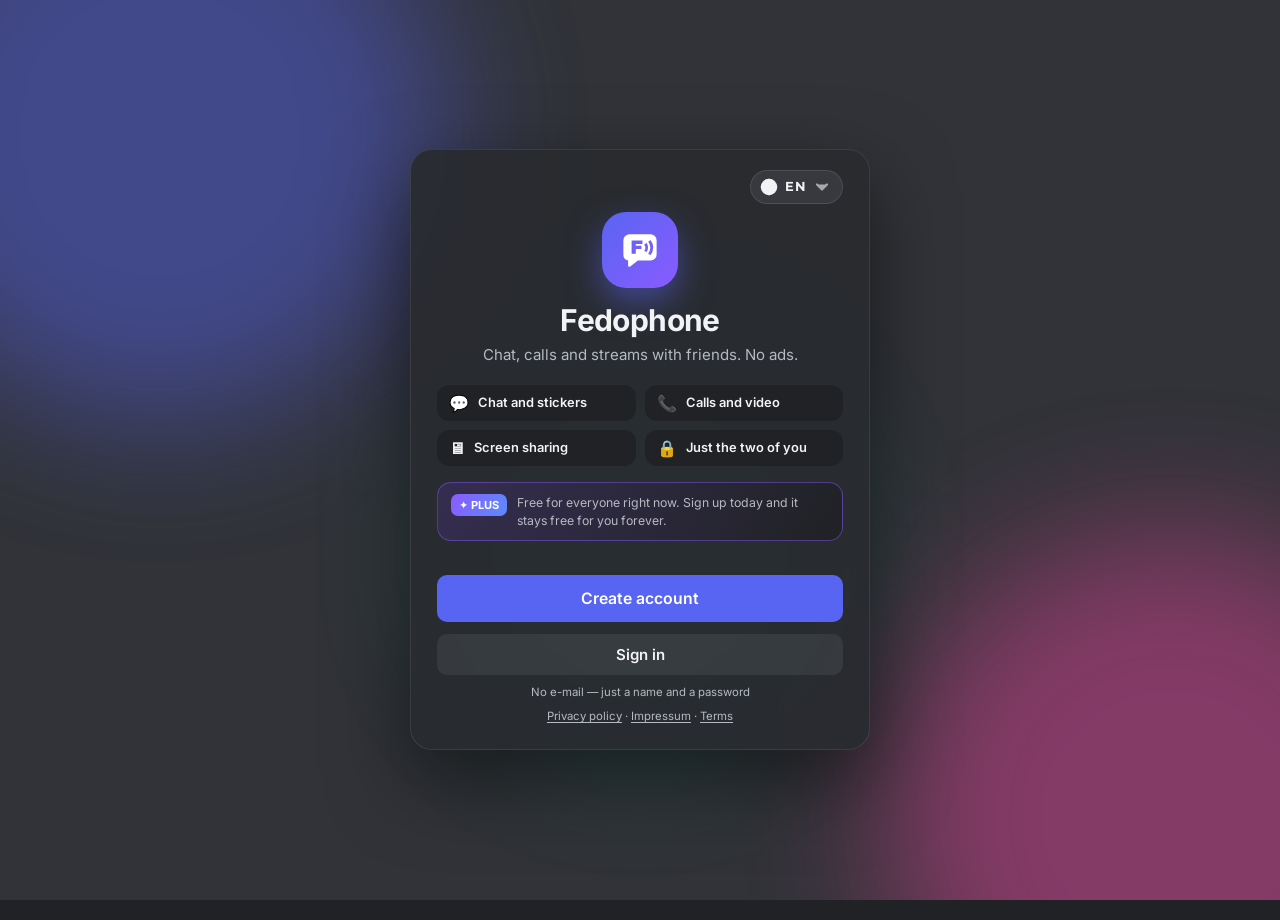
==== index.html @ b597aac8 "Fix welcome language overlap, music settings overflow, optimize artwork scan, add Quasar frame" ====
<!doctype html>
<html lang="ru">
<head>
<meta charset="utf-8">
<meta name="referrer" content="no-referrer">
<meta name="viewport" content="width=device-width,initial-scale=1,viewport-fit=cover"><meta name="apple-mobile-web-app-capable" content="yes"><meta name="mobile-web-app-capable" content="yes"><meta name="apple-mobile-web-app-status-bar-style" content="black-translucent">
<title>Fedophone (Федофон) — чат, звонки и показ экрана с друзьями</title>
<meta name="description" content="Fedophone (Федофон) — бесплатные звонки, видео, чат, стикеры и показ экрана с друзьями. Напрямую, без регистрации по почте, без рекламы и без VPN. Free calls, chat and screen sharing with friends.">
<meta name="keywords" content="Fedophone, федофон, видофон, чат с друзьями, показ экрана, демонстрация экрана, голосовой чат для игр, free voice chat">
<link rel="canonical" href="https://fedophone.pages.dev/">
<meta property="og:type" content="website"><meta property="og:site_name" content="Fedophone"><meta property="og:url" content="https://fedophone.pages.dev/">
<meta property="og:title" content="Fedophone (Федофон) — чат и звонки с друзьями"><meta property="og:description" content="Звонки, видео, чат, стикеры и показ экрана. Бесплатно и без рекламы.">
<meta property="og:image" content="https://fedophone.pages.dev/tg-post.png"><meta name="twitter:card" content="summary_large_image">
<script type="application/ld+json">{"@context":"https://schema.org","@type":"SoftwareApplication","name":"Fedophone","alternateName":["Федофон","Видофон"],"applicationCategory":"CommunicationApplication","operatingSystem":"Web, Windows","url":"https://fedophone.pages.dev/","offers":{"@type":"Offer","price":"0","priceCurrency":"EUR"}}</script>
<meta name="theme-color" content="#5865f2">
<link rel="manifest" href="manifest.webmanifest">
<link rel="apple-touch-icon" href="icon-192.png">
<link rel="icon" href="data:image/svg+xml,%3Csvg xmlns=%22http://www.w3.org/2000/svg%22 viewBox=%220 0 64 64%22%3E%3Cdefs%3E%3ClinearGradient id=%22bg%22 x1=%220%22 y1=%220%22 x2=%220%22 y2=%221%22%3E%3Cstop offset=%220%22 stop-color=%22%232b0a4a%22/%3E%3Cstop offset=%22.5%22 stop-color=%22%23b92a72%22/%3E%3Cstop offset=%22.78%22 stop-color=%22%23ff7b4f%22/%3E%3C/linearGradient%3E%3ClinearGradient id=%22su%22 x1=%220%22 y1=%220%22 x2=%220%22 y2=%221%22%3E%3Cstop offset=%220%22 stop-color=%22%23ffe680%22/%3E%3Cstop offset=%221%22 stop-color=%22%23ff5c8a%22/%3E%3C/linearGradient%3E%3CclipPath id=%22r%22%3E%3Crect width=%2264%22 height=%2264%22 rx=%2215%22/%3E%3C/clipPath%3E%3CclipPath id=%22hz%22%3E%3Crect width=%2264%22 height=%2249%22/%3E%3C/clipPath%3E%3C/defs%3E%3Cg clip-path=%22url(%23r)%22%3E%3Crect width=%2264%22 height=%2264%22 fill=%22url(%23bg)%22/%3E%3Cg clip-path=%22url(%23hz)%22%3E%3Ccircle cx=%2232%22 cy=%2245%22 r=%2216%22 fill=%22url(%23su)%22/%3E%3Cg fill=%22%23c43274%22%3E%3Crect x=%2214%22 y=%2244%22 width=%2240%22 height=%221.6%22/%3E%3Crect x=%2214%22 y=%2247%22 width=%2240%22 height=%222%22/%3E%3C/g%3E%3C/g%3E%3Crect y=%2249%22 width=%2264%22 height=%2215%22 fill=%22%2325093c%22/%3E%3Cg stroke=%22%23ff9a6a%22 stroke-linecap=%22round%22 stroke-width=%221.3%22 opacity=%22.8%22%3E%3Cpath d=%22M24 52.5h16M26.5 55.5h11M29 58.5h6%22/%3E%3C/g%3E%3Cpath d=%22M0 49h64%22 stroke=%22%23ff6ec7%22 stroke-width=%22.8%22/%3E%3Cpath d=%22M9 64C9 52 11 41 16 31%22 fill=%22none%22 stroke=%22%231a0626%22 stroke-width=%223.4%22 stroke-linecap=%22round%22/%3E%3Cg fill=%22%231a0626%22%3E%3Cpath d=%22M16 31C11 26 4 26 0 29C5 28 11 29 16 31Z%22/%3E%3Cpath d=%22M16 31C19 24 26 21 32 23C26 24 21 27 16 31Z%22/%3E%3Cpath d=%22M16 31C14 23 17 16 22 13C19 19 17 25 16 31Z%22/%3E%3Cpath d=%22M16 31C22 31 27 35 28 41C24 36 20 33 16 31Z%22/%3E%3Cpath d=%22M16 31C10 33 6 38 6 44C9 38 12 34 16 31Z%22/%3E%3C/g%3E%3Cg transform=%22translate(11.4 10.6) scale(1.72)%22%3E%3Cpath d=%22M6 3h12a3.5 3.5 0 0 1 3.5 3.5v8A3.5 3.5 0 0 1 18 18h-7.2l-4.4 3.4c-.5.4-1.2 0-1.2-.6V18A3.5 3.5 0 0 1 2.5 14.5v-8A3.5 3.5 0 0 1 6 3Zm1.2 3.6v7.6h2.4v-2.8h3.2V9.6H9.6V8.6h3.8v-2ZM15.63 7.9A4.2 4.2 0 0 1 15.63 13.3L14.4 12.27A2.6 2.6 0 0 0 14.4 8.93ZM17.94 6.23A6.8 6.8 0 0 1 17.94 14.97L16.71 13.94A5.2 5.2 0 0 0 16.71 7.26Z%22 fill-rule=%22evenodd%22 fill=%22%23fff%22 stroke=%22%232a0b45%22 stroke-width=%221.1%22 stroke-linejoin=%22round%22 paint-order=%22stroke%22/%3E%3C/g%3E%3C/g%3E%3C/svg%3E">
<style>html,body{margin:0;height:100%;background:#1e1f22;color:#f2f3f5;font-family:system-ui,-apple-system,"Segoe UI",Roboto,sans-serif}#boot{position:fixed;inset:0;z-index:99;display:flex;flex-direction:column;align-items:center;justify-content:center;gap:10px;text-align:center;padding:24px;background:#1e1f22}#boot b{font-size:28px;letter-spacing:-.02em}#boot span{color:#b5bac1;font-size:14px;max-width:420px;line-height:1.45}#boot i{width:34px;height:34px;border:4px solid #3a3d44;border-top-color:#5865f2;border-radius:50%;animation:bs 0.9s linear infinite}@keyframes bs{to{transform:rotate(360deg)}}</style>
<link rel="preload" href="fonts/inter-latin-567244.woff2" as="font" type="font/woff2" crossorigin>
<link rel="stylesheet" href="fonts.css">
<noscript><style>#boot i{display:none}</style></noscript>
</head>
<body>
<div id="boot"><i></i><b>Fedophone</b><span>Loading… If this stays longer than a minute, the site is opening slowly (try another network) or the browser is too old — open it in a fresh Chrome, Edge, Firefox or Yandex Browser.</span></div>
<style>:root{--bg:#313338; --accent:#5865f2; --text:#f2f3f5; --muted:#b5bac1; --radius:10px; --fs:15px;--font:'Inter',system-ui,sans-serif; --speak:#23a55a; --danger:#f23f43; --dim:.2;--bg2:color-mix(in srgb,var(--bg) 84%,#000); --bg3:color-mix(in srgb,var(--bg) 66%,#000);--bg4:color-mix(in srgb,var(--bg) 88%,#fff); --line:color-mix(in srgb,var(--text) 9%,transparent);--hover:color-mix(in srgb,var(--text) 7%,transparent); --glass:color-mix(in srgb,var(--bg3) 72%,transparent);--spring:cubic-bezier(.34,1.56,.64,1); --ease:cubic-bezier(.22,1,.36,1);}:root.light{--bg2:color-mix(in srgb,var(--bg) 95%,#000);--bg3:color-mix(in srgb,var(--bg) 89%,#000);--bg4:color-mix(in srgb,var(--bg) 93%,#000)}@supports not (color:color-mix(in srgb,red,blue)){:root{--bg2:#2b2d31;--bg3:#1e1f22;--bg4:#383a40;--line:rgba(255,255,255,.1);--hover:rgba(255,255,255,.08);--glass:rgba(30,31,34,.8)}:root.light{--bg2:#f2f3f5;--bg3:#e3e5e8;--bg4:#ebedef;--line:rgba(0,0,0,.1);--hover:rgba(0,0,0,.06)}}@supports not (aspect-ratio:1/1){.tile,.waiting{height:auto;max-height:100%}}#errbox{position:fixed;left:12px;right:12px;bottom:12px;z-index:100;background:#3a1114;color:#fff;border:1px solid #f23f43;border-radius:12px;padding:12px 14px;font:13px/1.4 system-ui,sans-serif;display:none;box-shadow:0 8px 30px rgba(0,0,0,.5)}#errbox b{display:block;margin-bottom:4px}#errbox code{display:block;word-break:break-word;opacity:.85;margin:6px 0;max-height:90px;overflow:auto}#errbox button{background:#f23f43;color:#fff;border:0;border-radius:8px;padding:7px 12px;margin-right:6px;cursor:pointer;font:inherit}*{box-sizing:border-box}html,body{margin:0;height:100%;background:var(--bg3);color:var(--text);font-family:var(--font);font-size:var(--fs);overflow:hidden;-webkit-font-smoothing:antialiased}body,.panel,.side,main,.chat,.rail,.card,.tile,.cb,.in,.snav,.sbody{transition:background-color .45s var(--ease),color .45s var(--ease),border-color .3s}body.noanim *,body.noanim *::before,body.noanim *::after{transition:none!important;animation:none!important}button,input,select,textarea{font:inherit;color:inherit}body{caret-color:transparent}input,textarea,[contenteditable]{caret-color:var(--accent)}svg{width:20px;height:20px;fill:currentColor;flex:none}::-webkit-scrollbar{width:8px;height:8px}::-webkit-scrollbar-corner{background:transparent}.msgs{overflow-x:hidden;overscroll-behavior:contain}.chat>header,#cform{flex:none}.msgs{min-height:0}.chat header .peer{min-width:0;flex:1 1 auto;display:flex;align-items:center;gap:10px}.chat header .peer .av{flex:none}.chat header .pw{min-width:0}.chat header .pw b,.chat header .pw small{display:block;white-space:nowrap;overflow:hidden;text-overflow:ellipsis}body.selmode #msgs .msg[data-id]{cursor:pointer;user-select:none}#msgs .msg.sel{background:color-mix(in srgb,var(--accent) 18%,transparent)!important;box-shadow:inset 3px 0 0 var(--accent)}#selbar{flex:none;display:flex;align-items:center;gap:6px;padding:8px 10px;background:var(--bg2);border-bottom:1px solid var(--line);flex-wrap:wrap}#selbar b{margin-right:auto;font-size:.9em}#selbar button{border:0;border-radius:8px;padding:6px 10px;font:inherit;font-size:.82em;font-weight:700;background:var(--bg3);color:var(--text,#fff);cursor:pointer}#selbar button.danger{color:#ff6b6b}#selbar button:hover{filter:brightness(1.15)}::-webkit-scrollbar-thumb{background:var(--bg3);border-radius:4px}::-webkit-scrollbar-track{background:transparent}.ripple{position:absolute;border-radius:50%;background:currentColor;opacity:.25;transform:scale(0);animation:ripple .6s var(--ease) forwards;pointer-events:none}@keyframes ripple{to{transform:scale(2.6);opacity:0}}@keyframes pop{from{opacity:0;translate:0 8px}}@keyframes slideL{from{opacity:0;translate:-24px 0}}@keyframes slideR{from{opacity:0;translate:24px 0}}@keyframes rise{from{opacity:0;translate:0 30px;scale:.97}}@keyframes tileIn{from{opacity:0;scale:.9;translate:0 18px}}@keyframes glow{0%,100%{box-shadow:0 0 0 3px var(--speak),0 0 22px color-mix(in srgb,var(--speak) 55%,transparent)}50%{box-shadow:0 0 0 3px var(--speak),0 0 40px color-mix(in srgb,var(--speak) 80%,transparent)}}@keyframes drift{0%{background-position:0% 50%}100%{background-position:100% 50%}}@keyframes blob{0%{transform:translate(0,0) scale(1)}33%{transform:translate(8vw,-6vh) scale(1.15)}66%{transform:translate(-6vw,8vh) scale(.9)}100%{transform:translate(0,0) scale(1)}}@keyframes livedot{0%,100%{box-shadow:0 0 0 0 color-mix(in srgb,var(--speak) 70%,transparent)}50%{box-shadow:0 0 0 6px transparent}}@keyframes float{0%,100%{transform:translateY(0)}50%{transform:translateY(-8px)}}@keyframes shine{from{background-position:-200% 0}to{background-position:200% 0}}#app{display:grid;grid-template-columns:72px 260px 1fr auto;height:100vh;gap:8px;padding:8px 8px 8px 0;transition:transform .45s var(--ease),opacity .45s var(--ease),filter .45s}body.set-open #app{transform:scale(.93);opacity:0;filter:blur(6px);pointer-events:none}body.entering .rail{animation:slideL .6s var(--ease) both}body.entering .side{animation:slideL .6s .08s var(--ease) both}body.entering main{animation:rise .7s .16s var(--ease) both}body.entering .chat{animation:slideR .6s .24s var(--ease) both}.rail{background:var(--bg3);display:flex;flex-direction:column;align-items:center;padding:4px 0;gap:8px}.srv{width:48px;height:48px;border-radius:50%;background:var(--bg2);display:grid;place-items:center;cursor:pointer;transition:border-radius .35s var(--spring),background .25s,transform .2s;position:relative;color:var(--text)}.srv:hover,.srv.on{border-radius:16px;background:var(--accent);color:#fff}.srv:active{transform:scale(.92)}.srv::before{content:"";position:absolute;left:-12px;width:4px;height:0;background:var(--text);border-radius:0 4px 4px 0;transition:height .3s var(--spring)}.srv:hover::before{height:20px}.srv.on::before{height:40px}.srv svg{width:26px;height:26px}.srv.news,#railhelp{font-size:22px}.srv.news:hover,#railhelp:hover{border-radius:16px;background:var(--accent)}.srv .nb{position:absolute;top:5px;right:5px;width:11px;height:11px;border-radius:50%;background:#f23f43;border:2px solid var(--bg3)}.rail hr{width:32px;border:0;border-top:2px solid var(--line);margin:0}.side,main,.chat{border-radius:14px;overflow:hidden}.side{background:var(--bg2);display:flex;flex-direction:column;min-width:0}.side header{height:52px;padding:0 12px 0 16px;display:flex;align-items:center;font-weight:700;border-bottom:1px solid var(--line);gap:8px}.side header span{flex:1;overflow:hidden;text-overflow:ellipsis;white-space:nowrap}.chan{padding:16px 8px;flex:1;overflow:auto}.cat{font-size:.72em;font-weight:700;text-transform:uppercase;color:var(--muted);padding:0 8px 8px;letter-spacing:.04em}.vc{display:flex;align-items:center;gap:8px;padding:8px 10px;border-radius:var(--radius);background:var(--hover);font-weight:600}.member{display:flex;align-items:center;gap:8px;padding:5px 8px 5px 26px;color:var(--muted);border-radius:var(--radius);animation:slideL .45s var(--spring) both;min-width:0}.member:hover{background:var(--hover);color:var(--text)}.member span{overflow:hidden;text-overflow:ellipsis;white-space:nowrap;flex:1;min-width:0}.member .av{width:26px;height:26px;font-size:.72em;transition:box-shadow .2s}.member.speak .av{box-shadow:0 0 0 2px var(--bg2),0 0 0 4px var(--speak)}.member.speak span{color:var(--text)}.member svg{width:16px;height:16px;color:var(--danger)}.user{background:var(--bg3);margin:8px;border-radius:12px;height:56px;display:flex;align-items:center;padding:0 6px 0 8px;gap:6px}.user .who{flex:1;min-width:0;line-height:1.25}.user .who b{display:block;font-size:.9em;overflow:hidden;text-overflow:ellipsis;white-space:nowrap}.user .who small{color:var(--muted);font-size:.75em}.ib{width:34px;height:34px;border:0;background:none;border-radius:var(--radius);display:grid;place-items:center;cursor:pointer;color:var(--muted);transition:background .2s,color .2s,transform .2s var(--spring);position:relative;overflow:hidden;flex:none}.ib:hover{background:var(--hover);color:var(--text)}.ib:active{transform:scale(.88)}.ib.off{color:var(--danger)}.ib.gear:hover svg{transform:rotate(90deg)}.ib svg,.cb svg{transition:transform .4s var(--spring)}.av{width:32px;height:32px;border-radius:50%;display:grid;place-items:center;font-weight:700;color:#fff;flex:none;position:relative;text-transform:uppercase}.av i{position:absolute;right:-2px;bottom:-2px;width:13px;height:13px;border-radius:50%;background:var(--speak);border:3px solid var(--bg3);animation:livedot 2.4s infinite;z-index:6}.av{isolation:isolate}.av i.idle{background:#f0b232;animation:none}.av i.dnd{background:#f23f43;animation:none}.av i.inv{background:#80848e;animation:none}.av i.dnd::after{content:'';position:absolute;left:18%;right:18%;top:50%;height:2px;margin-top:-1px;background:var(--bg3);border-radius:2px}main{display:flex;flex-direction:column;min-width:0;background:var(--bg);position:relative}main>header{height:52px;display:flex;align-items:center;gap:10px;padding:0 12px 0 16px;border-bottom:1px solid var(--line);font-weight:700;position:relative;z-index:2;background:var(--bg)}main>header .sp{flex:1}.pill{font-size:.72em;font-weight:700;padding:4px 10px;border-radius:99px;background:var(--hover);color:var(--muted);display:inline-flex;align-items:center;gap:6px;transition:.3s}.pill.ok{background:color-mix(in srgb,var(--speak) 18%,transparent);color:var(--speak)}.pill.ok::before{content:"";width:7px;height:7px;border-radius:50%;background:var(--speak);animation:livedot 1.8s infinite}.stage{flex:1;min-height:0;position:relative;background:var(--bg3);background-size:300% 300%;background-position:center;display:grid;grid-template-columns:repeat(auto-fit,minmax(min(300px,100%),1fr));grid-auto-rows:minmax(0,1fr);gap:14px;padding:16px 16px 92px;align-content:stretch;justify-items:center;align-items:center;overflow:hidden}.stage>*{min-width:0;min-height:0;max-width:100%}.stage.moving{animation:drift 18s ease-in-out infinite alternate}.stage.img{background-size:cover!important;animation:none}.stage::before{content:"";position:absolute;inset:0;background:rgba(0,0,0,var(--dim));pointer-events:none}.tile{position:relative;background:var(--bg2);border-radius:18px;aspect-ratio:16/9;overflow:hidden;display:grid;place-items:center;max-height:100%;max-width:100%;height:auto;margin:auto;width:100%;animation:tileIn .7s var(--spring) both;transition:box-shadow .25s,transform .3s var(--ease);box-shadow:0 10px 30px rgba(0,0,0,.25)}.tile:hover{transform:translateY(-3px)}.tile.scr,.tile.contain:not(.nocam){animation:none;transition:box-shadow .25s}.tile.scr:hover,.tile.contain:not(.nocam):hover{transform:none}.tile{container-type:inline-size}.tile::before{content:'';position:absolute;inset:0;border-radius:inherit;pointer-events:none;z-index:2;opacity:0;transition:opacity .3s}.tile.speak.ring::before{opacity:1;box-shadow:inset 0 0 0 3px var(--speak),inset 0 0 22px color-mix(in srgb,var(--speak) 50%,transparent);animation:glowop 1.4s ease-in-out infinite}@keyframes glowop{50%{opacity:.65}}.tile.scr.speak.ring::before,.tile.contain:not(.nocam).speak.ring::before{box-shadow:inset 0 0 0 2px var(--speak);animation:none}@keyframes glowin{0%,100%{box-shadow:inset 0 0 0 3px var(--speak),inset 0 0 18px color-mix(in srgb,var(--speak) 45%,transparent)}50%{box-shadow:inset 0 0 0 3px var(--speak),inset 0 0 32px color-mix(in srgb,var(--speak) 70%,transparent)}}.tile.scr:hover,.tile.inking:hover{transform:none}.tile canvas.ink{position:absolute;inset:0;width:100%;height:100%;z-index:1;pointer-events:none;touch-action:none}.tile.inking canvas.ink{pointer-events:auto;cursor:crosshair}.tile.inking.t-text canvas.ink{cursor:text}.tile.inking.t-eraser canvas.ink{cursor:cell}.tile .name,.tile .fs{z-index:3}#inkbar{position:absolute;top:12px;left:50%;transform:translateX(-50%);z-index:6;display:flex;flex-wrap:wrap;justify-content:center;align-items:center;gap:2px;padding:4px;max-width:calc(100% - 20px);width:max-content;border-radius:14px;background:color-mix(in srgb,var(--bg2) 80%,transparent);backdrop-filter:blur(18px) saturate(1.4);box-shadow:0 12px 34px rgba(0,0,0,.38),inset 0 0 0 1px rgba(255,255,255,.08);animation:inkIn .5s var(--spring) both}#inkbar[hidden]{display:none!important}.apkup{position:fixed;left:12px;right:12px;top:44px;z-index:90;padding:14px 16px;border-radius:16px;background:linear-gradient(135deg,#5865f2,#a78bfa);color:#fff;font-weight:700;font-size:14px;line-height:1.35;text-decoration:none;box-shadow:0 14px 40px rgba(0,0,0,.45);animation:setIn .4s var(--ease) both}#inkbar .isz i{display:block;border-radius:50%;background:currentColor}#inkbar .isz.on{background:rgba(255,255,255,.14);color:#fff;box-shadow:none}#inkbar .icol{flex:none;position:relative;width:18px;height:18px;margin:0 3px;border-radius:50%;cursor:pointer;background:conic-gradient(#ff3d7f,#ffd23f,#3ddc84,#38bdf8,#a78bfa,#ff3d7f);box-shadow:0 0 0 2px rgba(255,255,255,.18)}#inkbar .icol.on{background:var(--c);box-shadow:0 0 0 2px #fff,0 0 12px var(--c)}#inkbar .icol input{position:absolute;inset:0;opacity:0;width:100%;height:100%;cursor:pointer;border:0;padding:0}#inkbar .ineon.on{background:linear-gradient(135deg,#ff3d7f,#a78bfa);box-shadow:0 0 14px rgba(255,61,127,.6)}body.sharing .stage{animation:none!important}body.sharing .tile{animation:none}body.watching .stage{position:relative}body.watching #twatch{position:absolute!important;left:10px;right:10px;top:10px;bottom:96px;z-index:2;aspect-ratio:auto;max-height:none;max-width:none;width:auto;height:auto;margin:0}body.watching #tme,body.watching #tthem{position:absolute;top:16px;z-index:4;width:clamp(104px,17vw,172px);aspect-ratio:16/9;height:auto;max-height:none;min-height:0;margin:0;box-shadow:0 8px 24px rgba(0,0,0,.55)}body.watching #tthem{right:16px}body.watching #tme{right:clamp(126px,18.5vw,194px)}body.watching #twatch .wbar{z-index:5}@media(max-width:700px){body.watching #twatch{bottom:150px}body.watching #tme,body.watching #tthem{width:92px;top:auto;bottom:88px}body.watching #tthem{right:12px}body.watching #tme{right:112px}}@container (max-width:560px){#inkbar button{width:26px;height:26px;border-radius:8px}#inkbar svg{width:14px;height:14px}#inkbar .sep{display:none}#inkbar .isw{width:15px;height:15px;margin:0 2px}#inkbar{top:6px;gap:1px;padding:3px}}#srcpick{position:fixed;inset:0;z-index:60;display:grid;place-items:center;background:rgba(8,6,16,.62);backdrop-filter:blur(8px);animation:fadeIn .2s both}#srcpick[hidden]{display:none}@keyframes fadeIn{from{opacity:0}}#srcpick .box{width:min(880px,calc(100vw - 32px));max-height:calc(100vh - 48px);display:flex;flex-direction:column;background:var(--bg2);border-radius:20px;box-shadow:0 30px 80px rgba(0,0,0,.55),inset 0 0 0 1px rgba(255,255,255,.07);animation:inkIn0 .35s var(--spring) both;overflow:hidden}#srcpick header{display:flex;align-items:center;gap:12px;padding:18px 20px 10px}#srcpick h3{margin:0;font-size:1.15em;flex:1}#srcpick .tabs{display:flex;gap:4px;padding:3px;border-radius:11px;background:var(--bg3)}#srcpick .tabs button{border:0;background:none;color:var(--muted);font:inherit;font-weight:700;font-size:.85em;padding:6px 14px;border-radius:8px;cursor:pointer}#srcpick .tabs button.on{background:var(--accent);color:#fff}#srcpick .grid{display:grid;grid-template-columns:repeat(auto-fill,minmax(190px,1fr));gap:12px;padding:10px 20px 20px;overflow:auto}#srcpick .it{border:2px solid transparent;border-radius:14px;background:var(--bg3);padding:8px;cursor:pointer;display:grid;gap:7px;text-align:left;color:var(--text);font:inherit;transition:transform .2s var(--spring),border-color .15s}#srcpick .it:hover{transform:translateY(-3px);border-color:var(--accent)}#srcpick .it div.t{width:100%;aspect-ratio:16/9;border-radius:9px;background:linear-gradient(90deg,#15141c,#26242f,#15141c);background-size:200% 100%;animation:shim 1.1s linear infinite}@keyframes shim{to{background-position:-200% 0}}#srcpick .it img.t{width:100%;aspect-ratio:16/9;object-fit:contain;border-radius:9px;background:#000}#srcpick .it span{display:flex;align-items:center;gap:7px;font-size:.82em;font-weight:600;overflow:hidden;white-space:nowrap;text-overflow:ellipsis}#srcpick .it span img{width:16px;height:16px;flex:none}#srcpick .x{border:0;background:var(--bg3);color:var(--muted);width:34px;height:34px;border-radius:50%;cursor:pointer;font-size:1.1em}#inkshow{position:absolute;top:10px;left:50%;transform:translateX(-50%);z-index:6;border:0;border-radius:20px;padding:4px 10px;font:inherit;font-size:.75em;font-weight:700;color:#fff;background:rgba(0,0,0,.45);backdrop-filter:blur(8px);cursor:pointer;opacity:0;transition:opacity .2s}.tile:hover #inkshow{opacity:1}#inkshow[hidden]{display:none}#inkbar.min>*:not([data-a=fold]){display:none}#inkbar.min{padding:4px 10px 4px 4px;gap:6px;cursor:pointer}#inkbar.min::after{content:attr(data-l);font-size:12px;font-weight:700;color:var(--text)}#inkbar [data-a=fold] svg{transition:transform .3s var(--spring)}#inkbar:not(.min) [data-a=fold] svg{transform:rotate(180deg)}@keyframes inkIn{from{opacity:0;translate:0 -16px;scale:.9}}#inkbar button{flex:none;width:30px;height:30px;border-radius:10px;border:0;background:transparent;color:var(--muted);display:grid;place-items:center;cursor:pointer;padding:0;transition:background .2s,color .2s,transform .25s var(--spring),box-shadow .25s}#inkbar button:hover{background:rgba(255,255,255,.08);color:var(--text);transform:translateY(-2px)}#inkbar button.on{background:var(--accent);color:#fff;box-shadow:0 4px 16px color-mix(in srgb,var(--accent) 60%,transparent)}#inkbar svg{width:16px;height:16px;fill:none;stroke:currentColor;stroke-width:2;stroke-linecap:round;stroke-linejoin:round}#inkbar .sep{flex:none;width:1px;height:18px;background:rgba(255,255,255,.12);margin:0 4px}#inkbar .isw{width:18px;height:18px;margin:0 3px;border-radius:50%;background:var(--c)!important;box-shadow:inset 0 0 0 2px rgba(255,255,255,.3),inset 0 -4px 6px rgba(0,0,0,.18)}#inkbar .isw.on{box-shadow:0 0 0 2px var(--bg2),0 0 0 4px var(--c),0 0 16px var(--c);transform:scale(1.1)}#inkbar .inkpop{position:absolute;top:calc(100% + 7px);left:50%;transform:translateX(-50%);display:flex;gap:3px;padding:5px;border-radius:13px;background:color-mix(in srgb,var(--bg2) 94%,transparent);backdrop-filter:blur(18px) saturate(1.4);box-shadow:0 14px 34px rgba(0,0,0,.45),inset 0 0 0 1px rgba(255,255,255,.08);z-index:8;animation:inkIn .32s var(--spring) both}#inkbar .inkpop[hidden]{display:none}#inkbar.min .inkpop{display:none}#inkbar .inkpop.thick button{width:48px;height:30px}#inkbar .inkpop.thick svg{width:40px;height:17px}#inkbar .inkpop.thick .isz.on{background:var(--accent);color:#fff}.inktxt{position:absolute;z-index:5;min-width:140px;background:rgba(10,8,20,.6);border:2px solid var(--c);border-radius:10px;color:#fff;font:900 18px 'Arial Black',Arial,sans-serif;padding:4px 9px;outline:0;box-shadow:0 0 20px color-mix(in srgb,var(--c) 60%,transparent);transform:translateY(-50%)}.tile video{width:100%;height:100%;object-fit:cover;position:absolute;inset:0;transition:opacity .4s}.tile.contain video{object-fit:contain;background:#000}.tile.mirror video{transform:scaleX(-1)}.tile.nocam video{opacity:0}.tile .big{width:96px;height:96px;font-size:2.4em;transition:transform .3s var(--spring),box-shadow .3s;box-shadow:0 8px 24px rgba(0,0,0,.3)}.tile.speak .big{transform:scale(1.08)}.tile:not(.nocam) .big{opacity:0;transform:scale(.6)}.tile .name{position:absolute;left:12px;bottom:12px;background:rgba(0,0,0,.5);color:#fff;padding:5px 12px;border-radius:8px;font-size:.85em;font-weight:600;display:flex;align-items:center;gap:6px;backdrop-filter:blur(10px);max-width:calc(100% - 24px)}.tile .name span{overflow:hidden;text-overflow:ellipsis;white-space:nowrap}.tile .name svg{width:15px;height:15px;color:#f23f43}.tile .fs{position:absolute;right:10px;top:10px;opacity:0;background:rgba(0,0,0,.5);color:#fff;backdrop-filter:blur(8px);transition:opacity .2s,transform .2s}.tile:hover .fs{opacity:1}.waiting{aspect-ratio:16/9;width:100%;max-height:calc(100vh - 250px);margin:auto;border:2px dashed rgba(255,255,255,.25);border-radius:18px;display:grid;place-items:center;text-align:center;color:#ddd;background:rgba(0,0,0,.22);backdrop-filter:blur(6px);padding:16px;animation:tileIn .7s .1s var(--spring) both;position:relative}.waiting b{display:block;color:#fff;font-size:1.25em;margin-bottom:6px}.waiting .ic{width:64px;height:64px;border-radius:50%;margin:0 auto 14px;display:grid;place-items:center;background:color-mix(in srgb,var(--accent) 35%,transparent);animation:float 3s ease-in-out infinite;color:#fff}.waiting .ic svg{width:30px;height:30px}.dots::after{content:"";animation:dots 1.4s infinite}@keyframes dots{0%{content:""}33%{content:"."}66%{content:".."}100%{content:"..."}}.bar{position:absolute;left:50%;bottom:18px;transform:translateX(-50%);display:flex;gap:6px;padding:8px 10px;background:var(--glass);backdrop-filter:blur(18px) saturate(1.4);border-radius:22px;box-shadow:0 12px 40px rgba(0,0,0,.35);border:1px solid var(--line);z-index:3;animation:rise .7s .35s var(--spring) both}.bar .div{width:1px;background:var(--line);margin:6px 2px}.cb{width:50px;height:50px;border-radius:16px;border:0;background:var(--bg4);color:var(--text);display:grid;place-items:center;cursor:pointer;transition:transform .25s var(--spring),background .25s,color .25s,border-radius .3s var(--spring);position:relative;overflow:visible}.cb .rip{position:absolute;inset:0;border-radius:inherit;overflow:hidden;pointer-events:none}.cb svg{width:22px;height:22px}.cb:hover{transform:translateY(-3px) scale(1.05)}.cb:active{transform:scale(.9)}.cb.off{background:color-mix(in srgb,var(--danger) 22%,var(--bg4));color:var(--danger)}.cb.on{background:var(--accent);color:#fff}#brec.rec{background:#f23f43;color:#fff;animation:recp 1.4s infinite}#recbadge{cursor:pointer;position:absolute;top:12px;right:14px;z-index:7;display:flex;align-items:center;gap:7px;padding:5px 11px;border-radius:20px;background:rgba(242,63,67,.92);color:#fff;font-size:.78em;font-weight:800;box-shadow:0 6px 18px rgba(242,63,67,.4)}#recbadge[hidden]{display:none}#toasts .tact{margin-left:10px;border:0;border-radius:8px;padding:4px 10px;font:inherit;font-weight:800;background:var(--accent);color:#fff;cursor:pointer;pointer-events:auto}#bclip.armed{color:#3ddc84;box-shadow:inset 0 0 0 2px rgba(61,220,132,.5)}#bclip.flash{animation:clipf .6s}@keyframes clipf{40%{background:#3ddc84;color:#06210f;transform:scale(1.12)}}#dlandroid[hidden]{display:none}#gamesbtn{font-size:1.15em}#gmenu{position:fixed;z-index:56;display:flex;flex-direction:column;gap:4px;padding:6px;border-radius:14px;background:var(--bg2);box-shadow:0 18px 50px rgba(0,0,0,.5),inset 0 0 0 1px rgba(255,255,255,.06);animation:inkIn0 .25s var(--spring) both}#gmenu[hidden],#gwin[hidden]{display:none}#gmenu button{display:flex;align-items:center;gap:10px;border:0;background:none;color:var(--text);font:inherit;font-weight:700;padding:9px 12px;border-radius:10px;cursor:pointer;text-align:left}#gmenu button:hover{background:rgba(255,255,255,.07)}#gmenu b{width:58px;font-size:1.05em}#gwin{position:fixed;left:50%;top:50%;transform:translate(-50%,-50%);z-index:57;width:min(340px,calc(100vw - 32px));padding:16px;border-radius:22px;background:linear-gradient(160deg,color-mix(in srgb,var(--accent) 16%,var(--bg2)),var(--bg2) 60%),#16151d;box-shadow:0 30px 80px rgba(0,0,0,.6),inset 0 0 0 1px rgba(255,255,255,.07);animation:inkIn0 .35s var(--spring) both}.gwh{display:flex;align-items:center;gap:8px;margin-bottom:12px}.gwh b{flex:1}.gwh span{font-weight:800;color:var(--accent);font-variant-numeric:tabular-nums}.gwh button{border:0;background:rgba(255,255,255,.07);color:var(--text);border-radius:9px;width:30px;height:28px;cursor:pointer}.gwf{display:flex;align-items:center;gap:8px;margin-top:12px}.gwf small{flex:1;color:var(--muted);font-weight:700}.gwf button{border:0;border-radius:10px;padding:8px 14px;font:inherit;font-weight:800;background:var(--accent);color:#fff;cursor:pointer}.c4{display:grid;grid-template-columns:repeat(7,1fr);gap:5px;padding:8px;border-radius:16px;background:linear-gradient(180deg,#2a46c9,#1c2f8f);box-shadow:inset 0 2px 0 rgba(255,255,255,.15)}.c4 i{aspect-ratio:1;border-radius:50%;background:#0d1230;box-shadow:inset 0 3px 6px rgba(0,0,0,.6)}.c4.my i{cursor:pointer}.c4 i.r{background:radial-gradient(circle at 35% 30%,#ff9a9a,#f23f43 60%,#a3161a)}.c4 i.y{background:radial-gradient(circle at 35% 30%,#fff3a0,#ffc93a 60%,#b98a00)}.c4 i.nw{animation:c4d .35s cubic-bezier(.3,1.4,.6,1)}.c4 i.w{box-shadow:0 0 0 3px #fff,0 0 14px #fff}@keyframes c4d{from{transform:translateY(-140%)}}#gtop{border-top:1px solid rgba(255,255,255,.06);margin-top:4px;padding:6px 8px 2px;display:grid;gap:2px;font-size:.78em;color:var(--muted)}#gtop:empty{display:none}#gtop span{display:flex;justify-content:space-between;gap:12px}#gtop b{color:var(--text);font-variant-numeric:tabular-nums}.ttt{display:grid;grid-template-columns:repeat(3,1fr);gap:8px}.ttt button{aspect-ratio:1;border:0;border-radius:14px;background:rgba(255,255,255,.06);font-size:2.4em;font-weight:900;cursor:pointer;color:#fff;transition:transform .12s,background .15s}.ttt button:hover:not(:disabled){background:rgba(255,255,255,.12);transform:scale(1.04)}.ttt button.x{color:#ff6b9a}.ttt button.o{color:#5ec8ff}.ttt button.w{background:color-mix(in srgb,#3ddc84 35%,transparent);animation:ephs .8s 2}.ttt button:disabled{cursor:default}.rps{display:flex;gap:8px;justify-content:center}.rps button{flex:1;font-size:2.3em;padding:12px 0;border:0;border-radius:16px;background:rgba(255,255,255,.06);cursor:pointer;transition:transform .12s}.rps button:hover:not(:disabled){transform:translateY(-3px) scale(1.06)}.rps button.on{background:color-mix(in srgb,var(--accent) 45%,transparent)}.rpsr{display:flex;justify-content:space-around;align-items:center;font-size:2.6em;margin-top:12px;min-height:1.4em}.rpsr small{font-size:.35em;color:var(--muted);display:block;text-align:center}.rxb{height:170px;border-radius:18px;display:grid;place-items:center;text-align:center;font-weight:900;font-size:1.3em;cursor:pointer;user-select:none;background:#3a1d2a;transition:background .1s}.rxb.go{background:#1f8f4e}.rxb.wait{background:#5a4a12}#rcwrap{position:absolute;left:12px;top:12px;z-index:6;display:flex;gap:6px}#rcgame,#rcbtn,#pipbtn{border:0;border-radius:10px;padding:6px 11px;font:inherit;font-size:.8em;font-weight:800;background:rgba(10,8,20,.72);color:#fff;backdrop-filter:blur(8px);cursor:pointer;opacity:.85;transition:opacity .2s}#tthem:hover #pipbtn,#pipbtn.on{opacity:1}#pipbtn.on{background:#5865f2}#pipbtn[hidden]{display:none}#tthem:hover #rcbtn,#rcbtn.on,#tthem:hover #rcgame,#rcgame.on{opacity:1}#rcbtn.on{background:#f0b232;color:#1a1300}#rcgame.on{background:#3ddc84;color:#06210f}#rcbtn[hidden],#rcgame[hidden]{display:none}#tthem.rcg video{cursor:none}#tthem.rc video{cursor:crosshair}#tthem.rc{touch-action:none;-webkit-user-select:none;user-select:none}#fsbar{display:none}#tthem:fullscreen{background:#000}#tthem:fullscreen video{height:calc(100% - 64px)!important;top:0;bottom:auto}#tthem:fullscreen #fsbar{position:absolute;left:50%;bottom:10px;transform:translateX(-50%);z-index:9;display:flex;align-items:center;gap:4px;padding:5px;border-radius:16px;background:rgba(22,20,32,.82);backdrop-filter:blur(14px);box-shadow:0 10px 30px rgba(0,0,0,.5),inset 0 0 0 1px rgba(255,255,255,.08);transition:opacity .3s,transform .3s}#fsbar button{border:0;height:38px;min-width:38px;padding:0 10px;border-radius:11px;background:transparent;color:#dcd9ea;font:inherit;font-size:.86em;font-weight:700;display:inline-flex;align-items:center;gap:6px;cursor:pointer;transition:background .2s,color .2s}#fsbar button:hover{background:rgba(255,255,255,.1);color:#fff}#fsbar button.on{background:var(--accent);color:#fff}#fsbar button.off{background:color-mix(in srgb,var(--danger) 30%,transparent);color:#ff9a9c}#fsbar svg{width:18px;height:18px}#fsbar i{width:1px;height:20px;background:rgba(255,255,255,.12);margin:0 3px}#fsbar [hidden]{display:none}#tthem:fullscreen.idle #fsbar{opacity:0;transform:translate(-50%,8px)}#tthem:fullscreen.idle{cursor:none}#tthem:fullscreen .fs,#tthem:fullscreen #inkshow{display:none}#tthem:fullscreen #inkbar{top:auto;bottom:62px}#tthem:fullscreen .name{bottom:74px}#camov{position:absolute;right:14px;bottom:14px;z-index:8;background:rgba(20,18,28,.86);backdrop-filter:blur(10px);border-radius:14px;box-shadow:0 10px 30px rgba(0,0,0,.5),inset 0 0 0 1px rgba(255,255,255,.08);overflow:hidden;user-select:none;touch-action:none}#camov[hidden]{display:none}#camov .cvbar{display:flex;align-items:center;gap:8px;padding:5px 6px 5px 10px;cursor:grab;font-size:12px;font-weight:700;color:#e7e7ee}#camov.drag .cvbar{cursor:grabbing}#camov .cvttl{flex:1;white-space:nowrap}#camov .cvmin{width:22px;height:22px;border:0;border-radius:7px;background:rgba(255,255,255,.12);color:#fff;font-size:17px;line-height:1;cursor:pointer;flex:none}#camov .cvmin:hover{background:rgba(255,255,255,.22)}#camov .cvrow{display:flex;gap:4px;padding:0 6px 6px}#camov .cvcell{position:relative;width:148px;max-width:34vw;aspect-ratio:4/3;border-radius:10px;overflow:hidden;background:#000}#camov .cvcell[hidden]{display:none}#camov .cvcell video{width:100%;height:100%;object-fit:cover;display:block}#camov .cvcell.mir video{transform:scaleX(-1)}#camov .cvnm{position:absolute;left:5px;bottom:4px;font-size:10px;font-weight:700;color:#fff;background:rgba(0,0,0,.5);padding:1px 6px;border-radius:6px;max-width:85%;overflow:hidden;text-overflow:ellipsis;white-space:nowrap}#camov.min .cvrow{display:none}#camov.min .cvmin{display:none}#camov.min .cvbar{cursor:pointer}.bar{width:max-content}.morew{position:relative;display:inline-flex}#more{position:absolute;bottom:calc(100% + 12px);left:50%;transform:translateX(-50%) scale(.96);opacity:0;pointer-events:none;display:flex;flex-direction:column;gap:2px;padding:6px;min-width:220px;border-radius:16px;background:color-mix(in srgb,var(--bg2) 92%,transparent);backdrop-filter:blur(18px);box-shadow:0 18px 40px rgba(0,0,0,.45),inset 0 0 0 1px rgba(255,255,255,.08);transition:opacity .18s,transform .25s var(--spring);z-index:30}#more.open{opacity:1;pointer-events:auto;transform:translateX(-50%) scale(1)}#more .cb{width:100%;height:42px;border-radius:11px;justify-content:flex-start;gap:12px;padding:0 12px;display:flex;align-items:center}#more .cb::after{content:attr(data-tip);position:static;transform:none;opacity:1;background:none;box-shadow:none;padding:0;font-size:.9em;font-weight:700;color:var(--text);white-space:nowrap;pointer-events:none}#more .cb::before{display:none}#more .cb svg{flex:none}#qpanel{position:fixed;top:58px;left:50%;transform:translateX(-50%);z-index:40;min-width:270px;max-width:340px;padding:12px 14px;border-radius:14px;background:var(--bg2);box-shadow:0 16px 40px rgba(0,0,0,.5),inset 0 0 0 1px rgba(255,255,255,.08);font-size:.86em}#qpanel[hidden]{display:none}#qpanel>b{display:block;margin-bottom:6px}#qpanel .qr{display:flex;justify-content:space-between;gap:12px;padding:3px 0}#qpanel .qr span{color:var(--muted)}#qpanel .qr.warn b{color:#f0b232}#qpanel .qr.bad b{color:#ff7a7d}#qpanel small{display:block;margin-top:8px;color:var(--muted);line-height:1.35}body.sharing *,body.sharing *::before,body.sharing *::after{-webkit-backdrop-filter:none!important;backdrop-filter:none!important}body.sharing .bar{background:rgba(22,20,32,.94)}body.pttmode.callmode #bmic::after{content:'PTT';position:absolute;top:-6px;right:-6px;font-size:9px;font-weight:900;padding:2px 4px;border-radius:6px;background:#f0b232;color:#1a1300}body.pttmode #bmic{position:relative}body.pttmode.ptton #bmic{box-shadow:0 0 0 3px #3ddc84}#pintop{display:flex;align-items:center;gap:10px;padding:8px 14px;margin:0 10px 4px;border-radius:12px;background:color-mix(in srgb,var(--accent) 12%,var(--bg2));box-shadow:inset 3px 0 0 var(--accent);cursor:pointer;animation:pop .35s both}#pintop[hidden]{display:none}#pintop i{font-style:normal}#pintop div{min-width:0;flex:1}#pintop b{display:block;font-size:.76em;color:var(--accent)}#pintop span{display:block;font-size:.85em;white-space:nowrap;overflow:hidden;text-overflow:ellipsis}#csearch{display:flex;align-items:center;gap:8px;margin:0 10px 6px;padding:6px 8px 6px 12px;border-radius:12px;background:var(--bg2);box-shadow:inset 0 0 0 1px var(--line)}#csearch[hidden]{display:none}#csearch input{flex:1;min-width:0;border:0;background:none;color:var(--text);font:inherit;outline:none}#csearch small{color:var(--muted);white-space:nowrap}#csearch button{border:0;background:none;color:var(--muted);cursor:pointer;font-size:1em}.msgs .csno{display:none!important}#streak{display:inline-flex;align-items:center;gap:2px;margin-left:6px;font-size:.82em;font-weight:900;cursor:default;vertical-align:middle}#streak .wk{width:16px;height:16px}#streak .fl{fill:#ff8a1f}#streak .core{fill:#ffe14d}#streak.lit{color:#ffb347;text-shadow:0 0 10px rgba(255,140,0,.55)}#streak.lit .wk{animation:wkfl 1.1s ease-in-out infinite;transform-origin:50% 90%;filter:drop-shadow(0 0 4px #ff8a1f)}#streak.fade{color:var(--muted)}#streak.fade .fl{fill:#7a6a5a}#streak.fade .core{fill:#b9a58a}#streak.fade .wk{animation:wkfade 2.4s ease-in-out infinite}@keyframes wkfl{0%,100%{transform:scale(1) rotate(-2deg)}50%{transform:scale(1.08,1.14) rotate(3deg)}}@keyframes wkfade{0%,100%{opacity:.85}50%{opacity:.35}}#wickfx{position:fixed;inset:0;z-index:300;display:grid;place-items:center;background:radial-gradient(circle at 50% 45%,rgba(255,138,31,.28),rgba(8,6,14,.9) 60%);animation:wkin .35s ease both}#wickfx.bye{animation:wkout .4s ease both}@keyframes wkin{from{opacity:0}}@keyframes wkout{to{opacity:0}}#wickfx .wkc{position:relative;text-align:center;color:#fff;padding:20px}#wickfx .wkflame{position:relative;width:150px;height:150px;margin:0 auto;animation:wkign 1s cubic-bezier(.2,1.6,.4,1) .25s both}#wickfx .wkflame .wk{width:100%;height:100%;animation:wkfl 1s ease-in-out infinite 1.2s;transform-origin:50% 92%;filter:drop-shadow(0 0 30px #ff8a1f) drop-shadow(0 0 60px #ff5a00)}#wickfx .fl{fill:url(#wkg)}#wickfx .fl{fill:#ff8a1f}#wickfx .core{fill:#fff3a6}#wickfx .wkstick{width:10px;height:56px;margin:-20px auto 0;border-radius:5px;background:linear-gradient(#2b1a10,#6b4a2a);box-shadow:0 0 0 3px rgba(255,255,255,.04)}@keyframes wkign{0%{transform:scale(0) translateY(40px);opacity:0}60%{opacity:1}100%{transform:none}}#wickfx .wkn{font-size:96px;font-weight:900;line-height:1;margin-top:10px;background:linear-gradient(#fff3a6,#ff8a1f);-webkit-background-clip:text;color:transparent;animation:wkpop .6s cubic-bezier(.2,1.6,.4,1) .7s both}@keyframes wkpop{from{transform:scale(.3);opacity:0}}#wickfx h2{font-size:30px;margin:6px 0 4px;animation:wkpop .5s ease .9s both}#wickfx p{color:#e9d9c9;margin:0 0 18px;animation:wkpop .5s ease 1s both}#wickfx button{border:0;border-radius:14px;padding:12px 28px;font:inherit;font-weight:900;font-size:16px;background:linear-gradient(135deg,#ffb347,#ff6a1f);color:#2a1100;cursor:pointer;animation:wkpop .5s ease 1.1s both}#wickfx .wks{position:absolute;left:50%;top:75px;width:0;height:0}#wickfx .wks i{position:absolute;width:6px;height:6px;border-radius:50%;background:#ffd23a;box-shadow:0 0 10px #ff8a1f;opacity:0;animation:wkspark 1.2s ease-out calc(.55s + var(--d)) forwards}@keyframes wkspark{0%{opacity:1;transform:rotate(var(--a)) translateX(0)}100%{opacity:0;transform:rotate(var(--a)) translateX(var(--r))}}#wickfx.jub{background:radial-gradient(circle at 50% 45%,rgba(255,210,58,.35),rgba(8,6,14,.9) 62%)}#wickfx.jub .wkn{background:linear-gradient(#fff,#ffd23a);-webkit-background-clip:text}#wickfx.jub .wks i{background:#fff3a6}#wickfx.legend{background:radial-gradient(circle at 50% 45%,rgba(180,107,255,.4),rgba(8,6,14,.92) 62%)}#wickfx.legend .fl{fill:#b46bff}#wickfx.legend .core{fill:#f2e6ff}#wickfx.legend .wkflame .wk{filter:drop-shadow(0 0 30px #b46bff) drop-shadow(0 0 70px #7a3dff)}#wickfx.legend .wkn{background:linear-gradient(#fff,#b46bff);-webkit-background-clip:text}#wickfx.legend .wks i{background:#d9b8ff;box-shadow:0 0 10px #b46bff}#wickfx.mega{background:conic-gradient(from 0deg at 50% 45%,rgba(255,94,94,.35),rgba(255,210,58,.35),rgba(61,220,132,.35),rgba(63,182,255,.35),rgba(180,107,255,.35),rgba(255,94,94,.35)),rgba(8,6,14,.92)}#wickfx.mega .wkflame .wk{animation:wkfl 1s ease-in-out infinite 1.2s,wkhue 3s linear infinite}@keyframes wkhue{to{filter:hue-rotate(360deg) drop-shadow(0 0 40px #fff)}}#wickfx.mega .wkn{background:linear-gradient(90deg,#ff5e5e,#ffd23a,#3ddc84,#3fb6ff,#b46bff);-webkit-background-clip:text}#conn.ok::before{content:"🔒";font-size:.85em;margin-right:4px;filter:saturate(0) brightness(1.6)}#conn.ok[data-l]::after{content:"";display:inline-block;width:17px;height:12px;margin-left:7px;vertical-align:-1px;--d:rgba(255,255,255,.2);--b1:var(--d);--b2:var(--d);--b3:var(--d);--b4:var(--d);background:linear-gradient(var(--b1),var(--b1)) 0 100%/3px 30% no-repeat,linear-gradient(var(--b2),var(--b2)) 4.6px 100%/3px 55% no-repeat,linear-gradient(var(--b3),var(--b3)) 9.3px 100%/3px 78% no-repeat,linear-gradient(var(--b4),var(--b4)) 14px 100%/3px 100% no-repeat}#conn[data-l="1"]::after{--b1:#f0b232}#conn[data-l="2"]::after{--b1:#f0b232;--b2:#f0b232}#conn[data-l="3"]::after{--b1:#3ddc84;--b2:#3ddc84;--b3:#3ddc84}#conn[data-l="4"]::after{--b1:#3ddc84;--b2:#3ddc84;--b3:#3ddc84;--b4:#3ddc84}#conn.ok[data-l='2']::after{color:#f0b232}#conn.ok[data-l='1']::after{color:#ff7a7d}#onl{display:flex;align-items:center;gap:7px;margin-top:6px;font-size:.82em;font-weight:700;color:var(--text)}#onl i{width:8px;height:8px;border-radius:50%;background:#3ddc84;box-shadow:0 0 0 3px rgba(61,220,132,.22);animation:ephs 2s infinite}#onl:empty{display:none}.nim{display:flex;flex-wrap:wrap;gap:6px;justify-content:center;padding:10px 4px}.nim i{width:8px;height:46px;border-radius:4px;background:linear-gradient(#ff5a3c 0 8px,#e8c18a 8px);box-shadow:0 2px 6px rgba(0,0,0,.35);transition:transform .35s var(--spring),opacity .35s}.nim i.gone{opacity:.12;transform:translateY(10px) rotate(25deg)}.nimb{display:flex;gap:8px;justify-content:center;margin-top:6px}.nimb button{border:0;border-radius:10px;padding:8px 12px;font:inherit;font-weight:800;background:var(--accent);color:#fff;cursor:pointer}.nimb button:disabled{opacity:.35;cursor:default}.dice{display:flex;gap:16px;justify-content:center;padding:8px}.dice>div{display:flex;flex-direction:column;align-items:center;gap:4px}.dice span{font-size:3em;line-height:1}.dice small{color:var(--muted)}#rcban{position:fixed;top:14px;left:50%;transform:translateX(-50%);z-index:60;display:flex;align-items:center;gap:10px;padding:8px 10px 8px 14px;border-radius:14px;background:#f0b232;color:#1a1300;font-weight:800;font-size:.88em;box-shadow:0 12px 30px rgba(0,0,0,.4)}#rcban[hidden]{display:none}#rcban i{width:9px;height:9px;border-radius:50%;background:#1a1300;animation:ephs 1s infinite}#rcban select{border:0;border-radius:9px;padding:6px 8px;font:inherit;font-size:.92em;font-weight:800;background:rgba(26,19,0,.14);color:#1a1300;cursor:pointer;max-width:46vw}#rcev{position:absolute;top:12px;left:50%;transform:translateX(-50%);z-index:7;padding:7px 14px;border-radius:12px;font-weight:800;font-size:.85em;color:#fff;background:rgba(10,8,20,.78);backdrop-filter:blur(8px);white-space:nowrap;pointer-events:none;box-shadow:0 6px 18px rgba(0,0,0,.35)}#rcev.mine{background:#3ddc84;color:#06210f}#rcev.go{animation:rcevgo .5s ease 2}@keyframes rcevgo{50%{scale:1.12}}#rcban button{border:0;border-radius:9px;padding:6px 12px;font:inherit;font-weight:800;background:#1a1300;color:#fff;cursor:pointer}#gcbtn{position:relative;color:#3ddc84}#gcbtn[hidden]{display:none}#gcbtn b{position:absolute;top:-2px;right:-4px;min-width:16px;height:16px;padding:0 4px;border-radius:8px;background:#3ddc84;color:#06210f;font-size:10px;line-height:16px;display:none}#gcbtn.live b{display:block}#gcbtn.live{animation:gcp 1.6s infinite}@keyframes gcp{50%{box-shadow:0 0 0 6px rgba(61,220,132,.18)}}#gcbox{position:fixed;right:16px;bottom:16px;z-index:45;width:min(560px,calc(100vw - 32px));max-height:calc(100dvh - 32px);border-radius:20px;background:var(--bg2);box-shadow:0 24px 70px rgba(0,0,0,.55),inset 0 0 0 1px rgba(255,255,255,.06);padding:12px;display:flex;flex-direction:column;gap:10px;animation:inkIn0 .35s var(--spring) both}#gcbox[hidden]{display:none}#gcbox.big{inset:16px;width:auto}#gcbox .gch{display:flex;align-items:center;gap:10px}#gcbox .gch small{color:var(--muted);flex:1}#gcbox .gch button{border:0;background:rgba(255,255,255,.07);color:var(--text);border-radius:9px;width:32px;height:28px;cursor:pointer}.gcw{position:relative;flex:1;min-height:0;display:flex}.gcw>#gcgrid{flex:1}#gcbox.bcmode #gcgrid{grid-template-columns:repeat(auto-fill,minmax(120px,1fr));align-content:start}#gcbox.bcmode .gt.bch{grid-column:1/-1;order:-1;aspect-ratio:16/9;background:#000}.gt.bch video{object-fit:contain;transform:none!important}#gcbox.bcmode .gt:not(.bch){aspect-ratio:16/10}#bcbtn[hidden]{display:none!important}#bcbtn.on{color:#ff4d6d;animation:ephs 1.4s infinite}#bcfeed{position:absolute;left:10px;bottom:10px;z-index:3;display:flex;flex-direction:column;gap:4px;max-width:min(60%,360px);pointer-events:none}#bcfeed[hidden]{display:none}#bcfeed>div{padding:5px 10px;border-radius:10px;background:rgba(8,6,16,.62);backdrop-filter:blur(6px);font-size:.84em;line-height:1.3;animation:inkIn .35s var(--spring) both;transition:opacity .6s}#bcfeed>div b{color:#b9a6ff;margin-right:4px}#bcfeed>div.gift{background:linear-gradient(90deg,rgba(255,200,58,.35),rgba(8,6,16,.62))}#bcfeed>div.gift b{color:#ffd23a}#bcfeed>div.old{opacity:0}#bcchat{display:flex;gap:6px}#bcchat[hidden]{display:none}#bcchat input{flex:1;min-width:0;border:0;border-radius:11px;padding:9px 12px;background:rgba(255,255,255,.06);color:var(--text);font:inherit}#bcchat button{border:0;border-radius:11px;width:40px;background:var(--accent);color:#fff;cursor:pointer}#bcgifts{display:flex;gap:6px;align-items:center;flex-wrap:wrap}#bcgifts[hidden]{display:none}#bcgifts button{border:0;border-radius:12px;padding:6px 10px;display:flex;align-items:center;gap:6px;background:rgba(255,255,255,.06);color:var(--text);cursor:pointer;font:inherit;transition:transform .2s var(--spring),background .2s}#bcgifts button:hover{transform:translateY(-3px) scale(1.05);background:rgba(255,210,58,.16)}#bcgifts button span{font-size:1.3em}#bcgifts small{font-size:.8em}#bccoins{margin-left:auto;font-size:.9em}.bcfx{position:absolute;bottom:90px;z-index:8;font-size:2.4em;pointer-events:none;animation:bcfly 2.6s ease-out forwards;filter:drop-shadow(0 6px 14px rgba(0,0,0,.5))}.bcfx.big{font-size:4em}@keyframes bcfly{0%{transform:translateY(20px) scale(.4);opacity:0}15%{transform:translateY(0) scale(1.15);opacity:1}100%{transform:translateY(-260px) scale(1);opacity:0}}#gcgrid{display:grid;grid-template-columns:repeat(auto-fit,minmax(150px,1fr));gap:8px;flex:1;min-height:0;overflow:auto}#gcbox.big #gcgrid{grid-template-columns:repeat(auto-fit,minmax(280px,1fr))}.gt{position:relative;aspect-ratio:16/10;border-radius:14px;background:radial-gradient(circle at 50% 40%,color-mix(in srgb,var(--c,#5865f2) 30%,#15131f),#0d0c14);overflow:hidden;display:grid;place-items:center;transition:box-shadow .15s}.gt.sp{box-shadow:0 0 0 3px #3ddc84,0 0 22px rgba(61,220,132,.35)}.gt video{position:absolute;inset:0;width:100%;height:100%;object-fit:cover;display:none}.gt.cam video{display:block}.gt.me video{transform:scaleX(-1)}.gt .av{width:64px;height:64px;font-size:1.6em}.gt.cam .av{display:none}.gt .gn{position:absolute;left:8px;bottom:7px;font-size:.78em;font-weight:700;padding:3px 8px;border-radius:8px;background:rgba(0,0,0,.5);max-width:calc(100% - 16px);overflow:hidden;text-overflow:ellipsis;white-space:nowrap}.gt .gq{position:absolute;right:8px;top:7px;font-size:.7em;color:#f0b232}.gt.mute .gn::before{content:'🔇 '}.gcbar{display:flex;justify-content:center;gap:10px}.gcbar button{width:46px;height:46px;border-radius:50%;border:0;background:rgba(255,255,255,.09);color:var(--text);cursor:pointer;display:grid;place-items:center}.gcbar button svg{width:22px;height:22px}.gcbar button.off{background:#f23f43;color:#fff}.gcbar button.on{background:var(--accent);color:#fff}.gcbar .end{background:#f23f43;color:#fff}#ginv{color:#3ddc84}#ginv[hidden]{display:none}#ginvbox{position:fixed;left:50%;bottom:110px;transform:translateX(-50%);z-index:55;display:flex;align-items:center;gap:14px;padding:14px 16px;border-radius:18px;background:linear-gradient(135deg,color-mix(in srgb,#3ddc84 18%,var(--bg2)),var(--bg2));box-shadow:0 20px 50px rgba(0,0,0,.5),inset 0 0 0 1px rgba(61,220,132,.35);animation:inkIn0 .4s var(--spring) both;max-width:calc(100vw - 32px)}#ginvbox[hidden]{display:none}#ginvbox .gi{width:44px;height:44px;border-radius:12px;display:grid;place-items:center;font-size:1.6em;background:rgba(0,0,0,.25);flex:none}#ginvbox .gi img{width:100%;height:100%;border-radius:12px}#ginvbox b{display:block}#ginvbox small{color:var(--muted)}#ginvbox button{border:0;border-radius:10px;padding:8px 14px;font:inherit;font-weight:800;cursor:pointer}#ginvbox .go{background:#3ddc84;color:#06210f}#ginvbox .no{background:rgba(255,255,255,.08);color:var(--text)}#twatch{background:#000;display:block}#twatch #wplayer,#twatch iframe{position:absolute;inset:0;width:100%;height:100%;border:0}#twatch .wbar{position:absolute;top:10px;left:50%;transform:translateX(-50%);z-index:4;display:flex;gap:4px;padding:4px;border-radius:12px;background:rgba(10,8,20,.7);backdrop-filter:blur(10px);width:min(460px,calc(100% - 20px));opacity:0;transition:opacity .2s}#twatch:hover .wbar,#twatch.empty .wbar{opacity:1}#twatch .wbar input{flex:1;min-width:0;border:0;border-radius:9px;background:rgba(255,255,255,.08);color:#fff;font:inherit;font-size:.85em;padding:7px 10px;outline:0}#twatch .wbar button{border:0;border-radius:9px;background:var(--accent);color:#fff;width:34px;cursor:pointer}#twatch .wbar #wx{background:rgba(255,255,255,.1)}#recbadge i{width:8px;height:8px;border-radius:50%;background:#fff;animation:ephs 1s infinite}.cb.end{background:var(--danger);color:#fff;width:64px}.cb.end:hover svg{transform:rotate(-20deg) scale(1.1)}.cb[data-tip]::after{content:attr(data-tip);position:absolute;bottom:62px;left:50%;white-space:nowrap;background:#111214;color:#fff;font-size:.78em;padding:6px 10px;border-radius:8px;font-weight:600;opacity:0;transform:translate(-50%,6px) scale(.9);transition:.2s var(--spring);pointer-events:none}.cb[data-tip]:hover::after{opacity:1;transform:translate(-50%,0) scale(1)}.chat{width:340px;background:var(--bg);display:flex;flex-direction:column;transition:width .45s var(--ease),opacity .3s,margin .45s var(--ease)}.chat.hide{width:0;opacity:0;margin-left:-8px}.chat>*{min-width:340px}.chat header{height:52px;display:flex;align-items:center;padding:0 10px 0 16px;font-weight:700;border-bottom:1px solid var(--line)}.msgs{flex:1;overflow:auto;padding:12px 0}.msg{display:flex;gap:12px;padding:5px 16px;animation:pop .35s var(--spring) both}.msg:hover{background:var(--hover)}.msg .av{width:38px;height:38px;margin-top:2px}.msg .h{font-weight:600}.msg .h small{color:var(--muted);font-weight:400;font-size:.72em;margin-left:6px}.msg .t{word-wrap:break-word;white-space:pre-wrap;line-height:1.4}.msg.cont{padding-top:0}.msg.cont .av{visibility:hidden;height:0}.msg.cont .h{display:none}.daysep{position:sticky;top:6px;z-index:2;display:flex;justify-content:center;margin:14px 0 8px;pointer-events:none}.daysep span{padding:4px 12px;border-radius:20px;font-size:.76em;font-weight:700;color:var(--text);background:color-mix(in srgb,var(--bg2) 82%,transparent);backdrop-filter:blur(10px);box-shadow:0 2px 10px rgba(0,0,0,.25),inset 0 0 0 1px rgba(255,255,255,.06)}.callpill{display:flex;justify-content:center;margin:8px 0;animation:pop .4s both}.callpill span{display:inline-flex;align-items:center;gap:7px;padding:7px 14px;border-radius:16px;font-size:.84em;color:var(--text);background:rgba(255,255,255,.05);box-shadow:inset 0 0 0 1px rgba(255,255,255,.07)}.callpill i{font-style:normal;width:24px;height:24px;border-radius:50%;display:grid;place-items:center;font-size:.85em;background:color-mix(in srgb,var(--speak) 25%,transparent)}.callpill.miss i,.callpill.decl i{background:color-mix(in srgb,var(--danger) 25%,transparent)}.callpill.miss span{color:#ff9a9c}.callpill b{font-weight:800}.callpill small{color:var(--muted);font-size:.85em;margin-left:4px}.msg{position:relative}.msg>.mt{display:none}.msg.cont>.mt{display:block;position:absolute;right:14px;top:50%;transform:translateY(-50%);font-size:.68em;color:var(--muted);opacity:0;transition:opacity .15s}.msg.cont:hover>.mt{opacity:.85}.sys{text-align:center;color:var(--muted);font-size:.8em;padding:6px;animation:pop .4s both}.compose{padding:0 12px 14px;position:relative}.spick .stkadd{display:grid;place-items:center;aspect-ratio:1;border-radius:12px;border:2px dashed var(--line);color:var(--muted);font-size:1.6em;cursor:pointer}.spick .stkadd:hover{border-color:var(--accent);color:var(--accent)}.stk.own{border-radius:14px}.spick img.lock{opacity:.45;filter:grayscale(.7)}.compose .cbox{display:flex;background:var(--bg4);border-radius:12px;align-items:center;padding:0 4px;transition:box-shadow .2s}.compose .cbox:focus-within{box-shadow:0 0 0 2px var(--accent)}#sbtn:hover svg{transform:rotate(20deg) scale(1.15)}.compose input{flex:1;border:0;background:none;padding:12px 14px;outline:none;min-width:0}#lobby{position:fixed;inset:0;display:grid;place-items:center;background:var(--bg3);z-index:5;padding:16px;overflow:auto;transition:opacity .6s var(--ease),transform .6s var(--ease),filter .6s}#lobby.out{opacity:0;transform:scale(1.08);filter:blur(10px);pointer-events:none}.blobs{position:fixed;inset:0;overflow:hidden;pointer-events:none}.blobs i{position:absolute;width:45vmax;height:45vmax;border-radius:50%;filter:blur(70px);opacity:.45;animation:blob 18s ease-in-out infinite}.blobs i:nth-child(1){background:var(--accent);left:-10vmax;top:-12vmax}.blobs i:nth-child(2){background:#eb459e;right:-14vmax;bottom:-16vmax;animation-delay:-6s;animation-duration:22s}.blobs i:nth-child(3){background:#1abc9c;left:35%;top:40%;width:30vmax;height:30vmax;opacity:.25;animation-delay:-11s;animation-duration:26s}.card{position:relative;background:color-mix(in srgb,var(--bg) 82%,transparent);backdrop-filter:blur(24px);border:1px solid var(--line);border-radius:22px;padding:30px;width:min(820px,100%);display:grid;grid-template-columns:1fr 1fr;gap:28px;box-shadow:0 30px 80px rgba(0,0,0,.45);animation:rise .8s var(--spring) both}.logo{display:flex;align-items:center;gap:12px;margin-bottom:6px}.logo .mk{width:46px;height:46px;border-radius:14px;background:var(--accent);display:grid;place-items:center;color:#fff;animation:float 4s ease-in-out infinite;box-shadow:0 8px 24px color-mix(in srgb,var(--accent) 50%,transparent)}.logo .mk svg{width:28px;height:28px}.logo h1{margin:0;font-size:1.9em;letter-spacing:-.02em;background:linear-gradient(90deg,var(--text),var(--accent),var(--text));background-size:200% 100%;-webkit-background-clip:text;background-clip:text;color:transparent;animation:shine 6s linear infinite}.card p{color:var(--muted);margin:0 0 14px}.card>div>*{animation:pop .6s var(--ease) both}.card>div>*:nth-child(2){animation-delay:.05s}.card>div>*:nth-child(3){animation-delay:.1s}.card>div>*:nth-child(4){animation-delay:.15s}.card>div>*:nth-child(5){animation-delay:.2s}.card>div>*:nth-child(6){animation-delay:.25s}.card>div>*:nth-child(7){animation-delay:.3s}.card>div>*:nth-child(8){animation-delay:.35s}.prev{border-radius:16px;overflow:hidden;background:var(--bg3);aspect-ratio:4/3;position:relative;display:grid;place-items:center}.prev video{width:100%;height:100%;object-fit:cover;position:absolute;inset:0;transition:opacity .4s}.prev.mirror video{transform:scaleX(-1)}.prev .av{width:84px;height:84px;font-size:2em;transition:.3s var(--spring)}.prev.cam .av{opacity:0;transform:scale(.6)}.prev:not(.cam) video{opacity:0}.prev .lvl{position:absolute;left:12px;right:12px;bottom:12px;height:6px;border-radius:3px;background:rgba(0,0,0,.4);overflow:hidden}.prev .lvl i{display:block;height:100%;width:0;background:var(--speak);transition:width .06s}label.f{display:block;font-size:.72em;font-weight:700;text-transform:uppercase;color:var(--muted);margin:14px 0 7px;letter-spacing:.04em}.in{width:100%;background:var(--bg3);border:1px solid var(--line);border-radius:var(--radius);padding:10px 12px;outline:none;transition:border-color .2s,box-shadow .2s}.in:focus{border-color:var(--accent);box-shadow:0 0 0 3px color-mix(in srgb,var(--accent) 25%,transparent)}select.in{cursor:pointer}select.in option{background:var(--bg2);color:var(--text)}.btn{border:0;background:var(--accent);color:#fff;border-radius:var(--radius);padding:11px 18px;font-weight:600;cursor:pointer;transition:transform .2s var(--spring),filter .2s,box-shadow .2s;position:relative;overflow:hidden}.btn:hover{filter:brightness(1.1);transform:translateY(-1px);box-shadow:0 8px 20px color-mix(in srgb,var(--accent) 40%,transparent)}.btn:active{transform:scale(.96)}.btn.w{width:100%;margin-top:16px;padding:14px;font-size:1.05em}.btn.ghost{background:var(--hover);color:var(--text);box-shadow:none}.btn.red{background:var(--danger)}.btn:disabled{opacity:.7;cursor:wait}.err{color:var(--danger);font-size:.85em;margin-top:8px;min-height:1em}.row{display:flex;gap:8px;align-items:center}.devs{display:grid;grid-template-columns:1fr 1fr;gap:8px;margin-top:12px}.devs label{font-size:.7em;font-weight:700;text-transform:uppercase;color:var(--muted);display:block;margin-bottom:5px}.devs select{font-size:.85em;padding:8px 10px}.net{display:flex;align-items:center;gap:8px;font-size:.8em;color:var(--muted);margin-top:10px}.net i{width:8px;height:8px;border-radius:50%;background:#f0b232;flex:none;animation:livedot 1.6s infinite}.net.ok i{background:var(--speak)}.net.bad i{background:var(--danger)}.net.bad{color:var(--danger)}#settings{position:fixed;inset:0;display:none;z-index:10;background:var(--bg)}#settings.open{display:flex;animation:setIn .45s var(--ease) both}#settings.closing{animation:setOut .3s var(--ease) both}@keyframes setIn{from{opacity:0;scale:1.08}}@keyframes setOut{to{opacity:0;scale:1.08}}.snav{flex:1 0 230px;background:var(--bg2);display:flex;justify-content:flex-end;padding:60px 8px 20px;overflow:auto}.snav nav{width:210px}.shead,.sback{display:none}.snav a{display:flex;align-items:center;gap:10px;padding:8px 10px;border-radius:var(--radius);color:var(--muted);cursor:pointer;margin-bottom:2px;font-weight:500;transition:background .2s,color .2s,padding .25s var(--spring)}.snav a svg{width:18px;height:18px}#mus.full.artok .mbg.mbg,#mus.full .mbg.mbg{background:linear-gradient(135deg,var(--mac),var(--mac2))!important;filter:none!important;opacity:.35!important;inset:0!important;animation:none!important}#mus.full .mbg::before,#mus.full .mbg::after{opacity:.55!important;animation-duration:26s!important}#mus.full{grid-template-columns:minmax(300px,420px) minmax(0,1fr)!important;grid-template-rows:auto minmax(0,1fr)!important}#mus.full .mh{grid-column:1/3!important}#mus.full .mfs{grid-column:1!important;grid-row:2!important;align-self:center;justify-self:stretch!important;width:auto!important;padding:0 10px 0 34px!important;grid-template-columns:1fr!important;grid-template-areas:'ft' 'pr' 'ctl' 'vol'!important}#mus.full .mly{grid-column:2!important;grid-row:2!important;text-align:left!important;padding-right:6vw!important;overflow:hidden}#mus .mly.kara p{white-space:normal!important;overflow-wrap:anywhere}#mus.full .mfs .ft{text-align:left!important;justify-self:stretch}#mus.full .mfs .mctl{justify-self:stretch!important;display:flex;justify-content:space-between!important;width:100%}#mus.full .mfs .mvol{justify-self:stretch!important;width:100%!important}@media(max-width:760px){#mus.full{grid-template-columns:1fr!important;grid-template-rows:auto minmax(0,1fr) auto!important}#mus.full .mly{grid-column:1!important;grid-row:2!important}#mus.full .mfs{grid-column:1!important;grid-row:3!important;padding:0 18px 18px!important}}#mus.full .mfs>*,#mus.full .mh{transition:opacity .5s}#mus.full.idle .mh,#mus.full.idle .mfs .mprog2,#mus.full.idle .mfs .mctl,#mus.full.idle .mfs .mvol{opacity:0;pointer-events:none}#mus.full.idle{cursor:none}#mus .mbar b::after{width:18px;height:18px;left:-9px;margin-top:-9px}#mus .mprog2 .mbar,#mus .mprog .mbar{height:6px;margin-top:-3px}#mus .mseek{cursor:pointer;height:24px}#mus .mly.kara .lyC span{color:rgba(255,255,255,.32)!important;background:none!important;-webkit-background-clip:border-box!important;background-clip:border-box!important;-webkit-text-fill-color:currentColor;transition:color .28s ease,text-shadow .28s ease}#mus .mly.kara .lyC span.on{color:#fff!important;text-shadow:0 0 16px var(--mac)}#mus .mly.kara .lyC{filter:none!important}@keyframes kIn{from{opacity:0;transform:translateY(14px)}to{opacity:1;transform:none}}body.phone #wsnow,body.phone #vfx,body.phone #mus.full .msnow{display:none!important}body.phone #wcity *{animation:none!important}body.phone #mus.full .mbg::before,body.phone #mus.full .mbg::after{animation:none!important}#mus.full .mfs{grid-template-columns:1fr auto 1fr!important;grid-template-areas:'ft ft ft' 'pr pr pr' 'vol ctl .';align-items:center;column-gap:16px}#mus.full .mfs .ft{grid-area:ft}#mus.full .mfs .mprog2{grid-area:pr}#mus.full .mfs .mctl{grid-area:ctl;justify-self:center}#mus.full .mfs .mvol{grid-area:vol;justify-self:start!important;width:min(200px,100%)!important}@media(max-width:640px){#mus.full .mfs{grid-template-columns:1fr!important;grid-template-areas:'ft' 'pr' 'ctl' 'vol'}#mus.full .mfs .mvol{justify-self:center!important}}#mus.full.artok .mbg{background:var(--martl) center/cover no-repeat!important;filter:saturate(1.4) brightness(.55)!important;opacity:.9!important;image-rendering:auto}#mus.full .mbg::before,#mus.full .mbg::after{filter:none!important;mix-blend-mode:normal!important;opacity:.6!important;background:radial-gradient(circle,var(--mac),transparent 62%)!important}#mus.full .mbg::after{background:radial-gradient(circle,var(--mac2),transparent 62%)!important}#ngame,#ngame *{-webkit-tap-highlight-color:transparent;user-select:none;-webkit-user-select:none}#ngame .tg{outline:none}.av[data-deco=nyice]::after{filter:drop-shadow(0 0 4px #bfe8ff)}.av[data-deco=nyballs]::after{filter:drop-shadow(0 2px 3px rgba(0,0,0,.35))}.av[data-deco=nyfire]::after{filter:drop-shadow(0 0 5px #ffb547);animation-duration:14s!important}.phone-dl{display:none!important}body.phone .phone-dl{display:flex!important;justify-content:center}body.phone .dlwin{display:none!important}#iosm{position:fixed;inset:0;z-index:3000;display:grid;place-items:center;background:rgba(0,0,0,.6);padding:16px}#iosm>div{max-width:360px;background:var(--bg2);border-radius:18px;padding:20px;line-height:1.5}#iosm b{display:block;font-size:1.1em;margin-bottom:8px}#iosm button{margin-top:12px;width:100%}#mus .mprog,#mus .mprog2{position:relative}#mus .mbar{position:absolute;left:16px;right:16px;top:50%;height:5px;margin-top:-2px;border-radius:99px;background:rgba(255,255,255,.16);pointer-events:none;z-index:0}#mus .mprog2 .mbar{left:0;right:0}#mus .mbar i{position:absolute;inset:0;border-radius:inherit;background:linear-gradient(90deg,var(--mac),var(--mac2));transform-origin:0 50%;transform:scaleX(0);will-change:transform}#mus .mbar b{position:absolute;inset:0;will-change:transform}#mus .mbar b::after{content:'';position:absolute;left:-8px;top:50%;width:16px;height:16px;margin-top:-8px;border-radius:50%;background:#fff;box-shadow:0 0 0 3px var(--mac),0 2px 8px rgba(0,0,0,.4)}#mus .mseek{background:transparent!important;position:relative;z-index:1}#mus .mseek::-webkit-slider-thumb{opacity:0}body.mufull #wsnow,body.mufull #vfx,body.mufull #wcity{opacity:0;transition:opacity .7s}#wsnow,#vfx,#wcity{transition:opacity .7s}#mus.full{background:#07060c!important}#mus.full .msnow,#mus.full .mwave{display:none!important}#mus.full{display:grid!important;grid-template-columns:1fr!important;grid-template-rows:auto minmax(0,1fr) auto!important}#mus.full .mh{grid-column:1!important;grid-row:1}#mus.full .mly{grid-row:2;grid-column:1;text-align:center;padding:4vh 8vw!important}#mus.full .mly p{transform-origin:center}#mus.full .mfs{grid-row:3;grid-column:1;display:grid!important;grid-template-columns:1fr;justify-items:center;gap:10px;padding:8px 20px 26px!important;width:min(720px,100%);justify-self:center}#mus.full .mfs .mart{display:none!important}#mus.full .mfs .ft{text-align:center}#mus.full .mfs .mprog2{width:100%!important}#mus.full .mfs .mvol{width:min(260px,70%)!important;justify-self:center}#mus.full .mfs .mctl{display:flex;justify-content:center;align-items:center;gap:14px}#mus .mly.kara.slide .lyP{animation:lyOut .38s cubic-bezier(.2,.85,.25,1)}#mus .mly.kara.slide .lyN{animation:lyIn .38s cubic-bezier(.2,.85,.25,1)}@keyframes lyOut{from{transform:translateY(120%) scale(1.25);opacity:1}to{transform:none;opacity:1}}@keyframes lyIn{from{transform:translateY(60%);opacity:0}to{transform:none;opacity:1}}@keyframes kIn{from{opacity:.2;transform:translateY(70%) scale(.86)}to{opacity:1;transform:none}}.abtn{display:grid;grid-template-columns:repeat(auto-fill,minmax(200px,1fr));gap:8px;margin-top:8px}.abtn .btn{width:100%;justify-content:flex-start;text-align:left;margin:0}.snav a[data-s="ny"]{--tc:#c0392b}.sgrp{background:var(--bg2);border:1px solid var(--line);border-radius:16px;padding:4px 16px 14px;margin:0 0 14px}.sgt{font-weight:800;font-size:1.02em;margin:12px 0 4px;display:flex;gap:8px;align-items:center}.sgrp>h3:first-of-type{margin-top:6px}.sgrp .opt:last-child{border-bottom:0}.snav a svg{width:28px;height:28px;padding:5px;border-radius:8px;background:var(--tc,#5865f2);color:#fff!important;flex:none;box-shadow:0 2px 6px rgba(0,0,0,.25)}.snav a[data-s="acc"]{--tc:#5865f2}.snav a[data-s="sub"]{--tc:#f0b232}.snav a[data-s="look"]{--tc:#eb459e}.snav a[data-s="bg"]{--tc:#3ba5e0}.snav a[data-s="av"]{--tc:#9b59ff}.snav a[data-s="net"]{--tc:#23a55a}.snav a[data-s="notif"]{--tc:#f23f43}.snav a[data-s="keys"]{--tc:#7d8590}.snav a[data-s="chats"]{--tc:#1abc9c}.snav a[data-s="verify"]{--tc:#2ecc71}.snav a[data-s="about"]{--tc:#5865f2}.snav a[data-s="reset"]{--tc:#f23f43}.sbody{background-image:radial-gradient(700px 320px at 100% 0%,color-mix(in srgb,var(--accent) 12%,transparent),transparent 70%),radial-gradient(500px 300px at 0% 100%,color-mix(in srgb,var(--accent) 7%,transparent),transparent 70%)}.sbody h2{display:flex;align-items:center;gap:10px}.sbody h2::before{content:'';flex:none;width:6px;height:1.1em;border-radius:3px;background:linear-gradient(var(--accent),color-mix(in srgb,var(--accent) 35%,#fff))}body.rscr *,body.sharing *{backdrop-filter:none!important;-webkit-backdrop-filter:none!important}body.rscr #wsnow,body.sharing #wsnow,body.watching #wsnow{display:none}body.rscr #wcity *,body.sharing #wcity *{animation:none!important}.snav a:hover{background:var(--hover);color:var(--text);padding-left:14px}.snav a.on{background:color-mix(in srgb,var(--accent) 22%,transparent);color:var(--text)}.snav a.on svg{color:var(--accent)}.snav .cat{margin-top:10px}.snav hr{border:0;border-top:1px solid var(--line);margin:8px 10px}.sbody{flex:1 1 1040px;overflow:auto;padding:60px 40px 80px;position:relative}.sbody section{max-width:940px;display:none}.sbody section.on{display:block}.sbody section.on>*{animation:pop .5s var(--ease) both}.sbody section.on>*:nth-child(2){animation-delay:.03s}.sbody section.on>*:nth-child(3){animation-delay:.06s}.sbody section.on>*:nth-child(4){animation-delay:.09s}.sbody section.on>*:nth-child(5){animation-delay:.12s}.sbody section.on>*:nth-child(6){animation-delay:.15s}.sbody section.on>*:nth-child(7){animation-delay:.18s}.sbody section.on>*:nth-child(8){animation-delay:.21s}.sbody section.on>*:nth-child(n+9){animation-delay:.24s}.sbody h2{margin:0 0 20px;font-size:1.35em}.sbody h3{font-size:.72em;text-transform:uppercase;color:var(--muted);margin:28px 0 10px;letter-spacing:.04em}.close{position:fixed;top:60px;right:40px;text-align:center;color:var(--muted);font-size:.75em;font-weight:700;z-index:2}.close button{width:38px;height:38px;border-radius:50%;border:2px solid var(--muted);background:var(--bg);color:var(--muted);cursor:pointer;display:grid;place-items:center;margin-bottom:4px;transition:.3s var(--spring)}.close button:hover{border-color:var(--text);color:var(--text);transform:rotate(90deg) scale(1.1)}.opt{display:flex;align-items:center;gap:16px;padding:14px 0;border-bottom:1px solid var(--line)}.opt>div{flex:1}.opt small{display:block;color:var(--muted);font-size:.85em;margin-top:3px}.sw{appearance:none;width:44px;height:26px;border-radius:99px;background:#80848e;position:relative;cursor:pointer;transition:background .3s;flex:none;margin:0}.sw::after{content:"";position:absolute;width:20px;height:20px;border-radius:50%;background:#fff;top:3px;left:3px;transition:left .35s var(--spring),width .2s;box-shadow:0 2px 4px rgba(0,0,0,.2)}.sw:active::after{width:26px}.sw:checked{background:var(--speak)}.sw:checked::after{left:21px}.sw:checked:active::after{left:15px}input[type=range]{width:100%;accent-color:var(--accent);cursor:pointer}.themes{display:grid;grid-template-columns:repeat(auto-fill,minmax(104px,1fr));gap:12px}.thw{cursor:pointer;text-align:center;font-size:.75em;color:var(--muted)}.thw:hover .th{transform:translateY(-3px)}.th{position:relative;height:66px;border-radius:14px;border:2px solid var(--line);overflow:hidden;transition:transform .3s var(--spring),border-color .2s,box-shadow .2s;box-shadow:0 4px 12px rgba(0,0,0,.2);margin-bottom:6px}.thw.on{color:var(--text);font-weight:700}.thw.on .th{border-color:var(--accent);box-shadow:0 0 0 3px color-mix(in srgb,var(--accent) 35%,transparent)}.th i{position:absolute;display:block;border-radius:4px}.th .sb{left:0;top:0;bottom:0;width:22%;border-radius:0}.th .l1{left:30%;top:18%;width:52%;height:9%}.th .l2{left:30%;top:36%;width:34%;height:9%;opacity:.6}.th .bx{left:30%;right:8%;bottom:12%;height:20%;border-radius:6px}.th .ac{left:6%;top:14%;width:10%;height:15%;border-radius:50%}.thw.on .th::after{content:"✓";position:absolute;right:6px;top:4px;width:18px;height:18px;border-radius:50%;background:var(--accent);color:#fff;font-size:11px;font-weight:800;display:grid;place-items:center}.swatches{display:flex;gap:8px;flex-wrap:wrap;align-items:center}.sc{width:38px;height:38px;border-radius:12px;cursor:pointer;border:2px solid var(--line);transition:transform .25s var(--spring);display:grid;place-items:center}.sc:hover{transform:scale(1.15)}.sc.on{border-color:var(--text);transform:scale(1.08)}.sc.on::after{content:"✓";font-weight:800;color:#fff;text-shadow:0 0 3px #000}input[type=color]{width:46px;height:38px;border:0;padding:0;background:none;cursor:pointer}.swatches input[type=color]{-webkit-appearance:none;appearance:none;width:30px;height:30px;border-radius:50%;background:conic-gradient(#ff4d4d,#ffd23f,#3ddc84,#3fc1ff,#5865f2,#eb459e,#ff4d4d);position:relative;box-shadow:inset 0 0 0 2px rgba(255,255,255,.25);transition:transform .15s}.swatches input[type=color]:hover{transform:scale(1.1)}.swatches input[type=color]::-webkit-color-swatch-wrapper{padding:0}.swatches input[type=color]::-webkit-color-swatch{border:0;border-radius:50%;opacity:0}.swatches input[type=color]::-moz-color-swatch{border:0;opacity:0}.fonts{display:grid;grid-template-columns:repeat(auto-fill,minmax(160px,1fr));gap:10px}.fc{background:var(--bg2);border:2px solid transparent;border-radius:14px;padding:14px;cursor:pointer;transition:transform .25s var(--spring),background .2s,border-color .2s;overflow:hidden}.fc:hover{background:var(--bg4);transform:translateY(-3px)}.fc.on{border-color:var(--accent);background:color-mix(in srgb,var(--accent) 12%,var(--bg2))}.fc b{font-size:1.25em;display:block;margin-bottom:6px;white-space:nowrap;overflow:hidden;text-overflow:ellipsis}.fc small{color:var(--muted);font-size:.8em}.bgs{display:grid;grid-template-columns:repeat(auto-fill,minmax(120px,1fr));gap:10px}.bgi{aspect-ratio:16/10;border-radius:14px;cursor:pointer;border:3px solid transparent;background-size:200% 200%;background-position:center;display:grid;place-items:center;font-size:.8em;background-color:var(--bg3);transition:transform .25s var(--spring),border-color .2s;animation:drift 8s ease-in-out infinite alternate}.bgi:hover{transform:scale(1.05)}.bgi.on{border-color:var(--accent)}.bgi span{background:rgba(0,0,0,.45);color:#fff;padding:3px 9px;border-radius:6px}.preview{background:var(--bg2);border-radius:14px;padding:12px 0;margin-bottom:10px}.meter{height:8px;border-radius:4px;background:var(--bg3);overflow:hidden;flex:1}.meter i{display:block;height:100%;width:0;background:linear-gradient(90deg,var(--speak),#f0b232);transition:width .06s}.keys .opt kbd{background:var(--bg3);padding:4px 9px;border-radius:6px;border-bottom:2px solid var(--line);font-family:inherit;font-size:.85em;margin-left:4px}.profile{border-radius:16px;overflow:hidden;background:var(--bg2)}.profile .banner{height:110px;background:linear-gradient(135deg,var(--pc,var(--accent)),color-mix(in srgb,var(--pc,var(--accent)) 50%,#000));background-size:200% 200%;animation:drift 6s ease-in-out infinite alternate}.profile .pin{padding:0 16px 16px;display:flex;align-items:flex-end;gap:14px;margin-top:-42px;min-width:0}.profile .av{width:88px;height:88px;font-size:2em;border:6px solid var(--bg2)}.profile b{font-size:1.3em;padding-bottom:8px;overflow:hidden;text-overflow:ellipsis;white-space:nowrap}.hint{background:color-mix(in srgb,var(--accent) 14%,transparent);border-left:3px solid var(--accent);border-radius:8px;padding:10px 12px;font-size:.88em;color:var(--text);margin-top:12px}@keyframes spin{to{transform:rotate(360deg)}}@keyframes glitch{0%{transform:translate(0) rotate(0)}20%{transform:translate(-4%,2%) rotate(70deg)}40%{transform:translate(3%,-3%) rotate(150deg)}60%{transform:translate(-2%,-4%) rotate(200deg)}80%{transform:translate(4%,2%) rotate(290deg)}100%{transform:translate(0) rotate(360deg)}}@keyframes beat{0%,40%,100%{transform:scale(1)}10%{transform:scale(1.06)}22%{transform:scale(1.02)}30%{transform:scale(1.05)}}.av:where([data-deco]:not([data-deco=none]))::after{content:"";position:absolute;pointer-events:none;background-position:center;background-size:contain;background-repeat:no-repeat}.av[data-deco=quasar]::before{content:none}.av[data-deco=quasar]::after{content:"";display:block;position:absolute;inset:-25%;pointer-events:none;filter:drop-shadow(0 0 6px rgba(56,189,248,.6));background:center/100% 100% no-repeat url("data:image/svg+xml,%3Csvg%20xmlns%3D%22http%3A%2F%2Fwww.w3.org%2F2000%2Fsvg%22%20viewBox%3D%220%200%20150%20150%22%3E%3Cdefs%3E%3ClinearGradient%20id%3D%22qg1%22%20x1%3D%220%22%20y1%3D%220%22%20x2%3D%221%22%20y2%3D%221%22%3E%3Cstop%20offset%3D%220%25%22%20stop-color%3D%22%2338bdf8%22%2F%3E%3Cstop%20offset%3D%2245%25%22%20stop-color%3D%22%23a855f7%22%2F%3E%3Cstop%20offset%3D%2280%25%22%20stop-color%3D%22%23f43f5e%22%2F%3E%3Cstop%20offset%3D%22100%25%22%20stop-color%3D%22%23fbbf24%22%2F%3E%3C%2FlinearGradient%3E%3ClinearGradient%20id%3D%22qg2%22%20x1%3D%221%22%20y1%3D%220%22%20x2%3D%220%22%20y2%3D%221%22%3E%3Cstop%20offset%3D%220%25%22%20stop-color%3D%22%2367e8f9%22%20stop-opacity%3D%22.95%22%2F%3E%3Cstop%20offset%3D%2250%25%22%20stop-color%3D%22%23c084fc%22%20stop-opacity%3D%22.2%22%2F%3E%3Cstop%20offset%3D%22100%25%22%20stop-color%3D%22%23fb7185%22%20stop-opacity%3D%22.9%22%2F%3E%3C%2FlinearGradient%3E%3C%2Fdefs%3E%3Cg%3E%3CanimateTransform%20attributeName%3D%22transform%22%20type%3D%22rotate%22%20from%3D%220%2075%2075%22%20to%3D%22360%2075%2075%22%20dur%3D%228s%22%20repeatCount%3D%22indefinite%22%2F%3E%3Ccircle%20cx%3D%2275%22%20cy%3D%2275%22%20r%3D%2256%22%20fill%3D%22none%22%20stroke%3D%22url(%23qg1)%22%20stroke-width%3D%224.5%22%20stroke-linecap%3D%22round%22%20stroke-dasharray%3D%22140%2034%2075%2028%2045%2030%22%2F%3E%3Ccircle%20cx%3D%2275%22%20cy%3D%2219%22%20r%3D%223.4%22%20fill%3D%22%23e0f2fe%22%2F%3E%3Ccircle%20cx%3D%2275%22%20cy%3D%22131%22%20r%3D%222.8%22%20fill%3D%22%23fde68a%22%2F%3E%3C%2Fg%3E%3Cg%3E%3CanimateTransform%20attributeName%3D%22transform%22%20type%3D%22rotate%22%20from%3D%22360%2075%2075%22%20to%3D%220%2075%2075%22%20dur%3D%2213s%22%20repeatCount%3D%22indefinite%22%2F%3E%3Ccircle%20cx%3D%2275%22%20cy%3D%2275%22%20r%3D%2261.5%22%20fill%3D%22none%22%20stroke%3D%22url(%23qg2)%22%20stroke-width%3D%222%22%20stroke-linecap%3D%22round%22%20stroke-dasharray%3D%2262%2042%2022%2036%22%2F%3E%3Cpath%20d%3D%22M136.5%2075l4.5%201.6-4.5%201.6-1.6%204.5-1.6-4.5-4.5-1.6%204.5-1.6%201.6-4.5z%22%20fill%3D%22%237dd3fc%22%3E%3Canimate%20attributeName%3D%22opacity%22%20values%3D%22.45%3B1%3B.45%22%20dur%3D%222.4s%22%20repeatCount%3D%22indefinite%22%2F%3E%3C%2Fpath%3E%3Cpath%20d%3D%22M13.5%2075l3.6%201.3-3.6%201.3-1.3%203.6-1.3-3.6-3.6-1.3%203.6-1.3%201.3-3.6z%22%20fill%3D%22%23f9a8d4%22%3E%3Canimate%20attributeName%3D%22opacity%22%20values%3D%221%3B.35%3B1%22%20dur%3D%222.4s%22%20repeatCount%3D%22indefinite%22%2F%3E%3C%2Fpath%3E%3C%2Fg%3E%3C%2Fsvg%3E")}.av[data-deco=comet]::before{content:none}.av[data-deco=comet]::after{content:"";display:block;position:absolute;inset:-25%;pointer-events:none;background:center/100% 100% no-repeat url("data:image/svg+xml,%3Csvg xmlns=%22http://www.w3.org/2000/svg%22 viewBox=%220 0 150 150%22%3E%3Cdefs%3E%3ClinearGradient id=%22cr%22 x1=%220%22 y1=%220%22 x2=%221%22 y2=%221%22%3E%3Cstop offset=%220%22 stop-color=%22%231a2a6c%22/%3E%3Cstop offset=%220.5%22 stop-color=%22%235fb8ff%22/%3E%3Cstop offset=%221%22 stop-color=%22%232a3f9a%22/%3E%3C/linearGradient%3E%3ClinearGradient id=%22ct1%22 gradientUnits=%22userSpaceOnUse%22 x1=%2227.9%22 y1=%22108.0%22 x2=%2275.0%22 y2=%2217.5%22%3E%3Cstop offset=%220%22 stop-color=%22%237fe0ff%22 stop-opacity=%220%22/%3E%3Cstop offset=%220.6%22 stop-color=%22%237fe0ff%22 stop-opacity=%220.55%22/%3E%3Cstop offset=%221%22 stop-color=%22%23e8fbff%22 stop-opacity=%221%22/%3E%3C/linearGradient%3E%3ClinearGradient id=%22ct2%22 gradientUnits=%22userSpaceOnUse%22 x1=%2215.3%22 y1=%2253.3%22 x2=%2275.0%22 y2=%2211.5%22%3E%3Cstop offset=%220%22 stop-color=%22%23ffb3f0%22 stop-opacity=%220%22/%3E%3Cstop offset=%221%22 stop-color=%22%23ffe6f8%22 stop-opacity=%221%22/%3E%3C/linearGradient%3E%3C/defs%3E%3Ccircle cx=%2275%22 cy=%2275%22 r=%2255%22 fill=%22none%22 stroke=%22%233a6bff%22 stroke-width=%2211%22 opacity=%22.2%22/%3E%3Ccircle cx=%2275%22 cy=%2275%22 r=%2253.5%22 fill=%22none%22 stroke=%22url(%23cr)%22 stroke-width=%223%22/%3E%3Cg%3E%3CanimateTransform attributeName=%22transform%22 type=%22rotate%22 from=%22360 75 75%22 to=%220 75 75%22 dur=%2240s%22 repeatCount=%22indefinite%22/%3E%3Ccircle cx=%2275%22 cy=%2275%22 r=%2259.5%22 fill=%22none%22 stroke=%22%23bff3ff%22 stroke-width=%221.6%22 stroke-dasharray=%222 7%22 opacity=%22.75%22/%3E%3C/g%3E%3Ccircle cx=%2296.9%22 cy=%2214.9%22 r=%221.3%22 fill=%22%23bff3ff%22%3E%3Canimate attributeName=%22opacity%22 values=%220%3B0.9%3B0%22 dur=%221.6s%22 begin=%220.0s%22 repeatCount=%22indefinite%22/%3E%3C/circle%3E%3Ccircle cx=%22138.0%22 cy=%2263.9%22 r=%221%22 fill=%22%23bff3ff%22%3E%3Canimate attributeName=%22opacity%22 values=%220%3B0.9%3B0%22 dur=%222.1s%22 begin=%220.37s%22 repeatCount=%22indefinite%22/%3E%3C/circle%3E%3Ccircle cx=%22111.7%22 cy=%22127.4%22 r=%221.2%22 fill=%22%23bff3ff%22%3E%3Canimate attributeName=%22opacity%22 values=%220%3B0.9%3B0%22 dur=%222.6s%22 begin=%220.74s%22 repeatCount=%22indefinite%22/%3E%3C/circle%3E%3Ccircle cx=%2253.1%22 cy=%22135.1%22 r=%220.9%22 fill=%22%23bff3ff%22%3E%3Canimate attributeName=%22opacity%22 values=%220%3B0.9%3B0%22 dur=%221.6s%22 begin=%221.1099999999999999s%22 repeatCount=%22indefinite%22/%3E%3C/circle%3E%3Ccircle cx=%2212.0%22 cy=%2286.1%22 r=%221.3%22 fill=%22%23bff3ff%22%3E%3Canimate attributeName=%22opacity%22 values=%220%3B0.9%3B0%22 dur=%222.1s%22 begin=%221.48s%22 repeatCount=%22indefinite%22/%3E%3C/circle%3E%3Ccircle cx=%2233.9%22 cy=%2226.0%22 r=%221%22 fill=%22%23bff3ff%22%3E%3Canimate attributeName=%22opacity%22 values=%220%3B0.9%3B0%22 dur=%222.6s%22 begin=%221.85s%22 repeatCount=%22indefinite%22/%3E%3C/circle%3E%3Cg transform=%22rotate(0 75 75)%22%3E%3Cg%3E%3CanimateTransform attributeName=%22transform%22 type=%22rotate%22 from=%220 75 75%22 to=%22360 75 75%22 dur=%227s%22 repeatCount=%22indefinite%22/%3E%3Cpath d=%22M30.6 112.3 L28.8 110.2 L27.2 108.0 L25.7 105.7 L24.2 103.3 L22.9 100.9 L21.6 98.5 L20.5 96.0 L19.5 93.4 L18.6 90.8 L17.9 88.1 L17.2 85.4 L16.7 82.7 L16.3 79.9 L16.0 77.1 L15.9 74.4 L15.8 71.6 L16.0 68.8 L16.2 65.9 L16.6 63.2 L17.1 60.4 L17.7 57.6 L18.5 54.9 L19.3 52.2 L20.4 49.5 L21.5 46.9 L22.7 44.3 L24.1 41.8 L25.6 39.3 L27.2 37.0 L29.0 34.6 L30.8 32.4 L32.8 30.2 L34.8 28.2 L37.0 26.2 L39.2 24.3 L41.6 22.5 L44.0 20.8 L46.5 19.3 L49.1 17.8 L51.8 16.5 L54.5 15.3 L57.3 14.2 L60.1 13.3 L63.0 12.4 L66.0 11.7 L68.9 11.2 L72.0 10.8 L75.0 10.5 L75.0 22.2 L72.5 22.1 L70.0 22.1 L67.5 22.3 L65.0 22.5 L62.5 22.9 L60.0 23.4 L57.5 24.0 L55.0 24.8 L52.6 25.6 L50.3 26.6 L47.9 27.7 L45.7 28.9 L43.4 30.3 L41.3 31.7 L39.2 33.2 L37.1 34.9 L35.2 36.6 L33.3 38.5 L31.5 40.4 L29.9 42.4 L28.3 44.5 L26.8 46.7 L25.4 48.9 L24.1 51.3 L22.9 53.7 L21.9 56.1 L20.9 58.6 L20.1 61.1 L19.4 63.7 L18.9 66.4 L18.4 69.0 L18.1 71.7 L17.9 74.4 L17.9 77.1 L17.9 79.8 L18.1 82.5 L18.5 85.2 L18.9 87.9 L19.5 90.5 L20.3 93.1 L21.1 95.7 L22.1 98.3 L23.2 100.8 L24.5 103.2 L25.8 105.6 L27.3 107.9 L28.9 110.1 L30.6 112.3Z%22 fill=%22url(%23ct1)%22/%3E%3Cpath d=%22M20.0 56.6 L20.5 55.2 L21.0 53.8 L21.6 52.4 L22.2 51.0 L22.8 49.6 L23.4 48.2 L24.1 46.9 L24.8 45.6 L25.6 44.2 L26.4 42.9 L27.2 41.7 L28.1 40.4 L28.9 39.2 L29.9 38.0 L30.8 36.8 L31.8 35.6 L32.8 34.5 L33.8 33.4 L34.9 32.3 L36.0 31.2 L37.1 30.2 L38.2 29.2 L39.4 28.2 L40.6 27.2 L41.8 26.3 L43.1 25.4 L44.3 24.5 L45.6 23.7 L47.0 22.9 L48.3 22.1 L49.6 21.4 L51.0 20.7 L52.4 20.1 L53.8 19.4 L55.3 18.8 L56.7 18.3 L58.2 17.8 L59.6 17.3 L61.1 16.8 L62.6 16.4 L64.2 16.0 L65.7 15.7 L67.2 15.4 L68.8 15.2 L70.3 14.9 L71.9 14.8 L73.4 14.6 L75.0 14.5 L75.0 19.0 L73.5 18.9 L72.1 18.9 L70.6 19.0 L69.2 19.0 L67.7 19.2 L66.2 19.3 L64.8 19.5 L63.3 19.7 L61.9 20.0 L60.4 20.3 L59.0 20.6 L57.6 21.0 L56.2 21.4 L54.8 21.9 L53.4 22.4 L52.0 22.9 L50.6 23.5 L49.3 24.1 L47.9 24.8 L46.6 25.4 L45.3 26.1 L44.0 26.9 L42.8 27.7 L41.5 28.5 L40.3 29.3 L39.1 30.2 L37.9 31.1 L36.8 32.1 L35.6 33.1 L34.5 34.1 L33.5 35.1 L32.4 36.2 L31.4 37.3 L30.4 38.4 L29.4 39.6 L28.5 40.7 L27.6 42.0 L26.7 43.2 L25.9 44.4 L25.1 45.7 L24.3 47.0 L23.6 48.3 L22.9 49.7 L22.2 51.0 L21.6 52.4 L21.0 53.8 L20.5 55.2 L20.0 56.6Z%22 fill=%22%23fff%22 opacity=%22.85%22/%3E%3Ccircle cx=%2218.6%22 cy=%2269.7%22 r=%220.71%22 fill=%22%23fff%22%3E%3Canimate attributeName=%22opacity%22 values=%220%3B0.9%3B0%22 dur=%221.35s%22 begin=%220.45499999999999996s%22 repeatCount=%22indefinite%22/%3E%3C/circle%3E%3Ccircle cx=%2221.4%22 cy=%2251.9%22 r=%220.80%22 fill=%22%23fff%22%3E%3Canimate attributeName=%22opacity%22 values=%220%3B0.9%3B0%22 dur=%221.5s%22 begin=%220.65s%22 repeatCount=%22indefinite%22/%3E%3C/circle%3E%3Ccircle cx=%2230.7%22 cy=%2237.9%22 r=%220.87%22 fill=%22%23fff%22%3E%3Canimate attributeName=%22opacity%22 values=%220%3B0.9%3B0%22 dur=%221.62s%22 begin=%220.806s%22 repeatCount=%22indefinite%22/%3E%3C/circle%3E%3Ccircle cx=%2245.7%22 cy=%2226.0%22 r=%220.95%22 fill=%22%23fff%22%3E%3Canimate attributeName=%22opacity%22 values=%220%3B0.9%3B0%22 dur=%221.75s%22 begin=%220.9750000000000001s%22 repeatCount=%22indefinite%22/%3E%3C/circle%3E%3Ccircle cx=%2258.0%22 cy=%2220.4%22 r=%221.02%22 fill=%22%23fff%22%3E%3Canimate attributeName=%22opacity%22 values=%220%3B0.9%3B0%22 dur=%221.8599999999999999s%22 begin=%221.118s%22 repeatCount=%22indefinite%22/%3E%3C/circle%3E%3Ccircle cx=%2275.0%22 cy=%2217.0%22 r=%228.16%22 fill=%22%237fe0ff%22 opacity=%22.35%22%3E%3Canimate attributeName=%22r%22 values=%226.8%3B9.52%3B6.8%22 dur=%221.2s%22 repeatCount=%22indefinite%22/%3E%3C/circle%3E%3Ccircle cx=%2275.0%22 cy=%2217.0%22 r=%223.4%22 fill=%22%23fff%22/%3E%3Cpath d=%22M75.0 8.2Q76.8 15.2 83.8 17.0Q76.8 18.8 75.0 25.8Q73.2 18.8 66.2 17.0Q73.2 15.2 75.0 8.2Z%22 fill=%22%23ffffff%22/%3E%3C/g%3E%3C/g%3E%3Cg transform=%22rotate(160 75 75)%22%3E%3Cg%3E%3CanimateTransform attributeName=%22transform%22 type=%22rotate%22 from=%220 75 75%22 to=%22360 75 75%22 dur=%2211s%22 repeatCount=%22indefinite%22/%3E%3Cpath d=%22M12.0 63.9 L12.3 62.1 L12.7 60.2 L13.1 58.4 L13.6 56.6 L14.1 54.8 L14.7 53.1 L15.3 51.3 L16.0 49.6 L16.7 47.8 L17.5 46.1 L18.3 44.4 L19.2 42.8 L20.1 41.1 L21.1 39.5 L22.1 38.0 L23.1 36.4 L24.2 34.9 L25.4 33.4 L26.6 31.9 L27.8 30.5 L29.0 29.0 L30.4 27.7 L31.7 26.3 L33.1 25.1 L34.5 23.8 L36.0 22.6 L37.5 21.4 L39.0 20.3 L40.6 19.2 L42.2 18.1 L43.8 17.1 L45.4 16.2 L47.1 15.2 L48.8 14.4 L50.6 13.6 L52.4 12.8 L54.1 12.1 L56.0 11.4 L57.8 10.8 L59.6 10.2 L61.5 9.7 L63.4 9.2 L65.3 8.8 L67.2 8.5 L69.2 8.2 L71.1 7.9 L73.0 7.7 L75.0 7.6 L75.0 13.7 L73.2 13.7 L71.4 13.7 L69.6 13.7 L67.8 13.8 L66.1 14.0 L64.3 14.2 L62.5 14.4 L60.7 14.7 L59.0 15.1 L57.2 15.5 L55.4 16.0 L53.7 16.5 L52.0 17.1 L50.3 17.7 L48.6 18.4 L46.9 19.1 L45.3 19.9 L43.7 20.7 L42.1 21.6 L40.5 22.5 L38.9 23.5 L37.4 24.5 L35.9 25.6 L34.5 26.7 L33.1 27.9 L31.7 29.1 L30.3 30.3 L29.0 31.6 L27.7 32.9 L26.5 34.3 L25.2 35.7 L24.1 37.1 L23.0 38.6 L21.9 40.1 L20.9 41.6 L19.9 43.2 L18.9 44.8 L18.0 46.4 L17.2 48.0 L16.4 49.7 L15.7 51.4 L15.0 53.2 L14.3 54.9 L13.8 56.7 L13.2 58.4 L12.7 60.2 L12.3 62.1 L12.0 63.9Z%22 fill=%22url(%23ct2)%22/%3E%3Cpath d=%22M30.5 29.0 L31.3 28.3 L32.0 27.6 L32.8 26.9 L33.6 26.2 L34.3 25.5 L35.1 24.9 L35.9 24.2 L36.7 23.6 L37.5 23.0 L38.4 22.4 L39.2 21.8 L40.1 21.2 L40.9 20.6 L41.8 20.1 L42.6 19.5 L43.5 19.0 L44.4 18.5 L45.3 18.0 L46.2 17.5 L47.1 17.0 L48.0 16.5 L49.0 16.1 L49.9 15.7 L50.9 15.2 L51.8 14.8 L52.8 14.4 L53.7 14.1 L54.7 13.7 L55.7 13.4 L56.6 13.0 L57.6 12.7 L58.6 12.4 L59.6 12.1 L60.6 11.8 L61.6 11.6 L62.6 11.4 L63.6 11.1 L64.7 10.9 L65.7 10.7 L66.7 10.5 L67.7 10.4 L68.8 10.2 L69.8 10.1 L70.8 10.0 L71.9 9.9 L72.9 9.8 L74.0 9.8 L75.0 9.7 L75.0 12.0 L74.0 12.0 L73.0 12.0 L72.0 12.0 L71.0 12.0 L70.0 12.1 L68.9 12.1 L67.9 12.2 L66.9 12.3 L65.9 12.4 L64.9 12.5 L63.9 12.7 L62.9 12.8 L61.9 13.0 L60.9 13.2 L59.9 13.4 L58.9 13.6 L58.0 13.9 L57.0 14.1 L56.0 14.4 L55.0 14.7 L54.0 15.0 L53.1 15.3 L52.1 15.6 L51.2 16.0 L50.2 16.4 L49.3 16.8 L48.3 17.2 L47.4 17.6 L46.5 18.0 L45.6 18.4 L44.6 18.9 L43.7 19.4 L42.8 19.9 L42.0 20.4 L41.1 20.9 L40.2 21.4 L39.4 22.0 L38.5 22.5 L37.7 23.1 L36.8 23.7 L36.0 24.3 L35.2 24.9 L34.4 25.6 L33.6 26.2 L32.8 26.9 L32.0 27.6 L31.3 28.3 L30.5 29.0Z%22 fill=%22%23fff%22 opacity=%22.85%22/%3E%3Ccircle cx=%2226.0%22 cy=%2236.6%22 r=%220.71%22 fill=%22%23fff%22%3E%3Canimate attributeName=%22opacity%22 values=%220%3B0.9%3B0%22 dur=%221.35s%22 begin=%220.45499999999999996s%22 repeatCount=%22indefinite%22/%3E%3C/circle%3E%3Ccircle cx=%2234.1%22 cy=%2225.0%22 r=%220.80%22 fill=%22%23fff%22%3E%3Canimate attributeName=%22opacity%22 values=%220%3B0.9%3B0%22 dur=%221.5s%22 begin=%220.65s%22 repeatCount=%22indefinite%22/%3E%3C/circle%3E%3Ccircle cx=%2243.4%22 cy=%2220.8%22 r=%220.87%22 fill=%22%23fff%22%3E%3Canimate attributeName=%22opacity%22 values=%220%3B0.9%3B0%22 dur=%221.62s%22 begin=%220.806s%22 repeatCount=%22indefinite%22/%3E%3C/circle%3E%3Ccircle cx=%2252.9%22 cy=%2213.1%22 r=%220.95%22 fill=%22%23fff%22%3E%3Canimate attributeName=%22opacity%22 values=%220%3B0.9%3B0%22 dur=%221.75s%22 begin=%220.9750000000000001s%22 repeatCount=%22indefinite%22/%3E%3C/circle%3E%3Ccircle cx=%2262.5%22 cy=%2212.6%22 r=%221.02%22 fill=%22%23fff%22%3E%3Canimate attributeName=%22opacity%22 values=%220%3B0.9%3B0%22 dur=%221.8599999999999999s%22 begin=%221.118s%22 repeatCount=%22indefinite%22/%3E%3C/circle%3E%3Ccircle cx=%2275.0%22 cy=%2211.0%22 r=%225.28%22 fill=%22%23ffb3f0%22 opacity=%22.35%22%3E%3Canimate attributeName=%22r%22 values=%224.4%3B6.16%3B4.4%22 dur=%221.2s%22 repeatCount=%22indefinite%22/%3E%3C/circle%3E%3Ccircle cx=%2275.0%22 cy=%2211.0%22 r=%222.2%22 fill=%22%23fff%22/%3E%3Cpath d=%22M75.0 5.3Q76.1 9.9 80.7 11.0Q76.1 12.1 75.0 16.7Q73.9 12.1 69.3 11.0Q73.9 9.9 75.0 5.3Z%22 fill=%22%23ffffff%22/%3E%3C/g%3E%3C/g%3E%3C/svg%3E")}.av[data-deco=comet]{box-shadow:0 0 20px #5fb8ff88}.av[data-deco=butterfly]::before{content:none}.av[data-deco=butterfly]::after{content:"";display:block;position:absolute;inset:-25%;pointer-events:none;background:center/100% 100% no-repeat url("data:image/svg+xml,%3Csvg xmlns=%22http://www.w3.org/2000/svg%22 viewBox=%220 0 150 150%22%3E%3Cdefs%3E%3ClinearGradient id=%22bg%22 x1=%220%22 y1=%220%22 x2=%221%22 y2=%221%22%3E%3Cstop offset=%220%22 stop-color=%22%239be7ff%22/%3E%3Cstop offset=%220.5%22 stop-color=%22%23ffb3e6%22/%3E%3Cstop offset=%221%22 stop-color=%22%23ffe08a%22/%3E%3C/linearGradient%3E%3ClinearGradient id=%22bw1%22 x1=%220%22 y1=%220%22 x2=%221%22 y2=%221%22%3E%3Cstop offset=%220%22 stop-color=%22%23b9f0ff%22/%3E%3Cstop offset=%221%22 stop-color=%22%232f8bff%22/%3E%3C/linearGradient%3E%3ClinearGradient id=%22bw2%22 x1=%220%22 y1=%220%22 x2=%221%22 y2=%221%22%3E%3Cstop offset=%220%22 stop-color=%22%23ffd0ec%22/%3E%3Cstop offset=%221%22 stop-color=%22%23e0368f%22/%3E%3C/linearGradient%3E%3ClinearGradient id=%22bw3%22 x1=%220%22 y1=%220%22 x2=%221%22 y2=%221%22%3E%3Cstop offset=%220%22 stop-color=%22%23fff0a6%22/%3E%3Cstop offset=%221%22 stop-color=%22%23ff9500%22/%3E%3C/linearGradient%3E%3ClinearGradient id=%22bw4%22 x1=%220%22 y1=%220%22 x2=%221%22 y2=%221%22%3E%3Cstop offset=%220%22 stop-color=%22%23e2ccff%22/%3E%3Cstop offset=%221%22 stop-color=%22%237a3dff%22/%3E%3C/linearGradient%3E%3C/defs%3E%3Ccircle cx=%2275%22 cy=%2275%22 r=%2255%22 fill=%22none%22 stroke=%22%23ffb3e6%22 stroke-width=%2211%22 opacity=%22.2%22/%3E%3Ccircle cx=%2275%22 cy=%2275%22 r=%2253.5%22 fill=%22none%22 stroke=%22url(%23bg)%22 stroke-width=%223%22/%3E%3Cg%3E%3CanimateTransform attributeName=%22transform%22 type=%22rotate%22 from=%22360 75 75%22 to=%220 75 75%22 dur=%2226s%22 repeatCount=%22indefinite%22/%3E%3Ccircle cx=%2275%22 cy=%2275%22 r=%2259.5%22 fill=%22none%22 stroke=%22%23ffe0f4%22 stroke-width=%221.6%22 stroke-dasharray=%221.5 6%22 opacity=%22.75%22/%3E%3C/g%3E%3Ccircle cx=%2296.9%22 cy=%2214.9%22 r=%221.3%22 fill=%22%23ffe0f4%22%3E%3Canimate attributeName=%22opacity%22 values=%220%3B0.9%3B0%22 dur=%221.6s%22 begin=%220.0s%22 repeatCount=%22indefinite%22/%3E%3C/circle%3E%3Ccircle cx=%22138.0%22 cy=%2263.9%22 r=%221%22 fill=%22%23ffe0f4%22%3E%3Canimate attributeName=%22opacity%22 values=%220%3B0.9%3B0%22 dur=%222.1s%22 begin=%220.37s%22 repeatCount=%22indefinite%22/%3E%3C/circle%3E%3Ccircle cx=%22111.7%22 cy=%22127.4%22 r=%221.2%22 fill=%22%23ffe0f4%22%3E%3Canimate attributeName=%22opacity%22 values=%220%3B0.9%3B0%22 dur=%222.6s%22 begin=%220.74s%22 repeatCount=%22indefinite%22/%3E%3C/circle%3E%3Ccircle cx=%2253.1%22 cy=%22135.1%22 r=%220.9%22 fill=%22%23ffe0f4%22%3E%3Canimate attributeName=%22opacity%22 values=%220%3B0.9%3B0%22 dur=%221.6s%22 begin=%221.1099999999999999s%22 repeatCount=%22indefinite%22/%3E%3C/circle%3E%3Ccircle cx=%2212.0%22 cy=%2286.1%22 r=%221.3%22 fill=%22%23ffe0f4%22%3E%3Canimate attributeName=%22opacity%22 values=%220%3B0.9%3B0%22 dur=%222.1s%22 begin=%221.48s%22 repeatCount=%22indefinite%22/%3E%3C/circle%3E%3Ccircle cx=%2233.9%22 cy=%2226.0%22 r=%221%22 fill=%22%23ffe0f4%22%3E%3Canimate attributeName=%22opacity%22 values=%220%3B0.9%3B0%22 dur=%222.6s%22 begin=%221.85s%22 repeatCount=%22indefinite%22/%3E%3C/circle%3E%3Cg%3E%3Cpath d=%22M117.4 22.2Q117.9 24.0 119.6 24.4Q117.9 24.9 117.4 26.6Q117.0 24.9 115.2 24.4Q117.0 24.0 117.4 22.2Z%22 fill=%22%23ffe08a%22/%3E%3Canimate attributeName=%22opacity%22 values=%220%3B0.9%3B0%22 dur=%222s%22 begin=%220s%22 repeatCount=%22indefinite%22/%3E%3C/g%3E%3Cg%3E%3Cpath d=%22M97.9 136.2Q98.3 137.6 99.7 138.0Q98.3 138.3 97.9 139.8Q97.6 138.3 96.1 138.0Q97.6 137.6 97.9 136.2Z%22 fill=%22%23ffb3e6%22/%3E%3Canimate attributeName=%22opacity%22 values=%220%3B0.9%3B0%22 dur=%222s%22 begin=%220.7s%22 repeatCount=%22indefinite%22/%3E%3C/g%3E%3Cg%3E%3Cpath d=%22M13.9 95.2Q14.3 96.8 15.9 97.2Q14.3 97.6 13.9 99.2Q13.5 97.6 11.9 97.2Q13.5 96.8 13.9 95.2Z%22 fill=%22%239be7ff%22/%3E%3Canimate attributeName=%22opacity%22 values=%220%3B0.9%3B0%22 dur=%222s%22 begin=%221.3s%22 repeatCount=%22indefinite%22/%3E%3C/g%3E%3Cg%3E%3Cpath d=%22M52.4 11.3Q52.8 12.6 54.1 13.0Q52.8 13.3 52.4 14.7Q52.1 13.3 50.7 13.0Q52.1 12.6 52.4 11.3Z%22 fill=%22%23ffe08a%22/%3E%3Canimate attributeName=%22opacity%22 values=%220%3B0.9%3B0%22 dur=%222s%22 begin=%220.4s%22 repeatCount=%22indefinite%22/%3E%3C/g%3E%3Cg%3E%3CanimateMotion dur=%2212s%22 begin=%220s%22 repeatCount=%22indefinite%22 rotate=%22auto%22 path=%22M137.0 75.0 L137.8 77.5 L138.4 80.0 L138.8 82.6 L139.0 85.1 L139.0 87.7 L138.6 90.3 L138.0 92.8 L137.1 95.2 L136.0 97.5 L134.6 99.7 L133.0 101.7 L131.2 103.6 L129.3 105.4 L127.4 107.1 L125.4 108.7 L123.5 110.2 L121.6 111.7 L119.8 113.2 L118.0 114.8 L116.4 116.4 L114.8 118.0 L113.2 119.8 L111.7 121.6 L110.2 123.5 L108.7 125.4 L107.1 127.4 L105.4 129.3 L103.6 131.2 L101.7 133.0 L99.7 134.6 L97.5 136.0 L95.2 137.1 L92.8 138.0 L90.3 138.6 L87.7 139.0 L85.1 139.0 L82.6 138.8 L80.0 138.4 L77.5 137.8 L75.0 137.0 L72.6 136.1 L70.3 135.2 L68.0 134.3 L65.7 133.4 L63.5 132.6 L61.3 131.9 L59.1 131.3 L56.9 130.8 L54.6 130.4 L52.2 130.0 L49.8 129.6 L47.3 129.3 L44.8 128.9 L42.3 128.3 L39.8 127.7 L37.3 126.8 L35.0 125.8 L32.7 124.5 L30.6 123.0 L28.7 121.3 L27.0 119.4 L25.5 117.3 L24.2 115.0 L23.2 112.7 L22.3 110.2 L21.7 107.7 L21.1 105.2 L20.7 102.7 L20.4 100.2 L20.0 97.8 L19.6 95.4 L19.2 93.1 L18.7 90.9 L18.1 88.7 L17.4 86.5 L16.6 84.3 L15.7 82.0 L14.8 79.7 L13.9 77.4 L13.0 75.0 L12.2 72.5 L11.6 70.0 L11.2 67.4 L11.0 64.9 L11.0 62.3 L11.4 59.7 L12.0 57.2 L12.9 54.8 L14.0 52.5 L15.4 50.3 L17.0 48.3 L18.8 46.4 L20.7 44.6 L22.6 42.9 L24.6 41.3 L26.5 39.8 L28.4 38.3 L30.2 36.8 L32.0 35.2 L33.6 33.6 L35.2 32.0 L36.8 30.2 L38.3 28.4 L39.8 26.5 L41.3 24.6 L42.9 22.6 L44.6 20.7 L46.4 18.8 L48.3 17.0 L50.3 15.4 L52.5 14.0 L54.8 12.9 L57.2 12.0 L59.7 11.4 L62.3 11.0 L64.9 11.0 L67.4 11.2 L70.0 11.6 L72.5 12.2 L75.0 13.0 L77.4 13.9 L79.7 14.8 L82.0 15.7 L84.3 16.6 L86.5 17.4 L88.7 18.1 L90.9 18.7 L93.1 19.2 L95.4 19.6 L97.8 20.0 L100.2 20.4 L102.7 20.7 L105.2 21.1 L107.7 21.7 L110.2 22.3 L112.7 23.2 L115.0 24.2 L117.3 25.5 L119.4 27.0 L121.3 28.7 L123.0 30.6 L124.5 32.7 L125.8 35.0 L126.8 37.3 L127.7 39.8 L128.3 42.3 L128.9 44.8 L129.3 47.3 L129.6 49.8 L130.0 52.2 L130.4 54.6 L130.8 56.9 L131.3 59.1 L131.9 61.3 L132.6 63.5 L133.4 65.7 L134.3 68.0 L135.2 70.3 L136.1 72.6 L137.0 75.0Z%22/%3E%3Cg transform=%22scale(1.52)%22%3E%3Cg%3E%3CanimateTransform attributeName=%22transform%22 type=%22scale%22 values=%221 1%3B1 .22%3B1 1%22 dur=%22.32s%22 repeatCount=%22indefinite%22/%3E%3Cpath d=%22M.6 -.4C3 -6 9.5 -11 5.5 -12.6C1.5 -13.4 -1.5 -7 -.2 -.6Z%22 fill=%22url(%23bw1)%22 stroke=%22%232a1440%22 stroke-width=%22.45%22/%3E%3Cpath d=%22M-.4 -.3C-2 -4.6 -7.6 -8.6 -7 -4.6C-6.6 -1.8 -3.2 -.8 -.4 -.3Z%22 fill=%22%231e5fd0%22 stroke=%22%232a1440%22 stroke-width=%22.45%22/%3E%3Ccircle cx=%224.2%22 cy=%22-9%22 r=%221.1%22 fill=%22%23e8fbff%22/%3E%3Ccircle cx=%22-4.6%22 cy=%22-4%22 r=%22.8%22 fill=%22%23e8fbff%22/%3E%3Cg transform=%22scale(1 -1)%22%3E%3Cpath d=%22M.6 -.4C3 -6 9.5 -11 5.5 -12.6C1.5 -13.4 -1.5 -7 -.2 -.6Z%22 fill=%22url(%23bw1)%22 stroke=%22%232a1440%22 stroke-width=%22.45%22/%3E%3Cpath d=%22M-.4 -.3C-2 -4.6 -7.6 -8.6 -7 -4.6C-6.6 -1.8 -3.2 -.8 -.4 -.3Z%22 fill=%22%231e5fd0%22 stroke=%22%232a1440%22 stroke-width=%22.45%22/%3E%3Ccircle cx=%224.2%22 cy=%22-9%22 r=%221.1%22 fill=%22%23e8fbff%22/%3E%3Ccircle cx=%22-4.6%22 cy=%22-4%22 r=%22.8%22 fill=%22%23e8fbff%22/%3E%3C/g%3E%3C/g%3E%3Cellipse cx=%220%22 cy=%220%22 rx=%224.4%22 ry=%221.05%22 fill=%22%232a1440%22/%3E%3Ccircle cx=%224.3%22 cy=%220%22 r=%221.1%22 fill=%22%232a1440%22/%3E%3Cpath d=%22M5 -.4Q7.5 -2 8.6 -3.4M5 .4Q7.5 2 8.6 3.4%22 stroke=%22%232a1440%22 stroke-width=%22.4%22 fill=%22none%22/%3E%3C/g%3E%3C/g%3E%3Cg%3E%3CanimateMotion dur=%2215s%22 begin=%22-5s%22 repeatCount=%22indefinite%22 rotate=%22auto%22 path=%22M138.6 75.0 L139.1 77.5 L139.3 80.1 L139.4 82.6 L139.2 85.2 L138.7 87.7 L138.0 90.1 L137.1 92.5 L135.9 94.8 L134.6 97.0 L133.1 99.1 L131.4 101.0 L129.7 102.9 L127.8 104.6 L126.0 106.2 L124.1 107.8 L122.3 109.3 L120.5 110.8 L118.7 112.3 L117.0 113.8 L115.3 115.3 L113.7 116.9 L112.1 118.5 L110.6 120.2 L109.1 121.9 L107.5 123.6 L105.9 125.4 L104.3 127.2 L102.5 129.0 L100.7 130.8 L98.8 132.5 L96.8 134.0 L94.6 135.5 L92.4 136.7 L90.1 137.8 L87.6 138.6 L85.2 139.2 L82.6 139.5 L80.1 139.6 L77.5 139.5 L75.0 139.1 L72.5 138.5 L70.1 137.7 L67.7 136.7 L65.4 135.6 L63.2 134.4 L61.0 133.1 L59.0 131.9 L56.9 130.6 L55.0 129.3 L53.0 128.1 L51.1 126.9 L49.1 125.8 L47.1 124.8 L45.1 123.8 L43.1 122.8 L40.9 121.9 L38.8 120.9 L36.6 120.0 L34.4 119.0 L32.1 117.9 L29.9 116.7 L27.7 115.4 L25.6 114.0 L23.6 112.4 L21.7 110.6 L20.0 108.7 L18.4 106.7 L17.1 104.5 L16.0 102.2 L15.1 99.8 L14.5 97.3 L14.1 94.8 L13.9 92.2 L13.9 89.7 L14.1 87.1 L14.4 84.6 L14.9 82.1 L15.4 79.7 L16.0 77.3 L16.6 75.0 L17.2 72.7 L17.7 70.5 L18.2 68.3 L18.7 66.1 L19.1 63.9 L19.4 61.7 L19.7 59.4 L19.9 57.1 L20.1 54.8 L20.3 52.4 L20.6 49.9 L21.0 47.5 L21.4 45.0 L22.0 42.5 L22.7 40.0 L23.6 37.6 L24.6 35.3 L25.9 33.1 L27.4 31.0 L29.0 29.0 L30.9 27.3 L32.9 25.7 L35.1 24.3 L37.3 23.2 L39.7 22.2 L42.2 21.4 L44.6 20.8 L47.1 20.3 L49.6 20.0 L52.1 19.8 L54.6 19.6 L56.9 19.4 L59.3 19.3 L61.6 19.1 L63.8 18.9 L66.1 18.7 L68.3 18.4 L70.5 18.0 L72.7 17.6 L75.0 17.1 L77.3 16.5 L79.6 16.0 L82.0 15.5 L84.5 15.1 L87.0 14.7 L89.5 14.5 L92.1 14.4 L94.6 14.5 L97.2 14.8 L99.7 15.4 L102.1 16.1 L104.5 17.1 L106.7 18.3 L108.9 19.7 L110.8 21.4 L112.7 23.2 L114.3 25.1 L115.8 27.2 L117.2 29.4 L118.4 31.6 L119.5 33.9 L120.5 36.2 L121.4 38.4 L122.3 40.7 L123.1 42.8 L124.0 45.0 L124.9 47.1 L125.8 49.1 L126.8 51.1 L127.8 53.1 L128.9 55.1 L130.1 57.1 L131.3 59.1 L132.5 61.2 L133.7 63.3 L134.9 65.5 L136.0 67.8 L137.0 70.1 L137.9 72.5 L138.6 75.0Z%22/%3E%3Cg transform=%22scale(1.30)%22%3E%3Cg%3E%3CanimateTransform attributeName=%22transform%22 type=%22scale%22 values=%221 1%3B1 .22%3B1 1%22 dur=%22.32s%22 repeatCount=%22indefinite%22/%3E%3Cpath d=%22M.6 -.4C3 -6 9.5 -11 5.5 -12.6C1.5 -13.4 -1.5 -7 -.2 -.6Z%22 fill=%22url(%23bw2)%22 stroke=%22%232a1440%22 stroke-width=%22.45%22/%3E%3Cpath d=%22M-.4 -.3C-2 -4.6 -7.6 -8.6 -7 -4.6C-6.6 -1.8 -3.2 -.8 -.4 -.3Z%22 fill=%22%23b01e6a%22 stroke=%22%232a1440%22 stroke-width=%22.45%22/%3E%3Ccircle cx=%224.2%22 cy=%22-9%22 r=%221.1%22 fill=%22%23fff%22/%3E%3Ccircle cx=%22-4.6%22 cy=%22-4%22 r=%22.8%22 fill=%22%23fff%22/%3E%3Cg transform=%22scale(1 -1)%22%3E%3Cpath d=%22M.6 -.4C3 -6 9.5 -11 5.5 -12.6C1.5 -13.4 -1.5 -7 -.2 -.6Z%22 fill=%22url(%23bw2)%22 stroke=%22%232a1440%22 stroke-width=%22.45%22/%3E%3Cpath d=%22M-.4 -.3C-2 -4.6 -7.6 -8.6 -7 -4.6C-6.6 -1.8 -3.2 -.8 -.4 -.3Z%22 fill=%22%23b01e6a%22 stroke=%22%232a1440%22 stroke-width=%22.45%22/%3E%3Ccircle cx=%224.2%22 cy=%22-9%22 r=%221.1%22 fill=%22%23fff%22/%3E%3Ccircle cx=%22-4.6%22 cy=%22-4%22 r=%22.8%22 fill=%22%23fff%22/%3E%3C/g%3E%3C/g%3E%3Cellipse cx=%220%22 cy=%220%22 rx=%224.4%22 ry=%221.05%22 fill=%22%232a1440%22/%3E%3Ccircle cx=%224.3%22 cy=%220%22 r=%221.1%22 fill=%22%232a1440%22/%3E%3Cpath d=%22M5 -.4Q7.5 -2 8.6 -3.4M5 .4Q7.5 2 8.6 3.4%22 stroke=%22%232a1440%22 stroke-width=%22.4%22 fill=%22none%22/%3E%3C/g%3E%3C/g%3E%3Cg%3E%3CanimateMotion dur=%2213.5s%22 begin=%22-9s%22 repeatCount=%22indefinite%22 rotate=%22auto%22 path=%22M141.0 75.0 L140.9 77.6 L140.6 80.2 L139.9 82.7 L139.0 85.1 L137.9 87.5 L136.5 89.8 L135.1 92.0 L133.7 94.1 L132.2 96.1 L130.9 98.1 L129.6 100.2 L128.5 102.2 L127.4 104.4 L126.5 106.6 L125.7 108.8 L124.8 111.2 L124.0 113.6 L123.0 116.0 L122.0 118.4 L120.8 120.8 L119.3 123.0 L117.7 125.0 L115.8 126.8 L113.8 128.4 L111.5 129.7 L109.1 130.7 L106.6 131.5 L104.0 132.0 L101.4 132.4 L98.9 132.6 L96.3 132.8 L93.8 132.9 L91.4 133.1 L89.0 133.4 L86.7 133.8 L84.4 134.4 L82.1 135.1 L79.8 135.8 L77.4 136.6 L75.0 137.5 L72.5 138.3 L70.0 138.9 L67.4 139.4 L64.8 139.6 L62.2 139.5 L59.6 139.2 L57.1 138.5 L54.7 137.5 L52.4 136.2 L50.3 134.7 L48.3 133.0 L46.4 131.2 L44.6 129.3 L42.9 127.4 L41.2 125.6 L39.5 123.8 L37.8 122.2 L36.0 120.6 L34.2 119.2 L32.2 117.8 L30.1 116.5 L28.0 115.1 L25.8 113.8 L23.7 112.3 L21.6 110.7 L19.7 108.9 L17.9 107.0 L16.3 104.9 L15.1 102.6 L14.1 100.2 L13.4 97.7 L13.0 95.1 L12.9 92.5 L13.0 89.9 L13.3 87.3 L13.6 84.7 L14.0 82.2 L14.4 79.8 L14.7 77.4 L15.0 75.0 L15.0 72.6 L15.0 70.3 L14.8 67.9 L14.6 65.4 L14.3 62.9 L14.0 60.4 L13.9 57.8 L13.8 55.1 L14.0 52.5 L14.5 49.9 L15.2 47.4 L16.2 45.0 L17.5 42.8 L19.1 40.7 L20.9 38.8 L22.9 37.1 L25.0 35.6 L27.2 34.2 L29.5 32.9 L31.7 31.7 L33.8 30.4 L35.9 29.2 L37.8 27.9 L39.7 26.4 L41.5 24.9 L43.3 23.3 L45.1 21.5 L46.8 19.7 L48.7 17.9 L50.6 16.2 L52.7 14.6 L54.9 13.1 L57.2 11.9 L59.6 10.9 L62.1 10.3 L64.7 9.9 L67.3 9.9 L69.9 10.2 L72.5 10.7 L75.0 11.5 L77.5 12.3 L79.9 13.3 L82.2 14.2 L84.5 15.1 L86.7 16.0 L89.0 16.6 L91.3 17.2 L93.6 17.6 L96.0 18.0 L98.5 18.3 L101.0 18.6 L103.6 18.9 L106.2 19.4 L108.7 20.0 L111.2 20.8 L113.6 21.9 L115.8 23.2 L117.9 24.8 L119.7 26.7 L121.3 28.7 L122.7 30.9 L123.8 33.3 L124.8 35.7 L125.6 38.2 L126.4 40.7 L127.1 43.1 L127.8 45.4 L128.6 47.7 L129.5 49.9 L130.5 52.0 L131.6 54.1 L132.9 56.2 L134.2 58.3 L135.5 60.5 L136.9 62.7 L138.1 65.0 L139.2 67.4 L140.0 69.9 L140.7 72.4 L141.0 75.0Z%22/%3E%3Cg transform=%22scale(1.38)%22%3E%3Cg%3E%3CanimateTransform attributeName=%22transform%22 type=%22scale%22 values=%221 1%3B1 .22%3B1 1%22 dur=%22.32s%22 repeatCount=%22indefinite%22/%3E%3Cpath d=%22M.6 -.4C3 -6 9.5 -11 5.5 -12.6C1.5 -13.4 -1.5 -7 -.2 -.6Z%22 fill=%22url(%23bw3)%22 stroke=%22%232a1440%22 stroke-width=%22.45%22/%3E%3Cpath d=%22M-.4 -.3C-2 -4.6 -7.6 -8.6 -7 -4.6C-6.6 -1.8 -3.2 -.8 -.4 -.3Z%22 fill=%22%23d86a00%22 stroke=%22%232a1440%22 stroke-width=%22.45%22/%3E%3Ccircle cx=%224.2%22 cy=%22-9%22 r=%221.1%22 fill=%22%23fff6d0%22/%3E%3Ccircle cx=%22-4.6%22 cy=%22-4%22 r=%22.8%22 fill=%22%23fff6d0%22/%3E%3Cg transform=%22scale(1 -1)%22%3E%3Cpath d=%22M.6 -.4C3 -6 9.5 -11 5.5 -12.6C1.5 -13.4 -1.5 -7 -.2 -.6Z%22 fill=%22url(%23bw3)%22 stroke=%22%232a1440%22 stroke-width=%22.45%22/%3E%3Cpath d=%22M-.4 -.3C-2 -4.6 -7.6 -8.6 -7 -4.6C-6.6 -1.8 -3.2 -.8 -.4 -.3Z%22 fill=%22%23d86a00%22 stroke=%22%232a1440%22 stroke-width=%22.45%22/%3E%3Ccircle cx=%224.2%22 cy=%22-9%22 r=%221.1%22 fill=%22%23fff6d0%22/%3E%3Ccircle cx=%22-4.6%22 cy=%22-4%22 r=%22.8%22 fill=%22%23fff6d0%22/%3E%3C/g%3E%3C/g%3E%3Cellipse cx=%220%22 cy=%220%22 rx=%224.4%22 ry=%221.05%22 fill=%22%232a1440%22/%3E%3Ccircle cx=%224.3%22 cy=%220%22 r=%221.1%22 fill=%22%232a1440%22/%3E%3Cpath d=%22M5 -.4Q7.5 -2 8.6 -3.4M5 .4Q7.5 2 8.6 3.4%22 stroke=%22%232a1440%22 stroke-width=%22.4%22 fill=%22none%22/%3E%3C/g%3E%3C/g%3E%3Cg%3E%3CanimateMotion dur=%2217s%22 begin=%22-12s%22 repeatCount=%22indefinite%22 rotate=%22auto%22 path=%22M138.5 75.0 L138.2 77.5 L137.6 79.9 L137.0 82.3 L136.2 84.7 L135.2 87.0 L134.2 89.2 L133.1 91.4 L131.8 93.5 L130.6 95.5 L129.3 97.5 L127.9 99.4 L126.6 101.3 L125.2 103.1 L123.9 104.9 L122.5 106.7 L121.1 108.5 L119.8 110.3 L118.4 112.1 L117.0 113.8 L115.6 115.6 L114.2 117.4 L112.8 119.2 L111.3 121.0 L109.7 122.8 L108.1 124.6 L106.4 126.3 L104.7 127.9 L102.8 129.6 L100.9 131.1 L98.8 132.5 L96.7 133.8 L94.5 135.0 L92.2 136.1 L89.9 136.9 L87.5 137.7 L85.0 138.2 L82.5 138.6 L80.0 138.7 L77.5 138.7 L75.0 138.5 L72.5 138.2 L70.1 137.6 L67.7 137.0 L65.3 136.2 L63.0 135.2 L60.8 134.2 L58.6 133.1 L56.5 131.8 L54.5 130.6 L52.5 129.3 L50.6 127.9 L48.7 126.6 L46.9 125.2 L45.1 123.9 L43.3 122.5 L41.5 121.1 L39.7 119.8 L37.9 118.4 L36.2 117.0 L34.4 115.6 L32.6 114.2 L30.8 112.8 L29.0 111.3 L27.2 109.7 L25.4 108.1 L23.7 106.4 L22.1 104.7 L20.4 102.8 L18.9 100.9 L17.5 98.8 L16.2 96.7 L15.0 94.5 L13.9 92.2 L13.1 89.9 L12.3 87.5 L11.8 85.0 L11.4 82.5 L11.3 80.0 L11.3 77.5 L11.5 75.0 L11.8 72.5 L12.4 70.1 L13.0 67.7 L13.8 65.3 L14.8 63.0 L15.8 60.8 L16.9 58.6 L18.2 56.5 L19.4 54.5 L20.7 52.5 L22.1 50.6 L23.4 48.7 L24.8 46.9 L26.1 45.1 L27.5 43.3 L28.9 41.5 L30.2 39.7 L31.6 37.9 L33.0 36.2 L34.4 34.4 L35.8 32.6 L37.2 30.8 L38.7 29.0 L40.3 27.2 L41.9 25.4 L43.6 23.7 L45.3 22.1 L47.2 20.4 L49.1 18.9 L51.2 17.5 L53.3 16.2 L55.5 15.0 L57.8 13.9 L60.1 13.1 L62.5 12.3 L65.0 11.8 L67.5 11.4 L70.0 11.3 L72.5 11.3 L75.0 11.5 L77.5 11.8 L79.9 12.4 L82.3 13.0 L84.7 13.8 L87.0 14.8 L89.2 15.8 L91.4 16.9 L93.5 18.2 L95.5 19.4 L97.5 20.7 L99.4 22.1 L101.3 23.4 L103.1 24.8 L104.9 26.1 L106.7 27.5 L108.5 28.9 L110.3 30.2 L112.1 31.6 L113.8 33.0 L115.6 34.4 L117.4 35.8 L119.2 37.2 L121.0 38.7 L122.8 40.3 L124.6 41.9 L126.3 43.6 L127.9 45.3 L129.6 47.2 L131.1 49.1 L132.5 51.2 L133.8 53.3 L135.0 55.5 L136.1 57.8 L136.9 60.1 L137.7 62.5 L138.2 65.0 L138.6 67.5 L138.7 70.0 L138.7 72.5 L138.5 75.0Z%22/%3E%3Cg transform=%22scale(1.16)%22%3E%3Cg%3E%3CanimateTransform attributeName=%22transform%22 type=%22scale%22 values=%221 1%3B1 .22%3B1 1%22 dur=%22.32s%22 repeatCount=%22indefinite%22/%3E%3Cpath d=%22M.6 -.4C3 -6 9.5 -11 5.5 -12.6C1.5 -13.4 -1.5 -7 -.2 -.6Z%22 fill=%22url(%23bw4)%22 stroke=%22%232a1440%22 stroke-width=%22.45%22/%3E%3Cpath d=%22M-.4 -.3C-2 -4.6 -7.6 -8.6 -7 -4.6C-6.6 -1.8 -3.2 -.8 -.4 -.3Z%22 fill=%22%235a22c8%22 stroke=%22%232a1440%22 stroke-width=%22.45%22/%3E%3Ccircle cx=%224.2%22 cy=%22-9%22 r=%221.1%22 fill=%22%23f2e6ff%22/%3E%3Ccircle cx=%22-4.6%22 cy=%22-4%22 r=%22.8%22 fill=%22%23f2e6ff%22/%3E%3Cg transform=%22scale(1 -1)%22%3E%3Cpath d=%22M.6 -.4C3 -6 9.5 -11 5.5 -12.6C1.5 -13.4 -1.5 -7 -.2 -.6Z%22 fill=%22url(%23bw4)%22 stroke=%22%232a1440%22 stroke-width=%22.45%22/%3E%3Cpath d=%22M-.4 -.3C-2 -4.6 -7.6 -8.6 -7 -4.6C-6.6 -1.8 -3.2 -.8 -.4 -.3Z%22 fill=%22%235a22c8%22 stroke=%22%232a1440%22 stroke-width=%22.45%22/%3E%3Ccircle cx=%224.2%22 cy=%22-9%22 r=%221.1%22 fill=%22%23f2e6ff%22/%3E%3Ccircle cx=%22-4.6%22 cy=%22-4%22 r=%22.8%22 fill=%22%23f2e6ff%22/%3E%3C/g%3E%3C/g%3E%3Cellipse cx=%220%22 cy=%220%22 rx=%224.4%22 ry=%221.05%22 fill=%22%232a1440%22/%3E%3Ccircle cx=%224.3%22 cy=%220%22 r=%221.1%22 fill=%22%232a1440%22/%3E%3Cpath d=%22M5 -.4Q7.5 -2 8.6 -3.4M5 .4Q7.5 2 8.6 3.4%22 stroke=%22%232a1440%22 stroke-width=%22.4%22 fill=%22none%22/%3E%3C/g%3E%3C/g%3E%3C/svg%3E")}.av[data-deco=butterfly]{box-shadow:0 0 18px #ffb3e677}.av[data-deco=borealis]::before{content:none}.av[data-deco=borealis]::after{content:"";display:block;position:absolute;inset:-25%;pointer-events:none;background:center/100% 100% no-repeat url("data:image/svg+xml,%3Csvg xmlns=%22http://www.w3.org/2000/svg%22 viewBox=%220 0 150 150%22%3E%3Cdefs%3E%3ClinearGradient id=%22au1%22 x1=%220%22 y1=%220%22 x2=%221%22 y2=%221%22%3E%3Cstop offset=%220%22 stop-color=%22%232bffb0%22/%3E%3Cstop offset=%220.5%22 stop-color=%22%233ad8ff%22/%3E%3Cstop offset=%221%22 stop-color=%22%23b46bff%22/%3E%3C/linearGradient%3E%3ClinearGradient id=%22au2%22 x1=%220%22 y1=%220%22 x2=%221%22 y2=%221%22%3E%3Cstop offset=%220%22 stop-color=%22%23b46bff%22/%3E%3Cstop offset=%220.5%22 stop-color=%22%23ff6bd0%22/%3E%3Cstop offset=%221%22 stop-color=%22%232bffb0%22/%3E%3C/linearGradient%3E%3Cfilter id=%22ab%22 x=%22-20%25%22 y=%22-20%25%22 width=%22140%25%22 height=%22140%25%22%3E%3CfeGaussianBlur stdDeviation=%221.1%22/%3E%3C/filter%3E%3C/defs%3E%3Ccircle cx=%2275%22 cy=%2275%22 r=%2255%22 fill=%22none%22 stroke=%22%232bffb0%22 stroke-width=%2212%22 opacity=%22.14%22/%3E%3Ccircle cx=%2275%22 cy=%2275%22 r=%2253%22 fill=%22none%22 stroke=%22%230b2a3a%22 stroke-width=%223.4%22/%3E%3Ccircle cx=%2275%22 cy=%2275%22 r=%2253%22 fill=%22none%22 stroke=%22url(%23au1)%22 stroke-width=%221.4%22/%3E%3Cg%3E%3CanimateTransform attributeName=%22transform%22 type=%22rotate%22 from=%220 75 75%22 to=%22360 75 75%22 dur=%2260s%22 repeatCount=%22indefinite%22/%3E%3Cpath d=%22M132.0 75.0 L132.7 78.0 L133.2 81.1 L133.4 84.2 L133.3 87.4 L132.9 90.5 L132.1 93.5 L130.9 96.5 L129.4 99.2 L127.7 101.8 L125.7 104.2 L123.5 106.5 L121.1 108.5 L118.7 110.4 L116.2 112.1 L113.8 113.8 L111.4 115.4 L109.0 117.0 L106.7 118.7 L104.5 120.4 L102.2 122.1 L99.9 123.9 L97.6 125.7 L95.1 127.5 L92.6 129.2 L90.0 130.8 L87.2 132.2 L84.2 133.4 L81.2 134.3 L78.1 134.8 L75.0 135.0 L71.9 134.8 L68.8 134.3 L65.8 133.4 L62.8 132.2 L60.0 130.8 L57.4 129.2 L54.9 127.5 L52.4 125.7 L50.1 123.9 L47.8 122.1 L45.5 120.4 L43.3 118.7 L41.0 117.0 L38.6 115.4 L36.2 113.8 L33.8 112.1 L31.3 110.4 L28.9 108.5 L26.5 106.5 L24.3 104.2 L22.3 101.8 L20.6 99.2 L19.1 96.5 L17.9 93.5 L17.1 90.5 L16.7 87.4 L16.6 84.2 L16.8 81.1 L17.3 78.0 L18.0 75.0 L18.9 72.1 L19.8 69.2 L20.8 66.4 L21.8 63.7 L22.7 61.0 L23.6 58.3 L24.5 55.6 L25.3 52.9 L26.1 50.1 L26.9 47.2 L27.8 44.4 L28.9 41.5 L30.1 38.6 L31.5 35.9 L33.2 33.2 L35.1 30.7 L37.3 28.5 L39.7 26.5 L42.4 24.8 L45.2 23.4 L48.2 22.3 L51.2 21.6 L54.3 21.1 L57.4 20.8 L60.4 20.7 L63.5 20.7 L66.4 20.8 L69.3 20.9 L72.2 21.0 L75.0 21.0 L77.8 21.0 L80.7 20.9 L83.6 20.8 L86.5 20.7 L89.6 20.7 L92.6 20.8 L95.7 21.1 L98.8 21.6 L101.8 22.3 L104.8 23.4 L107.6 24.8 L110.3 26.5 L112.7 28.5 L114.9 30.7 L116.8 33.2 L118.5 35.9 L119.9 38.6 L121.1 41.5 L122.2 44.4 L123.1 47.2 L123.9 50.1 L124.7 52.9 L125.5 55.6 L126.4 58.3 L127.3 61.0 L128.2 63.7 L129.2 66.4 L130.2 69.2 L131.1 72.1 L132.0 75.0Z%22 fill=%22none%22 stroke=%22url(%23au1)%22 stroke-width=%224%22 opacity=%220.8%22 filter=%22url(%23ab)%22%3E%3Canimate attributeName=%22d%22 values=%22M132.0 75.0 L132.7 78.0 L133.2 81.1 L133.4 84.2 L133.3 87.4 L132.9 90.5 L132.1 93.5 L130.9 96.5 L129.4 99.2 L127.7 101.8 L125.7 104.2 L123.5 106.5 L121.1 108.5 L118.7 110.4 L116.2 112.1 L113.8 113.8 L111.4 115.4 L109.0 117.0 L106.7 118.7 L104.5 120.4 L102.2 122.1 L99.9 123.9 L97.6 125.7 L95.1 127.5 L92.6 129.2 L90.0 130.8 L87.2 132.2 L84.2 133.4 L81.2 134.3 L78.1 134.8 L75.0 135.0 L71.9 134.8 L68.8 134.3 L65.8 133.4 L62.8 132.2 L60.0 130.8 L57.4 129.2 L54.9 127.5 L52.4 125.7 L50.1 123.9 L47.8 122.1 L45.5 120.4 L43.3 118.7 L41.0 117.0 L38.6 115.4 L36.2 113.8 L33.8 112.1 L31.3 110.4 L28.9 108.5 L26.5 106.5 L24.3 104.2 L22.3 101.8 L20.6 99.2 L19.1 96.5 L17.9 93.5 L17.1 90.5 L16.7 87.4 L16.6 84.2 L16.8 81.1 L17.3 78.0 L18.0 75.0 L18.9 72.1 L19.8 69.2 L20.8 66.4 L21.8 63.7 L22.7 61.0 L23.6 58.3 L24.5 55.6 L25.3 52.9 L26.1 50.1 L26.9 47.2 L27.8 44.4 L28.9 41.5 L30.1 38.6 L31.5 35.9 L33.2 33.2 L35.1 30.7 L37.3 28.5 L39.7 26.5 L42.4 24.8 L45.2 23.4 L48.2 22.3 L51.2 21.6 L54.3 21.1 L57.4 20.8 L60.4 20.7 L63.5 20.7 L66.4 20.8 L69.3 20.9 L72.2 21.0 L75.0 21.0 L77.8 21.0 L80.7 20.9 L83.6 20.8 L86.5 20.7 L89.6 20.7 L92.6 20.8 L95.7 21.1 L98.8 21.6 L101.8 22.3 L104.8 23.4 L107.6 24.8 L110.3 26.5 L112.7 28.5 L114.9 30.7 L116.8 33.2 L118.5 35.9 L119.9 38.6 L121.1 41.5 L122.2 44.4 L123.1 47.2 L123.9 50.1 L124.7 52.9 L125.5 55.6 L126.4 58.3 L127.3 61.0 L128.2 63.7 L129.2 66.4 L130.2 69.2 L131.1 72.1 L132.0 75.0Z%3BM132.0 75.0 L131.1 77.9 L130.2 80.8 L129.2 83.6 L128.2 86.3 L127.3 89.0 L126.4 91.7 L125.5 94.4 L124.7 97.1 L123.9 99.9 L123.1 102.8 L122.2 105.6 L121.1 108.5 L119.9 111.4 L118.5 114.1 L116.8 116.8 L114.9 119.3 L112.7 121.5 L110.3 123.5 L107.6 125.2 L104.8 126.6 L101.8 127.7 L98.8 128.4 L95.7 128.9 L92.6 129.2 L89.6 129.3 L86.5 129.3 L83.6 129.2 L80.7 129.1 L77.8 129.0 L75.0 129.0 L72.2 129.0 L69.3 129.1 L66.4 129.2 L63.5 129.3 L60.4 129.3 L57.4 129.2 L54.3 128.9 L51.2 128.4 L48.2 127.7 L45.2 126.6 L42.4 125.2 L39.7 123.5 L37.3 121.5 L35.1 119.3 L33.2 116.8 L31.5 114.1 L30.1 111.4 L28.9 108.5 L27.8 105.6 L26.9 102.8 L26.1 99.9 L25.3 97.1 L24.5 94.4 L23.6 91.7 L22.7 89.0 L21.8 86.3 L20.8 83.6 L19.8 80.8 L18.9 77.9 L18.0 75.0 L17.3 72.0 L16.8 68.9 L16.6 65.8 L16.7 62.6 L17.1 59.5 L17.9 56.5 L19.1 53.5 L20.6 50.8 L22.3 48.2 L24.3 45.7 L26.5 43.5 L28.9 41.5 L31.3 39.6 L33.8 37.9 L36.2 36.2 L38.6 34.6 L41.0 33.0 L43.3 31.3 L45.5 29.6 L47.8 27.9 L50.1 26.1 L52.4 24.3 L54.9 22.5 L57.4 20.8 L60.0 19.2 L62.8 17.8 L65.8 16.6 L68.8 15.7 L71.9 15.2 L75.0 15.0 L78.1 15.2 L81.2 15.7 L84.2 16.6 L87.2 17.8 L90.0 19.2 L92.6 20.8 L95.1 22.5 L97.6 24.3 L99.9 26.1 L102.2 27.9 L104.5 29.6 L106.7 31.3 L109.0 33.0 L111.4 34.6 L113.8 36.2 L116.2 37.9 L118.7 39.6 L121.1 41.5 L123.5 43.5 L125.7 45.7 L127.7 48.2 L129.4 50.8 L130.9 53.5 L132.1 56.5 L132.9 59.5 L133.3 62.6 L133.4 65.8 L133.2 68.9 L132.7 72.0 L132.0 75.0Z%3BM132.0 75.0 L132.7 78.0 L133.2 81.1 L133.4 84.2 L133.3 87.4 L132.9 90.5 L132.1 93.5 L130.9 96.5 L129.4 99.2 L127.7 101.8 L125.7 104.2 L123.5 106.5 L121.1 108.5 L118.7 110.4 L116.2 112.1 L113.8 113.8 L111.4 115.4 L109.0 117.0 L106.7 118.7 L104.5 120.4 L102.2 122.1 L99.9 123.9 L97.6 125.7 L95.1 127.5 L92.6 129.2 L90.0 130.8 L87.2 132.2 L84.2 133.4 L81.2 134.3 L78.1 134.8 L75.0 135.0 L71.9 134.8 L68.8 134.3 L65.8 133.4 L62.8 132.2 L60.0 130.8 L57.4 129.2 L54.9 127.5 L52.4 125.7 L50.1 123.9 L47.8 122.1 L45.5 120.4 L43.3 118.7 L41.0 117.0 L38.6 115.4 L36.2 113.8 L33.8 112.1 L31.3 110.4 L28.9 108.5 L26.5 106.5 L24.3 104.2 L22.3 101.8 L20.6 99.2 L19.1 96.5 L17.9 93.5 L17.1 90.5 L16.7 87.4 L16.6 84.2 L16.8 81.1 L17.3 78.0 L18.0 75.0 L18.9 72.1 L19.8 69.2 L20.8 66.4 L21.8 63.7 L22.7 61.0 L23.6 58.3 L24.5 55.6 L25.3 52.9 L26.1 50.1 L26.9 47.2 L27.8 44.4 L28.9 41.5 L30.1 38.6 L31.5 35.9 L33.2 33.2 L35.1 30.7 L37.3 28.5 L39.7 26.5 L42.4 24.8 L45.2 23.4 L48.2 22.3 L51.2 21.6 L54.3 21.1 L57.4 20.8 L60.4 20.7 L63.5 20.7 L66.4 20.8 L69.3 20.9 L72.2 21.0 L75.0 21.0 L77.8 21.0 L80.7 20.9 L83.6 20.8 L86.5 20.7 L89.6 20.7 L92.6 20.8 L95.7 21.1 L98.8 21.6 L101.8 22.3 L104.8 23.4 L107.6 24.8 L110.3 26.5 L112.7 28.5 L114.9 30.7 L116.8 33.2 L118.5 35.9 L119.9 38.6 L121.1 41.5 L122.2 44.4 L123.1 47.2 L123.9 50.1 L124.7 52.9 L125.5 55.6 L126.4 58.3 L127.3 61.0 L128.2 63.7 L129.2 66.4 L130.2 69.2 L131.1 72.1 L132.0 75.0Z%22 dur=%227s%22 repeatCount=%22indefinite%22/%3E%3C/path%3E%3Cpath d=%22M135.5 75.0 L136.1 78.2 L136.6 81.5 L136.8 84.8 L136.7 88.1 L136.4 91.4 L135.7 94.7 L134.7 97.9 L133.4 101.0 L131.9 104.0 L130.0 106.8 L127.9 109.4 L125.6 111.8 L123.1 114.0 L120.5 116.0 L117.8 117.8 L115.0 119.4 L112.2 120.9 L109.4 122.3 L106.5 123.6 L103.7 124.8 L101.0 125.9 L98.2 127.1 L95.4 128.2 L92.7 129.4 L89.9 130.5 L87.0 131.6 L84.1 132.7 L81.2 133.8 L78.1 134.7 L75.0 135.5 L71.8 136.1 L68.5 136.6 L65.2 136.8 L61.9 136.7 L58.6 136.4 L55.3 135.7 L52.1 134.7 L49.0 133.4 L46.0 131.9 L43.2 130.0 L40.6 127.9 L38.2 125.6 L36.0 123.1 L34.0 120.5 L32.2 117.8 L30.6 115.0 L29.1 112.2 L27.7 109.4 L26.4 106.5 L25.2 103.7 L24.1 101.0 L22.9 98.2 L21.8 95.4 L20.6 92.7 L19.5 89.9 L18.4 87.0 L17.3 84.1 L16.2 81.2 L15.3 78.1 L14.5 75.0 L13.9 71.8 L13.4 68.5 L13.2 65.2 L13.3 61.9 L13.6 58.6 L14.3 55.3 L15.3 52.1 L16.6 49.0 L18.1 46.0 L20.0 43.2 L22.1 40.6 L24.4 38.2 L26.9 36.0 L29.5 34.0 L32.2 32.2 L35.0 30.6 L37.8 29.1 L40.6 27.7 L43.5 26.4 L46.3 25.2 L49.0 24.1 L51.8 22.9 L54.6 21.8 L57.3 20.6 L60.1 19.5 L63.0 18.4 L65.9 17.3 L68.8 16.2 L71.9 15.3 L75.0 14.5 L78.2 13.9 L81.5 13.4 L84.8 13.2 L88.1 13.3 L91.4 13.6 L94.7 14.3 L97.9 15.3 L101.0 16.6 L104.0 18.1 L106.8 20.0 L109.4 22.1 L111.8 24.4 L114.0 26.9 L116.0 29.5 L117.8 32.2 L119.4 35.0 L120.9 37.8 L122.3 40.6 L123.6 43.5 L124.8 46.3 L125.9 49.0 L127.1 51.8 L128.2 54.6 L129.4 57.3 L130.5 60.1 L131.6 63.0 L132.7 65.9 L133.8 68.8 L134.7 71.9 L135.5 75.0Z%22 fill=%22none%22 stroke=%22url(%23au2)%22 stroke-width=%223%22 opacity=%220.65%22 filter=%22url(%23ab)%22%3E%3Canimate attributeName=%22d%22 values=%22M135.5 75.0 L136.1 78.2 L136.6 81.5 L136.8 84.8 L136.7 88.1 L136.4 91.4 L135.7 94.7 L134.7 97.9 L133.4 101.0 L131.9 104.0 L130.0 106.8 L127.9 109.4 L125.6 111.8 L123.1 114.0 L120.5 116.0 L117.8 117.8 L115.0 119.4 L112.2 120.9 L109.4 122.3 L106.5 123.6 L103.7 124.8 L101.0 125.9 L98.2 127.1 L95.4 128.2 L92.7 129.4 L89.9 130.5 L87.0 131.6 L84.1 132.7 L81.2 133.8 L78.1 134.7 L75.0 135.5 L71.8 136.1 L68.5 136.6 L65.2 136.8 L61.9 136.7 L58.6 136.4 L55.3 135.7 L52.1 134.7 L49.0 133.4 L46.0 131.9 L43.2 130.0 L40.6 127.9 L38.2 125.6 L36.0 123.1 L34.0 120.5 L32.2 117.8 L30.6 115.0 L29.1 112.2 L27.7 109.4 L26.4 106.5 L25.2 103.7 L24.1 101.0 L22.9 98.2 L21.8 95.4 L20.6 92.7 L19.5 89.9 L18.4 87.0 L17.3 84.1 L16.2 81.2 L15.3 78.1 L14.5 75.0 L13.9 71.8 L13.4 68.5 L13.2 65.2 L13.3 61.9 L13.6 58.6 L14.3 55.3 L15.3 52.1 L16.6 49.0 L18.1 46.0 L20.0 43.2 L22.1 40.6 L24.4 38.2 L26.9 36.0 L29.5 34.0 L32.2 32.2 L35.0 30.6 L37.8 29.1 L40.6 27.7 L43.5 26.4 L46.3 25.2 L49.0 24.1 L51.8 22.9 L54.6 21.8 L57.3 20.6 L60.1 19.5 L63.0 18.4 L65.9 17.3 L68.8 16.2 L71.9 15.3 L75.0 14.5 L78.2 13.9 L81.5 13.4 L84.8 13.2 L88.1 13.3 L91.4 13.6 L94.7 14.3 L97.9 15.3 L101.0 16.6 L104.0 18.1 L106.8 20.0 L109.4 22.1 L111.8 24.4 L114.0 26.9 L116.0 29.5 L117.8 32.2 L119.4 35.0 L120.9 37.8 L122.3 40.6 L123.6 43.5 L124.8 46.3 L125.9 49.0 L127.1 51.8 L128.2 54.6 L129.4 57.3 L130.5 60.1 L131.6 63.0 L132.7 65.9 L133.8 68.8 L134.7 71.9 L135.5 75.0Z%3BM135.5 75.0 L134.7 78.1 L133.8 81.2 L132.7 84.1 L131.6 87.0 L130.5 89.9 L129.4 92.7 L128.2 95.4 L127.1 98.2 L125.9 101.0 L124.8 103.7 L123.6 106.5 L122.3 109.4 L120.9 112.2 L119.4 115.0 L117.8 117.8 L116.0 120.5 L114.0 123.1 L111.8 125.6 L109.4 127.9 L106.8 130.0 L104.0 131.9 L101.0 133.4 L97.9 134.7 L94.7 135.7 L91.4 136.4 L88.1 136.7 L84.8 136.8 L81.5 136.6 L78.2 136.1 L75.0 135.5 L71.9 134.7 L68.8 133.8 L65.9 132.7 L63.0 131.6 L60.1 130.5 L57.3 129.4 L54.6 128.2 L51.8 127.1 L49.0 125.9 L46.3 124.8 L43.5 123.6 L40.6 122.3 L37.8 120.9 L35.0 119.4 L32.2 117.8 L29.5 116.0 L26.9 114.0 L24.4 111.8 L22.1 109.4 L20.0 106.8 L18.1 104.0 L16.6 101.0 L15.3 97.9 L14.3 94.7 L13.6 91.4 L13.3 88.1 L13.2 84.8 L13.4 81.5 L13.9 78.2 L14.5 75.0 L15.3 71.9 L16.2 68.8 L17.3 65.9 L18.4 63.0 L19.5 60.1 L20.6 57.3 L21.8 54.6 L22.9 51.8 L24.1 49.0 L25.2 46.3 L26.4 43.5 L27.7 40.6 L29.1 37.8 L30.6 35.0 L32.2 32.2 L34.0 29.5 L36.0 26.9 L38.2 24.4 L40.6 22.1 L43.2 20.0 L46.0 18.1 L49.0 16.6 L52.1 15.3 L55.3 14.3 L58.6 13.6 L61.9 13.3 L65.2 13.2 L68.5 13.4 L71.8 13.9 L75.0 14.5 L78.1 15.3 L81.2 16.2 L84.1 17.3 L87.0 18.4 L89.9 19.5 L92.7 20.6 L95.4 21.8 L98.2 22.9 L101.0 24.1 L103.7 25.2 L106.5 26.4 L109.4 27.7 L112.2 29.1 L115.0 30.6 L117.8 32.2 L120.5 34.0 L123.1 36.0 L125.6 38.2 L127.9 40.6 L130.0 43.2 L131.9 46.0 L133.4 49.0 L134.7 52.1 L135.7 55.3 L136.4 58.6 L136.7 61.9 L136.8 65.2 L136.6 68.5 L136.1 71.8 L135.5 75.0Z%3BM135.5 75.0 L136.1 78.2 L136.6 81.5 L136.8 84.8 L136.7 88.1 L136.4 91.4 L135.7 94.7 L134.7 97.9 L133.4 101.0 L131.9 104.0 L130.0 106.8 L127.9 109.4 L125.6 111.8 L123.1 114.0 L120.5 116.0 L117.8 117.8 L115.0 119.4 L112.2 120.9 L109.4 122.3 L106.5 123.6 L103.7 124.8 L101.0 125.9 L98.2 127.1 L95.4 128.2 L92.7 129.4 L89.9 130.5 L87.0 131.6 L84.1 132.7 L81.2 133.8 L78.1 134.7 L75.0 135.5 L71.8 136.1 L68.5 136.6 L65.2 136.8 L61.9 136.7 L58.6 136.4 L55.3 135.7 L52.1 134.7 L49.0 133.4 L46.0 131.9 L43.2 130.0 L40.6 127.9 L38.2 125.6 L36.0 123.1 L34.0 120.5 L32.2 117.8 L30.6 115.0 L29.1 112.2 L27.7 109.4 L26.4 106.5 L25.2 103.7 L24.1 101.0 L22.9 98.2 L21.8 95.4 L20.6 92.7 L19.5 89.9 L18.4 87.0 L17.3 84.1 L16.2 81.2 L15.3 78.1 L14.5 75.0 L13.9 71.8 L13.4 68.5 L13.2 65.2 L13.3 61.9 L13.6 58.6 L14.3 55.3 L15.3 52.1 L16.6 49.0 L18.1 46.0 L20.0 43.2 L22.1 40.6 L24.4 38.2 L26.9 36.0 L29.5 34.0 L32.2 32.2 L35.0 30.6 L37.8 29.1 L40.6 27.7 L43.5 26.4 L46.3 25.2 L49.0 24.1 L51.8 22.9 L54.6 21.8 L57.3 20.6 L60.1 19.5 L63.0 18.4 L65.9 17.3 L68.8 16.2 L71.9 15.3 L75.0 14.5 L78.2 13.9 L81.5 13.4 L84.8 13.2 L88.1 13.3 L91.4 13.6 L94.7 14.3 L97.9 15.3 L101.0 16.6 L104.0 18.1 L106.8 20.0 L109.4 22.1 L111.8 24.4 L114.0 26.9 L116.0 29.5 L117.8 32.2 L119.4 35.0 L120.9 37.8 L122.3 40.6 L123.6 43.5 L124.8 46.3 L125.9 49.0 L127.1 51.8 L128.2 54.6 L129.4 57.3 L130.5 60.1 L131.6 63.0 L132.7 65.9 L133.8 68.8 L134.7 71.9 L135.5 75.0Z%22 dur=%229s%22 repeatCount=%22indefinite%22/%3E%3C/path%3E%3Cpath d=%22M139.0 75.0 L139.7 78.4 L140.1 81.8 L140.2 85.3 L139.9 88.8 L139.2 92.2 L138.1 95.5 L136.6 98.7 L134.8 101.6 L132.7 104.4 L130.4 107.0 L128.0 109.4 L125.6 111.8 L123.2 114.0 L120.8 116.2 L118.5 118.5 L116.2 120.8 L114.0 123.2 L111.8 125.6 L109.4 128.0 L107.0 130.4 L104.4 132.7 L101.6 134.8 L98.7 136.6 L95.5 138.1 L92.2 139.2 L88.8 139.9 L85.3 140.2 L81.8 140.1 L78.4 139.7 L75.0 139.0 L71.7 138.1 L68.5 137.2 L65.3 136.2 L62.2 135.3 L59.1 134.4 L56.0 133.6 L52.8 132.9 L49.6 132.1 L46.3 131.3 L43.0 130.4 L39.7 129.3 L36.5 128.0 L33.5 126.3 L30.6 124.3 L28.0 122.0 L25.7 119.4 L23.7 116.5 L22.0 113.5 L20.7 110.3 L19.6 107.0 L18.7 103.7 L17.9 100.4 L17.1 97.2 L16.4 94.0 L15.6 90.9 L14.7 87.8 L13.8 84.7 L12.8 81.5 L11.9 78.3 L11.0 75.0 L10.3 71.6 L9.9 68.2 L9.8 64.7 L10.1 61.2 L10.8 57.8 L11.9 54.5 L13.4 51.3 L15.2 48.4 L17.3 45.6 L19.6 43.0 L22.0 40.6 L24.4 38.2 L26.8 36.0 L29.2 33.8 L31.5 31.5 L33.8 29.2 L36.0 26.8 L38.2 24.4 L40.6 22.0 L43.0 19.6 L45.6 17.3 L48.4 15.2 L51.3 13.4 L54.5 11.9 L57.8 10.8 L61.2 10.1 L64.7 9.8 L68.2 9.9 L71.6 10.3 L75.0 11.0 L78.3 11.9 L81.5 12.8 L84.7 13.8 L87.8 14.7 L90.9 15.6 L94.0 16.4 L97.2 17.1 L100.4 17.9 L103.7 18.7 L107.0 19.6 L110.3 20.7 L113.5 22.0 L116.5 23.7 L119.4 25.7 L122.0 28.0 L124.3 30.6 L126.3 33.5 L128.0 36.5 L129.3 39.7 L130.4 43.0 L131.3 46.3 L132.1 49.6 L132.9 52.8 L133.6 56.0 L134.4 59.1 L135.3 62.2 L136.2 65.3 L137.2 68.5 L138.1 71.7 L139.0 75.0Z%22 fill=%22none%22 stroke=%22url(%23au1)%22 stroke-width=%222%22 opacity=%220.5%22 filter=%22url(%23ab)%22%3E%3Canimate attributeName=%22d%22 values=%22M139.0 75.0 L139.7 78.4 L140.1 81.8 L140.2 85.3 L139.9 88.8 L139.2 92.2 L138.1 95.5 L136.6 98.7 L134.8 101.6 L132.7 104.4 L130.4 107.0 L128.0 109.4 L125.6 111.8 L123.2 114.0 L120.8 116.2 L118.5 118.5 L116.2 120.8 L114.0 123.2 L111.8 125.6 L109.4 128.0 L107.0 130.4 L104.4 132.7 L101.6 134.8 L98.7 136.6 L95.5 138.1 L92.2 139.2 L88.8 139.9 L85.3 140.2 L81.8 140.1 L78.4 139.7 L75.0 139.0 L71.7 138.1 L68.5 137.2 L65.3 136.2 L62.2 135.3 L59.1 134.4 L56.0 133.6 L52.8 132.9 L49.6 132.1 L46.3 131.3 L43.0 130.4 L39.7 129.3 L36.5 128.0 L33.5 126.3 L30.6 124.3 L28.0 122.0 L25.7 119.4 L23.7 116.5 L22.0 113.5 L20.7 110.3 L19.6 107.0 L18.7 103.7 L17.9 100.4 L17.1 97.2 L16.4 94.0 L15.6 90.9 L14.7 87.8 L13.8 84.7 L12.8 81.5 L11.9 78.3 L11.0 75.0 L10.3 71.6 L9.9 68.2 L9.8 64.7 L10.1 61.2 L10.8 57.8 L11.9 54.5 L13.4 51.3 L15.2 48.4 L17.3 45.6 L19.6 43.0 L22.0 40.6 L24.4 38.2 L26.8 36.0 L29.2 33.8 L31.5 31.5 L33.8 29.2 L36.0 26.8 L38.2 24.4 L40.6 22.0 L43.0 19.6 L45.6 17.3 L48.4 15.2 L51.3 13.4 L54.5 11.9 L57.8 10.8 L61.2 10.1 L64.7 9.8 L68.2 9.9 L71.6 10.3 L75.0 11.0 L78.3 11.9 L81.5 12.8 L84.7 13.8 L87.8 14.7 L90.9 15.6 L94.0 16.4 L97.2 17.1 L100.4 17.9 L103.7 18.7 L107.0 19.6 L110.3 20.7 L113.5 22.0 L116.5 23.7 L119.4 25.7 L122.0 28.0 L124.3 30.6 L126.3 33.5 L128.0 36.5 L129.3 39.7 L130.4 43.0 L131.3 46.3 L132.1 49.6 L132.9 52.8 L133.6 56.0 L134.4 59.1 L135.3 62.2 L136.2 65.3 L137.2 68.5 L138.1 71.7 L139.0 75.0Z%3BM139.0 75.0 L138.1 78.3 L137.2 81.5 L136.2 84.7 L135.3 87.8 L134.4 90.9 L133.6 94.0 L132.9 97.2 L132.1 100.4 L131.3 103.7 L130.4 107.0 L129.3 110.3 L128.0 113.5 L126.3 116.5 L124.3 119.4 L122.0 122.0 L119.4 124.3 L116.5 126.3 L113.5 128.0 L110.3 129.3 L107.0 130.4 L103.7 131.3 L100.4 132.1 L97.2 132.9 L94.0 133.6 L90.9 134.4 L87.8 135.3 L84.7 136.2 L81.5 137.2 L78.3 138.1 L75.0 139.0 L71.6 139.7 L68.2 140.1 L64.7 140.2 L61.2 139.9 L57.8 139.2 L54.5 138.1 L51.3 136.6 L48.4 134.8 L45.6 132.7 L43.0 130.4 L40.6 128.0 L38.2 125.6 L36.0 123.2 L33.8 120.8 L31.5 118.5 L29.2 116.2 L26.8 114.0 L24.4 111.8 L22.0 109.4 L19.6 107.0 L17.3 104.4 L15.2 101.6 L13.4 98.7 L11.9 95.5 L10.8 92.2 L10.1 88.8 L9.8 85.3 L9.9 81.8 L10.3 78.4 L11.0 75.0 L11.9 71.7 L12.8 68.5 L13.8 65.3 L14.7 62.2 L15.6 59.1 L16.4 56.0 L17.1 52.8 L17.9 49.6 L18.7 46.3 L19.6 43.0 L20.7 39.7 L22.0 36.5 L23.7 33.5 L25.7 30.6 L28.0 28.0 L30.6 25.7 L33.5 23.7 L36.5 22.0 L39.7 20.7 L43.0 19.6 L46.3 18.7 L49.6 17.9 L52.8 17.1 L56.0 16.4 L59.1 15.6 L62.2 14.7 L65.3 13.8 L68.5 12.8 L71.7 11.9 L75.0 11.0 L78.4 10.3 L81.8 9.9 L85.3 9.8 L88.8 10.1 L92.2 10.8 L95.5 11.9 L98.7 13.4 L101.6 15.2 L104.4 17.3 L107.0 19.6 L109.4 22.0 L111.8 24.4 L114.0 26.8 L116.2 29.2 L118.5 31.5 L120.8 33.8 L123.2 36.0 L125.6 38.2 L128.0 40.6 L130.4 43.0 L132.7 45.6 L134.8 48.4 L136.6 51.3 L138.1 54.5 L139.2 57.8 L139.9 61.2 L140.2 64.7 L140.1 68.2 L139.7 71.6 L139.0 75.0Z%3BM139.0 75.0 L139.7 78.4 L140.1 81.8 L140.2 85.3 L139.9 88.8 L139.2 92.2 L138.1 95.5 L136.6 98.7 L134.8 101.6 L132.7 104.4 L130.4 107.0 L128.0 109.4 L125.6 111.8 L123.2 114.0 L120.8 116.2 L118.5 118.5 L116.2 120.8 L114.0 123.2 L111.8 125.6 L109.4 128.0 L107.0 130.4 L104.4 132.7 L101.6 134.8 L98.7 136.6 L95.5 138.1 L92.2 139.2 L88.8 139.9 L85.3 140.2 L81.8 140.1 L78.4 139.7 L75.0 139.0 L71.7 138.1 L68.5 137.2 L65.3 136.2 L62.2 135.3 L59.1 134.4 L56.0 133.6 L52.8 132.9 L49.6 132.1 L46.3 131.3 L43.0 130.4 L39.7 129.3 L36.5 128.0 L33.5 126.3 L30.6 124.3 L28.0 122.0 L25.7 119.4 L23.7 116.5 L22.0 113.5 L20.7 110.3 L19.6 107.0 L18.7 103.7 L17.9 100.4 L17.1 97.2 L16.4 94.0 L15.6 90.9 L14.7 87.8 L13.8 84.7 L12.8 81.5 L11.9 78.3 L11.0 75.0 L10.3 71.6 L9.9 68.2 L9.8 64.7 L10.1 61.2 L10.8 57.8 L11.9 54.5 L13.4 51.3 L15.2 48.4 L17.3 45.6 L19.6 43.0 L22.0 40.6 L24.4 38.2 L26.8 36.0 L29.2 33.8 L31.5 31.5 L33.8 29.2 L36.0 26.8 L38.2 24.4 L40.6 22.0 L43.0 19.6 L45.6 17.3 L48.4 15.2 L51.3 13.4 L54.5 11.9 L57.8 10.8 L61.2 10.1 L64.7 9.8 L68.2 9.9 L71.6 10.3 L75.0 11.0 L78.3 11.9 L81.5 12.8 L84.7 13.8 L87.8 14.7 L90.9 15.6 L94.0 16.4 L97.2 17.1 L100.4 17.9 L103.7 18.7 L107.0 19.6 L110.3 20.7 L113.5 22.0 L116.5 23.7 L119.4 25.7 L122.0 28.0 L124.3 30.6 L126.3 33.5 L128.0 36.5 L129.3 39.7 L130.4 43.0 L131.3 46.3 L132.1 49.6 L132.9 52.8 L133.6 56.0 L134.4 59.1 L135.3 62.2 L136.2 65.3 L137.2 68.5 L138.1 71.7 L139.0 75.0Z%22 dur=%226s%22 repeatCount=%22indefinite%22/%3E%3C/path%3E%3C/g%3E%3Ccircle cx=%22109.0%22 cy=%2216.1%22 r=%22.9%22 fill=%22%23fff%22%3E%3Canimate attributeName=%22opacity%22 values=%220.1%3B1%3B0.1%22 dur=%222.2s%22 begin=%220s%22 repeatCount=%22indefinite%22/%3E%3C/circle%3E%3Ccircle cx=%22140.8%22 cy=%2298.9%22 r=%22.9%22 fill=%22%23fff%22%3E%3Canimate attributeName=%22opacity%22 values=%220.1%3B1%3B0.1%22 dur=%222.2s%22 begin=%220.8s%22 repeatCount=%22indefinite%22/%3E%3C/circle%3E%3Ccircle cx=%2252.1%22 cy=%22138.0%22 r=%22.9%22 fill=%22%23fff%22%3E%3Canimate attributeName=%22opacity%22 values=%220.1%3B1%3B0.1%22 dur=%222.2s%22 begin=%221.4s%22 repeatCount=%22indefinite%22/%3E%3C/circle%3E%3Ccircle cx=%2210.2%22 cy=%2251.4%22 r=%22.9%22 fill=%22%23fff%22%3E%3Canimate attributeName=%22opacity%22 values=%220.1%3B1%3B0.1%22 dur=%222.2s%22 begin=%220.5s%22 repeatCount=%22indefinite%22/%3E%3C/circle%3E%3Ccircle cx=%2298.3%22 cy=%2211.1%22 r=%22.9%22 fill=%22%23fff%22%3E%3Canimate attributeName=%22opacity%22 values=%220.1%3B1%3B0.1%22 dur=%222.2s%22 begin=%221.1s%22 repeatCount=%22indefinite%22/%3E%3C/circle%3E%3C/svg%3E")}.av[data-deco=borealis]{box-shadow:0 0 22px #2bffb077}.av[data-deco=crystal]::before{content:none}.av[data-deco=crystal]::after{content:"";display:block;position:absolute;inset:-25%;pointer-events:none;background:center/100% 100% no-repeat url("data:image/svg+xml,%3Csvg xmlns=%22http://www.w3.org/2000/svg%22 viewBox=%220 0 150 150%22%3E%3Cdefs%3E%3ClinearGradient id=%22cg%22 x1=%220%22 y1=%220%22 x2=%221%22 y2=%221%22%3E%3Cstop offset=%220%22 stop-color=%22%23f1dcff%22/%3E%3Cstop offset=%220.5%22 stop-color=%22%238a3dff%22/%3E%3Cstop offset=%221%22 stop-color=%22%235fb8ff%22/%3E%3C/linearGradient%3E%3C/defs%3E%3Ccircle cx=%2275%22 cy=%2275%22 r=%2255%22 fill=%22none%22 stroke=%22%23b07cff%22 stroke-width=%2211%22 opacity=%22.18%22/%3E%3Ccircle cx=%2275%22 cy=%2275%22 r=%2253.5%22 fill=%22none%22 stroke=%22url(%23cg)%22 stroke-width=%223.6%22/%3E%3Cg transform=%22rotate(0 75 75) translate(75 21.5)%22%3E%3Cpath d=%22M-4.2 0L-4.2 -12.6L0 -18L0 0Z%22 fill=%22%23f1dcff%22/%3E%3Cpath d=%22M0 0L0 -18L4.2 -12.6L4.2 0Z%22 fill=%22%238a3dff%22/%3E%3Cpath d=%22M-2.1 -1L-2.1 -11.7%22 stroke=%22%23fff%22 stroke-width=%22.8%22 stroke-linecap=%22round%22%3E%3Canimate attributeName=%22opacity%22 values=%220%3B1%3B0%22 dur=%222.4s%22 begin=%220.0s%22 repeatCount=%22indefinite%22/%3E%3C/path%3E%3C/g%3E%3Cg transform=%22rotate(30 75 75) translate(75 21.5)%22%3E%3Cpath d=%22M-3 0L-3 -7.7L0 -11L0 0Z%22 fill=%22%23e4f7ff%22/%3E%3Cpath d=%22M0 0L0 -11L3 -7.7L3 0Z%22 fill=%22%235fb8ff%22/%3E%3Cpath d=%22M-1.5 -1L-1.5 -7.2%22 stroke=%22%23fff%22 stroke-width=%22.8%22 stroke-linecap=%22round%22%3E%3Canimate attributeName=%22opacity%22 values=%220%3B1%3B0%22 dur=%222.4s%22 begin=%220.2s%22 repeatCount=%22indefinite%22/%3E%3C/path%3E%3C/g%3E%3Cg transform=%22rotate(60 75 75) translate(75 21.5)%22%3E%3Cpath d=%22M-3.6 0L-3.6 -9.8L0 -14L0 0Z%22 fill=%22%23f1dcff%22/%3E%3Cpath d=%22M0 0L0 -14L3.6 -9.8L3.6 0Z%22 fill=%22%238a3dff%22/%3E%3Cpath d=%22M-1.8 -1L-1.8 -9.1%22 stroke=%22%23fff%22 stroke-width=%22.8%22 stroke-linecap=%22round%22%3E%3Canimate attributeName=%22opacity%22 values=%220%3B1%3B0%22 dur=%222.4s%22 begin=%220.4s%22 repeatCount=%22indefinite%22/%3E%3C/path%3E%3C/g%3E%3Cg transform=%22rotate(90 75 75) translate(75 21.5)%22%3E%3Cpath d=%22M-2.6 0L-2.6 -6.3L0 -9L0 0Z%22 fill=%22%23f1dcff%22/%3E%3Cpath d=%22M0 0L0 -9L2.6 -6.3L2.6 0Z%22 fill=%22%238a3dff%22/%3E%3Cpath d=%22M-1.3 -1L-1.3 -5.9%22 stroke=%22%23fff%22 stroke-width=%22.8%22 stroke-linecap=%22round%22%3E%3Canimate attributeName=%22opacity%22 values=%220%3B1%3B0%22 dur=%222.4s%22 begin=%220.6000000000000001s%22 repeatCount=%22indefinite%22/%3E%3C/path%3E%3C/g%3E%3Cg transform=%22rotate(120 75 75) translate(75 21.5)%22%3E%3Cpath d=%22M-4.2 0L-4.2 -12.6L0 -18L0 0Z%22 fill=%22%23e4f7ff%22/%3E%3Cpath d=%22M0 0L0 -18L4.2 -12.6L4.2 0Z%22 fill=%22%235fb8ff%22/%3E%3Cpath d=%22M-2.1 -1L-2.1 -11.7%22 stroke=%22%23fff%22 stroke-width=%22.8%22 stroke-linecap=%22round%22%3E%3Canimate attributeName=%22opacity%22 values=%220%3B1%3B0%22 dur=%222.4s%22 begin=%220.8s%22 repeatCount=%22indefinite%22/%3E%3C/path%3E%3C/g%3E%3Cg transform=%22rotate(150 75 75) translate(75 21.5)%22%3E%3Cpath d=%22M-3 0L-3 -7.7L0 -11L0 0Z%22 fill=%22%23f1dcff%22/%3E%3Cpath d=%22M0 0L0 -11L3 -7.7L3 0Z%22 fill=%22%238a3dff%22/%3E%3Cpath d=%22M-1.5 -1L-1.5 -7.2%22 stroke=%22%23fff%22 stroke-width=%22.8%22 stroke-linecap=%22round%22%3E%3Canimate attributeName=%22opacity%22 values=%220%3B1%3B0%22 dur=%222.4s%22 begin=%221.0s%22 repeatCount=%22indefinite%22/%3E%3C/path%3E%3C/g%3E%3Cg transform=%22rotate(180 75 75) translate(75 21.5)%22%3E%3Cpath d=%22M-3.6 0L-3.6 -9.8L0 -14L0 0Z%22 fill=%22%23f1dcff%22/%3E%3Cpath d=%22M0 0L0 -14L3.6 -9.8L3.6 0Z%22 fill=%22%238a3dff%22/%3E%3Cpath d=%22M-1.8 -1L-1.8 -9.1%22 stroke=%22%23fff%22 stroke-width=%22.8%22 stroke-linecap=%22round%22%3E%3Canimate attributeName=%22opacity%22 values=%220%3B1%3B0%22 dur=%222.4s%22 begin=%221.2000000000000002s%22 repeatCount=%22indefinite%22/%3E%3C/path%3E%3C/g%3E%3Cg transform=%22rotate(210 75 75) translate(75 21.5)%22%3E%3Cpath d=%22M-2.6 0L-2.6 -6.3L0 -9L0 0Z%22 fill=%22%23e4f7ff%22/%3E%3Cpath d=%22M0 0L0 -9L2.6 -6.3L2.6 0Z%22 fill=%22%235fb8ff%22/%3E%3Cpath d=%22M-1.3 -1L-1.3 -5.9%22 stroke=%22%23fff%22 stroke-width=%22.8%22 stroke-linecap=%22round%22%3E%3Canimate attributeName=%22opacity%22 values=%220%3B1%3B0%22 dur=%222.4s%22 begin=%221.4000000000000001s%22 repeatCount=%22indefinite%22/%3E%3C/path%3E%3C/g%3E%3Cg transform=%22rotate(240 75 75) translate(75 21.5)%22%3E%3Cpath d=%22M-4.2 0L-4.2 -12.6L0 -18L0 0Z%22 fill=%22%23f1dcff%22/%3E%3Cpath d=%22M0 0L0 -18L4.2 -12.6L4.2 0Z%22 fill=%22%238a3dff%22/%3E%3Cpath d=%22M-2.1 -1L-2.1 -11.7%22 stroke=%22%23fff%22 stroke-width=%22.8%22 stroke-linecap=%22round%22%3E%3Canimate attributeName=%22opacity%22 values=%220%3B1%3B0%22 dur=%222.4s%22 begin=%221.6s%22 repeatCount=%22indefinite%22/%3E%3C/path%3E%3C/g%3E%3Cg transform=%22rotate(270 75 75) translate(75 21.5)%22%3E%3Cpath d=%22M-3 0L-3 -7.7L0 -11L0 0Z%22 fill=%22%23f1dcff%22/%3E%3Cpath d=%22M0 0L0 -11L3 -7.7L3 0Z%22 fill=%22%238a3dff%22/%3E%3Cpath d=%22M-1.5 -1L-1.5 -7.2%22 stroke=%22%23fff%22 stroke-width=%22.8%22 stroke-linecap=%22round%22%3E%3Canimate attributeName=%22opacity%22 values=%220%3B1%3B0%22 dur=%222.4s%22 begin=%221.8s%22 repeatCount=%22indefinite%22/%3E%3C/path%3E%3C/g%3E%3Cg transform=%22rotate(300 75 75) translate(75 21.5)%22%3E%3Cpath d=%22M-3.6 0L-3.6 -9.8L0 -14L0 0Z%22 fill=%22%23e4f7ff%22/%3E%3Cpath d=%22M0 0L0 -14L3.6 -9.8L3.6 0Z%22 fill=%22%235fb8ff%22/%3E%3Cpath d=%22M-1.8 -1L-1.8 -9.1%22 stroke=%22%23fff%22 stroke-width=%22.8%22 stroke-linecap=%22round%22%3E%3Canimate attributeName=%22opacity%22 values=%220%3B1%3B0%22 dur=%222.4s%22 begin=%222.0s%22 repeatCount=%22indefinite%22/%3E%3C/path%3E%3C/g%3E%3Cg transform=%22rotate(330 75 75) translate(75 21.5)%22%3E%3Cpath d=%22M-2.6 0L-2.6 -6.3L0 -9L0 0Z%22 fill=%22%23f1dcff%22/%3E%3Cpath d=%22M0 0L0 -9L2.6 -6.3L2.6 0Z%22 fill=%22%238a3dff%22/%3E%3Cpath d=%22M-1.3 -1L-1.3 -5.9%22 stroke=%22%23fff%22 stroke-width=%22.8%22 stroke-linecap=%22round%22%3E%3Canimate attributeName=%22opacity%22 values=%220%3B1%3B0%22 dur=%222.4s%22 begin=%222.2s%22 repeatCount=%22indefinite%22/%3E%3C/path%3E%3C/g%3E%3Cg%3E%3Cpath d=%22M93.1 5.0Q93.6 6.9 95.5 7.4Q93.6 7.9 93.1 9.8Q92.6 7.9 90.7 7.4Q92.6 6.9 93.1 5.0Z%22 fill=%22%23fff%22/%3E%3Canimate attributeName=%22opacity%22 values=%220%3B1%3B0%22 dur=%221.6s%22 begin=%220s%22 repeatCount=%22indefinite%22/%3E%3C/g%3E%3Cg%3E%3Cpath d=%22M123.1 121.1Q123.5 122.7 125.1 123.1Q123.5 123.5 123.1 125.1Q122.7 123.5 121.1 123.1Q122.7 122.7 123.1 121.1Z%22 fill=%22%23fff%22/%3E%3Canimate attributeName=%22opacity%22 values=%220%3B1%3B0%22 dur=%221.6s%22 begin=%220.6s%22 repeatCount=%22indefinite%22/%3E%3C/g%3E%3Cg%3E%3Cpath d=%22M6.4 90.8Q6.9 92.9 9.0 93.4Q6.9 93.9 6.4 96.0Q5.9 93.9 3.8 93.4Q5.9 92.9 6.4 90.8Z%22 fill=%22%23fff%22/%3E%3Canimate attributeName=%22opacity%22 values=%220%3B1%3B0%22 dur=%221.6s%22 begin=%221.1s%22 repeatCount=%22indefinite%22/%3E%3C/g%3E%3Cg%3E%3Cpath d=%22M57.1 6.4Q57.5 8.0 59.1 8.4Q57.5 8.8 57.1 10.4Q56.7 8.8 55.1 8.4Q56.7 8.0 57.1 6.4Z%22 fill=%22%23fff%22/%3E%3Canimate attributeName=%22opacity%22 values=%220%3B1%3B0%22 dur=%221.6s%22 begin=%220.3s%22 repeatCount=%22indefinite%22/%3E%3C/g%3E%3C/svg%3E")}.av[data-deco=crystal]{box-shadow:0 0 20px #b07cff88}.av[data-deco=eclipse]::before{content:none}.av[data-deco=eclipse]::after{content:"";display:block;position:absolute;inset:-25%;pointer-events:none;background:center/100% 100% no-repeat url("data:image/svg+xml,%3Csvg xmlns=%22http://www.w3.org/2000/svg%22 viewBox=%220 0 150 150%22%3E%3Cdefs%3E%3CradialGradient id=%22eg%22 cx=%2275%22 cy=%2275%22 r=%2270%22 gradientUnits=%22userSpaceOnUse%22%3E%3Cstop offset=%22.75%22 stop-color=%22%23fffbe8%22/%3E%3Cstop offset=%22.9%22 stop-color=%22%23ffcf6b%22/%3E%3Cstop offset=%221%22 stop-color=%22%23ff8a00%22 stop-opacity=%220%22/%3E%3C/radialGradient%3E%3C/defs%3E%3Ccircle cx=%2275%22 cy=%2275%22 r=%2258%22 fill=%22none%22 stroke=%22%23ffcf6b%22 stroke-width=%2216%22 opacity=%22.18%22%3E%3Canimate attributeName=%22opacity%22 values=%22.12%3B.26%3B.12%22 dur=%223s%22 repeatCount=%22indefinite%22/%3E%3C/circle%3E%3Cg%3E%3CanimateTransform attributeName=%22transform%22 type=%22rotate%22 from=%220 75 75%22 to=%22360 75 75%22 dur=%2280s%22 repeatCount=%22indefinite%22/%3E%3Cline x1=%22130.0%22 y1=%2275.0%22 x2=%22141.0%22 y2=%2275.0%22 stroke=%22url(%23eg)%22 stroke-width=%221.3%22 stroke-linecap=%22round%22 opacity=%22.8%22%3E%3Canimate attributeName=%22opacity%22 values=%22.35%3B.9%3B.35%22 dur=%223s%22 begin=%221.716936918097359s%22 repeatCount=%22indefinite%22/%3E%3C/line%3E%3Cline x1=%22129.2%22 y1=%2284.6%22 x2=%22143.0%22 y2=%2287.0%22 stroke=%22url(%23eg)%22 stroke-width=%221.9%22 stroke-linecap=%22round%22 opacity=%22.8%22%3E%3Canimate attributeName=%22opacity%22 values=%22.35%3B.9%3B.35%22 dur=%221.8s%22 begin=%221.081371771064285s%22 repeatCount=%22indefinite%22/%3E%3C/line%3E%3Cline x1=%22126.7%22 y1=%2293.8%22 x2=%22139.8%22 y2=%2298.6%22 stroke=%22url(%23eg)%22 stroke-width=%222.5%22 stroke-linecap=%22round%22 opacity=%22.8%22%3E%3Canimate attributeName=%22opacity%22 values=%22.35%3B.9%3B.35%22 dur=%223s%22 begin=%220.36145275984787495s%22 repeatCount=%22indefinite%22/%3E%3C/line%3E%3Cline x1=%22122.6%22 y1=%22102.5%22 x2=%22132.2%22 y2=%22108.0%22 stroke=%22url(%23eg)%22 stroke-width=%221.9%22 stroke-linecap=%22round%22 opacity=%22.8%22%3E%3Canimate attributeName=%22opacity%22 values=%22.35%3B.9%3B.35%22 dur=%221.8s%22 begin=%221.0954889314191156s%22 repeatCount=%22indefinite%22/%3E%3C/line%3E%3Cline x1=%22117.1%22 y1=%22110.4%22 x2=%22123.3%22 y2=%22115.5%22 stroke=%22url(%23eg)%22 stroke-width=%222.5%22 stroke-linecap=%22round%22 opacity=%22.8%22%3E%3Canimate attributeName=%22opacity%22 values=%22.35%3B.9%3B.35%22 dur=%221.8s%22 begin=%221.2380191863471077s%22 repeatCount=%22indefinite%22/%3E%3C/line%3E%3Cline x1=%22110.4%22 y1=%22117.1%22 x2=%22121.9%22 y2=%22130.9%22 stroke=%22url(%23eg)%22 stroke-width=%222.5%22 stroke-linecap=%22round%22 opacity=%22.8%22%3E%3Canimate attributeName=%22opacity%22 values=%22.35%3B.9%3B.35%22 dur=%223s%22 begin=%220.8551846113388057s%22 repeatCount=%22indefinite%22/%3E%3C/line%3E%3Cline x1=%22102.5%22 y1=%22122.6%22 x2=%22109.5%22 y2=%22134.8%22 stroke=%22url(%23eg)%22 stroke-width=%221.9%22 stroke-linecap=%22round%22 opacity=%22.8%22%3E%3Canimate attributeName=%22opacity%22 values=%22.35%3B.9%3B.35%22 dur=%223s%22 begin=%221.846882767277723s%22 repeatCount=%22indefinite%22/%3E%3C/line%3E%3Cline x1=%2293.8%22 y1=%22126.7%22 x2=%2298.6%22 y2=%22139.8%22 stroke=%22url(%23eg)%22 stroke-width=%221.9%22 stroke-linecap=%22round%22 opacity=%22.8%22%3E%3Canimate attributeName=%22opacity%22 values=%22.35%3B.9%3B.35%22 dur=%221.8s%22 begin=%221.5887589630449823s%22 repeatCount=%22indefinite%22/%3E%3C/line%3E%3Cline x1=%2284.6%22 y1=%22129.2%22 x2=%2286.5%22 y2=%22140.0%22 stroke=%22url(%23eg)%22 stroke-width=%221.3%22 stroke-linecap=%22round%22 opacity=%22.8%22%3E%3Canimate attributeName=%22opacity%22 values=%22.35%3B.9%3B.35%22 dur=%223s%22 begin=%220.6004982370912506s%22 repeatCount=%22indefinite%22/%3E%3C/line%3E%3Cline x1=%2275.0%22 y1=%22130.0%22 x2=%2275.0%22 y2=%22148.0%22 stroke=%22url(%23eg)%22 stroke-width=%221.9%22 stroke-linecap=%22round%22 opacity=%22.8%22%3E%3Canimate attributeName=%22opacity%22 values=%22.35%3B.9%3B.35%22 dur=%223s%22 begin=%220.8976683808555865s%22 repeatCount=%22indefinite%22/%3E%3C/line%3E%3Cline x1=%2265.4%22 y1=%22129.2%22 x2=%2264.1%22 y2=%22137.0%22 stroke=%22url(%23eg)%22 stroke-width=%221.3%22 stroke-linecap=%22round%22 opacity=%22.8%22%3E%3Canimate attributeName=%22opacity%22 values=%22.35%3B.9%3B.35%22 dur=%223s%22 begin=%220.8362456435704544s%22 repeatCount=%22indefinite%22/%3E%3C/line%3E%3Cline x1=%2256.2%22 y1=%22126.7%22 x2=%2251.4%22 y2=%22139.8%22 stroke=%22url(%23eg)%22 stroke-width=%221.3%22 stroke-linecap=%22round%22 opacity=%22.8%22%3E%3Canimate attributeName=%22opacity%22 values=%22.35%3B.9%3B.35%22 dur=%222.4s%22 begin=%220.8433967089534886s%22 repeatCount=%22indefinite%22/%3E%3C/line%3E%3Cline x1=%2247.5%22 y1=%22122.6%22 x2=%2243.5%22 y2=%22129.6%22 stroke=%22url(%23eg)%22 stroke-width=%222.5%22 stroke-linecap=%22round%22 opacity=%22.8%22%3E%3Canimate attributeName=%22opacity%22 values=%22.35%3B.9%3B.35%22 dur=%223s%22 begin=%221.5781883429807098s%22 repeatCount=%22indefinite%22/%3E%3C/line%3E%3Cline x1=%2239.6%22 y1=%22117.1%22 x2=%2230.6%22 y2=%22127.9%22 stroke=%22url(%23eg)%22 stroke-width=%221.9%22 stroke-linecap=%22round%22 opacity=%22.8%22%3E%3Canimate attributeName=%22opacity%22 values=%22.35%3B.9%3B.35%22 dur=%223s%22 begin=%220.7003567754383366s%22 repeatCount=%22indefinite%22/%3E%3C/line%3E%3Cline x1=%2232.9%22 y1=%22110.4%22 x2=%2219.1%22 y2=%22121.9%22 stroke=%22url(%23eg)%22 stroke-width=%222.5%22 stroke-linecap=%22round%22 opacity=%22.8%22%3E%3Canimate attributeName=%22opacity%22 values=%22.35%3B.9%3B.35%22 dur=%222.4s%22 begin=%220.13752589881372113s%22 repeatCount=%22indefinite%22/%3E%3C/line%3E%3Cline x1=%2227.4%22 y1=%22102.5%22 x2=%2220.4%22 y2=%22106.5%22 stroke=%22url(%23eg)%22 stroke-width=%221.9%22 stroke-linecap=%22round%22 opacity=%22.8%22%3E%3Canimate attributeName=%22opacity%22 values=%22.35%3B.9%3B.35%22 dur=%222.4s%22 begin=%221.3940841356538565s%22 repeatCount=%22indefinite%22/%3E%3C/line%3E%3Cline x1=%2223.3%22 y1=%2293.8%22 x2=%2215.8%22 y2=%2296.5%22 stroke=%22url(%23eg)%22 stroke-width=%221.3%22 stroke-linecap=%22round%22 opacity=%22.8%22%3E%3Canimate attributeName=%22opacity%22 values=%22.35%3B.9%3B.35%22 dur=%223s%22 begin=%221.4029840426088478s%22 repeatCount=%22indefinite%22/%3E%3C/line%3E%3Cline x1=%2220.8%22 y1=%2284.6%22 x2=%223.1%22 y2=%2287.7%22 stroke=%22url(%23eg)%22 stroke-width=%221.9%22 stroke-linecap=%22round%22 opacity=%22.8%22%3E%3Canimate attributeName=%22opacity%22 values=%22.35%3B.9%3B.35%22 dur=%223s%22 begin=%220.7715828848934216s%22 repeatCount=%22indefinite%22/%3E%3C/line%3E%3Cline x1=%2220.0%22 y1=%2275.0%22 x2=%226.0%22 y2=%2275.0%22 stroke=%22url(%23eg)%22 stroke-width=%221.3%22 stroke-linecap=%22round%22 opacity=%22.8%22%3E%3Canimate attributeName=%22opacity%22 values=%22.35%3B.9%3B.35%22 dur=%222.4s%22 begin=%220.710928219080692s%22 repeatCount=%22indefinite%22/%3E%3C/line%3E%3Cline x1=%2220.8%22 y1=%2265.4%22 x2=%2213.0%22 y2=%2264.1%22 stroke=%22url(%23eg)%22 stroke-width=%221.9%22 stroke-linecap=%22round%22 opacity=%22.8%22%3E%3Canimate attributeName=%22opacity%22 values=%22.35%3B.9%3B.35%22 dur=%221.8s%22 begin=%220.4364155496393589s%22 repeatCount=%22indefinite%22/%3E%3C/line%3E%3Cline x1=%2223.3%22 y1=%2256.2%22 x2=%2210.2%22 y2=%2251.4%22 stroke=%22url(%23eg)%22 stroke-width=%221.3%22 stroke-linecap=%22round%22 opacity=%22.8%22%3E%3Canimate attributeName=%22opacity%22 values=%22.35%3B.9%3B.35%22 dur=%223s%22 begin=%220.49522966739382857s%22 repeatCount=%22indefinite%22/%3E%3C/line%3E%3Cline x1=%2227.4%22 y1=%2247.5%22 x2=%2211.8%22 y2=%2238.5%22 stroke=%22url(%23eg)%22 stroke-width=%221.9%22 stroke-linecap=%22round%22 opacity=%22.8%22%3E%3Canimate attributeName=%22opacity%22 values=%22.35%3B.9%3B.35%22 dur=%221.8s%22 begin=%220.33273256494384107s%22 repeatCount=%22indefinite%22/%3E%3C/line%3E%3Cline x1=%2232.9%22 y1=%2239.6%22 x2=%2219.1%22 y2=%2228.1%22 stroke=%22url(%23eg)%22 stroke-width=%222.5%22 stroke-linecap=%22round%22 opacity=%22.8%22%3E%3Canimate attributeName=%22opacity%22 values=%22.35%3B.9%3B.35%22 dur=%222.4s%22 begin=%221.766767652883025s%22 repeatCount=%22indefinite%22/%3E%3C/line%3E%3Cline x1=%2239.6%22 y1=%2232.9%22 x2=%2228.1%22 y2=%2219.1%22 stroke=%22url(%23eg)%22 stroke-width=%222.5%22 stroke-linecap=%22round%22 opacity=%22.8%22%3E%3Canimate attributeName=%22opacity%22 values=%22.35%3B.9%3B.35%22 dur=%222.4s%22 begin=%221.4127934189930038s%22 repeatCount=%22indefinite%22/%3E%3C/line%3E%3Cline x1=%2247.5%22 y1=%2227.4%22 x2=%2240.5%22 y2=%2215.2%22 stroke=%22url(%23eg)%22 stroke-width=%222.5%22 stroke-linecap=%22round%22 opacity=%22.8%22%3E%3Canimate attributeName=%22opacity%22 values=%22.35%3B.9%3B.35%22 dur=%222.4s%22 begin=%221.9154624079279825s%22 repeatCount=%22indefinite%22/%3E%3C/line%3E%3Cline x1=%2256.2%22 y1=%2223.3%22 x2=%2252.4%22 y2=%2213.0%22 stroke=%22url(%23eg)%22 stroke-width=%221.3%22 stroke-linecap=%22round%22 opacity=%22.8%22%3E%3Canimate attributeName=%22opacity%22 values=%22.35%3B.9%3B.35%22 dur=%221.8s%22 begin=%220.3025967662328013s%22 repeatCount=%22indefinite%22/%3E%3C/line%3E%3Cline x1=%2265.4%22 y1=%2220.8%22 x2=%2263.5%22 y2=%2210.0%22 stroke=%22url(%23eg)%22 stroke-width=%221.3%22 stroke-linecap=%22round%22 opacity=%22.8%22%3E%3Canimate attributeName=%22opacity%22 values=%22.35%3B.9%3B.35%22 dur=%222.4s%22 begin=%221.6621871231365726s%22 repeatCount=%22indefinite%22/%3E%3C/line%3E%3Cline x1=%2275.0%22 y1=%2220.0%22 x2=%2275.0%22 y2=%229.0%22 stroke=%22url(%23eg)%22 stroke-width=%221.9%22 stroke-linecap=%22round%22 opacity=%22.8%22%3E%3Canimate attributeName=%22opacity%22 values=%22.35%3B.9%3B.35%22 dur=%222.4s%22 begin=%220.008187206770127853s%22 repeatCount=%22indefinite%22/%3E%3C/line%3E%3Cline x1=%2284.6%22 y1=%2220.8%22 x2=%2287.7%22 y2=%223.1%22 stroke=%22url(%23eg)%22 stroke-width=%222.5%22 stroke-linecap=%22round%22 opacity=%22.8%22%3E%3Canimate attributeName=%22opacity%22 values=%22.35%3B.9%3B.35%22 dur=%222.4s%22 begin=%221.2196248705139938s%22 repeatCount=%22indefinite%22/%3E%3C/line%3E%3Cline x1=%2293.8%22 y1=%2223.3%22 x2=%2298.6%22 y2=%2210.2%22 stroke=%22url(%23eg)%22 stroke-width=%221.3%22 stroke-linecap=%22round%22 opacity=%22.8%22%3E%3Canimate attributeName=%22opacity%22 values=%22.35%3B.9%3B.35%22 dur=%223s%22 begin=%221.7184038984103713s%22 repeatCount=%22indefinite%22/%3E%3C/line%3E%3Cline x1=%22102.5%22 y1=%2227.4%22 x2=%22106.5%22 y2=%2220.4%22 stroke=%22url(%23eg)%22 stroke-width=%221.9%22 stroke-linecap=%22round%22 opacity=%22.8%22%3E%3Canimate attributeName=%22opacity%22 values=%22.35%3B.9%3B.35%22 dur=%223s%22 begin=%221.5957462423931321s%22 repeatCount=%22indefinite%22/%3E%3C/line%3E%3Cline x1=%22110.4%22 y1=%2232.9%22 x2=%22121.9%22 y2=%2219.1%22 stroke=%22url(%23eg)%22 stroke-width=%221.9%22 stroke-linecap=%22round%22 opacity=%22.8%22%3E%3Canimate attributeName=%22opacity%22 values=%22.35%3B.9%3B.35%22 dur=%222.4s%22 begin=%220.7882400319507283s%22 repeatCount=%22indefinite%22/%3E%3C/line%3E%3Cline x1=%22117.1%22 y1=%2239.6%22 x2=%22130.9%22 y2=%2228.1%22 stroke=%22url(%23eg)%22 stroke-width=%222.5%22 stroke-linecap=%22round%22 opacity=%22.8%22%3E%3Canimate attributeName=%22opacity%22 values=%22.35%3B.9%3B.35%22 dur=%222.4s%22 begin=%220.12449564323737516s%22 repeatCount=%22indefinite%22/%3E%3C/line%3E%3Cline x1=%22122.6%22 y1=%2247.5%22 x2=%22129.6%22 y2=%2243.5%22 stroke=%22url(%23eg)%22 stroke-width=%221.3%22 stroke-linecap=%22round%22 opacity=%22.8%22%3E%3Canimate attributeName=%22opacity%22 values=%22.35%3B.9%3B.35%22 dur=%222.4s%22 begin=%220.3246063755441948s%22 repeatCount=%22indefinite%22/%3E%3C/line%3E%3Cline x1=%22126.7%22 y1=%2256.2%22 x2=%22139.8%22 y2=%2251.4%22 stroke=%22url(%23eg)%22 stroke-width=%222.5%22 stroke-linecap=%22round%22 opacity=%22.8%22%3E%3Canimate attributeName=%22opacity%22 values=%22.35%3B.9%3B.35%22 dur=%221.8s%22 begin=%220.2047591954504442s%22 repeatCount=%22indefinite%22/%3E%3C/line%3E%3Cline x1=%22129.2%22 y1=%2265.4%22 x2=%22140.0%22 y2=%2263.5%22 stroke=%22url(%23eg)%22 stroke-width=%222.5%22 stroke-linecap=%22round%22 opacity=%22.8%22%3E%3Canimate attributeName=%22opacity%22 values=%22.35%3B.9%3B.35%22 dur=%221.8s%22 begin=%221.8978975171388672s%22 repeatCount=%22indefinite%22/%3E%3C/line%3E%3C/g%3E%3Ccircle cx=%2275%22 cy=%2275%22 r=%2253.5%22 fill=%22none%22 stroke=%22%230c0703%22 stroke-width=%225%22/%3E%3Ccircle cx=%2275%22 cy=%2275%22 r=%2256.2%22 fill=%22none%22 stroke=%22%23fff2c8%22 stroke-width=%221.2%22/%3E%3Ccircle cx=%22119.2%22 cy=%2244.0%22 r=%225%22 fill=%22%23fff6dc%22 opacity=%22.55%22%3E%3Canimate attributeName=%22r%22 values=%223%3B7%3B3%22 dur=%222.6s%22 repeatCount=%22indefinite%22/%3E%3C/circle%3E%3Cg%3E%3Cpath d=%22M119.2 35.0Q121.0 42.2 128.2 44.0Q121.0 45.8 119.2 53.0Q117.4 45.8 110.2 44.0Q117.4 42.2 119.2 35.0Z%22 fill=%22%23ffffff%22/%3E%3Canimate attributeName=%22opacity%22 values=%22.4%3B1%3B.4%22 dur=%222.6s%22 repeatCount=%22indefinite%22/%3E%3C/g%3E%3C/svg%3E")}.av[data-deco=eclipse]{box-shadow:0 0 26px #ffcf6b99}.av[data-deco=firefly]::before{content:none}.av[data-deco=firefly]::after{content:"";display:block;position:absolute;inset:-25%;pointer-events:none;background:center/100% 100% no-repeat url("data:image/svg+xml,%3Csvg xmlns=%22http://www.w3.org/2000/svg%22 viewBox=%220 0 150 150%22%3E%3Cdefs%3E%3ClinearGradient id=%22fg%22 x1=%220%22 y1=%220%22 x2=%221%22 y2=%221%22%3E%3Cstop offset=%220%22 stop-color=%22%231e4d2b%22/%3E%3Cstop offset=%220.5%22 stop-color=%22%237bcf4a%22/%3E%3Cstop offset=%221%22 stop-color=%22%231e4d2b%22/%3E%3C/linearGradient%3E%3C/defs%3E%3Ccircle cx=%2275%22 cy=%2275%22 r=%2255%22 fill=%22none%22 stroke=%22%23c8ff4a%22 stroke-width=%2211%22 opacity=%22.14%22/%3E%3Ccircle cx=%2275%22 cy=%2275%22 r=%2253.5%22 fill=%22none%22 stroke=%22url(%23fg)%22 stroke-width=%223.4%22/%3E%3Cg%3E%3CanimateTransform attributeName=%22transform%22 type=%22rotate%22 from=%22360 75 75%22 to=%220 75 75%22 dur=%2236s%22 repeatCount=%22indefinite%22/%3E%3Ccircle cx=%2275%22 cy=%2275%22 r=%2259.5%22 fill=%22none%22 stroke=%22%23c8ff4a%22 stroke-width=%221%22 stroke-dasharray=%221 7%22 opacity=%22.6%22/%3E%3C/g%3E%3Cpath d=%22M52 133Q49 127.0 47.2 123%22 stroke=%22%232f6b2a%22 stroke-width=%221.6%22 fill=%22none%22 stroke-linecap=%22round%22%3E%3CanimateTransform attributeName=%22transform%22 type=%22rotate%22 values=%220 52 133%3B-3 52 133%3B0 52 133%22 dur=%222.4s%22 repeatCount=%22indefinite%22/%3E%3C/path%3E%3Cpath d=%22M57 133Q59 124.6 60.2 119%22 stroke=%22%232f6b2a%22 stroke-width=%221.6%22 fill=%22none%22 stroke-linecap=%22round%22%3E%3CanimateTransform attributeName=%22transform%22 type=%22rotate%22 values=%220 57 133%3B3 57 133%3B0 57 133%22 dur=%222.9s%22 repeatCount=%22indefinite%22/%3E%3C/path%3E%3Cpath d=%22M62 133Q60 127.6 58.8 124%22 stroke=%22%232f6b2a%22 stroke-width=%221.6%22 fill=%22none%22 stroke-linecap=%22round%22%3E%3CanimateTransform attributeName=%22transform%22 type=%22rotate%22 values=%220 62 133%3B-3 62 133%3B0 62 133%22 dur=%223.4s%22 repeatCount=%22indefinite%22/%3E%3C/path%3E%3Cpath d=%22M88 133Q90 125.8 91.2 121%22 stroke=%22%232f6b2a%22 stroke-width=%221.6%22 fill=%22none%22 stroke-linecap=%22round%22%3E%3CanimateTransform attributeName=%22transform%22 type=%22rotate%22 values=%220 88 133%3B3 88 133%3B0 88 133%22 dur=%222.4s%22 repeatCount=%22indefinite%22/%3E%3C/path%3E%3Cpath d=%22M93 133Q90 124.0 88.2 118%22 stroke=%22%232f6b2a%22 stroke-width=%221.6%22 fill=%22none%22 stroke-linecap=%22round%22%3E%3CanimateTransform attributeName=%22transform%22 type=%22rotate%22 values=%220 93 133%3B-3 93 133%3B0 93 133%22 dur=%222.9s%22 repeatCount=%22indefinite%22/%3E%3C/path%3E%3Cpath d=%22M98 133Q100 127.6 101.2 124%22 stroke=%22%232f6b2a%22 stroke-width=%221.6%22 fill=%22none%22 stroke-linecap=%22round%22%3E%3CanimateTransform attributeName=%22transform%22 type=%22rotate%22 values=%220 98 133%3B3 98 133%3B0 98 133%22 dur=%223.4s%22 repeatCount=%22indefinite%22/%3E%3C/path%3E%3Cg transform=%22translate(77.9 14.4)%22%3E%3Cg%3E%3CanimateMotion dur=%227.5s%22 repeatCount=%22indefinite%22 path=%22M0 0C-4.1 -6.0 1.9 -1.7 -1.6 2.3S-6.0 2.0 0 0%22/%3E%3Ccircle r=%224.2%22 fill=%22%23d8ff5a%22 opacity=%22.28%22%3E%3Canimate attributeName=%22opacity%22 values=%220.05%3B0.5%3B0.05%22 dur=%222.5465616287057657s%22 begin=%220.0s%22 repeatCount=%22indefinite%22/%3E%3C/circle%3E%3Ccircle r=%221.5%22 fill=%22%23fbffc8%22%3E%3Canimate attributeName=%22opacity%22 values=%220.2%3B1%3B0.2%22 dur=%222.5465616287057657s%22 begin=%220.0s%22 repeatCount=%22indefinite%22/%3E%3C/circle%3E%3C/g%3E%3C/g%3E%3Cg transform=%22translate(118.7 27.2)%22%3E%3Cg%3E%3CanimateMotion dur=%228.9s%22 repeatCount=%22indefinite%22 path=%22M0 0C-5.4 -6.0 0.6 -0.2 -2.2 3.8S-6.0 2.0 0 0%22/%3E%3Ccircle r=%224.2%22 fill=%22%23d8ff5a%22 opacity=%22.28%22%3E%3Canimate attributeName=%22opacity%22 values=%220.05%3B0.5%3B0.05%22 dur=%221.976474125538778s%22 begin=%220.3s%22 repeatCount=%22indefinite%22/%3E%3C/circle%3E%3Ccircle r=%221.5%22 fill=%22%23fbffc8%22%3E%3Canimate attributeName=%22opacity%22 values=%220.2%3B1%3B0.2%22 dur=%221.976474125538778s%22 begin=%220.3s%22 repeatCount=%22indefinite%22/%3E%3C/circle%3E%3C/g%3E%3C/g%3E%3Cg transform=%22translate(134.5 59.6)%22%3E%3Cg%3E%3CanimateMotion dur=%226.9s%22 repeatCount=%22indefinite%22 path=%22M0 0C3.5 -6.0 9.5 3.4 1.4 7.4S-6.0 2.0 0 0%22/%3E%3Ccircle r=%224.2%22 fill=%22%23d8ff5a%22 opacity=%22.28%22%3E%3Canimate attributeName=%22opacity%22 values=%220.05%3B0.5%3B0.05%22 dur=%222.230468122614371s%22 begin=%220.6s%22 repeatCount=%22indefinite%22/%3E%3C/circle%3E%3Ccircle r=%221.5%22 fill=%22%23fbffc8%22%3E%3Canimate attributeName=%22opacity%22 values=%220.2%3B1%3B0.2%22 dur=%222.230468122614371s%22 begin=%220.6s%22 repeatCount=%22indefinite%22/%3E%3C/circle%3E%3C/g%3E%3C/g%3E%3Cg transform=%22translate(128.5 106.4)%22%3E%3Cg%3E%3CanimateMotion dur=%227.8s%22 repeatCount=%22indefinite%22 path=%22M0 0C6.3 -6.0 12.3 -1.9 2.5 2.1S-6.0 2.0 0 0%22/%3E%3Ccircle r=%224.2%22 fill=%22%23d8ff5a%22 opacity=%22.28%22%3E%3Canimate attributeName=%22opacity%22 values=%220.05%3B0.5%3B0.05%22 dur=%222.4969749393496734s%22 begin=%220.8999999999999999s%22 repeatCount=%22indefinite%22/%3E%3C/circle%3E%3Ccircle r=%221.5%22 fill=%22%23fbffc8%22%3E%3Canimate attributeName=%22opacity%22 values=%220.2%3B1%3B0.2%22 dur=%222.4969749393496734s%22 begin=%220.8999999999999999s%22 repeatCount=%22indefinite%22/%3E%3C/circle%3E%3C/g%3E%3C/g%3E%3Cg transform=%22translate(90.0 136.2)%22%3E%3Cg%3E%3CanimateMotion dur=%228.4s%22 repeatCount=%22indefinite%22 path=%22M0 0C2.0 -6.0 8.0 -5.7 0.8 -1.7S-6.0 2.0 0 0%22/%3E%3Ccircle r=%224.2%22 fill=%22%23d8ff5a%22 opacity=%22.28%22%3E%3Canimate attributeName=%22opacity%22 values=%220.05%3B0.5%3B0.05%22 dur=%222.022076228559313s%22 begin=%221.2s%22 repeatCount=%22indefinite%22/%3E%3C/circle%3E%3Ccircle r=%221.5%22 fill=%22%23fbffc8%22%3E%3Canimate attributeName=%22opacity%22 values=%220.2%3B1%3B0.2%22 dur=%222.022076228559313s%22 begin=%221.2s%22 repeatCount=%22indefinite%22/%3E%3C/circle%3E%3C/g%3E%3C/g%3E%3Cg transform=%22translate(43.4 130.2)%22%3E%3Cg%3E%3CanimateMotion dur=%227.0s%22 repeatCount=%22indefinite%22 path=%22M0 0C-3.9 -6.0 2.1 0.6 -1.6 4.6S-6.0 2.0 0 0%22/%3E%3Ccircle r=%224.2%22 fill=%22%23d8ff5a%22 opacity=%22.28%22%3E%3Canimate attributeName=%22opacity%22 values=%220.05%3B0.5%3B0.05%22 dur=%222.1637303104076535s%22 begin=%221.5s%22 repeatCount=%22indefinite%22/%3E%3C/circle%3E%3Ccircle r=%221.5%22 fill=%22%23fbffc8%22%3E%3Canimate attributeName=%22opacity%22 values=%220.2%3B1%3B0.2%22 dur=%222.1637303104076535s%22 begin=%221.5s%22 repeatCount=%22indefinite%22/%3E%3C/circle%3E%3C/g%3E%3C/g%3E%3Cg transform=%22translate(14.7 106.1)%22%3E%3Cg%3E%3CanimateMotion dur=%226.0s%22 repeatCount=%22indefinite%22 path=%22M0 0C3.6 -6.0 9.6 -4.3 1.4 -0.3S-6.0 2.0 0 0%22/%3E%3Ccircle r=%224.2%22 fill=%22%23d8ff5a%22 opacity=%22.28%22%3E%3Canimate attributeName=%22opacity%22 values=%220.05%3B0.5%3B0.05%22 dur=%221.8808212435830205s%22 begin=%221.7999999999999998s%22 repeatCount=%22indefinite%22/%3E%3C/circle%3E%3Ccircle r=%221.5%22 fill=%22%23fbffc8%22%3E%3Canimate attributeName=%22opacity%22 values=%220.2%3B1%3B0.2%22 dur=%221.8808212435830205s%22 begin=%221.7999999999999998s%22 repeatCount=%22indefinite%22/%3E%3C/circle%3E%3C/g%3E%3C/g%3E%3Cg transform=%22translate(15.8 56.6)%22%3E%3Cg%3E%3CanimateMotion dur=%229.0s%22 repeatCount=%22indefinite%22 path=%22M0 0C-0.1 -6.0 5.9 3.2 -0.0 7.2S-6.0 2.0 0 0%22/%3E%3Ccircle r=%224.2%22 fill=%22%23d8ff5a%22 opacity=%22.28%22%3E%3Canimate attributeName=%22opacity%22 values=%220.05%3B0.5%3B0.05%22 dur=%222.34813696395831s%22 begin=%222.1s%22 repeatCount=%22indefinite%22/%3E%3C/circle%3E%3Ccircle r=%221.5%22 fill=%22%23fbffc8%22%3E%3Canimate attributeName=%22opacity%22 values=%220.2%3B1%3B0.2%22 dur=%222.34813696395831s%22 begin=%222.1s%22 repeatCount=%22indefinite%22/%3E%3C/circle%3E%3C/g%3E%3C/g%3E%3Cg transform=%22translate(34.6 28.0)%22%3E%3Cg%3E%3CanimateMotion dur=%228.2s%22 repeatCount=%22indefinite%22 path=%22M0 0C1.5 -6.0 7.5 -2.2 0.6 1.8S-6.0 2.0 0 0%22/%3E%3Ccircle r=%224.2%22 fill=%22%23d8ff5a%22 opacity=%22.28%22%3E%3Canimate attributeName=%22opacity%22 values=%220.05%3B0.5%3B0.05%22 dur=%222.267753553283555s%22 begin=%222.4s%22 repeatCount=%22indefinite%22/%3E%3C/circle%3E%3Ccircle r=%221.5%22 fill=%22%23fbffc8%22%3E%3Canimate attributeName=%22opacity%22 values=%220.2%3B1%3B0.2%22 dur=%222.267753553283555s%22 begin=%222.4s%22 repeatCount=%22indefinite%22/%3E%3C/circle%3E%3C/g%3E%3C/g%3E%3C/svg%3E")}.av[data-deco=firefly]{box-shadow:0 0 18px #c8ff4a66}.av[data-deco=holo]::before{content:none}.av[data-deco=holo]::after{content:"";display:block;position:absolute;inset:-25%;pointer-events:none;background:center/100% 100% no-repeat url("data:image/svg+xml,%3Csvg xmlns=%22http://www.w3.org/2000/svg%22 viewBox=%220 0 150 150%22%3E%3Cdefs%3E%3ClinearGradient id=%22hg%22 x1=%220%22 y1=%220%22 x2=%221%22 y2=%221%22%3E%3Cstop offset=%220%22 stop-color=%22%237af0ff%22/%3E%3Cstop offset=%220.25%22 stop-color=%22%23b9a6ff%22/%3E%3Cstop offset=%220.5%22 stop-color=%22%23ff9ee8%22/%3E%3Cstop offset=%220.75%22 stop-color=%22%23fff3a6%22/%3E%3Cstop offset=%221%22 stop-color=%22%237af0ff%22/%3E%3C/linearGradient%3E%3C/defs%3E%3Ccircle cx=%2275%22 cy=%2275%22 r=%2255%22 fill=%22none%22 stroke=%22%237af0ff%22 stroke-width=%2211%22 opacity=%22.16%22/%3E%3Cg%3E%3CanimateTransform attributeName=%22transform%22 type=%22rotate%22 from=%220 75 75%22 to=%22360 75 75%22 dur=%225s%22 repeatCount=%22indefinite%22/%3E%3Ccircle cx=%2275%22 cy=%2275%22 r=%2253.5%22 fill=%22none%22 stroke=%22url(%23hg)%22 stroke-width=%223.6%22/%3E%3C/g%3E%3Cg%3E%3CanimateTransform attributeName=%22transform%22 type=%22rotate%22 from=%22360 75 75%22 to=%220 75 75%22 dur=%2230s%22 repeatCount=%22indefinite%22/%3E%3Cline x1=%22133.0%22 y1=%2275.0%22 x2=%22137.0%22 y2=%2275.0%22 stroke=%22%23d6fbff%22 stroke-width=%221.2%22 opacity=%22.7%22/%3E%3Cline x1=%22131.0%22 y1=%2290.0%22 x2=%22133.0%22 y2=%2290.5%22 stroke=%22%23d6fbff%22 stroke-width=%220.7%22 opacity=%22.7%22/%3E%3Cline x1=%22125.2%22 y1=%22104.0%22 x2=%22127.0%22 y2=%22105.0%22 stroke=%22%23d6fbff%22 stroke-width=%220.7%22 opacity=%22.7%22/%3E%3Cline x1=%22116.0%22 y1=%22116.0%22 x2=%22118.8%22 y2=%22118.8%22 stroke=%22%23d6fbff%22 stroke-width=%221.2%22 opacity=%22.7%22/%3E%3Cline x1=%22104.0%22 y1=%22125.2%22 x2=%22105.0%22 y2=%22127.0%22 stroke=%22%23d6fbff%22 stroke-width=%220.7%22 opacity=%22.7%22/%3E%3Cline x1=%2290.0%22 y1=%22131.0%22 x2=%2290.5%22 y2=%22133.0%22 stroke=%22%23d6fbff%22 stroke-width=%220.7%22 opacity=%22.7%22/%3E%3Cline x1=%2275.0%22 y1=%22133.0%22 x2=%2275.0%22 y2=%22137.0%22 stroke=%22%23d6fbff%22 stroke-width=%221.2%22 opacity=%22.7%22/%3E%3Cline x1=%2260.0%22 y1=%22131.0%22 x2=%2259.5%22 y2=%22133.0%22 stroke=%22%23d6fbff%22 stroke-width=%220.7%22 opacity=%22.7%22/%3E%3Cline x1=%2246.0%22 y1=%22125.2%22 x2=%2245.0%22 y2=%22127.0%22 stroke=%22%23d6fbff%22 stroke-width=%220.7%22 opacity=%22.7%22/%3E%3Cline x1=%2234.0%22 y1=%22116.0%22 x2=%2231.2%22 y2=%22118.8%22 stroke=%22%23d6fbff%22 stroke-width=%221.2%22 opacity=%22.7%22/%3E%3Cline x1=%2224.8%22 y1=%22104.0%22 x2=%2223.0%22 y2=%22105.0%22 stroke=%22%23d6fbff%22 stroke-width=%220.7%22 opacity=%22.7%22/%3E%3Cline x1=%2219.0%22 y1=%2290.0%22 x2=%2217.0%22 y2=%2290.5%22 stroke=%22%23d6fbff%22 stroke-width=%220.7%22 opacity=%22.7%22/%3E%3Cline x1=%2217.0%22 y1=%2275.0%22 x2=%2213.0%22 y2=%2275.0%22 stroke=%22%23d6fbff%22 stroke-width=%221.2%22 opacity=%22.7%22/%3E%3Cline x1=%2219.0%22 y1=%2260.0%22 x2=%2217.0%22 y2=%2259.5%22 stroke=%22%23d6fbff%22 stroke-width=%220.7%22 opacity=%22.7%22/%3E%3Cline x1=%2224.8%22 y1=%2246.0%22 x2=%2223.0%22 y2=%2245.0%22 stroke=%22%23d6fbff%22 stroke-width=%220.7%22 opacity=%22.7%22/%3E%3Cline x1=%2234.0%22 y1=%2234.0%22 x2=%2231.2%22 y2=%2231.2%22 stroke=%22%23d6fbff%22 stroke-width=%221.2%22 opacity=%22.7%22/%3E%3Cline x1=%2246.0%22 y1=%2224.8%22 x2=%2245.0%22 y2=%2223.0%22 stroke=%22%23d6fbff%22 stroke-width=%220.7%22 opacity=%22.7%22/%3E%3Cline x1=%2260.0%22 y1=%2219.0%22 x2=%2259.5%22 y2=%2217.0%22 stroke=%22%23d6fbff%22 stroke-width=%220.7%22 opacity=%22.7%22/%3E%3Cline x1=%2275.0%22 y1=%2217.0%22 x2=%2275.0%22 y2=%2213.0%22 stroke=%22%23d6fbff%22 stroke-width=%221.2%22 opacity=%22.7%22/%3E%3Cline x1=%2290.0%22 y1=%2219.0%22 x2=%2290.5%22 y2=%2217.0%22 stroke=%22%23d6fbff%22 stroke-width=%220.7%22 opacity=%22.7%22/%3E%3Cline x1=%22104.0%22 y1=%2224.8%22 x2=%22105.0%22 y2=%2223.0%22 stroke=%22%23d6fbff%22 stroke-width=%220.7%22 opacity=%22.7%22/%3E%3Cline x1=%22116.0%22 y1=%2234.0%22 x2=%22118.8%22 y2=%2231.2%22 stroke=%22%23d6fbff%22 stroke-width=%221.2%22 opacity=%22.7%22/%3E%3Cline x1=%22125.2%22 y1=%2246.0%22 x2=%22127.0%22 y2=%2245.0%22 stroke=%22%23d6fbff%22 stroke-width=%220.7%22 opacity=%22.7%22/%3E%3Cline x1=%22131.0%22 y1=%2260.0%22 x2=%22133.0%22 y2=%2259.5%22 stroke=%22%23d6fbff%22 stroke-width=%220.7%22 opacity=%22.7%22/%3E%3C/g%3E%3Cg%3E%3CanimateTransform attributeName=%22transform%22 type=%22rotate%22 from=%220 75 75%22 to=%22360 75 75%22 dur=%222.4s%22 repeatCount=%22indefinite%22/%3E%3Cpath d=%22M75.0 21.5A53.5 53.5 0 0 1 121.3 48.2%22 fill=%22none%22 stroke=%22%23ffffff%22 stroke-width=%223%22 stroke-linecap=%22round%22 opacity=%22.75%22/%3E%3C/g%3E%3Cg%3E%3CanimateTransform attributeName=%22transform%22 type=%22rotate%22 from=%22360 75 75%22 to=%220 75 75%22 dur=%2214s%22 repeatCount=%22indefinite%22/%3E%3Ccircle cx=%2275%22 cy=%2275%22 r=%2264%22 fill=%22none%22 stroke=%22%23b9a6ff%22 stroke-width=%22.8%22 stroke-dasharray=%2210 4 2 4%22 opacity=%22.6%22/%3E%3C/g%3E%3Crect x=%22107.8%22 y=%2214.9%22 width=%222.4%22 height=%222.4%22 fill=%22%237af0ff%22 transform=%22rotate(45 109.0 16.1)%22%3E%3Canimate attributeName=%22opacity%22 values=%220%3B1%3B0%22 dur=%221.8s%22 begin=%220s%22 repeatCount=%22indefinite%22/%3E%3C/rect%3E%3Crect x=%22132.7%22 y=%22107.8%22 width=%222.4%22 height=%222.4%22 fill=%22%237af0ff%22 transform=%22rotate(45 133.9 109.0)%22%3E%3Canimate attributeName=%22opacity%22 values=%220%3B1%3B0%22 dur=%221.8s%22 begin=%220.6s%22 repeatCount=%22indefinite%22/%3E%3C/rect%3E%3Crect x=%2239.8%22 y=%22132.7%22 width=%222.4%22 height=%222.4%22 fill=%22%237af0ff%22 transform=%22rotate(45 41.0 133.9)%22%3E%3Canimate attributeName=%22opacity%22 values=%220%3B1%3B0%22 dur=%221.8s%22 begin=%221.2s%22 repeatCount=%22indefinite%22/%3E%3C/rect%3E%3Crect x=%2214.9%22 y=%2239.8%22 width=%222.4%22 height=%222.4%22 fill=%22%237af0ff%22 transform=%22rotate(45 16.1 41.0)%22%3E%3Canimate attributeName=%22opacity%22 values=%220%3B1%3B0%22 dur=%221.8s%22 begin=%220.3s%22 repeatCount=%22indefinite%22/%3E%3C/rect%3E%3Crect x=%22107.8%22 y=%2214.9%22 width=%222.4%22 height=%222.4%22 fill=%22%237af0ff%22 transform=%22rotate(45 109.0 16.1)%22%3E%3Canimate attributeName=%22opacity%22 values=%220%3B1%3B0%22 dur=%221.8s%22 begin=%220.9s%22 repeatCount=%22indefinite%22/%3E%3C/rect%3E%3C/svg%3E")}.av[data-deco=holo]{box-shadow:0 0 20px #7af0ff77}.av[data-deco=frost]::before{content:none}.av[data-deco=frost]::after{content:"";display:block;position:absolute;inset:-25%;pointer-events:none;background:center/100% 100% no-repeat url("data:image/svg+xml,%3Csvg xmlns=%22http://www.w3.org/2000/svg%22 viewBox=%220 0 150 150%22%3E%3Cdefs%3E%3ClinearGradient id=%22fz%22 x1=%220%22 y1=%220%22 x2=%221%22 y2=%221%22%3E%3Cstop offset=%220%22 stop-color=%22%23ffffff%22/%3E%3Cstop offset=%220.35%22 stop-color=%22%23bfe8ff%22/%3E%3Cstop offset=%220.7%22 stop-color=%22%237cc8ff%22/%3E%3Cstop offset=%221%22 stop-color=%22%23e8f8ff%22/%3E%3C/linearGradient%3E%3C/defs%3E%3Ccircle cx=%2275%22 cy=%2275%22 r=%2255.5%22 fill=%22none%22 stroke=%22%239fd8ff%22 stroke-width=%2213%22 opacity=%22.22%22/%3E%3Ccircle cx=%2275%22 cy=%2275%22 r=%2253.5%22 fill=%22none%22 stroke=%22url(%23fz)%22 stroke-width=%225%22/%3E%3Cpath d=%22M128.5 75.0 L129.3 76.7 L129.6 78.4 L129.2 80.1 L128.2 81.7 L127.1 83.3 L126.4 84.8 L126.2 86.4 L126.5 88.2 L126.9 90.1 L127.0 91.9 L126.4 93.5 L125.2 94.9 L123.7 96.1 L122.4 97.3 L121.7 98.8 L121.4 100.5 L121.3 102.4 L121.0 104.2 L120.2 105.7 L118.9 106.9 L117.2 107.7 L115.5 108.5 L114.2 109.6 L113.4 111.1 L112.8 112.8 L112.2 114.6 L111.2 116.0 L109.7 116.9 L107.9 117.4 L106.0 117.7 L104.4 118.3 L103.1 119.3 L102.1 120.8 L101.1 122.4 L99.8 123.7 L98.2 124.4 L96.4 124.5 L94.5 124.3 L92.8 124.3 L91.2 124.8 L89.8 125.8 L88.4 127.1 L86.9 128.2 L85.2 128.7 L83.5 128.5 L81.7 127.9 L79.9 127.3 L78.3 127.2 L76.7 127.7 L75.0 128.5 L73.3 129.3 L71.6 129.6 L69.9 129.2 L68.3 128.2 L66.7 127.1 L65.2 126.4 L63.6 126.2 L61.8 126.5 L59.9 126.9 L58.1 127.0 L56.5 126.4 L55.1 125.2 L53.9 123.7 L52.7 122.4 L51.2 121.7 L49.5 121.4 L47.6 121.3 L45.8 121.0 L44.3 120.2 L43.1 118.9 L42.3 117.2 L41.5 115.5 L40.4 114.2 L38.9 113.4 L37.2 112.8 L35.4 112.2 L34.0 111.2 L33.1 109.7 L32.6 107.9 L32.3 106.0 L31.7 104.4 L30.7 103.1 L29.2 102.1 L27.6 101.1 L26.3 99.8 L25.6 98.2 L25.5 96.4 L25.7 94.5 L25.7 92.8 L25.2 91.2 L24.2 89.8 L22.9 88.4 L21.8 86.9 L21.3 85.2 L21.5 83.5 L22.1 81.7 L22.7 79.9 L22.8 78.3 L22.3 76.7 L21.5 75.0 L20.7 73.3 L20.4 71.6 L20.8 69.9 L21.8 68.3 L22.9 66.7 L23.6 65.2 L23.8 63.6 L23.5 61.8 L23.1 59.9 L23.0 58.1 L23.6 56.5 L24.8 55.1 L26.3 53.9 L27.6 52.7 L28.3 51.2 L28.6 49.5 L28.7 47.6 L29.0 45.8 L29.8 44.3 L31.1 43.1 L32.8 42.3 L34.5 41.5 L35.8 40.4 L36.6 38.9 L37.2 37.2 L37.8 35.4 L38.8 34.0 L40.3 33.1 L42.1 32.6 L44.0 32.3 L45.6 31.7 L46.9 30.7 L47.9 29.2 L48.9 27.6 L50.2 26.3 L51.8 25.6 L53.6 25.5 L55.5 25.7 L57.2 25.7 L58.8 25.2 L60.2 24.2 L61.6 22.9 L63.1 21.8 L64.8 21.3 L66.5 21.5 L68.3 22.1 L70.1 22.7 L71.7 22.8 L73.3 22.3 L75.0 21.5 L76.7 20.7 L78.4 20.4 L80.1 20.8 L81.7 21.8 L83.3 22.9 L84.8 23.6 L86.4 23.8 L88.2 23.5 L90.1 23.1 L91.9 23.0 L93.5 23.6 L94.9 24.8 L96.1 26.3 L97.3 27.6 L98.8 28.3 L100.5 28.6 L102.4 28.7 L104.2 29.0 L105.7 29.8 L106.9 31.1 L107.7 32.8 L108.5 34.5 L109.6 35.8 L111.1 36.6 L112.8 37.2 L114.6 37.8 L116.0 38.8 L116.9 40.3 L117.4 42.1 L117.7 44.0 L118.3 45.6 L119.3 46.9 L120.8 47.9 L122.4 48.9 L123.7 50.2 L124.4 51.8 L124.5 53.6 L124.3 55.5 L124.3 57.2 L124.8 58.8 L125.8 60.2 L127.1 61.6 L128.2 63.1 L128.7 64.8 L128.5 66.5 L127.9 68.3 L127.3 70.1 L127.2 71.7 L127.7 73.3 L128.5 75.0Z%22 fill=%22none%22 stroke=%22%23ffffff%22 stroke-width=%22.9%22 opacity=%22.8%22/%3E%3Cpath d=%22M75.0 23.0Q73.9 12.8 67.8 6.4M73.6 19.7L60.9 19.3M73.6 19.7L86.7 18.8M72.1 16.4L60.3 16.2M72.1 16.4L84.6 15.2M70.7 13.0L59.8 13.0M70.7 13.0L82.2 11.6M69.2 9.7L59.4 9.9M69.2 9.7L79.5 8.2%22 fill=%22none%22 stroke=%22%23e8f8ff%22 stroke-width=%221.1%22 stroke-linecap=%22round%22%3E%3Canimate attributeName=%22opacity%22 values=%220.45%3B1%3B0.45%22 dur=%222.2s%22 begin=%220.0s%22 repeatCount=%22indefinite%22/%3E%3C/path%3E%3Cpath d=%22M105.6 32.9Q113.9 23.4 123.8 20.8M109.2 30.5L99.1 21.4M109.2 30.5L120.2 37.4M112.9 28.1L103.3 19.1M112.9 28.1L123.0 34.7M116.5 25.6L107.8 17.1M116.5 25.6L125.8 32.0M120.2 23.2L112.5 15.3M120.2 23.2L128.6 29.2%22 fill=%22none%22 stroke=%22%23e8f8ff%22 stroke-width=%221.1%22 stroke-linecap=%22round%22%3E%3Canimate attributeName=%22opacity%22 values=%220.45%3B1%3B0.45%22 dur=%222.6s%22 begin=%220.2s%22 repeatCount=%22indefinite%22/%3E%3C/path%3E%3Cpath d=%22M124.5 58.9Q138.3 53.2 145.3 43.7M128.6 55.9L125.8 42.9M128.6 55.9L134.7 68.5M132.8 52.8L129.9 40.7M132.8 52.8L138.9 65.0M137.0 49.8L134.0 38.4M137.0 49.8L143.0 61.1M141.2 46.7L138.2 36.3M141.2 46.7L146.8 56.9%22 fill=%22none%22 stroke=%22%23e8f8ff%22 stroke-width=%221.1%22 stroke-linecap=%22round%22%3E%3Canimate attributeName=%22opacity%22 values=%220.45%3B1%3B0.45%22 dur=%223.0s%22 begin=%220.4s%22 repeatCount=%22indefinite%22/%3E%3C/path%3E%3Cpath d=%22M124.5 91.1Q133.8 95.3 138.0 103.1M127.2 93.5L132.1 81.2M127.2 93.5L123.6 105.7M129.9 95.9L134.9 84.3M129.9 95.9L126.4 107.1M132.6 98.3L137.5 87.7M132.6 98.3L129.3 108.6M135.3 100.7L139.9 91.4M135.3 100.7L132.1 110.0%22 fill=%22none%22 stroke=%22%23e8f8ff%22 stroke-width=%221.1%22 stroke-linecap=%22round%22%3E%3Canimate attributeName=%22opacity%22 values=%220.45%3B1%3B0.45%22 dur=%223.4000000000000004s%22 begin=%220.6000000000000001s%22 repeatCount=%22indefinite%22/%3E%3C/path%3E%3Cpath d=%22M105.6 117.1Q113.9 126.6 123.8 129.2M109.2 119.5L120.2 112.6M109.2 119.5L99.1 128.6M112.9 121.9L123.0 115.3M112.9 121.9L103.3 130.9M116.5 124.4L125.8 118.0M116.5 124.4L107.8 132.9M120.2 126.8L128.6 120.8M120.2 126.8L112.5 134.7%22 fill=%22none%22 stroke=%22%23e8f8ff%22 stroke-width=%221.1%22 stroke-linecap=%22round%22%3E%3Canimate attributeName=%22opacity%22 values=%220.45%3B1%3B0.45%22 dur=%222.2s%22 begin=%220.8s%22 repeatCount=%22indefinite%22/%3E%3C/path%3E%3Cpath d=%22M75.0 127.0Q73.8 142.0 67.0 151.6M73.4 131.9L87.3 133.8M73.4 131.9L60.2 133.2M71.8 136.8L85.3 138.9M71.8 136.8L59.3 137.8M70.2 141.7L82.8 143.9M70.2 141.7L58.5 142.4M68.6 146.7L80.0 148.9M68.6 146.7L57.7 147.0%22 fill=%22none%22 stroke=%22%23e8f8ff%22 stroke-width=%221.1%22 stroke-linecap=%22round%22%3E%3Canimate attributeName=%22opacity%22 values=%220.45%3B1%3B0.45%22 dur=%222.6s%22 begin=%221.0s%22 repeatCount=%22indefinite%22/%3E%3C/path%3E%3Cpath d=%22M44.4 117.1Q39.3 126.0 40.5 134.8M43.6 120.6L53.7 128.4M43.6 120.6L32.5 113.6M42.9 124.1L52.3 131.2M42.9 124.1L32.0 117.8M42.1 127.7L50.8 134.1M42.1 127.7L31.9 122.0M41.3 131.2L49.4 136.9M41.3 131.2L32.1 126.4%22 fill=%22none%22 stroke=%22%23e8f8ff%22 stroke-width=%221.1%22 stroke-linecap=%22round%22%3E%3Canimate attributeName=%22opacity%22 values=%220.45%3B1%3B0.45%22 dur=%223.0s%22 begin=%221.2000000000000002s%22 repeatCount=%22indefinite%22/%3E%3C/path%3E%3Cpath d=%22M25.5 91.1Q13.2 93.9 3.6 90.2M21.2 90.9L24.0 104.2M21.2 90.9L16.4 78.8M16.8 90.7L19.2 103.6M16.8 90.7L12.5 79.3M12.4 90.5L14.4 102.6M12.4 90.5L8.6 79.9M8.0 90.4L9.5 101.2M8.0 90.4L4.7 80.5%22 fill=%22none%22 stroke=%22%23e8f8ff%22 stroke-width=%221.1%22 stroke-linecap=%22round%22%3E%3Canimate attributeName=%22opacity%22 values=%220.45%3B1%3B0.45%22 dur=%223.4000000000000004s%22 begin=%221.4000000000000001s%22 repeatCount=%22indefinite%22/%3E%3C/path%3E%3Cpath d=%22M25.5 58.9Q10.9 55.4 -0.3 59.0M20.4 58.9L15.0 71.1M20.4 58.9L22.9 45.1M15.2 59.0L10.4 70.5M15.2 59.0L17.4 45.5M10.0 59.0L5.8 69.9M10.0 59.0L11.8 46.3M4.9 59.0L1.2 69.2M4.9 59.0L6.3 47.4%22 fill=%22none%22 stroke=%22%23e8f8ff%22 stroke-width=%221.1%22 stroke-linecap=%22round%22%3E%3Canimate attributeName=%22opacity%22 values=%220.45%3B1%3B0.45%22 dur=%222.2s%22 begin=%221.6s%22 repeatCount=%22indefinite%22/%3E%3C/path%3E%3Cpath d=%22M44.4 32.9Q39.3 24.0 40.5 15.2M43.6 29.4L32.5 36.4M43.6 29.4L53.7 21.6M42.9 25.9L32.0 32.2M42.9 25.9L52.3 18.8M42.1 22.3L31.9 28.0M42.1 22.3L50.8 15.9M41.3 18.8L32.1 23.6M41.3 18.8L49.4 13.1%22 fill=%22none%22 stroke=%22%23e8f8ff%22 stroke-width=%221.1%22 stroke-linecap=%22round%22%3E%3Canimate attributeName=%22opacity%22 values=%220.45%3B1%3B0.45%22 dur=%222.6s%22 begin=%221.8s%22 repeatCount=%22indefinite%22/%3E%3C/path%3E%3Cg%3E%3Cpath d=%22M108.0 14.8Q108.6 17.2 111.0 17.8Q108.6 18.4 108.0 20.8Q107.4 18.4 105.0 17.8Q107.4 17.2 108.0 14.8Z%22 fill=%22%23ffffff%22/%3E%3Canimate attributeName=%22opacity%22 values=%220%3B1%3B0%22 dur=%221.4s%22 begin=%220s%22 repeatCount=%22indefinite%22/%3E%3C/g%3E%3Cg%3E%3Cpath d=%22M130.4 104.6Q130.9 106.5 132.8 107.0Q130.9 107.5 130.4 109.4Q129.9 107.5 128.0 107.0Q129.9 106.5 130.4 104.6Z%22 fill=%22%23ffffff%22/%3E%3Canimate attributeName=%22opacity%22 values=%220%3B1%3B0%22 dur=%221.4s%22 begin=%220.6s%22 repeatCount=%22indefinite%22/%3E%3C/g%3E%3Cg%3E%3Cpath d=%22M41.5 130.2Q42.1 132.5 44.3 133.0Q42.1 133.6 41.5 135.8Q40.9 133.6 38.7 133.0Q40.9 132.5 41.5 130.2Z%22 fill=%22%23ffffff%22/%3E%3Canimate attributeName=%22opacity%22 values=%220%3B1%3B0%22 dur=%221.4s%22 begin=%221.1s%22 repeatCount=%22indefinite%22/%3E%3C/g%3E%3Cg%3E%3Cpath d=%22M18.7 40.3Q19.1 42.1 20.9 42.5Q19.1 42.9 18.7 44.7Q18.3 42.9 16.5 42.5Q18.3 42.1 18.7 40.3Z%22 fill=%22%23ffffff%22/%3E%3Canimate attributeName=%22opacity%22 values=%220%3B1%3B0%22 dur=%221.4s%22 begin=%220.3s%22 repeatCount=%22indefinite%22/%3E%3C/g%3E%3Cg%3E%3Cpath d=%22M97.6 10.4Q98.1 12.5 100.2 13.0Q98.1 13.5 97.6 15.6Q97.1 13.5 95.0 13.0Q97.1 12.5 97.6 10.4Z%22 fill=%22%23ffffff%22/%3E%3Canimate attributeName=%22opacity%22 values=%220%3B1%3B0%22 dur=%221.4s%22 begin=%220.9s%22 repeatCount=%22indefinite%22/%3E%3C/g%3E%3C/svg%3E")}.av[data-deco=frost]{box-shadow:0 0 20px #9fd8ffaa}.av[data-deco=lava]::before{content:none}.av[data-deco=lava]::after{content:"";display:block;position:absolute;inset:-25%;pointer-events:none;background:center/100% 100% no-repeat url("data:image/svg+xml,%3Csvg xmlns=%22http://www.w3.org/2000/svg%22 viewBox=%220 0 150 150%22%3E%3Cdefs%3E%3Cfilter id=%22goo%22 x=%22-10%25%22 y=%22-10%25%22 width=%22120%25%22 height=%22120%25%22%3E%3CfeGaussianBlur stdDeviation=%222.6%22/%3E%3CfeColorMatrix values=%221 0 0 0 0  0 1 0 0 0  0 0 1 0 0  0 0 0 20 -9%22/%3E%3C/filter%3E%3CradialGradient id=%22lg%22 cx=%2275%22 cy=%2275%22 r=%2264%22 gradientUnits=%22userSpaceOnUse%22%3E%3Cstop offset=%22.78%22 stop-color=%22%23ffe14d%22/%3E%3Cstop offset=%22.86%22 stop-color=%22%23ff8a00%22/%3E%3Cstop offset=%221%22 stop-color=%22%23d81e00%22/%3E%3C/radialGradient%3E%3C/defs%3E%3Ccircle cx=%2275%22 cy=%2275%22 r=%2256%22 fill=%22none%22 stroke=%22%23ff4d00%22 stroke-width=%2215%22 opacity=%22.25%22%3E%3Canimate attributeName=%22opacity%22 values=%22.15%3B.35%3B.15%22 dur=%222.2s%22 repeatCount=%22indefinite%22/%3E%3C/circle%3E%3Ccircle cx=%2275%22 cy=%2275%22 r=%2255%22 fill=%22none%22 stroke=%22%231c0600%22 stroke-width=%2210%22/%3E%3Cg filter=%22url(%23goo)%22 fill=%22url(%23lg)%22%3E%3Ccircle cx=%2275%22 cy=%2275%22 r=%2255%22 fill=%22none%22 stroke=%22%23ff5a00%22 stroke-width=%223.4%22/%3E%3Cg%3E%3CanimateTransform attributeName=%22transform%22 type=%22rotate%22 from=%220 75 75%22 to=%22360 75 75%22 dur=%229s%22 repeatCount=%22indefinite%22/%3E%3Ccircle cx=%2275.0%22 cy=%2220.0%22 r=%226.5%22%3E%3Canimate attributeName=%22r%22 values=%226.5%3B8.775%3B6.5%22 dur=%221.6s%22 repeatCount=%22indefinite%22/%3E%3C/circle%3E%3C/g%3E%3Cg%3E%3CanimateTransform attributeName=%22transform%22 type=%22rotate%22 from=%220 75 75%22 to=%22360 75 75%22 dur=%2212s%22 repeatCount=%22indefinite%22/%3E%3Ccircle cx=%22127.2%22 cy=%2256.0%22 r=%225.5%22%3E%3Canimate attributeName=%22r%22 values=%225.5%3B7.425000000000001%3B5.5%22 dur=%221.9000000000000001s%22 repeatCount=%22indefinite%22/%3E%3C/circle%3E%3C/g%3E%3Cg%3E%3CanimateTransform attributeName=%22transform%22 type=%22rotate%22 from=%220 75 75%22 to=%22360 75 75%22 dur=%2215s%22 repeatCount=%22indefinite%22/%3E%3Ccircle cx=%22102.2%22 cy=%22122.2%22 r=%227%22%3E%3Canimate attributeName=%22r%22 values=%227%3B9.450000000000001%3B7%22 dur=%222.2s%22 repeatCount=%22indefinite%22/%3E%3C/circle%3E%3C/g%3E%3Cg%3E%3CanimateTransform attributeName=%22transform%22 type=%22rotate%22 from=%22360 75 75%22 to=%220 75 75%22 dur=%2210s%22 repeatCount=%22indefinite%22/%3E%3Ccircle cx=%2232.9%22 cy=%22110.4%22 r=%225%22%3E%3Canimate attributeName=%22r%22 values=%225%3B6.75%3B5%22 dur=%222.5s%22 repeatCount=%22indefinite%22/%3E%3C/circle%3E%3C/g%3E%3Cg%3E%3CanimateTransform attributeName=%22transform%22 type=%22rotate%22 from=%22360 75 75%22 to=%220 75 75%22 dur=%2213s%22 repeatCount=%22indefinite%22/%3E%3Ccircle cx=%2226.5%22 cy=%2247.0%22 r=%226%22%3E%3Canimate attributeName=%22r%22 values=%226%3B8.100000000000001%3B6%22 dur=%222.8s%22 repeatCount=%22indefinite%22/%3E%3C/circle%3E%3C/g%3E%3Cg%3E%3CanimateTransform attributeName=%22transform%22 type=%22rotate%22 from=%220 75 75%22 to=%22360 75 75%22 dur=%228s%22 repeatCount=%22indefinite%22/%3E%3Ccircle cx=%2256.5%22 cy=%22125.7%22 r=%224.5%22%3E%3Canimate attributeName=%22r%22 values=%224.5%3B6.075%3B4.5%22 dur=%223.1s%22 repeatCount=%22indefinite%22/%3E%3C/circle%3E%3C/g%3E%3Cg%3E%3CanimateTransform attributeName=%22transform%22 type=%22rotate%22 from=%22360 75 75%22 to=%220 75 75%22 dur=%2211s%22 repeatCount=%22indefinite%22/%3E%3Ccircle cx=%22126.7%22 cy=%2293.8%22 r=%225.5%22%3E%3Canimate attributeName=%22r%22 values=%225.5%3B7.425000000000001%3B5.5%22 dur=%223.4s%22 repeatCount=%22indefinite%22/%3E%3C/circle%3E%3C/g%3E%3Cg%3E%3CanimateTransform attributeName=%22transform%22 type=%22translate%22 values=%220 0%3B0 9%22 dur=%222s%22 begin=%220s%22 repeatCount=%22indefinite%22/%3E%3Canimate attributeName=%22opacity%22 values=%220%3B1%3B1%3B0%22 dur=%222s%22 begin=%220s%22 repeatCount=%22indefinite%22/%3E%3Ccircle cx=%2263%22 cy=%22129%22 r=%223.2%22/%3E%3C/g%3E%3Cg%3E%3CanimateTransform attributeName=%22transform%22 type=%22translate%22 values=%220 0%3B0 9%22 dur=%222s%22 begin=%221s%22 repeatCount=%22indefinite%22/%3E%3Canimate attributeName=%22opacity%22 values=%220%3B1%3B1%3B0%22 dur=%222s%22 begin=%221s%22 repeatCount=%22indefinite%22/%3E%3Ccircle cx=%2287%22 cy=%22129%22 r=%223.2%22/%3E%3C/g%3E%3C/g%3E%3Ccircle cx=%2275%22 cy=%2275%22 r=%2250.6%22 fill=%22none%22 stroke=%22%233a0d00%22 stroke-width=%221.6%22/%3E%3C/svg%3E")}.av[data-deco=lava]{box-shadow:0 0 24px #ff4a00bb}.av[data-deco=fire]::before{content:none}.av[data-deco=fire]::after{content:"";display:block;position:absolute;inset:-25%;pointer-events:none;background:center/100% 100% no-repeat url("data:image/svg+xml,%3Csvg xmlns=%22http://www.w3.org/2000/svg%22 viewBox=%220 0 150 150%22%3E%3Cdefs%3E%3ClinearGradient id=%22fr2%22 x1=%220%22 y1=%220%22 x2=%220%22 y2=%221%22%3E%3Cstop offset=%220%22 stop-color=%22%23ffb000%22/%3E%3Cstop offset=%220.6%22 stop-color=%22%23ff6a00%22/%3E%3Cstop offset=%221%22 stop-color=%22%23c42a00%22/%3E%3C/linearGradient%3E%3ClinearGradient id=%22ff1%22 x1=%220%22 y1=%220%22 x2=%220%22 y2=%221%22%3E%3Cstop offset=%220%22 stop-color=%22%23ffd23a%22/%3E%3Cstop offset=%220.55%22 stop-color=%22%23ff7a00%22/%3E%3Cstop offset=%221%22 stop-color=%22%23e02000%22/%3E%3C/linearGradient%3E%3C/defs%3E%3Ccircle cx=%2275%22 cy=%2275%22 r=%2255%22 fill=%22none%22 stroke=%22%23ff7a00%22 stroke-width=%2212%22 opacity=%22.2%22%3E%3Canimate attributeName=%22opacity%22 values=%22.14%3B.3%3B.14%22 dur=%221s%22 repeatCount=%22indefinite%22/%3E%3C/circle%3E%3Ccircle cx=%2275%22 cy=%2275%22 r=%2253%22 fill=%22none%22 stroke=%22url(%23fr2)%22 stroke-width=%223.6%22/%3E%3Ccircle cx=%2262%22 cy=%22112%22 r=%221.2%22 fill=%22%23ffcf4a%22%3E%3CanimateTransform attributeName=%22transform%22 type=%22translate%22 values=%220 0%3B-16 -60%22 dur=%222.2s%22 begin=%220s%22 repeatCount=%22indefinite%22/%3E%3Canimate attributeName=%22opacity%22 values=%220%3B1%3B0%22 dur=%222.2s%22 begin=%220s%22 repeatCount=%22indefinite%22/%3E%3C/circle%3E%3Ccircle cx=%2288%22 cy=%22112%22 r=%221%22 fill=%22%23ffcf4a%22%3E%3CanimateTransform attributeName=%22transform%22 type=%22translate%22 values=%220 0%3B14 -60%22 dur=%222.6s%22 begin=%220.5s%22 repeatCount=%22indefinite%22/%3E%3Canimate attributeName=%22opacity%22 values=%220%3B1%3B0%22 dur=%222.6s%22 begin=%220.5s%22 repeatCount=%22indefinite%22/%3E%3C/circle%3E%3Ccircle cx=%2275%22 cy=%22112%22 r=%220.9%22 fill=%22%23ffcf4a%22%3E%3CanimateTransform attributeName=%22transform%22 type=%22translate%22 values=%220 0%3B-4 -60%22 dur=%222s%22 begin=%221s%22 repeatCount=%22indefinite%22/%3E%3Canimate attributeName=%22opacity%22 values=%220%3B1%3B0%22 dur=%222s%22 begin=%221s%22 repeatCount=%22indefinite%22/%3E%3C/circle%3E%3Ccircle cx=%2270%22 cy=%22112%22 r=%221.1%22 fill=%22%23ffcf4a%22%3E%3CanimateTransform attributeName=%22transform%22 type=%22translate%22 values=%220 0%3B20 -60%22 dur=%222.4s%22 begin=%221.5s%22 repeatCount=%22indefinite%22/%3E%3Canimate attributeName=%22opacity%22 values=%220%3B1%3B0%22 dur=%222.4s%22 begin=%221.5s%22 repeatCount=%22indefinite%22/%3E%3C/circle%3E%3Ccircle cx=%2282%22 cy=%22112%22 r=%220.9%22 fill=%22%23ffcf4a%22%3E%3CanimateTransform attributeName=%22transform%22 type=%22translate%22 values=%220 0%3B-20 -60%22 dur=%222.8s%22 begin=%220.8s%22 repeatCount=%22indefinite%22/%3E%3Canimate attributeName=%22opacity%22 values=%220%3B1%3B0%22 dur=%222.8s%22 begin=%220.8s%22 repeatCount=%22indefinite%22/%3E%3C/circle%3E%3Crect x=%2248%22 y=%22127%22 width=%2254%22 height=%228%22 rx=%223.5%22 fill=%22%236b3a1e%22 stroke=%22%233a1d0c%22 stroke-width=%221%22 transform=%22rotate(14 75 130)%22/%3E%3Crect x=%2248%22 y=%22127%22 width=%2254%22 height=%228%22 rx=%223.5%22 fill=%22%237d4524%22 stroke=%22%233a1d0c%22 stroke-width=%221%22 transform=%22rotate(-14 75 130)%22/%3E%3Cg%3E%3CanimateTransform attributeName=%22transform%22 type=%22scale%22 values=%221 1%3B1.04 .92%3B.97 1.06%3B1 1%22 dur=%22.7s%22 repeatCount=%22indefinite%22 additive=%22sum%22/%3E%3Cpath d=%22M59 128C59 109.1 71.8 102.8 75 86C79.0 101.96000000000001 91 109.1 91 128Q75 136.0 59 128Z%22 fill=%22url(%23ff1)%22/%3E%3C/g%3E%3Cg%3E%3CanimateTransform attributeName=%22transform%22 type=%22translate%22 values=%220 0%3B1 -2%3B-1 1%3B0 0%22 dur=%22.5s%22 repeatCount=%22indefinite%22/%3E%3Cpath d=%22M55 128C55 116.3 62.2 112.4 64 102C66.25 111.88 73 116.3 73 128Q64 132.5 55 128Z%22 fill=%22url(%23ff1)%22/%3E%3Cpath d=%22M77 128C77 115.4 84.2 111.2 86 100C88.25 110.64 95 115.4 95 128Q86 132.5 77 128Z%22 fill=%22url(%23ff1)%22/%3E%3C/g%3E%3Cg%3E%3CanimateTransform attributeName=%22transform%22 type=%22translate%22 values=%220 0%3B0 -2%3B0 0%22 dur=%22.4s%22 repeatCount=%22indefinite%22/%3E%3Cpath d=%22M66 128C66 116.75 73.2 113.0 75 103C77.25 112.5 84 116.75 84 128Q75 132.5 66 128Z%22 fill=%22%23ffe14d%22/%3E%3Cpath d=%22M70.5 128C70.5 122.15 74.1 120.2 75 115C76.125 119.94 79.5 122.15 79.5 128Q75 130.25 70.5 128Z%22 fill=%22%23fff8d0%22/%3E%3C/g%3E%3C/svg%3E")}.av[data-deco=fire]{box-shadow:0 0 22px #ff7a0099}.av[data-deco=orbit]::before{content:none}.av[data-deco=orbit]::after{content:"";display:block;position:absolute;inset:-25%;pointer-events:none;background:center/100% 100% no-repeat url("data:image/svg+xml,%3Csvg xmlns=%22http://www.w3.org/2000/svg%22 viewBox=%220 0 150 150%22%3E%3Cdefs%3E%3ClinearGradient id=%22og%22 x1=%220%22 y1=%220%22 x2=%221%22 y2=%221%22%3E%3Cstop offset=%220%22 stop-color=%22%23e6eaff%22/%3E%3Cstop offset=%220.5%22 stop-color=%22%237a8cff%22/%3E%3Cstop offset=%221%22 stop-color=%22%233a4cff%22/%3E%3C/linearGradient%3E%3C/defs%3E%3Ccircle cx=%2275%22 cy=%2275%22 r=%2255%22 fill=%22none%22 stroke=%22%237a8cff%22 stroke-width=%2211%22 opacity=%22.18%22/%3E%3Ccircle cx=%2275%22 cy=%2275%22 r=%2253%22 fill=%22none%22 stroke=%22url(%23og)%22 stroke-width=%223%22/%3E%3Ccircle cx=%2275%22 cy=%2275%22 r=%2260%22 fill=%22none%22 stroke=%22%239fb0ff%22 stroke-width=%22.8%22 opacity=%22.5%22/%3E%3Ccircle cx=%2275%22 cy=%2275%22 r=%2267%22 fill=%22none%22 stroke=%22%239fb0ff%22 stroke-width=%22.7%22 opacity=%22.35%22 stroke-dasharray=%222 3%22/%3E%3CradialGradient id=%22pl600%22 cx=%2235%25%22 cy=%2230%25%22%3E%3Cstop offset=%220%22 stop-color=%22%239fe6ff%22/%3E%3Cstop offset=%221%22 stop-color=%22%231e6bff%22/%3E%3C/radialGradient%3E%3Cg%3E%3CanimateTransform attributeName=%22transform%22 type=%22rotate%22 from=%220 75 75%22 to=%22360 75 75%22 dur=%227s%22 repeatCount=%22indefinite%22/%3E%3Ccircle cx=%2275.0%22 cy=%2215.0%22 r=%225.7%22 fill=%22%239fe6ff%22 opacity=%22.18%22/%3E%3Ccircle cx=%2275.0%22 cy=%2215.0%22 r=%223.2%22 fill=%22url(%23pl600)%22/%3E%3C/g%3E%3CradialGradient id=%22pl670%22 cx=%2235%25%22 cy=%2230%25%22%3E%3Cstop offset=%220%22 stop-color=%22%23ffe0a8%22/%3E%3Cstop offset=%221%22 stop-color=%22%23c9851f%22/%3E%3C/radialGradient%3E%3Cg%3E%3CanimateTransform attributeName=%22transform%22 type=%22rotate%22 from=%22360 75 75%22 to=%220 75 75%22 dur=%2213s%22 repeatCount=%22indefinite%22/%3E%3Ccircle cx=%2241.5%22 cy=%22133.0%22 r=%226.5%22 fill=%22%23ffe0a8%22 opacity=%22.18%22/%3E%3Ccircle cx=%2241.5%22 cy=%22133.0%22 r=%224%22 fill=%22url(%23pl670)%22/%3E%3Cellipse cx=%2241.5%22 cy=%22133.0%22 rx=%227.6%22 ry=%222.4%22 fill=%22none%22 stroke=%22%23ffe6b0%22 stroke-width=%221%22 transform=%22rotate(-20 41.5 133.0)%22/%3E%3C/g%3E%3CradialGradient id=%22pl600%22 cx=%2235%25%22 cy=%2230%25%22%3E%3Cstop offset=%220%22 stop-color=%22%23ffb3d9%22/%3E%3Cstop offset=%221%22 stop-color=%22%23c2185b%22/%3E%3C/radialGradient%3E%3Cg%3E%3CanimateTransform attributeName=%22transform%22 type=%22rotate%22 from=%220 75 75%22 to=%22360 75 75%22 dur=%227s%22 repeatCount=%22indefinite%22/%3E%3Ccircle cx=%2275.0%22 cy=%22135.0%22 r=%224.7%22 fill=%22%23ffb3d9%22 opacity=%22.18%22/%3E%3Ccircle cx=%2275.0%22 cy=%22135.0%22 r=%222.2%22 fill=%22url(%23pl600)%22/%3E%3C/g%3E%3Ccircle cx=%22129.6%22 cy=%2243.5%22 r=%22.9%22 fill=%22%23fff%22%3E%3Canimate attributeName=%22opacity%22 values=%220.1%3B1%3B0.1%22 dur=%222s%22 begin=%220s%22 repeatCount=%22indefinite%22/%3E%3C/circle%3E%3Ccircle cx=%22129.4%22 cy=%22120.6%22 r=%22.9%22 fill=%22%23fff%22%3E%3Canimate attributeName=%22opacity%22 values=%220.1%3B1%3B0.1%22 dur=%222s%22 begin=%220.7s%22 repeatCount=%22indefinite%22/%3E%3C/circle%3E%3Ccircle cx=%2214.9%22 cy=%2296.9%22 r=%22.9%22 fill=%22%23fff%22%3E%3Canimate attributeName=%22opacity%22 values=%220.1%3B1%3B0.1%22 dur=%222s%22 begin=%221.2s%22 repeatCount=%22indefinite%22/%3E%3C/circle%3E%3Ccircle cx=%2230.0%22 cy=%2221.4%22 r=%22.9%22 fill=%22%23fff%22%3E%3Canimate attributeName=%22opacity%22 values=%220.1%3B1%3B0.1%22 dur=%222s%22 begin=%220.4s%22 repeatCount=%22indefinite%22/%3E%3C/circle%3E%3Ccircle cx=%22106.5%22 cy=%2220.4%22 r=%22.9%22 fill=%22%23fff%22%3E%3Canimate attributeName=%22opacity%22 values=%220.1%3B1%3B0.1%22 dur=%222s%22 begin=%221.6s%22 repeatCount=%22indefinite%22/%3E%3C/circle%3E%3C/svg%3E")}.av[data-deco=orbit]{box-shadow:0 0 18px #7a8cff88}.av[data-deco=sakura]::before{content:none}.av[data-deco=sakura]::after{content:"";display:block;position:absolute;inset:-25%;pointer-events:none;background:center/100% 100% no-repeat url("data:image/svg+xml,%3Csvg xmlns=%22http://www.w3.org/2000/svg%22 viewBox=%220 0 150 150%22%3E%3Cdefs%3E%3CradialGradient id=%22sk%22%3E%3Cstop offset=%220%22 stop-color=%22%23ffffff%22/%3E%3Cstop offset=%221%22 stop-color=%22%23ffb3cf%22/%3E%3C/radialGradient%3E%3C/defs%3E%3Ccircle cx=%2275%22 cy=%2275%22 r=%2255%22 fill=%22none%22 stroke=%22%23ff8fbf%22 stroke-width=%2213%22 opacity=%22.18%22/%3E%3Ccircle cx=%2275%22 cy=%2275%22 r=%2254%22 fill=%22none%22 stroke=%22%233a1424%22 stroke-width=%227%22/%3E%3Ccircle cx=%2275%22 cy=%2275%22 r=%2251.4%22 fill=%22none%22 stroke=%22%23ff8fbf%22 stroke-width=%221.3%22/%3E%3Ccircle cx=%2275%22 cy=%2275%22 r=%2256.8%22 fill=%22none%22 stroke=%22%23ff8fbf%22 stroke-width=%22.8%22 opacity=%22.6%22/%3E%3Cpath d=%22M23.0 105.0 L18.5 100.2 L15.7 94.3 L15.3 87.7 L16.4 81.2 L17.3 75.0 L17.2 68.9 L16.3 62.5 L16.1 55.9 L18.1 49.6 L22.2 44.5 L27.3 40.4 L32.2 36.4 L36.1 31.8 L39.7 26.4 L44.0 21.4 L49.7 18.1 L56.2 17.0 L62.8 17.4 L69.0 17.7 L75.0 16.8 L81.3 15.2 L87.9 14.4 L94.3 15.7 L99.8 19.4 L104.4 24.1 L108.9 28.4 L114.0 31.7 L119.7 34.7 L125.1 38.6 L128.9 43.9%22 fill=%22none%22 stroke=%22%234a2414%22 stroke-width=%223.4%22 stroke-linecap=%22round%22/%3E%3Cpath d=%22M15.2 80.2L7.0 75.0%22 stroke=%22%234a2414%22 stroke-width=%222%22 stroke-linecap=%22round%22/%3E%3Cpath d=%22M25.9 40.6L22.9 31.3%22 stroke=%22%234a2414%22 stroke-width=%222%22 stroke-linecap=%22round%22/%3E%3Cpath d=%22M66.6 15.6L71.4 7.1%22 stroke=%22%234a2414%22 stroke-width=%222%22 stroke-linecap=%22round%22/%3E%3Cpath d=%22M105.0 23.0L114.0 19.3%22 stroke=%22%234a2414%22 stroke-width=%222%22 stroke-linecap=%22round%22/%3E%3Cellipse cx=%2212.0%22 cy=%2263.9%22 rx=%223.4%22 ry=%221.6%22 transform=%22rotate(230 12.0 63.9)%22 fill=%22%235fae4a%22/%3E%3Cellipse cx=%2255.2%22 cy=%2214.1%22 rx=%223.4%22 ry=%221.6%22 transform=%22rotate(292 55.2 14.1)%22 fill=%22%235fae4a%22/%3E%3Cellipse cx=%2294.8%22 cy=%2214.1%22 rx=%223.4%22 ry=%221.6%22 transform=%22rotate(328 94.8 14.1)%22 fill=%22%235fae4a%22/%3E%3Cellipse cx=%22122.6%22 cy=%2232.2%22 rx=%223.4%22 ry=%221.6%22 transform=%22rotate(358 122.6 32.2)%22 fill=%22%235fae4a%22/%3E%3Cellipse cx=%2217.7%22 cy=%2291.7%22 rx=%223.3%22 ry=%224.5%22 transform=%22rotate(0 17.7 95.9)%22 fill=%22url(%23sk)%22 stroke=%22%23b0124f%22 stroke-width=%22.7%22/%3E%3Cellipse cx=%2217.7%22 cy=%2291.7%22 rx=%223.3%22 ry=%224.5%22 transform=%22rotate(72 17.7 95.9)%22 fill=%22url(%23sk)%22 stroke=%22%23b0124f%22 stroke-width=%22.7%22/%3E%3Cellipse cx=%2217.7%22 cy=%2291.7%22 rx=%223.3%22 ry=%224.5%22 transform=%22rotate(144 17.7 95.9)%22 fill=%22url(%23sk)%22 stroke=%22%23b0124f%22 stroke-width=%22.7%22/%3E%3Cellipse cx=%2217.7%22 cy=%2291.7%22 rx=%223.3%22 ry=%224.5%22 transform=%22rotate(216 17.7 95.9)%22 fill=%22url(%23sk)%22 stroke=%22%23b0124f%22 stroke-width=%22.7%22/%3E%3Cellipse cx=%2217.7%22 cy=%2291.7%22 rx=%223.3%22 ry=%224.5%22 transform=%22rotate(288 17.7 95.9)%22 fill=%22url(%23sk)%22 stroke=%22%23b0124f%22 stroke-width=%22.7%22/%3E%3Ccircle cx=%2217.7%22 cy=%2295.9%22 r=%222.0%22 fill=%22%23ffcf4a%22 stroke=%22%23c98a00%22 stroke-width=%22.4%22/%3E%3Cellipse cx=%227.0%22 cy=%2271.7%22 rx=%222.6%22 ry=%223.6%22 transform=%22rotate(0 7.0 75.0)%22 fill=%22url(%23sk)%22 stroke=%22%23b0124f%22 stroke-width=%22.7%22/%3E%3Cellipse cx=%227.0%22 cy=%2271.7%22 rx=%222.6%22 ry=%223.6%22 transform=%22rotate(72 7.0 75.0)%22 fill=%22url(%23sk)%22 stroke=%22%23b0124f%22 stroke-width=%22.7%22/%3E%3Cellipse cx=%227.0%22 cy=%2271.7%22 rx=%222.6%22 ry=%223.6%22 transform=%22rotate(144 7.0 75.0)%22 fill=%22url(%23sk)%22 stroke=%22%23b0124f%22 stroke-width=%22.7%22/%3E%3Cellipse cx=%227.0%22 cy=%2271.7%22 rx=%222.6%22 ry=%223.6%22 transform=%22rotate(216 7.0 75.0)%22 fill=%22url(%23sk)%22 stroke=%22%23b0124f%22 stroke-width=%22.7%22/%3E%3Cellipse cx=%227.0%22 cy=%2271.7%22 rx=%222.6%22 ry=%223.6%22 transform=%22rotate(288 7.0 75.0)%22 fill=%22url(%23sk)%22 stroke=%22%23b0124f%22 stroke-width=%22.7%22/%3E%3Ccircle cx=%227.0%22 cy=%2275.0%22 r=%221.6%22 fill=%22%23ffcf4a%22 stroke=%22%23c98a00%22 stroke-width=%22.4%22/%3E%3Cellipse cx=%2217.7%22 cy=%2249.5%22 rx=%223.7%22 ry=%225.1%22 transform=%22rotate(0 17.7 54.1)%22 fill=%22url(%23sk)%22 stroke=%22%23b0124f%22 stroke-width=%22.7%22/%3E%3Cellipse cx=%2217.7%22 cy=%2249.5%22 rx=%223.7%22 ry=%225.1%22 transform=%22rotate(72 17.7 54.1)%22 fill=%22url(%23sk)%22 stroke=%22%23b0124f%22 stroke-width=%22.7%22/%3E%3Cellipse cx=%2217.7%22 cy=%2249.5%22 rx=%223.7%22 ry=%225.1%22 transform=%22rotate(144 17.7 54.1)%22 fill=%22url(%23sk)%22 stroke=%22%23b0124f%22 stroke-width=%22.7%22/%3E%3Cellipse cx=%2217.7%22 cy=%2249.5%22 rx=%223.7%22 ry=%225.1%22 transform=%22rotate(216 17.7 54.1)%22 fill=%22url(%23sk)%22 stroke=%22%23b0124f%22 stroke-width=%22.7%22/%3E%3Cellipse cx=%2217.7%22 cy=%2249.5%22 rx=%223.7%22 ry=%225.1%22 transform=%22rotate(288 17.7 54.1)%22 fill=%22url(%23sk)%22 stroke=%22%23b0124f%22 stroke-width=%22.7%22/%3E%3Ccircle cx=%2217.7%22 cy=%2254.1%22 r=%222.2%22 fill=%22%23ffcf4a%22 stroke=%22%23c98a00%22 stroke-width=%22.4%22/%3E%3Cellipse cx=%2222.9%22 cy=%2227.7%22 rx=%222.9%22 ry=%223.9%22 transform=%22rotate(0 22.9 31.3)%22 fill=%22url(%23sk)%22 stroke=%22%23b0124f%22 stroke-width=%22.7%22/%3E%3Cellipse cx=%2222.9%22 cy=%2227.7%22 rx=%222.9%22 ry=%223.9%22 transform=%22rotate(72 22.9 31.3)%22 fill=%22url(%23sk)%22 stroke=%22%23b0124f%22 stroke-width=%22.7%22/%3E%3Cellipse cx=%2222.9%22 cy=%2227.7%22 rx=%222.9%22 ry=%223.9%22 transform=%22rotate(144 22.9 31.3)%22 fill=%22url(%23sk)%22 stroke=%22%23b0124f%22 stroke-width=%22.7%22/%3E%3Cellipse cx=%2222.9%22 cy=%2227.7%22 rx=%222.9%22 ry=%223.9%22 transform=%22rotate(216 22.9 31.3)%22 fill=%22url(%23sk)%22 stroke=%22%23b0124f%22 stroke-width=%22.7%22/%3E%3Cellipse cx=%2222.9%22 cy=%2227.7%22 rx=%222.9%22 ry=%223.9%22 transform=%22rotate(288 22.9 31.3)%22 fill=%22url(%23sk)%22 stroke=%22%23b0124f%22 stroke-width=%22.7%22/%3E%3Ccircle cx=%2222.9%22 cy=%2231.3%22 r=%221.7%22 fill=%22%23ffcf4a%22 stroke=%22%23c98a00%22 stroke-width=%22.4%22/%3E%3Cellipse cx=%2245.0%22 cy=%2219.2%22 rx=%223.1%22 ry=%224.2%22 transform=%22rotate(0 45.0 23.0)%22 fill=%22url(%23sk)%22 stroke=%22%23b0124f%22 stroke-width=%22.7%22/%3E%3Cellipse cx=%2245.0%22 cy=%2219.2%22 rx=%223.1%22 ry=%224.2%22 transform=%22rotate(72 45.0 23.0)%22 fill=%22url(%23sk)%22 stroke=%22%23b0124f%22 stroke-width=%22.7%22/%3E%3Cellipse cx=%2245.0%22 cy=%2219.2%22 rx=%223.1%22 ry=%224.2%22 transform=%22rotate(144 45.0 23.0)%22 fill=%22url(%23sk)%22 stroke=%22%23b0124f%22 stroke-width=%22.7%22/%3E%3Cellipse cx=%2245.0%22 cy=%2219.2%22 rx=%223.1%22 ry=%224.2%22 transform=%22rotate(216 45.0 23.0)%22 fill=%22url(%23sk)%22 stroke=%22%23b0124f%22 stroke-width=%22.7%22/%3E%3Cellipse cx=%2245.0%22 cy=%2219.2%22 rx=%223.1%22 ry=%224.2%22 transform=%22rotate(288 45.0 23.0)%22 fill=%22url(%23sk)%22 stroke=%22%23b0124f%22 stroke-width=%22.7%22/%3E%3Ccircle cx=%2245.0%22 cy=%2223.0%22 r=%221.8%22 fill=%22%23ffcf4a%22 stroke=%22%23c98a00%22 stroke-width=%22.4%22/%3E%3Cellipse cx=%2280.4%22 cy=%228.3%22 rx=%224.0%22 ry=%225.4%22 transform=%22rotate(0 80.4 13.2)%22 fill=%22url(%23sk)%22 stroke=%22%23b0124f%22 stroke-width=%22.7%22/%3E%3Cellipse cx=%2280.4%22 cy=%228.3%22 rx=%224.0%22 ry=%225.4%22 transform=%22rotate(72 80.4 13.2)%22 fill=%22url(%23sk)%22 stroke=%22%23b0124f%22 stroke-width=%22.7%22/%3E%3Cellipse cx=%2280.4%22 cy=%228.3%22 rx=%224.0%22 ry=%225.4%22 transform=%22rotate(144 80.4 13.2)%22 fill=%22url(%23sk)%22 stroke=%22%23b0124f%22 stroke-width=%22.7%22/%3E%3Cellipse cx=%2280.4%22 cy=%228.3%22 rx=%224.0%22 ry=%225.4%22 transform=%22rotate(216 80.4 13.2)%22 fill=%22url(%23sk)%22 stroke=%22%23b0124f%22 stroke-width=%22.7%22/%3E%3Cellipse cx=%2280.4%22 cy=%228.3%22 rx=%224.0%22 ry=%225.4%22 transform=%22rotate(288 80.4 13.2)%22 fill=%22url(%23sk)%22 stroke=%22%23b0124f%22 stroke-width=%22.7%22/%3E%3Ccircle cx=%2280.4%22 cy=%2213.2%22 r=%222.3%22 fill=%22%23ffcf4a%22 stroke=%22%23c98a00%22 stroke-width=%22.4%22/%3E%3Cellipse cx=%2271.4%22 cy=%224.1%22 rx=%222.4%22 ry=%223.3%22 transform=%22rotate(0 71.4 7.1)%22 fill=%22url(%23sk)%22 stroke=%22%23b0124f%22 stroke-width=%22.7%22/%3E%3Cellipse cx=%2271.4%22 cy=%224.1%22 rx=%222.4%22 ry=%223.3%22 transform=%22rotate(72 71.4 7.1)%22 fill=%22url(%23sk)%22 stroke=%22%23b0124f%22 stroke-width=%22.7%22/%3E%3Cellipse cx=%2271.4%22 cy=%224.1%22 rx=%222.4%22 ry=%223.3%22 transform=%22rotate(144 71.4 7.1)%22 fill=%22url(%23sk)%22 stroke=%22%23b0124f%22 stroke-width=%22.7%22/%3E%3Cellipse cx=%2271.4%22 cy=%224.1%22 rx=%222.4%22 ry=%223.3%22 transform=%22rotate(216 71.4 7.1)%22 fill=%22url(%23sk)%22 stroke=%22%23b0124f%22 stroke-width=%22.7%22/%3E%3Cellipse cx=%2271.4%22 cy=%224.1%22 rx=%222.4%22 ry=%223.3%22 transform=%22rotate(288 71.4 7.1)%22 fill=%22url(%23sk)%22 stroke=%22%23b0124f%22 stroke-width=%22.7%22/%3E%3Ccircle cx=%2271.4%22 cy=%227.1%22 r=%221.4%22 fill=%22%23ffcf4a%22 stroke=%22%23c98a00%22 stroke-width=%22.4%22/%3E%3Cellipse cx=%22110.0%22 cy=%2220.9%22 rx=%223.3%22 ry=%224.5%22 transform=%22rotate(0 110.0 25.0)%22 fill=%22url(%23sk)%22 stroke=%22%23b0124f%22 stroke-width=%22.7%22/%3E%3Cellipse cx=%22110.0%22 cy=%2220.9%22 rx=%223.3%22 ry=%224.5%22 transform=%22rotate(72 110.0 25.0)%22 fill=%22url(%23sk)%22 stroke=%22%23b0124f%22 stroke-width=%22.7%22/%3E%3Cellipse cx=%22110.0%22 cy=%2220.9%22 rx=%223.3%22 ry=%224.5%22 transform=%22rotate(144 110.0 25.0)%22 fill=%22url(%23sk)%22 stroke=%22%23b0124f%22 stroke-width=%22.7%22/%3E%3Cellipse cx=%22110.0%22 cy=%2220.9%22 rx=%223.3%22 ry=%224.5%22 transform=%22rotate(216 110.0 25.0)%22 fill=%22url(%23sk)%22 stroke=%22%23b0124f%22 stroke-width=%22.7%22/%3E%3Cellipse cx=%22110.0%22 cy=%2220.9%22 rx=%223.3%22 ry=%224.5%22 transform=%22rotate(288 110.0 25.0)%22 fill=%22url(%23sk)%22 stroke=%22%23b0124f%22 stroke-width=%22.7%22/%3E%3Ccircle cx=%22110.0%22 cy=%2225.0%22 r=%222.0%22 fill=%22%23ffcf4a%22 stroke=%22%23c98a00%22 stroke-width=%22.4%22/%3E%3Cellipse cx=%22114.0%22 cy=%2216.5%22 rx=%222.2%22 ry=%223.0%22 transform=%22rotate(0 114.0 19.3)%22 fill=%22url(%23sk)%22 stroke=%22%23b0124f%22 stroke-width=%22.7%22/%3E%3Cellipse cx=%22114.0%22 cy=%2216.5%22 rx=%222.2%22 ry=%223.0%22 transform=%22rotate(72 114.0 19.3)%22 fill=%22url(%23sk)%22 stroke=%22%23b0124f%22 stroke-width=%22.7%22/%3E%3Cellipse cx=%22114.0%22 cy=%2216.5%22 rx=%222.2%22 ry=%223.0%22 transform=%22rotate(144 114.0 19.3)%22 fill=%22url(%23sk)%22 stroke=%22%23b0124f%22 stroke-width=%22.7%22/%3E%3Cellipse cx=%22114.0%22 cy=%2216.5%22 rx=%222.2%22 ry=%223.0%22 transform=%22rotate(216 114.0 19.3)%22 fill=%22url(%23sk)%22 stroke=%22%23b0124f%22 stroke-width=%22.7%22/%3E%3Cellipse cx=%22114.0%22 cy=%2216.5%22 rx=%222.2%22 ry=%223.0%22 transform=%22rotate(288 114.0 19.3)%22 fill=%22url(%23sk)%22 stroke=%22%23b0124f%22 stroke-width=%22.7%22/%3E%3Ccircle cx=%22114.0%22 cy=%2219.3%22 r=%221.3%22 fill=%22%23ffcf4a%22 stroke=%22%23c98a00%22 stroke-width=%22.4%22/%3E%3Cellipse cx=%22124.1%22 cy=%2237.0%22 rx=%222.9%22 ry=%223.9%22 transform=%22rotate(0 124.1 40.6)%22 fill=%22url(%23sk)%22 stroke=%22%23b0124f%22 stroke-width=%22.7%22/%3E%3Cellipse cx=%22124.1%22 cy=%2237.0%22 rx=%222.9%22 ry=%223.9%22 transform=%22rotate(72 124.1 40.6)%22 fill=%22url(%23sk)%22 stroke=%22%23b0124f%22 stroke-width=%22.7%22/%3E%3Cellipse cx=%22124.1%22 cy=%2237.0%22 rx=%222.9%22 ry=%223.9%22 transform=%22rotate(144 124.1 40.6)%22 fill=%22url(%23sk)%22 stroke=%22%23b0124f%22 stroke-width=%22.7%22/%3E%3Cellipse cx=%22124.1%22 cy=%2237.0%22 rx=%222.9%22 ry=%223.9%22 transform=%22rotate(216 124.1 40.6)%22 fill=%22url(%23sk)%22 stroke=%22%23b0124f%22 stroke-width=%22.7%22/%3E%3Cellipse cx=%22124.1%22 cy=%2237.0%22 rx=%222.9%22 ry=%223.9%22 transform=%22rotate(288 124.1 40.6)%22 fill=%22url(%23sk)%22 stroke=%22%23b0124f%22 stroke-width=%22.7%22/%3E%3Ccircle cx=%22124.1%22 cy=%2240.6%22 r=%221.7%22 fill=%22%23ffcf4a%22 stroke=%22%23c98a00%22 stroke-width=%22.4%22/%3E%3Cellipse cx=%22116.4%22 cy=%22106.4%22 rx=%222.6%22 ry=%223.6%22 transform=%22rotate(0 116.4 109.7)%22 fill=%22url(%23sk)%22 stroke=%22%23b0124f%22 stroke-width=%22.7%22/%3E%3Cellipse cx=%22116.4%22 cy=%22106.4%22 rx=%222.6%22 ry=%223.6%22 transform=%22rotate(72 116.4 109.7)%22 fill=%22url(%23sk)%22 stroke=%22%23b0124f%22 stroke-width=%22.7%22/%3E%3Cellipse cx=%22116.4%22 cy=%22106.4%22 rx=%222.6%22 ry=%223.6%22 transform=%22rotate(144 116.4 109.7)%22 fill=%22url(%23sk)%22 stroke=%22%23b0124f%22 stroke-width=%22.7%22/%3E%3Cellipse cx=%22116.4%22 cy=%22106.4%22 rx=%222.6%22 ry=%223.6%22 transform=%22rotate(216 116.4 109.7)%22 fill=%22url(%23sk)%22 stroke=%22%23b0124f%22 stroke-width=%22.7%22/%3E%3Cellipse cx=%22116.4%22 cy=%22106.4%22 rx=%222.6%22 ry=%223.6%22 transform=%22rotate(288 116.4 109.7)%22 fill=%22url(%23sk)%22 stroke=%22%23b0124f%22 stroke-width=%22.7%22/%3E%3Ccircle cx=%22116.4%22 cy=%22109.7%22 r=%221.6%22 fill=%22%23ffcf4a%22 stroke=%22%23c98a00%22 stroke-width=%22.4%22/%3E%3Cellipse cx=%2270.3%22 cy=%22125.8%22 rx=%222.4%22 ry=%223.3%22 transform=%22rotate(0 70.3 128.8)%22 fill=%22url(%23sk)%22 stroke=%22%23b0124f%22 stroke-width=%22.7%22/%3E%3Cellipse cx=%2270.3%22 cy=%22125.8%22 rx=%222.4%22 ry=%223.3%22 transform=%22rotate(72 70.3 128.8)%22 fill=%22url(%23sk)%22 stroke=%22%23b0124f%22 stroke-width=%22.7%22/%3E%3Cellipse cx=%2270.3%22 cy=%22125.8%22 rx=%222.4%22 ry=%223.3%22 transform=%22rotate(144 70.3 128.8)%22 fill=%22url(%23sk)%22 stroke=%22%23b0124f%22 stroke-width=%22.7%22/%3E%3Cellipse cx=%2270.3%22 cy=%22125.8%22 rx=%222.4%22 ry=%223.3%22 transform=%22rotate(216 70.3 128.8)%22 fill=%22url(%23sk)%22 stroke=%22%23b0124f%22 stroke-width=%22.7%22/%3E%3Cellipse cx=%2270.3%22 cy=%22125.8%22 rx=%222.4%22 ry=%223.3%22 transform=%22rotate(288 70.3 128.8)%22 fill=%22url(%23sk)%22 stroke=%22%23b0124f%22 stroke-width=%22.7%22/%3E%3Ccircle cx=%2270.3%22 cy=%22128.8%22 r=%221.4%22 fill=%22%23ffcf4a%22 stroke=%22%23c98a00%22 stroke-width=%22.4%22/%3E%3Cellipse cx=%2240.3%22 cy=%22113.1%22 rx=%222.6%22 ry=%223.6%22 transform=%22rotate(0 40.3 116.4)%22 fill=%22url(%23sk)%22 stroke=%22%23b0124f%22 stroke-width=%22.7%22/%3E%3Cellipse cx=%2240.3%22 cy=%22113.1%22 rx=%222.6%22 ry=%223.6%22 transform=%22rotate(72 40.3 116.4)%22 fill=%22url(%23sk)%22 stroke=%22%23b0124f%22 stroke-width=%22.7%22/%3E%3Cellipse cx=%2240.3%22 cy=%22113.1%22 rx=%222.6%22 ry=%223.6%22 transform=%22rotate(144 40.3 116.4)%22 fill=%22url(%23sk)%22 stroke=%22%23b0124f%22 stroke-width=%22.7%22/%3E%3Cellipse cx=%2240.3%22 cy=%22113.1%22 rx=%222.6%22 ry=%223.6%22 transform=%22rotate(216 40.3 116.4)%22 fill=%22url(%23sk)%22 stroke=%22%23b0124f%22 stroke-width=%22.7%22/%3E%3Cellipse cx=%2240.3%22 cy=%22113.1%22 rx=%222.6%22 ry=%223.6%22 transform=%22rotate(288 40.3 116.4)%22 fill=%22url(%23sk)%22 stroke=%22%23b0124f%22 stroke-width=%22.7%22/%3E%3Ccircle cx=%2240.3%22 cy=%22116.4%22 r=%221.6%22 fill=%22%23ffcf4a%22 stroke=%22%23c98a00%22 stroke-width=%22.4%22/%3E%3Cellipse cx=%2218%22 cy=%2230%22 rx=%222.6%22 ry=%221.6%22 fill=%22%23ffb3cf%22%3E%3CanimateTransform attributeName=%22transform%22 type=%22translate%22 values=%220 0%3B10 100%22 dur=%225s%22 begin=%220s%22 repeatCount=%22indefinite%22/%3E%3Canimate attributeName=%22opacity%22 values=%220%3B1%3B1%3B0%22 dur=%225s%22 begin=%220s%22 repeatCount=%22indefinite%22/%3E%3C/ellipse%3E%3Cellipse cx=%22130%22 cy=%2230%22 rx=%222.6%22 ry=%221.6%22 fill=%22%23ffb3cf%22%3E%3CanimateTransform attributeName=%22transform%22 type=%22translate%22 values=%220 0%3B-8 100%22 dur=%226s%22 begin=%221.6s%22 repeatCount=%22indefinite%22/%3E%3Canimate attributeName=%22opacity%22 values=%220%3B1%3B1%3B0%22 dur=%226s%22 begin=%221.6s%22 repeatCount=%22indefinite%22/%3E%3C/ellipse%3E%3Cellipse cx=%2234%22 cy=%2230%22 rx=%222.6%22 ry=%221.6%22 fill=%22%23ffb3cf%22%3E%3CanimateTransform attributeName=%22transform%22 type=%22translate%22 values=%220 0%3B-6 100%22 dur=%225.5s%22 begin=%223s%22 repeatCount=%22indefinite%22/%3E%3Canimate attributeName=%22opacity%22 values=%220%3B1%3B1%3B0%22 dur=%225.5s%22 begin=%223s%22 repeatCount=%22indefinite%22/%3E%3C/ellipse%3E%3Cellipse cx=%22122%22 cy=%2230%22 rx=%222.6%22 ry=%221.6%22 fill=%22%23ffb3cf%22%3E%3CanimateTransform attributeName=%22transform%22 type=%22translate%22 values=%220 0%3B6 100%22 dur=%226.4s%22 begin=%222.2s%22 repeatCount=%22indefinite%22/%3E%3Canimate attributeName=%22opacity%22 values=%220%3B1%3B1%3B0%22 dur=%226.4s%22 begin=%222.2s%22 repeatCount=%22indefinite%22/%3E%3C/ellipse%3E%3C/svg%3E")}.av[data-deco=sakura]{box-shadow:0 0 18px #ff8fbf77}.av[data-deco=stars]::before{content:none}.av[data-deco=stars]::after{content:"";display:block;position:absolute;inset:-25%;pointer-events:none;background:center/100% 100% no-repeat url("data:image/svg+xml,%3Csvg xmlns=%22http://www.w3.org/2000/svg%22 viewBox=%220 0 150 150%22%3E%3Cdefs%3E%3ClinearGradient id=%22nb%22 x1=%220%22 y1=%220%22 x2=%221%22 y2=%221%22%3E%3Cstop offset=%220%22 stop-color=%22%231a1f6b%22/%3E%3Cstop offset=%220.5%22 stop-color=%22%233b2a8a%22/%3E%3Cstop offset=%221%22 stop-color=%22%230f1440%22/%3E%3C/linearGradient%3E%3ClinearGradient id=%22sg%22 x1=%220%22 y1=%220%22 x2=%220%22 y2=%221%22%3E%3Cstop offset=%220%22 stop-color=%22%23fff8c0%22/%3E%3Cstop offset=%221%22 stop-color=%22%23ffc93a%22/%3E%3C/linearGradient%3E%3ClinearGradient id=%22sh%22 x1=%220%22 y1=%220%22 x2=%221%22 y2=%221%22%3E%3Cstop offset=%220%22 stop-color=%22%23fff%22 stop-opacity=%220%22/%3E%3Cstop offset=%221%22 stop-color=%22%23fff%22/%3E%3C/linearGradient%3E%3C/defs%3E%3Ccircle cx=%2275%22 cy=%2275%22 r=%2256%22 fill=%22none%22 stroke=%22%233b4bd8%22 stroke-width=%2212%22 opacity=%22.22%22/%3E%3Ccircle cx=%2275%22 cy=%2275%22 r=%2254%22 fill=%22none%22 stroke=%22url(%23nb)%22 stroke-width=%226%22/%3E%3Cg%3E%3CanimateTransform attributeName=%22transform%22 type=%22rotate%22 from=%220 75 75%22 to=%22360 75 75%22 dur=%2240s%22 repeatCount=%22indefinite%22/%3E%3Ccircle cx=%2275%22 cy=%2275%22 r=%2254%22 fill=%22none%22 stroke=%22%23c9d2ff%22 stroke-width=%221.2%22 stroke-dasharray=%22.6 3.4%22 stroke-linecap=%22round%22 opacity=%22.9%22/%3E%3C/g%3E%3Cg%3E%3Cpath d=%22M94.5 19.0Q95.0 21.0 96.9 21.4Q95.0 21.9 94.5 23.8Q94.0 21.9 92.1 21.4Q94.0 21.0 94.5 19.0Z%22 fill=%22%23ffffff%22/%3E%3Canimate attributeName=%22opacity%22 values=%220%3B1%3B0%22 dur=%221.3s%22 begin=%220.0s%22 repeatCount=%22indefinite%22/%3E%3C/g%3E%3Cg%3E%3Cpath d=%22M129.5 53.2Q129.9 54.8 131.5 55.2Q129.9 55.6 129.5 57.2Q129.1 55.6 127.5 55.2Q129.1 54.8 129.5 53.2Z%22 fill=%22%23ffffff%22/%3E%3Canimate attributeName=%22opacity%22 values=%220%3B1%3B0%22 dur=%221.6s%22 begin=%220.25s%22 repeatCount=%22indefinite%22/%3E%3C/g%3E%3Cg%3E%3Cpath d=%22M124.4 101.3Q124.8 103.1 126.6 103.5Q124.8 103.9 124.4 105.7Q123.9 103.9 122.2 103.5Q123.9 103.1 124.4 101.3Z%22 fill=%22%23ffffff%22/%3E%3Canimate attributeName=%22opacity%22 values=%220%3B1%3B0%22 dur=%221.9s%22 begin=%220.5s%22 repeatCount=%22indefinite%22/%3E%3C/g%3E%3Cg%3E%3Cpath d=%22M85.1 130.3Q85.4 131.8 86.9 132.1Q85.4 132.5 85.1 133.9Q84.7 132.5 83.3 132.1Q84.7 131.8 85.1 130.3Z%22 fill=%22%23ffffff%22/%3E%3Canimate attributeName=%22opacity%22 values=%220%3B1%3B0%22 dur=%221.3s%22 begin=%220.75s%22 repeatCount=%22indefinite%22/%3E%3C/g%3E%3Cg%3E%3Cpath d=%22M38.4 116.3Q38.8 118.2 40.8 118.7Q38.8 119.1 38.4 121.1Q37.9 119.1 36.0 118.7Q37.9 118.2 38.4 116.3Z%22 fill=%22%23ffffff%22/%3E%3Canimate attributeName=%22opacity%22 values=%220%3B1%3B0%22 dur=%221.6s%22 begin=%221.0s%22 repeatCount=%22indefinite%22/%3E%3C/g%3E%3Cg%3E%3Cpath d=%22M17.0 73.0Q17.4 74.6 19.0 75.0Q17.4 75.4 17.0 77.0Q16.6 75.4 15.0 75.0Q16.6 74.6 17.0 73.0Z%22 fill=%22%23ffffff%22/%3E%3Canimate attributeName=%22opacity%22 values=%220%3B1%3B0%22 dur=%221.9s%22 begin=%221.25s%22 repeatCount=%22indefinite%22/%3E%3C/g%3E%3Cg%3E%3Cpath d=%22M38.4 29.1Q38.8 30.9 40.6 31.3Q38.8 31.8 38.4 33.5Q37.9 31.8 36.2 31.3Q37.9 30.9 38.4 29.1Z%22 fill=%22%23ffffff%22/%3E%3Canimate attributeName=%22opacity%22 values=%220%3B1%3B0%22 dur=%221.3s%22 begin=%221.5s%22 repeatCount=%22indefinite%22/%3E%3C/g%3E%3Cg%3E%3Cpath d=%22M85.1 16.1Q85.4 17.5 86.9 17.9Q85.4 18.2 85.1 19.7Q84.7 18.2 83.3 17.9Q84.7 17.5 85.1 16.1Z%22 fill=%22%23ffffff%22/%3E%3Canimate attributeName=%22opacity%22 values=%220%3B1%3B0%22 dur=%221.6s%22 begin=%221.75s%22 repeatCount=%22indefinite%22/%3E%3C/g%3E%3Cg%3E%3CanimateTransform attributeName=%22transform%22 type=%22rotate%22 values=%220 69.6 13.2%3B72 69.6 13.2%22 dur=%226s%22 repeatCount=%22indefinite%22/%3E%3Ccircle cx=%2269.6%22 cy=%2213.2%22 r=%229.1%22 fill=%22%23ffe680%22 opacity=%22.25%22%3E%3Canimate attributeName=%22opacity%22 values=%220.1%3B0.45%3B0.1%22 dur=%221.8s%22 begin=%220.0s%22 repeatCount=%22indefinite%22/%3E%3C/circle%3E%3Cpolygon points=%2269.6,6.7 71.3,10.9 75.8,11.2 72.4,14.1 73.4,18.5 69.6,16.2 65.8,18.5 66.8,14.1 63.4,11.2 67.9,10.9%22 fill=%22url(%23sg)%22 stroke=%22%23b8860b%22 stroke-width=%22.5%22/%3E%3C/g%3E%3Cg%3E%3CanimateTransform attributeName=%22transform%22 type=%22rotate%22 values=%220 120.3 29.7%3B72 120.3 29.7%22 dur=%227s%22 repeatCount=%22indefinite%22/%3E%3Ccircle cx=%22120.3%22 cy=%2229.7%22 r=%225.9%22 fill=%22%23ffe680%22 opacity=%22.25%22%3E%3Canimate attributeName=%22opacity%22 values=%220.1%3B0.45%3B0.1%22 dur=%222.2s%22 begin=%220.3s%22 repeatCount=%22indefinite%22/%3E%3C/circle%3E%3Cpolygon points=%22120.3,25.5 121.4,28.2 124.2,28.4 122.1,30.3 122.7,33.1 120.3,31.6 117.8,33.1 118.5,30.3 116.3,28.4 119.1,28.2%22 fill=%22url(%23sg)%22 stroke=%22%23b8860b%22 stroke-width=%22.5%22/%3E%3C/g%3E%3Cg%3E%3CanimateTransform attributeName=%22transform%22 type=%22rotate%22 values=%220 135.8 80.3%3B72 135.8 80.3%22 dur=%228s%22 repeatCount=%22indefinite%22/%3E%3Ccircle cx=%22135.8%22 cy=%2280.3%22 r=%227.3%22 fill=%22%23ffe680%22 opacity=%22.25%22%3E%3Canimate attributeName=%22opacity%22 values=%220.1%3B0.45%3B0.1%22 dur=%222.6s%22 begin=%220.6s%22 repeatCount=%22indefinite%22/%3E%3C/circle%3E%3Cpolygon points=%22135.8,75.1 137.1,78.4 140.7,78.7 138.0,81.0 138.8,84.5 135.8,82.7 132.7,84.5 133.5,81.0 130.8,78.7 134.4,78.4%22 fill=%22url(%23sg)%22 stroke=%22%23b8860b%22 stroke-width=%22.5%22/%3E%3C/g%3E%3Cg%3E%3CanimateTransform attributeName=%22transform%22 type=%22rotate%22 values=%220 112.3 128.2%3B72 112.3 128.2%22 dur=%226s%22 repeatCount=%22indefinite%22/%3E%3Ccircle cx=%22112.3%22 cy=%22128.2%22 r=%225.0%22 fill=%22%23ffe680%22 opacity=%22.25%22%3E%3Canimate attributeName=%22opacity%22 values=%220.1%3B0.45%3B0.1%22 dur=%221.8s%22 begin=%220.8999999999999999s%22 repeatCount=%22indefinite%22/%3E%3C/circle%3E%3Cpolygon points=%22112.3,124.6 113.2,126.9 115.7,127.1 113.8,128.7 114.4,131.2 112.3,129.9 110.2,131.2 110.7,128.7 108.9,127.1 111.3,126.9%22 fill=%22url(%23sg)%22 stroke=%22%23b8860b%22 stroke-width=%22.5%22/%3E%3C/g%3E%3Cg%3E%3CanimateTransform attributeName=%22transform%22 type=%22rotate%22 values=%220 59.0 134.9%3B72 59.0 134.9%22 dur=%227s%22 repeatCount=%22indefinite%22/%3E%3Ccircle cx=%2259.0%22 cy=%22134.9%22 r=%227.8%22 fill=%22%23ffe680%22 opacity=%22.25%22%3E%3Canimate attributeName=%22opacity%22 values=%220.1%3B0.45%3B0.1%22 dur=%222.2s%22 begin=%221.2s%22 repeatCount=%22indefinite%22/%3E%3C/circle%3E%3Cpolygon points=%2259.0,129.3 60.4,132.8 64.3,133.2 61.3,135.7 62.2,139.4 59.0,137.4 55.7,139.4 56.6,135.7 53.6,133.2 57.5,132.8%22 fill=%22url(%23sg)%22 stroke=%22%23b8860b%22 stroke-width=%22.5%22/%3E%3C/g%3E%3Cg%3E%3CanimateTransform attributeName=%22transform%22 type=%22rotate%22 values=%220 17.0 102.0%3B72 17.0 102.0%22 dur=%228s%22 repeatCount=%22indefinite%22/%3E%3Ccircle cx=%2217.0%22 cy=%22102.0%22 r=%225.6%22 fill=%22%23ffe680%22 opacity=%22.25%22%3E%3Canimate attributeName=%22opacity%22 values=%220.1%3B0.45%3B0.1%22 dur=%222.6s%22 begin=%221.5s%22 repeatCount=%22indefinite%22/%3E%3C/circle%3E%3Cpolygon points=%2217.0,98.0 18.1,100.6 20.8,100.8 18.7,102.6 19.3,105.3 17.0,103.8 14.6,105.3 15.3,102.6 13.2,100.8 15.9,100.6%22 fill=%22url(%23sg)%22 stroke=%22%23b8860b%22 stroke-width=%22.5%22/%3E%3C/g%3E%3Cg%3E%3CanimateTransform attributeName=%22transform%22 type=%22rotate%22 values=%220 19.7 49.2%3B72 19.7 49.2%22 dur=%226s%22 repeatCount=%22indefinite%22/%3E%3Ccircle cx=%2219.7%22 cy=%2249.2%22 r=%228.4%22 fill=%22%23ffe680%22 opacity=%22.25%22%3E%3Canimate attributeName=%22opacity%22 values=%220.1%3B0.45%3B0.1%22 dur=%221.8s%22 begin=%221.7999999999999998s%22 repeatCount=%22indefinite%22/%3E%3C/circle%3E%3Cpolygon points=%2219.7,43.2 21.3,47.0 25.4,47.4 22.3,50.1 23.2,54.1 19.7,51.9 16.2,54.1 17.1,50.1 14.0,47.4 18.1,47.0%22 fill=%22url(%23sg)%22 stroke=%22%23b8860b%22 stroke-width=%22.5%22/%3E%3C/g%3E%3Cg%3E%3CanimateTransform attributeName=%22transform%22 type=%22rotate%22 values=%220 52.8 13.9%3B72 52.8 13.9%22 dur=%227s%22 repeatCount=%22indefinite%22/%3E%3Ccircle cx=%2252.8%22 cy=%2213.9%22 r=%225.0%22 fill=%22%23ffe680%22 opacity=%22.25%22%3E%3Canimate attributeName=%22opacity%22 values=%220.1%3B0.45%3B0.1%22 dur=%222.2s%22 begin=%222.1s%22 repeatCount=%22indefinite%22/%3E%3C/circle%3E%3Cpolygon points=%2252.8,10.3 53.7,12.6 56.2,12.8 54.3,14.4 54.9,16.8 52.8,15.5 50.7,16.8 51.2,14.4 49.3,12.8 51.8,12.6%22 fill=%22url(%23sg)%22 stroke=%22%23b8860b%22 stroke-width=%22.5%22/%3E%3C/g%3E%3Cg opacity=%220%22%3E%3Canimate attributeName=%22opacity%22 values=%220%3B1%3B0%3B0%22 keyTimes=%220%3B.06%3B.16%3B1%22 dur=%225s%22 repeatCount=%22indefinite%22/%3E%3CanimateTransform attributeName=%22transform%22 type=%22translate%22 values=%220 0%3B46 24%3B46 24%22 keyTimes=%220%3B.16%3B1%22 dur=%225s%22 repeatCount=%22indefinite%22/%3E%3Cline x1=%2214%22 y1=%2212%22 x2=%2238%22 y2=%2225%22 stroke=%22url(%23sh)%22 stroke-width=%222%22 stroke-linecap=%22round%22/%3E%3Ccircle cx=%2238%22 cy=%2225%22 r=%221.6%22 fill=%22%23fff%22/%3E%3C/g%3E%3C/svg%3E")}.av[data-deco=stars]{box-shadow:0 0 18px #ffe68066,0 0 30px #3b4bd855}.av[data-deco=lightning]{box-shadow:0 0 18px #3ec7ffaa,0 0 34px #2a5bff55}.av[data-deco=lightning]::after{inset:-32%;background-image:url("data:image/svg+xml,%3Csvg xmlns='http://www.w3.org/2000/svg' viewBox='0 0 100 100'%3E%3Cdefs%3E%3CradialGradient id='h'%3E%3Cstop offset='.55' stop-color='%233ec7ff' stop-opacity='0'/%3E%3Cstop offset='.72' stop-color='%233ec7ff' stop-opacity='.45'/%3E%3Cstop offset='1' stop-color='%233ec7ff' stop-opacity='0'/%3E%3C/radialGradient%3E%3ClinearGradient id='lg' x1='0' y1='0' x2='1' y2='1'%3E%3Cstop offset='0' stop-color='%23e8fbff'/%3E%3Cstop offset='.5' stop-color='%233ec7ff'/%3E%3Cstop offset='1' stop-color='%232a5bff'/%3E%3C/linearGradient%3E%3C/defs%3E%3Ccircle cx='50' cy='50' r='38.5' fill='url(%23h)'%3E%3Canimate attributeName='opacity' values='.6;1;.5;1;.6' dur='1.3s' repeatCount='indefinite'/%3E%3C/circle%3E%3Ccircle cx='50' cy='50' r='33.5' fill='none' stroke='url(%23lg)' stroke-width='3.4'/%3E%3Ccircle cx='50' cy='50' r='33.5' fill='none' stroke='%23fff' stroke-width='1.4' stroke-dasharray='6 29.1'%3E%3Canimate attributeName='stroke-dashoffset' values='0;-210.4' dur='1.1s' repeatCount='indefinite'/%3E%3C/circle%3E%3Cg opacity='0'%3E%3Canimate attributeName='opacity' values='0;0;1;.1;1;0;0' keyTimes='0;.7;.73;.76;.8;.86;1' dur='2.6s' repeatCount='indefinite'/%3E%3Cpath d='M96 2L76 22h7L66 38l18-12h-7L96 2Z' fill='%23f4feff' stroke='%233ec7ff' stroke-width='2.2' stroke-linejoin='round'/%3E%3C/g%3E%3Cg opacity='0'%3E%3Canimate attributeName='opacity' values='0;0;1;.1;1;0;0' keyTimes='0;.25;.28;.31;.35;.41;1' dur='3.1s' repeatCount='indefinite'/%3E%3Cpath d='M4 98L22 80h-7L34 62L14 76h7L4 98Z' fill='%23f4feff' stroke='%233ec7ff' stroke-width='2.2' stroke-linejoin='round'/%3E%3C/g%3E%3Cg opacity='0'%3E%3Canimate attributeName='opacity' values='0;0;1;.2;1;0;0' keyTimes='0;.3;.36;.44;.5;.62;1' dur='1.88s' begin='-0.60s' repeatCount='indefinite'/%3E%3Cpolyline points='83.5,49.5 85.4,56.7 88.0,55.8 90.7,45.0 93.5,49.3 95.4,42.7 97.8,58.1 101.0,49.2' fill='none' stroke='%233ec7ff' stroke-width='4.2' stroke-linejoin='round' opacity='.6'/%3E%3Cpolyline points='83.5,49.5 85.4,56.7 88.0,55.8 90.7,45.0 93.5,49.3 95.4,42.7 97.8,58.1 101.0,49.2' fill='none' stroke='%23f4feff' stroke-width='1.7' stroke-linejoin='round'/%3E%3C/g%3E%3Cg opacity='0'%3E%3Canimate attributeName='opacity' values='0;0;1;.2;1;0;0' keyTimes='0;.3;.36;.44;.5;.62;1' dur='1.10s' begin='-0.65s' repeatCount='indefinite'/%3E%3Cpolyline points='78.2,68.1 79.3,70.9 85.2,65.6 81.6,76.1 86.1,74.2 85.3,79.5 90.4,76.8 92.9,77.6' fill='none' stroke='%233ec7ff' stroke-width='4.2' stroke-linejoin='round' opacity='.6'/%3E%3Cpolyline points='78.2,68.1 79.3,70.9 85.2,65.6 81.6,76.1 86.1,74.2 85.3,79.5 90.4,76.8 92.9,77.6' fill='none' stroke='%23f4feff' stroke-width='1.7' stroke-linejoin='round'/%3E%3C/g%3E%3Cg opacity='0'%3E%3Canimate attributeName='opacity' values='0;0;1;.2;1;0;0' keyTimes='0;.3;.36;.44;.5;.62;1' dur='1.95s' begin='-0.17s' repeatCount='indefinite'/%3E%3Cpolyline points='71.4,75.8 67.2,81.6 69.2,83.4 71.2,85.1 80.5,81.0 85.7,79.0 74.2,92.0 82.5,89.3' fill='none' stroke='%233ec7ff' stroke-width='4.2' stroke-linejoin='round' opacity='.6'/%3E%3Cpolyline points='71.4,75.8 67.2,81.6 69.2,83.4 71.2,85.1 80.5,81.0 85.7,79.0 74.2,92.0 82.5,89.3' fill='none' stroke='%23f4feff' stroke-width='1.7' stroke-linejoin='round'/%3E%3C/g%3E%3Cg opacity='0'%3E%3Canimate attributeName='opacity' values='0;0;1;.2;1;0;0' keyTimes='0;.3;.36;.44;.5;.62;1' dur='1.34s' begin='-1.74s' repeatCount='indefinite'/%3E%3Cpolyline points='50.2,83.5 57.1,85.3 45.7,88.2 45.3,90.7 57.4,92.9 50.7,96.0 49.2,98.5 50.2,101.0' fill='none' stroke='%233ec7ff' stroke-width='4.2' stroke-linejoin='round' opacity='.6'/%3E%3Cpolyline points='50.2,83.5 57.1,85.3 45.7,88.2 45.3,90.7 57.4,92.9 50.7,96.0 49.2,98.5 50.2,101.0' fill='none' stroke='%23f4feff' stroke-width='1.7' stroke-linejoin='round'/%3E%3C/g%3E%3Cg opacity='0'%3E%3Canimate attributeName='opacity' values='0;0;1;.2;1;0;0' keyTimes='0;.3;.36;.44;.5;.62;1' dur='1.68s' begin='-0.88s' repeatCount='indefinite'/%3E%3Cpolyline points='34.0,79.4 37.1,83.6 31.1,83.5 26.9,83.8 34.5,90.7 31.6,92.1 18.1,86.5 25.7,94.8' fill='none' stroke='%233ec7ff' stroke-width='4.2' stroke-linejoin='round' opacity='.6'/%3E%3Cpolyline points='34.0,79.4 37.1,83.6 31.1,83.5 26.9,83.8 34.5,90.7 31.6,92.1 18.1,86.5 25.7,94.8' fill='none' stroke='%23f4feff' stroke-width='1.7' stroke-linejoin='round'/%3E%3C/g%3E%3Cg opacity='0'%3E%3Canimate attributeName='opacity' values='0;0;1;.2;1;0;0' keyTimes='0;.3;.36;.44;.5;.62;1' dur='1.16s' begin='-1.26s' repeatCount='indefinite'/%3E%3Cpolyline points='20.9,66.6 22.2,72.8 19.1,73.0 15.9,72.8 11.4,70.0 13.1,77.4 11.2,79.1 5.7,75.2' fill='none' stroke='%233ec7ff' stroke-width='4.2' stroke-linejoin='round' opacity='.6'/%3E%3Cpolyline points='20.9,66.6 22.2,72.8 19.1,73.0 15.9,72.8 11.4,70.0 13.1,77.4 11.2,79.1 5.7,75.2' fill='none' stroke='%23f4feff' stroke-width='1.7' stroke-linejoin='round'/%3E%3C/g%3E%3Cg opacity='0'%3E%3Canimate attributeName='opacity' values='0;0;1;.2;1;0;0' keyTimes='0;.3;.36;.44;.5;.62;1' dur='1.22s' begin='-1.87s' repeatCount='indefinite'/%3E%3Cpolyline points='16.7,53.2 14.1,46.9 11.6,47.5 10.7,61.6 7.5,59.1 4.0,50.9 2.7,60.7 -0.8,54.8' fill='none' stroke='%233ec7ff' stroke-width='4.2' stroke-linejoin='round' opacity='.6'/%3E%3Cpolyline points='16.7,53.2 14.1,46.9 11.6,47.5 10.7,61.6 7.5,59.1 4.0,50.9 2.7,60.7 -0.8,54.8' fill='none' stroke='%23f4feff' stroke-width='1.7' stroke-linejoin='round'/%3E%3C/g%3E%3Cg opacity='0'%3E%3Canimate attributeName='opacity' values='0;0;1;.2;1;0;0' keyTimes='0;.3;.36;.44;.5;.62;1' dur='1.48s' begin='-0.93s' repeatCount='indefinite'/%3E%3Cpolyline points='21.4,32.5 19.1,31.6 20.0,25.9 18.3,24.0 10.1,32.7 7.1,33.4 7.9,26.0 6.5,23.4' fill='none' stroke='%233ec7ff' stroke-width='4.2' stroke-linejoin='round' opacity='.6'/%3E%3Cpolyline points='21.4,32.5 19.1,31.6 20.0,25.9 18.3,24.0 10.1,32.7 7.1,33.4 7.9,26.0 6.5,23.4' fill='none' stroke='%23f4feff' stroke-width='1.7' stroke-linejoin='round'/%3E%3C/g%3E%3Cg opacity='0'%3E%3Canimate attributeName='opacity' values='0;0;1;.2;1;0;0' keyTimes='0;.3;.36;.44;.5;.62;1' dur='1.32s' begin='-0.38s' repeatCount='indefinite'/%3E%3Cpolyline points='35.6,19.8 37.1,16.4 41.3,12.5 26.1,16.7 29.6,11.6 27.3,10.0 36.5,3.4 28.1,3.9' fill='none' stroke='%233ec7ff' stroke-width='4.2' stroke-linejoin='round' opacity='.6'/%3E%3Cpolyline points='35.6,19.8 37.1,16.4 41.3,12.5 26.1,16.7 29.6,11.6 27.3,10.0 36.5,3.4 28.1,3.9' fill='none' stroke='%23f4feff' stroke-width='1.7' stroke-linejoin='round'/%3E%3C/g%3E%3Cg opacity='0'%3E%3Canimate attributeName='opacity' values='0;0;1;.2;1;0;0' keyTimes='0;.3;.36;.44;.5;.62;1' dur='1.60s' begin='-0.10s' repeatCount='indefinite'/%3E%3Cpolyline points='49.4,16.5 48.1,14.1 45.5,11.8 44.7,9.4 57.4,7.1 48.0,4.1 56.9,2.0 49.1,-1.0' fill='none' stroke='%233ec7ff' stroke-width='4.2' stroke-linejoin='round' opacity='.6'/%3E%3Cpolyline points='49.4,16.5 48.1,14.1 45.5,11.8 44.7,9.4 57.4,7.1 48.0,4.1 56.9,2.0 49.1,-1.0' fill='none' stroke='%23f4feff' stroke-width='1.7' stroke-linejoin='round'/%3E%3C/g%3E%3Cg opacity='0'%3E%3Canimate attributeName='opacity' values='0;0;1;.2;1;0;0' keyTimes='0;.3;.36;.44;.5;.62;1' dur='1.29s' begin='-0.80s' repeatCount='indefinite'/%3E%3Cpolyline points='71.5,24.3 77.0,26.2 80.3,26.3 81.8,24.2 82.8,21.4 74.0,10.8 80.9,12.6 82.8,10.9' fill='none' stroke='%233ec7ff' stroke-width='4.2' stroke-linejoin='round' opacity='.6'/%3E%3Cpolyline points='71.5,24.3 77.0,26.2 80.3,26.3 81.8,24.2 82.8,21.4 74.0,10.8 80.9,12.6 82.8,10.9' fill='none' stroke='%23f4feff' stroke-width='1.7' stroke-linejoin='round'/%3E%3C/g%3E%3Cg opacity='0'%3E%3Canimate attributeName='opacity' values='0;0;1;.2;1;0;0' keyTimes='0;.3;.36;.44;.5;.62;1' dur='1.96s' begin='-1.99s' repeatCount='indefinite'/%3E%3Cpolyline points='76.1,29.0 76.8,26.0 84.5,32.9 79.1,21.1 87.1,27.2 85.2,20.5 86.7,18.3 89.7,18.0' fill='none' stroke='%233ec7ff' stroke-width='4.2' stroke-linejoin='round' opacity='.6'/%3E%3Cpolyline points='76.1,29.0 76.8,26.0 84.5,32.9 79.1,21.1 87.1,27.2 85.2,20.5 86.7,18.3 89.7,18.0' fill='none' stroke='%23f4feff' stroke-width='1.7' stroke-linejoin='round'/%3E%3C/g%3E%3Ccircle cx='89.2' cy='61.0' r='.9' fill='%23e8fbff'%3E%3Canimate attributeName='opacity' values='0;1;0' dur='0.72s' begin='-0.45s' repeatCount='indefinite'/%3E%3C/circle%3E%3Ccircle cx='81.9' cy='78.9' r='.9' fill='%23e8fbff'%3E%3Canimate attributeName='opacity' values='0;1;0' dur='1.03s' begin='-1.12s' repeatCount='indefinite'/%3E%3C/circle%3E%3Ccircle cx='59.1' cy='89.5' r='.9' fill='%23e8fbff'%3E%3Canimate attributeName='opacity' values='0;1;0' dur='1.00s' begin='-1.28s' repeatCount='indefinite'/%3E%3C/circle%3E%3Ccircle cx='40.6' cy='93.5' r='.9' fill='%23e8fbff'%3E%3Canimate attributeName='opacity' values='0;1;0' dur='0.66s' begin='-0.28s' repeatCount='indefinite'/%3E%3C/circle%3E%3Ccircle cx='21.0' cy='79.6' r='.9' fill='%23e8fbff'%3E%3Canimate attributeName='opacity' values='0;1;0' dur='0.79s' begin='-0.18s' repeatCount='indefinite'/%3E%3C/circle%3E%3Ccircle cx='7.2' cy='59.6' r='.9' fill='%23e8fbff'%3E%3Canimate attributeName='opacity' values='0;1;0' dur='1.08s' begin='-0.93s' repeatCount='indefinite'/%3E%3C/circle%3E%3Ccircle cx='12.2' cy='39.4' r='.9' fill='%23e8fbff'%3E%3Canimate attributeName='opacity' values='0;1;0' dur='1.02s' begin='-1.40s' repeatCount='indefinite'/%3E%3C/circle%3E%3Ccircle cx='24.0' cy='20.0' r='.9' fill='%23e8fbff'%3E%3Canimate attributeName='opacity' values='0;1;0' dur='0.79s' begin='-0.59s' repeatCount='indefinite'/%3E%3C/circle%3E%3Ccircle cx='39.2' cy='13.5' r='.9' fill='%23e8fbff'%3E%3Canimate attributeName='opacity' values='0;1;0' dur='0.85s' begin='-1.13s' repeatCount='indefinite'/%3E%3C/circle%3E%3Ccircle cx='59.1' cy='11.8' r='.9' fill='%23e8fbff'%3E%3Canimate attributeName='opacity' values='0;1;0' dur='1.40s' begin='-1.49s' repeatCount='indefinite'/%3E%3C/circle%3E%3Ccircle cx='75.0' cy='24.0' r='.9' fill='%23e8fbff'%3E%3Canimate attributeName='opacity' values='0;1;0' dur='0.81s' begin='-1.40s' repeatCount='indefinite'/%3E%3C/circle%3E%3Ccircle cx='92.7' cy='38.6' r='.9' fill='%23e8fbff'%3E%3Canimate attributeName='opacity' values='0;1;0' dur='0.90s' begin='-0.24s' repeatCount='indefinite'/%3E%3C/circle%3E%3C/svg%3E")}.av[data-deco=angel]{box-shadow:0 0 0 3px #fff6cf,0 0 26px #ffe680}.av[data-deco=angel]::after{left:6%;right:6%;top:-40%;height:32%;background-image:url("data:image/svg+xml,%3Csvg xmlns='http://www.w3.org/2000/svg' viewBox='0 0 100 34'%3E%3Cdefs%3E%3ClinearGradient id='h' x1='0' y1='0' x2='1' y2='0'%3E%3Cstop offset='0' stop-color='%23ffe680'/%3E%3Cstop offset='.5' stop-color='%23fffbe0'/%3E%3Cstop offset='1' stop-color='%23ffd23f'/%3E%3C/linearGradient%3E%3C/defs%3E%3Cg%3E%3CanimateTransform attributeName='transform' type='translate' values='0 0;0 -3;0 0' dur='2.6s' repeatCount='indefinite'/%3E%3Cellipse cx='50' cy='17' rx='40' ry='9' fill='none' stroke='url(%23h)' stroke-width='6'%3E%3Canimate attributeName='opacity' values='.7;1;.7' dur='2.2s' repeatCount='indefinite'/%3E%3C/ellipse%3E%3Cellipse cx='50' cy='17' rx='40' ry='9' fill='none' stroke='%23fff' stroke-width='1.6' opacity='.7'/%3E%3C/g%3E%3C/svg%3E")}.av[data-deco=angel]::before{content:"";display:block;position:absolute;inset:-25%;pointer-events:none;background:center/100% 100% no-repeat url("data:image/svg+xml,%3Csvg xmlns=%22http://www.w3.org/2000/svg%22 viewBox=%220 0 150 150%22%3E%3Cdefs%3E%3Cfilter id=%22wgl%22 x=%22-20%25%22 y=%22-20%25%22 width=%22140%25%22 height=%22140%25%22%3E%3CfeDropShadow dx=%220%22 dy=%220%22 stdDeviation=%221.6%22 flood-color=%22%23ffe680%22 flood-opacity=%22.9%22/%3E%3C/filter%3E%3ClinearGradient id=%22w1%22 x1=%220%22 y1=%220%22 x2=%220%22 y2=%221%22%3E%3Cstop offset=%220%22 stop-color=%22%23ffffff%22/%3E%3Cstop offset=%221%22 stop-color=%22%23fff1c4%22/%3E%3C/linearGradient%3E%3ClinearGradient id=%22w2%22 x1=%220%22 y1=%220%22 x2=%220%22 y2=%221%22%3E%3Cstop offset=%220%22 stop-color=%22%23fffdf2%22/%3E%3Cstop offset=%221%22 stop-color=%22%23ffe9a8%22/%3E%3C/linearGradient%3E%3C/defs%3E%3Cg filter=%22url(%23wgl)%22%3E%3Cg%3E%3CanimateTransform attributeName=%22transform%22 type=%22rotate%22 values=%224 34 74%3B-14 34 74%3B4 34 74%22 dur=%221.6s%22 repeatCount=%22indefinite%22/%3E%3Cpath d=%22M34 72C27 54 15 41 1 36C3 44 2 49 6 53C2 56 3 62 8 64C5 68 7 73 12 74C10 78 13 83 18 83C17 88 22 91 27 88C28 92 33 93 35 88Z%22 fill=%22url(%23w1)%22 stroke=%22%23d9bf6a%22 stroke-width=%22.9%22/%3E%3Cpath d=%22M34 73C29 61 21 53 11 49C12 54 12 57 15 60C12 62 13 66 17 68C15 71 17 75 21 75C20 79 24 82 28 80C29 83 33 84 35 80Z%22 fill=%22url(%23w2)%22 stroke=%22%23e3cc80%22 stroke-width=%22.7%22/%3E%3Cpath d=%22M34 74C31 67 26 62 20 60C21 64 22 66 24 68C23 71 25 74 28 74C28 77 31 79 34 77Z%22 fill=%22%23fff3c8%22 stroke=%22%23e8d38f%22 stroke-width=%22.6%22/%3E%3Cpath d=%22M30 70C22 58 13 50 5 46M28 73C20 66 12 62 7 62M27 77C21 73 15 72 11 73M28 80C24 79 20 79 17 81%22 fill=%22none%22 stroke=%22%23e3cc80%22 stroke-width=%22.6%22 opacity=%22.8%22/%3E%3C/g%3E%3Cg transform=%22translate(150 0) scale(-1 1)%22%3E%3Cg%3E%3CanimateTransform attributeName=%22transform%22 type=%22rotate%22 values=%224 34 74%3B-14 34 74%3B4 34 74%22 dur=%221.6s%22 repeatCount=%22indefinite%22/%3E%3Cpath d=%22M34 72C27 54 15 41 1 36C3 44 2 49 6 53C2 56 3 62 8 64C5 68 7 73 12 74C10 78 13 83 18 83C17 88 22 91 27 88C28 92 33 93 35 88Z%22 fill=%22url(%23w1)%22 stroke=%22%23d9bf6a%22 stroke-width=%22.9%22/%3E%3Cpath d=%22M34 73C29 61 21 53 11 49C12 54 12 57 15 60C12 62 13 66 17 68C15 71 17 75 21 75C20 79 24 82 28 80C29 83 33 84 35 80Z%22 fill=%22url(%23w2)%22 stroke=%22%23e3cc80%22 stroke-width=%22.7%22/%3E%3Cpath d=%22M34 74C31 67 26 62 20 60C21 64 22 66 24 68C23 71 25 74 28 74C28 77 31 79 34 77Z%22 fill=%22%23fff3c8%22 stroke=%22%23e8d38f%22 stroke-width=%22.6%22/%3E%3Cpath d=%22M30 70C22 58 13 50 5 46M28 73C20 66 12 62 7 62M27 77C21 73 15 72 11 73M28 80C24 79 20 79 17 81%22 fill=%22none%22 stroke=%22%23e3cc80%22 stroke-width=%22.6%22 opacity=%22.8%22/%3E%3C/g%3E%3C/g%3E%3C/g%3E%3C/svg%3E")}.av[data-deco=devil]::after{left:-4%;right:-4%;top:-34%;height:56%;-webkit-mask:radial-gradient(ellipse 46.3% 89.3% at 50.0% 150.0%,transparent 97.5%,#000 99.5%);mask:radial-gradient(ellipse 46.3% 89.3% at 50.0% 150.0%,transparent 97.5%,#000 99.5%);background-image:url("data:image/svg+xml,%3Csvg xmlns='http://www.w3.org/2000/svg' viewBox='0 0 108 56'%3E%3Cdefs%3E%3ClinearGradient id='r' x1='0' y1='0' x2='0' y2='1'%3E%3Cstop offset='0' stop-color='%23ff5a3c'/%3E%3Cstop offset='1' stop-color='%238b0000'/%3E%3C/linearGradient%3E%3C/defs%3E%3Cpath d='M21 52Q8 30 15 3Q22 24 40 36Z' fill='url(%23r)' stroke='%233a0000' stroke-width='2.2' stroke-linejoin='round'/%3E%3Cpath d='M17 30q1-10 0-18' stroke='%23fff' stroke-opacity='.45' stroke-width='1.6' fill='none' stroke-linecap='round'/%3E%3Cg transform='translate(108 0) scale(-1 1)'%3E%3Cpath d='M21 52Q8 30 15 3Q22 24 40 36Z' fill='url(%23r)' stroke='%233a0000' stroke-width='2.2' stroke-linejoin='round'/%3E%3Cpath d='M17 30q1-10 0-18' stroke='%23fff' stroke-opacity='.45' stroke-width='1.6' fill='none' stroke-linecap='round'/%3E%3C/g%3E%3C/svg%3E")}.av[data-deco=devil]{box-shadow:0 0 18px #ff1a1aaa}.av[data-deco=devil]::before{content:"";display:block;position:absolute;inset:-25%;pointer-events:none;background:center/100% 100% no-repeat url("data:image/svg+xml,%3Csvg xmlns=%22http://www.w3.org/2000/svg%22 viewBox=%220 0 150 150%22%3E%3Cdefs%3E%3ClinearGradient id=%22dr%22 x1=%220%22 y1=%220%22 x2=%221%22 y2=%221%22%3E%3Cstop offset=%220%22 stop-color=%22%23ff1a1a%22/%3E%3Cstop offset=%220.3%22 stop-color=%22%232a0000%22/%3E%3Cstop offset=%220.55%22 stop-color=%22%23ff4d00%22/%3E%3Cstop offset=%220.8%22 stop-color=%22%232a0000%22/%3E%3Cstop offset=%221%22 stop-color=%22%23ff1a1a%22/%3E%3C/linearGradient%3E%3C/defs%3E%3Ccircle cx=%2275%22 cy=%2275%22 r=%2257.8%22 fill=%22none%22 stroke=%22%232a0000%22 stroke-width=%2214%22/%3E%3Cg%3E%3CanimateTransform attributeName=%22transform%22 type=%22rotate%22 from=%220 75 75%22 to=%22360 75 75%22 dur=%223s%22 repeatCount=%22indefinite%22/%3E%3Ccircle cx=%2275%22 cy=%2275%22 r=%2257.8%22 fill=%22none%22 stroke=%22url(%23dr)%22 stroke-width=%2214%22/%3E%3C/g%3E%3Cg%3E%3CanimateTransform attributeName=%22transform%22 type=%22rotate%22 values=%22-10 116 116%3B12 116 116%3B-10 116 116%22 dur=%222.2s%22 repeatCount=%22indefinite%22/%3E%3Cpath d=%22M114 116Q132 132 140 121Q144 114 138 112%22 fill=%22none%22 stroke=%22%23b30000%22 stroke-width=%223.2%22 stroke-linecap=%22round%22/%3E%3Cpath d=%22M138 106L148 111L138 117Z%22 fill=%22%23ff2a1a%22 stroke=%22%232a0000%22 stroke-width=%22.8%22/%3E%3C/g%3E%3Ccircle cx=%2220%22 cy=%2270%22 r=%221.4%22 fill=%22%23ff7a1a%22%3E%3CanimateTransform attributeName=%22transform%22 type=%22translate%22 values=%220 0%3B-3 -22%22 dur=%222s%22 begin=%220s%22 repeatCount=%22indefinite%22/%3E%3Canimate attributeName=%22opacity%22 values=%220%3B1%3B0%22 dur=%222s%22 begin=%220s%22 repeatCount=%22indefinite%22/%3E%3C/circle%3E%3Ccircle cx=%22130%22 cy=%2270%22 r=%221.4%22 fill=%22%23ff7a1a%22%3E%3CanimateTransform attributeName=%22transform%22 type=%22translate%22 values=%220 0%3B3 -22%22 dur=%222s%22 begin=%221s%22 repeatCount=%22indefinite%22/%3E%3Canimate attributeName=%22opacity%22 values=%220%3B1%3B0%22 dur=%222s%22 begin=%221s%22 repeatCount=%22indefinite%22/%3E%3C/circle%3E%3Ccircle cx=%2240%22 cy=%22120%22 r=%221.4%22 fill=%22%23ff7a1a%22%3E%3CanimateTransform attributeName=%22transform%22 type=%22translate%22 values=%220 0%3B-2 -22%22 dur=%222s%22 begin=%220.5s%22 repeatCount=%22indefinite%22/%3E%3Canimate attributeName=%22opacity%22 values=%220%3B1%3B0%22 dur=%222s%22 begin=%220.5s%22 repeatCount=%22indefinite%22/%3E%3C/circle%3E%3C/svg%3E")}.av[data-deco=ocean]::before{content:none}.av[data-deco=ocean]::after{content:"";display:block;position:absolute;inset:-25%;pointer-events:none;background:center/100% 100% no-repeat url("data:image/svg+xml,%3Csvg xmlns=%22http://www.w3.org/2000/svg%22 viewBox=%220 0 150 150%22%3E%3Cdefs%3E%3ClinearGradient id=%22ow%22 x1=%220%22 y1=%220%22 x2=%221%22 y2=%221%22%3E%3Cstop offset=%220%22 stop-color=%22%2300ffd5%22/%3E%3Cstop offset=%22.5%22 stop-color=%22%2300a8ff%22/%3E%3Cstop offset=%221%22 stop-color=%22%230040c0%22/%3E%3C/linearGradient%3E%3C/defs%3E%3Ccircle cx=%2275%22 cy=%2275%22 r=%2255%22 fill=%22none%22 stroke=%22%2300b4ff%22 stroke-width=%2212%22 opacity=%22.2%22/%3E%3Cg%3E%3CanimateTransform attributeName=%22transform%22 type=%22rotate%22 from=%220 75 75%22 to=%22360 75 75%22 dur=%229s%22 repeatCount=%22indefinite%22/%3E%3Cpath d=%22M130.5 75.0 L131.1 76.8 L131.6 78.6 L132.0 80.4 L132.2 82.2 L132.3 84.1 L132.1 85.9 L131.7 87.7 L131.0 89.4 L130.2 91.0 L129.2 92.6 L128.1 94.1 L126.9 95.6 L125.6 96.9 L124.4 98.2 L123.1 99.5 L121.9 100.8 L120.7 102.1 L119.7 103.4 L118.8 104.7 L117.9 106.2 L117.1 107.7 L116.4 109.2 L115.7 110.9 L115.0 112.5 L114.2 114.2 L113.4 115.9 L112.5 117.6 L111.5 119.1 L110.4 120.6 L109.1 121.9 L107.7 123.0 L106.1 124.0 L104.4 124.8 L102.7 125.4 L100.9 125.8 L99.0 126.1 L97.2 126.2 L95.3 126.3 L93.5 126.3 L91.7 126.3 L89.9 126.4 L88.2 126.5 L86.5 126.7 L84.9 127.0 L83.3 127.4 L81.7 127.9 L80.1 128.5 L78.4 129.1 L76.7 129.8 L75.0 130.5 L73.2 131.1 L71.4 131.6 L69.6 132.0 L67.8 132.2 L65.9 132.3 L64.1 132.1 L62.3 131.7 L60.6 131.0 L59.0 130.2 L57.4 129.2 L55.9 128.1 L54.4 126.9 L53.1 125.6 L51.8 124.4 L50.5 123.1 L49.2 121.9 L47.9 120.7 L46.6 119.7 L45.3 118.8 L43.8 117.9 L42.3 117.1 L40.8 116.4 L39.1 115.7 L37.5 115.0 L35.8 114.2 L34.1 113.4 L32.4 112.5 L30.9 111.5 L29.4 110.4 L28.1 109.1 L27.0 107.7 L26.0 106.1 L25.2 104.4 L24.6 102.7 L24.2 100.9 L23.9 99.0 L23.8 97.2 L23.7 95.3 L23.7 93.5 L23.7 91.7 L23.6 89.9 L23.5 88.2 L23.3 86.5 L23.0 84.9 L22.6 83.3 L22.1 81.7 L21.5 80.1 L20.9 78.4 L20.2 76.7 L19.5 75.0 L18.9 73.2 L18.4 71.4 L18.0 69.6 L17.8 67.8 L17.7 65.9 L17.9 64.1 L18.3 62.3 L19.0 60.6 L19.8 59.0 L20.8 57.4 L21.9 55.9 L23.1 54.4 L24.4 53.1 L25.6 51.8 L26.9 50.5 L28.1 49.2 L29.3 47.9 L30.3 46.6 L31.2 45.3 L32.1 43.8 L32.9 42.3 L33.6 40.8 L34.3 39.1 L35.0 37.5 L35.8 35.8 L36.6 34.1 L37.5 32.4 L38.5 30.9 L39.6 29.4 L40.9 28.1 L42.3 27.0 L43.9 26.0 L45.6 25.2 L47.3 24.6 L49.1 24.2 L51.0 23.9 L52.8 23.8 L54.7 23.7 L56.5 23.7 L58.3 23.7 L60.1 23.6 L61.8 23.5 L63.5 23.3 L65.1 23.0 L66.7 22.6 L68.3 22.1 L69.9 21.5 L71.6 20.9 L73.3 20.2 L75.0 19.5 L76.8 18.9 L78.6 18.4 L80.4 18.0 L82.2 17.8 L84.1 17.7 L85.9 17.9 L87.7 18.3 L89.4 19.0 L91.0 19.8 L92.6 20.8 L94.1 21.9 L95.6 23.1 L96.9 24.4 L98.2 25.6 L99.5 26.9 L100.8 28.1 L102.1 29.3 L103.4 30.3 L104.7 31.2 L106.2 32.1 L107.7 32.9 L109.2 33.6 L110.9 34.3 L112.5 35.0 L114.2 35.8 L115.9 36.6 L117.6 37.5 L119.1 38.5 L120.6 39.6 L121.9 40.9 L123.0 42.3 L124.0 43.9 L124.8 45.6 L125.4 47.3 L125.8 49.1 L126.1 51.0 L126.2 52.8 L126.3 54.7 L126.3 56.5 L126.3 58.3 L126.4 60.1 L126.5 61.8 L126.7 63.5 L127.0 65.1 L127.4 66.7 L127.9 68.3 L128.5 69.9 L129.1 71.6 L129.8 73.3 L130.5 75.0Z%22 fill=%22none%22 stroke=%22url(%23ow)%22 stroke-width=%227%22/%3E%3C/g%3E%3Cg%3E%3CanimateTransform attributeName=%22transform%22 type=%22rotate%22 from=%22360 75 75%22 to=%220 75 75%22 dur=%226s%22 repeatCount=%22indefinite%22/%3E%3Cpath d=%22M133.8 75.0 L134.2 76.9 L134.3 78.7 L134.2 80.6 L133.8 82.4 L133.1 84.2 L132.2 85.9 L131.2 87.6 L130.1 89.1 L129.0 90.7 L128.1 92.2 L127.3 93.8 L126.6 95.4 L126.1 97.1 L125.8 98.9 L125.5 100.7 L125.3 102.6 L125.0 104.6 L124.6 106.4 L123.9 108.3 L123.1 109.9 L122.0 111.5 L120.7 112.8 L119.2 114.0 L117.5 114.9 L115.8 115.8 L114.0 116.5 L112.3 117.3 L110.6 118.1 L109.1 118.9 L107.6 119.9 L106.3 121.0 L105.0 122.3 L103.8 123.7 L102.6 125.2 L101.3 126.6 L99.9 128.0 L98.5 129.2 L96.9 130.2 L95.2 131.0 L93.3 131.4 L91.5 131.6 L89.5 131.6 L87.6 131.4 L85.7 131.1 L83.8 130.8 L82.0 130.5 L80.2 130.4 L78.5 130.4 L76.7 130.6 L75.0 131.0 L73.2 131.5 L71.4 132.0 L69.6 132.6 L67.7 133.0 L65.8 133.3 L63.9 133.3 L62.0 133.1 L60.2 132.5 L58.5 131.7 L56.9 130.7 L55.4 129.5 L53.9 128.2 L52.5 126.9 L51.1 125.7 L49.7 124.6 L48.3 123.6 L46.7 122.8 L45.1 122.2 L43.3 121.6 L41.5 121.1 L39.6 120.6 L37.8 120.0 L36.0 119.2 L34.4 118.2 L32.9 117.1 L31.7 115.7 L30.6 114.1 L29.8 112.4 L29.1 110.6 L28.6 108.7 L28.1 106.9 L27.6 105.1 L27.0 103.4 L26.4 101.7 L25.5 100.2 L24.5 98.8 L23.3 97.4 L22.1 95.9 L20.8 94.5 L19.6 93.0 L18.5 91.4 L17.6 89.7 L17.0 88.0 L16.6 86.1 L16.5 84.3 L16.7 82.4 L17.1 80.5 L17.6 78.6 L18.2 76.8 L18.8 75.0 L19.3 73.2 L19.6 71.5 L19.7 69.8 L19.7 68.0 L19.5 66.2 L19.2 64.4 L18.9 62.5 L18.7 60.5 L18.6 58.6 L18.7 56.7 L19.1 54.9 L19.7 53.1 L20.6 51.5 L21.7 49.9 L23.1 48.5 L24.5 47.2 L26.0 46.0 L27.5 44.8 L28.8 43.6 L30.1 42.3 L31.1 41.0 L32.1 39.5 L32.9 37.9 L33.7 36.2 L34.5 34.5 L35.3 32.7 L36.2 31.0 L37.3 29.4 L38.6 28.0 L40.0 26.9 L41.7 25.9 L43.4 25.2 L45.3 24.7 L47.2 24.4 L49.1 24.2 L51.0 24.0 L52.8 23.7 L54.5 23.3 L56.2 22.8 L57.8 22.1 L59.4 21.2 L60.9 20.2 L62.5 19.2 L64.2 18.1 L65.8 17.2 L67.6 16.4 L69.4 15.9 L71.3 15.6 L73.1 15.7 L75.0 16.0 L76.8 16.5 L78.6 17.3 L80.4 18.1 L82.1 18.9 L83.8 19.7 L85.4 20.4 L87.1 20.8 L88.8 21.1 L90.6 21.3 L92.4 21.3 L94.3 21.3 L96.3 21.3 L98.2 21.4 L100.1 21.6 L101.9 22.1 L103.7 22.9 L105.2 23.9 L106.7 25.1 L107.9 26.5 L109.1 28.1 L110.1 29.7 L111.1 31.4 L112.1 32.9 L113.1 34.4 L114.2 35.8 L115.5 37.0 L116.9 38.1 L118.4 39.1 L120.0 40.1 L121.6 41.1 L123.2 42.2 L124.7 43.5 L126.0 44.8 L127.1 46.3 L128.0 48.0 L128.5 49.8 L128.9 51.7 L129.0 53.6 L129.0 55.5 L129.0 57.5 L128.9 59.3 L129.0 61.1 L129.2 62.9 L129.6 64.6 L130.1 66.3 L130.8 68.0 L131.6 69.7 L132.4 71.4 L133.2 73.2 L133.8 75.0Z%22 fill=%22none%22 stroke=%22%23e6fbff%22 stroke-width=%221.4%22 opacity=%22.9%22/%3E%3C/g%3E%3Ccircle cx=%2275%22 cy=%2275%22 r=%2251.6%22 fill=%22none%22 stroke=%22%23bff3ff%22 stroke-width=%221%22 opacity=%22.7%22/%3E%3Ccircle cx=%2216%22 cy=%22110%22 r=%222.6%22 fill=%22%23bff3ff%22 fill-opacity=%22.2%22 stroke=%22%23e6fbff%22 stroke-width=%22.8%22%3E%3CanimateTransform attributeName=%22transform%22 type=%22translate%22 values=%220 0%3B0 -24%22 dur=%222.6s%22 begin=%220s%22 repeatCount=%22indefinite%22/%3E%3Canimate attributeName=%22opacity%22 values=%220%3B1%3B0%22 dur=%222.6s%22 begin=%220s%22 repeatCount=%22indefinite%22/%3E%3C/circle%3E%3Ccircle cx=%22134%22 cy=%22104%22 r=%222.2%22 fill=%22%23bff3ff%22 fill-opacity=%22.2%22 stroke=%22%23e6fbff%22 stroke-width=%22.8%22%3E%3CanimateTransform attributeName=%22transform%22 type=%22translate%22 values=%220 0%3B0 -24%22 dur=%223s%22 begin=%220.8s%22 repeatCount=%22indefinite%22/%3E%3Canimate attributeName=%22opacity%22 values=%220%3B1%3B0%22 dur=%223s%22 begin=%220.8s%22 repeatCount=%22indefinite%22/%3E%3C/circle%3E%3Ccircle cx=%2224%22 cy=%22122%22 r=%221.6%22 fill=%22%23bff3ff%22 fill-opacity=%22.2%22 stroke=%22%23e6fbff%22 stroke-width=%22.8%22%3E%3CanimateTransform attributeName=%22transform%22 type=%22translate%22 values=%220 0%3B0 -24%22 dur=%222.2s%22 begin=%221.6s%22 repeatCount=%22indefinite%22/%3E%3Canimate attributeName=%22opacity%22 values=%220%3B1%3B0%22 dur=%222.2s%22 begin=%221.6s%22 repeatCount=%22indefinite%22/%3E%3C/circle%3E%3Ccircle cx=%22126%22 cy=%22120%22 r=%221.8%22 fill=%22%23bff3ff%22 fill-opacity=%22.2%22 stroke=%22%23e6fbff%22 stroke-width=%22.8%22%3E%3CanimateTransform attributeName=%22transform%22 type=%22translate%22 values=%220 0%3B0 -24%22 dur=%222.8s%22 begin=%222.1s%22 repeatCount=%22indefinite%22/%3E%3Canimate attributeName=%22opacity%22 values=%220%3B1%3B0%22 dur=%222.8s%22 begin=%222.1s%22 repeatCount=%22indefinite%22/%3E%3C/circle%3E%3Ccircle cx=%2275%22 cy=%22136%22 r=%222%22 fill=%22%23bff3ff%22 fill-opacity=%22.2%22 stroke=%22%23e6fbff%22 stroke-width=%22.8%22%3E%3CanimateTransform attributeName=%22transform%22 type=%22translate%22 values=%220 0%3B0 -24%22 dur=%222.4s%22 begin=%221.2s%22 repeatCount=%22indefinite%22/%3E%3Canimate attributeName=%22opacity%22 values=%220%3B1%3B0%22 dur=%222.4s%22 begin=%221.2s%22 repeatCount=%22indefinite%22/%3E%3C/circle%3E%3Cpath d=%22M107.0 19.6q-2 3 0 4.5q2-1.5 0-4.5Z%22 fill=%22%239fe9ff%22%3E%3Canimate attributeName=%22opacity%22 values=%220%3B1%3B0%22 dur=%221.8s%22 begin=%220s%22 repeatCount=%22indefinite%22/%3E%3C/path%3E%3Cpath d=%22M43.0 19.6q-2 3 0 4.5q2-1.5 0-4.5Z%22 fill=%22%239fe9ff%22%3E%3Canimate attributeName=%22opacity%22 values=%220%3B1%3B0%22 dur=%221.8s%22 begin=%220.9s%22 repeatCount=%22indefinite%22/%3E%3C/path%3E%3Cpath d=%22M135.1 53.1q-2 3 0 4.5q2-1.5 0-4.5Z%22 fill=%22%239fe9ff%22%3E%3Canimate attributeName=%22opacity%22 values=%220%3B1%3B0%22 dur=%221.8s%22 begin=%221.5s%22 repeatCount=%22indefinite%22/%3E%3C/path%3E%3C/svg%3E")}.av[data-deco=ocean]{box-shadow:0 0 20px #00b4ff99}.av[data-deco=glitch]::before{content:none}.av[data-deco=glitch]::after{content:"";display:block;position:absolute;inset:-25%;pointer-events:none;background:center/100% 100% no-repeat url("data:image/svg+xml,%3Csvg xmlns=%22http://www.w3.org/2000/svg%22 viewBox=%220 0 150 150%22%3E%3Ccircle cx=%2275%22 cy=%2275%22 r=%2255%22 fill=%22none%22 stroke=%22%237a5cff%22 stroke-width=%2211%22 opacity=%22.18%22/%3E%3Cg%3E%3CanimateTransform attributeName=%22transform%22 type=%22translate%22 values=%220 0%3B2.6 0%3B0 0%3B-2.6 0.0%3B1.3 0%3B0 0%22 dur=%220.9s%22 calcMode=%22discrete%22 repeatCount=%22indefinite%22/%3E%3Ccircle cx=%2275%22 cy=%2275%22 r=%2254%22 fill=%22none%22 stroke=%22%23ff004c%22 stroke-width=%223.4%22/%3E%3C/g%3E%3Cg%3E%3CanimateTransform attributeName=%22transform%22 type=%22translate%22 values=%220 0%3B-2.2 1%3B0 0%3B2.2 0.5%3B-1.1 0%3B0 0%22 dur=%221.15s%22 calcMode=%22discrete%22 repeatCount=%22indefinite%22/%3E%3Ccircle cx=%2275%22 cy=%2275%22 r=%2254%22 fill=%22none%22 stroke=%22%2300e5ff%22 stroke-width=%223.4%22/%3E%3C/g%3E%3Ccircle cx=%2275%22 cy=%2275%22 r=%2254%22 fill=%22none%22 stroke=%22%23fff%22 stroke-width=%222.2%22 stroke-dasharray=%2240 6 18 4 60 10 30 5 70 8%22%3E%3Canimate attributeName=%22stroke-dashoffset%22 values=%220%3B-37%3B-12%3B-80%3B0%22 dur=%221.6s%22 calcMode=%22discrete%22 repeatCount=%22indefinite%22/%3E%3C/circle%3E%3Crect x=%22121.0%22 y=%2236.4%22 width=%227%22 height=%222.5%22 fill=%22%23ff004c%22 opacity=%220%22%3E%3Canimate attributeName=%22opacity%22 values=%220%3B1%3B0%3B0%3B1%3B0%22 dur=%221.3s%22 calcMode=%22discrete%22 repeatCount=%22indefinite%22/%3E%3C/rect%3E%3Crect x=%22133.3%22 y=%2296.2%22 width=%225%22 height=%224%22 fill=%22%2300e5ff%22 opacity=%220%22%3E%3Canimate attributeName=%22opacity%22 values=%220%3B1%3B0%3B0%3B1%3B0%22 dur=%221.7s%22 calcMode=%22discrete%22 repeatCount=%22indefinite%22/%3E%3C/rect%3E%3Crect x=%2224.8%22 y=%22104.0%22 width=%229%22 height=%222%22 fill=%22%23fff%22 opacity=%220%22%3E%3Canimate attributeName=%22opacity%22 values=%220%3B1%3B0%3B0%3B1%3B0%22 dur=%221.1s%22 calcMode=%22discrete%22 repeatCount=%22indefinite%22/%3E%3C/rect%3E%3Crect x=%2217.7%22 y=%2254.1%22 width=%224%22 height=%224%22 fill=%22%23ff004c%22 opacity=%220%22%3E%3Canimate attributeName=%22opacity%22 values=%220%3B1%3B0%3B0%3B1%3B0%22 dur=%221.9s%22 calcMode=%22discrete%22 repeatCount=%22indefinite%22/%3E%3C/rect%3E%3Crect x=%2269.5%22 y=%22137.8%22 width=%226%22 height=%222%22 fill=%22%2300e5ff%22 opacity=%220%22%3E%3Canimate attributeName=%22opacity%22 values=%220%3B1%3B0%3B0%3B1%3B0%22 dur=%221.5s%22 calcMode=%22discrete%22 repeatCount=%22indefinite%22/%3E%3C/rect%3E%3Crect x=%2264.8%22 y=%2216.9%22 width=%228%22 height=%222.5%22 fill=%22%23fff%22 opacity=%220%22%3E%3Canimate attributeName=%22opacity%22 values=%220%3B1%3B0%3B0%3B1%3B0%22 dur=%222.3s%22 calcMode=%22discrete%22 repeatCount=%22indefinite%22/%3E%3C/rect%3E%3CclipPath id=%22gk%22%3E%3Ccircle cx=%2275%22 cy=%2275%22 r=%2266%22/%3E%3C/clipPath%3E%3Cg clip-path=%22url(%23gk)%22%3E%3Crect x=%220%22 y=%220%22 width=%22150%22 height=%222.4%22 fill=%22%23fff%22 opacity=%22.3%22%3E%3CanimateTransform attributeName=%22transform%22 type=%22translate%22 values=%220 8%3B0 142%22 dur=%222.2s%22 repeatCount=%22indefinite%22/%3E%3C/rect%3E%3C/g%3E%3C/svg%3E")}.av[data-deco=glitch]{box-shadow:-3px 0 10px #ff004c88,3px 0 10px #00e5ff88}.av[data-deco=synth]::before{content:none}.av[data-deco=synth]::after{content:"";display:block;position:absolute;inset:-25%;pointer-events:none;background:center/100% 100% no-repeat url("data:image/svg+xml,%3Csvg xmlns=%22http://www.w3.org/2000/svg%22 viewBox=%220 0 150 150%22%3E%3Cdefs%3E%3ClinearGradient id=%22sy%22 x1=%220%22 y1=%220%22 x2=%220%22 y2=%221%22%3E%3Cstop offset=%220%22 stop-color=%22%23ffe14d%22/%3E%3Cstop offset=%220.45%22 stop-color=%22%23ff6a3d%22/%3E%3Cstop offset=%220.75%22 stop-color=%22%23ff2bd6%22/%3E%3Cstop offset=%221%22 stop-color=%22%237a3dff%22/%3E%3C/linearGradient%3E%3C/defs%3E%3Ccircle cx=%2275%22 cy=%2275%22 r=%2256%22 fill=%22none%22 stroke=%22%23ff2bd6%22 stroke-width=%2212%22 opacity=%22.2%22/%3E%3Cmask id=%22sm%22%3E%3Crect width=%22150%22 height=%22150%22 fill=%22%23fff%22/%3E%3Crect x=%220%22 y=%2286%22 width=%22150%22 height=%221.6%22 fill=%22%23000%22/%3E%3Crect x=%220%22 y=%2295%22 width=%22150%22 height=%222.2%22 fill=%22%23000%22/%3E%3Crect x=%220%22 y=%22104%22 width=%22150%22 height=%222.8%22 fill=%22%23000%22/%3E%3Crect x=%220%22 y=%22113%22 width=%22150%22 height=%223.4%22 fill=%22%23000%22/%3E%3Crect x=%220%22 y=%22122%22 width=%22150%22 height=%224%22 fill=%22%23000%22/%3E%3C/mask%3E%3Ccircle cx=%2275%22 cy=%2275%22 r=%2255.5%22 fill=%22none%22 stroke=%22url(%23sy)%22 stroke-width=%228%22 mask=%22url(%23sm)%22/%3E%3Ccircle cx=%2275%22 cy=%2275%22 r=%2260.5%22 fill=%22none%22 stroke=%22%2319f0ff%22 stroke-width=%221.6%22/%3E%3Ccircle cx=%2275%22 cy=%2275%22 r=%2260.5%22 fill=%22none%22 stroke=%22%2319f0ff%22 stroke-width=%225%22 opacity=%22.2%22/%3E%3Cg%3E%3CanimateTransform attributeName=%22transform%22 type=%22rotate%22 from=%220 75 75%22 to=%22360 75 75%22 dur=%2214s%22 repeatCount=%22indefinite%22/%3E%3Ccircle cx=%2275%22 cy=%2275%22 r=%2264.5%22 fill=%22none%22 stroke=%22%23ff2bd6%22 stroke-width=%221.2%22 stroke-dasharray=%221 7%22/%3E%3C/g%3E%3Cg%3E%3Cpath d=%22M109.0 13.5Q109.5 15.6 111.6 16.1Q109.5 16.6 109.0 18.7Q108.5 16.6 106.4 16.1Q108.5 15.6 109.0 13.5Z%22 fill=%22%23ffe8ff%22/%3E%3Canimate attributeName=%22opacity%22 values=%220.1%3B1%3B0.1%22 dur=%221.8s%22 begin=%220s%22 repeatCount=%22indefinite%22/%3E%3C/g%3E%3Cg%3E%3Cpath d=%22M30.6 20.1Q31.0 21.7 32.6 22.1Q31.0 22.5 30.6 24.1Q30.2 22.5 28.6 22.1Q30.2 21.7 30.6 20.1Z%22 fill=%22%23ffe8ff%22/%3E%3Canimate attributeName=%22opacity%22 values=%220.1%3B1%3B0.1%22 dur=%221.8s%22 begin=%220.7s%22 repeatCount=%22indefinite%22/%3E%3C/g%3E%3Cg%3E%3Cpath d=%22M12.0 50.3Q12.4 51.7 13.8 52.1Q12.4 52.4 12.0 53.9Q11.7 52.4 10.2 52.1Q11.7 51.7 12.0 50.3Z%22 fill=%22%23ffe8ff%22/%3E%3Canimate attributeName=%22opacity%22 values=%220.1%3B1%3B0.1%22 dur=%221.8s%22 begin=%221.3s%22 repeatCount=%22indefinite%22/%3E%3C/g%3E%3Cg%3E%3Cpath d=%22M138.9 96.1Q139.3 97.8 141.1 98.3Q139.3 98.7 138.9 100.5Q138.5 98.7 136.7 98.3Q138.5 97.8 138.9 96.1Z%22 fill=%22%23ffe8ff%22/%3E%3Canimate attributeName=%22opacity%22 values=%220.1%3B1%3B0.1%22 dur=%221.8s%22 begin=%220.4s%22 repeatCount=%22indefinite%22/%3E%3C/g%3E%3C/svg%3E")}.av[data-deco=synth]{box-shadow:0 0 18px #ff2bd677,0 0 32px #19f0ff33}.av[data-deco=cyber]::before{content:none}.av[data-deco=cyber]::after{content:"";display:block;position:absolute;inset:-25%;pointer-events:none;background:center/100% 100% no-repeat url("data:image/svg+xml,%3Csvg xmlns=%22http://www.w3.org/2000/svg%22 viewBox=%220 0 150 150%22%3E%3Cdefs%3E%3ClinearGradient id=%22cs%22 x1=%220%22 y1=%220%22 x2=%221%22 y2=%220%22%3E%3Cstop offset=%220%22 stop-color=%22%2300f0ff%22 stop-opacity=%220%22/%3E%3Cstop offset=%221%22 stop-color=%22%2300f0ff%22/%3E%3C/linearGradient%3E%3C/defs%3E%3Ccircle cx=%2275%22 cy=%2275%22 r=%2256%22 fill=%22none%22 stroke=%22%2300f0ff%22 stroke-width=%2211%22 opacity=%22.16%22/%3E%3Cg%3E%3CanimateTransform attributeName=%22transform%22 type=%22rotate%22 from=%22360 75 75%22 to=%220 75 75%22 dur=%2212s%22 repeatCount=%22indefinite%22/%3E%3Cline x1=%22126.5%22 y1=%2275.0%22 x2=%22131.5%22 y2=%2275.0%22 stroke=%22%2300f0ff%22 stroke-width=%221.2%22/%3E%3Cline x1=%22125.7%22 y1=%2283.9%22 x2=%22128.7%22 y2=%2284.5%22 stroke=%22%2300f0ff%22 stroke-width=%220.7%22/%3E%3Cline x1=%22123.4%22 y1=%2292.6%22 x2=%22126.2%22 y2=%2293.6%22 stroke=%22%2300f0ff%22 stroke-width=%220.7%22/%3E%3Cline x1=%22119.6%22 y1=%22100.8%22 x2=%22123.9%22 y2=%22103.2%22 stroke=%22%2300f0ff%22 stroke-width=%221.2%22/%3E%3Cline x1=%22114.5%22 y1=%22108.1%22 x2=%22116.7%22 y2=%22110.0%22 stroke=%22%2300f0ff%22 stroke-width=%220.7%22/%3E%3Cline x1=%22108.1%22 y1=%22114.5%22 x2=%22110.0%22 y2=%22116.7%22 stroke=%22%2300f0ff%22 stroke-width=%220.7%22/%3E%3Cline x1=%22100.8%22 y1=%22119.6%22 x2=%22103.2%22 y2=%22123.9%22 stroke=%22%2300f0ff%22 stroke-width=%221.2%22/%3E%3Cline x1=%2292.6%22 y1=%22123.4%22 x2=%2293.6%22 y2=%22126.2%22 stroke=%22%2300f0ff%22 stroke-width=%220.7%22/%3E%3Cline x1=%2283.9%22 y1=%22125.7%22 x2=%2284.5%22 y2=%22128.7%22 stroke=%22%2300f0ff%22 stroke-width=%220.7%22/%3E%3Cline x1=%2275.0%22 y1=%22126.5%22 x2=%2275.0%22 y2=%22131.5%22 stroke=%22%2300f0ff%22 stroke-width=%221.2%22/%3E%3Cline x1=%2266.1%22 y1=%22125.7%22 x2=%2265.5%22 y2=%22128.7%22 stroke=%22%2300f0ff%22 stroke-width=%220.7%22/%3E%3Cline x1=%2257.4%22 y1=%22123.4%22 x2=%2256.4%22 y2=%22126.2%22 stroke=%22%2300f0ff%22 stroke-width=%220.7%22/%3E%3Cline x1=%2249.3%22 y1=%22119.6%22 x2=%2246.8%22 y2=%22123.9%22 stroke=%22%2300f0ff%22 stroke-width=%221.2%22/%3E%3Cline x1=%2241.9%22 y1=%22114.5%22 x2=%2240.0%22 y2=%22116.7%22 stroke=%22%2300f0ff%22 stroke-width=%220.7%22/%3E%3Cline x1=%2235.5%22 y1=%22108.1%22 x2=%2233.3%22 y2=%22110.0%22 stroke=%22%2300f0ff%22 stroke-width=%220.7%22/%3E%3Cline x1=%2230.4%22 y1=%22100.8%22 x2=%2226.1%22 y2=%22103.2%22 stroke=%22%2300f0ff%22 stroke-width=%221.2%22/%3E%3Cline x1=%2226.6%22 y1=%2292.6%22 x2=%2223.8%22 y2=%2293.6%22 stroke=%22%2300f0ff%22 stroke-width=%220.7%22/%3E%3Cline x1=%2224.3%22 y1=%2283.9%22 x2=%2221.3%22 y2=%2284.5%22 stroke=%22%2300f0ff%22 stroke-width=%220.7%22/%3E%3Cline x1=%2223.5%22 y1=%2275.0%22 x2=%2218.5%22 y2=%2275.0%22 stroke=%22%2300f0ff%22 stroke-width=%221.2%22/%3E%3Cline x1=%2224.3%22 y1=%2266.1%22 x2=%2221.3%22 y2=%2265.5%22 stroke=%22%2300f0ff%22 stroke-width=%220.7%22/%3E%3Cline x1=%2226.6%22 y1=%2257.4%22 x2=%2223.8%22 y2=%2256.4%22 stroke=%22%2300f0ff%22 stroke-width=%220.7%22/%3E%3Cline x1=%2230.4%22 y1=%2249.2%22 x2=%2226.1%22 y2=%2246.7%22 stroke=%22%2300f0ff%22 stroke-width=%221.2%22/%3E%3Cline x1=%2235.5%22 y1=%2241.9%22 x2=%2233.3%22 y2=%2240.0%22 stroke=%22%2300f0ff%22 stroke-width=%220.7%22/%3E%3Cline x1=%2241.9%22 y1=%2235.5%22 x2=%2240.0%22 y2=%2233.3%22 stroke=%22%2300f0ff%22 stroke-width=%220.7%22/%3E%3Cline x1=%2249.2%22 y1=%2230.4%22 x2=%2246.7%22 y2=%2226.1%22 stroke=%22%2300f0ff%22 stroke-width=%221.2%22/%3E%3Cline x1=%2257.4%22 y1=%2226.6%22 x2=%2256.4%22 y2=%2223.8%22 stroke=%22%2300f0ff%22 stroke-width=%220.7%22/%3E%3Cline x1=%2266.1%22 y1=%2224.3%22 x2=%2265.5%22 y2=%2221.3%22 stroke=%22%2300f0ff%22 stroke-width=%220.7%22/%3E%3Cline x1=%2275.0%22 y1=%2223.5%22 x2=%2275.0%22 y2=%2218.5%22 stroke=%22%2300f0ff%22 stroke-width=%221.2%22/%3E%3Cline x1=%2283.9%22 y1=%2224.3%22 x2=%2284.5%22 y2=%2221.3%22 stroke=%22%2300f0ff%22 stroke-width=%220.7%22/%3E%3Cline x1=%2292.6%22 y1=%2226.6%22 x2=%2293.6%22 y2=%2223.8%22 stroke=%22%2300f0ff%22 stroke-width=%220.7%22/%3E%3Cline x1=%22100.8%22 y1=%2230.4%22 x2=%22103.2%22 y2=%2226.1%22 stroke=%22%2300f0ff%22 stroke-width=%221.2%22/%3E%3Cline x1=%22108.1%22 y1=%2235.5%22 x2=%22110.0%22 y2=%2233.3%22 stroke=%22%2300f0ff%22 stroke-width=%220.7%22/%3E%3Cline x1=%22114.5%22 y1=%2241.9%22 x2=%22116.7%22 y2=%2240.0%22 stroke=%22%2300f0ff%22 stroke-width=%220.7%22/%3E%3Cline x1=%22119.6%22 y1=%2249.2%22 x2=%22123.9%22 y2=%2246.7%22 stroke=%22%2300f0ff%22 stroke-width=%221.2%22/%3E%3Cline x1=%22123.4%22 y1=%2257.4%22 x2=%22126.2%22 y2=%2256.4%22 stroke=%22%2300f0ff%22 stroke-width=%220.7%22/%3E%3Cline x1=%22125.7%22 y1=%2266.1%22 x2=%22128.7%22 y2=%2265.5%22 stroke=%22%2300f0ff%22 stroke-width=%220.7%22/%3E%3C/g%3E%3Cg%3E%3CanimateTransform attributeName=%22transform%22 type=%22rotate%22 from=%220 75 75%22 to=%22360 75 75%22 dur=%227s%22 repeatCount=%22indefinite%22/%3E%3Ccircle cx=%2275%22 cy=%2275%22 r=%2259%22 fill=%22none%22 stroke=%22%2300f0ff%22 stroke-width=%223%22 stroke-dasharray=%2246 10 12 10 46 10 12 10 46 10 12 10 22 15%22 /%3E%3C/g%3E%3Cg%3E%3CanimateTransform attributeName=%22transform%22 type=%22rotate%22 from=%22360 75 75%22 to=%220 75 75%22 dur=%224s%22 repeatCount=%22indefinite%22/%3E%3Ccircle cx=%2275%22 cy=%2275%22 r=%2263.5%22 fill=%22none%22 stroke=%22%23ff2bd6%22 stroke-width=%221.6%22 stroke-dasharray=%2220 80 8 92%22/%3E%3C/g%3E%3Cg mask=%22url(%23cm)%22%3E%3CanimateTransform attributeName=%22transform%22 type=%22rotate%22 from=%220 75 75%22 to=%22360 75 75%22 dur=%222.6s%22 repeatCount=%22indefinite%22/%3E%3Cpath d=%22M75 75L75 8A67 67 0 0 1 108 17Z%22 fill=%22url(%23cs)%22 opacity=%22.55%22/%3E%3C/g%3E%3Cmask id=%22cm%22%3E%3Crect width=%22150%22 height=%22150%22 fill=%22%23fff%22/%3E%3Ccircle cx=%2275%22 cy=%2275%22 r=%2251%22 fill=%22%23000%22/%3E%3C/mask%3E%3Crect x=%22131.0%22 y=%2240.0%22 width=%224%22 height=%223%22 fill=%22%23e8feff%22%3E%3Canimate attributeName=%22opacity%22 values=%220%3B1%3B0%22 dur=%221.2s%22 begin=%220s%22 repeatCount=%22indefinite%22/%3E%3C/rect%3E%3Crect x=%2261.4%22 y=%22139.5%22 width=%224%22 height=%223%22 fill=%22%23e8feff%22%3E%3Canimate attributeName=%22opacity%22 values=%220%3B1%3B0%22 dur=%221.2s%22 begin=%220.5s%22 repeatCount=%22indefinite%22/%3E%3C/rect%3E%3Crect x=%2221.7%22 y=%2230.4%22 width=%224%22 height=%223%22 fill=%22%23e8feff%22%3E%3Canimate attributeName=%22opacity%22 values=%220%3B1%3B0%22 dur=%221.2s%22 begin=%220.9s%22 repeatCount=%22indefinite%22/%3E%3C/rect%3E%3C/svg%3E")}.av[data-deco=cyber]{box-shadow:0 0 16px #00f0ff77}.av[data-deco=inferno]::before{content:none}.av[data-deco=inferno]::after{content:"";display:block;position:absolute;inset:-25%;pointer-events:none;background:center/100% 100% no-repeat url("data:image/svg+xml,%3Csvg xmlns=%22http://www.w3.org/2000/svg%22 viewBox=%220 0 150 150%22%3E%3Cdefs%3E%3CradialGradient id=%22io%22 cx=%2275%22 cy=%2275%22 r=%2275%22 gradientUnits=%22userSpaceOnUse%22%3E%3Cstop offset=%22.62%22 stop-color=%22%23ff1744%22/%3E%3Cstop offset=%221%22 stop-color=%22%233a0018%22/%3E%3C/radialGradient%3E%3CradialGradient id=%22im%22 cx=%2275%22 cy=%2275%22 r=%2270%22 gradientUnits=%22userSpaceOnUse%22%3E%3Cstop offset=%22.66%22 stop-color=%22%23ff4fa0%22/%3E%3Cstop offset=%221%22 stop-color=%22%238a0030%22/%3E%3C/radialGradient%3E%3C/defs%3E%3Ccircle cx=%2275%22 cy=%2275%22 r=%2256%22 fill=%22none%22 stroke=%22%23b3001b%22 stroke-width=%2214%22 opacity=%22.3%22/%3E%3Cg%3E%3CanimateTransform attributeName=%22transform%22 type=%22rotate%22 values=%22-3 75 75%3B3 75 75%3B-3 75 75%22 dur=%221.4s%22 repeatCount=%22indefinite%22/%3E%3Cpath d=%22M124.1 65.5Q131.7 65.5 137.2 68.5Q132.7 83.2 124.1 84.5ZM124.4 82.8Q133.2 86.0 138.6 88.6Q128.4 102.7 117.9 100.8ZM118.7 99.2Q127.2 106.4 133.3 109.9Q117.4 120.2 106.5 113.9ZM107.8 112.7Q112.0 120.1 112.9 126.7Q97.3 130.0 91.3 122.3ZM92.9 121.7Q94.7 131.8 90.4 141.6Q76.9 136.7 74.1 125.0ZM75.9 125.0Q74.6 132.5 61.3 137.1Q55.0 130.4 57.1 121.7ZM58.7 122.3Q54.0 130.4 35.8 127.6Q35.5 121.2 42.2 112.7ZM43.5 113.9Q35.0 121.0 16.7 109.9Q20.3 105.6 31.3 99.2ZM32.1 100.8Q24.2 103.6 12.9 88.9Q16.1 84.6 25.6 82.8ZM25.9 84.5Q15.7 84.5 8.6 66.2Q14.3 63.7 25.9 65.5ZM25.6 67.2Q18.5 64.6 17.9 48.5Q24.3 45.2 32.1 49.2ZM31.3 50.8Q24.1 44.7 27.4 28.6Q35.8 28.4 43.5 36.1ZM42.2 37.3Q36.6 27.6 43.2 12.7Q52.8 16.0 58.7 27.7ZM57.1 28.3Q55.6 20.0 64.6 10.5Q74.3 15.1 75.9 25.0ZM74.1 25.0Q75.9 14.9 85.8 7.3Q94.8 16.4 92.9 28.3ZM91.3 27.7Q95.1 21.2 104.6 18.7Q111.8 29.3 107.8 37.3ZM106.5 36.1Q113.6 30.1 122.6 28.6Q126.4 43.0 118.7 50.8ZM117.9 49.2Q128.3 45.4 136.7 44.1Q135.9 61.3 124.4 67.2Z%22 fill=%22url(%23io)%22/%3E%3C/g%3E%3Cg%3E%3CanimateTransform attributeName=%22transform%22 type=%22rotate%22 values=%224 75 75%3B-4 75 75%3B4 75 75%22 dur=%221.1s%22 repeatCount=%22indefinite%22/%3E%3Cpath d=%22M125.0 76.7Q129.2 77.5 131.8 81.7Q127.5 90.7 122.6 90.5ZM121.4 93.7Q126.6 96.8 129.3 100.9Q120.9 108.4 114.4 105.8ZM112.2 108.5Q117.2 114.4 119.7 119.9Q108.1 123.6 101.5 117.4ZM98.5 119.1Q100.2 124.0 97.3 129.8Q87.9 129.4 85.4 123.9ZM82.0 124.5Q82.0 131.4 75.0 137.6Q68.0 132.7 68.0 124.5ZM64.6 123.9Q63.1 127.9 53.6 128.5Q49.5 123.7 51.5 119.1ZM48.5 117.4Q44.6 122.0 33.1 118.4Q32.7 113.3 37.8 108.5ZM35.6 105.8Q28.8 109.7 17.5 101.2Q20.3 97.2 28.6 93.7ZM27.4 90.5Q22.4 91.3 16.7 81.3Q19.0 77.0 25.0 76.7ZM25.0 73.3Q18.2 72.1 15.0 59.7Q19.7 57.2 27.4 59.5ZM28.6 56.3Q24.9 54.1 26.4 44.3Q31.5 41.3 35.6 44.2ZM37.8 41.5Q34.0 36.9 37.6 27.0Q44.3 26.9 48.5 32.6ZM51.5 30.9Q48.9 23.5 54.5 14.2Q61.7 17.3 64.6 26.1ZM68.0 25.5Q68.0 20.3 75.0 15.6Q82.0 19.4 82.0 25.5ZM85.4 26.1Q87.8 19.6 95.2 15.8Q101.0 23.1 98.5 30.9ZM101.5 32.6Q104.3 29.3 110.8 29.8Q115.2 37.5 112.2 41.5ZM114.4 44.2Q119.6 41.2 125.8 42.0Q127.1 52.2 121.4 56.3ZM122.6 59.5Q130.2 58.2 136.4 58.9Q133.7 70.7 125.0 73.3Z%22 fill=%22url(%23im)%22/%3E%3C/g%3E%3Cpath d=%22M125.0 74.1Q126.0 74.2 126.6 78.9Q125.2 84.5 124.1 84.5ZM121.5 93.3Q124.0 94.6 124.3 98.8Q119.7 103.8 116.7 102.6ZM111.0 109.7Q113.9 113.2 113.9 117.9Q106.7 120.2 103.0 116.5ZM94.9 120.9Q95.5 122.6 91.5 125.7Q85.7 126.1 85.0 124.0ZM75.9 125.0Q75.6 128.6 69.8 131.4Q65.0 128.3 65.5 124.1ZM56.7 121.5Q56.2 122.4 50.8 120.7Q46.8 117.7 47.4 116.7ZM40.3 111.0Q38.2 112.7 32.1 109.0Q30.9 104.8 33.5 103.0ZM29.1 94.9Q24.8 96.3 19.1 89.8Q20.8 86.0 26.0 85.0ZM25.0 75.9Q23.1 75.7 22.1 69.3Q23.8 65.1 25.9 65.5ZM28.5 56.7Q25.3 55.0 25.7 47.5Q29.7 45.2 33.3 47.4ZM39.0 40.3Q38.4 39.5 42.0 35.1Q46.3 32.6 47.0 33.5ZM55.1 29.1Q54.2 26.5 58.8 22.4Q64.1 22.9 65.0 26.0ZM74.1 25.0Q74.5 20.5 79.9 17.0Q85.0 20.6 84.5 25.9ZM93.3 28.5Q94.2 26.8 99.3 27.5Q103.5 31.3 102.6 33.3ZM109.7 39.0Q112.5 36.7 117.4 37.7Q119.5 44.1 116.5 47.0ZM120.9 55.1Q121.8 54.8 124.2 59.0Q125.1 64.6 124.0 65.0Z%22 fill=%22%23ff9ae0%22/%3E%3Ccircle cx=%2275%22 cy=%2275%22 r=%2250.5%22 fill=%22none%22 stroke=%22%231a0010%22 stroke-width=%222.4%22/%3E%3Ccircle cx=%2230%22 cy=%2230%22 r=%221.2%22 fill=%22%23ff5fae%22%3E%3CanimateTransform attributeName=%22transform%22 type=%22translate%22 values=%220 0%3B0 -22%22 dur=%222s%22 begin=%220s%22 repeatCount=%22indefinite%22/%3E%3Canimate attributeName=%22opacity%22 values=%220%3B1%3B1%3B0%22 dur=%222s%22 begin=%220s%22 repeatCount=%22indefinite%22/%3E%3C/circle%3E%3Ccircle cx=%22120%22 cy=%2234%22 r=%221%22 fill=%22%23ff5fae%22%3E%3CanimateTransform attributeName=%22transform%22 type=%22translate%22 values=%220 0%3B0 -22%22 dur=%222.4s%22 begin=%220.8s%22 repeatCount=%22indefinite%22/%3E%3Canimate attributeName=%22opacity%22 values=%220%3B1%3B1%3B0%22 dur=%222.4s%22 begin=%220.8s%22 repeatCount=%22indefinite%22/%3E%3C/circle%3E%3Ccircle cx=%2275%22 cy=%228%22 r=%221.3%22 fill=%22%23ff5fae%22%3E%3CanimateTransform attributeName=%22transform%22 type=%22translate%22 values=%220 0%3B0 -22%22 dur=%222.2s%22 begin=%221.4s%22 repeatCount=%22indefinite%22/%3E%3Canimate attributeName=%22opacity%22 values=%220%3B1%3B1%3B0%22 dur=%222.2s%22 begin=%221.4s%22 repeatCount=%22indefinite%22/%3E%3C/circle%3E%3Ccircle cx=%2212%22 cy=%2280%22 r=%221%22 fill=%22%23ff5fae%22%3E%3CanimateTransform attributeName=%22transform%22 type=%22translate%22 values=%220 0%3B0 -22%22 dur=%222.6s%22 begin=%220.5s%22 repeatCount=%22indefinite%22/%3E%3Canimate attributeName=%22opacity%22 values=%220%3B1%3B1%3B0%22 dur=%222.6s%22 begin=%220.5s%22 repeatCount=%22indefinite%22/%3E%3C/circle%3E%3Ccircle cx=%22138%22 cy=%2276%22 r=%221.1%22 fill=%22%23ff5fae%22%3E%3CanimateTransform attributeName=%22transform%22 type=%22translate%22 values=%220 0%3B0 -22%22 dur=%222.1s%22 begin=%221.8s%22 repeatCount=%22indefinite%22/%3E%3Canimate attributeName=%22opacity%22 values=%220%3B1%3B1%3B0%22 dur=%222.1s%22 begin=%221.8s%22 repeatCount=%22indefinite%22/%3E%3C/circle%3E%3C/svg%3E")}.av[data-deco=inferno]{box-shadow:0 0 20px #ff174499,0 0 36px #7a003077}.av[data-deco=music]::before{content:none}.av[data-deco=music]::after{content:"";display:block;position:absolute;inset:-25%;pointer-events:none;background:center/100% 100% no-repeat url("data:image/svg+xml,%3Csvg xmlns=%22http://www.w3.org/2000/svg%22 viewBox=%220 0 150 150%22%3E%3Cdefs%3E%3ClinearGradient id=%22mg%22 x1=%220%22 y1=%220%22 x2=%221%22 y2=%221%22%3E%3Cstop offset=%220%22 stop-color=%22%237a5cff%22/%3E%3Cstop offset=%221%22 stop-color=%22%23ff5c8d%22/%3E%3C/linearGradient%3E%3C/defs%3E%3Ccircle cx=%2275%22 cy=%2275%22 r=%2255%22 fill=%22none%22 stroke=%22%23b07cff%22 stroke-width=%2211%22 opacity=%22.2%22/%3E%3Ccircle cx=%2275%22 cy=%2275%22 r=%2252.5%22 fill=%22none%22 stroke=%22url(%23mg)%22 stroke-width=%223.2%22/%3E%3Crect x=%22-1.3%22 y=%220%22 width=%222.6%22 height=%226%22 rx=%221.3%22 fill=%22hsl(270,95%25,68%25)%22 transform=%22translate(126.7 93.8) rotate(-70.0)%22%3E%3Canimate attributeName=%22height%22 values=%222.0999999999999996%3B6%3B3.3000000000000003%3B5.4%3B2.0999999999999996%22 dur=%220.7s%22 repeatCount=%22indefinite%22/%3E%3C/rect%3E%3Crect x=%22-1.3%22 y=%220%22 width=%222.6%22 height=%229%22 rx=%221.3%22 fill=%22hsl(276,95%25,68%25)%22 transform=%22translate(123.7 100.7) rotate(-62.2)%22%3E%3Canimate attributeName=%22height%22 values=%223.15%3B9%3B4.95%3B8.1%3B3.15%22 dur=%220.8799999999999999s%22 repeatCount=%22indefinite%22/%3E%3C/rect%3E%3Crect x=%22-1.3%22 y=%220%22 width=%222.6%22 height=%225%22 rx=%221.3%22 fill=%22hsl(282,95%25,68%25)%22 transform=%22translate(119.7 107.0) rotate(-54.4)%22%3E%3Canimate attributeName=%22height%22 values=%221.75%3B5%3B2.75%3B4.5%3B1.75%22 dur=%221.06s%22 repeatCount=%22indefinite%22/%3E%3C/rect%3E%3Crect x=%22-1.3%22 y=%220%22 width=%222.6%22 height=%2211%22 rx=%221.3%22 fill=%22hsl(288,95%25,68%25)%22 transform=%22translate(115.0 112.8) rotate(-46.6)%22%3E%3Canimate attributeName=%22height%22 values=%223.8499999999999996%3B11%3B6.050000000000001%3B9.9%3B3.8499999999999996%22 dur=%221.24s%22 repeatCount=%22indefinite%22/%3E%3C/rect%3E%3Crect x=%22-1.3%22 y=%220%22 width=%222.6%22 height=%227%22 rx=%221.3%22 fill=%22hsl(294,95%25,68%25)%22 transform=%22translate(109.5 117.9) rotate(-38.8)%22%3E%3Canimate attributeName=%22height%22 values=%222.4499999999999997%3B7%3B3.8500000000000005%3B6.3%3B2.4499999999999997%22 dur=%220.7s%22 repeatCount=%22indefinite%22/%3E%3C/rect%3E%3Crect x=%22-1.3%22 y=%220%22 width=%222.6%22 height=%2212%22 rx=%221.3%22 fill=%22hsl(300,95%25,68%25)%22 transform=%22translate(103.3 122.1) rotate(-31.0)%22%3E%3Canimate attributeName=%22height%22 values=%224.199999999999999%3B12%3B6.6000000000000005%3B10.8%3B4.199999999999999%22 dur=%220.8799999999999999s%22 repeatCount=%22indefinite%22/%3E%3C/rect%3E%3Crect x=%22-1.3%22 y=%220%22 width=%222.6%22 height=%226%22 rx=%221.3%22 fill=%22hsl(306,95%25,68%25)%22 transform=%22translate(96.7 125.6) rotate(-23.2)%22%3E%3Canimate attributeName=%22height%22 values=%222.0999999999999996%3B6%3B3.3000000000000003%3B5.4%3B2.0999999999999996%22 dur=%221.06s%22 repeatCount=%22indefinite%22/%3E%3C/rect%3E%3Crect x=%22-1.3%22 y=%220%22 width=%222.6%22 height=%2210%22 rx=%221.3%22 fill=%22hsl(312,95%25,68%25)%22 transform=%22translate(89.6 128.0) rotate(-15.4)%22%3E%3Canimate attributeName=%22height%22 values=%223.5%3B10%3B5.5%3B9.0%3B3.5%22 dur=%221.24s%22 repeatCount=%22indefinite%22/%3E%3C/rect%3E%3Crect x=%22-1.3%22 y=%220%22 width=%222.6%22 height=%228%22 rx=%221.3%22 fill=%22hsl(318,95%25,68%25)%22 transform=%22translate(82.3 129.5) rotate(-7.6)%22%3E%3Canimate attributeName=%22height%22 values=%222.8%3B8%3B4.4%3B7.2%3B2.8%22 dur=%220.7s%22 repeatCount=%22indefinite%22/%3E%3C/rect%3E%3Crect x=%22-1.3%22 y=%220%22 width=%222.6%22 height=%2213%22 rx=%221.3%22 fill=%22hsl(324,95%25,68%25)%22 transform=%22translate(74.8 130.0) rotate(0.2)%22%3E%3Canimate attributeName=%22height%22 values=%224.55%3B13%3B7.15%3B11.700000000000001%3B4.55%22 dur=%220.8799999999999999s%22 repeatCount=%22indefinite%22/%3E%3C/rect%3E%3Crect x=%22-1.3%22 y=%220%22 width=%222.6%22 height=%227%22 rx=%221.3%22 fill=%22hsl(330,95%25,68%25)%22 transform=%22translate(67.3 129.5) rotate(8.0)%22%3E%3Canimate attributeName=%22height%22 values=%222.4499999999999997%3B7%3B3.8500000000000005%3B6.3%3B2.4499999999999997%22 dur=%221.06s%22 repeatCount=%22indefinite%22/%3E%3C/rect%3E%3Crect x=%22-1.3%22 y=%220%22 width=%222.6%22 height=%2211%22 rx=%221.3%22 fill=%22hsl(336,95%25,68%25)%22 transform=%22translate(60.0 127.9) rotate(15.8)%22%3E%3Canimate attributeName=%22height%22 values=%223.8499999999999996%3B11%3B6.050000000000001%3B9.9%3B3.8499999999999996%22 dur=%221.24s%22 repeatCount=%22indefinite%22/%3E%3C/rect%3E%3Crect x=%22-1.3%22 y=%220%22 width=%222.6%22 height=%226%22 rx=%221.3%22 fill=%22hsl(342,95%25,68%25)%22 transform=%22translate(53.0 125.4) rotate(23.6)%22%3E%3Canimate attributeName=%22height%22 values=%222.0999999999999996%3B6%3B3.3000000000000003%3B5.4%3B2.0999999999999996%22 dur=%220.7s%22 repeatCount=%22indefinite%22/%3E%3C/rect%3E%3Crect x=%22-1.3%22 y=%220%22 width=%222.6%22 height=%229%22 rx=%221.3%22 fill=%22hsl(348,95%25,68%25)%22 transform=%22translate(46.3 121.9) rotate(31.4)%22%3E%3Canimate attributeName=%22height%22 values=%223.15%3B9%3B4.95%3B8.1%3B3.15%22 dur=%220.8799999999999999s%22 repeatCount=%22indefinite%22/%3E%3C/rect%3E%3Crect x=%22-1.3%22 y=%220%22 width=%222.6%22 height=%2212%22 rx=%221.3%22 fill=%22hsl(354,95%25,68%25)%22 transform=%22translate(40.2 117.6) rotate(39.2)%22%3E%3Canimate attributeName=%22height%22 values=%224.199999999999999%3B12%3B6.6000000000000005%3B10.8%3B4.199999999999999%22 dur=%221.06s%22 repeatCount=%22indefinite%22/%3E%3C/rect%3E%3Crect x=%22-1.3%22 y=%220%22 width=%222.6%22 height=%225%22 rx=%221.3%22 fill=%22hsl(360,95%25,68%25)%22 transform=%22translate(34.8 112.5) rotate(47.0)%22%3E%3Canimate attributeName=%22height%22 values=%221.75%3B5%3B2.75%3B4.5%3B1.75%22 dur=%221.24s%22 repeatCount=%22indefinite%22/%3E%3C/rect%3E%3Crect x=%22-1.3%22 y=%220%22 width=%222.6%22 height=%2210%22 rx=%221.3%22 fill=%22hsl(366,95%25,68%25)%22 transform=%22translate(30.1 106.7) rotate(54.8)%22%3E%3Canimate attributeName=%22height%22 values=%223.5%3B10%3B5.5%3B9.0%3B3.5%22 dur=%220.7s%22 repeatCount=%22indefinite%22/%3E%3C/rect%3E%3Crect x=%22-1.3%22 y=%220%22 width=%222.6%22 height=%227%22 rx=%221.3%22 fill=%22hsl(372,95%25,68%25)%22 transform=%22translate(26.2 100.3) rotate(62.6)%22%3E%3Canimate attributeName=%22height%22 values=%222.4499999999999997%3B7%3B3.8500000000000005%3B6.3%3B2.4499999999999997%22 dur=%220.8799999999999999s%22 repeatCount=%22indefinite%22/%3E%3C/rect%3E%3Crect x=%22-1.3%22 y=%220%22 width=%222.6%22 height=%228%22 rx=%221.3%22 fill=%22hsl(378,95%25,68%25)%22 transform=%22translate(23.2 93.4) rotate(70.4)%22%3E%3Canimate attributeName=%22height%22 values=%222.8%3B8%3B4.4%3B7.2%3B2.8%22 dur=%221.06s%22 repeatCount=%22indefinite%22/%3E%3C/rect%3E%3Cg opacity=%220%22%3E%3Canimate attributeName=%22opacity%22 values=%220%3B1%3B0%22 dur=%224s%22 begin=%220s%22 repeatCount=%22indefinite%22/%3E%3CanimateTransform attributeName=%22transform%22 type=%22translate%22 values=%220 0%3B-5 -20%22 dur=%224s%22 begin=%220s%22 repeatCount=%22indefinite%22/%3E%3Cellipse cx=%22121%22 cy=%2238%22 rx=%224.2%22 ry=%223.1%22 transform=%22rotate(-20 121 38)%22 fill=%22%23ff9be8%22/%3E%3Crect x=%22124%22 y=%2223%22 width=%221.6%22 height=%2215%22 fill=%22%23ff9be8%22/%3E%3Cpath d=%22M125.6 23q6 2 5 9q-1-5-5-5Z%22 fill=%22%23ff9be8%22/%3E%3C/g%3E%3Cg opacity=%220%22%3E%3Canimate attributeName=%22opacity%22 values=%220%3B1%3B0%22 dur=%224s%22 begin=%221.3s%22 repeatCount=%22indefinite%22/%3E%3CanimateTransform attributeName=%22transform%22 type=%22translate%22 values=%220 0%3B-5 -20%22 dur=%224s%22 begin=%221.3s%22 repeatCount=%22indefinite%22/%3E%3Cellipse cx=%2226%22 cy=%2244%22 rx=%224.2%22 ry=%223.1%22 transform=%22rotate(-20 26 44)%22 fill=%22%239be7ff%22/%3E%3Crect x=%2229%22 y=%2229%22 width=%221.6%22 height=%2215%22 fill=%22%239be7ff%22/%3E%3Cpath d=%22M30.6 29q6 2 5 9q-1-5-5-5Z%22 fill=%22%239be7ff%22/%3E%3C/g%3E%3Cg opacity=%220%22%3E%3Canimate attributeName=%22opacity%22 values=%220%3B1%3B0%22 dur=%224s%22 begin=%222.6s%22 repeatCount=%22indefinite%22/%3E%3CanimateTransform attributeName=%22transform%22 type=%22translate%22 values=%220 0%3B-5 -20%22 dur=%224s%22 begin=%222.6s%22 repeatCount=%22indefinite%22/%3E%3Cellipse cx=%22110%22 cy=%2220%22 rx=%224.2%22 ry=%223.1%22 transform=%22rotate(-20 110 20)%22 fill=%22%23ffe08a%22/%3E%3Crect x=%22113%22 y=%225%22 width=%221.6%22 height=%2215%22 fill=%22%23ffe08a%22/%3E%3Cpath d=%22M114.6 5q6 2 5 9q-1-5-5-5Z%22 fill=%22%23ffe08a%22/%3E%3C/g%3E%3C/svg%3E")}.av[data-deco=music]{box-shadow:0 0 18px #ff5c8d88,0 0 30px #7a5cff55}.av[data-deco=xsnow]::before{content:none}.av[data-deco=xsnow]::after{content:"";display:block;position:absolute;inset:-25%;pointer-events:none;background:center/100% 100% no-repeat url("data:image/svg+xml,%3Csvg xmlns=%22http://www.w3.org/2000/svg%22 viewBox=%220 0 150 150%22%3E%3Cdefs%3E%3ClinearGradient id=%22fr%22 x1=%220%22 y1=%220%22 x2=%221%22 y2=%221%22%3E%3Cstop offset=%220%22 stop-color=%22%23ffffff%22/%3E%3Cstop offset=%220.5%22 stop-color=%22%23a8dcff%22/%3E%3Cstop offset=%221%22 stop-color=%22%23ffffff%22/%3E%3C/linearGradient%3E%3ClinearGradient id=%22sn%22 x1=%220%22 y1=%220%22 x2=%220%22 y2=%221%22%3E%3Cstop offset=%220%22 stop-color=%22%23ffffff%22/%3E%3Cstop offset=%221%22 stop-color=%22%23d5ecff%22/%3E%3C/linearGradient%3E%3ClinearGradient id=%22ic%22 x1=%220%22 y1=%220%22 x2=%221%22 y2=%221%22%3E%3Cstop offset=%220%22 stop-color=%22%23ffffff%22/%3E%3Cstop offset=%221%22 stop-color=%22%239fd8ff%22/%3E%3C/linearGradient%3E%3C/defs%3E%3Ccircle cx=%2275%22 cy=%2275%22 r=%2255.5%22 fill=%22none%22 stroke=%22%23bfe3ff%22 stroke-width=%2213%22 opacity=%22.25%22/%3E%3Ccircle cx=%2275%22 cy=%2275%22 r=%2254%22 fill=%22none%22 stroke=%22url(%23fr)%22 stroke-width=%225%22/%3E%3Cpolygon points=%22129.2,86.9 134.9,91.0 127.9,91.8%22 fill=%22url(%23ic)%22 stroke=%22%239fd8ff%22 stroke-width=%22.5%22/%3E%3Cpolygon points=%22120.8,106.4 126.9,114.1 117.8,110.4%22 fill=%22url(%23ic)%22 stroke=%22%239fd8ff%22 stroke-width=%22.5%22/%3E%3Cpolygon points=%22105.7,121.2 106.9,128.1 101.4,123.8%22 fill=%22url(%23ic)%22 stroke=%22%239fd8ff%22 stroke-width=%22.5%22/%3E%3Cpolygon points=%2286.2,129.4 85.2,139.2 81.2,130.2%22 fill=%22url(%23ic)%22 stroke=%22%239fd8ff%22 stroke-width=%22.5%22/%3E%3Cpolygon points=%2265.0,129.6 61.1,135.4 60.1,128.5%22 fill=%22url(%23ic)%22 stroke=%22%239fd8ff%22 stroke-width=%22.5%22/%3E%3Cpolygon points=%2245.3,121.9 37.7,128.2 41.1,119.0%22 fill=%22url(%23ic)%22 stroke=%22%239fd8ff%22 stroke-width=%22.5%22/%3E%3Cpolygon points=%2229.9,107.3 23.0,108.8 27.1,103.1%22 fill=%22url(%23ic)%22 stroke=%22%239fd8ff%22 stroke-width=%22.5%22/%3E%3Cpolygon points=%2221.1,88.1 11.2,87.4 20.1,83.1%22 fill=%22url(%23ic)%22 stroke=%22%239fd8ff%22 stroke-width=%22.5%22/%3E%3Cpolygon points=%2220.1,66.9 14.1,63.2 21.1,61.9%22 fill=%22url(%23ic)%22 stroke=%22%239fd8ff%22 stroke-width=%22.5%22/%3E%3Cpolygon points=%22127.9,58.2 137.8,58.2 129.2,63.1%22 fill=%22url(%23ic)%22 stroke=%22%239fd8ff%22 stroke-width=%22.5%22/%3E%3Cpolygon points=%22130.3,79.3 136.5,82.6 129.7,84.3%22 fill=%22url(%23ic)%22 stroke=%22%239fd8ff%22 stroke-width=%22.5%22/%3E%3Cg%3E%3CanimateTransform attributeName=%22transform%22 type=%22rotate%22 from=%22360 75 75%22 to=%220 75 75%22 dur=%2224s%22 repeatCount=%22indefinite%22/%3E%3Ccircle cx=%2275%22 cy=%2275%22 r=%2260%22 fill=%22none%22 stroke=%22%23fff%22 stroke-width=%221.3%22 stroke-dasharray=%221 6%22 stroke-linecap=%22round%22/%3E%3C/g%3E%3Cpath d=%22M28 44C32 24 52 11 75 11C98 11 118 24 122 44C114 39 108 43 102 37C95 43 87 37 81 41C74 36 66 41 60 37C53 43 45 37 39 43C35 42 31 43 28 44Z%22 fill=%22url(%23sn)%22 stroke=%22%239fd8ff%22 stroke-width=%22.9%22/%3E%3Cpath d=%22M40 22C52 15 62 14 72 14%22 stroke=%22%23fff%22 stroke-width=%222.4%22 stroke-linecap=%22round%22 fill=%22none%22 opacity=%22.9%22/%3E%3Cpath d=%22M41 41l2.2 6l2.2-6Z%22 fill=%22%23dff4ff%22 stroke=%22%239fd8ff%22 stroke-width=%22.4%22/%3E%3Cpath d=%22M56 39l2.2 8l2.2-8Z%22 fill=%22%23dff4ff%22 stroke=%22%239fd8ff%22 stroke-width=%22.4%22/%3E%3Cpath d=%22M70 39l2.2 5l2.2-5Z%22 fill=%22%23dff4ff%22 stroke=%22%239fd8ff%22 stroke-width=%22.4%22/%3E%3Cpath d=%22M85 40l2.2 7l2.2-7Z%22 fill=%22%23dff4ff%22 stroke=%22%239fd8ff%22 stroke-width=%22.4%22/%3E%3Cpath d=%22M99 39l2.2 6l2.2-6Z%22 fill=%22%23dff4ff%22 stroke=%22%239fd8ff%22 stroke-width=%22.4%22/%3E%3Cg stroke=%22%23fff%22 stroke-width=%22.9%22 stroke-linecap=%22round%22 fill=%22none%22%3E%3CanimateTransform attributeName=%22transform%22 type=%22translate%22 values=%220 0%3B0 120%22 dur=%225s%22 begin=%220s%22 repeatCount=%22indefinite%22/%3E%3Canimate attributeName=%22opacity%22 values=%220%3B1%3B1%3B0%22 dur=%225s%22 begin=%220s%22 repeatCount=%22indefinite%22/%3E%3Cpath d=%22M12 12l0 -4M12 9.6l-1.2 -1.1M12 9.6l1.2 -1.1%22 transform=%22rotate(0 12 12)%22/%3E%3Cpath d=%22M12 12l0 -4M12 9.6l-1.2 -1.1M12 9.6l1.2 -1.1%22 transform=%22rotate(60 12 12)%22/%3E%3Cpath d=%22M12 12l0 -4M12 9.6l-1.2 -1.1M12 9.6l1.2 -1.1%22 transform=%22rotate(120 12 12)%22/%3E%3Cpath d=%22M12 12l0 -4M12 9.6l-1.2 -1.1M12 9.6l1.2 -1.1%22 transform=%22rotate(180 12 12)%22/%3E%3Cpath d=%22M12 12l0 -4M12 9.6l-1.2 -1.1M12 9.6l1.2 -1.1%22 transform=%22rotate(240 12 12)%22/%3E%3Cpath d=%22M12 12l0 -4M12 9.6l-1.2 -1.1M12 9.6l1.2 -1.1%22 transform=%22rotate(300 12 12)%22/%3E%3C/g%3E%3Cg stroke=%22%23fff%22 stroke-width=%22.9%22 stroke-linecap=%22round%22 fill=%22none%22%3E%3CanimateTransform attributeName=%22transform%22 type=%22translate%22 values=%220 0%3B0 120%22 dur=%225.6s%22 begin=%221.2s%22 repeatCount=%22indefinite%22/%3E%3Canimate attributeName=%22opacity%22 values=%220%3B1%3B1%3B0%22 dur=%225.6s%22 begin=%221.2s%22 repeatCount=%22indefinite%22/%3E%3Cpath d=%22M138 12l0 -3.4M138 10.0l-1.0 -1.0M138 10.0l1.0 -1.0%22 transform=%22rotate(0 138 12)%22/%3E%3Cpath d=%22M138 12l0 -3.4M138 10.0l-1.0 -1.0M138 10.0l1.0 -1.0%22 transform=%22rotate(60 138 12)%22/%3E%3Cpath d=%22M138 12l0 -3.4M138 10.0l-1.0 -1.0M138 10.0l1.0 -1.0%22 transform=%22rotate(120 138 12)%22/%3E%3Cpath d=%22M138 12l0 -3.4M138 10.0l-1.0 -1.0M138 10.0l1.0 -1.0%22 transform=%22rotate(180 138 12)%22/%3E%3Cpath d=%22M138 12l0 -3.4M138 10.0l-1.0 -1.0M138 10.0l1.0 -1.0%22 transform=%22rotate(240 138 12)%22/%3E%3Cpath d=%22M138 12l0 -3.4M138 10.0l-1.0 -1.0M138 10.0l1.0 -1.0%22 transform=%22rotate(300 138 12)%22/%3E%3C/g%3E%3Cg stroke=%22%23fff%22 stroke-width=%22.9%22 stroke-linecap=%22round%22 fill=%22none%22%3E%3CanimateTransform attributeName=%22transform%22 type=%22translate%22 values=%220 0%3B0 120%22 dur=%226.2s%22 begin=%222.4s%22 repeatCount=%22indefinite%22/%3E%3Canimate attributeName=%22opacity%22 values=%220%3B1%3B1%3B0%22 dur=%226.2s%22 begin=%222.4s%22 repeatCount=%22indefinite%22/%3E%3Cpath d=%22M24 12l0 -3M24 10.2l-0.9 -0.8M24 10.2l0.9 -0.8%22 transform=%22rotate(0 24 12)%22/%3E%3Cpath d=%22M24 12l0 -3M24 10.2l-0.9 -0.8M24 10.2l0.9 -0.8%22 transform=%22rotate(60 24 12)%22/%3E%3Cpath d=%22M24 12l0 -3M24 10.2l-0.9 -0.8M24 10.2l0.9 -0.8%22 transform=%22rotate(120 24 12)%22/%3E%3Cpath d=%22M24 12l0 -3M24 10.2l-0.9 -0.8M24 10.2l0.9 -0.8%22 transform=%22rotate(180 24 12)%22/%3E%3Cpath d=%22M24 12l0 -3M24 10.2l-0.9 -0.8M24 10.2l0.9 -0.8%22 transform=%22rotate(240 24 12)%22/%3E%3Cpath d=%22M24 12l0 -3M24 10.2l-0.9 -0.8M24 10.2l0.9 -0.8%22 transform=%22rotate(300 24 12)%22/%3E%3C/g%3E%3Cg stroke=%22%23fff%22 stroke-width=%22.9%22 stroke-linecap=%22round%22 fill=%22none%22%3E%3CanimateTransform attributeName=%22transform%22 type=%22translate%22 values=%220 0%3B0 120%22 dur=%224.8s%22 begin=%223.1s%22 repeatCount=%22indefinite%22/%3E%3Canimate attributeName=%22opacity%22 values=%220%3B1%3B1%3B0%22 dur=%224.8s%22 begin=%223.1s%22 repeatCount=%22indefinite%22/%3E%3Cpath d=%22M126 12l0 -4.2M126 9.5l-1.3 -1.2M126 9.5l1.3 -1.2%22 transform=%22rotate(0 126 12)%22/%3E%3Cpath d=%22M126 12l0 -4.2M126 9.5l-1.3 -1.2M126 9.5l1.3 -1.2%22 transform=%22rotate(60 126 12)%22/%3E%3Cpath d=%22M126 12l0 -4.2M126 9.5l-1.3 -1.2M126 9.5l1.3 -1.2%22 transform=%22rotate(120 126 12)%22/%3E%3Cpath d=%22M126 12l0 -4.2M126 9.5l-1.3 -1.2M126 9.5l1.3 -1.2%22 transform=%22rotate(180 126 12)%22/%3E%3Cpath d=%22M126 12l0 -4.2M126 9.5l-1.3 -1.2M126 9.5l1.3 -1.2%22 transform=%22rotate(240 126 12)%22/%3E%3Cpath d=%22M126 12l0 -4.2M126 9.5l-1.3 -1.2M126 9.5l1.3 -1.2%22 transform=%22rotate(300 126 12)%22/%3E%3C/g%3E%3Cg stroke=%22%23fff%22 stroke-width=%22.9%22 stroke-linecap=%22round%22 fill=%22none%22%3E%3CanimateTransform attributeName=%22transform%22 type=%22translate%22 values=%220 0%3B0 120%22 dur=%226.6s%22 begin=%221.8s%22 repeatCount=%22indefinite%22/%3E%3Canimate attributeName=%22opacity%22 values=%220%3B1%3B1%3B0%22 dur=%226.6s%22 begin=%221.8s%22 repeatCount=%22indefinite%22/%3E%3Cpath d=%22M6 12l0 -2.6M6 10.4l-0.8 -0.7M6 10.4l0.8 -0.7%22 transform=%22rotate(0 6 12)%22/%3E%3Cpath d=%22M6 12l0 -2.6M6 10.4l-0.8 -0.7M6 10.4l0.8 -0.7%22 transform=%22rotate(60 6 12)%22/%3E%3Cpath d=%22M6 12l0 -2.6M6 10.4l-0.8 -0.7M6 10.4l0.8 -0.7%22 transform=%22rotate(120 6 12)%22/%3E%3Cpath d=%22M6 12l0 -2.6M6 10.4l-0.8 -0.7M6 10.4l0.8 -0.7%22 transform=%22rotate(180 6 12)%22/%3E%3Cpath d=%22M6 12l0 -2.6M6 10.4l-0.8 -0.7M6 10.4l0.8 -0.7%22 transform=%22rotate(240 6 12)%22/%3E%3Cpath d=%22M6 12l0 -2.6M6 10.4l-0.8 -0.7M6 10.4l0.8 -0.7%22 transform=%22rotate(300 6 12)%22/%3E%3C/g%3E%3Cg stroke=%22%23fff%22 stroke-width=%22.9%22 stroke-linecap=%22round%22 fill=%22none%22%3E%3CanimateTransform attributeName=%22transform%22 type=%22translate%22 values=%220 0%3B0 120%22 dur=%225.2s%22 begin=%220.6s%22 repeatCount=%22indefinite%22/%3E%3Canimate attributeName=%22opacity%22 values=%220%3B1%3B1%3B0%22 dur=%225.2s%22 begin=%220.6s%22 repeatCount=%22indefinite%22/%3E%3Cpath d=%22M144 12l0 -2.8M144 10.3l-0.8 -0.8M144 10.3l0.8 -0.8%22 transform=%22rotate(0 144 12)%22/%3E%3Cpath d=%22M144 12l0 -2.8M144 10.3l-0.8 -0.8M144 10.3l0.8 -0.8%22 transform=%22rotate(60 144 12)%22/%3E%3Cpath d=%22M144 12l0 -2.8M144 10.3l-0.8 -0.8M144 10.3l0.8 -0.8%22 transform=%22rotate(120 144 12)%22/%3E%3Cpath d=%22M144 12l0 -2.8M144 10.3l-0.8 -0.8M144 10.3l0.8 -0.8%22 transform=%22rotate(180 144 12)%22/%3E%3Cpath d=%22M144 12l0 -2.8M144 10.3l-0.8 -0.8M144 10.3l0.8 -0.8%22 transform=%22rotate(240 144 12)%22/%3E%3Cpath d=%22M144 12l0 -2.8M144 10.3l-0.8 -0.8M144 10.3l0.8 -0.8%22 transform=%22rotate(300 144 12)%22/%3E%3C/g%3E%3Cg%3E%3Cpath d=%22M121.0 110.2Q121.6 112.9 124.4 113.6Q121.6 114.2 121.0 117.0Q120.3 114.2 117.6 113.6Q120.3 112.9 121.0 110.2Z%22 fill=%22%23fff%22/%3E%3Canimate attributeName=%22opacity%22 values=%220%3B1%3B0%22 dur=%221.5s%22 begin=%220s%22 repeatCount=%22indefinite%22/%3E%3C/g%3E%3Cg%3E%3Cpath d=%22M27.5 111.9Q28.1 114.3 30.5 114.9Q28.1 115.5 27.5 117.9Q26.9 115.5 24.5 114.9Q26.9 114.3 27.5 111.9Z%22 fill=%22%23fff%22/%3E%3Canimate attributeName=%22opacity%22 values=%220%3B1%3B0%22 dur=%221.5s%22 begin=%220.8s%22 repeatCount=%22indefinite%22/%3E%3C/g%3E%3Cg%3E%3Cpath d=%22M69.9 130.2Q70.5 132.3 72.5 132.8Q70.5 133.3 69.9 135.4Q69.4 133.3 67.3 132.8Q69.4 132.3 69.9 130.2Z%22 fill=%22%23fff%22/%3E%3Canimate attributeName=%22opacity%22 values=%220%3B1%3B0%22 dur=%221.5s%22 begin=%221.4s%22 repeatCount=%22indefinite%22/%3E%3C/g%3E%3C/svg%3E")}.av[data-deco=xsnow]{box-shadow:0 0 22px #bfe3ffcc}.av[data-deco=xgarland]::before{content:none}.av[data-deco=xgarland]::after{content:"";display:block;position:absolute;inset:-25%;pointer-events:none;background:center/100% 100% no-repeat url("data:image/svg+xml,%3Csvg xmlns=%22http://www.w3.org/2000/svg%22 viewBox=%220 0 150 150%22%3E%3Cdefs%3E%3ClinearGradient id=%22gs%22 x1=%220%22 y1=%220%22 x2=%220%22 y2=%221%22%3E%3Cstop offset=%220%22 stop-color=%22%23fff6a0%22/%3E%3Cstop offset=%221%22 stop-color=%22%23ffb800%22/%3E%3C/linearGradient%3E%3C/defs%3E%3Ccircle cx=%2275%22 cy=%2275%22 r=%2257%22 fill=%22none%22 stroke=%22%233ddc84%22 stroke-width=%2216%22 opacity=%22.14%22/%3E%3Cline x1=%22128.0%22 y1=%2275.0%22 x2=%22133.6%22 y2=%2267.8%22 stroke=%22%232fa35a%22 stroke-width=%222%22 stroke-linecap=%22round%22/%3E%3Cline x1=%22128.8%22 y1=%2279.7%22 x2=%22135.6%22 y2=%2287.9%22 stroke=%22%231f7a3c%22 stroke-width=%222%22 stroke-linecap=%22round%22/%3E%3Cline x1=%22129.2%22 y1=%2284.6%22 x2=%22135.9%22 y2=%2278.2%22 stroke=%22%232fa35a%22 stroke-width=%222%22 stroke-linecap=%22round%22/%3E%3Cline x1=%22126.2%22 y1=%2288.7%22 x2=%22131.6%22 y2=%2297.9%22 stroke=%22%231f7a3c%22 stroke-width=%222%22 stroke-linecap=%22round%22/%3E%3Cline x1=%22125.7%22 y1=%2293.5%22 x2=%22133.5%22 y2=%2288.5%22 stroke=%22%232fa35a%22 stroke-width=%222%22 stroke-linecap=%22round%22/%3E%3Cline x1=%22124.8%22 y1=%2298.2%22 x2=%22128.4%22 y2=%22108.4%22 stroke=%22%231f7a3c%22 stroke-width=%222%22 stroke-linecap=%22round%22/%3E%3Cline x1=%22120.9%22 y1=%22101.5%22 x2=%22129.3%22 y2=%2298.1%22 stroke=%22%232fa35a%22 stroke-width=%222%22 stroke-linecap=%22round%22/%3E%3Cline x1=%22119.2%22 y1=%22106.0%22 x2=%22121.1%22 y2=%22116.5%22 stroke=%22%231f7a3c%22 stroke-width=%222%22 stroke-linecap=%22round%22/%3E%3Cline x1=%22117.1%22 y1=%22110.4%22 x2=%22126.2%22 y2=%22108.2%22 stroke=%22%232fa35a%22 stroke-width=%222%22 stroke-linecap=%22round%22/%3E%3Cline x1=%22112.5%22 y1=%22112.5%22 x2=%22112.6%22 y2=%22123.1%22 stroke=%22%231f7a3c%22 stroke-width=%222%22 stroke-linecap=%22round%22/%3E%3Cline x1=%22109.7%22 y1=%22116.4%22 x2=%22118.9%22 y2=%22115.9%22 stroke=%22%232fa35a%22 stroke-width=%222%22 stroke-linecap=%22round%22/%3E%3Cline x1=%22106.5%22 y1=%22120.1%22 x2=%22104.6%22 y2=%22130.6%22 stroke=%22%231f7a3c%22 stroke-width=%222%22 stroke-linecap=%22round%22/%3E%3Cline x1=%22101.5%22 y1=%22120.9%22 x2=%22110.5%22 y2=%22122.1%22 stroke=%22%232fa35a%22 stroke-width=%222%22 stroke-linecap=%22round%22/%3E%3Cline x1=%2297.8%22 y1=%22123.9%22 x2=%2294.2%22 y2=%22134.0%22 stroke=%22%231f7a3c%22 stroke-width=%222%22 stroke-linecap=%22round%22/%3E%3Cline x1=%2293.8%22 y1=%22126.7%22 x2=%22102.7%22 y2=%22129.4%22 stroke=%22%232fa35a%22 stroke-width=%222%22 stroke-linecap=%22round%22/%3E%3Cline x1=%2288.7%22 y1=%22126.2%22 x2=%2283.5%22 y2=%22135.4%22 stroke=%22%231f7a3c%22 stroke-width=%222%22 stroke-linecap=%22round%22/%3E%3Cline x1=%2284.4%22 y1=%22128.2%22 x2=%2292.5%22 y2=%22132.4%22 stroke=%22%232fa35a%22 stroke-width=%222%22 stroke-linecap=%22round%22/%3E%3Cline x1=%2279.8%22 y1=%22129.8%22 x2=%2272.8%22 y2=%22138.0%22 stroke=%22%231f7a3c%22 stroke-width=%222%22 stroke-linecap=%22round%22/%3E%3Cline x1=%2275.0%22 y1=%22128.0%22 x2=%2282.2%22 y2=%22133.6%22 stroke=%22%232fa35a%22 stroke-width=%222%22 stroke-linecap=%22round%22/%3E%3Cline x1=%2270.3%22 y1=%22128.8%22 x2=%2262.1%22 y2=%22135.6%22 stroke=%22%231f7a3c%22 stroke-width=%222%22 stroke-linecap=%22round%22/%3E%3Cline x1=%2265.4%22 y1=%22129.2%22 x2=%2271.8%22 y2=%22135.9%22 stroke=%22%232fa35a%22 stroke-width=%222%22 stroke-linecap=%22round%22/%3E%3Cline x1=%2261.3%22 y1=%22126.2%22 x2=%2252.1%22 y2=%22131.6%22 stroke=%22%231f7a3c%22 stroke-width=%222%22 stroke-linecap=%22round%22/%3E%3Cline x1=%2256.5%22 y1=%22125.7%22 x2=%2261.5%22 y2=%22133.5%22 stroke=%22%232fa35a%22 stroke-width=%222%22 stroke-linecap=%22round%22/%3E%3Cline x1=%2251.8%22 y1=%22124.8%22 x2=%2241.6%22 y2=%22128.4%22 stroke=%22%231f7a3c%22 stroke-width=%222%22 stroke-linecap=%22round%22/%3E%3Cline x1=%2248.5%22 y1=%22120.9%22 x2=%2251.9%22 y2=%22129.3%22 stroke=%22%232fa35a%22 stroke-width=%222%22 stroke-linecap=%22round%22/%3E%3Cline x1=%2244.0%22 y1=%22119.2%22 x2=%2233.5%22 y2=%22121.1%22 stroke=%22%231f7a3c%22 stroke-width=%222%22 stroke-linecap=%22round%22/%3E%3Cline x1=%2239.6%22 y1=%22117.1%22 x2=%2241.8%22 y2=%22126.2%22 stroke=%22%232fa35a%22 stroke-width=%222%22 stroke-linecap=%22round%22/%3E%3Cline x1=%2237.5%22 y1=%22112.5%22 x2=%2226.9%22 y2=%22112.6%22 stroke=%22%231f7a3c%22 stroke-width=%222%22 stroke-linecap=%22round%22/%3E%3Cline x1=%2233.6%22 y1=%22109.7%22 x2=%2234.1%22 y2=%22118.9%22 stroke=%22%232fa35a%22 stroke-width=%222%22 stroke-linecap=%22round%22/%3E%3Cline x1=%2229.9%22 y1=%22106.5%22 x2=%2219.4%22 y2=%22104.6%22 stroke=%22%231f7a3c%22 stroke-width=%222%22 stroke-linecap=%22round%22/%3E%3Cline x1=%2229.1%22 y1=%22101.5%22 x2=%2227.9%22 y2=%22110.5%22 stroke=%22%232fa35a%22 stroke-width=%222%22 stroke-linecap=%22round%22/%3E%3Cline x1=%2226.1%22 y1=%2297.8%22 x2=%2216.0%22 y2=%2294.2%22 stroke=%22%231f7a3c%22 stroke-width=%222%22 stroke-linecap=%22round%22/%3E%3Cline x1=%2223.3%22 y1=%2293.8%22 x2=%2220.6%22 y2=%22102.7%22 stroke=%22%232fa35a%22 stroke-width=%222%22 stroke-linecap=%22round%22/%3E%3Cline x1=%2223.8%22 y1=%2288.7%22 x2=%2214.6%22 y2=%2283.5%22 stroke=%22%231f7a3c%22 stroke-width=%222%22 stroke-linecap=%22round%22/%3E%3Cline x1=%2221.8%22 y1=%2284.4%22 x2=%2217.6%22 y2=%2292.5%22 stroke=%22%232fa35a%22 stroke-width=%222%22 stroke-linecap=%22round%22/%3E%3Cline x1=%2220.2%22 y1=%2279.8%22 x2=%2212.0%22 y2=%2272.8%22 stroke=%22%231f7a3c%22 stroke-width=%222%22 stroke-linecap=%22round%22/%3E%3Cline x1=%2222.0%22 y1=%2275.0%22 x2=%2216.4%22 y2=%2282.2%22 stroke=%22%232fa35a%22 stroke-width=%222%22 stroke-linecap=%22round%22/%3E%3Cline x1=%2221.2%22 y1=%2270.3%22 x2=%2214.4%22 y2=%2262.1%22 stroke=%22%231f7a3c%22 stroke-width=%222%22 stroke-linecap=%22round%22/%3E%3Cline x1=%2220.8%22 y1=%2265.4%22 x2=%2214.1%22 y2=%2271.8%22 stroke=%22%232fa35a%22 stroke-width=%222%22 stroke-linecap=%22round%22/%3E%3Cline x1=%2223.8%22 y1=%2261.3%22 x2=%2218.4%22 y2=%2252.1%22 stroke=%22%231f7a3c%22 stroke-width=%222%22 stroke-linecap=%22round%22/%3E%3Cline x1=%2224.3%22 y1=%2256.5%22 x2=%2216.5%22 y2=%2261.5%22 stroke=%22%232fa35a%22 stroke-width=%222%22 stroke-linecap=%22round%22/%3E%3Cline x1=%2225.2%22 y1=%2251.8%22 x2=%2221.6%22 y2=%2241.6%22 stroke=%22%231f7a3c%22 stroke-width=%222%22 stroke-linecap=%22round%22/%3E%3Cline x1=%2229.1%22 y1=%2248.5%22 x2=%2220.7%22 y2=%2251.9%22 stroke=%22%232fa35a%22 stroke-width=%222%22 stroke-linecap=%22round%22/%3E%3Cline x1=%2230.8%22 y1=%2244.0%22 x2=%2228.9%22 y2=%2233.5%22 stroke=%22%231f7a3c%22 stroke-width=%222%22 stroke-linecap=%22round%22/%3E%3Cline x1=%2232.9%22 y1=%2239.6%22 x2=%2223.8%22 y2=%2241.8%22 stroke=%22%232fa35a%22 stroke-width=%222%22 stroke-linecap=%22round%22/%3E%3Cline x1=%2237.5%22 y1=%2237.5%22 x2=%2237.4%22 y2=%2226.9%22 stroke=%22%231f7a3c%22 stroke-width=%222%22 stroke-linecap=%22round%22/%3E%3Cline x1=%2240.3%22 y1=%2233.6%22 x2=%2231.1%22 y2=%2234.1%22 stroke=%22%232fa35a%22 stroke-width=%222%22 stroke-linecap=%22round%22/%3E%3Cline x1=%2243.5%22 y1=%2229.9%22 x2=%2245.4%22 y2=%2219.4%22 stroke=%22%231f7a3c%22 stroke-width=%222%22 stroke-linecap=%22round%22/%3E%3Cline x1=%2248.5%22 y1=%2229.1%22 x2=%2239.5%22 y2=%2227.9%22 stroke=%22%232fa35a%22 stroke-width=%222%22 stroke-linecap=%22round%22/%3E%3Cline x1=%2252.2%22 y1=%2226.1%22 x2=%2255.8%22 y2=%2216.0%22 stroke=%22%231f7a3c%22 stroke-width=%222%22 stroke-linecap=%22round%22/%3E%3Cline x1=%2256.2%22 y1=%2223.3%22 x2=%2247.3%22 y2=%2220.6%22 stroke=%22%232fa35a%22 stroke-width=%222%22 stroke-linecap=%22round%22/%3E%3Cline x1=%2261.3%22 y1=%2223.8%22 x2=%2266.5%22 y2=%2214.6%22 stroke=%22%231f7a3c%22 stroke-width=%222%22 stroke-linecap=%22round%22/%3E%3Cline x1=%2265.6%22 y1=%2221.8%22 x2=%2257.5%22 y2=%2217.6%22 stroke=%22%232fa35a%22 stroke-width=%222%22 stroke-linecap=%22round%22/%3E%3Cline x1=%2270.2%22 y1=%2220.2%22 x2=%2277.2%22 y2=%2212.0%22 stroke=%22%231f7a3c%22 stroke-width=%222%22 stroke-linecap=%22round%22/%3E%3Cline x1=%2275.0%22 y1=%2222.0%22 x2=%2267.8%22 y2=%2216.4%22 stroke=%22%232fa35a%22 stroke-width=%222%22 stroke-linecap=%22round%22/%3E%3Cline x1=%2279.7%22 y1=%2221.2%22 x2=%2287.9%22 y2=%2214.4%22 stroke=%22%231f7a3c%22 stroke-width=%222%22 stroke-linecap=%22round%22/%3E%3Cline x1=%2284.6%22 y1=%2220.8%22 x2=%2278.2%22 y2=%2214.1%22 stroke=%22%232fa35a%22 stroke-width=%222%22 stroke-linecap=%22round%22/%3E%3Cline x1=%2288.7%22 y1=%2223.8%22 x2=%2297.9%22 y2=%2218.4%22 stroke=%22%231f7a3c%22 stroke-width=%222%22 stroke-linecap=%22round%22/%3E%3Cline x1=%2293.5%22 y1=%2224.3%22 x2=%2288.5%22 y2=%2216.5%22 stroke=%22%232fa35a%22 stroke-width=%222%22 stroke-linecap=%22round%22/%3E%3Cline x1=%2298.2%22 y1=%2225.2%22 x2=%22108.4%22 y2=%2221.6%22 stroke=%22%231f7a3c%22 stroke-width=%222%22 stroke-linecap=%22round%22/%3E%3Cline x1=%22101.5%22 y1=%2229.1%22 x2=%2298.1%22 y2=%2220.7%22 stroke=%22%232fa35a%22 stroke-width=%222%22 stroke-linecap=%22round%22/%3E%3Cline x1=%22106.0%22 y1=%2230.8%22 x2=%22116.5%22 y2=%2228.9%22 stroke=%22%231f7a3c%22 stroke-width=%222%22 stroke-linecap=%22round%22/%3E%3Cline x1=%22110.4%22 y1=%2232.9%22 x2=%22108.2%22 y2=%2223.8%22 stroke=%22%232fa35a%22 stroke-width=%222%22 stroke-linecap=%22round%22/%3E%3Cline x1=%22112.5%22 y1=%2237.5%22 x2=%22123.1%22 y2=%2237.4%22 stroke=%22%231f7a3c%22 stroke-width=%222%22 stroke-linecap=%22round%22/%3E%3Cline x1=%22116.4%22 y1=%2240.3%22 x2=%22115.9%22 y2=%2231.1%22 stroke=%22%232fa35a%22 stroke-width=%222%22 stroke-linecap=%22round%22/%3E%3Cline x1=%22120.1%22 y1=%2243.5%22 x2=%22130.6%22 y2=%2245.4%22 stroke=%22%231f7a3c%22 stroke-width=%222%22 stroke-linecap=%22round%22/%3E%3Cline x1=%22120.9%22 y1=%2248.5%22 x2=%22122.1%22 y2=%2239.5%22 stroke=%22%232fa35a%22 stroke-width=%222%22 stroke-linecap=%22round%22/%3E%3Cline x1=%22123.9%22 y1=%2252.2%22 x2=%22134.0%22 y2=%2255.8%22 stroke=%22%231f7a3c%22 stroke-width=%222%22 stroke-linecap=%22round%22/%3E%3Cline x1=%22126.7%22 y1=%2256.2%22 x2=%22129.4%22 y2=%2247.3%22 stroke=%22%232fa35a%22 stroke-width=%222%22 stroke-linecap=%22round%22/%3E%3Cline x1=%22126.2%22 y1=%2261.3%22 x2=%22135.4%22 y2=%2266.5%22 stroke=%22%231f7a3c%22 stroke-width=%222%22 stroke-linecap=%22round%22/%3E%3Cline x1=%22128.2%22 y1=%2265.6%22 x2=%22132.4%22 y2=%2257.5%22 stroke=%22%232fa35a%22 stroke-width=%222%22 stroke-linecap=%22round%22/%3E%3Cline x1=%22129.8%22 y1=%2270.2%22 x2=%22138.0%22 y2=%2277.2%22 stroke=%22%231f7a3c%22 stroke-width=%222%22 stroke-linecap=%22round%22/%3E%3Ccircle cx=%22130.0%22 cy=%2275.0%22 r=%221.6%22 fill=%22%23d50032%22/%3E%3Ccircle cx=%22122.6%22 cy=%22102.5%22 r=%221.6%22 fill=%22%23d50032%22/%3E%3Ccircle cx=%22102.5%22 cy=%22122.6%22 r=%221.6%22 fill=%22%23d50032%22/%3E%3Ccircle cx=%2275.0%22 cy=%22130.0%22 r=%221.6%22 fill=%22%23d50032%22/%3E%3Ccircle cx=%2247.5%22 cy=%22122.6%22 r=%221.6%22 fill=%22%23d50032%22/%3E%3Ccircle cx=%2227.4%22 cy=%22102.5%22 r=%221.6%22 fill=%22%23d50032%22/%3E%3Ccircle cx=%2220.0%22 cy=%2275.0%22 r=%221.6%22 fill=%22%23d50032%22/%3E%3Ccircle cx=%2227.4%22 cy=%2247.5%22 r=%221.6%22 fill=%22%23d50032%22/%3E%3Ccircle cx=%2247.5%22 cy=%2227.4%22 r=%221.6%22 fill=%22%23d50032%22/%3E%3Ccircle cx=%2275.0%22 cy=%2220.0%22 r=%221.6%22 fill=%22%23d50032%22/%3E%3Ccircle cx=%22102.5%22 cy=%2227.4%22 r=%221.6%22 fill=%22%23d50032%22/%3E%3Ccircle cx=%22122.6%22 cy=%2247.5%22 r=%221.6%22 fill=%22%23d50032%22/%3E%3Ccircle cx=%2290.0%22 cy=%2219.0%22 r=%227.5%22 fill=%22%23ff3b5c%22 opacity=%22.3%22%3E%3Canimate attributeName=%22opacity%22 values=%220%3B0.45%3B0%22 dur=%221.35s%22 begin=%220.0s%22 repeatCount=%22indefinite%22/%3E%3C/circle%3E%3Ccircle cx=%2290.0%22 cy=%2219.0%22 r=%223.6%22 fill=%22%23ff3b5c%22 stroke=%22%23fff%22 stroke-width=%22.6%22%3E%3Canimate attributeName=%22opacity%22 values=%220.45%3B1%3B0.45%22 dur=%221.35s%22 begin=%220.0s%22 repeatCount=%22indefinite%22/%3E%3C/circle%3E%3Ccircle cx=%2288.8%22 cy=%2217.8%22 r=%221%22 fill=%22%23fff%22 opacity=%22.8%22/%3E%3Ccircle cx=%22116.0%22 cy=%2234.0%22 r=%227.5%22 fill=%22%23ffd23a%22 opacity=%22.3%22%3E%3Canimate attributeName=%22opacity%22 values=%220%3B0.45%3B0%22 dur=%221.35s%22 begin=%220.45s%22 repeatCount=%22indefinite%22/%3E%3C/circle%3E%3Ccircle cx=%22116.0%22 cy=%2234.0%22 r=%223.6%22 fill=%22%23ffd23a%22 stroke=%22%23fff%22 stroke-width=%22.6%22%3E%3Canimate attributeName=%22opacity%22 values=%220.45%3B1%3B0.45%22 dur=%221.35s%22 begin=%220.45s%22 repeatCount=%22indefinite%22/%3E%3C/circle%3E%3Ccircle cx=%22114.8%22 cy=%2232.8%22 r=%221%22 fill=%22%23fff%22 opacity=%22.8%22/%3E%3Ccircle cx=%22131.0%22 cy=%2260.0%22 r=%227.5%22 fill=%22%234fb8ff%22 opacity=%22.3%22%3E%3Canimate attributeName=%22opacity%22 values=%220%3B0.45%3B0%22 dur=%221.35s%22 begin=%220.9s%22 repeatCount=%22indefinite%22/%3E%3C/circle%3E%3Ccircle cx=%22131.0%22 cy=%2260.0%22 r=%223.6%22 fill=%22%234fb8ff%22 stroke=%22%23fff%22 stroke-width=%22.6%22%3E%3Canimate attributeName=%22opacity%22 values=%220.45%3B1%3B0.45%22 dur=%221.35s%22 begin=%220.9s%22 repeatCount=%22indefinite%22/%3E%3C/circle%3E%3Ccircle cx=%22129.8%22 cy=%2258.8%22 r=%221%22 fill=%22%23fff%22 opacity=%22.8%22/%3E%3Ccircle cx=%22131.0%22 cy=%2290.0%22 r=%227.5%22 fill=%22%233ddc84%22 opacity=%22.3%22%3E%3Canimate attributeName=%22opacity%22 values=%220%3B0.45%3B0%22 dur=%221.35s%22 begin=%220.0s%22 repeatCount=%22indefinite%22/%3E%3C/circle%3E%3Ccircle cx=%22131.0%22 cy=%2290.0%22 r=%223.6%22 fill=%22%233ddc84%22 stroke=%22%23fff%22 stroke-width=%22.6%22%3E%3Canimate attributeName=%22opacity%22 values=%220.45%3B1%3B0.45%22 dur=%221.35s%22 begin=%220.0s%22 repeatCount=%22indefinite%22/%3E%3C/circle%3E%3Ccircle cx=%22129.8%22 cy=%2288.8%22 r=%221%22 fill=%22%23fff%22 opacity=%22.8%22/%3E%3Ccircle cx=%22116.0%22 cy=%22116.0%22 r=%227.5%22 fill=%22%23ff8a00%22 opacity=%22.3%22%3E%3Canimate attributeName=%22opacity%22 values=%220%3B0.45%3B0%22 dur=%221.35s%22 begin=%220.45s%22 repeatCount=%22indefinite%22/%3E%3C/circle%3E%3Ccircle cx=%22116.0%22 cy=%22116.0%22 r=%223.6%22 fill=%22%23ff8a00%22 stroke=%22%23fff%22 stroke-width=%22.6%22%3E%3Canimate attributeName=%22opacity%22 values=%220.45%3B1%3B0.45%22 dur=%221.35s%22 begin=%220.45s%22 repeatCount=%22indefinite%22/%3E%3C/circle%3E%3Ccircle cx=%22114.8%22 cy=%22114.8%22 r=%221%22 fill=%22%23fff%22 opacity=%22.8%22/%3E%3Ccircle cx=%2290.0%22 cy=%22131.0%22 r=%227.5%22 fill=%22%23c77dff%22 opacity=%22.3%22%3E%3Canimate attributeName=%22opacity%22 values=%220%3B0.45%3B0%22 dur=%221.35s%22 begin=%220.9s%22 repeatCount=%22indefinite%22/%3E%3C/circle%3E%3Ccircle cx=%2290.0%22 cy=%22131.0%22 r=%223.6%22 fill=%22%23c77dff%22 stroke=%22%23fff%22 stroke-width=%22.6%22%3E%3Canimate attributeName=%22opacity%22 values=%220.45%3B1%3B0.45%22 dur=%221.35s%22 begin=%220.9s%22 repeatCount=%22indefinite%22/%3E%3C/circle%3E%3Ccircle cx=%2288.8%22 cy=%22129.8%22 r=%221%22 fill=%22%23fff%22 opacity=%22.8%22/%3E%3Ccircle cx=%2260.0%22 cy=%22131.0%22 r=%227.5%22 fill=%22%23ff3b5c%22 opacity=%22.3%22%3E%3Canimate attributeName=%22opacity%22 values=%220%3B0.45%3B0%22 dur=%221.35s%22 begin=%220.0s%22 repeatCount=%22indefinite%22/%3E%3C/circle%3E%3Ccircle cx=%2260.0%22 cy=%22131.0%22 r=%223.6%22 fill=%22%23ff3b5c%22 stroke=%22%23fff%22 stroke-width=%22.6%22%3E%3Canimate attributeName=%22opacity%22 values=%220.45%3B1%3B0.45%22 dur=%221.35s%22 begin=%220.0s%22 repeatCount=%22indefinite%22/%3E%3C/circle%3E%3Ccircle cx=%2258.8%22 cy=%22129.8%22 r=%221%22 fill=%22%23fff%22 opacity=%22.8%22/%3E%3Ccircle cx=%2234.0%22 cy=%22116.0%22 r=%227.5%22 fill=%22%23ffd23a%22 opacity=%22.3%22%3E%3Canimate attributeName=%22opacity%22 values=%220%3B0.45%3B0%22 dur=%221.35s%22 begin=%220.45s%22 repeatCount=%22indefinite%22/%3E%3C/circle%3E%3Ccircle cx=%2234.0%22 cy=%22116.0%22 r=%223.6%22 fill=%22%23ffd23a%22 stroke=%22%23fff%22 stroke-width=%22.6%22%3E%3Canimate attributeName=%22opacity%22 values=%220.45%3B1%3B0.45%22 dur=%221.35s%22 begin=%220.45s%22 repeatCount=%22indefinite%22/%3E%3C/circle%3E%3Ccircle cx=%2232.8%22 cy=%22114.8%22 r=%221%22 fill=%22%23fff%22 opacity=%22.8%22/%3E%3Ccircle cx=%2219.0%22 cy=%2290.0%22 r=%227.5%22 fill=%22%234fb8ff%22 opacity=%22.3%22%3E%3Canimate attributeName=%22opacity%22 values=%220%3B0.45%3B0%22 dur=%221.35s%22 begin=%220.9s%22 repeatCount=%22indefinite%22/%3E%3C/circle%3E%3Ccircle cx=%2219.0%22 cy=%2290.0%22 r=%223.6%22 fill=%22%234fb8ff%22 stroke=%22%23fff%22 stroke-width=%22.6%22%3E%3Canimate attributeName=%22opacity%22 values=%220.45%3B1%3B0.45%22 dur=%221.35s%22 begin=%220.9s%22 repeatCount=%22indefinite%22/%3E%3C/circle%3E%3Ccircle cx=%2217.8%22 cy=%2288.8%22 r=%221%22 fill=%22%23fff%22 opacity=%22.8%22/%3E%3Ccircle cx=%2219.0%22 cy=%2260.0%22 r=%227.5%22 fill=%22%233ddc84%22 opacity=%22.3%22%3E%3Canimate attributeName=%22opacity%22 values=%220%3B0.45%3B0%22 dur=%221.35s%22 begin=%220.0s%22 repeatCount=%22indefinite%22/%3E%3C/circle%3E%3Ccircle cx=%2219.0%22 cy=%2260.0%22 r=%223.6%22 fill=%22%233ddc84%22 stroke=%22%23fff%22 stroke-width=%22.6%22%3E%3Canimate attributeName=%22opacity%22 values=%220.45%3B1%3B0.45%22 dur=%221.35s%22 begin=%220.0s%22 repeatCount=%22indefinite%22/%3E%3C/circle%3E%3Ccircle cx=%2217.8%22 cy=%2258.8%22 r=%221%22 fill=%22%23fff%22 opacity=%22.8%22/%3E%3Ccircle cx=%2234.0%22 cy=%2234.0%22 r=%227.5%22 fill=%22%23ff8a00%22 opacity=%22.3%22%3E%3Canimate attributeName=%22opacity%22 values=%220%3B0.45%3B0%22 dur=%221.35s%22 begin=%220.45s%22 repeatCount=%22indefinite%22/%3E%3C/circle%3E%3Ccircle cx=%2234.0%22 cy=%2234.0%22 r=%223.6%22 fill=%22%23ff8a00%22 stroke=%22%23fff%22 stroke-width=%22.6%22%3E%3Canimate attributeName=%22opacity%22 values=%220.45%3B1%3B0.45%22 dur=%221.35s%22 begin=%220.45s%22 repeatCount=%22indefinite%22/%3E%3C/circle%3E%3Ccircle cx=%2232.8%22 cy=%2232.8%22 r=%221%22 fill=%22%23fff%22 opacity=%22.8%22/%3E%3Ccircle cx=%2260.0%22 cy=%2219.0%22 r=%227.5%22 fill=%22%23c77dff%22 opacity=%22.3%22%3E%3Canimate attributeName=%22opacity%22 values=%220%3B0.45%3B0%22 dur=%221.35s%22 begin=%220.9s%22 repeatCount=%22indefinite%22/%3E%3C/circle%3E%3Ccircle cx=%2260.0%22 cy=%2219.0%22 r=%223.6%22 fill=%22%23c77dff%22 stroke=%22%23fff%22 stroke-width=%22.6%22%3E%3Canimate attributeName=%22opacity%22 values=%220.45%3B1%3B0.45%22 dur=%221.35s%22 begin=%220.9s%22 repeatCount=%22indefinite%22/%3E%3C/circle%3E%3Ccircle cx=%2258.8%22 cy=%2217.8%22 r=%221%22 fill=%22%23fff%22 opacity=%22.8%22/%3E%3Cpath d=%22M75 -1l3.5 7.5 8.2.9-6.1 5.6 1.7 8.1-7.3-4.2-7.3 4.2 1.7-8.1-6.1-5.6 8.2-.9Z%22 transform=%22translate(0 4)%22 fill=%22url(%23gs)%22 stroke=%22%23b8860b%22 stroke-width=%22.8%22%3E%3CanimateTransform attributeName=%22transform%22 type=%22translate%22 values=%220 4%3B0 2.5%3B0 4%22 dur=%222s%22 repeatCount=%22indefinite%22/%3E%3C/path%3E%3Cpath d=%22M75 128l-9-6v12Z M75 128l9-6v12Z%22 fill=%22%23e0103a%22 stroke=%22%237a0018%22 stroke-width=%22.7%22/%3E%3Ccircle cx=%2275%22 cy=%22128%22 r=%222.4%22 fill=%22%23ff3b5c%22/%3E%3Cpath d=%22M73 130l-4 9M77 130l4 9%22 stroke=%22%23e0103a%22 stroke-width=%222.2%22 stroke-linecap=%22round%22/%3E%3C/svg%3E")}.av[data-deco=xgarland]{box-shadow:0 0 22px #ffd23a55,0 0 30px #3ddc8444}.av[data-deco=ghost]{box-shadow:0 0 20px #b9aef0aa}.av[data-deco=ghost]::after{inset:-36%;background-image:url("data:image/svg+xml,%3Csvg xmlns='http://www.w3.org/2000/svg' viewBox='0 0 100 100'%3E%3Cdefs%3E%3ClinearGradient id='gg' x1='0' y1='0' x2='0' y2='1'%3E%3Cstop offset='0' stop-color='%23ffffff'/%3E%3Cstop offset='1' stop-color='%23d9d0ff'/%3E%3C/linearGradient%3E%3C/defs%3E%3Ccircle cx='50' cy='50' r='31.5' fill='none' stroke='%23a594f9' stroke-width='7' opacity='.16'/%3E%3Ccircle cx='50' cy='50' r='31.5' fill='none' stroke='%23cfc4ff' stroke-width='2.4' opacity='.8' stroke-dasharray='3 2.2'%3E%3CanimateTransform attributeName='transform' type='rotate' from='0 50 50' to='-360 50 50' dur='24s' repeatCount='indefinite'/%3E%3C/circle%3E%3Ccircle cx='88.6' cy='50.0' r='1.2' fill='%23e6e0ff'%3E%3Canimate attributeName='opacity' values='0;.9;0' dur='2.5s' begin='-2.2s' repeatCount='indefinite'/%3E%3C/circle%3E%3Ccircle cx='84.4' cy='66.8' r='1.0' fill='%23e6e0ff'%3E%3Canimate attributeName='opacity' values='0;.9;0' dur='2.9s' begin='-2.2s' repeatCount='indefinite'/%3E%3C/circle%3E%3Ccircle cx='75.0' cy='76.0' r='0.8' fill='%23e6e0ff'%3E%3Canimate attributeName='opacity' values='0;.9;0' dur='2.5s' begin='-2.3s' repeatCount='indefinite'/%3E%3C/circle%3E%3Ccircle cx='61.7' cy='87.1' r='0.8' fill='%23e6e0ff'%3E%3Canimate attributeName='opacity' values='0;.9;0' dur='1.7s' begin='-0.9s' repeatCount='indefinite'/%3E%3C/circle%3E%3Ccircle cx='46.3' cy='85.4' r='1.0' fill='%23e6e0ff'%3E%3Canimate attributeName='opacity' values='0;.9;0' dur='1.8s' begin='-0.7s' repeatCount='indefinite'/%3E%3C/circle%3E%3Ccircle cx='30.1' cy='84.5' r='0.6' fill='%23e6e0ff'%3E%3Canimate attributeName='opacity' values='0;.9;0' dur='2.2s' begin='-1.6s' repeatCount='indefinite'/%3E%3C/circle%3E%3Ccircle cx='20.4' cy='70.2' r='0.9' fill='%23e6e0ff'%3E%3Canimate attributeName='opacity' values='0;.9;0' dur='2.9s' begin='-1.8s' repeatCount='indefinite'/%3E%3C/circle%3E%3Ccircle cx='11.1' cy='58.6' r='1.1' fill='%23e6e0ff'%3E%3Canimate attributeName='opacity' values='0;.9;0' dur='2.1s' begin='-0.0s' repeatCount='indefinite'/%3E%3C/circle%3E%3Ccircle cx='14.8' cy='41.6' r='1.2' fill='%23e6e0ff'%3E%3Canimate attributeName='opacity' values='0;.9;0' dur='2.9s' begin='-1.3s' repeatCount='indefinite'/%3E%3C/circle%3E%3Ccircle cx='17.4' cy='27.6' r='1.0' fill='%23e6e0ff'%3E%3Canimate attributeName='opacity' values='0;.9;0' dur='1.9s' begin='-0.7s' repeatCount='indefinite'/%3E%3C/circle%3E%3Ccircle cx='31.6' cy='22.0' r='0.8' fill='%23e6e0ff'%3E%3Canimate attributeName='opacity' values='0;.9;0' dur='2.6s' begin='-1.2s' repeatCount='indefinite'/%3E%3C/circle%3E%3Ccircle cx='46.5' cy='13.0' r='0.7' fill='%23e6e0ff'%3E%3Canimate attributeName='opacity' values='0;.9;0' dur='2.5s' begin='-0.1s' repeatCount='indefinite'/%3E%3C/circle%3E%3Ccircle cx='61.2' cy='13.6' r='0.6' fill='%23e6e0ff'%3E%3Canimate attributeName='opacity' values='0;.9;0' dur='2.5s' begin='-0.4s' repeatCount='indefinite'/%3E%3C/circle%3E%3Ccircle cx='74.9' cy='25.8' r='0.9' fill='%23e6e0ff'%3E%3Canimate attributeName='opacity' values='0;.9;0' dur='1.9s' begin='-1.0s' repeatCount='indefinite'/%3E%3C/circle%3E%3Ccircle cx='86.9' cy='35.3' r='1.1' fill='%23e6e0ff'%3E%3Canimate attributeName='opacity' values='0;.9;0' dur='2.8s' begin='-0.8s' repeatCount='indefinite'/%3E%3C/circle%3E%3Cg%3E%3CanimateTransform attributeName='transform' type='rotate' from='0 50 50' to='360 50 50' dur='10s' repeatCount='indefinite'/%3E%3Cg transform='translate(50 10.4)'%3E%3Cg%3E%3CanimateTransform attributeName='transform' type='rotate' from='0' to='-360' dur='10s' repeatCount='indefinite'/%3E%3Cg%3E%3CanimateTransform attributeName='transform' type='translate' values='0 0;0 -1.8;0 0' dur='1.5s' begin='0.0s' repeatCount='indefinite'/%3E%3Cpath d='M-5.4 1A5.4 5.4 0 0 1 5.4 1V7.4L3.6 6L1.8 7.4L0 6L-1.8 7.4L-3.6 6L-5.4 7.4Z' fill='url(%23gg)' stroke='%23b9aef0' stroke-width='.5'%3E%3Canimate attributeName='d' values='M-5.4 1A5.4 5.4 0 0 1 5.4 1V7.4L3.6 6L1.8 7.4L0 6L-1.8 7.4L-3.6 6L-5.4 7.4Z;M-5.4 1A5.4 5.4 0 0 1 5.4 1V6.2L3.6 7.6L1.8 6.2L0 7.6L-1.8 6.2L-3.6 7.6L-5.4 6.2Z;M-5.4 1A5.4 5.4 0 0 1 5.4 1V7.4L3.6 6L1.8 7.4L0 6L-1.8 7.4L-3.6 6L-5.4 7.4Z' dur='.9s' repeatCount='indefinite'/%3E%3C/path%3E%3Cellipse cx='-1.9' cy='.6' rx='.85' ry='1.15' fill='%232a2350'%3E%3Canimate attributeName='ry' values='1.15;1.15;.1;1.15' keyTimes='0;.9;.95;1' dur='3.2s' repeatCount='indefinite'/%3E%3C/ellipse%3E%3Cellipse cx='1.9' cy='.6' rx='.85' ry='1.15' fill='%232a2350'%3E%3Canimate attributeName='ry' values='1.15;1.15;.1;1.15' keyTimes='0;.9;.95;1' dur='3.2s' repeatCount='indefinite'/%3E%3C/ellipse%3E%3Ccircle cx='-3.2' cy='2.6' r='.8' fill='%23ff9ec4' opacity='.7'/%3E%3Ccircle cx='3.2' cy='2.6' r='.8' fill='%23ff9ec4' opacity='.7'/%3E%3C/g%3E%3C/g%3E%3C/g%3E%3C/g%3E%3Cg%3E%3CanimateTransform attributeName='transform' type='rotate' from='120 50 50' to='480 50 50' dur='10s' repeatCount='indefinite'/%3E%3Cg transform='translate(50 10.4)'%3E%3Cg%3E%3CanimateTransform attributeName='transform' type='rotate' from='-120' to='-480' dur='10s' repeatCount='indefinite'/%3E%3Cg%3E%3CanimateTransform attributeName='transform' type='translate' values='0 0;0 -1.8;0 0' dur='1.5s' begin='-0.5s' repeatCount='indefinite'/%3E%3Cpath d='M-5.4 1A5.4 5.4 0 0 1 5.4 1V7.4L3.6 6L1.8 7.4L0 6L-1.8 7.4L-3.6 6L-5.4 7.4Z' fill='url(%23gg)' stroke='%23b9aef0' stroke-width='.5'%3E%3Canimate attributeName='d' values='M-5.4 1A5.4 5.4 0 0 1 5.4 1V7.4L3.6 6L1.8 7.4L0 6L-1.8 7.4L-3.6 6L-5.4 7.4Z;M-5.4 1A5.4 5.4 0 0 1 5.4 1V6.2L3.6 7.6L1.8 6.2L0 7.6L-1.8 6.2L-3.6 7.6L-5.4 6.2Z;M-5.4 1A5.4 5.4 0 0 1 5.4 1V7.4L3.6 6L1.8 7.4L0 6L-1.8 7.4L-3.6 6L-5.4 7.4Z' dur='.9s' repeatCount='indefinite'/%3E%3C/path%3E%3Cellipse cx='-1.9' cy='.6' rx='.85' ry='1.15' fill='%232a2350'%3E%3Canimate attributeName='ry' values='1.15;1.15;.1;1.15' keyTimes='0;.9;.95;1' dur='3.2s' repeatCount='indefinite'/%3E%3C/ellipse%3E%3Cellipse cx='1.9' cy='.6' rx='.85' ry='1.15' fill='%232a2350'%3E%3Canimate attributeName='ry' values='1.15;1.15;.1;1.15' keyTimes='0;.9;.95;1' dur='3.2s' repeatCount='indefinite'/%3E%3C/ellipse%3E%3Ccircle cx='-3.2' cy='2.6' r='.8' fill='%23ff9ec4' opacity='.7'/%3E%3Ccircle cx='3.2' cy='2.6' r='.8' fill='%23ff9ec4' opacity='.7'/%3E%3C/g%3E%3C/g%3E%3C/g%3E%3C/g%3E%3Cg%3E%3CanimateTransform attributeName='transform' type='rotate' from='240 50 50' to='600 50 50' dur='10s' repeatCount='indefinite'/%3E%3Cg transform='translate(50 10.4)'%3E%3Cg%3E%3CanimateTransform attributeName='transform' type='rotate' from='-240' to='-600' dur='10s' repeatCount='indefinite'/%3E%3Cg%3E%3CanimateTransform attributeName='transform' type='translate' values='0 0;0 -1.8;0 0' dur='1.5s' begin='-1.0s' repeatCount='indefinite'/%3E%3Cpath d='M-5.4 1A5.4 5.4 0 0 1 5.4 1V7.4L3.6 6L1.8 7.4L0 6L-1.8 7.4L-3.6 6L-5.4 7.4Z' fill='url(%23gg)' stroke='%23b9aef0' stroke-width='.5'%3E%3Canimate attributeName='d' values='M-5.4 1A5.4 5.4 0 0 1 5.4 1V7.4L3.6 6L1.8 7.4L0 6L-1.8 7.4L-3.6 6L-5.4 7.4Z;M-5.4 1A5.4 5.4 0 0 1 5.4 1V6.2L3.6 7.6L1.8 6.2L0 7.6L-1.8 6.2L-3.6 7.6L-5.4 6.2Z;M-5.4 1A5.4 5.4 0 0 1 5.4 1V7.4L3.6 6L1.8 7.4L0 6L-1.8 7.4L-3.6 6L-5.4 7.4Z' dur='.9s' repeatCount='indefinite'/%3E%3C/path%3E%3Cellipse cx='-1.9' cy='.6' rx='.85' ry='1.15' fill='%232a2350'%3E%3Canimate attributeName='ry' values='1.15;1.15;.1;1.15' keyTimes='0;.9;.95;1' dur='3.2s' repeatCount='indefinite'/%3E%3C/ellipse%3E%3Cellipse cx='1.9' cy='.6' rx='.85' ry='1.15' fill='%232a2350'%3E%3Canimate attributeName='ry' values='1.15;1.15;.1;1.15' keyTimes='0;.9;.95;1' dur='3.2s' repeatCount='indefinite'/%3E%3C/ellipse%3E%3Ccircle cx='-3.2' cy='2.6' r='.8' fill='%23ff9ec4' opacity='.7'/%3E%3Ccircle cx='3.2' cy='2.6' r='.8' fill='%23ff9ec4' opacity='.7'/%3E%3C/g%3E%3C/g%3E%3C/g%3E%3C/g%3E%3C/svg%3E")}.av[data-deco=ghost]::after{animation:ghfl 3.2s ease-in-out infinite}@keyframes ghfl{50%{transform:translateY(-4%) rotate(4deg)}}@keyframes ghfl{50%{transform:translateY(-4%) rotate(4deg)}}.av[data-deco=blade]::before{content:none}.av[data-deco=blade]::after{content:"";display:block;position:absolute;inset:-25%;pointer-events:none;background:center/100% 100% no-repeat url("data:image/svg+xml,%3Csvg xmlns=%22http://www.w3.org/2000/svg%22 viewBox=%220 0 150 150%22%3E%3Cdefs%3E%3ClinearGradient id=%22bb%22 x1=%220%22 y1=%220%22 x2=%221%22 y2=%221%22%3E%3Cstop offset=%220%22 stop-color=%22%23ffd0d6%22/%3E%3Cstop offset=%22.45%22 stop-color=%22%23ff2f4f%22/%3E%3Cstop offset=%221%22 stop-color=%22%235a0010%22/%3E%3C/linearGradient%3E%3C/defs%3E%3Ccircle cx=%2275%22 cy=%2275%22 r=%2252.5%22 fill=%22none%22 stroke=%22%232a0008%22 stroke-width=%225%22/%3E%3Ccircle cx=%2275%22 cy=%2275%22 r=%2252.5%22 fill=%22none%22 stroke=%22%23ff2f4f%22 stroke-width=%221.6%22/%3E%3Cg%3E%3CanimateTransform attributeName=%22transform%22 type=%22rotate%22 from=%220 75 75%22 to=%22360 75 75%22 dur=%225s%22 repeatCount=%22indefinite%22/%3E%3Cpath d=%22M128.5 75.0 L129.8 79.6 L130.3 84.3 L130.2 89.2 L129.5 94.0 L128.4 98.8 L126.7 103.4 L124.5 107.9 L121.8 112.1 L118.7 116.0 L115.1 119.6 L111.2 122.7 L107.0 125.4 L102.5 127.7 L97.9 129.4 L93.1 130.6 L88.2 131.2 L83.3 131.3 L78.5 130.9 L73.8 130.0 L69.4 128.2 L69.4 128.2 L73.9 128.5 L78.4 128.4 L82.8 127.9 L87.2 127.1 L91.5 125.9 L95.7 124.3 L99.8 122.4 L103.7 120.2 L107.3 117.6 L110.8 114.8 L114.0 111.6 L116.9 108.2 L119.6 104.6 L121.9 100.8 L123.9 96.8 L125.5 92.6 L126.8 88.3 L127.8 83.9 L128.3 79.5 L128.5 75.0Z%22 fill=%22url(%23bb)%22 stroke=%22%232a0008%22 stroke-width=%22.6%22 opacity=%22.95%22/%3E%3Cpath d=%22M48.3 121.3 L43.6 120.1 L39.3 118.2 L35.2 115.7 L31.3 112.7 L27.7 109.3 L24.5 105.6 L21.8 101.4 L19.5 97.0 L17.6 92.3 L16.3 87.5 L15.5 82.5 L15.3 77.5 L15.6 72.5 L16.5 67.6 L17.9 62.9 L19.7 58.3 L22.0 54.0 L24.8 50.1 L28.0 46.5 L31.7 43.6 L31.7 43.6 L29.2 47.3 L27.1 51.2 L25.3 55.3 L23.8 59.5 L22.7 63.9 L21.9 68.3 L21.5 72.8 L21.5 77.2 L21.9 81.7 L22.7 86.1 L23.8 90.5 L25.3 94.7 L27.1 98.8 L29.2 102.7 L31.7 106.4 L34.5 110.0 L37.6 113.2 L40.9 116.2 L44.5 118.9 L48.3 121.3Z%22 fill=%22url(%23bb)%22 stroke=%22%232a0008%22 stroke-width=%22.6%22 opacity=%22.95%22/%3E%3Cpath d=%22M48.2 28.7 L51.6 25.3 L55.5 22.5 L59.7 20.1 L64.2 18.3 L68.9 16.9 L73.8 16.0 L78.7 15.7 L83.7 15.9 L88.7 16.6 L93.5 17.9 L98.2 19.7 L102.7 22.1 L106.8 24.8 L110.7 28.0 L114.1 31.6 L117.1 35.5 L119.6 39.6 L121.7 44.0 L123.2 48.5 L123.9 53.2 L123.9 53.2 L121.9 49.2 L119.6 45.4 L116.9 41.8 L114.0 38.4 L110.8 35.2 L107.3 32.4 L103.7 29.8 L99.8 27.6 L95.7 25.7 L91.5 24.1 L87.2 22.9 L82.8 22.1 L78.4 21.6 L73.9 21.5 L69.4 21.8 L65.0 22.4 L60.6 23.5 L56.4 24.9 L52.2 26.6 L48.2 28.7Z%22 fill=%22url(%23bb)%22 stroke=%22%232a0008%22 stroke-width=%22.6%22 opacity=%22.95%22/%3E%3C/g%3E%3Cg%3E%3CanimateTransform attributeName=%22transform%22 type=%22rotate%22 from=%220 75 75%22 to=%22360 75 75%22 dur=%221.6s%22 repeatCount=%22indefinite%22/%3E%3Cpath d=%22M127.6 55.8 L129.1 56.6 L130.2 57.5 L131.3 58.4 L132.2 59.5 L133.0 60.5 L133.7 61.7 L134.3 62.8 L134.8 64.0 L135.2 65.3 L135.4 66.5 L135.5 67.8 L135.5 69.1 L135.4 70.4 L135.1 71.6 L134.8 72.9 L134.3 74.2 L133.7 75.4 L132.9 76.6 L132.1 77.8 L130.9 78.9 L130.9 78.9 L130.9 77.7 L131.0 76.6 L131.0 75.4 L131.0 74.2 L131.0 73.0 L130.9 71.9 L130.8 70.7 L130.7 69.5 L130.6 68.4 L130.5 67.2 L130.3 66.0 L130.1 64.9 L129.9 63.7 L129.6 62.6 L129.3 61.5 L129.0 60.3 L128.7 59.2 L128.4 58.1 L128.0 57.0 L127.6 55.8Z%22 fill=%22%23fff%22 opacity=%22.9%22/%3E%3C/g%3E%3C/svg%3E")}.av[data-deco=blade]{box-shadow:0 0 18px #ff1f3d77}.av[data-deco=venom]::before{content:none}.av[data-deco=venom]::after{content:"";display:block;position:absolute;inset:-25%;pointer-events:none;background:center/100% 100% no-repeat url("data:image/svg+xml,%3Csvg xmlns=%22http://www.w3.org/2000/svg%22 viewBox=%220 0 150 150%22%3E%3Cg%3E%3CanimateTransform attributeName=%22transform%22 type=%22rotate%22 from=%220 75 75%22 to=%22360 75 75%22 dur=%2214s%22 repeatCount=%22indefinite%22/%3E%3Cpath d=%22M130.0 75.0 L131.2 77.0 L132.2 79.0 L132.9 81.1 L133.2 83.2 L133.1 85.2 L132.5 87.2 L131.5 89.1 L130.1 90.8 L128.5 92.4 L126.7 93.8 L124.8 95.1 L123.1 96.4 L121.5 97.7 L120.2 99.0 L119.2 100.5 L118.4 102.1 L117.9 103.9 L117.6 105.9 L117.4 108.1 L117.1 110.4 L116.8 112.6 L116.3 114.8 L115.5 116.9 L114.3 118.7 L112.9 120.2 L111.2 121.3 L109.2 122.1 L107.1 122.5 L104.8 122.7 L102.5 122.6 L100.2 122.5 L98.1 122.3 L96.1 122.3 L94.2 122.5 L92.4 122.9 L90.8 123.7 L89.3 124.8 L87.7 126.1 L86.2 127.6 L84.6 129.2 L82.8 130.7 L81.0 132.0 L79.1 133.1 L77.1 133.8 L75.0 134.0 L72.9 133.8 L70.9 133.1 L69.0 132.0 L67.2 130.7 L65.4 129.2 L63.8 127.6 L62.3 126.1 L60.7 124.8 L59.2 123.7 L57.6 122.9 L55.8 122.5 L53.9 122.3 L51.9 122.3 L49.8 122.5 L47.5 122.6 L45.2 122.7 L42.9 122.5 L40.8 122.1 L38.8 121.3 L37.1 120.2 L35.7 118.7 L34.5 116.9 L33.7 114.8 L33.2 112.6 L32.9 110.4 L32.6 108.1 L32.4 105.9 L32.1 103.9 L31.6 102.1 L30.8 100.5 L29.8 99.0 L28.5 97.7 L26.9 96.4 L25.2 95.1 L23.3 93.8 L21.5 92.4 L19.9 90.8 L18.5 89.1 L17.5 87.2 L16.9 85.2 L16.8 83.2 L17.1 81.1 L17.8 79.0 L18.8 77.0 L20.0 75.0 L21.3 73.1 L22.5 71.3 L23.5 69.6 L24.3 67.9 L24.8 66.1 L24.9 64.4 L24.8 62.5 L24.4 60.5 L23.9 58.4 L23.3 56.2 L22.9 53.9 L22.6 51.7 L22.7 49.5 L23.1 47.4 L23.9 45.5 L25.1 43.8 L26.7 42.4 L28.6 41.3 L30.7 40.4 L32.9 39.6 L35.0 39.0 L37.1 38.4 L39.0 37.8 L40.7 37.0 L42.2 35.9 L43.5 34.7 L44.6 33.1 L45.6 31.4 L46.5 29.4 L47.5 27.4 L48.6 25.3 L49.9 23.5 L51.3 21.8 L53.0 20.5 L54.8 19.6 L56.8 19.1 L58.9 19.0 L61.1 19.4 L63.3 20.0 L65.4 20.8 L67.5 21.8 L69.5 22.6 L71.4 23.4 L73.2 23.8 L75.0 24.0 L76.8 23.8 L78.6 23.4 L80.5 22.6 L82.5 21.8 L84.6 20.8 L86.7 20.0 L88.9 19.4 L91.1 19.0 L93.2 19.1 L95.2 19.6 L97.0 20.5 L98.7 21.8 L100.1 23.5 L101.4 25.3 L102.5 27.4 L103.5 29.4 L104.4 31.4 L105.4 33.1 L106.5 34.7 L107.8 35.9 L109.3 37.0 L111.0 37.8 L112.9 38.4 L115.0 39.0 L117.1 39.6 L119.3 40.4 L121.4 41.3 L123.3 42.4 L124.9 43.8 L126.1 45.5 L126.9 47.4 L127.3 49.5 L127.4 51.7 L127.1 53.9 L126.7 56.2 L126.1 58.4 L125.6 60.5 L125.2 62.5 L125.1 64.4 L125.2 66.1 L125.7 67.9 L126.5 69.6 L127.5 71.3 L128.7 73.1 L130.0 75.0Z%22 fill=%22none%22 stroke=%22%230b1a06%22 stroke-width=%227%22/%3E%3Cpath d=%22M130.0 75.0 L131.2 77.0 L132.2 79.0 L132.9 81.1 L133.2 83.2 L133.1 85.2 L132.5 87.2 L131.5 89.1 L130.1 90.8 L128.5 92.4 L126.7 93.8 L124.8 95.1 L123.1 96.4 L121.5 97.7 L120.2 99.0 L119.2 100.5 L118.4 102.1 L117.9 103.9 L117.6 105.9 L117.4 108.1 L117.1 110.4 L116.8 112.6 L116.3 114.8 L115.5 116.9 L114.3 118.7 L112.9 120.2 L111.2 121.3 L109.2 122.1 L107.1 122.5 L104.8 122.7 L102.5 122.6 L100.2 122.5 L98.1 122.3 L96.1 122.3 L94.2 122.5 L92.4 122.9 L90.8 123.7 L89.3 124.8 L87.7 126.1 L86.2 127.6 L84.6 129.2 L82.8 130.7 L81.0 132.0 L79.1 133.1 L77.1 133.8 L75.0 134.0 L72.9 133.8 L70.9 133.1 L69.0 132.0 L67.2 130.7 L65.4 129.2 L63.8 127.6 L62.3 126.1 L60.7 124.8 L59.2 123.7 L57.6 122.9 L55.8 122.5 L53.9 122.3 L51.9 122.3 L49.8 122.5 L47.5 122.6 L45.2 122.7 L42.9 122.5 L40.8 122.1 L38.8 121.3 L37.1 120.2 L35.7 118.7 L34.5 116.9 L33.7 114.8 L33.2 112.6 L32.9 110.4 L32.6 108.1 L32.4 105.9 L32.1 103.9 L31.6 102.1 L30.8 100.5 L29.8 99.0 L28.5 97.7 L26.9 96.4 L25.2 95.1 L23.3 93.8 L21.5 92.4 L19.9 90.8 L18.5 89.1 L17.5 87.2 L16.9 85.2 L16.8 83.2 L17.1 81.1 L17.8 79.0 L18.8 77.0 L20.0 75.0 L21.3 73.1 L22.5 71.3 L23.5 69.6 L24.3 67.9 L24.8 66.1 L24.9 64.4 L24.8 62.5 L24.4 60.5 L23.9 58.4 L23.3 56.2 L22.9 53.9 L22.6 51.7 L22.7 49.5 L23.1 47.4 L23.9 45.5 L25.1 43.8 L26.7 42.4 L28.6 41.3 L30.7 40.4 L32.9 39.6 L35.0 39.0 L37.1 38.4 L39.0 37.8 L40.7 37.0 L42.2 35.9 L43.5 34.7 L44.6 33.1 L45.6 31.4 L46.5 29.4 L47.5 27.4 L48.6 25.3 L49.9 23.5 L51.3 21.8 L53.0 20.5 L54.8 19.6 L56.8 19.1 L58.9 19.0 L61.1 19.4 L63.3 20.0 L65.4 20.8 L67.5 21.8 L69.5 22.6 L71.4 23.4 L73.2 23.8 L75.0 24.0 L76.8 23.8 L78.6 23.4 L80.5 22.6 L82.5 21.8 L84.6 20.8 L86.7 20.0 L88.9 19.4 L91.1 19.0 L93.2 19.1 L95.2 19.6 L97.0 20.5 L98.7 21.8 L100.1 23.5 L101.4 25.3 L102.5 27.4 L103.5 29.4 L104.4 31.4 L105.4 33.1 L106.5 34.7 L107.8 35.9 L109.3 37.0 L111.0 37.8 L112.9 38.4 L115.0 39.0 L117.1 39.6 L119.3 40.4 L121.4 41.3 L123.3 42.4 L124.9 43.8 L126.1 45.5 L126.9 47.4 L127.3 49.5 L127.4 51.7 L127.1 53.9 L126.7 56.2 L126.1 58.4 L125.6 60.5 L125.2 62.5 L125.1 64.4 L125.2 66.1 L125.7 67.9 L126.5 69.6 L127.5 71.3 L128.7 73.1 L130.0 75.0Z%22 fill=%22none%22 stroke=%22%2339ff14%22 stroke-width=%221.6%22/%3E%3C/g%3E%3Cg%3E%3CanimateTransform attributeName=%22transform%22 type=%22rotate%22 from=%22360 75 75%22 to=%220 75 75%22 dur=%229s%22 repeatCount=%22indefinite%22/%3E%3Cpath d=%22M129.6 75.0 L130.3 76.9 L130.4 78.9 L129.9 80.8 L128.9 82.6 L127.6 84.3 L126.2 85.9 L124.8 87.4 L123.7 89.0 L123.0 90.6 L122.8 92.4 L122.8 94.3 L123.1 96.4 L123.3 98.6 L123.3 100.7 L122.9 102.7 L122.1 104.4 L120.7 105.8 L118.9 106.9 L117.0 107.8 L114.9 108.5 L113.1 109.3 L111.4 110.2 L110.1 111.3 L109.1 112.8 L108.3 114.6 L107.5 116.6 L106.7 118.6 L105.7 120.5 L104.4 122.0 L102.7 123.0 L100.8 123.6 L98.7 123.7 L96.6 123.5 L94.5 123.2 L92.5 123.0 L90.6 123.1 L88.9 123.6 L87.3 124.5 L85.8 125.8 L84.2 127.2 L82.5 128.6 L80.7 129.7 L78.9 130.3 L76.9 130.4 L75.0 129.9 L73.1 129.0 L71.3 127.8 L69.6 126.5 L67.9 125.5 L66.2 124.8 L64.5 124.5 L62.6 124.6 L60.6 125.0 L58.6 125.6 L56.4 126.0 L54.4 126.1 L52.4 125.7 L50.7 124.8 L49.3 123.4 L48.1 121.6 L47.1 119.7 L46.1 117.8 L45.1 116.2 L43.9 114.8 L42.4 113.8 L40.7 113.1 L38.7 112.6 L36.6 112.1 L34.6 111.4 L32.7 110.5 L31.3 109.2 L30.2 107.5 L29.7 105.6 L29.5 103.5 L29.5 101.3 L29.5 99.2 L29.3 97.3 L28.9 95.5 L28.0 94.0 L26.7 92.6 L25.2 91.2 L23.6 89.8 L22.1 88.2 L21.0 86.5 L20.3 84.6 L20.3 82.7 L20.8 80.7 L21.6 78.7 L22.6 76.8 L23.6 75.0 L24.3 73.2 L24.6 71.5 L24.5 69.7 L24.0 67.8 L23.2 65.9 L22.5 63.8 L22.0 61.8 L21.8 59.8 L22.2 57.9 L23.2 56.1 L24.6 54.6 L26.3 53.3 L28.1 52.1 L29.7 50.9 L31.1 49.7 L32.2 48.2 L32.8 46.5 L33.2 44.6 L33.4 42.5 L33.7 40.4 L34.3 38.3 L35.2 36.5 L36.5 35.1 L38.1 34.1 L40.1 33.4 L42.3 33.1 L44.4 32.9 L46.4 32.6 L48.2 32.1 L49.7 31.2 L51.1 30.0 L52.3 28.4 L53.5 26.7 L54.8 24.9 L56.2 23.4 L57.9 22.3 L59.7 21.7 L61.7 21.7 L63.8 22.1 L65.8 22.8 L67.8 23.6 L69.7 24.2 L71.5 24.6 L73.2 24.5 L75.0 23.9 L76.8 23.0 L78.7 22.0 L80.7 21.1 L82.7 20.5 L84.6 20.4 L86.5 20.8 L88.3 21.8 L89.9 23.2 L91.3 24.8 L92.7 26.4 L94.1 27.8 L95.6 28.8 L97.2 29.5 L99.0 29.8 L101.1 29.8 L103.2 29.8 L105.4 30.0 L107.4 30.4 L109.2 31.3 L110.6 32.6 L111.6 34.3 L112.4 36.3 L112.9 38.4 L113.3 40.5 L113.9 42.3 L114.8 43.9 L116.0 45.2 L117.6 46.3 L119.4 47.3 L121.3 48.3 L123.1 49.4 L124.6 50.8 L125.7 52.4 L126.3 54.3 L126.3 56.3 L126.0 58.4 L125.4 60.5 L124.9 62.6 L124.6 64.4 L124.7 66.2 L125.3 67.9 L126.2 69.6 L127.4 71.3 L128.6 73.1 L129.6 75.0Z%22 fill=%22none%22 stroke=%22%23a6ff6b%22 stroke-width=%22.9%22 opacity=%22.7%22/%3E%3C/g%3E%3Cpath d=%22M94.5 128.6q-3 5 0 7q3-2 0-7Z%22 fill=%22%237dff3a%22%3E%3CanimateTransform attributeName=%22transform%22 type=%22translate%22 values=%220 0%3B0 12%22 dur=%222.2s%22 begin=%220s%22 repeatCount=%22indefinite%22/%3E%3Canimate attributeName=%22opacity%22 values=%220%3B1%3B1%3B0%22 dur=%222.2s%22 begin=%220s%22 repeatCount=%22indefinite%22/%3E%3C/path%3E%3Cpath d=%22M64.9 132.1q-3 5 0 7q3-2 0-7Z%22 fill=%22%237dff3a%22%3E%3CanimateTransform attributeName=%22transform%22 type=%22translate%22 values=%220 0%3B0 12%22 dur=%222.2s%22 begin=%220.8s%22 repeatCount=%22indefinite%22/%3E%3Canimate attributeName=%22opacity%22 values=%220%3B1%3B1%3B0%22 dur=%222.2s%22 begin=%220.8s%22 repeatCount=%22indefinite%22/%3E%3C/path%3E%3Cpath d=%22M48.7 124.4q-3 5 0 7q3-2 0-7Z%22 fill=%22%237dff3a%22%3E%3CanimateTransform attributeName=%22transform%22 type=%22translate%22 values=%220 0%3B0 12%22 dur=%222.2s%22 begin=%221.5s%22 repeatCount=%22indefinite%22/%3E%3Canimate attributeName=%22opacity%22 values=%220%3B1%3B1%3B0%22 dur=%222.2s%22 begin=%221.5s%22 repeatCount=%22indefinite%22/%3E%3C/path%3E%3C/svg%3E")}.av[data-deco=venom]{box-shadow:0 0 18px #39ff1488,0 0 30px #0b1a06}.av[data-deco=neon]::before{content:none}.av[data-deco=neon]::after{content:"";display:block;position:absolute;inset:-25%;pointer-events:none;background:center/100% 100% no-repeat url("data:image/svg+xml,%3Csvg xmlns=%22http://www.w3.org/2000/svg%22 viewBox=%220 0 150 150%22%3E%3Ccircle cx=%2275%22 cy=%2275%22 r=%2253%22 fill=%22none%22 stroke=%22%23ff2bd6%22 stroke-width=%227%22 opacity=%22.25%22/%3E%3Ccircle cx=%2275%22 cy=%2275%22 r=%2253%22 fill=%22none%22 stroke=%22%23ff7ae6%22 stroke-width=%222.6%22%3E%3Canimate attributeName=%22opacity%22 values=%221%3B1%3B.25%3B1%3B1%3B1%3B.5%3B1%22 keyTimes=%220%3B.4%3B.42%3B.45%3B.7%3B.8%3B.82%3B1%22 dur=%223.2s%22 repeatCount=%22indefinite%22/%3E%3C/circle%3E%3Ccircle cx=%2275%22 cy=%2275%22 r=%2259%22 fill=%22none%22 stroke=%22%2319f0ff%22 stroke-width=%226%22 opacity=%22.2%22/%3E%3Ccircle cx=%2275%22 cy=%2275%22 r=%2259%22 fill=%22none%22 stroke=%22%238ff8ff%22 stroke-width=%221.8%22%3E%3Canimate attributeName=%22opacity%22 values=%22.7%3B1%3B.7%22 dur=%221.6s%22 repeatCount=%22indefinite%22/%3E%3C/circle%3E%3C/svg%3E")}.av[data-deco=neon]{box-shadow:0 0 14px #ff2bd688,0 0 30px #19f0ff44}.av[data-deco=rainbow]::before{content:none}.av[data-deco=rainbow]::after{content:"";display:block;position:absolute;inset:-25%;pointer-events:none;background:center/100% 100% no-repeat url("data:image/svg+xml,%3Csvg xmlns=%22http://www.w3.org/2000/svg%22 viewBox=%220 0 150 150%22%3E%3Cg opacity=%22.95%22%3E%3Ccircle cx=%2275%22 cy=%2275%22 r=%2252.5%22 fill=%22none%22 stroke=%22%23ff5f6d%22 stroke-width=%222.1%22/%3E%3Ccircle cx=%2275%22 cy=%2275%22 r=%2254.4%22 fill=%22none%22 stroke=%22%23ffa64d%22 stroke-width=%222.1%22/%3E%3Ccircle cx=%2275%22 cy=%2275%22 r=%2256.3%22 fill=%22none%22 stroke=%22%23ffe14d%22 stroke-width=%222.1%22/%3E%3Ccircle cx=%2275%22 cy=%2275%22 r=%2258.2%22 fill=%22none%22 stroke=%22%235ee87d%22 stroke-width=%222.1%22/%3E%3Ccircle cx=%2275%22 cy=%2275%22 r=%2260.1%22 fill=%22none%22 stroke=%22%234fc3ff%22 stroke-width=%222.1%22/%3E%3Ccircle cx=%2275%22 cy=%2275%22 r=%2262.0%22 fill=%22none%22 stroke=%22%239b7bff%22 stroke-width=%222.1%22/%3E%3C/g%3E%3Cg%3E%3CanimateTransform attributeName=%22transform%22 type=%22rotate%22 from=%220 75 75%22 to=%22360 75 75%22 dur=%224s%22 repeatCount=%22indefinite%22/%3E%3Cpath d=%22M75.0 14.5Q75.8 18.2 79.5 19.0Q75.8 19.8 75.0 23.5Q74.2 19.8 70.5 19.0Q74.2 18.2 75.0 14.5Z%22 fill=%22%23fff%22/%3E%3C/g%3E%3Cg fill=%22%23fff%22 stroke=%22%23d9e6ff%22 stroke-width=%22.8%22%3E%3Ccircle cx=%2218.0%22 cy=%22106.0%22 r=%225%22/%3E%3Ccircle cx=%2224.0%22 cy=%22102.0%22 r=%226.5%22/%3E%3Ccircle cx=%2230.0%22 cy=%22106.0%22 r=%225%22/%3E%3Crect x=%2214.0%22 y=%22106.0%22 width=%2220%22 height=%225%22 rx=%222.5%22/%3E%3C/g%3E%3Cg fill=%22%23fff%22 stroke=%22%23d9e6ff%22 stroke-width=%22.8%22%3E%3Ccircle cx=%22122.0%22 cy=%22106.0%22 r=%225%22/%3E%3Ccircle cx=%22128.0%22 cy=%22102.0%22 r=%226.5%22/%3E%3Ccircle cx=%22134.0%22 cy=%22106.0%22 r=%225%22/%3E%3Crect x=%22118.0%22 y=%22106.0%22 width=%2220%22 height=%225%22 rx=%222.5%22/%3E%3C/g%3E%3C/svg%3E")}.av[data-deco=rainbow]{box-shadow:0 0 16px #a66bff55}.av[data-deco=aura]::before{content:none}.av[data-deco=aura]::after{content:"";display:block;position:absolute;inset:-25%;pointer-events:none;background:center/100% 100% no-repeat url("data:image/svg+xml,%3Csvg xmlns=%22http://www.w3.org/2000/svg%22 viewBox=%220 0 150 150%22%3E%3Cdefs%3E%3Cfilter id=%22ab%22 x=%22-20%25%22 y=%22-20%25%22 width=%22140%25%22 height=%22140%25%22%3E%3CfeGaussianBlur stdDeviation=%225%22/%3E%3C/filter%3E%3C/defs%3E%3Cg filter=%22url(%23ab)%22%3E%3Cg%3E%3CanimateTransform attributeName=%22transform%22 type=%22rotate%22 from=%220 75 75%22 to=%22360 75 75%22 dur=%227s%22 repeatCount=%22indefinite%22/%3E%3Ccircle cx=%2262%22 cy=%2268%22 r=%2256%22 fill=%22none%22 stroke=%22%23a86bff%22 stroke-width=%2210%22 opacity=%22.75%22/%3E%3C/g%3E%3Cg%3E%3CanimateTransform attributeName=%22transform%22 type=%22rotate%22 from=%22360 75 75%22 to=%220 75 75%22 dur=%229s%22 repeatCount=%22indefinite%22/%3E%3Ccircle cx=%2288%22 cy=%2270%22 r=%2255%22 fill=%22none%22 stroke=%22%233ee6ff%22 stroke-width=%229%22 opacity=%22.65%22/%3E%3C/g%3E%3Cg%3E%3CanimateTransform attributeName=%22transform%22 type=%22rotate%22 from=%220 75 75%22 to=%22360 75 75%22 dur=%2211s%22 repeatCount=%22indefinite%22/%3E%3Ccircle cx=%2275%22 cy=%2288%22 r=%2254%22 fill=%22none%22 stroke=%22%23ff6bd6%22 stroke-width=%229%22 opacity=%22.6%22/%3E%3C/g%3E%3Canimate attributeName=%22opacity%22 values=%22.7%3B1%3B.7%22 dur=%223.2s%22 repeatCount=%22indefinite%22/%3E%3C/g%3E%3Ccircle cx=%2275%22 cy=%2275%22 r=%2251.5%22 fill=%22none%22 stroke=%22%23fff%22 stroke-width=%221%22 opacity=%22.5%22/%3E%3C/svg%3E")}.av[data-deco=aura]{box-shadow:0 0 26px #a86bff66,0 0 40px #3ee6ff33}.av[data-deco=bubbles]::before{content:none}.av[data-deco=bubbles]::after{content:"";display:block;position:absolute;inset:-25%;pointer-events:none;background:center/100% 100% no-repeat url("data:image/svg+xml,%3Csvg xmlns=%22http://www.w3.org/2000/svg%22 viewBox=%220 0 150 150%22%3E%3Ccircle cx=%2275%22 cy=%2275%22 r=%2253%22 fill=%22none%22 stroke=%22%231aa6c9%22 stroke-width=%222.6%22/%3E%3Ccircle cx=%2275%22 cy=%2275%22 r=%2255.5%22 fill=%22none%22 stroke=%22%23bff3ff%22 stroke-width=%22.8%22 opacity=%22.6%22/%3E%3Cg%3E%3CanimateTransform attributeName=%22transform%22 type=%22translate%22 values=%220 0%3B2 -60%3B0 -118%22 dur=%223.4s%22 begin=%220s%22 repeatCount=%22indefinite%22/%3E%3Canimate attributeName=%22opacity%22 values=%220%3B1%3B1%3B0%22 keyTimes=%220%3B.1%3B.85%3B1%22 dur=%223.4s%22 begin=%220s%22 repeatCount=%22indefinite%22/%3E%3Ccircle cx=%2214%22 cy=%22140%22 r=%226%22 fill=%22%23bff3ff%22 fill-opacity=%22.18%22 stroke=%22%23bff3ff%22 stroke-width=%22.9%22/%3E%3Ccircle cx=%2211.9%22 cy=%22137.9%22 r=%221.7%22 fill=%22%23fff%22/%3E%3C/g%3E%3Cg%3E%3CanimateTransform attributeName=%22transform%22 type=%22translate%22 values=%220 0%3B2 -60%3B0 -118%22 dur=%222.6s%22 begin=%220.9s%22 repeatCount=%22indefinite%22/%3E%3Canimate attributeName=%22opacity%22 values=%220%3B1%3B1%3B0%22 keyTimes=%220%3B.1%3B.85%3B1%22 dur=%222.6s%22 begin=%220.9s%22 repeatCount=%22indefinite%22/%3E%3Ccircle cx=%2224%22 cy=%22140%22 r=%223.5%22 fill=%22%23bff3ff%22 fill-opacity=%22.18%22 stroke=%22%23bff3ff%22 stroke-width=%22.9%22/%3E%3Ccircle cx=%2222.8%22 cy=%22138.8%22 r=%221.0%22 fill=%22%23fff%22/%3E%3C/g%3E%3Cg%3E%3CanimateTransform attributeName=%22transform%22 type=%22translate%22 values=%220 0%3B2 -60%3B0 -118%22 dur=%223s%22 begin=%221.7s%22 repeatCount=%22indefinite%22/%3E%3Canimate attributeName=%22opacity%22 values=%220%3B1%3B1%3B0%22 keyTimes=%220%3B.1%3B.85%3B1%22 dur=%223s%22 begin=%221.7s%22 repeatCount=%22indefinite%22/%3E%3Ccircle cx=%229%22 cy=%22140%22 r=%222.6%22 fill=%22%23bff3ff%22 fill-opacity=%22.18%22 stroke=%22%23bff3ff%22 stroke-width=%22.9%22/%3E%3Ccircle cx=%228.1%22 cy=%22139.1%22 r=%220.7%22 fill=%22%23fff%22/%3E%3C/g%3E%3Cg%3E%3CanimateTransform attributeName=%22transform%22 type=%22translate%22 values=%220 0%3B-2 -60%3B0 -118%22 dur=%223.2s%22 begin=%220.4s%22 repeatCount=%22indefinite%22/%3E%3Canimate attributeName=%22opacity%22 values=%220%3B1%3B1%3B0%22 keyTimes=%220%3B.1%3B.85%3B1%22 dur=%223.2s%22 begin=%220.4s%22 repeatCount=%22indefinite%22/%3E%3Ccircle cx=%22134%22 cy=%22140%22 r=%225.5%22 fill=%22%23bff3ff%22 fill-opacity=%22.18%22 stroke=%22%23bff3ff%22 stroke-width=%22.9%22/%3E%3Ccircle cx=%22132.1%22 cy=%22138.1%22 r=%221.5%22 fill=%22%23fff%22/%3E%3C/g%3E%3Cg%3E%3CanimateTransform attributeName=%22transform%22 type=%22translate%22 values=%220 0%3B-2 -60%3B0 -118%22 dur=%222.8s%22 begin=%221.3s%22 repeatCount=%22indefinite%22/%3E%3Canimate attributeName=%22opacity%22 values=%220%3B1%3B1%3B0%22 keyTimes=%220%3B.1%3B.85%3B1%22 dur=%222.8s%22 begin=%221.3s%22 repeatCount=%22indefinite%22/%3E%3Ccircle cx=%22126%22 cy=%22140%22 r=%223%22 fill=%22%23bff3ff%22 fill-opacity=%22.18%22 stroke=%22%23bff3ff%22 stroke-width=%22.9%22/%3E%3Ccircle cx=%22125.0%22 cy=%22138.9%22 r=%220.8%22 fill=%22%23fff%22/%3E%3C/g%3E%3Cg%3E%3CanimateTransform attributeName=%22transform%22 type=%22translate%22 values=%220 0%3B-2 -60%3B0 -118%22 dur=%223.6s%22 begin=%222.1s%22 repeatCount=%22indefinite%22/%3E%3Canimate attributeName=%22opacity%22 values=%220%3B1%3B1%3B0%22 keyTimes=%220%3B.1%3B.85%3B1%22 dur=%223.6s%22 begin=%222.1s%22 repeatCount=%22indefinite%22/%3E%3Ccircle cx=%22141%22 cy=%22140%22 r=%222.4%22 fill=%22%23bff3ff%22 fill-opacity=%22.18%22 stroke=%22%23bff3ff%22 stroke-width=%22.9%22/%3E%3Ccircle cx=%22140.2%22 cy=%22139.2%22 r=%220.7%22 fill=%22%23fff%22/%3E%3C/g%3E%3Cg%3E%3CanimateTransform attributeName=%22transform%22 type=%22translate%22 values=%220 0%3B2 -60%3B0 -118%22 dur=%223.8s%22 begin=%222.6s%22 repeatCount=%22indefinite%22/%3E%3Canimate attributeName=%22opacity%22 values=%220%3B1%3B1%3B0%22 keyTimes=%220%3B.1%3B.85%3B1%22 dur=%223.8s%22 begin=%222.6s%22 repeatCount=%22indefinite%22/%3E%3Ccircle cx=%2248%22 cy=%22140%22 r=%222.8%22 fill=%22%23bff3ff%22 fill-opacity=%22.18%22 stroke=%22%23bff3ff%22 stroke-width=%22.9%22/%3E%3Ccircle cx=%2247.0%22 cy=%22139.0%22 r=%220.8%22 fill=%22%23fff%22/%3E%3C/g%3E%3Cg%3E%3CanimateTransform attributeName=%22transform%22 type=%22translate%22 values=%220 0%3B-2 -60%3B0 -118%22 dur=%223.5s%22 begin=%221.9s%22 repeatCount=%22indefinite%22/%3E%3Canimate attributeName=%22opacity%22 values=%220%3B1%3B1%3B0%22 keyTimes=%220%3B.1%3B.85%3B1%22 dur=%223.5s%22 begin=%221.9s%22 repeatCount=%22indefinite%22/%3E%3Ccircle cx=%22102%22 cy=%22140%22 r=%223.2%22 fill=%22%23bff3ff%22 fill-opacity=%22.18%22 stroke=%22%23bff3ff%22 stroke-width=%22.9%22/%3E%3Ccircle cx=%22100.9%22 cy=%22138.9%22 r=%220.9%22 fill=%22%23fff%22/%3E%3C/g%3E%3C/svg%3E")}.av[data-deco=bubbles]{box-shadow:0 0 16px #4fd6ff66}.av[data-deco=diamond]::before{content:none}.av[data-deco=diamond]::after{content:"";display:block;position:absolute;inset:-25%;pointer-events:none;background:center/100% 100% no-repeat url("data:image/svg+xml,%3Csvg xmlns=%22http://www.w3.org/2000/svg%22 viewBox=%220 0 150 150%22%3E%3Cpolygon points=%2275.0,23.5 79.1,16.1 89.3,17.8 90.9,26.0%22 fill=%22%23e8f6ff%22 stroke=%22%236aa8d8%22 stroke-width=%22.5%22/%3E%3Cpolygon points=%2290.9,26.0 97.1,20.3 106.3,25.0 105.3,33.3%22 fill=%22%239fd8ff%22 stroke=%22%236aa8d8%22 stroke-width=%22.5%22/%3E%3Cpolygon points=%22105.3,33.3 112.9,29.8 120.2,37.1 116.7,44.7%22 fill=%22%23ffffff%22 stroke=%22%236aa8d8%22 stroke-width=%22.5%22/%3E%3Cpolygon points=%22116.7,44.7 125.0,43.7 129.7,52.9 124.0,59.1%22 fill=%22%23c7b8ff%22 stroke=%22%236aa8d8%22 stroke-width=%22.5%22/%3E%3Cpolygon points=%22124.0,59.1 132.2,60.7 133.9,70.9 126.5,75.0%22 fill=%22%23e8f6ff%22 stroke=%22%236aa8d8%22 stroke-width=%22.5%22/%3E%3Cpolygon points=%22126.5,75.0 133.9,79.1 132.2,89.3 124.0,90.9%22 fill=%22%239fd8ff%22 stroke=%22%236aa8d8%22 stroke-width=%22.5%22/%3E%3Cpolygon points=%22124.0,90.9 129.7,97.1 125.0,106.3 116.7,105.3%22 fill=%22%23ffffff%22 stroke=%22%236aa8d8%22 stroke-width=%22.5%22/%3E%3Cpolygon points=%22116.7,105.3 120.2,112.9 112.9,120.2 105.3,116.7%22 fill=%22%23c7b8ff%22 stroke=%22%236aa8d8%22 stroke-width=%22.5%22/%3E%3Cpolygon points=%22105.3,116.7 106.3,125.0 97.1,129.7 90.9,124.0%22 fill=%22%23e8f6ff%22 stroke=%22%236aa8d8%22 stroke-width=%22.5%22/%3E%3Cpolygon points=%2290.9,124.0 89.3,132.2 79.1,133.9 75.0,126.5%22 fill=%22%239fd8ff%22 stroke=%22%236aa8d8%22 stroke-width=%22.5%22/%3E%3Cpolygon points=%2275.0,126.5 70.9,133.9 60.7,132.2 59.1,124.0%22 fill=%22%23ffffff%22 stroke=%22%236aa8d8%22 stroke-width=%22.5%22/%3E%3Cpolygon points=%2259.1,124.0 52.9,129.7 43.7,125.0 44.7,116.7%22 fill=%22%23c7b8ff%22 stroke=%22%236aa8d8%22 stroke-width=%22.5%22/%3E%3Cpolygon points=%2244.7,116.7 37.1,120.2 29.8,112.9 33.3,105.3%22 fill=%22%23e8f6ff%22 stroke=%22%236aa8d8%22 stroke-width=%22.5%22/%3E%3Cpolygon points=%2233.3,105.3 25.0,106.3 20.3,97.1 26.0,90.9%22 fill=%22%239fd8ff%22 stroke=%22%236aa8d8%22 stroke-width=%22.5%22/%3E%3Cpolygon points=%2226.0,90.9 17.8,89.3 16.1,79.1 23.5,75.0%22 fill=%22%23ffffff%22 stroke=%22%236aa8d8%22 stroke-width=%22.5%22/%3E%3Cpolygon points=%2223.5,75.0 16.1,70.9 17.8,60.7 26.0,59.1%22 fill=%22%23c7b8ff%22 stroke=%22%236aa8d8%22 stroke-width=%22.5%22/%3E%3Cpolygon points=%2226.0,59.1 20.3,52.9 25.0,43.7 33.3,44.7%22 fill=%22%23e8f6ff%22 stroke=%22%236aa8d8%22 stroke-width=%22.5%22/%3E%3Cpolygon points=%2233.3,44.7 29.8,37.1 37.1,29.8 44.7,33.3%22 fill=%22%239fd8ff%22 stroke=%22%236aa8d8%22 stroke-width=%22.5%22/%3E%3Cpolygon points=%2244.7,33.3 43.7,25.0 52.9,20.3 59.1,26.0%22 fill=%22%23ffffff%22 stroke=%22%236aa8d8%22 stroke-width=%22.5%22/%3E%3Cpolygon points=%2259.1,26.0 60.7,17.8 70.9,16.1 75.0,23.5%22 fill=%22%23c7b8ff%22 stroke=%22%236aa8d8%22 stroke-width=%22.5%22/%3E%3Cpolygon points=%2263,8 87,8 95,17 75,36 55,17%22 fill=%22%23bfe9ff%22 stroke=%22%234d8fc4%22 stroke-width=%221%22/%3E%3Cpolygon points=%2263,8 69,17 75,8 81,17 87,8%22 fill=%22%23fff%22 opacity=%22.8%22/%3E%3Cpolygon points=%2255,17 95,17 75,36%22 fill=%22%237cc8ff%22 opacity=%22.6%22/%3E%3Cpath d=%22M69 17L75 36L81 17%22 fill=%22none%22 stroke=%22%234d8fc4%22 stroke-width=%22.6%22/%3E%3Cg%3E%3CanimateTransform attributeName=%22transform%22 type=%22rotate%22 from=%220 75 75%22 to=%22360 75 75%22 dur=%223.5s%22 repeatCount=%22indefinite%22/%3E%3Cpath d=%22M75 15A60 60 0 0 1 105 23%22 fill=%22none%22 stroke=%22%23fff%22 stroke-width=%223%22 opacity=%22.7%22 stroke-linecap=%22round%22/%3E%3C/g%3E%3Cg%3E%3Cpath d=%22M100.0 15.0Q100.9 19.1 105.0 20.0Q100.9 20.9 100.0 25.0Q99.1 20.9 95.0 20.0Q99.1 19.1 100.0 15.0Z%22 fill=%22%23fff%22/%3E%3Canimate attributeName=%22opacity%22 values=%220%3B1%3B0%22 dur=%221.4s%22 begin=%220s%22 repeatCount=%22indefinite%22/%3E%3C/g%3E%3Cg%3E%3Cpath d=%22M22.0 86.0Q22.7 89.3 26.0 90.0Q22.7 90.7 22.0 94.0Q21.3 90.7 18.0 90.0Q21.3 89.3 22.0 86.0Z%22 fill=%22%23fff%22/%3E%3Canimate attributeName=%22opacity%22 values=%220%3B1%3B0%22 dur=%221.4s%22 begin=%220.5s%22 repeatCount=%22indefinite%22/%3E%3C/g%3E%3Cg%3E%3Cpath d=%22M124.0 99.5Q124.8 103.2 128.5 104.0Q124.8 104.8 124.0 108.5Q123.2 104.8 119.5 104.0Q123.2 103.2 124.0 99.5Z%22 fill=%22%23fff%22/%3E%3Canimate attributeName=%22opacity%22 values=%220%3B1%3B0%22 dur=%221.4s%22 begin=%221s%22 repeatCount=%22indefinite%22/%3E%3C/g%3E%3C/svg%3E")}.av[data-deco=diamond]{box-shadow:0 0 22px #bfe6ffaa}.av[data-deco=gold]{animation:goldglow 2.8s ease-in-out infinite}@keyframes goldglow{50%{box-shadow:0 0 26px #ffd54acc,0 0 8px #fff6}}.av[data-deco=gamer]::before{animation:spin 3.2s linear infinite,ghue 8s linear infinite}@keyframes ghue{to{filter:hue-rotate(360deg)}}.av[data-deco=gold]::before{content:"";position:absolute;inset:-15%;border-radius:50%;pointer-events:none;-webkit-mask:radial-gradient(farthest-side,transparent 78%,#000 81%);mask:radial-gradient(farthest-side,transparent 78%,#000 81%);background:conic-gradient(#a8740b,#ffd700,#fff6c2,#ffd700,#a8740b,#ffd700,#a8740b);animation:spin 6s linear infinite}.av[data-deco=ice]::before{content:"";position:absolute;inset:-15%;border-radius:50%;pointer-events:none;-webkit-mask:radial-gradient(farthest-side,transparent 78%,#000 81%);mask:radial-gradient(farthest-side,transparent 78%,#000 81%);background:conic-gradient(from 210deg,#e9fbff,#7fd3ff 18%,#fff 30%,#9ad9ff 48%,#e9fbff 62%,#5ec2ff 80%,#e9fbff);animation:spin 12s linear infinite}.av[data-deco=hearts]::before{content:"";position:absolute;inset:-15%;border-radius:50%;pointer-events:none;-webkit-mask:radial-gradient(farthest-side,transparent 78%,#000 81%);mask:radial-gradient(farthest-side,transparent 78%,#000 81%);background:conic-gradient(#ff2d6f,#ff9ec4,#ff4f8b,#ffd1e3,#ff2d6f);animation:spin 6s linear infinite}.av[data-deco=galaxy]::before{content:"";position:absolute;inset:-15%;border-radius:50%;pointer-events:none;-webkit-mask:radial-gradient(farthest-side,transparent 78%,#000 81%);mask:radial-gradient(farthest-side,transparent 78%,#000 81%);background:conic-gradient(#1b0f4a,#6a2bd9,#ff5fd2,#2b6bff,#2ee6ff,#7a2bd9,#1b0f4a);animation:spin 7s linear infinite}.av[data-deco=gamer]::before{content:"";position:absolute;inset:-15%;border-radius:50%;pointer-events:none;-webkit-mask:radial-gradient(farthest-side,transparent 78%,#000 81%);mask:radial-gradient(farthest-side,transparent 78%,#000 81%);background:conic-gradient(#7cff4f,#00e1ff,#b14dff,#7cff4f);animation:spin 2.5s linear infinite}.av[data-deco=pixel]::before{content:"";position:absolute;inset:-15%;border-radius:50%;pointer-events:none;-webkit-mask:radial-gradient(farthest-side,transparent 78%,#000 81%);mask:radial-gradient(farthest-side,transparent 78%,#000 81%);background:repeating-conic-gradient(#ff5f6d 0 18deg,transparent 18deg 30deg,#ffd23f 30deg 48deg,transparent 48deg 60deg,#3ec7ff 60deg 78deg,transparent 78deg 90deg);animation:spin 2.4s steps(12) infinite}.av[data-deco=hearts]::before{animation:spin 6s linear infinite,beat 1.4s ease-in-out infinite}.av[data-deco=gold]{box-shadow:0 0 18px #ffd700aa}.av[data-deco=ice]{box-shadow:0 0 18px #7fd3ffaa,0 0 34px #bfefff55}.av[data-deco=hearts]{box-shadow:0 0 16px #ff3b6b88}.av[data-deco=galaxy]{box-shadow:0 0 20px #a64dffaa,0 0 36px #2b6bff44}.av[data-deco=toxic]{box-shadow:0 0 20px #39ff14aa}.av[data-deco=gamer]{box-shadow:0 0 16px #7cff4f88}.av[data-deco=pixel]{box-shadow:0 0 14px #ffd23f66}.av[data-deco=crown]{box-shadow:0 0 20px #ffcf4588}.av[data-deco=leaves]{box-shadow:0 0 16px #ff8a2a88}.av[data-deco=carbon]::before{content:"";position:absolute;inset:-14%;border-radius:50%;pointer-events:none;-webkit-mask:radial-gradient(farthest-side,transparent 76%,#000 79%,#000 90%,transparent 92%);mask:radial-gradient(farthest-side,transparent 76%,#000 79%,#000 90%,transparent 92%);background:conic-gradient(#1a1b1f,#5b5f69,#1a1b1f,#8b909b,#1a1b1f);animation:spin 10s linear infinite}.av[data-deco=carbon]::after{content:"";position:absolute;inset:-25%;border-radius:50%;pointer-events:none;-webkit-mask:radial-gradient(farthest-side,transparent 86%,#000 88%,#000 93%,transparent 95%);mask:radial-gradient(farthest-side,transparent 86%,#000 88%,#000 93%,transparent 95%);background:repeating-conic-gradient(#9aa0ab 0 2deg,transparent 2deg 10deg);animation:spin 10s linear infinite reverse;opacity:.9}.av[data-deco=carbon]{box-shadow:0 0 12px #00000099}.av[data-deco=chrome]::before{content:none}.av[data-deco=chrome]::after{content:"";position:absolute;inset:-25%;pointer-events:none;background:center/100% 100% no-repeat url("data:image/svg+xml,%3Csvg xmlns=%22http://www.w3.org/2000/svg%22 viewBox=%220 0 150 150%22%3E%3Cdefs%3E%3ClinearGradient id=%22m%22 x1=%220%22 y1=%220%22 x2=%221%22 y2=%221%22%3E%3Cstop offset=%220%22 stop-color=%22%23fff%22/%3E%3Cstop offset=%22.22%22 stop-color=%22%238a94a3%22/%3E%3Cstop offset=%22.4%22 stop-color=%22%23f3f6fa%22/%3E%3Cstop offset=%22.6%22 stop-color=%22%234d5562%22/%3E%3Cstop offset=%22.8%22 stop-color=%22%23e5eaf0%22/%3E%3Cstop offset=%221%22 stop-color=%22%237c8593%22/%3E%3CanimateTransform attributeName=%22gradientTransform%22 type=%22rotate%22 from=%220 .5 .5%22 to=%22360 .5 .5%22 dur=%225s%22 repeatCount=%22indefinite%22/%3E%3C/linearGradient%3E%3C/defs%3E%3Ccircle cx=%2275%22 cy=%2275%22 r=%2256%22 fill=%22none%22 stroke=%22url(%23m)%22 stroke-width=%229%22/%3E%3Ccircle cx=%2275%22 cy=%2275%22 r=%2260.5%22 fill=%22none%22 stroke=%22%23fff%22 stroke-opacity=%22.7%22 stroke-width=%221%22/%3E%3Ccircle cx=%2275%22 cy=%2275%22 r=%2251.5%22 fill=%22none%22 stroke=%22%232b313a%22 stroke-width=%221%22/%3E%3Cpath d=%22M37 30l2 6 6 2-6 2-2 6-2-6-6-2 6-2z%22 fill=%22%23fff%22%3E%3CanimateTransform attributeName=%22transform%22 type=%22scale%22 values=%220;1;0%22 dur=%222.4s%22 repeatCount=%22indefinite%22 additive=%22sum%22/%3E%3Canimate attributeName=%22opacity%22 values=%220;1;0%22 dur=%222.4s%22 repeatCount=%22indefinite%22/%3E%3C/path%3E%3C/svg%3E")}.av[data-deco=chrome]{box-shadow:0 0 18px #cfd8e399}@keyframes infl{0%{transform:scale(1) translateY(0);filter:drop-shadow(0 0 4px #ff5a00aa) brightness(1)}50%{transform:scale(1.025,1.05) translateY(-1%)}100%{transform:scale(.99,1.02) translateY(-.5%);filter:drop-shadow(0 0 7px #ffb000aa) brightness(1.12)}}@keyframes infglow{50%{opacity:.55}}.av[data-deco=shadow]::before{content:none}.av[data-deco=shadow]::after{content:"";position:absolute;inset:-25%;pointer-events:none;background:center/100% 100% no-repeat url("data:image/svg+xml,%3Csvg xmlns=%22http://www.w3.org/2000/svg%22 viewBox=%220 0 150 150%22%3E%3Cdefs%3E%3Cfilter id=%22s%22 x=%22-30%25%22 y=%22-30%25%22 width=%22160%25%22 height=%22160%25%22%3E%3CfeGaussianBlur stdDeviation=%223.5%22/%3E%3C/filter%3E%3CradialGradient id=%22g%22%3E%3Cstop offset=%22.62%22 stop-color=%22%237d3cff%22 stop-opacity=%220%22/%3E%3Cstop offset=%22.72%22 stop-color=%22%237d3cff%22 stop-opacity=%22.55%22/%3E%3Cstop offset=%22.85%22 stop-color=%22%231a0b33%22 stop-opacity=%22.9%22/%3E%3Cstop offset=%221%22 stop-color=%22%23000%22 stop-opacity=%220%22/%3E%3C/radialGradient%3E%3C/defs%3E%3Ccircle cx=%2275%22 cy=%2275%22 r=%2272%22 fill=%22url(%23g)%22%3E%3Canimate attributeName=%22r%22 values=%2270;74;70%22 dur=%223.5s%22 repeatCount=%22indefinite%22/%3E%3C/circle%3E%3Cg filter=%22url(%23s)%22%3E%3CanimateTransform attributeName=%22transform%22 type=%22rotate%22 from=%220 75 75%22 to=%22360 75 75%22 dur=%2212s%22 repeatCount=%22indefinite%22/%3E%3Cellipse transform=%22rotate(0.0 75 75)%22 cx=%2275%22 cy=%2218%22 rx=%2212%22 ry=%226%22 fill=%22%235b2bb5%22 opacity=%22.85%22/%3E%3Cellipse transform=%22rotate(51.42857142857143 75 75)%22 cx=%2275%22 cy=%2222%22 rx=%2216%22 ry=%226%22 fill=%22%2314082b%22 opacity=%22.85%22/%3E%3Cellipse transform=%22rotate(102.85714285714286 75 75)%22 cx=%2275%22 cy=%2218%22 rx=%2220%22 ry=%226%22 fill=%22%239a6bff%22 opacity=%22.85%22/%3E%3Cellipse transform=%22rotate(154.28571428571428 75 75)%22 cx=%2275%22 cy=%2222%22 rx=%2212%22 ry=%226%22 fill=%22%235b2bb5%22 opacity=%22.85%22/%3E%3Cellipse transform=%22rotate(205.71428571428572 75 75)%22 cx=%2275%22 cy=%2218%22 rx=%2216%22 ry=%226%22 fill=%22%2314082b%22 opacity=%22.85%22/%3E%3Cellipse transform=%22rotate(257.14285714285717 75 75)%22 cx=%2275%22 cy=%2222%22 rx=%2220%22 ry=%226%22 fill=%22%239a6bff%22 opacity=%22.85%22/%3E%3Cellipse transform=%22rotate(308.57142857142856 75 75)%22 cx=%2275%22 cy=%2218%22 rx=%2212%22 ry=%226%22 fill=%22%235b2bb5%22 opacity=%22.85%22/%3E%3C/g%3E%3Cg filter=%22url(%23s)%22%3E%3CanimateTransform attributeName=%22transform%22 type=%22rotate%22 from=%22360 75 75%22 to=%220 75 75%22 dur=%2218s%22 repeatCount=%22indefinite%22/%3E%3Cellipse transform=%22rotate(40.0 75 75)%22 cx=%2275%22 cy=%2213%22 rx=%229%22 ry=%224%22 fill=%22%23c9a6ff%22 opacity=%22.35%22/%3E%3Cellipse transform=%22rotate(130.0 75 75)%22 cx=%2275%22 cy=%2213%22 rx=%229%22 ry=%224%22 fill=%22%23c9a6ff%22 opacity=%22.35%22/%3E%3Cellipse transform=%22rotate(220.0 75 75)%22 cx=%2275%22 cy=%2213%22 rx=%229%22 ry=%224%22 fill=%22%23c9a6ff%22 opacity=%22.35%22/%3E%3Cellipse transform=%22rotate(310.0 75 75)%22 cx=%2275%22 cy=%2213%22 rx=%229%22 ry=%224%22 fill=%22%23c9a6ff%22 opacity=%22.35%22/%3E%3C/g%3E%3Ccircle cx=%2275%22 cy=%2275%22 r=%2252.5%22 fill=%22none%22 stroke=%22%239a6bff%22 stroke-width=%221.6%22/%3E%3Cg fill=%22%23e3d1ff%22%3E%3Cellipse cx=%2267%22 cy=%2216%22 rx=%222.8%22 ry=%221.7%22%3E%3Canimate attributeName=%22ry%22 values=%221.7;1.7;.1;1.7%22 keyTimes=%220;.9;.95;1%22 dur=%224s%22 repeatCount=%22indefinite%22/%3E%3C/ellipse%3E%3Cellipse cx=%2283%22 cy=%2216%22 rx=%222.8%22 ry=%221.7%22%3E%3Canimate attributeName=%22ry%22 values=%221.7;1.7;.1;1.7%22 keyTimes=%220;.9;.95;1%22 dur=%224s%22 repeatCount=%22indefinite%22/%3E%3C/ellipse%3E%3C/g%3E%3C/svg%3E")}.av[data-deco=shadow]{box-shadow:0 0 18px #000,0 0 22px #7d3cff77}.av[data-deco=royal]::before{content:"";position:absolute;inset:-14%;border-radius:50%;pointer-events:none;-webkit-mask:radial-gradient(farthest-side,transparent 76%,#000 79%,#000 90%,transparent 92%);mask:radial-gradient(farthest-side,transparent 76%,#000 79%,#000 90%,transparent 92%);background:conic-gradient(#0b0b0b,#c9a227,#fff1b8,#c9a227,#0b0b0b,#c9a227,#0b0b0b);animation:spin 9s linear infinite}.av[data-deco=royal]::after{content:"";position:absolute;inset:-25%;border-radius:50%;pointer-events:none;-webkit-mask:radial-gradient(farthest-side,transparent 86%,#000 88%,#000 93%,transparent 95%);mask:radial-gradient(farthest-side,transparent 86%,#000 88%,#000 93%,transparent 95%);background:repeating-conic-gradient(#e7c45a 0 5deg,transparent 5deg 22.5deg);animation:spin 9s linear infinite reverse;opacity:.9}.av[data-deco=royal]{box-shadow:0 0 18px #c9a22777}.av[data-deco=tactical]::before{content:none}.av[data-deco=tactical]::after{content:"";position:absolute;inset:-25%;pointer-events:none;background:center/100% 100% no-repeat url("data:image/svg+xml,%3Csvg xmlns=%22http://www.w3.org/2000/svg%22 viewBox=%220 0 150 150%22%3E%3Cdefs%3E%3C/defs%3E%3Cpath transform=%22rotate(0 75 75)%22 d=%22M16 34V16H34%22 fill=%22none%22 stroke=%22%23ff7a00%22 stroke-width=%223%22 stroke-linecap=%22square%22/%3E%3Cpath transform=%22rotate(90 75 75)%22 d=%22M16 34V16H34%22 fill=%22none%22 stroke=%22%23ff7a00%22 stroke-width=%223%22 stroke-linecap=%22square%22/%3E%3Cpath transform=%22rotate(180 75 75)%22 d=%22M16 34V16H34%22 fill=%22none%22 stroke=%22%23ff7a00%22 stroke-width=%223%22 stroke-linecap=%22square%22/%3E%3Cpath transform=%22rotate(270 75 75)%22 d=%22M16 34V16H34%22 fill=%22none%22 stroke=%22%23ff7a00%22 stroke-width=%223%22 stroke-linecap=%22square%22/%3E%3Cg%3E%3CanimateTransform attributeName=%22transform%22 type=%22rotate%22 from=%220 75 75%22 to=%22360 75 75%22 dur=%2230s%22 repeatCount=%22indefinite%22/%3E%3Cline transform=%22rotate(0.0 75 75)%22 x1=%2275%22 y1=%2219%22 x2=%2275%22 y2=%2224%22 stroke=%22%23ff7a00%22 stroke-width=%222%22/%3E%3Cline transform=%22rotate(15.0 75 75)%22 x1=%2275%22 y1=%2221%22 x2=%2275%22 y2=%2224%22 stroke=%22%238a9a4a%22 stroke-width=%221.2%22/%3E%3Cline transform=%22rotate(30.0 75 75)%22 x1=%2275%22 y1=%2221%22 x2=%2275%22 y2=%2224%22 stroke=%22%238a9a4a%22 stroke-width=%221.2%22/%3E%3Cline transform=%22rotate(45.0 75 75)%22 x1=%2275%22 y1=%2221%22 x2=%2275%22 y2=%2224%22 stroke=%22%238a9a4a%22 stroke-width=%221.2%22/%3E%3Cline transform=%22rotate(60.0 75 75)%22 x1=%2275%22 y1=%2221%22 x2=%2275%22 y2=%2224%22 stroke=%22%238a9a4a%22 stroke-width=%221.2%22/%3E%3Cline transform=%22rotate(75.0 75 75)%22 x1=%2275%22 y1=%2221%22 x2=%2275%22 y2=%2224%22 stroke=%22%238a9a4a%22 stroke-width=%221.2%22/%3E%3Cline transform=%22rotate(90.0 75 75)%22 x1=%2275%22 y1=%2219%22 x2=%2275%22 y2=%2224%22 stroke=%22%23ff7a00%22 stroke-width=%222%22/%3E%3Cline transform=%22rotate(105.0 75 75)%22 x1=%2275%22 y1=%2221%22 x2=%2275%22 y2=%2224%22 stroke=%22%238a9a4a%22 stroke-width=%221.2%22/%3E%3Cline transform=%22rotate(120.0 75 75)%22 x1=%2275%22 y1=%2221%22 x2=%2275%22 y2=%2224%22 stroke=%22%238a9a4a%22 stroke-width=%221.2%22/%3E%3Cline transform=%22rotate(135.0 75 75)%22 x1=%2275%22 y1=%2221%22 x2=%2275%22 y2=%2224%22 stroke=%22%238a9a4a%22 stroke-width=%221.2%22/%3E%3Cline transform=%22rotate(150.0 75 75)%22 x1=%2275%22 y1=%2221%22 x2=%2275%22 y2=%2224%22 stroke=%22%238a9a4a%22 stroke-width=%221.2%22/%3E%3Cline transform=%22rotate(165.0 75 75)%22 x1=%2275%22 y1=%2221%22 x2=%2275%22 y2=%2224%22 stroke=%22%238a9a4a%22 stroke-width=%221.2%22/%3E%3Cline transform=%22rotate(180.0 75 75)%22 x1=%2275%22 y1=%2219%22 x2=%2275%22 y2=%2224%22 stroke=%22%23ff7a00%22 stroke-width=%222%22/%3E%3Cline transform=%22rotate(195.0 75 75)%22 x1=%2275%22 y1=%2221%22 x2=%2275%22 y2=%2224%22 stroke=%22%238a9a4a%22 stroke-width=%221.2%22/%3E%3Cline transform=%22rotate(210.0 75 75)%22 x1=%2275%22 y1=%2221%22 x2=%2275%22 y2=%2224%22 stroke=%22%238a9a4a%22 stroke-width=%221.2%22/%3E%3Cline transform=%22rotate(225.0 75 75)%22 x1=%2275%22 y1=%2221%22 x2=%2275%22 y2=%2224%22 stroke=%22%238a9a4a%22 stroke-width=%221.2%22/%3E%3Cline transform=%22rotate(240.0 75 75)%22 x1=%2275%22 y1=%2221%22 x2=%2275%22 y2=%2224%22 stroke=%22%238a9a4a%22 stroke-width=%221.2%22/%3E%3Cline transform=%22rotate(255.0 75 75)%22 x1=%2275%22 y1=%2221%22 x2=%2275%22 y2=%2224%22 stroke=%22%238a9a4a%22 stroke-width=%221.2%22/%3E%3Cline transform=%22rotate(270.0 75 75)%22 x1=%2275%22 y1=%2219%22 x2=%2275%22 y2=%2224%22 stroke=%22%23ff7a00%22 stroke-width=%222%22/%3E%3Cline transform=%22rotate(285.0 75 75)%22 x1=%2275%22 y1=%2221%22 x2=%2275%22 y2=%2224%22 stroke=%22%238a9a4a%22 stroke-width=%221.2%22/%3E%3Cline transform=%22rotate(300.0 75 75)%22 x1=%2275%22 y1=%2221%22 x2=%2275%22 y2=%2224%22 stroke=%22%238a9a4a%22 stroke-width=%221.2%22/%3E%3Cline transform=%22rotate(315.0 75 75)%22 x1=%2275%22 y1=%2221%22 x2=%2275%22 y2=%2224%22 stroke=%22%238a9a4a%22 stroke-width=%221.2%22/%3E%3Cline transform=%22rotate(330.0 75 75)%22 x1=%2275%22 y1=%2221%22 x2=%2275%22 y2=%2224%22 stroke=%22%238a9a4a%22 stroke-width=%221.2%22/%3E%3Cline transform=%22rotate(345.0 75 75)%22 x1=%2275%22 y1=%2221%22 x2=%2275%22 y2=%2224%22 stroke=%22%238a9a4a%22 stroke-width=%221.2%22/%3E%3C/g%3E%3Ccircle cx=%2275%22 cy=%2275%22 r=%2253%22 fill=%22none%22 stroke=%22%236b7a3a%22 stroke-width=%222%22 stroke-dasharray=%222 3%22/%3E%3Cg%3E%3CanimateTransform attributeName=%22transform%22 type=%22rotate%22 from=%220 75 75%22 to=%22360 75 75%22 dur=%224s%22 repeatCount=%22indefinite%22/%3E%3Ccircle cx=%2275%22 cy=%2222%22 r=%222.6%22 fill=%22%23ff7a00%22/%3E%3Ccircle cx=%2275%22 cy=%2222%22 r=%225%22 fill=%22none%22 stroke=%22%23ff7a00%22 stroke-width=%221%22%3E%3Canimate attributeName=%22r%22 values=%223;8%22 dur=%221s%22 repeatCount=%22indefinite%22/%3E%3Canimate attributeName=%22opacity%22 values=%221;0%22 dur=%221s%22 repeatCount=%22indefinite%22/%3E%3C/circle%3E%3C/g%3E%3C/svg%3E")}.av[data-deco=tactical]{box-shadow:0 0 18px #ff7a0055}.profile{background:linear-gradient(180deg,color-mix(in srgb,var(--bg2) 92%,#000),color-mix(in srgb,var(--bg2) 70%,#000));border:1px solid rgba(255,255,255,.07);border-radius:12px;box-shadow:inset 0 1px 0 rgba(255,255,255,.05)}.profile .banner{position:relative}.profile .pn b{letter-spacing:.01em;font-weight:800;text-shadow:0 2px 12px rgba(0,0,0,.4)}#pop .profile{box-shadow:0 30px 90px rgba(0,0,0,.7),0 0 0 1px rgba(255,255,255,.06)}#pop .sect{background:rgba(255,255,255,.035);border:1px solid rgba(255,255,255,.06);border-radius:10px}#pop .sect h4{color:color-mix(in srgb,var(--accent) 70%,var(--text));letter-spacing:.14em;font-size:.68em}.gcard{border-radius:10px;background:linear-gradient(120deg,rgba(255,255,255,.06),rgba(255,255,255,.02));border:1px solid rgba(255,255,255,.09)}.dc{background:linear-gradient(180deg,rgba(255,255,255,.035),rgba(0,0,0,.18));border:1px solid rgba(255,255,255,.06);border-radius:10px}.dc:hover{background:linear-gradient(180deg,rgba(255,255,255,.07),rgba(0,0,0,.1));border-color:rgba(255,255,255,.14);transform:translateY(-2px)}.dc.on{border-color:var(--accent);box-shadow:0 0 0 1px var(--accent),0 8px 24px color-mix(in srgb,var(--accent) 25%,transparent)}.dc .new{border-radius:4px;letter-spacing:.08em;background:linear-gradient(90deg,#ff1f3d,#ff7a00)}.cst{color:var(--text);opacity:.85}.msg{position:relative}.msg .pin{display:none;margin-left:6px;font-size:.75em}.msg.pinned .pin{display:inline}.msg.pinned{box-shadow:inset 3px 0 0 #f0b232}.msg.flash{animation:mflash 1.6s ease}@keyframes mflash{0%,40%{background:color-mix(in srgb,var(--accent) 22%,transparent)}}.msg .ed{color:var(--muted);font-size:.7em;margin-left:6px}.rq{display:flex;gap:6px;align-items:baseline;font-size:.8em;color:var(--muted);margin:2px 0 3px;padding-left:10px;border-left:2px solid color-mix(in srgb,var(--accent) 60%,transparent);cursor:pointer;overflow:hidden;white-space:nowrap;text-overflow:ellipsis;max-width:520px}.rq b{color:var(--text);flex:none}.rq:hover{color:var(--text)}#mmenu,#smenu{position:fixed;z-index:40;min-width:190px;background:color-mix(in srgb,var(--bg2) 85%,#000);border:1px solid rgba(255,255,255,.08);border-radius:10px;padding:6px;box-shadow:0 16px 48px rgba(0,0,0,.55);animation:pop .14s both}#mmenu button,#smenu>button{display:flex;align-items:center;gap:10px;width:100%;border:0;background:none;color:var(--text);padding:8px 10px;border-radius:6px;font:inherit;font-size:.9em;cursor:pointer;text-align:left}#mmenu button svg{width:17px;height:17px;opacity:.85}#mmenu button:hover,#smenu>button:hover{background:var(--accent);color:#fff}#mmenu button.danger{color:#f23f43}#mmenu button.danger:hover{background:#f23f43;color:#fff}#smenu{min-width:250px}#smenu>button i{width:12px;height:12px;border-radius:50%;flex:none}#smenu>button div{display:grid;line-height:1.2}#smenu>button small{opacity:.7;font-size:.8em}#smenu>button.on{background:rgba(255,255,255,.06)}.cstw{display:flex;gap:6px;margin-top:6px;padding-top:8px;border-top:1px solid rgba(255,255,255,.07)}.cstw input{flex:1;min-width:0;background:var(--bg4);border:0;border-radius:6px;color:var(--text);padding:8px 10px;font:inherit;font-size:.88em;outline:none}.cstw button{border:0;background:var(--bg4);color:var(--muted);border-radius:6px;padding:0 10px;cursor:pointer}#pinp{position:fixed;z-index:40;width:330px;max-height:60vh;overflow:auto;background:color-mix(in srgb,var(--bg2) 88%,#000);border:1px solid rgba(255,255,255,.08);border-radius:12px;padding:10px;box-shadow:0 16px 48px rgba(0,0,0,.55)}#pinp h4{margin:2px 4px 8px;font-size:.72em;letter-spacing:.14em;text-transform:uppercase;color:var(--muted)}#pinp p{color:var(--muted);font-size:.85em;margin:4px}#pinp .pi{display:grid;gap:2px;padding:8px 10px;border-radius:8px;background:rgba(255,255,255,.03);margin-bottom:6px;cursor:pointer;border-left:3px solid #f0b232}#pinp .pi:hover{background:rgba(255,255,255,.07)}#pinp .pi span{overflow:hidden;text-overflow:ellipsis;white-space:nowrap;font-size:.9em}#pinp .pi small{color:var(--muted);font-size:.72em}.rbar{display:flex;align-items:center;gap:8px;background:color-mix(in srgb,var(--bg4) 80%,#000);border-radius:10px 10px 0 0;padding:7px 12px;font-size:.82em;color:var(--muted);margin-bottom:-4px}.rbar span{flex:1;overflow:hidden;text-overflow:ellipsis;white-space:nowrap}.rbar b{color:var(--text)}.rbar button{border:0;background:none;color:var(--muted);cursor:pointer;font-size:1em}.vm{display:flex;align-items:center;gap:12px;margin-top:5px;padding:10px 14px 9px 10px;border-radius:16px;background:linear-gradient(135deg,rgba(255,255,255,.055),rgba(255,255,255,.02));border:1px solid rgba(255,255,255,.08);width:fit-content;min-width:0;max-width:min(380px,100%);box-shadow:0 6px 20px rgba(0,0,0,.18)}.vm .vp{width:42px;height:42px;border-radius:50%;border:0;background:linear-gradient(145deg,color-mix(in srgb,var(--accent) 80%,#fff),var(--accent));color:#fff;display:grid;place-items:center;cursor:pointer;flex:none;box-shadow:0 4px 16px color-mix(in srgb,var(--accent) 45%,transparent);transition:transform .15s}.vm .vp:hover{transform:scale(1.06)}.vm .vp svg{width:19px;height:19px}.vm.play .vp{background:#fff;color:var(--accent)}.vm .vbody{flex:0 1 auto;min-width:0;display:grid;gap:4px}.vm .vw{display:flex;align-items:center;gap:2.5px;height:28px;cursor:pointer}.vm .vw i{width:3px;flex:none;border-radius:3px;background:rgba(255,255,255,.2);min-height:3px;transition:background .15s}.vm .vw i.on{background:linear-gradient(180deg,color-mix(in srgb,var(--accent) 40%,#fff),var(--accent));box-shadow:0 0 6px color-mix(in srgb,var(--accent) 60%,transparent)}.vm.play{border-color:color-mix(in srgb,var(--accent) 45%,transparent);box-shadow:0 6px 24px color-mix(in srgb,var(--accent) 22%,transparent)}.vm.play .vp{box-shadow:0 0 0 4px color-mix(in srgb,var(--accent) 25%,transparent),0 4px 16px color-mix(in srgb,var(--accent) 45%,transparent)}.vm .vmeta{display:flex;align-items:center;gap:8px;font-size:.74em;color:var(--muted)}.vm .vt{font-variant-numeric:tabular-nums;color:var(--text);opacity:.8}.vm .vlab{flex:1;opacity:.6}.vm .vs{border:1px solid rgba(255,255,255,.12);border-radius:20px;background:transparent;color:var(--text);font:inherit;font-weight:700;padding:1px 8px;cursor:pointer}.vm .vs:hover{background:rgba(255,255,255,.08)}.vbar{display:flex;align-items:center;gap:12px;background:radial-gradient(120% 160% at 0% 50%,rgba(242,63,67,.22),transparent 55%),color-mix(in srgb,var(--bg4) 92%,#000);border:1px solid rgba(242,63,67,.3);border-radius:999px;padding:6px 6px 6px 8px;margin-top:6px;box-shadow:0 8px 26px rgba(242,63,67,.12);animation:inkIn0 .3s var(--spring) both}.vbar .vrec{display:flex;align-items:center;gap:9px;padding:0 4px}.vbar .rdot{width:12px;height:12px;border-radius:50%;background:radial-gradient(circle at 35% 35%,#ff9a9a,#f23f43 60%);box-shadow:0 0 0 0 rgba(242,63,67,.6),0 0 12px #f23f43;animation:recp 1.2s infinite}@keyframes recp{70%{box-shadow:0 0 0 8px rgba(242,63,67,0)}100%{box-shadow:0 0 0 0 rgba(242,63,67,0)}}.vbar b{font-variant-numeric:tabular-nums;font-size:.95em;min-width:38px;color:var(--text)}.vlive{flex:1;display:flex;align-items:center;gap:2px;height:30px;overflow:hidden;justify-content:flex-end;-webkit-mask:linear-gradient(90deg,transparent,#000 22%);mask:linear-gradient(90deg,transparent,#000 22%)}.vlive canvas{width:100%;height:100%;display:block;filter:drop-shadow(0 0 4px rgba(242,63,67,.45))}.vlive i{width:3px;flex:none;border-radius:3px;background:linear-gradient(180deg,#ffb3b3,#f23f43 50%,#ffb3b3);min-height:3px;box-shadow:0 0 6px rgba(242,63,67,.5)}.vbar .vhint{color:var(--muted);font-size:.7em;white-space:nowrap;opacity:.7}@media(max-width:560px){.vbar .vhint{display:none}}.vbar button{border:0;border-radius:50%;width:38px;height:38px;cursor:pointer;display:grid;place-items:center;flex:none}.vbar button svg{width:18px;height:18px}.vbar .vx{background:rgba(255,255,255,.07);color:var(--muted)}.vbar .vx:hover{color:#f23f43;background:rgba(242,63,67,.15)}.vbar .vok{width:42px;height:42px;background:linear-gradient(145deg,color-mix(in srgb,var(--accent) 75%,#fff),var(--accent));color:#fff;box-shadow:0 4px 16px color-mix(in srgb,var(--accent) 55%,transparent);transition:transform .2s var(--spring)}.vbar .vok:hover{transform:scale(1.08)}#vrec.recon{color:#f23f43}#vrec svg{width:20px;height:20px}.fm{position:relative;margin-top:5px;max-width:min(420px,100%);max-height:420px;border-radius:12px;overflow:hidden;background:rgba(255,255,255,.04);border:1px solid rgba(255,255,255,.07)}.fm .fth{position:absolute;inset:0;width:100%;height:100%;object-fit:cover;filter:blur(10px);transform:scale(1.1)}.fm .fload{position:absolute;inset:0;display:grid;place-items:center;align-content:center;gap:6px;color:#fff;font-size:.85em;text-shadow:0 1px 4px rgba(0,0,0,.6)}.fm .fload{background:linear-gradient(180deg,rgba(10,8,20,.15),rgba(10,8,20,.55))}.fm .fload b{font-size:1.15em;font-weight:800;letter-spacing:.02em}.fm .fload small{font-size:.78em;opacity:.85;font-variant-numeric:tabular-nums}.fm .fring{width:46px;height:46px;transform:rotate(-90deg);filter:drop-shadow(0 0 8px color-mix(in srgb,var(--accent) 70%,transparent))}.fm .fring circle{fill:none;stroke:rgba(255,255,255,.18);stroke-width:4}.fm .fring .fp{stroke:var(--accent);stroke-linecap:round;stroke-dasharray:119.4;stroke-dashoffset:119.4;transition:stroke-dashoffset .3s ease}.fm .fbar{position:absolute;left:0;right:0;bottom:0;height:3px;background:rgba(255,255,255,.12)}.fm .fbar i{display:block;height:100%;width:0;background:linear-gradient(90deg,var(--accent),#ff6fb5);box-shadow:0 0 10px var(--accent);transition:width .3s ease}.fm.ready .fbar{display:none}.fm.ready{aspect-ratio:auto!important;background:none}.fm.ready img,.fm.ready video{display:block;max-width:100%;max-height:420px;border-radius:12px}.fm.ready img{cursor:zoom-in}#lbox{position:fixed;inset:0;z-index:60;background:rgba(0,0,0,.85);display:grid;place-items:center;align-content:center;gap:14px;cursor:zoom-out}#lbox[hidden]{display:none!important}#lbox img{max-width:92vw;max-height:82vh;border-radius:10px;box-shadow:0 20px 60px rgba(0,0,0,.6)}#lbox .btn{cursor:pointer;text-decoration:none}#attach svg{width:20px;height:20px}.gbtns{display:flex;gap:8px;margin-top:8px}.gbtns .btn{flex:1;font-size:.9em}#gmodal{position:fixed;inset:0;z-index:50;display:grid;place-items:center;background:rgba(0,0,0,.55);backdrop-filter:blur(4px)}#gmodal[hidden]{display:none!important}#gmodal .gm{width:min(460px,92vw);background:color-mix(in srgb,var(--bg2) 92%,#000);border:1px solid rgba(255,255,255,.08);border-radius:14px;padding:20px;box-shadow:0 30px 80px rgba(0,0,0,.6)}#gmodal h3{margin:0 0 14px}.gkind{display:grid;grid-template-columns:1fr 1fr;gap:8px;margin-bottom:12px}.gkind button{display:grid;gap:3px;text-align:left;padding:12px;border-radius:10px;border:1px solid rgba(255,255,255,.08);background:rgba(255,255,255,.03);color:var(--text);font:inherit;cursor:pointer}.gkind button small{color:var(--muted);font-size:.8em}.gkind button.on{border-color:var(--accent);background:color-mix(in srgb,var(--accent) 16%,transparent)}.gk{font-size:.55em;font-weight:800;letter-spacing:.1em;padding:1px 6px;border-radius:5px;background:rgba(255,255,255,.08);color:var(--muted);vertical-align:middle}.qbars{display:inline-flex;gap:2px;vertical-align:middle;margin-left:4px}.qbars i{width:5px;height:12px;border-radius:2px;background:rgba(255,255,255,.18)}.qbars i.on{background:#3ddc84}.fdoc{display:flex;align-items:center;gap:12px;padding:10px 12px;border-radius:12px;background:rgba(255,255,255,.05);border:1px solid rgba(255,255,255,.08);width:min(340px,100%);margin:3px 0}.fdoc.ready{cursor:pointer}.fdoc.ready:hover{background:rgba(255,255,255,.08)}.fdi{flex:none;width:42px;height:48px;border-radius:8px;background:linear-gradient(160deg,#6d78f5,#4752c4);color:#fff;display:grid;place-items:center;font-style:normal;font-weight:800;font-size:.68em;text-transform:uppercase;overflow:hidden}.fdb{flex:1;min-width:0;display:flex;flex-direction:column;gap:3px}.fdn{font-weight:700;overflow:hidden;text-overflow:ellipsis;white-space:nowrap}.fdb small,.fst{color:var(--muted);font-size:.78em;font-style:normal}.fdoc .fpc{display:none}.fdoc .fbar{height:3px;border-radius:2px;background:rgba(255,255,255,.1);overflow:hidden}.fdoc .fbar i{display:block;height:100%;width:0;background:#5865f2;transition:width .2s}.fdoc.ready .fbar,.fdoc.ready .fst{display:none}.fdl{flex:none;width:34px;height:34px;border-radius:9px;border:0;background:rgba(255,255,255,.08);color:var(--text);cursor:pointer;display:none;place-items:center}.fdoc.ready .fdl{display:grid}#crec{display:none!important}.cbox.typed #vrec{display:none}.cbox:not(.typed) #csend{display:none}#vrec{touch-action:none;-webkit-user-select:none;user-select:none;transition:transform .2s,color .2s}#vrec.holding{transform:scale(1.35);color:#f23f43}#vrec.flip svg{animation:vflip .3s ease}@keyframes vflip{0%{transform:rotateY(90deg) scale(.6)}100%{transform:none}}header .peer #cname,header .peer #cstat{display:block;white-space:nowrap;overflow:hidden;text-overflow:ellipsis;max-width:100%}header .peer #cstat .gs,header .peer #cstat .cst{white-space:nowrap;display:inline!important}header .peer #cstat .gs>*{display:inline-block!important;vertical-align:middle;margin:0 2px 0 0}header .peer #cstat .gti{width:1.2em;height:1.2em;font-size:.9em;vertical-align:-2px}@media(prefers-reduced-motion:reduce){body *,body *::before,body *::after{transition:none!important;animation:none!important}}#vrec.recon{position:relative;color:#f23f43}#vrec.recon::after{content:"";position:absolute;inset:-3px;border-radius:50%;border:2px solid #f23f43;animation:vrp 1.2s ease-out infinite;pointer-events:none}@keyframes vrp{from{transform:scale(.7);opacity:.9}to{transform:scale(1.55);opacity:0}}#circrec{animation:fadeIn .2s ease both}#circrec .crw{animation:crIn .32s cubic-bezier(.2,1.3,.4,1) both}@keyframes crIn{from{opacity:0;scale:.7}}#circrec.out{opacity:0;transition:opacity .15s}.sheet{animation:fadeIn .18s ease both}.sheet>.sheetc{animation:askIn .24s cubic-bezier(.2,1.25,.4,1) both}#pinp{animation:cmIn .16s ease both}#gstrip:not([hidden]){animation:gsIn .3s cubic-bezier(.2,1.2,.4,1) both}@keyframes gsIn{from{opacity:0;translate:0 -6px}}#rcban:not([hidden]){animation:rcin .28s cubic-bezier(.2,1.3,.4,1) both}@keyframes rcin{from{opacity:0;translate:0 -14px}}#rcev:not([hidden]){animation:rcin2 .25s ease both}@keyframes rcin2{from{opacity:0;translate:0 -8px}}#inkbar .inkpop{animation:ipop .16s ease both}@keyframes ipop{from{opacity:0;translate:0 -6px;scale:.96}}#camov:not([hidden]){animation:camIn .25s ease both}@keyframes camIn{from{opacity:0;translate:0 10px}}.vbar:not([hidden]){animation:vbIn .22s ease both}@keyframes vbIn{from{opacity:0;translate:0 6px}}.gs,.gs b,.person .mw small .gp{color:#3ddc84}.gs b{font-weight:800}#gstrip b{color:#3ddc84}#gstrip{display:flex;align-items:center;gap:10px;margin:6px 10px 0;padding:8px 12px;border-radius:12px;cursor:pointer;background:linear-gradient(100deg,rgba(88,101,242,.22),rgba(61,220,132,.12));border:1px solid rgba(255,255,255,.07)}#gstrip[hidden]{display:none}#gstrip .gsa{flex:none;width:38px;height:38px;border-radius:9px;overflow:hidden;display:grid;place-items:center;font-size:1.5em}#gstrip .gsa img{width:100%;height:100%;object-fit:cover}#gstrip .gsx{flex:1;min-width:0;display:flex;flex-direction:column;line-height:1.25}#gstrip small{font-size:.72em;color:var(--muted);font-weight:700;text-transform:uppercase;letter-spacing:.03em}#gstrip b{overflow:hidden;text-overflow:ellipsis;white-space:nowrap}#gstrip i{font-style:normal;font-size:.78em;color:var(--muted);overflow:hidden;text-overflow:ellipsis;white-space:nowrap}#gstrip i:empty{display:none}#gstrip .gst2{flex:none;font-size:.8em;font-weight:800;padding:4px 9px;border-radius:9px;background:rgba(0,0,0,.25);font-variant-numeric:tabular-nums}#rv{transform-origin:center center;will-change:auto}#tthem.zoomed{touch-action:none}#tthem.zoomed #rv{cursor:grab}body.rscr #tthem{touch-action:none}.circ{position:relative;width:200px;height:200px;border-radius:50%;cursor:pointer;margin:4px 0;transition:width .25s,height .25s;flex:none}.circ.big{width:min(300px,68vw);height:min(300px,68vw)}.circ video{width:100%;height:100%;border-radius:50%;object-fit:cover;background:#15161a;display:block}.circ>svg{position:absolute;inset:-4px;width:calc(100% + 8px);height:calc(100% + 8px);transform:rotate(-90deg);pointer-events:none}.circ>svg circle{fill:none;stroke:#fff;stroke-width:2.2;stroke-linecap:round;stroke-dasharray:302;stroke-dashoffset:302;transition:stroke-dashoffset .15s linear}.circ .cplay{position:absolute;left:50%;top:50%;transform:translate(-50%,-50%);width:50px;height:50px;border-radius:50%;background:rgba(0,0,0,.45);display:grid;place-items:center;color:#fff;transition:opacity .2s;pointer-events:none}.circ .cplay svg{width:24px;height:24px}.circ.play .cplay{opacity:0}.circ .ct{position:absolute;left:50%;bottom:10px;transform:translateX(-50%);font-size:.75em;font-weight:700;background:rgba(0,0,0,.5);color:#fff;padding:2px 8px;border-radius:9px;pointer-events:none}#circrec{position:fixed;inset:0;z-index:130;display:flex;flex-direction:column;align-items:center;justify-content:center;gap:18px;background:rgba(0,0,0,.62);backdrop-filter:blur(6px);color:#fff}#circrec .crw{position:relative;width:min(300px,72vw);height:min(300px,72vw)}#circrec video{width:100%;height:100%;border-radius:50%;object-fit:cover;transform:scaleX(-1);background:#000}#circrec .crw svg{position:absolute;inset:-7px;width:calc(100% + 14px);height:calc(100% + 14px);transform:rotate(-90deg)}#circrec circle{fill:none;stroke:#f23f43;stroke-width:2.6;stroke-linecap:round;transition:stroke-dashoffset .1s linear}#circrec .crb{display:flex;align-items:center;gap:24px}#circrec .crb b{font-variant-numeric:tabular-nums;min-width:46px;text-align:center;font-size:1.1em}#circrec button{width:54px;height:54px;border-radius:50%;border:0;font-size:20px;cursor:pointer;color:#fff;background:rgba(255,255,255,.14);display:grid;place-items:center}#circrec .crok{background:#5865f2}#circrec small{opacity:.7}.wladd{display:flex;gap:8px;margin:12px 0 10px}.wladd input{flex:1;min-width:0;padding:10px 12px;border-radius:10px;border:1px solid rgba(255,255,255,.1);background:rgba(0,0,0,.25);color:var(--text);font:inherit}.wladd button{width:44px;border-radius:10px;border:0;background:#5865f2;color:#fff;font-size:20px;cursor:pointer}.wllist{display:flex;flex-direction:column;gap:4px;max-height:36vh;overflow:auto}.wli{display:flex;align-items:center;gap:8px;padding:7px 8px 7px 12px;border-radius:10px;background:rgba(255,255,255,.04)}.wli span{flex:1;min-width:0;overflow:hidden;text-overflow:ellipsis;white-space:nowrap}.sheetc .wli small{margin:0;flex:none;max-width:30%;overflow:hidden;text-overflow:ellipsis;white-space:nowrap}.wli button{flex:none;width:30px;height:30px;border-radius:8px;border:0;background:rgba(255,255,255,.07);color:var(--text);cursor:pointer}.wli .wlplay{background:#5865f2;color:#fff}.wlwheel{margin-top:12px;padding:18px 12px;border-radius:14px;background:linear-gradient(135deg,rgba(88,101,242,.28),rgba(235,69,158,.22));text-align:center}.wlpick{font-weight:800;font-size:1.15em;min-height:1.4em;overflow-wrap:anywhere}.wlwheel.done .wlpick{animation:wlpop .4s ease}@keyframes wlpop{50%{transform:scale(1.12)}}.wlgo{display:block;margin:12px auto 0;padding:9px 16px;border-radius:10px;border:0;background:#5865f2;color:#fff;font:inherit;font-size:.85em;font-weight:700;cursor:pointer}#ghero{margin:8px 8px 12px;padding:16px 14px 14px;border-radius:14px;color:#fff;display:flex;flex-direction:column;align-items:flex-start;gap:6px;box-shadow:inset 0 -40px 50px rgba(0,0,0,.25)}#ghero .gha{width:52px;height:52px;font-size:1.3em;border:3px solid rgba(255,255,255,.35)}#ghero b{font-size:1.05em;text-shadow:0 1px 4px rgba(0,0,0,.4)}#ghero p{margin:0;font-size:.82em;opacity:.92;line-height:1.4;white-space:pre-wrap;overflow-wrap:anywhere;max-height:7.2em;overflow:auto}.sheetc.gs{padding-top:0;overflow-x:hidden}.gshero{margin:0 -22px 14px;padding:26px 22px 18px;display:flex;align-items:center;gap:14px;color:#fff;border-radius:16px 16px 0 0}.gsav{width:64px;height:64px;font-size:1.6em;flex:none;border:3px solid rgba(255,255,255,.4)}.gst{min-width:0}.gst b{display:block;font-size:1.15em;text-shadow:0 1px 4px rgba(0,0,0,.4);overflow-wrap:anywhere}.sheetc .gst small{margin:0;color:rgba(255,255,255,.8)}.sheetc .gst p{margin:4px 0 0;color:#fff;font-size:.85em;white-space:pre-wrap;overflow-wrap:anywhere}.gsl{display:block;font-size:.8em;font-weight:800;color:var(--muted);margin:12px 0 6px;text-transform:uppercase;letter-spacing:.03em}.gsl input,.gsl textarea{display:block;width:100%;box-sizing:border-box;margin-top:6px;padding:10px 12px;border-radius:10px;border:1px solid rgba(255,255,255,.1);background:rgba(0,0,0,.25);color:var(--text);font:inherit;text-transform:none;letter-spacing:0;resize:vertical}.gsgr{display:grid;grid-template-columns:repeat(8,1fr);gap:6px}.gsgr button{aspect-ratio:1;border-radius:10px;border:2px solid rgba(255,255,255,.12);cursor:pointer}.gscol{display:flex;align-items:center;gap:8px;margin-top:8px}.gscol input{width:44px;height:34px;border:0;border-radius:8px;background:none;padding:0;cursor:pointer}.gsang{display:flex;gap:4px;margin-left:auto}.gsang button{width:34px;height:34px;border-radius:8px;border:1px solid rgba(255,255,255,.1);background:rgba(255,255,255,.05);color:var(--text);cursor:pointer}.gsang button.on{background:#5865f2;color:#fff}.sheetc .gssave{background:#5865f2!important;color:#fff!important;font-weight:800}.sheet{position:fixed;inset:0;z-index:120;display:grid;place-items:center;background:rgba(0,0,0,.55);backdrop-filter:blur(4px)}.sheetc{position:relative;width:min(460px,92vw);max-height:84vh;overflow:auto;background:color-mix(in srgb,var(--bg2) 92%,#000);border:1px solid rgba(255,255,255,.08);border-radius:16px;padding:22px;box-shadow:0 30px 80px rgba(0,0,0,.6)}.sheetc h3{margin:0 0 12px}.sheetc p{color:var(--muted);line-height:1.5;margin:0 0 6px}.sheetc small{color:var(--muted);font-size:.82em;display:block;margin-top:10px}.sx{position:absolute;top:12px;right:12px;width:30px;height:30px;border:0;border-radius:9px;background:rgba(255,255,255,.08);color:var(--text);font-size:15px;cursor:pointer}.onlppl{display:flex;flex-direction:column;gap:6px;margin:4px 0}.onlp{display:flex;align-items:center;gap:10px;padding:7px 9px;border-radius:10px;background:rgba(255,255,255,.03)}.onlp .dot{width:30px;height:30px;border-radius:50%;display:grid;place-items:center;font-size:12px;font-weight:800;color:#fff;flex:none}.newsp{padding:12px 0;border-top:1px solid rgba(255,255,255,.07)}.newsp:first-of-type{border-top:0}.newsh{display:flex;align-items:baseline;gap:8px;margin-bottom:4px}.newsh b{font-size:1.02em}.newsh time{color:var(--muted);font-size:.78em;margin-left:auto;white-space:nowrap}.newsp p{margin:0;color:var(--muted);line-height:1.5}.sheetc .srow{display:flex;gap:8px;flex-wrap:wrap;margin-top:12px}.sheetc .srow a,.sheetc .srow button{flex:1;min-width:130px;text-align:center;text-decoration:none;padding:11px;border-radius:11px;border:1px solid rgba(255,255,255,.1);background:rgba(255,255,255,.04);color:var(--text);font:inherit;font-weight:700;cursor:pointer}body.grp #callA,body.grp #callV,body.grp #chVoice,body.grp #members,body.grp #vcat{display:none!important}.compose.ro .cbox{opacity:.55}#mmenu{min-width:230px}#mmenu hr{border:0;border-top:1px solid rgba(255,255,255,.07);margin:5px 4px}#mmenu .mrx{display:flex;gap:2px;padding:2px 2px 6px;border-bottom:1px solid rgba(255,255,255,.07);margin-bottom:4px;flex-wrap:wrap}#mmenu .mrx button{width:32px;height:32px;padding:0;justify-content:center;font-size:18px;border-radius:8px;transition:transform .12s}#mmenu .mrx button:hover{background:rgba(255,255,255,.1);transform:scale(1.18)}#mmenu .mrx.wide{max-width:230px}#mmenu .mlab{font-size:.68em;letter-spacing:.1em;text-transform:uppercase;color:#f0b232;padding:2px 10px 4px}#mmenu .mchips{display:flex;gap:4px;padding:0 6px 4px}#mmenu .mchips button{flex:1;justify-content:center;padding:6px 4px;background:rgba(255,255,255,.05);font-size:.8em}#mmenu button.lock{opacity:.55}.rx{display:flex;gap:4px;flex-wrap:wrap;margin-top:4px}.rx button{display:inline-flex;align-items:center;gap:5px;border:1px solid rgba(255,255,255,.1);background:rgba(255,255,255,.05);border-radius:20px;padding:2px 8px;font:inherit;font-size:.85em;color:var(--text);cursor:pointer}.rx button b{font-size:.85em;font-weight:700;opacity:.85}.rx button.mine{border-color:var(--accent);background:color-mix(in srgb,var(--accent) 22%,transparent)}.msg .ttl{margin-left:6px;display:inline-flex;align-items:center;gap:4px;font-size:.7em;font-weight:700;color:#f0b232;background:rgba(240,178,50,.12);border:1px solid rgba(240,178,50,.28);border-radius:20px;padding:1px 7px 1px 5px;font-variant-numeric:tabular-nums}.msg .ttl svg{width:11px;height:11px}.msg.eph{position:relative}.msg.eph::before{content:'';position:absolute;left:0;top:6px;bottom:6px;width:2px;border-radius:2px;background:linear-gradient(#f0b232,transparent)}.msg.eph.soon{animation:ephs 1.6s ease-in-out infinite}@keyframes ephs{50%{opacity:.55}}#ttlmenu{position:absolute;right:52px;bottom:calc(100% + 8px);z-index:20;display:grid;gap:2px;padding:6px;min-width:190px;border-radius:14px;background:color-mix(in srgb,var(--bg2) 92%,transparent);backdrop-filter:blur(16px);box-shadow:0 14px 40px rgba(0,0,0,.45),inset 0 0 0 1px rgba(255,255,255,.07);animation:inkIn0 .25s var(--spring) both}@keyframes inkIn0{from{opacity:0;translate:0 8px;scale:.96}}#ttlmenu[hidden]{display:none}#ttlmenu h5{margin:4px 8px 6px;font-size:.68em;letter-spacing:.12em;text-transform:uppercase;color:var(--muted)}#ttlmenu button{display:flex;align-items:center;gap:10px;border:0;background:none;color:var(--text);font:inherit;font-size:.88em;padding:8px 10px;border-radius:9px;cursor:pointer;text-align:left}#ttlmenu button:hover{background:rgba(255,255,255,.07)}#ttlmenu button.on{background:rgba(240,178,50,.14);color:#f0b232}#ttlmenu button i{font-style:normal;width:34px;font-weight:800;font-variant-numeric:tabular-nums;color:#f0b232}#ttlchip{display:flex;align-items:center;gap:8px;font-size:.78em;color:#f0b232;background:linear-gradient(90deg,rgba(240,178,50,.14),transparent);border-radius:10px 10px 0 0;padding:6px 12px;margin-bottom:-4px}#ttlchip[hidden]{display:none}#ttlchip button{margin-left:auto;border:0;background:none;color:var(--muted);cursor:pointer}#ttlbtn{position:relative}#ttlbtn svg{width:19px;height:19px}#ttlbtn b{position:absolute;right:0;bottom:2px;font-size:.55em;color:#f0b232}#ttlbtn.on{color:#f0b232}.rdesc{color:var(--muted);font-size:.86em}.vbar[hidden],.rbar[hidden],#mmenu[hidden],#smenu[hidden],#pinp[hidden]{display:none!important}.av[data-deco=sunset]::before{content:"";position:absolute;inset:-15%;border-radius:50%;pointer-events:none;-webkit-mask:radial-gradient(farthest-side,transparent 75%,#000 78.5%);mask:radial-gradient(farthest-side,transparent 75%,#000 78.5%);background:conic-gradient(#ff512f,#f09819,#ff5e9c,#ff512f);animation:spin 6s linear infinite}.av[data-deco=sunset]{box-shadow:0 0 20px #ff6a3d88}.av[data-deco=emerald]::before{content:"";position:absolute;inset:-15%;border-radius:50%;pointer-events:none;-webkit-mask:radial-gradient(farthest-side,transparent 75%,#000 78.5%);mask:radial-gradient(farthest-side,transparent 75%,#000 78.5%);background:conic-gradient(#0f9b4a,#7dffb0,#e6fff3,#0f9b4a,#3ad47a,#0f9b4a);animation:spin 8s linear infinite}.av[data-deco=emerald]{box-shadow:0 0 20px #2ee88a88}.av[data-deco=candy]::before{content:"";position:absolute;inset:-15%;border-radius:50%;pointer-events:none;-webkit-mask:radial-gradient(farthest-side,transparent 75%,#000 78.5%);mask:radial-gradient(farthest-side,transparent 75%,#000 78.5%);background:repeating-conic-gradient(#ff6fb5 0 15deg,#fff 15deg 30deg);animation:spin 10s linear infinite}.av[data-deco=candy]{box-shadow:0 0 18px #ff6fb588}.av[data-deco=radar]::before{content:"";position:absolute;inset:-15%;border-radius:50%;pointer-events:none;-webkit-mask:radial-gradient(farthest-side,transparent 75%,#000 78.5%);mask:radial-gradient(farthest-side,transparent 75%,#000 78.5%);background:conic-gradient(rgba(57,255,136,.12) 0 65%,#39ff88 100%);animation:spin 1.6s linear infinite}.av[data-deco=radar]{box-shadow:0 0 18px #39ff8866}.av[data-deco=void]::before{content:"";position:absolute;inset:-15%;border-radius:50%;pointer-events:none;-webkit-mask:radial-gradient(farthest-side,transparent 75%,#000 78.5%);mask:radial-gradient(farthest-side,transparent 75%,#000 78.5%);background:conic-gradient(#000,#5b2bff,#000,#ff2bd6,#000);animation:spin 3s linear infinite}.av[data-deco=void]{box-shadow:0 0 24px #7a2bffaa,0 0 40px #ff2bd644}@keyframes twinkle{from{opacity:.25;transform:scale(.96)}to{opacity:1;transform:scale(1.03)}}.av[data-deco=void]::after{content:"";position:absolute;inset:-12%;border-radius:50%;pointer-events:none;box-shadow:inset 0 0 14px #000,0 0 0 2px #2a0f5a;animation:vpulse 2.2s ease-in-out infinite}@keyframes vpulse{50%{box-shadow:inset 0 0 22px #000,0 0 0 3px #7a2bff}}.av[data-deco=gold]::after{inset:-34%;background-image:url("data:image/svg+xml,%3Csvg xmlns='http://www.w3.org/2000/svg' viewBox='0 0 100 100'%3E%3Cg transform='translate(72.0 11.9) scale(1.3)'%3E%3Cpath d='M0-4Q.6-.6 4 0Q.6.6 0 4Q-.6.6-4 0Q-.6-.6 0-4Z' fill='%23fff6c2'%3E%3CanimateTransform attributeName='transform' type='scale' values='.3;1;.3' dur='2.0s' begin='0s' repeatCount='indefinite'/%3E%3Canimate attributeName='opacity' values='.2;1;.2' dur='2.0s' begin='0s' repeatCount='indefinite'/%3E%3C/path%3E%3C/g%3E%3Cg transform='translate(89.8 73.0) scale(1.0)'%3E%3Cpath d='M0-4Q.6-.6 4 0Q.6.6 0 4Q-.6.6-4 0Q-.6-.6 0-4Z' fill='%23fff6c2'%3E%3CanimateTransform attributeName='transform' type='scale' values='.3;1;.3' dur='2.4s' begin='-0.6s' repeatCount='indefinite'/%3E%3Canimate attributeName='opacity' values='.2;1;.2' dur='2.4s' begin='-0.6s' repeatCount='indefinite'/%3E%3C/path%3E%3C/g%3E%3Cg transform='translate(27.5 89.0) scale(1.5)'%3E%3Cpath d='M0-4Q.6-.6 4 0Q.6.6 0 4Q-.6.6-4 0Q-.6-.6 0-4Z' fill='%23fff6c2'%3E%3CanimateTransform attributeName='transform' type='scale' values='.3;1;.3' dur='1.8s' begin='-1.1s' repeatCount='indefinite'/%3E%3Canimate attributeName='opacity' values='.2;1;.2' dur='1.8s' begin='-1.1s' repeatCount='indefinite'/%3E%3C/path%3E%3C/g%3E%3Cg transform='translate(6.8 34.3) scale(0.9)'%3E%3Cpath d='M0-4Q.6-.6 4 0Q.6.6 0 4Q-.6.6-4 0Q-.6-.6 0-4Z' fill='%23fff6c2'%3E%3CanimateTransform attributeName='transform' type='scale' values='.3;1;.3' dur='2.2s' begin='-0.3s' repeatCount='indefinite'/%3E%3Canimate attributeName='opacity' values='.2;1;.2' dur='2.2s' begin='-0.3s' repeatCount='indefinite'/%3E%3C/path%3E%3C/g%3E%3Cg transform='translate(38.6 7.5) scale(1.2)'%3E%3Cpath d='M0-4Q.6-.6 4 0Q.6.6 0 4Q-.6.6-4 0Q-.6-.6 0-4Z' fill='%23fff6c2'%3E%3CanimateTransform attributeName='transform' type='scale' values='.3;1;.3' dur='2.6s' begin='-1.5s' repeatCount='indefinite'/%3E%3Canimate attributeName='opacity' values='.2;1;.2' dur='2.6s' begin='-1.5s' repeatCount='indefinite'/%3E%3C/path%3E%3C/g%3E%3Cg transform='translate(97.0 50.0) scale(0.8)'%3E%3Cpath d='M0-4Q.6-.6 4 0Q.6.6 0 4Q-.6.6-4 0Q-.6-.6 0-4Z' fill='%23fff6c2'%3E%3CanimateTransform attributeName='transform' type='scale' values='.3;1;.3' dur='2.0s' begin='-0.9s' repeatCount='indefinite'/%3E%3Canimate attributeName='opacity' values='.2;1;.2' dur='2.0s' begin='-0.9s' repeatCount='indefinite'/%3E%3C/path%3E%3C/g%3E%3C/svg%3E")}.av[data-deco=ice]::after{inset:-36%;background-image:url("data:image/svg+xml,%3Csvg xmlns='http://www.w3.org/2000/svg' viewBox='0 0 100 100'%3E%3Cdefs%3E%3ClinearGradient id='g' x1='0' y1='0' x2='0' y2='1'%3E%3Cstop offset='0' stop-color='%23fff'/%3E%3Cstop offset='1' stop-color='%238fdcff'/%3E%3C/linearGradient%3E%3Cg id='k' stroke='%23fff' stroke-width='.9' stroke-linecap='round'%3E%3Cpath d='M0-3V3M-2.6-1.5 2.6 1.5M-2.6 1.5 2.6-1.5'/%3E%3C/g%3E%3C/defs%3E%3Cg fill='url(%23g)' stroke='%23e9fbff' stroke-width='.5' stroke-linejoin='round'%3E%3Cpath d='M16.5 39.8L11.1 34.3L18.8 34.1L20.3 38.0Z'/%3E%3Cpath d='M22.8 28.0L16.9 18.0L27.0 23.6L27.0 27.8Z'/%3E%3Cpath d='M34.1 18.8L31.3 3.6L39.8 16.5L38.0 20.3Z'/%3E%3Cpath d='M46.9 15.1L50.0 5.0L53.1 15.1L50.0 18.0Z'/%3E%3Cpath d='M60.2 16.5L68.4 4.6L65.9 18.8L62.0 20.3Z'/%3E%3Cpath d='M72.0 22.8L80.6 18.3L76.4 27.0L72.2 27.0Z'/%3E%3Cpath d='M80.6 33.0L87.5 33.3L83.1 38.6L79.2 37.0Z'/%3E%3Cpath d='M20.6 69.1L13.8 69.2L17.8 63.7L21.7 65.0Z'/%3E%3Cpath d='M81.7 64.8L84.6 70.0L78.7 70.1L77.7 66.0Z'/%3E%3Cpath d='M68.0 80.0L68.4 87.7L62.5 82.7L64.0 78.8Z'/%3E%3C/g%3E%3Cg opacity='.9'%3E%3Cg opacity='0'%3E%3Canimate attributeName='opacity' values='0;.95;.95;0' keyTimes='0;.12;.82;1' dur='5.2s' begin='0s' repeatCount='indefinite'/%3E%3CanimateTransform attributeName='transform' type='translate' values='14 -4;20 50;8 104' dur='5.2s' begin='0s' repeatCount='indefinite'/%3E%3Cg%3E%3CanimateTransform attributeName='transform' type='rotate' from='0' to='360' dur='4.7s' repeatCount='indefinite'/%3E%3Cuse href='%23k' transform='scale(1.2)'/%3E%3C/g%3E%3C/g%3E%3Cg opacity='0'%3E%3Canimate attributeName='opacity' values='0;.95;.95;0' keyTimes='0;.12;.82;1' dur='6.1s' begin='-2.3s' repeatCount='indefinite'/%3E%3CanimateTransform attributeName='transform' type='translate' values='30 -4;25 50;35 104' dur='6.1s' begin='-2.3s' repeatCount='indefinite'/%3E%3Cg%3E%3CanimateTransform attributeName='transform' type='rotate' from='0' to='-360' dur='5.5s' repeatCount='indefinite'/%3E%3Cuse href='%23k' transform='scale(0.9)'/%3E%3C/g%3E%3C/g%3E%3Cg opacity='0'%3E%3Canimate attributeName='opacity' values='0;.95;.95;0' keyTimes='0;.12;.82;1' dur='4.6s' begin='-1.1s' repeatCount='indefinite'/%3E%3CanimateTransform attributeName='transform' type='translate' values='47 -4;54 50;40 104' dur='4.6s' begin='-1.1s' repeatCount='indefinite'/%3E%3Cg%3E%3CanimateTransform attributeName='transform' type='rotate' from='0' to='360' dur='4.1s' repeatCount='indefinite'/%3E%3Cuse href='%23k' transform='scale(1.4)'/%3E%3C/g%3E%3C/g%3E%3Cg opacity='0'%3E%3Canimate attributeName='opacity' values='0;.95;.95;0' keyTimes='0;.12;.82;1' dur='5.6s' begin='-3.8s' repeatCount='indefinite'/%3E%3CanimateTransform attributeName='transform' type='translate' values='63 -4;57 50;69 104' dur='5.6s' begin='-3.8s' repeatCount='indefinite'/%3E%3Cg%3E%3CanimateTransform attributeName='transform' type='rotate' from='0' to='-360' dur='5.0s' repeatCount='indefinite'/%3E%3Cuse href='%23k' transform='scale(1.0)'/%3E%3C/g%3E%3C/g%3E%3Cg opacity='0'%3E%3Canimate attributeName='opacity' values='0;.95;.95;0' keyTimes='0;.12;.82;1' dur='4.9s' begin='-0.6s' repeatCount='indefinite'/%3E%3CanimateTransform attributeName='transform' type='translate' values='79 -4;84 50;74 104' dur='4.9s' begin='-0.6s' repeatCount='indefinite'/%3E%3Cg%3E%3CanimateTransform attributeName='transform' type='rotate' from='0' to='360' dur='4.4s' repeatCount='indefinite'/%3E%3Cuse href='%23k' transform='scale(1.3)'/%3E%3C/g%3E%3C/g%3E%3Cg opacity='0'%3E%3Canimate attributeName='opacity' values='0;.95;.95;0' keyTimes='0;.12;.82;1' dur='6.4s' begin='-4.4s' repeatCount='indefinite'/%3E%3CanimateTransform attributeName='transform' type='translate' values='90 -4;86 50;94 104' dur='6.4s' begin='-4.4s' repeatCount='indefinite'/%3E%3Cg%3E%3CanimateTransform attributeName='transform' type='rotate' from='0' to='-360' dur='5.8s' repeatCount='indefinite'/%3E%3Cuse href='%23k' transform='scale(0.8)'/%3E%3C/g%3E%3C/g%3E%3C/g%3E%3C/svg%3E")}.av[data-deco=hearts]::after{inset:-38%;background-image:url("data:image/svg+xml,%3Csvg xmlns='http://www.w3.org/2000/svg' viewBox='0 0 100 100'%3E%3Cdefs%3E%3Cpath id='h' d='M0 4.2C-1.2 2.9-5 1-5-2a2.6 2.6 0 0 1 5-1.1A2.6 2.6 0 0 1 5-2c0 3-3.8 4.9-5 6.2Z'/%3E%3C/defs%3E%3Cg opacity='0'%3E%3Canimate attributeName='opacity' values='0;1;1;0' keyTimes='0;.12;.68;1' dur='3.4s' begin='0s' repeatCount='indefinite'/%3E%3CanimateTransform attributeName='transform' type='translate' values='12 92;8 48;8 6' dur='3.4s' begin='0s' repeatCount='indefinite'/%3E%3Cg%3E%3CanimateTransform attributeName='transform' type='scale' values='.4;1.0;0.70' dur='3.4s' begin='0s' repeatCount='indefinite'/%3E%3Cuse href='%23h' fill='%23ff3b6b'/%3E%3C/g%3E%3C/g%3E%3Cg opacity='0'%3E%3Canimate attributeName='opacity' values='0;1;1;0' keyTimes='0;.12;.68;1' dur='3.8s' begin='-1.2s' repeatCount='indefinite'/%3E%3CanimateTransform attributeName='transform' type='translate' values='88 92;92 48;92 6' dur='3.8s' begin='-1.2s' repeatCount='indefinite'/%3E%3Cg%3E%3CanimateTransform attributeName='transform' type='scale' values='.4;1.2;0.84' dur='3.8s' begin='-1.2s' repeatCount='indefinite'/%3E%3Cuse href='%23h' fill='%23ff7aa8'/%3E%3C/g%3E%3C/g%3E%3Cg opacity='0'%3E%3Canimate attributeName='opacity' values='0;1;1;0' keyTimes='0;.12;.68;1' dur='4.2s' begin='-2.4s' repeatCount='indefinite'/%3E%3CanimateTransform attributeName='transform' type='translate' values='20 92;25 48;25 6' dur='4.2s' begin='-2.4s' repeatCount='indefinite'/%3E%3Cg%3E%3CanimateTransform attributeName='transform' type='scale' values='.4;0.8;0.56' dur='4.2s' begin='-2.4s' repeatCount='indefinite'/%3E%3Cuse href='%23h' fill='%23ff4f8b'/%3E%3C/g%3E%3C/g%3E%3Cg opacity='0'%3E%3Canimate attributeName='opacity' values='0;1;1;0' keyTimes='0;.12;.68;1' dur='3.6s' begin='-0.6s' repeatCount='indefinite'/%3E%3CanimateTransform attributeName='transform' type='translate' values='80 92;75 48;75 6' dur='3.6s' begin='-0.6s' repeatCount='indefinite'/%3E%3Cg%3E%3CanimateTransform attributeName='transform' type='scale' values='.4;0.9;0.63' dur='3.6s' begin='-0.6s' repeatCount='indefinite'/%3E%3Cuse href='%23h' fill='%23ffb3d1'/%3E%3C/g%3E%3C/g%3E%3Cg opacity='0'%3E%3Canimate attributeName='opacity' values='0;1;1;0' keyTimes='0;.12;.68;1' dur='4.6s' begin='-3.1s' repeatCount='indefinite'/%3E%3CanimateTransform attributeName='transform' type='translate' values='6 92;9 48;9 6' dur='4.6s' begin='-3.1s' repeatCount='indefinite'/%3E%3Cg%3E%3CanimateTransform attributeName='transform' type='scale' values='.4;0.7;0.49' dur='4.6s' begin='-3.1s' repeatCount='indefinite'/%3E%3Cuse href='%23h' fill='%23ff7aa8'/%3E%3C/g%3E%3C/g%3E%3Cg opacity='0'%3E%3Canimate attributeName='opacity' values='0;1;1;0' keyTimes='0;.12;.68;1' dur='4.0s' begin='-1.9s' repeatCount='indefinite'/%3E%3CanimateTransform attributeName='transform' type='translate' values='94 92;91 48;91 6' dur='4.0s' begin='-1.9s' repeatCount='indefinite'/%3E%3Cg%3E%3CanimateTransform attributeName='transform' type='scale' values='.4;1.0;0.70' dur='4.0s' begin='-1.9s' repeatCount='indefinite'/%3E%3Cuse href='%23h' fill='%23ff3b6b'/%3E%3C/g%3E%3C/g%3E%3C/svg%3E")}.av[data-deco=galaxy]::after{inset:-40%;background-image:url("data:image/svg+xml,%3Csvg xmlns='http://www.w3.org/2000/svg' viewBox='0 0 100 100'%3E%3Cdefs%3E%3CradialGradient id='p' cx='.35' cy='.35' r='.8'%3E%3Cstop offset='0' stop-color='%23ffe3fa'/%3E%3Cstop offset='1' stop-color='%23a64dff'/%3E%3C/radialGradient%3E%3ClinearGradient id='tl' x1='0' y1='0' x2='1' y2='0'%3E%3Cstop offset='0' stop-color='%23fff' stop-opacity='0'/%3E%3Cstop offset='1' stop-color='%23fff'/%3E%3C/linearGradient%3E%3Cpath id='s' fill='%23fff' d='M0-2.4Q.3-.3 2.4 0Q.3.3 0 2.4Q-.3.3-2.4 0Q-.3-.3 0-2.4Z'/%3E%3C/defs%3E%3Cg transform='translate(9 28) scale(1.1)'%3E%3Cuse href='%23s'%3E%3Canimate attributeName='opacity' values='.15;1;.15' dur='2.1s' begin='0s' repeatCount='indefinite'/%3E%3C/use%3E%3C/g%3E%3Cg transform='translate(91 22) scale(1.3)'%3E%3Cuse href='%23s'%3E%3Canimate attributeName='opacity' values='.15;1;.15' dur='2.7s' begin='-1s' repeatCount='indefinite'/%3E%3C/use%3E%3C/g%3E%3Cg transform='translate(95 64) scale(0.8)'%3E%3Cuse href='%23s'%3E%3Canimate attributeName='opacity' values='.15;1;.15' dur='1.9s' begin='-0.4s' repeatCount='indefinite'/%3E%3C/use%3E%3C/g%3E%3Cg transform='translate(20 90) scale(1.2)'%3E%3Cuse href='%23s'%3E%3Canimate attributeName='opacity' values='.15;1;.15' dur='2.4s' begin='-1.6s' repeatCount='indefinite'/%3E%3C/use%3E%3C/g%3E%3Cg transform='translate(52 3) scale(1)'%3E%3Cuse href='%23s'%3E%3Canimate attributeName='opacity' values='.15;1;.15' dur='2.2s' begin='-0.9s' repeatCount='indefinite'/%3E%3C/use%3E%3C/g%3E%3Cg transform='translate(4 58) scale(0.8)'%3E%3Cuse href='%23s'%3E%3Canimate attributeName='opacity' values='.15;1;.15' dur='3s' begin='-2s' repeatCount='indefinite'/%3E%3C/use%3E%3C/g%3E%3Cg transform='translate(70 96) scale(0.9)'%3E%3Cuse href='%23s'%3E%3Canimate attributeName='opacity' values='.15;1;.15' dur='2.5s' begin='-0.3s' repeatCount='indefinite'/%3E%3C/use%3E%3C/g%3E%3Cg transform='translate(82 8) scale(0.7)'%3E%3Cuse href='%23s'%3E%3Canimate attributeName='opacity' values='.15;1;.15' dur='1.8s' begin='-1.2s' repeatCount='indefinite'/%3E%3C/use%3E%3C/g%3E%3Cg transform='rotate(-24 50 50)'%3E%3Cellipse cx='50' cy='50' rx='46' ry='13' fill='none' stroke='%23cdb8ff' stroke-opacity='.5' stroke-width='.7' stroke-dasharray='2 2.6'/%3E%3Cg%3E%3CanimateMotion dur='8s' repeatCount='indefinite' path='M96 50A46 13 0 1 1 4 50A46 13 0 1 1 96 50'/%3E%3Ccircle r='3.9' fill='url(%23p)'/%3E%3Cellipse rx='6.8' ry='1.7' fill='none' stroke='%23ffe3a3' stroke-width='.9' transform='rotate(-14)'/%3E%3C/g%3E%3C/g%3E%3Cg%3E%3CanimateMotion dur='3.6s' repeatCount='indefinite' path='M50 8A42 42 0 1 1 49.9 8Z'/%3E%3Ccircle r='1.9' fill='%23cfe8ff'/%3E%3C/g%3E%3C/svg%3E")}.av[data-deco=toxic]::after{left:-30%;right:-30%;top:-30%;bottom:-60%;-webkit-mask:radial-gradient(ellipse 31.2% 26.3% at 50.0% 42.1%,transparent 97.5%,#000 99.5%);mask:radial-gradient(ellipse 31.2% 26.3% at 50.0% 42.1%,transparent 97.5%,#000 99.5%);background-image:url("data:image/svg+xml,%3Csvg xmlns='http://www.w3.org/2000/svg' viewBox='0 0 160 190'%3E%3Ccircle cx='80' cy='80' r='53' fill='none' stroke='%2339ff14' stroke-width='12' opacity='.14'/%3E%3Ccircle cx='80' cy='80' r='53' fill='none' stroke='%231c7a0a' stroke-width='7.4'/%3E%3Ccircle cx='80' cy='80' r='53' fill='none' stroke='%235dff2e' stroke-width='5.2'/%3E%3Ccircle cx='80' cy='80' r='54.6' fill='none' stroke='%23d8ffb8' stroke-width='1' opacity='.65' stroke-dasharray='18 12'%3E%3CanimateTransform attributeName='transform' type='rotate' from='0 80 80' to='360 80 80' dur='14s' repeatCount='indefinite'/%3E%3C/circle%3E%3Cg transform='translate(113.2 122.6)'%3E%3Cg%3E%3CanimateTransform attributeName='transform' type='scale' values='1 1;1 1.55;1 1' dur='1.8s' begin='0s' repeatCount='indefinite'/%3E%3Cpath d='M-2.4 0V7A2.4 2.4 0 0 0 2.4 7V0Z' fill='%235dff2e'/%3E%3Cellipse cx='-.8' cy='3.5' rx='.6' ry='1.8' fill='%23d8ffb8' opacity='.7'/%3E%3C/g%3E%3Ccircle r='2' fill='%235dff2e'%3E%3Canimate attributeName='cy' values='10;10;47' keyTimes='0;.6;1' dur='2.9s' begin='0s' repeatCount='indefinite'/%3E%3Canimate attributeName='opacity' values='0;0;1;0' keyTimes='0;.6;.7;1' dur='2.9s' begin='0s' repeatCount='indefinite'/%3E%3C/circle%3E%3C/g%3E%3Cg transform='translate(94.9 131.9)'%3E%3Cg%3E%3CanimateTransform attributeName='transform' type='scale' values='1 1;1 1.55;1 1' dur='2.2s' begin='-0.6s' repeatCount='indefinite'/%3E%3Cpath d='M-2.4 0V11A2.4 2.4 0 0 0 2.4 11V0Z' fill='%235dff2e'/%3E%3Cellipse cx='-.8' cy='5.5' rx='.6' ry='2.8' fill='%23d8ffb8' opacity='.7'/%3E%3C/g%3E%3Ccircle r='2' fill='%235dff2e'%3E%3Canimate attributeName='cy' values='14;14;51' keyTimes='0;.6;1' dur='3.5s' begin='-0.6s' repeatCount='indefinite'/%3E%3Canimate attributeName='opacity' values='0;0;1;0' keyTimes='0;.6;.7;1' dur='3.5s' begin='-0.6s' repeatCount='indefinite'/%3E%3C/circle%3E%3C/g%3E%3Cg transform='translate(78.1 134.0)'%3E%3Cg%3E%3CanimateTransform attributeName='transform' type='scale' values='1 1;1 1.55;1 1' dur='2.6s' begin='-1.1s' repeatCount='indefinite'/%3E%3Cpath d='M-2.4 0V15A2.4 2.4 0 0 0 2.4 15V0Z' fill='%235dff2e'/%3E%3Cellipse cx='-.8' cy='7.5' rx='.6' ry='3.8' fill='%23d8ffb8' opacity='.7'/%3E%3C/g%3E%3Ccircle r='2' fill='%235dff2e'%3E%3Canimate attributeName='cy' values='18;18;55' keyTimes='0;.6;1' dur='4.2s' begin='-1.1s' repeatCount='indefinite'/%3E%3Canimate attributeName='opacity' values='0;0;1;0' keyTimes='0;.6;.7;1' dur='4.2s' begin='-1.1s' repeatCount='indefinite'/%3E%3C/circle%3E%3C/g%3E%3Cg transform='translate(59.8 130.1)'%3E%3Cg%3E%3CanimateTransform attributeName='transform' type='scale' values='1 1;1 1.55;1 1' dur='2.0s' begin='-0.3s' repeatCount='indefinite'/%3E%3Cpath d='M-2.4 0V9A2.4 2.4 0 0 0 2.4 9V0Z' fill='%235dff2e'/%3E%3Cellipse cx='-.8' cy='4.5' rx='.6' ry='2.2' fill='%23d8ffb8' opacity='.7'/%3E%3C/g%3E%3Ccircle r='2' fill='%235dff2e'%3E%3Canimate attributeName='cy' values='12;12;49' keyTimes='0;.6;1' dur='3.2s' begin='-0.3s' repeatCount='indefinite'/%3E%3Canimate attributeName='opacity' values='0;0;1;0' keyTimes='0;.6;.7;1' dur='3.2s' begin='-0.3s' repeatCount='indefinite'/%3E%3C/circle%3E%3C/g%3E%3Cg transform='translate(43.9 120.1)'%3E%3Cg%3E%3CanimateTransform attributeName='transform' type='scale' values='1 1;1 1.55;1 1' dur='1.7s' begin='-0.9s' repeatCount='indefinite'/%3E%3Cpath d='M-2.4 0V6A2.4 2.4 0 0 0 2.4 6V0Z' fill='%235dff2e'/%3E%3Cellipse cx='-.8' cy='3.0' rx='.6' ry='1.5' fill='%23d8ffb8' opacity='.7'/%3E%3C/g%3E%3Ccircle r='2' fill='%235dff2e'%3E%3Canimate attributeName='cy' values='9;9;46' keyTimes='0;.6;1' dur='2.7s' begin='-0.9s' repeatCount='indefinite'/%3E%3Canimate attributeName='opacity' values='0;0;1;0' keyTimes='0;.6;.7;1' dur='2.7s' begin='-0.9s' repeatCount='indefinite'/%3E%3C/circle%3E%3C/g%3E%3Cg transform='translate(122.6 113.2)'%3E%3Cg%3E%3CanimateTransform attributeName='transform' type='scale' values='1 1;1 1.55;1 1' dur='1.6s' begin='-0.4s' repeatCount='indefinite'/%3E%3Cpath d='M-2.4 0V4A2.4 2.4 0 0 0 2.4 4V0Z' fill='%235dff2e'/%3E%3Cellipse cx='-.8' cy='2.0' rx='.6' ry='1.0' fill='%23d8ffb8' opacity='.7'/%3E%3C/g%3E%3Ccircle r='2' fill='%235dff2e'%3E%3Canimate attributeName='cy' values='7;7;44' keyTimes='0;.6;1' dur='2.6s' begin='-0.4s' repeatCount='indefinite'/%3E%3Canimate attributeName='opacity' values='0;0;1;0' keyTimes='0;.6;.7;1' dur='2.6s' begin='-0.4s' repeatCount='indefinite'/%3E%3C/circle%3E%3C/g%3E%3Cg transform='translate(34.2 108.6)'%3E%3Cg%3E%3CanimateTransform attributeName='transform' type='scale' values='1 1;1 1.55;1 1' dur='1.9s' begin='-1.4s' repeatCount='indefinite'/%3E%3Cpath d='M-2.4 0V5A2.4 2.4 0 0 0 2.4 5V0Z' fill='%235dff2e'/%3E%3Cellipse cx='-.8' cy='2.5' rx='.6' ry='1.2' fill='%23d8ffb8' opacity='.7'/%3E%3C/g%3E%3Ccircle r='2' fill='%235dff2e'%3E%3Canimate attributeName='cy' values='8;8;45' keyTimes='0;.6;1' dur='3.0s' begin='-1.4s' repeatCount='indefinite'/%3E%3Canimate attributeName='opacity' values='0;0;1;0' keyTimes='0;.6;.7;1' dur='3.0s' begin='-1.4s' repeatCount='indefinite'/%3E%3C/circle%3E%3C/g%3E%3Ccircle cx='30.2' cy='61.9' r='2' fill='none' stroke='%23c8ff9e' stroke-width='.9'%3E%3Canimate attributeName='r' values='0;2.6;3.2' dur='1.3s' begin='-1.1s' repeatCount='indefinite'/%3E%3Canimate attributeName='opacity' values='1;1;0' dur='1.3s' begin='-1.5s' repeatCount='indefinite'/%3E%3C/circle%3E%3Ccircle cx='44.5' cy='40.6' r='2' fill='none' stroke='%23c8ff9e' stroke-width='.9'%3E%3Canimate attributeName='r' values='0;2.6;3.2' dur='1.4s' begin='-0.4s' repeatCount='indefinite'/%3E%3Canimate attributeName='opacity' values='1;1;0' dur='1.4s' begin='-1.0s' repeatCount='indefinite'/%3E%3C/circle%3E%3Ccircle cx='67.2' cy='28.6' r='2' fill='none' stroke='%23c8ff9e' stroke-width='.9'%3E%3Canimate attributeName='r' values='0;2.6;3.2' dur='1.9s' begin='-2.0s' repeatCount='indefinite'/%3E%3Canimate attributeName='opacity' values='1;1;0' dur='1.9s' begin='-1.0s' repeatCount='indefinite'/%3E%3C/circle%3E%3Ccircle cx='92.8' cy='28.6' r='2' fill='none' stroke='%23c8ff9e' stroke-width='.9'%3E%3Canimate attributeName='r' values='0;2.6;3.2' dur='1.5s' begin='-0.2s' repeatCount='indefinite'/%3E%3Canimate attributeName='opacity' values='1;1;0' dur='1.5s' begin='-0.4s' repeatCount='indefinite'/%3E%3C/circle%3E%3Ccircle cx='115.5' cy='40.6' r='2' fill='none' stroke='%23c8ff9e' stroke-width='.9'%3E%3Canimate attributeName='r' values='0;2.6;3.2' dur='1.4s' begin='-0.4s' repeatCount='indefinite'/%3E%3Canimate attributeName='opacity' values='1;1;0' dur='1.4s' begin='-0.0s' repeatCount='indefinite'/%3E%3C/circle%3E%3Ccircle cx='129.8' cy='61.9' r='2' fill='none' stroke='%23c8ff9e' stroke-width='.9'%3E%3Canimate attributeName='r' values='0;2.6;3.2' dur='1.7s' begin='-0.5s' repeatCount='indefinite'/%3E%3Canimate attributeName='opacity' values='1;1;0' dur='1.7s' begin='-1.9s' repeatCount='indefinite'/%3E%3C/circle%3E%3C/svg%3E")}.av[data-deco=cat]::after{left:-8%;right:-8%;top:-36%;height:60%;-webkit-mask:radial-gradient(ellipse 43.1% 83.3% at 50.0% 143.3%,transparent 97.5%,#000 99.5%);mask:radial-gradient(ellipse 43.1% 83.3% at 50.0% 143.3%,transparent 97.5%,#000 99.5%);background-image:url("data:image/svg+xml,%3Csvg xmlns='http://www.w3.org/2000/svg' viewBox='0 0 116 60'%3E%3Cdefs%3E%3ClinearGradient id='e' x1='0' y1='0' x2='0' y2='1'%3E%3Cstop offset='0' stop-color='%2355585f'/%3E%3Cstop offset='1' stop-color='%23232428'/%3E%3C/linearGradient%3E%3ClinearGradient id='k' x1='0' y1='0' x2='0' y2='1'%3E%3Cstop offset='0' stop-color='%23ffd0e0'/%3E%3Cstop offset='1' stop-color='%23ff7aa8'/%3E%3C/linearGradient%3E%3C/defs%3E%3Cg%3E%3CanimateTransform attributeName='transform' type='rotate' values='0 36 50;0 36 50;-11 36 50;4 36 50;0 36 50' keyTimes='0;.84;.89;.94;1' dur='4.6s' repeatCount='indefinite'/%3E%3Cpath d='M22 62Q4 36 9 5Q31 13 50 44Z' fill='url(%23e)' stroke='%23fff' stroke-opacity='.9' stroke-width='2.2' stroke-linejoin='round'/%3E%3Cpath d='M25 52Q14 33 16 15Q31 22 42 42Z' fill='url(%23k)'/%3E%3C/g%3E%3Cg transform='translate(116 0) scale(-1 1)'%3E%3Cg%3E%3CanimateTransform attributeName='transform' type='rotate' values='0 36 50;0 36 50;-11 36 50;4 36 50;0 36 50' keyTimes='0;.84;.89;.94;1' dur='6.1s' begin='-2.4s' repeatCount='indefinite'/%3E%3Cpath d='M22 62Q4 36 9 5Q31 13 50 44Z' fill='url(%23e)' stroke='%23fff' stroke-opacity='.9' stroke-width='2.2' stroke-linejoin='round'/%3E%3Cpath d='M25 52Q14 33 16 15Q31 22 42 42Z' fill='url(%23k)'/%3E%3C/g%3E%3C/g%3E%3C/svg%3E")}.av[data-deco=crown]::after{left:-30%;right:-30%;top:-70%;bottom:-30%;-webkit-mask:radial-gradient(ellipse 31.2% 25.0% at 50.0% 60.0%,transparent 97.5%,#000 99.5%);mask:radial-gradient(ellipse 31.2% 25.0% at 50.0% 60.0%,transparent 97.5%,#000 99.5%);background-image:url("data:image/svg+xml,%3Csvg xmlns='http://www.w3.org/2000/svg' viewBox='0 0 160 200'%3E%3Cdefs%3E%3ClinearGradient id='g' x1='0' y1='0' x2='0' y2='1'%3E%3Cstop offset='0' stop-color='%23fff1a8'/%3E%3Cstop offset='.45' stop-color='%23ffcf45'/%3E%3Cstop offset='1' stop-color='%23c9831a'/%3E%3C/linearGradient%3E%3ClinearGradient id='gr' x1='0' y1='0' x2='1' y2='1'%3E%3Cstop offset='0' stop-color='%23fff4c2'/%3E%3Cstop offset='.35' stop-color='%23ffcf45'/%3E%3Cstop offset='.7' stop-color='%23b8730f'/%3E%3Cstop offset='1' stop-color='%23ffe48a'/%3E%3C/linearGradient%3E%3ClinearGradient id='w' x1='0' y1='0' x2='1' y2='0'%3E%3Cstop offset='0' stop-color='%23fff' stop-opacity='0'/%3E%3Cstop offset='.5' stop-color='%23fff' stop-opacity='.9'/%3E%3Cstop offset='1' stop-color='%23fff' stop-opacity='0'/%3E%3C/linearGradient%3E%3CclipPath id='c'%3E%3Cpath d='M-30 0L-34-30Q-34-34-30-32L-16-22L-3-42Q0-46 3-42L16-22L30-32Q34-34 34-30L30 0Z' transform='translate(80 72)'/%3E%3C/clipPath%3E%3C/defs%3E%3Ccircle cx='80' cy='120' r='53' fill='none' stroke='%237a4a00' stroke-width='8.2'/%3E%3Ccircle cx='80' cy='120' r='53' fill='none' stroke='url(%23gr)' stroke-width='6'/%3E%3Ccircle cx='80' cy='120' r='55.6' fill='none' stroke='%23fff6c2' stroke-width='.8' opacity='.7'/%3E%3Ccircle cx='80' cy='120' r='53' fill='none' stroke='%23fff' stroke-width='3' stroke-linecap='round' stroke-dasharray='14 319' opacity='.85'%3E%3Canimate attributeName='stroke-dashoffset' values='0;-333' dur='3.2s' repeatCount='indefinite'/%3E%3C/circle%3E%3Cg transform='translate(125.9 146.5) rotate(120)'%3E%3Cpath d='M0-4.6L3.6 0L0 4.6L-3.6 0Z' fill='%23ff3b61' stroke='%237a4a00' stroke-width='.9'/%3E%3Cpath d='M0-4.6L3.6 0L0 0Z' fill='%23fff' opacity='.45'/%3E%3Ccircle r='1' fill='%23fff'%3E%3Canimate attributeName='opacity' values='0;1;0' dur='2.4s' begin='-1.4s' repeatCount='indefinite'/%3E%3C/circle%3E%3C/g%3E%3Cg transform='translate(106.5 165.9) rotate(150)'%3E%3Cpath d='M0-4.6L3.6 0L0 4.6L-3.6 0Z' fill='%2339c0ff' stroke='%237a4a00' stroke-width='.9'/%3E%3Cpath d='M0-4.6L3.6 0L0 0Z' fill='%23fff' opacity='.45'/%3E%3Ccircle r='1' fill='%23fff'%3E%3Canimate attributeName='opacity' values='0;1;0' dur='2.1s' begin='-2.0s' repeatCount='indefinite'/%3E%3C/circle%3E%3C/g%3E%3Cg transform='translate(80.0 173.0) rotate(180)'%3E%3Cpath d='M0-4.6L3.6 0L0 4.6L-3.6 0Z' fill='%234ce08a' stroke='%237a4a00' stroke-width='.9'/%3E%3Cpath d='M0-4.6L3.6 0L0 0Z' fill='%23fff' opacity='.45'/%3E%3Ccircle r='1' fill='%23fff'%3E%3Canimate attributeName='opacity' values='0;1;0' dur='2.2s' begin='-0.0s' repeatCount='indefinite'/%3E%3C/circle%3E%3C/g%3E%3Cg transform='translate(53.5 165.9) rotate(210)'%3E%3Cpath d='M0-4.6L3.6 0L0 4.6L-3.6 0Z' fill='%23b35bff' stroke='%237a4a00' stroke-width='.9'/%3E%3Cpath d='M0-4.6L3.6 0L0 0Z' fill='%23fff' opacity='.45'/%3E%3Ccircle r='1' fill='%23fff'%3E%3Canimate attributeName='opacity' values='0;1;0' dur='2.4s' begin='-0.6s' repeatCount='indefinite'/%3E%3C/circle%3E%3C/g%3E%3Cg transform='translate(34.1 146.5) rotate(240)'%3E%3Cpath d='M0-4.6L3.6 0L0 4.6L-3.6 0Z' fill='%23ff3b61' stroke='%237a4a00' stroke-width='.9'/%3E%3Cpath d='M0-4.6L3.6 0L0 0Z' fill='%23fff' opacity='.45'/%3E%3Ccircle r='1' fill='%23fff'%3E%3Canimate attributeName='opacity' values='0;1;0' dur='2.2s' begin='-1.9s' repeatCount='indefinite'/%3E%3C/circle%3E%3C/g%3E%3Cg transform='translate(30.2 101.9) rotate(290)'%3E%3Cpath d='M0-4.6L3.6 0L0 4.6L-3.6 0Z' fill='%2339c0ff' stroke='%237a4a00' stroke-width='.9'/%3E%3Cpath d='M0-4.6L3.6 0L0 0Z' fill='%23fff' opacity='.45'/%3E%3Ccircle r='1' fill='%23fff'%3E%3Canimate attributeName='opacity' values='0;1;0' dur='1.6s' begin='-0.2s' repeatCount='indefinite'/%3E%3C/circle%3E%3C/g%3E%3Cg transform='translate(129.8 101.9) rotate(430)'%3E%3Cpath d='M0-4.6L3.6 0L0 4.6L-3.6 0Z' fill='%234ce08a' stroke='%237a4a00' stroke-width='.9'/%3E%3Cpath d='M0-4.6L3.6 0L0 0Z' fill='%23fff' opacity='.45'/%3E%3Ccircle r='1' fill='%23fff'%3E%3Canimate attributeName='opacity' values='0;1;0' dur='1.5s' begin='-1.1s' repeatCount='indefinite'/%3E%3C/circle%3E%3C/g%3E%3Cg transform='translate(61.9 70.2) rotate(340)'%3E%3Cpath d='M0-4.6L3.6 0L0 4.6L-3.6 0Z' fill='%23b35bff' stroke='%237a4a00' stroke-width='.9'/%3E%3Cpath d='M0-4.6L3.6 0L0 0Z' fill='%23fff' opacity='.45'/%3E%3Ccircle r='1' fill='%23fff'%3E%3Canimate attributeName='opacity' values='0;1;0' dur='1.7s' begin='-1.2s' repeatCount='indefinite'/%3E%3C/circle%3E%3C/g%3E%3Cg transform='translate(98.1 70.2) rotate(380)'%3E%3Cpath d='M0-4.6L3.6 0L0 4.6L-3.6 0Z' fill='%23ff3b61' stroke='%237a4a00' stroke-width='.9'/%3E%3Cpath d='M0-4.6L3.6 0L0 0Z' fill='%23fff' opacity='.45'/%3E%3Ccircle r='1' fill='%23fff'%3E%3Canimate attributeName='opacity' values='0;1;0' dur='2.3s' begin='-0.4s' repeatCount='indefinite'/%3E%3C/circle%3E%3C/g%3E%3Cg transform='translate(80 72)'%3E%3Cg%3E%3CanimateTransform attributeName='transform' type='translate' values='0 0;0 -2;0 0' dur='3s' repeatCount='indefinite'/%3E%3Cpath d='M-30 0L-34-30Q-34-34-30-32L-16-22L-3-42Q0-46 3-42L16-22L30-32Q34-34 34-30L30 0Z' fill='url(%23g)' stroke='%238a5a00' stroke-width='2.6' stroke-linejoin='round'/%3E%3Cpath d='M-31-6H31' stroke='%238a5a00' stroke-width='2' opacity='.7'/%3E%3Cg clip-path='url(%23c)' transform='translate(-80 -72)'%3E%3Crect x='-10' y='20' width='16' height='60' fill='url(%23w)' transform='skewX(-18)'%3E%3CanimateTransform attributeName='transform' type='translate' additive='sum' values='0 0;120 0;120 0' keyTimes='0;.45;1' dur='3.2s' repeatCount='indefinite'/%3E%3C/rect%3E%3C/g%3E%3Ccircle cx='0' cy='-14' r='5.4' fill='%23ff3b61' stroke='%237a0016' stroke-width='1.2'/%3E%3Ccircle cx='-1.8' cy='-15.8' r='1.6' fill='%23fff' opacity='.9'/%3E%3Ccircle cx='-17' cy='-10' r='3.4' fill='%2339c0ff' stroke='%230b4a6e' stroke-width='1'/%3E%3Ccircle cx='17' cy='-10' r='3.4' fill='%234ce08a' stroke='%230b5a2a' stroke-width='1'/%3E%3Ccircle cx='-32' cy='-33' r='3.6' fill='%23fff2a8' stroke='%238a5a00' stroke-width='1.4'/%3E%3Ccircle cx='0' cy='-44' r='4.2' fill='%23fff2a8' stroke='%238a5a00' stroke-width='1.4'/%3E%3Ccircle cx='32' cy='-33' r='3.6' fill='%23fff2a8' stroke='%238a5a00' stroke-width='1.4'/%3E%3Cpath d='M10-48q.6 3 3.4 3.6-2.8.6-3.4 3.6-.6-3-3.4-3.6 2.8-.6 3.4-3.6z' fill='%23fff'%3E%3Canimate attributeName='opacity' values='0;1;0' dur='1.9s' repeatCount='indefinite'/%3E%3C/path%3E%3C/g%3E%3C/g%3E%3C/svg%3E")}.av[data-deco=gamer]::after{left:-14%;right:-14%;top:-20%;height:96%;background-image:url("data:image/svg+xml,%3Csvg xmlns='http://www.w3.org/2000/svg' viewBox='0 0 100 92'%3E%3Cpath d='M13 60C13 7 87 7 87 60' fill='none' stroke='%2315161a' stroke-width='8' stroke-linecap='round'/%3E%3Cpath d='M15 56C15 13 85 13 85 56' fill='none' stroke='%237cff4f' stroke-width='2'/%3E%3Crect x='2' y='50' width='17' height='30' rx='7' fill='%2315161a' stroke='%237cff4f' stroke-width='2'/%3E%3Crect x='81' y='50' width='17' height='30' rx='7' fill='%2315161a' stroke='%237cff4f' stroke-width='2'/%3E%3Cpath d='M10.5 80q2 11 21 11' fill='none' stroke='%2315161a' stroke-width='3.4' stroke-linecap='round'/%3E%3Ccircle cx='31.5' cy='91' r='3.4' fill='%237cff4f'%3E%3Canimate attributeName='opacity' values='1;.3;1' dur='1.4s' repeatCount='indefinite'/%3E%3C/circle%3E%3C/svg%3E")}.av[data-deco=leaves]::after{inset:-34%;background-image:url("data:image/svg+xml,%3Csvg xmlns='http://www.w3.org/2000/svg' viewBox='0 0 100 100'%3E%3Ccircle cx='50' cy='50' r='32.4' fill='none' stroke='%236b3b14' stroke-width='1.6'/%3E%3Cg transform='translate(83.1 48.1)'%3E%3Cg%3E%3CanimateTransform attributeName='transform' type='rotate' values='51;63;51' dur='2.6s' repeatCount='indefinite'/%3E%3Cpath d='M0-5.2L1-2.6L3.4-3.6L2.7-1L5.2-.4L2.5.9L3.1 3.2L.7 2.1L0 4.6L-.7 2.1L-3.1 3.2L-2.5.9L-5.2-.4L-2.7-1L-3.4-3.6L-1-2.6Z' transform='scale(0.97)' fill='%23e8432c' stroke='%237a2a10' stroke-width='.35'/%3E%3Cpath d='M0-4V4' transform='scale(0.97)' stroke='%237a2a10' stroke-width='.35'/%3E%3C/g%3E%3C/g%3E%3Cg transform='translate(79.8 64.6)'%3E%3Cg%3E%3CanimateTransform attributeName='transform' type='rotate' values='80;92;80' dur='3.7s' repeatCount='indefinite'/%3E%3Cpath d='M0-5.2L1-2.6L3.4-3.6L2.7-1L5.2-.4L2.5.9L3.1 3.2L.7 2.1L0 4.6L-.7 2.1L-3.1 3.2L-2.5.9L-5.2-.4L-2.7-1L-3.4-3.6L-1-2.6Z' transform='scale(0.95)' fill='%23ff8a2a' stroke='%237a2a10' stroke-width='.35'/%3E%3Cpath d='M0-4V4' transform='scale(0.95)' stroke='%237a2a10' stroke-width='.35'/%3E%3C/g%3E%3C/g%3E%3Cg transform='translate(72.9 73.9)'%3E%3Cg%3E%3CanimateTransform attributeName='transform' type='rotate' values='100;112;100' dur='2.8s' repeatCount='indefinite'/%3E%3Cpath d='M0-5.2L1-2.6L3.4-3.6L2.7-1L5.2-.4L2.5.9L3.1 3.2L.7 2.1L0 4.6L-.7 2.1L-3.1 3.2L-2.5.9L-5.2-.4L-2.7-1L-3.4-3.6L-1-2.6Z' transform='scale(1.03)' fill='%23ffc23a' stroke='%237a2a10' stroke-width='.35'/%3E%3Cpath d='M0-4V4' transform='scale(1.03)' stroke='%237a2a10' stroke-width='.35'/%3E%3C/g%3E%3C/g%3E%3Cg transform='translate(64.7 79.7)'%3E%3Cg%3E%3CanimateTransform attributeName='transform' type='rotate' values='118;130;118' dur='3.2s' repeatCount='indefinite'/%3E%3Cpath d='M0-5.2L1-2.6L3.4-3.6L2.7-1L5.2-.4L2.5.9L3.1 3.2L.7 2.1L0 4.6L-.7 2.1L-3.1 3.2L-2.5.9L-5.2-.4L-2.7-1L-3.4-3.6L-1-2.6Z' transform='scale(0.82)' fill='%23d6602a' stroke='%237a2a10' stroke-width='.35'/%3E%3Cpath d='M0-4V4' transform='scale(0.82)' stroke='%237a2a10' stroke-width='.35'/%3E%3C/g%3E%3C/g%3E%3Cg transform='translate(51.8 83.1)'%3E%3Cg%3E%3CanimateTransform attributeName='transform' type='rotate' values='141;153;141' dur='2.9s' repeatCount='indefinite'/%3E%3Cpath d='M0-5.2L1-2.6L3.4-3.6L2.7-1L5.2-.4L2.5.9L3.1 3.2L.7 2.1L0 4.6L-.7 2.1L-3.1 3.2L-2.5.9L-5.2-.4L-2.7-1L-3.4-3.6L-1-2.6Z' transform='scale(0.89)' fill='%23b8341f' stroke='%237a2a10' stroke-width='.35'/%3E%3Cpath d='M0-4V4' transform='scale(0.89)' stroke='%237a2a10' stroke-width='.35'/%3E%3C/g%3E%3C/g%3E%3Cg transform='translate(37.9 80.9)'%3E%3Cg%3E%3CanimateTransform attributeName='transform' type='rotate' values='165;177;165' dur='2.7s' repeatCount='indefinite'/%3E%3Cpath d='M0-5.2L1-2.6L3.4-3.6L2.7-1L5.2-.4L2.5.9L3.1 3.2L.7 2.1L0 4.6L-.7 2.1L-3.1 3.2L-2.5.9L-5.2-.4L-2.7-1L-3.4-3.6L-1-2.6Z' transform='scale(0.98)' fill='%23ffa53a' stroke='%237a2a10' stroke-width='.35'/%3E%3Cpath d='M0-4V4' transform='scale(0.98)' stroke='%237a2a10' stroke-width='.35'/%3E%3C/g%3E%3C/g%3E%3Cg transform='translate(27.2 74.1)'%3E%3Cg%3E%3CanimateTransform attributeName='transform' type='rotate' values='187;199;187' dur='3.4s' repeatCount='indefinite'/%3E%3Cpath d='M0-5.2L1-2.6L3.4-3.6L2.7-1L5.2-.4L2.5.9L3.1 3.2L.7 2.1L0 4.6L-.7 2.1L-3.1 3.2L-2.5.9L-5.2-.4L-2.7-1L-3.4-3.6L-1-2.6Z' transform='scale(1.03)' fill='%23e8432c' stroke='%237a2a10' stroke-width='.35'/%3E%3Cpath d='M0-4V4' transform='scale(1.03)' stroke='%237a2a10' stroke-width='.35'/%3E%3C/g%3E%3C/g%3E%3Cg transform='translate(18.7 60.9)'%3E%3Cg%3E%3CanimateTransform attributeName='transform' type='rotate' values='275;287;275' dur='3.6s' repeatCount='indefinite'/%3E%3Cpath d='M0-5.2L1-2.6L3.4-3.6L2.7-1L5.2-.4L2.5.9L3.1 3.2L.7 2.1L0 4.6L-.7 2.1L-3.1 3.2L-2.5.9L-5.2-.4L-2.7-1L-3.4-3.6L-1-2.6Z' transform='scale(0.87)' fill='%23ff8a2a' stroke='%237a2a10' stroke-width='.35'/%3E%3Cpath d='M0-4V4' transform='scale(0.87)' stroke='%237a2a10' stroke-width='.35'/%3E%3C/g%3E%3C/g%3E%3Cg transform='translate(16.9 52.0)'%3E%3Cg%3E%3CanimateTransform attributeName='transform' type='rotate' values='231;243;231' dur='3.7s' repeatCount='indefinite'/%3E%3Cpath d='M0-5.2L1-2.6L3.4-3.6L2.7-1L5.2-.4L2.5.9L3.1 3.2L.7 2.1L0 4.6L-.7 2.1L-3.1 3.2L-2.5.9L-5.2-.4L-2.7-1L-3.4-3.6L-1-2.6Z' transform='scale(0.78)' fill='%23ffc23a' stroke='%237a2a10' stroke-width='.35'/%3E%3Cpath d='M0-4V4' transform='scale(0.78)' stroke='%237a2a10' stroke-width='.35'/%3E%3C/g%3E%3C/g%3E%3Cg transform='translate(20.0 35.8)'%3E%3Cg%3E%3CanimateTransform attributeName='transform' type='rotate' values='259;271;259' dur='3.3s' repeatCount='indefinite'/%3E%3Cpath d='M0-5.2L1-2.6L3.4-3.6L2.7-1L5.2-.4L2.5.9L3.1 3.2L.7 2.1L0 4.6L-.7 2.1L-3.1 3.2L-2.5.9L-5.2-.4L-2.7-1L-3.4-3.6L-1-2.6Z' transform='scale(0.99)' fill='%23d6602a' stroke='%237a2a10' stroke-width='.35'/%3E%3Cpath d='M0-4V4' transform='scale(0.99)' stroke='%237a2a10' stroke-width='.35'/%3E%3C/g%3E%3C/g%3E%3Cg transform='translate(25.1 28.1)'%3E%3Cg%3E%3CanimateTransform attributeName='transform' type='rotate' values='335;347;335' dur='2.6s' repeatCount='indefinite'/%3E%3Cpath d='M0-5.2L1-2.6L3.4-3.6L2.7-1L5.2-.4L2.5.9L3.1 3.2L.7 2.1L0 4.6L-.7 2.1L-3.1 3.2L-2.5.9L-5.2-.4L-2.7-1L-3.4-3.6L-1-2.6Z' transform='scale(0.95)' fill='%23b8341f' stroke='%237a2a10' stroke-width='.35'/%3E%3Cpath d='M0-4V4' transform='scale(0.95)' stroke='%237a2a10' stroke-width='.35'/%3E%3C/g%3E%3C/g%3E%3Cg transform='translate(37.9 19.1)'%3E%3Cg%3E%3CanimateTransform attributeName='transform' type='rotate' values='303;315;303' dur='3.7s' repeatCount='indefinite'/%3E%3Cpath d='M0-5.2L1-2.6L3.4-3.6L2.7-1L5.2-.4L2.5.9L3.1 3.2L.7 2.1L0 4.6L-.7 2.1L-3.1 3.2L-2.5.9L-5.2-.4L-2.7-1L-3.4-3.6L-1-2.6Z' transform='scale(1.00)' fill='%23ffa53a' stroke='%237a2a10' stroke-width='.35'/%3E%3Cpath d='M0-4V4' transform='scale(1.00)' stroke='%237a2a10' stroke-width='.35'/%3E%3C/g%3E%3C/g%3E%3Cg transform='translate(48.2 16.9)'%3E%3Cg%3E%3CanimateTransform attributeName='transform' type='rotate' values='381;393;381' dur='3.7s' repeatCount='indefinite'/%3E%3Cpath d='M0-5.2L1-2.6L3.4-3.6L2.7-1L5.2-.4L2.5.9L3.1 3.2L.7 2.1L0 4.6L-.7 2.1L-3.1 3.2L-2.5.9L-5.2-.4L-2.7-1L-3.4-3.6L-1-2.6Z' transform='scale(0.94)' fill='%23e8432c' stroke='%237a2a10' stroke-width='.35'/%3E%3Cpath d='M0-4V4' transform='scale(0.94)' stroke='%237a2a10' stroke-width='.35'/%3E%3C/g%3E%3C/g%3E%3Cg transform='translate(63.6 19.7)'%3E%3Cg%3E%3CanimateTransform attributeName='transform' type='rotate' values='408;420;408' dur='3.3s' repeatCount='indefinite'/%3E%3Cpath d='M0-5.2L1-2.6L3.4-3.6L2.7-1L5.2-.4L2.5.9L3.1 3.2L.7 2.1L0 4.6L-.7 2.1L-3.1 3.2L-2.5.9L-5.2-.4L-2.7-1L-3.4-3.6L-1-2.6Z' transform='scale(0.80)' fill='%23ff8a2a' stroke='%237a2a10' stroke-width='.35'/%3E%3Cpath d='M0-4V4' transform='scale(0.80)' stroke='%237a2a10' stroke-width='.35'/%3E%3C/g%3E%3C/g%3E%3Cg transform='translate(73.9 27.0)'%3E%3Cg%3E%3CanimateTransform attributeName='transform' type='rotate' values='430;442;430' dur='3.7s' repeatCount='indefinite'/%3E%3Cpath d='M0-5.2L1-2.6L3.4-3.6L2.7-1L5.2-.4L2.5.9L3.1 3.2L.7 2.1L0 4.6L-.7 2.1L-3.1 3.2L-2.5.9L-5.2-.4L-2.7-1L-3.4-3.6L-1-2.6Z' transform='scale(0.89)' fill='%23ffc23a' stroke='%237a2a10' stroke-width='.35'/%3E%3Cpath d='M0-4V4' transform='scale(0.89)' stroke='%237a2a10' stroke-width='.35'/%3E%3C/g%3E%3C/g%3E%3Cg transform='translate(80.8 37.7)'%3E%3Cg%3E%3CanimateTransform attributeName='transform' type='rotate' values='452;464;452' dur='3.7s' repeatCount='indefinite'/%3E%3Cpath d='M0-5.2L1-2.6L3.4-3.6L2.7-1L5.2-.4L2.5.9L3.1 3.2L.7 2.1L0 4.6L-.7 2.1L-3.1 3.2L-2.5.9L-5.2-.4L-2.7-1L-3.4-3.6L-1-2.6Z' transform='scale(1.01)' fill='%23d6602a' stroke='%237a2a10' stroke-width='.35'/%3E%3Cpath d='M0-4V4' transform='scale(1.01)' stroke='%237a2a10' stroke-width='.35'/%3E%3C/g%3E%3C/g%3E%3Cg opacity='0'%3E%3Canimate attributeName='opacity' values='0;1;1;0' keyTimes='0;.1;.85;1' dur='5.4s' begin='0s' repeatCount='indefinite'/%3E%3CanimateTransform attributeName='transform' type='translate' values='14 -6;23 45;5 106' dur='5.4s' begin='0s' repeatCount='indefinite'/%3E%3Cg%3E%3CanimateTransform attributeName='transform' type='rotate' from='0' to='360' dur='3.0s' repeatCount='indefinite'/%3E%3Cg%3E%3CanimateTransform attributeName='transform' type='scale' values='1 1;-1 1;1 1' dur='1.7s' repeatCount='indefinite'/%3E%3Cpath d='M0-5.2L1-2.6L3.4-3.6L2.7-1L5.2-.4L2.5.9L3.1 3.2L.7 2.1L0 4.6L-.7 2.1L-3.1 3.2L-2.5.9L-5.2-.4L-2.7-1L-3.4-3.6L-1-2.6Z' fill='%23ff8a2a' stroke='%237a2a10' stroke-width='.35'/%3E%3C/g%3E%3C/g%3E%3C/g%3E%3Cg opacity='0'%3E%3Canimate attributeName='opacity' values='0;1;1;0' keyTimes='0;.1;.85;1' dur='6.2s' begin='-1.9s' repeatCount='indefinite'/%3E%3CanimateTransform attributeName='transform' type='translate' values='38 -6;30 45;46 106' dur='6.2s' begin='-1.9s' repeatCount='indefinite'/%3E%3Cg%3E%3CanimateTransform attributeName='transform' type='rotate' from='0' to='-360' dur='3.4s' repeatCount='indefinite'/%3E%3Cg%3E%3CanimateTransform attributeName='transform' type='scale' values='1 1;-1 1;1 1' dur='1.7s' repeatCount='indefinite'/%3E%3Cpath d='M0-5.2L1-2.6L3.4-3.6L2.7-1L5.2-.4L2.5.9L3.1 3.2L.7 2.1L0 4.6L-.7 2.1L-3.1 3.2L-2.5.9L-5.2-.4L-2.7-1L-3.4-3.6L-1-2.6Z' fill='%23ffc23a' stroke='%237a2a10' stroke-width='.35'/%3E%3C/g%3E%3C/g%3E%3C/g%3E%3Cg opacity='0'%3E%3Canimate attributeName='opacity' values='0;1;1;0' keyTimes='0;.1;.85;1' dur='5.0s' begin='-3.2s' repeatCount='indefinite'/%3E%3CanimateTransform attributeName='transform' type='translate' values='62 -6;72 45;52 106' dur='5.0s' begin='-3.2s' repeatCount='indefinite'/%3E%3Cg%3E%3CanimateTransform attributeName='transform' type='rotate' from='0' to='360' dur='2.8s' repeatCount='indefinite'/%3E%3Cg%3E%3CanimateTransform attributeName='transform' type='scale' values='1 1;-1 1;1 1' dur='1.7s' repeatCount='indefinite'/%3E%3Cpath d='M0-5.2L1-2.6L3.4-3.6L2.7-1L5.2-.4L2.5.9L3.1 3.2L.7 2.1L0 4.6L-.7 2.1L-3.1 3.2L-2.5.9L-5.2-.4L-2.7-1L-3.4-3.6L-1-2.6Z' fill='%23e8432c' stroke='%237a2a10' stroke-width='.35'/%3E%3C/g%3E%3C/g%3E%3C/g%3E%3Cg opacity='0'%3E%3Canimate attributeName='opacity' values='0;1;1;0' keyTimes='0;.1;.85;1' dur='6.6s' begin='-1.1s' repeatCount='indefinite'/%3E%3CanimateTransform attributeName='transform' type='translate' values='84 -6;77 45;91 106' dur='6.6s' begin='-1.1s' repeatCount='indefinite'/%3E%3Cg%3E%3CanimateTransform attributeName='transform' type='rotate' from='0' to='-360' dur='3.6s' repeatCount='indefinite'/%3E%3Cg%3E%3CanimateTransform attributeName='transform' type='scale' values='1 1;-1 1;1 1' dur='1.7s' repeatCount='indefinite'/%3E%3Cpath d='M0-5.2L1-2.6L3.4-3.6L2.7-1L5.2-.4L2.5.9L3.1 3.2L.7 2.1L0 4.6L-.7 2.1L-3.1 3.2L-2.5.9L-5.2-.4L-2.7-1L-3.4-3.6L-1-2.6Z' fill='%23ffa53a' stroke='%237a2a10' stroke-width='.35'/%3E%3C/g%3E%3C/g%3E%3C/g%3E%3Cg opacity='0'%3E%3Canimate attributeName='opacity' values='0;1;1;0' keyTimes='0;.1;.85;1' dur='5.8s' begin='-4.1s' repeatCount='indefinite'/%3E%3CanimateTransform attributeName='transform' type='translate' values='26 -6;33 45;19 106' dur='5.8s' begin='-4.1s' repeatCount='indefinite'/%3E%3Cg%3E%3CanimateTransform attributeName='transform' type='rotate' from='0' to='360' dur='3.2s' repeatCount='indefinite'/%3E%3Cg%3E%3CanimateTransform attributeName='transform' type='scale' values='1 1;-1 1;1 1' dur='1.7s' repeatCount='indefinite'/%3E%3Cpath d='M0-5.2L1-2.6L3.4-3.6L2.7-1L5.2-.4L2.5.9L3.1 3.2L.7 2.1L0 4.6L-.7 2.1L-3.1 3.2L-2.5.9L-5.2-.4L-2.7-1L-3.4-3.6L-1-2.6Z' fill='%23d6602a' stroke='%237a2a10' stroke-width='.35'/%3E%3C/g%3E%3C/g%3E%3C/g%3E%3C/svg%3E")}.pl{position:absolute;top:5px;left:6px;font-style:normal;font-size:.62em;font-weight:900;padding:1px 6px;border-radius:6px;color:#fff;background:linear-gradient(90deg,#ff5f6d,#a66bff,#3ec7ff);letter-spacing:.04em;line-height:1.5;pointer-events:none}.pl.lk{background:#4e5058}.pl.gd{background:#3a3d44;color:#ffd23f;opacity:.9}.pl.inl{position:static;margin-left:6px;align-self:center}.chip,.fc,.bgi{position:relative}.chip .pl{top:-7px;left:auto;right:-6px}.plusbox{display:flex;align-items:center;justify-content:space-between;gap:10px;max-width:420px;font-size:.84em;padding:8px 12px!important;background:linear-gradient(120deg,color-mix(in srgb,#a66bff 20%,var(--bg2)),color-mix(in srgb,#3ec7ff 14%,var(--bg2)));border:1px solid color-mix(in srgb,#a66bff 40%,transparent);border-radius:14px;padding:12px 14px;margin:-6px 0 16px;font-size:.9em;line-height:1.45}.plusbox>b{display:block;margin-bottom:2px}.plusbox>span{color:var(--muted)}.plusbox .pbl{display:grid;gap:8px;margin-top:10px}.plusbox .pbl div{background:var(--bg3);border-radius:10px;padding:8px 10px;color:var(--muted);font-size:.92em}.plusbox .pbl i{display:inline-block;font-style:normal;font-weight:800;font-size:.8em;color:#fff;padding:1px 7px;border-radius:6px;margin-right:6px;background:linear-gradient(90deg,#ff5f6d,#a66bff,#3ec7ff)}.plusbox .pbl i.fr{background:var(--speak)}.dc{position:relative}.dc .new{position:absolute;top:6px;right:6px;font-style:normal;font-size:.68em;font-weight:800;background:var(--accent);color:#fff;border-radius:6px;padding:1px 5px;letter-spacing:.03em}.cb .emo{font-size:22px;line-height:1}.bar{max-width:calc(100% - 16px);flex-wrap:wrap;justify-content:center}#fun{position:absolute;left:50%;bottom:90px;transform:translateX(-50%);z-index:6;background:var(--bg2);border:1px solid var(--line);border-radius:18px;padding:12px;box-shadow:0 16px 40px rgba(0,0,0,.45);display:none;width:min(372px,calc(100% - 24px))}#fun.open{display:block;animation:pickIn .35s var(--spring) both}#fun .fh{font-size:.72em;font-weight:800;letter-spacing:.06em;text-transform:uppercase;color:var(--muted);margin:2px 4px 8px}#fun .fh small{text-transform:none;letter-spacing:0;font-weight:600}#freact{display:grid;grid-template-columns:repeat(8,1fr);gap:4px;margin-bottom:12px}#freact button{font-size:24px;line-height:1;padding:7px 0;border:0;border-radius:10px;background:transparent;cursor:pointer;transition:transform .2s var(--spring),background .2s}#freact button:hover{background:var(--bg4);transform:scale(1.25)}#fsfx{display:grid;grid-template-columns:repeat(4,1fr);gap:6px}#fsfx button{border:0;border-radius:12px;background:var(--bg4);color:var(--text);padding:9px 4px;cursor:pointer;font:inherit;font-size:.8em;font-weight:700;display:flex;flex-direction:column;align-items:center;gap:3px;transition:transform .2s var(--spring),background .2s}#fsfx button b{font-size:22px;line-height:1}#fsfx button{aspect-ratio:1;justify-content:center;min-width:0}#fsfx button span{max-width:100%;overflow:hidden;text-overflow:ellipsis;white-space:nowrap}#fsfx button:hover{transform:translateY(-2px);background:color-mix(in srgb,var(--accent) 30%,var(--bg4))}#fx{position:absolute;inset:0;pointer-events:none;overflow:hidden;z-index:4}.flt{position:absolute;bottom:90px;font-size:42px;line-height:1;text-align:center;animation:flt 2.6s cubic-bezier(.2,.7,.3,1) forwards;will-change:transform,opacity}.flt small{display:block;font-size:11px;font-weight:700;color:#fff;background:rgba(0,0,0,.55);border-radius:6px;padding:1px 6px;margin-top:3px;white-space:nowrap}@keyframes flt{0%{transform:translate(0,30px) scale(.2);opacity:0}9%{transform:translate(0,-6px) scale(1.45);opacity:1}16%{transform:translate(0,0) scale(.95)}22%{transform:translate(0,-8px) scale(1.05)}45%{transform:translate(calc(var(--dx)*-.35),-22vh) rotate(calc(var(--r)*-1))}75%{opacity:1}100%{transform:translate(var(--dx),-52vh) rotate(var(--r)) scale(.9);opacity:0}}.flt{filter:drop-shadow(0 6px 14px rgba(0,0,0,.35))}.flt i{position:absolute;left:50%;top:40%;width:7px;height:7px;border-radius:50%;background:var(--pc);opacity:0;animation:spk .7s ease-out forwards}@keyframes spk{0%{opacity:1;transform:translate(-50%,-50%) scale(1)}100%{opacity:0;transform:translate(calc(-50% + var(--x)),calc(-50% + var(--y))) scale(.3)}}.stage.shake{animation:shake .5s cubic-bezier(.36,.07,.19,.97)!important}@keyframes shake{10%,90%{transform:translateX(-2px)}20%,80%{transform:translateX(4px)}30%,50%,70%{transform:translateX(-9px) rotate(-.5deg)}40%,60%{transform:translateX(9px) rotate(.5deg)}}body.lite *,body.lite *::before,body.lite *::after{-webkit-backdrop-filter:none!important;backdrop-filter:none!important}body.lite .stage,body.lite .blobs i,body.lite .av::before,body.lite .logo .mk,body.lite .logo h1,body.lite .waiting .ic,body.lite .pill.ok::before,body.lite .av i,body.lite .net i,body.lite .nk.g,body.lite .plus,body.lite .bgi,body.lite .profile .banner,body.lite .dots::after,body.lite .typing i{animation-play-state:paused!important}body.lite .stage.shake{animation-play-state:running!important}body.lite .stk,body.lite .tile.speak.ring{animation:none!important}body.lite .bar,body.lite .card{background:var(--bg2)}body.lite .av::after{display:none}body.calm *,body.calm *::before,body.calm *::after{-webkit-backdrop-filter:none!important;backdrop-filter:none!important}body.noanim .flt{animation:flt 2.6s ease-out forwards!important}.nk.g{background-image:var(--ng);background-size:200% 100%;-webkit-background-clip:text;background-clip:text;color:transparent;animation:shine 5s linear infinite}.bdg{width:1.25em;height:1.25em;vertical-align:-.28em;margin-left:5px;display:inline-block;transition:transform .3s var(--spring)}.bdg:hover{transform:scale(1.5) rotate(-10deg)}.member>.mn{overflow:hidden;text-overflow:ellipsis;white-space:nowrap;flex:1;min-width:0}[data-who]{cursor:pointer}.plus{font-size:.55em;vertical-align:middle;padding:4px 10px;border-radius:99px;color:#fff;background:linear-gradient(90deg,#ff5f6d,#a66bff,#3ec7ff,#ff5f6d);background-size:200% 100%;animation:shine 4s linear infinite;margin-left:8px;font-weight:800;letter-spacing:.03em}.decos{display:grid;grid-template-columns:repeat(auto-fill,minmax(96px,1fr));gap:10px}.dc{background:var(--bg2);border-radius:14px;padding:22px 8px 10px;display:flex;flex-direction:column;align-items:center;gap:12px;cursor:pointer;border:2px solid transparent;transition:transform .25s var(--spring),border-color .2s,background .2s;font-size:.8em;color:var(--muted)}.dc:hover{transform:translateY(-3px);background:var(--bg4)}.dc.on{border-color:var(--accent);color:var(--text)}.dc .av{width:50px;height:50px;font-size:1.1em}.chips{display:flex;flex-wrap:wrap;gap:8px}.chip{padding:9px 14px;background:var(--bg2);border-radius:12px;cursor:pointer;border:2px solid transparent;font-weight:700;transition:transform .25s var(--spring),border-color .2s}.chip:hover{transform:translateY(-2px)}.chip.on{border-color:var(--accent)}.acctrow{display:flex;align-items:center;gap:10px;margin:10px 0 4px;padding:10px 12px;border-radius:12px;background:rgba(255,255,255,.04)}.acctrow span{flex:1;color:var(--muted)}.acctrow b{color:var(--text)}.acctrow button{border:0;border-radius:9px;padding:7px 12px;font:inherit;font-weight:700;cursor:pointer;background:rgba(255,255,255,.08);color:var(--text)}.acctrow button.out{background:color-mix(in srgb,var(--danger) 22%,transparent);color:#ff8a8d}.updbox{display:flex;align-items:center;gap:10px;margin:10px 0;padding:12px 14px;border-radius:14px;background:linear-gradient(135deg,color-mix(in srgb,var(--accent) 16%,transparent),rgba(255,255,255,.03));box-shadow:inset 0 0 0 1px rgba(255,255,255,.07)}.updbox>div{flex:1;min-width:0}.updbox b{display:block}.updbox small{display:block;color:var(--muted);margin-top:2px}.updbox .ubar{height:6px;border-radius:4px;background:rgba(255,255,255,.08);margin-top:8px;overflow:hidden}.updbox .ubar i{display:block;height:100%;width:0;background:var(--accent);transition:width .3s}body:not(.desk) .updbox.desk-only{display:none}.coin{display:inline-flex;align-items:center;gap:5px;font-weight:900;color:#ffd23a;text-shadow:0 1px 0 rgba(0,0,0,.35)}.coin .cz{width:1.15em;height:1.15em;flex:none;filter:drop-shadow(0 1px 1.5px rgba(0,0,0,.45));animation:cnspin 6s ease-in-out infinite}@keyframes cnspin{0%,86%,100%{transform:rotateY(0)}93%{transform:rotateY(180deg)}}.coin i{width:1em;height:1em;border-radius:50%;background:radial-gradient(circle at 35% 30%,#fff6b0,#ffc400 55%,#c98a00);box-shadow:inset 0 0 0 1.5px #a86f00;font-style:normal;font-size:.9em;display:grid;place-items:center;color:#7a4b00;font-weight:900}.xbuy{display:flex;align-items:center;gap:10px;flex-wrap:wrap;margin:-4px 0 10px}.xbuy button{border:0;border-radius:10px;padding:8px 14px;font:inherit;font-weight:800;cursor:pointer;background:linear-gradient(135deg,#ffd23a,#ff9f1a);color:#3a2300}.xbuy button:disabled{opacity:.5;cursor:default}.xbuy small{color:var(--muted);flex-basis:100%}.xbuy .have{display:inline-flex;align-items:center;gap:6px;font-weight:700}.xbuy .coin{vertical-align:middle;line-height:1}.xbuy button .coin{color:#3a2300;text-shadow:none}.xbuy .own{color:#3ddc84;font-weight:800}.xmas.locked .decos>div,.xmas.locked .chips>div,.xmas.locked .badges>div{opacity:.55}.season{margin:12px 0 6px;border-radius:16px;background:rgba(255,255,255,.03);box-shadow:inset 0 0 0 1px rgba(255,255,255,.06);padding:4px 10px 2px}.season>summary{cursor:pointer;list-style:none;font-weight:800;padding:10px 4px;display:flex;align-items:center;gap:8px}.season>summary::-webkit-details-marker{display:none}.season>summary::after{content:'';margin-left:auto;width:8px;height:8px;border-right:2px solid var(--muted);border-bottom:2px solid var(--muted);transform:rotate(45deg);transition:transform .25s}.season[open]>summary::after{transform:rotate(-135deg)}.season>summary small{font-weight:600;color:var(--muted);font-size:.78em}.xmas{position:relative;margin:4px 0 12px;padding:12px 14px 14px;border-radius:16px;background:linear-gradient(135deg,rgba(61,220,132,.12),rgba(255,59,92,.1));box-shadow:inset 0 0 0 1px rgba(255,255,255,.07)}.xmas h3{margin-top:0}.xmas h3 small{font-weight:600;color:var(--muted);font-size:.72em;margin-left:6px}.xrow{display:flex;gap:10px;align-items:center;flex-wrap:wrap;margin-top:10px}.xrow .badges{grid-template-columns:repeat(2,54px)}.fold>.fx{display:none!important}.foldb{display:block;margin:10px auto 2px;border:0;border-radius:10px;padding:7px 16px;font:inherit;font-size:.85em;font-weight:800;background:var(--bg4,rgba(255,255,255,.07));color:var(--text);cursor:pointer}.foldb:hover{background:var(--accent);color:#fff}.decos .dc:not(:hover):not(.on) .av,.decos .dc:not(:hover):not(.on) .av::before,.decos .dc:not(:hover):not(.on) .av::after,.chips .chip:not(:hover):not(.on) *,.badges>div:not(:hover) img{animation-play-state:paused!important}.decos,.chips,.badges{contain:layout paint}.badges{display:grid;grid-template-columns:repeat(auto-fill,minmax(54px,1fr));gap:8px}.badges div{aspect-ratio:1;background:var(--bg2);border-radius:12px;display:grid;place-items:center;cursor:pointer;border:2px solid transparent;transition:transform .25s var(--spring);color:var(--muted);font-size:.75em}.badges div:hover{transform:scale(1.1) rotate(-4deg)}.badges div.on{border-color:var(--accent)}.badges img{width:80%}.profile .pn{min-width:0;padding-bottom:6px;display:flex;flex-direction:column}.profile .pn b{padding:0}.profile .bio{color:var(--muted);font-size:.88em;margin-top:2px;white-space:pre-wrap;word-wrap:break-word}textarea.in{resize:none}@keyframes stkIn{from{opacity:0;scale:.3;rotate:-25deg}}@keyframes stkIdle{0%,100%{transform:rotate(0) scale(1)}25%{transform:rotate(-4deg) scale(1.03)}75%{transform:rotate(4deg) scale(1.03)}}.stk{width:136px;height:136px;display:block;margin-top:4px;animation:stkIn .7s var(--spring) both,stkIdle 3s .7s ease-in-out infinite;cursor:pointer;filter:drop-shadow(0 6px 10px rgba(0,0,0,.25))}.stk:hover{animation:stkIn .5s var(--spring) both}.compose{position:relative}.spick{position:absolute;bottom:60px;left:12px;right:12px;background:var(--bg2);border:1px solid var(--line);border-radius:16px;padding:10px;display:none;grid-template-columns:repeat(auto-fill,minmax(68px,1fr));gap:4px;box-shadow:0 16px 40px rgba(0,0,0,.45);max-height:380px;overflow:auto;transform-origin:bottom left;z-index:5}.spick.open{display:grid;animation:pickIn .4s var(--spring) both}@keyframes pickIn{from{opacity:0;scale:.6;translate:0 20px}}.spick .stabs{grid-column:1/-1;display:flex;gap:6px;position:sticky;top:0;z-index:2;background:var(--bg2);padding:2px 0 8px;margin-bottom:2px}.stabs button{flex:1;border:0;border-radius:9px;background:var(--bg3);color:var(--muted);font:inherit;font-size:.74em;font-weight:800;letter-spacing:.03em;padding:7px 4px;cursor:pointer;transition:background .18s,color .18s}.stabs button.on{background:var(--accent);color:#fff}.tt{grid-column:1/-1;margin-top:4px;font-size:.72em;font-weight:700;text-transform:uppercase;color:var(--muted);padding:2px 4px 6px;letter-spacing:.04em}.spick img{width:100%;aspect-ratio:1;border-radius:12px;cursor:pointer;transition:transform .3s var(--spring),background .2s;padding:4px}.spick img:hover{transform:scale(1.18) rotate(-6deg);background:var(--hover)}#pop{position:fixed;inset:0;z-index:15;display:none;place-items:center;background:rgba(0,0,0,.45);backdrop-filter:blur(4px)}#pop.open{display:grid;animation:pop .25s both}#pop .profile{width:min(340px,92vw);box-shadow:0 24px 70px rgba(0,0,0,.5);animation:rise .5s var(--spring) both;padding-bottom:6px}#pop .profile .pin{margin-top:-46px}#pop .sect{margin:0 16px 12px;padding:12px;border-radius:12px;background:var(--bg3)}#pop .profile{width:min(460px,94vw)}#pop .profile .banner{height:150px}#pop .profile .pin{margin-top:-60px;padding:0 20px 14px}#pop .profile .av{width:124px;height:124px;font-size:2.7em;border-width:7px}#pop .profile .pn b{font-size:1.6em}#pop .sect{margin:0 20px 14px;padding:14px 16px}#pop .gcard{padding:14px;gap:16px}#pop .gcard .gi{width:60px;height:60px;border-radius:16px;font-size:32px}#pop .gcard .gt b{font-size:1.3em}#pop .gcard .gt i{font-size:.9em;white-space:normal}#pop .gcard .gchips span{font-size:.88em}.gcard .gi:has(img.gl){background:rgba(255,255,255,.06);box-shadow:inset 0 0 0 1px rgba(255,255,255,.08)}.gcard .gi img.gl{width:40px;height:40px;border-radius:9px;object-fit:contain;filter:drop-shadow(0 2px 4px rgba(0,0,0,.35));image-rendering:auto}.gti.gimg.gl{border-radius:.32em;object-fit:cover}.vtiers{display:grid;grid-template-columns:repeat(3,1fr);gap:8px;margin:10px 0 14px}.vtiers div{display:flex;flex-direction:column;align-items:center;gap:3px;padding:12px 6px;border-radius:14px;background:rgba(255,255,255,.04);text-align:center}.vtiers .vbadge{margin:0;font-size:1.9em}.vtiers small{color:var(--muted)}.pxs{display:inline-flex;vertical-align:-.14em;margin-right:4px}.pxs svg{width:1em;height:1em;fill:url(#pxg);filter:drop-shadow(0 0 3px rgba(150,120,255,.6))}.pxw{display:inline-block;margin-right:5px;padding:0 5px;border-radius:5px;font-size:.66em;font-weight:900;letter-spacing:.06em;vertical-align:.12em;line-height:1.5;color:transparent;background:linear-gradient(90deg,#7fd1ff,#a98bff,#ff8de1,#ffd27f,#7fd1ff) 0/300% 100%;-webkit-background-clip:text;background-clip:text;box-shadow:inset 0 0 0 1px rgba(169,139,255,.55);animation:pxw 4s linear infinite}@keyframes pxw{to{background-position:300% 0}}body.lite .pxw{animation:none}.vbadge{display:inline-flex;margin-left:5px;vertical-align:-.16em}.vbadge.vsilver svg{filter:drop-shadow(0 0 3px rgba(220,230,245,.55))}.vbadge.vdiamond svg{filter:drop-shadow(0 0 4px rgba(127,233,255,.7));animation:vdia 3s ease-in-out infinite}@keyframes vdia{50%{filter:drop-shadow(0 0 7px rgba(255,141,225,.8))}}.vbadge svg{width:1.08em;height:1.08em;filter:drop-shadow(0 1px 2px rgba(0,0,0,.35))}#chatlist .cl{display:flex;align-items:center;gap:12px;padding:10px 12px;border-radius:12px;background:var(--bg3);margin-bottom:8px}#chatlist .cl .dot{width:40px;height:40px;border-radius:12px;display:grid;place-items:center;font-weight:800;color:#fff;flex:none}#chatlist .cl div{flex:1;min-width:0}#chatlist .cl b{display:block;overflow:hidden;text-overflow:ellipsis;white-space:nowrap}#chatlist .cl small{color:var(--muted)}#chatlist .cl button{flex:none}.vform{display:grid;gap:10px;max-width:520px}.vform label{display:grid;gap:4px;font-size:.85em;color:var(--muted)}.abt{display:grid;gap:8px;max-width:520px}a.btn{text-decoration:none;display:inline-flex;align-items:center}.abt .opt b{margin-left:auto}#pop .sect h4{margin:0 0 6px;font-size:.72em;text-transform:uppercase;color:var(--muted)}body:not(.callmode) #app{grid-template-columns:72px 260px 1fr}body:not(.callmode) main{display:none}body:not(.callmode) .chat,body:not(.callmode) .chat.hide{width:auto;opacity:1;margin:0;display:flex}body:not(.callmode) .chat>*{min-width:0}body.callmode #callA,body.callmode #callV{display:none}body:not(.callmode) #cclose{display:none}.chat header{gap:4px}.peer{display:flex;align-items:center;gap:10px;min-width:0;flex:1;cursor:pointer}.peer .av{width:34px;height:34px;font-size:.85em}.peer .pw{min-width:0;line-height:1.2}.peer b{display:block;overflow:hidden;text-overflow:ellipsis;white-space:nowrap;font-size:.95em}.peer small{display:block;color:var(--muted);font-weight:500;font-size:.75em;overflow:hidden;text-overflow:ellipsis;white-space:nowrap}.ib.call{color:var(--text)}.ib.call:hover{background:color-mix(in srgb,var(--speak) 22%,transparent);color:var(--speak)}.ib.mob{display:none}.typing{height:0;overflow:hidden;padding:0 18px;font-size:.78em;color:var(--muted);transition:height .2s var(--ease);white-space:nowrap}.typing.on{height:20px}.typing i{display:inline-block;width:5px;height:5px;border-radius:50%;background:var(--muted);margin-right:2px;animation:tdot 1s infinite}.typing i:nth-child(2){animation-delay:.15s}.typing i:nth-child(3){animation-delay:.3s}@keyframes tdot{0%,60%,100%{transform:translateY(0);opacity:.5}30%{transform:translateY(-3px);opacity:1}}.intro{padding:26px 18px 14px}.intro .ic{width:64px;height:64px;border-radius:50%;background:var(--bg4);display:grid;place-items:center;font-size:30px;font-weight:800;color:var(--muted);margin-bottom:12px}.intro h3{margin:0 0 6px;font-size:1.3em}.intro p{margin:0;color:var(--muted);font-size:.88em;line-height:1.45;max-width:560px}.msg.noan,.msg.noan .stk{animation:none}.msg .t a{color:var(--accent)}.msg .av::after{display:none}.msg .av::before{animation:none!important}.stk{animation:stkIn .7s var(--spring) both,stkIdle 3s .7s ease-in-out 3}.side header .ib{flex:none}.vc{cursor:pointer;margin-bottom:2px;transition:background .2s;background:none;color:var(--muted)}.vc:hover{background:var(--hover);color:var(--text)}.vc.on{background:color-mix(in srgb,var(--accent) 20%,transparent);color:var(--text)}.vc .hash{font-weight:800;width:20px;text-align:center;font-size:1.15em}.vc small{margin-left:auto;color:var(--speak);font-size:.75em;font-weight:700}.person{display:flex;align-items:center;gap:10px;padding:6px 8px;border-radius:var(--radius);min-width:0;animation:slideL .45s var(--spring) both}.person:hover{background:var(--hover)}.person .av{width:34px;height:34px;font-size:.8em}.person .mw{min-width:0;flex:1;line-height:1.25}.person .mn{display:block;overflow:hidden;text-overflow:ellipsis;white-space:nowrap;font-weight:600}.person small{display:block;color:var(--muted);font-size:.75em;overflow:hidden;text-overflow:ellipsis;white-space:nowrap}.gs{color:var(--text);font-weight:600}.gs b{color:#b58cff;font-weight:700}.person.off .gs,.person.off .gs b{color:var(--muted)}@keyframes gshine{0%{transform:translateX(-120%) skewX(-18deg)}60%,100%{transform:translateX(320%) skewX(-18deg)}}@keyframes gpop{from{opacity:0;translate:0 6px}}.gcard{display:flex;align-items:center;gap:12px;background:linear-gradient(120deg,color-mix(in srgb,#8a5bff 22%,var(--bg3)),var(--bg3));border:1px solid color-mix(in srgb,#8a5bff 45%,transparent);border-radius:14px;padding:10px;position:relative;overflow:hidden;animation:gpop .4s var(--spring) both}.gcard::after{content:"";position:absolute;top:0;bottom:0;width:40%;background:linear-gradient(90deg,transparent,rgba(255,255,255,.18),transparent);animation:gshine 3.2s ease-in-out infinite;pointer-events:none}.gti{display:inline-grid;place-items:center;width:1.45em;height:1.45em;border-radius:.42em;background:linear-gradient(135deg,var(--g1),var(--g2));box-shadow:inset 0 1px 2px rgba(255,255,255,.4),0 2px 6px color-mix(in srgb,var(--g1) 45%,transparent);vertical-align:-.35em;font-size:.86em;line-height:1}.gcard .gi .gti{width:100%;height:100%;border-radius:inherit;font-size:1em;vertical-align:0;box-shadow:none}.appnote{display:block;margin-top:8px;padding:8px 10px;border-radius:10px;background:color-mix(in srgb,var(--accent) 12%,var(--bg3));color:var(--muted);font-size:.78em;line-height:1.4}.gcard .gi{width:48px;height:48px;border-radius:13px;display:grid;place-items:center;font-size:26px;flex:none;position:relative;background:linear-gradient(135deg,#8a5bff,#5b8bff);box-shadow:0 6px 16px rgba(138,91,255,.5)}.gcard .gi::before{content:"";position:absolute;inset:0;border-radius:inherit;box-shadow:inset 0 2px 6px rgba(255,255,255,.45),inset 0 -3px 8px rgba(0,0,0,.25)}.gcard .gt{min-width:0}.gcard .gt small{display:block;color:#b58cff;font-size:.66em;font-weight:800;letter-spacing:.08em}.gcard .gt b{display:block;font-size:1.1em;overflow:hidden;text-overflow:ellipsis;white-space:nowrap}.gcard .live{position:absolute;top:10px;right:10px;display:flex;align-items:center;gap:5px;font-size:.62em;font-weight:800;color:var(--speak);letter-spacing:.06em}.gcard .live i{width:7px;height:7px;border-radius:50%;background:var(--speak);animation:livedot 1.6s infinite}body.lite .gcard::after,body.lite .gcard .live i{animation-play-state:paused}.stage{background-image:radial-gradient(120% 120% at 50% 0%,color-mix(in srgb,var(--accent) 16%,transparent),transparent 60%)}.tile.nocam{background:radial-gradient(circle at 50% 44%,color-mix(in srgb,var(--accent) 26%,var(--bg2)),var(--bg2) 72%)}.tile .big{box-shadow:0 10px 30px rgba(0,0,0,.4)}.tile.nocam .big{width:118px;height:118px;font-size:3em}@media(max-width:900px){.tile.nocam .big{width:92px;height:92px;font-size:2.4em}}.callring{position:relative;width:132px;height:132px;margin:0 auto 18px}.callring .av{width:132px;height:132px;font-size:3.2em}.callring svg{position:absolute;inset:0;margin:auto;width:34px;height:34px;color:#fff;display:none}.callring.icon .av{display:none}.callring.icon{width:64px;height:64px;background:color-mix(in srgb,var(--accent) 35%,transparent);border-radius:50%;display:grid;place-items:center}.callring.icon svg{display:block;position:static}.callring.pulse::before,.callring.pulse::after{content:"";position:absolute;inset:-6px;border-radius:50%;border:3px solid var(--speak);animation:ring2 1.8s ease-out infinite;pointer-events:none}.callring.pulse::after{animation-delay:.9s}body.lite .callring.pulse::before,body.lite .callring.pulse::after{animation-play-state:paused}.person.off{opacity:.55}.user .who{cursor:pointer}.av.pic{color:transparent!important;background-size:cover!important;background-position:center!important}.rail .sp{flex:1}#rooms{display:flex;flex-direction:column;gap:8px;align-items:center;overflow:auto;max-height:calc(100vh - 230px);scrollbar-width:none}#rooms::-webkit-scrollbar{display:none}.srv.rm{background:var(--rc);color:#fff;font-weight:800;font-size:.8em;letter-spacing:.02em;flex:none}.srv.rm:hover,.srv.rm.on{background:var(--rc);filter:brightness(1.12)}.srv.add{color:var(--speak)}.srv.add:hover{background:var(--speak);color:#fff}#ring{position:fixed;inset:0;z-index:30;display:none;place-items:center;background:rgba(0,0,0,.55);backdrop-filter:blur(6px)}#ring.open{display:grid;animation:pop .3s both}#ring .rcard{background:var(--bg2);border:1px solid var(--line);border-radius:26px;padding:30px 36px;text-align:center;box-shadow:0 30px 80px rgba(0,0,0,.5);animation:rise .5s var(--spring) both;min-width:290px}#ring .rav{position:relative;width:110px;height:110px;margin:8px auto 20px}#ring .rav .av{width:110px;height:110px;font-size:2.6em}#ring .rav::before,#ring .rav::after{content:"";position:absolute;inset:-12px;border-radius:50%;border:3px solid var(--speak);animation:ring2 1.6s ease-out infinite;opacity:0;pointer-events:none}#ring .rav::after{animation-delay:.8s}@keyframes ring2{0%{transform:scale(.85);opacity:.9}100%{transform:scale(1.35);opacity:0}}#ring h3{margin:0 0 4px;font-size:1.3em}#ring p{margin:0 0 22px;color:var(--muted)}#ring .rb{display:flex;gap:16px;justify-content:center}#ring .rb button{width:60px;height:60px;border-radius:50%;border:0;display:grid;place-items:center;cursor:pointer;color:#fff;transition:transform .2s var(--spring),filter .2s}#ring .rb button:hover{transform:scale(1.1);filter:brightness(1.1)}#ring .rb svg{width:26px;height:26px}#ring .ok{background:var(--speak)}#ring .no{background:var(--danger)}#ring{background:radial-gradient(circle at 50% 40%,color-mix(in srgb,var(--rc,#5865f2) 35%,transparent),rgba(5,4,12,.82) 60%);backdrop-filter:blur(14px)}#ring .rcard{background:linear-gradient(180deg,color-mix(in srgb,var(--rc,#5865f2) 22%,var(--bg2)),var(--bg2) 55%),#1b1a22;border:0;box-shadow:0 30px 90px rgba(0,0,0,.6),inset 0 0 0 1px rgba(255,255,255,.08);padding:34px 44px 30px;min-width:320px}#ring .rav{width:128px;height:128px}#ring .rav .av{width:128px;height:128px;font-size:3em;animation:ringbob 1.3s ease-in-out infinite}#ring .rav::before,#ring .rav::after{border-width:4px;border-color:var(--rc,var(--speak));inset:-14px}@keyframes ringbob{0%,100%{transform:scale(1)}50%{transform:scale(1.05)}}#ring h3{font-size:1.5em}#ring .rb{gap:22px}#ring .rb button{width:66px;height:66px;box-shadow:0 10px 26px rgba(0,0,0,.35)}#ring .rb button::after{content:attr(data-l);position:absolute;top:74px;left:50%;transform:translateX(-50%);font-size:.72em;font-weight:700;color:var(--muted);white-space:nowrap}#ring .rb button{position:relative;margin-bottom:18px}#ring #ringOk{animation:okshake 1.3s ease-in-out infinite}@keyframes okshake{0%,60%,100%{transform:rotate(0)}65%{transform:rotate(-14deg)}72%{transform:rotate(12deg)}79%{transform:rotate(-10deg)}86%{transform:rotate(6deg)}}.waiting .ic svg{width:30px;height:30px}.tipx{display:block;margin-top:8px;color:#fff;font-weight:600}.lright{display:flex;flex-direction:column;min-width:0}.lp{display:flex;align-items:center;gap:12px;background:var(--bg3);border-radius:16px;padding:12px;cursor:pointer;transition:transform .25s var(--spring)}.lp:hover{transform:translateY(-2px)}.lp .av{width:54px;height:54px;font-size:1.25em}.lp b{display:block;overflow:hidden;text-overflow:ellipsis;white-space:nowrap}.lp small{color:var(--muted);font-size:.78em}.recent{display:flex;flex-direction:column;gap:6px;max-height:220px;overflow:auto}.recent .empty{color:var(--muted);font-size:.85em;padding:12px;background:var(--bg3);border-radius:12px;text-align:center}.rcw{display:flex;align-items:center;gap:6px}.rc .rcm{flex:1;min-width:0;display:flex;flex-direction:column;gap:1px}.rc .rcm b{overflow:hidden;text-overflow:ellipsis;white-space:nowrap}.rc .rcm i{font-style:normal;font-size:.8em;color:var(--muted);overflow:hidden;text-overflow:ellipsis;white-space:nowrap}.rcw .rc{width:auto;flex:1;min-width:0}.rcx{flex:none;width:28px;height:28px;border:0;border-radius:9px;background:transparent;color:var(--muted);font-size:19px;line-height:1;cursor:pointer;opacity:0;transition:opacity .15s,background .15s,color .15s}.rcw:hover .rcx{opacity:1}.rcx:hover{background:color-mix(in srgb,#ed4245 22%,transparent);color:#ed4245}@media(hover:none){.rcx{opacity:1}}.rc{display:flex;align-items:center;gap:10px;width:100%;text-align:left;background:var(--bg3);border:1px solid transparent;border-radius:12px;padding:8px 10px;cursor:pointer;transition:border-color .2s,transform .25s var(--spring)}.rc:hover{border-color:var(--accent);transform:translateX(3px)}.rc .dot{width:34px;height:34px;border-radius:11px;display:grid;place-items:center;color:#fff;font-weight:800;font-size:.78em;flex:none}.rc b{flex:1;min-width:0;overflow:hidden;text-overflow:ellipsis;white-space:nowrap;font-weight:600}.rc small{color:var(--muted);font-size:.72em;flex:none}details.devtest{margin-top:14px;background:var(--bg3);border-radius:14px;padding:10px 12px}details.devtest summary{cursor:pointer;font-weight:600;font-size:.88em;color:var(--muted)}details.devtest[open] summary{margin-bottom:10px}.btn.w2{width:100%;margin-top:12px}.games{display:flex;flex-wrap:wrap;gap:6px}.gm{padding:7px 11px;background:var(--bg2);border-radius:10px;cursor:pointer;border:2px solid transparent;font-weight:600;font-size:.88em;transition:transform .2s var(--spring),border-color .2s}.gm:hover{transform:translateY(-2px)}.gm.on{border-color:var(--accent)}.netlist{display:flex;flex-wrap:wrap;gap:6px}.netlist span{padding:6px 10px;border-radius:9px;background:var(--bg2);font-size:.85em;font-weight:600}.netlist span.ok{color:var(--speak)}.netlist span.bad{color:var(--danger)}.netres{margin-top:10px;line-height:1.6;font-size:.92em}.muted{color:var(--muted)}.lsw{position:absolute;top:14px;right:16px;display:flex;gap:4px;z-index:2}.lsw button{border:0;background:var(--bg3);color:var(--muted);font:inherit;font-size:.72em;font-weight:800;padding:5px 8px;border-radius:8px;cursor:pointer;letter-spacing:.04em;transition:background .2s,color .2s}.lsw button.on{background:var(--accent);color:#fff}body.phone #rcbtn,body.phone #rcgame,body.phone #pipbtn,body.phone #fsbar [data-f=rc],body.phone #fsbar [data-f=game],body.phone #bscr,body.phone #chpos,body.phone .chres,body.phone #dlwin,body.phone .pconly{display:none!important}body.phone #cinv,body.phone #cleave,body.phone #gsetbtn{display:none!important}#cmenu{position:fixed;z-index:140;min-width:240px;max-width:calc(100vw - 16px);padding:6px;border-radius:14px;background:color-mix(in srgb,var(--bg2) 96%,#000);border:1px solid rgba(255,255,255,.08);box-shadow:0 18px 50px rgba(0,0,0,.55);animation:cmIn .16s ease}@keyframes cmIn{from{opacity:0;translate:0 -6px;scale:.97}}#cmenu button{display:flex;align-items:center;gap:10px;width:100%;border:0;background:none;color:var(--text);font:inherit;font-size:.92em;font-weight:600;text-align:left;padding:10px 12px;border-radius:9px;cursor:pointer}#cmenu button:hover{background:rgba(255,255,255,.06)}#cmenu button span{width:22px;text-align:center}#cmenu button.red{color:#ff6b6b}#cmenu i{display:block;height:1px;margin:4px 6px;background:rgba(255,255,255,.08)}.askbox .sheetc{width:min(380px,90vw);text-align:center;padding:24px 22px 18px;animation:askIn .2s cubic-bezier(.2,1.3,.4,1)}@keyframes askIn{from{opacity:0;scale:.9}}.askbox.out{opacity:0;transition:opacity .15s}.aski{width:58px;height:58px;margin:0 auto 12px;border-radius:50%;display:grid;place-items:center;font-size:26px;background:rgba(255,255,255,.06)}.askbox h3{margin:0 0 6px;font-size:1.05em;line-height:1.35}.askbox p{margin:0 0 4px}.askb{display:flex;gap:8px;margin-top:16px}.askb button{flex:1;padding:11px;border-radius:11px;border:0;font:inherit;font-weight:800;cursor:pointer;background:rgba(255,255,255,.07);color:var(--text)}.askb .yes{background:#5865f2;color:#fff}.askb .yes.red{background:#e5484d}html{-webkit-text-size-adjust:100%;text-size-adjust:100%}header .peer{overflow:hidden}@media (max-width:600px){.stage:has(#tthem:not([style*="none"])){grid-template-columns:1fr;grid-auto-rows:1fr;padding:10px 10px 84px}.stage:has(#tthem:not([style*="none"])) #tthem{grid-row:1/-1;aspect-ratio:auto;height:100%;max-height:none}.stage:has(#tthem:not([style*="none"])) #tme{position:absolute!important;top:62px;right:18px;width:96px!important;height:128px!important;min-height:0!important;aspect-ratio:auto;margin:0;z-index:7;border-radius:14px;box-shadow:0 6px 20px rgba(0,0,0,.55)}.stage:has(#tthem:not([style*="none"])) #tme .name{display:none}.stage:has(#tthem:not([style*="none"])) #tme .av.big{transform:scale(.5)}header:has(#tchat){gap:6px}header:has(#tchat) .pill{padding:4px 8px;font-size:.78em}}@media (max-width:400px){header:has(#tchat)>span:not(.pill):not(.sp){display:none}}@media (max-width:520px){.lsw{position:static;justify-content:flex-end;margin:-4px 0 8px}.cbox .ib{width:32px;min-width:32px;padding:0}.cbox.typed #gamesbtn,.cbox.typed #ttlbtn{display:none}#cin{min-width:0;flex:1}.circ{width:168px;height:168px}.circ.big{width:min(280px,76vw);height:min(280px,76vw)}.fdoc{width:100%}#more{min-width:200px}.sheetc{padding:18px 16px;max-height:88vh}body.rscr #tme{position:absolute!important;top:10px;right:10px;width:92px!important;height:124px!important;min-height:0!important;z-index:7;border-radius:14px;box-shadow:0 6px 20px rgba(0,0,0,.5)}body.rscr #tme .name,body.rscr #tme .av.big{transform:scale(.55)}body.rscr #tme .name{display:none}body.rscr #tthem{grid-row:1/-1}#rcwrap button span{display:none}#rcwrap button{padding:8px 11px}#camov{transform:scale(.72);transform-origin:bottom right}#more{left:auto;right:-6px;transform:scale(.96)}#more.open{transform:none}}#lsw{position:fixed;top:14px;right:16px;z-index:30;gap:2px;padding:3px;border-radius:11px;background:color-mix(in srgb,var(--bg2) 85%,transparent);backdrop-filter:blur(12px);box-shadow:0 6px 20px rgba(0,0,0,.3),inset 0 0 0 1px rgba(255,255,255,.07)}#lsw::before{content:'';width:22px;align-self:stretch;background:center/14px no-repeat url("data:image/svg+xml,%3Csvg xmlns='http://www.w3.org/2000/svg' viewBox='0 0 24 24' fill='none' stroke='%23b5bac1' stroke-width='2'%3E%3Ccircle cx='12' cy='12' r='9'/%3E%3Cpath d='M3 12h18M12 3c2.5 2.7 2.5 15.3 0 18M12 3c-2.5 2.7-2.5 15.3 0 18'/%3E%3C/svg%3E")}#lsw button{background:transparent}#lsw button.on{background:var(--accent)}#welcome{position:fixed;inset:0;z-index:60;display:grid;place-items:center;padding:20px;overflow:auto;background:var(--bg)}#welcome.gone{display:none}.wcard{position:relative;width:min(460px,100%);background:color-mix(in srgb,var(--bg2) 92%,transparent);border:1px solid var(--line);border-radius:22px;padding:30px 26px 26px;box-shadow:0 30px 80px rgba(0,0,0,.5);text-align:center;animation:wpop .5s var(--spring) both}@keyframes wpop{from{opacity:0;transform:translateY(18px) scale(.97)}to{opacity:1;transform:none}}.wcard h1{font-size:2em;margin:14px 0 6px;letter-spacing:-.02em}.wcard h2{font-size:1.3em;margin:6px 0 14px}.wlogo{display:grid;place-items:center}.wlogo .mk{width:76px;height:76px;border-radius:24px;display:grid;place-items:center;background:linear-gradient(135deg,var(--accent),#8a5bff);box-shadow:0 14px 34px color-mix(in srgb,var(--accent) 50%,transparent);animation:wfloat 4s ease-in-out infinite}.wlogo .mk svg{width:42px;height:42px;fill:#fff}@keyframes wfloat{0%,100%{transform:translateY(0)}50%{transform:translateY(-7px)}}.wsub{color:var(--muted);line-height:1.5;margin:0 0 18px}.wfeat{display:grid;grid-template-columns:1fr 1fr;gap:9px;margin-bottom:16px}.wfeat div{display:flex;align-items:center;gap:9px;background:var(--bg3);border-radius:12px;padding:10px 12px;font-size:.86em;font-weight:600;text-align:left}.wfeat b{font-size:1.25em;line-height:1}.wplus{display:flex;align-items:flex-start;gap:10px;text-align:left;background:linear-gradient(120deg,color-mix(in srgb,#8a5bff 20%,var(--bg3)),var(--bg3));border:1px solid color-mix(in srgb,#8a5bff 45%,transparent);border-radius:14px;padding:11px 13px;margin-bottom:18px;font-size:.82em;line-height:1.45;color:var(--muted)}.wplus i{flex:none;font-style:normal;font-weight:800;font-size:.9em;color:#fff;background:linear-gradient(120deg,#8a5bff,#5b8bff);padding:3px 8px;border-radius:7px}.wfine{display:block;margin-top:10px;color:var(--muted);font-size:.76em}.wprev{display:grid;place-items:center;margin-bottom:16px}.wprev .av{width:92px;height:92px;font-size:38px}.wcols,.wdecos{display:flex;flex-wrap:wrap;gap:8px;justify-content:center;margin-bottom:14px}.wcols b{width:30px;height:30px;border-radius:50%;cursor:pointer;border:2px solid transparent;transition:transform .15s var(--spring)}.wcols b.on{border-color:var(--text);transform:scale(1.15)}.wdecos i{width:42px;height:42px;border-radius:50%;cursor:pointer;position:relative;display:grid;place-items:center}.wdecos .av{width:30px;height:30px;font-size:0}.wdecos i.on{outline:2px solid var(--accent);outline-offset:4px}.wcard .f{display:block;text-align:left;margin-bottom:6px}.wcard .in{margin-bottom:14px}#welcome .lsw{top:16px;right:18px}@media(max-width:420px){.wcard{padding:24px 18px 20px}.wfeat{grid-template-columns:1fr}}#cstat{display:block;white-space:nowrap;overflow:hidden;text-overflow:ellipsis;min-width:0;max-width:100%}#cstat .gs{white-space:nowrap}.role{display:inline-flex;align-items:center;gap:3px;margin-left:6px;padding:1px 6px 1px 4px;border-radius:6px;font-size:.56em;font-weight:900;letter-spacing:.08em;vertical-align:middle;position:relative;top:0;line-height:1.55;white-space:nowrap;overflow:hidden;isolation:isolate}.role::after{content:'';position:absolute;inset:0;background:linear-gradient(105deg,transparent 35%,rgba(255,255,255,.55) 50%,transparent 65%);background-size:250% 100%;animation:rshine 4.5s ease-in-out infinite;z-index:-1;mix-blend-mode:soft-light}@keyframes rshine{0%,60%{background-position:130% 0}100%{background-position:-130% 0}}.role svg{width:1.15em;height:1.15em;fill:currentColor;flex:none}.role.creator{color:#3a2300;background:linear-gradient(180deg,#ffe58a,#f5b41f 55%,#d98a06);box-shadow:inset 0 1px 0 rgba(255,255,255,.6),inset 0 -1px 0 rgba(120,60,0,.35),0 0 12px rgba(245,180,31,.35);text-shadow:0 1px 0 rgba(255,240,190,.6)}.role.mod{color:#fff;background:linear-gradient(180deg,#7cc0ff,#3a86ff 55%,#2457d6);box-shadow:inset 0 1px 0 rgba(255,255,255,.5),inset 0 -1px 0 rgba(10,30,90,.4),0 0 12px rgba(58,134,255,.4);text-shadow:0 1px 1px rgba(10,30,90,.45)}body.desk .web-only{display:none!important}body:not(.desk) .desk-only{display:none!important}.gti.gimg{background:none;box-shadow:none;object-fit:contain;border-radius:.25em}.gcard .gi .gimg{width:72%;height:72%;filter:drop-shadow(0 2px 4px rgba(0,0,0,.35))}.gcard .gt i{display:block;font-style:normal;color:var(--muted);font-size:.78em;line-height:1.35;overflow:hidden;text-overflow:ellipsis;white-space:nowrap}.wlinks a,.lfoot a{color:var(--muted);text-decoration:underline;text-underline-offset:2px}.wlinks a:hover,.lfoot a:hover{color:var(--text)}.lfoot{margin:10px 0 0;font-size:.74em;color:var(--muted)}.dlwin{display:flex;align-items:center;justify-content:center;gap:8px;text-decoration:none;margin-top:10px}.pwm{height:22px;display:flex;align-items:center;gap:10px;margin:-6px 0 10px;font-size:.78em;color:var(--muted);text-align:left}.pwm i{flex:none;width:90px;height:6px;border-radius:9px;background:var(--bg3);position:relative;overflow:hidden}.pwm i::after{content:'';position:absolute;inset:0;width:0;border-radius:inherit;transition:width .3s,background .3s}.pwm[data-s='1'] i::after{width:33%;background:#ed4245}.pwm[data-s='2'] i::after{width:66%;background:#f0b232}.pwm[data-s='3'] i::after{width:100%;background:#23a55a}.pwm[data-s='1'] span{color:#ed4245}.pwm[data-s='3'] span{color:#23a55a}.pwtip{display:grid;gap:3px;text-align:left;background:var(--bg3);border-radius:12px;padding:11px 13px;margin-bottom:14px;font-size:.8em;line-height:1.45;color:var(--muted)}.pwtip b{color:var(--text);font-size:1.02em}.pwtip span+b{margin-top:6px}#upd{position:fixed;right:18px;bottom:18px;z-index:70;width:min(330px,calc(100vw - 36px));background:var(--bg2);border:1px solid color-mix(in srgb,var(--accent) 50%,transparent);border-radius:16px;padding:14px;box-shadow:0 18px 50px rgba(0,0,0,.5);animation:uin .55s var(--spring) both}#upd[hidden]{display:none}#upd.bye{animation:uout .3s ease forwards}@keyframes uin{from{opacity:0;transform:translateY(22px) scale(.96)}to{opacity:1;transform:none}}@keyframes uout{to{opacity:0;translate:0 14px;scale:.97}}#upd::before{content:"";position:absolute;inset:0;border-radius:inherit;background:linear-gradient(135deg,color-mix(in srgb,var(--accent) 18%,transparent),transparent 60%);pointer-events:none}.uhead{display:flex;align-items:center;gap:11px;margin-bottom:10px;position:relative}.uic{width:38px;height:38px;flex:none;border-radius:12px;display:grid;place-items:center;background:linear-gradient(135deg,var(--accent),#8a5bff);box-shadow:0 6px 16px color-mix(in srgb,var(--accent) 50%,transparent);animation:ubob 2.4s ease-in-out infinite}.uic svg{width:20px;height:20px;fill:#fff}@keyframes ubob{0%,100%{transform:translateY(0)}50%{transform:translateY(-3px)}}body.lite .uic{animation:none}.ut{min-width:0;flex:1}.ut b{display:block;font-size:.98em}.ut small{color:var(--muted);font-size:.78em}.ux{border:0;background:transparent;color:var(--muted);font-size:21px;line-height:1;cursor:pointer;padding:0 2px;border-radius:7px}.ux:hover{color:var(--text);background:var(--bg3)}#unotes{list-style:none;margin:0 0 12px;padding:0;display:grid;gap:5px;position:relative}#unotes li{display:flex;gap:7px;font-size:.81em;line-height:1.4;color:var(--muted)}#unotes li::before{content:"✦";color:var(--accent);flex:none}.urow{display:flex;gap:8px;position:relative}.urow .btn{flex:1;padding:9px 10px;font-size:.88em}@media(max-width:620px){#upd{right:10px;left:10px;bottom:10px;width:auto}}.gcard .gi.art{background:none;box-shadow:0 6px 16px rgba(0,0,0,.4)}.gcard .gi.art::before{display:none}.gcard .gi .ga{width:100%;height:100%;object-fit:cover;border-radius:inherit}.gcard .gi .gbadge{position:absolute;right:-6px;bottom:-6px;width:22px;height:22px;border-radius:7px;background:var(--bg2);padding:2px;box-shadow:0 2px 6px rgba(0,0,0,.4);object-fit:contain}.gchips{display:flex;flex-wrap:wrap;gap:4px;margin:5px 0 2px}.gchips span{font-size:.68em;font-weight:700;line-height:1.5;padding:1px 7px;border-radius:999px;background:color-mix(in srgb,#8a5bff 20%,var(--bg3));color:var(--text);white-space:nowrap}.gcard .gt i.gtime{margin-top:2px}.gcard{align-items:flex-start}.ubar{height:6px;border-radius:9px;background:var(--bg3);overflow:hidden;margin-bottom:9px;position:relative}.ubar i{display:block;height:100%;width:0;border-radius:inherit;background:linear-gradient(90deg,var(--accent),#9a5bff);transition:width .25s ease}.ustate{font-size:.79em;color:var(--muted);margin-bottom:9px;position:relative;line-height:1.4}.ustate.bad{color:#ed4245}.ustate.good{color:#23a55a}#toasts{position:fixed;top:16px;left:50%;transform:translateX(-50%);z-index:20;display:flex;flex-direction:column;gap:8px;align-items:center;pointer-events:none}.toast{background:#111214;color:#fff;padding:11px 18px;border-radius:12px;box-shadow:0 10px 30px rgba(0,0,0,.45);animation:toastIn .45s var(--spring) both;font-size:.9em;font-weight:500;border:1px solid rgba(255,255,255,.08)}.toast.bye{animation:toastOut .3s var(--ease) forwards}@keyframes toastIn{from{opacity:0;translate:0 -20px;scale:.9}}@keyframes toastOut{to{opacity:0;translate:0 -12px;scale:.95}}body.callmode .chat{width:var(--chw,340px)}body.callmode.chl #app{grid-template-columns:72px 260px auto 1fr}body.callmode.chl #app>.chat{grid-column:3;grid-row:1}body.callmode.chl #app>main{grid-column:4;grid-row:1}body.callmode.chb #app{grid-template-columns:72px 260px 1fr;grid-template-rows:minmax(0,1fr) var(--chh,40vh)}body.callmode.chb #app>.rail,body.callmode.chb #app>.side{grid-row:1/3}body.callmode.chb #app>main{grid-column:3;grid-row:1}body.callmode.chb #app>.chat{grid-column:3;grid-row:2;width:auto}body:not(.callmode) #chpos{display:none}.chat{position:relative}.chres{position:absolute;z-index:5;min-width:0!important;min-height:0!important;background:transparent;transition:background .2s}.chres:hover,.chres.drag{background:rgba(88,101,242,.55)}body:not(.callmode) .chres{display:none}body.callmode:not(.chl):not(.chb) .chres{left:-6px;top:0;bottom:0;width:6px!important;height:auto!important;cursor:ew-resize;border-radius:3px}body.callmode.chl .chres{left:auto;right:-6px;top:0;bottom:0;width:6px!important;height:auto!important;cursor:ew-resize;border-radius:3px}body.callmode.chb .chres{top:-6px;bottom:auto;left:0;right:0;width:auto!important;height:6px!important;cursor:ns-resize;border-radius:3px}body.chb #chpos .chp-b{opacity:1}body.chb #chpos path:not(.chp-b){opacity:0}body.chl #chpos svg{transform:scaleX(-1)}.seg{display:flex;gap:3px;background:var(--bg3);padding:3px;border-radius:10px;flex:none}.seg button{border:0;background:none;color:var(--muted);font:inherit;font-size:.82em;font-weight:700;padding:6px 10px;border-radius:8px;cursor:pointer}.seg button.on{background:var(--accent);color:#fff}@media(max-width:900px){#chpos,.chres{display:none!important}#app{grid-template-columns:1fr;padding:0;gap:0}.rail,.side{display:none}main{border-radius:0}.chat{position:fixed;inset:0;width:auto;z-index:4;border-radius:0}.chat>*{min-width:0}.chat.hide{display:none}.chat,main,#settings{padding-top:env(safe-area-inset-top,0px)}.chat{padding-bottom:env(safe-area-inset-bottom,0px)}#lobby{padding-top:max(12px,env(safe-area-inset-top,0px));padding-bottom:env(safe-area-inset-bottom,0px)}   body:not(.callmode) .chat.hide{display:flex;opacity:1;width:auto;margin:0}   .card{grid-template-columns:1fr;padding:20px}.snav{flex:0 0 auto;padding:16px 8px;justify-content:flex-start}.snav nav{width:auto}#settings.open{flex-direction:column}.sbody{padding:20px 16px 60px}#settings.open.menu .sbody{display:none}#settings.open.menu .snav{flex:1 1 auto;padding:16px 14px 40px;background:var(--bg)}#settings.open.sec .snav{display:none}#settings.open.sec .sbody{flex:1;padding-top:0}#settings.menu .snav nav{width:100%}#settings.menu .shead{display:flex;align-items:center;justify-content:space-between;font-size:28px;font-weight:800;margin:4px 2px 16px 6px;color:var(--text)}#sx{width:40px;height:40px;border-radius:50%;border:0;display:grid;place-items:center;background:color-mix(in srgb,var(--text) 8%,transparent);color:var(--text);cursor:pointer}#sx svg{width:18px;height:18px}#settings.menu .snav a{padding:14px 14px;font-size:16px;border-radius:14px;margin-bottom:5px;background:color-mix(in srgb,var(--text) 4%,transparent);color:var(--text)}#settings.menu .snav a.on{background:color-mix(in srgb,var(--text) 4%,transparent)}#settings.menu .snav a svg{width:21px;height:21px;color:var(--accent)}#settings.menu .snav a::after{content:'›';margin-left:auto;opacity:.35;font-size:22px;line-height:1}#settings.menu .snav a:hover{padding-left:14px}#settings.menu .snav .cat{margin:14px 8px 8px}#settings.menu .snav hr{opacity:.25;margin:12px 4px}#settings.sec .sback{display:flex;align-items:center;gap:6px;position:sticky;top:0;z-index:5;margin:0 -16px 16px;padding:8px 64px 8px 6px;background:color-mix(in srgb,var(--bg) 90%,transparent);backdrop-filter:blur(14px);border-bottom:1px solid color-mix(in srgb,var(--text) 8%,transparent)}.sback button{display:flex;align-items:center;gap:2px;border:0;background:transparent;color:var(--accent);font:inherit;font-weight:700;font-size:15px;padding:8px 6px;cursor:pointer;flex:none}.sback svg{width:20px;height:20px;fill:none;stroke:currentColor;stroke-width:2.6;stroke-linecap:round;stroke-linejoin:round}.sback b{flex:1;min-width:0;font-size:16px;text-align:center;white-space:nowrap;overflow:hidden;text-overflow:ellipsis;color:var(--text)}#settings.sec .close{position:fixed;top:6px;right:10px;z-index:6}.close{top:12px;right:12px}.cb{width:44px;height:44px;border-radius:14px}.bar{gap:6px;padding:8px;bottom:12px}.bar .div{display:none}.stage{grid-template-columns:1fr;padding:12px 12px 90px}.ib.mob{display:grid}.card .lright{display:flex;order:-1;margin-bottom:14px}.card .lright .lp{display:none}#lsw{position:relative;top:auto;right:auto;margin:0 0 10px auto;width:max-content}}@media(max-width:600px){.bar{flex-wrap:nowrap;gap:3px;padding:6px;max-width:calc(100vw - 16px);bottom:calc(10px + env(safe-area-inset-bottom))}.bar .cb{width:42px;height:42px;min-width:42px;flex:0 0 auto}.bar .cb.end{width:54px;min-width:54px}.bar .div{display:none}#gpill{display:none!important}.chat>header{gap:2px;padding-left:10px;padding-right:6px}.chat>header .ib{width:36px;height:36px;min-width:36px}.compose{gap:2px}.compose .ib,.compose button{min-width:34px}#cin{min-width:0;font-size:16px}}.uxw{display:inline-block;margin-right:5px;padding:0 6px;border-radius:5px;font-size:.66em;font-weight:900;letter-spacing:.08em;vertical-align:.12em;line-height:1.5;color:#1a1206;background:linear-gradient(100deg,#ffe9a8,#ffb547 40%,#ff7a3d 60%,#ffe9a8) 0/250% 100%;box-shadow:0 0 8px rgba(255,170,60,.45);animation:pxw 3s linear infinite}.plus.ux{background:linear-gradient(100deg,#2a1d0a,#4a2f0c 50%,#2a1d0a);color:#ffd27a;box-shadow:inset 0 0 0 1px #ffb547,0 0 12px rgba(255,170,60,.35);animation:none}.plusbox.ux{background:linear-gradient(120deg,#2c2011,#1d1914);border-color:#c98a2c;color:#f7ecd8}.plusbox .pbt{display:flex;align-items:baseline;gap:8px;flex-wrap:wrap}.plusbox .pbt small{color:var(--muted);font-size:.86em}.plusbox.ux .pbt small{color:#bfae8f}.plusbox .sublink{flex:none;border:0;background:none;color:#a98bff;font:inherit;font-weight:800;cursor:pointer;padding:0}.plusbox.ux .sublink{color:#ffcf6b}.subper{display:inline-flex;gap:4px;background:var(--bg2);padding:4px;border-radius:12px;margin-top:6px;flex-wrap:wrap}.subper button{border:0;background:none;color:var(--muted);font:inherit;font-weight:800;font-size:.86em;padding:7px 12px;border-radius:9px;cursor:pointer}.subper button.on{background:var(--bg3);color:var(--text,#fff)}.subper i{font-style:normal;margin-left:5px;font-size:.82em;color:#3ba55d}.tiers{display:grid;grid-template-columns:repeat(3,minmax(0,1fr));gap:12px;margin-top:14px}@media(max-width:900px){.tiers{grid-template-columns:1fr}}.tier{border-radius:16px;padding:18px 14px 14px;background:var(--bg2);border:1px solid var(--bg3);display:flex;flex-direction:column;gap:12px;position:relative}.tier h4{margin:0;font-size:1.2em;display:flex;align-items:center;gap:8px;letter-spacing:.02em}.tier .pr{font-size:1.6em;font-weight:900;line-height:1}.tier .pr small{font-size:.48em;color:var(--muted);font-weight:600;margin-left:4px}.tier .pn{font-size:.8em;color:var(--muted);margin-top:-6px}.tier ul{list-style:none;margin:0;padding:0;display:grid;gap:8px;font-size:.88em}.tier li{display:flex;gap:8px;align-items:flex-start;line-height:1.35}.tier li b{flex:none;width:18px;text-align:center}.tier li.no{opacity:.42}.tier .tb{margin-top:auto;border:0;border-radius:10px;padding:11px;font:inherit;font-weight:800;cursor:pointer}.tier .tb:disabled{cursor:default;opacity:.85}.tier.t-f .tb{background:var(--bg3);color:var(--muted)}.tier.t-p{border-color:#a66bff;background:linear-gradient(165deg,color-mix(in srgb,#a66bff 20%,var(--bg2)),var(--bg2) 55%)}.tier.t-p h4{color:#c9b3ff}.tier.t-p li b{color:#a98bff}.tier.t-p .tb{background:linear-gradient(90deg,#ff5f6d,#a66bff,#3ec7ff);color:#fff}.tier.t-u{border-color:#ffb547;background:radial-gradient(130% 70% at 50% 0%,#47331a,#19140f 72%);color:#f7ecd8;box-shadow:0 0 0 1px rgba(255,181,71,.3),0 12px 34px rgba(255,140,40,.18)}.tier.t-u h4{background:linear-gradient(100deg,#ffe9a8,#ffb547,#ff7a3d);-webkit-background-clip:text;background-clip:text;color:transparent}.tier.t-u li b{color:#ffcf6b}.tier.t-u .pn,.tier.t-u .pr small{color:#bfae8f}.tier.t-u .tb{background:linear-gradient(100deg,#ffe9a8,#ffb547 45%,#ff7a3d);color:#1a1206}.tier.t-u .gem{width:22px;height:22px;filter:drop-shadow(0 0 6px rgba(255,180,70,.7))}.tier .cur{position:absolute;top:-10px;right:12px;font-size:.72em;font-weight:900;padding:3px 10px;border-radius:99px;background:var(--speak);color:#fff}.tier.t-u .cur{background:#ffb547;color:#1a1206}.tier .tnote{font-size:.76em;color:var(--muted);text-align:center;margin-top:-4px}.tier.t-u .tnote{color:#bfae8f}.cbox:not(.typed) #cfix{display:none}#cfix svg{width:20px;height:20px}.askbox .askin{margin:4px 0 12px;width:100%}body.callmode.chb #app>.chat{background:var(--bg2);border-top:2px solid color-mix(in srgb,var(--accent) 65%,transparent);border-radius:14px 14px 0 0;box-shadow:0 -10px 28px rgba(0,0,0,.45);overflow:hidden}body.callmode.chb #app>.chat .msg{font-size:1.02em}.role.streamer{color:#fff;background:linear-gradient(100deg,#9146ff,#ff2d55 60%,#ff8a00);box-shadow:inset 0 1px 0 rgba(255,255,255,.4),0 0 12px rgba(255,45,85,.45)}.role.streamer svg{fill:#fff;animation:lvp 1.4s ease-in-out infinite}@keyframes lvp{50%{opacity:.45}}.pl.lv{background:linear-gradient(90deg,#9146ff,#ff2d55);letter-spacing:.06em}.pl.lv.lk{background:#4e5058}.tstream{margin-top:14px;border-radius:16px;padding:18px 16px;display:grid;grid-template-columns:1.2fr 1fr;gap:16px;align-items:center;position:relative;overflow:hidden;background:radial-gradient(120% 140% at 0% 0%,#3b1a63,#1a1020 60%),#1a1020;border:1px solid #9146ff;box-shadow:0 0 0 1px rgba(255,45,85,.25),0 12px 34px rgba(145,70,255,.2);color:#f1e8ff}@media(max-width:900px){.tstream{grid-template-columns:1fr}}.tstream h4{margin:0 0 4px;font-size:1.25em;display:flex;align-items:center;gap:8px}.tstream h4 i{font-style:normal;font-size:.62em;font-weight:900;padding:2px 8px;border-radius:6px;background:#ff2d55;color:#fff;letter-spacing:.08em;animation:lvp 1.4s ease-in-out infinite}.tstream p{margin:0 0 10px;color:#cbb8e6;font-size:.9em;line-height:1.45}.tstream ul{list-style:none;margin:0;padding:0;display:grid;gap:7px;font-size:.88em}.tstream li{display:flex;gap:8px}.tstream li b{flex:none;width:18px;text-align:center;color:#ff5c8a}.tstream .req{background:rgba(0,0,0,.28);border-radius:12px;padding:12px;display:grid;gap:8px;font-size:.88em}.tstream .req div{display:flex;justify-content:space-between;gap:10px}.tstream .req b{color:#fff}.tstream .tb{margin-top:6px;border:0;border-radius:10px;padding:11px;font:inherit;font-weight:800;cursor:pointer;color:#fff;background:linear-gradient(100deg,#9146ff,#ff2d55)}.tstream .tb:disabled{opacity:.85;cursor:default}.tstream .tnote{font-size:.76em;color:#a993c6;text-align:center}#settings h2 .plus{font-size:.42em;padding:3px 9px;letter-spacing:.05em}#bcbtn{width:auto!important;padding:0 10px!important;gap:5px;display:inline-flex;align-items:center;color:#ff4d6d;font-weight:800;font-size:.85em;border-radius:99px;background:rgba(255,77,109,.12)}#bcbtn svg{width:18px;height:18px}#bcpoll,#bcdon{border:0;border-radius:8px;padding:3px 8px;background:rgba(255,255,255,.08);color:var(--text);cursor:pointer;font:inherit;font-size:.85em}#bcpollbox{margin:8px 0;padding:10px 12px;border-radius:12px;background:rgba(0,0,0,.35);border:1px solid rgba(255,77,109,.35);display:grid;gap:6px}#bcpollbox b{font-size:.95em}#bcpollbox small{color:var(--muted)}#bcpollbox button{position:relative;overflow:hidden;border:0;border-radius:9px;padding:7px 10px;text-align:left;background:rgba(255,255,255,.07);color:var(--text);font:inherit;cursor:pointer;display:flex;justify-content:space-between}#bcpollbox button i{position:absolute;inset:0 auto 0 0;background:linear-gradient(90deg,#9146ff66,#ff2d5566);z-index:0;transition:width .4s}#bcpollbox button span{position:relative;z-index:1}#bcpollbox button.me{box-shadow:inset 0 0 0 2px #ff4d7d}#bcgifts .don{background:linear-gradient(90deg,#ff8a00,#ff2d55)!important;color:#fff;font-weight:800}.lvprev{display:flex;align-items:center;gap:14px;margin:4px 0 12px;padding:10px 12px;border-radius:12px;background:rgba(0,0,0,.28)}.lvprev .av{width:52px;height:52px;flex:none;margin:8px}.lvprev small{display:block;color:#a993c6;font-size:.78em;margin-top:2px}details.season[hidden]{display:none}.xmas.vice{background:linear-gradient(160deg,rgba(255,79,179,.16),rgba(255,179,92,.1) 55%,rgba(95,243,255,.12));box-shadow:inset 0 0 0 1px rgba(255,95,200,.35)}.xmas.vice h3{background:linear-gradient(90deg,#ff5fc8,#ffb35c,#5ff3ff);-webkit-background-clip:text;background-clip:text;color:transparent}#gcbox.bclive{background:linear-gradient(180deg,#1a0b2e 0%,#3d1259 38%,#a8326e 66%,#ff7a45 82%,#ffc46b 90%,#1a0b2e 90.4%);border:1px solid rgba(255,95,200,.45)}#gcbox.bclive::before{content:"";position:absolute;inset:auto 0 0 0;height:30%;pointer-events:none;border-radius:inherit;opacity:.5;background:repeating-linear-gradient(90deg,transparent 0 38px,rgba(255,95,200,.55) 38px 40px),repeating-linear-gradient(180deg,transparent 0 16px,rgba(95,243,255,.45) 16px 18px)}#gcbox.bclive .gch b{color:#ffd1f0;text-shadow:0 0 8px #ff5fc8}.plusbox{width:fit-content;max-width:100%!important}#mus{--mac:#ff5fa2;--mac2:#8b5cff;position:fixed;right:18px;bottom:96px;z-index:60;width:min(390px,calc(100vw - 24px));max-height:min(660px,calc(100dvh - 110px));display:flex;flex-direction:column;border-radius:22px;overflow:hidden;color:#fff;background:color-mix(in srgb,var(--bg,#1e1f22) 78%,#000);contain:layout paint;border:1px solid rgba(255,255,255,.1);box-shadow:0 24px 70px rgba(0,0,0,.55);animation:musIn .28s cubic-bezier(.2,.9,.3,1.2)}@keyframes musIn{from{opacity:0;translate:0 14px;scale:.97}}#mus[hidden]{display:none}#mus *{-webkit-tap-highlight-color:transparent;outline:none;box-sizing:border-box}#mus ::selection{background:transparent}#mus button{font:inherit;color:inherit;cursor:pointer;border:0;background:none;-webkit-user-select:none;user-select:none}#mus button:focus-visible{box-shadow:0 0 0 2px rgba(255,255,255,.55)}#mus .mbg{position:absolute;inset:-60px;background:var(--mart,none) center/cover;filter:blur(50px) saturate(1.6);opacity:.38;z-index:-1;transition:opacity .6s}#mus .mh{display:flex;align-items:center;gap:6px;padding:12px 12px 6px 16px}#mus .mh b{flex:1;font-size:1em;letter-spacing:.01em}#mus .mh .ic{width:32px;height:32px;border-radius:10px;display:grid;place-items:center;color:rgba(255,255,255,.75)}#mus .mh .ic:hover{background:rgba(255,255,255,.1);color:#fff}#mus .mtabs{display:flex;gap:3px;margin:0 14px 8px;background:rgba(255,255,255,.07);padding:3px;border-radius:12px}#mus .mtabs button{flex:1;padding:7px 8px;border-radius:9px;font-size:.82em;font-weight:700;color:rgba(255,255,255,.65)}#mus .mtabs button.on{background:rgba(255,255,255,.14);color:#fff}#mus .msr{position:relative;margin:0 14px 10px}#mus .msr input{width:100%;border:1px solid rgba(255,255,255,.1);background:rgba(0,0,0,.28);color:#fff;border-radius:12px;padding:10px 12px 10px 36px;font:inherit;font-size:.92em}#mus .msr input:focus{border-color:color-mix(in srgb,var(--mac) 60%,transparent)}#mus .msr svg{position:absolute;left:11px;top:50%;translate:0 -50%;opacity:.55}#mus .mnow{display:grid;grid-template-columns:64px 1fr auto;gap:12px;align-items:center;padding:4px 16px 2px}.mart{display:block;border-radius:14px;background:linear-gradient(135deg,#3a2a5a,#1b1630) center/cover;box-shadow:0 10px 26px rgba(0,0,0,.45);position:relative}.mart:empty::after{content:"♪";position:absolute;inset:0;display:grid;place-items:center;color:rgba(255,255,255,.35);font-size:1.6em}.mart.has::after{content:none}.mart.swap{animation:artSwap .45s cubic-bezier(.2,.9,.3,1.2)}@keyframes artSwap{from{opacity:0;scale:.86;rotate:-4deg}}#mus .mnow .mart{width:64px;height:64px}#mus .mmeta{min-width:0}#mus .mmeta b{display:block;font-size:1em;white-space:nowrap;overflow:hidden;text-overflow:ellipsis}#mus .mmeta small{display:block;color:rgba(255,255,255,.6);font-size:.82em;white-space:nowrap;overflow:hidden;text-overflow:ellipsis}#mus .mmeta .pv{display:inline-block;font-size:.66em;font-weight:900;padding:1px 6px;border-radius:5px;background:rgba(255,255,255,.14);margin-left:6px;vertical-align:.15em}.mrng{-webkit-appearance:none;appearance:none;width:100%;height:5px;border-radius:99px;margin:0;cursor:pointer;background:linear-gradient(90deg,var(--mac,#ff5fa2),var(--mac2,#8b5cff)) 0/var(--p,0%) 100% no-repeat,rgba(255,255,255,.18)}.mrng::-webkit-slider-thumb{-webkit-appearance:none;width:14px;height:14px;border-radius:50%;background:#fff;box-shadow:0 2px 8px rgba(0,0,0,.4);transition:scale .15s}.mrng:hover::-webkit-slider-thumb{scale:1.2}.mrng::-moz-range-thumb{width:14px;height:14px;border:0;border-radius:50%;background:#fff}#mus .mprog{padding:10px 16px 0}.mtimes{display:flex;justify-content:space-between;font-size:.72em;color:rgba(255,255,255,.55);margin-top:5px;font-variant-numeric:tabular-nums}.mctl{display:flex;justify-content:center;align-items:center;gap:8px;padding:6px 0 4px}.mctl button{width:40px;height:40px;border-radius:50%;display:grid;place-items:center;color:rgba(255,255,255,.85);transition:scale .15s,background .2s}.mctl button:hover{background:rgba(255,255,255,.1);color:#fff;scale:1.06}.mctl .mplay{width:52px;height:52px;background:#fff;color:#16121f;box-shadow:0 8px 22px rgba(0,0,0,.4)}.mctl .mplay:hover{background:#fff}.mctl .on{color:var(--mac,#ff5fa2)}.mctl button:disabled{opacity:.3;pointer-events:none}.mctl svg{width:20px;height:20px}.mctl .mplay svg{width:24px;height:24px}.mvol{display:flex;align-items:center;gap:10px;color:rgba(255,255,255,.6)}.mvol svg{width:18px;height:18px;flex:none}.mvol .mrng{height:4px}#mus .mvol{padding:0 16px 8px}#mus .msync{display:block;margin:0 auto 6px;font-size:.72em;font-weight:800;padding:3px 10px;border-radius:99px;background:rgba(95,243,255,.14);color:#bff8ff;width:max-content}#mus .msync[hidden]{display:none}#mus .mlist{overflow:auto;padding:4px 8px 10px;display:grid;gap:2px;min-height:90px;border-top:1px solid rgba(255,255,255,.07)}#mus .mlist h5{margin:10px 8px 4px;font-size:.7em;letter-spacing:.08em;text-transform:uppercase;color:rgba(255,255,255,.45)}#mus .mlist .it{display:grid;grid-template-columns:44px 1fr auto;gap:10px;align-items:center;text-align:left;padding:6px 8px;border-radius:12px;transition:background .15s}#mus .mlist .it:hover{background:rgba(255,255,255,.07)}#mus .mlist .it.cur{background:rgba(255,255,255,.11)}#mus .mlist .it.cur b{color:var(--mac)}#mus .mlist .mart{width:44px;height:44px;border-radius:10px;box-shadow:none}#mus .mlist b{display:block;font-size:.9em;white-space:nowrap;overflow:hidden;text-overflow:ellipsis}#mus .mlist small{color:rgba(255,255,255,.55);font-size:.78em;white-space:nowrap;overflow:hidden;text-overflow:ellipsis;display:block}#mus .mlist i{font-style:normal;font-size:.74em;color:rgba(255,255,255,.5)}#mus .mlist .em{padding:16px;color:rgba(255,255,255,.55);font-size:.88em;text-align:center}#mus .mlist .sk{height:56px;border-radius:12px;background:linear-gradient(90deg,rgba(255,255,255,.04),rgba(255,255,255,.09),rgba(255,255,255,.04)) 0/200% 100%;animation:sk 1.2s linear infinite}@keyframes sk{to{background-position:-200% 0}}#mus.full{inset:0;width:auto;max-height:none;border-radius:0;display:grid;grid-template-columns:minmax(300px,1fr) minmax(0,1.1fr);grid-template-rows:auto 1fr;background:#120e1c}#mus.full{z-index:400;background:#120e1c!important;-webkit-backdrop-filter:none;backdrop-filter:none;isolation:isolate}#mus.full .mbg{opacity:.6;inset:-80px}#mus.full .mh{grid-column:1/3;padding:16px 20px}#mus.full .mtabs,#mus.full .msr,#mus.full .mlist,#mus.full .mnow{display:none}#mus .mfs{display:none}#mus.full .mfs{display:flex;flex-direction:column;align-items:center;justify-content:center;gap:16px;padding:10px 30px 40px;min-height:0}#mus.full .mfs .mart{width:min(340px,60vw,42vh);aspect-ratio:1;height:auto;border-radius:22px;box-shadow:0 30px 80px rgba(0,0,0,.6)}#mus .mfs .ft{text-align:center;max-width:420px}#mus .mfs .ft b{display:block;font-size:1.5em;line-height:1.2}#mus .mfs .ft small{color:rgba(255,255,255,.65);font-size:1em}#mus .mfs .mprog2,#mus .mfs .mvol{width:min(420px,100%)}#mus .mfs .mctl{gap:14px}#mus .mfs .mctl button{width:48px;height:48px}#mus .mfs .mctl .mplay{width:66px;height:66px}#mus.full .mprog,#mus.full>.mvol,#mus.full>.mctl,#mus.full .msync{display:none}#mus .mly{display:none}#mus.full .mly{display:block;overflow:auto;padding:30px 40px 40vh;mask-image:linear-gradient(transparent,#000 12%,#000 70%,transparent);-webkit-mask-image:linear-gradient(transparent,#000 12%,#000 70%,transparent)}#mus .mly p{margin:0 0 18px;font-size:1.7em;font-weight:800;line-height:1.25;color:rgba(255,255,255,.32);transition:color .3s,scale .3s;transform-origin:left}#mus .mly p.on{color:#fff;scale:1.03}#mus .mly p.past{color:rgba(255,255,255,.5)}#mus .mly.plain p{font-size:1.25em;color:rgba(255,255,255,.8)}#mus .mly .em{font-size:1.1em;color:rgba(255,255,255,.5);margin-top:30vh;text-align:center}@media(max-width:900px){#mus{right:10px;left:10px;width:auto;bottom:calc(84px + env(safe-area-inset-bottom,0px))}#mus.full{grid-template-columns:1fr;grid-template-rows:auto auto 1fr;bottom:0;left:0;right:0}#mus.full .mh{grid-column:1}#mus.full .mfs{padding:0 20px 10px}#mus.full .mfs .mart{width:min(240px,55vw)}#mus.full .mly{padding:10px 22px 30vh}#mus .mly p{font-size:1.3em}}#mubtn.on,#bmus.on{color:#ff5fa2}.gs.lm b{color:#ff8fb5}header .peer{overflow:visible!important;min-width:0}.ib[hidden],button[hidden]{display:none!important}#csbtn{display:none!important}body.th-vice{--accent:#ff4fb3}body.th-vice #lobby{background:linear-gradient(180deg,rgba(14,5,24,.55),rgba(14,5,24,.25) 50%,rgba(14,5,24,.75)),url("data:image/svg+xml,%3Csvg xmlns=%22http://www.w3.org/2000/svg%22 viewBox=%220 0 1600 900%22 preserveAspectRatio=%22xMidYMax slice%22%3E%3Cdefs%3E%3ClinearGradient id=%22sk%22 x1=%220%22 y1=%220%22 x2=%220%22 y2=%221%22%3E%3Cstop offset=%220%22 stop-color=%22%2312052a%22/%3E%3Cstop offset=%22.35%22 stop-color=%22%233a0f55%22/%3E%3Cstop offset=%22.58%22 stop-color=%22%23a8286e%22/%3E%3Cstop offset=%22.7%22 stop-color=%22%23ff7d4f%22/%3E%3C/linearGradient%3E%3ClinearGradient id=%22sn%22 x1=%220%22 y1=%220%22 x2=%220%22 y2=%221%22%3E%3Cstop offset=%220%22 stop-color=%22%23ffe680%22/%3E%3Cstop offset=%22.55%22 stop-color=%22%23ff8a5c%22/%3E%3Cstop offset=%221%22 stop-color=%22%23ff3f8e%22/%3E%3C/linearGradient%3E%3ClinearGradient id=%22oc%22 x1=%220%22 y1=%220%22 x2=%220%22 y2=%221%22%3E%3Cstop offset=%220%22 stop-color=%22%235a1a6a%22/%3E%3Cstop offset=%22.5%22 stop-color=%22%232c0c42%22/%3E%3Cstop offset=%221%22 stop-color=%22%2317072a%22/%3E%3C/linearGradient%3E%3ClinearGradient id=%22sa%22 x1=%220%22 y1=%220%22 x2=%220%22 y2=%221%22%3E%3Cstop offset=%220%22 stop-color=%22%234a1840%22/%3E%3Cstop offset=%221%22 stop-color=%22%231c0828%22/%3E%3C/linearGradient%3E%3CradialGradient id=%22gl%22 cx=%22.5%22 cy=%22.5%22 r=%22.5%22%3E%3Cstop offset=%220%22 stop-color=%22%23ff7a5c%22 stop-opacity=%22.55%22/%3E%3Cstop offset=%221%22 stop-color=%22%23ff7a5c%22 stop-opacity=%220%22/%3E%3C/radialGradient%3E%3CclipPath id=%22hz%22%3E%3Crect width=%221600%22 height=%22628%22/%3E%3C/clipPath%3E%3CclipPath id=%22su%22%3E%3Ccircle cx=%22800%22 cy=%22560%22 r=%22180%22/%3E%3C/clipPath%3E%3ClinearGradient id=%22cl%22 x1=%220%22 y1=%220%22 x2=%221%22 y2=%220%22%3E%3Cstop offset=%220%22 stop-color=%22%237a2276%22 stop-opacity=%220%22/%3E%3Cstop offset=%22.25%22 stop-color=%22%237a2276%22 stop-opacity=%22.6%22/%3E%3Cstop offset=%22.75%22 stop-color=%22%237a2276%22 stop-opacity=%22.6%22/%3E%3Cstop offset=%221%22 stop-color=%22%237a2276%22 stop-opacity=%220%22/%3E%3C/linearGradient%3E%3C/defs%3E%3Crect width=%221600%22 height=%22900%22 fill=%22url(%23sk)%22/%3E%3Cg fill=%22%23fff%22%3E%3Ccircle cx=%220%22 cy=%220%22 r=%220.8%22 opacity=%220.35%22/%3E%3Ccircle cx=%22138%22 cy=%2261%22 r=%221.3%22 opacity=%220.5%22/%3E%3Ccircle cx=%22278%22 cy=%22122%22 r=%221.8%22 opacity=%220.6499999999999999%22/%3E%3Ccircle cx=%22420%22 cy=%22183%22 r=%220.8%22 opacity=%220.7999999999999999%22/%3E%3Ccircle cx=%22564%22 cy=%22244%22 r=%221.3%22 opacity=%220.35%22/%3E%3Ccircle cx=%22710%22 cy=%22305%22 r=%221.8%22 opacity=%220.5%22/%3E%3Ccircle cx=%22858%22 cy=%2236%22 r=%220.8%22 opacity=%220.6499999999999999%22/%3E%3Ccircle cx=%221008%22 cy=%2297%22 r=%221.3%22 opacity=%220.7999999999999999%22/%3E%3Ccircle cx=%221160%22 cy=%22158%22 r=%221.8%22 opacity=%220.35%22/%3E%3Ccircle cx=%221314%22 cy=%22219%22 r=%220.8%22 opacity=%220.5%22/%3E%3Ccircle cx=%221470%22 cy=%22280%22 r=%221.3%22 opacity=%220.6499999999999999%22/%3E%3Ccircle cx=%2228%22 cy=%2211%22 r=%221.8%22 opacity=%220.7999999999999999%22/%3E%3Ccircle cx=%22188%22 cy=%2272%22 r=%220.8%22 opacity=%220.35%22/%3E%3Ccircle cx=%22350%22 cy=%22133%22 r=%221.3%22 opacity=%220.5%22/%3E%3Ccircle cx=%22514%22 cy=%22194%22 r=%221.8%22 opacity=%220.6499999999999999%22/%3E%3Ccircle cx=%22680%22 cy=%22255%22 r=%220.8%22 opacity=%220.7999999999999999%22/%3E%3Ccircle cx=%22848%22 cy=%22316%22 r=%221.3%22 opacity=%220.35%22/%3E%3Ccircle cx=%221018%22 cy=%2247%22 r=%221.8%22 opacity=%220.5%22/%3E%3Ccircle cx=%221190%22 cy=%22108%22 r=%220.8%22 opacity=%220.6499999999999999%22/%3E%3Ccircle cx=%221364%22 cy=%22169%22 r=%221.3%22 opacity=%220.7999999999999999%22/%3E%3Ccircle cx=%221540%22 cy=%22230%22 r=%221.8%22 opacity=%220.35%22/%3E%3Ccircle cx=%22118%22 cy=%22291%22 r=%220.8%22 opacity=%220.5%22/%3E%3Ccircle cx=%22298%22 cy=%2222%22 r=%221.3%22 opacity=%220.6499999999999999%22/%3E%3Ccircle cx=%22480%22 cy=%2283%22 r=%221.8%22 opacity=%220.7999999999999999%22/%3E%3Ccircle cx=%22664%22 cy=%22144%22 r=%220.8%22 opacity=%220.35%22/%3E%3Ccircle cx=%22850%22 cy=%22205%22 r=%221.3%22 opacity=%220.5%22/%3E%3Ccircle cx=%221038%22 cy=%22266%22 r=%221.8%22 opacity=%220.6499999999999999%22/%3E%3Ccircle cx=%221228%22 cy=%22327%22 r=%220.8%22 opacity=%220.7999999999999999%22/%3E%3Ccircle cx=%221420%22 cy=%2258%22 r=%221.3%22 opacity=%220.35%22/%3E%3Ccircle cx=%2214%22 cy=%22119%22 r=%221.8%22 opacity=%220.5%22/%3E%3Ccircle cx=%22210%22 cy=%22180%22 r=%220.8%22 opacity=%220.6499999999999999%22/%3E%3Ccircle cx=%22408%22 cy=%22241%22 r=%221.3%22 opacity=%220.7999999999999999%22/%3E%3Ccircle cx=%22608%22 cy=%22302%22 r=%221.8%22 opacity=%220.35%22/%3E%3Ccircle cx=%22810%22 cy=%2233%22 r=%220.8%22 opacity=%220.5%22/%3E%3Ccircle cx=%221014%22 cy=%2294%22 r=%221.3%22 opacity=%220.6499999999999999%22/%3E%3Ccircle cx=%221220%22 cy=%22155%22 r=%221.8%22 opacity=%220.7999999999999999%22/%3E%3Ccircle cx=%221428%22 cy=%22216%22 r=%220.8%22 opacity=%220.35%22/%3E%3Ccircle cx=%2238%22 cy=%22277%22 r=%221.3%22 opacity=%220.5%22/%3E%3Ccircle cx=%22250%22 cy=%228%22 r=%221.8%22 opacity=%220.6499999999999999%22/%3E%3Ccircle cx=%22464%22 cy=%2269%22 r=%220.8%22 opacity=%220.7999999999999999%22/%3E%3Ccircle cx=%22680%22 cy=%22130%22 r=%221.3%22 opacity=%220.35%22/%3E%3Ccircle cx=%22898%22 cy=%22191%22 r=%221.8%22 opacity=%220.5%22/%3E%3Ccircle cx=%221118%22 cy=%22252%22 r=%220.8%22 opacity=%220.6499999999999999%22/%3E%3Ccircle cx=%221340%22 cy=%22313%22 r=%221.3%22 opacity=%220.7999999999999999%22/%3E%3Ccircle cx=%221564%22 cy=%2244%22 r=%221.8%22 opacity=%220.35%22/%3E%3Ccircle cx=%22190%22 cy=%22105%22 r=%220.8%22 opacity=%220.5%22/%3E%3Ccircle cx=%22418%22 cy=%22166%22 r=%221.3%22 opacity=%220.6499999999999999%22/%3E%3Ccircle cx=%22648%22 cy=%22227%22 r=%221.8%22 opacity=%220.7999999999999999%22/%3E%3Ccircle cx=%22880%22 cy=%22288%22 r=%220.8%22 opacity=%220.35%22/%3E%3Ccircle cx=%221114%22 cy=%2219%22 r=%221.3%22 opacity=%220.5%22/%3E%3Ccircle cx=%221350%22 cy=%2280%22 r=%221.8%22 opacity=%220.6499999999999999%22/%3E%3Ccircle cx=%221588%22 cy=%22141%22 r=%220.8%22 opacity=%220.7999999999999999%22/%3E%3Ccircle cx=%22228%22 cy=%22202%22 r=%221.3%22 opacity=%220.35%22/%3E%3Ccircle cx=%22470%22 cy=%22263%22 r=%221.8%22 opacity=%220.5%22/%3E%3Ccircle cx=%22714%22 cy=%22324%22 r=%220.8%22 opacity=%220.6499999999999999%22/%3E%3Ccircle cx=%22960%22 cy=%2255%22 r=%221.3%22 opacity=%220.7999999999999999%22/%3E%3Ccircle cx=%221208%22 cy=%22116%22 r=%221.8%22 opacity=%220.35%22/%3E%3Ccircle cx=%221458%22 cy=%22177%22 r=%220.8%22 opacity=%220.5%22/%3E%3Ccircle cx=%22110%22 cy=%22238%22 r=%221.3%22 opacity=%220.6499999999999999%22/%3E%3Ccircle cx=%22364%22 cy=%22299%22 r=%221.8%22 opacity=%220.7999999999999999%22/%3E%3Ccircle cx=%22620%22 cy=%2230%22 r=%220.8%22 opacity=%220.35%22/%3E%3Ccircle cx=%22878%22 cy=%2291%22 r=%221.3%22 opacity=%220.5%22/%3E%3Ccircle cx=%221138%22 cy=%22152%22 r=%221.8%22 opacity=%220.6499999999999999%22/%3E%3Ccircle cx=%221400%22 cy=%22213%22 r=%220.8%22 opacity=%220.7999999999999999%22/%3E%3Ccircle cx=%2264%22 cy=%22274%22 r=%221.3%22 opacity=%220.35%22/%3E%3Ccircle cx=%22330%22 cy=%225%22 r=%221.8%22 opacity=%220.5%22/%3E%3Ccircle cx=%22598%22 cy=%2266%22 r=%220.8%22 opacity=%220.6499999999999999%22/%3E%3Ccircle cx=%22868%22 cy=%22127%22 r=%221.3%22 opacity=%220.7999999999999999%22/%3E%3Ccircle cx=%221140%22 cy=%22188%22 r=%221.8%22 opacity=%220.35%22/%3E%3Ccircle cx=%221414%22 cy=%22249%22 r=%220.8%22 opacity=%220.5%22/%3E%3C/g%3E%3Ccircle cx=%22800%22 cy=%22560%22 r=%22300%22 fill=%22url(%23gl)%22/%3E%3Cg clip-path=%22url(%23hz)%22%3E%3Ccircle cx=%22800%22 cy=%22560%22 r=%22180%22 fill=%22url(%23sn)%22/%3E%3Cg clip-path=%22url(%23su)%22%3E%3Crect x=%22590%22 y=%22560%22 width=%22420%22 height=%223.0%22 fill=%22%235a1460%22/%3E%3Crect x=%22590%22 y=%22572%22 width=%22420%22 height=%224.8%22 fill=%22%235a1460%22/%3E%3Crect x=%22590%22 y=%22584%22 width=%22420%22 height=%226.6%22 fill=%22%235a1460%22/%3E%3Crect x=%22590%22 y=%22596%22 width=%22420%22 height=%228.4%22 fill=%22%235a1460%22/%3E%3Crect x=%22590%22 y=%22608%22 width=%22420%22 height=%2210.2%22 fill=%22%235a1460%22/%3E%3Crect x=%22590%22 y=%22620%22 width=%22420%22 height=%2212.0%22 fill=%22%235a1460%22/%3E%3C/g%3E%3C/g%3E%3Crect x=%22380%22 y=%22470%22 width=%22420%22 height=%2210%22 rx=%225.0%22 fill=%22url(%23cl)%22/%3E%3Crect x=%22860%22 y=%22500%22 width=%22380%22 height=%228%22 rx=%224.0%22 fill=%22url(%23cl)%22/%3E%3Crect x=%22640%22 y=%22520%22 width=%22300%22 height=%227%22 rx=%223.5%22 fill=%22url(%23cl)%22/%3E%3Crect x=%221000%22 y=%22440%22 width=%22260%22 height=%229%22 rx=%224.5%22 fill=%22url(%23cl)%22/%3E%3Crect x=%22200%22 y=%22420%22 width=%22240%22 height=%228%22 rx=%224.0%22 fill=%22url(%23cl)%22/%3E%3Cpath d=%22M520 300 q7 -7 14 0 q7 -7 14 0%22 fill=%22none%22 stroke=%22%232a0d3c%22 stroke-width=%222.4%22 stroke-linecap=%22round%22/%3E%3Cpath d=%22M560 280 q7 -7 14 0 q7 -7 14 0%22 fill=%22none%22 stroke=%22%232a0d3c%22 stroke-width=%222.4%22 stroke-linecap=%22round%22/%3E%3Cpath d=%22M1040 330 q7 -7 14 0 q7 -7 14 0%22 fill=%22none%22 stroke=%22%232a0d3c%22 stroke-width=%222.4%22 stroke-linecap=%22round%22/%3E%3Cpath d=%22M1080 316 q7 -7 14 0 q7 -7 14 0%22 fill=%22none%22 stroke=%22%232a0d3c%22 stroke-width=%222.4%22 stroke-linecap=%22round%22/%3E%3Cpath d=%22M0 628 L0 616 Q120 606 260 612 T520 608 L560 628Z%22 fill=%22%232a0d3c%22/%3E%3Cpath d=%22M1040 628 L1080 606 Q1240 600 1400 610 T1600 604 V628Z%22 fill=%22%232a0d3c%22/%3E%3Crect x=%2210%22 y=%22514%22 width=%2237%22 height=%22115%22 fill=%22%232a0d3c%22/%3E%3Crect x=%2232%22 y=%22580%22 width=%222.6%22 height=%222.6%22 fill=%22%23ff8fd0%22 opacity=%221%22/%3E%3Crect x=%2231%22 y=%22528%22 width=%222.6%22 height=%222.6%22 fill=%22%23ff8fd0%22 opacity=%221%22/%3E%3Crect x=%2213%22 y=%22580%22 width=%222.6%22 height=%222.6%22 fill=%22%23ff8fd0%22 opacity=%220.8%22/%3E%3Crect x=%2230%22 y=%22549%22 width=%222.6%22 height=%222.6%22 fill=%22%23ff8fd0%22 opacity=%220.5%22/%3E%3Crect x=%2252%22 y=%22520%22 width=%2252%22 height=%22109%22 fill=%22%232a0d3c%22/%3E%3Crect x=%2280%22 y=%22607%22 width=%222.6%22 height=%222.6%22 fill=%22%23ff8fd0%22 opacity=%220.5%22/%3E%3Crect x=%2269%22 y=%22607%22 width=%222.6%22 height=%222.6%22 fill=%22%23ff8fd0%22 opacity=%220.5%22/%3E%3Crect x=%2288%22 y=%22575%22 width=%222.6%22 height=%222.6%22 fill=%22%23ff8fd0%22 opacity=%221%22/%3E%3Crect x=%2255%22 y=%22611%22 width=%222.6%22 height=%222.6%22 fill=%22%23ff8fd0%22 opacity=%220.5%22/%3E%3Crect x=%2265%22 y=%22623%22 width=%222.6%22 height=%222.6%22 fill=%22%23ff8fd0%22 opacity=%221%22/%3E%3Crect x=%22104%22 y=%22586%22 width=%2241%22 height=%2243%22 fill=%22%232a0d3c%22/%3E%3Crect x=%22137%22 y=%22616%22 width=%222.6%22 height=%222.6%22 fill=%22%23ff8fd0%22 opacity=%221%22/%3E%3Crect x=%22134%22 y=%22617%22 width=%222.6%22 height=%222.6%22 fill=%22%23ff8fd0%22 opacity=%221%22/%3E%3Crect x=%22135%22 y=%22600%22 width=%222.6%22 height=%222.6%22 fill=%22%23ff8fd0%22 opacity=%220.8%22/%3E%3Crect x=%22113%22 y=%22594%22 width=%222.6%22 height=%222.6%22 fill=%22%23ff8fd0%22 opacity=%220.5%22/%3E%3Crect x=%22148%22 y=%22556%22 width=%2235%22 height=%2273%22 fill=%22%232a0d3c%22/%3E%3Crect x=%22175%22 y=%22602%22 width=%222.6%22 height=%222.6%22 fill=%22%23ff8fd0%22 opacity=%220.8%22/%3E%3Crect x=%22164%22 y=%22594%22 width=%222.6%22 height=%222.6%22 fill=%22%23ff8fd0%22 opacity=%220.8%22/%3E%3Crect x=%22169%22 y=%22584%22 width=%222.6%22 height=%222.6%22 fill=%22%23ff8fd0%22 opacity=%221%22/%3E%3Crect x=%22169%22 y=%22588%22 width=%222.6%22 height=%222.6%22 fill=%22%23ff8fd0%22 opacity=%221%22/%3E%3Crect x=%22158%22 y=%22619%22 width=%222.6%22 height=%222.6%22 fill=%22%23ff8fd0%22 opacity=%220.8%22/%3E%3Crect x=%22188%22 y=%22554%22 width=%2223%22 height=%2275%22 fill=%22%232a0d3c%22/%3E%3Crect x=%22202%22 y=%22580%22 width=%222.6%22 height=%222.6%22 fill=%22%23ff8fd0%22 opacity=%221%22/%3E%3Crect x=%22204%22 y=%22601%22 width=%222.6%22 height=%222.6%22 fill=%22%23ff8fd0%22 opacity=%221%22/%3E%3Crect x=%22205%22 y=%22573%22 width=%222.6%22 height=%222.6%22 fill=%22%23ff8fd0%22 opacity=%221%22/%3E%3Crect x=%22201%22 y=%22587%22 width=%222.6%22 height=%222.6%22 fill=%22%23ff8fd0%22 opacity=%221%22/%3E%3Crect x=%22204%22 y=%22594%22 width=%222.6%22 height=%222.6%22 fill=%22%23ff8fd0%22 opacity=%220.8%22/%3E%3Crect x=%22192%22 y=%22568%22 width=%222.6%22 height=%222.6%22 fill=%22%23ff8fd0%22 opacity=%220.8%22/%3E%3Crect x=%22204%22 y=%22621%22 width=%222.6%22 height=%222.6%22 fill=%22%23ff8fd0%22 opacity=%220.5%22/%3E%3Crect x=%22213%22 y=%22537%22 width=%2226%22 height=%2292%22 fill=%22%232a0d3c%22/%3E%3Crect x=%22225%22 y=%22597%22 width=%222.6%22 height=%222.6%22 fill=%22%23ff8fd0%22 opacity=%220.8%22/%3E%3Crect x=%22219%22 y=%22548%22 width=%222.6%22 height=%222.6%22 fill=%22%23ff8fd0%22 opacity=%221%22/%3E%3Crect x=%22243%22 y=%22541%22 width=%2224%22 height=%2288%22 fill=%22%232a0d3c%22/%3E%3Crect x=%22254%22 y=%22611%22 width=%222.6%22 height=%222.6%22 fill=%22%23ff8fd0%22 opacity=%220.5%22/%3E%3Crect x=%22247%22 y=%22586%22 width=%222.6%22 height=%222.6%22 fill=%22%23ff8fd0%22 opacity=%220.5%22/%3E%3Crect x=%22248%22 y=%22560%22 width=%222.6%22 height=%222.6%22 fill=%22%23ff8fd0%22 opacity=%221%22/%3E%3Crect x=%22247%22 y=%22572%22 width=%222.6%22 height=%222.6%22 fill=%22%23ff8fd0%22 opacity=%220.8%22/%3E%3Crect x=%22269%22 y=%22570%22 width=%2238%22 height=%2259%22 fill=%22%232a0d3c%22/%3E%3Crect x=%22282%22 y=%22599%22 width=%222.6%22 height=%222.6%22 fill=%22%23ff8fd0%22 opacity=%220.5%22/%3E%3Crect x=%22300%22 y=%22600%22 width=%222.6%22 height=%222.6%22 fill=%22%23ff8fd0%22 opacity=%220.8%22/%3E%3Crect x=%22286%22 y=%22609%22 width=%222.6%22 height=%222.6%22 fill=%22%23ff8fd0%22 opacity=%220.8%22/%3E%3Crect x=%22292%22 y=%22614%22 width=%222.6%22 height=%222.6%22 fill=%22%23ff8fd0%22 opacity=%221%22/%3E%3Crect x=%22311%22 y=%22510%22 width=%2228%22 height=%22119%22 fill=%22%232a0d3c%22/%3E%3Crect x=%22322%22 y=%22571%22 width=%222.6%22 height=%222.6%22 fill=%22%23ff8fd0%22 opacity=%221%22/%3E%3Crect x=%22321%22 y=%22554%22 width=%222.6%22 height=%222.6%22 fill=%22%23ff8fd0%22 opacity=%220.8%22/%3E%3Crect x=%22322%22 y=%22582%22 width=%222.6%22 height=%222.6%22 fill=%22%23ff8fd0%22 opacity=%220.8%22/%3E%3Crect x=%22331%22 y=%22559%22 width=%222.6%22 height=%222.6%22 fill=%22%23ff8fd0%22 opacity=%220.5%22/%3E%3Crect x=%22327%22 y=%22590%22 width=%222.6%22 height=%222.6%22 fill=%22%23ff8fd0%22 opacity=%220.8%22/%3E%3Crect x=%22314%22 y=%22564%22 width=%222.6%22 height=%222.6%22 fill=%22%23ff8fd0%22 opacity=%221%22/%3E%3Crect x=%22343%22 y=%22582%22 width=%2230%22 height=%2247%22 fill=%22%232a0d3c%22/%3E%3Crect x=%22360%22 y=%22610%22 width=%222.6%22 height=%222.6%22 fill=%22%23ff8fd0%22 opacity=%221%22/%3E%3Crect x=%22357%22 y=%22605%22 width=%222.6%22 height=%222.6%22 fill=%22%23ff8fd0%22 opacity=%221%22/%3E%3Crect x=%22361%22 y=%22589%22 width=%222.6%22 height=%222.6%22 fill=%22%23ff8fd0%22 opacity=%221%22/%3E%3Crect x=%22347%22 y=%22589%22 width=%222.6%22 height=%222.6%22 fill=%22%23ff8fd0%22 opacity=%220.8%22/%3E%3Crect x=%22375%22 y=%22551%22 width=%2251%22 height=%2278%22 fill=%22%232a0d3c%22/%3E%3Crect x=%22389%22 y=%22603%22 width=%222.6%22 height=%222.6%22 fill=%22%23ff8fd0%22 opacity=%220.5%22/%3E%3Crect x=%22398%22 y=%22604%22 width=%222.6%22 height=%222.6%22 fill=%22%23ff8fd0%22 opacity=%221%22/%3E%3Crect x=%22394%22 y=%22595%22 width=%222.6%22 height=%222.6%22 fill=%22%23ff8fd0%22 opacity=%220.8%22/%3E%3Crect x=%22384%22 y=%22560%22 width=%222.6%22 height=%222.6%22 fill=%22%23ff8fd0%22 opacity=%221%22/%3E%3Crect x=%22431%22 y=%22550%22 width=%2230%22 height=%2279%22 fill=%22%232a0d3c%22/%3E%3Crect x=%22442%22 y=%22586%22 width=%222.6%22 height=%222.6%22 fill=%22%23ff8fd0%22 opacity=%220.8%22/%3E%3Crect x=%22439%22 y=%22611%22 width=%222.6%22 height=%222.6%22 fill=%22%23ff8fd0%22 opacity=%221%22/%3E%3Crect x=%22437%22 y=%22569%22 width=%222.6%22 height=%222.6%22 fill=%22%23ff8fd0%22 opacity=%221%22/%3E%3Crect x=%22444%22 y=%22598%22 width=%222.6%22 height=%222.6%22 fill=%22%23ff8fd0%22 opacity=%221%22/%3E%3Crect x=%22441%22 y=%22612%22 width=%222.6%22 height=%222.6%22 fill=%22%23ff8fd0%22 opacity=%220.5%22/%3E%3Crect x=%22436%22 y=%22599%22 width=%222.6%22 height=%222.6%22 fill=%22%23ff8fd0%22 opacity=%221%22/%3E%3Crect x=%22454%22 y=%22583%22 width=%222.6%22 height=%222.6%22 fill=%22%23ff8fd0%22 opacity=%221%22/%3E%3Crect x=%22464%22 y=%22561%22 width=%2239%22 height=%2268%22 fill=%22%232a0d3c%22/%3E%3Crect x=%22483%22 y=%22579%22 width=%222.6%22 height=%222.6%22 fill=%22%23ff8fd0%22 opacity=%220.8%22/%3E%3Crect x=%22492%22 y=%22620%22 width=%222.6%22 height=%222.6%22 fill=%22%23ff8fd0%22 opacity=%221%22/%3E%3Crect x=%22504%22 y=%22546%22 width=%2239%22 height=%2283%22 fill=%22%232a0d3c%22/%3E%3Crect x=%22509%22 y=%22596%22 width=%222.6%22 height=%222.6%22 fill=%22%23ff8fd0%22 opacity=%221%22/%3E%3Crect x=%22511%22 y=%22605%22 width=%222.6%22 height=%222.6%22 fill=%22%23ff8fd0%22 opacity=%220.8%22/%3E%3Crect x=%22523%22 y=%22586%22 width=%222.6%22 height=%222.6%22 fill=%22%23ff8fd0%22 opacity=%220.8%22/%3E%3Crect x=%22518%22 y=%22605%22 width=%222.6%22 height=%222.6%22 fill=%22%23ff8fd0%22 opacity=%220.8%22/%3E%3Crect x=%22520%22 y=%22604%22 width=%222.6%22 height=%222.6%22 fill=%22%23ff8fd0%22 opacity=%220.5%22/%3E%3Crect x=%22536%22 y=%22604%22 width=%222.6%22 height=%222.6%22 fill=%22%23ff8fd0%22 opacity=%220.5%22/%3E%3Crect x=%22513%22 y=%22552%22 width=%222.6%22 height=%222.6%22 fill=%22%23ff8fd0%22 opacity=%220.8%22/%3E%3Crect x=%221060%22 y=%22570%22 width=%2242%22 height=%2259%22 fill=%22%232a0d3c%22/%3E%3Crect x=%221067%22 y=%22610%22 width=%222.6%22 height=%222.6%22 fill=%22%237ff3ff%22 opacity=%220.5%22/%3E%3Crect x=%221086%22 y=%22613%22 width=%222.6%22 height=%222.6%22 fill=%22%237ff3ff%22 opacity=%220.5%22/%3E%3Cpath d=%22M1106 629V585h7.0v-8h21.0v8h7.0V629Z%22 fill=%22%232a0d3c%22/%3E%3Crect x=%221122.5%22 y=%22561%22 width=%222%22 height=%2218%22 fill=%22%232a0d3c%22/%3E%3Crect x=%221111%22 y=%22606%22 width=%222.6%22 height=%222.6%22 fill=%22%237ff3ff%22 opacity=%220.5%22/%3E%3Crect x=%221126%22 y=%22618%22 width=%222.6%22 height=%222.6%22 fill=%22%237ff3ff%22 opacity=%220.5%22/%3E%3Crect x=%221135%22 y=%22598%22 width=%222.6%22 height=%222.6%22 fill=%22%237ff3ff%22 opacity=%220.5%22/%3E%3Crect x=%221129%22 y=%22594%22 width=%222.6%22 height=%222.6%22 fill=%22%237ff3ff%22 opacity=%221%22/%3E%3Crect x=%221127%22 y=%22616%22 width=%222.6%22 height=%222.6%22 fill=%22%237ff3ff%22 opacity=%220.5%22/%3E%3Crect x=%221142%22 y=%22518%22 width=%2224%22 height=%22111%22 fill=%22%232a0d3c%22/%3E%3Crect x=%221158%22 y=%22542%22 width=%222.6%22 height=%222.6%22 fill=%22%237ff3ff%22 opacity=%221%22/%3E%3Crect x=%221148%22 y=%22597%22 width=%222.6%22 height=%222.6%22 fill=%22%237ff3ff%22 opacity=%220.8%22/%3E%3Crect x=%221150%22 y=%22537%22 width=%222.6%22 height=%222.6%22 fill=%22%237ff3ff%22 opacity=%221%22/%3E%3Crect x=%221151%22 y=%22571%22 width=%222.6%22 height=%222.6%22 fill=%22%237ff3ff%22 opacity=%220.5%22/%3E%3Cpath d=%22M1170 629V517h5.2v-8h15.6v8h5.2V629Z%22 fill=%22%232a0d3c%22/%3E%3Crect x=%221182.0%22 y=%22493%22 width=%222%22 height=%2218%22 fill=%22%232a0d3c%22/%3E%3Crect x=%221188%22 y=%22610%22 width=%222.6%22 height=%222.6%22 fill=%22%237ff3ff%22 opacity=%221%22/%3E%3Crect x=%221186%22 y=%22622%22 width=%222.6%22 height=%222.6%22 fill=%22%237ff3ff%22 opacity=%220.8%22/%3E%3Crect x=%221187%22 y=%22597%22 width=%222.6%22 height=%222.6%22 fill=%22%237ff3ff%22 opacity=%220.8%22/%3E%3Crect x=%221198%22 y=%22558%22 width=%2241%22 height=%2271%22 fill=%22%232a0d3c%22/%3E%3Crect x=%221216%22 y=%22569%22 width=%222.6%22 height=%222.6%22 fill=%22%237ff3ff%22 opacity=%221%22/%3E%3Crect x=%221220%22 y=%22597%22 width=%222.6%22 height=%222.6%22 fill=%22%237ff3ff%22 opacity=%220.8%22/%3E%3Crect x=%221222%22 y=%22610%22 width=%222.6%22 height=%222.6%22 fill=%22%237ff3ff%22 opacity=%220.8%22/%3E%3Crect x=%221219%22 y=%22602%22 width=%222.6%22 height=%222.6%22 fill=%22%237ff3ff%22 opacity=%220.5%22/%3E%3Crect x=%221208%22 y=%22596%22 width=%222.6%22 height=%222.6%22 fill=%22%237ff3ff%22 opacity=%220.8%22/%3E%3Crect x=%221211%22 y=%22612%22 width=%222.6%22 height=%222.6%22 fill=%22%237ff3ff%22 opacity=%220.8%22/%3E%3Crect x=%221210%22 y=%22623%22 width=%222.6%22 height=%222.6%22 fill=%22%237ff3ff%22 opacity=%220.8%22/%3E%3Cpath d=%22M1242 629V504h4.800000000000001v-8h14.399999999999999v8h4.800000000000001V629Z%22 fill=%22%232a0d3c%22/%3E%3Crect x=%221253.0%22 y=%22480%22 width=%222%22 height=%2218%22 fill=%22%232a0d3c%22/%3E%3Crect x=%221255%22 y=%22553%22 width=%222.6%22 height=%222.6%22 fill=%22%237ff3ff%22 opacity=%221%22/%3E%3Crect x=%221256%22 y=%22586%22 width=%222.6%22 height=%222.6%22 fill=%22%237ff3ff%22 opacity=%220.8%22/%3E%3Crect x=%221259%22 y=%22518%22 width=%222.6%22 height=%222.6%22 fill=%22%237ff3ff%22 opacity=%220.5%22/%3E%3Crect x=%221253%22 y=%22570%22 width=%222.6%22 height=%222.6%22 fill=%22%237ff3ff%22 opacity=%221%22/%3E%3Crect x=%221247%22 y=%22517%22 width=%222.6%22 height=%222.6%22 fill=%22%237ff3ff%22 opacity=%221%22/%3E%3Crect x=%221254%22 y=%22592%22 width=%222.6%22 height=%222.6%22 fill=%22%237ff3ff%22 opacity=%221%22/%3E%3Crect x=%221271%22 y=%22553%22 width=%2250%22 height=%2276%22 fill=%22%232a0d3c%22/%3E%3Crect x=%221296%22 y=%22561%22 width=%222.6%22 height=%222.6%22 fill=%22%237ff3ff%22 opacity=%220.8%22/%3E%3Crect x=%221296%22 y=%22580%22 width=%222.6%22 height=%222.6%22 fill=%22%237ff3ff%22 opacity=%221%22/%3E%3Crect x=%221281%22 y=%22622%22 width=%222.6%22 height=%222.6%22 fill=%22%237ff3ff%22 opacity=%220.5%22/%3E%3Crect x=%221287%22 y=%22595%22 width=%222.6%22 height=%222.6%22 fill=%22%237ff3ff%22 opacity=%220.5%22/%3E%3Crect x=%221289%22 y=%22609%22 width=%222.6%22 height=%222.6%22 fill=%22%237ff3ff%22 opacity=%220.8%22/%3E%3Crect x=%221305%22 y=%22569%22 width=%222.6%22 height=%222.6%22 fill=%22%237ff3ff%22 opacity=%220.5%22/%3E%3Crect x=%221302%22 y=%22610%22 width=%222.6%22 height=%222.6%22 fill=%22%237ff3ff%22 opacity=%221%22/%3E%3Crect x=%221323%22 y=%22534%22 width=%2230%22 height=%2295%22 fill=%22%232a0d3c%22/%3E%3Crect x=%221339%22 y=%22585%22 width=%222.6%22 height=%222.6%22 fill=%22%237ff3ff%22 opacity=%221%22/%3E%3Crect x=%221338%22 y=%22569%22 width=%222.6%22 height=%222.6%22 fill=%22%237ff3ff%22 opacity=%220.5%22/%3E%3Crect x=%221328%22 y=%22562%22 width=%222.6%22 height=%222.6%22 fill=%22%237ff3ff%22 opacity=%220.5%22/%3E%3Crect x=%221333%22 y=%22569%22 width=%222.6%22 height=%222.6%22 fill=%22%237ff3ff%22 opacity=%220.5%22/%3E%3Crect x=%221356%22 y=%22556%22 width=%2233%22 height=%2273%22 fill=%22%232a0d3c%22/%3E%3Crect x=%221372%22 y=%22596%22 width=%222.6%22 height=%222.6%22 fill=%22%237ff3ff%22 opacity=%220.8%22/%3E%3Crect x=%221378%22 y=%22598%22 width=%222.6%22 height=%222.6%22 fill=%22%237ff3ff%22 opacity=%220.8%22/%3E%3Crect x=%221363%22 y=%22606%22 width=%222.6%22 height=%222.6%22 fill=%22%237ff3ff%22 opacity=%221%22/%3E%3Crect x=%221393%22 y=%22531%22 width=%2225%22 height=%2298%22 fill=%22%232a0d3c%22/%3E%3Crect x=%221408%22 y=%22587%22 width=%222.6%22 height=%222.6%22 fill=%22%237ff3ff%22 opacity=%220.8%22/%3E%3Crect x=%221408%22 y=%22550%22 width=%222.6%22 height=%222.6%22 fill=%22%237ff3ff%22 opacity=%220.8%22/%3E%3Crect x=%221408%22 y=%22544%22 width=%222.6%22 height=%222.6%22 fill=%22%237ff3ff%22 opacity=%220.5%22/%3E%3Crect x=%221398%22 y=%22563%22 width=%222.6%22 height=%222.6%22 fill=%22%237ff3ff%22 opacity=%220.8%22/%3E%3Crect x=%221401%22 y=%22551%22 width=%222.6%22 height=%222.6%22 fill=%22%237ff3ff%22 opacity=%220.8%22/%3E%3Crect x=%221397%22 y=%22550%22 width=%222.6%22 height=%222.6%22 fill=%22%237ff3ff%22 opacity=%220.5%22/%3E%3Crect x=%221400%22 y=%22605%22 width=%222.6%22 height=%222.6%22 fill=%22%237ff3ff%22 opacity=%220.5%22/%3E%3Crect x=%221420%22 y=%22580%22 width=%2223%22 height=%2249%22 fill=%22%232a0d3c%22/%3E%3Crect x=%221429%22 y=%22595%22 width=%222.6%22 height=%222.6%22 fill=%22%237ff3ff%22 opacity=%221%22/%3E%3Crect x=%221427%22 y=%22608%22 width=%222.6%22 height=%222.6%22 fill=%22%237ff3ff%22 opacity=%221%22/%3E%3Crect x=%221428%22 y=%22616%22 width=%222.6%22 height=%222.6%22 fill=%22%237ff3ff%22 opacity=%220.5%22/%3E%3Crect x=%221424%22 y=%22617%22 width=%222.6%22 height=%222.6%22 fill=%22%237ff3ff%22 opacity=%220.8%22/%3E%3Crect x=%221430%22 y=%22616%22 width=%222.6%22 height=%222.6%22 fill=%22%237ff3ff%22 opacity=%220.8%22/%3E%3Crect x=%221424%22 y=%22595%22 width=%222.6%22 height=%222.6%22 fill=%22%237ff3ff%22 opacity=%220.5%22/%3E%3Crect x=%221448%22 y=%22495%22 width=%2243%22 height=%22134%22 fill=%22%232a0d3c%22/%3E%3Crect x=%221461%22 y=%22567%22 width=%222.6%22 height=%222.6%22 fill=%22%237ff3ff%22 opacity=%220.5%22/%3E%3Crect x=%221464%22 y=%22622%22 width=%222.6%22 height=%222.6%22 fill=%22%237ff3ff%22 opacity=%221%22/%3E%3Crect x=%221474%22 y=%22519%22 width=%222.6%22 height=%222.6%22 fill=%22%237ff3ff%22 opacity=%221%22/%3E%3Crect x=%221485%22 y=%22618%22 width=%222.6%22 height=%222.6%22 fill=%22%237ff3ff%22 opacity=%220.5%22/%3E%3Crect x=%221484%22 y=%22539%22 width=%222.6%22 height=%222.6%22 fill=%22%237ff3ff%22 opacity=%221%22/%3E%3Crect x=%221456%22 y=%22590%22 width=%222.6%22 height=%222.6%22 fill=%22%237ff3ff%22 opacity=%220.8%22/%3E%3Crect x=%221484%22 y=%22547%22 width=%222.6%22 height=%222.6%22 fill=%22%237ff3ff%22 opacity=%220.5%22/%3E%3Crect x=%221493%22 y=%22521%22 width=%2236%22 height=%22108%22 fill=%22%232a0d3c%22/%3E%3Crect x=%221506%22 y=%22608%22 width=%222.6%22 height=%222.6%22 fill=%22%237ff3ff%22 opacity=%220.5%22/%3E%3Crect x=%221515%22 y=%22551%22 width=%222.6%22 height=%222.6%22 fill=%22%237ff3ff%22 opacity=%220.5%22/%3E%3Crect x=%221522%22 y=%22578%22 width=%222.6%22 height=%222.6%22 fill=%22%237ff3ff%22 opacity=%221%22/%3E%3Crect x=%221521%22 y=%22556%22 width=%222.6%22 height=%222.6%22 fill=%22%237ff3ff%22 opacity=%220.5%22/%3E%3Crect x=%221512%22 y=%22590%22 width=%222.6%22 height=%222.6%22 fill=%22%237ff3ff%22 opacity=%220.8%22/%3E%3Crect x=%221519%22 y=%22530%22 width=%222.6%22 height=%222.6%22 fill=%22%237ff3ff%22 opacity=%220.5%22/%3E%3Cpath d=%22M1531 629V556h10.4v-8h31.2v8h10.4V629Z%22 fill=%22%232a0d3c%22/%3E%3Crect x=%221556.0%22 y=%22532%22 width=%222%22 height=%2218%22 fill=%22%232a0d3c%22/%3E%3Crect x=%221556%22 y=%22590%22 width=%222.6%22 height=%222.6%22 fill=%22%237ff3ff%22 opacity=%221%22/%3E%3Crect x=%221556%22 y=%22623%22 width=%222.6%22 height=%222.6%22 fill=%22%237ff3ff%22 opacity=%220.8%22/%3E%3Crect x=%221539%22 y=%22576%22 width=%222.6%22 height=%222.6%22 fill=%22%237ff3ff%22 opacity=%220.5%22/%3E%3Crect x=%221548%22 y=%22592%22 width=%222.6%22 height=%222.6%22 fill=%22%237ff3ff%22 opacity=%220.5%22/%3E%3Crect x=%221555%22 y=%22575%22 width=%222.6%22 height=%222.6%22 fill=%22%237ff3ff%22 opacity=%220.8%22/%3E%3Crect x=%221573%22 y=%22619%22 width=%222.6%22 height=%222.6%22 fill=%22%237ff3ff%22 opacity=%221%22/%3E%3Crect x=%221583%22 y=%22506%22 width=%2252%22 height=%22123%22 fill=%22%232a0d3c%22/%3E%3Crect x=%221591%22 y=%22618%22 width=%222.6%22 height=%222.6%22 fill=%22%237ff3ff%22 opacity=%221%22/%3E%3Crect x=%221593%22 y=%22561%22 width=%222.6%22 height=%222.6%22 fill=%22%237ff3ff%22 opacity=%221%22/%3E%3Crect x=%221598%22 y=%22573%22 width=%222.6%22 height=%222.6%22 fill=%22%237ff3ff%22 opacity=%220.5%22/%3E%3Crect x=%221613%22 y=%22613%22 width=%222.6%22 height=%222.6%22 fill=%22%237ff3ff%22 opacity=%221%22/%3E%3Crect x=%221607%22 y=%22523%22 width=%222.6%22 height=%222.6%22 fill=%22%237ff3ff%22 opacity=%221%22/%3E%3Crect x=%221611%22 y=%22571%22 width=%222.6%22 height=%222.6%22 fill=%22%237ff3ff%22 opacity=%220.8%22/%3E%3Crect x=%221591%22 y=%22604%22 width=%222.6%22 height=%222.6%22 fill=%22%237ff3ff%22 opacity=%220.5%22/%3E%3Cg%3E%3Crect x=%221230%22 y=%22520%22 width=%2292%22 height=%2226%22 rx=%225%22 fill=%22%2314061f%22 stroke=%22%23ff4fb3%22 stroke-width=%222.5%22/%3E%3Ctext x=%221276%22 y=%22539%22 text-anchor=%22middle%22 font-family=%22Georgia,serif%22 font-style=%22italic%22 font-weight=%22700%22 font-size=%2217%22 fill=%22%23ff8fd0%22%3EHotel%3C/text%3E%3C/g%3E%3Crect y=%22628%22 width=%221600%22 height=%22132%22 fill=%22url(%23oc)%22/%3E%3Cg stroke=%22%23ffb07a%22 stroke-linecap=%22round%22%3E%3Cpath d=%22M610 652h380%22 stroke-width=%223.4%22%3E%3C/path%3E%3Cpath d=%22M640 664h320%22 stroke-width=%223.1%22%3E%3C/path%3E%3Cpath d=%22M668 676h264%22 stroke-width=%222.8%22%3E%3C/path%3E%3Cpath d=%22M692 688h216%22 stroke-width=%222.5%22%3E%3C/path%3E%3Cpath d=%22M714 700h172%22 stroke-width=%222.2%22%3E%3C/path%3E%3Cpath d=%22M734 712h132%22 stroke-width=%221.9%22%3E%3C/path%3E%3Cpath d=%22M752 724h96%22 stroke-width=%221.6%22%3E%3C/path%3E%3Cpath d=%22M768 736h64%22 stroke-width=%221.2999999999999998%22%3E%3C/path%3E%3Cpath d=%22M782 748h36%22 stroke-width=%221.0%22%3E%3C/path%3E%3C/g%3E%3Cpath d=%22M0 628h1600%22 stroke=%22%23ff5fc8%22 stroke-width=%222%22 opacity=%22.9%22/%3E%3Cg fill=%22%2314061f%22%3E%3Cpath d=%22M1130 690h90l-12 12h-70z%22/%3E%3Cpath d=%22M1168 690v-46l26 46z%22 opacity=%22.9%22/%3E%3Cpath d=%22M1164 690v-38l-20 38z%22 opacity=%22.75%22/%3E%3C/g%3E%3Cpath d=%22M0 768 Q400 742 800 758 T1600 750 V900 H0Z%22 fill=%22url(%23sa)%22/%3E%3Cpath d=%22M0 768 Q400 742 800 758 T1600 750%22 fill=%22none%22 stroke=%22%23ff9ad0%22 stroke-width=%222%22 opacity=%22.5%22/%3E%3Cg%3E%3Crect x=%22470%22 y=%22738%22 width=%223%22 height=%2240%22 fill=%22%2314061f%22/%3E%3Ccircle cx=%22471.5%22 cy=%22736%22 r=%225%22 fill=%22%23ffd27a%22/%3E%3Ccircle cx=%22471.5%22 cy=%22736%22 r=%2214%22 fill=%22%23ffd27a%22 opacity=%22.18%22/%3E%3C/g%3E%3Cg%3E%3Crect x=%22590%22 y=%22738%22 width=%223%22 height=%2240%22 fill=%22%2314061f%22/%3E%3Ccircle cx=%22591.5%22 cy=%22736%22 r=%225%22 fill=%22%23ffd27a%22/%3E%3Ccircle cx=%22591.5%22 cy=%22736%22 r=%2214%22 fill=%22%23ffd27a%22 opacity=%22.18%22/%3E%3C/g%3E%3Cg%3E%3Crect x=%22710%22 y=%22738%22 width=%223%22 height=%2240%22 fill=%22%2314061f%22/%3E%3Ccircle cx=%22711.5%22 cy=%22736%22 r=%225%22 fill=%22%23ffd27a%22/%3E%3Ccircle cx=%22711.5%22 cy=%22736%22 r=%2214%22 fill=%22%23ffd27a%22 opacity=%22.18%22/%3E%3C/g%3E%3Cg%3E%3Crect x=%22830%22 y=%22738%22 width=%223%22 height=%2240%22 fill=%22%2314061f%22/%3E%3Ccircle cx=%22831.5%22 cy=%22736%22 r=%225%22 fill=%22%23ffd27a%22/%3E%3Ccircle cx=%22831.5%22 cy=%22736%22 r=%2214%22 fill=%22%23ffd27a%22 opacity=%22.18%22/%3E%3C/g%3E%3Cg%3E%3Crect x=%22950%22 y=%22738%22 width=%223%22 height=%2240%22 fill=%22%2314061f%22/%3E%3Ccircle cx=%22951.5%22 cy=%22736%22 r=%225%22 fill=%22%23ffd27a%22/%3E%3Ccircle cx=%22951.5%22 cy=%22736%22 r=%2214%22 fill=%22%23ffd27a%22 opacity=%22.18%22/%3E%3C/g%3E%3Cg%3E%3Crect x=%221070%22 y=%22738%22 width=%223%22 height=%2240%22 fill=%22%2314061f%22/%3E%3Ccircle cx=%221071.5%22 cy=%22736%22 r=%225%22 fill=%22%23ffd27a%22/%3E%3Ccircle cx=%221071.5%22 cy=%22736%22 r=%2214%22 fill=%22%23ffd27a%22 opacity=%22.18%22/%3E%3C/g%3E%3Cg%3E%3Crect x=%221190%22 y=%22738%22 width=%223%22 height=%2240%22 fill=%22%2314061f%22/%3E%3Ccircle cx=%221191.5%22 cy=%22736%22 r=%225%22 fill=%22%23ffd27a%22/%3E%3Ccircle cx=%221191.5%22 cy=%22736%22 r=%2214%22 fill=%22%23ffd27a%22 opacity=%22.18%22/%3E%3C/g%3E%3Cg fill=%22%2314061f%22%3E%3Crect x=%22905%22 y=%22700%22 width=%2270%22 height=%2210%22/%3E%3Cpath d=%22M910 710l-10 64h6l9-64zM970 710l10 64h-6l-9-64z%22/%3E%3Cpath d=%22M898 700l42-22 42 22z%22/%3E%3C/g%3E%3Crect x=%22924%22 y=%22684%22 width=%2234%22 height=%2216%22 fill=%22%23ff4f6e%22/%3E%3Cpath d=%22M125.7 900 Q164.0 592.0 296.1 340 L306.5 343.9 Q190.79999999999998 620.0 155.6 900Z%22 fill=%22%230c0316%22/%3E%3Cpath d=%22M133.2 837.8 q10.4 -3.9 20.8 0%22 stroke=%22%232a0d3c%22 stroke-width=%221.8%22 fill=%22none%22/%3E%3Cpath d=%22M140.3 775.6 q10.4 -3.9 20.8 0%22 stroke=%22%232a0d3c%22 stroke-width=%221.8%22 fill=%22none%22/%3E%3Cpath d=%22M150.9 713.3 q10.4 -3.9 20.8 0%22 stroke=%22%232a0d3c%22 stroke-width=%221.8%22 fill=%22none%22/%3E%3Cpath d=%22M165.2 651.1 q10.4 -3.9 20.8 0%22 stroke=%22%232a0d3c%22 stroke-width=%221.8%22 fill=%22none%22/%3E%3Cpath d=%22M182.9 588.9 q10.4 -3.9 20.8 0%22 stroke=%22%232a0d3c%22 stroke-width=%221.8%22 fill=%22none%22/%3E%3Cpath d=%22M204.3 526.7 q10.4 -3.9 20.8 0%22 stroke=%22%232a0d3c%22 stroke-width=%221.8%22 fill=%22none%22/%3E%3Cpath d=%22M229.2 464.4 q10.4 -3.9 20.8 0%22 stroke=%22%232a0d3c%22 stroke-width=%221.8%22 fill=%22none%22/%3E%3Cpath d=%22M257.6 402.2 q10.4 -3.9 20.8 0%22 stroke=%22%232a0d3c%22 stroke-width=%221.8%22 fill=%22none%22/%3E%3Cg%3E%3Cpath d=%22M300 340 Q209.0 269.8 109.9 370.8 Q203.9 298.6 300 340Z%22 fill=%22%230c0316%22/%3E%3Cpath d=%22M300 340 Q221.2 220.7 115.5 285.9 Q204.4 244.7 300 340Z%22 fill=%22%230c0316%22/%3E%3Cpath d=%22M300 340 Q275.3 213.4 209.4 233.9 Q249.5 227.1 300 340Z%22 fill=%22%230c0316%22/%3E%3Cpath d=%22M300 340 Q326.0 242.1 305.2 240.0 Q296.8 241.1 300 340Z%22 fill=%22%230c0316%22/%3E%3Cpath d=%22M300 340 Q376.6 218.7 412.6 220.0 Q351.2 204.1 300 340Z%22 fill=%22%230c0316%22/%3E%3Cpath d=%22M300 340 Q404.6 272.8 485.8 304.2 Q390.0 247.5 300 340Z%22 fill=%22%230c0316%22/%3E%3Cpath d=%22M300 340 Q391.2 334.7 482.3 400.8 Q391.2 305.4 300 340Z%22 fill=%22%230c0316%22/%3E%3Cpath d=%22M300 340 Q358.2 369.3 436.1 453.5 Q370.5 342.8 300 340Z%22 fill=%22%230c0316%22/%3E%3Cpath d=%22M300 340 Q211.4 320.3 138.7 455.9 Q221.4 347.8 300 340Z%22 fill=%22%230c0316%22/%3E%3C/g%3E%3Ccircle cx=%22294.8%22 cy=%22350.4%22 r=%226.5%22 fill=%22%230c0316%22/%3E%3Ccircle cx=%22306.5%22 cy=%22351.7%22 r=%225.9%22 fill=%22%230c0316%22/%3E%3Cpath d=%22M310.1 900 Q329.0 691.0 377.3 520 L384.5 522.7 Q344.0 710.0 330.8 900Z%22 fill=%22%23110420%22/%3E%3Cpath d=%22M314.1 857.8 q7.2 -2.7 14.4 0%22 stroke=%22%232a0d3c%22 stroke-width=%221.3%22 fill=%22none%22/%3E%3Cpath d=%22M316.8 815.6 q7.2 -2.7 14.4 0%22 stroke=%22%232a0d3c%22 stroke-width=%221.3%22 fill=%22none%22/%3E%3Cpath d=%22M320.8 773.3 q7.2 -2.7 14.4 0%22 stroke=%22%232a0d3c%22 stroke-width=%221.3%22 fill=%22none%22/%3E%3Cpath d=%22M326.1 731.1 q7.2 -2.7 14.4 0%22 stroke=%22%232a0d3c%22 stroke-width=%221.3%22 fill=%22none%22/%3E%3Cpath d=%22M332.8 688.9 q7.2 -2.7 14.4 0%22 stroke=%22%232a0d3c%22 stroke-width=%221.3%22 fill=%22none%22/%3E%3Cpath d=%22M340.8 646.7 q7.2 -2.7 14.4 0%22 stroke=%22%232a0d3c%22 stroke-width=%221.3%22 fill=%22none%22/%3E%3Cpath d=%22M350.1 604.4 q7.2 -2.7 14.4 0%22 stroke=%22%232a0d3c%22 stroke-width=%221.3%22 fill=%22none%22/%3E%3Cpath d=%22M360.8 562.2 q7.2 -2.7 14.4 0%22 stroke=%22%232a0d3c%22 stroke-width=%221.3%22 fill=%22none%22/%3E%3Cg%3E%3Cpath d=%22M380 520 Q317.0 471.4 248.4 541.3 Q313.5 491.3 380 520Z%22 fill=%22%23110420%22/%3E%3Cpath d=%22M380 520 Q325.4 437.4 252.3 482.5 Q313.8 454.0 380 520Z%22 fill=%22%23110420%22/%3E%3Cpath d=%22M380 520 Q362.9 432.3 317.3 446.5 Q345.1 441.8 380 520Z%22 fill=%22%23110420%22/%3E%3Cpath d=%22M380 520 Q398.0 452.2 383.6 450.8 Q377.8 451.5 380 520Z%22 fill=%22%23110420%22/%3E%3Cpath d=%22M380 520 Q433.0 436.0 458.0 436.9 Q415.5 425.9 380 520Z%22 fill=%22%23110420%22/%3E%3Cpath d=%22M380 520 Q452.4 473.5 508.6 495.2 Q442.3 456.0 380 520Z%22 fill=%22%23110420%22/%3E%3Cpath d=%22M380 520 Q443.1 516.3 506.2 562.1 Q443.1 496.1 380 520Z%22 fill=%22%23110420%22/%3E%3Cpath d=%22M380 520 Q420.3 540.3 474.2 598.6 Q428.8 521.9 380 520Z%22 fill=%22%23110420%22/%3E%3Cpath d=%22M380 520 Q318.6 506.4 268.4 600.2 Q325.6 525.4 380 520Z%22 fill=%22%23110420%22/%3E%3C/g%3E%3Ccircle cx=%22376.4%22 cy=%22527.2%22 r=%224.5%22 fill=%22%23110420%22/%3E%3Ccircle cx=%22384.5%22 cy=%22528.1%22 r=%224.0%22 fill=%22%23110420%22/%3E%3Cpath d=%22M32.3 900 Q46.0 735.0 77.9 600 L83.5 602.1 Q57.199999999999996 750.0 48.4 900Z%22 fill=%22%23110420%22/%3E%3Cpath d=%22M35.3 866.7 q5.6 -2.1 11.2 0%22 stroke=%22%232a0d3c%22 stroke-width=%221.0%22 fill=%22none%22/%3E%3Cpath d=%22M37.1 833.3 q5.6 -2.1 11.2 0%22 stroke=%22%232a0d3c%22 stroke-width=%221.0%22 fill=%22none%22/%3E%3Cpath d=%22M39.7 800.0 q5.6 -2.1 11.2 0%22 stroke=%22%232a0d3c%22 stroke-width=%221.0%22 fill=%22none%22/%3E%3Cpath d=%22M43.3 766.7 q5.6 -2.1 11.2 0%22 stroke=%22%232a0d3c%22 stroke-width=%221.0%22 fill=%22none%22/%3E%3Cpath d=%22M47.7 733.3 q5.6 -2.1 11.2 0%22 stroke=%22%232a0d3c%22 stroke-width=%221.0%22 fill=%22none%22/%3E%3Cpath d=%22M53.1 700.0 q5.6 -2.1 11.2 0%22 stroke=%22%232a0d3c%22 stroke-width=%221.0%22 fill=%22none%22/%3E%3Cpath d=%22M59.3 666.7 q5.6 -2.1 11.2 0%22 stroke=%22%232a0d3c%22 stroke-width=%221.0%22 fill=%22none%22/%3E%3Cpath d=%22M66.4 633.3 q5.6 -2.1 11.2 0%22 stroke=%22%232a0d3c%22 stroke-width=%221.0%22 fill=%22none%22/%3E%3Cpath d=%22M80 600 Q31.0 562.2 -22.4 616.6 Q28.3 577.7 80 600Z%22 fill=%22%23110420%22/%3E%3Cpath d=%22M80 600 Q37.6 535.8 -19.3 570.9 Q28.5 548.7 80 600Z%22 fill=%22%23110420%22/%3E%3Cpath d=%22M80 600 Q66.7 531.8 31.2 542.9 Q52.8 539.2 80 600Z%22 fill=%22%23110420%22/%3E%3Cpath d=%22M80 600 Q94.0 547.3 82.8 546.1 Q78.3 546.7 80 600Z%22 fill=%22%23110420%22/%3E%3Cpath d=%22M80 600 Q121.2 534.7 140.6 535.4 Q107.6 526.8 80 600Z%22 fill=%22%23110420%22/%3E%3Cpath d=%22M80 600 Q136.3 563.8 180.0 580.8 Q128.4 550.2 80 600Z%22 fill=%22%23110420%22/%3E%3Cpath d=%22M80 600 Q129.1 597.1 178.2 632.7 Q129.1 581.4 80 600Z%22 fill=%22%23110420%22/%3E%3Cpath d=%22M80 600 Q111.3 615.8 153.3 661.1 Q118.0 601.5 80 600Z%22 fill=%22%23110420%22/%3E%3Cpath d=%22M80 600 Q32.3 589.4 -6.8 662.4 Q37.7 604.2 80 600Z%22 fill=%22%23110420%22/%3E%3Ccircle cx=%2277.2%22 cy=%22605.6%22 r=%223.5%22 fill=%22%23110420%22/%3E%3Ccircle cx=%2283.5%22 cy=%22606.3%22 r=%223.1%22 fill=%22%23110420%22/%3E%3Cpath d=%22M1446.8 900 Q1437.5 625.0 1306.4 400 L1316.0 403.6 Q1441.4 650.0 1474.4 900Z%22 fill=%22%230c0316%22/%3E%3Cpath d=%22M1447.1 844.4 q9.6 -3.6 19.2 0%22 stroke=%22%232a0d3c%22 stroke-width=%221.7%22 fill=%22none%22/%3E%3Cpath d=%22M1440.4 788.9 q9.6 -3.6 19.2 0%22 stroke=%22%232a0d3c%22 stroke-width=%221.7%22 fill=%22none%22/%3E%3Cpath d=%22M1430.4 733.3 q9.6 -3.6 19.2 0%22 stroke=%22%232a0d3c%22 stroke-width=%221.7%22 fill=%22none%22/%3E%3Cpath d=%22M1417.1 677.8 q9.6 -3.6 19.2 0%22 stroke=%22%232a0d3c%22 stroke-width=%221.7%22 fill=%22none%22/%3E%3Cpath d=%22M1400.4 622.2 q9.6 -3.6 19.2 0%22 stroke=%22%232a0d3c%22 stroke-width=%221.7%22 fill=%22none%22/%3E%3Cpath d=%22M1380.4 566.7 q9.6 -3.6 19.2 0%22 stroke=%22%232a0d3c%22 stroke-width=%221.7%22 fill=%22none%22/%3E%3Cpath d=%22M1357.1 511.1 q9.6 -3.6 19.2 0%22 stroke=%22%232a0d3c%22 stroke-width=%221.7%22 fill=%22none%22/%3E%3Cpath d=%22M1330.4 455.6 q9.6 -3.6 19.2 0%22 stroke=%22%232a0d3c%22 stroke-width=%221.7%22 fill=%22none%22/%3E%3Cg%3E%3Cpath d=%22M1310 400 Q1226.0 335.2 1134.5 428.5 Q1221.3 361.8 1310 400Z%22 fill=%22%230c0316%22/%3E%3Cpath d=%22M1310 400 Q1237.2 289.9 1139.7 350.1 Q1221.8 312.0 1310 400Z%22 fill=%22%230c0316%22/%3E%3Cpath d=%22M1310 400 Q1287.2 283.1 1226.3 302.1 Q1263.4 295.8 1310 400Z%22 fill=%22%230c0316%22/%3E%3Cpath d=%22M1310 400 Q1334.0 309.7 1314.8 307.7 Q1307.0 308.7 1310 400Z%22 fill=%22%230c0316%22/%3E%3Cpath d=%22M1310 400 Q1380.7 288.0 1414.0 289.3 Q1357.3 274.5 1310 400Z%22 fill=%22%230c0316%22/%3E%3Cpath d=%22M1310 400 Q1406.5 338.0 1481.5 367.0 Q1393.0 314.6 1310 400Z%22 fill=%22%230c0316%22/%3E%3Cpath d=%22M1310 400 Q1394.2 395.1 1478.3 456.1 Q1394.2 368.1 1310 400Z%22 fill=%22%230c0316%22/%3E%3Cpath d=%22M1310 400 Q1363.7 427.0 1435.6 504.8 Q1375.1 402.6 1310 400Z%22 fill=%22%230c0316%22/%3E%3Cpath d=%22M1310 400 Q1228.2 381.8 1161.2 507.0 Q1237.4 407.2 1310 400Z%22 fill=%22%230c0316%22/%3E%3C/g%3E%3Ccircle cx=%221305.2%22 cy=%22409.6%22 r=%226.0%22 fill=%22%230c0316%22/%3E%3Ccircle cx=%221316.0%22 cy=%22410.8%22 r=%225.4%22 fill=%22%230c0316%22/%3E%3Cpath d=%22M1281.2 900 Q1281.0 718.5 1227.6 570 L1234.0 572.4 Q1286.3999999999999 735.0 1299.6 900Z%22 fill=%22%23110420%22/%3E%3Cpath d=%22M1282.3 863.3 q6.4 -2.4 12.8 0%22 stroke=%22%232a0d3c%22 stroke-width=%221.1%22 fill=%22none%22/%3E%3Cpath d=%22M1279.6 826.7 q6.4 -2.4 12.8 0%22 stroke=%22%232a0d3c%22 stroke-width=%221.1%22 fill=%22none%22/%3E%3Cpath d=%22M1275.6 790.0 q6.4 -2.4 12.8 0%22 stroke=%22%232a0d3c%22 stroke-width=%221.1%22 fill=%22none%22/%3E%3Cpath d=%22M1270.3 753.3 q6.4 -2.4 12.8 0%22 stroke=%22%232a0d3c%22 stroke-width=%221.1%22 fill=%22none%22/%3E%3Cpath d=%22M1263.6 716.7 q6.4 -2.4 12.8 0%22 stroke=%22%232a0d3c%22 stroke-width=%221.1%22 fill=%22none%22/%3E%3Cpath d=%22M1255.6 680.0 q6.4 -2.4 12.8 0%22 stroke=%22%232a0d3c%22 stroke-width=%221.1%22 fill=%22none%22/%3E%3Cpath d=%22M1246.3 643.3 q6.4 -2.4 12.8 0%22 stroke=%22%232a0d3c%22 stroke-width=%221.1%22 fill=%22none%22/%3E%3Cpath d=%22M1235.6 606.7 q6.4 -2.4 12.8 0%22 stroke=%22%232a0d3c%22 stroke-width=%221.1%22 fill=%22none%22/%3E%3Cg%3E%3Cpath d=%22M1230 570 Q1174.0 526.8 1113.0 589.0 Q1170.9 544.5 1230 570Z%22 fill=%22%23110420%22/%3E%3Cpath d=%22M1230 570 Q1181.5 496.6 1116.5 536.7 Q1171.2 511.4 1230 570Z%22 fill=%22%23110420%22/%3E%3Cpath d=%22M1230 570 Q1214.8 492.1 1174.2 504.7 Q1198.9 500.5 1230 570Z%22 fill=%22%23110420%22/%3E%3Cpath d=%22M1230 570 Q1246.0 509.8 1233.2 508.5 Q1228.0 509.1 1230 570Z%22 fill=%22%23110420%22/%3E%3Cpath d=%22M1230 570 Q1277.1 495.3 1299.3 496.2 Q1261.5 486.3 1230 570Z%22 fill=%22%23110420%22/%3E%3Cpath d=%22M1230 570 Q1294.4 528.7 1344.3 548.0 Q1285.4 513.1 1230 570Z%22 fill=%22%23110420%22/%3E%3Cpath d=%22M1230 570 Q1286.1 566.7 1342.2 607.4 Q1286.1 548.7 1230 570Z%22 fill=%22%23110420%22/%3E%3Cpath d=%22M1230 570 Q1265.8 588.0 1313.7 639.8 Q1273.4 571.7 1230 570Z%22 fill=%22%23110420%22/%3E%3Cpath d=%22M1230 570 Q1175.5 557.9 1130.8 641.3 Q1181.6 574.8 1230 570Z%22 fill=%22%23110420%22/%3E%3C/g%3E%3Ccircle cx=%221226.8%22 cy=%22576.4%22 r=%224.0%22 fill=%22%23110420%22/%3E%3Ccircle cx=%221234.0%22 cy=%22577.2%22 r=%223.6%22 fill=%22%23110420%22/%3E%3Cpath d=%22M1572.85 900 Q1575.5 746.0 1548.05 620 L1553.25 621.95 Q1581.2 760.0 1587.8 900Z%22 fill=%22%23110420%22/%3E%3Cpath d=%22M1574.1 868.9 q5.2 -2.0 10.4 0%22 stroke=%22%232a0d3c%22 stroke-width=%220.9%22 fill=%22none%22/%3E%3Cpath d=%22M1572.8 837.8 q5.2 -2.0 10.4 0%22 stroke=%22%232a0d3c%22 stroke-width=%220.9%22 fill=%22none%22/%3E%3Cpath d=%22M1570.8 806.7 q5.2 -2.0 10.4 0%22 stroke=%22%232a0d3c%22 stroke-width=%220.9%22 fill=%22none%22/%3E%3Cpath d=%22M1568.1 775.6 q5.2 -2.0 10.4 0%22 stroke=%22%232a0d3c%22 stroke-width=%220.9%22 fill=%22none%22/%3E%3Cpath d=%22M1564.8 744.4 q5.2 -2.0 10.4 0%22 stroke=%22%232a0d3c%22 stroke-width=%220.9%22 fill=%22none%22/%3E%3Cpath d=%22M1560.8 713.3 q5.2 -2.0 10.4 0%22 stroke=%22%232a0d3c%22 stroke-width=%220.9%22 fill=%22none%22/%3E%3Cpath d=%22M1556.1 682.2 q5.2 -2.0 10.4 0%22 stroke=%22%232a0d3c%22 stroke-width=%220.9%22 fill=%22none%22/%3E%3Cpath d=%22M1550.8 651.1 q5.2 -2.0 10.4 0%22 stroke=%22%232a0d3c%22 stroke-width=%220.9%22 fill=%22none%22/%3E%3Cpath d=%22M1550 620 Q1504.5 584.9 1454.9 635.4 Q1502.0 599.3 1550 620Z%22 fill=%22%23110420%22/%3E%3Cpath d=%22M1550 620 Q1510.6 560.4 1457.8 592.9 Q1502.2 572.4 1550 620Z%22 fill=%22%23110420%22/%3E%3Cpath d=%22M1550 620 Q1537.7 556.7 1504.7 566.9 Q1524.8 563.5 1550 620Z%22 fill=%22%23110420%22/%3E%3Cpath d=%22M1550 620 Q1563.0 571.1 1552.6 570.0 Q1548.4 570.6 1550 620Z%22 fill=%22%23110420%22/%3E%3Cpath d=%22M1550 620 Q1588.3 559.3 1606.3 560.0 Q1575.6 552.0 1550 620Z%22 fill=%22%23110420%22/%3E%3Cpath d=%22M1550 620 Q1602.3 586.4 1642.9 602.1 Q1595.0 573.8 1550 620Z%22 fill=%22%23110420%22/%3E%3Cpath d=%22M1550 620 Q1595.6 617.3 1641.2 650.4 Q1595.6 602.7 1550 620Z%22 fill=%22%23110420%22/%3E%3Cpath d=%22M1550 620 Q1579.1 634.6 1618.0 676.8 Q1585.3 621.4 1550 620Z%22 fill=%22%23110420%22/%3E%3Cpath d=%22M1550 620 Q1505.7 610.2 1469.4 677.9 Q1510.7 623.9 1550 620Z%22 fill=%22%23110420%22/%3E%3Ccircle cx=%221547.4%22 cy=%22625.2%22 r=%223.2%22 fill=%22%23110420%22/%3E%3Ccircle cx=%221553.2%22 cy=%22625.9%22 r=%222.9%22 fill=%22%23110420%22/%3E%3C/svg%3E") center bottom/cover no-repeat!important}body.th-vice .blobs{display:none}body.th-vice::before{content:"";position:fixed;inset:0;z-index:-1;pointer-events:none;background:radial-gradient(60vmax 30vmax at 50% 108%,rgba(255,122,69,.55),transparent 60%),radial-gradient(40vmax 40vmax at 50% 100%,rgba(255,79,179,.35),transparent 70%),linear-gradient(180deg,#0e0618 0%,#1d0a33 45%,#3a0f4a 78%,#1a0b2e 100%)}body.th-vice::after{content:"";position:fixed;left:-10%;right:-10%;bottom:0;height:34vh;z-index:-1;pointer-events:none;opacity:.35;transform:perspective(320px) rotateX(58deg);transform-origin:bottom;background:repeating-linear-gradient(90deg,transparent 0 58px,#ff4fb3 58px 60px),repeating-linear-gradient(180deg,transparent 0 28px,#5ff3ff 28px 30px);}@keyframes viceGrid{to{background-position:0 0,0 60px}}body.th-vice .side,body.th-vice main,body.th-vice .chat{box-shadow:0 0 0 1px rgba(255,79,179,.18),0 10px 40px rgba(0,0,0,.4)}body.th-vice h1,body.th-vice h2,body.th-vice #cname,body.th-vice .side header,body.th-vice .wlogo+h2{font-style:italic;font-weight:900;letter-spacing:.01em}body.th-vice h2{background:linear-gradient(90deg,#ffd36b,#ff7a5c,#ff4fb3);-webkit-background-clip:text;background-clip:text;color:transparent}body.th-vice .mk,body.th-vice #home{background:linear-gradient(135deg,#ffd36b,#ff4fb3 55%,#8b5cff)!important;box-shadow:0 0 18px rgba(255,79,179,.55)}.thw.vice .th{background:linear-gradient(180deg,#1d0a33,#3a0f4a 60%,#ff7a45 80%,#1a0b2e 81%)!important;position:relative;overflow:hidden}.thw.vice .th::after{content:"VI";position:absolute;right:6px;bottom:2px;font:italic 900 22px Georgia,serif;background:linear-gradient(#ffe08a,#ff3fa4);-webkit-background-clip:text;background-clip:text;color:transparent}body.th-vice main,body.th-vice .chat{background:linear-gradient(180deg,rgba(14,5,24,.6),rgba(14,5,24,.28) 45%,rgba(14,5,24,.7)),url("data:image/svg+xml,%3Csvg xmlns=%22http://www.w3.org/2000/svg%22 viewBox=%220 0 1600 900%22 preserveAspectRatio=%22xMidYMax slice%22%3E%3Cdefs%3E%3ClinearGradient id=%22sk%22 x1=%220%22 y1=%220%22 x2=%220%22 y2=%221%22%3E%3Cstop offset=%220%22 stop-color=%22%2312052a%22/%3E%3Cstop offset=%22.35%22 stop-color=%22%233a0f55%22/%3E%3Cstop offset=%22.58%22 stop-color=%22%23a8286e%22/%3E%3Cstop offset=%22.7%22 stop-color=%22%23ff7d4f%22/%3E%3C/linearGradient%3E%3ClinearGradient id=%22sn%22 x1=%220%22 y1=%220%22 x2=%220%22 y2=%221%22%3E%3Cstop offset=%220%22 stop-color=%22%23ffe680%22/%3E%3Cstop offset=%22.55%22 stop-color=%22%23ff8a5c%22/%3E%3Cstop offset=%221%22 stop-color=%22%23ff3f8e%22/%3E%3C/linearGradient%3E%3ClinearGradient id=%22oc%22 x1=%220%22 y1=%220%22 x2=%220%22 y2=%221%22%3E%3Cstop offset=%220%22 stop-color=%22%235a1a6a%22/%3E%3Cstop offset=%22.5%22 stop-color=%22%232c0c42%22/%3E%3Cstop offset=%221%22 stop-color=%22%2317072a%22/%3E%3C/linearGradient%3E%3ClinearGradient id=%22sa%22 x1=%220%22 y1=%220%22 x2=%220%22 y2=%221%22%3E%3Cstop offset=%220%22 stop-color=%22%234a1840%22/%3E%3Cstop offset=%221%22 stop-color=%22%231c0828%22/%3E%3C/linearGradient%3E%3CradialGradient id=%22gl%22 cx=%22.5%22 cy=%22.5%22 r=%22.5%22%3E%3Cstop offset=%220%22 stop-color=%22%23ff7a5c%22 stop-opacity=%22.55%22/%3E%3Cstop offset=%221%22 stop-color=%22%23ff7a5c%22 stop-opacity=%220%22/%3E%3C/radialGradient%3E%3CclipPath id=%22hz%22%3E%3Crect width=%221600%22 height=%22628%22/%3E%3C/clipPath%3E%3CclipPath id=%22su%22%3E%3Ccircle cx=%22800%22 cy=%22560%22 r=%22180%22/%3E%3C/clipPath%3E%3ClinearGradient id=%22cl%22 x1=%220%22 y1=%220%22 x2=%221%22 y2=%220%22%3E%3Cstop offset=%220%22 stop-color=%22%237a2276%22 stop-opacity=%220%22/%3E%3Cstop offset=%22.25%22 stop-color=%22%237a2276%22 stop-opacity=%22.6%22/%3E%3Cstop offset=%22.75%22 stop-color=%22%237a2276%22 stop-opacity=%22.6%22/%3E%3Cstop offset=%221%22 stop-color=%22%237a2276%22 stop-opacity=%220%22/%3E%3C/linearGradient%3E%3C/defs%3E%3Crect width=%221600%22 height=%22900%22 fill=%22url(%23sk)%22/%3E%3Cg fill=%22%23fff%22%3E%3Ccircle cx=%220%22 cy=%220%22 r=%220.8%22 opacity=%220.35%22/%3E%3Ccircle cx=%22138%22 cy=%2261%22 r=%221.3%22 opacity=%220.5%22/%3E%3Ccircle cx=%22278%22 cy=%22122%22 r=%221.8%22 opacity=%220.6499999999999999%22/%3E%3Ccircle cx=%22420%22 cy=%22183%22 r=%220.8%22 opacity=%220.7999999999999999%22/%3E%3Ccircle cx=%22564%22 cy=%22244%22 r=%221.3%22 opacity=%220.35%22/%3E%3Ccircle cx=%22710%22 cy=%22305%22 r=%221.8%22 opacity=%220.5%22/%3E%3Ccircle cx=%22858%22 cy=%2236%22 r=%220.8%22 opacity=%220.6499999999999999%22/%3E%3Ccircle cx=%221008%22 cy=%2297%22 r=%221.3%22 opacity=%220.7999999999999999%22/%3E%3Ccircle cx=%221160%22 cy=%22158%22 r=%221.8%22 opacity=%220.35%22/%3E%3Ccircle cx=%221314%22 cy=%22219%22 r=%220.8%22 opacity=%220.5%22/%3E%3Ccircle cx=%221470%22 cy=%22280%22 r=%221.3%22 opacity=%220.6499999999999999%22/%3E%3Ccircle cx=%2228%22 cy=%2211%22 r=%221.8%22 opacity=%220.7999999999999999%22/%3E%3Ccircle cx=%22188%22 cy=%2272%22 r=%220.8%22 opacity=%220.35%22/%3E%3Ccircle cx=%22350%22 cy=%22133%22 r=%221.3%22 opacity=%220.5%22/%3E%3Ccircle cx=%22514%22 cy=%22194%22 r=%221.8%22 opacity=%220.6499999999999999%22/%3E%3Ccircle cx=%22680%22 cy=%22255%22 r=%220.8%22 opacity=%220.7999999999999999%22/%3E%3Ccircle cx=%22848%22 cy=%22316%22 r=%221.3%22 opacity=%220.35%22/%3E%3Ccircle cx=%221018%22 cy=%2247%22 r=%221.8%22 opacity=%220.5%22/%3E%3Ccircle cx=%221190%22 cy=%22108%22 r=%220.8%22 opacity=%220.6499999999999999%22/%3E%3Ccircle cx=%221364%22 cy=%22169%22 r=%221.3%22 opacity=%220.7999999999999999%22/%3E%3Ccircle cx=%221540%22 cy=%22230%22 r=%221.8%22 opacity=%220.35%22/%3E%3Ccircle cx=%22118%22 cy=%22291%22 r=%220.8%22 opacity=%220.5%22/%3E%3Ccircle cx=%22298%22 cy=%2222%22 r=%221.3%22 opacity=%220.6499999999999999%22/%3E%3Ccircle cx=%22480%22 cy=%2283%22 r=%221.8%22 opacity=%220.7999999999999999%22/%3E%3Ccircle cx=%22664%22 cy=%22144%22 r=%220.8%22 opacity=%220.35%22/%3E%3Ccircle cx=%22850%22 cy=%22205%22 r=%221.3%22 opacity=%220.5%22/%3E%3Ccircle cx=%221038%22 cy=%22266%22 r=%221.8%22 opacity=%220.6499999999999999%22/%3E%3Ccircle cx=%221228%22 cy=%22327%22 r=%220.8%22 opacity=%220.7999999999999999%22/%3E%3Ccircle cx=%221420%22 cy=%2258%22 r=%221.3%22 opacity=%220.35%22/%3E%3Ccircle cx=%2214%22 cy=%22119%22 r=%221.8%22 opacity=%220.5%22/%3E%3Ccircle cx=%22210%22 cy=%22180%22 r=%220.8%22 opacity=%220.6499999999999999%22/%3E%3Ccircle cx=%22408%22 cy=%22241%22 r=%221.3%22 opacity=%220.7999999999999999%22/%3E%3Ccircle cx=%22608%22 cy=%22302%22 r=%221.8%22 opacity=%220.35%22/%3E%3Ccircle cx=%22810%22 cy=%2233%22 r=%220.8%22 opacity=%220.5%22/%3E%3Ccircle cx=%221014%22 cy=%2294%22 r=%221.3%22 opacity=%220.6499999999999999%22/%3E%3Ccircle cx=%221220%22 cy=%22155%22 r=%221.8%22 opacity=%220.7999999999999999%22/%3E%3Ccircle cx=%221428%22 cy=%22216%22 r=%220.8%22 opacity=%220.35%22/%3E%3Ccircle cx=%2238%22 cy=%22277%22 r=%221.3%22 opacity=%220.5%22/%3E%3Ccircle cx=%22250%22 cy=%228%22 r=%221.8%22 opacity=%220.6499999999999999%22/%3E%3Ccircle cx=%22464%22 cy=%2269%22 r=%220.8%22 opacity=%220.7999999999999999%22/%3E%3Ccircle cx=%22680%22 cy=%22130%22 r=%221.3%22 opacity=%220.35%22/%3E%3Ccircle cx=%22898%22 cy=%22191%22 r=%221.8%22 opacity=%220.5%22/%3E%3Ccircle cx=%221118%22 cy=%22252%22 r=%220.8%22 opacity=%220.6499999999999999%22/%3E%3Ccircle cx=%221340%22 cy=%22313%22 r=%221.3%22 opacity=%220.7999999999999999%22/%3E%3Ccircle cx=%221564%22 cy=%2244%22 r=%221.8%22 opacity=%220.35%22/%3E%3Ccircle cx=%22190%22 cy=%22105%22 r=%220.8%22 opacity=%220.5%22/%3E%3Ccircle cx=%22418%22 cy=%22166%22 r=%221.3%22 opacity=%220.6499999999999999%22/%3E%3Ccircle cx=%22648%22 cy=%22227%22 r=%221.8%22 opacity=%220.7999999999999999%22/%3E%3Ccircle cx=%22880%22 cy=%22288%22 r=%220.8%22 opacity=%220.35%22/%3E%3Ccircle cx=%221114%22 cy=%2219%22 r=%221.3%22 opacity=%220.5%22/%3E%3Ccircle cx=%221350%22 cy=%2280%22 r=%221.8%22 opacity=%220.6499999999999999%22/%3E%3Ccircle cx=%221588%22 cy=%22141%22 r=%220.8%22 opacity=%220.7999999999999999%22/%3E%3Ccircle cx=%22228%22 cy=%22202%22 r=%221.3%22 opacity=%220.35%22/%3E%3Ccircle cx=%22470%22 cy=%22263%22 r=%221.8%22 opacity=%220.5%22/%3E%3Ccircle cx=%22714%22 cy=%22324%22 r=%220.8%22 opacity=%220.6499999999999999%22/%3E%3Ccircle cx=%22960%22 cy=%2255%22 r=%221.3%22 opacity=%220.7999999999999999%22/%3E%3Ccircle cx=%221208%22 cy=%22116%22 r=%221.8%22 opacity=%220.35%22/%3E%3Ccircle cx=%221458%22 cy=%22177%22 r=%220.8%22 opacity=%220.5%22/%3E%3Ccircle cx=%22110%22 cy=%22238%22 r=%221.3%22 opacity=%220.6499999999999999%22/%3E%3Ccircle cx=%22364%22 cy=%22299%22 r=%221.8%22 opacity=%220.7999999999999999%22/%3E%3Ccircle cx=%22620%22 cy=%2230%22 r=%220.8%22 opacity=%220.35%22/%3E%3Ccircle cx=%22878%22 cy=%2291%22 r=%221.3%22 opacity=%220.5%22/%3E%3Ccircle cx=%221138%22 cy=%22152%22 r=%221.8%22 opacity=%220.6499999999999999%22/%3E%3Ccircle cx=%221400%22 cy=%22213%22 r=%220.8%22 opacity=%220.7999999999999999%22/%3E%3Ccircle cx=%2264%22 cy=%22274%22 r=%221.3%22 opacity=%220.35%22/%3E%3Ccircle cx=%22330%22 cy=%225%22 r=%221.8%22 opacity=%220.5%22/%3E%3Ccircle cx=%22598%22 cy=%2266%22 r=%220.8%22 opacity=%220.6499999999999999%22/%3E%3Ccircle cx=%22868%22 cy=%22127%22 r=%221.3%22 opacity=%220.7999999999999999%22/%3E%3Ccircle cx=%221140%22 cy=%22188%22 r=%221.8%22 opacity=%220.35%22/%3E%3Ccircle cx=%221414%22 cy=%22249%22 r=%220.8%22 opacity=%220.5%22/%3E%3C/g%3E%3Ccircle cx=%22800%22 cy=%22560%22 r=%22300%22 fill=%22url(%23gl)%22/%3E%3Cg clip-path=%22url(%23hz)%22%3E%3Ccircle cx=%22800%22 cy=%22560%22 r=%22180%22 fill=%22url(%23sn)%22/%3E%3Cg clip-path=%22url(%23su)%22%3E%3Crect x=%22590%22 y=%22560%22 width=%22420%22 height=%223.0%22 fill=%22%235a1460%22/%3E%3Crect x=%22590%22 y=%22572%22 width=%22420%22 height=%224.8%22 fill=%22%235a1460%22/%3E%3Crect x=%22590%22 y=%22584%22 width=%22420%22 height=%226.6%22 fill=%22%235a1460%22/%3E%3Crect x=%22590%22 y=%22596%22 width=%22420%22 height=%228.4%22 fill=%22%235a1460%22/%3E%3Crect x=%22590%22 y=%22608%22 width=%22420%22 height=%2210.2%22 fill=%22%235a1460%22/%3E%3Crect x=%22590%22 y=%22620%22 width=%22420%22 height=%2212.0%22 fill=%22%235a1460%22/%3E%3C/g%3E%3C/g%3E%3Crect x=%22380%22 y=%22470%22 width=%22420%22 height=%2210%22 rx=%225.0%22 fill=%22url(%23cl)%22/%3E%3Crect x=%22860%22 y=%22500%22 width=%22380%22 height=%228%22 rx=%224.0%22 fill=%22url(%23cl)%22/%3E%3Crect x=%22640%22 y=%22520%22 width=%22300%22 height=%227%22 rx=%223.5%22 fill=%22url(%23cl)%22/%3E%3Crect x=%221000%22 y=%22440%22 width=%22260%22 height=%229%22 rx=%224.5%22 fill=%22url(%23cl)%22/%3E%3Crect x=%22200%22 y=%22420%22 width=%22240%22 height=%228%22 rx=%224.0%22 fill=%22url(%23cl)%22/%3E%3Cpath d=%22M520 300 q7 -7 14 0 q7 -7 14 0%22 fill=%22none%22 stroke=%22%232a0d3c%22 stroke-width=%222.4%22 stroke-linecap=%22round%22/%3E%3Cpath d=%22M560 280 q7 -7 14 0 q7 -7 14 0%22 fill=%22none%22 stroke=%22%232a0d3c%22 stroke-width=%222.4%22 stroke-linecap=%22round%22/%3E%3Cpath d=%22M1040 330 q7 -7 14 0 q7 -7 14 0%22 fill=%22none%22 stroke=%22%232a0d3c%22 stroke-width=%222.4%22 stroke-linecap=%22round%22/%3E%3Cpath d=%22M1080 316 q7 -7 14 0 q7 -7 14 0%22 fill=%22none%22 stroke=%22%232a0d3c%22 stroke-width=%222.4%22 stroke-linecap=%22round%22/%3E%3Cpath d=%22M0 628 L0 616 Q120 606 260 612 T520 608 L560 628Z%22 fill=%22%232a0d3c%22/%3E%3Cpath d=%22M1040 628 L1080 606 Q1240 600 1400 610 T1600 604 V628Z%22 fill=%22%232a0d3c%22/%3E%3Crect x=%2210%22 y=%22514%22 width=%2237%22 height=%22115%22 fill=%22%232a0d3c%22/%3E%3Crect x=%2232%22 y=%22580%22 width=%222.6%22 height=%222.6%22 fill=%22%23ff8fd0%22 opacity=%221%22/%3E%3Crect x=%2231%22 y=%22528%22 width=%222.6%22 height=%222.6%22 fill=%22%23ff8fd0%22 opacity=%221%22/%3E%3Crect x=%2213%22 y=%22580%22 width=%222.6%22 height=%222.6%22 fill=%22%23ff8fd0%22 opacity=%220.8%22/%3E%3Crect x=%2230%22 y=%22549%22 width=%222.6%22 height=%222.6%22 fill=%22%23ff8fd0%22 opacity=%220.5%22/%3E%3Crect x=%2252%22 y=%22520%22 width=%2252%22 height=%22109%22 fill=%22%232a0d3c%22/%3E%3Crect x=%2280%22 y=%22607%22 width=%222.6%22 height=%222.6%22 fill=%22%23ff8fd0%22 opacity=%220.5%22/%3E%3Crect x=%2269%22 y=%22607%22 width=%222.6%22 height=%222.6%22 fill=%22%23ff8fd0%22 opacity=%220.5%22/%3E%3Crect x=%2288%22 y=%22575%22 width=%222.6%22 height=%222.6%22 fill=%22%23ff8fd0%22 opacity=%221%22/%3E%3Crect x=%2255%22 y=%22611%22 width=%222.6%22 height=%222.6%22 fill=%22%23ff8fd0%22 opacity=%220.5%22/%3E%3Crect x=%2265%22 y=%22623%22 width=%222.6%22 height=%222.6%22 fill=%22%23ff8fd0%22 opacity=%221%22/%3E%3Crect x=%22104%22 y=%22586%22 width=%2241%22 height=%2243%22 fill=%22%232a0d3c%22/%3E%3Crect x=%22137%22 y=%22616%22 width=%222.6%22 height=%222.6%22 fill=%22%23ff8fd0%22 opacity=%221%22/%3E%3Crect x=%22134%22 y=%22617%22 width=%222.6%22 height=%222.6%22 fill=%22%23ff8fd0%22 opacity=%221%22/%3E%3Crect x=%22135%22 y=%22600%22 width=%222.6%22 height=%222.6%22 fill=%22%23ff8fd0%22 opacity=%220.8%22/%3E%3Crect x=%22113%22 y=%22594%22 width=%222.6%22 height=%222.6%22 fill=%22%23ff8fd0%22 opacity=%220.5%22/%3E%3Crect x=%22148%22 y=%22556%22 width=%2235%22 height=%2273%22 fill=%22%232a0d3c%22/%3E%3Crect x=%22175%22 y=%22602%22 width=%222.6%22 height=%222.6%22 fill=%22%23ff8fd0%22 opacity=%220.8%22/%3E%3Crect x=%22164%22 y=%22594%22 width=%222.6%22 height=%222.6%22 fill=%22%23ff8fd0%22 opacity=%220.8%22/%3E%3Crect x=%22169%22 y=%22584%22 width=%222.6%22 height=%222.6%22 fill=%22%23ff8fd0%22 opacity=%221%22/%3E%3Crect x=%22169%22 y=%22588%22 width=%222.6%22 height=%222.6%22 fill=%22%23ff8fd0%22 opacity=%221%22/%3E%3Crect x=%22158%22 y=%22619%22 width=%222.6%22 height=%222.6%22 fill=%22%23ff8fd0%22 opacity=%220.8%22/%3E%3Crect x=%22188%22 y=%22554%22 width=%2223%22 height=%2275%22 fill=%22%232a0d3c%22/%3E%3Crect x=%22202%22 y=%22580%22 width=%222.6%22 height=%222.6%22 fill=%22%23ff8fd0%22 opacity=%221%22/%3E%3Crect x=%22204%22 y=%22601%22 width=%222.6%22 height=%222.6%22 fill=%22%23ff8fd0%22 opacity=%221%22/%3E%3Crect x=%22205%22 y=%22573%22 width=%222.6%22 height=%222.6%22 fill=%22%23ff8fd0%22 opacity=%221%22/%3E%3Crect x=%22201%22 y=%22587%22 width=%222.6%22 height=%222.6%22 fill=%22%23ff8fd0%22 opacity=%221%22/%3E%3Crect x=%22204%22 y=%22594%22 width=%222.6%22 height=%222.6%22 fill=%22%23ff8fd0%22 opacity=%220.8%22/%3E%3Crect x=%22192%22 y=%22568%22 width=%222.6%22 height=%222.6%22 fill=%22%23ff8fd0%22 opacity=%220.8%22/%3E%3Crect x=%22204%22 y=%22621%22 width=%222.6%22 height=%222.6%22 fill=%22%23ff8fd0%22 opacity=%220.5%22/%3E%3Crect x=%22213%22 y=%22537%22 width=%2226%22 height=%2292%22 fill=%22%232a0d3c%22/%3E%3Crect x=%22225%22 y=%22597%22 width=%222.6%22 height=%222.6%22 fill=%22%23ff8fd0%22 opacity=%220.8%22/%3E%3Crect x=%22219%22 y=%22548%22 width=%222.6%22 height=%222.6%22 fill=%22%23ff8fd0%22 opacity=%221%22/%3E%3Crect x=%22243%22 y=%22541%22 width=%2224%22 height=%2288%22 fill=%22%232a0d3c%22/%3E%3Crect x=%22254%22 y=%22611%22 width=%222.6%22 height=%222.6%22 fill=%22%23ff8fd0%22 opacity=%220.5%22/%3E%3Crect x=%22247%22 y=%22586%22 width=%222.6%22 height=%222.6%22 fill=%22%23ff8fd0%22 opacity=%220.5%22/%3E%3Crect x=%22248%22 y=%22560%22 width=%222.6%22 height=%222.6%22 fill=%22%23ff8fd0%22 opacity=%221%22/%3E%3Crect x=%22247%22 y=%22572%22 width=%222.6%22 height=%222.6%22 fill=%22%23ff8fd0%22 opacity=%220.8%22/%3E%3Crect x=%22269%22 y=%22570%22 width=%2238%22 height=%2259%22 fill=%22%232a0d3c%22/%3E%3Crect x=%22282%22 y=%22599%22 width=%222.6%22 height=%222.6%22 fill=%22%23ff8fd0%22 opacity=%220.5%22/%3E%3Crect x=%22300%22 y=%22600%22 width=%222.6%22 height=%222.6%22 fill=%22%23ff8fd0%22 opacity=%220.8%22/%3E%3Crect x=%22286%22 y=%22609%22 width=%222.6%22 height=%222.6%22 fill=%22%23ff8fd0%22 opacity=%220.8%22/%3E%3Crect x=%22292%22 y=%22614%22 width=%222.6%22 height=%222.6%22 fill=%22%23ff8fd0%22 opacity=%221%22/%3E%3Crect x=%22311%22 y=%22510%22 width=%2228%22 height=%22119%22 fill=%22%232a0d3c%22/%3E%3Crect x=%22322%22 y=%22571%22 width=%222.6%22 height=%222.6%22 fill=%22%23ff8fd0%22 opacity=%221%22/%3E%3Crect x=%22321%22 y=%22554%22 width=%222.6%22 height=%222.6%22 fill=%22%23ff8fd0%22 opacity=%220.8%22/%3E%3Crect x=%22322%22 y=%22582%22 width=%222.6%22 height=%222.6%22 fill=%22%23ff8fd0%22 opacity=%220.8%22/%3E%3Crect x=%22331%22 y=%22559%22 width=%222.6%22 height=%222.6%22 fill=%22%23ff8fd0%22 opacity=%220.5%22/%3E%3Crect x=%22327%22 y=%22590%22 width=%222.6%22 height=%222.6%22 fill=%22%23ff8fd0%22 opacity=%220.8%22/%3E%3Crect x=%22314%22 y=%22564%22 width=%222.6%22 height=%222.6%22 fill=%22%23ff8fd0%22 opacity=%221%22/%3E%3Crect x=%22343%22 y=%22582%22 width=%2230%22 height=%2247%22 fill=%22%232a0d3c%22/%3E%3Crect x=%22360%22 y=%22610%22 width=%222.6%22 height=%222.6%22 fill=%22%23ff8fd0%22 opacity=%221%22/%3E%3Crect x=%22357%22 y=%22605%22 width=%222.6%22 height=%222.6%22 fill=%22%23ff8fd0%22 opacity=%221%22/%3E%3Crect x=%22361%22 y=%22589%22 width=%222.6%22 height=%222.6%22 fill=%22%23ff8fd0%22 opacity=%221%22/%3E%3Crect x=%22347%22 y=%22589%22 width=%222.6%22 height=%222.6%22 fill=%22%23ff8fd0%22 opacity=%220.8%22/%3E%3Crect x=%22375%22 y=%22551%22 width=%2251%22 height=%2278%22 fill=%22%232a0d3c%22/%3E%3Crect x=%22389%22 y=%22603%22 width=%222.6%22 height=%222.6%22 fill=%22%23ff8fd0%22 opacity=%220.5%22/%3E%3Crect x=%22398%22 y=%22604%22 width=%222.6%22 height=%222.6%22 fill=%22%23ff8fd0%22 opacity=%221%22/%3E%3Crect x=%22394%22 y=%22595%22 width=%222.6%22 height=%222.6%22 fill=%22%23ff8fd0%22 opacity=%220.8%22/%3E%3Crect x=%22384%22 y=%22560%22 width=%222.6%22 height=%222.6%22 fill=%22%23ff8fd0%22 opacity=%221%22/%3E%3Crect x=%22431%22 y=%22550%22 width=%2230%22 height=%2279%22 fill=%22%232a0d3c%22/%3E%3Crect x=%22442%22 y=%22586%22 width=%222.6%22 height=%222.6%22 fill=%22%23ff8fd0%22 opacity=%220.8%22/%3E%3Crect x=%22439%22 y=%22611%22 width=%222.6%22 height=%222.6%22 fill=%22%23ff8fd0%22 opacity=%221%22/%3E%3Crect x=%22437%22 y=%22569%22 width=%222.6%22 height=%222.6%22 fill=%22%23ff8fd0%22 opacity=%221%22/%3E%3Crect x=%22444%22 y=%22598%22 width=%222.6%22 height=%222.6%22 fill=%22%23ff8fd0%22 opacity=%221%22/%3E%3Crect x=%22441%22 y=%22612%22 width=%222.6%22 height=%222.6%22 fill=%22%23ff8fd0%22 opacity=%220.5%22/%3E%3Crect x=%22436%22 y=%22599%22 width=%222.6%22 height=%222.6%22 fill=%22%23ff8fd0%22 opacity=%221%22/%3E%3Crect x=%22454%22 y=%22583%22 width=%222.6%22 height=%222.6%22 fill=%22%23ff8fd0%22 opacity=%221%22/%3E%3Crect x=%22464%22 y=%22561%22 width=%2239%22 height=%2268%22 fill=%22%232a0d3c%22/%3E%3Crect x=%22483%22 y=%22579%22 width=%222.6%22 height=%222.6%22 fill=%22%23ff8fd0%22 opacity=%220.8%22/%3E%3Crect x=%22492%22 y=%22620%22 width=%222.6%22 height=%222.6%22 fill=%22%23ff8fd0%22 opacity=%221%22/%3E%3Crect x=%22504%22 y=%22546%22 width=%2239%22 height=%2283%22 fill=%22%232a0d3c%22/%3E%3Crect x=%22509%22 y=%22596%22 width=%222.6%22 height=%222.6%22 fill=%22%23ff8fd0%22 opacity=%221%22/%3E%3Crect x=%22511%22 y=%22605%22 width=%222.6%22 height=%222.6%22 fill=%22%23ff8fd0%22 opacity=%220.8%22/%3E%3Crect x=%22523%22 y=%22586%22 width=%222.6%22 height=%222.6%22 fill=%22%23ff8fd0%22 opacity=%220.8%22/%3E%3Crect x=%22518%22 y=%22605%22 width=%222.6%22 height=%222.6%22 fill=%22%23ff8fd0%22 opacity=%220.8%22/%3E%3Crect x=%22520%22 y=%22604%22 width=%222.6%22 height=%222.6%22 fill=%22%23ff8fd0%22 opacity=%220.5%22/%3E%3Crect x=%22536%22 y=%22604%22 width=%222.6%22 height=%222.6%22 fill=%22%23ff8fd0%22 opacity=%220.5%22/%3E%3Crect x=%22513%22 y=%22552%22 width=%222.6%22 height=%222.6%22 fill=%22%23ff8fd0%22 opacity=%220.8%22/%3E%3Crect x=%221060%22 y=%22570%22 width=%2242%22 height=%2259%22 fill=%22%232a0d3c%22/%3E%3Crect x=%221067%22 y=%22610%22 width=%222.6%22 height=%222.6%22 fill=%22%237ff3ff%22 opacity=%220.5%22/%3E%3Crect x=%221086%22 y=%22613%22 width=%222.6%22 height=%222.6%22 fill=%22%237ff3ff%22 opacity=%220.5%22/%3E%3Cpath d=%22M1106 629V585h7.0v-8h21.0v8h7.0V629Z%22 fill=%22%232a0d3c%22/%3E%3Crect x=%221122.5%22 y=%22561%22 width=%222%22 height=%2218%22 fill=%22%232a0d3c%22/%3E%3Crect x=%221111%22 y=%22606%22 width=%222.6%22 height=%222.6%22 fill=%22%237ff3ff%22 opacity=%220.5%22/%3E%3Crect x=%221126%22 y=%22618%22 width=%222.6%22 height=%222.6%22 fill=%22%237ff3ff%22 opacity=%220.5%22/%3E%3Crect x=%221135%22 y=%22598%22 width=%222.6%22 height=%222.6%22 fill=%22%237ff3ff%22 opacity=%220.5%22/%3E%3Crect x=%221129%22 y=%22594%22 width=%222.6%22 height=%222.6%22 fill=%22%237ff3ff%22 opacity=%221%22/%3E%3Crect x=%221127%22 y=%22616%22 width=%222.6%22 height=%222.6%22 fill=%22%237ff3ff%22 opacity=%220.5%22/%3E%3Crect x=%221142%22 y=%22518%22 width=%2224%22 height=%22111%22 fill=%22%232a0d3c%22/%3E%3Crect x=%221158%22 y=%22542%22 width=%222.6%22 height=%222.6%22 fill=%22%237ff3ff%22 opacity=%221%22/%3E%3Crect x=%221148%22 y=%22597%22 width=%222.6%22 height=%222.6%22 fill=%22%237ff3ff%22 opacity=%220.8%22/%3E%3Crect x=%221150%22 y=%22537%22 width=%222.6%22 height=%222.6%22 fill=%22%237ff3ff%22 opacity=%221%22/%3E%3Crect x=%221151%22 y=%22571%22 width=%222.6%22 height=%222.6%22 fill=%22%237ff3ff%22 opacity=%220.5%22/%3E%3Cpath d=%22M1170 629V517h5.2v-8h15.6v8h5.2V629Z%22 fill=%22%232a0d3c%22/%3E%3Crect x=%221182.0%22 y=%22493%22 width=%222%22 height=%2218%22 fill=%22%232a0d3c%22/%3E%3Crect x=%221188%22 y=%22610%22 width=%222.6%22 height=%222.6%22 fill=%22%237ff3ff%22 opacity=%221%22/%3E%3Crect x=%221186%22 y=%22622%22 width=%222.6%22 height=%222.6%22 fill=%22%237ff3ff%22 opacity=%220.8%22/%3E%3Crect x=%221187%22 y=%22597%22 width=%222.6%22 height=%222.6%22 fill=%22%237ff3ff%22 opacity=%220.8%22/%3E%3Crect x=%221198%22 y=%22558%22 width=%2241%22 height=%2271%22 fill=%22%232a0d3c%22/%3E%3Crect x=%221216%22 y=%22569%22 width=%222.6%22 height=%222.6%22 fill=%22%237ff3ff%22 opacity=%221%22/%3E%3Crect x=%221220%22 y=%22597%22 width=%222.6%22 height=%222.6%22 fill=%22%237ff3ff%22 opacity=%220.8%22/%3E%3Crect x=%221222%22 y=%22610%22 width=%222.6%22 height=%222.6%22 fill=%22%237ff3ff%22 opacity=%220.8%22/%3E%3Crect x=%221219%22 y=%22602%22 width=%222.6%22 height=%222.6%22 fill=%22%237ff3ff%22 opacity=%220.5%22/%3E%3Crect x=%221208%22 y=%22596%22 width=%222.6%22 height=%222.6%22 fill=%22%237ff3ff%22 opacity=%220.8%22/%3E%3Crect x=%221211%22 y=%22612%22 width=%222.6%22 height=%222.6%22 fill=%22%237ff3ff%22 opacity=%220.8%22/%3E%3Crect x=%221210%22 y=%22623%22 width=%222.6%22 height=%222.6%22 fill=%22%237ff3ff%22 opacity=%220.8%22/%3E%3Cpath d=%22M1242 629V504h4.800000000000001v-8h14.399999999999999v8h4.800000000000001V629Z%22 fill=%22%232a0d3c%22/%3E%3Crect x=%221253.0%22 y=%22480%22 width=%222%22 height=%2218%22 fill=%22%232a0d3c%22/%3E%3Crect x=%221255%22 y=%22553%22 width=%222.6%22 height=%222.6%22 fill=%22%237ff3ff%22 opacity=%221%22/%3E%3Crect x=%221256%22 y=%22586%22 width=%222.6%22 height=%222.6%22 fill=%22%237ff3ff%22 opacity=%220.8%22/%3E%3Crect x=%221259%22 y=%22518%22 width=%222.6%22 height=%222.6%22 fill=%22%237ff3ff%22 opacity=%220.5%22/%3E%3Crect x=%221253%22 y=%22570%22 width=%222.6%22 height=%222.6%22 fill=%22%237ff3ff%22 opacity=%221%22/%3E%3Crect x=%221247%22 y=%22517%22 width=%222.6%22 height=%222.6%22 fill=%22%237ff3ff%22 opacity=%221%22/%3E%3Crect x=%221254%22 y=%22592%22 width=%222.6%22 height=%222.6%22 fill=%22%237ff3ff%22 opacity=%221%22/%3E%3Crect x=%221271%22 y=%22553%22 width=%2250%22 height=%2276%22 fill=%22%232a0d3c%22/%3E%3Crect x=%221296%22 y=%22561%22 width=%222.6%22 height=%222.6%22 fill=%22%237ff3ff%22 opacity=%220.8%22/%3E%3Crect x=%221296%22 y=%22580%22 width=%222.6%22 height=%222.6%22 fill=%22%237ff3ff%22 opacity=%221%22/%3E%3Crect x=%221281%22 y=%22622%22 width=%222.6%22 height=%222.6%22 fill=%22%237ff3ff%22 opacity=%220.5%22/%3E%3Crect x=%221287%22 y=%22595%22 width=%222.6%22 height=%222.6%22 fill=%22%237ff3ff%22 opacity=%220.5%22/%3E%3Crect x=%221289%22 y=%22609%22 width=%222.6%22 height=%222.6%22 fill=%22%237ff3ff%22 opacity=%220.8%22/%3E%3Crect x=%221305%22 y=%22569%22 width=%222.6%22 height=%222.6%22 fill=%22%237ff3ff%22 opacity=%220.5%22/%3E%3Crect x=%221302%22 y=%22610%22 width=%222.6%22 height=%222.6%22 fill=%22%237ff3ff%22 opacity=%221%22/%3E%3Crect x=%221323%22 y=%22534%22 width=%2230%22 height=%2295%22 fill=%22%232a0d3c%22/%3E%3Crect x=%221339%22 y=%22585%22 width=%222.6%22 height=%222.6%22 fill=%22%237ff3ff%22 opacity=%221%22/%3E%3Crect x=%221338%22 y=%22569%22 width=%222.6%22 height=%222.6%22 fill=%22%237ff3ff%22 opacity=%220.5%22/%3E%3Crect x=%221328%22 y=%22562%22 width=%222.6%22 height=%222.6%22 fill=%22%237ff3ff%22 opacity=%220.5%22/%3E%3Crect x=%221333%22 y=%22569%22 width=%222.6%22 height=%222.6%22 fill=%22%237ff3ff%22 opacity=%220.5%22/%3E%3Crect x=%221356%22 y=%22556%22 width=%2233%22 height=%2273%22 fill=%22%232a0d3c%22/%3E%3Crect x=%221372%22 y=%22596%22 width=%222.6%22 height=%222.6%22 fill=%22%237ff3ff%22 opacity=%220.8%22/%3E%3Crect x=%221378%22 y=%22598%22 width=%222.6%22 height=%222.6%22 fill=%22%237ff3ff%22 opacity=%220.8%22/%3E%3Crect x=%221363%22 y=%22606%22 width=%222.6%22 height=%222.6%22 fill=%22%237ff3ff%22 opacity=%221%22/%3E%3Crect x=%221393%22 y=%22531%22 width=%2225%22 height=%2298%22 fill=%22%232a0d3c%22/%3E%3Crect x=%221408%22 y=%22587%22 width=%222.6%22 height=%222.6%22 fill=%22%237ff3ff%22 opacity=%220.8%22/%3E%3Crect x=%221408%22 y=%22550%22 width=%222.6%22 height=%222.6%22 fill=%22%237ff3ff%22 opacity=%220.8%22/%3E%3Crect x=%221408%22 y=%22544%22 width=%222.6%22 height=%222.6%22 fill=%22%237ff3ff%22 opacity=%220.5%22/%3E%3Crect x=%221398%22 y=%22563%22 width=%222.6%22 height=%222.6%22 fill=%22%237ff3ff%22 opacity=%220.8%22/%3E%3Crect x=%221401%22 y=%22551%22 width=%222.6%22 height=%222.6%22 fill=%22%237ff3ff%22 opacity=%220.8%22/%3E%3Crect x=%221397%22 y=%22550%22 width=%222.6%22 height=%222.6%22 fill=%22%237ff3ff%22 opacity=%220.5%22/%3E%3Crect x=%221400%22 y=%22605%22 width=%222.6%22 height=%222.6%22 fill=%22%237ff3ff%22 opacity=%220.5%22/%3E%3Crect x=%221420%22 y=%22580%22 width=%2223%22 height=%2249%22 fill=%22%232a0d3c%22/%3E%3Crect x=%221429%22 y=%22595%22 width=%222.6%22 height=%222.6%22 fill=%22%237ff3ff%22 opacity=%221%22/%3E%3Crect x=%221427%22 y=%22608%22 width=%222.6%22 height=%222.6%22 fill=%22%237ff3ff%22 opacity=%221%22/%3E%3Crect x=%221428%22 y=%22616%22 width=%222.6%22 height=%222.6%22 fill=%22%237ff3ff%22 opacity=%220.5%22/%3E%3Crect x=%221424%22 y=%22617%22 width=%222.6%22 height=%222.6%22 fill=%22%237ff3ff%22 opacity=%220.8%22/%3E%3Crect x=%221430%22 y=%22616%22 width=%222.6%22 height=%222.6%22 fill=%22%237ff3ff%22 opacity=%220.8%22/%3E%3Crect x=%221424%22 y=%22595%22 width=%222.6%22 height=%222.6%22 fill=%22%237ff3ff%22 opacity=%220.5%22/%3E%3Crect x=%221448%22 y=%22495%22 width=%2243%22 height=%22134%22 fill=%22%232a0d3c%22/%3E%3Crect x=%221461%22 y=%22567%22 width=%222.6%22 height=%222.6%22 fill=%22%237ff3ff%22 opacity=%220.5%22/%3E%3Crect x=%221464%22 y=%22622%22 width=%222.6%22 height=%222.6%22 fill=%22%237ff3ff%22 opacity=%221%22/%3E%3Crect x=%221474%22 y=%22519%22 width=%222.6%22 height=%222.6%22 fill=%22%237ff3ff%22 opacity=%221%22/%3E%3Crect x=%221485%22 y=%22618%22 width=%222.6%22 height=%222.6%22 fill=%22%237ff3ff%22 opacity=%220.5%22/%3E%3Crect x=%221484%22 y=%22539%22 width=%222.6%22 height=%222.6%22 fill=%22%237ff3ff%22 opacity=%221%22/%3E%3Crect x=%221456%22 y=%22590%22 width=%222.6%22 height=%222.6%22 fill=%22%237ff3ff%22 opacity=%220.8%22/%3E%3Crect x=%221484%22 y=%22547%22 width=%222.6%22 height=%222.6%22 fill=%22%237ff3ff%22 opacity=%220.5%22/%3E%3Crect x=%221493%22 y=%22521%22 width=%2236%22 height=%22108%22 fill=%22%232a0d3c%22/%3E%3Crect x=%221506%22 y=%22608%22 width=%222.6%22 height=%222.6%22 fill=%22%237ff3ff%22 opacity=%220.5%22/%3E%3Crect x=%221515%22 y=%22551%22 width=%222.6%22 height=%222.6%22 fill=%22%237ff3ff%22 opacity=%220.5%22/%3E%3Crect x=%221522%22 y=%22578%22 width=%222.6%22 height=%222.6%22 fill=%22%237ff3ff%22 opacity=%221%22/%3E%3Crect x=%221521%22 y=%22556%22 width=%222.6%22 height=%222.6%22 fill=%22%237ff3ff%22 opacity=%220.5%22/%3E%3Crect x=%221512%22 y=%22590%22 width=%222.6%22 height=%222.6%22 fill=%22%237ff3ff%22 opacity=%220.8%22/%3E%3Crect x=%221519%22 y=%22530%22 width=%222.6%22 height=%222.6%22 fill=%22%237ff3ff%22 opacity=%220.5%22/%3E%3Cpath d=%22M1531 629V556h10.4v-8h31.2v8h10.4V629Z%22 fill=%22%232a0d3c%22/%3E%3Crect x=%221556.0%22 y=%22532%22 width=%222%22 height=%2218%22 fill=%22%232a0d3c%22/%3E%3Crect x=%221556%22 y=%22590%22 width=%222.6%22 height=%222.6%22 fill=%22%237ff3ff%22 opacity=%221%22/%3E%3Crect x=%221556%22 y=%22623%22 width=%222.6%22 height=%222.6%22 fill=%22%237ff3ff%22 opacity=%220.8%22/%3E%3Crect x=%221539%22 y=%22576%22 width=%222.6%22 height=%222.6%22 fill=%22%237ff3ff%22 opacity=%220.5%22/%3E%3Crect x=%221548%22 y=%22592%22 width=%222.6%22 height=%222.6%22 fill=%22%237ff3ff%22 opacity=%220.5%22/%3E%3Crect x=%221555%22 y=%22575%22 width=%222.6%22 height=%222.6%22 fill=%22%237ff3ff%22 opacity=%220.8%22/%3E%3Crect x=%221573%22 y=%22619%22 width=%222.6%22 height=%222.6%22 fill=%22%237ff3ff%22 opacity=%221%22/%3E%3Crect x=%221583%22 y=%22506%22 width=%2252%22 height=%22123%22 fill=%22%232a0d3c%22/%3E%3Crect x=%221591%22 y=%22618%22 width=%222.6%22 height=%222.6%22 fill=%22%237ff3ff%22 opacity=%221%22/%3E%3Crect x=%221593%22 y=%22561%22 width=%222.6%22 height=%222.6%22 fill=%22%237ff3ff%22 opacity=%221%22/%3E%3Crect x=%221598%22 y=%22573%22 width=%222.6%22 height=%222.6%22 fill=%22%237ff3ff%22 opacity=%220.5%22/%3E%3Crect x=%221613%22 y=%22613%22 width=%222.6%22 height=%222.6%22 fill=%22%237ff3ff%22 opacity=%221%22/%3E%3Crect x=%221607%22 y=%22523%22 width=%222.6%22 height=%222.6%22 fill=%22%237ff3ff%22 opacity=%221%22/%3E%3Crect x=%221611%22 y=%22571%22 width=%222.6%22 height=%222.6%22 fill=%22%237ff3ff%22 opacity=%220.8%22/%3E%3Crect x=%221591%22 y=%22604%22 width=%222.6%22 height=%222.6%22 fill=%22%237ff3ff%22 opacity=%220.5%22/%3E%3Cg%3E%3Crect x=%221230%22 y=%22520%22 width=%2292%22 height=%2226%22 rx=%225%22 fill=%22%2314061f%22 stroke=%22%23ff4fb3%22 stroke-width=%222.5%22/%3E%3Ctext x=%221276%22 y=%22539%22 text-anchor=%22middle%22 font-family=%22Georgia,serif%22 font-style=%22italic%22 font-weight=%22700%22 font-size=%2217%22 fill=%22%23ff8fd0%22%3EHotel%3C/text%3E%3C/g%3E%3Crect y=%22628%22 width=%221600%22 height=%22132%22 fill=%22url(%23oc)%22/%3E%3Cg stroke=%22%23ffb07a%22 stroke-linecap=%22round%22%3E%3Cpath d=%22M610 652h380%22 stroke-width=%223.4%22%3E%3C/path%3E%3Cpath d=%22M640 664h320%22 stroke-width=%223.1%22%3E%3C/path%3E%3Cpath d=%22M668 676h264%22 stroke-width=%222.8%22%3E%3C/path%3E%3Cpath d=%22M692 688h216%22 stroke-width=%222.5%22%3E%3C/path%3E%3Cpath d=%22M714 700h172%22 stroke-width=%222.2%22%3E%3C/path%3E%3Cpath d=%22M734 712h132%22 stroke-width=%221.9%22%3E%3C/path%3E%3Cpath d=%22M752 724h96%22 stroke-width=%221.6%22%3E%3C/path%3E%3Cpath d=%22M768 736h64%22 stroke-width=%221.2999999999999998%22%3E%3C/path%3E%3Cpath d=%22M782 748h36%22 stroke-width=%221.0%22%3E%3C/path%3E%3C/g%3E%3Cpath d=%22M0 628h1600%22 stroke=%22%23ff5fc8%22 stroke-width=%222%22 opacity=%22.9%22/%3E%3Cg fill=%22%2314061f%22%3E%3Cpath d=%22M1130 690h90l-12 12h-70z%22/%3E%3Cpath d=%22M1168 690v-46l26 46z%22 opacity=%22.9%22/%3E%3Cpath d=%22M1164 690v-38l-20 38z%22 opacity=%22.75%22/%3E%3C/g%3E%3Cpath d=%22M0 768 Q400 742 800 758 T1600 750 V900 H0Z%22 fill=%22url(%23sa)%22/%3E%3Cpath d=%22M0 768 Q400 742 800 758 T1600 750%22 fill=%22none%22 stroke=%22%23ff9ad0%22 stroke-width=%222%22 opacity=%22.5%22/%3E%3Cg%3E%3Crect x=%22470%22 y=%22738%22 width=%223%22 height=%2240%22 fill=%22%2314061f%22/%3E%3Ccircle cx=%22471.5%22 cy=%22736%22 r=%225%22 fill=%22%23ffd27a%22/%3E%3Ccircle cx=%22471.5%22 cy=%22736%22 r=%2214%22 fill=%22%23ffd27a%22 opacity=%22.18%22/%3E%3C/g%3E%3Cg%3E%3Crect x=%22590%22 y=%22738%22 width=%223%22 height=%2240%22 fill=%22%2314061f%22/%3E%3Ccircle cx=%22591.5%22 cy=%22736%22 r=%225%22 fill=%22%23ffd27a%22/%3E%3Ccircle cx=%22591.5%22 cy=%22736%22 r=%2214%22 fill=%22%23ffd27a%22 opacity=%22.18%22/%3E%3C/g%3E%3Cg%3E%3Crect x=%22710%22 y=%22738%22 width=%223%22 height=%2240%22 fill=%22%2314061f%22/%3E%3Ccircle cx=%22711.5%22 cy=%22736%22 r=%225%22 fill=%22%23ffd27a%22/%3E%3Ccircle cx=%22711.5%22 cy=%22736%22 r=%2214%22 fill=%22%23ffd27a%22 opacity=%22.18%22/%3E%3C/g%3E%3Cg%3E%3Crect x=%22830%22 y=%22738%22 width=%223%22 height=%2240%22 fill=%22%2314061f%22/%3E%3Ccircle cx=%22831.5%22 cy=%22736%22 r=%225%22 fill=%22%23ffd27a%22/%3E%3Ccircle cx=%22831.5%22 cy=%22736%22 r=%2214%22 fill=%22%23ffd27a%22 opacity=%22.18%22/%3E%3C/g%3E%3Cg%3E%3Crect x=%22950%22 y=%22738%22 width=%223%22 height=%2240%22 fill=%22%2314061f%22/%3E%3Ccircle cx=%22951.5%22 cy=%22736%22 r=%225%22 fill=%22%23ffd27a%22/%3E%3Ccircle cx=%22951.5%22 cy=%22736%22 r=%2214%22 fill=%22%23ffd27a%22 opacity=%22.18%22/%3E%3C/g%3E%3Cg%3E%3Crect x=%221070%22 y=%22738%22 width=%223%22 height=%2240%22 fill=%22%2314061f%22/%3E%3Ccircle cx=%221071.5%22 cy=%22736%22 r=%225%22 fill=%22%23ffd27a%22/%3E%3Ccircle cx=%221071.5%22 cy=%22736%22 r=%2214%22 fill=%22%23ffd27a%22 opacity=%22.18%22/%3E%3C/g%3E%3Cg%3E%3Crect x=%221190%22 y=%22738%22 width=%223%22 height=%2240%22 fill=%22%2314061f%22/%3E%3Ccircle cx=%221191.5%22 cy=%22736%22 r=%225%22 fill=%22%23ffd27a%22/%3E%3Ccircle cx=%221191.5%22 cy=%22736%22 r=%2214%22 fill=%22%23ffd27a%22 opacity=%22.18%22/%3E%3C/g%3E%3Cg fill=%22%2314061f%22%3E%3Crect x=%22905%22 y=%22700%22 width=%2270%22 height=%2210%22/%3E%3Cpath d=%22M910 710l-10 64h6l9-64zM970 710l10 64h-6l-9-64z%22/%3E%3Cpath d=%22M898 700l42-22 42 22z%22/%3E%3C/g%3E%3Crect x=%22924%22 y=%22684%22 width=%2234%22 height=%2216%22 fill=%22%23ff4f6e%22/%3E%3Cpath d=%22M125.7 900 Q164.0 592.0 296.1 340 L306.5 343.9 Q190.79999999999998 620.0 155.6 900Z%22 fill=%22%230c0316%22/%3E%3Cpath d=%22M133.2 837.8 q10.4 -3.9 20.8 0%22 stroke=%22%232a0d3c%22 stroke-width=%221.8%22 fill=%22none%22/%3E%3Cpath d=%22M140.3 775.6 q10.4 -3.9 20.8 0%22 stroke=%22%232a0d3c%22 stroke-width=%221.8%22 fill=%22none%22/%3E%3Cpath d=%22M150.9 713.3 q10.4 -3.9 20.8 0%22 stroke=%22%232a0d3c%22 stroke-width=%221.8%22 fill=%22none%22/%3E%3Cpath d=%22M165.2 651.1 q10.4 -3.9 20.8 0%22 stroke=%22%232a0d3c%22 stroke-width=%221.8%22 fill=%22none%22/%3E%3Cpath d=%22M182.9 588.9 q10.4 -3.9 20.8 0%22 stroke=%22%232a0d3c%22 stroke-width=%221.8%22 fill=%22none%22/%3E%3Cpath d=%22M204.3 526.7 q10.4 -3.9 20.8 0%22 stroke=%22%232a0d3c%22 stroke-width=%221.8%22 fill=%22none%22/%3E%3Cpath d=%22M229.2 464.4 q10.4 -3.9 20.8 0%22 stroke=%22%232a0d3c%22 stroke-width=%221.8%22 fill=%22none%22/%3E%3Cpath d=%22M257.6 402.2 q10.4 -3.9 20.8 0%22 stroke=%22%232a0d3c%22 stroke-width=%221.8%22 fill=%22none%22/%3E%3Cg%3E%3Cpath d=%22M300 340 Q209.0 269.8 109.9 370.8 Q203.9 298.6 300 340Z%22 fill=%22%230c0316%22/%3E%3Cpath d=%22M300 340 Q221.2 220.7 115.5 285.9 Q204.4 244.7 300 340Z%22 fill=%22%230c0316%22/%3E%3Cpath d=%22M300 340 Q275.3 213.4 209.4 233.9 Q249.5 227.1 300 340Z%22 fill=%22%230c0316%22/%3E%3Cpath d=%22M300 340 Q326.0 242.1 305.2 240.0 Q296.8 241.1 300 340Z%22 fill=%22%230c0316%22/%3E%3Cpath d=%22M300 340 Q376.6 218.7 412.6 220.0 Q351.2 204.1 300 340Z%22 fill=%22%230c0316%22/%3E%3Cpath d=%22M300 340 Q404.6 272.8 485.8 304.2 Q390.0 247.5 300 340Z%22 fill=%22%230c0316%22/%3E%3Cpath d=%22M300 340 Q391.2 334.7 482.3 400.8 Q391.2 305.4 300 340Z%22 fill=%22%230c0316%22/%3E%3Cpath d=%22M300 340 Q358.2 369.3 436.1 453.5 Q370.5 342.8 300 340Z%22 fill=%22%230c0316%22/%3E%3Cpath d=%22M300 340 Q211.4 320.3 138.7 455.9 Q221.4 347.8 300 340Z%22 fill=%22%230c0316%22/%3E%3C/g%3E%3Ccircle cx=%22294.8%22 cy=%22350.4%22 r=%226.5%22 fill=%22%230c0316%22/%3E%3Ccircle cx=%22306.5%22 cy=%22351.7%22 r=%225.9%22 fill=%22%230c0316%22/%3E%3Cpath d=%22M310.1 900 Q329.0 691.0 377.3 520 L384.5 522.7 Q344.0 710.0 330.8 900Z%22 fill=%22%23110420%22/%3E%3Cpath d=%22M314.1 857.8 q7.2 -2.7 14.4 0%22 stroke=%22%232a0d3c%22 stroke-width=%221.3%22 fill=%22none%22/%3E%3Cpath d=%22M316.8 815.6 q7.2 -2.7 14.4 0%22 stroke=%22%232a0d3c%22 stroke-width=%221.3%22 fill=%22none%22/%3E%3Cpath d=%22M320.8 773.3 q7.2 -2.7 14.4 0%22 stroke=%22%232a0d3c%22 stroke-width=%221.3%22 fill=%22none%22/%3E%3Cpath d=%22M326.1 731.1 q7.2 -2.7 14.4 0%22 stroke=%22%232a0d3c%22 stroke-width=%221.3%22 fill=%22none%22/%3E%3Cpath d=%22M332.8 688.9 q7.2 -2.7 14.4 0%22 stroke=%22%232a0d3c%22 stroke-width=%221.3%22 fill=%22none%22/%3E%3Cpath d=%22M340.8 646.7 q7.2 -2.7 14.4 0%22 stroke=%22%232a0d3c%22 stroke-width=%221.3%22 fill=%22none%22/%3E%3Cpath d=%22M350.1 604.4 q7.2 -2.7 14.4 0%22 stroke=%22%232a0d3c%22 stroke-width=%221.3%22 fill=%22none%22/%3E%3Cpath d=%22M360.8 562.2 q7.2 -2.7 14.4 0%22 stroke=%22%232a0d3c%22 stroke-width=%221.3%22 fill=%22none%22/%3E%3Cg%3E%3Cpath d=%22M380 520 Q317.0 471.4 248.4 541.3 Q313.5 491.3 380 520Z%22 fill=%22%23110420%22/%3E%3Cpath d=%22M380 520 Q325.4 437.4 252.3 482.5 Q313.8 454.0 380 520Z%22 fill=%22%23110420%22/%3E%3Cpath d=%22M380 520 Q362.9 432.3 317.3 446.5 Q345.1 441.8 380 520Z%22 fill=%22%23110420%22/%3E%3Cpath d=%22M380 520 Q398.0 452.2 383.6 450.8 Q377.8 451.5 380 520Z%22 fill=%22%23110420%22/%3E%3Cpath d=%22M380 520 Q433.0 436.0 458.0 436.9 Q415.5 425.9 380 520Z%22 fill=%22%23110420%22/%3E%3Cpath d=%22M380 520 Q452.4 473.5 508.6 495.2 Q442.3 456.0 380 520Z%22 fill=%22%23110420%22/%3E%3Cpath d=%22M380 520 Q443.1 516.3 506.2 562.1 Q443.1 496.1 380 520Z%22 fill=%22%23110420%22/%3E%3Cpath d=%22M380 520 Q420.3 540.3 474.2 598.6 Q428.8 521.9 380 520Z%22 fill=%22%23110420%22/%3E%3Cpath d=%22M380 520 Q318.6 506.4 268.4 600.2 Q325.6 525.4 380 520Z%22 fill=%22%23110420%22/%3E%3C/g%3E%3Ccircle cx=%22376.4%22 cy=%22527.2%22 r=%224.5%22 fill=%22%23110420%22/%3E%3Ccircle cx=%22384.5%22 cy=%22528.1%22 r=%224.0%22 fill=%22%23110420%22/%3E%3Cpath d=%22M32.3 900 Q46.0 735.0 77.9 600 L83.5 602.1 Q57.199999999999996 750.0 48.4 900Z%22 fill=%22%23110420%22/%3E%3Cpath d=%22M35.3 866.7 q5.6 -2.1 11.2 0%22 stroke=%22%232a0d3c%22 stroke-width=%221.0%22 fill=%22none%22/%3E%3Cpath d=%22M37.1 833.3 q5.6 -2.1 11.2 0%22 stroke=%22%232a0d3c%22 stroke-width=%221.0%22 fill=%22none%22/%3E%3Cpath d=%22M39.7 800.0 q5.6 -2.1 11.2 0%22 stroke=%22%232a0d3c%22 stroke-width=%221.0%22 fill=%22none%22/%3E%3Cpath d=%22M43.3 766.7 q5.6 -2.1 11.2 0%22 stroke=%22%232a0d3c%22 stroke-width=%221.0%22 fill=%22none%22/%3E%3Cpath d=%22M47.7 733.3 q5.6 -2.1 11.2 0%22 stroke=%22%232a0d3c%22 stroke-width=%221.0%22 fill=%22none%22/%3E%3Cpath d=%22M53.1 700.0 q5.6 -2.1 11.2 0%22 stroke=%22%232a0d3c%22 stroke-width=%221.0%22 fill=%22none%22/%3E%3Cpath d=%22M59.3 666.7 q5.6 -2.1 11.2 0%22 stroke=%22%232a0d3c%22 stroke-width=%221.0%22 fill=%22none%22/%3E%3Cpath d=%22M66.4 633.3 q5.6 -2.1 11.2 0%22 stroke=%22%232a0d3c%22 stroke-width=%221.0%22 fill=%22none%22/%3E%3Cpath d=%22M80 600 Q31.0 562.2 -22.4 616.6 Q28.3 577.7 80 600Z%22 fill=%22%23110420%22/%3E%3Cpath d=%22M80 600 Q37.6 535.8 -19.3 570.9 Q28.5 548.7 80 600Z%22 fill=%22%23110420%22/%3E%3Cpath d=%22M80 600 Q66.7 531.8 31.2 542.9 Q52.8 539.2 80 600Z%22 fill=%22%23110420%22/%3E%3Cpath d=%22M80 600 Q94.0 547.3 82.8 546.1 Q78.3 546.7 80 600Z%22 fill=%22%23110420%22/%3E%3Cpath d=%22M80 600 Q121.2 534.7 140.6 535.4 Q107.6 526.8 80 600Z%22 fill=%22%23110420%22/%3E%3Cpath d=%22M80 600 Q136.3 563.8 180.0 580.8 Q128.4 550.2 80 600Z%22 fill=%22%23110420%22/%3E%3Cpath d=%22M80 600 Q129.1 597.1 178.2 632.7 Q129.1 581.4 80 600Z%22 fill=%22%23110420%22/%3E%3Cpath d=%22M80 600 Q111.3 615.8 153.3 661.1 Q118.0 601.5 80 600Z%22 fill=%22%23110420%22/%3E%3Cpath d=%22M80 600 Q32.3 589.4 -6.8 662.4 Q37.7 604.2 80 600Z%22 fill=%22%23110420%22/%3E%3Ccircle cx=%2277.2%22 cy=%22605.6%22 r=%223.5%22 fill=%22%23110420%22/%3E%3Ccircle cx=%2283.5%22 cy=%22606.3%22 r=%223.1%22 fill=%22%23110420%22/%3E%3Cpath d=%22M1446.8 900 Q1437.5 625.0 1306.4 400 L1316.0 403.6 Q1441.4 650.0 1474.4 900Z%22 fill=%22%230c0316%22/%3E%3Cpath d=%22M1447.1 844.4 q9.6 -3.6 19.2 0%22 stroke=%22%232a0d3c%22 stroke-width=%221.7%22 fill=%22none%22/%3E%3Cpath d=%22M1440.4 788.9 q9.6 -3.6 19.2 0%22 stroke=%22%232a0d3c%22 stroke-width=%221.7%22 fill=%22none%22/%3E%3Cpath d=%22M1430.4 733.3 q9.6 -3.6 19.2 0%22 stroke=%22%232a0d3c%22 stroke-width=%221.7%22 fill=%22none%22/%3E%3Cpath d=%22M1417.1 677.8 q9.6 -3.6 19.2 0%22 stroke=%22%232a0d3c%22 stroke-width=%221.7%22 fill=%22none%22/%3E%3Cpath d=%22M1400.4 622.2 q9.6 -3.6 19.2 0%22 stroke=%22%232a0d3c%22 stroke-width=%221.7%22 fill=%22none%22/%3E%3Cpath d=%22M1380.4 566.7 q9.6 -3.6 19.2 0%22 stroke=%22%232a0d3c%22 stroke-width=%221.7%22 fill=%22none%22/%3E%3Cpath d=%22M1357.1 511.1 q9.6 -3.6 19.2 0%22 stroke=%22%232a0d3c%22 stroke-width=%221.7%22 fill=%22none%22/%3E%3Cpath d=%22M1330.4 455.6 q9.6 -3.6 19.2 0%22 stroke=%22%232a0d3c%22 stroke-width=%221.7%22 fill=%22none%22/%3E%3Cg%3E%3Cpath d=%22M1310 400 Q1226.0 335.2 1134.5 428.5 Q1221.3 361.8 1310 400Z%22 fill=%22%230c0316%22/%3E%3Cpath d=%22M1310 400 Q1237.2 289.9 1139.7 350.1 Q1221.8 312.0 1310 400Z%22 fill=%22%230c0316%22/%3E%3Cpath d=%22M1310 400 Q1287.2 283.1 1226.3 302.1 Q1263.4 295.8 1310 400Z%22 fill=%22%230c0316%22/%3E%3Cpath d=%22M1310 400 Q1334.0 309.7 1314.8 307.7 Q1307.0 308.7 1310 400Z%22 fill=%22%230c0316%22/%3E%3Cpath d=%22M1310 400 Q1380.7 288.0 1414.0 289.3 Q1357.3 274.5 1310 400Z%22 fill=%22%230c0316%22/%3E%3Cpath d=%22M1310 400 Q1406.5 338.0 1481.5 367.0 Q1393.0 314.6 1310 400Z%22 fill=%22%230c0316%22/%3E%3Cpath d=%22M1310 400 Q1394.2 395.1 1478.3 456.1 Q1394.2 368.1 1310 400Z%22 fill=%22%230c0316%22/%3E%3Cpath d=%22M1310 400 Q1363.7 427.0 1435.6 504.8 Q1375.1 402.6 1310 400Z%22 fill=%22%230c0316%22/%3E%3Cpath d=%22M1310 400 Q1228.2 381.8 1161.2 507.0 Q1237.4 407.2 1310 400Z%22 fill=%22%230c0316%22/%3E%3C/g%3E%3Ccircle cx=%221305.2%22 cy=%22409.6%22 r=%226.0%22 fill=%22%230c0316%22/%3E%3Ccircle cx=%221316.0%22 cy=%22410.8%22 r=%225.4%22 fill=%22%230c0316%22/%3E%3Cpath d=%22M1281.2 900 Q1281.0 718.5 1227.6 570 L1234.0 572.4 Q1286.3999999999999 735.0 1299.6 900Z%22 fill=%22%23110420%22/%3E%3Cpath d=%22M1282.3 863.3 q6.4 -2.4 12.8 0%22 stroke=%22%232a0d3c%22 stroke-width=%221.1%22 fill=%22none%22/%3E%3Cpath d=%22M1279.6 826.7 q6.4 -2.4 12.8 0%22 stroke=%22%232a0d3c%22 stroke-width=%221.1%22 fill=%22none%22/%3E%3Cpath d=%22M1275.6 790.0 q6.4 -2.4 12.8 0%22 stroke=%22%232a0d3c%22 stroke-width=%221.1%22 fill=%22none%22/%3E%3Cpath d=%22M1270.3 753.3 q6.4 -2.4 12.8 0%22 stroke=%22%232a0d3c%22 stroke-width=%221.1%22 fill=%22none%22/%3E%3Cpath d=%22M1263.6 716.7 q6.4 -2.4 12.8 0%22 stroke=%22%232a0d3c%22 stroke-width=%221.1%22 fill=%22none%22/%3E%3Cpath d=%22M1255.6 680.0 q6.4 -2.4 12.8 0%22 stroke=%22%232a0d3c%22 stroke-width=%221.1%22 fill=%22none%22/%3E%3Cpath d=%22M1246.3 643.3 q6.4 -2.4 12.8 0%22 stroke=%22%232a0d3c%22 stroke-width=%221.1%22 fill=%22none%22/%3E%3Cpath d=%22M1235.6 606.7 q6.4 -2.4 12.8 0%22 stroke=%22%232a0d3c%22 stroke-width=%221.1%22 fill=%22none%22/%3E%3Cg%3E%3Cpath d=%22M1230 570 Q1174.0 526.8 1113.0 589.0 Q1170.9 544.5 1230 570Z%22 fill=%22%23110420%22/%3E%3Cpath d=%22M1230 570 Q1181.5 496.6 1116.5 536.7 Q1171.2 511.4 1230 570Z%22 fill=%22%23110420%22/%3E%3Cpath d=%22M1230 570 Q1214.8 492.1 1174.2 504.7 Q1198.9 500.5 1230 570Z%22 fill=%22%23110420%22/%3E%3Cpath d=%22M1230 570 Q1246.0 509.8 1233.2 508.5 Q1228.0 509.1 1230 570Z%22 fill=%22%23110420%22/%3E%3Cpath d=%22M1230 570 Q1277.1 495.3 1299.3 496.2 Q1261.5 486.3 1230 570Z%22 fill=%22%23110420%22/%3E%3Cpath d=%22M1230 570 Q1294.4 528.7 1344.3 548.0 Q1285.4 513.1 1230 570Z%22 fill=%22%23110420%22/%3E%3Cpath d=%22M1230 570 Q1286.1 566.7 1342.2 607.4 Q1286.1 548.7 1230 570Z%22 fill=%22%23110420%22/%3E%3Cpath d=%22M1230 570 Q1265.8 588.0 1313.7 639.8 Q1273.4 571.7 1230 570Z%22 fill=%22%23110420%22/%3E%3Cpath d=%22M1230 570 Q1175.5 557.9 1130.8 641.3 Q1181.6 574.8 1230 570Z%22 fill=%22%23110420%22/%3E%3C/g%3E%3Ccircle cx=%221226.8%22 cy=%22576.4%22 r=%224.0%22 fill=%22%23110420%22/%3E%3Ccircle cx=%221234.0%22 cy=%22577.2%22 r=%223.6%22 fill=%22%23110420%22/%3E%3Cpath d=%22M1572.85 900 Q1575.5 746.0 1548.05 620 L1553.25 621.95 Q1581.2 760.0 1587.8 900Z%22 fill=%22%23110420%22/%3E%3Cpath d=%22M1574.1 868.9 q5.2 -2.0 10.4 0%22 stroke=%22%232a0d3c%22 stroke-width=%220.9%22 fill=%22none%22/%3E%3Cpath d=%22M1572.8 837.8 q5.2 -2.0 10.4 0%22 stroke=%22%232a0d3c%22 stroke-width=%220.9%22 fill=%22none%22/%3E%3Cpath d=%22M1570.8 806.7 q5.2 -2.0 10.4 0%22 stroke=%22%232a0d3c%22 stroke-width=%220.9%22 fill=%22none%22/%3E%3Cpath d=%22M1568.1 775.6 q5.2 -2.0 10.4 0%22 stroke=%22%232a0d3c%22 stroke-width=%220.9%22 fill=%22none%22/%3E%3Cpath d=%22M1564.8 744.4 q5.2 -2.0 10.4 0%22 stroke=%22%232a0d3c%22 stroke-width=%220.9%22 fill=%22none%22/%3E%3Cpath d=%22M1560.8 713.3 q5.2 -2.0 10.4 0%22 stroke=%22%232a0d3c%22 stroke-width=%220.9%22 fill=%22none%22/%3E%3Cpath d=%22M1556.1 682.2 q5.2 -2.0 10.4 0%22 stroke=%22%232a0d3c%22 stroke-width=%220.9%22 fill=%22none%22/%3E%3Cpath d=%22M1550.8 651.1 q5.2 -2.0 10.4 0%22 stroke=%22%232a0d3c%22 stroke-width=%220.9%22 fill=%22none%22/%3E%3Cpath d=%22M1550 620 Q1504.5 584.9 1454.9 635.4 Q1502.0 599.3 1550 620Z%22 fill=%22%23110420%22/%3E%3Cpath d=%22M1550 620 Q1510.6 560.4 1457.8 592.9 Q1502.2 572.4 1550 620Z%22 fill=%22%23110420%22/%3E%3Cpath d=%22M1550 620 Q1537.7 556.7 1504.7 566.9 Q1524.8 563.5 1550 620Z%22 fill=%22%23110420%22/%3E%3Cpath d=%22M1550 620 Q1563.0 571.1 1552.6 570.0 Q1548.4 570.6 1550 620Z%22 fill=%22%23110420%22/%3E%3Cpath d=%22M1550 620 Q1588.3 559.3 1606.3 560.0 Q1575.6 552.0 1550 620Z%22 fill=%22%23110420%22/%3E%3Cpath d=%22M1550 620 Q1602.3 586.4 1642.9 602.1 Q1595.0 573.8 1550 620Z%22 fill=%22%23110420%22/%3E%3Cpath d=%22M1550 620 Q1595.6 617.3 1641.2 650.4 Q1595.6 602.7 1550 620Z%22 fill=%22%23110420%22/%3E%3Cpath d=%22M1550 620 Q1579.1 634.6 1618.0 676.8 Q1585.3 621.4 1550 620Z%22 fill=%22%23110420%22/%3E%3Cpath d=%22M1550 620 Q1505.7 610.2 1469.4 677.9 Q1510.7 623.9 1550 620Z%22 fill=%22%23110420%22/%3E%3Ccircle cx=%221547.4%22 cy=%22625.2%22 r=%223.2%22 fill=%22%23110420%22/%3E%3Ccircle cx=%221553.2%22 cy=%22625.9%22 r=%222.9%22 fill=%22%23110420%22/%3E%3C/svg%3E") center bottom/cover no-repeat!important}body.th-vice main header,body.th-vice .chat header,body.th-vice .side{background:rgba(20,8,34,.92)!important}body.th-vice .cbox{background:rgba(26,10,42,.9)!important;border:1px solid rgba(255,95,200,.25);box-shadow:0 6px 20px rgba(0,0,0,.35)}body.th-vice form#cform{background:transparent!important;border:0!important}body.th-vice .cat{font-size:.78em;letter-spacing:.04em;text-transform:uppercase}body.th-vice h1,body.th-vice h2,body.th-vice h3,body.th-vice #cname,body.th-vice #rname,body.th-vice .cat,body.th-vice .logo h1{font-family:'Montserrat','Inter',sans-serif!important;font-style:italic;font-weight:900!important;letter-spacing:-.01em;text-transform:none}body.th-vice .cat{color:#ff8fd0!important}body.th-vice .msg b.nm,body.th-vice .msg .who{font-family:'Montserrat','Inter',sans-serif;font-style:italic;font-weight:800}body.th-vice .mk,body.th-vice #home{background:url("data:image/svg+xml,%3Csvg xmlns=%22http://www.w3.org/2000/svg%22 viewBox=%220 0 64 64%22%3E%3Cdefs%3E%3ClinearGradient id=%22bg%22 x1=%220%22 y1=%220%22 x2=%220%22 y2=%221%22%3E%3Cstop offset=%220%22 stop-color=%22%232b0a4a%22/%3E%3Cstop offset=%22.5%22 stop-color=%22%23b92a72%22/%3E%3Cstop offset=%22.78%22 stop-color=%22%23ff7b4f%22/%3E%3C/linearGradient%3E%3ClinearGradient id=%22su%22 x1=%220%22 y1=%220%22 x2=%220%22 y2=%221%22%3E%3Cstop offset=%220%22 stop-color=%22%23ffe680%22/%3E%3Cstop offset=%221%22 stop-color=%22%23ff5c8a%22/%3E%3C/linearGradient%3E%3CclipPath id=%22r%22%3E%3Crect width=%2264%22 height=%2264%22 rx=%2215%22/%3E%3C/clipPath%3E%3CclipPath id=%22hz%22%3E%3Crect width=%2264%22 height=%2249%22/%3E%3C/clipPath%3E%3C/defs%3E%3Cg clip-path=%22url(%23r)%22%3E%3Crect width=%2264%22 height=%2264%22 fill=%22url(%23bg)%22/%3E%3Cg clip-path=%22url(%23hz)%22%3E%3Ccircle cx=%2232%22 cy=%2245%22 r=%2216%22 fill=%22url(%23su)%22/%3E%3Cg fill=%22%23c43274%22%3E%3Crect x=%2214%22 y=%2244%22 width=%2240%22 height=%221.6%22/%3E%3Crect x=%2214%22 y=%2247%22 width=%2240%22 height=%222%22/%3E%3C/g%3E%3C/g%3E%3Crect y=%2249%22 width=%2264%22 height=%2215%22 fill=%22%2325093c%22/%3E%3Cg stroke=%22%23ff9a6a%22 stroke-linecap=%22round%22 stroke-width=%221.3%22 opacity=%22.8%22%3E%3Cpath d=%22M24 52.5h16M26.5 55.5h11M29 58.5h6%22/%3E%3C/g%3E%3Cpath d=%22M0 49h64%22 stroke=%22%23ff6ec7%22 stroke-width=%22.8%22/%3E%3Cpath d=%22M9 64C9 52 11 41 16 31%22 fill=%22none%22 stroke=%22%231a0626%22 stroke-width=%223.4%22 stroke-linecap=%22round%22/%3E%3Cg fill=%22%231a0626%22%3E%3Cpath d=%22M16 31C11 26 4 26 0 29C5 28 11 29 16 31Z%22/%3E%3Cpath d=%22M16 31C19 24 26 21 32 23C26 24 21 27 16 31Z%22/%3E%3Cpath d=%22M16 31C14 23 17 16 22 13C19 19 17 25 16 31Z%22/%3E%3Cpath d=%22M16 31C22 31 27 35 28 41C24 36 20 33 16 31Z%22/%3E%3Cpath d=%22M16 31C10 33 6 38 6 44C9 38 12 34 16 31Z%22/%3E%3C/g%3E%3Cg transform=%22translate(11.4 10.6) scale(1.72)%22%3E%3Cpath d=%22M6 3h12a3.5 3.5 0 0 1 3.5 3.5v8A3.5 3.5 0 0 1 18 18h-7.2l-4.4 3.4c-.5.4-1.2 0-1.2-.6V18A3.5 3.5 0 0 1 2.5 14.5v-8A3.5 3.5 0 0 1 6 3Zm1.2 3.6v7.6h2.4v-2.8h3.2V9.6H9.6V8.6h3.8v-2ZM15.63 7.9A4.2 4.2 0 0 1 15.63 13.3L14.4 12.27A2.6 2.6 0 0 0 14.4 8.93ZM17.94 6.23A6.8 6.8 0 0 1 17.94 14.97L16.71 13.94A5.2 5.2 0 0 0 16.71 7.26Z%22 fill-rule=%22evenodd%22 fill=%22%23fff%22 stroke=%22%232a0b45%22 stroke-width=%221.1%22 stroke-linejoin=%22round%22 paint-order=%22stroke%22/%3E%3C/g%3E%3C/g%3E%3C/svg%3E") center/cover!important;box-shadow:0 0 18px rgba(255,79,179,.55)}body.th-vice .mk>*,body.th-vice #home>*{opacity:0}#ftip{position:fixed;z-index:9999;pointer-events:none;padding:6px 10px;border-radius:9px;background:#111214;color:#f2f3f5;font-size:.8em;font-weight:700;box-shadow:0 8px 24px rgba(0,0,0,.45);opacity:0;translate:0 4px;transition:opacity .12s,translate .12s;white-space:nowrap;max-width:280px;overflow:hidden;text-overflow:ellipsis}#ftip.on{opacity:1;translate:0 0}body.th-vice #ftip{background:linear-gradient(90deg,#2a0d3c,#4a1258);border:1px solid rgba(255,95,200,.45)}#rname.mq{text-overflow:clip!important}#rname.mq>span{display:inline-block;animation:rmq var(--rd,6s) ease-in-out infinite}@keyframes rmq{0%,18%{transform:translateX(0)}50%,68%{transform:translateX(var(--rx,0px))}100%{transform:translateX(0)}}#mus .mbg{animation:mbgDrift 24s ease-in-out infinite alternate}@keyframes mbgDrift{0%{transform:scale(1.15) rotate(0)}100%{transform:scale(1.35) rotate(8deg) translate(-3%,2%)}}@keyframes mbeat{from{filter:drop-shadow(0 0 0 transparent)}to{filter:drop-shadow(0 0 7px var(--mac))}}#mus .mseek{height:7px}#mus .mseek::-webkit-slider-thumb{width:16px;height:16px;border:3px solid var(--mac,#ff5fa2);background:#fff;position:relative;z-index:2}@keyframes mthumb{to{scale:1.25}}#mus .mvol svg{cursor:pointer}#mus .mvol.mute svg{opacity:.4}#mus .mfs .mart{transition:scale .3s}#mus.playing.full .mfs .mart{animation:mbreath 2.08s ease-in-out infinite}@keyframes mbreath{50%{scale:1.025}}#muyt{position:absolute;z-index:3;border-radius:14px;overflow:hidden;pointer-events:none;display:none;background:#000;transition:left .4s,top .4s,width .4s,height .4s}body.mu-yt #muyt{display:block}#mus[hidden] #muyt{display:none}#muyt iframe{width:100%;height:100%;border:0}#mus #muyt{display:block!important;left:0!important;top:0!important;width:200px!important;height:200px!important;opacity:.01;z-index:-2!important;box-shadow:none!important}#mus.full #muyt{border-radius:22px;box-shadow:0 30px 80px rgba(0,0,0,.6)}#mus .mlist .it{grid-template-columns:auto 44px 1fr auto}#mus .mlist .it:not(:has(.rk)){grid-template-columns:44px 1fr auto}#mus .mlist .rk{font-style:normal;font-weight:900;font-size:.85em;width:18px;text-align:center;color:var(--mac)}#mus .mopts{position:absolute;right:12px;top:52px;z-index:6;width:270px;padding:12px;border-radius:16px;background:rgba(18,14,28,.97);border:1px solid rgba(255,255,255,.1);box-shadow:0 18px 50px rgba(0,0,0,.6);display:grid;gap:10px;animation:musIn .2s}#mus .mopts b{font-size:.9em}#mus .mrow{display:flex;align-items:center;justify-content:space-between;gap:10px;font-size:.84em;color:rgba(255,255,255,.85)}#mus .seg2{display:flex;gap:2px;background:rgba(255,255,255,.08);padding:2px;border-radius:9px}#mus .seg2 button{padding:4px 8px;border-radius:7px;font-size:.88em;color:rgba(255,255,255,.65)}#mus .seg2 button.on{background:var(--mac);color:#fff}#mus .mopts .sw{flex:none}#mus.full{animation:musFull .55s cubic-bezier(.2,.85,.25,1)}@keyframes musFull{from{clip-path:inset(calc(100% - 120px) 18px 96px calc(100% - 410px) round 22px);opacity:.6}to{clip-path:inset(0 0 0 0 round 0);opacity:1}}#mus.full .mbg::before,#mus.full .mbg::after{content:"";position:absolute;width:70vmax;height:70vmax;border-radius:50%;filter:blur(60px);opacity:.55;mix-blend-mode:screen}#mus.full .mbg::before{background:radial-gradient(circle,var(--mac),transparent 65%);left:-15vmax;top:-20vmax;animation:mblob1 18s ease-in-out infinite alternate}#mus.full .mbg::after{background:radial-gradient(circle,var(--mac2),transparent 65%);right:-20vmax;bottom:-25vmax;animation:mblob2 22s ease-in-out infinite alternate}@keyframes mblob1{to{transform:translate(25vmax,18vmax) scale(1.2)}}@keyframes mblob2{to{transform:translate(-22vmax,-15vmax) scale(.85)}}#mus.full .mfs>*{animation:mupIn .6s cubic-bezier(.2,.85,.25,1) both}#mus.full .mfs>*:nth-child(2){animation-delay:.06s}#mus.full .mfs>*:nth-child(3){animation-delay:.1s}#mus.full .mfs>*:nth-child(4){animation-delay:.14s}@keyframes mupIn{from{opacity:0;translate:0 24px}}#mus .mly.kara{display:none}#mus.full .mly.kara{display:flex;flex-direction:column;justify-content:center;gap:22px;padding:30px 40px;mask-image:none;-webkit-mask-image:none}#mus .mly.kara p{margin:0;transition:opacity .35s}#mus .mly.kara .lyP,#mus .mly.kara .lyN{font-size:1.25em;color:rgba(255,255,255,.35);font-weight:700}#mus .mly.kara .lyC{font-size:2.3em;font-weight:900;line-height:1.2;color:#fff}#mus .mly.kara .lyC.kin{animation:kIn .45s cubic-bezier(.2,.85,.25,1)}@keyframes kIn{from{opacity:0;translate:0 18px}}#mus .mly.kara .lyC span{color:rgba(255,255,255,.3);transition:color .25s,text-shadow .25s}#mus .mly.kara .lyC span.on{color:#fff;text-shadow:0 0 18px var(--mac)}@media(max-width:900px){#mus .mly.kara .lyC{font-size:1.6em}}#mubtn svg rect{transform-origin:center bottom;transform-box:fill-box}#mubtn.on .q1{animation:eq .8s ease-in-out infinite alternate}#mubtn.on .q2{animation:eq .6s ease-in-out infinite alternate-reverse}#mubtn.on .q3{animation:eq .7s ease-in-out .2s infinite alternate}@keyframes eq{from{transform:scaleY(.35)}to{transform:scaleY(1)}}input::selection,textarea::selection,#cin::selection{background:color-mix(in srgb,var(--accent) 55%,transparent);color:#fff}.rail,.side header,.chan,.user,header,.ib,button,.cbar,#people,#members,.snav{-webkit-user-select:none;user-select:none}#cin{caret-color:var(--text,#fff)!important}#mus .vt{font-style:normal;font-size:.7em;font-weight:800;margin-left:6px;padding:1px 6px;border-radius:6px;background:rgba(255,255,255,.12);color:rgba(255,255,255,.8);vertical-align:.1em}#mus .mwin{margin:6px 14px 4px;padding:10px 12px;border-radius:14px;background:linear-gradient(120deg,rgba(255,0,51,.18),rgba(255,255,255,.06));border:1px solid rgba(255,80,110,.35);display:flex;gap:10px;align-items:center}#mus .mwin div{flex:1;min-width:0}#mus .mwin b{display:block;font-size:.86em}#mus .mwin small{color:rgba(255,255,255,.65);font-size:.76em}#mus .mwin button{flex:none;padding:8px 12px;border-radius:10px;background:#ff0033;color:#fff;font-weight:800;font-size:.85em}#mus.full .mwin{position:absolute;left:30px;right:auto;bottom:24px;max-width:420px;z-index:4}#mus .mly.kara .lyC span{color:transparent;background:linear-gradient(90deg,#fff var(--f,0%),rgba(255,255,255,.28) var(--f,0%));-webkit-background-clip:text;background-clip:text;text-shadow:none;transition:none}#mus .mly.kara .lyC{letter-spacing:-.01em;filter:drop-shadow(0 0 14px color-mix(in srgb,var(--mac) 55%,transparent))}#mus .mly.kara .lyP,#mus .mly.kara .lyN{filter:blur(1.4px);font-size:1.35em}#mus.full .mly:not(.kara) p{filter:blur(1.2px);transition:filter .4s,color .4s,scale .4s}#mus.full .mly:not(.kara) p.on{filter:none}#mus.full .mly.plain p{filter:none}#mus .msnow{display:none}#mus.full .msnow{display:block;position:absolute;inset:0;pointer-events:none;z-index:1;opacity:.8;background-image:radial-gradient(2px 2px at 20px 30px,#fff,transparent),radial-gradient(2.5px 2.5px at 140px 80px,#fff,transparent),radial-gradient(1.5px 1.5px at 90px 150px,#fff,transparent),radial-gradient(3px 3px at 220px 200px,#fff,transparent),radial-gradient(2px 2px at 300px 40px,#fff,transparent),radial-gradient(1.5px 1.5px at 260px 260px,#fff,transparent);background-size:320px 300px;animation:msnow 14s linear infinite}#mus.full .msnow::after{content:"";position:absolute;inset:0;background-image:radial-gradient(3px 3px at 60px 60px,#fff,transparent),radial-gradient(2px 2px at 190px 140px,#fff,transparent),radial-gradient(2.5px 2.5px at 110px 230px,#fff,transparent);background-size:240px 260px;opacity:.6;animation:msnow 22s linear infinite}@keyframes msnow{to{background-position:60px 600px,60px 600px,60px 600px,60px 600px,60px 600px,60px 600px}}#mus.full .msnow{z-index:0;opacity:1;background:none;animation:none}#mus.full .msnow::before,#mus.full .msnow::after,#mus.full .msnow i{content:"";position:absolute;inset:-10%;pointer-events:none}#mus.full .msnow::before{background-image:radial-gradient(1.3px 1.3px at 77px 202px,rgba(255,255,255,0.9),transparent 75%),radial-gradient(1.5px 1.5px at 37px 274px,rgba(255,255,255,0.9),transparent 75%),radial-gradient(1.1px 1.1px at 298px 29px,rgba(255,255,255,0.9),transparent 75%),radial-gradient(1.7px 1.7px at 109px 19px,rgba(255,255,255,0.9),transparent 75%),radial-gradient(1.1px 1.1px at 214px 35px,rgba(255,255,255,0.9),transparent 75%),radial-gradient(1.2px 1.2px at 282px 217px,rgba(255,255,255,0.9),transparent 75%),radial-gradient(1.0px 1.0px at 289px 63px,rgba(255,255,255,0.9),transparent 75%),radial-gradient(1.8px 1.8px at 298px 31px,rgba(255,255,255,0.9),transparent 75%),radial-gradient(1.5px 1.5px at 203px 25px,rgba(255,255,255,0.9),transparent 75%),radial-gradient(1.8px 1.8px at 23px 285px,rgba(255,255,255,0.9),transparent 75%),radial-gradient(1.7px 1.7px at 148px 214px,rgba(255,255,255,0.9),transparent 75%),radial-gradient(1.1px 1.1px at 60px 292px,rgba(255,255,255,0.9),transparent 75%),radial-gradient(1.2px 1.2px at 92px 52px,rgba(255,255,255,0.9),transparent 75%),radial-gradient(1.5px 1.5px at 96px 190px,rgba(255,255,255,0.9),transparent 75%);background-size:300px 300px;opacity:.55;animation:snowA 30s linear infinite}#mus.full .msnow::after{background-image:radial-gradient(2.1px 2.1px at 32px 288px,rgba(255,255,255,0.95),transparent 75%),radial-gradient(2.1px 2.1px at 105px 254px,rgba(255,255,255,0.95),transparent 75%),radial-gradient(2.8px 2.8px at 218px 160px,rgba(255,255,255,0.95),transparent 75%),radial-gradient(2.6px 2.6px at 232px 185px,rgba(255,255,255,0.95),transparent 75%),radial-gradient(2.4px 2.4px at 92px 357px,rgba(255,255,255,0.95),transparent 75%),radial-gradient(2.9px 2.9px at 41px 294px,rgba(255,255,255,0.95),transparent 75%),radial-gradient(2.4px 2.4px at 253px 175px,rgba(255,255,255,0.95),transparent 75%),radial-gradient(2.9px 2.9px at 147px 311px,rgba(255,255,255,0.95),transparent 75%),radial-gradient(3.2px 3.2px at 60px 262px,rgba(255,255,255,0.95),transparent 75%);background-size:360px 360px;opacity:.8;animation:snowB 17s linear infinite}#mus.full .msnow i{background-image:radial-gradient(4.8px 4.8px at 387px 175px,rgba(255,255,255,0.9),transparent 75%),radial-gradient(4.3px 4.3px at 250px 215px,rgba(255,255,255,0.9),transparent 75%),radial-gradient(4.1px 4.1px at 342px 39px,rgba(255,255,255,0.9),transparent 75%),radial-gradient(5.5px 5.5px at 293px 404px,rgba(255,255,255,0.9),transparent 75%),radial-gradient(5.8px 5.8px at 160px 174px,rgba(255,255,255,0.9),transparent 75%);background-size:460px 460px;filter:blur(1.5px);opacity:.75;animation:snowC 11s linear infinite}@keyframes snowA{to{background-position:300px 900px,300px 900px,300px 900px,300px 900px,300px 900px,300px 900px,300px 900px,300px 900px,300px 900px,300px 900px,300px 900px,300px 900px,300px 900px,300px 900px}}}@keyframes snowB{to{background-position:360px 1080px,360px 1080px,360px 1080px,360px 1080px,360px 1080px,360px 1080px,360px 1080px,360px 1080px,360px 1080px}}}@keyframes snowC{to{background-position:460px 1380px,460px 1380px,460px 1380px,460px 1380px,460px 1380px}}}#mus.full .mfs,#mus.full .mly,#mus.full .mh{position:relative;z-index:2}.fidcard{display:flex;flex-direction:column;gap:3px;margin:14px 0 4px;padding:12px 14px;border-radius:14px;text-decoration:none;color:inherit;max-width:440px;background:linear-gradient(120deg,rgba(229,9,20,.18),rgba(255,180,60,.1));border:1px solid rgba(229,9,20,.35);transition:transform .2s,box-shadow .2s}.fidcard:hover{transform:translateY(-2px);box-shadow:0 10px 26px rgba(229,9,20,.25)}.fidcard b{font-size:.95em}.fidcard span{font-size:.82em;color:#ff8a8a;font-weight:800}#mus .fidcard.mf{margin:12px 6px 6px;max-width:none}#fidw{position:fixed;inset:3vh 3vw;z-index:70;display:flex;flex-direction:column;border-radius:20px;overflow:hidden;background:#0b0a10;border:1px solid rgba(255,255,255,.1);box-shadow:0 30px 90px rgba(0,0,0,.6);animation:musIn .3s}#fidw.mini{inset:auto 18px 96px auto;width:420px;height:270px}#fidw .fwh{display:flex;align-items:center;gap:8px;padding:8px 10px 8px 14px;background:linear-gradient(90deg,#1a0d12,#120e1c);color:#fff}#fidw .fwh b{font-size:.95em}#fidw .fws{flex:1;font-size:.78em;color:rgba(255,255,255,.6);white-space:nowrap;overflow:hidden;text-overflow:ellipsis}#fidw .fwh button{border:0;border-radius:9px;padding:6px 10px;background:rgba(255,255,255,.08);color:#fff;font:inherit;font-size:.8em;font-weight:700;cursor:pointer}#fidw .fwh button:hover{background:rgba(255,255,255,.16)}#fidw .fwh [data-a=call]{background:#e50914}#fidw iframe{flex:1;border:0;width:100%;background:#000}@media(max-width:900px){#fidw{inset:0;border-radius:0}#fidw.mini{inset:auto 8px 90px 8px;width:auto;height:220px}}.sheet.ideas .sheetc{max-width:560px;width:calc(100vw - 32px)}.idl{max-height:60vh;overflow:auto;display:grid;gap:8px;margin:10px 0}.idl>div{background:var(--bg3);border-radius:12px;padding:10px 12px}.idl b{margin-right:8px}.idl small{color:var(--muted)}.idl p{margin:6px 0 0;white-space:pre-wrap}#mus.full .msnow{overflow:hidden}#mus.full .msnow::before,#mus.full .msnow::after,#mus.full .msnow i{inset:auto;left:-360px;top:-1080px;width:calc(100% + 720px);height:calc(100% + 2160px);will-change:transform;background-position:0 0!important}#mus.full .msnow::before{animation:snowT1 30s linear infinite!important}#mus.full .msnow::after{animation:snowT2 17s linear infinite!important}#mus.full .msnow i{animation:snowT3 11s linear infinite!important;filter:blur(1px)!important}@keyframes snowT1{from{transform:translate3d(0,0,0)}to{transform:translate3d(300px,900px,0)}}@keyframes snowT2{from{transform:translate3d(0,0,0)}to{transform:translate3d(360px,1080px,0)}}@keyframes snowT3{from{transform:translate3d(0,0,0)}to{transform:translate3d(460px,1380px,0)}}#mus.full .msnow::before{opacity:.75!important}#mus.full .msnow::after{opacity:.95!important}#mus.full .msnow i{opacity:.9!important}#mus.full .mbg::before,#mus.full .mbg::after{will-change:transform;filter:blur(44px)}body.eco *,body.eco *::before,body.eco *::after{animation:none!important;transition:none!important;-webkit-backdrop-filter:none!important;backdrop-filter:none!important}body.eco .msnow,body.eco .mbg::before,body.eco .mbg::after,body.eco .blobs,body.eco #mus .mbg{display:none!important}body.eco .av[data-deco]::after{filter:none!important}body.ios{font-family:-apple-system,BlinkMacSystemFont,'SF Pro Text','Inter',sans-serif}body.ios header,body.ios .cbox,body.ios form#cform,body.ios .rail,body.ios .user,body.ios .sheetc,body.ios #mus,body.ios .cbar,body.ios #cmenu,body.ios #ftip,body.ios .toast{background:color-mix(in srgb,var(--bg) 55%,transparent)!important;-webkit-backdrop-filter:blur(26px) saturate(1.9);backdrop-filter:blur(26px) saturate(1.9);border:.5px solid rgba(255,255,255,.16)!important;box-shadow:inset 0 1px 0 rgba(255,255,255,.18),0 10px 30px rgba(0,0,0,.25)}body.ios .cbox,body.ios form#cform{border-radius:24px!important;margin:0 8px 8px}body.ios .sheetc,body.ios #cmenu{border-radius:26px!important}body.ios button,body.ios .btn{border-radius:14px}body.ios .ib,body.ios .cb{min-width:40px;min-height:40px}body.ios.eco header,body.ios.eco .cbox{background:var(--bg2)!important}body.th-winter .blobs{display:none}body.th-winter{--accent:#ff7a6b}body.th-winter{background:transparent!important}body.th-winter main{background:rgba(22,15,32,.35)!important}body.th-winter .chat{background:linear-gradient(rgba(22,15,32,.72),rgba(22,15,32,.6))!important}body.th-winter #welcome,body.th-winter #lobby{background:var(--wcity,none) center bottom/cover no-repeat,#140f22!important}body.th-winter main header,body.th-winter .chat header,body.th-winter .side{background:rgba(24,18,36,.9)!important}body.th-winter form#cform{background:linear-gradient(transparent,rgba(20,14,30,.55))!important;border:0!important}body.th-winter .cbox{background:rgba(32,24,46,.92)!important;border:1px solid rgba(255,214,160,.22);box-shadow:0 6px 20px rgba(0,0,0,.35)}body.th-winter h2,body.th-winter #cname{text-shadow:0 0 14px rgba(255,190,140,.45)}body.th-winter header::before,body.th-winter header::after{content:'';position:absolute;left:0;right:0;top:0;height:22px;pointer-events:none;z-index:3;background:url("data:image/svg+xml,%3Csvg xmlns='http://www.w3.org/2000/svg' width='60' height='22'%3E%3Cpath d='M0 3Q15 14 30 3Q45 14 60 3' stroke='%23324f3a' stroke-width='1.6' fill='none'/%3E%3Crect x='13.4' y='7.6' width='3.2' height='3' rx='.6' fill='%23667'/%3E%3Crect x='43.4' y='7.6' width='3.2' height='3' rx='.6' fill='%23667'/%3E%3Cellipse cx='15' cy='14.6' rx='3.4' ry='4.4' fill='%23ff4d5e'/%3E%3Cellipse cx='45' cy='14.6' rx='3.4' ry='4.4' fill='%23ffd24d'/%3E%3C/svg%3E") 0 0/60px 22px repeat-x;filter:drop-shadow(0 0 3px rgba(255,200,120,.55))}body.th-winter header::after{background:url("data:image/svg+xml,%3Csvg xmlns='http://www.w3.org/2000/svg' width='60' height='22'%3E%3Cellipse cx='15' cy='14.6' rx='3.4' ry='4.4' fill='%2352e07a'/%3E%3Cellipse cx='45' cy='14.6' rx='3.4' ry='4.4' fill='%234db8ff'/%3E%3C/svg%3E") 0 0/60px 22px repeat-x;animation:wGar 1.8s ease-in-out infinite alternate}@keyframes wGar{from{opacity:0}to{opacity:1}}#wcity{position:fixed;inset:0;z-index:-1;overflow:hidden;pointer-events:none;background:#140f22}#wcity .wb{position:absolute;left:50%;bottom:0;width:max(100vw,177.78vh);height:max(100vh,56.25vw);transform:translateX(-50%)}#wcity svg{position:absolute;inset:0;width:100%;height:100%;display:block}#vfx{position:fixed;inset:0;pointer-events:none;z-index:9990;overflow:hidden}#vfx i{position:absolute;left:0;top:0;will-change:transform}#vfx .p1{width:calc(100% + 240px);height:calc(100% + 960px);background-image:radial-gradient(circle at 40px 80px,rgba(255,95,200,.9) 0 2.7px,transparent 4.1px),radial-gradient(circle at 190px 300px,rgba(90,240,255,.85) 0 2.4px,transparent 3.8px),radial-gradient(circle at 120px 560px,rgba(255,160,90,.8) 0 2.6px,transparent 4.0px),radial-gradient(circle at 220px 820px,rgba(255,95,200,.8) 0 2.3px,transparent 3.7px);background-size:240px 960px;animation:vP1 16s linear infinite;filter:drop-shadow(0 0 3px #ff4fb3)}#vfx .p2{width:calc(100% + 160px);height:calc(100% + 640px);background-image:radial-gradient(circle at 30px 120px,rgba(90,240,255,.6) 0 1.1px,transparent 2.5px),radial-gradient(circle at 130px 330px,rgba(255,95,200,.6) 0 1.0px,transparent 2.4px),radial-gradient(circle at 80px 520px,rgba(255,230,140,.55) 0 1.0px,transparent 2.4px);background-size:160px 640px;animation:vP2 22s linear infinite;opacity:.6}@keyframes vP1{from{transform:translate3d(-240px,0,0)}to{transform:translate3d(0,-960px,0)}}@keyframes vP2{from{transform:translate3d(0,0,0)}to{transform:translate3d(-160px,-640px,0)}}#vfx .sw{width:100%;height:120px;top:-120px;background:linear-gradient(180deg,transparent,rgba(255,120,220,.06) 70%,rgba(255,200,255,.22) 96%,transparent);animation:vSw 9s linear infinite}@keyframes vSw{0%{transform:translate3d(0,0,0)}70%,100%{transform:translate3d(0,calc(100vh + 120px),0)}}#vfx .gl{left:50%;bottom:-30vh;top:auto;width:80vmax;height:60vh;margin-left:-40vmax;background:radial-gradient(closest-side,rgba(255,140,90,.22),transparent);animation:vGl 5s ease-in-out infinite alternate}@keyframes vGl{from{opacity:.4;transform:scale(.92)}to{opacity:1;transform:scale(1.06)}}body.th-vice main header,body.th-vice .chat header{position:relative}body.th-vice main header::after,body.th-vice .chat header::after,body.th-vice main header::before,body.th-vice .chat header::before{content:'';position:absolute;left:0;right:0;bottom:-1px;height:2px;pointer-events:none;background:linear-gradient(90deg,transparent,#ff4fb3 20%,#ff9a3d 50%,#ff4fb3 80%,transparent);box-shadow:0 0 10px #ff4fb3}body.th-vice main header::before,body.th-vice .chat header::before{background:linear-gradient(90deg,transparent,#3ee0ff 20%,#8b5cff 50%,#3ee0ff 80%,transparent);box-shadow:0 0 10px #3ee0ff;animation:vHd 3.2s ease-in-out infinite alternate}@keyframes vHd{from{opacity:0}to{opacity:1}}body.th-vice #cname{animation:vGlitch 11s steps(1) infinite}@keyframes vGlitch{0%,93%,100%{text-shadow:0 0 12px rgba(255,79,179,.7)}94%{text-shadow:-3px 0 #3ee0ff,3px 0 #ff4fb3}95%{text-shadow:2px 0 #3ee0ff,-2px 0 #ff4fb3}96%{text-shadow:-1px 0 #3ee0ff,1px 0 #ff4fb3}}body.th-vice .cbox:focus-within{box-shadow:0 0 0 1px #ff4fb3,0 0 22px rgba(255,79,179,.45)!important}body.eco #vfx,body.rscr #vfx,body.sharing #vfx,body.watching #vfx{display:none}#wcity .wb{--u:calc(max(100vw,177.78vh)/1600)}#wcity .wsg{position:absolute;display:flex;align-items:center;justify-content:center;overflow:hidden;color:#fff}#wcity .wsg.zap{animation:wZap .6s ease-out}@keyframes wZap{0%{filter:brightness(2.4)}100%{filter:none}}#wcity .wsg b{white-space:nowrap}#wcity .wA{flex-direction:column;border-radius:4px;background:radial-gradient(circle at 50% 40%,rgba(255,79,179,.25),transparent 70%);box-shadow:0 0 calc(var(--u)*30) calc(var(--u)*4) rgba(255,79,179,.45)}#wcity .wA b{font:900 calc(var(--u)*34)/1 Unbounded,Montserrat,sans-serif;letter-spacing:.02em;color:#ffd2ec;text-shadow:0 0 calc(var(--u)*6) #ff4fb3,0 0 calc(var(--u)*18) #ff4fb3}#wcity .wA .wtk{display:block;width:100%;overflow:hidden;white-space:nowrap;margin-top:calc(var(--u)*10);font:700 calc(var(--u)*13)/1 Montserrat,sans-serif;color:#7ff3ff;text-shadow:0 0 calc(var(--u)*5) #19c8ff}#wcity .wA .wtk span{display:inline-block;animation:wTk 14s linear infinite}@keyframes wTk{to{transform:translateX(-50%)}}#wcity .wB{border-radius:6px}#wcity .wB b{display:flex;flex-direction:column;align-items:center;font:900 calc(var(--u)*38)/1.05 Unbounded,Montserrat,sans-serif}#wcity .wB i{font-style:normal;color:#ffe0c2;text-shadow:0 0 calc(var(--u)*5) #ff9a3d,0 0 calc(var(--u)*16) #ff3d7f}#wcity .wB i:nth-child(2){animation:wFl 4s steps(1) infinite}#wcity .wC{border-radius:50%}#wcity .wC u{position:absolute;inset:6%;border-radius:50%;border:calc(var(--u)*4) dashed #3ee0ff;box-shadow:0 0 calc(var(--u)*14) #3ee0ff,inset 0 0 calc(var(--u)*14) #3b6bff;animation:wRot 12s linear infinite}@keyframes wRot{to{transform:rotate(1turn)}}#wcity .wC b{position:relative;font:900 calc(var(--u)*30)/1 Unbounded,Montserrat,sans-serif;color:#dffbff;text-shadow:0 0 calc(var(--u)*6) #3ee0ff,0 0 calc(var(--u)*16) #3b6bff}#wcity .wD{border-radius:calc(var(--u)*6);background:linear-gradient(180deg,#b3202f,#7d1020);box-shadow:0 calc(var(--u)*6) calc(var(--u)*14) rgba(0,0,0,.4),inset 0 0 0 calc(var(--u)*3) #ffd36b;transform-origin:50% 0;animation:wSw 5s ease-in-out infinite alternate}@keyframes wSw{from{transform:rotate(-1.2deg)}to{transform:rotate(1.2deg)}}#wcity .wD b{font:800 calc(var(--u)*19)/1 Montserrat,sans-serif;letter-spacing:.06em;text-transform:uppercase;color:#fff4d6;white-space:nowrap}#wcity .wbb{position:absolute;border-radius:6px;box-shadow:0 0 34px 8px var(--c),inset 0 0 18px 2px var(--c);opacity:.55;animation:wFl 5s steps(1) infinite}@keyframes wFl{0%,100%{opacity:.6}41%{opacity:.6}42%{opacity:.15}44%{opacity:.6}46%{opacity:.2}48%{opacity:.65}}#wcity .wlh{position:absolute;border-radius:50%;background:radial-gradient(closest-side,rgba(255,214,140,.55),rgba(255,180,90,.18) 55%,transparent);transform:translate(-50%,-50%);animation:wLp 4s ease-in-out infinite alternate}@keyframes wLp{to{opacity:.7}}#wcity .wgb{position:absolute;width:.42%;aspect-ratio:1;border-radius:50%;transform:translate(-50%,-50%);background:var(--c);box-shadow:0 0 10px 3px var(--c);animation:wBl 1.6s ease-in-out infinite alternate}#wcity .wgb:nth-child(2n){animation-delay:-.8s}#wcity .wgb:nth-child(3n){animation-duration:2.3s}@keyframes wBl{from{opacity:.25}to{opacity:1}}#wcity .wwn{position:absolute;background:#ffd98a;box-shadow:0 0 6px #ffb25a;animation:wWn 9s steps(1) infinite}@keyframes wWn{0%,100%{opacity:0}30%,80%{opacity:1}}#wsnow{position:fixed;inset:0;pointer-events:none;z-index:9990;overflow:hidden}#wsnow i{position:absolute;left:0;top:0;will-change:transform;background-repeat:repeat}#wsnow .s1{width:calc(100% + 240px);height:calc(100% + 960px);background-image:radial-gradient(circle at 30px 40px,rgba(255,255,255,0.95) 0 2.6px,transparent 3.7px),radial-gradient(circle at 170px 260px,rgba(255,255,255,0.85) 0 2.2px,transparent 3.3px),radial-gradient(circle at 90px 520px,rgba(255,255,255,0.90) 0 2.8px,transparent 3.9px),radial-gradient(circle at 200px 760px,rgba(255,255,255,0.80) 0 2.0px,transparent 3.1px);background-size:240px 960px;animation:wS1 9s linear infinite}#wsnow .s2{width:calc(100% + 160px);height:calc(100% + 640px);background-image:radial-gradient(circle at 20px 60px,rgba(255,255,255,0.75) 0 1.6px,transparent 2.7px),radial-gradient(circle at 110px 200px,rgba(255,255,255,0.70) 0 1.4px,transparent 2.5px),radial-gradient(circle at 60px 360px,rgba(255,255,255,0.65) 0 1.6px,transparent 2.7px),radial-gradient(circle at 140px 520px,rgba(255,255,255,0.70) 0 1.3px,transparent 2.4px),radial-gradient(circle at 30px 600px,rgba(255,255,255,0.60) 0 1.5px,transparent 2.6px);background-size:160px 640px;animation:wS2 11s linear infinite}#wsnow .s3{width:calc(100% + 120px);height:calc(100% + 480px);background-image:radial-gradient(circle at 10px 30px,rgba(255,255,255,0.55) 0 1.0px,transparent 2.1px),radial-gradient(circle at 70px 140px,rgba(255,255,255,0.50) 0 0.9px,transparent 2.0px),radial-gradient(circle at 40px 260px,rgba(255,255,255,0.50) 0 1.0px,transparent 2.1px),radial-gradient(circle at 100px 380px,rgba(255,255,255,0.45) 0 0.9px,transparent 2.0px);background-size:120px 480px;animation:wS3 14s linear infinite}@keyframes wS1{from{transform:translate3d(0,-960px,0)}to{transform:translate3d(-240px,0,0)}}@keyframes wS2{from{transform:translate3d(0,-640px,0)}to{transform:translate3d(-160px,0,0)}}@keyframes wS3{from{transform:translate3d(0,-480px,0)}to{transform:translate3d(-120px,0,0)}}body.eco #wsnow,body.eco #wcity .wgb,body.eco #wcity .wwn{display:none}body.eco #wcity *{animation:none!important}.thsep{grid-column:1/-1;font-size:.8em;font-weight:800;color:var(--muted);text-transform:uppercase;letter-spacing:.06em;margin:10px 0 2px}body.th-winter .nk{position:relative;cursor:pointer}background:radial-gradient(circle at 20% 70%,#fff 38%,transparent 40%),radial-gradient(circle at 50% 55%,#fff 42%,transparent 44%),radial-gradient(circle at 80% 70%,#fff 36%,transparent 38%);filter:drop-shadow(0 1px 1px rgba(0,0,40,.35));transition:transform .5s,opacity .5s}body.th-winter header{position:relative}.wflake{position:fixed;z-index:9999;pointer-events:none;width:6px;height:6px;border-radius:50%;background:#fff;box-shadow:0 0 6px #fff;animation:wFall 1.1s ease-in forwards}@keyframes wFall{to{transform:translate(var(--dx),70px) scale(.4);opacity:0}}.thw.winter .th{background:linear-gradient(180deg,#0a1028,#2a3a78 60%,#f3f7ff 61%)!important;position:relative;overflow:hidden}.thw.winter .th::after{content:"";position:absolute;right:8px;top:6px;width:14px;height:14px;border-radius:50%;background:#fff8de;box-shadow:0 0 10px #fff8de}#ngame{position:fixed;inset:0;z-index:300;background:radial-gradient(ellipse at 50% 120%,#24325f,#070b1d 70%);overflow:hidden;cursor:crosshair;color:#fff;font-weight:800}#ngame .ngh{position:absolute;top:16px;left:0;right:0;text-align:center;font-size:1.4em;text-shadow:0 0 12px #7fb2ff}#ngame .ngx{position:absolute;top:14px;right:16px;border:0;background:rgba(255,255,255,.12);color:#fff;border-radius:10px;padding:6px 12px;font:inherit;cursor:pointer}.av[data-deco=nyice]::before{content:none}.av[data-deco=nyice]::after{content:"";display:block;position:absolute;inset:-25%;pointer-events:none;background:center/100% 100% no-repeat url("data:image/svg+xml,%3Csvg xmlns='http://www.w3.org/2000/svg' viewBox='0 0 100 100'%3E%3Ccircle cx='50' cy='50' r='35.5' fill='none' stroke='%23dff4ff' stroke-width='2.4'/%3E%3Cpath d='M89.0 50.0L96.0 50.0' stroke='%23bfe8ff' stroke-width='2.6' stroke-linecap='round'/%3E%3Ccircle cx='96.0' cy='50.0' r='1.6' fill='%23fff'/%3E%3Cpath d='M86.0 64.9L89.7 66.5' stroke='%23bfe8ff' stroke-width='1.8' stroke-linecap='round'/%3E%3Cpath d='M77.6 77.6L82.5 82.5' stroke='%23bfe8ff' stroke-width='2.6' stroke-linecap='round'/%3E%3Ccircle cx='82.5' cy='82.5' r='1.6' fill='%23fff'/%3E%3Cpath d='M64.9 86.0L66.5 89.7' stroke='%23bfe8ff' stroke-width='1.8' stroke-linecap='round'/%3E%3Cpath d='M50.0 89.0L50.0 96.0' stroke='%23bfe8ff' stroke-width='2.6' stroke-linecap='round'/%3E%3Ccircle cx='50.0' cy='96.0' r='1.6' fill='%23fff'/%3E%3Cpath d='M35.1 86.0L33.5 89.7' stroke='%23bfe8ff' stroke-width='1.8' stroke-linecap='round'/%3E%3Cpath d='M22.4 77.6L17.5 82.5' stroke='%23bfe8ff' stroke-width='2.6' stroke-linecap='round'/%3E%3Ccircle cx='17.5' cy='82.5' r='1.6' fill='%23fff'/%3E%3Cpath d='M14.0 64.9L10.3 66.5' stroke='%23bfe8ff' stroke-width='1.8' stroke-linecap='round'/%3E%3Cpath d='M11.0 50.0L4.0 50.0' stroke='%23bfe8ff' stroke-width='2.6' stroke-linecap='round'/%3E%3Ccircle cx='4.0' cy='50.0' r='1.6' fill='%23fff'/%3E%3Cpath d='M14.0 35.1L10.3 33.5' stroke='%23bfe8ff' stroke-width='1.8' stroke-linecap='round'/%3E%3Cpath d='M22.4 22.4L17.5 17.5' stroke='%23bfe8ff' stroke-width='2.6' stroke-linecap='round'/%3E%3Ccircle cx='17.5' cy='17.5' r='1.6' fill='%23fff'/%3E%3Cpath d='M35.1 14.0L33.5 10.3' stroke='%23bfe8ff' stroke-width='1.8' stroke-linecap='round'/%3E%3Cpath d='M50.0 11.0L50.0 4.0' stroke='%23bfe8ff' stroke-width='2.6' stroke-linecap='round'/%3E%3Ccircle cx='50.0' cy='4.0' r='1.6' fill='%23fff'/%3E%3Cpath d='M64.9 14.0L66.5 10.3' stroke='%23bfe8ff' stroke-width='1.8' stroke-linecap='round'/%3E%3Cpath d='M77.6 22.4L82.5 17.5' stroke='%23bfe8ff' stroke-width='2.6' stroke-linecap='round'/%3E%3Ccircle cx='82.5' cy='17.5' r='1.6' fill='%23fff'/%3E%3Cpath d='M86.0 35.1L89.7 33.5' stroke='%23bfe8ff' stroke-width='1.8' stroke-linecap='round'/%3E%3C/svg%3E");}.av[data-deco=nyice]{box-shadow:0 0 20px #bfe8ff88}.av[data-deco=nyfire]::before{content:none}.av[data-deco=nyfire]::after{content:"";display:block;position:absolute;inset:-25%;pointer-events:none;background:center/100% 100% no-repeat url("data:image/svg+xml,%3Csvg xmlns='http://www.w3.org/2000/svg' viewBox='0 0 100 100'%3E%3Ccircle cx='50' cy='50' r='36' fill='none' stroke='%23ffcf4d' stroke-width='2' stroke-dasharray='2 4' stroke-linecap='round'/%3E%3Cpath d='M92.0 45.5l1.3 3.2 3.2 1.3-3.2 1.3-1.3 3.2-1.3-3.2-3.2-1.3 3.2-1.3z' fill='%23ffb547'/%3E%3Cpath d='M84.0 70.2l1.3 3.2 3.2 1.3-3.2 1.3-1.3 3.2-1.3-3.2-3.2-1.3 3.2-1.3z' fill='%23fff6cf'/%3E%3Cpath d='M63.0 85.4l1.3 3.2 3.2 1.3-3.2 1.3-1.3 3.2-1.3-3.2-3.2-1.3 3.2-1.3z' fill='%23ffb547'/%3E%3Cpath d='M37.0 85.4l1.3 3.2 3.2 1.3-3.2 1.3-1.3 3.2-1.3-3.2-3.2-1.3 3.2-1.3z' fill='%23fff6cf'/%3E%3Cpath d='M16.0 70.2l1.3 3.2 3.2 1.3-3.2 1.3-1.3 3.2-1.3-3.2-3.2-1.3 3.2-1.3z' fill='%23ffb547'/%3E%3Cpath d='M8.0 45.5l1.3 3.2 3.2 1.3-3.2 1.3-1.3 3.2-1.3-3.2-3.2-1.3 3.2-1.3z' fill='%23fff6cf'/%3E%3Cpath d='M16.0 20.8l1.3 3.2 3.2 1.3-3.2 1.3-1.3 3.2-1.3-3.2-3.2-1.3 3.2-1.3z' fill='%23ffb547'/%3E%3Cpath d='M37.0 5.6l1.3 3.2 3.2 1.3-3.2 1.3-1.3 3.2-1.3-3.2-3.2-1.3 3.2-1.3z' fill='%23fff6cf'/%3E%3Cpath d='M63.0 5.6l1.3 3.2 3.2 1.3-3.2 1.3-1.3 3.2-1.3-3.2-3.2-1.3 3.2-1.3z' fill='%23ffb547'/%3E%3Cpath d='M84.0 20.8l1.3 3.2 3.2 1.3-3.2 1.3-1.3 3.2-1.3-3.2-3.2-1.3 3.2-1.3z' fill='%23fff6cf'/%3E%3C/svg%3E");animation:spin 9s linear infinite}.av[data-deco=nyfire]{box-shadow:0 0 20px #ffb54788}.av[data-deco=nyballs]::before{content:none}.av[data-deco=nyballs]::after{content:"";display:block;position:absolute;inset:-25%;pointer-events:none;background:center/100% 100% no-repeat url("data:image/svg+xml,%3Csvg xmlns='http://www.w3.org/2000/svg' viewBox='0 0 100 100'%3E%3Ccircle cx='50' cy='50' r='37' fill='none' stroke='%23c9a24a' stroke-width='1'/%3E%3Ccircle cx='50.0' cy='10.0' r='4.6' fill='%23e8384f'/%3E%3Ccircle cx='48.5' cy='8.5' r='1.4' fill='%23fff' opacity='.7'/%3E%3Ccircle cx='73.5' cy='17.6' r='4.6' fill='%23ffcf4d'/%3E%3Ccircle cx='72.0' cy='16.1' r='1.4' fill='%23fff' opacity='.7'/%3E%3Ccircle cx='88.0' cy='37.6' r='4.6' fill='%233b8bff'/%3E%3Ccircle cx='86.5' cy='36.1' r='1.4' fill='%23fff' opacity='.7'/%3E%3Ccircle cx='88.0' cy='62.4' r='4.6' fill='%232fbf71'/%3E%3Ccircle cx='86.5' cy='60.9' r='1.4' fill='%23fff' opacity='.7'/%3E%3Ccircle cx='73.5' cy='82.4' r='4.6' fill='%23e8384f'/%3E%3Ccircle cx='72.0' cy='80.9' r='1.4' fill='%23fff' opacity='.7'/%3E%3Ccircle cx='50.0' cy='90.0' r='4.6' fill='%23ffcf4d'/%3E%3Ccircle cx='48.5' cy='88.5' r='1.4' fill='%23fff' opacity='.7'/%3E%3Ccircle cx='26.5' cy='82.4' r='4.6' fill='%233b8bff'/%3E%3Ccircle cx='25.0' cy='80.9' r='1.4' fill='%23fff' opacity='.7'/%3E%3Ccircle cx='12.0' cy='62.4' r='4.6' fill='%232fbf71'/%3E%3Ccircle cx='10.5' cy='60.9' r='1.4' fill='%23fff' opacity='.7'/%3E%3Ccircle cx='12.0' cy='37.6' r='4.6' fill='%23e8384f'/%3E%3Ccircle cx='10.5' cy='36.1' r='1.4' fill='%23fff' opacity='.7'/%3E%3Ccircle cx='26.5' cy='17.6' r='4.6' fill='%23ffcf4d'/%3E%3Ccircle cx='25.0' cy='16.1' r='1.4' fill='%23fff' opacity='.7'/%3E%3C/svg%3E");}.av[data-deco=nyballs]{box-shadow:0 0 20px #ffcf4d88}.av[data-deco=nycandy]::before{content:none}.av[data-deco=nycandy]::after{content:"";display:block;position:absolute;inset:-25%;pointer-events:none;background:center/100% 100% no-repeat url("data:image/svg+xml,%3Csvg xmlns='http://www.w3.org/2000/svg' viewBox='0 0 100 100'%3E%3Ccircle cx='50' cy='50' r='37' fill='none' stroke='%23fff' stroke-width='5.5'/%3E%3Ccircle cx='50' cy='50' r='37' fill='none' stroke='%23e8384f' stroke-width='5.5' stroke-dasharray='5 5'/%3E%3Cpath d='M44 86l6 4 6-4-6-2z' fill='%232fbf71'/%3E%3Ccircle cx='50' cy='86.5' r='2' fill='%23e8384f'/%3E%3C/svg%3E");}.av[data-deco=nycandy]{box-shadow:0 0 20px #e8384f88}.av[data-deco=nyaurora]::before{content:none}.av[data-deco=nyaurora]::after{content:"";display:block;position:absolute;inset:-25%;pointer-events:none;background:center/100% 100% no-repeat url("data:image/svg+xml,%3Csvg xmlns='http://www.w3.org/2000/svg' viewBox='0 0 100 100'%3E%3Cdefs%3E%3ClinearGradient id='g' x1='0' y1='0' x2='1' y2='1'%3E%3Cstop offset='0' stop-color='%233ddc84'/%3E%3Cstop offset='.5' stop-color='%2300e5ff'/%3E%3Cstop offset='1' stop-color='%23a66bff'/%3E%3C/linearGradient%3E%3C/defs%3E%3Ccircle cx='50' cy='50' r='37' fill='none' stroke='url(%23g)' stroke-width='4.5' stroke-linecap='round'/%3E%3Ccircle cx='50' cy='50' r='41' fill='none' stroke='url(%23g)' stroke-width='1.2' opacity='.6' stroke-dasharray='8 6'/%3E%3C/svg%3E");animation:spin 14s linear infinite}.av[data-deco=nyaurora]{box-shadow:0 0 20px #00e5ff88}@keyframes spin{to{transform:rotate(1turn)}}#streak.fade .wk.cnd .fl,#streak.fade .wk.cnd .core{opacity:0}#streak .wk.cnd{width:18px;height:18px}#streak .wk.star .fl{fill:#ffc93d}#streak .wk.star .core{fill:#fff6cf}#streak.lit .wk.star{animation:stTw 2.2s ease-in-out infinite alternate;transform-origin:50% 50%;filter:drop-shadow(0 0 5px #ffd36b)}#streak.fade .wk.star .fl{fill:#4d5163}#streak.fade .wk.star .core{fill:#6d7287}#streak.lit:has(.star){color:#ffd36b;text-shadow:0 0 10px rgba(255,210,90,.55)}@keyframes stTw{from{transform:scale(.92) rotate(-8deg)}to{transform:scale(1.12) rotate(8deg)}}#advin .anote{margin:4px 0 12px;color:var(--muted);font-size:.9em}#advin .ag{display:grid;grid-template-columns:repeat(auto-fill,minmax(92px,1fr));gap:10px}#advin .ad{position:relative;height:96px;border:0;border-radius:14px;color:#fff;font:900 1.4em Montserrat,sans-serif;background:linear-gradient(160deg,#c0392b,#7d1020);box-shadow:inset 0 0 0 2px rgba(255,214,140,.35),0 6px 14px rgba(0,0,0,.25);overflow:hidden;cursor:default}#advin .ad:nth-child(3n){background:linear-gradient(160deg,#1f8a55,#0e4a2c)}#advin .ad:nth-child(4n){background:linear-gradient(160deg,#2f4fb3,#16245f)}#advin .ad .bow{position:absolute;inset:0;background:linear-gradient(90deg,transparent 44%,#ffd36b 44% 56%,transparent 56%),linear-gradient(0deg,transparent 40%,#ffd36b 40% 52%,transparent 52%);opacity:.85}#advin .ad b{position:absolute;left:9px;bottom:6px;font-size:.85em;padding:1px 7px;border-radius:8px;background:rgba(0,0,0,.35);text-shadow:none}#advin .ad.op b{position:static;background:none;padding:0}#advin .ad:disabled{filter:saturate(.55) brightness(.8)}#advin .ad.can{cursor:pointer}#advin .ad.can:hover{transform:translateY(-2px) rotate(-1deg)}#advin .ad.today{animation:adP 1.4s ease-in-out infinite alternate}@keyframes adP{to{box-shadow:inset 0 0 0 2px #ffd36b,0 0 22px #ffd36b}}#advin .ad.sp::after{content:'★';position:absolute;top:4px;right:7px;font-size:.6em;color:#fff6cf;text-shadow:0 0 6px #ffd36b}#advin .ad.op{display:flex;flex-direction:column;align-items:center;justify-content:center;gap:4px;background:var(--bg3);box-shadow:inset 0 0 0 1px var(--line);font-size:.72em;padding:6px;text-align:center}#advin .ad.op b{font-size:.95em;line-height:1.1;text-shadow:none;color:var(--text,#fff)}#advin .ad.op i{position:absolute;top:4px;left:7px;font-style:normal;font-size:.8em;color:var(--muted)}#advin .apic{display:flex;align-items:center;justify-content:center;height:40px}#advin .apic svg{width:34px;height:34px}#advin .apic .av{width:34px;height:34px;font-size:.8em}#advin .aban{width:60px;height:30px;border-radius:8px}#advin .aplus{font-size:1.8em;color:#c9b3ff}#advin .apl{margin-top:14px;display:flex;gap:10px;align-items:center;flex-wrap:wrap;padding:12px;border-radius:14px;background:rgba(166,107,255,.18)}#advin .apl button{border:0;border-radius:10px;padding:9px 14px;font:800 .9em Montserrat,sans-serif;background:linear-gradient(90deg,#ff5f6d,#a66bff);color:#fff;cursor:pointer}#advm,#yrm{position:fixed;inset:0;z-index:3000;display:grid;place-items:center;background:rgba(6,6,16,.72);padding:16px}#advm .ab,#yrm .yb{position:relative;width:min(640px,100%);max-height:calc(100dvh - 32px);overflow:auto;border-radius:22px;padding:22px;color:#fff;background:radial-gradient(120% 80% at 50% 0%,#5a1830,#1a0f24 70%);box-shadow:0 30px 80px rgba(0,0,0,.6),inset 0 0 0 1px rgba(255,214,140,.25)}#advm h3{margin:0 0 4px;font:900 1.4em Unbounded,Montserrat,sans-serif}#advm p{margin:0 0 14px;opacity:.8;font-size:.9em}#advm .ag{display:grid;grid-template-columns:repeat(7,1fr);gap:8px}#advm .ad{aspect-ratio:1;border:0;border-radius:12px;font:800 1.05em Montserrat,sans-serif;color:#fff;cursor:pointer;background:linear-gradient(160deg,#b3202f,#6d0f1c);box-shadow:inset 0 0 0 2px rgba(255,214,140,.35);position:relative;transition:transform .15s}#advm .ad:nth-child(3n){background:linear-gradient(160deg,#1f6b45,#0e3a25)}#advm .ad:nth-child(4n){background:linear-gradient(160deg,#2a3f8f,#141f4f)}#advm .ad:hover:not(:disabled){transform:translateY(-2px) scale(1.04)}#advm .ad:disabled{opacity:.35;cursor:default}#advm .ad.sp::after{content:'★';position:absolute;top:2px;right:5px;font-size:.7em;color:#ffd36b}#advm .ad.today{animation:adP 1.4s ease-in-out infinite alternate}@keyframes adP{to{box-shadow:inset 0 0 0 2px #ffd36b,0 0 18px #ffd36b}}#advm .ad.op{background:rgba(255,255,255,.08);box-shadow:inset 0 0 0 1px rgba(255,255,255,.15);font-size:1.4em}#advm .ax,#yrm .ax{position:absolute;top:12px;right:12px;border:0;border-radius:10px;padding:6px 10px;background:rgba(255,255,255,.12);color:#fff;cursor:pointer;font:inherit}#advm .apl{margin-top:14px;display:flex;gap:10px;align-items:center;flex-wrap:wrap;padding:12px;border-radius:14px;background:rgba(166,107,255,.18)}#advm .apl button,#yrm .yb button.go{border:0;border-radius:10px;padding:9px 14px;font:800 .9em Montserrat,sans-serif;background:linear-gradient(90deg,#ff5f6d,#a66bff);color:#fff;cursor:pointer}#yrm .yb{text-align:center;overflow:hidden;background:linear-gradient(165deg,#120d33,#3a1450 55%,#c2185b 130%)}#yrm .yt{opacity:.8;font-weight:800}#yrm .yn{color:#ffd36b;text-shadow:0 0 30px rgba(255,211,107,.5)}#yrm .ysn{position:absolute;inset:0;pointer-events:none;background-image:radial-gradient(1.6px 1.6px at 20% 30%,#fff 60%,transparent 61%),radial-gradient(1.2px 1.2px at 70% 20%,#fff 60%,transparent 61%),radial-gradient(1.4px 1.4px at 40% 80%,#fff 60%,transparent 61%),radial-gradient(1px 1px at 85% 60%,#fff 60%,transparent 61%);opacity:.7}#yrm .yr div{display:grid;justify-items:center;gap:2px}#yrm .yr span{font-size:1.6em}#yrm .yr small{opacity:.75}#yrm .ax{z-index:2}#yrm .yn{font:900 3.2em/1 Unbounded,Montserrat,sans-serif;margin:6px 0}#yrm .yr{display:grid;gap:10px;margin:16px 0}#yrm .yr div{padding:14px;border-radius:14px;background:rgba(255,255,255,.08)}#yrm .yr b{display:block;font:900 1.6em Unbounded,Montserrat,sans-serif}.advc{display:flex;align-items:center;gap:12px;margin-top:16px;padding:14px 16px;border-radius:16px;background:linear-gradient(100deg,#6d0f1c,#1f6b45);color:#fff;cursor:pointer;font-weight:800}.advc small{display:block;font-weight:600;opacity:.85}#ngame.snb{background:linear-gradient(180deg,#0b1030 0%,#1d2a5c 55%,#dfe8ff 55.2%,#f4f7ff 100%);cursor:crosshair;touch-action:none}#ngame.snb::before{content:'';position:absolute;inset:0 0 45% 0;pointer-events:none;background-image:radial-gradient(1.5px 1.5px at 12% 20%,#fff 60%,transparent 61%),radial-gradient(1px 1px at 33% 40%,#fff 60%,transparent 61%),radial-gradient(1.4px 1.4px at 58% 15%,#fff 60%,transparent 61%),radial-gradient(1px 1px at 80% 35%,#fff 60%,transparent 61%),radial-gradient(1.6px 1.6px at 90% 10%,#fff 60%,transparent 61%)}#ngame .snf{position:absolute;bottom:30%;width:min(26vw,260px);height:min(13vw,130px);transform:translateX(-50%);z-index:2}#ngame .snf::after{content:'';position:absolute;inset:0;z-index:1;border-radius:50% 50% 8px 8px/70% 70% 8px 8px;background:linear-gradient(180deg,#ffffff,#cdd8f5);box-shadow:inset 0 -10px 18px rgba(80,100,170,.25),0 10px 20px rgba(0,0,40,.25);pointer-events:none}#ngame .snf .tg{position:absolute;left:50%;bottom:88%;width:min(12vw,110px);height:min(12vw,110px);margin-left:calc(min(12vw,110px)/-2);display:grid;place-items:center;font-size:min(9vw,80px);transform:translateY(80%) scale(.6);opacity:0;transition:transform .18s cubic-bezier(.2,.9,.3,1.3),opacity .15s;z-index:0;cursor:crosshair}#ngame .snf .tg.up{transform:translateY(0) scale(1);opacity:1}#ngame .snf .tg.gold{filter:drop-shadow(0 0 14px #ffd36b)}#ngame .snf .tg.hitd{transform:translateY(-10%) scale(1.25) rotate(18deg);opacity:0;transition:.35s}#ngame .sb{position:fixed;left:-14px;top:-14px;width:28px;height:28px;border-radius:50%;background:radial-gradient(circle at 35% 30%,#fff,#dfe8ff 60%,#aab8e0);box-shadow:0 4px 10px rgba(0,0,40,.35);pointer-events:none;z-index:5}#ngame .spl{position:fixed;width:46px;height:46px;margin:-23px 0 0 -23px;border-radius:50%;background:radial-gradient(circle,#fff 0 30%,rgba(255,255,255,.7) 31% 45%,transparent 46%),radial-gradient(circle at 20% 30%,#fff 0 12%,transparent 13%),radial-gradient(circle at 80% 70%,#fff 0 10%,transparent 11%);animation:spl .6s ease-out forwards;pointer-events:none;z-index:4}@keyframes spl{from{transform:scale(.4);opacity:1}to{transform:scale(1.2);opacity:0}}#ngame .snhint{position:absolute;left:0;right:0;bottom:10%;text-align:center;color:#3b4a80;font-weight:800;opacity:.8}#ngame .ngh{display:flex;justify-content:center;gap:28px}#ngame .ngfr{color:#9fd0ff}#ngame .gi.gold{filter:drop-shadow(0 0 14px #ffd36b) sepia(1) saturate(4) hue-rotate(-10deg)}#ngame.ngslow{background:radial-gradient(ellipse at 50% 120%,#3d5c9a,#0b1838 70%)}#ngame .gi{position:absolute;font-size:44px;user-select:none;will-change:transform;filter:drop-shadow(0 6px 10px rgba(0,0,0,.45))}#ngame .pop{position:absolute;font-size:1.3em;animation:ngPop .7s forwards;pointer-events:none}@keyframes ngPop{to{transform:translateY(-40px);opacity:0}}#ngame .ngend{position:absolute;inset:0;display:grid;place-items:center;text-align:center;font-size:1.6em;background:rgba(5,8,20,.6)}#ngame .ngend button{margin-top:14px;border:0;border-radius:12px;padding:10px 18px;font:inherit;font-size:.7em;background:#7fb2ff;color:#081022;cursor:pointer}#mus .mprog,#mus .mprog2{position:relative}#mus canvas.mwave{position:absolute;left:0;top:-12px;width:100%;height:30px;pointer-events:none}#mus .mprog .mseek,#mus .mprog2 .mseek{background:transparent!important;position:relative;z-index:1;height:18px}#mus .mly.kara.edit .lyP,#mus .mly.kara.edit .lyN{display:none}#mus .mly.kara.edit{align-items:center;text-align:center}#mus .mly.kara.edit .lyC{font-size:3.1em;font-weight:900;letter-spacing:-.02em;line-height:1.08;text-transform:lowercase;filter:none}#mus .mly.kara.edit .lyC span{display:inline-block;color:#fff;background:none;-webkit-background-clip:initial;background-clip:initial;opacity:0;transform:scale(.55) translateY(14px);filter:blur(10px);transition:opacity .28s,transform .38s cubic-bezier(.2,1.4,.4,1),filter .3s;text-shadow:0 0 22px var(--mac),0 0 4px #fff}#mus .mly.kara.edit .lyC span.on{opacity:1;transform:none;filter:none}@media(max-width:900px){#mus .mly.kara.edit .lyC{font-size:2em}}#mus .msing.on{background:#ff3b6b!important;color:#fff!important}#mus .msc{position:absolute;right:26px;bottom:22px;z-index:4;font-weight:900;font-size:1.1em;padding:8px 14px;border-radius:14px;background:rgba(255,59,107,.2);border:1px solid rgba(255,59,107,.5);display:none}#mus.full.singing .msc{display:block}#mus.singing .lyC{transition:text-shadow .1s}.coinshop{margin-top:16px;border-radius:16px;padding:16px;background:linear-gradient(140deg,rgba(255,200,60,.12),rgba(255,95,200,.08));border:1px solid rgba(255,200,60,.35)}.coinshop h4{margin:0 0 4px;font-size:1.15em}.coinshop .sale{margin:8px 0 12px;padding:10px 12px;border-radius:12px;background:linear-gradient(90deg,#ff4fb3,#ff9a3d);color:#fff;font-weight:800;font-size:.9em}.coinshop .sale small{display:block;font-weight:600;opacity:.9}.cpacks{display:grid;grid-template-columns:repeat(auto-fill,minmax(150px,1fr));gap:12px;margin-top:14px}.coinshop{margin-top:16px;padding:16px;border-radius:18px;background:radial-gradient(120% 80% at 0% 0%,color-mix(in srgb,#ffcf6b 14%,var(--bg2)),var(--bg2) 60%);border:1px solid color-mix(in srgb,#ffcf6b 22%,var(--bg3))}.coinshop h4{margin:0 0 2px;font-size:1.15em}.cpic svg{width:56px!important;height:56px!important}.cpic{display:flex;justify-content:center;height:60px;align-items:center;filter:drop-shadow(0 6px 10px rgba(255,150,30,.25));transition:transform .25s cubic-bezier(.2,.9,.3,1.4)}.cpack:hover .cpic{transform:translateY(-4px) rotate(-4deg) scale(1.08)}.cstk{display:flex;justify-content:center;height:40px;align-items:flex-end;margin:4px 0 2px}.cstk i{width:30px;height:30px;border-radius:50%;margin-left:-14px;background:radial-gradient(circle at 34% 30%,#fff6cf,#ffd36b 32%,#f0a42a 70%,#b8680a);box-shadow:inset 0 -3px 0 rgba(120,60,0,.35),inset 0 0 0 3px rgba(255,255,255,.28),0 3px 8px rgba(255,150,30,.35)}.cstk i:first-child{margin-left:0}.cstk i:nth-child(2n){transform:translateY(-6px)}.cstk i:nth-child(3n){transform:translateY(-12px)}.cpack{transition:transform .18s,box-shadow .18s,border-color .18s}.cpack:hover{transform:translateY(-3px);border-color:#ffcf6b;box-shadow:0 10px 24px rgba(255,160,40,.18)}.cpack.hot{border-color:#ffb547;background:linear-gradient(170deg,color-mix(in srgb,#ffb547 16%,var(--bg2)),var(--bg2) 60%)}.cpack .cn small{font-size:.55em;font-weight:700;color:var(--muted)}.sale{position:relative;overflow:hidden;display:flex;align-items:center;gap:12px;margin:12px 0 4px;padding:12px 14px;border-radius:14px;background:linear-gradient(100deg,#1d0f3d,#5a1670 45%,#ff4fb3 80%,#ff9a3d);color:#fff;font-weight:800;font-size:.92em}.sale>b{flex:none;font-size:1.6em;font-weight:900;letter-spacing:-.02em;text-shadow:0 0 14px rgba(255,90,190,.8);position:relative}.sale>div{position:relative}.sale .ssun{position:absolute;right:-30px;top:-40px;width:130px;height:130px;border-radius:50%;background:repeating-linear-gradient(180deg,#ffd36b 0 9px,transparent 9px 13px);opacity:.35}.cpack{position:relative;border-radius:14px;padding:14px 10px 12px;background:var(--bg2);border:1px solid var(--bg3);text-align:center;display:grid;gap:4px}.cpack .cn{font-size:1.35em;font-weight:900}.cpack .bn{font-size:.72em;font-weight:800;color:#3ba55d}.cpack s{color:var(--muted);font-size:.82em}.cpack b{font-size:1.05em}.cpack .tag{position:absolute;top:-9px;left:50%;transform:translateX(-50%);font-size:.66em;font-weight:900;padding:2px 8px;border-radius:99px;background:#ffb547;color:#1a1206;white-space:nowrap}.cpack button{margin-top:4px;border:0;border-radius:10px;padding:8px;font:inherit;font-weight:800;background:linear-gradient(90deg,#ffcf6b,#ff9a3d);color:#1a1206;cursor:pointer}body.fcur,body.fcur *{cursor:url("data:image/svg+xml,%3Csvg xmlns=%22http://www.w3.org/2000/svg%22 width=%2228%22 height=%2228%22 viewBox=%220 0 28 28%22%3E%3Cdefs%3E%3ClinearGradient id=%22c%22 x1=%220%22 y1=%220%22 x2=%221%22 y2=%221%22%3E%3Cstop offset=%220%22 stop-color=%22%238b7bff%22/%3E%3Cstop offset=%221%22 stop-color=%22%235865f2%22/%3E%3C/linearGradient%3E%3C/defs%3E%3Cpath d=%22M3 2 L3 21 L8.5 16.5 L12 25 L15.5 23.5 L12 15 L19 15 Z%22 fill=%22url(%23c)%22 stroke=%22%23fff%22 stroke-width=%221.6%22 stroke-linejoin=%22round%22/%3E%3C/svg%3E") 3 2,auto}body.fcur a,body.fcur button,body.fcur [role=button],body.fcur .it,body.fcur .ib,body.fcur .cb,body.fcur label,body.fcur select{cursor:url("data:image/svg+xml,%3Csvg xmlns=%22http://www.w3.org/2000/svg%22 width=%2228%22 height=%2228%22 viewBox=%220 0 28 28%22%3E%3Cdefs%3E%3ClinearGradient id=%22c%22 x1=%220%22 y1=%220%22 x2=%221%22 y2=%221%22%3E%3Cstop offset=%220%22 stop-color=%22%238b7bff%22/%3E%3Cstop offset=%221%22 stop-color=%22%235865f2%22/%3E%3C/linearGradient%3E%3C/defs%3E%3Cpath d=%22M3 2 L3 21 L8.5 16.5 L12 25 L15.5 23.5 L12 15 L19 15 Z%22 fill=%22url(%23c)%22 stroke=%22%23fff%22 stroke-width=%221.6%22 stroke-linejoin=%22round%22/%3E%3Ccircle cx=%2221%22 cy=%2221%22 r=%225%22 fill=%22%23fff%22/%3E%3Ccircle cx=%2221%22 cy=%2221%22 r=%222.6%22 fill=%22%235865f2%22/%3E%3C/svg%3E") 3 2,pointer}body.fcur input,body.fcur textarea,body.fcur [contenteditable]{cursor:text}body.th-vice.fcur,body.th-vice.fcur *{cursor:url("data:image/svg+xml,%3Csvg xmlns=%22http://www.w3.org/2000/svg%22 width=%2228%22 height=%2228%22 viewBox=%220 0 28 28%22%3E%3Cdefs%3E%3ClinearGradient id=%22c%22 x1=%220%22 y1=%220%22 x2=%221%22 y2=%221%22%3E%3Cstop offset=%220%22 stop-color=%22%23ffd36b%22/%3E%3Cstop offset=%221%22 stop-color=%22%23ff4fb3%22/%3E%3C/linearGradient%3E%3C/defs%3E%3Cpath d=%22M3 2 L3 21 L8.5 16.5 L12 25 L15.5 23.5 L12 15 L19 15 Z%22 fill=%22url(%23c)%22 stroke=%22%23fff%22 stroke-width=%221.6%22 stroke-linejoin=%22round%22/%3E%3C/svg%3E") 3 2,auto}body.th-winter.fcur,body.th-winter.fcur *{cursor:url("data:image/svg+xml,%3Csvg xmlns=%22http://www.w3.org/2000/svg%22 width=%2228%22 height=%2228%22 viewBox=%220 0 28 28%22%3E%3Cdefs%3E%3ClinearGradient id=%22c%22 x1=%220%22 y1=%220%22 x2=%221%22 y2=%221%22%3E%3Cstop offset=%220%22 stop-color=%22%23ffffff%22/%3E%3Cstop offset=%221%22 stop-color=%22%237fb2ff%22/%3E%3C/linearGradient%3E%3C/defs%3E%3Cpath d=%22M3 2 L3 21 L8.5 16.5 L12 25 L15.5 23.5 L12 15 L19 15 Z%22 fill=%22url(%23c)%22 stroke=%22%23fff%22 stroke-width=%221.6%22 stroke-linejoin=%22round%22/%3E%3C/svg%3E") 3 2,auto}.av[data-deco=paws][data-deco]{box-shadow:0 0 18px #ff9db044;animation:none}.av[data-deco=paws][data-deco]::before{content:none;animation:none}.av[data-deco=paws][data-deco]::after{content:"";display:block;position:absolute;inset:-25%;left:-25%;right:-25%;top:-25%;bottom:-25%;width:auto;height:auto;transform:none;animation:none;filter:none;opacity:1;-webkit-mask:none;mask:none;pointer-events:none;background:center/100% 100% no-repeat url("data:image/svg+xml,%3Csvg xmlns=%22http://www.w3.org/2000/svg%22 viewBox=%220 0 150 150%22%3E%3Cg%3E%3CanimateTransform attributeName=%22transform%22 type=%22rotate%22 values=%220 75 75;360 75 75%22 keyTimes=%220;1%22 dur=%2234s%22 begin=%220s%22 repeatCount=%22indefinite%22/%3E%3Cg opacity=%220%22%3E%3Canimate attributeName=%22opacity%22 values=%220;1;1;.25;0%22 keyTimes=%220;.08;.5;.78;1%22 dur=%223.6s%22 begin=%22-0s%22 repeatCount=%22indefinite%22/%3E%3CanimateTransform attributeName=%22transform%22 type=%22scale%22 values=%22.7;1;1;.9;.7%22 keyTimes=%220;.08;.5;.78;1%22 dur=%223.6s%22 begin=%22-0s%22 repeatCount=%22indefinite%22 calcMode=%22spline%22 keySplines=%22.42 0 .58 1;.42 0 .58 1;.42 0 .58 1;.42 0 .58 1%22/%3E%3Cg transform=%22translate(75 17.5) rotate(-16) scale(0.9)%22%3E%3Cdefs%3E%3Cg id=%22pw0%22%3E%3Cellipse cx=%22-5.6%22 cy=%22-5.4%22 rx=%222.5%22 ry=%223.1%22 transform=%22rotate(-18 -5.6 -5.4)%22/%3E%3Cellipse cx=%22-2%22 cy=%22-8%22 rx=%222.4%22 ry=%223.2%22 transform=%22rotate(-7 -2 -8)%22/%3E%3Cellipse cx=%222%22 cy=%22-8%22 rx=%222.4%22 ry=%223.2%22 transform=%22rotate(7 2 -8)%22/%3E%3Cellipse cx=%225.6%22 cy=%22-5.4%22 rx=%222.5%22 ry=%223.1%22 transform=%22rotate(18 5.6 -5.4)%22/%3E%3Cpath d=%22M0 -1.4 C5.4 -1.4 7.6 2.4 6.6 6 C5.8 9 2.8 10.6 0 10.6 C-2.8 10.6 -5.8 9 -6.6 6 C-7.6 2.4 -5.4 -1.4 0 -1.4Z%22/%3E%3C/g%3E%3C/defs%3E%3Cuse href=%22%23pw0%22 fill=%22%231d1830%22 stroke=%22%231d1830%22 stroke-width=%222.2%22 stroke-linejoin=%22round%22/%3E%3Cuse href=%22%23pw0%22 fill=%22%23ffb3c2%22/%3E%3Cpath d=%22M-3.4 3 C-3 1.2 -1.4 .2 .2 .5%22 fill=%22none%22 stroke=%22%23ffd7df%22 stroke-width=%221.8%22 stroke-linecap=%22round%22/%3E%3C/g%3E%3C/g%3E%3Cg opacity=%220%22%3E%3Canimate attributeName=%22opacity%22 values=%220;1;1;.25;0%22 keyTimes=%220;.08;.5;.78;1%22 dur=%223.6s%22 begin=%22-0.4s%22 repeatCount=%22indefinite%22/%3E%3CanimateTransform attributeName=%22transform%22 type=%22scale%22 values=%22.7;1;1;.9;.7%22 keyTimes=%220;.08;.5;.78;1%22 dur=%223.6s%22 begin=%22-0.4s%22 repeatCount=%22indefinite%22 calcMode=%22spline%22 keySplines=%22.42 0 .58 1;.42 0 .58 1;.42 0 .58 1;.42 0 .58 1%22/%3E%3Cg transform=%22translate(112 31) rotate(56) scale(1)%22%3E%3Cdefs%3E%3Cg id=%22pw1%22%3E%3Cellipse cx=%22-5.6%22 cy=%22-5.4%22 rx=%222.5%22 ry=%223.1%22 transform=%22rotate(-18 -5.6 -5.4)%22/%3E%3Cellipse cx=%22-2%22 cy=%22-8%22 rx=%222.4%22 ry=%223.2%22 transform=%22rotate(-7 -2 -8)%22/%3E%3Cellipse cx=%222%22 cy=%22-8%22 rx=%222.4%22 ry=%223.2%22 transform=%22rotate(7 2 -8)%22/%3E%3Cellipse cx=%225.6%22 cy=%22-5.4%22 rx=%222.5%22 ry=%223.1%22 transform=%22rotate(18 5.6 -5.4)%22/%3E%3Cpath d=%22M0 -1.4 C5.4 -1.4 7.6 2.4 6.6 6 C5.8 9 2.8 10.6 0 10.6 C-2.8 10.6 -5.8 9 -6.6 6 C-7.6 2.4 -5.4 -1.4 0 -1.4Z%22/%3E%3C/g%3E%3C/defs%3E%3Cuse href=%22%23pw1%22 fill=%22%231d1830%22 stroke=%22%231d1830%22 stroke-width=%222.2%22 stroke-linejoin=%22round%22/%3E%3Cuse href=%22%23pw1%22 fill=%22%23ff9db0%22/%3E%3Cpath d=%22M-3.4 3 C-3 1.2 -1.4 .2 .2 .5%22 fill=%22none%22 stroke=%22%23ffd7df%22 stroke-width=%221.8%22 stroke-linecap=%22round%22/%3E%3C/g%3E%3C/g%3E%3Cg opacity=%220%22%3E%3Canimate attributeName=%22opacity%22 values=%220;1;1;.25;0%22 keyTimes=%220;.08;.5;.78;1%22 dur=%223.6s%22 begin=%22-0.8s%22 repeatCount=%22indefinite%22/%3E%3CanimateTransform attributeName=%22transform%22 type=%22scale%22 values=%22.7;1;1;.9;.7%22 keyTimes=%220;.08;.5;.78;1%22 dur=%223.6s%22 begin=%22-0.8s%22 repeatCount=%22indefinite%22 calcMode=%22spline%22 keySplines=%22.42 0 .58 1;.42 0 .58 1;.42 0 .58 1;.42 0 .58 1%22/%3E%3Cg transform=%22translate(131.6 65) rotate(64) scale(0.9)%22%3E%3Cdefs%3E%3Cg id=%22pw2%22%3E%3Cellipse cx=%22-5.6%22 cy=%22-5.4%22 rx=%222.5%22 ry=%223.1%22 transform=%22rotate(-18 -5.6 -5.4)%22/%3E%3Cellipse cx=%22-2%22 cy=%22-8%22 rx=%222.4%22 ry=%223.2%22 transform=%22rotate(-7 -2 -8)%22/%3E%3Cellipse cx=%222%22 cy=%22-8%22 rx=%222.4%22 ry=%223.2%22 transform=%22rotate(7 2 -8)%22/%3E%3Cellipse cx=%225.6%22 cy=%22-5.4%22 rx=%222.5%22 ry=%223.1%22 transform=%22rotate(18 5.6 -5.4)%22/%3E%3Cpath d=%22M0 -1.4 C5.4 -1.4 7.6 2.4 6.6 6 C5.8 9 2.8 10.6 0 10.6 C-2.8 10.6 -5.8 9 -6.6 6 C-7.6 2.4 -5.4 -1.4 0 -1.4Z%22/%3E%3C/g%3E%3C/defs%3E%3Cuse href=%22%23pw2%22 fill=%22%231d1830%22 stroke=%22%231d1830%22 stroke-width=%222.2%22 stroke-linejoin=%22round%22/%3E%3Cuse href=%22%23pw2%22 fill=%22%23ffb3c2%22/%3E%3Cpath d=%22M-3.4 3 C-3 1.2 -1.4 .2 .2 .5%22 fill=%22none%22 stroke=%22%23ffd7df%22 stroke-width=%221.8%22 stroke-linecap=%22round%22/%3E%3C/g%3E%3C/g%3E%3Cg opacity=%220%22%3E%3Canimate attributeName=%22opacity%22 values=%220;1;1;.25;0%22 keyTimes=%220;.08;.5;.78;1%22 dur=%223.6s%22 begin=%22-1.2s%22 repeatCount=%22indefinite%22/%3E%3CanimateTransform attributeName=%22transform%22 type=%22scale%22 values=%22.7;1;1;.9;.7%22 keyTimes=%220;.08;.5;.78;1%22 dur=%223.6s%22 begin=%22-1.2s%22 repeatCount=%22indefinite%22 calcMode=%22spline%22 keySplines=%22.42 0 .58 1;.42 0 .58 1;.42 0 .58 1;.42 0 .58 1%22/%3E%3Cg transform=%22translate(124.8 103.8) rotate(136) scale(1)%22%3E%3Cdefs%3E%3Cg id=%22pw3%22%3E%3Cellipse cx=%22-5.6%22 cy=%22-5.4%22 rx=%222.5%22 ry=%223.1%22 transform=%22rotate(-18 -5.6 -5.4)%22/%3E%3Cellipse cx=%22-2%22 cy=%22-8%22 rx=%222.4%22 ry=%223.2%22 transform=%22rotate(-7 -2 -8)%22/%3E%3Cellipse cx=%222%22 cy=%22-8%22 rx=%222.4%22 ry=%223.2%22 transform=%22rotate(7 2 -8)%22/%3E%3Cellipse cx=%225.6%22 cy=%22-5.4%22 rx=%222.5%22 ry=%223.1%22 transform=%22rotate(18 5.6 -5.4)%22/%3E%3Cpath d=%22M0 -1.4 C5.4 -1.4 7.6 2.4 6.6 6 C5.8 9 2.8 10.6 0 10.6 C-2.8 10.6 -5.8 9 -6.6 6 C-7.6 2.4 -5.4 -1.4 0 -1.4Z%22/%3E%3C/g%3E%3C/defs%3E%3Cuse href=%22%23pw3%22 fill=%22%231d1830%22 stroke=%22%231d1830%22 stroke-width=%222.2%22 stroke-linejoin=%22round%22/%3E%3Cuse href=%22%23pw3%22 fill=%22%23ff9db0%22/%3E%3Cpath d=%22M-3.4 3 C-3 1.2 -1.4 .2 .2 .5%22 fill=%22none%22 stroke=%22%23ffd7df%22 stroke-width=%221.8%22 stroke-linecap=%22round%22/%3E%3C/g%3E%3C/g%3E%3Cg opacity=%220%22%3E%3Canimate attributeName=%22opacity%22 values=%220;1;1;.25;0%22 keyTimes=%220;.08;.5;.78;1%22 dur=%223.6s%22 begin=%22-1.6s%22 repeatCount=%22indefinite%22/%3E%3CanimateTransform attributeName=%22transform%22 type=%22scale%22 values=%22.7;1;1;.9;.7%22 keyTimes=%220;.08;.5;.78;1%22 dur=%223.6s%22 begin=%22-1.6s%22 repeatCount=%22indefinite%22 calcMode=%22spline%22 keySplines=%22.42 0 .58 1;.42 0 .58 1;.42 0 .58 1;.42 0 .58 1%22/%3E%3Cg transform=%22translate(94.7 129) rotate(144) scale(0.9)%22%3E%3Cdefs%3E%3Cg id=%22pw4%22%3E%3Cellipse cx=%22-5.6%22 cy=%22-5.4%22 rx=%222.5%22 ry=%223.1%22 transform=%22rotate(-18 -5.6 -5.4)%22/%3E%3Cellipse cx=%22-2%22 cy=%22-8%22 rx=%222.4%22 ry=%223.2%22 transform=%22rotate(-7 -2 -8)%22/%3E%3Cellipse cx=%222%22 cy=%22-8%22 rx=%222.4%22 ry=%223.2%22 transform=%22rotate(7 2 -8)%22/%3E%3Cellipse cx=%225.6%22 cy=%22-5.4%22 rx=%222.5%22 ry=%223.1%22 transform=%22rotate(18 5.6 -5.4)%22/%3E%3Cpath d=%22M0 -1.4 C5.4 -1.4 7.6 2.4 6.6 6 C5.8 9 2.8 10.6 0 10.6 C-2.8 10.6 -5.8 9 -6.6 6 C-7.6 2.4 -5.4 -1.4 0 -1.4Z%22/%3E%3C/g%3E%3C/defs%3E%3Cuse href=%22%23pw4%22 fill=%22%231d1830%22 stroke=%22%231d1830%22 stroke-width=%222.2%22 stroke-linejoin=%22round%22/%3E%3Cuse href=%22%23pw4%22 fill=%22%23ffb3c2%22/%3E%3Cpath d=%22M-3.4 3 C-3 1.2 -1.4 .2 .2 .5%22 fill=%22none%22 stroke=%22%23ffd7df%22 stroke-width=%221.8%22 stroke-linecap=%22round%22/%3E%3C/g%3E%3C/g%3E%3Cg opacity=%220%22%3E%3Canimate attributeName=%22opacity%22 values=%220;1;1;.25;0%22 keyTimes=%220;.08;.5;.78;1%22 dur=%223.6s%22 begin=%22-2s%22 repeatCount=%22indefinite%22/%3E%3CanimateTransform attributeName=%22transform%22 type=%22scale%22 values=%22.7;1;1;.9;.7%22 keyTimes=%220;.08;.5;.78;1%22 dur=%223.6s%22 begin=%22-2s%22 repeatCount=%22indefinite%22 calcMode=%22spline%22 keySplines=%22.42 0 .58 1;.42 0 .58 1;.42 0 .58 1;.42 0 .58 1%22/%3E%3Cg transform=%22translate(55.3 129) rotate(216) scale(1)%22%3E%3Cdefs%3E%3Cg id=%22pw5%22%3E%3Cellipse cx=%22-5.6%22 cy=%22-5.4%22 rx=%222.5%22 ry=%223.1%22 transform=%22rotate(-18 -5.6 -5.4)%22/%3E%3Cellipse cx=%22-2%22 cy=%22-8%22 rx=%222.4%22 ry=%223.2%22 transform=%22rotate(-7 -2 -8)%22/%3E%3Cellipse cx=%222%22 cy=%22-8%22 rx=%222.4%22 ry=%223.2%22 transform=%22rotate(7 2 -8)%22/%3E%3Cellipse cx=%225.6%22 cy=%22-5.4%22 rx=%222.5%22 ry=%223.1%22 transform=%22rotate(18 5.6 -5.4)%22/%3E%3Cpath d=%22M0 -1.4 C5.4 -1.4 7.6 2.4 6.6 6 C5.8 9 2.8 10.6 0 10.6 C-2.8 10.6 -5.8 9 -6.6 6 C-7.6 2.4 -5.4 -1.4 0 -1.4Z%22/%3E%3C/g%3E%3C/defs%3E%3Cuse href=%22%23pw5%22 fill=%22%231d1830%22 stroke=%22%231d1830%22 stroke-width=%222.2%22 stroke-linejoin=%22round%22/%3E%3Cuse href=%22%23pw5%22 fill=%22%23ff9db0%22/%3E%3Cpath d=%22M-3.4 3 C-3 1.2 -1.4 .2 .2 .5%22 fill=%22none%22 stroke=%22%23ffd7df%22 stroke-width=%221.8%22 stroke-linecap=%22round%22/%3E%3C/g%3E%3C/g%3E%3Cg opacity=%220%22%3E%3Canimate attributeName=%22opacity%22 values=%220;1;1;.25;0%22 keyTimes=%220;.08;.5;.78;1%22 dur=%223.6s%22 begin=%22-2.4s%22 repeatCount=%22indefinite%22/%3E%3CanimateTransform attributeName=%22transform%22 type=%22scale%22 values=%22.7;1;1;.9;.7%22 keyTimes=%220;.08;.5;.78;1%22 dur=%223.6s%22 begin=%22-2.4s%22 repeatCount=%22indefinite%22 calcMode=%22spline%22 keySplines=%22.42 0 .58 1;.42 0 .58 1;.42 0 .58 1;.42 0 .58 1%22/%3E%3Cg transform=%22translate(25.2 103.8) rotate(224) scale(0.9)%22%3E%3Cdefs%3E%3Cg id=%22pw6%22%3E%3Cellipse cx=%22-5.6%22 cy=%22-5.4%22 rx=%222.5%22 ry=%223.1%22 transform=%22rotate(-18 -5.6 -5.4)%22/%3E%3Cellipse cx=%22-2%22 cy=%22-8%22 rx=%222.4%22 ry=%223.2%22 transform=%22rotate(-7 -2 -8)%22/%3E%3Cellipse cx=%222%22 cy=%22-8%22 rx=%222.4%22 ry=%223.2%22 transform=%22rotate(7 2 -8)%22/%3E%3Cellipse cx=%225.6%22 cy=%22-5.4%22 rx=%222.5%22 ry=%223.1%22 transform=%22rotate(18 5.6 -5.4)%22/%3E%3Cpath d=%22M0 -1.4 C5.4 -1.4 7.6 2.4 6.6 6 C5.8 9 2.8 10.6 0 10.6 C-2.8 10.6 -5.8 9 -6.6 6 C-7.6 2.4 -5.4 -1.4 0 -1.4Z%22/%3E%3C/g%3E%3C/defs%3E%3Cuse href=%22%23pw6%22 fill=%22%231d1830%22 stroke=%22%231d1830%22 stroke-width=%222.2%22 stroke-linejoin=%22round%22/%3E%3Cuse href=%22%23pw6%22 fill=%22%23ffb3c2%22/%3E%3Cpath d=%22M-3.4 3 C-3 1.2 -1.4 .2 .2 .5%22 fill=%22none%22 stroke=%22%23ffd7df%22 stroke-width=%221.8%22 stroke-linecap=%22round%22/%3E%3C/g%3E%3C/g%3E%3Cg opacity=%220%22%3E%3Canimate attributeName=%22opacity%22 values=%220;1;1;.25;0%22 keyTimes=%220;.08;.5;.78;1%22 dur=%223.6s%22 begin=%22-2.8s%22 repeatCount=%22indefinite%22/%3E%3CanimateTransform attributeName=%22transform%22 type=%22scale%22 values=%22.7;1;1;.9;.7%22 keyTimes=%220;.08;.5;.78;1%22 dur=%223.6s%22 begin=%22-2.8s%22 repeatCount=%22indefinite%22 calcMode=%22spline%22 keySplines=%22.42 0 .58 1;.42 0 .58 1;.42 0 .58 1;.42 0 .58 1%22/%3E%3Cg transform=%22translate(18.4 65) rotate(296) scale(1)%22%3E%3Cdefs%3E%3Cg id=%22pw7%22%3E%3Cellipse cx=%22-5.6%22 cy=%22-5.4%22 rx=%222.5%22 ry=%223.1%22 transform=%22rotate(-18 -5.6 -5.4)%22/%3E%3Cellipse cx=%22-2%22 cy=%22-8%22 rx=%222.4%22 ry=%223.2%22 transform=%22rotate(-7 -2 -8)%22/%3E%3Cellipse cx=%222%22 cy=%22-8%22 rx=%222.4%22 ry=%223.2%22 transform=%22rotate(7 2 -8)%22/%3E%3Cellipse cx=%225.6%22 cy=%22-5.4%22 rx=%222.5%22 ry=%223.1%22 transform=%22rotate(18 5.6 -5.4)%22/%3E%3Cpath d=%22M0 -1.4 C5.4 -1.4 7.6 2.4 6.6 6 C5.8 9 2.8 10.6 0 10.6 C-2.8 10.6 -5.8 9 -6.6 6 C-7.6 2.4 -5.4 -1.4 0 -1.4Z%22/%3E%3C/g%3E%3C/defs%3E%3Cuse href=%22%23pw7%22 fill=%22%231d1830%22 stroke=%22%231d1830%22 stroke-width=%222.2%22 stroke-linejoin=%22round%22/%3E%3Cuse href=%22%23pw7%22 fill=%22%23ff9db0%22/%3E%3Cpath d=%22M-3.4 3 C-3 1.2 -1.4 .2 .2 .5%22 fill=%22none%22 stroke=%22%23ffd7df%22 stroke-width=%221.8%22 stroke-linecap=%22round%22/%3E%3C/g%3E%3C/g%3E%3Cg opacity=%220%22%3E%3Canimate attributeName=%22opacity%22 values=%220;1;1;.25;0%22 keyTimes=%220;.08;.5;.78;1%22 dur=%223.6s%22 begin=%22-3.2s%22 repeatCount=%22indefinite%22/%3E%3CanimateTransform attributeName=%22transform%22 type=%22scale%22 values=%22.7;1;1;.9;.7%22 keyTimes=%220;.08;.5;.78;1%22 dur=%223.6s%22 begin=%22-3.2s%22 repeatCount=%22indefinite%22 calcMode=%22spline%22 keySplines=%22.42 0 .58 1;.42 0 .58 1;.42 0 .58 1;.42 0 .58 1%22/%3E%3Cg transform=%22translate(38 31) rotate(304) scale(0.9)%22%3E%3Cdefs%3E%3Cg id=%22pw8%22%3E%3Cellipse cx=%22-5.6%22 cy=%22-5.4%22 rx=%222.5%22 ry=%223.1%22 transform=%22rotate(-18 -5.6 -5.4)%22/%3E%3Cellipse cx=%22-2%22 cy=%22-8%22 rx=%222.4%22 ry=%223.2%22 transform=%22rotate(-7 -2 -8)%22/%3E%3Cellipse cx=%222%22 cy=%22-8%22 rx=%222.4%22 ry=%223.2%22 transform=%22rotate(7 2 -8)%22/%3E%3Cellipse cx=%225.6%22 cy=%22-5.4%22 rx=%222.5%22 ry=%223.1%22 transform=%22rotate(18 5.6 -5.4)%22/%3E%3Cpath d=%22M0 -1.4 C5.4 -1.4 7.6 2.4 6.6 6 C5.8 9 2.8 10.6 0 10.6 C-2.8 10.6 -5.8 9 -6.6 6 C-7.6 2.4 -5.4 -1.4 0 -1.4Z%22/%3E%3C/g%3E%3C/defs%3E%3Cuse href=%22%23pw8%22 fill=%22%231d1830%22 stroke=%22%231d1830%22 stroke-width=%222.2%22 stroke-linejoin=%22round%22/%3E%3Cuse href=%22%23pw8%22 fill=%22%23ffb3c2%22/%3E%3Cpath d=%22M-3.4 3 C-3 1.2 -1.4 .2 .2 .5%22 fill=%22none%22 stroke=%22%23ffd7df%22 stroke-width=%221.8%22 stroke-linecap=%22round%22/%3E%3C/g%3E%3C/g%3E%3C/g%3E%3Cg transform=%22translate(75 11.5)%22%3E%3Cpath d=%22M0 -3 L0.7 -0.7 3 0 0.7 0.7 0 3 -0.7 0.7 -3 0 -0.7 -0.7 Z%22 fill=%22%23fff%22%3E%3CanimateTransform attributeName=%22transform%22 type=%22scale%22 values=%220;1;0;0%22 keyTimes=%220;.2;.4;1%22 dur=%222.6s%22 begin=%220s%22 repeatCount=%22indefinite%22 calcMode=%22spline%22 keySplines=%22.42 0 .58 1;.42 0 .58 1;.42 0 .58 1%22/%3E%3C/path%3E%3C/g%3E%3Cg transform=%22translate(122.9 115.2)%22%3E%3Cpath d=%22M0 -2.4 L0.5 -0.5 2.4 0 0.5 0.5 0 2.4 -0.5 0.5 -2.4 0 -0.5 -0.5 Z%22 fill=%22%23fff%22%3E%3CanimateTransform attributeName=%22transform%22 type=%22scale%22 values=%220;1;0;0%22 keyTimes=%220;.2;.4;1%22 dur=%223s%22 begin=%22-1.3s%22 repeatCount=%22indefinite%22 calcMode=%22spline%22 keySplines=%22.42 0 .58 1;.42 0 .58 1;.42 0 .58 1%22/%3E%3C/path%3E%3C/g%3E%3C/svg%3E")}.av[data-deco=balloons][data-deco]{box-shadow:0 0 18px #ff5a6633;animation:none}.av[data-deco=balloons][data-deco]::before{content:none;animation:none}.av[data-deco=balloons][data-deco]::after{content:"";display:block;position:absolute;inset:-25%;left:-25%;right:-25%;top:-25%;bottom:-25%;width:auto;height:auto;transform:none;animation:none;filter:none;opacity:1;-webkit-mask:none;mask:none;pointer-events:none;background:center/100% 100% no-repeat url("data:image/svg+xml,%3Csvg xmlns=%22http://www.w3.org/2000/svg%22 viewBox=%220 0 150 150%22%3E%3Cg%3E%3CanimateTransform attributeName=%22transform%22 type=%22rotate%22 values=%22-3 127.4 53.8;3 127.4 53.8;-3 127.4 53.8%22 keyTimes=%220;0.5;1%22 dur=%223.6s%22 begin=%22-1.4s%22 repeatCount=%22indefinite%22 calcMode=%22spline%22 keySplines=%22.42 0 .58 1;.42 0 .58 1%22/%3E%3Cpath d=%22M122 36 C119 44 131.4 43.8 127.4 53.8%22 fill=%22none%22 stroke=%22%231d1830%22 stroke-width=%221.5%22 stroke-linecap=%22round%22/%3E%3Cg transform=%22translate(122 17.5) scale(1.1)%22%3E%3Cg%3E%3CanimateTransform attributeName=%22transform%22 type=%22scale%22 values=%221 1;1.04 .97;1 1%22 keyTimes=%220;0.5;1%22 dur=%221.8s%22 begin=%22-1.4s%22 repeatCount=%22indefinite%22 calcMode=%22spline%22 keySplines=%22.42 0 .58 1;.42 0 .58 1%22/%3E%3Cdefs%3E%3CclipPath id=%22bYc%22%3E%3Cuse href=%22%23bY%22/%3E%3C/clipPath%3E%3C/defs%3E%3Cdefs%3E%3Cg id=%22bY%22%3E%3Cpath d=%22M0 -13.5 C7.6 -13.5 11.6 -7.2 11.6 -1 C11.6 7 5.6 12.8 0 13.4 C-5.6 12.8 -11.6 7 -11.6 -1 C-11.6 -7.2 -7.6 -13.5 0 -13.5Z%22/%3E%3Cpath d=%22M-2.8 16.8 C-1.6 15.6 -.8 14.4 -.9 13 L.9 13 C.8 14.4 1.6 15.6 2.8 16.8Z%22/%3E%3C/g%3E%3C/defs%3E%3Cuse href=%22%23bY%22 fill=%22%231d1830%22 stroke=%22%231d1830%22 stroke-width=%222.4%22 stroke-linejoin=%22round%22/%3E%3Cuse href=%22%23bY%22 fill=%22%23f0a92a%22/%3E%3Cg clip-path=%22url(%23bYc)%22%3E%3Cellipse cx=%22-2.4%22 cy=%22-3%22 rx=%2210.4%22 ry=%2212.6%22 fill=%22%23ffd84a%22/%3E%3C/g%3E%3Cpath d=%22M-7.2 -4.5 C-7 -8.4 -4.4 -10.8 -1.4 -11.2%22 fill=%22none%22 stroke=%22%23fff6c4%22 stroke-width=%222.6%22 stroke-linecap=%22round%22/%3E%3Ccircle cx=%22-7.6%22 cy=%22-.6%22 r=%221.25%22 fill=%22%23fff6c4%22/%3E%3C/g%3E%3C/g%3E%3C/g%3E%3Cg%3E%3CanimateTransform attributeName=%22transform%22 type=%22rotate%22 values=%22-4 127.4 53.8;4 127.4 53.8;-4 127.4 53.8%22 keyTimes=%220;0.5;1%22 dur=%223.2s%22 begin=%220s%22 repeatCount=%22indefinite%22 calcMode=%22spline%22 keySplines=%22.42 0 .58 1;.42 0 .58 1%22/%3E%3Cpath d=%22M100 43.5 C97 51.5 131.4 43.8 127.4 53.8%22 fill=%22none%22 stroke=%22%231d1830%22 stroke-width=%221.5%22 stroke-linecap=%22round%22/%3E%3Cg transform=%22translate(100 25) scale(1.1)%22%3E%3Cg%3E%3CanimateTransform attributeName=%22transform%22 type=%22scale%22 values=%221 1;1.04 .97;1 1%22 keyTimes=%220;0.5;1%22 dur=%221.6s%22 begin=%220s%22 repeatCount=%22indefinite%22 calcMode=%22spline%22 keySplines=%22.42 0 .58 1;.42 0 .58 1%22/%3E%3Cdefs%3E%3CclipPath id=%22bRc%22%3E%3Cuse href=%22%23bR%22/%3E%3C/clipPath%3E%3C/defs%3E%3Cdefs%3E%3Cg id=%22bR%22%3E%3Cpath d=%22M0 -13.5 C7.6 -13.5 11.6 -7.2 11.6 -1 C11.6 7 5.6 12.8 0 13.4 C-5.6 12.8 -11.6 7 -11.6 -1 C-11.6 -7.2 -7.6 -13.5 0 -13.5Z%22/%3E%3Cpath d=%22M-2.8 16.8 C-1.6 15.6 -.8 14.4 -.9 13 L.9 13 C.8 14.4 1.6 15.6 2.8 16.8Z%22/%3E%3C/g%3E%3C/defs%3E%3Cuse href=%22%23bR%22 fill=%22%231d1830%22 stroke=%22%231d1830%22 stroke-width=%222.4%22 stroke-linejoin=%22round%22/%3E%3Cuse href=%22%23bR%22 fill=%22%23d93a52%22/%3E%3Cg clip-path=%22url(%23bRc)%22%3E%3Cellipse cx=%22-2.4%22 cy=%22-3%22 rx=%2210.4%22 ry=%2212.6%22 fill=%22%23ff5f6d%22/%3E%3C/g%3E%3Cpath d=%22M-7.2 -4.5 C-7 -8.4 -4.4 -10.8 -1.4 -11.2%22 fill=%22none%22 stroke=%22%23ffc2c8%22 stroke-width=%222.6%22 stroke-linecap=%22round%22/%3E%3Ccircle cx=%22-7.6%22 cy=%22-.6%22 r=%221.25%22 fill=%22%23ffc2c8%22/%3E%3C/g%3E%3C/g%3E%3C/g%3E%3Cg%3E%3CanimateTransform attributeName=%22transform%22 type=%22rotate%22 values=%22-4.5 127.4 53.8;4.5 127.4 53.8;-4.5 127.4 53.8%22 keyTimes=%220;0.5;1%22 dur=%223.9s%22 begin=%22-2.4s%22 repeatCount=%22indefinite%22 calcMode=%22spline%22 keySplines=%22.42 0 .58 1;.42 0 .58 1%22/%3E%3Cpath d=%22M135 54.5 C132 62.5 131.4 43.8 127.4 53.8%22 fill=%22none%22 stroke=%22%231d1830%22 stroke-width=%221.5%22 stroke-linecap=%22round%22/%3E%3Cg transform=%22translate(135 36) scale(1.1)%22%3E%3Cg%3E%3CanimateTransform attributeName=%22transform%22 type=%22scale%22 values=%221 1;1.04 .97;1 1%22 keyTimes=%220;0.5;1%22 dur=%221.95s%22 begin=%22-2.4s%22 repeatCount=%22indefinite%22 calcMode=%22spline%22 keySplines=%22.42 0 .58 1;.42 0 .58 1%22/%3E%3Cdefs%3E%3CclipPath id=%22bBc%22%3E%3Cuse href=%22%23bB%22/%3E%3C/clipPath%3E%3C/defs%3E%3Cdefs%3E%3Cg id=%22bB%22%3E%3Cpath d=%22M0 -13.5 C7.6 -13.5 11.6 -7.2 11.6 -1 C11.6 7 5.6 12.8 0 13.4 C-5.6 12.8 -11.6 7 -11.6 -1 C-11.6 -7.2 -7.6 -13.5 0 -13.5Z%22/%3E%3Cpath d=%22M-2.8 16.8 C-1.6 15.6 -.8 14.4 -.9 13 L.9 13 C.8 14.4 1.6 15.6 2.8 16.8Z%22/%3E%3C/g%3E%3C/defs%3E%3Cuse href=%22%23bB%22 fill=%22%231d1830%22 stroke=%22%231d1830%22 stroke-width=%222.4%22 stroke-linejoin=%22round%22/%3E%3Cuse href=%22%23bB%22 fill=%22%232f80db%22/%3E%3Cg clip-path=%22url(%23bBc)%22%3E%3Cellipse cx=%22-2.4%22 cy=%22-3%22 rx=%2210.4%22 ry=%2212.6%22 fill=%22%234fb3ff%22/%3E%3C/g%3E%3Cpath d=%22M-7.2 -4.5 C-7 -8.4 -4.4 -10.8 -1.4 -11.2%22 fill=%22none%22 stroke=%22%23d4ecff%22 stroke-width=%222.6%22 stroke-linecap=%22round%22/%3E%3Ccircle cx=%22-7.6%22 cy=%22-.6%22 r=%221.25%22 fill=%22%23d4ecff%22/%3E%3C/g%3E%3C/g%3E%3C/g%3E%3Cg transform=%22translate(127.4 53.8) rotate(-22)%22%3E%3Cpath d=%22M-1 1 C-3 6 -5 9 -8 11 M1 1 C2 6 4 9 7 12%22 fill=%22none%22 stroke=%22%231d1830%22 stroke-width=%224.4%22 stroke-linecap=%22round%22/%3E%3Cpath d=%22M-1 1 C-3 6 -5 9 -8 11 M1 1 C2 6 4 9 7 12%22 fill=%22none%22 stroke=%22%23ff7aa8%22 stroke-width=%222%22 stroke-linecap=%22round%22/%3E%3Cdefs%3E%3Cg id=%22bowk%22%3E%3Cpath d=%22M0 0 C-4 -6 -10 -6 -10 -1 C-10 3 -4 3 0 0Z%22/%3E%3Cpath d=%22M0 0 C4 -6 10 -6 10 -1 C10 3 4 3 0 0Z%22/%3E%3Ccircle r=%222.6%22/%3E%3C/g%3E%3C/defs%3E%3Cuse href=%22%23bowk%22 fill=%22%231d1830%22 stroke=%22%231d1830%22 stroke-width=%222.2%22 stroke-linejoin=%22round%22/%3E%3Cuse href=%22%23bowk%22 fill=%22%23ff7aa8%22/%3E%3Cpath d=%22M-7.4 -2.6 C-6.4 -4.2 -4.6 -4.4 -3.2 -3.4 M7.4 -2.6 C6.4 -4.2 4.6 -4.4 3.2 -3.4%22 fill=%22none%22 stroke=%22%23ffc2d6%22 stroke-width=%221.3%22 stroke-linecap=%22round%22/%3E%3Ccircle r=%221.6%22 fill=%22%23ff4f86%22/%3E%3C/g%3E%3Cg opacity=%220%22%3E%3CanimateMotion path=%22M22 18 C14 48 28 78 18 118%22 dur=%226.5s%22 begin=%220s%22 repeatCount=%22indefinite%22/%3E%3Canimate attributeName=%22opacity%22 values=%220;1;1;0%22 keyTimes=%220;.1;.8;1%22 dur=%226.5s%22 begin=%220s%22 repeatCount=%22indefinite%22/%3E%3Cg%3E%3CanimateTransform attributeName=%22transform%22 type=%22rotate%22 values=%220;360%22 keyTimes=%220;1%22 dur=%221.8s%22 begin=%220s%22 repeatCount=%22indefinite%22/%3E%3Crect x=%22-1.8%22 y=%22-3%22 width=%223.6%22 height=%226%22 rx=%221%22 fill=%22%23ff5f6d%22 stroke=%22%231d1830%22 stroke-width=%22.9%22/%3E%3C/g%3E%3C/g%3E%3Cg opacity=%220%22%3E%3CanimateMotion path=%22M42 8 C32 28 46 42 36 64%22 dur=%225.4s%22 begin=%22-2s%22 repeatCount=%22indefinite%22/%3E%3Canimate attributeName=%22opacity%22 values=%220;1;1;0%22 keyTimes=%220;.1;.8;1%22 dur=%225.4s%22 begin=%22-2s%22 repeatCount=%22indefinite%22/%3E%3Cg%3E%3CanimateTransform attributeName=%22transform%22 type=%22rotate%22 values=%220;360%22 keyTimes=%220;1%22 dur=%221.8s%22 begin=%22-2s%22 repeatCount=%22indefinite%22/%3E%3Ccircle r=%222%22 fill=%22%23ffd84a%22 stroke=%22%231d1830%22 stroke-width=%22.9%22/%3E%3C/g%3E%3C/g%3E%3Cg opacity=%220%22%3E%3CanimateMotion path=%22M12 42 C4 70 16 96 8 132%22 dur=%227.2s%22 begin=%22-4s%22 repeatCount=%22indefinite%22/%3E%3Canimate attributeName=%22opacity%22 values=%220;1;1;0%22 keyTimes=%220;.1;.8;1%22 dur=%227.2s%22 begin=%22-4s%22 repeatCount=%22indefinite%22/%3E%3Cg%3E%3CanimateTransform attributeName=%22transform%22 type=%22rotate%22 values=%220;360%22 keyTimes=%220;1%22 dur=%221.8s%22 begin=%22-4s%22 repeatCount=%22indefinite%22/%3E%3Crect x=%22-1.8%22 y=%22-3%22 width=%223.6%22 height=%226%22 rx=%221%22 fill=%22%235ee87d%22 stroke=%22%231d1830%22 stroke-width=%22.9%22/%3E%3C/g%3E%3C/g%3E%3Cg transform=%22translate(92.1 11.2)%22%3E%3Cpath d=%22M0 -3.2 L0.7 -0.7 3.2 0 0.7 0.7 0 3.2 -0.7 0.7 -3.2 0 -0.7 -0.7 Z%22 fill=%22%23fff%22%3E%3CanimateTransform attributeName=%22transform%22 type=%22scale%22 values=%220;1;0;0%22 keyTimes=%220;.2;.4;1%22 dur=%223s%22 begin=%220s%22 repeatCount=%22indefinite%22 calcMode=%22spline%22 keySplines=%22.42 0 .58 1;.42 0 .58 1;.42 0 .58 1%22/%3E%3C/path%3E%3C/g%3E%3Cg transform=%22translate(141 86.6)%22%3E%3Cpath d=%22M0 -2.6 L0.6 -0.6 2.6 0 0.6 0.6 0 2.6 -0.6 0.6 -2.6 0 -0.6 -0.6 Z%22 fill=%22%23fff%22%3E%3CanimateTransform attributeName=%22transform%22 type=%22scale%22 values=%220;1;0;0%22 keyTimes=%220;.2;.4;1%22 dur=%223.4s%22 begin=%22-1.6s%22 repeatCount=%22indefinite%22 calcMode=%22spline%22 keySplines=%22.42 0 .58 1;.42 0 .58 1;.42 0 .58 1%22/%3E%3C/path%3E%3C/g%3E%3C/svg%3E")}.av[data-deco=wreath][data-deco]{box-shadow:0 0 18px #58c87344;animation:none}.av[data-deco=wreath][data-deco]::before{content:none;animation:none}.av[data-deco=wreath][data-deco]::after{content:"";display:block;position:absolute;inset:-25%;left:-25%;right:-25%;top:-25%;bottom:-25%;width:auto;height:auto;transform:none;animation:none;filter:none;opacity:1;-webkit-mask:none;mask:none;pointer-events:none;background:center/100% 100% no-repeat url("data:image/svg+xml,%3Csvg xmlns=%22http://www.w3.org/2000/svg%22 viewBox=%220 0 150 150%22%3E%3Cg%3E%3CanimateTransform attributeName=%22transform%22 type=%22rotate%22 values=%22-2.5 75 75;2.5 75 75;-2.5 75 75%22 keyTimes=%220;0.5;1%22 dur=%226s%22 begin=%220s%22 repeatCount=%22indefinite%22 calcMode=%22spline%22 keySplines=%22.42 0 .58 1;.42 0 .58 1%22/%3E%3Cdefs%3E%3Cg id=%22wv%22%3E%3Cpath d=%22M75 17.8 A57.2 57.2 0 1 1 74.99 17.8Z M75 21.2 A53.8 53.8 0 1 0 75.01 21.2Z%22 fill-rule=%22evenodd%22/%3E%3Cpath d=%22M-9 0 C-5 -5.4 5 -5.4 9 0 C5 5.4 -5 5.4 -9 0Z%22 transform=%22translate(127.7 75) rotate(60)%22/%3E%3Cpath d=%22M-9 0 C-5 -5.4 5 -5.4 9 0 C5 5.4 -5 5.4 -9 0Z%22 transform=%22translate(130.4 93) rotate(138)%22/%3E%3Cpath d=%22M-9 0 C-5 -5.4 5 -5.4 9 0 C5 5.4 -5 5.4 -9 0Z%22 transform=%22translate(117.6 106) rotate(96)%22/%3E%3Cpath d=%22M-9 0 C-5 -5.4 5 -5.4 9 0 C5 5.4 -5 5.4 -9 0Z%22 transform=%22translate(109.3 122.2) rotate(174)%22/%3E%3Cpath d=%22M-9 0 C-5 -5.4 5 -5.4 9 0 C5 5.4 -5 5.4 -9 0Z%22 transform=%22translate(91.3 125.1) rotate(132)%22/%3E%3Cpath d=%22M-9 0 C-5 -5.4 5 -5.4 9 0 C5 5.4 -5 5.4 -9 0Z%22 transform=%22translate(75 133.3) rotate(210)%22/%3E%3Cpath d=%22M-9 0 C-5 -5.4 5 -5.4 9 0 C5 5.4 -5 5.4 -9 0Z%22 transform=%22translate(58.7 125.1) rotate(168)%22/%3E%3Cpath d=%22M-9 0 C-5 -5.4 5 -5.4 9 0 C5 5.4 -5 5.4 -9 0Z%22 transform=%22translate(40.7 122.2) rotate(246)%22/%3E%3Cpath d=%22M-9 0 C-5 -5.4 5 -5.4 9 0 C5 5.4 -5 5.4 -9 0Z%22 transform=%22translate(32.4 106) rotate(204)%22/%3E%3Cpath d=%22M-9 0 C-5 -5.4 5 -5.4 9 0 C5 5.4 -5 5.4 -9 0Z%22 transform=%22translate(19.6 93) rotate(282)%22/%3E%3Cpath d=%22M-9 0 C-5 -5.4 5 -5.4 9 0 C5 5.4 -5 5.4 -9 0Z%22 transform=%22translate(22.3 75) rotate(240)%22/%3E%3Cpath d=%22M-9 0 C-5 -5.4 5 -5.4 9 0 C5 5.4 -5 5.4 -9 0Z%22 transform=%22translate(19.6 57) rotate(318)%22/%3E%3Cpath d=%22M-9 0 C-5 -5.4 5 -5.4 9 0 C5 5.4 -5 5.4 -9 0Z%22 transform=%22translate(32.4 44) rotate(276)%22/%3E%3Cpath d=%22M-9 0 C-5 -5.4 5 -5.4 9 0 C5 5.4 -5 5.4 -9 0Z%22 transform=%22translate(40.7 27.8) rotate(354)%22/%3E%3Cpath d=%22M-9 0 C-5 -5.4 5 -5.4 9 0 C5 5.4 -5 5.4 -9 0Z%22 transform=%22translate(58.7 24.9) rotate(312)%22/%3E%3Cpath d=%22M-9 0 C-5 -5.4 5 -5.4 9 0 C5 5.4 -5 5.4 -9 0Z%22 transform=%22translate(75 16.7) rotate(390)%22/%3E%3Cpath d=%22M-9 0 C-5 -5.4 5 -5.4 9 0 C5 5.4 -5 5.4 -9 0Z%22 transform=%22translate(91.3 24.9) rotate(348)%22/%3E%3Cpath d=%22M-9 0 C-5 -5.4 5 -5.4 9 0 C5 5.4 -5 5.4 -9 0Z%22 transform=%22translate(109.3 27.8) rotate(426)%22/%3E%3Cpath d=%22M-9 0 C-5 -5.4 5 -5.4 9 0 C5 5.4 -5 5.4 -9 0Z%22 transform=%22translate(117.6 44) rotate(384)%22/%3E%3Cpath d=%22M-9 0 C-5 -5.4 5 -5.4 9 0 C5 5.4 -5 5.4 -9 0Z%22 transform=%22translate(130.4 57) rotate(462)%22/%3E%3C/g%3E%3C/defs%3E%3Cuse href=%22%23wv%22 fill=%22%231d1830%22 stroke=%22%231d1830%22 stroke-width=%222.3%22 stroke-linejoin=%22round%22/%3E%3Cuse href=%22%23wv%22 fill=%22%233da75c%22/%3E%3Cpath d=%22M-7.6 -.6 C-4.4 -4.4 4.4 -4.4 7.6 -.6 C4 -2 -4 -2 -7.6 -.6Z%22 fill=%22%237fdc95%22 transform=%22translate(127.7 75) rotate(60)%22/%3E%3Cpath d=%22M-6 0 L6.4 0%22 stroke=%22%232a7d40%22 stroke-width=%22.9%22 stroke-linecap=%22round%22 transform=%22translate(127.7 75) rotate(60)%22/%3E%3Cpath d=%22M-9 0 C-5 -5.4 5 -5.4 9 0 C5 5.4 -5 5.4 -9 0Z%22 fill=%22%234cba68%22 transform=%22translate(130.4 93) rotate(138)%22/%3E%3Cpath d=%22M-7.6 -.6 C-4.4 -4.4 4.4 -4.4 7.6 -.6 C4 -2 -4 -2 -7.6 -.6Z%22 fill=%22%237fdc95%22 transform=%22translate(130.4 93) rotate(138)%22/%3E%3Cpath d=%22M-6 0 L6.4 0%22 stroke=%22%232a7d40%22 stroke-width=%22.9%22 stroke-linecap=%22round%22 transform=%22translate(130.4 93) rotate(138)%22/%3E%3Cpath d=%22M-7.6 -.6 C-4.4 -4.4 4.4 -4.4 7.6 -.6 C4 -2 -4 -2 -7.6 -.6Z%22 fill=%22%237fdc95%22 transform=%22translate(117.6 106) rotate(96)%22/%3E%3Cpath d=%22M-6 0 L6.4 0%22 stroke=%22%232a7d40%22 stroke-width=%22.9%22 stroke-linecap=%22round%22 transform=%22translate(117.6 106) rotate(96)%22/%3E%3Cpath d=%22M-9 0 C-5 -5.4 5 -5.4 9 0 C5 5.4 -5 5.4 -9 0Z%22 fill=%22%234cba68%22 transform=%22translate(109.3 122.2) rotate(174)%22/%3E%3Cpath d=%22M-7.6 -.6 C-4.4 -4.4 4.4 -4.4 7.6 -.6 C4 -2 -4 -2 -7.6 -.6Z%22 fill=%22%237fdc95%22 transform=%22translate(109.3 122.2) rotate(174)%22/%3E%3Cpath d=%22M-6 0 L6.4 0%22 stroke=%22%232a7d40%22 stroke-width=%22.9%22 stroke-linecap=%22round%22 transform=%22translate(109.3 122.2) rotate(174)%22/%3E%3Cpath d=%22M-7.6 -.6 C-4.4 -4.4 4.4 -4.4 7.6 -.6 C4 -2 -4 -2 -7.6 -.6Z%22 fill=%22%237fdc95%22 transform=%22translate(91.3 125.1) rotate(132)%22/%3E%3Cpath d=%22M-6 0 L6.4 0%22 stroke=%22%232a7d40%22 stroke-width=%22.9%22 stroke-linecap=%22round%22 transform=%22translate(91.3 125.1) rotate(132)%22/%3E%3Cpath d=%22M-9 0 C-5 -5.4 5 -5.4 9 0 C5 5.4 -5 5.4 -9 0Z%22 fill=%22%234cba68%22 transform=%22translate(75 133.3) rotate(210)%22/%3E%3Cpath d=%22M-7.6 -.6 C-4.4 -4.4 4.4 -4.4 7.6 -.6 C4 -2 -4 -2 -7.6 -.6Z%22 fill=%22%237fdc95%22 transform=%22translate(75 133.3) rotate(210)%22/%3E%3Cpath d=%22M-6 0 L6.4 0%22 stroke=%22%232a7d40%22 stroke-width=%22.9%22 stroke-linecap=%22round%22 transform=%22translate(75 133.3) rotate(210)%22/%3E%3Cpath d=%22M-7.6 -.6 C-4.4 -4.4 4.4 -4.4 7.6 -.6 C4 -2 -4 -2 -7.6 -.6Z%22 fill=%22%237fdc95%22 transform=%22translate(58.7 125.1) rotate(168)%22/%3E%3Cpath d=%22M-6 0 L6.4 0%22 stroke=%22%232a7d40%22 stroke-width=%22.9%22 stroke-linecap=%22round%22 transform=%22translate(58.7 125.1) rotate(168)%22/%3E%3Cpath d=%22M-9 0 C-5 -5.4 5 -5.4 9 0 C5 5.4 -5 5.4 -9 0Z%22 fill=%22%234cba68%22 transform=%22translate(40.7 122.2) rotate(246)%22/%3E%3Cpath d=%22M-7.6 -.6 C-4.4 -4.4 4.4 -4.4 7.6 -.6 C4 -2 -4 -2 -7.6 -.6Z%22 fill=%22%237fdc95%22 transform=%22translate(40.7 122.2) rotate(246)%22/%3E%3Cpath d=%22M-6 0 L6.4 0%22 stroke=%22%232a7d40%22 stroke-width=%22.9%22 stroke-linecap=%22round%22 transform=%22translate(40.7 122.2) rotate(246)%22/%3E%3Cpath d=%22M-7.6 -.6 C-4.4 -4.4 4.4 -4.4 7.6 -.6 C4 -2 -4 -2 -7.6 -.6Z%22 fill=%22%237fdc95%22 transform=%22translate(32.4 106) rotate(204)%22/%3E%3Cpath d=%22M-6 0 L6.4 0%22 stroke=%22%232a7d40%22 stroke-width=%22.9%22 stroke-linecap=%22round%22 transform=%22translate(32.4 106) rotate(204)%22/%3E%3Cpath d=%22M-9 0 C-5 -5.4 5 -5.4 9 0 C5 5.4 -5 5.4 -9 0Z%22 fill=%22%234cba68%22 transform=%22translate(19.6 93) rotate(282)%22/%3E%3Cpath d=%22M-7.6 -.6 C-4.4 -4.4 4.4 -4.4 7.6 -.6 C4 -2 -4 -2 -7.6 -.6Z%22 fill=%22%237fdc95%22 transform=%22translate(19.6 93) rotate(282)%22/%3E%3Cpath d=%22M-6 0 L6.4 0%22 stroke=%22%232a7d40%22 stroke-width=%22.9%22 stroke-linecap=%22round%22 transform=%22translate(19.6 93) rotate(282)%22/%3E%3Cpath d=%22M-7.6 -.6 C-4.4 -4.4 4.4 -4.4 7.6 -.6 C4 -2 -4 -2 -7.6 -.6Z%22 fill=%22%237fdc95%22 transform=%22translate(22.3 75) rotate(240)%22/%3E%3Cpath d=%22M-6 0 L6.4 0%22 stroke=%22%232a7d40%22 stroke-width=%22.9%22 stroke-linecap=%22round%22 transform=%22translate(22.3 75) rotate(240)%22/%3E%3Cpath d=%22M-9 0 C-5 -5.4 5 -5.4 9 0 C5 5.4 -5 5.4 -9 0Z%22 fill=%22%234cba68%22 transform=%22translate(19.6 57) rotate(318)%22/%3E%3Cpath d=%22M-7.6 -.6 C-4.4 -4.4 4.4 -4.4 7.6 -.6 C4 -2 -4 -2 -7.6 -.6Z%22 fill=%22%237fdc95%22 transform=%22translate(19.6 57) rotate(318)%22/%3E%3Cpath d=%22M-6 0 L6.4 0%22 stroke=%22%232a7d40%22 stroke-width=%22.9%22 stroke-linecap=%22round%22 transform=%22translate(19.6 57) rotate(318)%22/%3E%3Cpath d=%22M-7.6 -.6 C-4.4 -4.4 4.4 -4.4 7.6 -.6 C4 -2 -4 -2 -7.6 -.6Z%22 fill=%22%237fdc95%22 transform=%22translate(32.4 44) rotate(276)%22/%3E%3Cpath d=%22M-6 0 L6.4 0%22 stroke=%22%232a7d40%22 stroke-width=%22.9%22 stroke-linecap=%22round%22 transform=%22translate(32.4 44) rotate(276)%22/%3E%3Cpath d=%22M-9 0 C-5 -5.4 5 -5.4 9 0 C5 5.4 -5 5.4 -9 0Z%22 fill=%22%234cba68%22 transform=%22translate(40.7 27.8) rotate(354)%22/%3E%3Cpath d=%22M-7.6 -.6 C-4.4 -4.4 4.4 -4.4 7.6 -.6 C4 -2 -4 -2 -7.6 -.6Z%22 fill=%22%237fdc95%22 transform=%22translate(40.7 27.8) rotate(354)%22/%3E%3Cpath d=%22M-6 0 L6.4 0%22 stroke=%22%232a7d40%22 stroke-width=%22.9%22 stroke-linecap=%22round%22 transform=%22translate(40.7 27.8) rotate(354)%22/%3E%3Cpath d=%22M-7.6 -.6 C-4.4 -4.4 4.4 -4.4 7.6 -.6 C4 -2 -4 -2 -7.6 -.6Z%22 fill=%22%237fdc95%22 transform=%22translate(58.7 24.9) rotate(312)%22/%3E%3Cpath d=%22M-6 0 L6.4 0%22 stroke=%22%232a7d40%22 stroke-width=%22.9%22 stroke-linecap=%22round%22 transform=%22translate(58.7 24.9) rotate(312)%22/%3E%3Cpath d=%22M-9 0 C-5 -5.4 5 -5.4 9 0 C5 5.4 -5 5.4 -9 0Z%22 fill=%22%234cba68%22 transform=%22translate(75 16.7) rotate(390)%22/%3E%3Cpath d=%22M-7.6 -.6 C-4.4 -4.4 4.4 -4.4 7.6 -.6 C4 -2 -4 -2 -7.6 -.6Z%22 fill=%22%237fdc95%22 transform=%22translate(75 16.7) rotate(390)%22/%3E%3Cpath d=%22M-6 0 L6.4 0%22 stroke=%22%232a7d40%22 stroke-width=%22.9%22 stroke-linecap=%22round%22 transform=%22translate(75 16.7) rotate(390)%22/%3E%3Cpath d=%22M-7.6 -.6 C-4.4 -4.4 4.4 -4.4 7.6 -.6 C4 -2 -4 -2 -7.6 -.6Z%22 fill=%22%237fdc95%22 transform=%22translate(91.3 24.9) rotate(348)%22/%3E%3Cpath d=%22M-6 0 L6.4 0%22 stroke=%22%232a7d40%22 stroke-width=%22.9%22 stroke-linecap=%22round%22 transform=%22translate(91.3 24.9) rotate(348)%22/%3E%3Cpath d=%22M-9 0 C-5 -5.4 5 -5.4 9 0 C5 5.4 -5 5.4 -9 0Z%22 fill=%22%234cba68%22 transform=%22translate(109.3 27.8) rotate(426)%22/%3E%3Cpath d=%22M-7.6 -.6 C-4.4 -4.4 4.4 -4.4 7.6 -.6 C4 -2 -4 -2 -7.6 -.6Z%22 fill=%22%237fdc95%22 transform=%22translate(109.3 27.8) rotate(426)%22/%3E%3Cpath d=%22M-6 0 L6.4 0%22 stroke=%22%232a7d40%22 stroke-width=%22.9%22 stroke-linecap=%22round%22 transform=%22translate(109.3 27.8) rotate(426)%22/%3E%3Cpath d=%22M-7.6 -.6 C-4.4 -4.4 4.4 -4.4 7.6 -.6 C4 -2 -4 -2 -7.6 -.6Z%22 fill=%22%237fdc95%22 transform=%22translate(117.6 44) rotate(384)%22/%3E%3Cpath d=%22M-6 0 L6.4 0%22 stroke=%22%232a7d40%22 stroke-width=%22.9%22 stroke-linecap=%22round%22 transform=%22translate(117.6 44) rotate(384)%22/%3E%3Cpath d=%22M-9 0 C-5 -5.4 5 -5.4 9 0 C5 5.4 -5 5.4 -9 0Z%22 fill=%22%234cba68%22 transform=%22translate(130.4 57) rotate(462)%22/%3E%3Cpath d=%22M-7.6 -.6 C-4.4 -4.4 4.4 -4.4 7.6 -.6 C4 -2 -4 -2 -7.6 -.6Z%22 fill=%22%237fdc95%22 transform=%22translate(130.4 57) rotate(462)%22/%3E%3Cpath d=%22M-6 0 L6.4 0%22 stroke=%22%232a7d40%22 stroke-width=%22.9%22 stroke-linecap=%22round%22 transform=%22translate(130.4 57) rotate(462)%22/%3E%3Ccircle cx=%2285.2%22 cy=%2216.9%22 r=%222.6%22 fill=%22%23ff4f6a%22 stroke=%22%231d1830%22 stroke-width=%221.1%22/%3E%3Ccircle cx=%2284.4%22 cy=%2216.1%22 r=%22.8%22 fill=%22%23ffc2c8%22/%3E%3Ccircle cx=%2296%22 cy=%2217.2%22 r=%222.6%22 fill=%22%23ff4f6a%22 stroke=%22%231d1830%22 stroke-width=%221.1%22/%3E%3Ccircle cx=%2295.2%22 cy=%2216.4%22 r=%22.8%22 fill=%22%23ffc2c8%22/%3E%3Ccircle cx=%2266%22 cy=%22126.2%22 r=%222.6%22 fill=%22%23ff4f6a%22 stroke=%22%231d1830%22 stroke-width=%221.1%22/%3E%3Ccircle cx=%2265.2%22 cy=%22125.4%22 r=%22.8%22 fill=%22%23ffc2c8%22/%3E%3Ccircle cx=%2256.5%22 cy=%22125.7%22 r=%222.6%22 fill=%22%23ff4f6a%22 stroke=%22%231d1830%22 stroke-width=%221.1%22/%3E%3Ccircle cx=%2255.7%22 cy=%22124.9%22 r=%22.8%22 fill=%22%23ffc2c8%22/%3E%3Ccircle cx=%22130.4%22 cy=%2295.2%22 r=%222.6%22 fill=%22%23ff4f6a%22 stroke=%22%231d1830%22 stroke-width=%221.1%22/%3E%3Ccircle cx=%22129.6%22 cy=%2294.4%22 r=%22.8%22 fill=%22%23ffc2c8%22/%3E%3Cg transform=%22translate(111 32.1) scale(1.4)%22%3E%3Cg%3E%3CanimateTransform attributeName=%22transform%22 type=%22rotate%22 values=%22-8;8;-8%22 keyTimes=%220;0.5;1%22 dur=%224.48s%22 begin=%220s%22 repeatCount=%22indefinite%22 calcMode=%22spline%22 keySplines=%22.42 0 .58 1;.42 0 .58 1%22/%3E%3Cg%3E%3CanimateTransform attributeName=%22transform%22 type=%22scale%22 values=%221;1.08;1%22 keyTimes=%220;0.5;1%22 dur=%223.2s%22 begin=%220s%22 repeatCount=%22indefinite%22 calcMode=%22spline%22 keySplines=%22.42 0 .58 1;.42 0 .58 1%22/%3E%3Cdefs%3E%3Cg id=%22fA%22%3E%3Ccircle cx=%220%22 cy=%22-4.3%22 r=%223.9%22/%3E%3Ccircle cx=%224.1%22 cy=%22-1.3%22 r=%223.9%22/%3E%3Ccircle cx=%222.5%22 cy=%223.5%22 r=%223.9%22/%3E%3Ccircle cx=%22-2.5%22 cy=%223.5%22 r=%223.9%22/%3E%3Ccircle cx=%22-4.1%22 cy=%22-1.3%22 r=%223.9%22/%3E%3C/g%3E%3C/defs%3E%3Cuse href=%22%23fA%22 fill=%22%231d1830%22 stroke=%22%231d1830%22 stroke-width=%222.1%22 stroke-linejoin=%22round%22/%3E%3Cuse href=%22%23fA%22 fill=%22%23ffb6d0%22/%3E%3Ccircle cx=%22-0.8%22 cy=%22-5.9%22 r=%221.7%22 fill=%22%23ffe0ec%22/%3E%3Ccircle cx=%224%22 cy=%22-2.4%22 r=%221.7%22 fill=%22%23ffe0ec%22/%3E%3Ccircle cx=%222.1%22 cy=%223.1%22 r=%221.7%22 fill=%22%23ffe0ec%22/%3E%3Ccircle cx=%22-3.7%22 cy=%223.1%22 r=%221.7%22 fill=%22%23ffe0ec%22/%3E%3Ccircle cx=%22-5.6%22 cy=%22-2.4%22 r=%221.7%22 fill=%22%23ffe0ec%22/%3E%3Ccircle r=%223%22 fill=%22%23ffd23f%22 stroke=%22%231d1830%22 stroke-width=%221.1%22/%3E%3Ccircle cx=%22-.9%22 cy=%22-.9%22 r=%221%22 fill=%22%23fff6c4%22/%3E%3C/g%3E%3C/g%3E%3C/g%3E%3Cg transform=%22translate(125.3 48.2) scale(1)%22%3E%3Cg%3E%3CanimateTransform attributeName=%22transform%22 type=%22rotate%22 values=%22-8;8;-8%22 keyTimes=%220;0.5;1%22 dur=%223.92s%22 begin=%22-1s%22 repeatCount=%22indefinite%22 calcMode=%22spline%22 keySplines=%22.42 0 .58 1;.42 0 .58 1%22/%3E%3Cg%3E%3CanimateTransform attributeName=%22transform%22 type=%22scale%22 values=%221;1.08;1%22 keyTimes=%220;0.5;1%22 dur=%222.8s%22 begin=%22-1s%22 repeatCount=%22indefinite%22 calcMode=%22spline%22 keySplines=%22.42 0 .58 1;.42 0 .58 1%22/%3E%3Cdefs%3E%3Cg id=%22fB%22%3E%3Ccircle cx=%220%22 cy=%22-4.3%22 r=%223.9%22/%3E%3Ccircle cx=%224.1%22 cy=%22-1.3%22 r=%223.9%22/%3E%3Ccircle cx=%222.5%22 cy=%223.5%22 r=%223.9%22/%3E%3Ccircle cx=%22-2.5%22 cy=%223.5%22 r=%223.9%22/%3E%3Ccircle cx=%22-4.1%22 cy=%22-1.3%22 r=%223.9%22/%3E%3C/g%3E%3C/defs%3E%3Cuse href=%22%23fB%22 fill=%22%231d1830%22 stroke=%22%231d1830%22 stroke-width=%222.1%22 stroke-linejoin=%22round%22/%3E%3Cuse href=%22%23fB%22 fill=%22%23ffffff%22/%3E%3Ccircle cx=%22-0.8%22 cy=%22-5.9%22 r=%221.7%22 fill=%22%23ffffff%22/%3E%3Ccircle cx=%224%22 cy=%22-2.4%22 r=%221.7%22 fill=%22%23ffffff%22/%3E%3Ccircle cx=%222.1%22 cy=%223.1%22 r=%221.7%22 fill=%22%23ffffff%22/%3E%3Ccircle cx=%22-3.7%22 cy=%223.1%22 r=%221.7%22 fill=%22%23ffffff%22/%3E%3Ccircle cx=%22-5.6%22 cy=%22-2.4%22 r=%221.7%22 fill=%22%23ffffff%22/%3E%3Ccircle r=%223%22 fill=%22%23ffd23f%22 stroke=%22%231d1830%22 stroke-width=%221.1%22/%3E%3Ccircle cx=%22-.9%22 cy=%22-.9%22 r=%221%22 fill=%22%23fff6c4%22/%3E%3C/g%3E%3C/g%3E%3C/g%3E%3Cg transform=%22translate(95.2 24.9) scale(0.9)%22%3E%3Cg%3E%3CanimateTransform attributeName=%22transform%22 type=%22rotate%22 values=%22-8;8;-8%22 keyTimes=%220;0.5;1%22 dur=%224.76s%22 begin=%22-2s%22 repeatCount=%22indefinite%22 calcMode=%22spline%22 keySplines=%22.42 0 .58 1;.42 0 .58 1%22/%3E%3Cg%3E%3CanimateTransform attributeName=%22transform%22 type=%22scale%22 values=%221;1.08;1%22 keyTimes=%220;0.5;1%22 dur=%223.4s%22 begin=%22-2s%22 repeatCount=%22indefinite%22 calcMode=%22spline%22 keySplines=%22.42 0 .58 1;.42 0 .58 1%22/%3E%3Cdefs%3E%3Cg id=%22fC%22%3E%3Ccircle cx=%220%22 cy=%22-4.3%22 r=%223.9%22/%3E%3Ccircle cx=%224.1%22 cy=%22-1.3%22 r=%223.9%22/%3E%3Ccircle cx=%222.5%22 cy=%223.5%22 r=%223.9%22/%3E%3Ccircle cx=%22-2.5%22 cy=%223.5%22 r=%223.9%22/%3E%3Ccircle cx=%22-4.1%22 cy=%22-1.3%22 r=%223.9%22/%3E%3C/g%3E%3C/defs%3E%3Cuse href=%22%23fC%22 fill=%22%231d1830%22 stroke=%22%231d1830%22 stroke-width=%222.1%22 stroke-linejoin=%22round%22/%3E%3Cuse href=%22%23fC%22 fill=%22%23ffd86b%22/%3E%3Ccircle cx=%22-0.8%22 cy=%22-5.9%22 r=%221.7%22 fill=%22%23fff3b8%22/%3E%3Ccircle cx=%224%22 cy=%22-2.4%22 r=%221.7%22 fill=%22%23fff3b8%22/%3E%3Ccircle cx=%222.1%22 cy=%223.1%22 r=%221.7%22 fill=%22%23fff3b8%22/%3E%3Ccircle cx=%22-3.7%22 cy=%223.1%22 r=%221.7%22 fill=%22%23fff3b8%22/%3E%3Ccircle cx=%22-5.6%22 cy=%22-2.4%22 r=%221.7%22 fill=%22%23fff3b8%22/%3E%3Ccircle r=%223%22 fill=%22%23ff8a3d%22 stroke=%22%231d1830%22 stroke-width=%221.1%22/%3E%3Ccircle cx=%22-.9%22 cy=%22-.9%22 r=%221%22 fill=%22%23fff6c4%22/%3E%3C/g%3E%3C/g%3E%3C/g%3E%3Cg transform=%22translate(32.9 110.4) scale(1.3)%22%3E%3Cg%3E%3CanimateTransform attributeName=%22transform%22 type=%22rotate%22 values=%22-8;8;-8%22 keyTimes=%220;0.5;1%22 dur=%224.62s%22 begin=%22-1.6s%22 repeatCount=%22indefinite%22 calcMode=%22spline%22 keySplines=%22.42 0 .58 1;.42 0 .58 1%22/%3E%3Cg%3E%3CanimateTransform attributeName=%22transform%22 type=%22scale%22 values=%221;1.08;1%22 keyTimes=%220;0.5;1%22 dur=%223.3s%22 begin=%22-1.6s%22 repeatCount=%22indefinite%22 calcMode=%22spline%22 keySplines=%22.42 0 .58 1;.42 0 .58 1%22/%3E%3Cdefs%3E%3Cg id=%22fD%22%3E%3Ccircle cx=%220%22 cy=%22-4.3%22 r=%223.9%22/%3E%3Ccircle cx=%224.1%22 cy=%22-1.3%22 r=%223.9%22/%3E%3Ccircle cx=%222.5%22 cy=%223.5%22 r=%223.9%22/%3E%3Ccircle cx=%22-2.5%22 cy=%223.5%22 r=%223.9%22/%3E%3Ccircle cx=%22-4.1%22 cy=%22-1.3%22 r=%223.9%22/%3E%3C/g%3E%3C/defs%3E%3Cuse href=%22%23fD%22 fill=%22%231d1830%22 stroke=%22%231d1830%22 stroke-width=%222.1%22 stroke-linejoin=%22round%22/%3E%3Cuse href=%22%23fD%22 fill=%22%23ffffff%22/%3E%3Ccircle cx=%22-0.8%22 cy=%22-5.9%22 r=%221.7%22 fill=%22%23ffffff%22/%3E%3Ccircle cx=%224%22 cy=%22-2.4%22 r=%221.7%22 fill=%22%23ffffff%22/%3E%3Ccircle cx=%222.1%22 cy=%223.1%22 r=%221.7%22 fill=%22%23ffffff%22/%3E%3Ccircle cx=%22-3.7%22 cy=%223.1%22 r=%221.7%22 fill=%22%23ffffff%22/%3E%3Ccircle cx=%22-5.6%22 cy=%22-2.4%22 r=%221.7%22 fill=%22%23ffffff%22/%3E%3Ccircle r=%223%22 fill=%22%23ffd23f%22 stroke=%22%231d1830%22 stroke-width=%221.1%22/%3E%3Ccircle cx=%22-.9%22 cy=%22-.9%22 r=%221%22 fill=%22%23fff6c4%22/%3E%3C/g%3E%3C/g%3E%3C/g%3E%3Cg transform=%22translate(20.8 92.6) scale(1)%22%3E%3Cg%3E%3CanimateTransform attributeName=%22transform%22 type=%22rotate%22 values=%22-8;8;-8%22 keyTimes=%220;0.5;1%22 dur=%224.2s%22 begin=%22-0.6s%22 repeatCount=%22indefinite%22 calcMode=%22spline%22 keySplines=%22.42 0 .58 1;.42 0 .58 1%22/%3E%3Cg%3E%3CanimateTransform attributeName=%22transform%22 type=%22scale%22 values=%221;1.08;1%22 keyTimes=%220;0.5;1%22 dur=%223s%22 begin=%22-0.6s%22 repeatCount=%22indefinite%22 calcMode=%22spline%22 keySplines=%22.42 0 .58 1;.42 0 .58 1%22/%3E%3Cdefs%3E%3Cg id=%22fE%22%3E%3Ccircle cx=%220%22 cy=%22-4.3%22 r=%223.9%22/%3E%3Ccircle cx=%224.1%22 cy=%22-1.3%22 r=%223.9%22/%3E%3Ccircle cx=%222.5%22 cy=%223.5%22 r=%223.9%22/%3E%3Ccircle cx=%22-2.5%22 cy=%223.5%22 r=%223.9%22/%3E%3Ccircle cx=%22-4.1%22 cy=%22-1.3%22 r=%223.9%22/%3E%3C/g%3E%3C/defs%3E%3Cuse href=%22%23fE%22 fill=%22%231d1830%22 stroke=%22%231d1830%22 stroke-width=%222.1%22 stroke-linejoin=%22round%22/%3E%3Cuse href=%22%23fE%22 fill=%22%23ffb6d0%22/%3E%3Ccircle cx=%22-0.8%22 cy=%22-5.9%22 r=%221.7%22 fill=%22%23ffe0ec%22/%3E%3Ccircle cx=%224%22 cy=%22-2.4%22 r=%221.7%22 fill=%22%23ffe0ec%22/%3E%3Ccircle cx=%222.1%22 cy=%223.1%22 r=%221.7%22 fill=%22%23ffe0ec%22/%3E%3Ccircle cx=%22-3.7%22 cy=%223.1%22 r=%221.7%22 fill=%22%23ffe0ec%22/%3E%3Ccircle cx=%22-5.6%22 cy=%22-2.4%22 r=%221.7%22 fill=%22%23ffe0ec%22/%3E%3Ccircle r=%223%22 fill=%22%23ffd23f%22 stroke=%22%231d1830%22 stroke-width=%221.1%22/%3E%3Ccircle cx=%22-.9%22 cy=%22-.9%22 r=%221%22 fill=%22%23fff6c4%22/%3E%3C/g%3E%3C/g%3E%3C/g%3E%3Cg transform=%22translate(47.5 122.6) scale(0.9)%22%3E%3Cg%3E%3CanimateTransform attributeName=%22transform%22 type=%22rotate%22 values=%22-8;8;-8%22 keyTimes=%220;0.5;1%22 dur=%225.04s%22 begin=%22-2.4s%22 repeatCount=%22indefinite%22 calcMode=%22spline%22 keySplines=%22.42 0 .58 1;.42 0 .58 1%22/%3E%3Cg%3E%3CanimateTransform attributeName=%22transform%22 type=%22scale%22 values=%221;1.08;1%22 keyTimes=%220;0.5;1%22 dur=%223.6s%22 begin=%22-2.4s%22 repeatCount=%22indefinite%22 calcMode=%22spline%22 keySplines=%22.42 0 .58 1;.42 0 .58 1%22/%3E%3Cdefs%3E%3Cg id=%22fF%22%3E%3Ccircle cx=%220%22 cy=%22-4.3%22 r=%223.9%22/%3E%3Ccircle cx=%224.1%22 cy=%22-1.3%22 r=%223.9%22/%3E%3Ccircle cx=%222.5%22 cy=%223.5%22 r=%223.9%22/%3E%3Ccircle cx=%22-2.5%22 cy=%223.5%22 r=%223.9%22/%3E%3Ccircle cx=%22-4.1%22 cy=%22-1.3%22 r=%223.9%22/%3E%3C/g%3E%3C/defs%3E%3Cuse href=%22%23fF%22 fill=%22%231d1830%22 stroke=%22%231d1830%22 stroke-width=%222.1%22 stroke-linejoin=%22round%22/%3E%3Cuse href=%22%23fF%22 fill=%22%23c9a8ff%22/%3E%3Ccircle cx=%22-0.8%22 cy=%22-5.9%22 r=%221.7%22 fill=%22%23e8dbff%22/%3E%3Ccircle cx=%224%22 cy=%22-2.4%22 r=%221.7%22 fill=%22%23e8dbff%22/%3E%3Ccircle cx=%222.1%22 cy=%223.1%22 r=%221.7%22 fill=%22%23e8dbff%22/%3E%3Ccircle cx=%22-3.7%22 cy=%223.1%22 r=%221.7%22 fill=%22%23e8dbff%22/%3E%3Ccircle cx=%22-5.6%22 cy=%22-2.4%22 r=%221.7%22 fill=%22%23e8dbff%22/%3E%3Ccircle r=%223%22 fill=%22%23ffd23f%22 stroke=%22%231d1830%22 stroke-width=%221.1%22/%3E%3Ccircle cx=%22-.9%22 cy=%22-.9%22 r=%221%22 fill=%22%23fff6c4%22/%3E%3C/g%3E%3C/g%3E%3C/g%3E%3C/g%3E%3Cg opacity=%220%22%3E%3CanimateMotion path=%22M113.6 29 C110 50 124 80 112 108 C104 126 114 138 110 150%22 dur=%228s%22 begin=%220s%22 repeatCount=%22indefinite%22/%3E%3Canimate attributeName=%22opacity%22 values=%220;1;1;0%22 keyTimes=%220;.1;.8;1%22 dur=%228s%22 begin=%220s%22 repeatCount=%22indefinite%22/%3E%3Cg transform=%22scale(1.3)%22%3E%3Cg%3E%3CanimateTransform attributeName=%22transform%22 type=%22rotate%22 values=%220;360%22 keyTimes=%220;1%22 dur=%226.4s%22 begin=%220s%22 repeatCount=%22indefinite%22/%3E%3Cg%3E%3CanimateTransform attributeName=%22transform%22 type=%22scale%22 values=%221 1;.35 1;1 1%22 keyTimes=%220;0.5;1%22 dur=%221.7s%22 begin=%220s%22 repeatCount=%22indefinite%22 calcMode=%22spline%22 keySplines=%22.42 0 .58 1;.42 0 .58 1%22/%3E%3Cpath d=%22M0 -3.4 L1.5 -5.2 C4.2 -5 5.3 -1.2 4.1 2.2 C3.1 4.6 1.1 5.9 0 6.3 C-1.1 5.9 -3.1 4.6 -4.1 2.2 C-5.3 -1.2 -4.2 -5 -1.5 -5.2 Z%22 fill=%22%23ffb6d0%22 stroke=%22%231d1830%22 stroke-width=%221.1%22 stroke-linejoin=%22round%22/%3E%3Cpath d=%22M0 -2.6 L0 3.8%22 stroke=%22%23ff86b2%22 stroke-width=%221%22 stroke-linecap=%22round%22/%3E%3C/g%3E%3C/g%3E%3C/g%3E%3C/g%3E%3Cg opacity=%220%22%3E%3CanimateMotion path=%22M29 113.6 C14 104 26 120 14 134 C8 142 14 148 12 152%22 dur=%227s%22 begin=%22-4s%22 repeatCount=%22indefinite%22/%3E%3Canimate attributeName=%22opacity%22 values=%220;1;1;0%22 keyTimes=%220;.1;.8;1%22 dur=%227s%22 begin=%22-4s%22 repeatCount=%22indefinite%22/%3E%3Cg transform=%22scale(1.2)%22%3E%3Cg%3E%3CanimateTransform attributeName=%22transform%22 type=%22rotate%22 values=%220;360%22 keyTimes=%220;1%22 dur=%225.6s%22 begin=%22-4s%22 repeatCount=%22indefinite%22/%3E%3Cg%3E%3CanimateTransform attributeName=%22transform%22 type=%22scale%22 values=%221 1;.35 1;1 1%22 keyTimes=%220;0.5;1%22 dur=%221.7s%22 begin=%22-4s%22 repeatCount=%22indefinite%22 calcMode=%22spline%22 keySplines=%22.42 0 .58 1;.42 0 .58 1%22/%3E%3Cpath d=%22M0 -3.4 L1.5 -5.2 C4.2 -5 5.3 -1.2 4.1 2.2 C3.1 4.6 1.1 5.9 0 6.3 C-1.1 5.9 -3.1 4.6 -4.1 2.2 C-5.3 -1.2 -4.2 -5 -1.5 -5.2 Z%22 fill=%22%23ffb6d0%22 stroke=%22%231d1830%22 stroke-width=%221.1%22 stroke-linejoin=%22round%22/%3E%3Cpath d=%22M0 -2.6 L0 3.8%22 stroke=%22%23ff86b2%22 stroke-width=%221%22 stroke-linecap=%22round%22/%3E%3C/g%3E%3C/g%3E%3C/g%3E%3C/g%3E%3C/svg%3E")}.av[data-deco=kitty][data-deco]{box-shadow:0 0 18px #00000000;animation:none}.av[data-deco=kitty][data-deco]::before{content:none;animation:none}.av[data-deco=kitty][data-deco]::after{content:"";display:block;position:absolute;inset:-25%;left:-25%;right:-25%;top:-25%;bottom:-25%;width:auto;height:auto;transform:none;animation:none;filter:none;opacity:1;-webkit-mask:none;mask:none;pointer-events:none;background:center/100% 100% no-repeat url("data:image/svg+xml,%3Csvg xmlns=%22http://www.w3.org/2000/svg%22 viewBox=%220 0 150 150%22%3E%3Cg fill=%22%2314121b%22 stroke=%22%233a3550%22 stroke-width=%22.8%22%3E%3Cpath d=%22M44 40 C46 22 74 16 96 20 C112 23 122 33 120 46 C104 38 60 36 44 40 Z%22/%3E%3Ccircle cx=%2242%22 cy=%2236%22 r=%2215%22/%3E%3Cpath d=%22M30 30 L28 11 L42 24 Z%22/%3E%3Cpath d=%22M45 23 L55 8 L57 27 Z%22/%3E%3Cellipse cx=%2262%22 cy=%2243%22 rx=%226%22 ry=%223.6%22/%3E%3Cellipse cx=%2276%22 cy=%2242%22 rx=%226%22 ry=%223.6%22/%3E%3C/g%3E%3Cpath d=%22M31 27 L30 16 L38 24 Z%22 fill=%22%23ff9ec7%22 opacity=%22.7%22/%3E%3Cpath d=%22M47 23 L53 13 L54 25 Z%22 fill=%22%23ff9ec7%22 opacity=%22.7%22/%3E%3Cg fill=%22%23ffd23f%22%3E%3Cellipse cx=%2236%22 cy=%2236%22 rx=%222.8%22 ry=%223.4%22%3E%3Canimate attributeName=%22ry%22 values=%223.4;3.4;.3;3.4;3.4%22 keyTimes=%220;.9;.94;.98;1%22 dur=%225s%22 repeatCount=%22indefinite%22/%3E%3C/ellipse%3E%3Cellipse cx=%2248%22 cy=%2236%22 rx=%222.8%22 ry=%223.4%22%3E%3Canimate attributeName=%22ry%22 values=%223.4;3.4;.3;3.4;3.4%22 keyTimes=%220;.9;.94;.98;1%22 dur=%225s%22 repeatCount=%22indefinite%22/%3E%3C/ellipse%3E%3C/g%3E%3Cg fill=%22%2314121b%22%3E%3Crect x=%2235.5%22 y=%2233%22 width=%221.1%22 height=%226%22 rx=%22.5%22%3E%3Canimate attributeName=%22height%22 values=%226;6;.4;6;6%22 keyTimes=%220;.9;.94;.98;1%22 dur=%225s%22 repeatCount=%22indefinite%22/%3E%3C/rect%3E%3Crect x=%2247.5%22 y=%2233%22 width=%221.1%22 height=%226%22 rx=%22.5%22%3E%3Canimate attributeName=%22height%22 values=%226;6;.4;6;6%22 keyTimes=%220;.9;.94;.98;1%22 dur=%225s%22 repeatCount=%22indefinite%22/%3E%3C/rect%3E%3C/g%3E%3Cpath d=%22M41 42 L43 42 L42 43.4 Z%22 fill=%22%23ff9ec7%22/%3E%3Cg%3E%3CanimateTransform attributeName=%22transform%22 type=%22rotate%22 values=%220 118 44;9 118 44;0 118 44;-5 118 44;0 118 44%22 dur=%223.2s%22 repeatCount=%22indefinite%22/%3E%3Cpath d=%22M118 44 C138 56 140 90 126 104 C120 110 126 118 133 113%22 fill=%22none%22 stroke=%22%233a3550%22 stroke-width=%228.6%22 stroke-linecap=%22round%22/%3E%3Cpath d=%22M118 44 C138 56 140 90 126 104 C120 110 126 118 133 113%22 fill=%22none%22 stroke=%22%2314121b%22 stroke-width=%227%22 stroke-linecap=%22round%22/%3E%3C/g%3E%3Ctext x=%2298%22 y=%2216%22 font-family=%22Arial%22 font-weight=%22900%22 font-size=%228%22 fill=%22%23cfd3ff%22 opacity=%220%22%3Ez%3Canimate attributeName=%22opacity%22 values=%220;.9;0%22 dur=%223s%22 repeatCount=%22indefinite%22/%3E%3Canimate attributeName=%22y%22 values=%2218;8%22 dur=%223s%22 repeatCount=%22indefinite%22/%3E%3C/text%3E%3C/svg%3E")}.av[data-deco=gamer][data-deco]{box-shadow:0 0 18px #a48bff44;animation:none}.av[data-deco=gamer][data-deco]::before{content:none;animation:none}.av[data-deco=gamer][data-deco]::after{content:"";display:block;position:absolute;inset:-25%;left:-25%;right:-25%;top:-25%;bottom:-25%;width:auto;height:auto;transform:none;animation:none;filter:none;opacity:1;-webkit-mask:none;mask:none;pointer-events:none;background:center/100% 100% no-repeat url("data:image/svg+xml,%3Csvg xmlns=%22http://www.w3.org/2000/svg%22 viewBox=%220 0 150 150%22%3E%3Cpath d=%22M23.7 55.3 A55 55 0 0 1 126.3 55.3%22 fill=%22none%22 stroke=%22%231d1830%22 stroke-width=%2210%22 stroke-linecap=%22round%22/%3E%3Cpath d=%22M23.7 55.3 A55 55 0 0 1 126.3 55.3%22 fill=%22none%22 stroke=%22%23f5f2ff%22 stroke-width=%226.4%22 stroke-linecap=%22round%22/%3E%3Cpath d=%22M50 26 A55 55 0 0 1 100 26%22 fill=%22none%22 stroke=%22%231d1830%22 stroke-width=%2213.5%22 stroke-linecap=%22round%22/%3E%3Cpath d=%22M50 26 A55 55 0 0 1 100 26%22 fill=%22none%22 stroke=%22%23a48bff%22 stroke-width=%229.5%22 stroke-linecap=%22round%22/%3E%3Crect x=%2212%22 y=%2254%22 width=%2222%22 height=%2242%22 rx=%2211%22 fill=%22%23f5f2ff%22 stroke=%22%231d1830%22 stroke-width=%222.2%22/%3E%3Crect x=%2219%22 y=%2262%22 width=%2211%22 height=%2226%22 rx=%225.5%22 stroke=%22%231d1830%22 stroke-width=%221.6%22%3E%3Canimate attributeName=%22fill%22 values=%22%238b6dff;%2338bdf8;%23ff5ca8;%238b6dff%22 keyTimes=%220;0.333;0.667;1%22 dur=%226s%22 begin=%220s%22 repeatCount=%22indefinite%22/%3E%3C/rect%3E%3Crect x=%22116%22 y=%2254%22 width=%2222%22 height=%2242%22 rx=%2211%22 fill=%22%23f5f2ff%22 stroke=%22%231d1830%22 stroke-width=%222.2%22/%3E%3Crect x=%22120%22 y=%2262%22 width=%2211%22 height=%2226%22 rx=%225.5%22 stroke=%22%231d1830%22 stroke-width=%221.6%22%3E%3Canimate attributeName=%22fill%22 values=%22%238b6dff;%2338bdf8;%23ff5ca8;%238b6dff%22 keyTimes=%220;0.333;0.667;1%22 dur=%226s%22 begin=%220s%22 repeatCount=%22indefinite%22/%3E%3C/rect%3E%3Cpath d=%22M19 95 Q20 119 48 124%22 fill=%22none%22 stroke=%22%231d1830%22 stroke-width=%225%22 stroke-linecap=%22round%22/%3E%3Cpath d=%22M19 95 Q20 119 48 124%22 fill=%22none%22 stroke=%22%23f5f2ff%22 stroke-width=%222.4%22 stroke-linecap=%22round%22/%3E%3Cellipse cx=%2253%22 cy=%22124.5%22 rx=%226.8%22 ry=%225%22 fill=%22%238b6dff%22 stroke=%22%231d1830%22 stroke-width=%221.8%22/%3E%3Ccircle cx=%2255.5%22 cy=%22123.5%22 r=%221.5%22 fill=%22%23ff5c7a%22%3E%3Canimate attributeName=%22opacity%22 values=%221;.25;1%22 keyTimes=%220;0.5;1%22 dur=%221.6s%22 begin=%220s%22 repeatCount=%22indefinite%22 calcMode=%22spline%22 keySplines=%22.42 0 .58 1;.42 0 .58 1%22/%3E%3C/circle%3E%3C/svg%3E")}.av[data-deco=eclipse][data-deco]{box-shadow:0 0 18px #ffcf5a55;animation:none}.av[data-deco=eclipse][data-deco]::before{content:none;animation:none}.av[data-deco=eclipse][data-deco]::after{content:"";display:block;position:absolute;inset:-25%;left:-25%;right:-25%;top:-25%;bottom:-25%;width:auto;height:auto;transform:none;animation:none;filter:none;opacity:1;-webkit-mask:none;mask:none;pointer-events:none;background:center/100% 100% no-repeat url("data:image/svg+xml,%3Csvg xmlns=%22http://www.w3.org/2000/svg%22 viewBox=%220 0 150 150%22%3E%3Ccircle cx=%2275%22 cy=%2275%22 r=%2252%22 fill=%22none%22 stroke=%22%230d0a12%22 stroke-width=%226%22/%3E%3Cpath d=%22M55.5 21.4 A57 57 0 0 1 128.6 94.5%22 fill=%22none%22 stroke=%22%23ffcf5a%22 stroke-width=%229%22 stroke-linecap=%22round%22 opacity=%22.22%22/%3E%3Cpath d=%22M65.4 20.8 A55 55 0 0 1 129.2 84.6%22 fill=%22none%22 stroke=%22%23ffd76e%22 stroke-width=%223%22 stroke-linecap=%22round%22/%3E%3Cpath d=%22M89.2 21.9 A55 55 0 0 1 128.1 60.8%22 fill=%22none%22 stroke=%22%23fff6d8%22 stroke-width=%221.4%22 stroke-linecap=%22round%22/%3E%3Cg transform=%22translate(117.1 39.6)%22%3E%3Ccircle r=%224.5%22 fill=%22%23fffbe8%22/%3E%3Cpath d=%22M0 -13 L1.6 -1.6 13 0 1.6 1.6 0 13 -1.6 1.6 -13 0 -1.6 -1.6Z%22 fill=%22%23fff3c4%22%3E%3CanimateTransform attributeName=%22transform%22 type=%22scale%22 values=%221;.55;1%22 dur=%222.6s%22 repeatCount=%22indefinite%22/%3E%3C/path%3E%3C/g%3E%3C/svg%3E")}.av[data-deco=ghost][data-deco]{box-shadow:0 0 18px #ffffff2a;animation:none}.av[data-deco=ghost][data-deco]::before{content:none;animation:none}.av[data-deco=ghost][data-deco]::after{content:"";display:block;position:absolute;inset:-25%;left:-25%;right:-25%;top:-25%;bottom:-25%;width:auto;height:auto;transform:none;animation:none;filter:none;opacity:1;-webkit-mask:none;mask:none;pointer-events:none;background:center/100% 100% no-repeat url("data:image/svg+xml,%3Csvg xmlns=%22http://www.w3.org/2000/svg%22 viewBox=%220 0 150 150%22%3E%3Cg transform=%22translate(118 32) rotate(12) scale(1.4)%22%3E%3Cg%3E%3CanimateTransform attributeName=%22transform%22 type=%22translate%22 values=%220 0;0 -3.5;0 0%22 keyTimes=%220;0.5;1%22 dur=%223.2s%22 begin=%220s%22 repeatCount=%22indefinite%22 calcMode=%22spline%22 keySplines=%22.42 0 .58 1;.42 0 .58 1%22/%3E%3CanimateTransform attributeName=%22transform%22 type=%22rotate%22 values=%22-3;3;-3%22 keyTimes=%220;0.5;1%22 dur=%224.16s%22 begin=%220s%22 repeatCount=%22indefinite%22 calcMode=%22spline%22 keySplines=%22.42 0 .58 1;.42 0 .58 1%22 additive=%22sum%22/%3E%3Cdefs%3E%3Cg id=%22gA%22%3E%3Cpath d=%22M-14 4 C-14 -16 14 -16 14 4 L14 18 Q11 13.5 7 18 Q3.5 22 0 18 Q-3.5 13.5 -7 18 Q-10.5 22 -14 18 Z%22%3E%3Canimate attributeName=%22d%22 values=%22M-14 4 C-14 -16 14 -16 14 4 L14 18 Q11 13.5 7 18 Q3.5 22 0 18 Q-3.5 13.5 -7 18 Q-10.5 22 -14 18 Z;M-14 4 C-14 -16 14 -16 14 4 L14 18 Q10.5 22 7 18 Q3.5 13.5 0 18 Q-3.5 22 -7 18 Q-11 13.5 -14 18 Z;M-14 4 C-14 -16 14 -16 14 4 L14 18 Q11 13.5 7 18 Q3.5 22 0 18 Q-3.5 13.5 -7 18 Q-10.5 22 -14 18 Z%22 keyTimes=%220;0.5;1%22 dur=%221.8s%22 begin=%220s%22 repeatCount=%22indefinite%22 calcMode=%22spline%22 keySplines=%22.42 0 .58 1;.42 0 .58 1%22/%3E%3C/path%3E%3Cg%3E%3CanimateTransform attributeName=%22transform%22 type=%22rotate%22 values=%220 -12 4;-14 -12 4;0 -12 4%22 keyTimes=%220;0.5;1%22 dur=%221.6s%22 begin=%220s%22 repeatCount=%22indefinite%22 calcMode=%22spline%22 keySplines=%22.42 0 .58 1;.42 0 .58 1%22/%3E%3Cellipse cx=%22-15.5%22 cy=%225%22 rx=%224%22 ry=%222.8%22 transform=%22rotate(-25 -15.5 5)%22/%3E%3C/g%3E%3Cg%3E%3CanimateTransform attributeName=%22transform%22 type=%22rotate%22 values=%220 12 4;14 12 4;0 12 4%22 keyTimes=%220;0.5;1%22 dur=%221.6s%22 begin=%22-0.8s%22 repeatCount=%22indefinite%22 calcMode=%22spline%22 keySplines=%22.42 0 .58 1;.42 0 .58 1%22/%3E%3Cellipse cx=%2215.5%22 cy=%225%22 rx=%224%22 ry=%222.8%22 transform=%22rotate(25 15.5 5)%22/%3E%3C/g%3E%3C/g%3E%3C/defs%3E%3Cuse href=%22%23gA%22 fill=%22%231d1830%22 stroke=%22%231d1830%22 stroke-width=%222.3%22 stroke-linejoin=%22round%22/%3E%3Cuse href=%22%23gA%22 fill=%22%23f7f8ff%22/%3E%3Cpath d=%22M6 -10.5 C12 -7 13.6 -1 13.6 5 L13.6 12.5 C11 12.5 9 12 8.2 11.5 C10.5 4 10.5 -4.5 6 -10.5Z%22 fill=%22%23dfe2fb%22/%3E%3Cg transform=%22translate(-3.6 0)%22%3E%3Cg%3E%3Cellipse cx=%220%22 cy=%220%22 rx=%222.4%22 ry=%223.2%22 fill=%22%231d1830%22/%3E%3Ccircle cx=%22.8%22 cy=%22-1.2%22 r=%22.9%22 fill=%22%23fff%22/%3E%3CanimateTransform attributeName=%22transform%22 type=%22scale%22 values=%221 1;1 1;1 .1;1 1;1 1%22 keyTimes=%220;.9;.93;.96;1%22 dur=%224.2s%22 begin=%220s%22 repeatCount=%22indefinite%22/%3E%3C/g%3E%3C/g%3E%3Cg transform=%22translate(6.4 0)%22%3E%3Cg%3E%3Cellipse cx=%220%22 cy=%220%22 rx=%222.4%22 ry=%223.2%22 fill=%22%231d1830%22/%3E%3Ccircle cx=%22.8%22 cy=%22-1.2%22 r=%22.9%22 fill=%22%23fff%22/%3E%3CanimateTransform attributeName=%22transform%22 type=%22scale%22 values=%221 1;1 1;1 .1;1 1;1 1%22 keyTimes=%220;.9;.93;.96;1%22 dur=%224.2s%22 begin=%220s%22 repeatCount=%22indefinite%22/%3E%3C/g%3E%3C/g%3E%3Cellipse cx=%22-8.6%22 cy=%226%22 rx=%222.6%22 ry=%221.4%22 fill=%22%23ffb3c8%22/%3E%3Cellipse cx=%228.6%22 cy=%226%22 rx=%222.6%22 ry=%221.4%22 fill=%22%23ffb3c8%22/%3E%3Cellipse cx=%220.8%22 cy=%227%22 rx=%221.8%22 ry=%222.2%22 fill=%22%231d1830%22/%3E%3C/g%3E%3C/g%3E%3Cg transform=%22translate(30 117) rotate(-12) scale(1)%22%3E%3Cg%3E%3CanimateTransform attributeName=%22transform%22 type=%22translate%22 values=%220 0;0 -3.5;0 0%22 keyTimes=%220;0.5;1%22 dur=%222.7s%22 begin=%22-1.1s%22 repeatCount=%22indefinite%22 calcMode=%22spline%22 keySplines=%22.42 0 .58 1;.42 0 .58 1%22/%3E%3CanimateTransform attributeName=%22transform%22 type=%22rotate%22 values=%22-3;3;-3%22 keyTimes=%220;0.5;1%22 dur=%223.51s%22 begin=%22-1.1s%22 repeatCount=%22indefinite%22 calcMode=%22spline%22 keySplines=%22.42 0 .58 1;.42 0 .58 1%22 additive=%22sum%22/%3E%3Cdefs%3E%3Cg id=%22gB%22%3E%3Cpath d=%22M-14 4 C-14 -16 14 -16 14 4 L14 18 Q11 13.5 7 18 Q3.5 22 0 18 Q-3.5 13.5 -7 18 Q-10.5 22 -14 18 Z%22%3E%3Canimate attributeName=%22d%22 values=%22M-14 4 C-14 -16 14 -16 14 4 L14 18 Q11 13.5 7 18 Q3.5 22 0 18 Q-3.5 13.5 -7 18 Q-10.5 22 -14 18 Z;M-14 4 C-14 -16 14 -16 14 4 L14 18 Q10.5 22 7 18 Q3.5 13.5 0 18 Q-3.5 22 -7 18 Q-11 13.5 -14 18 Z;M-14 4 C-14 -16 14 -16 14 4 L14 18 Q11 13.5 7 18 Q3.5 22 0 18 Q-3.5 13.5 -7 18 Q-10.5 22 -14 18 Z%22 keyTimes=%220;0.5;1%22 dur=%221.8s%22 begin=%22-1.1s%22 repeatCount=%22indefinite%22 calcMode=%22spline%22 keySplines=%22.42 0 .58 1;.42 0 .58 1%22/%3E%3C/path%3E%3Cg%3E%3CanimateTransform attributeName=%22transform%22 type=%22rotate%22 values=%220 -12 4;-14 -12 4;0 -12 4%22 keyTimes=%220;0.5;1%22 dur=%221.6s%22 begin=%22-1.1s%22 repeatCount=%22indefinite%22 calcMode=%22spline%22 keySplines=%22.42 0 .58 1;.42 0 .58 1%22/%3E%3Cellipse cx=%22-15.5%22 cy=%225%22 rx=%224%22 ry=%222.8%22 transform=%22rotate(-25 -15.5 5)%22/%3E%3C/g%3E%3Cg%3E%3CanimateTransform attributeName=%22transform%22 type=%22rotate%22 values=%220 12 4;14 12 4;0 12 4%22 keyTimes=%220;0.5;1%22 dur=%221.6s%22 begin=%22-1.9s%22 repeatCount=%22indefinite%22 calcMode=%22spline%22 keySplines=%22.42 0 .58 1;.42 0 .58 1%22/%3E%3Cellipse cx=%2215.5%22 cy=%225%22 rx=%224%22 ry=%222.8%22 transform=%22rotate(25 15.5 5)%22/%3E%3C/g%3E%3C/g%3E%3C/defs%3E%3Cuse href=%22%23gB%22 fill=%22%231d1830%22 stroke=%22%231d1830%22 stroke-width=%222.3%22 stroke-linejoin=%22round%22/%3E%3Cuse href=%22%23gB%22 fill=%22%23f7f8ff%22/%3E%3Cpath d=%22M6 -10.5 C12 -7 13.6 -1 13.6 5 L13.6 12.5 C11 12.5 9 12 8.2 11.5 C10.5 4 10.5 -4.5 6 -10.5Z%22 fill=%22%23dfe2fb%22/%3E%3Cg transform=%22translate(-6.4 0)%22%3E%3Cg%3E%3Cellipse cx=%220%22 cy=%220%22 rx=%222.4%22 ry=%223.2%22 fill=%22%231d1830%22/%3E%3Ccircle cx=%22.8%22 cy=%22-1.2%22 r=%22.9%22 fill=%22%23fff%22/%3E%3CanimateTransform attributeName=%22transform%22 type=%22scale%22 values=%221 1;1 1;1 .1;1 1;1 1%22 keyTimes=%220;.9;.93;.96;1%22 dur=%224.2s%22 begin=%22-1.1s%22 repeatCount=%22indefinite%22/%3E%3C/g%3E%3C/g%3E%3Cg transform=%22translate(3.6 0)%22%3E%3Cg%3E%3Cellipse cx=%220%22 cy=%220%22 rx=%222.4%22 ry=%223.2%22 fill=%22%231d1830%22/%3E%3Ccircle cx=%22.8%22 cy=%22-1.2%22 r=%22.9%22 fill=%22%23fff%22/%3E%3CanimateTransform attributeName=%22transform%22 type=%22scale%22 values=%221 1;1 1;1 .1;1 1;1 1%22 keyTimes=%220;.9;.93;.96;1%22 dur=%224.2s%22 begin=%22-1.1s%22 repeatCount=%22indefinite%22/%3E%3C/g%3E%3C/g%3E%3Cellipse cx=%22-8.6%22 cy=%226%22 rx=%222.6%22 ry=%221.4%22 fill=%22%23ffb3c8%22/%3E%3Cellipse cx=%228.6%22 cy=%226%22 rx=%222.6%22 ry=%221.4%22 fill=%22%23ffb3c8%22/%3E%3Cpath d=%22M-2.8 6.4 Q-0.8 9 1.2 6.4%22 fill=%22none%22 stroke=%22%231d1830%22 stroke-width=%221.4%22 stroke-linecap=%22round%22/%3E%3C/g%3E%3C/g%3E%3C/svg%3E")}.av[data-deco=lava][data-deco]{box-shadow:0 0 18px #ff6a1a77;animation:none}.av[data-deco=lava][data-deco]::before{content:none;animation:none}.av[data-deco=lava][data-deco]::after{content:"";display:block;position:absolute;inset:-25%;left:-25%;right:-25%;top:-25%;bottom:-25%;width:auto;height:auto;transform:none;animation:none;filter:none;opacity:1;-webkit-mask:none;mask:none;pointer-events:none;background:center/100% 100% no-repeat url("data:image/svg+xml,%3Csvg xmlns=%22http://www.w3.org/2000/svg%22 viewBox=%220 0 150 150%22%3E%3Cdefs%3E%3CradialGradient id=%22lv%22 gradientUnits=%22userSpaceOnUse%22 cx=%2275%22 cy=%2275%22 r=%2263%22%3E%3Cstop offset=%22.66%22 stop-color=%22%23ff6a10%22/%3E%3Cstop offset=%22.76%22 stop-color=%22%23ffa21c%22/%3E%3Cstop offset=%22.83%22 stop-color=%22%23ffd64e%22/%3E%3Cstop offset=%22.89%22 stop-color=%22%23ff7c12%22/%3E%3Cstop offset=%22.95%22 stop-color=%22%23e2340e%22/%3E%3Cstop offset=%221%22 stop-color=%22%23a91b08%22/%3E%3C/radialGradient%3E%3C/defs%3E%3Cdefs%3E%3Cg id=%22lvU%22%3E%3Cpath d=%22M25.7 88.2 L23.8 85 L22.3 81.5 L21.1 77.8 L20.2 74 L19.4 70.1 L18.8 66.1 L18.6 62 L19 57.9 L20.1 53.9 L21.8 50.2 L23.9 46.7 L26.2 43.3 L28.4 39.9 L30.6 36.4 L32.8 32.8 L35.2 29.2 L38.1 26 L41.4 23.2 L45.1 21 L49 19.2 L53 17.7 L57 16.3 L61.1 14.8 L65.3 13.6 L69.6 12.8 L73.9 12.8 L78.2 13.5 L82.4 14.9 L86.3 16.7 L90.1 18.6 L93.8 20.4 L97.4 22.1 L101.1 23.8 L104.6 25.7 L108 27.9 L111 30.6 L113.6 33.6 L116 36.7 L118.3 39.9 L120.5 43.2 L122.6 46.4 L124.5 49.8 L126.2 53.3 L127.3 57 L128 60.8 L128.2 64.7 L128 68.5 L127.7 72.2 L127.4 75.9 L126.9 79.5 L126.3 83.1 L125.5 86.7 L124.4 90.1 L123.1 93.5 L121.5 96.7 L119.7 99.8 L117.8 102.8 L115.7 105.7 L113.5 108.5 L109.9 106.4 L114 101.3 L117.2 95.6 L119.7 89.5 L121.3 83.2 L122 76.6 L121.7 70.1 L120.6 63.6 L118.6 57.4 L115.7 51.5 L112 46.1 L107.6 41.2 L102.6 37 L97.1 33.5 L91.1 30.8 L84.8 29 L78.3 28.1 L71.7 28.1 L65.2 29 L58.9 30.8 L52.9 33.5 L47.4 37 L42.4 41.2 L38 46.1 L34.3 51.5 L31.4 57.4 L29.4 63.6 L28.3 70.1 L28 76.6 L28.7 83.2Z%22%3E%3Canimate attributeName=%22d%22 values=%22M25.7 88.2 L23.8 85 L22.3 81.5 L21.1 77.8 L20.2 74 L19.4 70.1 L18.8 66.1 L18.6 62 L19 57.9 L20.1 53.9 L21.8 50.2 L23.9 46.7 L26.2 43.3 L28.4 39.9 L30.6 36.4 L32.8 32.8 L35.2 29.2 L38.1 26 L41.4 23.2 L45.1 21 L49 19.2 L53 17.7 L57 16.3 L61.1 14.8 L65.3 13.6 L69.6 12.8 L73.9 12.8 L78.2 13.5 L82.4 14.9 L86.3 16.7 L90.1 18.6 L93.8 20.4 L97.4 22.1 L101.1 23.8 L104.6 25.7 L108 27.9 L111 30.6 L113.6 33.6 L116 36.7 L118.3 39.9 L120.5 43.2 L122.6 46.4 L124.5 49.8 L126.2 53.3 L127.3 57 L128 60.8 L128.2 64.7 L128 68.5 L127.7 72.2 L127.4 75.9 L126.9 79.5 L126.3 83.1 L125.5 86.7 L124.4 90.1 L123.1 93.5 L121.5 96.7 L119.7 99.8 L117.8 102.8 L115.7 105.7 L113.5 108.5 L109.9 106.4 L114 101.3 L117.2 95.6 L119.7 89.5 L121.3 83.2 L122 76.6 L121.7 70.1 L120.6 63.6 L118.6 57.4 L115.7 51.5 L112 46.1 L107.6 41.2 L102.6 37 L97.1 33.5 L91.1 30.8 L84.8 29 L78.3 28.1 L71.7 28.1 L65.2 29 L58.9 30.8 L52.9 33.5 L47.4 37 L42.4 41.2 L38 46.1 L34.3 51.5 L31.4 57.4 L29.4 63.6 L28.3 70.1 L28 76.6 L28.7 83.2Z;M25.7 88.2 L23.9 84.9 L22.7 81.4 L21.8 77.8 L21.2 74.1 L20.7 70.2 L20.2 66.3 L19.9 62.3 L20.1 58.2 L20.8 54.2 L22 50.3 L23.6 46.5 L25.4 42.8 L27.3 39 L29.2 35.2 L31.4 31.4 L33.9 27.7 L37 24.5 L40.6 22 L44.6 20.2 L48.9 19 L53.1 18.1 L57.3 17.2 L61.4 16.3 L65.6 15.4 L69.7 14.8 L73.9 14.7 L78.1 15.2 L82.2 16.2 L86.2 17.5 L90.1 18.8 L93.9 20.1 L97.8 21.3 L101.7 22.7 L105.4 24.4 L108.9 26.6 L111.9 29.4 L114.5 32.6 L116.8 36 L118.8 39.6 L120.6 43.1 L122.4 46.5 L124 50 L125.4 53.6 L126.4 57.3 L127 61.1 L127.3 64.8 L127.3 68.6 L127.2 72.3 L127.1 75.9 L126.8 79.5 L126.4 83.1 L125.8 86.7 L124.7 90.2 L123.4 93.6 L121.8 96.8 L119.9 99.9 L117.9 102.9 L115.8 105.7 L113.5 108.5 L109.9 106.4 L114 101.3 L117.2 95.6 L119.7 89.5 L121.3 83.2 L122 76.6 L121.7 70.1 L120.6 63.6 L118.6 57.4 L115.7 51.5 L112 46.1 L107.6 41.2 L102.6 37 L97.1 33.5 L91.1 30.8 L84.8 29 L78.3 28.1 L71.7 28.1 L65.2 29 L58.9 30.8 L52.9 33.5 L47.4 37 L42.4 41.2 L38 46.1 L34.3 51.5 L31.4 57.4 L29.4 63.6 L28.3 70.1 L28 76.6 L28.7 83.2Z;M25.7 88.2 L24.2 84.9 L23 81.4 L22 77.8 L21.1 74.1 L20.2 70.2 L19.3 66.2 L18.7 62 L18.6 57.7 L19.2 53.6 L20.5 49.6 L22.4 45.8 L24.6 42.3 L26.9 38.8 L29.3 35.3 L31.9 31.9 L34.8 28.7 L38 25.9 L41.7 23.7 L45.6 22.1 L49.7 20.7 L53.7 19.5 L57.6 18.2 L61.6 16.8 L65.5 15.3 L69.7 14.1 L73.9 13.4 L78.2 13.5 L82.5 14.3 L86.5 15.6 L90.5 17.2 L94.3 18.8 L98.1 20.5 L101.8 22.3 L105.3 24.5 L108.5 27.1 L111.3 30.2 L113.7 33.5 L115.7 37 L117.7 40.4 L119.6 43.8 L121.6 47 L123.5 50.3 L125.2 53.7 L126.5 57.3 L127.4 61 L127.9 64.7 L128 68.5 L128 72.2 L127.8 75.9 L127.4 79.6 L126.9 83.2 L126 86.8 L124.8 90.2 L123.4 93.6 L121.7 96.8 L119.8 99.8 L117.8 102.8 L115.7 105.7 L113.5 108.5 L109.9 106.4 L114 101.3 L117.2 95.6 L119.7 89.5 L121.3 83.2 L122 76.6 L121.7 70.1 L120.6 63.6 L118.6 57.4 L115.7 51.5 L112 46.1 L107.6 41.2 L102.6 37 L97.1 33.5 L91.1 30.8 L84.8 29 L78.3 28.1 L71.7 28.1 L65.2 29 L58.9 30.8 L52.9 33.5 L47.4 37 L42.4 41.2 L38 46.1 L34.3 51.5 L31.4 57.4 L29.4 63.6 L28.3 70.1 L28 76.6 L28.7 83.2Z;M25.7 88.2 L23.8 85 L22.3 81.5 L21.1 77.8 L20.2 74 L19.4 70.1 L18.8 66.1 L18.6 62 L19 57.9 L20.1 53.9 L21.8 50.2 L23.9 46.7 L26.2 43.3 L28.4 39.9 L30.6 36.4 L32.8 32.8 L35.2 29.2 L38.1 26 L41.4 23.2 L45.1 21 L49 19.2 L53 17.7 L57 16.3 L61.1 14.8 L65.3 13.6 L69.6 12.8 L73.9 12.8 L78.2 13.5 L82.4 14.9 L86.3 16.7 L90.1 18.6 L93.8 20.4 L97.4 22.1 L101.1 23.8 L104.6 25.7 L108 27.9 L111 30.6 L113.6 33.6 L116 36.7 L118.3 39.9 L120.5 43.2 L122.6 46.4 L124.5 49.8 L126.2 53.3 L127.3 57 L128 60.8 L128.2 64.7 L128 68.5 L127.7 72.2 L127.4 75.9 L126.9 79.5 L126.3 83.1 L125.5 86.7 L124.4 90.1 L123.1 93.5 L121.5 96.7 L119.7 99.8 L117.8 102.8 L115.7 105.7 L113.5 108.5 L109.9 106.4 L114 101.3 L117.2 95.6 L119.7 89.5 L121.3 83.2 L122 76.6 L121.7 70.1 L120.6 63.6 L118.6 57.4 L115.7 51.5 L112 46.1 L107.6 41.2 L102.6 37 L97.1 33.5 L91.1 30.8 L84.8 29 L78.3 28.1 L71.7 28.1 L65.2 29 L58.9 30.8 L52.9 33.5 L47.4 37 L42.4 41.2 L38 46.1 L34.3 51.5 L31.4 57.4 L29.4 63.6 L28.3 70.1 L28 76.6 L28.7 83.2Z%22 keyTimes=%220;0.333;0.667;1%22 dur=%226.5s%22 begin=%220s%22 repeatCount=%22indefinite%22 calcMode=%22spline%22 keySplines=%22.42 0 .58 1;.42 0 .58 1;.42 0 .58 1%22/%3E%3C/path%3E%3Ccircle cx=%2227.1%22 cy=%2287.8%22 r=%222.6%22/%3E%3Ccircle cx=%22111.9%22 cy=%22108.2%22 r=%222.6%22/%3E%3Cpath d=%22M24.6 85.8 C24.6 87.5 25.5 87.7 25.1 88.8 A2.5 2.5 0 1 0 29 88.8 C28.6 87.7 29.6 87.5 29.6 85.8 Z%22%3E%3Canimate attributeName=%22d%22 values=%22M24.6 85.8 C24.6 87.5 25.5 87.7 25.1 88.8 A2.5 2.5 0 1 0 29 88.8 C28.6 87.7 29.6 87.5 29.6 85.8 Z;M24.6 85.8 C24.6 92.4 25.5 93.3 25.1 97.8 A2.5 2.5 0 1 0 29 97.8 C28.6 93.3 29.6 92.4 29.6 85.8 Z;M24.6 85.8 C24.6 89.5 25.5 89.9 25.1 92.4 A2.5 2.5 0 1 0 29 92.4 C28.6 89.9 29.6 89.5 29.6 85.8 Z;M24.6 85.8 C24.6 87.5 25.5 87.7 25.1 88.8 A2.5 2.5 0 1 0 29 88.8 C28.6 87.7 29.6 87.5 29.6 85.8 Z%22 keyTimes=%220;.72;.8;1%22 dur=%223.8s%22 begin=%220s%22 repeatCount=%22indefinite%22 calcMode=%22spline%22 keySplines=%22.42 0 .58 1;.42 0 .58 1;.42 0 .58 1%22/%3E%3C/path%3E%3Cpath d=%22M109.4 106.2 C109.4 107.8 110.3 108 109.9 109.2 A2.5 2.5 0 1 0 113.8 109.2 C113.4 108 114.4 107.8 114.4 106.2 Z%22%3E%3Canimate attributeName=%22d%22 values=%22M109.4 106.2 C109.4 107.8 110.3 108 109.9 109.2 A2.5 2.5 0 1 0 113.8 109.2 C113.4 108 114.4 107.8 114.4 106.2 Z;M109.4 106.2 C109.4 112.8 110.3 113.6 109.9 118.2 A2.5 2.5 0 1 0 113.8 118.2 C113.4 113.6 114.4 112.8 114.4 106.2 Z;M109.4 106.2 C109.4 109.8 110.3 110.3 109.9 112.8 A2.5 2.5 0 1 0 113.8 112.8 C113.4 110.3 114.4 109.8 114.4 106.2 Z;M109.4 106.2 C109.4 107.8 110.3 108 109.9 109.2 A2.5 2.5 0 1 0 113.8 109.2 C113.4 108 114.4 107.8 114.4 106.2 Z%22 keyTimes=%220;.72;.8;1%22 dur=%224.4s%22 begin=%22-1.6s%22 repeatCount=%22indefinite%22 calcMode=%22spline%22 keySplines=%22.42 0 .58 1;.42 0 .58 1;.42 0 .58 1%22/%3E%3C/path%3E%3Cpath d=%22M35.6 42.1 C35.6 44.8 36.5 45.2 36.1 47.1 A2.4 2.4 0 1 0 39.8 47.1 C39.5 45.2 40.4 44.8 40.4 42.1 Z%22%3E%3Canimate attributeName=%22d%22 values=%22M35.6 42.1 C35.6 44.8 36.5 45.2 36.1 47.1 A2.4 2.4 0 1 0 39.8 47.1 C39.5 45.2 40.4 44.8 40.4 42.1 Z;M35.6 42.1 C35.6 47 36.5 47.6 36.1 51.1 A2.4 2.4 0 1 0 39.8 51.1 C39.5 47.6 40.4 47 40.4 42.1 Z;M35.6 42.1 C35.6 44.8 36.5 45.2 36.1 47.1 A2.4 2.4 0 1 0 39.8 47.1 C39.5 45.2 40.4 44.8 40.4 42.1 Z%22 keyTimes=%220;0.5;1%22 dur=%224.6s%22 begin=%22-1s%22 repeatCount=%22indefinite%22 calcMode=%22spline%22 keySplines=%22.42 0 .58 1;.42 0 .58 1%22/%3E%3C/path%3E%3Cpath d=%22M55.7 26.8 C55.7 30.7 56.9 31.2 56.4 33.8 A3.1 3.1 0 1 0 61.4 33.8 C60.9 31.2 62.1 30.7 62.1 26.8 Z%22%3E%3Canimate attributeName=%22d%22 values=%22M55.7 26.8 C55.7 30.7 56.9 31.2 56.4 33.8 A3.1 3.1 0 1 0 61.4 33.8 C60.9 31.2 62.1 30.7 62.1 26.8 Z;M55.7 26.8 C55.7 34.5 56.9 35.5 56.4 40.8 A3.1 3.1 0 1 0 61.4 40.8 C60.9 35.5 62.1 34.5 62.1 26.8 Z;M55.7 26.8 C55.7 30.7 56.9 31.2 56.4 33.8 A3.1 3.1 0 1 0 61.4 33.8 C60.9 31.2 62.1 30.7 62.1 26.8 Z%22 keyTimes=%220;0.5;1%22 dur=%225.8s%22 begin=%22-3s%22 repeatCount=%22indefinite%22 calcMode=%22spline%22 keySplines=%22.42 0 .58 1;.42 0 .58 1%22/%3E%3C/path%3E%3Cpath d=%22M86.1 26.1 C86.1 29.4 87.1 29.8 86.7 32.1 A2.5 2.5 0 1 0 90.8 32.1 C90.4 29.8 91.3 29.4 91.3 26.1 Z%22%3E%3Canimate attributeName=%22d%22 values=%22M86.1 26.1 C86.1 29.4 87.1 29.8 86.7 32.1 A2.5 2.5 0 1 0 90.8 32.1 C90.4 29.8 91.3 29.4 91.3 26.1 Z;M86.1 26.1 C86.1 32.1 87.1 32.9 86.7 37.1 A2.5 2.5 0 1 0 90.8 37.1 C90.4 32.9 91.3 32.1 91.3 26.1 Z;M86.1 26.1 C86.1 29.4 87.1 29.8 86.7 32.1 A2.5 2.5 0 1 0 90.8 32.1 C90.4 29.8 91.3 29.4 91.3 26.1 Z%22 keyTimes=%220;0.5;1%22 dur=%224.4s%22 begin=%22-2s%22 repeatCount=%22indefinite%22 calcMode=%22spline%22 keySplines=%22.42 0 .58 1;.42 0 .58 1%22/%3E%3C/path%3E%3Cpath d=%22M115.7 51.9 C115.7 54.6 116.6 55 116.2 56.9 A2.2 2.2 0 1 0 119.7 56.9 C119.3 55 120.1 54.6 120.1 51.9 Z%22%3E%3Canimate attributeName=%22d%22 values=%22M115.7 51.9 C115.7 54.6 116.6 55 116.2 56.9 A2.2 2.2 0 1 0 119.7 56.9 C119.3 55 120.1 54.6 120.1 51.9 Z;M115.7 51.9 C115.7 56.8 116.6 57.5 116.2 60.9 A2.2 2.2 0 1 0 119.7 60.9 C119.3 57.5 120.1 56.8 120.1 51.9 Z;M115.7 51.9 C115.7 54.6 116.6 55 116.2 56.9 A2.2 2.2 0 1 0 119.7 56.9 C119.3 55 120.1 54.6 120.1 51.9 Z%22 keyTimes=%220;0.5;1%22 dur=%225s%22 begin=%22-0.5s%22 repeatCount=%22indefinite%22 calcMode=%22spline%22 keySplines=%22.42 0 .58 1;.42 0 .58 1%22/%3E%3C/path%3E%3C/g%3E%3C/defs%3E%3Cuse href=%22%23lvU%22 fill=%22none%22 stroke=%22%23ff7a00%22 stroke-width=%228%22 stroke-linejoin=%22round%22 opacity=%22.2%22%3E%3Canimate attributeName=%22opacity%22 values=%22.1;.28;.1%22 keyTimes=%220;0.5;1%22 dur=%222.6s%22 begin=%220s%22 repeatCount=%22indefinite%22 calcMode=%22spline%22 keySplines=%22.42 0 .58 1;.42 0 .58 1%22/%3E%3C/use%3E%3Cuse href=%22%23lvU%22 fill=%22%232b0f0c%22 stroke=%22%232b0f0c%22 stroke-width=%223%22 stroke-linejoin=%22round%22/%3E%3Cuse href=%22%23lvU%22 fill=%22url(%23lv)%22/%3E%3Ccircle cx=%2227.1%22 cy=%22103.2%22 r=%222.3%22 fill=%22%23ff8a1a%22 stroke=%22%232b0f0c%22 stroke-width=%221.4%22 opacity=%220%22%3E%3Canimate attributeName=%22opacity%22 values=%220;0;1;1;0%22 keyTimes=%220;.72;.73;.9;1%22 dur=%223.8s%22 begin=%220s%22 repeatCount=%22indefinite%22/%3E%3CanimateTransform attributeName=%22transform%22 type=%22translate%22 values=%220 0;0 0;0 22%22 keyTimes=%220;.72;1%22 keySplines=%220 0 1 1;.5 0 1 1%22 calcMode=%22spline%22 dur=%223.8s%22 begin=%220s%22 repeatCount=%22indefinite%22/%3E%3C/circle%3E%3Ccircle cx=%22111.9%22 cy=%22123.6%22 r=%222.3%22 fill=%22%23ff8a1a%22 stroke=%22%232b0f0c%22 stroke-width=%221.4%22 opacity=%220%22%3E%3Canimate attributeName=%22opacity%22 values=%220;0;1;1;0%22 keyTimes=%220;.72;.73;.9;1%22 dur=%224.4s%22 begin=%22-1.6s%22 repeatCount=%22indefinite%22/%3E%3CanimateTransform attributeName=%22transform%22 type=%22translate%22 values=%220 0;0 0;0 22%22 keyTimes=%220;.72;1%22 keySplines=%220 0 1 1;.5 0 1 1%22 calcMode=%22spline%22 dur=%224.4s%22 begin=%22-1.6s%22 repeatCount=%22indefinite%22/%3E%3C/circle%3E%3Cpath d=%22M-4.5 -1.2 L-1.4 -2.8 L3 -2.2 L4.6 .4 L1.6 2.4 L-3.2 1.8Z%22 fill=%22%235a2114%22 stroke=%22%232b0f0c%22 stroke-width=%22.9%22 opacity=%220%22%3E%3CanimateMotion path=%22M21.6 59.7 A56 56 0 0 1 116.2 37.9%22 dur=%2211s%22 begin=%220s%22 repeatCount=%22indefinite%22 rotate=%22auto%22/%3E%3Canimate attributeName=%22opacity%22 values=%220;1;1;0%22 keyTimes=%220;.15;.85;1%22 dur=%2211s%22 begin=%220s%22 repeatCount=%22indefinite%22/%3E%3C/path%3E%3Cpath d=%22M-4.5 -1.2 L-1.4 -2.8 L3 -2.2 L4.6 .4 L1.6 2.4 L-3.2 1.8Z%22 fill=%22%235a2114%22 stroke=%22%232b0f0c%22 stroke-width=%22.9%22 opacity=%220%22%3E%3CanimateMotion path=%22M21.6 59.7 A56 56 0 0 1 116.2 37.9%22 dur=%2211s%22 begin=%22-3.7s%22 repeatCount=%22indefinite%22 rotate=%22auto%22/%3E%3Canimate attributeName=%22opacity%22 values=%220;1;1;0%22 keyTimes=%220;.15;.85;1%22 dur=%2211s%22 begin=%22-3.7s%22 repeatCount=%22indefinite%22/%3E%3C/path%3E%3Cpath d=%22M-4.5 -1.2 L-1.4 -2.8 L3 -2.2 L4.6 .4 L1.6 2.4 L-3.2 1.8Z%22 fill=%22%235a2114%22 stroke=%22%232b0f0c%22 stroke-width=%22.9%22 opacity=%220%22%3E%3CanimateMotion path=%22M21.6 59.7 A56 56 0 0 1 116.2 37.9%22 dur=%2211s%22 begin=%22-7.4s%22 repeatCount=%22indefinite%22 rotate=%22auto%22/%3E%3Canimate attributeName=%22opacity%22 values=%220;1;1;0%22 keyTimes=%220;.15;.85;1%22 dur=%2211s%22 begin=%22-7.4s%22 repeatCount=%22indefinite%22/%3E%3C/path%3E%3Ccircle cx=%2239.7%22 cy=%2226.5%22 r=%221.2%22 fill=%22%23ffcf4a%22 opacity=%220%22%3E%3CanimateTransform attributeName=%22transform%22 type=%22translate%22 values=%220 0;-5 -26%22 dur=%222.4s%22 begin=%220s%22 repeatCount=%22indefinite%22/%3E%3Canimate attributeName=%22opacity%22 values=%220;1;0%22 keyTimes=%220;0.5;1%22 dur=%222.4s%22 begin=%220s%22 repeatCount=%22indefinite%22/%3E%3C/circle%3E%3Ccircle cx=%2262.3%22 cy=%2215.3%22 r=%221%22 fill=%22%23ffcf4a%22 opacity=%220%22%3E%3CanimateTransform attributeName=%22transform%22 type=%22translate%22 values=%220 0;5 -26%22 dur=%222.8s%22 begin=%22-1s%22 repeatCount=%22indefinite%22/%3E%3Canimate attributeName=%22opacity%22 values=%220;1;0%22 keyTimes=%220;0.5;1%22 dur=%222.8s%22 begin=%22-1s%22 repeatCount=%22indefinite%22/%3E%3C/circle%3E%3Ccircle cx=%2250.2%22 cy=%2219.3%22 r=%220.9%22 fill=%22%23ffcf4a%22 opacity=%220%22%3E%3CanimateTransform attributeName=%22transform%22 type=%22translate%22 values=%220 0;-2 -26%22 dur=%222.2s%22 begin=%22-1.6s%22 repeatCount=%22indefinite%22/%3E%3Canimate attributeName=%22opacity%22 values=%220;1;0%22 keyTimes=%220;0.5;1%22 dur=%222.2s%22 begin=%22-1.6s%22 repeatCount=%22indefinite%22/%3E%3C/circle%3E%3Cpath d=%22M35.8 34.4 A57.5 57.5 0 0 1 55.3 21%22 fill=%22none%22 stroke=%22%23ffe9a8%22 stroke-width=%221.7%22 stroke-linecap=%22round%22 opacity=%22.85%22/%3E%3Ccircle cx=%2241.8%22 cy=%2232.4%22 r=%220%22 fill=%22%23fff0a0%22%3E%3Canimate attributeName=%22r%22 values=%220;2.4;0;0%22 keyTimes=%220;.78;.84;1%22 dur=%222.8s%22 begin=%220s%22 repeatCount=%22indefinite%22 calcMode=%22spline%22 keySplines=%22.42 0 .58 1;.42 0 .58 1;.42 0 .58 1%22/%3E%3C/circle%3E%3Ccircle cx=%2241.8%22 cy=%2232.4%22 r=%222.4%22 fill=%22none%22 stroke=%22%23ffe58a%22 stroke-width=%221%22 opacity=%220%22%3E%3Canimate attributeName=%22r%22 values=%222.4;2.4;5%22 keyTimes=%220;.8;1%22 dur=%222.8s%22 begin=%220s%22 repeatCount=%22indefinite%22/%3E%3Canimate attributeName=%22opacity%22 values=%220;0;1;0%22 keyTimes=%220;.8;.82;1%22 dur=%222.8s%22 begin=%220s%22 repeatCount=%22indefinite%22/%3E%3C/circle%3E%3Ccircle cx=%2280.6%22 cy=%2221.3%22 r=%220%22 fill=%22%23fff0a0%22%3E%3Canimate attributeName=%22r%22 values=%220;2.4;0;0%22 keyTimes=%220;.78;.84;1%22 dur=%223.3s%22 begin=%22-1.2s%22 repeatCount=%22indefinite%22 calcMode=%22spline%22 keySplines=%22.42 0 .58 1;.42 0 .58 1;.42 0 .58 1%22/%3E%3C/circle%3E%3Ccircle cx=%2280.6%22 cy=%2221.3%22 r=%222.4%22 fill=%22none%22 stroke=%22%23ffe58a%22 stroke-width=%221%22 opacity=%220%22%3E%3Canimate attributeName=%22r%22 values=%222.4;2.4;5%22 keyTimes=%220;.8;1%22 dur=%223.3s%22 begin=%22-1.2s%22 repeatCount=%22indefinite%22/%3E%3Canimate attributeName=%22opacity%22 values=%220;0;1;0%22 keyTimes=%220;.8;.82;1%22 dur=%223.3s%22 begin=%22-1.2s%22 repeatCount=%22indefinite%22/%3E%3C/circle%3E%3Ccircle cx=%22108.2%22 cy=%2232.4%22 r=%220%22 fill=%22%23fff0a0%22%3E%3Canimate attributeName=%22r%22 values=%220;2.4;0;0%22 keyTimes=%220;.78;.84;1%22 dur=%222.5s%22 begin=%22-0.6s%22 repeatCount=%22indefinite%22 calcMode=%22spline%22 keySplines=%22.42 0 .58 1;.42 0 .58 1;.42 0 .58 1%22/%3E%3C/circle%3E%3Ccircle cx=%22108.2%22 cy=%2232.4%22 r=%222.4%22 fill=%22none%22 stroke=%22%23ffe58a%22 stroke-width=%221%22 opacity=%220%22%3E%3Canimate attributeName=%22r%22 values=%222.4;2.4;5%22 keyTimes=%220;.8;1%22 dur=%222.5s%22 begin=%22-0.6s%22 repeatCount=%22indefinite%22/%3E%3Canimate attributeName=%22opacity%22 values=%220;0;1;0%22 keyTimes=%220;.8;.82;1%22 dur=%222.5s%22 begin=%22-0.6s%22 repeatCount=%22indefinite%22/%3E%3C/circle%3E%3C/svg%3E")}.av[data-deco=sakura][data-deco]{box-shadow:0 0 18px #ffc7dc44;animation:none}.av[data-deco=sakura][data-deco]::before{content:none;animation:none}.av[data-deco=sakura][data-deco]::after{content:"";display:block;position:absolute;inset:-25%;left:-25%;right:-25%;top:-25%;bottom:-25%;width:auto;height:auto;transform:none;animation:none;filter:none;opacity:1;-webkit-mask:none;mask:none;pointer-events:none;background:center/100% 100% no-repeat url("data:image/svg+xml,%3Csvg xmlns=%22http://www.w3.org/2000/svg%22 viewBox=%220 0 150 150%22%3E%3Cg%3E%3CanimateTransform attributeName=%22transform%22 type=%22rotate%22 values=%22-1.2 4 78;1.2 4 78;-1.2 4 78%22 keyTimes=%220;0.5;1%22 dur=%225s%22 begin=%220s%22 repeatCount=%22indefinite%22 calcMode=%22spline%22 keySplines=%22.42 0 .58 1;.42 0 .58 1%22/%3E%3Cpath d=%22M4 78 C12 46 36 20 80 9%22 fill=%22none%22 stroke=%22%231d1830%22 stroke-width=%229%22 stroke-linecap=%22round%22/%3E%3Cpath d=%22M4 78 C12 46 36 20 80 9%22 fill=%22none%22 stroke=%22%23a46c4c%22 stroke-width=%225.6%22 stroke-linecap=%22round%22/%3E%3Cpath d=%22M8 66 C16 44 34 24 70 12%22 fill=%22none%22 stroke=%22%23d29a74%22 stroke-width=%221.6%22 stroke-linecap=%22round%22/%3E%3Cpath d=%22M28 38 L17 30 M52 20 L50 8%22 fill=%22none%22 stroke=%22%231d1830%22 stroke-width=%226.4%22 stroke-linecap=%22round%22/%3E%3Cpath d=%22M28 38 L17 30 M52 20 L50 8%22 fill=%22none%22 stroke=%22%23a46c4c%22 stroke-width=%223.4%22 stroke-linecap=%22round%22/%3E%3Cg transform=%22translate(15 56) rotate(10) scale(1.1)%22%3E%3Cellipse cx=%220%22 cy=%22-6%22 rx=%224.6%22 ry=%226%22 fill=%22%23ffc7dc%22 stroke=%22%231d1830%22 stroke-width=%221.3%22 transform=%22rotate(0)%22/%3E%3Cellipse cx=%220%22 cy=%22-6%22 rx=%224.6%22 ry=%226%22 fill=%22%23ffc7dc%22 stroke=%22%231d1830%22 stroke-width=%221.3%22 transform=%22rotate(72)%22/%3E%3Cellipse cx=%220%22 cy=%22-6%22 rx=%224.6%22 ry=%226%22 fill=%22%23ffc7dc%22 stroke=%22%231d1830%22 stroke-width=%221.3%22 transform=%22rotate(144)%22/%3E%3Cellipse cx=%220%22 cy=%22-6%22 rx=%224.6%22 ry=%226%22 fill=%22%23ffc7dc%22 stroke=%22%231d1830%22 stroke-width=%221.3%22 transform=%22rotate(216)%22/%3E%3Cellipse cx=%220%22 cy=%22-6%22 rx=%224.6%22 ry=%226%22 fill=%22%23ffc7dc%22 stroke=%22%231d1830%22 stroke-width=%221.3%22 transform=%22rotate(288)%22/%3E%3Ccircle r=%222.8%22 fill=%22%23ff7aa8%22/%3E%3Ccircle cx=%22-1%22 cy=%22-1%22 r=%22.9%22 fill=%22%23fff3a0%22/%3E%3Ccircle cx=%221.4%22 cy=%22.6%22 r=%22.9%22 fill=%22%23fff3a0%22/%3E%3C/g%3E%3Cg transform=%22translate(36 30) rotate(30) scale(1)%22%3E%3Cellipse cx=%220%22 cy=%22-6%22 rx=%224.6%22 ry=%226%22 fill=%22%23ffc7dc%22 stroke=%22%231d1830%22 stroke-width=%221.3%22 transform=%22rotate(0)%22/%3E%3Cellipse cx=%220%22 cy=%22-6%22 rx=%224.6%22 ry=%226%22 fill=%22%23ffc7dc%22 stroke=%22%231d1830%22 stroke-width=%221.3%22 transform=%22rotate(72)%22/%3E%3Cellipse cx=%220%22 cy=%22-6%22 rx=%224.6%22 ry=%226%22 fill=%22%23ffc7dc%22 stroke=%22%231d1830%22 stroke-width=%221.3%22 transform=%22rotate(144)%22/%3E%3Cellipse cx=%220%22 cy=%22-6%22 rx=%224.6%22 ry=%226%22 fill=%22%23ffc7dc%22 stroke=%22%231d1830%22 stroke-width=%221.3%22 transform=%22rotate(216)%22/%3E%3Cellipse cx=%220%22 cy=%22-6%22 rx=%224.6%22 ry=%226%22 fill=%22%23ffc7dc%22 stroke=%22%231d1830%22 stroke-width=%221.3%22 transform=%22rotate(288)%22/%3E%3Ccircle r=%222.8%22 fill=%22%23ff7aa8%22/%3E%3Ccircle cx=%22-1%22 cy=%22-1%22 r=%22.9%22 fill=%22%23fff3a0%22/%3E%3Ccircle cx=%221.4%22 cy=%22.6%22 r=%22.9%22 fill=%22%23fff3a0%22/%3E%3C/g%3E%3Cg transform=%22translate(64 14) rotate(-10) scale(0.9)%22%3E%3Cellipse cx=%220%22 cy=%22-6%22 rx=%224.6%22 ry=%226%22 fill=%22%23ffc7dc%22 stroke=%22%231d1830%22 stroke-width=%221.3%22 transform=%22rotate(0)%22/%3E%3Cellipse cx=%220%22 cy=%22-6%22 rx=%224.6%22 ry=%226%22 fill=%22%23ffc7dc%22 stroke=%22%231d1830%22 stroke-width=%221.3%22 transform=%22rotate(72)%22/%3E%3Cellipse cx=%220%22 cy=%22-6%22 rx=%224.6%22 ry=%226%22 fill=%22%23ffc7dc%22 stroke=%22%231d1830%22 stroke-width=%221.3%22 transform=%22rotate(144)%22/%3E%3Cellipse cx=%220%22 cy=%22-6%22 rx=%224.6%22 ry=%226%22 fill=%22%23ffc7dc%22 stroke=%22%231d1830%22 stroke-width=%221.3%22 transform=%22rotate(216)%22/%3E%3Cellipse cx=%220%22 cy=%22-6%22 rx=%224.6%22 ry=%226%22 fill=%22%23ffc7dc%22 stroke=%22%231d1830%22 stroke-width=%221.3%22 transform=%22rotate(288)%22/%3E%3Ccircle r=%222.8%22 fill=%22%23ff7aa8%22/%3E%3Ccircle cx=%22-1%22 cy=%22-1%22 r=%22.9%22 fill=%22%23fff3a0%22/%3E%3Ccircle cx=%221.4%22 cy=%22.6%22 r=%22.9%22 fill=%22%23fff3a0%22/%3E%3C/g%3E%3Cg transform=%22translate(16 29) rotate(40) scale(0.8)%22%3E%3Cellipse cx=%220%22 cy=%22-6%22 rx=%224.6%22 ry=%226%22 fill=%22%23ffc7dc%22 stroke=%22%231d1830%22 stroke-width=%221.3%22 transform=%22rotate(0)%22/%3E%3Cellipse cx=%220%22 cy=%22-6%22 rx=%224.6%22 ry=%226%22 fill=%22%23ffc7dc%22 stroke=%22%231d1830%22 stroke-width=%221.3%22 transform=%22rotate(72)%22/%3E%3Cellipse cx=%220%22 cy=%22-6%22 rx=%224.6%22 ry=%226%22 fill=%22%23ffc7dc%22 stroke=%22%231d1830%22 stroke-width=%221.3%22 transform=%22rotate(144)%22/%3E%3Cellipse cx=%220%22 cy=%22-6%22 rx=%224.6%22 ry=%226%22 fill=%22%23ffc7dc%22 stroke=%22%231d1830%22 stroke-width=%221.3%22 transform=%22rotate(216)%22/%3E%3Cellipse cx=%220%22 cy=%22-6%22 rx=%224.6%22 ry=%226%22 fill=%22%23ffc7dc%22 stroke=%22%231d1830%22 stroke-width=%221.3%22 transform=%22rotate(288)%22/%3E%3Ccircle r=%222.8%22 fill=%22%23ff7aa8%22/%3E%3Ccircle cx=%22-1%22 cy=%22-1%22 r=%22.9%22 fill=%22%23fff3a0%22/%3E%3Ccircle cx=%221.4%22 cy=%22.6%22 r=%22.9%22 fill=%22%23fff3a0%22/%3E%3C/g%3E%3Ccircle cx=%2250%22 cy=%227%22 r=%223%22 fill=%22%23ff9ec2%22 stroke=%22%231d1830%22 stroke-width=%221.2%22/%3E%3Ccircle cx=%2280%22 cy=%229%22 r=%222.5%22 fill=%22%23ff9ec2%22 stroke=%22%231d1830%22 stroke-width=%221.2%22/%3E%3C/g%3E%3Cg opacity=%220%22%3E%3CanimateMotion path=%22M36 34 C20 50 32 70 18 88 C8 104 22 118 12 142%22 dur=%227.5s%22 begin=%220s%22 repeatCount=%22indefinite%22/%3E%3Canimate attributeName=%22opacity%22 values=%220;1;1;0%22 keyTimes=%220;.1;.8;1%22 dur=%227.5s%22 begin=%220s%22 repeatCount=%22indefinite%22/%3E%3Cg transform=%22scale(1.7)%22%3E%3Cg%3E%3CanimateTransform attributeName=%22transform%22 type=%22rotate%22 values=%220;360%22 keyTimes=%220;1%22 dur=%226s%22 begin=%220s%22 repeatCount=%22indefinite%22/%3E%3Cg%3E%3CanimateTransform attributeName=%22transform%22 type=%22scale%22 values=%221 1;.35 1;1 1%22 keyTimes=%220;0.5;1%22 dur=%221.7s%22 begin=%220s%22 repeatCount=%22indefinite%22 calcMode=%22spline%22 keySplines=%22.42 0 .58 1;.42 0 .58 1%22/%3E%3Cpath d=%22M0 -3.4 L1.5 -5.2 C4.2 -5 5.3 -1.2 4.1 2.2 C3.1 4.6 1.1 5.9 0 6.3 C-1.1 5.9 -3.1 4.6 -4.1 2.2 C-5.3 -1.2 -4.2 -5 -1.5 -5.2 Z%22 fill=%22%23ffb6d0%22 stroke=%22%231d1830%22 stroke-width=%221.1%22 stroke-linejoin=%22round%22/%3E%3Cpath d=%22M0 -2.6 L0 3.8%22 stroke=%22%23ff86b2%22 stroke-width=%221%22 stroke-linecap=%22round%22/%3E%3C/g%3E%3C/g%3E%3C/g%3E%3C/g%3E%3Cg opacity=%220%22%3E%3CanimateMotion path=%22M66 14 C88 2 110 12 120 26 C130 40 126 56 142 70%22 dur=%228.5s%22 begin=%22-3s%22 repeatCount=%22indefinite%22/%3E%3Canimate attributeName=%22opacity%22 values=%220;1;1;0%22 keyTimes=%220;.1;.8;1%22 dur=%228.5s%22 begin=%22-3s%22 repeatCount=%22indefinite%22/%3E%3Cg transform=%22scale(1.6)%22%3E%3Cg%3E%3CanimateTransform attributeName=%22transform%22 type=%22rotate%22 values=%220;360%22 keyTimes=%220;1%22 dur=%226.8s%22 begin=%22-3s%22 repeatCount=%22indefinite%22/%3E%3Cg%3E%3CanimateTransform attributeName=%22transform%22 type=%22scale%22 values=%221 1;.35 1;1 1%22 keyTimes=%220;0.5;1%22 dur=%221.7s%22 begin=%22-3s%22 repeatCount=%22indefinite%22 calcMode=%22spline%22 keySplines=%22.42 0 .58 1;.42 0 .58 1%22/%3E%3Cpath d=%22M0 -3.4 L1.5 -5.2 C4.2 -5 5.3 -1.2 4.1 2.2 C3.1 4.6 1.1 5.9 0 6.3 C-1.1 5.9 -3.1 4.6 -4.1 2.2 C-5.3 -1.2 -4.2 -5 -1.5 -5.2 Z%22 fill=%22%23ffb6d0%22 stroke=%22%231d1830%22 stroke-width=%221.1%22 stroke-linejoin=%22round%22/%3E%3Cpath d=%22M0 -2.6 L0 3.8%22 stroke=%22%23ff86b2%22 stroke-width=%221%22 stroke-linecap=%22round%22/%3E%3C/g%3E%3C/g%3E%3C/g%3E%3C/g%3E%3Cg opacity=%220%22%3E%3CanimateMotion path=%22M16 60 C2 76 16 94 6 112 C0 124 10 136 4 150%22 dur=%226.8s%22 begin=%22-5s%22 repeatCount=%22indefinite%22/%3E%3Canimate attributeName=%22opacity%22 values=%220;1;1;0%22 keyTimes=%220;.1;.8;1%22 dur=%226.8s%22 begin=%22-5s%22 repeatCount=%22indefinite%22/%3E%3Cg transform=%22scale(1.4)%22%3E%3Cg%3E%3CanimateTransform attributeName=%22transform%22 type=%22rotate%22 values=%220;360%22 keyTimes=%220;1%22 dur=%225.44s%22 begin=%22-5s%22 repeatCount=%22indefinite%22/%3E%3Cg%3E%3CanimateTransform attributeName=%22transform%22 type=%22scale%22 values=%221 1;.35 1;1 1%22 keyTimes=%220;0.5;1%22 dur=%221.7s%22 begin=%22-5s%22 repeatCount=%22indefinite%22 calcMode=%22spline%22 keySplines=%22.42 0 .58 1;.42 0 .58 1%22/%3E%3Cpath d=%22M0 -3.4 L1.5 -5.2 C4.2 -5 5.3 -1.2 4.1 2.2 C3.1 4.6 1.1 5.9 0 6.3 C-1.1 5.9 -3.1 4.6 -4.1 2.2 C-5.3 -1.2 -4.2 -5 -1.5 -5.2 Z%22 fill=%22%23ffb6d0%22 stroke=%22%231d1830%22 stroke-width=%221.1%22 stroke-linejoin=%22round%22/%3E%3Cpath d=%22M0 -2.6 L0 3.8%22 stroke=%22%23ff86b2%22 stroke-width=%221%22 stroke-linecap=%22round%22/%3E%3C/g%3E%3C/g%3E%3C/g%3E%3C/g%3E%3C/svg%3E")}.av[data-deco=lightning][data-deco]{box-shadow:0 0 18px #ffd23f55;animation:none}.av[data-deco=lightning][data-deco]::before{content:none;animation:none}.av[data-deco=lightning][data-deco]::after{content:"";display:block;position:absolute;inset:-25%;left:-25%;right:-25%;top:-25%;bottom:-25%;width:auto;height:auto;transform:none;animation:none;filter:none;opacity:1;-webkit-mask:none;mask:none;pointer-events:none;background:center/100% 100% no-repeat url("data:image/svg+xml,%3Csvg xmlns=%22http://www.w3.org/2000/svg%22 viewBox=%220 0 150 150%22%3E%3Cg transform=%22translate(132 22) scale(1.12) translate(-132 -22)%22%3E%3Cg opacity=%220%22%3E%3Canimate attributeName=%22opacity%22 values=%220;0;1;.2;1;1;0;0%22 keyTimes=%220;.7;.71;.735;.75;.77;.83;1%22 dur=%224s%22 begin=%220s%22 repeatCount=%22indefinite%22/%3E%3Cpath d=%22M135 33 L127 48 L134 47 L127 63 L144 42 L136 43 L142 33 Z%22 fill=%22%23ffd84a%22 stroke=%22%231d1830%22 stroke-width=%222%22 stroke-linejoin=%22round%22/%3E%3Cpath d=%22M136 37 L130 47 M132 51 L129 57%22 stroke=%22%23fff6c8%22 stroke-width=%221.5%22 stroke-linecap=%22round%22/%3E%3C/g%3E%3Cline x1=%22104%22 y1=%2237%22 x2=%22103%22 y2=%2241%22 stroke=%22%238fc1ff%22 stroke-width=%221.8%22 stroke-linecap=%22round%22 opacity=%220%22%3E%3CanimateTransform attributeName=%22transform%22 type=%22translate%22 values=%220 0;-2 12%22 dur=%220.9s%22 begin=%220s%22 repeatCount=%22indefinite%22/%3E%3Canimate attributeName=%22opacity%22 values=%220;1;0%22 keyTimes=%220;0.5;1%22 dur=%220.9s%22 begin=%220s%22 repeatCount=%22indefinite%22/%3E%3C/line%3E%3Cline x1=%22113%22 y1=%2237%22 x2=%22112%22 y2=%2241%22 stroke=%22%238fc1ff%22 stroke-width=%221.8%22 stroke-linecap=%22round%22 opacity=%220%22%3E%3CanimateTransform attributeName=%22transform%22 type=%22translate%22 values=%220 0;-2 12%22 dur=%221s%22 begin=%22-0.4s%22 repeatCount=%22indefinite%22/%3E%3Canimate attributeName=%22opacity%22 values=%220;1;0%22 keyTimes=%220;0.5;1%22 dur=%221s%22 begin=%22-0.4s%22 repeatCount=%22indefinite%22/%3E%3C/line%3E%3Cline x1=%22121%22 y1=%2237%22 x2=%22120%22 y2=%2241%22 stroke=%22%238fc1ff%22 stroke-width=%221.8%22 stroke-linecap=%22round%22 opacity=%220%22%3E%3CanimateTransform attributeName=%22transform%22 type=%22translate%22 values=%220 0;-2 12%22 dur=%220.8s%22 begin=%22-0.2s%22 repeatCount=%22indefinite%22/%3E%3Canimate attributeName=%22opacity%22 values=%220;1;0%22 keyTimes=%220;0.5;1%22 dur=%220.8s%22 begin=%22-0.2s%22 repeatCount=%22indefinite%22/%3E%3C/line%3E%3Cline x1=%22146%22 y1=%2237%22 x2=%22145%22 y2=%2241%22 stroke=%22%238fc1ff%22 stroke-width=%221.8%22 stroke-linecap=%22round%22 opacity=%220%22%3E%3CanimateTransform attributeName=%22transform%22 type=%22translate%22 values=%220 0;-2 12%22 dur=%220.95s%22 begin=%22-0.6s%22 repeatCount=%22indefinite%22/%3E%3Canimate attributeName=%22opacity%22 values=%220;1;0%22 keyTimes=%220;0.5;1%22 dur=%220.95s%22 begin=%22-0.6s%22 repeatCount=%22indefinite%22/%3E%3C/line%3E%3Cpath d=%22M98 31 C94 21 104 13 112 18 C116 7 136 7 138 20 C147 20 148 33 139 34 L102 34 C96 34 94 31 98 31 Z%22 stroke=%22%231d1830%22 stroke-width=%222.2%22 stroke-linejoin=%22round%22%3E%3Canimate attributeName=%22fill%22 values=%22%23a3a8c4;%23a3a8c4;%23dfe2f6;%23b0b5cf;%23dfe2f6;%23a3a8c4;%23a3a8c4%22 keyTimes=%220;.7;.71;.735;.75;.83;1%22 dur=%224s%22 begin=%220s%22 repeatCount=%22indefinite%22/%3E%3C/path%3E%3Cpath d=%22M96 32 C98 34 100 34 102 34 L139 34 C143 34 145 32 145 29 C141 32 133 32 127 30 C119 33 108 33 100 30 C98 32 97 32 96 32 Z%22 fill=%22%237f84a3%22/%3E%3Cpath d=%22M98 31 C94 21 104 13 112 18 C116 7 136 7 138 20 C147 20 148 33 139 34 L102 34 C96 34 94 31 98 31 Z%22 fill=%22none%22 stroke=%22%231d1830%22 stroke-width=%222.2%22 stroke-linejoin=%22round%22/%3E%3Cpath d=%22M104 28 C104 22 109 19 114 22 M119 16 C121 12 127 11 131 14%22 fill=%22none%22 stroke=%22%23d5d8ea%22 stroke-width=%221.8%22 stroke-linecap=%22round%22/%3E%3C/g%3E%3C/svg%3E")}.av[data-deco=pixel][data-deco]{box-shadow:0 0 18px #ff3d5a33;animation:none}.av[data-deco=pixel][data-deco]::before{content:none;animation:none}.av[data-deco=pixel][data-deco]::after{content:"";display:block;position:absolute;inset:-25%;left:-25%;right:-25%;top:-25%;bottom:-25%;width:auto;height:auto;transform:none;animation:none;filter:none;opacity:1;-webkit-mask:none;mask:none;pointer-events:none;background:center/100% 100% no-repeat url("data:image/svg+xml,%3Csvg xmlns=%22http://www.w3.org/2000/svg%22 viewBox=%220 0 150 150%22%3E%3Crect x=%2242.3%22 y=%221.9%22 width=%223.1%22 height=%223.1%22 fill=%22%231d1830%22/%3E%3Crect x=%2248.5%22 y=%221.9%22 width=%223.1%22 height=%223.1%22 fill=%22%231d1830%22/%3E%3Crect x=%2248.5%22 y=%2217.4%22 width=%223.1%22 height=%223.1%22 fill=%22%231d1830%22/%3E%3Crect x=%2245.4%22 y=%2223.6%22 width=%223.1%22 height=%223.1%22 fill=%22%231d1830%22/%3E%3Crect x=%2239.2%22 y=%2220.5%22 width=%223.1%22 height=%223.1%22 fill=%22%231d1830%22/%3E%3Crect x=%2254.7%22 y=%228.1%22 width=%223.1%22 height=%223.1%22 fill=%22%231d1830%22/%3E%3Crect x=%2229.9%22 y=%228.1%22 width=%223.1%22 height=%223.1%22 fill=%22%231d1830%22/%3E%3Crect x=%2242.3%22 y=%225%22 width=%223.1%22 height=%223.1%22 fill=%22%231d1830%22/%3E%3Crect x=%2245.4%22 y=%2220.5%22 width=%223.1%22 height=%223.1%22 fill=%22%231d1830%22/%3E%3Crect x=%2242.3%22 y=%2223.6%22 width=%223.1%22 height=%223.1%22 fill=%22%231d1830%22/%3E%3Crect x=%2233%22 y=%221.9%22 width=%223.1%22 height=%223.1%22 fill=%22%231d1830%22/%3E%3Crect x=%2239.2%22 y=%221.9%22 width=%223.1%22 height=%223.1%22 fill=%22%231d1830%22/%3E%3Crect x=%2233%22 y=%2217.4%22 width=%223.1%22 height=%223.1%22 fill=%22%231d1830%22/%3E%3Crect x=%2236.1%22 y=%2220.5%22 width=%223.1%22 height=%223.1%22 fill=%22%231d1830%22/%3E%3Crect x=%2254.7%22 y=%225%22 width=%223.1%22 height=%223.1%22 fill=%22%231d1830%22/%3E%3Crect x=%2251.6%22 y=%221.9%22 width=%223.1%22 height=%223.1%22 fill=%22%231d1830%22/%3E%3Crect x=%2251.6%22 y=%2217.4%22 width=%223.1%22 height=%223.1%22 fill=%22%231d1830%22/%3E%3Crect x=%2254.7%22 y=%2214.3%22 width=%223.1%22 height=%223.1%22 fill=%22%231d1830%22/%3E%3Crect x=%2229.9%22 y=%225%22 width=%223.1%22 height=%223.1%22 fill=%22%231d1830%22/%3E%3Crect x=%2229.9%22 y=%2214.3%22 width=%223.1%22 height=%223.1%22 fill=%22%231d1830%22/%3E%3Crect x=%2245.4%22 y=%221.9%22 width=%223.1%22 height=%223.1%22 fill=%22%231d1830%22/%3E%3Crect x=%2229.9%22 y=%2211.2%22 width=%223.1%22 height=%223.1%22 fill=%22%231d1830%22/%3E%3Crect x=%2248.5%22 y=%2220.5%22 width=%223.1%22 height=%223.1%22 fill=%22%231d1830%22/%3E%3Crect x=%2233%22 y=%225%22 width=%223.1%22 height=%223.1%22 fill=%22%231d1830%22/%3E%3Crect x=%2233%22 y=%2214.3%22 width=%223.1%22 height=%223.1%22 fill=%22%231d1830%22/%3E%3Crect x=%2236.1%22 y=%221.9%22 width=%223.1%22 height=%223.1%22 fill=%22%231d1830%22/%3E%3Crect x=%2236.1%22 y=%2217.4%22 width=%223.1%22 height=%223.1%22 fill=%22%231d1830%22/%3E%3Crect x=%2239.2%22 y=%2223.6%22 width=%223.1%22 height=%223.1%22 fill=%22%231d1830%22/%3E%3Crect x=%2254.7%22 y=%2211.2%22 width=%223.1%22 height=%223.1%22 fill=%22%231d1830%22/%3E%3Crect x=%2251.6%22 y=%225%22 width=%223.1%22 height=%223.1%22 fill=%22%231d1830%22/%3E%3Crect x=%2251.6%22 y=%2214.3%22 width=%223.1%22 height=%223.1%22 fill=%22%231d1830%22/%3E%3Cg%3E%3Crect x=%2245.4%22 y=%225%22 width=%223.1%22 height=%223.1%22 fill=%22%23ff3d5a%22/%3E%3Crect x=%2242.3%22 y=%2217.4%22 width=%223.1%22 height=%223.1%22 fill=%22%23ff3d5a%22/%3E%3Crect x=%2245.4%22 y=%2214.3%22 width=%223.1%22 height=%223.1%22 fill=%22%23ff3d5a%22/%3E%3Crect x=%2242.3%22 y=%228.1%22 width=%223.1%22 height=%223.1%22 fill=%22%23ff3d5a%22/%3E%3Crect x=%2248.5%22 y=%228.1%22 width=%223.1%22 height=%223.1%22 fill=%22%23ff3d5a%22/%3E%3Crect x=%2233%22 y=%2211.2%22 width=%223.1%22 height=%223.1%22 fill=%22%23ff3d5a%22/%3E%3Crect x=%2239.2%22 y=%2211.2%22 width=%223.1%22 height=%223.1%22 fill=%22%23ff3d5a%22/%3E%3Crect x=%2236.1%22 y=%225%22 width=%223.1%22 height=%223.1%22 fill=%22%23ff3d5a%22/%3E%3Crect x=%2236.1%22 y=%2214.3%22 width=%223.1%22 height=%223.1%22 fill=%22%23ff3d5a%22/%3E%3Crect x=%2251.6%22 y=%2211.2%22 width=%223.1%22 height=%223.1%22 fill=%22%23ff3d5a%22/%3E%3Crect x=%2245.4%22 y=%2211.2%22 width=%223.1%22 height=%223.1%22 fill=%22%23ff3d5a%22/%3E%3Crect x=%2242.3%22 y=%2214.3%22 width=%223.1%22 height=%223.1%22 fill=%22%23ff3d5a%22/%3E%3Crect x=%2248.5%22 y=%225%22 width=%223.1%22 height=%223.1%22 fill=%22%23ff3d5a%22/%3E%3Crect x=%2248.5%22 y=%2214.3%22 width=%223.1%22 height=%223.1%22 fill=%22%23ff3d5a%22/%3E%3Crect x=%2233%22 y=%228.1%22 width=%223.1%22 height=%223.1%22 fill=%22%23ff3d5a%22/%3E%3Crect x=%2239.2%22 y=%2217.4%22 width=%223.1%22 height=%223.1%22 fill=%22%23ff3d5a%22/%3E%3Crect x=%2236.1%22 y=%2211.2%22 width=%223.1%22 height=%223.1%22 fill=%22%23ff3d5a%22/%3E%3Crect x=%2239.2%22 y=%228.1%22 width=%223.1%22 height=%223.1%22 fill=%22%23ff3d5a%22/%3E%3Crect x=%2251.6%22 y=%228.1%22 width=%223.1%22 height=%223.1%22 fill=%22%23ff3d5a%22/%3E%3Crect x=%2242.3%22 y=%2211.2%22 width=%223.1%22 height=%223.1%22 fill=%22%23ff3d5a%22/%3E%3Crect x=%2245.4%22 y=%228.1%22 width=%223.1%22 height=%223.1%22 fill=%22%23ff3d5a%22/%3E%3Crect x=%2242.3%22 y=%2220.5%22 width=%223.1%22 height=%223.1%22 fill=%22%23ff3d5a%22/%3E%3Crect x=%2248.5%22 y=%2211.2%22 width=%223.1%22 height=%223.1%22 fill=%22%23ff3d5a%22/%3E%3Crect x=%2245.4%22 y=%2217.4%22 width=%223.1%22 height=%223.1%22 fill=%22%23ff3d5a%22/%3E%3Crect x=%2236.1%22 y=%228.1%22 width=%223.1%22 height=%223.1%22 fill=%22%23ff3d5a%22/%3E%3Crect x=%2239.2%22 y=%225%22 width=%223.1%22 height=%223.1%22 fill=%22%23ff3d5a%22/%3E%3Crect x=%2239.2%22 y=%2214.3%22 width=%223.1%22 height=%223.1%22 fill=%22%23ff3d5a%22/%3E%3Crect x=%2236.1%22 y=%228.1%22 width=%223.1%22 height=%223.1%22 fill=%22%23fff%22 opacity=%22.85%22/%3E%3C/g%3E%3Crect x=%2273.3%22 y=%22-1.1%22 width=%223.1%22 height=%223.1%22 fill=%22%231d1830%22/%3E%3Crect x=%2279.5%22 y=%22-1.1%22 width=%223.1%22 height=%223.1%22 fill=%22%231d1830%22/%3E%3Crect x=%2279.5%22 y=%2214.4%22 width=%223.1%22 height=%223.1%22 fill=%22%231d1830%22/%3E%3Crect x=%2276.4%22 y=%2220.6%22 width=%223.1%22 height=%223.1%22 fill=%22%231d1830%22/%3E%3Crect x=%2270.2%22 y=%2217.5%22 width=%223.1%22 height=%223.1%22 fill=%22%231d1830%22/%3E%3Crect x=%2285.7%22 y=%225.1%22 width=%223.1%22 height=%223.1%22 fill=%22%231d1830%22/%3E%3Crect x=%2260.9%22 y=%225.1%22 width=%223.1%22 height=%223.1%22 fill=%22%231d1830%22/%3E%3Crect x=%2273.3%22 y=%222%22 width=%223.1%22 height=%223.1%22 fill=%22%231d1830%22/%3E%3Crect x=%2276.4%22 y=%2217.5%22 width=%223.1%22 height=%223.1%22 fill=%22%231d1830%22/%3E%3Crect x=%2273.3%22 y=%2220.6%22 width=%223.1%22 height=%223.1%22 fill=%22%231d1830%22/%3E%3Crect x=%2264%22 y=%22-1.1%22 width=%223.1%22 height=%223.1%22 fill=%22%231d1830%22/%3E%3Crect x=%2270.2%22 y=%22-1.1%22 width=%223.1%22 height=%223.1%22 fill=%22%231d1830%22/%3E%3Crect x=%2264%22 y=%2214.4%22 width=%223.1%22 height=%223.1%22 fill=%22%231d1830%22/%3E%3Crect x=%2267.1%22 y=%2217.5%22 width=%223.1%22 height=%223.1%22 fill=%22%231d1830%22/%3E%3Crect x=%2285.7%22 y=%222%22 width=%223.1%22 height=%223.1%22 fill=%22%231d1830%22/%3E%3Crect x=%2282.6%22 y=%22-1.1%22 width=%223.1%22 height=%223.1%22 fill=%22%231d1830%22/%3E%3Crect x=%2282.6%22 y=%2214.4%22 width=%223.1%22 height=%223.1%22 fill=%22%231d1830%22/%3E%3Crect x=%2285.7%22 y=%2211.3%22 width=%223.1%22 height=%223.1%22 fill=%22%231d1830%22/%3E%3Crect x=%2260.9%22 y=%222%22 width=%223.1%22 height=%223.1%22 fill=%22%231d1830%22/%3E%3Crect x=%2260.9%22 y=%2211.3%22 width=%223.1%22 height=%223.1%22 fill=%22%231d1830%22/%3E%3Crect x=%2276.4%22 y=%22-1.1%22 width=%223.1%22 height=%223.1%22 fill=%22%231d1830%22/%3E%3Crect x=%2260.9%22 y=%228.2%22 width=%223.1%22 height=%223.1%22 fill=%22%231d1830%22/%3E%3Crect x=%2279.5%22 y=%2217.5%22 width=%223.1%22 height=%223.1%22 fill=%22%231d1830%22/%3E%3Crect x=%2264%22 y=%222%22 width=%223.1%22 height=%223.1%22 fill=%22%231d1830%22/%3E%3Crect x=%2264%22 y=%2211.3%22 width=%223.1%22 height=%223.1%22 fill=%22%231d1830%22/%3E%3Crect x=%2267.1%22 y=%22-1.1%22 width=%223.1%22 height=%223.1%22 fill=%22%231d1830%22/%3E%3Crect x=%2267.1%22 y=%2214.4%22 width=%223.1%22 height=%223.1%22 fill=%22%231d1830%22/%3E%3Crect x=%2270.2%22 y=%2220.6%22 width=%223.1%22 height=%223.1%22 fill=%22%231d1830%22/%3E%3Crect x=%2285.7%22 y=%228.2%22 width=%223.1%22 height=%223.1%22 fill=%22%231d1830%22/%3E%3Crect x=%2282.6%22 y=%222%22 width=%223.1%22 height=%223.1%22 fill=%22%231d1830%22/%3E%3Crect x=%2282.6%22 y=%2211.3%22 width=%223.1%22 height=%223.1%22 fill=%22%231d1830%22/%3E%3Cg%3E%3Crect x=%2276.4%22 y=%222%22 width=%223.1%22 height=%223.1%22 fill=%22%23ff3d5a%22/%3E%3Crect x=%2273.3%22 y=%2214.4%22 width=%223.1%22 height=%223.1%22 fill=%22%23ff3d5a%22/%3E%3Crect x=%2276.4%22 y=%2211.3%22 width=%223.1%22 height=%223.1%22 fill=%22%23ff3d5a%22/%3E%3Crect x=%2273.3%22 y=%225.1%22 width=%223.1%22 height=%223.1%22 fill=%22%23ff3d5a%22/%3E%3Crect x=%2279.5%22 y=%225.1%22 width=%223.1%22 height=%223.1%22 fill=%22%23ff3d5a%22/%3E%3Crect x=%2264%22 y=%228.2%22 width=%223.1%22 height=%223.1%22 fill=%22%23ff3d5a%22/%3E%3Crect x=%2270.2%22 y=%228.2%22 width=%223.1%22 height=%223.1%22 fill=%22%23ff3d5a%22/%3E%3Crect x=%2267.1%22 y=%222%22 width=%223.1%22 height=%223.1%22 fill=%22%23ff3d5a%22/%3E%3Crect x=%2267.1%22 y=%2211.3%22 width=%223.1%22 height=%223.1%22 fill=%22%23ff3d5a%22/%3E%3Crect x=%2282.6%22 y=%228.2%22 width=%223.1%22 height=%223.1%22 fill=%22%23ff3d5a%22/%3E%3Crect x=%2276.4%22 y=%228.2%22 width=%223.1%22 height=%223.1%22 fill=%22%23ff3d5a%22/%3E%3Crect x=%2273.3%22 y=%2211.3%22 width=%223.1%22 height=%223.1%22 fill=%22%23ff3d5a%22/%3E%3Crect x=%2279.5%22 y=%222%22 width=%223.1%22 height=%223.1%22 fill=%22%23ff3d5a%22/%3E%3Crect x=%2279.5%22 y=%2211.3%22 width=%223.1%22 height=%223.1%22 fill=%22%23ff3d5a%22/%3E%3Crect x=%2264%22 y=%225.1%22 width=%223.1%22 height=%223.1%22 fill=%22%23ff3d5a%22/%3E%3Crect x=%2270.2%22 y=%2214.4%22 width=%223.1%22 height=%223.1%22 fill=%22%23ff3d5a%22/%3E%3Crect x=%2267.1%22 y=%228.2%22 width=%223.1%22 height=%223.1%22 fill=%22%23ff3d5a%22/%3E%3Crect x=%2270.2%22 y=%225.1%22 width=%223.1%22 height=%223.1%22 fill=%22%23ff3d5a%22/%3E%3Crect x=%2282.6%22 y=%225.1%22 width=%223.1%22 height=%223.1%22 fill=%22%23ff3d5a%22/%3E%3Crect x=%2273.3%22 y=%228.2%22 width=%223.1%22 height=%223.1%22 fill=%22%23ff3d5a%22/%3E%3Crect x=%2276.4%22 y=%225.1%22 width=%223.1%22 height=%223.1%22 fill=%22%23ff3d5a%22/%3E%3Crect x=%2273.3%22 y=%2217.5%22 width=%223.1%22 height=%223.1%22 fill=%22%23ff3d5a%22/%3E%3Crect x=%2279.5%22 y=%228.2%22 width=%223.1%22 height=%223.1%22 fill=%22%23ff3d5a%22/%3E%3Crect x=%2276.4%22 y=%2214.4%22 width=%223.1%22 height=%223.1%22 fill=%22%23ff3d5a%22/%3E%3Crect x=%2267.1%22 y=%225.1%22 width=%223.1%22 height=%223.1%22 fill=%22%23ff3d5a%22/%3E%3Crect x=%2270.2%22 y=%222%22 width=%223.1%22 height=%223.1%22 fill=%22%23ff3d5a%22/%3E%3Crect x=%2270.2%22 y=%2211.3%22 width=%223.1%22 height=%223.1%22 fill=%22%23ff3d5a%22/%3E%3Crect x=%2267.1%22 y=%225.1%22 width=%223.1%22 height=%223.1%22 fill=%22%23fff%22 opacity=%22.85%22/%3E%3C/g%3E%3Crect x=%22104.3%22 y=%221.9%22 width=%223.1%22 height=%223.1%22 fill=%22%231d1830%22/%3E%3Crect x=%22110.5%22 y=%221.9%22 width=%223.1%22 height=%223.1%22 fill=%22%231d1830%22/%3E%3Crect x=%22110.5%22 y=%2217.4%22 width=%223.1%22 height=%223.1%22 fill=%22%231d1830%22/%3E%3Crect x=%22107.4%22 y=%2223.6%22 width=%223.1%22 height=%223.1%22 fill=%22%231d1830%22/%3E%3Crect x=%22101.2%22 y=%2220.5%22 width=%223.1%22 height=%223.1%22 fill=%22%231d1830%22/%3E%3Crect x=%22116.7%22 y=%228.1%22 width=%223.1%22 height=%223.1%22 fill=%22%231d1830%22/%3E%3Crect x=%2291.9%22 y=%228.1%22 width=%223.1%22 height=%223.1%22 fill=%22%231d1830%22/%3E%3Crect x=%22104.3%22 y=%225%22 width=%223.1%22 height=%223.1%22 fill=%22%231d1830%22/%3E%3Crect x=%22107.4%22 y=%2220.5%22 width=%223.1%22 height=%223.1%22 fill=%22%231d1830%22/%3E%3Crect x=%22104.3%22 y=%2223.6%22 width=%223.1%22 height=%223.1%22 fill=%22%231d1830%22/%3E%3Crect x=%2295%22 y=%221.9%22 width=%223.1%22 height=%223.1%22 fill=%22%231d1830%22/%3E%3Crect x=%22101.2%22 y=%221.9%22 width=%223.1%22 height=%223.1%22 fill=%22%231d1830%22/%3E%3Crect x=%2295%22 y=%2217.4%22 width=%223.1%22 height=%223.1%22 fill=%22%231d1830%22/%3E%3Crect x=%2298.1%22 y=%2220.5%22 width=%223.1%22 height=%223.1%22 fill=%22%231d1830%22/%3E%3Crect x=%22116.7%22 y=%225%22 width=%223.1%22 height=%223.1%22 fill=%22%231d1830%22/%3E%3Crect x=%22113.6%22 y=%221.9%22 width=%223.1%22 height=%223.1%22 fill=%22%231d1830%22/%3E%3Crect x=%22113.6%22 y=%2217.4%22 width=%223.1%22 height=%223.1%22 fill=%22%231d1830%22/%3E%3Crect x=%22116.7%22 y=%2214.3%22 width=%223.1%22 height=%223.1%22 fill=%22%231d1830%22/%3E%3Crect x=%2291.9%22 y=%225%22 width=%223.1%22 height=%223.1%22 fill=%22%231d1830%22/%3E%3Crect x=%2291.9%22 y=%2214.3%22 width=%223.1%22 height=%223.1%22 fill=%22%231d1830%22/%3E%3Crect x=%22107.4%22 y=%221.9%22 width=%223.1%22 height=%223.1%22 fill=%22%231d1830%22/%3E%3Crect x=%2291.9%22 y=%2211.2%22 width=%223.1%22 height=%223.1%22 fill=%22%231d1830%22/%3E%3Crect x=%22110.5%22 y=%2220.5%22 width=%223.1%22 height=%223.1%22 fill=%22%231d1830%22/%3E%3Crect x=%2295%22 y=%225%22 width=%223.1%22 height=%223.1%22 fill=%22%231d1830%22/%3E%3Crect x=%2295%22 y=%2214.3%22 width=%223.1%22 height=%223.1%22 fill=%22%231d1830%22/%3E%3Crect x=%2298.1%22 y=%221.9%22 width=%223.1%22 height=%223.1%22 fill=%22%231d1830%22/%3E%3Crect x=%2298.1%22 y=%2217.4%22 width=%223.1%22 height=%223.1%22 fill=%22%231d1830%22/%3E%3Crect x=%22101.2%22 y=%2223.6%22 width=%223.1%22 height=%223.1%22 fill=%22%231d1830%22/%3E%3Crect x=%22116.7%22 y=%2211.2%22 width=%223.1%22 height=%223.1%22 fill=%22%231d1830%22/%3E%3Crect x=%22113.6%22 y=%225%22 width=%223.1%22 height=%223.1%22 fill=%22%231d1830%22/%3E%3Crect x=%22113.6%22 y=%2214.3%22 width=%223.1%22 height=%223.1%22 fill=%22%231d1830%22/%3E%3Crect x=%22107.4%22 y=%225%22 width=%223.1%22 height=%223.1%22 fill=%22%235b5470%22/%3E%3Crect x=%22104.3%22 y=%2217.4%22 width=%223.1%22 height=%223.1%22 fill=%22%235b5470%22/%3E%3Crect x=%22107.4%22 y=%2214.3%22 width=%223.1%22 height=%223.1%22 fill=%22%235b5470%22/%3E%3Crect x=%22104.3%22 y=%228.1%22 width=%223.1%22 height=%223.1%22 fill=%22%235b5470%22/%3E%3Crect x=%22110.5%22 y=%228.1%22 width=%223.1%22 height=%223.1%22 fill=%22%235b5470%22/%3E%3Crect x=%2295%22 y=%2211.2%22 width=%223.1%22 height=%223.1%22 fill=%22%235b5470%22/%3E%3Crect x=%22101.2%22 y=%2211.2%22 width=%223.1%22 height=%223.1%22 fill=%22%235b5470%22/%3E%3Crect x=%2298.1%22 y=%225%22 width=%223.1%22 height=%223.1%22 fill=%22%235b5470%22/%3E%3Crect x=%2298.1%22 y=%2214.3%22 width=%223.1%22 height=%223.1%22 fill=%22%235b5470%22/%3E%3Crect x=%22113.6%22 y=%2211.2%22 width=%223.1%22 height=%223.1%22 fill=%22%235b5470%22/%3E%3Crect x=%22107.4%22 y=%2211.2%22 width=%223.1%22 height=%223.1%22 fill=%22%235b5470%22/%3E%3Crect x=%22104.3%22 y=%2214.3%22 width=%223.1%22 height=%223.1%22 fill=%22%235b5470%22/%3E%3Crect x=%22110.5%22 y=%225%22 width=%223.1%22 height=%223.1%22 fill=%22%235b5470%22/%3E%3Crect x=%22110.5%22 y=%2214.3%22 width=%223.1%22 height=%223.1%22 fill=%22%235b5470%22/%3E%3Crect x=%2295%22 y=%228.1%22 width=%223.1%22 height=%223.1%22 fill=%22%235b5470%22/%3E%3Crect x=%22101.2%22 y=%2217.4%22 width=%223.1%22 height=%223.1%22 fill=%22%235b5470%22/%3E%3Crect x=%2298.1%22 y=%2211.2%22 width=%223.1%22 height=%223.1%22 fill=%22%235b5470%22/%3E%3Crect x=%22101.2%22 y=%228.1%22 width=%223.1%22 height=%223.1%22 fill=%22%235b5470%22/%3E%3Crect x=%22113.6%22 y=%228.1%22 width=%223.1%22 height=%223.1%22 fill=%22%235b5470%22/%3E%3Crect x=%22104.3%22 y=%2211.2%22 width=%223.1%22 height=%223.1%22 fill=%22%235b5470%22/%3E%3Crect x=%22107.4%22 y=%228.1%22 width=%223.1%22 height=%223.1%22 fill=%22%235b5470%22/%3E%3Crect x=%22104.3%22 y=%2220.5%22 width=%223.1%22 height=%223.1%22 fill=%22%235b5470%22/%3E%3Crect x=%22110.5%22 y=%2211.2%22 width=%223.1%22 height=%223.1%22 fill=%22%235b5470%22/%3E%3Crect x=%22107.4%22 y=%2217.4%22 width=%223.1%22 height=%223.1%22 fill=%22%235b5470%22/%3E%3Crect x=%2298.1%22 y=%228.1%22 width=%223.1%22 height=%223.1%22 fill=%22%235b5470%22/%3E%3Crect x=%22101.2%22 y=%225%22 width=%223.1%22 height=%223.1%22 fill=%22%235b5470%22/%3E%3Crect x=%22101.2%22 y=%2214.3%22 width=%223.1%22 height=%223.1%22 fill=%22%235b5470%22/%3E%3Cg%3E%3Crect x=%22104.3%22 y=%2217.4%22 width=%223.1%22 height=%223.1%22 fill=%22%23ff3d5a%22/%3E%3Crect x=%22104.3%22 y=%228.1%22 width=%223.1%22 height=%223.1%22 fill=%22%23ff3d5a%22/%3E%3Crect x=%2295%22 y=%2211.2%22 width=%223.1%22 height=%223.1%22 fill=%22%23ff3d5a%22/%3E%3Crect x=%22101.2%22 y=%2211.2%22 width=%223.1%22 height=%223.1%22 fill=%22%23ff3d5a%22/%3E%3Crect x=%2298.1%22 y=%225%22 width=%223.1%22 height=%223.1%22 fill=%22%23ff3d5a%22/%3E%3Crect x=%2298.1%22 y=%2214.3%22 width=%223.1%22 height=%223.1%22 fill=%22%23ff3d5a%22/%3E%3Crect x=%22104.3%22 y=%2214.3%22 width=%223.1%22 height=%223.1%22 fill=%22%23ff3d5a%22/%3E%3Crect x=%2295%22 y=%228.1%22 width=%223.1%22 height=%223.1%22 fill=%22%23ff3d5a%22/%3E%3Crect x=%22101.2%22 y=%2217.4%22 width=%223.1%22 height=%223.1%22 fill=%22%23ff3d5a%22/%3E%3Crect x=%2298.1%22 y=%2211.2%22 width=%223.1%22 height=%223.1%22 fill=%22%23ff3d5a%22/%3E%3Crect x=%22101.2%22 y=%228.1%22 width=%223.1%22 height=%223.1%22 fill=%22%23ff3d5a%22/%3E%3Crect x=%22104.3%22 y=%2211.2%22 width=%223.1%22 height=%223.1%22 fill=%22%23ff3d5a%22/%3E%3Crect x=%22104.3%22 y=%2220.5%22 width=%223.1%22 height=%223.1%22 fill=%22%23ff3d5a%22/%3E%3Crect x=%2298.1%22 y=%228.1%22 width=%223.1%22 height=%223.1%22 fill=%22%23ff3d5a%22/%3E%3Crect x=%22101.2%22 y=%225%22 width=%223.1%22 height=%223.1%22 fill=%22%23ff3d5a%22/%3E%3Crect x=%22101.2%22 y=%2214.3%22 width=%223.1%22 height=%223.1%22 fill=%22%23ff3d5a%22/%3E%3Crect x=%2298.1%22 y=%228.1%22 width=%223.1%22 height=%223.1%22 fill=%22%23fff%22 opacity=%22.85%22/%3E%3Canimate attributeName=%22opacity%22 values=%221;1;.15;.15;1%22 keyTimes=%220;.45;.55;.8;1%22 dur=%221.4s%22 repeatCount=%22indefinite%22/%3E%3C/g%3E%3Crect x=%2220%22 y=%2240%22 width=%223%22 height=%223%22 fill=%22%23ffd23f%22%3E%3Canimate attributeName=%22opacity%22 values=%220;1;0%22 dur=%221.8s%22 begin=%220s%22 repeatCount=%22indefinite%22/%3E%3C/rect%3E%3Crect x=%22128%22 y=%2244%22 width=%223%22 height=%223%22 fill=%22%233ddc84%22%3E%3Canimate attributeName=%22opacity%22 values=%220;1;0%22 dur=%222.2s%22 begin=%220.6s%22 repeatCount=%22indefinite%22/%3E%3C/rect%3E%3Crect x=%22132%22 y=%22118%22 width=%223%22 height=%223%22 fill=%22%2338bdf8%22%3E%3Canimate attributeName=%22opacity%22 values=%220;1;0%22 dur=%222s%22 begin=%220.3s%22 repeatCount=%22indefinite%22/%3E%3C/rect%3E%3C/svg%3E")}.av[data-deco=firefly][data-deco]{box-shadow:0 0 18px #d8ff6a44;animation:none}.av[data-deco=firefly][data-deco]::before{content:none;animation:none}.av[data-deco=firefly][data-deco]::after{content:"";display:block;position:absolute;inset:-25%;left:-25%;right:-25%;top:-25%;bottom:-25%;width:auto;height:auto;transform:none;animation:none;filter:none;opacity:1;-webkit-mask:none;mask:none;pointer-events:none;background:center/100% 100% no-repeat url("data:image/svg+xml,%3Csvg xmlns=%22http://www.w3.org/2000/svg%22 viewBox=%220 0 150 150%22%3E%3Cdefs%3E%3CradialGradient id=%22fg%22%3E%3Cstop offset=%220%22 stop-color=%22%23f6ff9e%22 stop-opacity=%22.95%22/%3E%3Cstop offset=%22.4%22 stop-color=%22%23d9ff63%22 stop-opacity=%22.4%22/%3E%3Cstop offset=%221%22 stop-color=%22%23d9ff63%22 stop-opacity=%220%22/%3E%3C/radialGradient%3E%3C/defs%3E%3Cg%3E%3CanimateTransform attributeName=%22transform%22 type=%22rotate%22 values=%22-3 16 139;3 16 139;-3 16 139%22 keyTimes=%220;0.5;1%22 dur=%222.6s%22 begin=%220s%22 repeatCount=%22indefinite%22 calcMode=%22spline%22 keySplines=%22.42 0 .58 1;.42 0 .58 1%22/%3E%3Cpath d=%22M16 139 Q11 121.0 8.0 109%22 fill=%22none%22 stroke=%22%231d1830%22 stroke-width=%225%22 stroke-linecap=%22round%22/%3E%3Cpath d=%22M16 139 Q11 121.0 8.0 109%22 fill=%22none%22 stroke=%22%233fae5c%22 stroke-width=%222.6%22 stroke-linecap=%22round%22/%3E%3C/g%3E%3Cg%3E%3CanimateTransform attributeName=%22transform%22 type=%22rotate%22 values=%22-3 22 139;3 22 139;-3 22 139%22 keyTimes=%220;0.5;1%22 dur=%222.95s%22 begin=%22-0.5s%22 repeatCount=%22indefinite%22 calcMode=%22spline%22 keySplines=%22.42 0 .58 1;.42 0 .58 1%22/%3E%3Cpath d=%22M22 139 Q22 115.0 22.0 99%22 fill=%22none%22 stroke=%22%231d1830%22 stroke-width=%225%22 stroke-linecap=%22round%22/%3E%3Cpath d=%22M22 139 Q22 115.0 22.0 99%22 fill=%22none%22 stroke=%22%235ccc75%22 stroke-width=%222.6%22 stroke-linecap=%22round%22/%3E%3C/g%3E%3Cg%3E%3CanimateTransform attributeName=%22transform%22 type=%22rotate%22 values=%22-3 28 139;3 28 139;-3 28 139%22 keyTimes=%220;0.5;1%22 dur=%223.3s%22 begin=%22-1s%22 repeatCount=%22indefinite%22 calcMode=%22spline%22 keySplines=%22.42 0 .58 1;.42 0 .58 1%22/%3E%3Cpath d=%22M28 139 Q33 120.4 36.0 108%22 fill=%22none%22 stroke=%22%231d1830%22 stroke-width=%225%22 stroke-linecap=%22round%22/%3E%3Cpath d=%22M28 139 Q33 120.4 36.0 108%22 fill=%22none%22 stroke=%22%233fae5c%22 stroke-width=%222.6%22 stroke-linecap=%22round%22/%3E%3C/g%3E%3Cg%3E%3CanimateTransform attributeName=%22transform%22 type=%22rotate%22 values=%22-3 34 139;3 34 139;-3 34 139%22 keyTimes=%220;0.5;1%22 dur=%223.65s%22 begin=%22-1.5s%22 repeatCount=%22indefinite%22 calcMode=%22spline%22 keySplines=%22.42 0 .58 1;.42 0 .58 1%22/%3E%3Cpath d=%22M34 139 Q32 125.2 30.8 116%22 fill=%22none%22 stroke=%22%231d1830%22 stroke-width=%225%22 stroke-linecap=%22round%22/%3E%3Cpath d=%22M34 139 Q32 125.2 30.8 116%22 fill=%22none%22 stroke=%22%235ccc75%22 stroke-width=%222.6%22 stroke-linecap=%22round%22/%3E%3C/g%3E%3Cg%3E%3CanimateTransform attributeName=%22transform%22 type=%22rotate%22 values=%22-3 40 139;3 40 139;-3 40 139%22 keyTimes=%220;0.5;1%22 dur=%224s%22 begin=%22-2s%22 repeatCount=%22indefinite%22 calcMode=%22spline%22 keySplines=%22.42 0 .58 1;.42 0 .58 1%22/%3E%3Cpath d=%22M40 139 Q48 128.2 52.8 121%22 fill=%22none%22 stroke=%22%231d1830%22 stroke-width=%225%22 stroke-linecap=%22round%22/%3E%3Cpath d=%22M40 139 Q48 128.2 52.8 121%22 fill=%22none%22 stroke=%22%233fae5c%22 stroke-width=%222.6%22 stroke-linecap=%22round%22/%3E%3C/g%3E%3Cg%3E%3CanimateTransform attributeName=%22transform%22 type=%22rotate%22 values=%22-3 10 139;3 10 139;-3 10 139%22 keyTimes=%220;0.5;1%22 dur=%224.35s%22 begin=%22-2.5s%22 repeatCount=%22indefinite%22 calcMode=%22spline%22 keySplines=%22.42 0 .58 1;.42 0 .58 1%22/%3E%3Cpath d=%22M10 139 Q2 127.0 -2.8000000000000007 119%22 fill=%22none%22 stroke=%22%231d1830%22 stroke-width=%225%22 stroke-linecap=%22round%22/%3E%3Cpath d=%22M10 139 Q2 127.0 -2.8000000000000007 119%22 fill=%22none%22 stroke=%22%235ccc75%22 stroke-width=%222.6%22 stroke-linecap=%22round%22/%3E%3C/g%3E%3Cg%3E%3CanimateTransform attributeName=%22transform%22 type=%22rotate%22 values=%22-4 44 139;4 44 139;-4 44 139%22 keyTimes=%220;0.5;1%22 dur=%223.2s%22 begin=%220s%22 repeatCount=%22indefinite%22 calcMode=%22spline%22 keySplines=%22.42 0 .58 1;.42 0 .58 1%22/%3E%3Cpath d=%22M44 139 Q44 130.0 47 121%22 fill=%22none%22 stroke=%22%231d1830%22 stroke-width=%224%22 stroke-linecap=%22round%22/%3E%3Cpath d=%22M44 139 Q44 130.0 47 121%22 fill=%22none%22 stroke=%22%234fbf68%22 stroke-width=%221.8%22 stroke-linecap=%22round%22/%3E%3Ccircle cx=%2247%22 cy=%22118.3%22 r=%222.5%22 fill=%22%23ffffff%22 stroke=%22%231d1830%22 stroke-width=%22.9%22/%3E%3Ccircle cx=%2249.6%22 cy=%22120.2%22 r=%222.5%22 fill=%22%23ffffff%22 stroke=%22%231d1830%22 stroke-width=%22.9%22/%3E%3Ccircle cx=%2248.6%22 cy=%22123.2%22 r=%222.5%22 fill=%22%23ffffff%22 stroke=%22%231d1830%22 stroke-width=%22.9%22/%3E%3Ccircle cx=%2245.4%22 cy=%22123.2%22 r=%222.5%22 fill=%22%23ffffff%22 stroke=%22%231d1830%22 stroke-width=%22.9%22/%3E%3Ccircle cx=%2244.4%22 cy=%22120.2%22 r=%222.5%22 fill=%22%23ffffff%22 stroke=%22%231d1830%22 stroke-width=%22.9%22/%3E%3Ccircle cx=%2247%22 cy=%22121%22 r=%221.7%22 fill=%22%23ffd23f%22 stroke=%22%231d1830%22 stroke-width=%22.7%22/%3E%3C/g%3E%3Cg%3E%3CanimateTransform attributeName=%22transform%22 type=%22rotate%22 values=%22-4 13 139;4 13 139;-4 13 139%22 keyTimes=%220;0.5;1%22 dur=%223.6s%22 begin=%22-1s%22 repeatCount=%22indefinite%22 calcMode=%22spline%22 keySplines=%22.42 0 .58 1;.42 0 .58 1%22/%3E%3Cpath d=%22M13 139 Q13 128.5 9 118%22 fill=%22none%22 stroke=%22%231d1830%22 stroke-width=%224%22 stroke-linecap=%22round%22/%3E%3Cpath d=%22M13 139 Q13 128.5 9 118%22 fill=%22none%22 stroke=%22%234fbf68%22 stroke-width=%221.8%22 stroke-linecap=%22round%22/%3E%3Ccircle cx=%229%22 cy=%22115.3%22 r=%222.5%22 fill=%22%23ffb3d1%22 stroke=%22%231d1830%22 stroke-width=%22.9%22/%3E%3Ccircle cx=%2211.6%22 cy=%22117.2%22 r=%222.5%22 fill=%22%23ffb3d1%22 stroke=%22%231d1830%22 stroke-width=%22.9%22/%3E%3Ccircle cx=%2210.6%22 cy=%22120.2%22 r=%222.5%22 fill=%22%23ffb3d1%22 stroke=%22%231d1830%22 stroke-width=%22.9%22/%3E%3Ccircle cx=%227.4%22 cy=%22120.2%22 r=%222.5%22 fill=%22%23ffb3d1%22 stroke=%22%231d1830%22 stroke-width=%22.9%22/%3E%3Ccircle cx=%226.4%22 cy=%22117.2%22 r=%222.5%22 fill=%22%23ffb3d1%22 stroke=%22%231d1830%22 stroke-width=%22.9%22/%3E%3Ccircle cx=%229%22 cy=%22118%22 r=%221.7%22 fill=%22%23ffd23f%22 stroke=%22%231d1830%22 stroke-width=%22.7%22/%3E%3C/g%3E%3Cpath d=%22M53 139 L54 130 Q57 128.5 60 130 L61 139 Z%22 fill=%22%23f6eedc%22 stroke=%22%231d1830%22 stroke-width=%221.5%22 stroke-linejoin=%22round%22/%3E%3Cpath d=%22M48 131 C48 122 66 122 66 131 Q57 133.5 48 131 Z%22 fill=%22%23ff5d5d%22 stroke=%22%231d1830%22 stroke-width=%221.6%22 stroke-linejoin=%22round%22/%3E%3Ccircle cx=%2253.5%22 cy=%22127%22 r=%221.6%22 fill=%22%23fff%22/%3E%3Ccircle cx=%2259.5%22 cy=%22125.4%22 r=%221.3%22 fill=%22%23fff%22/%3E%3Ccircle cx=%2262.5%22 cy=%22129%22 r=%221%22 fill=%22%23fff%22/%3E%3Cg%3E%3CanimateMotion path=%22M122 34 C130 28 138 36 132 42 C126 48 116 40 122 34%22 dur=%227s%22 begin=%220s%22 repeatCount=%22indefinite%22/%3E%3Ccircle r=%226%22 fill=%22url(%23fg)%22%3E%3Canimate attributeName=%22opacity%22 values=%22.15;.9;.15%22 keyTimes=%220;0.5;1%22 dur=%222.4s%22 begin=%220s%22 repeatCount=%22indefinite%22 calcMode=%22spline%22 keySplines=%22.42 0 .58 1;.42 0 .58 1%22/%3E%3C/circle%3E%3Ccircle r=%221.6%22 fill=%22%23f4ff9a%22%3E%3Canimate attributeName=%22opacity%22 values=%22.3;1;.3%22 keyTimes=%220;0.5;1%22 dur=%222.4s%22 begin=%220s%22 repeatCount=%22indefinite%22 calcMode=%22spline%22 keySplines=%22.42 0 .58 1;.42 0 .58 1%22/%3E%3C/circle%3E%3C/g%3E%3Cg%3E%3CanimateMotion path=%22M134 70 C140 64 146 74 140 78 C134 82 128 74 134 70%22 dur=%228.5s%22 begin=%22-3s%22 repeatCount=%22indefinite%22/%3E%3Ccircle r=%226%22 fill=%22url(%23fg)%22%3E%3Canimate attributeName=%22opacity%22 values=%22.15;.9;.15%22 keyTimes=%220;0.5;1%22 dur=%222.4s%22 begin=%22-3s%22 repeatCount=%22indefinite%22 calcMode=%22spline%22 keySplines=%22.42 0 .58 1;.42 0 .58 1%22/%3E%3C/circle%3E%3Ccircle r=%221.6%22 fill=%22%23f4ff9a%22%3E%3Canimate attributeName=%22opacity%22 values=%22.3;1;.3%22 keyTimes=%220;0.5;1%22 dur=%222.4s%22 begin=%22-3s%22 repeatCount=%22indefinite%22 calcMode=%22spline%22 keySplines=%22.42 0 .58 1;.42 0 .58 1%22/%3E%3C/circle%3E%3C/g%3E%3Ccircle r=%221.6%22 fill=%22%23f0ff8a%22 opacity=%220.6%22%3E%3CanimateMotion path=%22M30 98 C12 90 14 66 32 68 C50 70 52 92 30 98%22 dur=%226s%22 begin=%22-0.22s%22 repeatCount=%22indefinite%22/%3E%3C/circle%3E%3Ccircle r=%221.2%22 fill=%22%23f0ff8a%22 opacity=%220.4%22%3E%3CanimateMotion path=%22M30 98 C12 90 14 66 32 68 C50 70 52 92 30 98%22 dur=%226s%22 begin=%22-0.44s%22 repeatCount=%22indefinite%22/%3E%3C/circle%3E%3Ccircle r=%220.9%22 fill=%22%23f0ff8a%22 opacity=%220.2%22%3E%3CanimateMotion path=%22M30 98 C12 90 14 66 32 68 C50 70 52 92 30 98%22 dur=%226s%22 begin=%22-0.66s%22 repeatCount=%22indefinite%22/%3E%3C/circle%3E%3Cg%3E%3CanimateMotion path=%22M30 98 C12 90 14 66 32 68 C50 70 52 92 30 98%22 dur=%226s%22 begin=%220s%22 repeatCount=%22indefinite%22/%3E%3Cg transform=%22scale(1.35)%22%3E%3Ccircle r=%2211%22 fill=%22url(%23fg)%22%3E%3Canimate attributeName=%22opacity%22 values=%22.55;1;.55%22 keyTimes=%220;0.5;1%22 dur=%221.8s%22 begin=%220s%22 repeatCount=%22indefinite%22 calcMode=%22spline%22 keySplines=%22.42 0 .58 1;.42 0 .58 1%22/%3E%3C/circle%3E%3Cg%3E%3CanimateTransform attributeName=%22transform%22 type=%22scale%22 values=%221 1;1 .45;1 1%22 keyTimes=%220;0.5;1%22 dur=%220.2s%22 begin=%220s%22 repeatCount=%22indefinite%22/%3E%3Cellipse cx=%22-3.2%22 cy=%22-4.2%22 rx=%224%22 ry=%222.4%22 fill=%22%23e9f3ff%22 stroke=%22%231d1830%22 stroke-width=%221%22 opacity=%22.9%22/%3E%3Cellipse cx=%223.2%22 cy=%22-4.2%22 rx=%224%22 ry=%222.4%22 fill=%22%23e9f3ff%22 stroke=%22%231d1830%22 stroke-width=%221%22 opacity=%22.9%22/%3E%3C/g%3E%3Cellipse cx=%220%22 cy=%223.2%22 rx=%223.3%22 ry=%223.7%22 stroke=%22%231d1830%22 stroke-width=%221.4%22%3E%3Canimate attributeName=%22fill%22 values=%22%23d9f25a;%23f8ff9a;%23d9f25a%22 keyTimes=%220;0.5;1%22 dur=%221.8s%22 begin=%220s%22 repeatCount=%22indefinite%22 calcMode=%22spline%22 keySplines=%22.42 0 .58 1;.42 0 .58 1%22/%3E%3C/ellipse%3E%3Cellipse cx=%220%22 cy=%22-1.5%22 rx=%223.5%22 ry=%223.3%22 fill=%22%235c4884%22 stroke=%22%231d1830%22 stroke-width=%221.4%22/%3E%3Ccircle cx=%22-1.3%22 cy=%22-2%22 r=%22.75%22 fill=%22%23fff%22/%3E%3Ccircle cx=%221.3%22 cy=%22-2%22 r=%22.75%22 fill=%22%23fff%22/%3E%3Cpath d=%22M-1.5 -5 Q-3 -8.5 -4.5 -8.5 M1.5 -5 Q3 -8.5 4.5 -8.5%22 fill=%22none%22 stroke=%22%231d1830%22 stroke-width=%221%22 stroke-linecap=%22round%22/%3E%3C/g%3E%3C/g%3E%3C/svg%3E")}.av[data-deco=neon][data-deco]{box-shadow:0 0 18px #ff4fd877;animation:none}.av[data-deco=neon][data-deco]::before{content:none;animation:none}.av[data-deco=neon][data-deco]::after{content:"";display:block;position:absolute;inset:-25%;left:-25%;right:-25%;top:-25%;bottom:-25%;width:auto;height:auto;transform:none;animation:none;filter:none;opacity:1;-webkit-mask:none;mask:none;pointer-events:none;background:center/100% 100% no-repeat url("data:image/svg+xml,%3Csvg xmlns=%22http://www.w3.org/2000/svg%22 viewBox=%220 0 150 150%22%3E%3Cg%3E%3Cpath d=%22M24.2 98.7 A56 56 0 1 1 51.3 125.8%22 fill=%22none%22 stroke=%22%23ff4fd8%22 stroke-width=%2210%22 stroke-linecap=%22round%22 opacity=%22.18%22/%3E%3Cpath d=%22M24.2 98.7 A56 56 0 1 1 51.3 125.8%22 fill=%22none%22 stroke=%22%23ff4fd8%22 stroke-width=%224.6%22 stroke-linecap=%22round%22/%3E%3Cpath d=%22M24.2 98.7 A56 56 0 1 1 51.3 125.8%22 fill=%22none%22 stroke=%22%23ffe3f7%22 stroke-width=%221.6%22 stroke-linecap=%22round%22/%3E%3Canimate attributeName=%22opacity%22 values=%221;1;.35;1;.6;1;1%22 keyTimes=%220;.8;.82;.84;.86;.88;1%22 dur=%225s%22 repeatCount=%22indefinite%22/%3E%3C/g%3E%3Cg%3E%3Cpath d=%22M34.7 121.3 C25.7 115.3 28.7 107.3 34.7 111.3 C40.7 107.3 43.7 115.3 34.7 121.3%22 fill=%22none%22 stroke=%22%2345f0ff%22 stroke-width=%2210%22 stroke-linecap=%22round%22 opacity=%22.18%22/%3E%3Cpath d=%22M34.7 121.3 C25.7 115.3 28.7 107.3 34.7 111.3 C40.7 107.3 43.7 115.3 34.7 121.3%22 fill=%22none%22 stroke=%22%2345f0ff%22 stroke-width=%224.6%22 stroke-linecap=%22round%22/%3E%3Cpath d=%22M34.7 121.3 C25.7 115.3 28.7 107.3 34.7 111.3 C40.7 107.3 43.7 115.3 34.7 121.3%22 fill=%22none%22 stroke=%22%23e6fdff%22 stroke-width=%221.6%22 stroke-linecap=%22round%22/%3E%3Canimate attributeName=%22opacity%22 values=%221;1;.3;1;1%22 keyTimes=%220;.4;.42;.45;1%22 dur=%223.7s%22 repeatCount=%22indefinite%22/%3E%3C/g%3E%3Crect x=%22-3%22 y=%22-2.4%22 width=%226%22 height=%224.8%22 rx=%221%22 fill=%22%232a2438%22 stroke=%22%231d1830%22 stroke-width=%221%22 transform=%22translate(103 26.5) rotate(30)%22/%3E%3Crect x=%22-3%22 y=%22-2.4%22 width=%226%22 height=%224.8%22 rx=%221%22 fill=%22%232a2438%22 stroke=%22%231d1830%22 stroke-width=%221%22 transform=%22translate(117.9 111) rotate(130)%22/%3E%3Crect x=%22-3%22 y=%22-2.4%22 width=%226%22 height=%224.8%22 rx=%221%22 fill=%22%232a2438%22 stroke=%22%231d1830%22 stroke-width=%221%22 transform=%22translate(39 32.1) rotate(320)%22/%3E%3C/svg%3E")}.av[data-deco=rainbow][data-deco]{box-shadow:0 0 18px #9b7bff44;animation:none}.av[data-deco=rainbow][data-deco]::before{content:none;animation:none}.av[data-deco=rainbow][data-deco]::after{content:"";display:block;position:absolute;inset:-25%;left:-25%;right:-25%;top:-25%;bottom:-25%;width:auto;height:auto;transform:none;animation:none;filter:none;opacity:1;-webkit-mask:none;mask:none;pointer-events:none;background:center/100% 100% no-repeat url("data:image/svg+xml,%3Csvg xmlns=%22http://www.w3.org/2000/svg%22 viewBox=%220 0 150 150%22%3E%3Cpath d=%22M18.2 75 A56.8 56.8 0 0 1 131.8 75%22 fill=%22none%22 stroke=%22%231d1830%22 stroke-width=%2214.2%22/%3E%3Cpath d=%22M13.5 75 A61.5 61.5 0 0 1 136.6 75%22 fill=%22none%22 stroke=%22%23ff5f6d%22 stroke-width=%222.05%22/%3E%3Cpath d=%22M15.4 75 A59.6 59.6 0 0 1 134.7 75%22 fill=%22none%22 stroke=%22%23ffa64d%22 stroke-width=%222.05%22/%3E%3Cpath d=%22M17.2 75 A57.8 57.8 0 0 1 132.8 75%22 fill=%22none%22 stroke=%22%23ffe14d%22 stroke-width=%222.05%22/%3E%3Cpath d=%22M19.2 75 A55.8 55.8 0 0 1 130.8 75%22 fill=%22none%22 stroke=%22%235ee87d%22 stroke-width=%222.05%22/%3E%3Cpath d=%22M21.1 75 A53.9 53.9 0 0 1 128.9 75%22 fill=%22none%22 stroke=%22%234fc3ff%22 stroke-width=%222.05%22/%3E%3Cpath d=%22M23 75 A52 52 0 0 1 127 75%22 fill=%22none%22 stroke=%22%239b7bff%22 stroke-width=%222.05%22/%3E%3Cpath d=%22M18.2 75 A56.8 56.8 0 0 1 131.8 75%22 fill=%22none%22 stroke=%22%23fff%22 stroke-width=%221.8%22 stroke-linecap=%22round%22 stroke-dasharray=%2216 400%22 opacity=%22.75%22%3E%3Canimate attributeName=%22stroke-dashoffset%22 values=%2216;16;-200;-200%22 keyTimes=%220;.1;.7;1%22 dur=%225s%22 begin=%220s%22 repeatCount=%22indefinite%22/%3E%3C/path%3E%3Cg%3E%3CanimateTransform attributeName=%22transform%22 type=%22translate%22 values=%220 0;0 -1.6;0 0%22 keyTimes=%220;0.5;1%22 dur=%223.4s%22 begin=%22-1.7s%22 repeatCount=%22indefinite%22 calcMode=%22spline%22 keySplines=%22.42 0 .58 1;.42 0 .58 1%22/%3E%3Cdefs%3E%3CclipPath id=%22clLc%22%3E%3Cuse href=%22%23clL%22/%3E%3C/clipPath%3E%3C/defs%3E%3Cdefs%3E%3Cg id=%22clL%22%3E%3Ccircle cx=%229%22 cy=%2284%22 r=%226.5%22/%3E%3Ccircle cx=%2217%22 cy=%2277%22 r=%229%22/%3E%3Ccircle cx=%2228%22 cy=%2280%22 r=%228%22/%3E%3Ccircle cx=%2234%22 cy=%2286%22 r=%225.5%22/%3E%3Crect x=%225%22 y=%2282.5%22 width=%2230%22 height=%229%22 rx=%224.5%22/%3E%3C/g%3E%3C/defs%3E%3Cuse href=%22%23clL%22 fill=%22%231d1830%22 stroke=%22%231d1830%22 stroke-width=%222.4%22 stroke-linejoin=%22round%22/%3E%3Cuse href=%22%23clL%22 fill=%22%23d3e0ff%22/%3E%3Cg clip-path=%22url(%23clLc)%22 fill=%22%23ffffff%22%3E%3Ccircle cx=%229%22 cy=%2281.6%22 r=%225.3%22/%3E%3Ccircle cx=%2217%22 cy=%2274.6%22 r=%227.8%22/%3E%3Ccircle cx=%2228%22 cy=%2277.6%22 r=%226.8%22/%3E%3Ccircle cx=%2234%22 cy=%2283.6%22 r=%224.3%22/%3E%3C/g%3E%3Cpath d=%22M9 76 q3 -3.4 7 -2%22 fill=%22none%22 stroke=%22%23fff%22 stroke-width=%221.6%22 stroke-linecap=%22round%22/%3E%3C/g%3E%3Cg%3E%3CanimateTransform attributeName=%22transform%22 type=%22translate%22 values=%220 0;0 -1.6;0 0%22 keyTimes=%220;0.5;1%22 dur=%223.4s%22 begin=%220s%22 repeatCount=%22indefinite%22 calcMode=%22spline%22 keySplines=%22.42 0 .58 1;.42 0 .58 1%22/%3E%3Cdefs%3E%3CclipPath id=%22clRc%22%3E%3Cuse href=%22%23clR%22/%3E%3C/clipPath%3E%3C/defs%3E%3Cdefs%3E%3Cg id=%22clR%22%3E%3Ccircle cx=%22141%22 cy=%2284%22 r=%226.5%22/%3E%3Ccircle cx=%22133%22 cy=%2277%22 r=%229%22/%3E%3Ccircle cx=%22122%22 cy=%2280%22 r=%228%22/%3E%3Ccircle cx=%22116%22 cy=%2286%22 r=%225.5%22/%3E%3Crect x=%22115%22 y=%2282.5%22 width=%2230%22 height=%229%22 rx=%224.5%22/%3E%3C/g%3E%3C/defs%3E%3Cuse href=%22%23clR%22 fill=%22%231d1830%22 stroke=%22%231d1830%22 stroke-width=%222.4%22 stroke-linejoin=%22round%22/%3E%3Cuse href=%22%23clR%22 fill=%22%23d3e0ff%22/%3E%3Cg clip-path=%22url(%23clRc)%22 fill=%22%23ffffff%22%3E%3Ccircle cx=%22141%22 cy=%2281.6%22 r=%225.3%22/%3E%3Ccircle cx=%22133%22 cy=%2274.6%22 r=%227.8%22/%3E%3Ccircle cx=%22122%22 cy=%2277.6%22 r=%226.8%22/%3E%3Ccircle cx=%22116%22 cy=%2283.6%22 r=%224.3%22/%3E%3C/g%3E%3Cpath d=%22M135 76 q3 -3.4 7 -2%22 fill=%22none%22 stroke=%22%23fff%22 stroke-width=%221.6%22 stroke-linecap=%22round%22/%3E%3C/g%3E%3Cg transform=%22translate(109 16.1)%22%3E%3Cpath d=%22M0 -4.5 L1 -1 4.5 0 1 1 0 4.5 -1 1 -4.5 0 -1 -1 Z%22 fill=%22%23fff%22%3E%3CanimateTransform attributeName=%22transform%22 type=%22scale%22 values=%220;1;0;0%22 keyTimes=%220;.2;.4;1%22 dur=%223.6s%22 begin=%220s%22 repeatCount=%22indefinite%22 calcMode=%22spline%22 keySplines=%22.42 0 .58 1;.42 0 .58 1;.42 0 .58 1%22/%3E%3C/path%3E%3C/g%3E%3Cg transform=%22translate(20.1 36.6)%22%3E%3Cpath d=%22M0 -3.6 L0.8 -0.8 3.6 0 0.8 0.8 0 3.6 -0.8 0.8 -3.6 0 -0.8 -0.8 Z%22 fill=%22%23fff%22%3E%3CanimateTransform attributeName=%22transform%22 type=%22scale%22 values=%220;1;0;0%22 keyTimes=%220;.2;.4;1%22 dur=%223.6s%22 begin=%22-1.8s%22 repeatCount=%22indefinite%22 calcMode=%22spline%22 keySplines=%22.42 0 .58 1;.42 0 .58 1;.42 0 .58 1%22/%3E%3C/path%3E%3C/g%3E%3C/svg%3E")}.av[data-deco=ocean][data-deco]{box-shadow:0 0 18px #2d9cf055;animation:none}.av[data-deco=ocean][data-deco]::before{content:none;animation:none}.av[data-deco=ocean][data-deco]::after{content:"";display:block;position:absolute;inset:-25%;left:-25%;right:-25%;top:-25%;bottom:-25%;width:auto;height:auto;transform:none;animation:none;filter:none;opacity:1;-webkit-mask:none;mask:none;pointer-events:none;background:center/100% 100% no-repeat url("data:image/svg+xml,%3Csvg xmlns=%22http://www.w3.org/2000/svg%22 viewBox=%220 0 150 150%22%3E%3Cdefs%3E%3CradialGradient id=%22oc7%22 gradientUnits=%22userSpaceOnUse%22 cx=%2275%22 cy=%2275%22 r=%2262%22%3E%3Cstop offset=%22.78%22 stop-color=%22%231a5fc4%22/%3E%3Cstop offset=%22.86%22 stop-color=%22%232a8fe8%22/%3E%3Cstop offset=%22.94%22 stop-color=%22%234cc0ff%22/%3E%3Cstop offset=%221%22 stop-color=%22%239be6ff%22/%3E%3C/radialGradient%3E%3CclipPath id=%22wc7%22%3E%3Cpath clip-rule=%22evenodd%22 d=%22M0 0H150V150H0Z M75 19 A56 56 0 1 0 75.01 19Z%22/%3E%3C/clipPath%3E%3C/defs%3E%3Cg%3E%3CanimateTransform attributeName=%22transform%22 type=%22rotate%22 values=%220 75 75;360 75 75%22 keyTimes=%220;1%22 dur=%2260s%22 begin=%220s%22 repeatCount=%22indefinite%22/%3E%3Cpath d=%22M132 75 L132 77 L131.9 79 L131.7 81 L131.5 82.9 L131.3 84.9 L130.9 86.9 L130.6 88.9 L130.1 90.8 L129.6 92.7 L129.1 94.7 L128.5 96.6 L127.8 98.5 L127.1 100.4 L126.3 102.3 L125.4 104.1 L124.5 105.9 L123.5 107.7 L122.5 109.5 L121.5 111.3 L120.3 113 L119.1 114.7 L117.9 116.4 L116.6 118.1 L115.2 119.7 L113.8 121.3 L112.3 122.8 L110.8 124.3 L109.2 125.8 L107.6 127.2 L105.7 128.1 L103.5 128.5 L101.3 128.8 L99.1 129.1 L96.9 129.2 L94.7 129.2 L92.6 129.2 L90.7 129.8 L88.8 130.3 L86.9 130.8 L84.9 131.2 L83 131.6 L81 131.9 L79 132.1 L77 132.3 L75 132.4 L73 132.5 L71 132.5 L69 132.5 L66.9 132.3 L64.9 132.2 L62.9 131.9 L60.9 131.6 L58.9 131.3 L56.8 130.9 L54.8 130.4 L52.8 129.9 L50.8 129.2 L48.9 128.6 L46.9 127.9 L44.9 127.1 L43 126.2 L41.1 125.3 L39.2 124.3 L37.3 123.3 L35.4 122.1 L33.9 120.6 L32.9 118.6 L31.9 116.6 L31 114.6 L30.2 112.6 L29.5 110.5 L28.9 108.5 L27.7 106.9 L26.6 105.2 L25.6 103.5 L24.6 101.8 L23.6 100 L22.8 98.3 L21.9 96.5 L21.1 94.6 L20.4 92.7 L19.7 90.9 L19.1 88.9 L18.5 87 L18 85.1 L17.5 83.1 L17.1 81.1 L16.8 79.1 L16.5 77 L16.2 75 L16.1 72.9 L16 70.9 L15.9 68.8 L16 66.7 L16.1 64.6 L16.2 62.5 L16.4 60.4 L16.7 58.3 L17 56.2 L17.5 54.1 L17.9 51.9 L18.9 50 L20.5 48.4 L22.1 46.9 L23.7 45.4 L25.4 44 L27.1 42.7 L28.9 41.5 L30.1 39.9 L31.3 38.3 L32.6 36.8 L33.9 35.3 L35.3 33.9 L36.7 32.5 L38.2 31.1 L39.7 29.8 L41.2 28.5 L42.8 27.3 L44.4 26.1 L46.1 25 L47.8 23.9 L49.5 22.8 L51.3 21.8 L53.1 20.9 L55 20 L56.8 19.1 L58.8 18.3 L60.7 17.6 L62.7 16.9 L64.6 16.3 L66.7 15.7 L68.7 15.2 L70.8 14.8 L72.9 14.4 L75 14.1 L77.1 13.8 L79.3 13.6 L81.4 14 L83.4 15 L85.4 16 L87.3 17.1 L89.1 18.3 L90.9 19.5 L92.6 20.8 L94.5 21.4 L96.4 22.1 L98.2 22.9 L100 23.7 L101.8 24.6 L103.6 25.5 L105.3 26.4 L107.1 27.5 L108.8 28.5 L110.4 29.7 L112.1 30.8 L113.7 32.1 L115.2 33.3 L116.8 34.7 L118.3 36 L119.7 37.5 L121.1 38.9 L122.5 40.5 L123.9 42 L125.2 43.6 L126.4 45.3 L127.6 47 L128.8 48.8 L129.9 50.6 L131 52.4 L132 54.3 L133 56.2 L133.9 58.1 L134.7 60.1 L135 62.2 L134.7 64.5 L134.3 66.7 L133.9 68.8 L133.3 70.9 L132.7 73Z M123 73.3 L122.5 68.3 L121.6 63.4 L120.1 58.6 L118.1 54 L115.7 49.6 L112.8 45.4 L109.5 41.7 L105.9 38.2 L101.8 35.2 L97.5 32.6 L93 30.5 L88.2 28.9 L83.3 27.7 L78.3 27.1 L73.3 27 L68.3 27.5 L63.4 28.4 L58.6 29.9 L54 31.9 L49.6 34.3 L45.4 37.2 L41.7 40.5 L38.2 44.1 L35.2 48.2 L32.6 52.5 L30.5 57 L28.9 61.8 L27.7 66.7 L27.1 71.7 L27 76.7 L27.5 81.7 L28.4 86.6 L29.9 91.4 L31.9 96 L34.3 100.4 L37.2 104.6 L40.5 108.3 L44.1 111.8 L48.2 114.8 L52.5 117.4 L57 119.5 L61.8 121.1 L66.7 122.3 L71.7 122.9 L76.7 123 L81.7 122.5 L86.6 121.6 L91.4 120.1 L96 118.1 L100.4 115.7 L104.6 112.8 L108.3 109.5 L111.8 105.9 L114.8 101.8 L117.4 97.5 L119.5 93 L121.1 88.2 L122.3 83.3 L122.9 78.3Z%22 fill=%22url(%23oc7)%22 fill-rule=%22evenodd%22 stroke=%22%231d1830%22 stroke-width=%222.2%22 stroke-linejoin=%22round%22/%3E%3Cpath d=%22M124.2 102 L123 104.6 L121.6 107.1 L120.2 109.6 L118.6 112 L116.9 114.4 L115.1 116.7 L113.2 118.9 L111.2 121.1 L109.1 123.2 L106.9 125.2%22 fill=%22none%22 stroke=%22%23e8fbff%22 stroke-width=%222.4%22 stroke-linecap=%22round%22/%3E%3Ccircle cx=%22106.9%22 cy=%22127%22 r=%222%22 fill=%22%23e8fbff%22/%3E%3Cpath d=%22M64.5 130.1 L61.7 129.8 L58.9 129.3 L56.1 128.6 L53.3 127.9 L50.5 127 L47.8 126.1 L45 124.9 L42.4 123.7 L39.7 122.3 L37.1 120.8%22 fill=%22none%22 stroke=%22%23e8fbff%22 stroke-width=%222.4%22 stroke-linecap=%22round%22/%3E%3Ccircle cx=%2235.4%22 cy=%22121.4%22 r=%222%22 fill=%22%23e8fbff%22/%3E%3Cpath d=%22M19.3 82 L18.8 79.2 L18.4 76.4 L18.1 73.6 L18 70.7 L17.9 67.8 L18 64.9 L18.2 61.9 L18.6 59 L19.1 56.1 L19.7 53.1%22 fill=%22none%22 stroke=%22%23e8fbff%22 stroke-width=%222.4%22 stroke-linecap=%22round%22/%3E%3Ccircle cx=%2218.6%22 cy=%2251.6%22 r=%222%22 fill=%22%23e8fbff%22/%3E%3Cpath d=%22M51.1 24.2 L53.6 22.9 L56.2 21.6 L58.8 20.5 L61.5 19.4 L64.2 18.5 L67 17.7 L69.9 17 L72.8 16.4 L75.7 16 L78.7 15.6%22 fill=%22none%22 stroke=%22%23e8fbff%22 stroke-width=%222.4%22 stroke-linecap=%22round%22/%3E%3Ccircle cx=%2279.8%22 cy=%2214.2%22 r=%222%22 fill=%22%23e8fbff%22/%3E%3Cpath d=%22M115.9 36.6 L118 38.5 L120 40.6 L121.9 42.7 L123.7 45 L125.4 47.3 L127 49.7 L128.6 52.2 L130 54.8 L131.4 57.5 L132.6 60.2%22 fill=%22none%22 stroke=%22%23e8fbff%22 stroke-width=%222.4%22 stroke-linecap=%22round%22/%3E%3Ccircle cx=%22134.3%22 cy=%2260.8%22 r=%222%22 fill=%22%23e8fbff%22/%3E%3C/g%3E%3Cg clip-path=%22url(%23wc7)%22%3E%3Cg%3E%3CanimateMotion path=%22M105.6 49.3 Q159.7 39.1 114.8 70.8%22 dur=%225s%22 begin=%220s%22 repeatCount=%22indefinite%22 rotate=%22auto%22 keyPoints=%220;0;1;1%22 keyTimes=%220;.55;.85;1%22 calcMode=%22linear%22/%3E%3Cpath d=%22M-6 0 C-3 -4.4 4 -4.4 7 0 C4 4.4 -3 4.4 -6 0Z M-5.5 0 L-10 -4 L-10 4Z%22 fill=%22%23ffa64d%22 stroke=%22%231d1830%22 stroke-width=%221.3%22 stroke-linejoin=%22round%22/%3E%3Ccircle cx=%223.6%22 cy=%22-.8%22 r=%22.85%22 fill=%22%231d1830%22/%3E%3C/g%3E%3Cg%3E%3CanimateMotion path=%22M40.4 95 Q-15 94.1 35.2 70.8%22 dur=%226s%22 begin=%22-2.5s%22 repeatCount=%22indefinite%22 rotate=%22auto%22 keyPoints=%220;0;1;1%22 keyTimes=%220;.55;.85;1%22 calcMode=%22linear%22/%3E%3Cpath d=%22M-6 0 C-3 -4.4 4 -4.4 7 0 C4 4.4 -3 4.4 -6 0Z M-5.5 0 L-10 -4 L-10 4Z%22 fill=%22%23ffd84a%22 stroke=%22%231d1830%22 stroke-width=%221.3%22 stroke-linejoin=%22round%22/%3E%3Ccircle cx=%223.6%22 cy=%22-.8%22 r=%22.85%22 fill=%22%231d1830%22/%3E%3C/g%3E%3Cg%3E%3CanimateMotion path=%22M105.6 100.7 Q127.8 150.4 88.7 112.6%22 dur=%225.5s%22 begin=%22-4s%22 repeatCount=%22indefinite%22 rotate=%22auto%22 keyPoints=%220;0;1;1%22 keyTimes=%220;.55;.85;1%22 calcMode=%22linear%22/%3E%3Cpath d=%22M-6 0 C-3 -4.4 4 -4.4 7 0 C4 4.4 -3 4.4 -6 0Z M-5.5 0 L-10 -4 L-10 4Z%22 fill=%22%23ff7aa8%22 stroke=%22%231d1830%22 stroke-width=%221.3%22 stroke-linejoin=%22round%22/%3E%3Ccircle cx=%223.6%22 cy=%22-.8%22 r=%22.85%22 fill=%22%231d1830%22/%3E%3C/g%3E%3C/g%3E%3Cg clip-path=%22url(%23wc7)%22%3E%3Cg transform=%22translate(39 28.9) rotate(-38)%22%3E%3Cg%3E%3CanimateTransform attributeName=%22transform%22 type=%22translate%22 values=%220 1.6;0 -1.6;0 1.6%22 keyTimes=%220;0.5;1%22 dur=%223.6s%22 begin=%220s%22 repeatCount=%22indefinite%22 calcMode=%22spline%22 keySplines=%22.42 0 .58 1;.42 0 .58 1%22/%3E%3Cdefs%3E%3Cg id=%22wh7%22%3E%3Cpath d=%22M-24 3 C-24 -10 -9 -17 7 -17 C19 -17 27 -9 27 2 C27 10 17 14 3 14 C-9 14 -17 10 -24 7 Z%22/%3E%3Cpath d=%22M-21 2 C-26 -1 -28 -6 -29 -11 C-32 -14 -37 -15 -41 -13 C-37 -11.5 -34 -9 -32.5 -6.5 C-36 -5 -39 -1.5 -40 1.5 C-35 -.5 -30 0 -25 5 Z%22/%3E%3C/g%3E%3C/defs%3E%3Cuse href=%22%23wh7%22 fill=%22%231d1830%22 stroke=%22%231d1830%22 stroke-width=%222.3%22 stroke-linejoin=%22round%22/%3E%3Cuse href=%22%23wh7%22 fill=%22%234a7bdc%22/%3E%3Cpath d=%22M-14 -9 C-6 -14 6 -15 15 -12%22 fill=%22none%22 stroke=%22%237fa6f5%22 stroke-width=%222.2%22 stroke-linecap=%22round%22/%3E%3Ccircle cx=%2216%22 cy=%22-2%22 r=%221.5%22 fill=%22%231d1830%22/%3E%3Cpath d=%22M2 -16 L10 -16%22 stroke=%22%231d1830%22 stroke-width=%221.3%22 stroke-linecap=%22round%22/%3E%3Cg transform=%22translate(6 -17)%22%3E%3Cg%3E%3CanimateTransform attributeName=%22transform%22 type=%22scale%22 values=%22.2;1;1;.2;.2%22 keyTimes=%220;.25;.55;.8;1%22 dur=%223.2s%22 begin=%220s%22 repeatCount=%22indefinite%22 calcMode=%22spline%22 keySplines=%22.42 0 .58 1;.42 0 .58 1;.42 0 .58 1;.42 0 .58 1%22/%3E%3Cpath d=%22M0 0 C-1.4 -7 -1.4 -12 0 -15 C1.4 -12 1.4 -7 0 0Z%22 fill=%22%23c9eeff%22 stroke=%22%231d1830%22 stroke-width=%221.3%22/%3E%3Cpath d=%22M0 -14 C-5 -18 -10 -16 -11.5 -11 M0 -14 C5 -18 10 -16 11.5 -11%22 fill=%22none%22 stroke=%22%231d1830%22 stroke-width=%224%22 stroke-linecap=%22round%22/%3E%3Cpath d=%22M0 -14 C-5 -18 -10 -16 -11.5 -11 M0 -14 C5 -18 10 -16 11.5 -11%22 fill=%22none%22 stroke=%22%23c9eeff%22 stroke-width=%222%22 stroke-linecap=%22round%22/%3E%3Ccircle cx=%22-13%22 cy=%22-6%22 r=%221.7%22 fill=%22%23c9eeff%22 stroke=%22%231d1830%22 stroke-width=%22.9%22/%3E%3Ccircle cx=%2213%22 cy=%22-6%22 r=%221.7%22 fill=%22%23c9eeff%22 stroke=%22%231d1830%22 stroke-width=%22.9%22/%3E%3C/g%3E%3C/g%3E%3C/g%3E%3C/g%3E%3C/g%3E%3Ccircle cx=%22123.9%22 cy=%2292.8%22 r=%221.4%22 fill=%22none%22 stroke=%22%23d6f4ff%22 stroke-width=%221%22 opacity=%220%22%3E%3CanimateTransform attributeName=%22transform%22 type=%22translate%22 values=%220 0;7.5 2.7%22 dur=%222.6s%22 begin=%220s%22 repeatCount=%22indefinite%22/%3E%3Canimate attributeName=%22opacity%22 values=%220;.9;0%22 keyTimes=%220;0.5;1%22 dur=%222.6s%22 begin=%220s%22 repeatCount=%22indefinite%22/%3E%3C/circle%3E%3Ccircle cx=%2266%22 cy=%22126.2%22 r=%221.2%22 fill=%22none%22 stroke=%22%23d6f4ff%22 stroke-width=%221%22 opacity=%220%22%3E%3CanimateTransform attributeName=%22transform%22 type=%22translate%22 values=%220 0;-1.4 7.9%22 dur=%223s%22 begin=%22-1.2s%22 repeatCount=%22indefinite%22/%3E%3Canimate attributeName=%22opacity%22 values=%220;.9;0%22 keyTimes=%220;0.5;1%22 dur=%223s%22 begin=%22-1.2s%22 repeatCount=%22indefinite%22/%3E%3C/circle%3E%3Ccircle cx=%2226.1%22 cy=%2257.2%22 r=%221.5%22 fill=%22none%22 stroke=%22%23d6f4ff%22 stroke-width=%221%22 opacity=%220%22%3E%3CanimateTransform attributeName=%22transform%22 type=%22translate%22 values=%220 0;-7.5 -2.7%22 dur=%222.4s%22 begin=%22-0.6s%22 repeatCount=%22indefinite%22/%3E%3Canimate attributeName=%22opacity%22 values=%220;.9;0%22 keyTimes=%220;0.5;1%22 dur=%222.4s%22 begin=%22-0.6s%22 repeatCount=%22indefinite%22/%3E%3C/circle%3E%3Ccircle cx=%2292.8%22 cy=%2226.1%22 r=%221.2%22 fill=%22none%22 stroke=%22%23d6f4ff%22 stroke-width=%221%22 opacity=%220%22%3E%3CanimateTransform attributeName=%22transform%22 type=%22translate%22 values=%220 0;2.7 -7.5%22 dur=%222.8s%22 begin=%22-1.8s%22 repeatCount=%22indefinite%22/%3E%3Canimate attributeName=%22opacity%22 values=%220;.9;0%22 keyTimes=%220;0.5;1%22 dur=%222.8s%22 begin=%22-1.8s%22 repeatCount=%22indefinite%22/%3E%3C/circle%3E%3C/svg%3E")}.av[data-deco=stars][data-deco]{box-shadow:0 0 18px #ffd84a33;animation:none}.av[data-deco=stars][data-deco]::before{content:none;animation:none}.av[data-deco=stars][data-deco]::after{content:"";display:block;position:absolute;inset:-25%;left:-25%;right:-25%;top:-25%;bottom:-25%;width:auto;height:auto;transform:none;animation:none;filter:none;opacity:1;-webkit-mask:none;mask:none;pointer-events:none;background:center/100% 100% no-repeat url("data:image/svg+xml,%3Csvg xmlns=%22http://www.w3.org/2000/svg%22 viewBox=%220 0 150 150%22%3E%3Cdefs%3E%3CradialGradient id=%22sglow%22%3E%3Cstop offset=%220%22 stop-color=%22%23ffe680%22 stop-opacity=%22.55%22/%3E%3Cstop offset=%221%22 stop-color=%22%23ffe680%22 stop-opacity=%220%22/%3E%3C/radialGradient%3E%3C/defs%3E%3Cg transform=%22translate(117.4 32.6) rotate(12)%22%3E%3Cg%3E%3CanimateTransform attributeName=%22transform%22 type=%22scale%22 values=%221;.86;1%22 keyTimes=%220;0.5;1%22 dur=%223.4s%22 begin=%220s%22 repeatCount=%22indefinite%22 calcMode=%22spline%22 keySplines=%22.42 0 .58 1;.42 0 .58 1%22/%3E%3CanimateTransform attributeName=%22transform%22 type=%22rotate%22 values=%22-7;7;-7%22 keyTimes=%220;0.5;1%22 dur=%225.44s%22 begin=%220s%22 repeatCount=%22indefinite%22 calcMode=%22spline%22 keySplines=%22.42 0 .58 1;.42 0 .58 1%22 additive=%22sum%22/%3E%3Ccircle r=%2231.5%22 fill=%22url(%23sglow)%22%3E%3Canimate attributeName=%22opacity%22 values=%22.5;1;.5%22 keyTimes=%220;0.5;1%22 dur=%223.4s%22 begin=%220s%22 repeatCount=%22indefinite%22 calcMode=%22spline%22 keySplines=%22.42 0 .58 1;.42 0 .58 1%22/%3E%3C/circle%3E%3Cpath d=%22M0 -15 L4.4 -6.1 L14.3 -4.6 L7.1 2.3 L8.8 12.1 L0 7.5 L-8.8 12.1 L-7.1 2.3 L-14.3 -4.6 L-4.4 -6.1Z%22 fill=%22%23ffd84a%22 stroke=%22%231d1830%22 stroke-width=%222.5%22 stroke-linejoin=%22round%22/%3E%3Cpath d=%22M0 -15 L4.4 -6.1 L14.3 -4.6 L7.1 2.3 L8.8 12.1 L0 7.5 L-8.8 12.1 L-7.1 2.3 L-14.3 -4.6 L-4.4 -6.1Z%22 fill=%22%23f7b52c%22 transform=%22translate(2.4 3) scale(.62)%22/%3E%3Cpath d=%22M0 -15 L4.4 -6.1 L14.3 -4.6 L7.1 2.3 L8.8 12.1 L0 7.5 L-8.8 12.1 L-7.1 2.3 L-14.3 -4.6 L-4.4 -6.1Z%22 fill=%22%23ffd84a%22 transform=%22translate(-0.6 -0.3) scale(.6)%22/%3E%3Cpath d=%22M0 -4.5 L1.3 -1.8 L4.3 -1.4 L2.1 0.7 L2.6 3.6 L0 2.2 L-2.6 3.6 L-2.1 0.7 L-4.3 -1.4 L-1.3 -1.8Z%22 fill=%22%23fff6c4%22 transform=%22translate(-3 -3.9)%22/%3E%3C/g%3E%3C/g%3E%3Cg transform=%22translate(29 113.6) rotate(8)%22%3E%3Cg%3E%3CanimateTransform attributeName=%22transform%22 type=%22scale%22 values=%221;.86;1%22 keyTimes=%220;0.5;1%22 dur=%223.1s%22 begin=%22-2s%22 repeatCount=%22indefinite%22 calcMode=%22spline%22 keySplines=%22.42 0 .58 1;.42 0 .58 1%22/%3E%3CanimateTransform attributeName=%22transform%22 type=%22rotate%22 values=%22-7;7;-7%22 keyTimes=%220;0.5;1%22 dur=%224.96s%22 begin=%22-2s%22 repeatCount=%22indefinite%22 calcMode=%22spline%22 keySplines=%22.42 0 .58 1;.42 0 .58 1%22 additive=%22sum%22/%3E%3Cpath d=%22M0 -8.5 L2.5 -3.4 L8.1 -2.6 L4 1.3 L5 6.9 L0 4.2 L-5 6.9 L-4 1.3 L-8.1 -2.6 L-2.5 -3.4Z%22 fill=%22%23ffd84a%22 stroke=%22%231d1830%22 stroke-width=%222%22 stroke-linejoin=%22round%22/%3E%3Cpath d=%22M0 -8.5 L2.5 -3.4 L8.1 -2.6 L4 1.3 L5 6.9 L0 4.2 L-5 6.9 L-4 1.3 L-8.1 -2.6 L-2.5 -3.4Z%22 fill=%22%23f7b52c%22 transform=%22translate(1.4 1.7) scale(.62)%22/%3E%3Cpath d=%22M0 -8.5 L2.5 -3.4 L8.1 -2.6 L4 1.3 L5 6.9 L0 4.2 L-5 6.9 L-4 1.3 L-8.1 -2.6 L-2.5 -3.4Z%22 fill=%22%23ffd84a%22 transform=%22translate(-0.3 -0.2) scale(.6)%22/%3E%3Cpath d=%22M0 -2.5 L0.7 -1 L2.4 -0.8 L1.2 0.4 L1.5 2.1 L0 1.3 L-1.5 2.1 L-1.2 0.4 L-2.4 -0.8 L-0.7 -1Z%22 fill=%22%23fff6c4%22 transform=%22translate(-1.7 -2.2)%22/%3E%3C/g%3E%3C/g%3E%3Cg transform=%22translate(128.9 103.6) rotate(-14)%22%3E%3Cg%3E%3CanimateTransform attributeName=%22transform%22 type=%22scale%22 values=%221;.86;1%22 keyTimes=%220;0.5;1%22 dur=%222.7s%22 begin=%22-0.5s%22 repeatCount=%22indefinite%22 calcMode=%22spline%22 keySplines=%22.42 0 .58 1;.42 0 .58 1%22/%3E%3CanimateTransform attributeName=%22transform%22 type=%22rotate%22 values=%22-7;7;-7%22 keyTimes=%220;0.5;1%22 dur=%224.32s%22 begin=%22-0.5s%22 repeatCount=%22indefinite%22 calcMode=%22spline%22 keySplines=%22.42 0 .58 1;.42 0 .58 1%22 additive=%22sum%22/%3E%3Cpath d=%22M0 -9 L2.6 -3.6 L8.6 -2.8 L4.3 1.4 L5.3 7.3 L0 4.5 L-5.3 7.3 L-4.3 1.4 L-8.6 -2.8 L-2.6 -3.6Z%22 fill=%22%23ffd84a%22 stroke=%22%231d1830%22 stroke-width=%222%22 stroke-linejoin=%22round%22/%3E%3Cpath d=%22M0 -9 L2.6 -3.6 L8.6 -2.8 L4.3 1.4 L5.3 7.3 L0 4.5 L-5.3 7.3 L-4.3 1.4 L-8.6 -2.8 L-2.6 -3.6Z%22 fill=%22%23f7b52c%22 transform=%22translate(1.4 1.8) scale(.62)%22/%3E%3Cpath d=%22M0 -9 L2.6 -3.6 L8.6 -2.8 L4.3 1.4 L5.3 7.3 L0 4.5 L-5.3 7.3 L-4.3 1.4 L-8.6 -2.8 L-2.6 -3.6Z%22 fill=%22%23ffd84a%22 transform=%22translate(-0.4 -0.2) scale(.6)%22/%3E%3Cpath d=%22M0 -2.7 L0.8 -1.1 L2.6 -0.8 L1.3 0.4 L1.6 2.2 L0 1.3 L-1.6 2.2 L-1.3 0.4 L-2.6 -0.8 L-0.8 -1.1Z%22 fill=%22%23fff6c4%22 transform=%22translate(-1.8 -2.3)%22/%3E%3C/g%3E%3C/g%3E%3Cg transform=%22translate(55.5 15.1) rotate(6)%22%3E%3Cg%3E%3CanimateTransform attributeName=%22transform%22 type=%22scale%22 values=%221;.86;1%22 keyTimes=%220;0.5;1%22 dur=%223.3s%22 begin=%22-1.5s%22 repeatCount=%22indefinite%22 calcMode=%22spline%22 keySplines=%22.42 0 .58 1;.42 0 .58 1%22/%3E%3CanimateTransform attributeName=%22transform%22 type=%22rotate%22 values=%22-7;7;-7%22 keyTimes=%220;0.5;1%22 dur=%225.28s%22 begin=%22-1.5s%22 repeatCount=%22indefinite%22 calcMode=%22spline%22 keySplines=%22.42 0 .58 1;.42 0 .58 1%22 additive=%22sum%22/%3E%3Cpath d=%22M0 -6.5 L1.9 -2.6 L6.2 -2 L3.1 1 L3.8 5.3 L0 3.2 L-3.8 5.3 L-3.1 1 L-6.2 -2 L-1.9 -2.6Z%22 fill=%22%23ffd84a%22 stroke=%22%231d1830%22 stroke-width=%221.9%22 stroke-linejoin=%22round%22/%3E%3Cpath d=%22M0 -6.5 L1.9 -2.6 L6.2 -2 L3.1 1 L3.8 5.3 L0 3.2 L-3.8 5.3 L-3.1 1 L-6.2 -2 L-1.9 -2.6Z%22 fill=%22%23f7b52c%22 transform=%22translate(1 1.3) scale(.62)%22/%3E%3Cpath d=%22M0 -6.5 L1.9 -2.6 L6.2 -2 L3.1 1 L3.8 5.3 L0 3.2 L-3.8 5.3 L-3.1 1 L-6.2 -2 L-1.9 -2.6Z%22 fill=%22%23ffd84a%22 transform=%22translate(-0.3 -0.1) scale(.6)%22/%3E%3Cpath d=%22M0 -1.9 L0.6 -0.8 L1.9 -0.6 L0.9 0.3 L1.1 1.6 L0 1 L-1.1 1.6 L-0.9 0.3 L-1.9 -0.6 L-0.6 -0.8Z%22 fill=%22%23fff6c4%22 transform=%22translate(-1.3 -1.7)%22/%3E%3C/g%3E%3C/g%3E%3Cg transform=%22translate(77.2 138) rotate(-8)%22%3E%3Cg%3E%3CanimateTransform attributeName=%22transform%22 type=%22scale%22 values=%221;.86;1%22 keyTimes=%220;0.5;1%22 dur=%222.9s%22 begin=%22-1.1s%22 repeatCount=%22indefinite%22 calcMode=%22spline%22 keySplines=%22.42 0 .58 1;.42 0 .58 1%22/%3E%3CanimateTransform attributeName=%22transform%22 type=%22rotate%22 values=%22-7;7;-7%22 keyTimes=%220;0.5;1%22 dur=%224.64s%22 begin=%22-1.1s%22 repeatCount=%22indefinite%22 calcMode=%22spline%22 keySplines=%22.42 0 .58 1;.42 0 .58 1%22 additive=%22sum%22/%3E%3Cpath d=%22M0 -5.5 L1.6 -2.2 L5.2 -1.7 L2.6 0.8 L3.2 4.4 L0 2.8 L-3.2 4.4 L-2.6 0.8 L-5.2 -1.7 L-1.6 -2.2Z%22 fill=%22%23ffd84a%22 stroke=%22%231d1830%22 stroke-width=%221.8%22 stroke-linejoin=%22round%22/%3E%3Cpath d=%22M0 -5.5 L1.6 -2.2 L5.2 -1.7 L2.6 0.8 L3.2 4.4 L0 2.8 L-3.2 4.4 L-2.6 0.8 L-5.2 -1.7 L-1.6 -2.2Z%22 fill=%22%23f7b52c%22 transform=%22translate(0.9 1.1) scale(.62)%22/%3E%3Cpath d=%22M0 -5.5 L1.6 -2.2 L5.2 -1.7 L2.6 0.8 L3.2 4.4 L0 2.8 L-3.2 4.4 L-2.6 0.8 L-5.2 -1.7 L-1.6 -2.2Z%22 fill=%22%23ffd84a%22 transform=%22translate(-0.2 -0.1) scale(.6)%22/%3E%3Cpath d=%22M0 -1.6 L0.5 -0.7 L1.6 -0.5 L0.8 0.3 L1 1.3 L0 0.8 L-1 1.3 L-0.8 0.3 L-1.6 -0.5 L-0.5 -0.7Z%22 fill=%22%23fff6c4%22 transform=%22translate(-1.1 -1.4)%22/%3E%3C/g%3E%3C/g%3E%3Cg transform=%22translate(19.6 54.8) scale(1.1)%22%3E%3Cg%3E%3CanimateTransform attributeName=%22transform%22 type=%22rotate%22 values=%22-6;6;-6%22 keyTimes=%220;0.5;1%22 dur=%225s%22 begin=%220s%22 repeatCount=%22indefinite%22 calcMode=%22spline%22 keySplines=%22.42 0 .58 1;.42 0 .58 1%22/%3E%3Ccircle r=%2222%22 fill=%22url(%23sglow)%22 opacity=%22.7%22/%3E%3Cpath d=%22M3 -11 A11.4 11.4 0 1 0 11 3 A9 9 0 0 1 3 -11Z%22 fill=%22%23ffe58a%22 stroke=%22%231d1830%22 stroke-width=%221.8%22 stroke-linejoin=%22round%22/%3E%3Ccircle cx=%22-5%22 cy=%222%22 r=%221.8%22 fill=%22%23f2c95a%22/%3E%3Ccircle cx=%22-1.5%22 cy=%227.2%22 r=%221.2%22 fill=%22%23f2c95a%22/%3E%3Ccircle cx=%22-7.2%22 cy=%22-4%22 r=%221%22 fill=%22%23f2c95a%22/%3E%3Cpath d=%22M-7.5 -6 A9 9 0 0 0 -4 6.5%22 fill=%22none%22 stroke=%22%23fff4c4%22 stroke-width=%221.5%22 stroke-linecap=%22round%22/%3E%3C/g%3E%3C/g%3E%3Cg transform=%22translate(39.5 18.2)%22%3E%3Cpath d=%22M0 -3 L0.7 -0.7 3 0 0.7 0.7 0 3 -0.7 0.7 -3 0 -0.7 -0.7 Z%22 fill=%22%23fff%22%3E%3CanimateTransform attributeName=%22transform%22 type=%22scale%22 values=%220;1;0;0%22 keyTimes=%220;.2;.4;1%22 dur=%222.8s%22 begin=%220s%22 repeatCount=%22indefinite%22 calcMode=%22spline%22 keySplines=%22.42 0 .58 1;.42 0 .58 1;.42 0 .58 1%22/%3E%3C/path%3E%3C/g%3E%3Cg transform=%22translate(75 11)%22%3E%3Cpath d=%22M0 -2.4 L0.5 -0.5 2.4 0 0.5 0.5 0 2.4 -0.5 0.5 -2.4 0 -0.5 -0.5 Z%22 fill=%22%23fff%22%3E%3CanimateTransform attributeName=%22transform%22 type=%22scale%22 values=%220;1;0;0%22 keyTimes=%220;.2;.4;1%22 dur=%223.6s%22 begin=%22-2.4s%22 repeatCount=%22indefinite%22 calcMode=%22spline%22 keySplines=%22.42 0 .58 1;.42 0 .58 1;.42 0 .58 1%22/%3E%3C/path%3E%3C/g%3E%3Cg transform=%22translate(100.1 12.9)%22%3E%3Cpath d=%22M0 -2.6 L0.6 -0.6 2.6 0 0.6 0.6 0 2.6 -0.6 0.6 -2.6 0 -0.6 -0.6 Z%22 fill=%22%23fff%22%3E%3CanimateTransform attributeName=%22transform%22 type=%22scale%22 values=%220;1;0;0%22 keyTimes=%220;.2;.4;1%22 dur=%223.2s%22 begin=%22-1s%22 repeatCount=%22indefinite%22 calcMode=%22spline%22 keySplines=%22.42 0 .58 1;.42 0 .58 1;.42 0 .58 1%22/%3E%3C/path%3E%3C/g%3E%3Cg transform=%22translate(138 52.1)%22%3E%3Cpath d=%22M0 -3 L0.7 -0.7 3 0 0.7 0.7 0 3 -0.7 0.7 -3 0 -0.7 -0.7 Z%22 fill=%22%23fff%22%3E%3CanimateTransform attributeName=%22transform%22 type=%22scale%22 values=%220;1;0;0%22 keyTimes=%220;.2;.4;1%22 dur=%222.6s%22 begin=%22-0.4s%22 repeatCount=%22indefinite%22 calcMode=%22spline%22 keySplines=%22.42 0 .58 1;.42 0 .58 1;.42 0 .58 1%22/%3E%3C/path%3E%3C/g%3E%3Cg transform=%22translate(139.6 88.7)%22%3E%3Cpath d=%22M0 -2.4 L0.5 -0.5 2.4 0 0.5 0.5 0 2.4 -0.5 0.5 -2.4 0 -0.5 -0.5 Z%22 fill=%22%23fff%22%3E%3CanimateTransform attributeName=%22transform%22 type=%22scale%22 values=%220;1;0;0%22 keyTimes=%220;.2;.4;1%22 dur=%223s%22 begin=%22-1.8s%22 repeatCount=%22indefinite%22 calcMode=%22spline%22 keySplines=%22.42 0 .58 1;.42 0 .58 1;.42 0 .58 1%22/%3E%3C/path%3E%3C/g%3E%3Cg transform=%22translate(95.1 136.8)%22%3E%3Cpath d=%22M0 -2.8 L0.6 -0.6 2.8 0 0.6 0.6 0 2.8 -0.6 0.6 -2.8 0 -0.6 -0.6 Z%22 fill=%22%23fff%22%3E%3CanimateTransform attributeName=%22transform%22 type=%22scale%22 values=%220;1;0;0%22 keyTimes=%220;.2;.4;1%22 dur=%223.4s%22 begin=%22-0.9s%22 repeatCount=%22indefinite%22 calcMode=%22spline%22 keySplines=%22.42 0 .58 1;.42 0 .58 1;.42 0 .58 1%22/%3E%3C/path%3E%3C/g%3E%3Cg transform=%22translate(50.3 136.2)%22%3E%3Cpath d=%22M0 -2.4 L0.5 -0.5 2.4 0 0.5 0.5 0 2.4 -0.5 0.5 -2.4 0 -0.5 -0.5 Z%22 fill=%22%23fff%22%3E%3CanimateTransform attributeName=%22transform%22 type=%22scale%22 values=%220;1;0;0%22 keyTimes=%220;.2;.4;1%22 dur=%222.9s%22 begin=%22-2.2s%22 repeatCount=%22indefinite%22 calcMode=%22spline%22 keySplines=%22.42 0 .58 1;.42 0 .58 1;.42 0 .58 1%22/%3E%3C/path%3E%3C/g%3E%3Cg transform=%22translate(10.4 88.7)%22%3E%3Cpath d=%22M0 -3 L0.7 -0.7 3 0 0.7 0.7 0 3 -0.7 0.7 -3 0 -0.7 -0.7 Z%22 fill=%22%23fff%22%3E%3CanimateTransform attributeName=%22transform%22 type=%22scale%22 values=%220;1;0;0%22 keyTimes=%220;.2;.4;1%22 dur=%223.1s%22 begin=%22-1.4s%22 repeatCount=%22indefinite%22 calcMode=%22spline%22 keySplines=%22.42 0 .58 1;.42 0 .58 1;.42 0 .58 1%22/%3E%3C/path%3E%3C/g%3E%3Cg opacity=%220%22%3E%3Canimate attributeName=%22opacity%22 values=%220;0;1;1;0;0%22 keyTimes=%220;.55;.6;.75;.8;1%22 dur=%224.5s%22 begin=%220s%22 repeatCount=%22indefinite%22/%3E%3CanimateTransform attributeName=%22transform%22 type=%22translate%22 values=%220 0;0 0;46 14;46 14%22 keyTimes=%220;.55;.8;1%22 dur=%224.5s%22 repeatCount=%22indefinite%22/%3E%3Cpath d=%22M30 14 L48 19%22 stroke=%22%23fff3b8%22 stroke-width=%222.4%22 stroke-linecap=%22round%22 opacity=%22.55%22/%3E%3Cpath d=%22M38 16.5 L48 19%22 stroke=%22%23fff%22 stroke-width=%221.6%22 stroke-linecap=%22round%22/%3E%3Cg transform=%22translate(50 19.5)%22%3E%3Cpath d=%22M0 -3.4 L1 -1.4 L3.2 -1.1 L1.6 0.5 L2 2.8 L0 1.7 L-2 2.8 L-1.6 0.5 L-3.2 -1.1 L-1 -1.4Z%22 fill=%22%23fff6c8%22 stroke=%22%231d1830%22 stroke-width=%221%22/%3E%3C/g%3E%3C/g%3E%3C/svg%3E")}.av[data-deco=venom][data-deco]{box-shadow:0 0 18px #62e22a66;animation:none}.av[data-deco=venom][data-deco]::before{content:none;animation:none}.av[data-deco=venom][data-deco]::after{content:"";display:block;position:absolute;inset:-25%;left:-25%;right:-25%;top:-25%;bottom:-25%;width:auto;height:auto;transform:none;animation:none;filter:none;opacity:1;-webkit-mask:none;mask:none;pointer-events:none;background:center/100% 100% no-repeat url("data:image/svg+xml,%3Csvg xmlns=%22http://www.w3.org/2000/svg%22 viewBox=%220 0 150 150%22%3E%3Cdefs%3E%3CradialGradient id=%22vg%22 gradientUnits=%22userSpaceOnUse%22 cx=%2275%22 cy=%2275%22 r=%2262%22%3E%3Cstop offset=%22.72%22 stop-color=%22%234cc42a%22/%3E%3Cstop offset=%22.8%22 stop-color=%22%23a4f542%22/%3E%3Cstop offset=%22.88%22 stop-color=%22%236bd92e%22/%3E%3Cstop offset=%221%22 stop-color=%22%232f9a2a%22/%3E%3C/radialGradient%3E%3C/defs%3E%3Cdefs%3E%3Cg id=%22vpU%22%3E%3Cpath d=%22M104.6 23.7 L108.2 25.8 L111.5 28.2 L114.7 31 L117.4 34 L119.8 37.4 L121.9 40.9 L123.6 44.7 L124.9 48.4 L126.1 52.3 L127.1 56.1 L127.9 59.8 L128.6 63.6 L129.2 67.4 L129.6 71.2 L129.8 75 L129.7 78.8 L129.3 82.6 L128.6 86.4 L127.4 90 L125.9 93.5 L124.1 96.8 L122 100 L119.7 102.9 L117.2 105.7 L114.7 108.3 L112.1 110.8 L109.4 113.2 L106.6 115.4 L103.7 117.6 L100.7 119.5 L97.5 121.2 L94.3 122.7 L90.9 123.8 L87.4 124.7 L83.9 125.3 L83.1 120.8 L89.4 119.2 L95.4 116.8 L101 113.6 L106.1 109.6 L110.6 104.9 L114.4 99.6 L117.5 93.9 L119.7 87.8 L121 81.5 L121.5 75 L121 68.5 L119.7 62.2 L117.5 56.1 L114.4 50.4 L110.6 45.1 L106.1 40.4 L101 36.4Z%22%3E%3Canimate attributeName=%22d%22 values=%22M104.6 23.7 L108.2 25.8 L111.5 28.2 L114.7 31 L117.4 34 L119.8 37.4 L121.9 40.9 L123.6 44.7 L124.9 48.4 L126.1 52.3 L127.1 56.1 L127.9 59.8 L128.6 63.6 L129.2 67.4 L129.6 71.2 L129.8 75 L129.7 78.8 L129.3 82.6 L128.6 86.4 L127.4 90 L125.9 93.5 L124.1 96.8 L122 100 L119.7 102.9 L117.2 105.7 L114.7 108.3 L112.1 110.8 L109.4 113.2 L106.6 115.4 L103.7 117.6 L100.7 119.5 L97.5 121.2 L94.3 122.7 L90.9 123.8 L87.4 124.7 L83.9 125.3 L83.1 120.8 L89.4 119.2 L95.4 116.8 L101 113.6 L106.1 109.6 L110.6 104.9 L114.4 99.6 L117.5 93.9 L119.7 87.8 L121 81.5 L121.5 75 L121 68.5 L119.7 62.2 L117.5 56.1 L114.4 50.4 L110.6 45.1 L106.1 40.4 L101 36.4Z;M105.1 22.9 L108.3 25.7 L111.2 28.7 L113.8 31.9 L116.3 35.2 L118.5 38.5 L120.6 41.9 L122.6 45.2 L124.5 48.7 L126.3 52.2 L127.8 55.8 L129.1 59.5 L130 63.3 L130.6 67.2 L130.8 71.1 L130.5 75 L129.9 78.8 L128.9 82.6 L127.7 86.2 L126.3 89.7 L124.7 93.1 L123 96.4 L121.3 99.6 L119.4 102.7 L117.3 105.8 L115.1 108.7 L112.7 111.4 L110.1 113.9 L107.2 116.2 L104.1 118.2 L100.9 119.9 L97.6 121.3 L94.2 122.4 L90.7 123.3 L87.2 124 L83.7 124.6 L83.1 120.8 L89.4 119.2 L95.4 116.8 L101 113.6 L106.1 109.6 L110.6 104.9 L114.4 99.6 L117.5 93.9 L119.7 87.8 L121 81.5 L121.5 75 L121 68.5 L119.7 62.2 L117.5 56.1 L114.4 50.4 L110.6 45.1 L106.1 40.4 L101 36.4Z;M104.1 24.6 L107.3 27.1 L110.4 29.6 L113.5 32.3 L116.4 35 L119.2 37.9 L121.7 41 L124 44.4 L125.9 47.9 L127.4 51.7 L128.5 55.5 L129.2 59.4 L129.6 63.4 L129.6 67.3 L129.4 71.2 L129.1 75 L128.6 78.7 L128 82.5 L127.3 86.1 L126.4 89.7 L125.3 93.3 L123.9 96.8 L122.3 100.1 L120.3 103.3 L118.1 106.3 L115.5 109 L112.8 111.5 L109.8 113.7 L106.8 115.7 L103.6 117.5 L100.5 119.1 L97.2 120.6 L93.9 121.9 L90.6 123.1 L87.2 124.1 L83.8 124.9 L83.1 120.8 L89.4 119.2 L95.4 116.8 L101 113.6 L106.1 109.6 L110.6 104.9 L114.4 99.6 L117.5 93.9 L119.7 87.8 L121 81.5 L121.5 75 L121 68.5 L119.7 62.2 L117.5 56.1 L114.4 50.4 L110.6 45.1 L106.1 40.4 L101 36.4Z;M104.6 23.7 L108.2 25.8 L111.5 28.2 L114.7 31 L117.4 34 L119.8 37.4 L121.9 40.9 L123.6 44.7 L124.9 48.4 L126.1 52.3 L127.1 56.1 L127.9 59.8 L128.6 63.6 L129.2 67.4 L129.6 71.2 L129.8 75 L129.7 78.8 L129.3 82.6 L128.6 86.4 L127.4 90 L125.9 93.5 L124.1 96.8 L122 100 L119.7 102.9 L117.2 105.7 L114.7 108.3 L112.1 110.8 L109.4 113.2 L106.6 115.4 L103.7 117.6 L100.7 119.5 L97.5 121.2 L94.3 122.7 L90.9 123.8 L87.4 124.7 L83.9 125.3 L83.1 120.8 L89.4 119.2 L95.4 116.8 L101 113.6 L106.1 109.6 L110.6 104.9 L114.4 99.6 L117.5 93.9 L119.7 87.8 L121 81.5 L121.5 75 L121 68.5 L119.7 62.2 L117.5 56.1 L114.4 50.4 L110.6 45.1 L106.1 40.4 L101 36.4Z%22 keyTimes=%220;0.333;0.667;1%22 dur=%224.2s%22 begin=%220s%22 repeatCount=%22indefinite%22 calcMode=%22spline%22 keySplines=%22.42 0 .58 1;.42 0 .58 1;.42 0 .58 1%22/%3E%3C/path%3E%3Ccircle cx=%2298.6%22 cy=%2237.6%22 r=%226%22/%3E%3Ccircle cx=%2283.4%22 cy=%22122.9%22 r=%222.1%22/%3E%3Cpath d=%22M81.2 121.4 C81.2 123 82.1 123.2 81.7 124.4 A2.2 2.2 0 1 0 85.2 124.4 C84.8 123.2 85.6 123 85.6 121.4 Z%22%3E%3Canimate attributeName=%22d%22 values=%22M81.2 121.4 C81.2 123 82.1 123.2 81.7 124.4 A2.2 2.2 0 1 0 85.2 124.4 C84.8 123.2 85.6 123 85.6 121.4 Z;M81.2 121.4 C81.2 127.4 82.1 128.2 81.7 132.4 A2.2 2.2 0 1 0 85.2 132.4 C84.8 128.2 85.6 127.4 85.6 121.4 Z;M81.2 121.4 C81.2 124.7 82.1 125.1 81.7 127.4 A2.2 2.2 0 1 0 85.2 127.4 C84.8 125.1 85.6 124.7 85.6 121.4 Z;M81.2 121.4 C81.2 123 82.1 123.2 81.7 124.4 A2.2 2.2 0 1 0 85.2 124.4 C84.8 123.2 85.6 123 85.6 121.4 Z%22 keyTimes=%220;.72;.8;1%22 dur=%223.4s%22 begin=%220s%22 repeatCount=%22indefinite%22 calcMode=%22spline%22 keySplines=%22.42 0 .58 1;.42 0 .58 1;.42 0 .58 1%22/%3E%3C/path%3E%3Cpath d=%22M126.7 88 C126.7 89.6 127.6 89.8 127.2 91 A2.5 2.5 0 1 0 131.3 91 C130.9 89.8 131.9 89.6 131.9 88 Z%22%3E%3Canimate attributeName=%22d%22 values=%22M126.7 88 C126.7 89.6 127.6 89.8 127.2 91 A2.5 2.5 0 1 0 131.3 91 C130.9 89.8 131.9 89.6 131.9 88 Z;M126.7 88 C126.7 92.9 127.6 93.6 127.2 97 A2.5 2.5 0 1 0 131.3 97 C130.9 93.6 131.9 92.9 131.9 88 Z;M126.7 88 C126.7 89.6 127.6 89.8 127.2 91 A2.5 2.5 0 1 0 131.3 91 C130.9 89.8 131.9 89.6 131.9 88 Z%22 keyTimes=%220;0.5;1%22 dur=%224.4s%22 begin=%22-1s%22 repeatCount=%22indefinite%22 calcMode=%22spline%22 keySplines=%22.42 0 .58 1;.42 0 .58 1%22/%3E%3C/path%3E%3Cpath d=%22M113 112.3 C113 113.4 113.9 113.5 113.5 114.3 A2.2 2.2 0 1 0 116.9 114.3 C116.6 113.5 117.4 113.4 117.4 112.3 Z%22%3E%3Canimate attributeName=%22d%22 values=%22M113 112.3 C113 113.4 113.9 113.5 113.5 114.3 A2.2 2.2 0 1 0 116.9 114.3 C116.6 113.5 117.4 113.4 117.4 112.3 Z;M113 112.3 C113 116.1 113.9 116.6 113.5 119.3 A2.2 2.2 0 1 0 116.9 119.3 C116.6 116.6 117.4 116.1 117.4 112.3 Z;M113 112.3 C113 113.4 113.9 113.5 113.5 114.3 A2.2 2.2 0 1 0 116.9 114.3 C116.6 113.5 117.4 113.4 117.4 112.3 Z%22 keyTimes=%220;0.5;1%22 dur=%223.8s%22 begin=%22-2.2s%22 repeatCount=%22indefinite%22 calcMode=%22spline%22 keySplines=%22.42 0 .58 1;.42 0 .58 1%22/%3E%3C/path%3E%3C/g%3E%3C/defs%3E%3Cuse href=%22%23vpU%22 fill=%22none%22 stroke=%22%237dff3a%22 stroke-width=%228%22 stroke-linejoin=%22round%22 opacity=%22.18%22%3E%3Canimate attributeName=%22opacity%22 values=%22.1;.26;.1%22 keyTimes=%220;0.5;1%22 dur=%222.4s%22 begin=%220s%22 repeatCount=%22indefinite%22 calcMode=%22spline%22 keySplines=%22.42 0 .58 1;.42 0 .58 1%22/%3E%3C/use%3E%3Cuse href=%22%23vpU%22 fill=%22%231d1830%22 stroke=%22%231d1830%22 stroke-width=%222.3%22 stroke-linejoin=%22round%22/%3E%3Cuse href=%22%23vpU%22 fill=%22url(%23vg)%22/%3E%3Cpath d=%22M118.3 38.7 A57 57 0 0 1 129.5 67.3%22 fill=%22none%22 stroke=%22%23d8ff9a%22 stroke-width=%221.7%22 stroke-linecap=%22round%22 opacity=%22.9%22/%3E%3Ccircle cx=%2283.4%22 cy=%22137.6%22 r=%222.2%22 fill=%22%238cf03a%22 stroke=%22%231d1830%22 stroke-width=%221.2%22 opacity=%220%22%3E%3Canimate attributeName=%22opacity%22 values=%220;0;1;1;0%22 keyTimes=%220;.72;.73;.9;1%22 dur=%223.4s%22 begin=%220s%22 repeatCount=%22indefinite%22/%3E%3CanimateTransform attributeName=%22transform%22 type=%22translate%22 values=%220 0;0 0;0 18%22 keyTimes=%220;.72;1%22 keySplines=%220 0 1 1;.5 0 1 1%22 calcMode=%22spline%22 dur=%223.4s%22 repeatCount=%22indefinite%22/%3E%3C/circle%3E%3Ccircle cx=%22120.5%22 cy=%2248.8%22 r=%220%22 fill=%22%23d6ffa8%22 stroke=%22%231d1830%22 stroke-width=%22.8%22%3E%3Canimate attributeName=%22r%22 values=%220;2.2;0;0%22 keyTimes=%220;.78;.84;1%22 dur=%222.6s%22 begin=%220s%22 repeatCount=%22indefinite%22 calcMode=%22spline%22 keySplines=%22.42 0 .58 1;.42 0 .58 1;.42 0 .58 1%22/%3E%3C/circle%3E%3Ccircle cx=%22120.5%22 cy=%2248.8%22 r=%222.2%22 fill=%22none%22 stroke=%22%23d6ffa8%22 stroke-width=%221%22 opacity=%220%22%3E%3Canimate attributeName=%22r%22 values=%222.2;2.2;4.6%22 keyTimes=%220;.8;1%22 dur=%222.6s%22 begin=%220s%22 repeatCount=%22indefinite%22/%3E%3Canimate attributeName=%22opacity%22 values=%220;0;1;0%22 keyTimes=%220;.8;.82;1%22 dur=%222.6s%22 begin=%220s%22 repeatCount=%22indefinite%22/%3E%3C/circle%3E%3Ccircle cx=%22127.4%22 cy=%2271.3%22 r=%220%22 fill=%22%23d6ffa8%22 stroke=%22%231d1830%22 stroke-width=%22.8%22%3E%3Canimate attributeName=%22r%22 values=%220;2.2;0;0%22 keyTimes=%220;.78;.84;1%22 dur=%223.1s%22 begin=%22-1.1s%22 repeatCount=%22indefinite%22 calcMode=%22spline%22 keySplines=%22.42 0 .58 1;.42 0 .58 1;.42 0 .58 1%22/%3E%3C/circle%3E%3Ccircle cx=%22127.4%22 cy=%2271.3%22 r=%222.2%22 fill=%22none%22 stroke=%22%23d6ffa8%22 stroke-width=%221%22 opacity=%220%22%3E%3Canimate attributeName=%22r%22 values=%222.2;2.2;4.6%22 keyTimes=%220;.8;1%22 dur=%223.1s%22 begin=%22-1.1s%22 repeatCount=%22indefinite%22/%3E%3Canimate attributeName=%22opacity%22 values=%220;0;1;0%22 keyTimes=%220;.8;.82;1%22 dur=%223.1s%22 begin=%22-1.1s%22 repeatCount=%22indefinite%22/%3E%3C/circle%3E%3Ccircle cx=%22122.2%22 cy=%2298%22 r=%220%22 fill=%22%23d6ffa8%22 stroke=%22%231d1830%22 stroke-width=%22.8%22%3E%3Canimate attributeName=%22r%22 values=%220;2.2;0;0%22 keyTimes=%220;.78;.84;1%22 dur=%222.4s%22 begin=%22-0.5s%22 repeatCount=%22indefinite%22 calcMode=%22spline%22 keySplines=%22.42 0 .58 1;.42 0 .58 1;.42 0 .58 1%22/%3E%3C/circle%3E%3Ccircle cx=%22122.2%22 cy=%2298%22 r=%222.2%22 fill=%22none%22 stroke=%22%23d6ffa8%22 stroke-width=%221%22 opacity=%220%22%3E%3Canimate attributeName=%22r%22 values=%222.2;2.2;4.6%22 keyTimes=%220;.8;1%22 dur=%222.4s%22 begin=%22-0.5s%22 repeatCount=%22indefinite%22/%3E%3Canimate attributeName=%22opacity%22 values=%220;0;1;0%22 keyTimes=%220;.8;.82;1%22 dur=%222.4s%22 begin=%22-0.5s%22 repeatCount=%22indefinite%22/%3E%3C/circle%3E%3Cg transform=%22translate(127 22) rotate(-118) scale(1.1)%22%3E%3Crect x=%22-5%22 y=%22-25%22 width=%2210%22 height=%2214%22 rx=%222%22 fill=%22%238a63d2%22 stroke=%22%231d1830%22 stroke-width=%222%22/%3E%3Ccircle cx=%220%22 cy=%220%22 r=%2214.5%22 fill=%22%238a63d2%22 stroke=%22%231d1830%22 stroke-width=%222.2%22/%3E%3Ccircle cx=%220%22 cy=%220%22 r=%2211.6%22 fill=%22%237dff3a%22/%3E%3Ccircle cx=%220%22 cy=%220%22 r=%2211.6%22 fill=%22none%22 stroke=%22%23c8ff8a%22 stroke-width=%221.6%22 stroke-dasharray=%2214 60%22 transform=%22rotate(200)%22/%3E%3Ccircle cx=%22-4%22 cy=%223%22 r=%221.8%22 fill=%22%23d6ffa8%22%3E%3Canimate attributeName=%22r%22 values=%220.9;1.8;0.9%22 keyTimes=%220;0.5;1%22 dur=%221.6s%22 begin=%220s%22 repeatCount=%22indefinite%22 calcMode=%22spline%22 keySplines=%22.42 0 .58 1;.42 0 .58 1%22/%3E%3C/circle%3E%3Ccircle cx=%223%22 cy=%22-3%22 r=%221.3%22 fill=%22%23d6ffa8%22%3E%3Canimate attributeName=%22r%22 values=%220.65;1.3;0.65%22 keyTimes=%220;0.5;1%22 dur=%221.9s%22 begin=%22-0.7s%22 repeatCount=%22indefinite%22 calcMode=%22spline%22 keySplines=%22.42 0 .58 1;.42 0 .58 1%22/%3E%3C/circle%3E%3Ccircle cx=%224%22 cy=%225%22 r=%221%22 fill=%22%23d6ffa8%22%3E%3Canimate attributeName=%22r%22 values=%220.5;1;0.5%22 keyTimes=%220;0.5;1%22 dur=%221.4s%22 begin=%22-0.3s%22 repeatCount=%22indefinite%22 calcMode=%22spline%22 keySplines=%22.42 0 .58 1;.42 0 .58 1%22/%3E%3C/circle%3E%3Crect x=%22-7.5%22 y=%22-29%22 width=%2215%22 height=%225%22 rx=%222.2%22 fill=%22%23a07de6%22 stroke=%22%231d1830%22 stroke-width=%221.8%22/%3E%3Cpath d=%22M-7 -8 A11 11 0 0 1 -2 -12%22 fill=%22none%22 stroke=%22%23fff%22 stroke-width=%222.2%22 stroke-linecap=%22round%22 opacity=%22.8%22/%3E%3C/g%3E%3Cg transform=%22translate(128 24) rotate(-14) scale(1.1)%22%3E%3Cpath d=%22M-6 -3 L6 4 M6 -3 L-6 4%22 stroke=%22%231d1830%22 stroke-width=%223.6%22 stroke-linecap=%22round%22/%3E%3Cpath d=%22M-6 -3 L6 4 M6 -3 L-6 4%22 stroke=%22%23fff%22 stroke-width=%221.8%22 stroke-linecap=%22round%22/%3E%3Cpath d=%22M-4.3 -2.6 C-4.3 -8.6 4.3 -8.6 4.3 -2.6 C4.3 -1.2 3.2 -.6 2.6 -.2 L2.6 1.4 L-2.6 1.4 L-2.6 -.2 C-3.2 -.6 -4.3 -1.2 -4.3 -2.6Z%22 fill=%22%23fff%22 stroke=%22%231d1830%22 stroke-width=%221.1%22 stroke-linejoin=%22round%22/%3E%3Ccircle cx=%22-1.7%22 cy=%22-3.4%22 r=%221.15%22 fill=%22%231d1830%22/%3E%3Ccircle cx=%221.7%22 cy=%22-3.4%22 r=%221.15%22 fill=%22%231d1830%22/%3E%3C/g%3E%3Ccircle cx=%2297.6%22 cy=%2232.6%22 r=%220%22 fill=%22%23c8ff8a%22 stroke=%22%231d1830%22 stroke-width=%22.9%22%3E%3CanimateTransform attributeName=%22transform%22 type=%22translate%22 values=%220 0;-6 -22%22 dur=%223.2s%22 begin=%220s%22 repeatCount=%22indefinite%22 calcMode=%22spline%22 keyTimes=%220;1%22 keySplines=%22.3 0 .7 1%22/%3E%3Canimate attributeName=%22r%22 values=%220;3.2;3.8;0%22 keyTimes=%220;.25;.7;1%22 dur=%223.2s%22 begin=%220s%22 repeatCount=%22indefinite%22 calcMode=%22spline%22 keySplines=%22.42 0 .58 1;.42 0 .58 1;.42 0 .58 1%22/%3E%3C/circle%3E%3Ccircle cx=%22101.6%22 cy=%2234.6%22 r=%220%22 fill=%22%23c8ff8a%22 stroke=%22%231d1830%22 stroke-width=%22.9%22%3E%3CanimateTransform attributeName=%22transform%22 type=%22translate%22 values=%220 0;-2 -22%22 dur=%223.2s%22 begin=%22-1.1s%22 repeatCount=%22indefinite%22 calcMode=%22spline%22 keyTimes=%220;1%22 keySplines=%22.3 0 .7 1%22/%3E%3Canimate attributeName=%22r%22 values=%220;2.6;3.1;0%22 keyTimes=%220;.25;.7;1%22 dur=%223.2s%22 begin=%22-1.1s%22 repeatCount=%22indefinite%22 calcMode=%22spline%22 keySplines=%22.42 0 .58 1;.42 0 .58 1;.42 0 .58 1%22/%3E%3C/circle%3E%3Ccircle cx=%22129.5%22 cy=%2255.2%22 r=%220%22 fill=%22%23c8ff8a%22 stroke=%22%231d1830%22 stroke-width=%22.9%22%3E%3CanimateTransform attributeName=%22transform%22 type=%22translate%22 values=%220 0;4 -22%22 dur=%223.6s%22 begin=%22-2s%22 repeatCount=%22indefinite%22 calcMode=%22spline%22 keyTimes=%220;1%22 keySplines=%22.3 0 .7 1%22/%3E%3Canimate attributeName=%22r%22 values=%220;2.4;2.9;0%22 keyTimes=%220;.25;.7;1%22 dur=%223.6s%22 begin=%22-2s%22 repeatCount=%22indefinite%22 calcMode=%22spline%22 keySplines=%22.42 0 .58 1;.42 0 .58 1;.42 0 .58 1%22/%3E%3C/circle%3E%3Ccircle cx=%22132.1%22 cy=%2285.1%22 r=%220%22 fill=%22%23c8ff8a%22 stroke=%22%231d1830%22 stroke-width=%22.9%22%3E%3CanimateTransform attributeName=%22transform%22 type=%22translate%22 values=%220 0;5 -22%22 dur=%223.4s%22 begin=%22-0.6s%22 repeatCount=%22indefinite%22 calcMode=%22spline%22 keyTimes=%220;1%22 keySplines=%22.3 0 .7 1%22/%3E%3Canimate attributeName=%22r%22 values=%220;2.2;2.6;0%22 keyTimes=%220;.25;.7;1%22 dur=%223.4s%22 begin=%22-0.6s%22 repeatCount=%22indefinite%22 calcMode=%22spline%22 keySplines=%22.42 0 .58 1;.42 0 .58 1;.42 0 .58 1%22/%3E%3C/circle%3E%3C/svg%3E")}.av[data-deco=hearts][data-deco]{box-shadow:0 0 18px #ff3d6e55;animation:none}.av[data-deco=hearts][data-deco]::before{content:none;animation:none}.av[data-deco=hearts][data-deco]::after{content:"";display:block;position:absolute;inset:-25%;left:-25%;right:-25%;top:-25%;bottom:-25%;width:auto;height:auto;transform:none;animation:none;filter:none;opacity:1;-webkit-mask:none;mask:none;pointer-events:none;background:center/100% 100% no-repeat url("data:image/svg+xml,%3Csvg xmlns=%22http://www.w3.org/2000/svg%22 viewBox=%220 0 150 150%22%3E%3Ccircle cx=%2275%22 cy=%2275%22 r=%2257%22 fill=%22none%22 stroke=%22%231d1830%22 stroke-width=%223.6%22/%3E%3Ccircle cx=%2275%22 cy=%2275%22 r=%2257%22 fill=%22none%22 stroke=%22%23ffb3cb%22 stroke-width=%221.6%22/%3E%3Cg transform=%22translate(75 18) rotate(-10)%22%3E%3Cg%3E%3CanimateTransform attributeName=%22transform%22 type=%22scale%22 values=%221;1.32;.96;1;1%22 keyTimes=%220;.08;.16;.24;1%22 dur=%222.6s%22 begin=%220s%22 repeatCount=%22indefinite%22 calcMode=%22spline%22 keySplines=%22.42 0 .58 1;.42 0 .58 1;.42 0 .58 1;.42 0 .58 1%22/%3E%3Cdefs%3E%3Cg id=%22hearts_h0%22%3E%3Cpath d=%22M0 5.7 C-10.2 -0.6 -4.5 -8.1 0 -2.7 C4.5 -8.1 10.2 -0.6 0 5.7Z%22/%3E%3C/g%3E%3C/defs%3E%3Cuse href=%22%23hearts_h0%22 fill=%22%231d1830%22 stroke=%22%231d1830%22 stroke-width=%222.3%22 stroke-linejoin=%22round%22/%3E%3Cuse href=%22%23hearts_h0%22 fill=%22%23ff3d6e%22/%3E%3Cpath d=%22M-5.4 -3 q1.4 -2.2 3.6 -1.8%22 fill=%22none%22 stroke=%22%23ffd0dd%22 stroke-width=%221.6%22 stroke-linecap=%22round%22/%3E%3C/g%3E%3C/g%3E%3Cg transform=%22translate(94.5 21.4) rotate(10)%22%3E%3Cg%3E%3CanimateTransform attributeName=%22transform%22 type=%22scale%22 values=%221;1.32;.96;1;1%22 keyTimes=%220;.08;.16;.24;1%22 dur=%222.6s%22 begin=%22-0.144s%22 repeatCount=%22indefinite%22 calcMode=%22spline%22 keySplines=%22.42 0 .58 1;.42 0 .58 1;.42 0 .58 1;.42 0 .58 1%22/%3E%3Cdefs%3E%3Cg id=%22hearts_h1%22%3E%3Cpath d=%22M0 4.4 C-7.8 -0.5 -3.4 -6.2 0 -2.1 C3.4 -6.2 7.8 -0.5 0 4.4Z%22/%3E%3C/g%3E%3C/defs%3E%3Cuse href=%22%23hearts_h1%22 fill=%22%231d1830%22 stroke=%22%231d1830%22 stroke-width=%222.3%22 stroke-linejoin=%22round%22/%3E%3Cuse href=%22%23hearts_h1%22 fill=%22%23ff7aa2%22/%3E%3Cpath d=%22M-4.1 -2.3 q1.4 -2.2 3.6 -1.8%22 fill=%22none%22 stroke=%22%23ffd0dd%22 stroke-width=%221.6%22 stroke-linecap=%22round%22/%3E%3C/g%3E%3C/g%3E%3Cg transform=%22translate(111.6 31.3) rotate(-10)%22%3E%3Cg%3E%3CanimateTransform attributeName=%22transform%22 type=%22scale%22 values=%221;1.32;.96;1;1%22 keyTimes=%220;.08;.16;.24;1%22 dur=%222.6s%22 begin=%22-0.289s%22 repeatCount=%22indefinite%22 calcMode=%22spline%22 keySplines=%22.42 0 .58 1;.42 0 .58 1;.42 0 .58 1;.42 0 .58 1%22/%3E%3Cdefs%3E%3Cg id=%22hearts_h2%22%3E%3Cpath d=%22M0 5.7 C-10.2 -0.6 -4.5 -8.1 0 -2.7 C4.5 -8.1 10.2 -0.6 0 5.7Z%22/%3E%3C/g%3E%3C/defs%3E%3Cuse href=%22%23hearts_h2%22 fill=%22%231d1830%22 stroke=%22%231d1830%22 stroke-width=%222.3%22 stroke-linejoin=%22round%22/%3E%3Cuse href=%22%23hearts_h2%22 fill=%22%23ff5c8a%22/%3E%3Cpath d=%22M-5.4 -3 q1.4 -2.2 3.6 -1.8%22 fill=%22none%22 stroke=%22%23ffd0dd%22 stroke-width=%221.6%22 stroke-linecap=%22round%22/%3E%3C/g%3E%3C/g%3E%3Cg transform=%22translate(124.4 46.5) rotate(10)%22%3E%3Cg%3E%3CanimateTransform attributeName=%22transform%22 type=%22scale%22 values=%221;1.32;.96;1;1%22 keyTimes=%220;.08;.16;.24;1%22 dur=%222.6s%22 begin=%22-0.433s%22 repeatCount=%22indefinite%22 calcMode=%22spline%22 keySplines=%22.42 0 .58 1;.42 0 .58 1;.42 0 .58 1;.42 0 .58 1%22/%3E%3Cdefs%3E%3Cg id=%22hearts_h3%22%3E%3Cpath d=%22M0 4.4 C-7.8 -0.5 -3.4 -6.2 0 -2.1 C3.4 -6.2 7.8 -0.5 0 4.4Z%22/%3E%3C/g%3E%3C/defs%3E%3Cuse href=%22%23hearts_h3%22 fill=%22%231d1830%22 stroke=%22%231d1830%22 stroke-width=%222.3%22 stroke-linejoin=%22round%22/%3E%3Cuse href=%22%23hearts_h3%22 fill=%22%23ff3d6e%22/%3E%3Cpath d=%22M-4.1 -2.3 q1.4 -2.2 3.6 -1.8%22 fill=%22none%22 stroke=%22%23ffd0dd%22 stroke-width=%221.6%22 stroke-linecap=%22round%22/%3E%3C/g%3E%3C/g%3E%3Cg transform=%22translate(131.1 65.1) rotate(-10)%22%3E%3Cg%3E%3CanimateTransform attributeName=%22transform%22 type=%22scale%22 values=%221;1.32;.96;1;1%22 keyTimes=%220;.08;.16;.24;1%22 dur=%222.6s%22 begin=%22-0.578s%22 repeatCount=%22indefinite%22 calcMode=%22spline%22 keySplines=%22.42 0 .58 1;.42 0 .58 1;.42 0 .58 1;.42 0 .58 1%22/%3E%3Cdefs%3E%3Cg id=%22hearts_h4%22%3E%3Cpath d=%22M0 5.7 C-10.2 -0.6 -4.5 -8.1 0 -2.7 C4.5 -8.1 10.2 -0.6 0 5.7Z%22/%3E%3C/g%3E%3C/defs%3E%3Cuse href=%22%23hearts_h4%22 fill=%22%231d1830%22 stroke=%22%231d1830%22 stroke-width=%222.3%22 stroke-linejoin=%22round%22/%3E%3Cuse href=%22%23hearts_h4%22 fill=%22%23ff7aa2%22/%3E%3Cpath d=%22M-5.4 -3 q1.4 -2.2 3.6 -1.8%22 fill=%22none%22 stroke=%22%23ffd0dd%22 stroke-width=%221.6%22 stroke-linecap=%22round%22/%3E%3C/g%3E%3C/g%3E%3Cg transform=%22translate(131.1 84.9) rotate(10)%22%3E%3Cg%3E%3CanimateTransform attributeName=%22transform%22 type=%22scale%22 values=%221;1.32;.96;1;1%22 keyTimes=%220;.08;.16;.24;1%22 dur=%222.6s%22 begin=%22-0.722s%22 repeatCount=%22indefinite%22 calcMode=%22spline%22 keySplines=%22.42 0 .58 1;.42 0 .58 1;.42 0 .58 1;.42 0 .58 1%22/%3E%3Cdefs%3E%3Cg id=%22hearts_h5%22%3E%3Cpath d=%22M0 4.4 C-7.8 -0.5 -3.4 -6.2 0 -2.1 C3.4 -6.2 7.8 -0.5 0 4.4Z%22/%3E%3C/g%3E%3C/defs%3E%3Cuse href=%22%23hearts_h5%22 fill=%22%231d1830%22 stroke=%22%231d1830%22 stroke-width=%222.3%22 stroke-linejoin=%22round%22/%3E%3Cuse href=%22%23hearts_h5%22 fill=%22%23ff5c8a%22/%3E%3Cpath d=%22M-4.1 -2.3 q1.4 -2.2 3.6 -1.8%22 fill=%22none%22 stroke=%22%23ffd0dd%22 stroke-width=%221.6%22 stroke-linecap=%22round%22/%3E%3C/g%3E%3C/g%3E%3Cg transform=%22translate(124.4 103.5) rotate(-10)%22%3E%3Cg%3E%3CanimateTransform attributeName=%22transform%22 type=%22scale%22 values=%221;1.32;.96;1;1%22 keyTimes=%220;.08;.16;.24;1%22 dur=%222.6s%22 begin=%22-0.867s%22 repeatCount=%22indefinite%22 calcMode=%22spline%22 keySplines=%22.42 0 .58 1;.42 0 .58 1;.42 0 .58 1;.42 0 .58 1%22/%3E%3Cdefs%3E%3Cg id=%22hearts_h6%22%3E%3Cpath d=%22M0 5.7 C-10.2 -0.6 -4.5 -8.1 0 -2.7 C4.5 -8.1 10.2 -0.6 0 5.7Z%22/%3E%3C/g%3E%3C/defs%3E%3Cuse href=%22%23hearts_h6%22 fill=%22%231d1830%22 stroke=%22%231d1830%22 stroke-width=%222.3%22 stroke-linejoin=%22round%22/%3E%3Cuse href=%22%23hearts_h6%22 fill=%22%23ff3d6e%22/%3E%3Cpath d=%22M-5.4 -3 q1.4 -2.2 3.6 -1.8%22 fill=%22none%22 stroke=%22%23ffd0dd%22 stroke-width=%221.6%22 stroke-linecap=%22round%22/%3E%3C/g%3E%3C/g%3E%3Cg transform=%22translate(111.6 118.7) rotate(10)%22%3E%3Cg%3E%3CanimateTransform attributeName=%22transform%22 type=%22scale%22 values=%221;1.32;.96;1;1%22 keyTimes=%220;.08;.16;.24;1%22 dur=%222.6s%22 begin=%22-1.011s%22 repeatCount=%22indefinite%22 calcMode=%22spline%22 keySplines=%22.42 0 .58 1;.42 0 .58 1;.42 0 .58 1;.42 0 .58 1%22/%3E%3Cdefs%3E%3Cg id=%22hearts_h7%22%3E%3Cpath d=%22M0 4.4 C-7.8 -0.5 -3.4 -6.2 0 -2.1 C3.4 -6.2 7.8 -0.5 0 4.4Z%22/%3E%3C/g%3E%3C/defs%3E%3Cuse href=%22%23hearts_h7%22 fill=%22%231d1830%22 stroke=%22%231d1830%22 stroke-width=%222.3%22 stroke-linejoin=%22round%22/%3E%3Cuse href=%22%23hearts_h7%22 fill=%22%23ff7aa2%22/%3E%3Cpath d=%22M-4.1 -2.3 q1.4 -2.2 3.6 -1.8%22 fill=%22none%22 stroke=%22%23ffd0dd%22 stroke-width=%221.6%22 stroke-linecap=%22round%22/%3E%3C/g%3E%3C/g%3E%3Cg transform=%22translate(94.5 128.6) rotate(-10)%22%3E%3Cg%3E%3CanimateTransform attributeName=%22transform%22 type=%22scale%22 values=%221;1.32;.96;1;1%22 keyTimes=%220;.08;.16;.24;1%22 dur=%222.6s%22 begin=%22-1.156s%22 repeatCount=%22indefinite%22 calcMode=%22spline%22 keySplines=%22.42 0 .58 1;.42 0 .58 1;.42 0 .58 1;.42 0 .58 1%22/%3E%3Cdefs%3E%3Cg id=%22hearts_h8%22%3E%3Cpath d=%22M0 5.7 C-10.2 -0.6 -4.5 -8.1 0 -2.7 C4.5 -8.1 10.2 -0.6 0 5.7Z%22/%3E%3C/g%3E%3C/defs%3E%3Cuse href=%22%23hearts_h8%22 fill=%22%231d1830%22 stroke=%22%231d1830%22 stroke-width=%222.3%22 stroke-linejoin=%22round%22/%3E%3Cuse href=%22%23hearts_h8%22 fill=%22%23ff5c8a%22/%3E%3Cpath d=%22M-5.4 -3 q1.4 -2.2 3.6 -1.8%22 fill=%22none%22 stroke=%22%23ffd0dd%22 stroke-width=%221.6%22 stroke-linecap=%22round%22/%3E%3C/g%3E%3C/g%3E%3Cg transform=%22translate(75 132) rotate(10)%22%3E%3Cg%3E%3CanimateTransform attributeName=%22transform%22 type=%22scale%22 values=%221;1.32;.96;1;1%22 keyTimes=%220;.08;.16;.24;1%22 dur=%222.6s%22 begin=%22-1.3s%22 repeatCount=%22indefinite%22 calcMode=%22spline%22 keySplines=%22.42 0 .58 1;.42 0 .58 1;.42 0 .58 1;.42 0 .58 1%22/%3E%3Cdefs%3E%3Cg id=%22hearts_h9%22%3E%3Cpath d=%22M0 4.4 C-7.8 -0.5 -3.4 -6.2 0 -2.1 C3.4 -6.2 7.8 -0.5 0 4.4Z%22/%3E%3C/g%3E%3C/defs%3E%3Cuse href=%22%23hearts_h9%22 fill=%22%231d1830%22 stroke=%22%231d1830%22 stroke-width=%222.3%22 stroke-linejoin=%22round%22/%3E%3Cuse href=%22%23hearts_h9%22 fill=%22%23ff3d6e%22/%3E%3Cpath d=%22M-4.1 -2.3 q1.4 -2.2 3.6 -1.8%22 fill=%22none%22 stroke=%22%23ffd0dd%22 stroke-width=%221.6%22 stroke-linecap=%22round%22/%3E%3C/g%3E%3C/g%3E%3Cg transform=%22translate(55.5 128.6) rotate(-10)%22%3E%3Cg%3E%3CanimateTransform attributeName=%22transform%22 type=%22scale%22 values=%221;1.32;.96;1;1%22 keyTimes=%220;.08;.16;.24;1%22 dur=%222.6s%22 begin=%22-1.444s%22 repeatCount=%22indefinite%22 calcMode=%22spline%22 keySplines=%22.42 0 .58 1;.42 0 .58 1;.42 0 .58 1;.42 0 .58 1%22/%3E%3Cdefs%3E%3Cg id=%22hearts_h10%22%3E%3Cpath d=%22M0 5.7 C-10.2 -0.6 -4.5 -8.1 0 -2.7 C4.5 -8.1 10.2 -0.6 0 5.7Z%22/%3E%3C/g%3E%3C/defs%3E%3Cuse href=%22%23hearts_h10%22 fill=%22%231d1830%22 stroke=%22%231d1830%22 stroke-width=%222.3%22 stroke-linejoin=%22round%22/%3E%3Cuse href=%22%23hearts_h10%22 fill=%22%23ff7aa2%22/%3E%3Cpath d=%22M-5.4 -3 q1.4 -2.2 3.6 -1.8%22 fill=%22none%22 stroke=%22%23ffd0dd%22 stroke-width=%221.6%22 stroke-linecap=%22round%22/%3E%3C/g%3E%3C/g%3E%3Cg transform=%22translate(38.4 118.7) rotate(10)%22%3E%3Cg%3E%3CanimateTransform attributeName=%22transform%22 type=%22scale%22 values=%221;1.32;.96;1;1%22 keyTimes=%220;.08;.16;.24;1%22 dur=%222.6s%22 begin=%22-1.589s%22 repeatCount=%22indefinite%22 calcMode=%22spline%22 keySplines=%22.42 0 .58 1;.42 0 .58 1;.42 0 .58 1;.42 0 .58 1%22/%3E%3Cdefs%3E%3Cg id=%22hearts_h11%22%3E%3Cpath d=%22M0 4.4 C-7.8 -0.5 -3.4 -6.2 0 -2.1 C3.4 -6.2 7.8 -0.5 0 4.4Z%22/%3E%3C/g%3E%3C/defs%3E%3Cuse href=%22%23hearts_h11%22 fill=%22%231d1830%22 stroke=%22%231d1830%22 stroke-width=%222.3%22 stroke-linejoin=%22round%22/%3E%3Cuse href=%22%23hearts_h11%22 fill=%22%23ff5c8a%22/%3E%3Cpath d=%22M-4.1 -2.3 q1.4 -2.2 3.6 -1.8%22 fill=%22none%22 stroke=%22%23ffd0dd%22 stroke-width=%221.6%22 stroke-linecap=%22round%22/%3E%3C/g%3E%3C/g%3E%3Cg transform=%22translate(25.6 103.5) rotate(-10)%22%3E%3Cg%3E%3CanimateTransform attributeName=%22transform%22 type=%22scale%22 values=%221;1.32;.96;1;1%22 keyTimes=%220;.08;.16;.24;1%22 dur=%222.6s%22 begin=%22-1.733s%22 repeatCount=%22indefinite%22 calcMode=%22spline%22 keySplines=%22.42 0 .58 1;.42 0 .58 1;.42 0 .58 1;.42 0 .58 1%22/%3E%3Cdefs%3E%3Cg id=%22hearts_h12%22%3E%3Cpath d=%22M0 5.7 C-10.2 -0.6 -4.5 -8.1 0 -2.7 C4.5 -8.1 10.2 -0.6 0 5.7Z%22/%3E%3C/g%3E%3C/defs%3E%3Cuse href=%22%23hearts_h12%22 fill=%22%231d1830%22 stroke=%22%231d1830%22 stroke-width=%222.3%22 stroke-linejoin=%22round%22/%3E%3Cuse href=%22%23hearts_h12%22 fill=%22%23ff3d6e%22/%3E%3Cpath d=%22M-5.4 -3 q1.4 -2.2 3.6 -1.8%22 fill=%22none%22 stroke=%22%23ffd0dd%22 stroke-width=%221.6%22 stroke-linecap=%22round%22/%3E%3C/g%3E%3C/g%3E%3Cg transform=%22translate(18.9 84.9) rotate(10)%22%3E%3Cg%3E%3CanimateTransform attributeName=%22transform%22 type=%22scale%22 values=%221;1.32;.96;1;1%22 keyTimes=%220;.08;.16;.24;1%22 dur=%222.6s%22 begin=%22-1.878s%22 repeatCount=%22indefinite%22 calcMode=%22spline%22 keySplines=%22.42 0 .58 1;.42 0 .58 1;.42 0 .58 1;.42 0 .58 1%22/%3E%3Cdefs%3E%3Cg id=%22hearts_h13%22%3E%3Cpath d=%22M0 4.4 C-7.8 -0.5 -3.4 -6.2 0 -2.1 C3.4 -6.2 7.8 -0.5 0 4.4Z%22/%3E%3C/g%3E%3C/defs%3E%3Cuse href=%22%23hearts_h13%22 fill=%22%231d1830%22 stroke=%22%231d1830%22 stroke-width=%222.3%22 stroke-linejoin=%22round%22/%3E%3Cuse href=%22%23hearts_h13%22 fill=%22%23ff7aa2%22/%3E%3Cpath d=%22M-4.1 -2.3 q1.4 -2.2 3.6 -1.8%22 fill=%22none%22 stroke=%22%23ffd0dd%22 stroke-width=%221.6%22 stroke-linecap=%22round%22/%3E%3C/g%3E%3C/g%3E%3Cg transform=%22translate(18.9 65.1) rotate(-10)%22%3E%3Cg%3E%3CanimateTransform attributeName=%22transform%22 type=%22scale%22 values=%221;1.32;.96;1;1%22 keyTimes=%220;.08;.16;.24;1%22 dur=%222.6s%22 begin=%22-2.022s%22 repeatCount=%22indefinite%22 calcMode=%22spline%22 keySplines=%22.42 0 .58 1;.42 0 .58 1;.42 0 .58 1;.42 0 .58 1%22/%3E%3Cdefs%3E%3Cg id=%22hearts_h14%22%3E%3Cpath d=%22M0 5.7 C-10.2 -0.6 -4.5 -8.1 0 -2.7 C4.5 -8.1 10.2 -0.6 0 5.7Z%22/%3E%3C/g%3E%3C/defs%3E%3Cuse href=%22%23hearts_h14%22 fill=%22%231d1830%22 stroke=%22%231d1830%22 stroke-width=%222.3%22 stroke-linejoin=%22round%22/%3E%3Cuse href=%22%23hearts_h14%22 fill=%22%23ff5c8a%22/%3E%3Cpath d=%22M-5.4 -3 q1.4 -2.2 3.6 -1.8%22 fill=%22none%22 stroke=%22%23ffd0dd%22 stroke-width=%221.6%22 stroke-linecap=%22round%22/%3E%3C/g%3E%3C/g%3E%3Cg transform=%22translate(25.6 46.5) rotate(10)%22%3E%3Cg%3E%3CanimateTransform attributeName=%22transform%22 type=%22scale%22 values=%221;1.32;.96;1;1%22 keyTimes=%220;.08;.16;.24;1%22 dur=%222.6s%22 begin=%22-2.167s%22 repeatCount=%22indefinite%22 calcMode=%22spline%22 keySplines=%22.42 0 .58 1;.42 0 .58 1;.42 0 .58 1;.42 0 .58 1%22/%3E%3Cdefs%3E%3Cg id=%22hearts_h15%22%3E%3Cpath d=%22M0 4.4 C-7.8 -0.5 -3.4 -6.2 0 -2.1 C3.4 -6.2 7.8 -0.5 0 4.4Z%22/%3E%3C/g%3E%3C/defs%3E%3Cuse href=%22%23hearts_h15%22 fill=%22%231d1830%22 stroke=%22%231d1830%22 stroke-width=%222.3%22 stroke-linejoin=%22round%22/%3E%3Cuse href=%22%23hearts_h15%22 fill=%22%23ff3d6e%22/%3E%3Cpath d=%22M-4.1 -2.3 q1.4 -2.2 3.6 -1.8%22 fill=%22none%22 stroke=%22%23ffd0dd%22 stroke-width=%221.6%22 stroke-linecap=%22round%22/%3E%3C/g%3E%3C/g%3E%3Cg transform=%22translate(38.4 31.3) rotate(-10)%22%3E%3Cg%3E%3CanimateTransform attributeName=%22transform%22 type=%22scale%22 values=%221;1.32;.96;1;1%22 keyTimes=%220;.08;.16;.24;1%22 dur=%222.6s%22 begin=%22-2.311s%22 repeatCount=%22indefinite%22 calcMode=%22spline%22 keySplines=%22.42 0 .58 1;.42 0 .58 1;.42 0 .58 1;.42 0 .58 1%22/%3E%3Cdefs%3E%3Cg id=%22hearts_h16%22%3E%3Cpath d=%22M0 5.7 C-10.2 -0.6 -4.5 -8.1 0 -2.7 C4.5 -8.1 10.2 -0.6 0 5.7Z%22/%3E%3C/g%3E%3C/defs%3E%3Cuse href=%22%23hearts_h16%22 fill=%22%231d1830%22 stroke=%22%231d1830%22 stroke-width=%222.3%22 stroke-linejoin=%22round%22/%3E%3Cuse href=%22%23hearts_h16%22 fill=%22%23ff7aa2%22/%3E%3Cpath d=%22M-5.4 -3 q1.4 -2.2 3.6 -1.8%22 fill=%22none%22 stroke=%22%23ffd0dd%22 stroke-width=%221.6%22 stroke-linecap=%22round%22/%3E%3C/g%3E%3C/g%3E%3Cg transform=%22translate(55.5 21.4) rotate(10)%22%3E%3Cg%3E%3CanimateTransform attributeName=%22transform%22 type=%22scale%22 values=%221;1.32;.96;1;1%22 keyTimes=%220;.08;.16;.24;1%22 dur=%222.6s%22 begin=%22-2.456s%22 repeatCount=%22indefinite%22 calcMode=%22spline%22 keySplines=%22.42 0 .58 1;.42 0 .58 1;.42 0 .58 1;.42 0 .58 1%22/%3E%3Cdefs%3E%3Cg id=%22hearts_h17%22%3E%3Cpath d=%22M0 4.4 C-7.8 -0.5 -3.4 -6.2 0 -2.1 C3.4 -6.2 7.8 -0.5 0 4.4Z%22/%3E%3C/g%3E%3C/defs%3E%3Cuse href=%22%23hearts_h17%22 fill=%22%231d1830%22 stroke=%22%231d1830%22 stroke-width=%222.3%22 stroke-linejoin=%22round%22/%3E%3Cuse href=%22%23hearts_h17%22 fill=%22%23ff5c8a%22/%3E%3Cpath d=%22M-4.1 -2.3 q1.4 -2.2 3.6 -1.8%22 fill=%22none%22 stroke=%22%23ffd0dd%22 stroke-width=%221.6%22 stroke-linecap=%22round%22/%3E%3C/g%3E%3C/g%3E%3Cg transform=%22translate(124.5 25.5)%22%3E%3Cpath d=%22M0 -3.4 L0.7 -0.7 3.4 0 0.7 0.7 0 3.4 -0.7 0.7 -3.4 0 -0.7 -0.7 Z%22 fill=%22%23fff%22%3E%3CanimateTransform attributeName=%22transform%22 type=%22scale%22 values=%220;1;0;0%22 keyTimes=%220;.2;.4;1%22 dur=%223s%22 begin=%22-1s%22 repeatCount=%22indefinite%22 calcMode=%22spline%22 keySplines=%22.42 0 .58 1;.42 0 .58 1;.42 0 .58 1%22/%3E%3C/path%3E%3C/g%3E%3Cg transform=%22translate(9.2 98.9)%22%3E%3Cpath d=%22M0 -2.8 L0.6 -0.6 2.8 0 0.6 0.6 0 2.8 -0.6 0.6 -2.8 0 -0.6 -0.6 Z%22 fill=%22%23fff%22%3E%3CanimateTransform attributeName=%22transform%22 type=%22scale%22 values=%220;1;0;0%22 keyTimes=%220;.2;.4;1%22 dur=%223.4s%22 begin=%22-2.2s%22 repeatCount=%22indefinite%22 calcMode=%22spline%22 keySplines=%22.42 0 .58 1;.42 0 .58 1;.42 0 .58 1%22/%3E%3C/path%3E%3C/g%3E%3C/svg%3E")}.av[data-deco=paws][data-deco]{box-shadow:0 0 18px #ffffff33;animation:none}.av[data-deco=paws][data-deco]::before{content:none;animation:none}.av[data-deco=paws][data-deco]::after{content:"";display:block;position:absolute;inset:-25%;left:-25%;right:-25%;top:-25%;bottom:-25%;width:auto;height:auto;transform:none;animation:none;filter:none;opacity:1;-webkit-mask:none;mask:none;pointer-events:none;background:center/100% 100% no-repeat url("data:image/svg+xml,%3Csvg xmlns=%22http://www.w3.org/2000/svg%22 viewBox=%220 0 150 150%22%3E%3Cg transform=%22translate(45.4 118.9) rotate(-14) scale(1.3 1.3)%22%3E%3Cg%3E%3CanimateTransform attributeName=%22transform%22 type=%22translate%22 values=%220 0;0 -4;0 -4;0 0;0 0%22 keyTimes=%220;.2;.4;.6;1%22 dur=%222.2s%22 begin=%220s%22 repeatCount=%22indefinite%22 calcMode=%22spline%22 keySplines=%22.42 0 .58 1;.42 0 .58 1;.42 0 .58 1;.42 0 .58 1%22/%3E%3Cg%3E%3CanimateTransform attributeName=%22transform%22 type=%22rotate%22 values=%220 0 8;-8 0 8;-8 0 8;3 0 8;0 0 8%22 keyTimes=%220;.2;.4;.6;1%22 dur=%222.2s%22 begin=%220s%22 repeatCount=%22indefinite%22 calcMode=%22spline%22 keySplines=%22.42 0 .58 1;.42 0 .58 1;.42 0 .58 1;.42 0 .58 1%22/%3E%3Cdefs%3E%3Cg id=%22paws_l%22%3E%3Cellipse cx=%220%22 cy=%225%22 rx=%2215.5%22 ry=%2212.5%22/%3E%3Cellipse cx=%22-12.6%22 cy=%22-5.4%22 rx=%226.3%22 ry=%226.8%22/%3E%3Cellipse cx=%22-4.6%22 cy=%22-11.6%22 rx=%226.3%22 ry=%226.8%22/%3E%3Cellipse cx=%224.6%22 cy=%22-11.6%22 rx=%226.3%22 ry=%226.8%22/%3E%3Cellipse cx=%2212.6%22 cy=%22-5.4%22 rx=%226.3%22 ry=%226.8%22/%3E%3C/g%3E%3C/defs%3E%3Cuse href=%22%23paws_l%22 fill=%22%231d1830%22 stroke=%22%231d1830%22 stroke-width=%223%22 stroke-linejoin=%22round%22/%3E%3Cuse href=%22%23paws_l%22 fill=%22%23ffffff%22/%3E%3Cpath d=%22M-8.6 -5.4 Q-9.6 -7.6 -9.2 -9.4 M8.6 -5.4 Q9.6 -7.6 9.2 -9.4 M0 -7.6 Q-.6 -9.4 0 -11%22 fill=%22none%22 stroke=%22%23c4c9db%22 stroke-width=%221.4%22 stroke-linecap=%22round%22/%3E%3Cpath d=%22M0 -0.6 C6.4 -0.6 9.8 4 9.8 8.4 C9.8 12.4 6.6 13.6 3.8 12.8 C2 12.2 1.2 11.4 0 11.4 C-1.2 11.4 -2 12.2 -3.8 12.8 C-6.6 13.6 -9.8 12.4 -9.8 8.4 C-9.8 4 -6.4 -0.6 0 -0.6Z%22 fill=%22%23ff9bb8%22/%3E%3Cg%3E%3CanimateTransform attributeName=%22transform%22 type=%22translate%22 values=%220 0;0 1.4;0 1.4;0 0;0 0%22 keyTimes=%220;.2;.4;.6;1%22 dur=%222.2s%22 begin=%220s%22 repeatCount=%22indefinite%22 calcMode=%22spline%22 keySplines=%22.42 0 .58 1;.42 0 .58 1;.42 0 .58 1;.42 0 .58 1%22/%3E%3Cellipse cx=%22-12.6%22 cy=%22-4.6%22 rx=%223.2%22 ry=%223.7%22 fill=%22%23ff9bb8%22/%3E%3Cellipse cx=%22-4.6%22 cy=%22-10.8%22 rx=%223.2%22 ry=%223.7%22 fill=%22%23ff9bb8%22/%3E%3Cellipse cx=%224.6%22 cy=%22-10.8%22 rx=%223.2%22 ry=%223.7%22 fill=%22%23ff9bb8%22/%3E%3Cellipse cx=%2212.6%22 cy=%22-4.6%22 rx=%223.2%22 ry=%223.7%22 fill=%22%23ff9bb8%22/%3E%3C/g%3E%3C/g%3E%3C/g%3E%3C/g%3E%3Cg transform=%22translate(104.6 118.9) rotate(14) scale(-1.3 1.3)%22%3E%3Cg%3E%3CanimateTransform attributeName=%22transform%22 type=%22translate%22 values=%220 0;0 -4;0 -4;0 0;0 0%22 keyTimes=%220;.2;.4;.6;1%22 dur=%222.2s%22 begin=%22-1.1s%22 repeatCount=%22indefinite%22 calcMode=%22spline%22 keySplines=%22.42 0 .58 1;.42 0 .58 1;.42 0 .58 1;.42 0 .58 1%22/%3E%3Cg%3E%3CanimateTransform attributeName=%22transform%22 type=%22rotate%22 values=%220 0 8;-8 0 8;-8 0 8;3 0 8;0 0 8%22 keyTimes=%220;.2;.4;.6;1%22 dur=%222.2s%22 begin=%22-1.1s%22 repeatCount=%22indefinite%22 calcMode=%22spline%22 keySplines=%22.42 0 .58 1;.42 0 .58 1;.42 0 .58 1;.42 0 .58 1%22/%3E%3Cdefs%3E%3Cg id=%22paws_r%22%3E%3Cellipse cx=%220%22 cy=%225%22 rx=%2215.5%22 ry=%2212.5%22/%3E%3Cellipse cx=%22-12.6%22 cy=%22-5.4%22 rx=%226.3%22 ry=%226.8%22/%3E%3Cellipse cx=%22-4.6%22 cy=%22-11.6%22 rx=%226.3%22 ry=%226.8%22/%3E%3Cellipse cx=%224.6%22 cy=%22-11.6%22 rx=%226.3%22 ry=%226.8%22/%3E%3Cellipse cx=%2212.6%22 cy=%22-5.4%22 rx=%226.3%22 ry=%226.8%22/%3E%3C/g%3E%3C/defs%3E%3Cuse href=%22%23paws_r%22 fill=%22%231d1830%22 stroke=%22%231d1830%22 stroke-width=%223%22 stroke-linejoin=%22round%22/%3E%3Cuse href=%22%23paws_r%22 fill=%22%23ffffff%22/%3E%3Cpath d=%22M-8.6 -5.4 Q-9.6 -7.6 -9.2 -9.4 M8.6 -5.4 Q9.6 -7.6 9.2 -9.4 M0 -7.6 Q-.6 -9.4 0 -11%22 fill=%22none%22 stroke=%22%23c4c9db%22 stroke-width=%221.4%22 stroke-linecap=%22round%22/%3E%3Cpath d=%22M0 -0.6 C6.4 -0.6 9.8 4 9.8 8.4 C9.8 12.4 6.6 13.6 3.8 12.8 C2 12.2 1.2 11.4 0 11.4 C-1.2 11.4 -2 12.2 -3.8 12.8 C-6.6 13.6 -9.8 12.4 -9.8 8.4 C-9.8 4 -6.4 -0.6 0 -0.6Z%22 fill=%22%23ff9bb8%22/%3E%3Cg%3E%3CanimateTransform attributeName=%22transform%22 type=%22translate%22 values=%220 0;0 1.4;0 1.4;0 0;0 0%22 keyTimes=%220;.2;.4;.6;1%22 dur=%222.2s%22 begin=%22-1.1s%22 repeatCount=%22indefinite%22 calcMode=%22spline%22 keySplines=%22.42 0 .58 1;.42 0 .58 1;.42 0 .58 1;.42 0 .58 1%22/%3E%3Cellipse cx=%22-12.6%22 cy=%22-4.6%22 rx=%223.2%22 ry=%223.7%22 fill=%22%23ff9bb8%22/%3E%3Cellipse cx=%22-4.6%22 cy=%22-10.8%22 rx=%223.2%22 ry=%223.7%22 fill=%22%23ff9bb8%22/%3E%3Cellipse cx=%224.6%22 cy=%22-10.8%22 rx=%223.2%22 ry=%223.7%22 fill=%22%23ff9bb8%22/%3E%3Cellipse cx=%2212.6%22 cy=%22-4.6%22 rx=%223.2%22 ry=%223.7%22 fill=%22%23ff9bb8%22/%3E%3C/g%3E%3C/g%3E%3C/g%3E%3C/g%3E%3C/svg%3E")}.av[data-deco=cat][data-deco]{box-shadow:0 0 18px #ff9bbd33;animation:none}.av[data-deco=cat][data-deco]::before{content:none;animation:none}.av[data-deco=cat][data-deco]::after{content:"";display:block;position:absolute;inset:-25%;left:-25%;right:-25%;top:-25%;bottom:-25%;width:auto;height:auto;transform:none;animation:none;filter:none;opacity:1;-webkit-mask:none;mask:none;pointer-events:none;background:center/100% 100% no-repeat url("data:image/svg+xml,%3Csvg xmlns=%22http://www.w3.org/2000/svg%22 viewBox=%220 0 150 150%22%3E%3Cg transform=%22translate(47.4 37) rotate(-36) scale(0.92 .92)%22%3E%3Cg%3E%3CanimateTransform attributeName=%22transform%22 type=%22rotate%22 values=%220;0;-13;6;-2;0;0%22 keyTimes=%220;.8;.85;.9;.94;.97;1%22 dur=%224.6s%22 begin=%220s%22 repeatCount=%22indefinite%22 calcMode=%22spline%22 keySplines=%22.42 0 .58 1;.42 0 .58 1;.42 0 .58 1;.42 0 .58 1;.42 0 .58 1;.42 0 .58 1%22/%3E%3Cdefs%3E%3Cg id=%22cat_eL%22%3E%3Cpath d=%22M-17 9 Q-19.5 -18 -9 -38 Q11.5 -27 17 9 Z%22/%3E%3C/g%3E%3C/defs%3E%3Cuse href=%22%23cat_eL%22 fill=%22%231d1830%22 stroke=%22%231d1830%22 stroke-width=%222.8%22 stroke-linejoin=%22round%22/%3E%3Cuse href=%22%23cat_eL%22 fill=%22%234a4d57%22/%3E%3Cpath d=%22M-10.6 5 Q-12.4 -14 -6.4 -27 Q6.8 -18.5 10.6 5Z%22 fill=%22%23ff9bbd%22/%3E%3Cpath d=%22M-7.8 1 Q-9 -11 -5.4 -20%22 fill=%22none%22 stroke=%22%23ffc9dc%22 stroke-width=%222.4%22 stroke-linecap=%22round%22/%3E%3Cpath d=%22M-4 8 l-2 -10 M0 8 l.4 -12 M4.6 8 l2.4 -9 M-8 8 l-3 -7%22 stroke=%22%23f1f2f6%22 stroke-width=%221.7%22 stroke-linecap=%22round%22/%3E%3Cpath d=%22M-15.4 5 Q-17.6 -16 -8.8 -34%22 fill=%22none%22 stroke=%22%236c707d%22 stroke-width=%223%22 stroke-linecap=%22round%22/%3E%3C/g%3E%3C/g%3E%3Cg transform=%22translate(102.6 37) rotate(36) scale(-0.92 .92)%22%3E%3Cg%3E%3CanimateTransform attributeName=%22transform%22 type=%22rotate%22 values=%220;0;-13;6;-2;0;0%22 keyTimes=%220;.8;.85;.9;.94;.97;1%22 dur=%226.1s%22 begin=%22-2.4s%22 repeatCount=%22indefinite%22 calcMode=%22spline%22 keySplines=%22.42 0 .58 1;.42 0 .58 1;.42 0 .58 1;.42 0 .58 1;.42 0 .58 1;.42 0 .58 1%22/%3E%3Cdefs%3E%3Cg id=%22cat_eR%22%3E%3Cpath d=%22M-17 9 Q-19.5 -18 -9 -38 Q11.5 -27 17 9 Z%22/%3E%3C/g%3E%3C/defs%3E%3Cuse href=%22%23cat_eR%22 fill=%22%231d1830%22 stroke=%22%231d1830%22 stroke-width=%222.8%22 stroke-linejoin=%22round%22/%3E%3Cuse href=%22%23cat_eR%22 fill=%22%234a4d57%22/%3E%3Cpath d=%22M-10.6 5 Q-12.4 -14 -6.4 -27 Q6.8 -18.5 10.6 5Z%22 fill=%22%23ff9bbd%22/%3E%3Cpath d=%22M-7.8 1 Q-9 -11 -5.4 -20%22 fill=%22none%22 stroke=%22%23ffc9dc%22 stroke-width=%222.4%22 stroke-linecap=%22round%22/%3E%3Cpath d=%22M-4 8 l-2 -10 M0 8 l.4 -12 M4.6 8 l2.4 -9 M-8 8 l-3 -7%22 stroke=%22%23f1f2f6%22 stroke-width=%221.7%22 stroke-linecap=%22round%22/%3E%3Cpath d=%22M-15.4 5 Q-17.6 -16 -8.8 -34%22 fill=%22none%22 stroke=%22%236c707d%22 stroke-width=%223%22 stroke-linecap=%22round%22/%3E%3C/g%3E%3C/g%3E%3C/svg%3E")}.av[data-deco=kitty][data-deco]{box-shadow:0 0 18px #00000000;animation:none}.av[data-deco=kitty][data-deco]::before{content:none;animation:none}.av[data-deco=kitty][data-deco]::after{content:"";display:block;position:absolute;inset:-25%;left:-25%;right:-25%;top:-25%;bottom:-25%;width:auto;height:auto;transform:none;animation:none;filter:none;opacity:1;-webkit-mask:none;mask:none;pointer-events:none;background:center/100% 100% no-repeat url("data:image/svg+xml,%3Csvg xmlns=%22http://www.w3.org/2000/svg%22 viewBox=%220 0 150 150%22%3E%3Cg%3E%3CanimateTransform attributeName=%22transform%22 type=%22rotate%22 values=%220 120 44;9 120 44;0 120 44;-5 120 44;0 120 44%22 keyTimes=%220;0.25;0.5;0.75;1%22 dur=%223.2s%22 begin=%220s%22 repeatCount=%22indefinite%22 calcMode=%22spline%22 keySplines=%22.42 0 .58 1;.42 0 .58 1;.42 0 .58 1;.42 0 .58 1%22/%3E%3Cpath d=%22M120 44 C140 56 142 90 128 104 C122 110 128 118 135 113%22 fill=%22none%22 stroke=%22%231d1830%22 stroke-width=%2211%22 stroke-linecap=%22round%22/%3E%3Cpath d=%22M120 44 C140 56 142 90 128 104 C122 110 128 118 135 113%22 fill=%22none%22 stroke=%22%231d1a26%22 stroke-width=%227.6%22 stroke-linecap=%22round%22/%3E%3Cpath d=%22M121 47 C134 56 137 74 134 86%22 fill=%22none%22 stroke=%22%233b3650%22 stroke-width=%222%22 stroke-linecap=%22round%22/%3E%3C/g%3E%3Cg%3E%3CanimateTransform attributeName=%22transform%22 type=%22translate%22 values=%220 0;0 .8;0 0%22 keyTimes=%220;0.5;1%22 dur=%223.6s%22 begin=%220s%22 repeatCount=%22indefinite%22 calcMode=%22spline%22 keySplines=%22.42 0 .58 1;.42 0 .58 1%22/%3E%3Cdefs%3E%3Cg id=%22kitty_kb%22%3E%3Cpath d=%22M44 42 C46 22 74 15 97 19 C114 22 124 33 122 47 C106 40 62 37 44 42 Z%22/%3E%3Ccircle cx=%2241%22 cy=%2236%22 r=%2215.5%22/%3E%3Cpath d=%22M29 30 L26 9 L42 23 Z%22/%3E%3Cpath d=%22M45 23 L56 6 L58 27 Z%22/%3E%3C/g%3E%3C/defs%3E%3Cuse href=%22%23kitty_kb%22 fill=%22%231d1830%22 stroke=%22%231d1830%22 stroke-width=%222.8%22 stroke-linejoin=%22round%22/%3E%3Cuse href=%22%23kitty_kb%22 fill=%22%231d1a26%22/%3E%3Cpath d=%22M52 26 C66 19 86 18 100 22%22 fill=%22none%22 stroke=%22%233b3650%22 stroke-width=%223%22 stroke-linecap=%22round%22/%3E%3Cpath d=%22M30 27 L28.6 14 L38 23 Z%22 fill=%22%23ff9ec7%22/%3E%3Cpath d=%22M47 22 L54 11 L55 24 Z%22 fill=%22%23ff9ec7%22/%3E%3Cdefs%3E%3Cg id=%22kitty_kpw%22%3E%3Cellipse cx=%2261%22 cy=%2244%22 rx=%227%22 ry=%224.4%22/%3E%3Cellipse cx=%2277%22 cy=%2243.4%22 rx=%227%22 ry=%224.4%22/%3E%3C/g%3E%3C/defs%3E%3Cuse href=%22%23kitty_kpw%22 fill=%22%231d1830%22 stroke=%22%231d1830%22 stroke-width=%222.4%22 stroke-linejoin=%22round%22/%3E%3Cuse href=%22%23kitty_kpw%22 fill=%22%231d1a26%22/%3E%3Cpath d=%22M58 45.6 v1.6 M61 46 v1.8 M64 45.6 v1.6 M74 45 v1.6 M77 45.4 v1.8 M80 45 v1.6%22 stroke=%22%233b3650%22 stroke-width=%221%22/%3E%3Cg fill=%22%23ffd23f%22%3E%3Cellipse cx=%2235%22 cy=%2235%22 rx=%223%22 ry=%223.6%22%3E%3Canimate attributeName=%22ry%22 values=%223.6;3.6;.3;3.6;3.6%22 keyTimes=%220;.9;.94;.98;1%22 dur=%225s%22 begin=%220s%22 repeatCount=%22indefinite%22/%3E%3C/ellipse%3E%3Cellipse cx=%2247%22 cy=%2235%22 rx=%223%22 ry=%223.6%22%3E%3Canimate attributeName=%22ry%22 values=%223.6;3.6;.3;3.6;3.6%22 keyTimes=%220;.9;.94;.98;1%22 dur=%225s%22 begin=%220s%22 repeatCount=%22indefinite%22/%3E%3C/ellipse%3E%3C/g%3E%3Cg fill=%22%231d1a26%22%3E%3Crect x=%2234.4%22 y=%2231.8%22 width=%221.3%22 height=%226.4%22 rx=%22.6%22%3E%3Canimate attributeName=%22height%22 values=%226.4;6.4;.4;6.4;6.4%22 keyTimes=%220;.9;.94;.98;1%22 dur=%225s%22 begin=%220s%22 repeatCount=%22indefinite%22/%3E%3C/rect%3E%3Crect x=%2246.4%22 y=%2231.8%22 width=%221.3%22 height=%226.4%22 rx=%22.6%22%3E%3Canimate attributeName=%22height%22 values=%226.4;6.4;.4;6.4;6.4%22 keyTimes=%220;.9;.94;.98;1%22 dur=%225s%22 begin=%220s%22 repeatCount=%22indefinite%22/%3E%3C/rect%3E%3C/g%3E%3Ccircle cx=%2233.6%22 cy=%2233.8%22 r=%22.9%22 fill=%22%23fff%22/%3E%3Ccircle cx=%2245.6%22 cy=%2233.8%22 r=%22.9%22 fill=%22%23fff%22/%3E%3Cpath d=%22M40 41 L43 41 L41.5 42.8 Z%22 fill=%22%23ff9ec7%22/%3E%3Cpath d=%22M41.5 42.8 q-1.6 2 -3.4 .8 M41.5 42.8 q1.6 2 3.4 .8%22 fill=%22none%22 stroke=%22%236c6585%22 stroke-width=%221%22 stroke-linecap=%22round%22/%3E%3Cpath d=%22M33 41 l-10 -1.6 M33 43 l-9.6 1.6 M50 41 l9 -2 M50 43 l9 1%22 stroke=%22%23cfcbe0%22 stroke-width=%22.9%22 stroke-linecap=%22round%22/%3E%3Cellipse cx=%2231.6%22 cy=%2240%22 rx=%222.6%22 ry=%221.5%22 fill=%22%23ff7aa8%22 opacity=%22.55%22/%3E%3Cellipse cx=%2251.4%22 cy=%2240%22 rx=%222.6%22 ry=%221.5%22 fill=%22%23ff7aa8%22 opacity=%22.55%22/%3E%3C/g%3E%3Cg opacity=%220%22%3E%3Canimate attributeName=%22opacity%22 values=%220;0;1;0%22 keyTimes=%220;.5;.7;1%22 dur=%225s%22 begin=%220s%22 repeatCount=%22indefinite%22/%3E%3CanimateTransform attributeName=%22transform%22 type=%22translate%22 values=%220 0;0 0;5 -9%22 keyTimes=%220;.5;1%22 dur=%225s%22 begin=%220s%22 repeatCount=%22indefinite%22/%3E%3Ctext x=%22104%22 y=%2216%22 font-family=%22Arial,sans-serif%22 font-weight=%22900%22 font-size=%229%22 fill=%22%23e8e4f4%22 stroke=%22%231d1830%22 stroke-width=%22.8%22%3Ez%3C/text%3E%3C/g%3E%3C/svg%3E")}.av[data-deco=crown][data-deco]{box-shadow:0 0 18px #ffc83d55;animation:none}.av[data-deco=crown][data-deco]::before{content:none;animation:none}.av[data-deco=crown][data-deco]::after{content:"";display:block;position:absolute;inset:-25%;left:-25%;right:-25%;top:-25%;bottom:-25%;width:auto;height:auto;transform:none;animation:none;filter:none;opacity:1;-webkit-mask:none;mask:none;pointer-events:none;background:center/100% 100% no-repeat url("data:image/svg+xml,%3Csvg xmlns=%22http://www.w3.org/2000/svg%22 viewBox=%220 0 150 150%22%3E%3Cg transform=%22translate(69.2 33.4) rotate(-9)%22%3E%3Cg%3E%3CanimateTransform attributeName=%22transform%22 type=%22translate%22 values=%220 0;0 -1.6;0 0%22 keyTimes=%220;0.5;1%22 dur=%223.4s%22 begin=%220s%22 repeatCount=%22indefinite%22 calcMode=%22spline%22 keySplines=%22.42 0 .58 1;.42 0 .58 1%22/%3E%3Cdefs%3E%3Cg id=%22crown_cw%22%3E%3Cpath d=%22M-28 2 L-31 -24 L-16 -10 L0 -31 L16 -10 L31 -24 L28 2 Z%22/%3E%3Crect x=%22-29%22 y=%22-2%22 width=%2258%22 height=%2211%22 rx=%224%22/%3E%3C/g%3E%3C/defs%3E%3Cuse href=%22%23crown_cw%22 fill=%22%231d1830%22 stroke=%22%231d1830%22 stroke-width=%222.8%22 stroke-linejoin=%22round%22/%3E%3Cuse href=%22%23crown_cw%22 fill=%22%23ffc83d%22/%3E%3Cpath d=%22M-27 2 L-29.6 -20 L-16 -7 L0 -26 L16 -7 L29.6 -20 L27 2Z%22 fill=%22%23ffd970%22/%3E%3Cpath d=%22M-10 2 L0 -26 L10 2Z%22 fill=%22%23ffe9a3%22 opacity=%22.7%22/%3E%3Crect x=%22-29%22 y=%224.6%22 width=%2258%22 height=%224.4%22 rx=%222%22 fill=%22%23e09a1f%22/%3E%3Cdefs%3E%3CclipPath id=%22crown_cwc%22%3E%3Cpath d=%22M-28 2 L-31 -24 L-16 -10 L0 -31 L16 -10 L31 -24 L28 2 Z%22/%3E%3Crect x=%22-29%22 y=%22-2%22 width=%2258%22 height=%2211%22 rx=%224%22/%3E%3C/clipPath%3E%3C/defs%3E%3Cg clip-path=%22url(%23crown_cwc)%22%3E%3Crect x=%22-50%22 y=%22-40%22 width=%229%22 height=%2260%22 fill=%22%23fff%22 opacity=%22.55%22 transform=%22skewX(-20)%22%3E%3Canimate attributeName=%22x%22 values=%22-60;-60;60;60%22 keyTimes=%220;.45;.8;1%22 dur=%223.6s%22 begin=%220s%22 repeatCount=%22indefinite%22/%3E%3C/rect%3E%3C/g%3E%3Cdefs%3E%3Cg id=%22crown_cb0%22%3E%3Ccircle cx=%22-31%22 cy=%22-25%22 r=%223.4%22/%3E%3C/g%3E%3C/defs%3E%3Cuse href=%22%23crown_cb0%22 fill=%22%231d1830%22 stroke=%22%231d1830%22 stroke-width=%222.2%22 stroke-linejoin=%22round%22/%3E%3Cuse href=%22%23crown_cb0%22 fill=%22%23ffe58a%22/%3E%3Cdefs%3E%3Cg id=%22crown_cb1%22%3E%3Ccircle cx=%220%22 cy=%22-32%22 r=%223.4%22/%3E%3C/g%3E%3C/defs%3E%3Cuse href=%22%23crown_cb1%22 fill=%22%231d1830%22 stroke=%22%231d1830%22 stroke-width=%222.2%22 stroke-linejoin=%22round%22/%3E%3Cuse href=%22%23crown_cb1%22 fill=%22%23ffe58a%22/%3E%3Cdefs%3E%3Cg id=%22crown_cb2%22%3E%3Ccircle cx=%2231%22 cy=%22-25%22 r=%223.4%22/%3E%3C/g%3E%3C/defs%3E%3Cuse href=%22%23crown_cb2%22 fill=%22%231d1830%22 stroke=%22%231d1830%22 stroke-width=%222.2%22 stroke-linejoin=%22round%22/%3E%3Cuse href=%22%23crown_cb2%22 fill=%22%23ffe58a%22/%3E%3Cdefs%3E%3Cg id=%22crown_cj1%22%3E%3Cpath d=%22M0 -1 L5 3.4 L0 8 L-5 3.4Z%22/%3E%3C/g%3E%3C/defs%3E%3Cuse href=%22%23crown_cj1%22 fill=%22%231d1830%22 stroke=%22%231d1830%22 stroke-width=%222.2%22 stroke-linejoin=%22round%22/%3E%3Cuse href=%22%23crown_cj1%22 fill=%22%23e8263f%22/%3E%3Cpath d=%22M0 -1 L2 3.4 L-3 3.4Z%22 fill=%22%23ff9aa8%22/%3E%3Cdefs%3E%3Cg id=%22crown_cj2%22%3E%3Ccircle cx=%22-17%22 cy=%223.5%22 r=%223.2%22/%3E%3Ccircle cx=%2217%22 cy=%223.5%22 r=%223.2%22/%3E%3C/g%3E%3C/defs%3E%3Cuse href=%22%23crown_cj2%22 fill=%22%231d1830%22 stroke=%22%231d1830%22 stroke-width=%222%22 stroke-linejoin=%22round%22/%3E%3Cuse href=%22%23crown_cj2%22 fill=%22%233f7cff%22/%3E%3Ccircle cx=%22-18%22 cy=%222.5%22 r=%221.1%22 fill=%22%23bcd3ff%22/%3E%3Ccircle cx=%2216%22 cy=%222.5%22 r=%221.1%22 fill=%22%23bcd3ff%22/%3E%3C/g%3E%3C/g%3E%3Cg transform=%22translate(32.6 24.4)%22%3E%3Cpath d=%22M0 -3.6 L0.8 -0.8 3.6 0 0.8 0.8 0 3.6 -0.8 0.8 -3.6 0 -0.8 -0.8 Z%22 fill=%22%23fff%22%3E%3CanimateTransform attributeName=%22transform%22 type=%22scale%22 values=%220;1;0;0%22 keyTimes=%220;.2;.4;1%22 dur=%222.8s%22 begin=%220s%22 repeatCount=%22indefinite%22 calcMode=%22spline%22 keySplines=%22.42 0 .58 1;.42 0 .58 1;.42 0 .58 1%22/%3E%3C/path%3E%3C/g%3E%3Cg transform=%22translate(117.4 24.4)%22%3E%3Cpath d=%22M0 -3 L0.7 -0.7 3 0 0.7 0.7 0 3 -0.7 0.7 -3 0 -0.7 -0.7 Z%22 fill=%22%23fff%22%3E%3CanimateTransform attributeName=%22transform%22 type=%22scale%22 values=%220;1;0;0%22 keyTimes=%220;.2;.4;1%22 dur=%223.2s%22 begin=%22-1.4s%22 repeatCount=%22indefinite%22 calcMode=%22spline%22 keySplines=%22.42 0 .58 1;.42 0 .58 1;.42 0 .58 1%22/%3E%3C/path%3E%3C/g%3E%3C/svg%3E")}.av[data-deco=blade][data-deco]{box-shadow:0 0 18px #bfe6ff33;animation:none}.av[data-deco=blade][data-deco]::before{content:none;animation:none}.av[data-deco=blade][data-deco]::after{content:"";display:block;position:absolute;inset:-25%;left:-25%;right:-25%;top:-25%;bottom:-25%;width:auto;height:auto;transform:none;animation:none;filter:none;opacity:1;-webkit-mask:none;mask:none;pointer-events:none;background:center/100% 100% no-repeat url("data:image/svg+xml,%3Csvg xmlns=%22http://www.w3.org/2000/svg%22 viewBox=%220 0 150 150%22%3E%3Cpath d=%22M13.5 57.4 A64 64 0 0 1 55.2 14.1%22 fill=%22none%22 stroke=%22%23bfe6ff%22 stroke-width=%226%22 stroke-linecap=%22round%22 stroke-dasharray=%2260 300%22 opacity=%220%22%3E%3Canimate attributeName=%22stroke-dashoffset%22 values=%2260;60;-70;-70%22 keyTimes=%220;.1;.26;1%22 dur=%223.4s%22 repeatCount=%22indefinite%22/%3E%3Canimate attributeName=%22opacity%22 values=%220;0;1;0;0%22 keyTimes=%220;.1;.16;.3;1%22 dur=%223.4s%22 repeatCount=%22indefinite%22/%3E%3C/path%3E%3Cpath d=%22M13.5 57.4 A64 64 0 0 1 55.2 14.1%22 fill=%22none%22 stroke=%22%23ffffff%22 stroke-width=%222.2%22 stroke-linecap=%22round%22 stroke-dasharray=%2260 300%22 opacity=%220%22%3E%3Canimate attributeName=%22stroke-dashoffset%22 values=%2260;60;-70;-70%22 keyTimes=%220;.1;.26;1%22 dur=%223.4s%22 repeatCount=%22indefinite%22/%3E%3Canimate attributeName=%22opacity%22 values=%220;0;1;0;0%22 keyTimes=%220;.1;.16;.3;1%22 dur=%223.4s%22 repeatCount=%22indefinite%22/%3E%3C/path%3E%3Cg transform=%22translate(111.1 38.9) rotate(-45)%22%3E%3Cdefs%3E%3Cg id=%22blade_kg%22%3E%3Cellipse cx=%222%22 cy=%220%22 rx=%222.6%22 ry=%227.6%22/%3E%3C/g%3E%3C/defs%3E%3Cuse href=%22%23blade_kg%22 fill=%22%231d1830%22 stroke=%22%231d1830%22 stroke-width=%222.4%22 stroke-linejoin=%22round%22/%3E%3Cuse href=%22%23blade_kg%22 fill=%22%23f2c14e%22/%3E%3Cellipse cx=%221.4%22 cy=%22-1%22 rx=%221%22 ry=%224.4%22 fill=%22%23ffe08a%22/%3E%3Crect x=%224.4%22 y=%22-3.4%22 width=%2219%22 height=%226.8%22 rx=%222.4%22 fill=%22%232c2a3c%22 stroke=%22%231d1830%22 stroke-width=%222%22/%3E%3Cpath d=%22M8.6 -3.2 l2.8 3.2 l-2.8 3.2 l-2.8 -3.2z%22 fill=%22%23c8324a%22/%3E%3Cpath d=%22M13.4 -3.2 l2.8 3.2 l-2.8 3.2 l-2.8 -3.2z%22 fill=%22%23c8324a%22/%3E%3Cpath d=%22M18.2 -3.2 l2.8 3.2 l-2.8 3.2 l-2.8 -3.2z%22 fill=%22%23c8324a%22/%3E%3Cdefs%3E%3Cg id=%22blade_kp%22%3E%3Crect x=%2222.6%22 y=%22-4.2%22 width=%224.2%22 height=%228.4%22 rx=%221.6%22/%3E%3C/g%3E%3C/defs%3E%3Cuse href=%22%23blade_kp%22 fill=%22%231d1830%22 stroke=%22%231d1830%22 stroke-width=%222.2%22 stroke-linejoin=%22round%22/%3E%3Cuse href=%22%23blade_kp%22 fill=%22%23f2c14e%22/%3E%3Crect x=%22-3%22 y=%22-3.2%22 width=%226%22 height=%226.4%22 fill=%22%23e4e9f3%22 stroke=%22%231d1830%22 stroke-width=%221.6%22/%3E%3C/g%3E%3Cg transform=%22translate(38.9 111.1) rotate(-45)%22%3E%3Cdefs%3E%3Cg id=%22blade_kt%22%3E%3Cpath d=%22M2 -3.2 L-16 -3.2 Q-21 -2.6 -23 1.2 L2 3.2Z%22/%3E%3C/g%3E%3C/defs%3E%3Cuse href=%22%23blade_kt%22 fill=%22%231d1830%22 stroke=%22%231d1830%22 stroke-width=%222.4%22 stroke-linejoin=%22round%22/%3E%3Cuse href=%22%23blade_kt%22 fill=%22%23e4e9f3%22/%3E%3Cpath d=%22M1 1.6 L-21 1.4%22 stroke=%22%23a3afc4%22 stroke-width=%221.4%22/%3E%3Cpath d=%22M0 -1.8 L-15 -1.8%22 stroke=%22%23ffffff%22 stroke-width=%221%22/%3E%3Cdefs%3E%3CclipPath id=%22blade_ktc%22%3E%3Cpath d=%22M2 -3.2 L-16 -3.2 Q-21 -2.6 -23 1.2 L2 3.2Z%22/%3E%3C/clipPath%3E%3C/defs%3E%3Cg clip-path=%22url(%23blade_ktc)%22%3E%3Crect x=%220%22 y=%22-6%22 width=%225%22 height=%2212%22 fill=%22%23fff%22 transform=%22skewX(-30)%22%3E%3Canimate attributeName=%22x%22 values=%2210;10;-30;-30%22 keyTimes=%220;.5;.75;1%22 dur=%223.4s%22 begin=%220s%22 repeatCount=%22indefinite%22/%3E%3C/rect%3E%3C/g%3E%3C/g%3E%3Cg transform=%22translate(21.3 128.7)%22%3E%3Cpath d=%22M0 -3.6 L0.8 -0.8 3.6 0 0.8 0.8 0 3.6 -0.8 0.8 -3.6 0 -0.8 -0.8 Z%22 fill=%22%23fff%22%3E%3CanimateTransform attributeName=%22transform%22 type=%22scale%22 values=%220;1;0;0%22 keyTimes=%220;.2;.4;1%22 dur=%223.4s%22 begin=%22-2.2s%22 repeatCount=%22indefinite%22 calcMode=%22spline%22 keySplines=%22.42 0 .58 1;.42 0 .58 1;.42 0 .58 1%22/%3E%3C/path%3E%3C/g%3E%3Cg transform=%22translate(130.2 19.8)%22%3E%3Cpath d=%22M0 -3.2 L0.7 -0.7 3.2 0 0.7 0.7 0 3.2 -0.7 0.7 -3.2 0 -0.7 -0.7 Z%22 fill=%22%23fff%22%3E%3CanimateTransform attributeName=%22transform%22 type=%22scale%22 values=%220;1;0;0%22 keyTimes=%220;.2;.4;1%22 dur=%223.4s%22 begin=%22-1s%22 repeatCount=%22indefinite%22/%3E%3C/path%3E%3C/g%3E%3Cg transform=%22translate(53.4 8.4)%22%3E%3Cpath d=%22M0 -3 L0.7 -0.7 3 0 0.7 0.7 0 3 -0.7 0.7 -3 0 -0.7 -0.7 Z%22 fill=%22%23fff%22%3E%3CanimateTransform attributeName=%22transform%22 type=%22scale%22 values=%220;1;0;0%22 keyTimes=%220;.2;.4;1%22 dur=%223.4s%22 begin=%22-0.2s%22 repeatCount=%22indefinite%22/%3E%3C/path%3E%3C/g%3E%3C/svg%3E")}.av[data-deco=candy][data-deco]{box-shadow:0 0 18px #ff4f8b44;animation:none}.av[data-deco=candy][data-deco]::before{content:none;animation:none}.av[data-deco=candy][data-deco]::after{content:"";display:block;position:absolute;inset:-25%;left:-25%;right:-25%;top:-25%;bottom:-25%;width:auto;height:auto;transform:none;animation:none;filter:none;opacity:1;-webkit-mask:none;mask:none;pointer-events:none;background:center/100% 100% no-repeat url("data:image/svg+xml,%3Csvg xmlns=%22http://www.w3.org/2000/svg%22 viewBox=%220 0 150 150%22%3E%3Ccircle cx=%2275%22 cy=%2275%22 r=%2256%22 fill=%22none%22 stroke=%22%231d1830%22 stroke-width=%229%22/%3E%3Ccircle cx=%2275%22 cy=%2275%22 r=%2256%22 fill=%22none%22 stroke=%22%23ffffff%22 stroke-width=%225.6%22/%3E%3Ccircle cx=%2275%22 cy=%2275%22 r=%2256%22 fill=%22none%22 stroke=%22%23ff5f8f%22 stroke-width=%225.6%22 stroke-dasharray=%226 6%22%3E%3Canimate attributeName=%22stroke-dashoffset%22 values=%220;-24%22 keyTimes=%220;1%22 dur=%222.4s%22 begin=%220s%22 repeatCount=%22indefinite%22/%3E%3C/circle%3E%3Cg transform=%22translate(75 18) rotate(0)%22%3E%3Cg%3E%3CanimateTransform attributeName=%22transform%22 type=%22rotate%22 values=%22-8;8;-8%22 keyTimes=%220;0.5;1%22 dur=%222.4s%22 begin=%220s%22 repeatCount=%22indefinite%22 calcMode=%22spline%22 keySplines=%22.42 0 .58 1;.42 0 .58 1%22/%3E%3Cdefs%3E%3Cg id=%22candy_cl0%22%3E%3Ccircle r=%229%22/%3E%3C/g%3E%3C/defs%3E%3Cuse href=%22%23candy_cl0%22 fill=%22%231d1830%22 stroke=%22%231d1830%22 stroke-width=%222.6%22 stroke-linejoin=%22round%22/%3E%3Cuse href=%22%23candy_cl0%22 fill=%22%23ff4f8b%22/%3E%3Cpath d=%22M0 0 m0 -6.6 a6.6 6.6 0 0 1 6.6 6.6%22 fill=%22none%22 stroke=%22%23ffffff%22 stroke-width=%222.2%22 stroke-linecap=%22round%22 transform=%22rotate(0)%22/%3E%3Cpath d=%22M0 0 m0 -6.6 a6.6 6.6 0 0 1 6.6 6.6%22 fill=%22none%22 stroke=%22%23ffffff%22 stroke-width=%222.2%22 stroke-linecap=%22round%22 transform=%22rotate(120)%22/%3E%3Cpath d=%22M0 0 m0 -6.6 a6.6 6.6 0 0 1 6.6 6.6%22 fill=%22none%22 stroke=%22%23ffffff%22 stroke-width=%222.2%22 stroke-linecap=%22round%22 transform=%22rotate(240)%22/%3E%3Ccircle cx=%22-3%22 cy=%22-3.4%22 r=%222%22 fill=%22%23fff%22 opacity=%22.7%22/%3E%3C/g%3E%3C/g%3E%3Cg transform=%22translate(103.5 25.6) rotate(0)%22%3E%3Cg%3E%3CanimateTransform attributeName=%22transform%22 type=%22rotate%22 values=%22-8;8;-8%22 keyTimes=%220;0.5;1%22 dur=%222.8s%22 begin=%22-0.3s%22 repeatCount=%22indefinite%22 calcMode=%22spline%22 keySplines=%22.42 0 .58 1;.42 0 .58 1%22/%3E%3Cg transform=%22translate(0 0) rotate(30) scale(1)%22%3E%3Cdefs%3E%3Cg id=%22candy_cw1%22%3E%3Cellipse rx=%227.4%22 ry=%226%22/%3E%3Cpath d=%22M-6 0 L-14 -6 L-12 0 L-14 6Z%22/%3E%3Cpath d=%22M6 0 L14 -6 L12 0 L14 6Z%22/%3E%3C/g%3E%3C/defs%3E%3Cuse href=%22%23candy_cw1%22 fill=%22%231d1830%22 stroke=%22%231d1830%22 stroke-width=%222.4%22 stroke-linejoin=%22round%22/%3E%3Cuse href=%22%23candy_cw1%22 fill=%22%237cc8ff%22/%3E%3Cpath d=%22M-3 -6 Q-5 0 -3 6 M3 -6 Q5 0 3 6%22 fill=%22none%22 stroke=%22%23fff%22 stroke-width=%221.6%22 opacity=%22.7%22/%3E%3C/g%3E%3C/g%3E%3C/g%3E%3Cg transform=%22translate(124.4 46.5) rotate(0)%22%3E%3Cg%3E%3CanimateTransform attributeName=%22transform%22 type=%22rotate%22 values=%22-8;8;-8%22 keyTimes=%220;0.5;1%22 dur=%223.2s%22 begin=%22-0.6s%22 repeatCount=%22indefinite%22 calcMode=%22spline%22 keySplines=%22.42 0 .58 1;.42 0 .58 1%22/%3E%3Cdefs%3E%3Cg id=%22candy_cg2%22%3E%3Cpath d=%22M-7.4 5 C-8 -6 -4 -9 0 -9 C4 -9 8 -6 7.4 5 Q0 7.4 -7.4 5Z%22/%3E%3C/g%3E%3C/defs%3E%3Cuse href=%22%23candy_cg2%22 fill=%22%231d1830%22 stroke=%22%231d1830%22 stroke-width=%222.4%22 stroke-linejoin=%22round%22/%3E%3Cuse href=%22%23candy_cg2%22 fill=%22%238be08f%22/%3E%3Cpath d=%22M-4 -4 Q-3 -7 0 -7.4%22 fill=%22none%22 stroke=%22%23d4ffd6%22 stroke-width=%222%22 stroke-linecap=%22round%22/%3E%3Ccircle cx=%22-3%22 cy=%220%22 r=%22.8%22 fill=%22%23fff%22/%3E%3Ccircle cx=%222%22 cy=%22-3%22 r=%22.8%22 fill=%22%23fff%22/%3E%3Ccircle cx=%223%22 cy=%222%22 r=%22.8%22 fill=%22%23fff%22/%3E%3Ccircle cx=%22-1%22 cy=%223%22 r=%22.8%22 fill=%22%23fff%22/%3E%3C/g%3E%3C/g%3E%3Cg transform=%22translate(132 75) rotate(0)%22%3E%3Cg%3E%3CanimateTransform attributeName=%22transform%22 type=%22rotate%22 values=%22-8;8;-8%22 keyTimes=%220;0.5;1%22 dur=%222.4s%22 begin=%22-0.9s%22 repeatCount=%22indefinite%22 calcMode=%22spline%22 keySplines=%22.42 0 .58 1;.42 0 .58 1%22/%3E%3Cdefs%3E%3Cg id=%22candy_ch3%22%3E%3Cpath d=%22M0 5.9 C-10.5 -0.6 -4.7 -8.4 0 -2.8 C4.7 -8.4 10.5 -0.6 0 5.9Z%22/%3E%3C/g%3E%3C/defs%3E%3Cuse href=%22%23candy_ch3%22 fill=%22%231d1830%22 stroke=%22%231d1830%22 stroke-width=%222.4%22 stroke-linejoin=%22round%22/%3E%3Cuse href=%22%23candy_ch3%22 fill=%22%23ff6b6b%22/%3E%3Cpath d=%22M-5 -3 q1.6 -2.4 4 -2%22 fill=%22none%22 stroke=%22%23ffd0dd%22 stroke-width=%221.6%22 stroke-linecap=%22round%22/%3E%3C/g%3E%3C/g%3E%3Cg transform=%22translate(124.4 103.5) rotate(0)%22%3E%3Cg%3E%3CanimateTransform attributeName=%22transform%22 type=%22rotate%22 values=%22-8;8;-8%22 keyTimes=%220;0.5;1%22 dur=%222.8s%22 begin=%22-1.2s%22 repeatCount=%22indefinite%22 calcMode=%22spline%22 keySplines=%22.42 0 .58 1;.42 0 .58 1%22/%3E%3Cdefs%3E%3Cg id=%22candy_cl4%22%3E%3Ccircle r=%229%22/%3E%3C/g%3E%3C/defs%3E%3Cuse href=%22%23candy_cl4%22 fill=%22%231d1830%22 stroke=%22%231d1830%22 stroke-width=%222.6%22 stroke-linejoin=%22round%22/%3E%3Cuse href=%22%23candy_cl4%22 fill=%22%23ffd45a%22/%3E%3Cpath d=%22M0 0 m0 -6.6 a6.6 6.6 0 0 1 6.6 6.6%22 fill=%22none%22 stroke=%22%23ff7a3d%22 stroke-width=%222.2%22 stroke-linecap=%22round%22 transform=%22rotate(0)%22/%3E%3Cpath d=%22M0 0 m0 -6.6 a6.6 6.6 0 0 1 6.6 6.6%22 fill=%22none%22 stroke=%22%23ff7a3d%22 stroke-width=%222.2%22 stroke-linecap=%22round%22 transform=%22rotate(120)%22/%3E%3Cpath d=%22M0 0 m0 -6.6 a6.6 6.6 0 0 1 6.6 6.6%22 fill=%22none%22 stroke=%22%23ff7a3d%22 stroke-width=%222.2%22 stroke-linecap=%22round%22 transform=%22rotate(240)%22/%3E%3Ccircle cx=%22-3%22 cy=%22-3.4%22 r=%222%22 fill=%22%23fff%22 opacity=%22.7%22/%3E%3C/g%3E%3C/g%3E%3Cg transform=%22translate(103.5 124.4) rotate(0)%22%3E%3Cg%3E%3CanimateTransform attributeName=%22transform%22 type=%22rotate%22 values=%22-8;8;-8%22 keyTimes=%220;0.5;1%22 dur=%223.2s%22 begin=%22-1.5s%22 repeatCount=%22indefinite%22 calcMode=%22spline%22 keySplines=%22.42 0 .58 1;.42 0 .58 1%22/%3E%3Cg transform=%22translate(0 0) rotate(150) scale(1)%22%3E%3Cdefs%3E%3Cg id=%22candy_cw5%22%3E%3Cellipse rx=%227.4%22 ry=%226%22/%3E%3Cpath d=%22M-6 0 L-14 -6 L-12 0 L-14 6Z%22/%3E%3Cpath d=%22M6 0 L14 -6 L12 0 L14 6Z%22/%3E%3C/g%3E%3C/defs%3E%3Cuse href=%22%23candy_cw5%22 fill=%22%231d1830%22 stroke=%22%231d1830%22 stroke-width=%222.4%22 stroke-linejoin=%22round%22/%3E%3Cuse href=%22%23candy_cw5%22 fill=%22%23b48cff%22/%3E%3Cpath d=%22M-3 -6 Q-5 0 -3 6 M3 -6 Q5 0 3 6%22 fill=%22none%22 stroke=%22%23fff%22 stroke-width=%221.6%22 opacity=%22.7%22/%3E%3C/g%3E%3C/g%3E%3C/g%3E%3Cg transform=%22translate(75 132) rotate(0)%22%3E%3Cg%3E%3CanimateTransform attributeName=%22transform%22 type=%22rotate%22 values=%22-8;8;-8%22 keyTimes=%220;0.5;1%22 dur=%222.4s%22 begin=%22-1.8s%22 repeatCount=%22indefinite%22 calcMode=%22spline%22 keySplines=%22.42 0 .58 1;.42 0 .58 1%22/%3E%3Cdefs%3E%3Cg id=%22candy_cg6%22%3E%3Cpath d=%22M-7.4 5 C-8 -6 -4 -9 0 -9 C4 -9 8 -6 7.4 5 Q0 7.4 -7.4 5Z%22/%3E%3C/g%3E%3C/defs%3E%3Cuse href=%22%23candy_cg6%22 fill=%22%231d1830%22 stroke=%22%231d1830%22 stroke-width=%222.4%22 stroke-linejoin=%22round%22/%3E%3Cuse href=%22%23candy_cg6%22 fill=%22%23ff9a3c%22/%3E%3Cpath d=%22M-4 -4 Q-3 -7 0 -7.4%22 fill=%22none%22 stroke=%22%23ffe0b8%22 stroke-width=%222%22 stroke-linecap=%22round%22/%3E%3Ccircle cx=%22-3%22 cy=%220%22 r=%22.8%22 fill=%22%23fff%22/%3E%3Ccircle cx=%222%22 cy=%22-3%22 r=%22.8%22 fill=%22%23fff%22/%3E%3Ccircle cx=%223%22 cy=%222%22 r=%22.8%22 fill=%22%23fff%22/%3E%3Ccircle cx=%22-1%22 cy=%223%22 r=%22.8%22 fill=%22%23fff%22/%3E%3C/g%3E%3C/g%3E%3Cg transform=%22translate(46.5 124.4) rotate(0)%22%3E%3Cg%3E%3CanimateTransform attributeName=%22transform%22 type=%22rotate%22 values=%22-8;8;-8%22 keyTimes=%220;0.5;1%22 dur=%222.8s%22 begin=%22-2.1s%22 repeatCount=%22indefinite%22 calcMode=%22spline%22 keySplines=%22.42 0 .58 1;.42 0 .58 1%22/%3E%3Cdefs%3E%3Cg id=%22candy_ch7%22%3E%3Cpath d=%22M0 5.9 C-10.5 -0.6 -4.7 -8.4 0 -2.8 C4.7 -8.4 10.5 -0.6 0 5.9Z%22/%3E%3C/g%3E%3C/defs%3E%3Cuse href=%22%23candy_ch7%22 fill=%22%231d1830%22 stroke=%22%231d1830%22 stroke-width=%222.4%22 stroke-linejoin=%22round%22/%3E%3Cuse href=%22%23candy_ch7%22 fill=%22%23ff4f8b%22/%3E%3Cpath d=%22M-5 -3 q1.6 -2.4 4 -2%22 fill=%22none%22 stroke=%22%23ffd0dd%22 stroke-width=%221.6%22 stroke-linecap=%22round%22/%3E%3C/g%3E%3C/g%3E%3Cg transform=%22translate(25.6 103.5) rotate(0)%22%3E%3Cg%3E%3CanimateTransform attributeName=%22transform%22 type=%22rotate%22 values=%22-8;8;-8%22 keyTimes=%220;0.5;1%22 dur=%223.2s%22 begin=%22-2.4s%22 repeatCount=%22indefinite%22 calcMode=%22spline%22 keySplines=%22.42 0 .58 1;.42 0 .58 1%22/%3E%3Cdefs%3E%3Cg id=%22candy_cl8%22%3E%3Ccircle r=%229%22/%3E%3C/g%3E%3C/defs%3E%3Cuse href=%22%23candy_cl8%22 fill=%22%231d1830%22 stroke=%22%231d1830%22 stroke-width=%222.6%22 stroke-linejoin=%22round%22/%3E%3Cuse href=%22%23candy_cl8%22 fill=%22%234fb3ff%22/%3E%3Cpath d=%22M0 0 m0 -6.6 a6.6 6.6 0 0 1 6.6 6.6%22 fill=%22none%22 stroke=%22%23ffffff%22 stroke-width=%222.2%22 stroke-linecap=%22round%22 transform=%22rotate(0)%22/%3E%3Cpath d=%22M0 0 m0 -6.6 a6.6 6.6 0 0 1 6.6 6.6%22 fill=%22none%22 stroke=%22%23ffffff%22 stroke-width=%222.2%22 stroke-linecap=%22round%22 transform=%22rotate(120)%22/%3E%3Cpath d=%22M0 0 m0 -6.6 a6.6 6.6 0 0 1 6.6 6.6%22 fill=%22none%22 stroke=%22%23ffffff%22 stroke-width=%222.2%22 stroke-linecap=%22round%22 transform=%22rotate(240)%22/%3E%3Ccircle cx=%22-3%22 cy=%22-3.4%22 r=%222%22 fill=%22%23fff%22 opacity=%22.7%22/%3E%3C/g%3E%3C/g%3E%3Cg transform=%22translate(18 75) rotate(0)%22%3E%3Cg%3E%3CanimateTransform attributeName=%22transform%22 type=%22rotate%22 values=%22-8;8;-8%22 keyTimes=%220;0.5;1%22 dur=%222.4s%22 begin=%22-2.7s%22 repeatCount=%22indefinite%22 calcMode=%22spline%22 keySplines=%22.42 0 .58 1;.42 0 .58 1%22/%3E%3Cg transform=%22translate(0 0) rotate(270) scale(1)%22%3E%3Cdefs%3E%3Cg id=%22candy_cw9%22%3E%3Cellipse rx=%227.4%22 ry=%226%22/%3E%3Cpath d=%22M-6 0 L-14 -6 L-12 0 L-14 6Z%22/%3E%3Cpath d=%22M6 0 L14 -6 L12 0 L14 6Z%22/%3E%3C/g%3E%3C/defs%3E%3Cuse href=%22%23candy_cw9%22 fill=%22%231d1830%22 stroke=%22%231d1830%22 stroke-width=%222.4%22 stroke-linejoin=%22round%22/%3E%3Cuse href=%22%23candy_cw9%22 fill=%22%23ffd45a%22/%3E%3Cpath d=%22M-3 -6 Q-5 0 -3 6 M3 -6 Q5 0 3 6%22 fill=%22none%22 stroke=%22%23fff%22 stroke-width=%221.6%22 opacity=%22.7%22/%3E%3C/g%3E%3C/g%3E%3C/g%3E%3Cg transform=%22translate(25.6 46.5) rotate(0)%22%3E%3Cg%3E%3CanimateTransform attributeName=%22transform%22 type=%22rotate%22 values=%22-8;8;-8%22 keyTimes=%220;0.5;1%22 dur=%222.8s%22 begin=%22-3s%22 repeatCount=%22indefinite%22 calcMode=%22spline%22 keySplines=%22.42 0 .58 1;.42 0 .58 1%22/%3E%3Cdefs%3E%3Cg id=%22candy_cg10%22%3E%3Cpath d=%22M-7.4 5 C-8 -6 -4 -9 0 -9 C4 -9 8 -6 7.4 5 Q0 7.4 -7.4 5Z%22/%3E%3C/g%3E%3C/defs%3E%3Cuse href=%22%23candy_cg10%22 fill=%22%231d1830%22 stroke=%22%231d1830%22 stroke-width=%222.4%22 stroke-linejoin=%22round%22/%3E%3Cuse href=%22%23candy_cg10%22 fill=%22%23c792ff%22/%3E%3Cpath d=%22M-4 -4 Q-3 -7 0 -7.4%22 fill=%22none%22 stroke=%22%23efe0ff%22 stroke-width=%222%22 stroke-linecap=%22round%22/%3E%3Ccircle cx=%22-3%22 cy=%220%22 r=%22.8%22 fill=%22%23fff%22/%3E%3Ccircle cx=%222%22 cy=%22-3%22 r=%22.8%22 fill=%22%23fff%22/%3E%3Ccircle cx=%223%22 cy=%222%22 r=%22.8%22 fill=%22%23fff%22/%3E%3Ccircle cx=%22-1%22 cy=%223%22 r=%22.8%22 fill=%22%23fff%22/%3E%3C/g%3E%3C/g%3E%3Cg transform=%22translate(46.5 25.6) rotate(0)%22%3E%3Cg%3E%3CanimateTransform attributeName=%22transform%22 type=%22rotate%22 values=%22-8;8;-8%22 keyTimes=%220;0.5;1%22 dur=%223.2s%22 begin=%22-3.3s%22 repeatCount=%22indefinite%22 calcMode=%22spline%22 keySplines=%22.42 0 .58 1;.42 0 .58 1%22/%3E%3Cdefs%3E%3Cg id=%22candy_ch11%22%3E%3Cpath d=%22M0 5.9 C-10.5 -0.6 -4.7 -8.4 0 -2.8 C4.7 -8.4 10.5 -0.6 0 5.9Z%22/%3E%3C/g%3E%3C/defs%3E%3Cuse href=%22%23candy_ch11%22 fill=%22%231d1830%22 stroke=%22%231d1830%22 stroke-width=%222.4%22 stroke-linejoin=%22round%22/%3E%3Cuse href=%22%23candy_ch11%22 fill=%22%23ff6b6b%22/%3E%3Cpath d=%22M-5 -3 q1.6 -2.4 4 -2%22 fill=%22none%22 stroke=%22%23ffd0dd%22 stroke-width=%221.6%22 stroke-linecap=%22round%22/%3E%3C/g%3E%3C/g%3E%3Cg transform=%22translate(93.1 7.4)%22%3E%3Cpath d=%22M0 -3.2 L0.7 -0.7 3.2 0 0.7 0.7 0 3.2 -0.7 0.7 -3.2 0 -0.7 -0.7 Z%22 fill=%22%23fff%22%3E%3CanimateTransform attributeName=%22transform%22 type=%22scale%22 values=%220;1;0;0%22 keyTimes=%220;.2;.4;1%22 dur=%223s%22 begin=%220s%22 repeatCount=%22indefinite%22 calcMode=%22spline%22 keySplines=%22.42 0 .58 1;.42 0 .58 1;.42 0 .58 1%22/%3E%3C/path%3E%3C/g%3E%3Cg transform=%22translate(56.9 142.6)%22%3E%3Cpath d=%22M0 -2.8 L0.6 -0.6 2.8 0 0.6 0.6 0 2.8 -0.6 0.6 -2.8 0 -0.6 -0.6 Z%22 fill=%22%23fff%22%3E%3CanimateTransform attributeName=%22transform%22 type=%22scale%22 values=%220;1;0;0%22 keyTimes=%220;.2;.4;1%22 dur=%223.4s%22 begin=%22-1.7s%22 repeatCount=%22indefinite%22 calcMode=%22spline%22 keySplines=%22.42 0 .58 1;.42 0 .58 1;.42 0 .58 1%22/%3E%3C/path%3E%3C/g%3E%3C/svg%3E")}.av[data-deco=royal][data-deco]{box-shadow:0 0 18px #c8203f44;animation:none}.av[data-deco=royal][data-deco]::before{content:none;animation:none}.av[data-deco=royal][data-deco]::after{content:"";display:block;position:absolute;inset:-25%;left:-25%;right:-25%;top:-25%;bottom:-25%;width:auto;height:auto;transform:none;animation:none;filter:none;opacity:1;-webkit-mask:none;mask:none;pointer-events:none;background:center/100% 100% no-repeat url("data:image/svg+xml,%3Csvg xmlns=%22http://www.w3.org/2000/svg%22 viewBox=%220 0 150 150%22%3E%3Cdefs%3E%3Cg id=%22royal_cp%22%3E%3Cpath d=%22M25.8 83.7 L12 86.1 Q12.6 101.9 23.7 113.2 Q31.3 127.1 46.3 132.2 Q59.3 141.2 75 139 Q90.7 141.2 103.7 132.2 Q118.7 127.1 126.3 113.2 Q137.4 101.9 138 86.1 L124.2 83.7 A50 50 0 0 1 25.8 83.7Z%22/%3E%3C/g%3E%3C/defs%3E%3Cuse href=%22%23royal_cp%22 fill=%22%231d1830%22 stroke=%22%231d1830%22 stroke-width=%222.6%22 stroke-linejoin=%22round%22/%3E%3Cuse href=%22%23royal_cp%22 fill=%22%23c8203f%22/%3E%3Cpath d=%22M118.7 111.6 L123.3 115.5%22 stroke=%22%23a3183a%22 stroke-width=%222%22 stroke-linecap=%22round%22/%3E%3Cpath d=%22M94.5 128.6 L96.5 134.2%22 stroke=%22%23a3183a%22 stroke-width=%222%22 stroke-linecap=%22round%22/%3E%3Cpath d=%22M55.5 128.6 L53.5 134.2%22 stroke=%22%23a3183a%22 stroke-width=%222%22 stroke-linecap=%22round%22/%3E%3Cpath d=%22M31.3 111.6 L26.7 115.5%22 stroke=%22%23a3183a%22 stroke-width=%222%22 stroke-linecap=%22round%22/%3E%3Cdefs%3E%3Cg id=%22royal_er%22%3E%3Cpath d=%22M123.4 85.3 A49.5 49.5 0 0 1 26.6 85.3 L20.2 86.6 A56 56 0 0 0 129.8 86.6Z%22/%3E%3C/g%3E%3C/defs%3E%3Cuse href=%22%23royal_er%22 fill=%22%231d1830%22 stroke=%22%231d1830%22 stroke-width=%222.4%22 stroke-linejoin=%22round%22/%3E%3Cuse href=%22%23royal_er%22 fill=%22%23f6f1ea%22/%3E%3Cpath d=%22M124.4 91.4 l-1.4 3.2 l1.4 -1 l1.4 1z%22 fill=%22%231d1830%22/%3E%3Cpath d=%22M116.7 105.4 l-1.4 3.2 l1.4 -1 l1.4 1z%22 fill=%22%231d1830%22/%3E%3Cpath d=%22M105.2 116.5 l-1.4 3.2 l1.4 -1 l1.4 1z%22 fill=%22%231d1830%22/%3E%3Cpath d=%22M90.8 123.6 l-1.4 3.2 l1.4 -1 l1.4 1z%22 fill=%22%231d1830%22/%3E%3Cpath d=%22M75 126 l-1.4 3.2 l1.4 -1 l1.4 1z%22 fill=%22%231d1830%22/%3E%3Cpath d=%22M59.2 123.6 l-1.4 3.2 l1.4 -1 l1.4 1z%22 fill=%22%231d1830%22/%3E%3Cpath d=%22M44.8 116.5 l-1.4 3.2 l1.4 -1 l1.4 1z%22 fill=%22%231d1830%22/%3E%3Cpath d=%22M33.3 105.4 l-1.4 3.2 l1.4 -1 l1.4 1z%22 fill=%22%231d1830%22/%3E%3Cpath d=%22M25.6 91.4 l-1.4 3.2 l1.4 -1 l1.4 1z%22 fill=%22%231d1830%22/%3E%3Cdefs%3E%3Cg id=%22royal_md%22%3E%3Ccircle cx=%2275%22 cy=%22134%22 r=%226%22/%3E%3C/g%3E%3C/defs%3E%3Cuse href=%22%23royal_md%22 fill=%22%231d1830%22 stroke=%22%231d1830%22 stroke-width=%222.4%22 stroke-linejoin=%22round%22/%3E%3Cuse href=%22%23royal_md%22 fill=%22%23ffc83d%22/%3E%3Ccircle cx=%2275%22 cy=%22134%22 r=%223.4%22 fill=%22%23e8263f%22/%3E%3Ccircle cx=%2274%22 cy=%22133%22 r=%221%22 fill=%22%23ff9aa8%22/%3E%3Cg transform=%22translate(82 132)%22%3E%3Cpath d=%22M0 -3 L0.7 -0.7 3 0 0.7 0.7 0 3 -0.7 0.7 -3 0 -0.7 -0.7 Z%22 fill=%22%23fff%22%3E%3CanimateTransform attributeName=%22transform%22 type=%22scale%22 values=%220;1;0;0%22 keyTimes=%220;.2;.4;1%22 dur=%223s%22 begin=%220s%22 repeatCount=%22indefinite%22 calcMode=%22spline%22 keySplines=%22.42 0 .58 1;.42 0 .58 1;.42 0 .58 1%22/%3E%3C/path%3E%3C/g%3E%3C/svg%3E")}.av[data-deco=devil][data-deco]{box-shadow:0 0 18px #e8364f44;animation:none}.av[data-deco=devil][data-deco]::before{content:none;animation:none}.av[data-deco=devil][data-deco]::after{content:"";display:block;position:absolute;inset:-25%;left:-25%;right:-25%;top:-25%;bottom:-25%;width:auto;height:auto;transform:none;animation:none;filter:none;opacity:1;-webkit-mask:none;mask:none;pointer-events:none;background:center/100% 100% no-repeat url("data:image/svg+xml,%3Csvg xmlns=%22http://www.w3.org/2000/svg%22 viewBox=%220 0 150 150%22%3E%3Cg transform=%22translate(48.5 32.6) rotate(-32) scale(1.45)%22%3E%3Cdefs%3E%3Cg id=%22devil_hL%22%3E%3Cpath d=%22M-7.6 5 C-8.6 -5 -5 -16 -7 -25 C-1 -18 7.4 -7 7.6 5 Z%22/%3E%3C/g%3E%3C/defs%3E%3Cuse href=%22%23devil_hL%22 fill=%22%231d1830%22 stroke=%22%231d1830%22 stroke-width=%222.7%22 stroke-linejoin=%22round%22/%3E%3Cuse href=%22%23devil_hL%22 fill=%22%23e8364f%22/%3E%3CclipPath id=%22devil_cL%22%3E%3Cpath d=%22M-7.6 5 C-8.6 -5 -5 -16 -7 -25 C-1 -18 7.4 -7 7.6 5 Z%22/%3E%3C/clipPath%3E%3Cg clip-path=%22url(%23devil_cL)%22%3E%3Cpath d=%22M-4.2 2 C-4.8 -6 -2.4 -13 -4 -19%22 fill=%22none%22 stroke=%22%23ff8a9b%22 stroke-width=%222.2%22 stroke-linecap=%22round%22/%3E%3Cpath d=%22M-12 0 Q0 -2 12 0%22 fill=%22none%22 stroke=%22%23b81e3a%22 stroke-width=%221.4%22/%3E%3Cpath d=%22M-12 -5.5 Q0 -7.5 12 -5.5%22 fill=%22none%22 stroke=%22%23b81e3a%22 stroke-width=%221.4%22/%3E%3Cpath d=%22M-12 -11 Q0 -13 12 -11%22 fill=%22none%22 stroke=%22%23b81e3a%22 stroke-width=%221.4%22/%3E%3C/g%3E%3C/g%3E%3Cg transform=%22translate(101.5 32.6) rotate(32) scale(1.45)%22%3E%3Cdefs%3E%3Cg id=%22devil_hR%22%3E%3Cpath d=%22M-7.6 5 C-8.6 -5 -5 -16 7 -25 C1 -18 7.4 -7 7.6 5 Z%22/%3E%3C/g%3E%3C/defs%3E%3Cuse href=%22%23devil_hR%22 fill=%22%231d1830%22 stroke=%22%231d1830%22 stroke-width=%222.7%22 stroke-linejoin=%22round%22/%3E%3Cuse href=%22%23devil_hR%22 fill=%22%23e8364f%22/%3E%3CclipPath id=%22devil_cR%22%3E%3Cpath d=%22M-7.6 5 C-8.6 -5 -5 -16 7 -25 C1 -18 7.4 -7 7.6 5 Z%22/%3E%3C/clipPath%3E%3Cg clip-path=%22url(%23devil_cR)%22%3E%3Cpath d=%22M-4.2 2 C-4.8 -6 -2.4 -13 4 -19%22 fill=%22none%22 stroke=%22%23ff8a9b%22 stroke-width=%222.2%22 stroke-linecap=%22round%22/%3E%3Cpath d=%22M-12 0 Q0 -2 12 0%22 fill=%22none%22 stroke=%22%23b81e3a%22 stroke-width=%221.4%22/%3E%3Cpath d=%22M-12 -5.5 Q0 -7.5 12 -5.5%22 fill=%22none%22 stroke=%22%23b81e3a%22 stroke-width=%221.4%22/%3E%3Cpath d=%22M-12 -11 Q0 -13 12 -11%22 fill=%22none%22 stroke=%22%23b81e3a%22 stroke-width=%221.4%22/%3E%3C/g%3E%3C/g%3E%3Cg transform=%22translate(101 115) scale(1.55)%22%3E%3Cg%3E%3CanimateTransform attributeName=%22transform%22 type=%22rotate%22 values=%22-14;14;-14%22 keyTimes=%220;0.5;1%22 dur=%222.2s%22 begin=%220s%22 repeatCount=%22indefinite%22 calcMode=%22spline%22 keySplines=%22.42 0 .58 1;.42 0 .58 1%22/%3E%3Cpath d=%22M0 0 C10 8 20 4 24 -8%22 fill=%22none%22 stroke=%22%231d1830%22 stroke-width=%227%22 stroke-linecap=%22round%22/%3E%3Cpath d=%22M0 0 C10 8 20 4 24 -8%22 fill=%22none%22 stroke=%22%23e8364f%22 stroke-width=%224%22 stroke-linecap=%22round%22/%3E%3Cg transform=%22translate(24 -8) rotate(-150) scale(1)%22%3E%3Cdefs%3E%3Cg id=%22devil_tt%22%3E%3Cpath d=%22M0 5.1 C-9.2 -0.5 -4.1 -7.3 0 -2.4 C4.1 -7.3 9.2 -0.5 0 5.1Z%22/%3E%3C/g%3E%3C/defs%3E%3Cuse href=%22%23devil_tt%22 fill=%22%231d1830%22 stroke=%22%231d1830%22 stroke-width=%222.2%22 stroke-linejoin=%22round%22/%3E%3Cuse href=%22%23devil_tt%22 fill=%22%23e8364f%22/%3E%3C/g%3E%3C/g%3E%3C/g%3E%3C/svg%3E")}.av[data-deco=inferno][data-deco]{box-shadow:0 0 18px #ffb02e55;animation:none}.av[data-deco=inferno][data-deco]::before{content:none;animation:none}.av[data-deco=inferno][data-deco]::after{content:"";display:block;position:absolute;inset:-25%;left:-25%;right:-25%;top:-25%;bottom:-25%;width:auto;height:auto;transform:none;animation:none;filter:none;opacity:1;-webkit-mask:none;mask:none;pointer-events:none;background:center/100% 100% no-repeat url("data:image/svg+xml,%3Csvg xmlns=%22http://www.w3.org/2000/svg%22 viewBox=%220 0 150 150%22%3E%3Cg transform=%22translate(35.1 50.1)%22%3E%3Cg transform=%22translate(0 -19)%22%3E%3Ccircle r=%227%22 fill=%22%23ffd45a%22 opacity=%22.22%22%3E%3Canimate attributeName=%22r%22 values=%226;8;6%22 keyTimes=%220;0.5;1%22 dur=%221.3s%22 begin=%220s%22 repeatCount=%22indefinite%22 calcMode=%22spline%22 keySplines=%22.42 0 .58 1;.42 0 .58 1%22/%3E%3C/circle%3E%3Cg%3E%3CanimateTransform attributeName=%22transform%22 type=%22scale%22 values=%221 1;.86 1.14;1.06 .9;1 1%22 keyTimes=%220;0.333;0.667;1%22 dur=%220.9s%22 begin=%220s%22 repeatCount=%22indefinite%22 calcMode=%22spline%22 keySplines=%22.42 0 .58 1;.42 0 .58 1;.42 0 .58 1%22/%3E%3Cdefs%3E%3Cg id=%22inferno_cf0%22%3E%3Cpath d=%22M0 -11 C4 -6 5 -2 4 1 C3 4 -3 4 -4 1 C-5 -2 -3 -6 0 -11Z%22/%3E%3C/g%3E%3C/defs%3E%3Cuse href=%22%23inferno_cf0%22 fill=%22%231d1830%22 stroke=%22%231d1830%22 stroke-width=%222%22 stroke-linejoin=%22round%22/%3E%3Cuse href=%22%23inferno_cf0%22 fill=%22%23ffb02e%22/%3E%3Cpath d=%22M0 -5 C2 -3 2 -.5 1.6 1 C1 2.4 -1 2.4 -1.6 1 C-2 -.5 -1.6 -3 0 -5Z%22 fill=%22%23fff3a8%22/%3E%3C/g%3E%3C/g%3E%3Cline x1=%220%22 y1=%22-16%22 x2=%220%22 y2=%22-19%22 stroke=%22%231d1830%22 stroke-width=%221.4%22/%3E%3Cdefs%3E%3Cg id=%22inferno_cd0%22%3E%3Crect x=%22-4.4%22 y=%22-16%22 width=%228.8%22 height=%2220%22 rx=%222.4%22/%3E%3C/g%3E%3C/defs%3E%3Cuse href=%22%23inferno_cd0%22 fill=%22%231d1830%22 stroke=%22%231d1830%22 stroke-width=%222.5%22 stroke-linejoin=%22round%22/%3E%3Cuse href=%22%23inferno_cd0%22 fill=%22%237cc8ff%22/%3E%3Cdefs%3E%3CclipPath id=%22inferno_cdc0%22%3E%3Crect x=%22-4.4%22 y=%22-16%22 width=%228.8%22 height=%2220%22 rx=%222.4%22/%3E%3C/clipPath%3E%3C/defs%3E%3Cg clip-path=%22url(%23inferno_cdc0)%22%3E%3Cpath d=%22M-7 -4 l16 -7 v3.4 l-16 7z M-7 -12 l16 -7 v3.4 l-16 7z%22 fill=%22%23ffffff%22/%3E%3C/g%3E%3Cpath d=%22M-4.4 -14 q2 3 3 0 q1.4 5 3 0 q1.2 2 2.8 0 v-2 h-8.8z%22 fill=%22%23fff6e0%22/%3E%3C/g%3E%3Cg transform=%22translate(50.1 35.1)%22%3E%3Cg transform=%22translate(0 -24)%22%3E%3Ccircle r=%227%22 fill=%22%23ffd45a%22 opacity=%22.22%22%3E%3Canimate attributeName=%22r%22 values=%226;8;6%22 keyTimes=%220;0.5;1%22 dur=%221.4s%22 begin=%22-0.2s%22 repeatCount=%22indefinite%22 calcMode=%22spline%22 keySplines=%22.42 0 .58 1;.42 0 .58 1%22/%3E%3C/circle%3E%3Cg%3E%3CanimateTransform attributeName=%22transform%22 type=%22scale%22 values=%221 1;.86 1.14;1.06 .9;1 1%22 keyTimes=%220;0.333;0.667;1%22 dur=%221.01s%22 begin=%22-0.2s%22 repeatCount=%22indefinite%22 calcMode=%22spline%22 keySplines=%22.42 0 .58 1;.42 0 .58 1;.42 0 .58 1%22/%3E%3Cdefs%3E%3Cg id=%22inferno_cf1%22%3E%3Cpath d=%22M0 -11 C4 -6 5 -2 4 1 C3 4 -3 4 -4 1 C-5 -2 -3 -6 0 -11Z%22/%3E%3C/g%3E%3C/defs%3E%3Cuse href=%22%23inferno_cf1%22 fill=%22%231d1830%22 stroke=%22%231d1830%22 stroke-width=%222%22 stroke-linejoin=%22round%22/%3E%3Cuse href=%22%23inferno_cf1%22 fill=%22%23ffb02e%22/%3E%3Cpath d=%22M0 -5 C2 -3 2 -.5 1.6 1 C1 2.4 -1 2.4 -1.6 1 C-2 -.5 -1.6 -3 0 -5Z%22 fill=%22%23fff3a8%22/%3E%3C/g%3E%3C/g%3E%3Cline x1=%220%22 y1=%22-21%22 x2=%220%22 y2=%22-24%22 stroke=%22%231d1830%22 stroke-width=%221.4%22/%3E%3Cdefs%3E%3Cg id=%22inferno_cd1%22%3E%3Crect x=%22-4.4%22 y=%22-21%22 width=%228.8%22 height=%2225%22 rx=%222.4%22/%3E%3C/g%3E%3C/defs%3E%3Cuse href=%22%23inferno_cd1%22 fill=%22%231d1830%22 stroke=%22%231d1830%22 stroke-width=%222.5%22 stroke-linejoin=%22round%22/%3E%3Cuse href=%22%23inferno_cd1%22 fill=%22%23ff7fb3%22/%3E%3Cdefs%3E%3CclipPath id=%22inferno_cdc1%22%3E%3Crect x=%22-4.4%22 y=%22-21%22 width=%228.8%22 height=%2225%22 rx=%222.4%22/%3E%3C/clipPath%3E%3C/defs%3E%3Cg clip-path=%22url(%23inferno_cdc1)%22%3E%3Cpath d=%22M-7 -5.2 l16 -7 v3.4 l-16 7z M-7 -15.8 l16 -7 v3.4 l-16 7z%22 fill=%22%23ffffff%22/%3E%3C/g%3E%3Cpath d=%22M-4.4 -19 q2 3 3 0 q1.4 5 3 0 q1.2 2 2.8 0 v-2 h-8.8z%22 fill=%22%23fff6e0%22/%3E%3C/g%3E%3Cg transform=%22translate(75 28)%22%3E%3Cg transform=%22translate(0 -28)%22%3E%3Ccircle r=%227%22 fill=%22%23ffd45a%22 opacity=%22.22%22%3E%3Canimate attributeName=%22r%22 values=%226;8;6%22 keyTimes=%220;0.5;1%22 dur=%221.5s%22 begin=%22-0.4s%22 repeatCount=%22indefinite%22 calcMode=%22spline%22 keySplines=%22.42 0 .58 1;.42 0 .58 1%22/%3E%3C/circle%3E%3Cg%3E%3CanimateTransform attributeName=%22transform%22 type=%22scale%22 values=%221 1;.86 1.14;1.06 .9;1 1%22 keyTimes=%220;0.333;0.667;1%22 dur=%221.12s%22 begin=%22-0.4s%22 repeatCount=%22indefinite%22 calcMode=%22spline%22 keySplines=%22.42 0 .58 1;.42 0 .58 1;.42 0 .58 1%22/%3E%3Cdefs%3E%3Cg id=%22inferno_cf2%22%3E%3Cpath d=%22M0 -11 C4 -6 5 -2 4 1 C3 4 -3 4 -4 1 C-5 -2 -3 -6 0 -11Z%22/%3E%3C/g%3E%3C/defs%3E%3Cuse href=%22%23inferno_cf2%22 fill=%22%231d1830%22 stroke=%22%231d1830%22 stroke-width=%222%22 stroke-linejoin=%22round%22/%3E%3Cuse href=%22%23inferno_cf2%22 fill=%22%23ffb02e%22/%3E%3Cpath d=%22M0 -5 C2 -3 2 -.5 1.6 1 C1 2.4 -1 2.4 -1.6 1 C-2 -.5 -1.6 -3 0 -5Z%22 fill=%22%23fff3a8%22/%3E%3C/g%3E%3C/g%3E%3Cline x1=%220%22 y1=%22-25%22 x2=%220%22 y2=%22-28%22 stroke=%22%231d1830%22 stroke-width=%221.4%22/%3E%3Cdefs%3E%3Cg id=%22inferno_cd2%22%3E%3Crect x=%22-4.4%22 y=%22-25%22 width=%228.8%22 height=%2229%22 rx=%222.4%22/%3E%3C/g%3E%3C/defs%3E%3Cuse href=%22%23inferno_cd2%22 fill=%22%231d1830%22 stroke=%22%231d1830%22 stroke-width=%222.5%22 stroke-linejoin=%22round%22/%3E%3Cuse href=%22%23inferno_cd2%22 fill=%22%23ffd45a%22/%3E%3Cdefs%3E%3CclipPath id=%22inferno_cdc2%22%3E%3Crect x=%22-4.4%22 y=%22-25%22 width=%228.8%22 height=%2229%22 rx=%222.4%22/%3E%3C/clipPath%3E%3C/defs%3E%3Cg clip-path=%22url(%23inferno_cdc2)%22%3E%3Cpath d=%22M-7 -6.2 l16 -7 v3.4 l-16 7z M-7 -18.8 l16 -7 v3.4 l-16 7z%22 fill=%22%23ff7a3d%22/%3E%3C/g%3E%3Cpath d=%22M-4.4 -23 q2 3 3 0 q1.4 5 3 0 q1.2 2 2.8 0 v-2 h-8.8z%22 fill=%22%23fff6e0%22/%3E%3C/g%3E%3Cg transform=%22translate(99.9 35.1)%22%3E%3Cg transform=%22translate(0 -24)%22%3E%3Ccircle r=%227%22 fill=%22%23ffd45a%22 opacity=%22.22%22%3E%3Canimate attributeName=%22r%22 values=%226;8;6%22 keyTimes=%220;0.5;1%22 dur=%221.6s%22 begin=%22-0.6s%22 repeatCount=%22indefinite%22 calcMode=%22spline%22 keySplines=%22.42 0 .58 1;.42 0 .58 1%22/%3E%3C/circle%3E%3Cg%3E%3CanimateTransform attributeName=%22transform%22 type=%22scale%22 values=%221 1;.86 1.14;1.06 .9;1 1%22 keyTimes=%220;0.333;0.667;1%22 dur=%221.23s%22 begin=%22-0.6s%22 repeatCount=%22indefinite%22 calcMode=%22spline%22 keySplines=%22.42 0 .58 1;.42 0 .58 1;.42 0 .58 1%22/%3E%3Cdefs%3E%3Cg id=%22inferno_cf3%22%3E%3Cpath d=%22M0 -11 C4 -6 5 -2 4 1 C3 4 -3 4 -4 1 C-5 -2 -3 -6 0 -11Z%22/%3E%3C/g%3E%3C/defs%3E%3Cuse href=%22%23inferno_cf3%22 fill=%22%231d1830%22 stroke=%22%231d1830%22 stroke-width=%222%22 stroke-linejoin=%22round%22/%3E%3Cuse href=%22%23inferno_cf3%22 fill=%22%23ffb02e%22/%3E%3Cpath d=%22M0 -5 C2 -3 2 -.5 1.6 1 C1 2.4 -1 2.4 -1.6 1 C-2 -.5 -1.6 -3 0 -5Z%22 fill=%22%23fff3a8%22/%3E%3C/g%3E%3C/g%3E%3Cline x1=%220%22 y1=%22-21%22 x2=%220%22 y2=%22-24%22 stroke=%22%231d1830%22 stroke-width=%221.4%22/%3E%3Cdefs%3E%3Cg id=%22inferno_cd3%22%3E%3Crect x=%22-4.4%22 y=%22-21%22 width=%228.8%22 height=%2225%22 rx=%222.4%22/%3E%3C/g%3E%3C/defs%3E%3Cuse href=%22%23inferno_cd3%22 fill=%22%231d1830%22 stroke=%22%231d1830%22 stroke-width=%222.5%22 stroke-linejoin=%22round%22/%3E%3Cuse href=%22%23inferno_cd3%22 fill=%22%238be08f%22/%3E%3Cdefs%3E%3CclipPath id=%22inferno_cdc3%22%3E%3Crect x=%22-4.4%22 y=%22-21%22 width=%228.8%22 height=%2225%22 rx=%222.4%22/%3E%3C/clipPath%3E%3C/defs%3E%3Cg clip-path=%22url(%23inferno_cdc3)%22%3E%3Cpath d=%22M-7 -5.2 l16 -7 v3.4 l-16 7z M-7 -15.8 l16 -7 v3.4 l-16 7z%22 fill=%22%23ffffff%22/%3E%3C/g%3E%3Cpath d=%22M-4.4 -19 q2 3 3 0 q1.4 5 3 0 q1.2 2 2.8 0 v-2 h-8.8z%22 fill=%22%23fff6e0%22/%3E%3C/g%3E%3Cg transform=%22translate(114.9 50.1)%22%3E%3Cg transform=%22translate(0 -19)%22%3E%3Ccircle r=%227%22 fill=%22%23ffd45a%22 opacity=%22.22%22%3E%3Canimate attributeName=%22r%22 values=%226;8;6%22 keyTimes=%220;0.5;1%22 dur=%221.7s%22 begin=%22-0.8s%22 repeatCount=%22indefinite%22 calcMode=%22spline%22 keySplines=%22.42 0 .58 1;.42 0 .58 1%22/%3E%3C/circle%3E%3Cg%3E%3CanimateTransform attributeName=%22transform%22 type=%22scale%22 values=%221 1;.86 1.14;1.06 .9;1 1%22 keyTimes=%220;0.333;0.667;1%22 dur=%221.34s%22 begin=%22-0.8s%22 repeatCount=%22indefinite%22 calcMode=%22spline%22 keySplines=%22.42 0 .58 1;.42 0 .58 1;.42 0 .58 1%22/%3E%3Cdefs%3E%3Cg id=%22inferno_cf4%22%3E%3Cpath d=%22M0 -11 C4 -6 5 -2 4 1 C3 4 -3 4 -4 1 C-5 -2 -3 -6 0 -11Z%22/%3E%3C/g%3E%3C/defs%3E%3Cuse href=%22%23inferno_cf4%22 fill=%22%231d1830%22 stroke=%22%231d1830%22 stroke-width=%222%22 stroke-linejoin=%22round%22/%3E%3Cuse href=%22%23inferno_cf4%22 fill=%22%23ffb02e%22/%3E%3Cpath d=%22M0 -5 C2 -3 2 -.5 1.6 1 C1 2.4 -1 2.4 -1.6 1 C-2 -.5 -1.6 -3 0 -5Z%22 fill=%22%23fff3a8%22/%3E%3C/g%3E%3C/g%3E%3Cline x1=%220%22 y1=%22-16%22 x2=%220%22 y2=%22-19%22 stroke=%22%231d1830%22 stroke-width=%221.4%22/%3E%3Cdefs%3E%3Cg id=%22inferno_cd4%22%3E%3Crect x=%22-4.4%22 y=%22-16%22 width=%228.8%22 height=%2220%22 rx=%222.4%22/%3E%3C/g%3E%3C/defs%3E%3Cuse href=%22%23inferno_cd4%22 fill=%22%231d1830%22 stroke=%22%231d1830%22 stroke-width=%222.5%22 stroke-linejoin=%22round%22/%3E%3Cuse href=%22%23inferno_cd4%22 fill=%22%23b48cff%22/%3E%3Cdefs%3E%3CclipPath id=%22inferno_cdc4%22%3E%3Crect x=%22-4.4%22 y=%22-16%22 width=%228.8%22 height=%2220%22 rx=%222.4%22/%3E%3C/clipPath%3E%3C/defs%3E%3Cg clip-path=%22url(%23inferno_cdc4)%22%3E%3Cpath d=%22M-7 -4 l16 -7 v3.4 l-16 7z M-7 -12 l16 -7 v3.4 l-16 7z%22 fill=%22%23ffffff%22/%3E%3C/g%3E%3Cpath d=%22M-4.4 -14 q2 3 3 0 q1.4 5 3 0 q1.2 2 2.8 0 v-2 h-8.8z%22 fill=%22%23fff6e0%22/%3E%3C/g%3E%3Cg transform=%22translate(55.8 3.5)%22%3E%3Cpath d=%22M0 -3 L0.7 -0.7 3 0 0.7 0.7 0 3 -0.7 0.7 -3 0 -0.7 -0.7 Z%22 fill=%22%23fff%22%3E%3CanimateTransform attributeName=%22transform%22 type=%22scale%22 values=%220;1;0;0%22 keyTimes=%220;.2;.4;1%22 dur=%222.6s%22 begin=%22-0.4s%22 repeatCount=%22indefinite%22 calcMode=%22spline%22 keySplines=%22.42 0 .58 1;.42 0 .58 1;.42 0 .58 1%22/%3E%3C/path%3E%3C/g%3E%3Cg transform=%22translate(94.2 3.5)%22%3E%3Cpath d=%22M0 -2.6 L0.6 -0.6 2.6 0 0.6 0.6 0 2.6 -0.6 0.6 -2.6 0 -0.6 -0.6 Z%22 fill=%22%23fff%22%3E%3CanimateTransform attributeName=%22transform%22 type=%22scale%22 values=%220;1;0;0%22 keyTimes=%220;.2;.4;1%22 dur=%223s%22 begin=%22-1.5s%22 repeatCount=%22indefinite%22 calcMode=%22spline%22 keySplines=%22.42 0 .58 1;.42 0 .58 1;.42 0 .58 1%22/%3E%3C/path%3E%3C/g%3E%3C/svg%3E")}.av[data-deco=glitch][data-deco]{box-shadow:0 0 18px #41b96a33;animation:none}.av[data-deco=glitch][data-deco]::before{content:none;animation:none}.av[data-deco=glitch][data-deco]::after{content:"";display:block;position:absolute;inset:-25%;left:-25%;right:-25%;top:-25%;bottom:-25%;width:auto;height:auto;transform:none;animation:none;filter:none;opacity:1;-webkit-mask:none;mask:none;pointer-events:none;background:center/100% 100% no-repeat url("data:image/svg+xml,%3Csvg xmlns=%22http://www.w3.org/2000/svg%22 viewBox=%220 0 150 150%22%3E%3Cdefs%3E%3Cg id=%22glitch_dn%22%3E%3Cpath d=%22M26.7 87.9 Q26 116.1 47.8 126.2 Q66.2 137.4 83.2 133.4 Q104.6 130.6 118.1 113.8 Q128.9 103.6 123.3 87.9 A50 50 0 0 1 26.7 87.9Z%22/%3E%3C/g%3E%3C/defs%3E%3Cuse href=%22%23glitch_dn%22 fill=%22%231d1830%22 stroke=%22%231d1830%22 stroke-width=%222.4%22 stroke-linejoin=%22round%22/%3E%3Cuse href=%22%23glitch_dn%22 fill=%22%23f2d49b%22/%3E%3Cpath d=%22M103 123.5 A56 56 0 0 1 84.7 130.1%22 fill=%22none%22 stroke=%22%23e3bd78%22 stroke-width=%221.6%22 stroke-linecap=%22round%22/%3E%3Cpath d=%22M55.5 128.6 A57 57 0 0 1 39.9 119.9%22 fill=%22none%22 stroke=%22%23fff0cf%22 stroke-width=%221.6%22 stroke-linecap=%22round%22/%3E%3Cg transform=%22translate(26 112)%22%3E%3Cg%3E%3CanimateTransform attributeName=%22transform%22 type=%22rotate%22 values=%220 -6 -12;-16 -6 -12;0 -6 -12;-10 -6 -12;0 -6 -12%22 keyTimes=%220;0.25;0.5;0.75;1%22 dur=%223.6s%22 begin=%220s%22 repeatCount=%22indefinite%22 calcMode=%22spline%22 keySplines=%22.42 0 .58 1;.42 0 .58 1;.42 0 .58 1;.42 0 .58 1%22/%3E%3Cdefs%3E%3Cg id=%22glitch_sa1%22%3E%3Cpath d=%22M-6 -10 h-6 a4 4 0 0 1 -4 -4 v-9 a4 4 0 0 1 8 0 v5 h2z%22/%3E%3C/g%3E%3C/defs%3E%3Cuse href=%22%23glitch_sa1%22 fill=%22%231d1830%22 stroke=%22%231d1830%22 stroke-width=%222.5%22 stroke-linejoin=%22round%22/%3E%3Cuse href=%22%23glitch_sa1%22 fill=%22%2341b96a%22/%3E%3Cpath d=%22M-12 -14 v-8%22 stroke=%22%232f9a54%22 stroke-width=%221.3%22/%3E%3C/g%3E%3Cdefs%3E%3Cg id=%22glitch_sa2%22%3E%3Crect x=%22-7%22 y=%22-38%22 width=%2214%22 height=%2244%22 rx=%227%22/%3E%3Cpath d=%22M6 -18 h5 a4 4 0 0 0 4 -4 v-7 a4 4 0 0 0 -8 0 v3 h-1z%22/%3E%3C/g%3E%3C/defs%3E%3Cuse href=%22%23glitch_sa2%22 fill=%22%231d1830%22 stroke=%22%231d1830%22 stroke-width=%222.6%22 stroke-linejoin=%22round%22/%3E%3Cuse href=%22%23glitch_sa2%22 fill=%22%2341b96a%22/%3E%3Cpath d=%22M-2.2 -34 v38 M2.6 -34 v38%22 stroke=%22%232f9a54%22 stroke-width=%221.3%22/%3E%3Cpath d=%22M-5 -30 Q-6 -18 -5 -2%22 fill=%22none%22 stroke=%22%237fdc95%22 stroke-width=%222.2%22 stroke-linecap=%22round%22/%3E%3Cpath d=%22M-7 -28 l-2 -1%22 stroke=%22%23e9ffe9%22 stroke-width=%221%22 stroke-linecap=%22round%22/%3E%3Cpath d=%22M-7 -16 l-2 0%22 stroke=%22%23e9ffe9%22 stroke-width=%221%22 stroke-linecap=%22round%22/%3E%3Cpath d=%22M7 -32 l2 -1%22 stroke=%22%23e9ffe9%22 stroke-width=%221%22 stroke-linecap=%22round%22/%3E%3Cpath d=%22M7 -8 l2 0%22 stroke=%22%23e9ffe9%22 stroke-width=%221%22 stroke-linecap=%22round%22/%3E%3Cpath d=%22M11 -26 l2 -1%22 stroke=%22%23e9ffe9%22 stroke-width=%221%22 stroke-linecap=%22round%22/%3E%3Cg transform=%22translate(0 -39)%22%3E%3Cg%3E%3CanimateTransform attributeName=%22transform%22 type=%22scale%22 values=%22.55;1.12;1.12;.55;.55%22 keyTimes=%220;.3;.65;.85;1%22 dur=%224s%22 begin=%220s%22 repeatCount=%22indefinite%22 calcMode=%22spline%22 keySplines=%22.42 0 .58 1;.42 0 .58 1;.42 0 .58 1;.42 0 .58 1%22/%3E%3Cdefs%3E%3Cg id=%22glitch_sb1%22%3E%3Cellipse cx=%220%22 cy=%22-3.6%22 rx=%222.4%22 ry=%223.8%22 transform=%22rotate(0)%22/%3E%3Cellipse cx=%220%22 cy=%22-3.6%22 rx=%222.4%22 ry=%223.8%22 transform=%22rotate(72)%22/%3E%3Cellipse cx=%220%22 cy=%22-3.6%22 rx=%222.4%22 ry=%223.8%22 transform=%22rotate(144)%22/%3E%3Cellipse cx=%220%22 cy=%22-3.6%22 rx=%222.4%22 ry=%223.8%22 transform=%22rotate(216)%22/%3E%3Cellipse cx=%220%22 cy=%22-3.6%22 rx=%222.4%22 ry=%223.8%22 transform=%22rotate(288)%22/%3E%3C/g%3E%3C/defs%3E%3Cuse href=%22%23glitch_sb1%22 fill=%22%231d1830%22 stroke=%22%231d1830%22 stroke-width=%222%22 stroke-linejoin=%22round%22/%3E%3Cuse href=%22%23glitch_sb1%22 fill=%22%23ff7fb3%22/%3E%3Ccircle r=%221.9%22 fill=%22%23ffe066%22/%3E%3C/g%3E%3C/g%3E%3C/g%3E%3Cg transform=%22translate(106 132)%22%3E%3Cdefs%3E%3Cg id=%22glitch_ps%22%3E%3Crect x=%22-4.6%22 y=%22-17%22 width=%229.2%22 height=%2218%22 rx=%224.6%22/%3E%3Cpath d=%22M4 -9 h3.4 a3 3 0 0 0 3 -3 v-3.4 a3 3 0 0 0 -6 0 v1z%22/%3E%3C/g%3E%3C/defs%3E%3Cuse href=%22%23glitch_ps%22 fill=%22%231d1830%22 stroke=%22%231d1830%22 stroke-width=%222.4%22 stroke-linejoin=%22round%22/%3E%3Cuse href=%22%23glitch_ps%22 fill=%22%234fbf7a%22/%3E%3Cpath d=%22M0 -15 v15%22 stroke=%22%233a9e5c%22 stroke-width=%221.1%22/%3E%3Cpath d=%22M-4.6 -11 l-2 -.6 M-4.6 -5 l-2 0 M4.6 -3 l2 0%22 stroke=%22%23e9ffe9%22 stroke-width=%221%22 stroke-linecap=%22round%22/%3E%3C/g%3E%3Cg transform=%22translate(124 116)%22%3E%3Cdefs%3E%3Cg id=%22glitch_br%22%3E%3Cellipse cx=%220%22 cy=%22-9%22 rx=%2211%22 ry=%2211.4%22/%3E%3C/g%3E%3C/defs%3E%3Cuse href=%22%23glitch_br%22 fill=%22%231d1830%22 stroke=%22%231d1830%22 stroke-width=%222.6%22 stroke-linejoin=%22round%22/%3E%3Cuse href=%22%23glitch_br%22 fill=%22%235cc77e%22/%3E%3Cpath d=%22M-5 -19 Q-7 -9 -5 1 M0 -20 v21 M5 -19 Q7 -9 5 1%22 fill=%22none%22 stroke=%22%233a9e5c%22 stroke-width=%221.3%22/%3E%3Cpath d=%22M-11 -10 l-2 0%22 stroke=%22%23e9ffe9%22 stroke-width=%221%22 stroke-linecap=%22round%22/%3E%3Cpath d=%22M11 -10 l2 0%22 stroke=%22%23e9ffe9%22 stroke-width=%221%22 stroke-linecap=%22round%22/%3E%3Cpath d=%22M-8 -18 l-1.6 -1.6%22 stroke=%22%23e9ffe9%22 stroke-width=%221%22 stroke-linecap=%22round%22/%3E%3Cpath d=%22M8 -18 l1.6 -1.6%22 stroke=%22%23e9ffe9%22 stroke-width=%221%22 stroke-linecap=%22round%22/%3E%3Cpath d=%22M-9 -2 l-2 1%22 stroke=%22%23e9ffe9%22 stroke-width=%221%22 stroke-linecap=%22round%22/%3E%3Cpath d=%22M9 -2 l2 1%22 stroke=%22%23e9ffe9%22 stroke-width=%221%22 stroke-linecap=%22round%22/%3E%3Cg transform=%22translate(0 -20)%22%3E%3Cg%3E%3CanimateTransform attributeName=%22transform%22 type=%22scale%22 values=%22.55;1.12;1.12;.55;.55%22 keyTimes=%220;.3;.65;.85;1%22 dur=%224s%22 begin=%22-1.5s%22 repeatCount=%22indefinite%22 calcMode=%22spline%22 keySplines=%22.42 0 .58 1;.42 0 .58 1;.42 0 .58 1;.42 0 .58 1%22/%3E%3Cdefs%3E%3Cg id=%22glitch_sb2%22%3E%3Cellipse cx=%220%22 cy=%22-3.8%22 rx=%222.5%22 ry=%224%22 transform=%22rotate(0)%22/%3E%3Cellipse cx=%220%22 cy=%22-3.8%22 rx=%222.5%22 ry=%224%22 transform=%22rotate(72)%22/%3E%3Cellipse cx=%220%22 cy=%22-3.8%22 rx=%222.5%22 ry=%224%22 transform=%22rotate(144)%22/%3E%3Cellipse cx=%220%22 cy=%22-3.8%22 rx=%222.5%22 ry=%224%22 transform=%22rotate(216)%22/%3E%3Cellipse cx=%220%22 cy=%22-3.8%22 rx=%222.5%22 ry=%224%22 transform=%22rotate(288)%22/%3E%3C/g%3E%3C/defs%3E%3Cuse href=%22%23glitch_sb2%22 fill=%22%231d1830%22 stroke=%22%231d1830%22 stroke-width=%222%22 stroke-linejoin=%22round%22/%3E%3Cuse href=%22%23glitch_sb2%22 fill=%22%23ffd45a%22/%3E%3Ccircle r=%222%22 fill=%22%23ffe066%22/%3E%3C/g%3E%3C/g%3E%3Cg transform=%22translate(-7 -16)%22%3E%3Cg%3E%3CanimateTransform attributeName=%22transform%22 type=%22scale%22 values=%22.55;1.12;1.12;.55;.55%22 keyTimes=%220;.3;.65;.85;1%22 dur=%224s%22 begin=%22-2.6s%22 repeatCount=%22indefinite%22 calcMode=%22spline%22 keySplines=%22.42 0 .58 1;.42 0 .58 1;.42 0 .58 1;.42 0 .58 1%22/%3E%3Cdefs%3E%3Cg id=%22glitch_sb3%22%3E%3Cellipse cx=%220%22 cy=%22-2.5%22 rx=%221.7%22 ry=%222.7%22 transform=%22rotate(0)%22/%3E%3Cellipse cx=%220%22 cy=%22-2.5%22 rx=%221.7%22 ry=%222.7%22 transform=%22rotate(72)%22/%3E%3Cellipse cx=%220%22 cy=%22-2.5%22 rx=%221.7%22 ry=%222.7%22 transform=%22rotate(144)%22/%3E%3Cellipse cx=%220%22 cy=%22-2.5%22 rx=%221.7%22 ry=%222.7%22 transform=%22rotate(216)%22/%3E%3Cellipse cx=%220%22 cy=%22-2.5%22 rx=%221.7%22 ry=%222.7%22 transform=%22rotate(288)%22/%3E%3C/g%3E%3C/defs%3E%3Cuse href=%22%23glitch_sb3%22 fill=%22%231d1830%22 stroke=%22%231d1830%22 stroke-width=%222%22 stroke-linejoin=%22round%22/%3E%3Cuse href=%22%23glitch_sb3%22 fill=%22%23ff7fb3%22/%3E%3Ccircle r=%221.3%22 fill=%22%23ffe066%22/%3E%3C/g%3E%3C/g%3E%3C/g%3E%3Cellipse cx=%2264.9%22 cy=%22132.1%22 rx=%222.4%22 ry=%221.6%22 fill=%22%23c9b79a%22 stroke=%22%231d1830%22 stroke-width=%22.9%22/%3E%3Cellipse cx=%2289%22 cy=%22131.3%22 rx=%222.4%22 ry=%221.6%22 fill=%22%23c9b79a%22 stroke=%22%231d1830%22 stroke-width=%22.9%22/%3E%3Cellipse cx=%22111.9%22 cy=%22122.3%22 rx=%222.4%22 ry=%221.6%22 fill=%22%23c9b79a%22 stroke=%22%231d1830%22 stroke-width=%22.9%22/%3E%3Cg transform=%22translate(14 86)%22%3E%3Cpath d=%22M0 -3 L0.7 -0.7 3 0 0.7 0.7 0 3 -0.7 0.7 -3 0 -0.7 -0.7 Z%22 fill=%22%23fff%22%3E%3CanimateTransform attributeName=%22transform%22 type=%22scale%22 values=%220;1;0;0%22 keyTimes=%220;.2;.4;1%22 dur=%223.2s%22 begin=%22-1s%22 repeatCount=%22indefinite%22 calcMode=%22spline%22 keySplines=%22.42 0 .58 1;.42 0 .58 1;.42 0 .58 1%22/%3E%3C/path%3E%3C/g%3E%3C/svg%3E")}.av[data-deco=crystal][data-deco]{box-shadow:0 0 18px #9b6bff55;animation:none}.av[data-deco=crystal][data-deco]::before{content:none;animation:none}.av[data-deco=crystal][data-deco]::after{content:"";display:block;position:absolute;inset:-25%;left:-25%;right:-25%;top:-25%;bottom:-25%;width:auto;height:auto;transform:none;animation:none;filter:none;opacity:1;-webkit-mask:none;mask:none;pointer-events:none;background:center/100% 100% no-repeat url("data:image/svg+xml,%3Csvg xmlns=%22http://www.w3.org/2000/svg%22 viewBox=%220 0 150 150%22%3E%3Cg transform=%22translate(119.1 98.5) rotate(118)%22%3E%3Cdefs%3E%3Cg id=%22crystal_s0%22%3E%3Cpath d=%22M-4.4 0 L-4.4 -12.6 L0 -18 L4.4 -12.6 L4.4 0Z%22/%3E%3C/g%3E%3C/defs%3E%3Cuse href=%22%23crystal_s0%22 fill=%22%231d1830%22 stroke=%22%231d1830%22 stroke-width=%222.4%22 stroke-linejoin=%22round%22/%3E%3Cuse href=%22%23crystal_s0%22 fill=%22%239b6bff%22/%3E%3Cpath d=%22M0 0 L0 -18 L4.4 -12.6 L4.4 0Z%22 fill=%22%236d43d6%22/%3E%3Cpath d=%22M-2.4 0 L-2.4 -11.2 L0 -15.5 L0 -7.2 L-1.1 -5.4 Z%22 fill=%22%23d7c6ff%22 opacity=%22.85%22/%3E%3C/g%3E%3Cg transform=%22translate(115.2 106.4) rotate(128)%22%3E%3Cdefs%3E%3Cg id=%22crystal_s1%22%3E%3Cpath d=%22M-5.6 0 L-5.6 -18.2 L0 -26 L5.6 -18.2 L5.6 0Z%22/%3E%3C/g%3E%3C/defs%3E%3Cuse href=%22%23crystal_s1%22 fill=%22%231d1830%22 stroke=%22%231d1830%22 stroke-width=%222.4%22 stroke-linejoin=%22round%22/%3E%3Cuse href=%22%23crystal_s1%22 fill=%22%23ff7fd0%22/%3E%3Cpath d=%22M0 0 L0 -26 L5.6 -18.2 L5.6 0Z%22 fill=%22%23d14aa0%22/%3E%3Cpath d=%22M-3.1 0 L-3.1 -16.1 L0 -22.4 L0 -10.4 L-1.4 -7.8 Z%22 fill=%22%23ffd0ef%22 opacity=%22.85%22/%3E%3C/g%3E%3Cg transform=%22translate(108.5 112.2) rotate(138)%22%3E%3Cdefs%3E%3Cg id=%22crystal_s2%22%3E%3Cpath d=%22M-4.6 0 L-4.6 -14 L0 -20 L4.6 -14 L4.6 0Z%22/%3E%3C/g%3E%3C/defs%3E%3Cuse href=%22%23crystal_s2%22 fill=%22%231d1830%22 stroke=%22%231d1830%22 stroke-width=%222.4%22 stroke-linejoin=%22round%22/%3E%3Cuse href=%22%23crystal_s2%22 fill=%22%237cc8ff%22/%3E%3Cpath d=%22M0 0 L0 -20 L4.6 -14 L4.6 0Z%22 fill=%22%233f8fd6%22/%3E%3Cpath d=%22M-2.5 0 L-2.5 -12.4 L0 -17.2 L0 -8 L-1.1 -6 Z%22 fill=%22%23d8f0ff%22 opacity=%22.85%22/%3E%3C/g%3E%3Cg transform=%22translate(101.5 117.4) rotate(148)%22%3E%3Cdefs%3E%3Cg id=%22crystal_s3%22%3E%3Cpath d=%22M-3.6 0 L-3.6 -9.8 L0 -14 L3.6 -9.8 L3.6 0Z%22/%3E%3C/g%3E%3C/defs%3E%3Cuse href=%22%23crystal_s3%22 fill=%22%231d1830%22 stroke=%22%231d1830%22 stroke-width=%222.4%22 stroke-linejoin=%22round%22/%3E%3Cuse href=%22%23crystal_s3%22 fill=%22%239b6bff%22/%3E%3Cpath d=%22M0 0 L0 -14 L3.6 -9.8 L3.6 0Z%22 fill=%22%236d43d6%22/%3E%3Cpath d=%22M-2 0 L-2 -8.7 L0 -12 L0 -5.6 L-0.9 -4.2 Z%22 fill=%22%23d7c6ff%22 opacity=%22.85%22/%3E%3C/g%3E%3Cg transform=%22translate(122.6 90.5) rotate(108)%22%3E%3Cdefs%3E%3Cg id=%22crystal_s4%22%3E%3Cpath d=%22M-3.4 0 L-3.4 -8.4 L0 -12 L3.4 -8.4 L3.4 0Z%22/%3E%3C/g%3E%3C/defs%3E%3Cuse href=%22%23crystal_s4%22 fill=%22%231d1830%22 stroke=%22%231d1830%22 stroke-width=%222.4%22 stroke-linejoin=%22round%22/%3E%3Cuse href=%22%23crystal_s4%22 fill=%22%237cc8ff%22/%3E%3Cpath d=%22M0 0 L0 -12 L3.4 -8.4 L3.4 0Z%22 fill=%22%233f8fd6%22/%3E%3Cpath d=%22M-1.9 0 L-1.9 -7.4 L0 -10.3 L0 -4.8 L-0.8 -3.6 Z%22 fill=%22%23d8f0ff%22 opacity=%22.85%22/%3E%3C/g%3E%3Cg transform=%22translate(32.6 48.5) rotate(-58)%22%3E%3Cdefs%3E%3Cg id=%22crystal_s5%22%3E%3Cpath d=%22M-3.6 0 L-3.6 -9.8 L0 -14 L3.6 -9.8 L3.6 0Z%22/%3E%3C/g%3E%3C/defs%3E%3Cuse href=%22%23crystal_s5%22 fill=%22%231d1830%22 stroke=%22%231d1830%22 stroke-width=%222.4%22 stroke-linejoin=%22round%22/%3E%3Cuse href=%22%23crystal_s5%22 fill=%22%23ff7fd0%22/%3E%3Cpath d=%22M0 0 L0 -14 L3.6 -9.8 L3.6 0Z%22 fill=%22%23d14aa0%22/%3E%3Cpath d=%22M-2 0 L-2 -8.7 L0 -12 L0 -5.6 L-0.9 -4.2 Z%22 fill=%22%23ffd0ef%22 opacity=%22.85%22/%3E%3C/g%3E%3Cg transform=%22translate(37.1 40.9) rotate(-48)%22%3E%3Cdefs%3E%3Cg id=%22crystal_s6%22%3E%3Cpath d=%22M-4.6 0 L-4.6 -14 L0 -20 L4.6 -14 L4.6 0Z%22/%3E%3C/g%3E%3C/defs%3E%3Cuse href=%22%23crystal_s6%22 fill=%22%231d1830%22 stroke=%22%231d1830%22 stroke-width=%222.4%22 stroke-linejoin=%22round%22/%3E%3Cuse href=%22%23crystal_s6%22 fill=%22%239b6bff%22/%3E%3Cpath d=%22M0 0 L0 -20 L4.6 -14 L4.6 0Z%22 fill=%22%236d43d6%22/%3E%3Cpath d=%22M-2.5 0 L-2.5 -12.4 L0 -17.2 L0 -8 L-1.1 -6 Z%22 fill=%22%23d7c6ff%22 opacity=%22.85%22/%3E%3C/g%3E%3Cg transform=%22translate(44.2 35.6) rotate(-38)%22%3E%3Cdefs%3E%3Cg id=%22crystal_s7%22%3E%3Cpath d=%22M-3.2 0 L-3.2 -8.4 L0 -12 L3.2 -8.4 L3.2 0Z%22/%3E%3C/g%3E%3C/defs%3E%3Cuse href=%22%23crystal_s7%22 fill=%22%231d1830%22 stroke=%22%231d1830%22 stroke-width=%222.4%22 stroke-linejoin=%22round%22/%3E%3Cuse href=%22%23crystal_s7%22 fill=%22%237cc8ff%22/%3E%3Cpath d=%22M0 0 L0 -12 L3.2 -8.4 L3.2 0Z%22 fill=%22%233f8fd6%22/%3E%3Cpath d=%22M-1.8 0 L-1.8 -7.4 L0 -10.3 L0 -4.8 L-0.8 -3.6 Z%22 fill=%22%23d8f0ff%22 opacity=%22.85%22/%3E%3C/g%3E%3Cg opacity=%220%22%3E%3Canimate attributeName=%22opacity%22 values=%220;1;1;0;0%22 keyTimes=%220;.1;.5;.6;1%22 dur=%223.6s%22 begin=%220s%22 repeatCount=%22indefinite%22/%3E%3Cpath d=%22M135.2 90 A62 62 0 0 1 102.2 130.7%22 fill=%22none%22 stroke=%22%23ffffff%22 stroke-width=%222.6%22 stroke-linecap=%22round%22 stroke-dasharray=%226 200%22%3E%3Canimate attributeName=%22stroke-dashoffset%22 values=%220;-60%22 keyTimes=%220;1%22 dur=%223.6s%22 begin=%220s%22 repeatCount=%22indefinite%22/%3E%3C/path%3E%3C/g%3E%3Cg transform=%22translate(134.8 125.1)%22%3E%3Cpath d=%22M0 -4 L0.9 -0.9 4 0 0.9 0.9 0 4 -0.9 0.9 -4 0 -0.9 -0.9 Z%22 fill=%22%23fff%22%3E%3CanimateTransform attributeName=%22transform%22 type=%22scale%22 values=%220;1;0;0%22 keyTimes=%220;.2;.4;1%22 dur=%222.6s%22 begin=%220s%22 repeatCount=%22indefinite%22 calcMode=%22spline%22 keySplines=%22.42 0 .58 1;.42 0 .58 1;.42 0 .58 1%22/%3E%3C/path%3E%3C/g%3E%3Cg transform=%22translate(139.9 101.2)%22%3E%3Cpath d=%22M0 -3 L0.7 -0.7 3 0 0.7 0.7 0 3 -0.7 0.7 -3 0 -0.7 -0.7 Z%22 fill=%22%23fff%22%3E%3CanimateTransform attributeName=%22transform%22 type=%22scale%22 values=%220;1;0;0%22 keyTimes=%220;.2;.4;1%22 dur=%223s%22 begin=%22-1s%22 repeatCount=%22indefinite%22 calcMode=%22spline%22 keySplines=%22.42 0 .58 1;.42 0 .58 1;.42 0 .58 1%22/%3E%3C/path%3E%3C/g%3E%3Cg transform=%22translate(19.8 28.7)%22%3E%3Cpath d=%22M0 -3.4 L0.7 -0.7 3.4 0 0.7 0.7 0 3.4 -0.7 0.7 -3.4 0 -0.7 -0.7 Z%22 fill=%22%23fff%22%3E%3CanimateTransform attributeName=%22transform%22 type=%22scale%22 values=%220;1;0;0%22 keyTimes=%220;.2;.4;1%22 dur=%222.8s%22 begin=%22-1.8s%22 repeatCount=%22indefinite%22 calcMode=%22spline%22 keySplines=%22.42 0 .58 1;.42 0 .58 1;.42 0 .58 1%22/%3E%3C/path%3E%3C/g%3E%3Cg transform=%22translate(115.3 134.7)%22%3E%3Cpath d=%22M0 -2.6 L0.6 -0.6 2.6 0 0.6 0.6 0 2.6 -0.6 0.6 -2.6 0 -0.6 -0.6 Z%22 fill=%22%23fff%22%3E%3CanimateTransform attributeName=%22transform%22 type=%22scale%22 values=%220;1;0;0%22 keyTimes=%220;.2;.4;1%22 dur=%223.4s%22 begin=%22-2.4s%22 repeatCount=%22indefinite%22 calcMode=%22spline%22 keySplines=%22.42 0 .58 1;.42 0 .58 1;.42 0 .58 1%22/%3E%3C/path%3E%3C/g%3E%3C/svg%3E")}.av[data-deco=void][data-deco]{box-shadow:0 0 18px #ff8fb855;animation:none}.av[data-deco=void][data-deco]::before{content:none;animation:none}.av[data-deco=void][data-deco]::after{content:"";display:block;position:absolute;inset:-25%;left:-25%;right:-25%;top:-25%;bottom:-25%;width:auto;height:auto;transform:none;animation:none;filter:none;opacity:1;-webkit-mask:none;mask:none;pointer-events:none;background:center/100% 100% no-repeat url("data:image/svg+xml,%3Csvg xmlns=%22http://www.w3.org/2000/svg%22 viewBox=%220 0 150 150%22%3E%3Cg%3E%3CanimateTransform attributeName=%22transform%22 type=%22rotate%22 values=%222 75 75;-2 75 75;2 75 75%22 keyTimes=%220;0.5;1%22 dur=%222.8s%22 begin=%220s%22 repeatCount=%22indefinite%22 calcMode=%22spline%22 keySplines=%22.42 0 .58 1;.42 0 .58 1%22/%3E%3Cpath d=%22M50.6 29.1 C37.6 34.9 27.5 45.3 22.5 58.9 L19.5 66.9%22 fill=%22none%22 stroke=%22%231d1830%22 stroke-width=%2210%22 stroke-linecap=%22round%22 stroke-linejoin=%22round%22/%3E%3Cpath d=%22M50.6 29.1 C37.6 34.9 27.5 45.3 22.5 58.9 L19.5 66.9%22 fill=%22none%22 stroke=%22%23ff8fb8%22 stroke-width=%226.8%22 stroke-linecap=%22round%22 stroke-linejoin=%22round%22/%3E%3Ccircle cx=%2242.73206199373572%22 cy=%2236.5445689554273%22 r=%221.3%22 fill=%22%23ffd0e3%22/%3E%3Ccircle cx=%2233.8785673766926%22 cy=%2246.206462895177495%22 r=%221.3%22 fill=%22%23ffd0e3%22/%3E%3Ccircle cx=%2227.827430436547402%22 cy=%2257.83058880505142%22 r=%221.3%22 fill=%22%23ffd0e3%22/%3E%3C/g%3E%3Cg%3E%3CanimateTransform attributeName=%22transform%22 type=%22rotate%22 values=%222 75 75;-2 75 75;2 75 75%22 keyTimes=%220;0.5;1%22 dur=%223.1s%22 begin=%22-0.9s%22 repeatCount=%22indefinite%22 calcMode=%22spline%22 keySplines=%22.42 0 .58 1;.42 0 .58 1%22/%3E%3Cpath d=%22M58.9 25.5 C48.9 26.8 39.8 31.5 33.2 39.3 L30.2 47.3%22 fill=%22none%22 stroke=%22%231d1830%22 stroke-width=%2210%22 stroke-linecap=%22round%22 stroke-linejoin=%22round%22/%3E%3Cpath d=%22M58.9 25.5 C48.9 26.8 39.8 31.5 33.2 39.3 L30.2 47.3%22 fill=%22none%22 stroke=%22%23ff8fb8%22 stroke-width=%226.8%22 stroke-linecap=%22round%22 stroke-linejoin=%22round%22/%3E%3Ccircle cx=%2252.679314004916634%22 cy=%2230.03526963598148%22 r=%221.3%22 fill=%22%23ffd0e3%22/%3E%3Ccircle cx=%2244.85890468864061%22 cy=%2234.85583014394806%22 r=%221.3%22 fill=%22%23ffd0e3%22/%3E%3Ccircle cx=%2238.04792622658933%22 cy=%2241.02082632193043%22 r=%221.3%22 fill=%22%23ffd0e3%22/%3E%3C/g%3E%3Cg%3E%3CanimateTransform attributeName=%22transform%22 type=%22rotate%22 values=%22-2 75 75;2 75 75;-2 75 75%22 keyTimes=%220;0.5;1%22 dur=%223.4s%22 begin=%22-0.4s%22 repeatCount=%22indefinite%22 calcMode=%22spline%22 keySplines=%22.42 0 .58 1;.42 0 .58 1%22/%3E%3Cpath d=%22M99.4 29.1 C112.4 34.9 122.5 45.3 127.5 58.9 L130.5 66.9%22 fill=%22none%22 stroke=%22%231d1830%22 stroke-width=%2210%22 stroke-linecap=%22round%22 stroke-linejoin=%22round%22/%3E%3Cpath d=%22M99.4 29.1 C112.4 34.9 122.5 45.3 127.5 58.9 L130.5 66.9%22 fill=%22none%22 stroke=%22%23ff8fb8%22 stroke-width=%226.8%22 stroke-linecap=%22round%22 stroke-linejoin=%22round%22/%3E%3Ccircle cx=%22107.26793800626427%22 cy=%2236.5445689554273%22 r=%221.3%22 fill=%22%23ffd0e3%22/%3E%3Ccircle cx=%22116.12143262330738%22 cy=%2246.20646289517749%22 r=%221.3%22 fill=%22%23ffd0e3%22/%3E%3Ccircle cx=%22122.17256956345261%22 cy=%2257.830588805051434%22 r=%221.3%22 fill=%22%23ffd0e3%22/%3E%3C/g%3E%3Cg%3E%3CanimateTransform attributeName=%22transform%22 type=%22rotate%22 values=%22-2 75 75;2 75 75;-2 75 75%22 keyTimes=%220;0.5;1%22 dur=%223.7s%22 begin=%22-1.4s%22 repeatCount=%22indefinite%22 calcMode=%22spline%22 keySplines=%22.42 0 .58 1;.42 0 .58 1%22/%3E%3Cpath d=%22M91.1 25.5 C101.1 26.8 110.2 31.5 116.8 39.3 L119.8 47.3%22 fill=%22none%22 stroke=%22%231d1830%22 stroke-width=%2210%22 stroke-linecap=%22round%22 stroke-linejoin=%22round%22/%3E%3Cpath d=%22M91.1 25.5 C101.1 26.8 110.2 31.5 116.8 39.3 L119.8 47.3%22 fill=%22none%22 stroke=%22%23ff8fb8%22 stroke-width=%226.8%22 stroke-linecap=%22round%22 stroke-linejoin=%22round%22/%3E%3Ccircle cx=%2297.32068599508337%22 cy=%2230.03526963598147%22 r=%221.3%22 fill=%22%23ffd0e3%22/%3E%3Ccircle cx=%22105.14109531135938%22 cy=%2234.855830143948054%22 r=%221.3%22 fill=%22%23ffd0e3%22/%3E%3Ccircle cx=%22111.95207377341066%22 cy=%2241.02082632193043%22 r=%221.3%22 fill=%22%23ffd0e3%22/%3E%3C/g%3E%3Cg transform=%22translate(75 24)%22%3E%3Cg%3E%3CanimateTransform attributeName=%22transform%22 type=%22scale%22 values=%221 1;1.03 .97;1 1%22 keyTimes=%220;0.5;1%22 dur=%222.6s%22 begin=%220s%22 repeatCount=%22indefinite%22 calcMode=%22spline%22 keySplines=%22.42 0 .58 1;.42 0 .58 1%22/%3E%3Cdefs%3E%3Cg id=%22void_oh%22%3E%3Cpath d=%22M-19 8 C-21 -20 21 -20 19 8 Q0 13 -19 8Z%22/%3E%3C/g%3E%3C/defs%3E%3Cuse href=%22%23void_oh%22 fill=%22%231d1830%22 stroke=%22%231d1830%22 stroke-width=%222.8%22 stroke-linejoin=%22round%22/%3E%3Cuse href=%22%23void_oh%22 fill=%22%23ff8fb8%22/%3E%3Cpath d=%22M-12 -10 Q-6 -15 2 -14%22 fill=%22none%22 stroke=%22%23ffc6dc%22 stroke-width=%223%22 stroke-linecap=%22round%22/%3E%3Ccircle cx=%2210%22 cy=%22-8%22 r=%222%22 fill=%22%23ff6fa3%22/%3E%3Ccircle cx=%2214%22 cy=%22-2%22 r=%221.4%22 fill=%22%23ff6fa3%22/%3E%3Cellipse cx=%22-7%22 cy=%220%22 rx=%224.4%22 ry=%225.2%22 fill=%22%23fff%22 stroke=%22%231d1830%22 stroke-width=%221.1%22/%3E%3Cellipse cx=%227%22 cy=%220%22 rx=%224.4%22 ry=%225.2%22 fill=%22%23fff%22 stroke=%22%231d1830%22 stroke-width=%221.1%22/%3E%3Cg fill=%22%231d1830%22%3E%3Cellipse cx=%22-6.4%22 cy=%22.8%22 rx=%222.4%22 ry=%223%22%3E%3Canimate attributeName=%22ry%22 values=%223;3;.3;3;3%22 keyTimes=%220;.9;.94;.98;1%22 dur=%224.4s%22 begin=%220s%22 repeatCount=%22indefinite%22/%3E%3C/ellipse%3E%3Cellipse cx=%227.6%22 cy=%22.8%22 rx=%222.4%22 ry=%223%22%3E%3Canimate attributeName=%22ry%22 values=%223;3;.3;3;3%22 keyTimes=%220;.9;.94;.98;1%22 dur=%224.4s%22 begin=%220s%22 repeatCount=%22indefinite%22/%3E%3C/ellipse%3E%3C/g%3E%3Ccircle cx=%22-7.4%22 cy=%22-.6%22 r=%221%22 fill=%22%23fff%22/%3E%3Ccircle cx=%226.6%22 cy=%22-.6%22 r=%221%22 fill=%22%23fff%22/%3E%3Cellipse cx=%22-12%22 cy=%225%22 rx=%222.6%22 ry=%221.5%22 fill=%22%23ff5c93%22 opacity=%22.6%22/%3E%3Cellipse cx=%2212%22 cy=%225%22 rx=%222.6%22 ry=%221.5%22 fill=%22%23ff5c93%22 opacity=%22.6%22/%3E%3Cpath d=%22M-2 6 q2 2 4 0%22 fill=%22none%22 stroke=%22%231d1830%22 stroke-width=%221.3%22 stroke-linecap=%22round%22/%3E%3C/g%3E%3C/g%3E%3Ccircle cx=%22100%22 cy=%220%22 r=%222.4%22 fill=%22%23d9f2ff55%22 stroke=%22%23bfe6ff%22 stroke-width=%221.2%22%3E%3Canimate attributeName=%22cy%22 values=%2220;-6%22 keyTimes=%220;1%22 dur=%223s%22 begin=%220s%22 repeatCount=%22indefinite%22/%3E%3Canimate attributeName=%22opacity%22 values=%220;1;0%22 keyTimes=%220;0.5;1%22 dur=%223s%22 begin=%220s%22 repeatCount=%22indefinite%22/%3E%3C/circle%3E%3Ccircle cx=%22104%22 cy=%220%22 r=%221.6%22 fill=%22%23d9f2ff55%22 stroke=%22%23bfe6ff%22 stroke-width=%221.2%22%3E%3Canimate attributeName=%22cy%22 values=%2220;-6%22 keyTimes=%220;1%22 dur=%223s%22 begin=%22-1.2s%22 repeatCount=%22indefinite%22/%3E%3Canimate attributeName=%22opacity%22 values=%220;1;0%22 keyTimes=%220;0.5;1%22 dur=%223s%22 begin=%22-1.2s%22 repeatCount=%22indefinite%22/%3E%3C/circle%3E%3Ccircle cx=%2297%22 cy=%220%22 r=%221.4%22 fill=%22%23d9f2ff55%22 stroke=%22%23bfe6ff%22 stroke-width=%221.2%22%3E%3Canimate attributeName=%22cy%22 values=%2220;-6%22 keyTimes=%220;1%22 dur=%223s%22 begin=%22-2.2s%22 repeatCount=%22indefinite%22/%3E%3Canimate attributeName=%22opacity%22 values=%220;1;0%22 keyTimes=%220;0.5;1%22 dur=%223s%22 begin=%22-2.2s%22 repeatCount=%22indefinite%22/%3E%3C/circle%3E%3C/svg%3E")}.av[data-deco=bubbles][data-deco]{box-shadow:0 0 18px #bfe6ff33;animation:none}.av[data-deco=bubbles][data-deco]::before{content:none;animation:none}.av[data-deco=bubbles][data-deco]::after{content:"";display:block;position:absolute;inset:-25%;left:-25%;right:-25%;top:-25%;bottom:-25%;width:auto;height:auto;transform:none;animation:none;filter:none;opacity:1;-webkit-mask:none;mask:none;pointer-events:none;background:center/100% 100% no-repeat url("data:image/svg+xml,%3Csvg xmlns=%22http://www.w3.org/2000/svg%22 viewBox=%220 0 150 150%22%3E%3Cg opacity=%220%22%3E%3Canimate attributeName=%22opacity%22 values=%220;1;1;0;0%22 keyTimes=%220;.1;.86;.92;1%22 dur=%225.6s%22 begin=%220s%22 repeatCount=%22indefinite%22/%3E%3CanimateTransform attributeName=%22transform%22 type=%22translate%22 values=%220 0;6 -52;-2.4 -104%22 keyTimes=%220;0.5;1%22 dur=%225.6s%22 begin=%220s%22 repeatCount=%22indefinite%22/%3E%3Cg transform=%22translate(16 128)%22%3E%3Cg%3E%3CanimateTransform attributeName=%22transform%22 type=%22scale%22 values=%221;1;1.45;1.45%22 keyTimes=%220;.86;.92;1%22 dur=%225.6s%22 begin=%220s%22 repeatCount=%22indefinite%22/%3E%3Ccircle r=%227%22 fill=%22%23cfefff2e%22 stroke=%22%231d1830%22 stroke-width=%222.6%22/%3E%3Ccircle r=%227%22 fill=%22none%22 stroke=%22%23bfe6ff%22 stroke-width=%221.4%22/%3E%3Cpath d=%22M6.4 0 A6.4 6.4 0 0 1 0 6.4%22 fill=%22none%22 stroke=%22%23ffb8e0%22 stroke-width=%221.4%22 stroke-linecap=%22round%22/%3E%3Cpath d=%22M-3.9 -1.8 a4.2 4.2 0 0 1 2.8 -2.1%22 fill=%22none%22 stroke=%22%23fff%22 stroke-width=%221.6%22 stroke-linecap=%22round%22/%3E%3C/g%3E%3C/g%3E%3C/g%3E%3Cg opacity=%220%22%3E%3Canimate attributeName=%22opacity%22 values=%220;1;1;0;0%22 keyTimes=%220;.1;.86;.92;1%22 dur=%226.4s%22 begin=%22-1.6s%22 repeatCount=%22indefinite%22/%3E%3CanimateTransform attributeName=%22transform%22 type=%22translate%22 values=%220 0;-6 -52;2.4 -104%22 keyTimes=%220;0.5;1%22 dur=%226.4s%22 begin=%22-1.6s%22 repeatCount=%22indefinite%22/%3E%3Cg transform=%22translate(134 128)%22%3E%3Cg%3E%3CanimateTransform attributeName=%22transform%22 type=%22scale%22 values=%221;1;1.45;1.45%22 keyTimes=%220;.86;.92;1%22 dur=%226.4s%22 begin=%22-1.6s%22 repeatCount=%22indefinite%22/%3E%3Ccircle r=%228.6%22 fill=%22%23cfefff2e%22 stroke=%22%231d1830%22 stroke-width=%222.6%22/%3E%3Ccircle r=%228.6%22 fill=%22none%22 stroke=%22%23bfe6ff%22 stroke-width=%221.4%22/%3E%3Cpath d=%22M7.9 0 A7.9 7.9 0 0 1 0 7.9%22 fill=%22none%22 stroke=%22%23ffb8e0%22 stroke-width=%221.4%22 stroke-linecap=%22round%22/%3E%3Cpath d=%22M-4.7 -2.1 a5.2 5.2 0 0 1 3.4 -2.6%22 fill=%22none%22 stroke=%22%23fff%22 stroke-width=%221.6%22 stroke-linecap=%22round%22/%3E%3C/g%3E%3C/g%3E%3C/g%3E%3Cg opacity=%220%22%3E%3Canimate attributeName=%22opacity%22 values=%220;1;1;0;0%22 keyTimes=%220;.1;.86;.92;1%22 dur=%224.8s%22 begin=%22-2.8s%22 repeatCount=%22indefinite%22/%3E%3CanimateTransform attributeName=%22transform%22 type=%22translate%22 values=%220 0;6 -52;-2.4 -104%22 keyTimes=%220;0.5;1%22 dur=%224.8s%22 begin=%22-2.8s%22 repeatCount=%22indefinite%22/%3E%3Cg transform=%22translate(24 128)%22%3E%3Cg%3E%3CanimateTransform attributeName=%22transform%22 type=%22scale%22 values=%221;1;1.45;1.45%22 keyTimes=%220;.86;.92;1%22 dur=%224.8s%22 begin=%22-2.8s%22 repeatCount=%22indefinite%22/%3E%3Ccircle r=%224.6%22 fill=%22%23cfefff2e%22 stroke=%22%231d1830%22 stroke-width=%222.6%22/%3E%3Ccircle r=%224.6%22 fill=%22none%22 stroke=%22%23bfe6ff%22 stroke-width=%221.4%22/%3E%3Cpath d=%22M4.2 0 A4.2 4.2 0 0 1 0 4.2%22 fill=%22none%22 stroke=%22%23ffb8e0%22 stroke-width=%221.4%22 stroke-linecap=%22round%22/%3E%3Cpath d=%22M-2.5 -1.1 a2.8 2.8 0 0 1 1.8 -1.4%22 fill=%22none%22 stroke=%22%23fff%22 stroke-width=%221.6%22 stroke-linecap=%22round%22/%3E%3C/g%3E%3C/g%3E%3C/g%3E%3Cg opacity=%220%22%3E%3Canimate attributeName=%22opacity%22 values=%220;1;1;0;0%22 keyTimes=%220;.1;.86;.92;1%22 dur=%225.4s%22 begin=%22-3.8s%22 repeatCount=%22indefinite%22/%3E%3CanimateTransform attributeName=%22transform%22 type=%22translate%22 values=%220 0;-6 -52;2.4 -104%22 keyTimes=%220;0.5;1%22 dur=%225.4s%22 begin=%22-3.8s%22 repeatCount=%22indefinite%22/%3E%3Cg transform=%22translate(126 128)%22%3E%3Cg%3E%3CanimateTransform attributeName=%22transform%22 type=%22scale%22 values=%221;1;1.45;1.45%22 keyTimes=%220;.86;.92;1%22 dur=%225.4s%22 begin=%22-3.8s%22 repeatCount=%22indefinite%22/%3E%3Ccircle r=%225.2%22 fill=%22%23cfefff2e%22 stroke=%22%231d1830%22 stroke-width=%222.6%22/%3E%3Ccircle r=%225.2%22 fill=%22none%22 stroke=%22%23bfe6ff%22 stroke-width=%221.4%22/%3E%3Cpath d=%22M4.8 0 A4.8 4.8 0 0 1 0 4.8%22 fill=%22none%22 stroke=%22%23ffb8e0%22 stroke-width=%221.4%22 stroke-linecap=%22round%22/%3E%3Cpath d=%22M-2.9 -1.3 a3.1 3.1 0 0 1 2.1 -1.6%22 fill=%22none%22 stroke=%22%23fff%22 stroke-width=%221.6%22 stroke-linecap=%22round%22/%3E%3C/g%3E%3C/g%3E%3C/g%3E%3Cg opacity=%220%22%3E%3Canimate attributeName=%22opacity%22 values=%220;1;1;0;0%22 keyTimes=%220;.1;.86;.92;1%22 dur=%225s%22 begin=%22-1.2s%22 repeatCount=%22indefinite%22/%3E%3CanimateTransform attributeName=%22transform%22 type=%22translate%22 values=%220 0;6 -52;-2.4 -104%22 keyTimes=%220;0.5;1%22 dur=%225s%22 begin=%22-1.2s%22 repeatCount=%22indefinite%22/%3E%3Cg transform=%22translate(8 128)%22%3E%3Cg%3E%3CanimateTransform attributeName=%22transform%22 type=%22scale%22 values=%221;1;1.45;1.45%22 keyTimes=%220;.86;.92;1%22 dur=%225s%22 begin=%22-1.2s%22 repeatCount=%22indefinite%22/%3E%3Ccircle r=%223.8%22 fill=%22%23cfefff2e%22 stroke=%22%231d1830%22 stroke-width=%222.6%22/%3E%3Ccircle r=%223.8%22 fill=%22none%22 stroke=%22%23bfe6ff%22 stroke-width=%221.4%22/%3E%3Cpath d=%22M3.5 0 A3.5 3.5 0 0 1 0 3.5%22 fill=%22none%22 stroke=%22%23ffb8e0%22 stroke-width=%221.4%22 stroke-linecap=%22round%22/%3E%3Cpath d=%22M-2.1 -0.9 a2.3 2.3 0 0 1 1.5 -1.1%22 fill=%22none%22 stroke=%22%23fff%22 stroke-width=%221.6%22 stroke-linecap=%22round%22/%3E%3C/g%3E%3C/g%3E%3C/g%3E%3Cg opacity=%220%22%3E%3Canimate attributeName=%22opacity%22 values=%220;1;1;0;0%22 keyTimes=%220;.1;.86;.92;1%22 dur=%226s%22 begin=%22-4.6s%22 repeatCount=%22indefinite%22/%3E%3CanimateTransform attributeName=%22transform%22 type=%22translate%22 values=%220 0;-6 -52;2.4 -104%22 keyTimes=%220;0.5;1%22 dur=%226s%22 begin=%22-4.6s%22 repeatCount=%22indefinite%22/%3E%3Cg transform=%22translate(142 128)%22%3E%3Cg%3E%3CanimateTransform attributeName=%22transform%22 type=%22scale%22 values=%221;1;1.45;1.45%22 keyTimes=%220;.86;.92;1%22 dur=%226s%22 begin=%22-4.6s%22 repeatCount=%22indefinite%22/%3E%3Ccircle r=%224.2%22 fill=%22%23cfefff2e%22 stroke=%22%231d1830%22 stroke-width=%222.6%22/%3E%3Ccircle r=%224.2%22 fill=%22none%22 stroke=%22%23bfe6ff%22 stroke-width=%221.4%22/%3E%3Cpath d=%22M3.9 0 A3.9 3.9 0 0 1 0 3.9%22 fill=%22none%22 stroke=%22%23ffb8e0%22 stroke-width=%221.4%22 stroke-linecap=%22round%22/%3E%3Cpath d=%22M-2.3 -1.1 a2.5 2.5 0 0 1 1.7 -1.3%22 fill=%22none%22 stroke=%22%23fff%22 stroke-width=%221.6%22 stroke-linecap=%22round%22/%3E%3C/g%3E%3C/g%3E%3C/g%3E%3Cg opacity=%220%22%3E%3Canimate attributeName=%22opacity%22 values=%220;1;1;0;0%22 keyTimes=%220;.1;.86;.92;1%22 dur=%224.4s%22 begin=%22-3.4s%22 repeatCount=%22indefinite%22/%3E%3CanimateTransform attributeName=%22transform%22 type=%22translate%22 values=%220 0;6 -52;-2.4 -104%22 keyTimes=%220;0.5;1%22 dur=%224.4s%22 begin=%22-3.4s%22 repeatCount=%22indefinite%22/%3E%3Cg transform=%22translate(30 128)%22%3E%3Cg%3E%3CanimateTransform attributeName=%22transform%22 type=%22scale%22 values=%221;1;1.45;1.45%22 keyTimes=%220;.86;.92;1%22 dur=%224.4s%22 begin=%22-3.4s%22 repeatCount=%22indefinite%22/%3E%3Ccircle r=%223.2%22 fill=%22%23cfefff2e%22 stroke=%22%231d1830%22 stroke-width=%222.6%22/%3E%3Ccircle r=%223.2%22 fill=%22none%22 stroke=%22%23bfe6ff%22 stroke-width=%221.4%22/%3E%3Cpath d=%22M2.9 0 A2.9 2.9 0 0 1 0 2.9%22 fill=%22none%22 stroke=%22%23ffb8e0%22 stroke-width=%221.4%22 stroke-linecap=%22round%22/%3E%3Cpath d=%22M-1.8 -0.8 a1.9 1.9 0 0 1 1.3 -1%22 fill=%22none%22 stroke=%22%23fff%22 stroke-width=%221.6%22 stroke-linecap=%22round%22/%3E%3C/g%3E%3C/g%3E%3C/g%3E%3Cg opacity=%220%22%3E%3Canimate attributeName=%22opacity%22 values=%220;1;1;0;0%22 keyTimes=%220;.1;.86;.92;1%22 dur=%224.6s%22 begin=%22-0.6s%22 repeatCount=%22indefinite%22/%3E%3CanimateTransform attributeName=%22transform%22 type=%22translate%22 values=%220 0;-6 -52;2.4 -104%22 keyTimes=%220;0.5;1%22 dur=%224.6s%22 begin=%22-0.6s%22 repeatCount=%22indefinite%22/%3E%3Cg transform=%22translate(120 128)%22%3E%3Cg%3E%3CanimateTransform attributeName=%22transform%22 type=%22scale%22 values=%221;1;1.45;1.45%22 keyTimes=%220;.86;.92;1%22 dur=%224.6s%22 begin=%22-0.6s%22 repeatCount=%22indefinite%22/%3E%3Ccircle r=%223.4%22 fill=%22%23cfefff2e%22 stroke=%22%231d1830%22 stroke-width=%222.6%22/%3E%3Ccircle r=%223.4%22 fill=%22none%22 stroke=%22%23bfe6ff%22 stroke-width=%221.4%22/%3E%3Cpath d=%22M3.1 0 A3.1 3.1 0 0 1 0 3.1%22 fill=%22none%22 stroke=%22%23ffb8e0%22 stroke-width=%221.4%22 stroke-linecap=%22round%22/%3E%3Cpath d=%22M-1.9 -0.8 a2 2 0 0 1 1.4 -1%22 fill=%22none%22 stroke=%22%23fff%22 stroke-width=%221.6%22 stroke-linecap=%22round%22/%3E%3C/g%3E%3C/g%3E%3C/g%3E%3C/svg%3E")}.av[data-deco=music][data-deco]{box-shadow:0 0 18px #7c4dff55;animation:none}.av[data-deco=music][data-deco]::before{content:none;animation:none}.av[data-deco=music][data-deco]::after{content:"";display:block;position:absolute;inset:-25%;left:-25%;right:-25%;top:-25%;bottom:-25%;width:auto;height:auto;transform:none;animation:none;filter:none;opacity:1;-webkit-mask:none;mask:none;pointer-events:none;background:center/100% 100% no-repeat url("data:image/svg+xml,%3Csvg xmlns=%22http://www.w3.org/2000/svg%22 viewBox=%220 0 150 150%22%3E%3Ccircle cx=%2275%22 cy=%2275%22 r=%2258%22 fill=%22none%22 stroke=%22%23b69bff%22 stroke-width=%223%22 opacity=%220%22%3E%3Canimate attributeName=%22opacity%22 values=%220;.6;0%22 keyTimes=%220;.5;1%22 dur=%222.4s%22 repeatCount=%22indefinite%22 calcMode=%22spline%22 keySplines=%22.42 0 .58 1;.42 0 .58 1%22/%3E%3C/circle%3E%3Ccircle cx=%2275%22 cy=%2275%22 r=%2255%22 fill=%22none%22 stroke=%22%231d1830%22 stroke-width=%2210.5%22/%3E%3Ccircle cx=%2275%22 cy=%2275%22 r=%2255%22 fill=%22none%22 stroke=%22%237c4dff%22 stroke-width=%226.6%22/%3E%3Cpath d=%22M19.7 65.2 A56.2 56.2 0 0 1 103.1 26.3%22 fill=%22none%22 stroke=%22%23b69bff%22 stroke-width=%222.4%22 stroke-linecap=%22round%22/%3E%3Cg transform=%22translate(128.4 103.4) rotate(-62)%22%3E%3Cg%3E%3CanimateTransform attributeName=%22transform%22 type=%22scale%22 values=%221 0.35;1 1;1 0.5;1 0.85;1 0.3;1 0.7;1 0.35%22 keyTimes=%220;0.167;0.333;0.5;0.667;0.833;1%22 dur=%221.6s%22 begin=%220s%22 repeatCount=%22indefinite%22 calcMode=%22spline%22 keySplines=%22.42 0 .58 1;.42 0 .58 1;.42 0 .58 1;.42 0 .58 1;.42 0 .58 1;.42 0 .58 1%22/%3E%3Crect x=%22-2.1%22 y=%220%22 width=%224.2%22 height=%2213%22 rx=%222.1%22 fill=%22%23ffb347%22 stroke=%22%231d1830%22 stroke-width=%221.3%22/%3E%3C/g%3E%3C/g%3E%3Cg transform=%22translate(124.1 110.3) rotate(-54.2)%22%3E%3Cg%3E%3CanimateTransform attributeName=%22transform%22 type=%22scale%22 values=%221 0.35;1 1;1 0.5;1 0.85;1 0.3;1 0.7;1 0.35%22 keyTimes=%220;0.167;0.333;0.5;0.667;0.833;1%22 dur=%221.77s%22 begin=%22-0.13s%22 repeatCount=%22indefinite%22 calcMode=%22spline%22 keySplines=%22.42 0 .58 1;.42 0 .58 1;.42 0 .58 1;.42 0 .58 1;.42 0 .58 1;.42 0 .58 1%22/%3E%3Crect x=%22-2.1%22 y=%220%22 width=%224.2%22 height=%229%22 rx=%222.1%22 fill=%22%23ffa852%22 stroke=%22%231d1830%22 stroke-width=%221.3%22/%3E%3C/g%3E%3C/g%3E%3Cg transform=%22translate(118.9 116.6) rotate(-46.5)%22%3E%3Cg%3E%3CanimateTransform attributeName=%22transform%22 type=%22scale%22 values=%221 0.35;1 1;1 0.5;1 0.85;1 0.3;1 0.7;1 0.35%22 keyTimes=%220;0.167;0.333;0.5;0.667;0.833;1%22 dur=%221.94s%22 begin=%22-0.26s%22 repeatCount=%22indefinite%22 calcMode=%22spline%22 keySplines=%22.42 0 .58 1;.42 0 .58 1;.42 0 .58 1;.42 0 .58 1;.42 0 .58 1;.42 0 .58 1%22/%3E%3Crect x=%22-2.1%22 y=%220%22 width=%224.2%22 height=%2215%22 rx=%222.1%22 fill=%22%23ff9e5e%22 stroke=%22%231d1830%22 stroke-width=%221.3%22/%3E%3C/g%3E%3C/g%3E%3Cg transform=%22translate(112.9 122.2) rotate(-38.8)%22%3E%3Cg%3E%3CanimateTransform attributeName=%22transform%22 type=%22scale%22 values=%221 0.35;1 1;1 0.5;1 0.85;1 0.3;1 0.7;1 0.35%22 keyTimes=%220;0.167;0.333;0.5;0.667;0.833;1%22 dur=%221.6s%22 begin=%22-0.39s%22 repeatCount=%22indefinite%22 calcMode=%22spline%22 keySplines=%22.42 0 .58 1;.42 0 .58 1;.42 0 .58 1;.42 0 .58 1;.42 0 .58 1;.42 0 .58 1%22/%3E%3Crect x=%22-2.1%22 y=%220%22 width=%224.2%22 height=%2211%22 rx=%222.1%22 fill=%22%23ff9469%22 stroke=%22%231d1830%22 stroke-width=%221.3%22/%3E%3C/g%3E%3C/g%3E%3Cg transform=%22translate(106.2 126.9) rotate(-31)%22%3E%3Cg%3E%3CanimateTransform attributeName=%22transform%22 type=%22scale%22 values=%221 0.35;1 1;1 0.5;1 0.85;1 0.3;1 0.7;1 0.35%22 keyTimes=%220;0.167;0.333;0.5;0.667;0.833;1%22 dur=%221.77s%22 begin=%22-0.52s%22 repeatCount=%22indefinite%22 calcMode=%22spline%22 keySplines=%22.42 0 .58 1;.42 0 .58 1;.42 0 .58 1;.42 0 .58 1;.42 0 .58 1;.42 0 .58 1%22/%3E%3Crect x=%22-2.1%22 y=%220%22 width=%224.2%22 height=%2216%22 rx=%222.1%22 fill=%22%23ff8974%22 stroke=%22%231d1830%22 stroke-width=%221.3%22/%3E%3C/g%3E%3C/g%3E%3Cg transform=%22translate(98.9 130.6) rotate(-23.2)%22%3E%3Cg%3E%3CanimateTransform attributeName=%22transform%22 type=%22scale%22 values=%221 0.35;1 1;1 0.5;1 0.85;1 0.3;1 0.7;1 0.35%22 keyTimes=%220;0.167;0.333;0.5;0.667;0.833;1%22 dur=%221.94s%22 begin=%22-0.65s%22 repeatCount=%22indefinite%22 calcMode=%22spline%22 keySplines=%22.42 0 .58 1;.42 0 .58 1;.42 0 .58 1;.42 0 .58 1;.42 0 .58 1;.42 0 .58 1%22/%3E%3Crect x=%22-2.1%22 y=%220%22 width=%224.2%22 height=%2210%22 rx=%222.1%22 fill=%22%23ff7e80%22 stroke=%22%231d1830%22 stroke-width=%221.3%22/%3E%3C/g%3E%3C/g%3E%3Cg transform=%22translate(91.2 133.3) rotate(-15.5)%22%3E%3Cg%3E%3CanimateTransform attributeName=%22transform%22 type=%22scale%22 values=%221 0.35;1 1;1 0.5;1 0.85;1 0.3;1 0.7;1 0.35%22 keyTimes=%220;0.167;0.333;0.5;0.667;0.833;1%22 dur=%221.6s%22 begin=%22-0.78s%22 repeatCount=%22indefinite%22 calcMode=%22spline%22 keySplines=%22.42 0 .58 1;.42 0 .58 1;.42 0 .58 1;.42 0 .58 1;.42 0 .58 1;.42 0 .58 1%22/%3E%3Crect x=%22-2.1%22 y=%220%22 width=%224.2%22 height=%2214%22 rx=%222.1%22 fill=%22%23ff748b%22 stroke=%22%231d1830%22 stroke-width=%221.3%22/%3E%3C/g%3E%3C/g%3E%3Cg transform=%22translate(83.2 134.9) rotate(-7.8)%22%3E%3Cg%3E%3CanimateTransform attributeName=%22transform%22 type=%22scale%22 values=%221 0.35;1 1;1 0.5;1 0.85;1 0.3;1 0.7;1 0.35%22 keyTimes=%220;0.167;0.333;0.5;0.667;0.833;1%22 dur=%221.77s%22 begin=%22-0.91s%22 repeatCount=%22indefinite%22 calcMode=%22spline%22 keySplines=%22.42 0 .58 1;.42 0 .58 1;.42 0 .58 1;.42 0 .58 1;.42 0 .58 1;.42 0 .58 1%22/%3E%3Crect x=%22-2.1%22 y=%220%22 width=%224.2%22 height=%2212%22 rx=%222.1%22 fill=%22%23ff6a97%22 stroke=%22%231d1830%22 stroke-width=%221.3%22/%3E%3C/g%3E%3C/g%3E%3Cg transform=%22translate(75 135.5) rotate(0)%22%3E%3Cg%3E%3CanimateTransform attributeName=%22transform%22 type=%22scale%22 values=%221 0.35;1 1;1 0.5;1 0.85;1 0.3;1 0.7;1 0.35%22 keyTimes=%220;0.167;0.333;0.5;0.667;0.833;1%22 dur=%221.94s%22 begin=%22-1.04s%22 repeatCount=%22indefinite%22 calcMode=%22spline%22 keySplines=%22.42 0 .58 1;.42 0 .58 1;.42 0 .58 1;.42 0 .58 1;.42 0 .58 1;.42 0 .58 1%22/%3E%3Crect x=%22-2.1%22 y=%220%22 width=%224.2%22 height=%2217%22 rx=%222.1%22 fill=%22%23ff5fa2%22 stroke=%22%231d1830%22 stroke-width=%221.3%22/%3E%3C/g%3E%3C/g%3E%3Cg transform=%22translate(66.8 134.9) rotate(7.8)%22%3E%3Cg%3E%3CanimateTransform attributeName=%22transform%22 type=%22scale%22 values=%221 0.35;1 1;1 0.5;1 0.85;1 0.3;1 0.7;1 0.35%22 keyTimes=%220;0.167;0.333;0.5;0.667;0.833;1%22 dur=%221.6s%22 begin=%22-1.17s%22 repeatCount=%22indefinite%22 calcMode=%22spline%22 keySplines=%22.42 0 .58 1;.42 0 .58 1;.42 0 .58 1;.42 0 .58 1;.42 0 .58 1;.42 0 .58 1%22/%3E%3Crect x=%22-2.1%22 y=%220%22 width=%224.2%22 height=%2211%22 rx=%222.1%22 fill=%22%23f05fac%22 stroke=%22%231d1830%22 stroke-width=%221.3%22/%3E%3C/g%3E%3C/g%3E%3Cg transform=%22translate(58.8 133.3) rotate(15.5)%22%3E%3Cg%3E%3CanimateTransform attributeName=%22transform%22 type=%22scale%22 values=%221 0.35;1 1;1 0.5;1 0.85;1 0.3;1 0.7;1 0.35%22 keyTimes=%220;0.167;0.333;0.5;0.667;0.833;1%22 dur=%221.77s%22 begin=%22-1.3s%22 repeatCount=%22indefinite%22 calcMode=%22spline%22 keySplines=%22.42 0 .58 1;.42 0 .58 1;.42 0 .58 1;.42 0 .58 1;.42 0 .58 1;.42 0 .58 1%22/%3E%3Crect x=%22-2.1%22 y=%220%22 width=%224.2%22 height=%2215%22 rx=%222.1%22 fill=%22%23e25eb7%22 stroke=%22%231d1830%22 stroke-width=%221.3%22/%3E%3C/g%3E%3C/g%3E%3Cg transform=%22translate(51.1 130.6) rotate(23.2)%22%3E%3Cg%3E%3CanimateTransform attributeName=%22transform%22 type=%22scale%22 values=%221 0.35;1 1;1 0.5;1 0.85;1 0.3;1 0.7;1 0.35%22 keyTimes=%220;0.167;0.333;0.5;0.667;0.833;1%22 dur=%221.94s%22 begin=%22-1.43s%22 repeatCount=%22indefinite%22 calcMode=%22spline%22 keySplines=%22.42 0 .58 1;.42 0 .58 1;.42 0 .58 1;.42 0 .58 1;.42 0 .58 1;.42 0 .58 1%22/%3E%3Crect x=%22-2.1%22 y=%220%22 width=%224.2%22 height=%229%22 rx=%222.1%22 fill=%22%23d45ec2%22 stroke=%22%231d1830%22 stroke-width=%221.3%22/%3E%3C/g%3E%3C/g%3E%3Cg transform=%22translate(43.8 126.9) rotate(31)%22%3E%3Cg%3E%3CanimateTransform attributeName=%22transform%22 type=%22scale%22 values=%221 0.35;1 1;1 0.5;1 0.85;1 0.3;1 0.7;1 0.35%22 keyTimes=%220;0.167;0.333;0.5;0.667;0.833;1%22 dur=%221.6s%22 begin=%22-1.56s%22 repeatCount=%22indefinite%22 calcMode=%22spline%22 keySplines=%22.42 0 .58 1;.42 0 .58 1;.42 0 .58 1;.42 0 .58 1;.42 0 .58 1;.42 0 .58 1%22/%3E%3Crect x=%22-2.1%22 y=%220%22 width=%224.2%22 height=%2214%22 rx=%222.1%22 fill=%22%23c55ecc%22 stroke=%22%231d1830%22 stroke-width=%221.3%22/%3E%3C/g%3E%3C/g%3E%3Cg transform=%22translate(37.1 122.2) rotate(38.8)%22%3E%3Cg%3E%3CanimateTransform attributeName=%22transform%22 type=%22scale%22 values=%221 0.35;1 1;1 0.5;1 0.85;1 0.3;1 0.7;1 0.35%22 keyTimes=%220;0.167;0.333;0.5;0.667;0.833;1%22 dur=%221.77s%22 begin=%22-1.69s%22 repeatCount=%22indefinite%22 calcMode=%22spline%22 keySplines=%22.42 0 .58 1;.42 0 .58 1;.42 0 .58 1;.42 0 .58 1;.42 0 .58 1;.42 0 .58 1%22/%3E%3Crect x=%22-2.1%22 y=%220%22 width=%224.2%22 height=%2212%22 rx=%222.1%22 fill=%22%23b65dd6%22 stroke=%22%231d1830%22 stroke-width=%221.3%22/%3E%3C/g%3E%3C/g%3E%3Cg transform=%22translate(31.1 116.6) rotate(46.5)%22%3E%3Cg%3E%3CanimateTransform attributeName=%22transform%22 type=%22scale%22 values=%221 0.35;1 1;1 0.5;1 0.85;1 0.3;1 0.7;1 0.35%22 keyTimes=%220;0.167;0.333;0.5;0.667;0.833;1%22 dur=%221.94s%22 begin=%22-1.82s%22 repeatCount=%22indefinite%22 calcMode=%22spline%22 keySplines=%22.42 0 .58 1;.42 0 .58 1;.42 0 .58 1;.42 0 .58 1;.42 0 .58 1;.42 0 .58 1%22/%3E%3Crect x=%22-2.1%22 y=%220%22 width=%224.2%22 height=%2216%22 rx=%222.1%22 fill=%22%23a85de1%22 stroke=%22%231d1830%22 stroke-width=%221.3%22/%3E%3C/g%3E%3C/g%3E%3Cg transform=%22translate(25.9 110.3) rotate(54.2)%22%3E%3Cg%3E%3CanimateTransform attributeName=%22transform%22 type=%22scale%22 values=%221 0.35;1 1;1 0.5;1 0.85;1 0.3;1 0.7;1 0.35%22 keyTimes=%220;0.167;0.333;0.5;0.667;0.833;1%22 dur=%221.6s%22 begin=%22-1.95s%22 repeatCount=%22indefinite%22 calcMode=%22spline%22 keySplines=%22.42 0 .58 1;.42 0 .58 1;.42 0 .58 1;.42 0 .58 1;.42 0 .58 1;.42 0 .58 1%22/%3E%3Crect x=%22-2.1%22 y=%220%22 width=%224.2%22 height=%2210%22 rx=%222.1%22 fill=%22%239a5cec%22 stroke=%22%231d1830%22 stroke-width=%221.3%22/%3E%3C/g%3E%3C/g%3E%3Cg transform=%22translate(21.6 103.4) rotate(62)%22%3E%3Cg%3E%3CanimateTransform attributeName=%22transform%22 type=%22scale%22 values=%221 0.35;1 1;1 0.5;1 0.85;1 0.3;1 0.7;1 0.35%22 keyTimes=%220;0.167;0.333;0.5;0.667;0.833;1%22 dur=%221.77s%22 begin=%22-2.08s%22 repeatCount=%22indefinite%22 calcMode=%22spline%22 keySplines=%22.42 0 .58 1;.42 0 .58 1;.42 0 .58 1;.42 0 .58 1;.42 0 .58 1;.42 0 .58 1%22/%3E%3Crect x=%22-2.1%22 y=%220%22 width=%224.2%22 height=%2213%22 rx=%222.1%22 fill=%22%238b5cf6%22 stroke=%22%231d1830%22 stroke-width=%221.3%22/%3E%3C/g%3E%3C/g%3E%3Cg transform=%22translate(36.6 20.1)%22%3E%3Cg%3E%3CanimateTransform attributeName=%22transform%22 type=%22translate%22 values=%220 0;0 -4;0 0%22 keyTimes=%220;0.5;1%22 dur=%222.4s%22 begin=%220s%22 repeatCount=%22indefinite%22 calcMode=%22spline%22 keySplines=%22.42 0 .58 1;.42 0 .58 1%22/%3E%3Cg%3E%3CanimateTransform attributeName=%22transform%22 type=%22rotate%22 values=%22-8;8;-8%22 keyTimes=%220;0.5;1%22 dur=%223s%22 begin=%220s%22 repeatCount=%22indefinite%22 calcMode=%22spline%22 keySplines=%22.42 0 .58 1;.42 0 .58 1%22/%3E%3Cg transform=%22scale(.85)%22%3E%3Cdefs%3E%3Cg id=%22music_nb0%22%3E%3Cellipse cx=%22-3%22 cy=%226%22 rx=%224.6%22 ry=%223.4%22 transform=%22rotate(-20 -3 6)%22/%3E%3Crect x=%220%22 y=%22-13%22 width=%222.4%22 height=%2219%22/%3E%3Cpath d=%22M2 -13 q8 2 6 10 q-1 -5 -6 -5z%22/%3E%3C/g%3E%3C/defs%3E%3Cuse href=%22%23music_nb0%22 fill=%22%231d1830%22 stroke=%22%231d1830%22 stroke-width=%222.2%22 stroke-linejoin=%22round%22/%3E%3Cuse href=%22%23music_nb0%22 fill=%22%23ff7fb3%22/%3E%3C/g%3E%3C/g%3E%3C/g%3E%3C/g%3E%3Cg transform=%22translate(113.4 20.1)%22%3E%3Cg%3E%3CanimateTransform attributeName=%22transform%22 type=%22translate%22 values=%220 0;0 -4;0 0%22 keyTimes=%220;0.5;1%22 dur=%222.7s%22 begin=%22-0.8s%22 repeatCount=%22indefinite%22 calcMode=%22spline%22 keySplines=%22.42 0 .58 1;.42 0 .58 1%22/%3E%3Cg%3E%3CanimateTransform attributeName=%22transform%22 type=%22rotate%22 values=%22-8;8;-8%22 keyTimes=%220;0.5;1%22 dur=%223.4s%22 begin=%22-0.5s%22 repeatCount=%22indefinite%22 calcMode=%22spline%22 keySplines=%22.42 0 .58 1;.42 0 .58 1%22/%3E%3Cg transform=%22scale(.85)%22%3E%3Cdefs%3E%3Cg id=%22music_nb1%22%3E%3Cellipse cx=%22-5%22 cy=%226%22 rx=%224.2%22 ry=%223.2%22 transform=%22rotate(-20 -5 6)%22/%3E%3Cellipse cx=%226%22 cy=%223%22 rx=%224.2%22 ry=%223.2%22 transform=%22rotate(-20 6 3)%22/%3E%3Crect x=%22-2%22 y=%22-12%22 width=%222.4%22 height=%2218%22/%3E%3Crect x=%229%22 y=%22-15%22 width=%222.4%22 height=%2218%22/%3E%3Cpath d=%22M-2 -12 L11.4 -15 L11.4 -10 L-2 -7Z%22/%3E%3C/g%3E%3C/defs%3E%3Cuse href=%22%23music_nb1%22 fill=%22%231d1830%22 stroke=%22%231d1830%22 stroke-width=%222.2%22 stroke-linejoin=%22round%22/%3E%3Cuse href=%22%23music_nb1%22 fill=%22%237cc8ff%22/%3E%3C/g%3E%3C/g%3E%3C/g%3E%3C/g%3E%3Cg transform=%22translate(138 52.1)%22%3E%3Cg%3E%3CanimateTransform attributeName=%22transform%22 type=%22translate%22 values=%220 0;0 -4;0 0%22 keyTimes=%220;0.5;1%22 dur=%223s%22 begin=%22-1.6s%22 repeatCount=%22indefinite%22 calcMode=%22spline%22 keySplines=%22.42 0 .58 1;.42 0 .58 1%22/%3E%3Cg%3E%3CanimateTransform attributeName=%22transform%22 type=%22rotate%22 values=%22-8;8;-8%22 keyTimes=%220;0.5;1%22 dur=%223.8s%22 begin=%22-1s%22 repeatCount=%22indefinite%22 calcMode=%22spline%22 keySplines=%22.42 0 .58 1;.42 0 .58 1%22/%3E%3Cg transform=%22scale(.85)%22%3E%3Cdefs%3E%3Cg id=%22music_nb2%22%3E%3Cellipse cx=%22-3%22 cy=%226%22 rx=%224.6%22 ry=%223.4%22 transform=%22rotate(-20 -3 6)%22/%3E%3Crect x=%220%22 y=%22-13%22 width=%222.4%22 height=%2219%22/%3E%3Cpath d=%22M2 -13 q8 2 6 10 q-1 -5 -6 -5z%22/%3E%3C/g%3E%3C/defs%3E%3Cuse href=%22%23music_nb2%22 fill=%22%231d1830%22 stroke=%22%231d1830%22 stroke-width=%222.2%22 stroke-linejoin=%22round%22/%3E%3Cuse href=%22%23music_nb2%22 fill=%22%23ffd45a%22/%3E%3C/g%3E%3C/g%3E%3C/g%3E%3C/g%3E%3C/svg%3E")}.av[data-deco=gold][data-deco]{box-shadow:0 0 18px #ffd45a55;animation:none}.av[data-deco=gold][data-deco]::before{content:none;animation:none}.av[data-deco=gold][data-deco]::after{content:"";display:block;position:absolute;inset:-25%;left:-25%;right:-25%;top:-25%;bottom:-25%;width:auto;height:auto;transform:none;animation:none;filter:none;opacity:1;-webkit-mask:none;mask:none;pointer-events:none;background:center/100% 100% no-repeat url("data:image/svg+xml,%3Csvg xmlns=%22http://www.w3.org/2000/svg%22 viewBox=%220 0 150 150%22%3E%3Ccircle cx=%2275%22 cy=%2275%22 r=%2255%22 fill=%22none%22 stroke=%22%231d1830%22 stroke-width=%2211%22/%3E%3Ccircle cx=%2275%22 cy=%2275%22 r=%2255%22 fill=%22none%22 stroke=%22%23e9a92b%22 stroke-width=%227.4%22/%3E%3Cpath d=%22M19.5 84.8 A56.4 56.4 0 0 1 89.6 20.5%22 fill=%22none%22 stroke=%22%23ffe07a%22 stroke-width=%223.2%22 stroke-linecap=%22round%22/%3E%3Cpath d=%22M127.8 84.3 A53.6 53.6 0 0 1 56.7 125.4%22 fill=%22none%22 stroke=%22%23c47f18%22 stroke-width=%223.2%22 stroke-linecap=%22round%22/%3E%3Ccircle cx=%2275%22 cy=%2275%22 r=%2255%22 fill=%22none%22 stroke=%22%23fff8d6%22 stroke-width=%222.4%22 stroke-linecap=%22round%22 stroke-dasharray=%2216 340%22 transform=%22rotate(-120 75 75)%22%3E%3Canimate attributeName=%22stroke-dashoffset%22 values=%220;0;-345;-345%22 keyTimes=%220;.2;.8;1%22 dur=%225s%22 begin=%220s%22 repeatCount=%22indefinite%22 calcMode=%22spline%22 keySplines=%22.42 0 .58 1;.42 0 .58 1;.42 0 .58 1%22/%3E%3C/circle%3E%3Cdefs%3E%3Cg id=%22gold_c92_138%22%3E%3Crect x=%2284%22 y=%22138%22 width=%2216%22 height=%223%22/%3E%3Cellipse cx=%2292%22 cy=%22138%22 rx=%228%22 ry=%223.2%22/%3E%3Cellipse cx=%2292%22 cy=%22141%22 rx=%228%22 ry=%223.2%22/%3E%3C/g%3E%3C/defs%3E%3Cuse href=%22%23gold_c92_138%22 fill=%22%231d1830%22 stroke=%22%231d1830%22 stroke-width=%222%22 stroke-linejoin=%22round%22/%3E%3Cuse href=%22%23gold_c92_138%22 fill=%22%23e2a32c%22/%3E%3Cellipse cx=%2292%22 cy=%22138%22 rx=%226.6%22 ry=%222.4%22 fill=%22%23ffd45a%22/%3E%3Cdefs%3E%3Cg id=%22gold_c100_140%22%3E%3Crect x=%2292%22 y=%22140%22 width=%2216%22 height=%223%22/%3E%3Cellipse cx=%22100%22 cy=%22140%22 rx=%228%22 ry=%223.2%22/%3E%3Cellipse cx=%22100%22 cy=%22143%22 rx=%228%22 ry=%223.2%22/%3E%3C/g%3E%3C/defs%3E%3Cuse href=%22%23gold_c100_140%22 fill=%22%231d1830%22 stroke=%22%231d1830%22 stroke-width=%222%22 stroke-linejoin=%22round%22/%3E%3Cuse href=%22%23gold_c100_140%22 fill=%22%23e2a32c%22/%3E%3Cellipse cx=%22100%22 cy=%22140%22 rx=%226.6%22 ry=%222.4%22 fill=%22%23ffd45a%22/%3E%3Cdefs%3E%3Cg id=%22gold_c140_124%22%3E%3Crect x=%22132%22 y=%22124%22 width=%2216%22 height=%223%22/%3E%3Cellipse cx=%22140%22 cy=%22124%22 rx=%228%22 ry=%223.2%22/%3E%3Cellipse cx=%22140%22 cy=%22127%22 rx=%228%22 ry=%223.2%22/%3E%3C/g%3E%3C/defs%3E%3Cuse href=%22%23gold_c140_124%22 fill=%22%231d1830%22 stroke=%22%231d1830%22 stroke-width=%222%22 stroke-linejoin=%22round%22/%3E%3Cuse href=%22%23gold_c140_124%22 fill=%22%23e2a32c%22/%3E%3Cellipse cx=%22140%22 cy=%22124%22 rx=%226.6%22 ry=%222.4%22 fill=%22%23ffd45a%22/%3E%3Cg transform=%22translate(118 116)%22%3E%3Cdefs%3E%3Cg id=%22gold_chl%22%3E%3Cpath d=%22M-17 -4 L-17 -14 Q0 -24 17 -14 L17 -4Z%22/%3E%3C/g%3E%3C/defs%3E%3Cuse href=%22%23gold_chl%22 fill=%22%231d1830%22 stroke=%22%231d1830%22 stroke-width=%222.6%22 stroke-linejoin=%22round%22/%3E%3Cuse href=%22%23gold_chl%22 fill=%22%23a8642f%22/%3E%3Cpath d=%22M-17 -10 Q0 -19 17 -10%22 fill=%22none%22 stroke=%22%23f2c14e%22 stroke-width=%222.4%22/%3E%3Cpath d=%22M-14 -13 Q-6 -18 0 -18%22 fill=%22none%22 stroke=%22%23c98448%22 stroke-width=%222%22 stroke-linecap=%22round%22/%3E%3Cdefs%3E%3Cg id=%22gold_c-9_-6%22%3E%3Crect x=%22-17%22 y=%22-6%22 width=%2216%22 height=%223%22/%3E%3Cellipse cx=%22-9%22 cy=%22-6%22 rx=%228%22 ry=%223.2%22/%3E%3Cellipse cx=%22-9%22 cy=%22-3%22 rx=%228%22 ry=%223.2%22/%3E%3C/g%3E%3C/defs%3E%3Cuse href=%22%23gold_c-9_-6%22 fill=%22%231d1830%22 stroke=%22%231d1830%22 stroke-width=%222%22 stroke-linejoin=%22round%22/%3E%3Cuse href=%22%23gold_c-9_-6%22 fill=%22%23e2a32c%22/%3E%3Cellipse cx=%22-9%22 cy=%22-6%22 rx=%226.6%22 ry=%222.4%22 fill=%22%23ffd45a%22/%3E%3Cdefs%3E%3Cg id=%22gold_c0_-8%22%3E%3Crect x=%22-8%22 y=%22-8%22 width=%2216%22 height=%223%22/%3E%3Cellipse cx=%220%22 cy=%22-8%22 rx=%228%22 ry=%223.2%22/%3E%3Cellipse cx=%220%22 cy=%22-5%22 rx=%228%22 ry=%223.2%22/%3E%3C/g%3E%3C/defs%3E%3Cuse href=%22%23gold_c0_-8%22 fill=%22%231d1830%22 stroke=%22%231d1830%22 stroke-width=%222%22 stroke-linejoin=%22round%22/%3E%3Cuse href=%22%23gold_c0_-8%22 fill=%22%23e2a32c%22/%3E%3Cellipse cx=%220%22 cy=%22-8%22 rx=%226.6%22 ry=%222.4%22 fill=%22%23ffd45a%22/%3E%3Cdefs%3E%3Cg id=%22gold_c9_-6%22%3E%3Crect x=%221%22 y=%22-6%22 width=%2216%22 height=%223%22/%3E%3Cellipse cx=%229%22 cy=%22-6%22 rx=%228%22 ry=%223.2%22/%3E%3Cellipse cx=%229%22 cy=%22-3%22 rx=%228%22 ry=%223.2%22/%3E%3C/g%3E%3C/defs%3E%3Cuse href=%22%23gold_c9_-6%22 fill=%22%231d1830%22 stroke=%22%231d1830%22 stroke-width=%222%22 stroke-linejoin=%22round%22/%3E%3Cuse href=%22%23gold_c9_-6%22 fill=%22%23e2a32c%22/%3E%3Cellipse cx=%229%22 cy=%22-6%22 rx=%226.6%22 ry=%222.4%22 fill=%22%23ffd45a%22/%3E%3Cdefs%3E%3Cg id=%22gold_c-4_-11%22%3E%3Crect x=%22-12%22 y=%22-11%22 width=%2216%22 height=%223%22/%3E%3Cellipse cx=%22-4%22 cy=%22-11%22 rx=%228%22 ry=%223.2%22/%3E%3Cellipse cx=%22-4%22 cy=%22-8%22 rx=%228%22 ry=%223.2%22/%3E%3C/g%3E%3C/defs%3E%3Cuse href=%22%23gold_c-4_-11%22 fill=%22%231d1830%22 stroke=%22%231d1830%22 stroke-width=%222%22 stroke-linejoin=%22round%22/%3E%3Cuse href=%22%23gold_c-4_-11%22 fill=%22%23e2a32c%22/%3E%3Cellipse cx=%22-4%22 cy=%22-11%22 rx=%226.6%22 ry=%222.4%22 fill=%22%23ffd45a%22/%3E%3Cdefs%3E%3Cg id=%22gold_c5_-11%22%3E%3Crect x=%22-3%22 y=%22-11%22 width=%2216%22 height=%223%22/%3E%3Cellipse cx=%225%22 cy=%22-11%22 rx=%228%22 ry=%223.2%22/%3E%3Cellipse cx=%225%22 cy=%22-8%22 rx=%228%22 ry=%223.2%22/%3E%3C/g%3E%3C/defs%3E%3Cuse href=%22%23gold_c5_-11%22 fill=%22%231d1830%22 stroke=%22%231d1830%22 stroke-width=%222%22 stroke-linejoin=%22round%22/%3E%3Cuse href=%22%23gold_c5_-11%22 fill=%22%23e2a32c%22/%3E%3Cellipse cx=%225%22 cy=%22-11%22 rx=%226.6%22 ry=%222.4%22 fill=%22%23ffd45a%22/%3E%3Cdefs%3E%3Cg id=%22gold_chg%22%3E%3Cpath d=%22M-4 -12 L1 -16 L6 -12 L1 -8Z%22/%3E%3C/g%3E%3C/defs%3E%3Cuse href=%22%23gold_chg%22 fill=%22%231d1830%22 stroke=%22%231d1830%22 stroke-width=%222%22 stroke-linejoin=%22round%22/%3E%3Cuse href=%22%23gold_chg%22 fill=%22%23e8263f%22/%3E%3Cdefs%3E%3Cg id=%22gold_chb%22%3E%3Crect x=%22-18%22 y=%22-5%22 width=%2236%22 height=%2221%22 rx=%223%22/%3E%3C/g%3E%3C/defs%3E%3Cuse href=%22%23gold_chb%22 fill=%22%231d1830%22 stroke=%22%231d1830%22 stroke-width=%222.6%22 stroke-linejoin=%22round%22/%3E%3Cuse href=%22%23gold_chb%22 fill=%22%23b8743a%22/%3E%3Crect x=%22-18%22 y=%22-1%22 width=%2236%22 height=%223.4%22 fill=%22%23f2c14e%22/%3E%3Crect x=%22-18%22 y=%2210%22 width=%2236%22 height=%223%22 fill=%22%23f2c14e%22/%3E%3Crect x=%22-3.6%22 y=%22-3%22 width=%227.2%22 height=%229%22 rx=%221.4%22 fill=%22%23ffd45a%22 stroke=%22%231d1830%22 stroke-width=%221%22/%3E%3Ccircle cx=%220%22 cy=%221%22 r=%221.4%22 fill=%22%231d1830%22/%3E%3Cg%3E%3CanimateTransform attributeName=%22transform%22 type=%22translate%22 values=%220 0;-14 -22;-24 2;-24 2;0 0%22 keyTimes=%220;.32;.62;.8;1%22 dur=%223s%22 begin=%220s%22 repeatCount=%22indefinite%22 calcMode=%22spline%22 keySplines=%22.42 0 .58 1;.42 0 .58 1;.42 0 .58 1;.42 0 .58 1%22/%3E%3Canimate attributeName=%22opacity%22 values=%221;1;1;0;0;1%22 keyTimes=%220;.32;.62;.7;.95;1%22 dur=%223s%22 begin=%220s%22 repeatCount=%22indefinite%22/%3E%3Cg%3E%3Cdefs%3E%3Cg id=%22gold_c0_-12%22%3E%3Crect x=%22-8%22 y=%22-12%22 width=%2216%22 height=%223%22/%3E%3Cellipse cx=%220%22 cy=%22-12%22 rx=%228%22 ry=%223.2%22/%3E%3Cellipse cx=%220%22 cy=%22-9%22 rx=%228%22 ry=%223.2%22/%3E%3C/g%3E%3C/defs%3E%3Cuse href=%22%23gold_c0_-12%22 fill=%22%231d1830%22 stroke=%22%231d1830%22 stroke-width=%222%22 stroke-linejoin=%22round%22/%3E%3Cuse href=%22%23gold_c0_-12%22 fill=%22%23e2a32c%22/%3E%3Cellipse cx=%220%22 cy=%22-12%22 rx=%226.6%22 ry=%222.4%22 fill=%22%23ffd45a%22/%3E%3C/g%3E%3C/g%3E%3C/g%3E%3Cg transform=%22translate(140 92)%22%3E%3Cpath d=%22M0 -3.6 L0.8 -0.8 3.6 0 0.8 0.8 0 3.6 -0.8 0.8 -3.6 0 -0.8 -0.8 Z%22 fill=%22%23fff%22%3E%3CanimateTransform attributeName=%22transform%22 type=%22scale%22 values=%220;1;0;0%22 keyTimes=%220;.2;.4;1%22 dur=%222.6s%22 begin=%22-0.4s%22 repeatCount=%22indefinite%22 calcMode=%22spline%22 keySplines=%22.42 0 .58 1;.42 0 .58 1;.42 0 .58 1%22/%3E%3C/path%3E%3C/g%3E%3Cg transform=%22translate(98 118)%22%3E%3Cpath d=%22M0 -3 L0.7 -0.7 3 0 0.7 0.7 0 3 -0.7 0.7 -3 0 -0.7 -0.7 Z%22 fill=%22%23fff%22%3E%3CanimateTransform attributeName=%22transform%22 type=%22scale%22 values=%220;1;0;0%22 keyTimes=%220;.2;.4;1%22 dur=%222.8s%22 begin=%22-1.6s%22 repeatCount=%22indefinite%22 calcMode=%22spline%22 keySplines=%22.42 0 .58 1;.42 0 .58 1;.42 0 .58 1%22/%3E%3C/path%3E%3C/g%3E%3Cg transform=%22translate(126 96)%22%3E%3Cpath d=%22M0 -2.6 L0.6 -0.6 2.6 0 0.6 0.6 0 2.6 -0.6 0.6 -2.6 0 -0.6 -0.6 Z%22 fill=%22%23fff%22%3E%3CanimateTransform attributeName=%22transform%22 type=%22scale%22 values=%220;1;0;0%22 keyTimes=%220;.2;.4;1%22 dur=%223.2s%22 begin=%22-2.4s%22 repeatCount=%22indefinite%22 calcMode=%22spline%22 keySplines=%22.42 0 .58 1;.42 0 .58 1;.42 0 .58 1%22/%3E%3C/path%3E%3C/g%3E%3C/svg%3E")}.av[data-deco=galaxy][data-deco]{box-shadow:0 0 18px #cfd6ff33;animation:none}.av[data-deco=galaxy][data-deco]::before{content:none;animation:none}.av[data-deco=galaxy][data-deco]::after{content:"";display:block;position:absolute;inset:-25%;left:-25%;right:-25%;top:-25%;bottom:-25%;width:auto;height:auto;transform:none;animation:none;filter:none;opacity:1;-webkit-mask:none;mask:none;pointer-events:none;background:center/100% 100% no-repeat url("data:image/svg+xml,%3Csvg xmlns=%22http://www.w3.org/2000/svg%22 viewBox=%220 0 150 150%22%3E%3Cpath d=%22M18.6 54.5 A60 60 0 0 1 101.3 21.1%22 fill=%22none%22 stroke=%22%231d1830%22 stroke-width=%2215%22/%3E%3Cpath d=%22M18.6 54.5 A60 60 0 0 1 101.3 21.1%22 fill=%22none%22 stroke=%22%232c2a3c%22 stroke-width=%2211.6%22/%3E%3Cpath d=%22M14.5 53 A64.4 64.4 0 0 1 103.2 17.1%22 fill=%22none%22 stroke=%22%23ffffff%22 stroke-width=%222%22 stroke-dasharray=%223 4%22%3E%3Canimate attributeName=%22stroke-dashoffset%22 values=%220;-7.5%22 keyTimes=%220;1%22 dur=%221.4s%22 begin=%220s%22 repeatCount=%22indefinite%22/%3E%3C/path%3E%3Cpath d=%22M22.8 56 A55.6 55.6 0 0 1 99.4 25%22 fill=%22none%22 stroke=%22%23ffffff%22 stroke-width=%222%22 stroke-dasharray=%223 4%22%3E%3Canimate attributeName=%22stroke-dashoffset%22 values=%220;-6.5%22 keyTimes=%220;1%22 dur=%221.4s%22 begin=%220s%22 repeatCount=%22indefinite%22/%3E%3C/path%3E%3Cpath d=%22M18.6 54.5 A60 60 0 0 1 101.3 21.1%22 fill=%22none%22 stroke=%22%23cfd6ff%22 stroke-width=%226%22 stroke-dasharray=%229 3%22%3E%3Canimate attributeName=%22stroke-dashoffset%22 values=%220;-12%22 keyTimes=%220;1%22 dur=%221.4s%22 begin=%220s%22 repeatCount=%22indefinite%22/%3E%3C/path%3E%3Cg transform=%22translate(122.3 38.1)%22%3E%3Cg%3E%3CanimateTransform attributeName=%22transform%22 type=%22rotate%22 values=%220;360%22 keyTimes=%220;1%22 dur=%225s%22 begin=%220s%22 repeatCount=%22indefinite%22/%3E%3Cdefs%3E%3Cg id=%22galaxy_rl%22%3E%3Ccircle r=%2215%22/%3E%3C/g%3E%3C/defs%3E%3Cuse href=%22%23galaxy_rl%22 fill=%22%231d1830%22 stroke=%22%231d1830%22 stroke-width=%222.6%22 stroke-linejoin=%22round%22/%3E%3Cuse href=%22%23galaxy_rl%22 fill=%22%235a5f73%22/%3E%3Ccircle cx=%228%22 cy=%220%22 r=%223.4%22 fill=%22%232c2a3c%22/%3E%3Ccircle cx=%222.5%22 cy=%227.6%22 r=%223.4%22 fill=%22%232c2a3c%22/%3E%3Ccircle cx=%22-6.5%22 cy=%224.7%22 r=%223.4%22 fill=%22%232c2a3c%22/%3E%3Ccircle cx=%22-6.5%22 cy=%22-4.7%22 r=%223.4%22 fill=%22%232c2a3c%22/%3E%3Ccircle cx=%222.5%22 cy=%22-7.6%22 r=%223.4%22 fill=%22%232c2a3c%22/%3E%3Ccircle r=%222.6%22 fill=%22%23c9cede%22 stroke=%22%231d1830%22 stroke-width=%221%22/%3E%3C/g%3E%3C/g%3E%3Cg transform=%22translate(17 48) rotate(-12)%22%3E%3Cdefs%3E%3Cg id=%22galaxy_clb%22%3E%3Crect x=%22-11%22 y=%22-2%22 width=%2222%22 height=%2215%22 rx=%222%22/%3E%3C/g%3E%3C/defs%3E%3Cuse href=%22%23galaxy_clb%22 fill=%22%231d1830%22 stroke=%22%231d1830%22 stroke-width=%222.4%22 stroke-linejoin=%22round%22/%3E%3Cuse href=%22%23galaxy_clb%22 fill=%22%232c2a3c%22/%3E%3Cpath d=%22M-8 3 h16 M-8 7 h10%22 stroke=%22%239aa0b8%22 stroke-width=%221.4%22/%3E%3Cg%3E%3CanimateTransform attributeName=%22transform%22 type=%22rotate%22 values=%220 -11 -2;-24 -11 -2;0 -11 -2;0 -11 -2%22 keyTimes=%220;.25;.32;1%22 dur=%222.2s%22 begin=%220s%22 repeatCount=%22indefinite%22 calcMode=%22spline%22 keySplines=%22.42 0 .58 1;.42 0 .58 1;.42 0 .58 1%22/%3E%3Cdefs%3E%3Cg id=%22galaxy_clt%22%3E%3Crect x=%22-11%22 y=%22-7.6%22 width=%2222%22 height=%225%22 rx=%221.4%22/%3E%3C/g%3E%3C/defs%3E%3Cuse href=%22%23galaxy_clt%22 fill=%22%231d1830%22 stroke=%22%231d1830%22 stroke-width=%222.2%22 stroke-linejoin=%22round%22/%3E%3Cuse href=%22%23galaxy_clt%22 fill=%22%23ffffff%22/%3E%3Cpath d=%22M-6 -7.6 l3 0 l-3 5 l-3 0z%22 fill=%22%232c2a3c%22/%3E%3Cpath d=%22M0 -7.6 l3 0 l-3 5 l-3 0z%22 fill=%22%232c2a3c%22/%3E%3Cpath d=%22M6 -7.6 l3 0 l-3 5 l-3 0z%22 fill=%22%232c2a3c%22/%3E%3C/g%3E%3C/g%3E%3Cg transform=%22translate(118 118)%22%3E%3Cg transform=%22translate(-11 -12)%22%3E%3Cdefs%3E%3Cg id=%22galaxy_pf0%22%3E%3Ccircle cx=%220%22 cy=%220%22 r=%225.4%22/%3E%3Ccircle cx=%224.6%22 cy=%221.4%22 r=%223.8%22/%3E%3Ccircle cx=%22-4.3%22 cy=%221.6%22 r=%223.5%22/%3E%3Ccircle cx=%220.5%22 cy=%22-4.1%22 r=%223.2%22/%3E%3C/g%3E%3C/defs%3E%3Cuse href=%22%23galaxy_pf0%22 fill=%22%231d1830%22 stroke=%22%231d1830%22 stroke-width=%222.1%22 stroke-linejoin=%22round%22/%3E%3Cuse href=%22%23galaxy_pf0%22 fill=%22%23fff8e6%22/%3E%3Ccircle cx=%221.4%22 cy=%221.9%22 r=%222.2%22 fill=%22%23ffe08a%22/%3E%3Ccircle cx=%22-2.2%22 cy=%22-2.4%22 r=%221.5%22 fill=%22%23ffffff%22/%3E%3C/g%3E%3Cg transform=%22translate(0 -15)%22%3E%3Cdefs%3E%3Cg id=%22galaxy_pf1%22%3E%3Ccircle cx=%220%22 cy=%220%22 r=%226%22/%3E%3Ccircle cx=%225.1%22 cy=%221.5%22 r=%224.2%22/%3E%3Ccircle cx=%22-4.8%22 cy=%221.8%22 r=%223.9%22/%3E%3Ccircle cx=%220.6%22 cy=%22-4.5%22 r=%223.6%22/%3E%3C/g%3E%3C/defs%3E%3Cuse href=%22%23galaxy_pf1%22 fill=%22%231d1830%22 stroke=%22%231d1830%22 stroke-width=%222.1%22 stroke-linejoin=%22round%22/%3E%3Cuse href=%22%23galaxy_pf1%22 fill=%22%23fff8e6%22/%3E%3Ccircle cx=%221.5%22 cy=%222.1%22 r=%222.4%22 fill=%22%23ffe08a%22/%3E%3Ccircle cx=%22-2.4%22 cy=%22-2.7%22 r=%221.7%22 fill=%22%23ffffff%22/%3E%3C/g%3E%3Cg transform=%22translate(11 -12)%22%3E%3Cdefs%3E%3Cg id=%22galaxy_pf2%22%3E%3Ccircle cx=%220%22 cy=%220%22 r=%225.4%22/%3E%3Ccircle cx=%224.6%22 cy=%221.4%22 r=%223.8%22/%3E%3Ccircle cx=%22-4.3%22 cy=%221.6%22 r=%223.5%22/%3E%3Ccircle cx=%220.5%22 cy=%22-4.1%22 r=%223.2%22/%3E%3C/g%3E%3C/defs%3E%3Cuse href=%22%23galaxy_pf2%22 fill=%22%231d1830%22 stroke=%22%231d1830%22 stroke-width=%222.1%22 stroke-linejoin=%22round%22/%3E%3Cuse href=%22%23galaxy_pf2%22 fill=%22%23fff8e6%22/%3E%3Ccircle cx=%221.4%22 cy=%221.9%22 r=%222.2%22 fill=%22%23ffe08a%22/%3E%3Ccircle cx=%22-2.2%22 cy=%22-2.4%22 r=%221.5%22 fill=%22%23ffffff%22/%3E%3C/g%3E%3Cg transform=%22translate(-5 -20)%22%3E%3Cdefs%3E%3Cg id=%22galaxy_pf3%22%3E%3Ccircle cx=%220%22 cy=%220%22 r=%225%22/%3E%3Ccircle cx=%224.2%22 cy=%221.2%22 r=%223.5%22/%3E%3Ccircle cx=%22-4%22 cy=%221.5%22 r=%223.2%22/%3E%3Ccircle cx=%220.5%22 cy=%22-3.8%22 r=%223%22/%3E%3C/g%3E%3C/defs%3E%3Cuse href=%22%23galaxy_pf3%22 fill=%22%231d1830%22 stroke=%22%231d1830%22 stroke-width=%222.1%22 stroke-linejoin=%22round%22/%3E%3Cuse href=%22%23galaxy_pf3%22 fill=%22%23fff8e6%22/%3E%3Ccircle cx=%221.2%22 cy=%221.8%22 r=%222%22 fill=%22%23ffe08a%22/%3E%3Ccircle cx=%22-2%22 cy=%22-2.2%22 r=%221.4%22 fill=%22%23ffffff%22/%3E%3C/g%3E%3Cg transform=%22translate(6 -21)%22%3E%3Cdefs%3E%3Cg id=%22galaxy_pf4%22%3E%3Ccircle cx=%220%22 cy=%220%22 r=%225.2%22/%3E%3Ccircle cx=%224.4%22 cy=%221.3%22 r=%223.6%22/%3E%3Ccircle cx=%22-4.2%22 cy=%221.6%22 r=%223.4%22/%3E%3Ccircle cx=%220.5%22 cy=%22-3.9%22 r=%223.1%22/%3E%3C/g%3E%3C/defs%3E%3Cuse href=%22%23galaxy_pf4%22 fill=%22%231d1830%22 stroke=%22%231d1830%22 stroke-width=%222.1%22 stroke-linejoin=%22round%22/%3E%3Cuse href=%22%23galaxy_pf4%22 fill=%22%23fff8e6%22/%3E%3Ccircle cx=%221.3%22 cy=%221.8%22 r=%222.1%22 fill=%22%23ffe08a%22/%3E%3Ccircle cx=%22-2.1%22 cy=%22-2.3%22 r=%221.5%22 fill=%22%23ffffff%22/%3E%3C/g%3E%3Cg transform=%22translate(14 -18)%22%3E%3Cdefs%3E%3Cg id=%22galaxy_pf5%22%3E%3Ccircle cx=%220%22 cy=%220%22 r=%224%22/%3E%3Ccircle cx=%223.4%22 cy=%221%22 r=%222.8%22/%3E%3Ccircle cx=%22-3.2%22 cy=%221.2%22 r=%222.6%22/%3E%3Ccircle cx=%220.4%22 cy=%22-3%22 r=%222.4%22/%3E%3C/g%3E%3C/defs%3E%3Cuse href=%22%23galaxy_pf5%22 fill=%22%231d1830%22 stroke=%22%231d1830%22 stroke-width=%222.1%22 stroke-linejoin=%22round%22/%3E%3Cuse href=%22%23galaxy_pf5%22 fill=%22%23fff8e6%22/%3E%3Ccircle cx=%221%22 cy=%221.4%22 r=%221.6%22 fill=%22%23ffe08a%22/%3E%3Ccircle cx=%22-1.6%22 cy=%22-1.8%22 r=%221.1%22 fill=%22%23ffffff%22/%3E%3C/g%3E%3Cg transform=%22translate(-14 -18)%22%3E%3Cdefs%3E%3Cg id=%22galaxy_pf6%22%3E%3Ccircle cx=%220%22 cy=%220%22 r=%223.8%22/%3E%3Ccircle cx=%223.2%22 cy=%220.9%22 r=%222.7%22/%3E%3Ccircle cx=%22-3%22 cy=%221.1%22 r=%222.5%22/%3E%3Ccircle cx=%220.4%22 cy=%22-2.8%22 r=%222.3%22/%3E%3C/g%3E%3C/defs%3E%3Cuse href=%22%23galaxy_pf6%22 fill=%22%231d1830%22 stroke=%22%231d1830%22 stroke-width=%222.1%22 stroke-linejoin=%22round%22/%3E%3Cuse href=%22%23galaxy_pf6%22 fill=%22%23fff8e6%22/%3E%3Ccircle cx=%220.9%22 cy=%221.3%22 r=%221.5%22 fill=%22%23ffe08a%22/%3E%3Ccircle cx=%22-1.5%22 cy=%22-1.7%22 r=%221.1%22 fill=%22%23ffffff%22/%3E%3C/g%3E%3Cdefs%3E%3Cg id=%22galaxy_pb%22%3E%3Cpath d=%22M-16 -10 L16 -10 L12 17 L-12 17Z%22/%3E%3C/g%3E%3C/defs%3E%3Cuse href=%22%23galaxy_pb%22 fill=%22%231d1830%22 stroke=%22%231d1830%22 stroke-width=%222.6%22 stroke-linejoin=%22round%22/%3E%3Cuse href=%22%23galaxy_pb%22 fill=%22%23ffffff%22/%3E%3Cdefs%3E%3CclipPath id=%22galaxy_pbc%22%3E%3Cpath d=%22M-16 -10 L16 -10 L12 17 L-12 17Z%22/%3E%3C/clipPath%3E%3C/defs%3E%3Cg clip-path=%22url(%23galaxy_pbc)%22 fill=%22%23e8364f%22%3E%3Crect x=%22-14%22 y=%22-12%22 width=%225.4%22 height=%2232%22 transform=%22skewX(-8)%22/%3E%3Crect x=%22-3%22 y=%22-12%22 width=%225.4%22 height=%2232%22/%3E%3Crect x=%228%22 y=%22-12%22 width=%225.4%22 height=%2232%22 transform=%22skewX(8)%22/%3E%3C/g%3E%3Crect x=%22-12%22 y=%22-2%22 width=%2224%22 height=%227%22 rx=%222%22 fill=%22%23ffd45a%22 stroke=%22%231d1830%22 stroke-width=%221%22/%3E%3Cg%3E%3CanimateTransform attributeName=%22transform%22 type=%22translate%22 values=%220 0;-4 -24;-7 -14;-7 -14;0 0%22 keyTimes=%220;.3;.55;.7;1%22 dur=%222.8s%22 begin=%220s%22 repeatCount=%22indefinite%22 calcMode=%22spline%22 keySplines=%22.42 0 .58 1;.42 0 .58 1;.42 0 .58 1;.42 0 .58 1%22/%3E%3Canimate attributeName=%22opacity%22 values=%220;1;1;0;0%22 keyTimes=%220;.08;.55;.68;1%22 dur=%222.8s%22 begin=%220s%22 repeatCount=%22indefinite%22/%3E%3Cg transform=%22translate(-2 -18)%22%3E%3Cdefs%3E%3Cg id=%22galaxy_pf20%22%3E%3Ccircle cx=%220%22 cy=%220%22 r=%223.6%22/%3E%3Ccircle cx=%223.1%22 cy=%220.9%22 r=%222.5%22/%3E%3Ccircle cx=%22-2.9%22 cy=%221.1%22 r=%222.3%22/%3E%3Ccircle cx=%220.4%22 cy=%22-2.7%22 r=%222.2%22/%3E%3C/g%3E%3C/defs%3E%3Cuse href=%22%23galaxy_pf20%22 fill=%22%231d1830%22 stroke=%22%231d1830%22 stroke-width=%222.1%22 stroke-linejoin=%22round%22/%3E%3Cuse href=%22%23galaxy_pf20%22 fill=%22%23fff8e6%22/%3E%3Ccircle cx=%220.9%22 cy=%221.3%22 r=%221.4%22 fill=%22%23ffe08a%22/%3E%3Ccircle cx=%22-1.4%22 cy=%22-1.6%22 r=%221%22 fill=%22%23ffffff%22/%3E%3C/g%3E%3C/g%3E%3Cg%3E%3CanimateTransform attributeName=%22transform%22 type=%22translate%22 values=%220 0;5 -22;8 -12;8 -12;0 0%22 keyTimes=%220;.3;.55;.7;1%22 dur=%222.8s%22 begin=%22-1.4s%22 repeatCount=%22indefinite%22 calcMode=%22spline%22 keySplines=%22.42 0 .58 1;.42 0 .58 1;.42 0 .58 1;.42 0 .58 1%22/%3E%3Canimate attributeName=%22opacity%22 values=%220;1;1;0;0%22 keyTimes=%220;.08;.55;.68;1%22 dur=%222.8s%22 begin=%22-1.4s%22 repeatCount=%22indefinite%22/%3E%3Cg transform=%22translate(4 -19)%22%3E%3Cdefs%3E%3Cg id=%22galaxy_pf21%22%3E%3Ccircle cx=%220%22 cy=%220%22 r=%223.2%22/%3E%3Ccircle cx=%222.7%22 cy=%220.8%22 r=%222.2%22/%3E%3Ccircle cx=%22-2.6%22 cy=%221%22 r=%222.1%22/%3E%3Ccircle cx=%220.3%22 cy=%22-2.4%22 r=%221.9%22/%3E%3C/g%3E%3C/defs%3E%3Cuse href=%22%23galaxy_pf21%22 fill=%22%231d1830%22 stroke=%22%231d1830%22 stroke-width=%222.1%22 stroke-linejoin=%22round%22/%3E%3Cuse href=%22%23galaxy_pf21%22 fill=%22%23fff8e6%22/%3E%3Ccircle cx=%220.8%22 cy=%221.1%22 r=%221.3%22 fill=%22%23ffe08a%22/%3E%3Ccircle cx=%22-1.3%22 cy=%22-1.4%22 r=%220.9%22 fill=%22%23ffffff%22/%3E%3C/g%3E%3C/g%3E%3C/g%3E%3Cg transform=%22translate(75 5)%22%3E%3Cpath d=%22M0 -3.2 L0.7 -0.7 3.2 0 0.7 0.7 0 3.2 -0.7 0.7 -3.2 0 -0.7 -0.7 Z%22 fill=%22%23fff%22%3E%3CanimateTransform attributeName=%22transform%22 type=%22scale%22 values=%220;1;0;0%22 keyTimes=%220;.2;.4;1%22 dur=%223s%22 begin=%22-1s%22 repeatCount=%22indefinite%22 calcMode=%22spline%22 keySplines=%22.42 0 .58 1;.42 0 .58 1;.42 0 .58 1%22/%3E%3C/path%3E%3C/g%3E%3Cg transform=%22translate(30 21.4)%22%3E%3Cpath d=%22M0 -2.6 L0.6 -0.6 2.6 0 0.6 0.6 0 2.6 -0.6 0.6 -2.6 0 -0.6 -0.6 Z%22 fill=%22%23fff%22%3E%3CanimateTransform attributeName=%22transform%22 type=%22scale%22 values=%220;1;0;0%22 keyTimes=%220;.2;.4;1%22 dur=%223.4s%22 begin=%22-2s%22 repeatCount=%22indefinite%22 calcMode=%22spline%22 keySplines=%22.42 0 .58 1;.42 0 .58 1;.42 0 .58 1%22/%3E%3C/path%3E%3C/g%3E%3C/svg%3E")}.av[data-deco=leaves][data-deco]{box-shadow:0 0 18px #f2732e33;animation:none}.av[data-deco=leaves][data-deco]::before{content:none;animation:none}.av[data-deco=leaves][data-deco]::after{content:"";display:block;position:absolute;inset:-25%;left:-25%;right:-25%;top:-25%;bottom:-25%;width:auto;height:auto;transform:none;animation:none;filter:none;opacity:1;-webkit-mask:none;mask:none;pointer-events:none;background:center/100% 100% no-repeat url("data:image/svg+xml,%3Csvg xmlns=%22http://www.w3.org/2000/svg%22 viewBox=%220 0 150 150%22%3E%3Ccircle cx=%2275%22 cy=%2275%22 r=%2256%22 fill=%22none%22 stroke=%22%231d1830%22 stroke-width=%226%22/%3E%3Ccircle cx=%2275%22 cy=%2275%22 r=%2256%22 fill=%22none%22 stroke=%22%238a5a36%22 stroke-width=%223.2%22/%3E%3Cg transform=%22translate(75 21) rotate(-25)%22%3E%3Cg%3E%3CanimateTransform attributeName=%22transform%22 type=%22rotate%22 values=%220;0;10;-6;0;0%22 keyTimes=%220;.6;.68;.76;.84;1%22 dur=%225.5s%22 begin=%220s%22 repeatCount=%22indefinite%22 calcMode=%22spline%22 keySplines=%22.42 0 .58 1;.42 0 .58 1;.42 0 .58 1;.42 0 .58 1;.42 0 .58 1%22/%3E%3Cg transform=%22scale(.9)%22%3E%3Cdefs%3E%3Cg id=%22leaves_ml0%22%3E%3Cpath d=%22M0 -10 L2.2 -5 L6.4 -7 L5.4 -2 L10 -1 L5.6 2.6 L6.6 7.4 L1.6 5.4 L0 9 L-1.6 5.4 L-6.6 7.4 L-5.6 2.6 L-10 -1 L-5.4 -2 L-6.4 -7 L-2.2 -5Z%22/%3E%3C/g%3E%3C/defs%3E%3Cuse href=%22%23leaves_ml0%22 fill=%22%231d1830%22 stroke=%22%231d1830%22 stroke-width=%222.3%22 stroke-linejoin=%22round%22/%3E%3Cuse href=%22%23leaves_ml0%22 fill=%22%23f2732e%22/%3E%3Cpath d=%22M0 8 L0 -8 M0 0 L5 -4 M0 0 L-5 -4%22 stroke=%22%231d1830%22 stroke-width=%22.9%22 fill=%22none%22 opacity=%22.45%22/%3E%3C/g%3E%3C/g%3E%3C/g%3E%3Cg transform=%22translate(97.6 20.5) rotate(47.5)%22%3E%3Cg%3E%3CanimateTransform attributeName=%22transform%22 type=%22rotate%22 values=%220;0;10;-6;0;0%22 keyTimes=%220;.6;.68;.76;.84;1%22 dur=%225.5s%22 begin=%22-0.14s%22 repeatCount=%22indefinite%22 calcMode=%22spline%22 keySplines=%22.42 0 .58 1;.42 0 .58 1;.42 0 .58 1;.42 0 .58 1;.42 0 .58 1%22/%3E%3Cg transform=%22scale(1.05)%22%3E%3Cdefs%3E%3Cg id=%22leaves_ml1%22%3E%3Cpath d=%22M0 -10 L2.2 -5 L6.4 -7 L5.4 -2 L10 -1 L5.6 2.6 L6.6 7.4 L1.6 5.4 L0 9 L-1.6 5.4 L-6.6 7.4 L-5.6 2.6 L-10 -1 L-5.4 -2 L-6.4 -7 L-2.2 -5Z%22/%3E%3C/g%3E%3C/defs%3E%3Cuse href=%22%23leaves_ml1%22 fill=%22%231d1830%22 stroke=%22%231d1830%22 stroke-width=%222.3%22 stroke-linejoin=%22round%22/%3E%3Cuse href=%22%23leaves_ml1%22 fill=%22%23e8364f%22/%3E%3Cpath d=%22M0 8 L0 -8 M0 0 L5 -4 M0 0 L-5 -4%22 stroke=%22%231d1830%22 stroke-width=%22.9%22 fill=%22none%22 opacity=%22.45%22/%3E%3C/g%3E%3C/g%3E%3C/g%3E%3Cg transform=%22translate(113.2 36.8) rotate(20)%22%3E%3Cg%3E%3CanimateTransform attributeName=%22transform%22 type=%22rotate%22 values=%220;0;10;-6;0;0%22 keyTimes=%220;.6;.68;.76;.84;1%22 dur=%225.5s%22 begin=%22-0.28s%22 repeatCount=%22indefinite%22 calcMode=%22spline%22 keySplines=%22.42 0 .58 1;.42 0 .58 1;.42 0 .58 1;.42 0 .58 1;.42 0 .58 1%22/%3E%3Cg transform=%22scale(.9)%22%3E%3Cdefs%3E%3Cg id=%22leaves_ml2%22%3E%3Cpath d=%22M0 -10 L2.2 -5 L6.4 -7 L5.4 -2 L10 -1 L5.6 2.6 L6.6 7.4 L1.6 5.4 L0 9 L-1.6 5.4 L-6.6 7.4 L-5.6 2.6 L-10 -1 L-5.4 -2 L-6.4 -7 L-2.2 -5Z%22/%3E%3C/g%3E%3C/defs%3E%3Cuse href=%22%23leaves_ml2%22 fill=%22%231d1830%22 stroke=%22%231d1830%22 stroke-width=%222.3%22 stroke-linejoin=%22round%22/%3E%3Cuse href=%22%23leaves_ml2%22 fill=%22%23f2c14e%22/%3E%3Cpath d=%22M0 8 L0 -8 M0 0 L5 -4 M0 0 L-5 -4%22 stroke=%22%231d1830%22 stroke-width=%22.9%22 fill=%22none%22 opacity=%22.45%22/%3E%3C/g%3E%3C/g%3E%3C/g%3E%3Cg transform=%22translate(129.5 52.4) rotate(92.5)%22%3E%3Cg%3E%3CanimateTransform attributeName=%22transform%22 type=%22rotate%22 values=%220;0;10;-6;0;0%22 keyTimes=%220;.6;.68;.76;.84;1%22 dur=%225.5s%22 begin=%22-0.42s%22 repeatCount=%22indefinite%22 calcMode=%22spline%22 keySplines=%22.42 0 .58 1;.42 0 .58 1;.42 0 .58 1;.42 0 .58 1;.42 0 .58 1%22/%3E%3Cg transform=%22scale(1.05)%22%3E%3Cdefs%3E%3Cg id=%22leaves_ml3%22%3E%3Cpath d=%22M0 -10 L2.2 -5 L6.4 -7 L5.4 -2 L10 -1 L5.6 2.6 L6.6 7.4 L1.6 5.4 L0 9 L-1.6 5.4 L-6.6 7.4 L-5.6 2.6 L-10 -1 L-5.4 -2 L-6.4 -7 L-2.2 -5Z%22/%3E%3C/g%3E%3C/defs%3E%3Cuse href=%22%23leaves_ml3%22 fill=%22%231d1830%22 stroke=%22%231d1830%22 stroke-width=%222.3%22 stroke-linejoin=%22round%22/%3E%3Cuse href=%22%23leaves_ml3%22 fill=%22%23f29a2e%22/%3E%3Cpath d=%22M0 8 L0 -8 M0 0 L5 -4 M0 0 L-5 -4%22 stroke=%22%231d1830%22 stroke-width=%22.9%22 fill=%22none%22 opacity=%22.45%22/%3E%3C/g%3E%3C/g%3E%3C/g%3E%3Cg transform=%22translate(129 75) rotate(65)%22%3E%3Cg%3E%3CanimateTransform attributeName=%22transform%22 type=%22rotate%22 values=%220;0;10;-6;0;0%22 keyTimes=%220;.6;.68;.76;.84;1%22 dur=%225.5s%22 begin=%22-0.56s%22 repeatCount=%22indefinite%22 calcMode=%22spline%22 keySplines=%22.42 0 .58 1;.42 0 .58 1;.42 0 .58 1;.42 0 .58 1;.42 0 .58 1%22/%3E%3Cg transform=%22scale(.9)%22%3E%3Cdefs%3E%3Cg id=%22leaves_ml4%22%3E%3Cpath d=%22M0 -10 L2.2 -5 L6.4 -7 L5.4 -2 L10 -1 L5.6 2.6 L6.6 7.4 L1.6 5.4 L0 9 L-1.6 5.4 L-6.6 7.4 L-5.6 2.6 L-10 -1 L-5.4 -2 L-6.4 -7 L-2.2 -5Z%22/%3E%3C/g%3E%3C/defs%3E%3Cuse href=%22%23leaves_ml4%22 fill=%22%231d1830%22 stroke=%22%231d1830%22 stroke-width=%222.3%22 stroke-linejoin=%22round%22/%3E%3Cuse href=%22%23leaves_ml4%22 fill=%22%23f2732e%22/%3E%3Cpath d=%22M0 8 L0 -8 M0 0 L5 -4 M0 0 L-5 -4%22 stroke=%22%231d1830%22 stroke-width=%22.9%22 fill=%22none%22 opacity=%22.45%22/%3E%3C/g%3E%3C/g%3E%3C/g%3E%3Cg transform=%22translate(129.5 97.6) rotate(137.5)%22%3E%3Cg%3E%3CanimateTransform attributeName=%22transform%22 type=%22rotate%22 values=%220;0;10;-6;0;0%22 keyTimes=%220;.6;.68;.76;.84;1%22 dur=%225.5s%22 begin=%22-0.7s%22 repeatCount=%22indefinite%22 calcMode=%22spline%22 keySplines=%22.42 0 .58 1;.42 0 .58 1;.42 0 .58 1;.42 0 .58 1;.42 0 .58 1%22/%3E%3Cg transform=%22scale(1.05)%22%3E%3Cdefs%3E%3Cg id=%22leaves_ml5%22%3E%3Cpath d=%22M0 -10 L2.2 -5 L6.4 -7 L5.4 -2 L10 -1 L5.6 2.6 L6.6 7.4 L1.6 5.4 L0 9 L-1.6 5.4 L-6.6 7.4 L-5.6 2.6 L-10 -1 L-5.4 -2 L-6.4 -7 L-2.2 -5Z%22/%3E%3C/g%3E%3C/defs%3E%3Cuse href=%22%23leaves_ml5%22 fill=%22%231d1830%22 stroke=%22%231d1830%22 stroke-width=%222.3%22 stroke-linejoin=%22round%22/%3E%3Cuse href=%22%23leaves_ml5%22 fill=%22%23e8364f%22/%3E%3Cpath d=%22M0 8 L0 -8 M0 0 L5 -4 M0 0 L-5 -4%22 stroke=%22%231d1830%22 stroke-width=%22.9%22 fill=%22none%22 opacity=%22.45%22/%3E%3C/g%3E%3C/g%3E%3C/g%3E%3Cg transform=%22translate(113.2 113.2) rotate(110)%22%3E%3Cg%3E%3CanimateTransform attributeName=%22transform%22 type=%22rotate%22 values=%220;0;10;-6;0;0%22 keyTimes=%220;.6;.68;.76;.84;1%22 dur=%225.5s%22 begin=%22-0.84s%22 repeatCount=%22indefinite%22 calcMode=%22spline%22 keySplines=%22.42 0 .58 1;.42 0 .58 1;.42 0 .58 1;.42 0 .58 1;.42 0 .58 1%22/%3E%3Cg transform=%22scale(.9)%22%3E%3Cdefs%3E%3Cg id=%22leaves_ml6%22%3E%3Cpath d=%22M0 -10 L2.2 -5 L6.4 -7 L5.4 -2 L10 -1 L5.6 2.6 L6.6 7.4 L1.6 5.4 L0 9 L-1.6 5.4 L-6.6 7.4 L-5.6 2.6 L-10 -1 L-5.4 -2 L-6.4 -7 L-2.2 -5Z%22/%3E%3C/g%3E%3C/defs%3E%3Cuse href=%22%23leaves_ml6%22 fill=%22%231d1830%22 stroke=%22%231d1830%22 stroke-width=%222.3%22 stroke-linejoin=%22round%22/%3E%3Cuse href=%22%23leaves_ml6%22 fill=%22%23f2c14e%22/%3E%3Cpath d=%22M0 8 L0 -8 M0 0 L5 -4 M0 0 L-5 -4%22 stroke=%22%231d1830%22 stroke-width=%22.9%22 fill=%22none%22 opacity=%22.45%22/%3E%3C/g%3E%3C/g%3E%3C/g%3E%3Cg transform=%22translate(97.6 129.5) rotate(182.5)%22%3E%3Cg%3E%3CanimateTransform attributeName=%22transform%22 type=%22rotate%22 values=%220;0;10;-6;0;0%22 keyTimes=%220;.6;.68;.76;.84;1%22 dur=%225.5s%22 begin=%22-0.98s%22 repeatCount=%22indefinite%22 calcMode=%22spline%22 keySplines=%22.42 0 .58 1;.42 0 .58 1;.42 0 .58 1;.42 0 .58 1;.42 0 .58 1%22/%3E%3Cg transform=%22scale(1.05)%22%3E%3Cdefs%3E%3Cg id=%22leaves_ml7%22%3E%3Cpath d=%22M0 -10 L2.2 -5 L6.4 -7 L5.4 -2 L10 -1 L5.6 2.6 L6.6 7.4 L1.6 5.4 L0 9 L-1.6 5.4 L-6.6 7.4 L-5.6 2.6 L-10 -1 L-5.4 -2 L-6.4 -7 L-2.2 -5Z%22/%3E%3C/g%3E%3C/defs%3E%3Cuse href=%22%23leaves_ml7%22 fill=%22%231d1830%22 stroke=%22%231d1830%22 stroke-width=%222.3%22 stroke-linejoin=%22round%22/%3E%3Cuse href=%22%23leaves_ml7%22 fill=%22%23f29a2e%22/%3E%3Cpath d=%22M0 8 L0 -8 M0 0 L5 -4 M0 0 L-5 -4%22 stroke=%22%231d1830%22 stroke-width=%22.9%22 fill=%22none%22 opacity=%22.45%22/%3E%3C/g%3E%3C/g%3E%3C/g%3E%3Cg transform=%22translate(75 129) rotate(155)%22%3E%3Cg%3E%3CanimateTransform attributeName=%22transform%22 type=%22rotate%22 values=%220;0;10;-6;0;0%22 keyTimes=%220;.6;.68;.76;.84;1%22 dur=%225.5s%22 begin=%22-1.12s%22 repeatCount=%22indefinite%22 calcMode=%22spline%22 keySplines=%22.42 0 .58 1;.42 0 .58 1;.42 0 .58 1;.42 0 .58 1;.42 0 .58 1%22/%3E%3Cg transform=%22scale(.9)%22%3E%3Cdefs%3E%3Cg id=%22leaves_ml8%22%3E%3Cpath d=%22M0 -10 L2.2 -5 L6.4 -7 L5.4 -2 L10 -1 L5.6 2.6 L6.6 7.4 L1.6 5.4 L0 9 L-1.6 5.4 L-6.6 7.4 L-5.6 2.6 L-10 -1 L-5.4 -2 L-6.4 -7 L-2.2 -5Z%22/%3E%3C/g%3E%3C/defs%3E%3Cuse href=%22%23leaves_ml8%22 fill=%22%231d1830%22 stroke=%22%231d1830%22 stroke-width=%222.3%22 stroke-linejoin=%22round%22/%3E%3Cuse href=%22%23leaves_ml8%22 fill=%22%23f2732e%22/%3E%3Cpath d=%22M0 8 L0 -8 M0 0 L5 -4 M0 0 L-5 -4%22 stroke=%22%231d1830%22 stroke-width=%22.9%22 fill=%22none%22 opacity=%22.45%22/%3E%3C/g%3E%3C/g%3E%3C/g%3E%3Cg transform=%22translate(52.4 129.5) rotate(227.5)%22%3E%3Cg%3E%3CanimateTransform attributeName=%22transform%22 type=%22rotate%22 values=%220;0;10;-6;0;0%22 keyTimes=%220;.6;.68;.76;.84;1%22 dur=%225.5s%22 begin=%22-1.26s%22 repeatCount=%22indefinite%22 calcMode=%22spline%22 keySplines=%22.42 0 .58 1;.42 0 .58 1;.42 0 .58 1;.42 0 .58 1;.42 0 .58 1%22/%3E%3Cg transform=%22scale(1.05)%22%3E%3Cdefs%3E%3Cg id=%22leaves_ml9%22%3E%3Cpath d=%22M0 -10 L2.2 -5 L6.4 -7 L5.4 -2 L10 -1 L5.6 2.6 L6.6 7.4 L1.6 5.4 L0 9 L-1.6 5.4 L-6.6 7.4 L-5.6 2.6 L-10 -1 L-5.4 -2 L-6.4 -7 L-2.2 -5Z%22/%3E%3C/g%3E%3C/defs%3E%3Cuse href=%22%23leaves_ml9%22 fill=%22%231d1830%22 stroke=%22%231d1830%22 stroke-width=%222.3%22 stroke-linejoin=%22round%22/%3E%3Cuse href=%22%23leaves_ml9%22 fill=%22%23e8364f%22/%3E%3Cpath d=%22M0 8 L0 -8 M0 0 L5 -4 M0 0 L-5 -4%22 stroke=%22%231d1830%22 stroke-width=%22.9%22 fill=%22none%22 opacity=%22.45%22/%3E%3C/g%3E%3C/g%3E%3C/g%3E%3Cg transform=%22translate(36.8 113.2) rotate(200)%22%3E%3Cg%3E%3CanimateTransform attributeName=%22transform%22 type=%22rotate%22 values=%220;0;10;-6;0;0%22 keyTimes=%220;.6;.68;.76;.84;1%22 dur=%225.5s%22 begin=%22-1.4s%22 repeatCount=%22indefinite%22 calcMode=%22spline%22 keySplines=%22.42 0 .58 1;.42 0 .58 1;.42 0 .58 1;.42 0 .58 1;.42 0 .58 1%22/%3E%3Cg transform=%22scale(.9)%22%3E%3Cdefs%3E%3Cg id=%22leaves_ml10%22%3E%3Cpath d=%22M0 -10 L2.2 -5 L6.4 -7 L5.4 -2 L10 -1 L5.6 2.6 L6.6 7.4 L1.6 5.4 L0 9 L-1.6 5.4 L-6.6 7.4 L-5.6 2.6 L-10 -1 L-5.4 -2 L-6.4 -7 L-2.2 -5Z%22/%3E%3C/g%3E%3C/defs%3E%3Cuse href=%22%23leaves_ml10%22 fill=%22%231d1830%22 stroke=%22%231d1830%22 stroke-width=%222.3%22 stroke-linejoin=%22round%22/%3E%3Cuse href=%22%23leaves_ml10%22 fill=%22%23f2c14e%22/%3E%3Cpath d=%22M0 8 L0 -8 M0 0 L5 -4 M0 0 L-5 -4%22 stroke=%22%231d1830%22 stroke-width=%22.9%22 fill=%22none%22 opacity=%22.45%22/%3E%3C/g%3E%3C/g%3E%3C/g%3E%3Cg transform=%22translate(20.5 97.6) rotate(272.5)%22%3E%3Cg%3E%3CanimateTransform attributeName=%22transform%22 type=%22rotate%22 values=%220;0;10;-6;0;0%22 keyTimes=%220;.6;.68;.76;.84;1%22 dur=%225.5s%22 begin=%22-1.54s%22 repeatCount=%22indefinite%22 calcMode=%22spline%22 keySplines=%22.42 0 .58 1;.42 0 .58 1;.42 0 .58 1;.42 0 .58 1;.42 0 .58 1%22/%3E%3Cg transform=%22scale(1.05)%22%3E%3Cdefs%3E%3Cg id=%22leaves_ml11%22%3E%3Cpath d=%22M0 -10 L2.2 -5 L6.4 -7 L5.4 -2 L10 -1 L5.6 2.6 L6.6 7.4 L1.6 5.4 L0 9 L-1.6 5.4 L-6.6 7.4 L-5.6 2.6 L-10 -1 L-5.4 -2 L-6.4 -7 L-2.2 -5Z%22/%3E%3C/g%3E%3C/defs%3E%3Cuse href=%22%23leaves_ml11%22 fill=%22%231d1830%22 stroke=%22%231d1830%22 stroke-width=%222.3%22 stroke-linejoin=%22round%22/%3E%3Cuse href=%22%23leaves_ml11%22 fill=%22%23f29a2e%22/%3E%3Cpath d=%22M0 8 L0 -8 M0 0 L5 -4 M0 0 L-5 -4%22 stroke=%22%231d1830%22 stroke-width=%22.9%22 fill=%22none%22 opacity=%22.45%22/%3E%3C/g%3E%3C/g%3E%3C/g%3E%3Cg transform=%22translate(21 75) rotate(245)%22%3E%3Cg%3E%3CanimateTransform attributeName=%22transform%22 type=%22rotate%22 values=%220;0;10;-6;0;0%22 keyTimes=%220;.6;.68;.76;.84;1%22 dur=%225.5s%22 begin=%22-1.68s%22 repeatCount=%22indefinite%22 calcMode=%22spline%22 keySplines=%22.42 0 .58 1;.42 0 .58 1;.42 0 .58 1;.42 0 .58 1;.42 0 .58 1%22/%3E%3Cg transform=%22scale(.9)%22%3E%3Cdefs%3E%3Cg id=%22leaves_ml12%22%3E%3Cpath d=%22M0 -10 L2.2 -5 L6.4 -7 L5.4 -2 L10 -1 L5.6 2.6 L6.6 7.4 L1.6 5.4 L0 9 L-1.6 5.4 L-6.6 7.4 L-5.6 2.6 L-10 -1 L-5.4 -2 L-6.4 -7 L-2.2 -5Z%22/%3E%3C/g%3E%3C/defs%3E%3Cuse href=%22%23leaves_ml12%22 fill=%22%231d1830%22 stroke=%22%231d1830%22 stroke-width=%222.3%22 stroke-linejoin=%22round%22/%3E%3Cuse href=%22%23leaves_ml12%22 fill=%22%23f2732e%22/%3E%3Cpath d=%22M0 8 L0 -8 M0 0 L5 -4 M0 0 L-5 -4%22 stroke=%22%231d1830%22 stroke-width=%22.9%22 fill=%22none%22 opacity=%22.45%22/%3E%3C/g%3E%3C/g%3E%3C/g%3E%3Cg transform=%22translate(20.5 52.4) rotate(317.5)%22%3E%3Cg%3E%3CanimateTransform attributeName=%22transform%22 type=%22rotate%22 values=%220;0;10;-6;0;0%22 keyTimes=%220;.6;.68;.76;.84;1%22 dur=%225.5s%22 begin=%22-1.82s%22 repeatCount=%22indefinite%22 calcMode=%22spline%22 keySplines=%22.42 0 .58 1;.42 0 .58 1;.42 0 .58 1;.42 0 .58 1;.42 0 .58 1%22/%3E%3Cg transform=%22scale(1.05)%22%3E%3Cdefs%3E%3Cg id=%22leaves_ml13%22%3E%3Cpath d=%22M0 -10 L2.2 -5 L6.4 -7 L5.4 -2 L10 -1 L5.6 2.6 L6.6 7.4 L1.6 5.4 L0 9 L-1.6 5.4 L-6.6 7.4 L-5.6 2.6 L-10 -1 L-5.4 -2 L-6.4 -7 L-2.2 -5Z%22/%3E%3C/g%3E%3C/defs%3E%3Cuse href=%22%23leaves_ml13%22 fill=%22%231d1830%22 stroke=%22%231d1830%22 stroke-width=%222.3%22 stroke-linejoin=%22round%22/%3E%3Cuse href=%22%23leaves_ml13%22 fill=%22%23e8364f%22/%3E%3Cpath d=%22M0 8 L0 -8 M0 0 L5 -4 M0 0 L-5 -4%22 stroke=%22%231d1830%22 stroke-width=%22.9%22 fill=%22none%22 opacity=%22.45%22/%3E%3C/g%3E%3C/g%3E%3C/g%3E%3Cg transform=%22translate(36.8 36.8) rotate(290)%22%3E%3Cg%3E%3CanimateTransform attributeName=%22transform%22 type=%22rotate%22 values=%220;0;10;-6;0;0%22 keyTimes=%220;.6;.68;.76;.84;1%22 dur=%225.5s%22 begin=%22-1.96s%22 repeatCount=%22indefinite%22 calcMode=%22spline%22 keySplines=%22.42 0 .58 1;.42 0 .58 1;.42 0 .58 1;.42 0 .58 1;.42 0 .58 1%22/%3E%3Cg transform=%22scale(.9)%22%3E%3Cdefs%3E%3Cg id=%22leaves_ml14%22%3E%3Cpath d=%22M0 -10 L2.2 -5 L6.4 -7 L5.4 -2 L10 -1 L5.6 2.6 L6.6 7.4 L1.6 5.4 L0 9 L-1.6 5.4 L-6.6 7.4 L-5.6 2.6 L-10 -1 L-5.4 -2 L-6.4 -7 L-2.2 -5Z%22/%3E%3C/g%3E%3C/defs%3E%3Cuse href=%22%23leaves_ml14%22 fill=%22%231d1830%22 stroke=%22%231d1830%22 stroke-width=%222.3%22 stroke-linejoin=%22round%22/%3E%3Cuse href=%22%23leaves_ml14%22 fill=%22%23f2c14e%22/%3E%3Cpath d=%22M0 8 L0 -8 M0 0 L5 -4 M0 0 L-5 -4%22 stroke=%22%231d1830%22 stroke-width=%22.9%22 fill=%22none%22 opacity=%22.45%22/%3E%3C/g%3E%3C/g%3E%3C/g%3E%3Cg transform=%22translate(52.4 20.5) rotate(362.5)%22%3E%3Cg%3E%3CanimateTransform attributeName=%22transform%22 type=%22rotate%22 values=%220;0;10;-6;0;0%22 keyTimes=%220;.6;.68;.76;.84;1%22 dur=%225.5s%22 begin=%22-2.1s%22 repeatCount=%22indefinite%22 calcMode=%22spline%22 keySplines=%22.42 0 .58 1;.42 0 .58 1;.42 0 .58 1;.42 0 .58 1;.42 0 .58 1%22/%3E%3Cg transform=%22scale(1.05)%22%3E%3Cdefs%3E%3Cg id=%22leaves_ml15%22%3E%3Cpath d=%22M0 -10 L2.2 -5 L6.4 -7 L5.4 -2 L10 -1 L5.6 2.6 L6.6 7.4 L1.6 5.4 L0 9 L-1.6 5.4 L-6.6 7.4 L-5.6 2.6 L-10 -1 L-5.4 -2 L-6.4 -7 L-2.2 -5Z%22/%3E%3C/g%3E%3C/defs%3E%3Cuse href=%22%23leaves_ml15%22 fill=%22%231d1830%22 stroke=%22%231d1830%22 stroke-width=%222.3%22 stroke-linejoin=%22round%22/%3E%3Cuse href=%22%23leaves_ml15%22 fill=%22%23f29a2e%22/%3E%3Cpath d=%22M0 8 L0 -8 M0 0 L5 -4 M0 0 L-5 -4%22 stroke=%22%231d1830%22 stroke-width=%22.9%22 fill=%22none%22 opacity=%22.45%22/%3E%3C/g%3E%3C/g%3E%3C/g%3E%3Cg transform=%22translate(125.2 46) rotate(60) scale(1)%22%3E%3Cdefs%3E%3Cg id=%22leaves_ac1%22%3E%3Cellipse cx=%220%22 cy=%222%22 rx=%224%22 ry=%225%22/%3E%3Cpath d=%22M-5 -1 Q0 -7 5 -1 Q0 1 -5 -1Z%22/%3E%3C/g%3E%3C/defs%3E%3Cuse href=%22%23leaves_ac1%22 fill=%22%231d1830%22 stroke=%22%231d1830%22 stroke-width=%222%22 stroke-linejoin=%22round%22/%3E%3Cuse href=%22%23leaves_ac1%22 fill=%22%23c98448%22/%3E%3Cpath d=%22M-5 -1 Q0 -7 5 -1 Q0 1 -5 -1Z%22 fill=%22%238a5a36%22/%3E%3Cpath d=%22M0 -5 l1 -2.4%22 stroke=%22%231d1830%22 stroke-width=%221.2%22/%3E%3C/g%3E%3Cg transform=%22translate(24.8 104) rotate(240) scale(1)%22%3E%3Cdefs%3E%3Cg id=%22leaves_ac2%22%3E%3Cellipse cx=%220%22 cy=%222%22 rx=%224%22 ry=%225%22/%3E%3Cpath d=%22M-5 -1 Q0 -7 5 -1 Q0 1 -5 -1Z%22/%3E%3C/g%3E%3C/defs%3E%3Cuse href=%22%23leaves_ac2%22 fill=%22%231d1830%22 stroke=%22%231d1830%22 stroke-width=%222%22 stroke-linejoin=%22round%22/%3E%3Cuse href=%22%23leaves_ac2%22 fill=%22%23c98448%22/%3E%3Cpath d=%22M-5 -1 Q0 -7 5 -1 Q0 1 -5 -1Z%22 fill=%22%238a5a36%22/%3E%3Cpath d=%22M0 -5 l1 -2.4%22 stroke=%22%231d1830%22 stroke-width=%221.2%22/%3E%3C/g%3E%3Cg transform=%22translate(104 125.2) rotate(150) scale(1)%22%3E%3Cdefs%3E%3Cg id=%22leaves_ac3%22%3E%3Cellipse cx=%220%22 cy=%222%22 rx=%224%22 ry=%225%22/%3E%3Cpath d=%22M-5 -1 Q0 -7 5 -1 Q0 1 -5 -1Z%22/%3E%3C/g%3E%3C/defs%3E%3Cuse href=%22%23leaves_ac3%22 fill=%22%231d1830%22 stroke=%22%231d1830%22 stroke-width=%222%22 stroke-linejoin=%22round%22/%3E%3Cuse href=%22%23leaves_ac3%22 fill=%22%23c98448%22/%3E%3Cpath d=%22M-5 -1 Q0 -7 5 -1 Q0 1 -5 -1Z%22 fill=%22%238a5a36%22/%3E%3Cpath d=%22M0 -5 l1 -2.4%22 stroke=%22%231d1830%22 stroke-width=%221.2%22/%3E%3C/g%3E%3Cg opacity=%220%22%3E%3CanimateMotion path=%22M113.6 29 C110 50 124 80 112 108 C104 126 114 138 110 150%22 dur=%227s%22 begin=%220s%22 repeatCount=%22indefinite%22/%3E%3Canimate attributeName=%22opacity%22 values=%220;1;1;0%22 keyTimes=%220;.08;.85;1%22 dur=%227s%22 begin=%220s%22 repeatCount=%22indefinite%22/%3E%3Cg%3E%3CanimateTransform attributeName=%22transform%22 type=%22rotate%22 values=%220;360%22 keyTimes=%220;1%22 dur=%225.6s%22 begin=%220s%22 repeatCount=%22indefinite%22/%3E%3Cg transform=%22scale(.8)%22%3E%3Cdefs%3E%3Cg id=%22leaves_fa0%22%3E%3Cpath d=%22M0 -10 L2.2 -5 L6.4 -7 L5.4 -2 L10 -1 L5.6 2.6 L6.6 7.4 L1.6 5.4 L0 9 L-1.6 5.4 L-6.6 7.4 L-5.6 2.6 L-10 -1 L-5.4 -2 L-6.4 -7 L-2.2 -5Z%22/%3E%3C/g%3E%3C/defs%3E%3Cuse href=%22%23leaves_fa0%22 fill=%22%231d1830%22 stroke=%22%231d1830%22 stroke-width=%222.2%22 stroke-linejoin=%22round%22/%3E%3Cuse href=%22%23leaves_fa0%22 fill=%22%23e8364f%22/%3E%3C/g%3E%3C/g%3E%3C/g%3E%3Cg opacity=%220%22%3E%3CanimateMotion path=%22M29 113.6 C14 104 26 120 14 134 C8 142 14 148 12 152%22 dur=%227.4s%22 begin=%22-3.6s%22 repeatCount=%22indefinite%22/%3E%3Canimate attributeName=%22opacity%22 values=%220;1;1;0%22 keyTimes=%220;.08;.85;1%22 dur=%227.4s%22 begin=%22-3.6s%22 repeatCount=%22indefinite%22/%3E%3Cg%3E%3CanimateTransform attributeName=%22transform%22 type=%22rotate%22 values=%220;360%22 keyTimes=%220;1%22 dur=%225.92s%22 begin=%22-3.6s%22 repeatCount=%22indefinite%22/%3E%3Cg transform=%22scale(.8)%22%3E%3Cdefs%3E%3Cg id=%22leaves_fa1%22%3E%3Cpath d=%22M0 -10 L2.2 -5 L6.4 -7 L5.4 -2 L10 -1 L5.6 2.6 L6.6 7.4 L1.6 5.4 L0 9 L-1.6 5.4 L-6.6 7.4 L-5.6 2.6 L-10 -1 L-5.4 -2 L-6.4 -7 L-2.2 -5Z%22/%3E%3C/g%3E%3C/defs%3E%3Cuse href=%22%23leaves_fa1%22 fill=%22%231d1830%22 stroke=%22%231d1830%22 stroke-width=%222.2%22 stroke-linejoin=%22round%22/%3E%3Cuse href=%22%23leaves_fa1%22 fill=%22%23f2c14e%22/%3E%3C/g%3E%3C/g%3E%3C/g%3E%3C/svg%3E")}.av[data-deco=wreath][data-deco]{box-shadow:0 0 18px #58c87344;animation:none}.av[data-deco=wreath][data-deco]::before{content:none;animation:none}.av[data-deco=wreath][data-deco]::after{content:"";display:block;position:absolute;inset:-25%;left:-25%;right:-25%;top:-25%;bottom:-25%;width:auto;height:auto;transform:none;animation:none;filter:none;opacity:1;-webkit-mask:none;mask:none;pointer-events:none;background:center/100% 100% no-repeat url("data:image/svg+xml,%3Csvg xmlns=%22http://www.w3.org/2000/svg%22 viewBox=%220 0 150 150%22%3E%3Cg%3E%3CanimateTransform attributeName=%22transform%22 type=%22rotate%22 values=%22-2.5 75 75;2.5 75 75;-2.5 75 75%22 keyTimes=%220;0.5;1%22 dur=%226s%22 begin=%220s%22 repeatCount=%22indefinite%22 calcMode=%22spline%22 keySplines=%22.42 0 .58 1;.42 0 .58 1%22/%3E%3Cdefs%3E%3Cg id=%22wreath_wv%22%3E%3Cpath d=%22M75 17.8 A57.2 57.2 0 1 1 74.99 17.8Z M75 21.2 A53.8 53.8 0 1 0 75.01 21.2Z%22 fill-rule=%22evenodd%22/%3E%3C/g%3E%3C/defs%3E%3Cuse href=%22%23wreath_wv%22 fill=%22%231d1830%22 stroke=%22%231d1830%22 stroke-width=%222.3%22 stroke-linejoin=%22round%22/%3E%3Cuse href=%22%23wreath_wv%22 fill=%22%233da75c%22/%3E%3Cg transform=%22translate(127.7 75) rotate(60)%22%3E%3Cg%3E%3CanimateTransform attributeName=%22transform%22 type=%22rotate%22 values=%220;0;-9;4;0;0%22 keyTimes=%220;.62;.7;.78;.86;1%22 dur=%226.5s%22 begin=%22-0s%22 repeatCount=%22indefinite%22 calcMode=%22spline%22 keySplines=%22.42 0 .58 1;.42 0 .58 1;.42 0 .58 1;.42 0 .58 1;.42 0 .58 1%22/%3E%3Cdefs%3E%3Cg id=%22wreath_wl0%22%3E%3Cpath d=%22M-9 0 C-5 -5.4 5 -5.4 9 0 C5 5.4 -5 5.4 -9 0Z%22/%3E%3C/g%3E%3C/defs%3E%3Cuse href=%22%23wreath_wl0%22 fill=%22%231d1830%22 stroke=%22%231d1830%22 stroke-width=%222.3%22 stroke-linejoin=%22round%22/%3E%3Cuse href=%22%23wreath_wl0%22 fill=%22%233da75c%22/%3E%3Cpath d=%22M-7.6 -.6 C-4.4 -4.4 4.4 -4.4 7.6 -.6 C4 -2 -4 -2 -7.6 -.6Z%22 fill=%22%237fdc95%22/%3E%3Cpath d=%22M-6 0 L6.4 0%22 stroke=%22%232a7d40%22 stroke-width=%22.9%22 stroke-linecap=%22round%22/%3E%3C/g%3E%3C/g%3E%3Cg transform=%22translate(130.4 93) rotate(138)%22%3E%3Cg%3E%3CanimateTransform attributeName=%22transform%22 type=%22rotate%22 values=%220;0;9;-4;0;0%22 keyTimes=%220;.62;.7;.78;.86;1%22 dur=%226.5s%22 begin=%22-0.12s%22 repeatCount=%22indefinite%22 calcMode=%22spline%22 keySplines=%22.42 0 .58 1;.42 0 .58 1;.42 0 .58 1;.42 0 .58 1;.42 0 .58 1%22/%3E%3Cdefs%3E%3Cg id=%22wreath_wl1%22%3E%3Cpath d=%22M-9 0 C-5 -5.4 5 -5.4 9 0 C5 5.4 -5 5.4 -9 0Z%22/%3E%3C/g%3E%3C/defs%3E%3Cuse href=%22%23wreath_wl1%22 fill=%22%231d1830%22 stroke=%22%231d1830%22 stroke-width=%222.3%22 stroke-linejoin=%22round%22/%3E%3Cuse href=%22%23wreath_wl1%22 fill=%22%234cba68%22/%3E%3Cpath d=%22M-7.6 -.6 C-4.4 -4.4 4.4 -4.4 7.6 -.6 C4 -2 -4 -2 -7.6 -.6Z%22 fill=%22%237fdc95%22/%3E%3Cpath d=%22M-6 0 L6.4 0%22 stroke=%22%232a7d40%22 stroke-width=%22.9%22 stroke-linecap=%22round%22/%3E%3C/g%3E%3C/g%3E%3Cg transform=%22translate(117.6 106) rotate(96)%22%3E%3Cg%3E%3CanimateTransform attributeName=%22transform%22 type=%22rotate%22 values=%220;0;-9;4;0;0%22 keyTimes=%220;.62;.7;.78;.86;1%22 dur=%226.5s%22 begin=%22-0.24s%22 repeatCount=%22indefinite%22 calcMode=%22spline%22 keySplines=%22.42 0 .58 1;.42 0 .58 1;.42 0 .58 1;.42 0 .58 1;.42 0 .58 1%22/%3E%3Cdefs%3E%3Cg id=%22wreath_wl2%22%3E%3Cpath d=%22M-9 0 C-5 -5.4 5 -5.4 9 0 C5 5.4 -5 5.4 -9 0Z%22/%3E%3C/g%3E%3C/defs%3E%3Cuse href=%22%23wreath_wl2%22 fill=%22%231d1830%22 stroke=%22%231d1830%22 stroke-width=%222.3%22 stroke-linejoin=%22round%22/%3E%3Cuse href=%22%23wreath_wl2%22 fill=%22%233da75c%22/%3E%3Cpath d=%22M-7.6 -.6 C-4.4 -4.4 4.4 -4.4 7.6 -.6 C4 -2 -4 -2 -7.6 -.6Z%22 fill=%22%237fdc95%22/%3E%3Cpath d=%22M-6 0 L6.4 0%22 stroke=%22%232a7d40%22 stroke-width=%22.9%22 stroke-linecap=%22round%22/%3E%3C/g%3E%3C/g%3E%3Cg transform=%22translate(109.3 122.2) rotate(174)%22%3E%3Cg%3E%3CanimateTransform attributeName=%22transform%22 type=%22rotate%22 values=%220;0;9;-4;0;0%22 keyTimes=%220;.62;.7;.78;.86;1%22 dur=%226.5s%22 begin=%22-0.36s%22 repeatCount=%22indefinite%22 calcMode=%22spline%22 keySplines=%22.42 0 .58 1;.42 0 .58 1;.42 0 .58 1;.42 0 .58 1;.42 0 .58 1%22/%3E%3Cdefs%3E%3Cg id=%22wreath_wl3%22%3E%3Cpath d=%22M-9 0 C-5 -5.4 5 -5.4 9 0 C5 5.4 -5 5.4 -9 0Z%22/%3E%3C/g%3E%3C/defs%3E%3Cuse href=%22%23wreath_wl3%22 fill=%22%231d1830%22 stroke=%22%231d1830%22 stroke-width=%222.3%22 stroke-linejoin=%22round%22/%3E%3Cuse href=%22%23wreath_wl3%22 fill=%22%234cba68%22/%3E%3Cpath d=%22M-7.6 -.6 C-4.4 -4.4 4.4 -4.4 7.6 -.6 C4 -2 -4 -2 -7.6 -.6Z%22 fill=%22%237fdc95%22/%3E%3Cpath d=%22M-6 0 L6.4 0%22 stroke=%22%232a7d40%22 stroke-width=%22.9%22 stroke-linecap=%22round%22/%3E%3C/g%3E%3C/g%3E%3Cg transform=%22translate(91.3 125.1) rotate(132)%22%3E%3Cg%3E%3CanimateTransform attributeName=%22transform%22 type=%22rotate%22 values=%220;0;-9;4;0;0%22 keyTimes=%220;.62;.7;.78;.86;1%22 dur=%226.5s%22 begin=%22-0.48s%22 repeatCount=%22indefinite%22 calcMode=%22spline%22 keySplines=%22.42 0 .58 1;.42 0 .58 1;.42 0 .58 1;.42 0 .58 1;.42 0 .58 1%22/%3E%3Cdefs%3E%3Cg id=%22wreath_wl4%22%3E%3Cpath d=%22M-9 0 C-5 -5.4 5 -5.4 9 0 C5 5.4 -5 5.4 -9 0Z%22/%3E%3C/g%3E%3C/defs%3E%3Cuse href=%22%23wreath_wl4%22 fill=%22%231d1830%22 stroke=%22%231d1830%22 stroke-width=%222.3%22 stroke-linejoin=%22round%22/%3E%3Cuse href=%22%23wreath_wl4%22 fill=%22%233da75c%22/%3E%3Cpath d=%22M-7.6 -.6 C-4.4 -4.4 4.4 -4.4 7.6 -.6 C4 -2 -4 -2 -7.6 -.6Z%22 fill=%22%237fdc95%22/%3E%3Cpath d=%22M-6 0 L6.4 0%22 stroke=%22%232a7d40%22 stroke-width=%22.9%22 stroke-linecap=%22round%22/%3E%3C/g%3E%3C/g%3E%3Cg transform=%22translate(75 133.3) rotate(210)%22%3E%3Cg%3E%3CanimateTransform attributeName=%22transform%22 type=%22rotate%22 values=%220;0;9;-4;0;0%22 keyTimes=%220;.62;.7;.78;.86;1%22 dur=%226.5s%22 begin=%22-0.6s%22 repeatCount=%22indefinite%22 calcMode=%22spline%22 keySplines=%22.42 0 .58 1;.42 0 .58 1;.42 0 .58 1;.42 0 .58 1;.42 0 .58 1%22/%3E%3Cdefs%3E%3Cg id=%22wreath_wl5%22%3E%3Cpath d=%22M-9 0 C-5 -5.4 5 -5.4 9 0 C5 5.4 -5 5.4 -9 0Z%22/%3E%3C/g%3E%3C/defs%3E%3Cuse href=%22%23wreath_wl5%22 fill=%22%231d1830%22 stroke=%22%231d1830%22 stroke-width=%222.3%22 stroke-linejoin=%22round%22/%3E%3Cuse href=%22%23wreath_wl5%22 fill=%22%234cba68%22/%3E%3Cpath d=%22M-7.6 -.6 C-4.4 -4.4 4.4 -4.4 7.6 -.6 C4 -2 -4 -2 -7.6 -.6Z%22 fill=%22%237fdc95%22/%3E%3Cpath d=%22M-6 0 L6.4 0%22 stroke=%22%232a7d40%22 stroke-width=%22.9%22 stroke-linecap=%22round%22/%3E%3C/g%3E%3C/g%3E%3Cg transform=%22translate(58.7 125.1) rotate(168)%22%3E%3Cg%3E%3CanimateTransform attributeName=%22transform%22 type=%22rotate%22 values=%220;0;-9;4;0;0%22 keyTimes=%220;.62;.7;.78;.86;1%22 dur=%226.5s%22 begin=%22-0.72s%22 repeatCount=%22indefinite%22 calcMode=%22spline%22 keySplines=%22.42 0 .58 1;.42 0 .58 1;.42 0 .58 1;.42 0 .58 1;.42 0 .58 1%22/%3E%3Cdefs%3E%3Cg id=%22wreath_wl6%22%3E%3Cpath d=%22M-9 0 C-5 -5.4 5 -5.4 9 0 C5 5.4 -5 5.4 -9 0Z%22/%3E%3C/g%3E%3C/defs%3E%3Cuse href=%22%23wreath_wl6%22 fill=%22%231d1830%22 stroke=%22%231d1830%22 stroke-width=%222.3%22 stroke-linejoin=%22round%22/%3E%3Cuse href=%22%23wreath_wl6%22 fill=%22%233da75c%22/%3E%3Cpath d=%22M-7.6 -.6 C-4.4 -4.4 4.4 -4.4 7.6 -.6 C4 -2 -4 -2 -7.6 -.6Z%22 fill=%22%237fdc95%22/%3E%3Cpath d=%22M-6 0 L6.4 0%22 stroke=%22%232a7d40%22 stroke-width=%22.9%22 stroke-linecap=%22round%22/%3E%3C/g%3E%3C/g%3E%3Cg transform=%22translate(40.7 122.2) rotate(246)%22%3E%3Cg%3E%3CanimateTransform attributeName=%22transform%22 type=%22rotate%22 values=%220;0;9;-4;0;0%22 keyTimes=%220;.62;.7;.78;.86;1%22 dur=%226.5s%22 begin=%22-0.84s%22 repeatCount=%22indefinite%22 calcMode=%22spline%22 keySplines=%22.42 0 .58 1;.42 0 .58 1;.42 0 .58 1;.42 0 .58 1;.42 0 .58 1%22/%3E%3Cdefs%3E%3Cg id=%22wreath_wl7%22%3E%3Cpath d=%22M-9 0 C-5 -5.4 5 -5.4 9 0 C5 5.4 -5 5.4 -9 0Z%22/%3E%3C/g%3E%3C/defs%3E%3Cuse href=%22%23wreath_wl7%22 fill=%22%231d1830%22 stroke=%22%231d1830%22 stroke-width=%222.3%22 stroke-linejoin=%22round%22/%3E%3Cuse href=%22%23wreath_wl7%22 fill=%22%234cba68%22/%3E%3Cpath d=%22M-7.6 -.6 C-4.4 -4.4 4.4 -4.4 7.6 -.6 C4 -2 -4 -2 -7.6 -.6Z%22 fill=%22%237fdc95%22/%3E%3Cpath d=%22M-6 0 L6.4 0%22 stroke=%22%232a7d40%22 stroke-width=%22.9%22 stroke-linecap=%22round%22/%3E%3C/g%3E%3C/g%3E%3Cg transform=%22translate(32.4 106) rotate(204)%22%3E%3Cg%3E%3CanimateTransform attributeName=%22transform%22 type=%22rotate%22 values=%220;0;-9;4;0;0%22 keyTimes=%220;.62;.7;.78;.86;1%22 dur=%226.5s%22 begin=%22-0.96s%22 repeatCount=%22indefinite%22 calcMode=%22spline%22 keySplines=%22.42 0 .58 1;.42 0 .58 1;.42 0 .58 1;.42 0 .58 1;.42 0 .58 1%22/%3E%3Cdefs%3E%3Cg id=%22wreath_wl8%22%3E%3Cpath d=%22M-9 0 C-5 -5.4 5 -5.4 9 0 C5 5.4 -5 5.4 -9 0Z%22/%3E%3C/g%3E%3C/defs%3E%3Cuse href=%22%23wreath_wl8%22 fill=%22%231d1830%22 stroke=%22%231d1830%22 stroke-width=%222.3%22 stroke-linejoin=%22round%22/%3E%3Cuse href=%22%23wreath_wl8%22 fill=%22%233da75c%22/%3E%3Cpath d=%22M-7.6 -.6 C-4.4 -4.4 4.4 -4.4 7.6 -.6 C4 -2 -4 -2 -7.6 -.6Z%22 fill=%22%237fdc95%22/%3E%3Cpath d=%22M-6 0 L6.4 0%22 stroke=%22%232a7d40%22 stroke-width=%22.9%22 stroke-linecap=%22round%22/%3E%3C/g%3E%3C/g%3E%3Cg transform=%22translate(19.6 93) rotate(282)%22%3E%3Cg%3E%3CanimateTransform attributeName=%22transform%22 type=%22rotate%22 values=%220;0;9;-4;0;0%22 keyTimes=%220;.62;.7;.78;.86;1%22 dur=%226.5s%22 begin=%22-1.08s%22 repeatCount=%22indefinite%22 calcMode=%22spline%22 keySplines=%22.42 0 .58 1;.42 0 .58 1;.42 0 .58 1;.42 0 .58 1;.42 0 .58 1%22/%3E%3Cdefs%3E%3Cg id=%22wreath_wl9%22%3E%3Cpath d=%22M-9 0 C-5 -5.4 5 -5.4 9 0 C5 5.4 -5 5.4 -9 0Z%22/%3E%3C/g%3E%3C/defs%3E%3Cuse href=%22%23wreath_wl9%22 fill=%22%231d1830%22 stroke=%22%231d1830%22 stroke-width=%222.3%22 stroke-linejoin=%22round%22/%3E%3Cuse href=%22%23wreath_wl9%22 fill=%22%234cba68%22/%3E%3Cpath d=%22M-7.6 -.6 C-4.4 -4.4 4.4 -4.4 7.6 -.6 C4 -2 -4 -2 -7.6 -.6Z%22 fill=%22%237fdc95%22/%3E%3Cpath d=%22M-6 0 L6.4 0%22 stroke=%22%232a7d40%22 stroke-width=%22.9%22 stroke-linecap=%22round%22/%3E%3C/g%3E%3C/g%3E%3Cg transform=%22translate(22.3 75) rotate(240)%22%3E%3Cg%3E%3CanimateTransform attributeName=%22transform%22 type=%22rotate%22 values=%220;0;-9;4;0;0%22 keyTimes=%220;.62;.7;.78;.86;1%22 dur=%226.5s%22 begin=%22-1.2s%22 repeatCount=%22indefinite%22 calcMode=%22spline%22 keySplines=%22.42 0 .58 1;.42 0 .58 1;.42 0 .58 1;.42 0 .58 1;.42 0 .58 1%22/%3E%3Cdefs%3E%3Cg id=%22wreath_wl10%22%3E%3Cpath d=%22M-9 0 C-5 -5.4 5 -5.4 9 0 C5 5.4 -5 5.4 -9 0Z%22/%3E%3C/g%3E%3C/defs%3E%3Cuse href=%22%23wreath_wl10%22 fill=%22%231d1830%22 stroke=%22%231d1830%22 stroke-width=%222.3%22 stroke-linejoin=%22round%22/%3E%3Cuse href=%22%23wreath_wl10%22 fill=%22%233da75c%22/%3E%3Cpath d=%22M-7.6 -.6 C-4.4 -4.4 4.4 -4.4 7.6 -.6 C4 -2 -4 -2 -7.6 -.6Z%22 fill=%22%237fdc95%22/%3E%3Cpath d=%22M-6 0 L6.4 0%22 stroke=%22%232a7d40%22 stroke-width=%22.9%22 stroke-linecap=%22round%22/%3E%3C/g%3E%3C/g%3E%3Cg transform=%22translate(19.6 57) rotate(318)%22%3E%3Cg%3E%3CanimateTransform attributeName=%22transform%22 type=%22rotate%22 values=%220;0;9;-4;0;0%22 keyTimes=%220;.62;.7;.78;.86;1%22 dur=%226.5s%22 begin=%22-1.32s%22 repeatCount=%22indefinite%22 calcMode=%22spline%22 keySplines=%22.42 0 .58 1;.42 0 .58 1;.42 0 .58 1;.42 0 .58 1;.42 0 .58 1%22/%3E%3Cdefs%3E%3Cg id=%22wreath_wl11%22%3E%3Cpath d=%22M-9 0 C-5 -5.4 5 -5.4 9 0 C5 5.4 -5 5.4 -9 0Z%22/%3E%3C/g%3E%3C/defs%3E%3Cuse href=%22%23wreath_wl11%22 fill=%22%231d1830%22 stroke=%22%231d1830%22 stroke-width=%222.3%22 stroke-linejoin=%22round%22/%3E%3Cuse href=%22%23wreath_wl11%22 fill=%22%234cba68%22/%3E%3Cpath d=%22M-7.6 -.6 C-4.4 -4.4 4.4 -4.4 7.6 -.6 C4 -2 -4 -2 -7.6 -.6Z%22 fill=%22%237fdc95%22/%3E%3Cpath d=%22M-6 0 L6.4 0%22 stroke=%22%232a7d40%22 stroke-width=%22.9%22 stroke-linecap=%22round%22/%3E%3C/g%3E%3C/g%3E%3Cg transform=%22translate(32.4 44) rotate(276)%22%3E%3Cg%3E%3CanimateTransform attributeName=%22transform%22 type=%22rotate%22 values=%220;0;-9;4;0;0%22 keyTimes=%220;.62;.7;.78;.86;1%22 dur=%226.5s%22 begin=%22-1.44s%22 repeatCount=%22indefinite%22 calcMode=%22spline%22 keySplines=%22.42 0 .58 1;.42 0 .58 1;.42 0 .58 1;.42 0 .58 1;.42 0 .58 1%22/%3E%3Cdefs%3E%3Cg id=%22wreath_wl12%22%3E%3Cpath d=%22M-9 0 C-5 -5.4 5 -5.4 9 0 C5 5.4 -5 5.4 -9 0Z%22/%3E%3C/g%3E%3C/defs%3E%3Cuse href=%22%23wreath_wl12%22 fill=%22%231d1830%22 stroke=%22%231d1830%22 stroke-width=%222.3%22 stroke-linejoin=%22round%22/%3E%3Cuse href=%22%23wreath_wl12%22 fill=%22%233da75c%22/%3E%3Cpath d=%22M-7.6 -.6 C-4.4 -4.4 4.4 -4.4 7.6 -.6 C4 -2 -4 -2 -7.6 -.6Z%22 fill=%22%237fdc95%22/%3E%3Cpath d=%22M-6 0 L6.4 0%22 stroke=%22%232a7d40%22 stroke-width=%22.9%22 stroke-linecap=%22round%22/%3E%3C/g%3E%3C/g%3E%3Cg transform=%22translate(40.7 27.8) rotate(354)%22%3E%3Cg%3E%3CanimateTransform attributeName=%22transform%22 type=%22rotate%22 values=%220;0;9;-4;0;0%22 keyTimes=%220;.62;.7;.78;.86;1%22 dur=%226.5s%22 begin=%22-1.56s%22 repeatCount=%22indefinite%22 calcMode=%22spline%22 keySplines=%22.42 0 .58 1;.42 0 .58 1;.42 0 .58 1;.42 0 .58 1;.42 0 .58 1%22/%3E%3Cdefs%3E%3Cg id=%22wreath_wl13%22%3E%3Cpath d=%22M-9 0 C-5 -5.4 5 -5.4 9 0 C5 5.4 -5 5.4 -9 0Z%22/%3E%3C/g%3E%3C/defs%3E%3Cuse href=%22%23wreath_wl13%22 fill=%22%231d1830%22 stroke=%22%231d1830%22 stroke-width=%222.3%22 stroke-linejoin=%22round%22/%3E%3Cuse href=%22%23wreath_wl13%22 fill=%22%234cba68%22/%3E%3Cpath d=%22M-7.6 -.6 C-4.4 -4.4 4.4 -4.4 7.6 -.6 C4 -2 -4 -2 -7.6 -.6Z%22 fill=%22%237fdc95%22/%3E%3Cpath d=%22M-6 0 L6.4 0%22 stroke=%22%232a7d40%22 stroke-width=%22.9%22 stroke-linecap=%22round%22/%3E%3C/g%3E%3C/g%3E%3Cg transform=%22translate(58.7 24.9) rotate(312)%22%3E%3Cg%3E%3CanimateTransform attributeName=%22transform%22 type=%22rotate%22 values=%220;0;-9;4;0;0%22 keyTimes=%220;.62;.7;.78;.86;1%22 dur=%226.5s%22 begin=%22-1.68s%22 repeatCount=%22indefinite%22 calcMode=%22spline%22 keySplines=%22.42 0 .58 1;.42 0 .58 1;.42 0 .58 1;.42 0 .58 1;.42 0 .58 1%22/%3E%3Cdefs%3E%3Cg id=%22wreath_wl14%22%3E%3Cpath d=%22M-9 0 C-5 -5.4 5 -5.4 9 0 C5 5.4 -5 5.4 -9 0Z%22/%3E%3C/g%3E%3C/defs%3E%3Cuse href=%22%23wreath_wl14%22 fill=%22%231d1830%22 stroke=%22%231d1830%22 stroke-width=%222.3%22 stroke-linejoin=%22round%22/%3E%3Cuse href=%22%23wreath_wl14%22 fill=%22%233da75c%22/%3E%3Cpath d=%22M-7.6 -.6 C-4.4 -4.4 4.4 -4.4 7.6 -.6 C4 -2 -4 -2 -7.6 -.6Z%22 fill=%22%237fdc95%22/%3E%3Cpath d=%22M-6 0 L6.4 0%22 stroke=%22%232a7d40%22 stroke-width=%22.9%22 stroke-linecap=%22round%22/%3E%3C/g%3E%3C/g%3E%3Cg transform=%22translate(75 16.7) rotate(390)%22%3E%3Cg%3E%3CanimateTransform attributeName=%22transform%22 type=%22rotate%22 values=%220;0;9;-4;0;0%22 keyTimes=%220;.62;.7;.78;.86;1%22 dur=%226.5s%22 begin=%22-1.8s%22 repeatCount=%22indefinite%22 calcMode=%22spline%22 keySplines=%22.42 0 .58 1;.42 0 .58 1;.42 0 .58 1;.42 0 .58 1;.42 0 .58 1%22/%3E%3Cdefs%3E%3Cg id=%22wreath_wl15%22%3E%3Cpath d=%22M-9 0 C-5 -5.4 5 -5.4 9 0 C5 5.4 -5 5.4 -9 0Z%22/%3E%3C/g%3E%3C/defs%3E%3Cuse href=%22%23wreath_wl15%22 fill=%22%231d1830%22 stroke=%22%231d1830%22 stroke-width=%222.3%22 stroke-linejoin=%22round%22/%3E%3Cuse href=%22%23wreath_wl15%22 fill=%22%234cba68%22/%3E%3Cpath d=%22M-7.6 -.6 C-4.4 -4.4 4.4 -4.4 7.6 -.6 C4 -2 -4 -2 -7.6 -.6Z%22 fill=%22%237fdc95%22/%3E%3Cpath d=%22M-6 0 L6.4 0%22 stroke=%22%232a7d40%22 stroke-width=%22.9%22 stroke-linecap=%22round%22/%3E%3C/g%3E%3C/g%3E%3Cg transform=%22translate(91.3 24.9) rotate(348)%22%3E%3Cg%3E%3CanimateTransform attributeName=%22transform%22 type=%22rotate%22 values=%220;0;-9;4;0;0%22 keyTimes=%220;.62;.7;.78;.86;1%22 dur=%226.5s%22 begin=%22-1.92s%22 repeatCount=%22indefinite%22 calcMode=%22spline%22 keySplines=%22.42 0 .58 1;.42 0 .58 1;.42 0 .58 1;.42 0 .58 1;.42 0 .58 1%22/%3E%3Cdefs%3E%3Cg id=%22wreath_wl16%22%3E%3Cpath d=%22M-9 0 C-5 -5.4 5 -5.4 9 0 C5 5.4 -5 5.4 -9 0Z%22/%3E%3C/g%3E%3C/defs%3E%3Cuse href=%22%23wreath_wl16%22 fill=%22%231d1830%22 stroke=%22%231d1830%22 stroke-width=%222.3%22 stroke-linejoin=%22round%22/%3E%3Cuse href=%22%23wreath_wl16%22 fill=%22%233da75c%22/%3E%3Cpath d=%22M-7.6 -.6 C-4.4 -4.4 4.4 -4.4 7.6 -.6 C4 -2 -4 -2 -7.6 -.6Z%22 fill=%22%237fdc95%22/%3E%3Cpath d=%22M-6 0 L6.4 0%22 stroke=%22%232a7d40%22 stroke-width=%22.9%22 stroke-linecap=%22round%22/%3E%3C/g%3E%3C/g%3E%3Cg transform=%22translate(109.3 27.8) rotate(426)%22%3E%3Cg%3E%3CanimateTransform attributeName=%22transform%22 type=%22rotate%22 values=%220;0;9;-4;0;0%22 keyTimes=%220;.62;.7;.78;.86;1%22 dur=%226.5s%22 begin=%22-2.04s%22 repeatCount=%22indefinite%22 calcMode=%22spline%22 keySplines=%22.42 0 .58 1;.42 0 .58 1;.42 0 .58 1;.42 0 .58 1;.42 0 .58 1%22/%3E%3Cdefs%3E%3Cg id=%22wreath_wl17%22%3E%3Cpath d=%22M-9 0 C-5 -5.4 5 -5.4 9 0 C5 5.4 -5 5.4 -9 0Z%22/%3E%3C/g%3E%3C/defs%3E%3Cuse href=%22%23wreath_wl17%22 fill=%22%231d1830%22 stroke=%22%231d1830%22 stroke-width=%222.3%22 stroke-linejoin=%22round%22/%3E%3Cuse href=%22%23wreath_wl17%22 fill=%22%234cba68%22/%3E%3Cpath d=%22M-7.6 -.6 C-4.4 -4.4 4.4 -4.4 7.6 -.6 C4 -2 -4 -2 -7.6 -.6Z%22 fill=%22%237fdc95%22/%3E%3Cpath d=%22M-6 0 L6.4 0%22 stroke=%22%232a7d40%22 stroke-width=%22.9%22 stroke-linecap=%22round%22/%3E%3C/g%3E%3C/g%3E%3Cg transform=%22translate(117.6 44) rotate(384)%22%3E%3Cg%3E%3CanimateTransform attributeName=%22transform%22 type=%22rotate%22 values=%220;0;-9;4;0;0%22 keyTimes=%220;.62;.7;.78;.86;1%22 dur=%226.5s%22 begin=%22-2.16s%22 repeatCount=%22indefinite%22 calcMode=%22spline%22 keySplines=%22.42 0 .58 1;.42 0 .58 1;.42 0 .58 1;.42 0 .58 1;.42 0 .58 1%22/%3E%3Cdefs%3E%3Cg id=%22wreath_wl18%22%3E%3Cpath d=%22M-9 0 C-5 -5.4 5 -5.4 9 0 C5 5.4 -5 5.4 -9 0Z%22/%3E%3C/g%3E%3C/defs%3E%3Cuse href=%22%23wreath_wl18%22 fill=%22%231d1830%22 stroke=%22%231d1830%22 stroke-width=%222.3%22 stroke-linejoin=%22round%22/%3E%3Cuse href=%22%23wreath_wl18%22 fill=%22%233da75c%22/%3E%3Cpath d=%22M-7.6 -.6 C-4.4 -4.4 4.4 -4.4 7.6 -.6 C4 -2 -4 -2 -7.6 -.6Z%22 fill=%22%237fdc95%22/%3E%3Cpath d=%22M-6 0 L6.4 0%22 stroke=%22%232a7d40%22 stroke-width=%22.9%22 stroke-linecap=%22round%22/%3E%3C/g%3E%3C/g%3E%3Cg transform=%22translate(130.4 57) rotate(462)%22%3E%3Cg%3E%3CanimateTransform attributeName=%22transform%22 type=%22rotate%22 values=%220;0;9;-4;0;0%22 keyTimes=%220;.62;.7;.78;.86;1%22 dur=%226.5s%22 begin=%22-2.28s%22 repeatCount=%22indefinite%22 calcMode=%22spline%22 keySplines=%22.42 0 .58 1;.42 0 .58 1;.42 0 .58 1;.42 0 .58 1;.42 0 .58 1%22/%3E%3Cdefs%3E%3Cg id=%22wreath_wl19%22%3E%3Cpath d=%22M-9 0 C-5 -5.4 5 -5.4 9 0 C5 5.4 -5 5.4 -9 0Z%22/%3E%3C/g%3E%3C/defs%3E%3Cuse href=%22%23wreath_wl19%22 fill=%22%231d1830%22 stroke=%22%231d1830%22 stroke-width=%222.3%22 stroke-linejoin=%22round%22/%3E%3Cuse href=%22%23wreath_wl19%22 fill=%22%234cba68%22/%3E%3Cpath d=%22M-7.6 -.6 C-4.4 -4.4 4.4 -4.4 7.6 -.6 C4 -2 -4 -2 -7.6 -.6Z%22 fill=%22%237fdc95%22/%3E%3Cpath d=%22M-6 0 L6.4 0%22 stroke=%22%232a7d40%22 stroke-width=%22.9%22 stroke-linecap=%22round%22/%3E%3C/g%3E%3C/g%3E%3Ccircle cx=%2285.2%22 cy=%2216.9%22 r=%222.6%22 fill=%22%23ff4f6a%22 stroke=%22%231d1830%22 stroke-width=%221.1%22/%3E%3Ccircle cx=%2284.4%22 cy=%2216.1%22 r=%22.8%22 fill=%22%23ffc2c8%22/%3E%3Ccircle cx=%2296%22 cy=%2217.2%22 r=%222.6%22 fill=%22%23ff4f6a%22 stroke=%22%231d1830%22 stroke-width=%221.1%22/%3E%3Ccircle cx=%2295.2%22 cy=%2216.4%22 r=%22.8%22 fill=%22%23ffc2c8%22/%3E%3Ccircle cx=%2266%22 cy=%22126.2%22 r=%222.6%22 fill=%22%23ff4f6a%22 stroke=%22%231d1830%22 stroke-width=%221.1%22/%3E%3Ccircle cx=%2265.2%22 cy=%22125.4%22 r=%22.8%22 fill=%22%23ffc2c8%22/%3E%3Ccircle cx=%2256.5%22 cy=%22125.7%22 r=%222.6%22 fill=%22%23ff4f6a%22 stroke=%22%231d1830%22 stroke-width=%221.1%22/%3E%3Ccircle cx=%2255.7%22 cy=%22124.9%22 r=%22.8%22 fill=%22%23ffc2c8%22/%3E%3Ccircle cx=%22130.4%22 cy=%2295.2%22 r=%222.6%22 fill=%22%23ff4f6a%22 stroke=%22%231d1830%22 stroke-width=%221.1%22/%3E%3Ccircle cx=%22129.6%22 cy=%2294.4%22 r=%22.8%22 fill=%22%23ffc2c8%22/%3E%3Cg transform=%22translate(111 32.1) scale(1.4)%22%3E%3Cg%3E%3CanimateTransform attributeName=%22transform%22 type=%22rotate%22 values=%22-8;8;-8%22 keyTimes=%220;0.5;1%22 dur=%224.48s%22 begin=%220s%22 repeatCount=%22indefinite%22 calcMode=%22spline%22 keySplines=%22.42 0 .58 1;.42 0 .58 1%22/%3E%3Cg%3E%3CanimateTransform attributeName=%22transform%22 type=%22scale%22 values=%221;1.08;1%22 keyTimes=%220;0.5;1%22 dur=%223.2s%22 begin=%220s%22 repeatCount=%22indefinite%22 calcMode=%22spline%22 keySplines=%22.42 0 .58 1;.42 0 .58 1%22/%3E%3Cdefs%3E%3Cg id=%22wreath_fA%22%3E%3Ccircle cx=%220%22 cy=%22-4.3%22 r=%223.9%22/%3E%3Ccircle cx=%224.1%22 cy=%22-1.3%22 r=%223.9%22/%3E%3Ccircle cx=%222.5%22 cy=%223.5%22 r=%223.9%22/%3E%3Ccircle cx=%22-2.5%22 cy=%223.5%22 r=%223.9%22/%3E%3Ccircle cx=%22-4.1%22 cy=%22-1.3%22 r=%223.9%22/%3E%3C/g%3E%3C/defs%3E%3Cuse href=%22%23wreath_fA%22 fill=%22%231d1830%22 stroke=%22%231d1830%22 stroke-width=%222.1%22 stroke-linejoin=%22round%22/%3E%3Cuse href=%22%23wreath_fA%22 fill=%22%23ffb6d0%22/%3E%3Ccircle cx=%22-0.8%22 cy=%22-5.9%22 r=%221.7%22 fill=%22%23ffe0ec%22/%3E%3Ccircle cx=%224%22 cy=%22-2.4%22 r=%221.7%22 fill=%22%23ffe0ec%22/%3E%3Ccircle cx=%222.1%22 cy=%223.1%22 r=%221.7%22 fill=%22%23ffe0ec%22/%3E%3Ccircle cx=%22-3.7%22 cy=%223.1%22 r=%221.7%22 fill=%22%23ffe0ec%22/%3E%3Ccircle cx=%22-5.6%22 cy=%22-2.4%22 r=%221.7%22 fill=%22%23ffe0ec%22/%3E%3Ccircle r=%223%22 fill=%22%23ffd23f%22 stroke=%22%231d1830%22 stroke-width=%221.1%22/%3E%3Ccircle cx=%22-.9%22 cy=%22-.9%22 r=%221%22 fill=%22%23fff6c4%22/%3E%3C/g%3E%3C/g%3E%3C/g%3E%3Cg transform=%22translate(125.3 48.2) scale(1)%22%3E%3Cg%3E%3CanimateTransform attributeName=%22transform%22 type=%22rotate%22 values=%22-8;8;-8%22 keyTimes=%220;0.5;1%22 dur=%223.92s%22 begin=%22-1s%22 repeatCount=%22indefinite%22 calcMode=%22spline%22 keySplines=%22.42 0 .58 1;.42 0 .58 1%22/%3E%3Cg%3E%3CanimateTransform attributeName=%22transform%22 type=%22scale%22 values=%221;1.08;1%22 keyTimes=%220;0.5;1%22 dur=%222.8s%22 begin=%22-1s%22 repeatCount=%22indefinite%22 calcMode=%22spline%22 keySplines=%22.42 0 .58 1;.42 0 .58 1%22/%3E%3Cdefs%3E%3Cg id=%22wreath_fB%22%3E%3Ccircle cx=%220%22 cy=%22-4.3%22 r=%223.9%22/%3E%3Ccircle cx=%224.1%22 cy=%22-1.3%22 r=%223.9%22/%3E%3Ccircle cx=%222.5%22 cy=%223.5%22 r=%223.9%22/%3E%3Ccircle cx=%22-2.5%22 cy=%223.5%22 r=%223.9%22/%3E%3Ccircle cx=%22-4.1%22 cy=%22-1.3%22 r=%223.9%22/%3E%3C/g%3E%3C/defs%3E%3Cuse href=%22%23wreath_fB%22 fill=%22%231d1830%22 stroke=%22%231d1830%22 stroke-width=%222.1%22 stroke-linejoin=%22round%22/%3E%3Cuse href=%22%23wreath_fB%22 fill=%22%23ffffff%22/%3E%3Ccircle cx=%22-0.8%22 cy=%22-5.9%22 r=%221.7%22 fill=%22%23ffffff%22/%3E%3Ccircle cx=%224%22 cy=%22-2.4%22 r=%221.7%22 fill=%22%23ffffff%22/%3E%3Ccircle cx=%222.1%22 cy=%223.1%22 r=%221.7%22 fill=%22%23ffffff%22/%3E%3Ccircle cx=%22-3.7%22 cy=%223.1%22 r=%221.7%22 fill=%22%23ffffff%22/%3E%3Ccircle cx=%22-5.6%22 cy=%22-2.4%22 r=%221.7%22 fill=%22%23ffffff%22/%3E%3Ccircle r=%223%22 fill=%22%23ffd23f%22 stroke=%22%231d1830%22 stroke-width=%221.1%22/%3E%3Ccircle cx=%22-.9%22 cy=%22-.9%22 r=%221%22 fill=%22%23fff6c4%22/%3E%3C/g%3E%3C/g%3E%3C/g%3E%3Cg transform=%22translate(95.2 24.9) scale(0.9)%22%3E%3Cg%3E%3CanimateTransform attributeName=%22transform%22 type=%22rotate%22 values=%22-8;8;-8%22 keyTimes=%220;0.5;1%22 dur=%224.76s%22 begin=%22-2s%22 repeatCount=%22indefinite%22 calcMode=%22spline%22 keySplines=%22.42 0 .58 1;.42 0 .58 1%22/%3E%3Cg%3E%3CanimateTransform attributeName=%22transform%22 type=%22scale%22 values=%221;1.08;1%22 keyTimes=%220;0.5;1%22 dur=%223.4s%22 begin=%22-2s%22 repeatCount=%22indefinite%22 calcMode=%22spline%22 keySplines=%22.42 0 .58 1;.42 0 .58 1%22/%3E%3Cdefs%3E%3Cg id=%22wreath_fC%22%3E%3Ccircle cx=%220%22 cy=%22-4.3%22 r=%223.9%22/%3E%3Ccircle cx=%224.1%22 cy=%22-1.3%22 r=%223.9%22/%3E%3Ccircle cx=%222.5%22 cy=%223.5%22 r=%223.9%22/%3E%3Ccircle cx=%22-2.5%22 cy=%223.5%22 r=%223.9%22/%3E%3Ccircle cx=%22-4.1%22 cy=%22-1.3%22 r=%223.9%22/%3E%3C/g%3E%3C/defs%3E%3Cuse href=%22%23wreath_fC%22 fill=%22%231d1830%22 stroke=%22%231d1830%22 stroke-width=%222.1%22 stroke-linejoin=%22round%22/%3E%3Cuse href=%22%23wreath_fC%22 fill=%22%23ffd86b%22/%3E%3Ccircle cx=%22-0.8%22 cy=%22-5.9%22 r=%221.7%22 fill=%22%23fff3b8%22/%3E%3Ccircle cx=%224%22 cy=%22-2.4%22 r=%221.7%22 fill=%22%23fff3b8%22/%3E%3Ccircle cx=%222.1%22 cy=%223.1%22 r=%221.7%22 fill=%22%23fff3b8%22/%3E%3Ccircle cx=%22-3.7%22 cy=%223.1%22 r=%221.7%22 fill=%22%23fff3b8%22/%3E%3Ccircle cx=%22-5.6%22 cy=%22-2.4%22 r=%221.7%22 fill=%22%23fff3b8%22/%3E%3Ccircle r=%223%22 fill=%22%23ff8a3d%22 stroke=%22%231d1830%22 stroke-width=%221.1%22/%3E%3Ccircle cx=%22-.9%22 cy=%22-.9%22 r=%221%22 fill=%22%23fff6c4%22/%3E%3C/g%3E%3C/g%3E%3C/g%3E%3Cg transform=%22translate(32.9 110.4) scale(1.3)%22%3E%3Cg%3E%3CanimateTransform attributeName=%22transform%22 type=%22rotate%22 values=%22-8;8;-8%22 keyTimes=%220;0.5;1%22 dur=%224.62s%22 begin=%22-1.6s%22 repeatCount=%22indefinite%22 calcMode=%22spline%22 keySplines=%22.42 0 .58 1;.42 0 .58 1%22/%3E%3Cg%3E%3CanimateTransform attributeName=%22transform%22 type=%22scale%22 values=%221;1.08;1%22 keyTimes=%220;0.5;1%22 dur=%223.3s%22 begin=%22-1.6s%22 repeatCount=%22indefinite%22 calcMode=%22spline%22 keySplines=%22.42 0 .58 1;.42 0 .58 1%22/%3E%3Cdefs%3E%3Cg id=%22wreath_fD%22%3E%3Ccircle cx=%220%22 cy=%22-4.3%22 r=%223.9%22/%3E%3Ccircle cx=%224.1%22 cy=%22-1.3%22 r=%223.9%22/%3E%3Ccircle cx=%222.5%22 cy=%223.5%22 r=%223.9%22/%3E%3Ccircle cx=%22-2.5%22 cy=%223.5%22 r=%223.9%22/%3E%3Ccircle cx=%22-4.1%22 cy=%22-1.3%22 r=%223.9%22/%3E%3C/g%3E%3C/defs%3E%3Cuse href=%22%23wreath_fD%22 fill=%22%231d1830%22 stroke=%22%231d1830%22 stroke-width=%222.1%22 stroke-linejoin=%22round%22/%3E%3Cuse href=%22%23wreath_fD%22 fill=%22%23ffffff%22/%3E%3Ccircle cx=%22-0.8%22 cy=%22-5.9%22 r=%221.7%22 fill=%22%23ffffff%22/%3E%3Ccircle cx=%224%22 cy=%22-2.4%22 r=%221.7%22 fill=%22%23ffffff%22/%3E%3Ccircle cx=%222.1%22 cy=%223.1%22 r=%221.7%22 fill=%22%23ffffff%22/%3E%3Ccircle cx=%22-3.7%22 cy=%223.1%22 r=%221.7%22 fill=%22%23ffffff%22/%3E%3Ccircle cx=%22-5.6%22 cy=%22-2.4%22 r=%221.7%22 fill=%22%23ffffff%22/%3E%3Ccircle r=%223%22 fill=%22%23ffd23f%22 stroke=%22%231d1830%22 stroke-width=%221.1%22/%3E%3Ccircle cx=%22-.9%22 cy=%22-.9%22 r=%221%22 fill=%22%23fff6c4%22/%3E%3C/g%3E%3C/g%3E%3C/g%3E%3Cg transform=%22translate(20.8 92.6) scale(1)%22%3E%3Cg%3E%3CanimateTransform attributeName=%22transform%22 type=%22rotate%22 values=%22-8;8;-8%22 keyTimes=%220;0.5;1%22 dur=%224.2s%22 begin=%22-0.6s%22 repeatCount=%22indefinite%22 calcMode=%22spline%22 keySplines=%22.42 0 .58 1;.42 0 .58 1%22/%3E%3Cg%3E%3CanimateTransform attributeName=%22transform%22 type=%22scale%22 values=%221;1.08;1%22 keyTimes=%220;0.5;1%22 dur=%223s%22 begin=%22-0.6s%22 repeatCount=%22indefinite%22 calcMode=%22spline%22 keySplines=%22.42 0 .58 1;.42 0 .58 1%22/%3E%3Cdefs%3E%3Cg id=%22wreath_fE%22%3E%3Ccircle cx=%220%22 cy=%22-4.3%22 r=%223.9%22/%3E%3Ccircle cx=%224.1%22 cy=%22-1.3%22 r=%223.9%22/%3E%3Ccircle cx=%222.5%22 cy=%223.5%22 r=%223.9%22/%3E%3Ccircle cx=%22-2.5%22 cy=%223.5%22 r=%223.9%22/%3E%3Ccircle cx=%22-4.1%22 cy=%22-1.3%22 r=%223.9%22/%3E%3C/g%3E%3C/defs%3E%3Cuse href=%22%23wreath_fE%22 fill=%22%231d1830%22 stroke=%22%231d1830%22 stroke-width=%222.1%22 stroke-linejoin=%22round%22/%3E%3Cuse href=%22%23wreath_fE%22 fill=%22%23ffb6d0%22/%3E%3Ccircle cx=%22-0.8%22 cy=%22-5.9%22 r=%221.7%22 fill=%22%23ffe0ec%22/%3E%3Ccircle cx=%224%22 cy=%22-2.4%22 r=%221.7%22 fill=%22%23ffe0ec%22/%3E%3Ccircle cx=%222.1%22 cy=%223.1%22 r=%221.7%22 fill=%22%23ffe0ec%22/%3E%3Ccircle cx=%22-3.7%22 cy=%223.1%22 r=%221.7%22 fill=%22%23ffe0ec%22/%3E%3Ccircle cx=%22-5.6%22 cy=%22-2.4%22 r=%221.7%22 fill=%22%23ffe0ec%22/%3E%3Ccircle r=%223%22 fill=%22%23ffd23f%22 stroke=%22%231d1830%22 stroke-width=%221.1%22/%3E%3Ccircle cx=%22-.9%22 cy=%22-.9%22 r=%221%22 fill=%22%23fff6c4%22/%3E%3C/g%3E%3C/g%3E%3C/g%3E%3Cg transform=%22translate(47.5 122.6) scale(0.9)%22%3E%3Cg%3E%3CanimateTransform attributeName=%22transform%22 type=%22rotate%22 values=%22-8;8;-8%22 keyTimes=%220;0.5;1%22 dur=%225.04s%22 begin=%22-2.4s%22 repeatCount=%22indefinite%22 calcMode=%22spline%22 keySplines=%22.42 0 .58 1;.42 0 .58 1%22/%3E%3Cg%3E%3CanimateTransform attributeName=%22transform%22 type=%22scale%22 values=%221;1.08;1%22 keyTimes=%220;0.5;1%22 dur=%223.6s%22 begin=%22-2.4s%22 repeatCount=%22indefinite%22 calcMode=%22spline%22 keySplines=%22.42 0 .58 1;.42 0 .58 1%22/%3E%3Cdefs%3E%3Cg id=%22wreath_fF%22%3E%3Ccircle cx=%220%22 cy=%22-4.3%22 r=%223.9%22/%3E%3Ccircle cx=%224.1%22 cy=%22-1.3%22 r=%223.9%22/%3E%3Ccircle cx=%222.5%22 cy=%223.5%22 r=%223.9%22/%3E%3Ccircle cx=%22-2.5%22 cy=%223.5%22 r=%223.9%22/%3E%3Ccircle cx=%22-4.1%22 cy=%22-1.3%22 r=%223.9%22/%3E%3C/g%3E%3C/defs%3E%3Cuse href=%22%23wreath_fF%22 fill=%22%231d1830%22 stroke=%22%231d1830%22 stroke-width=%222.1%22 stroke-linejoin=%22round%22/%3E%3Cuse href=%22%23wreath_fF%22 fill=%22%23c9a8ff%22/%3E%3Ccircle cx=%22-0.8%22 cy=%22-5.9%22 r=%221.7%22 fill=%22%23e8dbff%22/%3E%3Ccircle cx=%224%22 cy=%22-2.4%22 r=%221.7%22 fill=%22%23e8dbff%22/%3E%3Ccircle cx=%222.1%22 cy=%223.1%22 r=%221.7%22 fill=%22%23e8dbff%22/%3E%3Ccircle cx=%22-3.7%22 cy=%223.1%22 r=%221.7%22 fill=%22%23e8dbff%22/%3E%3Ccircle cx=%22-5.6%22 cy=%22-2.4%22 r=%221.7%22 fill=%22%23e8dbff%22/%3E%3Ccircle r=%223%22 fill=%22%23ffd23f%22 stroke=%22%231d1830%22 stroke-width=%221.1%22/%3E%3Ccircle cx=%22-.9%22 cy=%22-.9%22 r=%221%22 fill=%22%23fff6c4%22/%3E%3C/g%3E%3C/g%3E%3C/g%3E%3C/g%3E%3Cg opacity=%220%22%3E%3CanimateMotion path=%22M113.6 29 C110 50 124 80 112 108 C104 126 114 138 110 150%22 dur=%228s%22 begin=%220s%22 repeatCount=%22indefinite%22/%3E%3Canimate attributeName=%22opacity%22 values=%220;1;1;0%22 keyTimes=%220;.1;.8;1%22 dur=%228s%22 begin=%220s%22 repeatCount=%22indefinite%22/%3E%3Cg transform=%22scale(1.2)%22%3E%3Cg%3E%3CanimateTransform attributeName=%22transform%22 type=%22rotate%22 values=%220;360%22 keyTimes=%220;1%22 dur=%226.4s%22 begin=%220s%22 repeatCount=%22indefinite%22/%3E%3Cg%3E%3CanimateTransform attributeName=%22transform%22 type=%22scale%22 values=%221 1;.35 1;1 1%22 keyTimes=%220;0.5;1%22 dur=%221.7s%22 begin=%220s%22 repeatCount=%22indefinite%22 calcMode=%22spline%22 keySplines=%22.42 0 .58 1;.42 0 .58 1%22/%3E%3Cdefs%3E%3Cg id=%22wreath_gl0%22%3E%3Cpath d=%22M-6 0 C-3.4 -3.6 3.4 -3.6 6 0 C3.4 3.6 -3.4 3.6 -6 0Z%22/%3E%3C/g%3E%3C/defs%3E%3Cuse href=%22%23wreath_gl0%22 fill=%22%231d1830%22 stroke=%22%231d1830%22 stroke-width=%222.2%22 stroke-linejoin=%22round%22/%3E%3Cuse href=%22%23wreath_gl0%22 fill=%22%234cba68%22/%3E%3Cpath d=%22M-4.4 0 L4.6 0%22 stroke=%22%232a7d40%22 stroke-width=%22.8%22/%3E%3Cpath d=%22M-5 -.4 C-3 -2.6 3 -2.6 5 -.4%22 fill=%22none%22 stroke=%22%237fdc95%22 stroke-width=%221.2%22/%3E%3C/g%3E%3C/g%3E%3C/g%3E%3C/g%3E%3Cg opacity=%220%22%3E%3CanimateMotion path=%22M29 113.6 C14 104 26 120 14 134 C8 142 14 148 12 152%22 dur=%227s%22 begin=%22-4s%22 repeatCount=%22indefinite%22/%3E%3Canimate attributeName=%22opacity%22 values=%220;1;1;0%22 keyTimes=%220;.1;.8;1%22 dur=%227s%22 begin=%22-4s%22 repeatCount=%22indefinite%22/%3E%3Cg transform=%22scale(1.1)%22%3E%3Cg%3E%3CanimateTransform attributeName=%22transform%22 type=%22rotate%22 values=%220;360%22 keyTimes=%220;1%22 dur=%225.6s%22 begin=%22-4s%22 repeatCount=%22indefinite%22/%3E%3Cg%3E%3CanimateTransform attributeName=%22transform%22 type=%22scale%22 values=%221 1;.35 1;1 1%22 keyTimes=%220;0.5;1%22 dur=%221.7s%22 begin=%22-4s%22 repeatCount=%22indefinite%22 calcMode=%22spline%22 keySplines=%22.42 0 .58 1;.42 0 .58 1%22/%3E%3Cdefs%3E%3Cg id=%22wreath_gl40%22%3E%3Cpath d=%22M-6 0 C-3.4 -3.6 3.4 -3.6 6 0 C3.4 3.6 -3.4 3.6 -6 0Z%22/%3E%3C/g%3E%3C/defs%3E%3Cuse href=%22%23wreath_gl40%22 fill=%22%231d1830%22 stroke=%22%231d1830%22 stroke-width=%222.2%22 stroke-linejoin=%22round%22/%3E%3Cuse href=%22%23wreath_gl40%22 fill=%22%234cba68%22/%3E%3Cpath d=%22M-4.4 0 L4.6 0%22 stroke=%22%232a7d40%22 stroke-width=%22.8%22/%3E%3Cpath d=%22M-5 -.4 C-3 -2.6 3 -2.6 5 -.4%22 fill=%22none%22 stroke=%22%237fdc95%22 stroke-width=%221.2%22/%3E%3C/g%3E%3C/g%3E%3C/g%3E%3C/g%3E%3Cg opacity=%220%22%3E%3CanimateMotion path=%22M54.5 18.6 C40 -2 20 20 6 30%22 dur=%227.6s%22 begin=%22-2s%22 repeatCount=%22indefinite%22/%3E%3Canimate attributeName=%22opacity%22 values=%220;1;1;0%22 keyTimes=%220;.1;.8;1%22 dur=%227.6s%22 begin=%22-2s%22 repeatCount=%22indefinite%22/%3E%3Cg transform=%22scale(1.1)%22%3E%3Cg%3E%3CanimateTransform attributeName=%22transform%22 type=%22rotate%22 values=%220;360%22 keyTimes=%220;1%22 dur=%226.08s%22 begin=%22-2s%22 repeatCount=%22indefinite%22/%3E%3Cg%3E%3CanimateTransform attributeName=%22transform%22 type=%22scale%22 values=%221 1;.35 1;1 1%22 keyTimes=%220;0.5;1%22 dur=%221.7s%22 begin=%22-2s%22 repeatCount=%22indefinite%22 calcMode=%22spline%22 keySplines=%22.42 0 .58 1;.42 0 .58 1%22/%3E%3Cdefs%3E%3Cg id=%22wreath_gl20%22%3E%3Cpath d=%22M-6 0 C-3.4 -3.6 3.4 -3.6 6 0 C3.4 3.6 -3.4 3.6 -6 0Z%22/%3E%3C/g%3E%3C/defs%3E%3Cuse href=%22%23wreath_gl20%22 fill=%22%231d1830%22 stroke=%22%231d1830%22 stroke-width=%222.2%22 stroke-linejoin=%22round%22/%3E%3Cuse href=%22%23wreath_gl20%22 fill=%22%234cba68%22/%3E%3Cpath d=%22M-4.4 0 L4.6 0%22 stroke=%22%232a7d40%22 stroke-width=%22.8%22/%3E%3Cpath d=%22M-5 -.4 C-3 -2.6 3 -2.6 5 -.4%22 fill=%22none%22 stroke=%22%237fdc95%22 stroke-width=%221.2%22/%3E%3C/g%3E%3C/g%3E%3C/g%3E%3C/g%3E%3C/svg%3E")}.av[data-deco=venom][data-deco]{box-shadow:0 0 18px #eef0ff22;animation:none}.av[data-deco=venom][data-deco]::before{content:none;animation:none}.av[data-deco=venom][data-deco]::after{content:"";display:block;position:absolute;inset:-25%;left:-25%;right:-25%;top:-25%;bottom:-25%;width:auto;height:auto;transform:none;animation:none;filter:none;opacity:1;-webkit-mask:none;mask:none;pointer-events:none;background:center/100% 100% no-repeat url("data:image/svg+xml,%3Csvg xmlns=%22http://www.w3.org/2000/svg%22 viewBox=%220 0 150 150%22%3E%3Cpath d=%22M75 25 L75 0 M100 31.7 L112.5 10 M118.3 50 L140 37.5 M125 75 L150 75 M118.3 100 L140 112.5 M100 118.3 L112.5 140 M75 125 L75 150 M50 118.3 L37.5 140 M31.7 100 L10 112.5 M25 75 L0 75 M31.7 50 L10 37.5 M50 31.7 L37.5 10 M75 19 Q88.7 24 103 26.5 M103 26.5 Q112.3 37.7 123.5 47 M123.5 47 Q126 61.3 131 75 M131 75 Q126 88.7 123.5 103 M123.5 103 Q112.3 112.3 103 123.5 M103 123.5 Q88.7 126 75 131 M75 131 Q61.3 126 47 123.5 M47 123.5 Q37.7 112.3 26.5 103 M26.5 103 Q24 88.7 19 75 M19 75 Q24 61.3 26.5 47 M26.5 47 Q37.7 37.7 47 26.5 M47 26.5 Q61.3 24 75 19 M75 11 Q90.7 16.3 107 19.6 M107 19.6 Q118 32 130.4 43 M130.4 43 Q133.7 59.3 139 75 M139 75 Q133.7 90.7 130.4 107 M130.4 107 Q118 118 107 130.4 M107 130.4 Q90.7 133.7 75 139 M75 139 Q59.3 133.7 43 130.4 M43 130.4 Q32 118 19.6 107 M19.6 107 Q16.3 90.7 11 75 M11 75 Q16.3 59.3 19.6 43 M19.6 43 Q32 32 43 19.6 M43 19.6 Q59.3 16.3 75 11 M75 3 Q92.8 8.5 111 12.6 M111 12.6 Q123.6 26.4 137.4 39 M137.4 39 Q141.5 57.2 147 75 M147 75 Q141.5 92.8 137.4 111 M137.4 111 Q123.6 123.6 111 137.4 M111 137.4 Q92.8 141.5 75 147 M75 147 Q57.2 141.5 39 137.4 M39 137.4 Q26.4 123.6 12.6 111 M12.6 111 Q8.5 92.8 3 75 M3 75 Q8.5 57.2 12.6 39 M12.6 39 Q26.4 26.4 39 12.6 M39 12.6 Q57.2 8.5 75 3 %22 fill=%22none%22 stroke=%22%231d1830%22 stroke-width=%222.4%22 stroke-linecap=%22round%22 opacity=%22.5%22/%3E%3Cpath d=%22M75 25 L75 0 M100 31.7 L112.5 10 M118.3 50 L140 37.5 M125 75 L150 75 M118.3 100 L140 112.5 M100 118.3 L112.5 140 M75 125 L75 150 M50 118.3 L37.5 140 M31.7 100 L10 112.5 M25 75 L0 75 M31.7 50 L10 37.5 M50 31.7 L37.5 10 M75 19 Q88.7 24 103 26.5 M103 26.5 Q112.3 37.7 123.5 47 M123.5 47 Q126 61.3 131 75 M131 75 Q126 88.7 123.5 103 M123.5 103 Q112.3 112.3 103 123.5 M103 123.5 Q88.7 126 75 131 M75 131 Q61.3 126 47 123.5 M47 123.5 Q37.7 112.3 26.5 103 M26.5 103 Q24 88.7 19 75 M19 75 Q24 61.3 26.5 47 M26.5 47 Q37.7 37.7 47 26.5 M47 26.5 Q61.3 24 75 19 M75 11 Q90.7 16.3 107 19.6 M107 19.6 Q118 32 130.4 43 M130.4 43 Q133.7 59.3 139 75 M139 75 Q133.7 90.7 130.4 107 M130.4 107 Q118 118 107 130.4 M107 130.4 Q90.7 133.7 75 139 M75 139 Q59.3 133.7 43 130.4 M43 130.4 Q32 118 19.6 107 M19.6 107 Q16.3 90.7 11 75 M11 75 Q16.3 59.3 19.6 43 M19.6 43 Q32 32 43 19.6 M43 19.6 Q59.3 16.3 75 11 M75 3 Q92.8 8.5 111 12.6 M111 12.6 Q123.6 26.4 137.4 39 M137.4 39 Q141.5 57.2 147 75 M147 75 Q141.5 92.8 137.4 111 M137.4 111 Q123.6 123.6 111 137.4 M111 137.4 Q92.8 141.5 75 147 M75 147 Q57.2 141.5 39 137.4 M39 137.4 Q26.4 123.6 12.6 111 M12.6 111 Q8.5 92.8 3 75 M3 75 Q8.5 57.2 12.6 39 M12.6 39 Q26.4 26.4 39 12.6 M39 12.6 Q57.2 8.5 75 3 %22 fill=%22none%22 stroke=%22%23eef0ff%22 stroke-width=%221.05%22 stroke-linecap=%22round%22/%3E%3Cg%3E%3CanimateTransform attributeName=%22transform%22 type=%22translate%22 values=%220 0;0 10;0 10;0 0;0 0%22 keyTimes=%220;.35;.55;.85;1%22 dur=%225s%22 begin=%220s%22 repeatCount=%22indefinite%22 calcMode=%22spline%22 keySplines=%22.42 0 .58 1;.42 0 .58 1;.42 0 .58 1;.42 0 .58 1%22/%3E%3Cpath d=%22M132.5 0 L132.5 26%22 stroke=%22%23eef0ff%22 stroke-width=%221.2%22/%3E%3Cg transform=%22translate(132.5 32) rotate(180)%22%3E%3Cg%3E%3CanimateTransform attributeName=%22transform%22 type=%22rotate%22 values=%226 -4.2 -7;-6 -4.2 -7;6 -4.2 -7%22 keyTimes=%220;0.5;1%22 dur=%220.9s%22 begin=%220s%22 repeatCount=%22indefinite%22 calcMode=%22spline%22 keySplines=%22.42 0 .58 1;.42 0 .58 1%22/%3E%3Cpath d=%22M-4.2 -7 L-12 -14 L-17 -3%22 fill=%22none%22 stroke=%22%231d1830%22 stroke-width=%222.6%22 stroke-linecap=%22round%22 stroke-linejoin=%22round%22/%3E%3C/g%3E%3Cg%3E%3CanimateTransform attributeName=%22transform%22 type=%22rotate%22 values=%226 -4.2 -3.6;-6 -4.2 -3.6;6 -4.2 -3.6%22 keyTimes=%220;0.5;1%22 dur=%220.9s%22 begin=%22-0.45s%22 repeatCount=%22indefinite%22 calcMode=%22spline%22 keySplines=%22.42 0 .58 1;.42 0 .58 1%22/%3E%3Cpath d=%22M-4.2 -3.6 L-12.6 -7.8 L-17.4 4.4%22 fill=%22none%22 stroke=%22%231d1830%22 stroke-width=%222.6%22 stroke-linecap=%22round%22 stroke-linejoin=%22round%22/%3E%3C/g%3E%3Cg%3E%3CanimateTransform attributeName=%22transform%22 type=%22rotate%22 values=%226 -4.2 -0.2;-6 -4.2 -0.2;6 -4.2 -0.2%22 keyTimes=%220;0.5;1%22 dur=%220.9s%22 begin=%220s%22 repeatCount=%22indefinite%22 calcMode=%22spline%22 keySplines=%22.42 0 .58 1;.42 0 .58 1%22/%3E%3Cpath d=%22M-4.2 -0.2 L-13.2 -1.6 L-17.8 11.8%22 fill=%22none%22 stroke=%22%231d1830%22 stroke-width=%222.6%22 stroke-linecap=%22round%22 stroke-linejoin=%22round%22/%3E%3C/g%3E%3Cg%3E%3CanimateTransform attributeName=%22transform%22 type=%22rotate%22 values=%226 -4.2 3.2;-6 -4.2 3.2;6 -4.2 3.2%22 keyTimes=%220;0.5;1%22 dur=%220.9s%22 begin=%22-0.45s%22 repeatCount=%22indefinite%22 calcMode=%22spline%22 keySplines=%22.42 0 .58 1;.42 0 .58 1%22/%3E%3Cpath d=%22M-4.2 3.2 L-13.8 4.6 L-18.2 19.2%22 fill=%22none%22 stroke=%22%231d1830%22 stroke-width=%222.6%22 stroke-linecap=%22round%22 stroke-linejoin=%22round%22/%3E%3C/g%3E%3Cg%3E%3CanimateTransform attributeName=%22transform%22 type=%22rotate%22 values=%22-6 4.2 -7;6 4.2 -7;-6 4.2 -7%22 keyTimes=%220;0.5;1%22 dur=%220.9s%22 begin=%22-0.22s%22 repeatCount=%22indefinite%22 calcMode=%22spline%22 keySplines=%22.42 0 .58 1;.42 0 .58 1%22/%3E%3Cpath d=%22M4.2 -7 L12 -14 L17 -3%22 fill=%22none%22 stroke=%22%231d1830%22 stroke-width=%222.6%22 stroke-linecap=%22round%22 stroke-linejoin=%22round%22/%3E%3C/g%3E%3Cg%3E%3CanimateTransform attributeName=%22transform%22 type=%22rotate%22 values=%22-6 4.2 -3.6;6 4.2 -3.6;-6 4.2 -3.6%22 keyTimes=%220;0.5;1%22 dur=%220.9s%22 begin=%22-0.67s%22 repeatCount=%22indefinite%22 calcMode=%22spline%22 keySplines=%22.42 0 .58 1;.42 0 .58 1%22/%3E%3Cpath d=%22M4.2 -3.6 L12.6 -7.8 L17.4 4.4%22 fill=%22none%22 stroke=%22%231d1830%22 stroke-width=%222.6%22 stroke-linecap=%22round%22 stroke-linejoin=%22round%22/%3E%3C/g%3E%3Cg%3E%3CanimateTransform attributeName=%22transform%22 type=%22rotate%22 values=%22-6 4.2 -0.2;6 4.2 -0.2;-6 4.2 -0.2%22 keyTimes=%220;0.5;1%22 dur=%220.9s%22 begin=%22-0.22s%22 repeatCount=%22indefinite%22 calcMode=%22spline%22 keySplines=%22.42 0 .58 1;.42 0 .58 1%22/%3E%3Cpath d=%22M4.2 -0.2 L13.2 -1.6 L17.8 11.8%22 fill=%22none%22 stroke=%22%231d1830%22 stroke-width=%222.6%22 stroke-linecap=%22round%22 stroke-linejoin=%22round%22/%3E%3C/g%3E%3Cg%3E%3CanimateTransform attributeName=%22transform%22 type=%22rotate%22 values=%22-6 4.2 3.2;6 4.2 3.2;-6 4.2 3.2%22 keyTimes=%220;0.5;1%22 dur=%220.9s%22 begin=%22-0.67s%22 repeatCount=%22indefinite%22 calcMode=%22spline%22 keySplines=%22.42 0 .58 1;.42 0 .58 1%22/%3E%3Cpath d=%22M4.2 3.2 L13.8 4.6 L18.2 19.2%22 fill=%22none%22 stroke=%22%231d1830%22 stroke-width=%222.6%22 stroke-linecap=%22round%22 stroke-linejoin=%22round%22/%3E%3C/g%3E%3Cdefs%3E%3Cg id=%22venom_sb%22%3E%3Cellipse cx=%220%22 cy=%227%22 rx=%229.5%22 ry=%2211%22/%3E%3Ccircle cx=%220%22 cy=%22-8%22 r=%226.6%22/%3E%3C/g%3E%3C/defs%3E%3Cuse href=%22%23venom_sb%22 fill=%22%231d1830%22 stroke=%22%231d1830%22 stroke-width=%222.5%22 stroke-linejoin=%22round%22/%3E%3Cuse href=%22%23venom_sb%22 fill=%22%232e2540%22/%3E%3Cpath d=%22M0 1 L-3.4 5.6 L0 10 L3.4 5.6Z%22 fill=%22%23e8364f%22/%3E%3Cellipse cx=%22-4%22 cy=%223%22 rx=%222.4%22 ry=%224%22 fill=%22%234a3d66%22/%3E%3Ccircle cx=%22-2.2%22 cy=%22-10%22 r=%221.1%22 fill=%22%23ff3b3b%22/%3E%3Ccircle cx=%222.2%22 cy=%22-10%22 r=%221.1%22 fill=%22%23ff3b3b%22/%3E%3Ccircle cx=%22-4%22 cy=%22-8%22 r=%22.8%22 fill=%22%23ff3b3b%22/%3E%3Ccircle cx=%224%22 cy=%22-8%22 r=%22.8%22 fill=%22%23ff3b3b%22/%3E%3C/g%3E%3C/g%3E%3Cpath d=%22M132.5 0 L132.5 18%22 stroke=%22%23eef0ff%22 stroke-width=%221.2%22%3E%3Canimate attributeName=%22d%22 values=%22M132.5 0 L132.5 18;M132.5 0 L132.5 28;M132.5 0 L132.5 28;M132.5 0 L132.5 18;M132.5 0 L132.5 18%22 keyTimes=%220;.35;.55;.85;1%22 dur=%225s%22 begin=%220s%22 repeatCount=%22indefinite%22 calcMode=%22spline%22 keySplines=%22.42 0 .58 1;.42 0 .58 1;.42 0 .58 1;.42 0 .58 1%22/%3E%3C/path%3E%3C/svg%3E")}.av[data-deco=frost][data-deco]{box-shadow:0 0 18px #ffffff44;animation:none}.av[data-deco=frost][data-deco]::before{content:none;animation:none}.av[data-deco=frost][data-deco]::after{content:"";display:block;position:absolute;inset:-25%;left:-25%;right:-25%;top:-25%;bottom:-25%;width:auto;height:auto;transform:none;animation:none;filter:none;opacity:1;-webkit-mask:none;mask:none;pointer-events:none;background:center/100% 100% no-repeat url("data:image/svg+xml,%3Csvg xmlns=%22http://www.w3.org/2000/svg%22 viewBox=%220 0 150 150%22%3E%3Cdefs%3E%3Cg id=%22frost_sdr%22%3E%3Cpath d=%22M123.5 90.8 Q134.1 101.3 125.5 104.1 Q128.6 114 119.5 115.1 Q118.3 123.1 109.3 122.2 Q108.2 132.4 99.4 129.7 Q95 136.5 87.1 132 Q81.9 140.9 75 134.9 Q68.2 139.3 62.9 132 Q54.5 138.1 50.6 129.7 Q42.7 131 40.7 122.2 Q30.6 124.3 30.5 115.1 Q22.7 113 24.5 104.1 Q14.4 102 26.5 90.8 A50.5 50.5 0 0 0 123.5 90.8Z%22/%3E%3C/g%3E%3C/defs%3E%3Cuse href=%22%23frost_sdr%22 fill=%22%231d1830%22 stroke=%22%231d1830%22 stroke-width=%222.6%22 stroke-linejoin=%22round%22/%3E%3Cuse href=%22%23frost_sdr%22 fill=%22%23f5f8ff%22/%3E%3Cpath d=%22M121.6 95.7 A51 51 0 0 1 28.4 95.7%22 fill=%22none%22 stroke=%22%23d6e2f5%22 stroke-width=%223%22/%3E%3Cg opacity=%220%22%3E%3Canimate attributeName=%22opacity%22 values=%220;1;1;0%22 keyTimes=%220;.1;.85;1%22 dur=%226s%22 begin=%220s%22 repeatCount=%22indefinite%22/%3E%3CanimateTransform attributeName=%22transform%22 type=%22translate%22 values=%220 -6;5 60;-3 128%22 keyTimes=%220;0.5;1%22 dur=%226s%22 begin=%220s%22 repeatCount=%22indefinite%22/%3E%3Cg transform=%22translate(18 0)%22%3E%3Cg%3E%3CanimateTransform attributeName=%22transform%22 type=%22rotate%22 values=%220;180%22 keyTimes=%220;1%22 dur=%226s%22 begin=%220s%22 repeatCount=%22indefinite%22/%3E%3Cg fill=%22none%22 stroke-linecap=%22round%22%3E%3Cg stroke=%22%231d1830%22 stroke-width=%222.6%22%3E%3Cpath d=%22M0 0 L0 -4 M0 -2.2 l-1.2 -1.2 M0 -2.2 l1.2 -1.2%22 transform=%22rotate(0)%22/%3E%3Cpath d=%22M0 0 L0 -4 M0 -2.2 l-1.2 -1.2 M0 -2.2 l1.2 -1.2%22 transform=%22rotate(60)%22/%3E%3Cpath d=%22M0 0 L0 -4 M0 -2.2 l-1.2 -1.2 M0 -2.2 l1.2 -1.2%22 transform=%22rotate(120)%22/%3E%3Cpath d=%22M0 0 L0 -4 M0 -2.2 l-1.2 -1.2 M0 -2.2 l1.2 -1.2%22 transform=%22rotate(180)%22/%3E%3Cpath d=%22M0 0 L0 -4 M0 -2.2 l-1.2 -1.2 M0 -2.2 l1.2 -1.2%22 transform=%22rotate(240)%22/%3E%3Cpath d=%22M0 0 L0 -4 M0 -2.2 l-1.2 -1.2 M0 -2.2 l1.2 -1.2%22 transform=%22rotate(300)%22/%3E%3C/g%3E%3Cg stroke=%22%23ffffff%22 stroke-width=%221.2%22%3E%3Cpath d=%22M0 0 L0 -4 M0 -2.2 l-1.2 -1.2 M0 -2.2 l1.2 -1.2%22 transform=%22rotate(0)%22/%3E%3Cpath d=%22M0 0 L0 -4 M0 -2.2 l-1.2 -1.2 M0 -2.2 l1.2 -1.2%22 transform=%22rotate(60)%22/%3E%3Cpath d=%22M0 0 L0 -4 M0 -2.2 l-1.2 -1.2 M0 -2.2 l1.2 -1.2%22 transform=%22rotate(120)%22/%3E%3Cpath d=%22M0 0 L0 -4 M0 -2.2 l-1.2 -1.2 M0 -2.2 l1.2 -1.2%22 transform=%22rotate(180)%22/%3E%3Cpath d=%22M0 0 L0 -4 M0 -2.2 l-1.2 -1.2 M0 -2.2 l1.2 -1.2%22 transform=%22rotate(240)%22/%3E%3Cpath d=%22M0 0 L0 -4 M0 -2.2 l-1.2 -1.2 M0 -2.2 l1.2 -1.2%22 transform=%22rotate(300)%22/%3E%3C/g%3E%3C/g%3E%3C/g%3E%3C/g%3E%3C/g%3E%3Cg opacity=%220%22%3E%3Canimate attributeName=%22opacity%22 values=%220;1;1;0%22 keyTimes=%220;.1;.85;1%22 dur=%227s%22 begin=%22-2.2s%22 repeatCount=%22indefinite%22/%3E%3CanimateTransform attributeName=%22transform%22 type=%22translate%22 values=%220 -6;-5 60;3 128%22 keyTimes=%220;0.5;1%22 dur=%227s%22 begin=%22-2.2s%22 repeatCount=%22indefinite%22/%3E%3Cg transform=%22translate(40 0)%22%3E%3Cg%3E%3CanimateTransform attributeName=%22transform%22 type=%22rotate%22 values=%220;180%22 keyTimes=%220;1%22 dur=%227s%22 begin=%22-2.2s%22 repeatCount=%22indefinite%22/%3E%3Cg fill=%22none%22 stroke-linecap=%22round%22%3E%3Cg stroke=%22%231d1830%22 stroke-width=%222.6%22%3E%3Cpath d=%22M0 0 L0 -3.2 M0 -1.8 l-1 -1 M0 -1.8 l1 -1%22 transform=%22rotate(0)%22/%3E%3Cpath d=%22M0 0 L0 -3.2 M0 -1.8 l-1 -1 M0 -1.8 l1 -1%22 transform=%22rotate(60)%22/%3E%3Cpath d=%22M0 0 L0 -3.2 M0 -1.8 l-1 -1 M0 -1.8 l1 -1%22 transform=%22rotate(120)%22/%3E%3Cpath d=%22M0 0 L0 -3.2 M0 -1.8 l-1 -1 M0 -1.8 l1 -1%22 transform=%22rotate(180)%22/%3E%3Cpath d=%22M0 0 L0 -3.2 M0 -1.8 l-1 -1 M0 -1.8 l1 -1%22 transform=%22rotate(240)%22/%3E%3Cpath d=%22M0 0 L0 -3.2 M0 -1.8 l-1 -1 M0 -1.8 l1 -1%22 transform=%22rotate(300)%22/%3E%3C/g%3E%3Cg stroke=%22%23ffffff%22 stroke-width=%221.2%22%3E%3Cpath d=%22M0 0 L0 -3.2 M0 -1.8 l-1 -1 M0 -1.8 l1 -1%22 transform=%22rotate(0)%22/%3E%3Cpath d=%22M0 0 L0 -3.2 M0 -1.8 l-1 -1 M0 -1.8 l1 -1%22 transform=%22rotate(60)%22/%3E%3Cpath d=%22M0 0 L0 -3.2 M0 -1.8 l-1 -1 M0 -1.8 l1 -1%22 transform=%22rotate(120)%22/%3E%3Cpath d=%22M0 0 L0 -3.2 M0 -1.8 l-1 -1 M0 -1.8 l1 -1%22 transform=%22rotate(180)%22/%3E%3Cpath d=%22M0 0 L0 -3.2 M0 -1.8 l-1 -1 M0 -1.8 l1 -1%22 transform=%22rotate(240)%22/%3E%3Cpath d=%22M0 0 L0 -3.2 M0 -1.8 l-1 -1 M0 -1.8 l1 -1%22 transform=%22rotate(300)%22/%3E%3C/g%3E%3C/g%3E%3C/g%3E%3C/g%3E%3C/g%3E%3Cg opacity=%220%22%3E%3Canimate attributeName=%22opacity%22 values=%220;1;1;0%22 keyTimes=%220;.1;.85;1%22 dur=%226.4s%22 begin=%22-1.2s%22 repeatCount=%22indefinite%22/%3E%3CanimateTransform attributeName=%22transform%22 type=%22translate%22 values=%220 -6;5 60;-3 128%22 keyTimes=%220;0.5;1%22 dur=%226.4s%22 begin=%22-1.2s%22 repeatCount=%22indefinite%22/%3E%3Cg transform=%22translate(108 0)%22%3E%3Cg%3E%3CanimateTransform attributeName=%22transform%22 type=%22rotate%22 values=%220;180%22 keyTimes=%220;1%22 dur=%226.4s%22 begin=%22-1.2s%22 repeatCount=%22indefinite%22/%3E%3Cg fill=%22none%22 stroke-linecap=%22round%22%3E%3Cg stroke=%22%231d1830%22 stroke-width=%222.6%22%3E%3Cpath d=%22M0 0 L0 -3.6 M0 -2 l-1.1 -1.1 M0 -2 l1.1 -1.1%22 transform=%22rotate(0)%22/%3E%3Cpath d=%22M0 0 L0 -3.6 M0 -2 l-1.1 -1.1 M0 -2 l1.1 -1.1%22 transform=%22rotate(60)%22/%3E%3Cpath d=%22M0 0 L0 -3.6 M0 -2 l-1.1 -1.1 M0 -2 l1.1 -1.1%22 transform=%22rotate(120)%22/%3E%3Cpath d=%22M0 0 L0 -3.6 M0 -2 l-1.1 -1.1 M0 -2 l1.1 -1.1%22 transform=%22rotate(180)%22/%3E%3Cpath d=%22M0 0 L0 -3.6 M0 -2 l-1.1 -1.1 M0 -2 l1.1 -1.1%22 transform=%22rotate(240)%22/%3E%3Cpath d=%22M0 0 L0 -3.6 M0 -2 l-1.1 -1.1 M0 -2 l1.1 -1.1%22 transform=%22rotate(300)%22/%3E%3C/g%3E%3Cg stroke=%22%23ffffff%22 stroke-width=%221.2%22%3E%3Cpath d=%22M0 0 L0 -3.6 M0 -2 l-1.1 -1.1 M0 -2 l1.1 -1.1%22 transform=%22rotate(0)%22/%3E%3Cpath d=%22M0 0 L0 -3.6 M0 -2 l-1.1 -1.1 M0 -2 l1.1 -1.1%22 transform=%22rotate(60)%22/%3E%3Cpath d=%22M0 0 L0 -3.6 M0 -2 l-1.1 -1.1 M0 -2 l1.1 -1.1%22 transform=%22rotate(120)%22/%3E%3Cpath d=%22M0 0 L0 -3.6 M0 -2 l-1.1 -1.1 M0 -2 l1.1 -1.1%22 transform=%22rotate(180)%22/%3E%3Cpath d=%22M0 0 L0 -3.6 M0 -2 l-1.1 -1.1 M0 -2 l1.1 -1.1%22 transform=%22rotate(240)%22/%3E%3Cpath d=%22M0 0 L0 -3.6 M0 -2 l-1.1 -1.1 M0 -2 l1.1 -1.1%22 transform=%22rotate(300)%22/%3E%3C/g%3E%3C/g%3E%3C/g%3E%3C/g%3E%3C/g%3E%3Cg opacity=%220%22%3E%3Canimate attributeName=%22opacity%22 values=%220;1;1;0%22 keyTimes=%220;.1;.85;1%22 dur=%227.4s%22 begin=%22-3.6s%22 repeatCount=%22indefinite%22/%3E%3CanimateTransform attributeName=%22transform%22 type=%22translate%22 values=%220 -6;-5 60;3 128%22 keyTimes=%220;0.5;1%22 dur=%227.4s%22 begin=%22-3.6s%22 repeatCount=%22indefinite%22/%3E%3Cg transform=%22translate(134 0)%22%3E%3Cg%3E%3CanimateTransform attributeName=%22transform%22 type=%22rotate%22 values=%220;180%22 keyTimes=%220;1%22 dur=%227.4s%22 begin=%22-3.6s%22 repeatCount=%22indefinite%22/%3E%3Cg fill=%22none%22 stroke-linecap=%22round%22%3E%3Cg stroke=%22%231d1830%22 stroke-width=%222.6%22%3E%3Cpath d=%22M0 0 L0 -4.4 M0 -2.4 l-1.3 -1.3 M0 -2.4 l1.3 -1.3%22 transform=%22rotate(0)%22/%3E%3Cpath d=%22M0 0 L0 -4.4 M0 -2.4 l-1.3 -1.3 M0 -2.4 l1.3 -1.3%22 transform=%22rotate(60)%22/%3E%3Cpath d=%22M0 0 L0 -4.4 M0 -2.4 l-1.3 -1.3 M0 -2.4 l1.3 -1.3%22 transform=%22rotate(120)%22/%3E%3Cpath d=%22M0 0 L0 -4.4 M0 -2.4 l-1.3 -1.3 M0 -2.4 l1.3 -1.3%22 transform=%22rotate(180)%22/%3E%3Cpath d=%22M0 0 L0 -4.4 M0 -2.4 l-1.3 -1.3 M0 -2.4 l1.3 -1.3%22 transform=%22rotate(240)%22/%3E%3Cpath d=%22M0 0 L0 -4.4 M0 -2.4 l-1.3 -1.3 M0 -2.4 l1.3 -1.3%22 transform=%22rotate(300)%22/%3E%3C/g%3E%3Cg stroke=%22%23ffffff%22 stroke-width=%221.2%22%3E%3Cpath d=%22M0 0 L0 -4.4 M0 -2.4 l-1.3 -1.3 M0 -2.4 l1.3 -1.3%22 transform=%22rotate(0)%22/%3E%3Cpath d=%22M0 0 L0 -4.4 M0 -2.4 l-1.3 -1.3 M0 -2.4 l1.3 -1.3%22 transform=%22rotate(60)%22/%3E%3Cpath d=%22M0 0 L0 -4.4 M0 -2.4 l-1.3 -1.3 M0 -2.4 l1.3 -1.3%22 transform=%22rotate(120)%22/%3E%3Cpath d=%22M0 0 L0 -4.4 M0 -2.4 l-1.3 -1.3 M0 -2.4 l1.3 -1.3%22 transform=%22rotate(180)%22/%3E%3Cpath d=%22M0 0 L0 -4.4 M0 -2.4 l-1.3 -1.3 M0 -2.4 l1.3 -1.3%22 transform=%22rotate(240)%22/%3E%3Cpath d=%22M0 0 L0 -4.4 M0 -2.4 l-1.3 -1.3 M0 -2.4 l1.3 -1.3%22 transform=%22rotate(300)%22/%3E%3C/g%3E%3C/g%3E%3C/g%3E%3C/g%3E%3C/g%3E%3Cg opacity=%220%22%3E%3Canimate attributeName=%22opacity%22 values=%220;1;1;0%22 keyTimes=%220;.1;.85;1%22 dur=%226.8s%22 begin=%22-4.6s%22 repeatCount=%22indefinite%22/%3E%3CanimateTransform attributeName=%22transform%22 type=%22translate%22 values=%220 -6;5 60;-3 128%22 keyTimes=%220;0.5;1%22 dur=%226.8s%22 begin=%22-4.6s%22 repeatCount=%22indefinite%22/%3E%3Cg transform=%22translate(8 0)%22%3E%3Cg%3E%3CanimateTransform attributeName=%22transform%22 type=%22rotate%22 values=%220;180%22 keyTimes=%220;1%22 dur=%226.8s%22 begin=%22-4.6s%22 repeatCount=%22indefinite%22/%3E%3Cg fill=%22none%22 stroke-linecap=%22round%22%3E%3Cg stroke=%22%231d1830%22 stroke-width=%222.6%22%3E%3Cpath d=%22M0 0 L0 -3 M0 -1.7 l-0.9 -0.9 M0 -1.7 l0.9 -0.9%22 transform=%22rotate(0)%22/%3E%3Cpath d=%22M0 0 L0 -3 M0 -1.7 l-0.9 -0.9 M0 -1.7 l0.9 -0.9%22 transform=%22rotate(60)%22/%3E%3Cpath d=%22M0 0 L0 -3 M0 -1.7 l-0.9 -0.9 M0 -1.7 l0.9 -0.9%22 transform=%22rotate(120)%22/%3E%3Cpath d=%22M0 0 L0 -3 M0 -1.7 l-0.9 -0.9 M0 -1.7 l0.9 -0.9%22 transform=%22rotate(180)%22/%3E%3Cpath d=%22M0 0 L0 -3 M0 -1.7 l-0.9 -0.9 M0 -1.7 l0.9 -0.9%22 transform=%22rotate(240)%22/%3E%3Cpath d=%22M0 0 L0 -3 M0 -1.7 l-0.9 -0.9 M0 -1.7 l0.9 -0.9%22 transform=%22rotate(300)%22/%3E%3C/g%3E%3Cg stroke=%22%23ffffff%22 stroke-width=%221.2%22%3E%3Cpath d=%22M0 0 L0 -3 M0 -1.7 l-0.9 -0.9 M0 -1.7 l0.9 -0.9%22 transform=%22rotate(0)%22/%3E%3Cpath d=%22M0 0 L0 -3 M0 -1.7 l-0.9 -0.9 M0 -1.7 l0.9 -0.9%22 transform=%22rotate(60)%22/%3E%3Cpath d=%22M0 0 L0 -3 M0 -1.7 l-0.9 -0.9 M0 -1.7 l0.9 -0.9%22 transform=%22rotate(120)%22/%3E%3Cpath d=%22M0 0 L0 -3 M0 -1.7 l-0.9 -0.9 M0 -1.7 l0.9 -0.9%22 transform=%22rotate(180)%22/%3E%3Cpath d=%22M0 0 L0 -3 M0 -1.7 l-0.9 -0.9 M0 -1.7 l0.9 -0.9%22 transform=%22rotate(240)%22/%3E%3Cpath d=%22M0 0 L0 -3 M0 -1.7 l-0.9 -0.9 M0 -1.7 l0.9 -0.9%22 transform=%22rotate(300)%22/%3E%3C/g%3E%3C/g%3E%3C/g%3E%3C/g%3E%3C/g%3E%3Cg opacity=%220%22%3E%3Canimate attributeName=%22opacity%22 values=%220;1;1;0%22 keyTimes=%220;.1;.85;1%22 dur=%228s%22 begin=%22-5.4s%22 repeatCount=%22indefinite%22/%3E%3CanimateTransform attributeName=%22transform%22 type=%22translate%22 values=%220 -6;-5 60;3 128%22 keyTimes=%220;0.5;1%22 dur=%228s%22 begin=%22-5.4s%22 repeatCount=%22indefinite%22/%3E%3Cg transform=%22translate(70 0)%22%3E%3Cg%3E%3CanimateTransform attributeName=%22transform%22 type=%22rotate%22 values=%220;180%22 keyTimes=%220;1%22 dur=%228s%22 begin=%22-5.4s%22 repeatCount=%22indefinite%22/%3E%3Cg fill=%22none%22 stroke-linecap=%22round%22%3E%3Cg stroke=%22%231d1830%22 stroke-width=%222.6%22%3E%3Cpath d=%22M0 0 L0 -3.2 M0 -1.8 l-1 -1 M0 -1.8 l1 -1%22 transform=%22rotate(0)%22/%3E%3Cpath d=%22M0 0 L0 -3.2 M0 -1.8 l-1 -1 M0 -1.8 l1 -1%22 transform=%22rotate(60)%22/%3E%3Cpath d=%22M0 0 L0 -3.2 M0 -1.8 l-1 -1 M0 -1.8 l1 -1%22 transform=%22rotate(120)%22/%3E%3Cpath d=%22M0 0 L0 -3.2 M0 -1.8 l-1 -1 M0 -1.8 l1 -1%22 transform=%22rotate(180)%22/%3E%3Cpath d=%22M0 0 L0 -3.2 M0 -1.8 l-1 -1 M0 -1.8 l1 -1%22 transform=%22rotate(240)%22/%3E%3Cpath d=%22M0 0 L0 -3.2 M0 -1.8 l-1 -1 M0 -1.8 l1 -1%22 transform=%22rotate(300)%22/%3E%3C/g%3E%3Cg stroke=%22%23ffffff%22 stroke-width=%221.2%22%3E%3Cpath d=%22M0 0 L0 -3.2 M0 -1.8 l-1 -1 M0 -1.8 l1 -1%22 transform=%22rotate(0)%22/%3E%3Cpath d=%22M0 0 L0 -3.2 M0 -1.8 l-1 -1 M0 -1.8 l1 -1%22 transform=%22rotate(60)%22/%3E%3Cpath d=%22M0 0 L0 -3.2 M0 -1.8 l-1 -1 M0 -1.8 l1 -1%22 transform=%22rotate(120)%22/%3E%3Cpath d=%22M0 0 L0 -3.2 M0 -1.8 l-1 -1 M0 -1.8 l1 -1%22 transform=%22rotate(180)%22/%3E%3Cpath d=%22M0 0 L0 -3.2 M0 -1.8 l-1 -1 M0 -1.8 l1 -1%22 transform=%22rotate(240)%22/%3E%3Cpath d=%22M0 0 L0 -3.2 M0 -1.8 l-1 -1 M0 -1.8 l1 -1%22 transform=%22rotate(300)%22/%3E%3C/g%3E%3C/g%3E%3C/g%3E%3C/g%3E%3C/g%3E%3Cg opacity=%220%22%3E%3Canimate attributeName=%22opacity%22 values=%220;1;1;0%22 keyTimes=%220;.1;.85;1%22 dur=%226.2s%22 begin=%22-2.8s%22 repeatCount=%22indefinite%22/%3E%3CanimateTransform attributeName=%22transform%22 type=%22translate%22 values=%220 -6;5 60;-3 128%22 keyTimes=%220;0.5;1%22 dur=%226.2s%22 begin=%22-2.8s%22 repeatCount=%22indefinite%22/%3E%3Cg transform=%22translate(144 0)%22%3E%3Cg%3E%3CanimateTransform attributeName=%22transform%22 type=%22rotate%22 values=%220;180%22 keyTimes=%220;1%22 dur=%226.2s%22 begin=%22-2.8s%22 repeatCount=%22indefinite%22/%3E%3Cg fill=%22none%22 stroke-linecap=%22round%22%3E%3Cg stroke=%22%231d1830%22 stroke-width=%222.6%22%3E%3Cpath d=%22M0 0 L0 -3 M0 -1.7 l-0.9 -0.9 M0 -1.7 l0.9 -0.9%22 transform=%22rotate(0)%22/%3E%3Cpath d=%22M0 0 L0 -3 M0 -1.7 l-0.9 -0.9 M0 -1.7 l0.9 -0.9%22 transform=%22rotate(60)%22/%3E%3Cpath d=%22M0 0 L0 -3 M0 -1.7 l-0.9 -0.9 M0 -1.7 l0.9 -0.9%22 transform=%22rotate(120)%22/%3E%3Cpath d=%22M0 0 L0 -3 M0 -1.7 l-0.9 -0.9 M0 -1.7 l0.9 -0.9%22 transform=%22rotate(180)%22/%3E%3Cpath d=%22M0 0 L0 -3 M0 -1.7 l-0.9 -0.9 M0 -1.7 l0.9 -0.9%22 transform=%22rotate(240)%22/%3E%3Cpath d=%22M0 0 L0 -3 M0 -1.7 l-0.9 -0.9 M0 -1.7 l0.9 -0.9%22 transform=%22rotate(300)%22/%3E%3C/g%3E%3Cg stroke=%22%23ffffff%22 stroke-width=%221.2%22%3E%3Cpath d=%22M0 0 L0 -3 M0 -1.7 l-0.9 -0.9 M0 -1.7 l0.9 -0.9%22 transform=%22rotate(0)%22/%3E%3Cpath d=%22M0 0 L0 -3 M0 -1.7 l-0.9 -0.9 M0 -1.7 l0.9 -0.9%22 transform=%22rotate(60)%22/%3E%3Cpath d=%22M0 0 L0 -3 M0 -1.7 l-0.9 -0.9 M0 -1.7 l0.9 -0.9%22 transform=%22rotate(120)%22/%3E%3Cpath d=%22M0 0 L0 -3 M0 -1.7 l-0.9 -0.9 M0 -1.7 l0.9 -0.9%22 transform=%22rotate(180)%22/%3E%3Cpath d=%22M0 0 L0 -3 M0 -1.7 l-0.9 -0.9 M0 -1.7 l0.9 -0.9%22 transform=%22rotate(240)%22/%3E%3Cpath d=%22M0 0 L0 -3 M0 -1.7 l-0.9 -0.9 M0 -1.7 l0.9 -0.9%22 transform=%22rotate(300)%22/%3E%3C/g%3E%3C/g%3E%3C/g%3E%3C/g%3E%3C/g%3E%3Cg transform=%22translate(122 104)%22%3E%3Cpath d=%22M-11 4 L-22 -3 M-18 -1 L-22 -8 M-18 -1 L-25 -1%22 fill=%22none%22 stroke=%22%231d1830%22 stroke-width=%224.4%22 stroke-linecap=%22round%22/%3E%3Cpath d=%22M-11 4 L-22 -3 M-18 -1 L-22 -8 M-18 -1 L-25 -1%22 fill=%22none%22 stroke=%22%238a5a36%22 stroke-width=%222.2%22 stroke-linecap=%22round%22/%3E%3Cg%3E%3CanimateTransform attributeName=%22transform%22 type=%22rotate%22 values=%220 10 4;-28 10 4;0 10 4;-22 10 4;0 10 4%22 keyTimes=%220;0.25;0.5;0.75;1%22 dur=%222.6s%22 begin=%220s%22 repeatCount=%22indefinite%22 calcMode=%22spline%22 keySplines=%22.42 0 .58 1;.42 0 .58 1;.42 0 .58 1;.42 0 .58 1%22/%3E%3Cpath d=%22M10 4 L22 -6 M19 -3 L20 -11 M19 -3 L26 -6%22 fill=%22none%22 stroke=%22%231d1830%22 stroke-width=%224.4%22 stroke-linecap=%22round%22/%3E%3Cpath d=%22M10 4 L22 -6 M19 -3 L20 -11 M19 -3 L26 -6%22 fill=%22none%22 stroke=%22%238a5a36%22 stroke-width=%222.2%22 stroke-linecap=%22round%22/%3E%3C/g%3E%3Cdefs%3E%3Cg id=%22frost_smb%22%3E%3Ccircle cx=%220%22 cy=%2216%22 r=%2214%22/%3E%3Ccircle cx=%220%22 cy=%22-6%22 r=%2210.5%22/%3E%3C/g%3E%3C/defs%3E%3Cuse href=%22%23frost_smb%22 fill=%22%231d1830%22 stroke=%22%231d1830%22 stroke-width=%222.7%22 stroke-linejoin=%22round%22/%3E%3Cuse href=%22%23frost_smb%22 fill=%22%23f5f8ff%22/%3E%3Cpath d=%22M9 8 C13 14 12 24 6 29 C12 26 15 18 13 11Z%22 fill=%22%23d6e2f5%22/%3E%3Cpath d=%22M7 -12 C10 -8 10 -2 6 2 C11 0 12 -7 9 -12Z%22 fill=%22%23d6e2f5%22/%3E%3Ccircle cx=%22-3.6%22 cy=%22-9%22 r=%221.5%22 fill=%22%231d1830%22/%3E%3Ccircle cx=%223.6%22 cy=%22-9%22 r=%221.5%22 fill=%22%231d1830%22/%3E%3Cellipse cx=%22-6.4%22 cy=%22-4%22 rx=%222.2%22 ry=%221.3%22 fill=%22%23ffb3c4%22/%3E%3Cellipse cx=%226.4%22 cy=%22-4%22 rx=%222.2%22 ry=%221.3%22 fill=%22%23ffb3c4%22/%3E%3Ccircle cx=%22-3%22 cy=%22-1.6%22 r=%22.9%22 fill=%22%231d1830%22/%3E%3Ccircle cx=%22-1%22 cy=%22-.6%22 r=%22.9%22 fill=%22%231d1830%22/%3E%3Ccircle cx=%221.2%22 cy=%22-.6%22 r=%22.9%22 fill=%22%231d1830%22/%3E%3Ccircle cx=%223.2%22 cy=%22-1.6%22 r=%22.9%22 fill=%22%231d1830%22/%3E%3Ccircle cx=%220%22 cy=%2212%22 r=%221.6%22 fill=%22%231d1830%22/%3E%3Ccircle cx=%220%22 cy=%2219%22 r=%221.6%22 fill=%22%231d1830%22/%3E%3Cdefs%3E%3Cg id=%22frost_smn%22%3E%3Cpath d=%22M0 -6.4 L11 -4 L0 -3Z%22/%3E%3C/g%3E%3C/defs%3E%3Cuse href=%22%23frost_smn%22 fill=%22%231d1830%22 stroke=%22%231d1830%22 stroke-width=%222%22 stroke-linejoin=%22round%22/%3E%3Cuse href=%22%23frost_smn%22 fill=%22%23ff8a2e%22/%3E%3Cdefs%3E%3Cg id=%22frost_sms%22%3E%3Cpath d=%22M-10 2 Q0 7 10 2 L10 6.6 Q0 11 -10 6.6Z%22/%3E%3C/g%3E%3C/defs%3E%3Cuse href=%22%23frost_sms%22 fill=%22%231d1830%22 stroke=%22%231d1830%22 stroke-width=%222.2%22 stroke-linejoin=%22round%22/%3E%3Cuse href=%22%23frost_sms%22 fill=%22%23e8364f%22/%3E%3Cpath d=%22M-6 3.6 l0 4 M-1 4.6 l0 4.4 M4 4.2 l0 4.2%22 stroke=%22%23fff%22 stroke-width=%221.8%22/%3E%3Cg transform=%22translate(6 6)%22%3E%3Cg%3E%3CanimateTransform attributeName=%22transform%22 type=%22rotate%22 values=%22-10;12;-10%22 keyTimes=%220;0.5;1%22 dur=%221.8s%22 begin=%220s%22 repeatCount=%22indefinite%22 calcMode=%22spline%22 keySplines=%22.42 0 .58 1;.42 0 .58 1%22/%3E%3Cdefs%3E%3Cg id=%22frost_sme%22%3E%3Cpath d=%22M-2.6 0 L2.6 0 L3.6 14 L-3.6 14Z%22/%3E%3C/g%3E%3C/defs%3E%3Cuse href=%22%23frost_sme%22 fill=%22%231d1830%22 stroke=%22%231d1830%22 stroke-width=%222%22 stroke-linejoin=%22round%22/%3E%3Cuse href=%22%23frost_sme%22 fill=%22%23e8364f%22/%3E%3Cpath d=%22M-1.6 4 h3.4 M-2 9 h4%22 stroke=%22%23fff%22 stroke-width=%221.8%22/%3E%3Cpath d=%22M-3 14 v3 M0 14 v3 M3 14 v3%22 stroke=%22%231d1830%22 stroke-width=%221.2%22/%3E%3C/g%3E%3C/g%3E%3Cdefs%3E%3Cg id=%22frost_smh%22%3E%3Crect x=%22-11%22 y=%22-17.6%22 width=%2222%22 height=%224%22 rx=%222%22/%3E%3Crect x=%22-7%22 y=%22-30%22 width=%2214%22 height=%2213.6%22 rx=%222%22/%3E%3C/g%3E%3C/defs%3E%3Cuse href=%22%23frost_smh%22 fill=%22%231d1830%22 stroke=%22%231d1830%22 stroke-width=%222.3%22 stroke-linejoin=%22round%22/%3E%3Cuse href=%22%23frost_smh%22 fill=%22%2333304a%22/%3E%3Crect x=%22-7%22 y=%22-21.6%22 width=%2214%22 height=%223%22 fill=%22%232fbf71%22/%3E%3Ccircle cx=%224.6%22 cy=%22-20%22 r=%221.8%22 fill=%22%23e8364f%22/%3E%3Cpath d=%22M-5.6 -28.4 v6%22 stroke=%22%234d4968%22 stroke-width=%222%22 stroke-linecap=%22round%22/%3E%3C/g%3E%3Cg transform=%22translate(30 40)%22%3E%3Cpath d=%22M0 -3 L0.7 -0.7 3 0 0.7 0.7 0 3 -0.7 0.7 -3 0 -0.7 -0.7 Z%22 fill=%22%23fff%22%3E%3CanimateTransform attributeName=%22transform%22 type=%22scale%22 values=%220;1;0;0%22 keyTimes=%220;.2;.4;1%22 dur=%223.4s%22 begin=%22-1s%22 repeatCount=%22indefinite%22 calcMode=%22spline%22 keySplines=%22.42 0 .58 1;.42 0 .58 1;.42 0 .58 1%22/%3E%3C/path%3E%3C/g%3E%3C/svg%3E")}.av[data-deco=borealis][data-deco]{box-shadow:0 0 18px #ff4f8b44;animation:none}.av[data-deco=borealis][data-deco]::before{content:none;animation:none}.av[data-deco=borealis][data-deco]::after{content:"";display:block;position:absolute;inset:-25%;left:-25%;right:-25%;top:-25%;bottom:-25%;width:auto;height:auto;transform:none;animation:none;filter:none;opacity:1;-webkit-mask:none;mask:none;pointer-events:none;background:center/100% 100% no-repeat url("data:image/svg+xml,%3Csvg xmlns=%22http://www.w3.org/2000/svg%22 viewBox=%220 0 150 150%22%3E%3Ccircle cx=%2275%22 cy=%2275%22 r=%2256%22 fill=%22none%22 stroke=%22%231d1830%22 stroke-width=%2210.5%22/%3E%3Ccircle cx=%2275%22 cy=%2275%22 r=%2256%22 fill=%22none%22 stroke=%22%23ff4f8b%22 stroke-width=%226.8%22/%3E%3Ccircle cx=%2275%22 cy=%2275%22 r=%2257.4%22 fill=%22none%22 stroke=%22%23ff9cc2%22 stroke-width=%221.8%22/%3E%3Ccircle cx=%2275%22 cy=%2275%22 r=%2256%22 fill=%22none%22 stroke=%22%23ffd6e6%22 stroke-width=%222.6%22 stroke-linecap=%22round%22 stroke-dasharray=%2214 340%22 transform=%22rotate(-60 75 75)%22%3E%3Canimate attributeName=%22stroke-dashoffset%22 values=%220;0;-350;-350%22 keyTimes=%220;.15;.8;1%22 dur=%224.4s%22 begin=%220s%22 repeatCount=%22indefinite%22 calcMode=%22spline%22 keySplines=%22.42 0 .58 1;.42 0 .58 1;.42 0 .58 1%22/%3E%3C/circle%3E%3Cg transform=%22translate(75 23) scale(.9)%22%3E%3Cg%3E%3CanimateTransform attributeName=%22transform%22 type=%22scale%22 values=%221;1.05;1%22 keyTimes=%220;0.5;1%22 dur=%222.2s%22 begin=%220s%22 repeatCount=%22indefinite%22 calcMode=%22spline%22 keySplines=%22.42 0 .58 1;.42 0 .58 1%22/%3E%3Cg%3E%3CanimateTransform attributeName=%22transform%22 type=%22rotate%22 values=%22-5 0 0;6 0 0;-5 0 0%22 keyTimes=%220;0.5;1%22 dur=%222.6s%22 begin=%220s%22 repeatCount=%22indefinite%22 calcMode=%22spline%22 keySplines=%22.42 0 .58 1;.42 0 .58 1%22/%3E%3Cdefs%3E%3Cg id=%22borealis_gtl%22%3E%3Cpath d=%22M-3 2 L-15 28 L-9 25 L-6.6 32 L2 6Z%22/%3E%3Cpath d=%22M3 2 L15 28 L9 25 L6.6 32 L-2 6Z%22/%3E%3C/g%3E%3C/defs%3E%3Cuse href=%22%23borealis_gtl%22 fill=%22%231d1830%22 stroke=%22%231d1830%22 stroke-width=%222.3%22 stroke-linejoin=%22round%22/%3E%3Cuse href=%22%23borealis_gtl%22 fill=%22%23ff4f8b%22/%3E%3Cpath d=%22M-3 4 L-12 24 L-9 23Z M3 4 L12 24 L9 23Z%22 fill=%22%23ff8fb6%22/%3E%3C/g%3E%3Cdefs%3E%3Cg id=%22borealis_gbl%22%3E%3Cpath d=%22M0 0 C-7 -15 -30 -19 -29 -3 C-28 9 -9 7 0 0Z%22/%3E%3Cpath d=%22M0 0 C-7 -15 -30 -19 -29 -3 C-28 9 -9 7 0 0Z%22 transform=%22scale(-1 1)%22/%3E%3C/g%3E%3C/defs%3E%3Cuse href=%22%23borealis_gbl%22 fill=%22%231d1830%22 stroke=%22%231d1830%22 stroke-width=%222.6%22 stroke-linejoin=%22round%22/%3E%3Cuse href=%22%23borealis_gbl%22 fill=%22%23ff4f8b%22/%3E%3Cpath d=%22M-4 -2 C-10 -12 -24 -14 -24 -4 C-20 -9 -11 -8 -4 -2Z%22 fill=%22%23d93a75%22/%3E%3Cpath d=%22M4 -2 C10 -12 24 -14 24 -4 C20 -9 11 -8 4 -2Z%22 fill=%22%23d93a75%22/%3E%3Cpath d=%22M-20 -12 C-16 -15 -11 -14 -8 -10%22 fill=%22none%22 stroke=%22%23ffc2da%22 stroke-width=%222.2%22 stroke-linecap=%22round%22/%3E%3Cpath d=%22M20 -12 C16 -15 11 -14 8 -10%22 fill=%22none%22 stroke=%22%23ffc2da%22 stroke-width=%222.2%22 stroke-linecap=%22round%22/%3E%3Cdefs%3E%3Cg id=%22borealis_gbk%22%3E%3Crect x=%22-5.6%22 y=%22-6.4%22 width=%2211.2%22 height=%2211.6%22 rx=%224%22/%3E%3C/g%3E%3C/defs%3E%3Cuse href=%22%23borealis_gbk%22 fill=%22%231d1830%22 stroke=%22%231d1830%22 stroke-width=%222.6%22 stroke-linejoin=%22round%22/%3E%3Cuse href=%22%23borealis_gbk%22 fill=%22%23ff4f8b%22/%3E%3Crect x=%22-3.6%22 y=%22-4.4%22 width=%223%22 height=%225%22 rx=%221.4%22 fill=%22%23ffc2da%22/%3E%3C/g%3E%3C/g%3E%3Cg transform=%22translate(36 22)%22%3E%3Cg%3E%3CanimateTransform attributeName=%22transform%22 type=%22scale%22 values=%220;1;1;0;0%22 keyTimes=%220;.15;.4;.55;1%22 dur=%223.2s%22 begin=%220s%22 repeatCount=%22indefinite%22 calcMode=%22spline%22 keySplines=%22.42 0 .58 1;.42 0 .58 1;.42 0 .58 1;.42 0 .58 1%22/%3E%3Cdefs%3E%3Cg id=%22borealis_gh36%22%3E%3Cpath d=%22M0 4 C-7.1 -0.4 -3.2 -5.7 0 -1.9 C3.2 -5.7 7.1 -0.4 0 4Z%22/%3E%3C/g%3E%3C/defs%3E%3Cuse href=%22%23borealis_gh36%22 fill=%22%231d1830%22 stroke=%22%231d1830%22 stroke-width=%222%22 stroke-linejoin=%22round%22/%3E%3Cuse href=%22%23borealis_gh36%22 fill=%22%23ff6b9c%22/%3E%3C/g%3E%3C/g%3E%3Cg transform=%22translate(116 24)%22%3E%3Cg%3E%3CanimateTransform attributeName=%22transform%22 type=%22scale%22 values=%220;1;1;0;0%22 keyTimes=%220;.15;.4;.55;1%22 dur=%223.2s%22 begin=%22-1.6s%22 repeatCount=%22indefinite%22 calcMode=%22spline%22 keySplines=%22.42 0 .58 1;.42 0 .58 1;.42 0 .58 1;.42 0 .58 1%22/%3E%3Cdefs%3E%3Cg id=%22borealis_gh116%22%3E%3Cpath d=%22M0 3.4 C-6.1 -0.4 -2.7 -4.9 0 -1.6 C2.7 -4.9 6.1 -0.4 0 3.4Z%22/%3E%3C/g%3E%3C/defs%3E%3Cuse href=%22%23borealis_gh116%22 fill=%22%231d1830%22 stroke=%22%231d1830%22 stroke-width=%222%22 stroke-linejoin=%22round%22/%3E%3Cuse href=%22%23borealis_gh116%22 fill=%22%23ff6b9c%22/%3E%3C/g%3E%3C/g%3E%3Cg transform=%22translate(128 52)%22%3E%3Cg%3E%3CanimateTransform attributeName=%22transform%22 type=%22scale%22 values=%220;1;1;0;0%22 keyTimes=%220;.15;.4;.55;1%22 dur=%223.2s%22 begin=%22-0.8s%22 repeatCount=%22indefinite%22 calcMode=%22spline%22 keySplines=%22.42 0 .58 1;.42 0 .58 1;.42 0 .58 1;.42 0 .58 1%22/%3E%3Cdefs%3E%3Cg id=%22borealis_gh128%22%3E%3Cpath d=%22M0 2.8 C-5.1 -0.3 -2.2 -4.1 0 -1.4 C2.2 -4.1 5.1 -0.3 0 2.8Z%22/%3E%3C/g%3E%3C/defs%3E%3Cuse href=%22%23borealis_gh128%22 fill=%22%231d1830%22 stroke=%22%231d1830%22 stroke-width=%222%22 stroke-linejoin=%22round%22/%3E%3Cuse href=%22%23borealis_gh128%22 fill=%22%23ff6b9c%22/%3E%3C/g%3E%3C/g%3E%3C/svg%3E")}.av[data-deco=butterfly][data-deco]{box-shadow:0 0 18px #ff9a3c33;animation:none}.av[data-deco=butterfly][data-deco]::before{content:none;animation:none}.av[data-deco=butterfly][data-deco]::after{content:"";display:block;position:absolute;inset:-25%;left:-25%;right:-25%;top:-25%;bottom:-25%;width:auto;height:auto;transform:none;animation:none;filter:none;opacity:1;-webkit-mask:none;mask:none;pointer-events:none;background:center/100% 100% no-repeat url("data:image/svg+xml,%3Csvg xmlns=%22http://www.w3.org/2000/svg%22 viewBox=%220 0 150 150%22%3E%3Cg transform=%22translate(24 30) scale(1.5)%22%3E%3Cg%3E%3CanimateTransform attributeName=%22transform%22 type=%22translate%22 values=%220 0;6 -5;0 0%22 keyTimes=%220;0.5;1%22 dur=%223s%22 begin=%220s%22 repeatCount=%22indefinite%22 calcMode=%22spline%22 keySplines=%22.42 0 .58 1;.42 0 .58 1%22/%3E%3Cg transform=%22rotate(-20)%22%3E%3Cg%3E%3CanimateTransform attributeName=%22transform%22 type=%22scale%22 values=%221 1;.35 1;1 1%22 keyTimes=%220;0.5;1%22 dur=%220.6s%22 begin=%220s%22 repeatCount=%22indefinite%22 calcMode=%22spline%22 keySplines=%22.42 0 .58 1;.42 0 .58 1%22/%3E%3Cdefs%3E%3Cg id=%22butterfly_bAa%22%3E%3Cpath d=%22M0 -1 C-6 -15 -17 -11 -14 -2 C-12 4 -4 3 0 -1Z%22/%3E%3Cpath d=%22M0 1 C-9 3 -11 11 -5 11 C-2 11 0 6 0 1Z%22/%3E%3C/g%3E%3C/defs%3E%3Cuse href=%22%23butterfly_bAa%22 fill=%22%231d1830%22 stroke=%22%231d1830%22 stroke-width=%222%22 stroke-linejoin=%22round%22/%3E%3Cuse href=%22%23butterfly_bAa%22 fill=%22%23ff9a3c%22/%3E%3Ccircle cx=%22-8%22 cy=%22-3%22 r=%222%22 fill=%22%23fff2a8%22/%3E%3C/g%3E%3Cg transform=%22scale(-1 1)%22%3E%3Cg%3E%3CanimateTransform attributeName=%22transform%22 type=%22scale%22 values=%221 1;.35 1;1 1%22 keyTimes=%220;0.5;1%22 dur=%220.6s%22 begin=%220s%22 repeatCount=%22indefinite%22 calcMode=%22spline%22 keySplines=%22.42 0 .58 1;.42 0 .58 1%22/%3E%3Cdefs%3E%3Cg id=%22butterfly_bAb%22%3E%3Cpath d=%22M0 -1 C-6 -15 -17 -11 -14 -2 C-12 4 -4 3 0 -1Z%22/%3E%3Cpath d=%22M0 1 C-9 3 -11 11 -5 11 C-2 11 0 6 0 1Z%22/%3E%3C/g%3E%3C/defs%3E%3Cuse href=%22%23butterfly_bAb%22 fill=%22%231d1830%22 stroke=%22%231d1830%22 stroke-width=%222%22 stroke-linejoin=%22round%22/%3E%3Cuse href=%22%23butterfly_bAb%22 fill=%22%23ff9a3c%22/%3E%3Ccircle cx=%22-8%22 cy=%22-3%22 r=%222%22 fill=%22%23fff2a8%22/%3E%3C/g%3E%3C/g%3E%3Crect x=%22-1.4%22 y=%22-6%22 width=%222.8%22 height=%2214%22 rx=%221.4%22 fill=%22%231d1830%22/%3E%3Cpath d=%22M-1 -6 q-3 -4 -5 -4 M1 -6 q3 -4 5 -4%22 fill=%22none%22 stroke=%22%231d1830%22 stroke-width=%221%22/%3E%3C/g%3E%3C/g%3E%3C/g%3E%3Cg transform=%22translate(130 42) scale(1.2)%22%3E%3Cg%3E%3CanimateTransform attributeName=%22transform%22 type=%22translate%22 values=%220 0;-5 6;0 0%22 keyTimes=%220;0.5;1%22 dur=%223.4s%22 begin=%22-1s%22 repeatCount=%22indefinite%22 calcMode=%22spline%22 keySplines=%22.42 0 .58 1;.42 0 .58 1%22/%3E%3Cg transform=%22rotate(18)%22%3E%3Cg%3E%3CanimateTransform attributeName=%22transform%22 type=%22scale%22 values=%221 1;.35 1;1 1%22 keyTimes=%220;0.5;1%22 dur=%220.6s%22 begin=%220s%22 repeatCount=%22indefinite%22 calcMode=%22spline%22 keySplines=%22.42 0 .58 1;.42 0 .58 1%22/%3E%3Cdefs%3E%3Cg id=%22butterfly_bBa%22%3E%3Cpath d=%22M0 -1 C-6 -15 -17 -11 -14 -2 C-12 4 -4 3 0 -1Z%22/%3E%3Cpath d=%22M0 1 C-9 3 -11 11 -5 11 C-2 11 0 6 0 1Z%22/%3E%3C/g%3E%3C/defs%3E%3Cuse href=%22%23butterfly_bBa%22 fill=%22%231d1830%22 stroke=%22%231d1830%22 stroke-width=%222%22 stroke-linejoin=%22round%22/%3E%3Cuse href=%22%23butterfly_bBa%22 fill=%22%237cc8ff%22/%3E%3Ccircle cx=%22-8%22 cy=%22-3%22 r=%222%22 fill=%22%23e8f8ff%22/%3E%3C/g%3E%3Cg transform=%22scale(-1 1)%22%3E%3Cg%3E%3CanimateTransform attributeName=%22transform%22 type=%22scale%22 values=%221 1;.35 1;1 1%22 keyTimes=%220;0.5;1%22 dur=%220.6s%22 begin=%220s%22 repeatCount=%22indefinite%22 calcMode=%22spline%22 keySplines=%22.42 0 .58 1;.42 0 .58 1%22/%3E%3Cdefs%3E%3Cg id=%22butterfly_bBb%22%3E%3Cpath d=%22M0 -1 C-6 -15 -17 -11 -14 -2 C-12 4 -4 3 0 -1Z%22/%3E%3Cpath d=%22M0 1 C-9 3 -11 11 -5 11 C-2 11 0 6 0 1Z%22/%3E%3C/g%3E%3C/defs%3E%3Cuse href=%22%23butterfly_bBb%22 fill=%22%231d1830%22 stroke=%22%231d1830%22 stroke-width=%222%22 stroke-linejoin=%22round%22/%3E%3Cuse href=%22%23butterfly_bBb%22 fill=%22%237cc8ff%22/%3E%3Ccircle cx=%22-8%22 cy=%22-3%22 r=%222%22 fill=%22%23e8f8ff%22/%3E%3C/g%3E%3C/g%3E%3Crect x=%22-1.4%22 y=%22-6%22 width=%222.8%22 height=%2214%22 rx=%221.4%22 fill=%22%231d1830%22/%3E%3Cpath d=%22M-1 -6 q-3 -4 -5 -4 M1 -6 q3 -4 5 -4%22 fill=%22none%22 stroke=%22%231d1830%22 stroke-width=%221%22/%3E%3C/g%3E%3C/g%3E%3C/g%3E%3C/svg%3E")}.av[data-deco=stream][data-deco]{box-shadow:0 0 20px #ff2d5566;animation:none}.av[data-deco=stream][data-deco]::before{content:none;animation:none}.av[data-deco=stream][data-deco]::after{content:"";display:block;position:absolute;inset:-25%;left:-25%;right:-25%;top:-25%;bottom:-25%;width:auto;height:auto;transform:none;animation:none;filter:none;opacity:1;-webkit-mask:none;mask:none;pointer-events:none;background:center/100% 100% no-repeat url("data:image/svg+xml,%3Csvg xmlns=%22http://www.w3.org/2000/svg%22 viewBox=%220 0 150 150%22%3E%3Cdefs%3E%3ClinearGradient id=%22sg%22 x1=%220%22 y1=%220%22 x2=%221%22 y2=%221%22%3E%3Cstop offset=%220%22 stop-color=%22%239146ff%22/%3E%3Cstop offset=%22.55%22 stop-color=%22%23ff2d55%22/%3E%3Cstop offset=%221%22 stop-color=%22%23ff8a00%22/%3E%3C/linearGradient%3E%3C/defs%3E%3Ccircle cx=%2275%22 cy=%2275%22 r=%2253%22 fill=%22none%22 stroke=%22%231d1830%22 stroke-width=%229%22/%3E%3Ccircle cx=%2275%22 cy=%2275%22 r=%2253%22 fill=%22none%22 stroke=%22url(%23sg)%22 stroke-width=%225.5%22/%3E%3Ccircle cx=%2275%22 cy=%2275%22 r=%2253%22 fill=%22none%22 stroke=%22%23fff%22 stroke-width=%222.2%22 stroke-dasharray=%2214 319%22 stroke-linecap=%22round%22 opacity=%22.85%22%3E%3CanimateTransform attributeName=%22transform%22 type=%22rotate%22 values=%220 75 75;360 75 75%22 keyTimes=%220;1%22 dur=%223s%22 repeatCount=%22indefinite%22/%3E%3C/circle%3E%3Crect x=%2249%22 y=%22117%22 width=%2252%22 height=%2220%22 rx=%2210%22 fill=%22%231d1830%22/%3E%3Crect x=%2251.2%22 y=%22119.2%22 width=%2247.6%22 height=%2215.6%22 rx=%227.8%22 fill=%22%23ff2d55%22/%3E%3Ccircle cx=%2261%22 cy=%22127%22 r=%223.4%22 fill=%22%23fff%22%3E%3Canimate attributeName=%22opacity%22 values=%221;.25;1%22 keyTimes=%220;.5;1%22 dur=%221.2s%22 repeatCount=%22indefinite%22/%3E%3C/circle%3E%3Ctext x=%2280%22 y=%22131.2%22 text-anchor=%22middle%22 font-family=%22Arial,Helvetica,sans-serif%22 font-weight=%22900%22 font-size=%2211.5%22 fill=%22%23fff%22 letter-spacing=%221%22%3ELIVE%3C/text%3E%3Cg fill=%22none%22 stroke=%22%231d1830%22 stroke-width=%225%22 stroke-linecap=%22round%22%3E%3Cpath d=%22M112 27 a14 14 0 0 1 9 9%22/%3E%3Cpath d=%22M114 18 a24 24 0 0 1 16 16%22/%3E%3C/g%3E%3Cg fill=%22none%22 stroke-width=%222.6%22 stroke-linecap=%22round%22%3E%3Cpath d=%22M112 27 a14 14 0 0 1 9 9%22 stroke=%22%23ff8a00%22%3E%3Canimate attributeName=%22opacity%22 values=%22.3;1;.3%22 keyTimes=%220;.5;1%22 dur=%221.4s%22 repeatCount=%22indefinite%22/%3E%3C/path%3E%3Cpath d=%22M114 18 a24 24 0 0 1 16 16%22 stroke=%22%23ff2d55%22%3E%3Canimate attributeName=%22opacity%22 values=%22.3;1;.3%22 keyTimes=%220;.5;1%22 dur=%221.4s%22 begin=%22.35s%22 repeatCount=%22indefinite%22/%3E%3C/path%3E%3C/g%3E%3Ccircle cx=%22109%22 cy=%2238%22 r=%223.6%22 fill=%22%231d1830%22/%3E%3Ccircle cx=%22109%22 cy=%2238%22 r=%222.2%22 fill=%22%239146ff%22/%3E%3C/svg%3E")}.av[data-deco=vice][data-deco]{box-shadow:0 0 22px #ff4fb366,0 0 40px #8b5cff33;animation:none}.av[data-deco=vice][data-deco]::before{content:none;animation:none}.av[data-deco=vice][data-deco]::after{content:"";display:block;position:absolute;inset:-25%;left:-25%;right:-25%;top:-25%;bottom:-25%;width:auto;height:auto;transform:none;animation:none;filter:none;opacity:1;-webkit-mask:none;mask:none;pointer-events:none;background:center/100% 100% no-repeat url("data:image/svg+xml,%3Csvg xmlns=%22http://www.w3.org/2000/svg%22 viewBox=%220 0 150 150%22%3E%3Cdefs%3E%3ClinearGradient id=%22vr%22 x1=%220%22 y1=%220%22 x2=%221%22 y2=%221%22%3E%3Cstop offset=%220%22 stop-color=%22%235ff3ff%22/%3E%3Cstop offset=%22.5%22 stop-color=%22%23ff5fc8%22/%3E%3Cstop offset=%221%22 stop-color=%22%23ffb35c%22/%3E%3C/linearGradient%3E%3ClinearGradient id=%22vt%22 x1=%220%22 y1=%220%22 x2=%220%22 y2=%221%22%3E%3Cstop offset=%220%22 stop-color=%22%23ffe08a%22/%3E%3Cstop offset=%22.5%22 stop-color=%22%23ff8a5c%22/%3E%3Cstop offset=%221%22 stop-color=%22%23ff3fa4%22/%3E%3C/linearGradient%3E%3ClinearGradient id=%22vs%22 x1=%220%22 y1=%220%22 x2=%220%22 y2=%221%22%3E%3Cstop offset=%220%22 stop-color=%22%23ffd36b%22/%3E%3Cstop offset=%221%22 stop-color=%22%23ff4fb3%22/%3E%3C/linearGradient%3E%3C/defs%3E%3Ccircle cx=%2275%22 cy=%2275%22 r=%2253%22 fill=%22none%22 stroke=%22%231d1830%22 stroke-width=%229%22/%3E%3Ccircle cx=%2275%22 cy=%2275%22 r=%2253%22 fill=%22none%22 stroke=%22url(%23vr)%22 stroke-width=%225%22/%3E%3Ccircle cx=%2275%22 cy=%2275%22 r=%2253%22 fill=%22none%22 stroke=%22%23fff%22 stroke-width=%221.4%22 opacity=%22.7%22%3E%3Canimate attributeName=%22opacity%22 values=%22.25;.85;.25%22 keyTimes=%220;.5;1%22 dur=%222.4s%22 repeatCount=%22indefinite%22/%3E%3C/circle%3E%3Cg transform=%22translate(118 132)%22%3E%3Cpath d=%22M0 0C-1-12 1-24 6-33%22 fill=%22none%22 stroke=%22%231d1830%22 stroke-width=%227%22 stroke-linecap=%22round%22/%3E%3Cpath d=%22M0 0C-1-12 1-24 6-33%22 fill=%22none%22 stroke=%22%237a3a8e%22 stroke-width=%223.6%22 stroke-linecap=%22round%22/%3E%3Cg fill=%22%237a3a8e%22 stroke=%22%231d1830%22 stroke-width=%222.2%22 stroke-linejoin=%22round%22%3E%3Cg%3E%3CanimateTransform attributeName=%22transform%22 type=%22rotate%22 values=%22-4 6 -33;4 6 -33;-4 6 -33%22 keyTimes=%220;.5;1%22 dur=%223s%22 repeatCount=%22indefinite%22/%3E%3Cpath d=%22M6-33C-2-39-12-38-17-33-9-34-2-33 6-33Z%22/%3E%3Cpath d=%22M6-33C13-41 23-41 28-36 20-36 13-35 6-33Z%22/%3E%3Cpath d=%22M6-33C4-42 7-50 13-53 10-46 8-40 6-33Z%22/%3E%3Cpath d=%22M6-33C14-32 21-26 22-19 16-25 11-29 6-33Z%22/%3E%3Cpath d=%22M6-33C-1-29-6-22-6-15-2-22 1-27 6-33Z%22/%3E%3C/g%3E%3C/g%3E%3C/g%3E%3Cg transform=%22translate(103 36) rotate(-8)%22%3E%3Ctext x=%220%22 y=%220%22 text-anchor=%22middle%22 font-family=%22Georgia,Times New Roman,serif%22 font-weight=%22900%22 font-style=%22italic%22 font-size=%2248%22 fill=%22url(%23vt)%22 stroke=%22%231d1830%22 stroke-width=%223.2%22 paint-order=%22stroke%22 letter-spacing=%22-2%22%3EVI%3C/text%3E%3Ctext x=%220%22 y=%220%22 text-anchor=%22middle%22 font-family=%22Georgia,Times New Roman,serif%22 font-weight=%22900%22 font-style=%22italic%22 font-size=%2248%22 fill=%22none%22 stroke=%22%23fff%22 stroke-width=%22.8%22 opacity=%22.6%22 letter-spacing=%22-2%22%3E%3Canimate attributeName=%22opacity%22 values=%22.2;.8;.2%22 keyTimes=%220;.5;1%22 dur=%222.4s%22 repeatCount=%22indefinite%22/%3EVI%3C/text%3E%3C/g%3E%3Ccircle cx=%2234%22 cy=%22116%22 r=%2219%22 fill=%22%231d1830%22/%3E%3Ccircle cx=%2234%22 cy=%22116%22 r=%2216.5%22 fill=%22url(%23vs)%22/%3E%3Cpath d=%22M18 114h32M19 119h30M21 124h26M24 129h20%22 stroke=%22%235a1a5e%22 stroke-width=%222.2%22/%3E%3C/svg%3E")}#mus .mbar{overflow:visible}#mus .mbar i{inset:0 0 0 4px!important;border-radius:0 3px 3px 0!important}#mus .mbar::before{content:"";position:absolute;left:0;top:0;bottom:0;width:8px;border-radius:99px 0 0 99px;background:var(--mac,#a78bfa)}#mus .mbg i{display:none}#mus.full.full{display:grid!important;grid-template-columns:minmax(260px,360px) minmax(0,640px)!important;grid-template-rows:auto minmax(0,1fr)!important;justify-content:center!important;column-gap:clamp(36px,6vw,96px)!important;background:#07060b!important;padding:0 24px!important}#mus.full.full .mh{grid-column:1/-1!important;grid-row:1!important}#mus.full.full .mfs{grid-column:1!important;grid-row:2!important;display:flex!important;flex-direction:column!important;align-items:stretch!important;justify-content:center!important;gap:12px!important;padding:0 0 5vh!important;width:auto!important;margin:0!important;justify-self:stretch!important;align-self:stretch!important;min-width:0}#mus.full.full .mfs .mart{display:block!important;width:min(100%,40vh)!important;height:auto!important;aspect-ratio:1!important;border-radius:16px!important;background-size:cover!important;background-position:center!important;box-shadow:0 22px 60px rgba(0,0,0,.55)!important;animation:none!important;margin:0 0 6px!important;align-self:flex-start;flex:none}#mus.full.full .mfs .ft{text-align:left!important;max-width:none!important;min-width:0}#mus.full.full .mfs .ft b{font-size:1.4em!important;white-space:nowrap;overflow:hidden;text-overflow:ellipsis}#mus.full.full .mfs .ft small{display:block;margin-top:3px;white-space:nowrap;overflow:hidden;text-overflow:ellipsis}#mus.full.full .mfs .mprog2{width:100%!important;height:auto!important;padding:0!important;margin:2px 0 0!important}#mus.full.full .mprog2 .mseek{display:block;width:100%;height:20px!important;margin:0!important}#mus.full.full .mprog2 .mbar{top:10px!important;margin-top:-3px!important;left:0!important;right:0!important}#mus.full.full .mprog2 .mtimes{display:flex!important;justify-content:space-between;margin:1px 0 0!important;font-size:.78em;color:rgba(255,255,255,.55);position:static!important}#mus.full.full .mfs .mctl{width:100%!important;display:flex!important;justify-content:space-between!important;align-items:center!important;gap:0!important;margin:0!important}#mus.full.full .mfs .mvol{width:100%!important;padding:0!important;margin:0!important;justify-self:stretch!important;display:flex!important}#mus.full.full .mfs .mvol .mrng{flex:1 1 auto!important;width:auto!important;min-width:0}#mus.full.full .mly{grid-column:2!important;grid-row:2!important;min-height:0!important;align-self:stretch!important;margin:0!important;text-align:left!important;padding:0!important}#mus.full.full .mly:not(.kara){padding:28vh 0 40vh!important}#mus.full.full .mly.kara{display:block!important;position:relative!important;overflow:hidden!important;mask-image:linear-gradient(transparent,#000 16%,#000 80%,transparent)!important;-webkit-mask-image:linear-gradient(transparent,#000 16%,#000 80%,transparent)!important}#mus .mly.kara .lyS{position:absolute;left:0;right:0;top:0;transition:transform .65s cubic-bezier(.22,.8,.24,1);will-change:transform}#mus .mly.kara .lyS p{margin:0!important;padding:.2em 0!important;font-size:2.1em!important;font-weight:850!important;line-height:1.2!important;color:#fff!important;opacity:0;transform:scale(.6);transform-origin:0 50%;transition:opacity .5s ease,transform .65s cubic-bezier(.22,.8,.24,1)!important;filter:none!important;white-space:normal!important;overflow-wrap:anywhere;scale:none!important}#mus .mly.kara .lyS p.on{opacity:1;transform:none}#mus .mly.k-kara .lyS p.p1,#mus .mly.k-kara .lyS p.n1{opacity:.4}#mus .mly.kara .lyS p span{color:rgba(255,255,255,.32);transition:color .3s ease,text-shadow .3s ease}#mus .mly.kara .lyS p span.on{color:#fff;text-shadow:0 0 18px color-mix(in srgb,var(--mac,#a78bfa) 80%,transparent)}#mus .mly.k-edit .lyS p{font-size:2.9em!important;text-align:center;transform-origin:50% 50%;transform:scale(.7)}#mus .mly.k-edit .lyS p span{display:inline-block;opacity:0;transform:translateY(.4em) scale(.6);transition:opacity .22s ease-out,transform .4s cubic-bezier(.3,1.7,.5,1)}#mus .mly.k-edit .lyS p span.on{opacity:1;transform:none;color:#fff}#mus.full.full .mbg.mbg{position:absolute!important;inset:0!important;opacity:1!important;filter:none!important;animation:none!important;z-index:0!important;overflow:hidden!important;background:#07060b!important}#mus.full.full .mbg::before,#mus.full.full .mbg::after,#mus.full.full .mbg i{content:""!important;position:absolute!important;display:block!important;width:60vmax!important;height:60vmax!important;border-radius:50%!important;filter:none!important;mix-blend-mode:normal!important;opacity:.5!important;will-change:transform;right:auto!important;bottom:auto!important}#mus.full.full .mbg::before{background:radial-gradient(circle,var(--mac,#7c5cff) 0,transparent 62%)!important;left:-14vmax!important;top:-22vmax!important;animation:mbA 19s ease-in-out infinite alternate!important}#mus.full.full .mbg::after{background:radial-gradient(circle,var(--mac2,#ff5c9a) 0,transparent 62%)!important;left:55%!important;top:45%!important;animation:mbB 23s ease-in-out infinite alternate!important}#mus.full.full .mbg i:first-child{background:radial-gradient(circle,color-mix(in srgb,var(--mac,#7c5cff) 55%,#fff) 0,transparent 60%);left:40%!important;top:-10%!important;width:40vmax!important;height:40vmax!important;opacity:.26!important;animation:mbC 27s ease-in-out infinite alternate}#mus.full.full .mbg i:last-child{background:radial-gradient(circle,color-mix(in srgb,var(--mac2,#ff5c9a) 65%,#000) 0,transparent 60%);left:-5%!important;top:50%!important;width:48vmax!important;height:48vmax!important;opacity:.42!important;animation:mbD 31s ease-in-out infinite alternate}@keyframes mbA{50%{transform:translate(22vw,14vh) scale(1.18)}100%{transform:translate(8vw,34vh) scale(.92)}}@keyframes mbB{50%{transform:translate(-26vw,-12vh) scale(1.22)}100%{transform:translate(-10vw,-30vh) scale(.95)}}@keyframes mbC{50%{transform:translate(-30vw,20vh) scale(1.3)}100%{transform:translate(10vw,8vh) scale(.85)}}@keyframes mbD{50%{transform:translate(34vw,-20vh) scale(1.15)}100%{transform:translate(50vw,-4vh) scale(1.3)}}body.phone #mus.full .mbg i{animation:none!important}body.th-winter.mufull #wsnow{opacity:1!important}body.th-vice.mufull #vfx{opacity:.85!important}@media(max-width:820px){#mus.full.full{grid-template-columns:minmax(0,1fr)!important;grid-template-rows:auto minmax(0,1fr) auto!important;padding:0!important}#mus.full.full .mly{grid-column:1!important;grid-row:2!important;padding:0 20px!important}#mus.full.full .mly:not(.kara){padding:20vh 20px 30vh!important}#mus.full.full .mfs{grid-column:1!important;grid-row:3!important;padding:0 20px 18px!important}#mus.full.full .mfs .mart{display:none!important}#mus .mly.kara .lyS p{font-size:1.6em!important}#mus .mly.k-edit .lyS p{font-size:2.1em!important}}#wsnow{inset:0 -60px!important}#wsnow .s1{animation:wS1 9s linear infinite,wSw1 6.7s ease-in-out infinite alternate!important}#wsnow .s2{animation:wS2 11s linear infinite,wSw2 9.3s ease-in-out infinite alternate!important}#wsnow .s3{animation:wS3 14s linear infinite,wSw3 12.1s ease-in-out infinite alternate!important}#wsnow .s4{width:calc(100% + 530px);height:calc(100% + 1170px);background-image:radial-gradient(4.5px 4.5px at 60px 140px,rgba(255,255,255,.85),transparent 5px),radial-gradient(3.5px 3.5px at 410px 520px,rgba(255,255,255,.75),transparent 4px),radial-gradient(5.5px 5.5px at 250px 930px,rgba(255,255,255,.6),transparent 6px),radial-gradient(3px 3px at 470px 60px,rgba(255,255,255,.8),transparent 3.5px);background-size:530px 1170px;opacity:.75;animation:wS4 12.5s linear infinite,wSw4 4.3s ease-in-out infinite alternate}@keyframes wS4{from{transform:translate(-530px,-1170px)}to{transform:translate(0,0)}}@keyframes wSw1{0%{translate:-22px 0}45%{translate:28px 0}100%{translate:-8px 0}}@keyframes wSw2{0%{translate:18px 0}55%{translate:-30px 0}100%{translate:14px 0}}@keyframes wSw3{0%{translate:-12px 0}35%{translate:20px 0}100%{translate:-26px 0}}@keyframes wSw4{0%{translate:30px 0}50%{translate:-34px 0}100%{translate:10px 0}}body.th-winter header::before,body.th-winter header::after{content:none!important}#wgar{position:fixed;left:0;right:0;top:0;height:22px;z-index:60;pointer-events:none;background:url("data:image/svg+xml,%3Csvg xmlns='http://www.w3.org/2000/svg' width='60' height='22'%3E%3Cpath d='M0 3Q15 14 30 3Q45 14 60 3' stroke='%23324f3a' stroke-width='1.6' fill='none'/%3E%3Crect x='13.4' y='7.6' width='3.2' height='3' rx='.6' fill='%23667'/%3E%3Crect x='43.4' y='7.6' width='3.2' height='3' rx='.6' fill='%23667'/%3E%3Cellipse cx='15' cy='14.6' rx='3.4' ry='4.4' fill='%23ff4d5e'/%3E%3Cellipse cx='45' cy='14.6' rx='3.4' ry='4.4' fill='%23ffd24d'/%3E%3C/svg%3E") 0 0/60px 22px repeat-x}#wgar::after{content:"";position:absolute;inset:0;background:url("data:image/svg+xml,%3Csvg xmlns='http://www.w3.org/2000/svg' width='60' height='22'%3E%3Cellipse cx='15' cy='14.6' rx='3.4' ry='4.4' fill='%2352e07a'/%3E%3Cellipse cx='45' cy='14.6' rx='3.4' ry='4.4' fill='%234db8ff'/%3E%3C/svg%3E") 0 0/60px 22px repeat-x;filter:drop-shadow(0 0 4px rgba(255,220,140,.8));animation:wGar 1.8s ease-in-out infinite alternate}body.rscr #wgar,body.sharing #wgar,body.watching #wgar,body.mufull #wgar{display:none}.opt:has(#o-chpos){flex-wrap:wrap;gap:10px}#o-chpos{flex:1 1 100%;display:grid!important;grid-template-columns:repeat(3,1fr);width:100%}#o-chpos button{width:100%}#attm{position:fixed;z-index:3000;display:flex;flex-direction:column;gap:2px;padding:6px;border-radius:12px;background:var(--bg2,#1b1726);box-shadow:0 12px 32px rgba(0,0,0,.45);border:1px solid rgba(255,255,255,.08)}#attm button{all:unset;cursor:pointer;padding:9px 14px;border-radius:8px;white-space:nowrap}#attm button:hover{background:rgba(255,255,255,.08)}*{-webkit-tap-highlight-color:transparent}button,a,[role=button],.it,.srv,.gm,.thw{-webkit-touch-callout:none}body.inapp .phone-dl,body.inapp .dlwin,body.inapp #install,body.inapp #iosdl{display:none!important}#welcome .lsw{position:static!important;display:flex!important;justify-content:center;flex-wrap:wrap;gap:2px;width:max-content;max-width:100%;margin:0 auto 18px!important;padding:3px;border-radius:12px;background:rgba(255,255,255,.05);box-shadow:inset 0 0 0 1px rgba(255,255,255,.07)}#welcome .lsw button{background:transparent!important;padding:5px 9px!important;border-radius:9px!important}.lsw button:hover{color:var(--text,#fff)}#welcome .lsw button.on{background:var(--accent)!important;color:#fff!important}#mus.full.full{grid-template-columns:minmax(260px,340px) minmax(0,580px)!important;column-gap:clamp(40px,6vw,88px)!important;align-items:center!important}#mus.full.full .mfs{padding:0!important;align-self:center!important;justify-content:center!important}#mus.full.full .mly{align-self:stretch!important}#mus.full.full .mly.kara{mask-image:linear-gradient(transparent,#000 22%,#000 78%,transparent)!important;-webkit-mask-image:linear-gradient(transparent,#000 22%,#000 78%,transparent)!important}#mus.full.full .mh{padding-left:0!important;padding-right:0!important}#mus.full.full .mh,#mus.full.full .mfs,#mus.full.full .mly{position:relative!important;z-index:2!important}#mus.full.full.idle .mh{opacity:.35!important;pointer-events:auto!important}#mus.full.full .mh .mx,#mus.full.full .mh .mfull{opacity:1}#mus.full.full .mbg.mbg{contain:strict}#mus.full.full .mbg::before,#mus.full.full .mbg::after{opacity:.6!important}#mus.full.full .mbg i:first-child{display:none!important}#mus.full.full .mfs .mart{width:min(100%,36vh)!important}#mus.full.full .mfs .mctl button{flex:none}#msrcm{position:fixed;inset:0;z-index:3500;display:grid;place-items:center;padding:16px;background:rgba(5,4,10,.62);-webkit-backdrop-filter:blur(6px);backdrop-filter:blur(6px);animation:msIn .22s ease}#msrcm .msb{width:min(480px,100%);max-height:calc(100vh - 32px);overflow:auto;background:linear-gradient(180deg,#1c1929,#13111d);border:1px solid rgba(255,255,255,.08);border-radius:22px;padding:20px;box-shadow:0 30px 80px rgba(0,0,0,.6);color:#fff;animation:msUp .3s cubic-bezier(.2,.9,.3,1)}#msrcm .msh{display:flex;align-items:center;justify-content:space-between;margin-bottom:6px}#msrcm .msh b{font-size:1.25em}#msrcm .msh button{all:unset;cursor:pointer;width:32px;height:32px;display:grid;place-items:center;border-radius:10px;color:rgba(255,255,255,.6)}#msrcm .msh button:hover{background:rgba(255,255,255,.08);color:#fff}#msrcm .msn{margin:0 0 16px;color:rgba(255,255,255,.62);font-size:.9em;line-height:1.45}#msrcm .msc{display:grid;grid-template-columns:48px minmax(0,1fr) auto;gap:12px;align-items:center;padding:14px;border-radius:16px;background:rgba(255,255,255,.04);border:1px solid rgba(255,255,255,.07);margin-bottom:10px;transition:border-color .2s,background .2s}#msrcm .msc.ya{--c:#ffcc00}#msrcm .msc.sp{--c:#1ed760}#msrcm .msc.yt{--c:#ff4e45}#msrcm .msc.on{border-color:color-mix(in srgb,var(--c) 65%,transparent);background:color-mix(in srgb,var(--c) 9%,transparent)}#msrcm .mslogo{width:48px;height:48px;border-radius:14px;display:grid;place-items:center;font-weight:900;font-size:1.45em;background:var(--c);color:#111}#msrcm .msc.sp .mslogo{border-radius:50%}#msrcm .msi b{display:block;font-size:1.02em}#msrcm .msi small{display:block;margin-top:5px;color:rgba(255,255,255,.6);font-size:.83em;line-height:1.4}#msrcm .msbadge{display:inline-block;margin-top:4px;padding:2px 8px;border-radius:99px;font-size:.72em;font-weight:800;background:color-mix(in srgb,var(--c) 18%,transparent);color:var(--c)}#msrcm .msc.yt .msbadge{background:rgba(255,170,60,.14);color:#ffb347}#msrcm .msact button{all:unset;cursor:pointer;padding:9px 14px;border-radius:12px;font-weight:800;font-size:.86em;background:var(--c);color:#111;white-space:nowrap;text-align:center}#msrcm .msc.yt .msact button{background:rgba(255,255,255,.1);color:#fff}#msrcm .msact button:disabled{cursor:default;background:rgba(255,255,255,.08);color:rgba(255,255,255,.55)}#msrcm .msact button.sel{background:transparent!important;color:var(--c)!important;box-shadow:inset 0 0 0 1.5px var(--c)}#msrcm .msc.dis{opacity:.72}#msrcm .msstep{grid-column:1/-1;margin:2px 0 0;padding:14px;border-radius:12px;background:rgba(0,0,0,.28);font-size:.88em;line-height:1.5}#msrcm .msstep ol{margin:0 0 12px;padding-left:18px}#msrcm .msstep li{margin-bottom:4px;color:rgba(255,255,255,.82)}#msrcm .msstep .go{all:unset;cursor:pointer;display:inline-block;margin-bottom:10px;padding:9px 14px;border-radius:10px;background:#fff;color:#111;font-weight:800}#msrcm .msstep .row{display:flex;gap:8px}#msrcm .msstep input{flex:1;min-width:0;padding:10px 12px;border-radius:10px;border:1px solid rgba(255,255,255,.14);background:rgba(255,255,255,.05);color:#fff;font:inherit;outline:none}#msrcm .msstep input:focus{border-color:#ffcc00}#msrcm .msstep .row button{all:unset;cursor:pointer;padding:10px 16px;border-radius:10px;background:#ffcc00;color:#111;font-weight:800}#msrcm .msfoot{margin:8px 0 0;font-size:.78em;color:rgba(255,255,255,.45);text-align:center;line-height:1.4}@keyframes msIn{from{opacity:0}}@keyframes msUp{from{opacity:0;transform:translateY(14px) scale(.98)}}@media(max-width:440px){#msrcm .msc{grid-template-columns:40px minmax(0,1fr)}#msrcm .mslogo{width:40px;height:40px;font-size:1.2em}#msrcm .msact{grid-column:1/-1}#msrcm .msact button{display:block}}.mtabs .msrcb{flex:none!important;padding:7px 10px!important;color:#ffcc00!important;background:rgba(255,204,0,.1);white-space:nowrap}.mtabs .msrcb::before{content:"♪ "}#mus.full.full{grid-template-columns:minmax(0,1fr) minmax(240px,340px) minmax(0,600px) minmax(0,1fr)!important;column-gap:clamp(28px,4.5vw,72px)!important;padding:0!important}#mus.full.full .mh{grid-column:1/-1!important;padding:14px 22px!important;margin:0!important}#mus.full.full .mfs{grid-column:2!important}#mus.full.full .mly{grid-column:3!important}#mus.full.full.idle .mfs .mprog2{opacity:1!important;pointer-events:auto!important}#mus .mly.kara .lyS p{cursor:pointer}#mus .mly.k-kara .lyS p span{display:inline-block;transition:color .3s ease,text-shadow .3s ease,transform .35s cubic-bezier(.3,1.6,.5,1)}#mus .mly.k-kara .lyS p span.cur{transform:translateY(-3px);text-shadow:0 0 22px var(--mac,#a78bfa),0 0 4px rgba(255,255,255,.6)}#mus .mly.k-kara .lyS p.p1{opacity:.3}#mus .mly.k-kara .lyS p.n1{opacity:.5}@media(max-width:820px){#mus.full.full{grid-template-columns:minmax(0,1fr)!important;column-gap:0!important}#mus.full.full .mfs,#mus.full.full .mly{grid-column:1/-1!important}#mus.full.full .mh{padding:10px 14px!important}}#vfx,#wsnow{z-index:7!important}#mus.full .mly{scrollbar-width:none}#mus.full .mly::-webkit-scrollbar{display:none}#mus.full.full .mly p{transform-origin:0 50%}#mus .mopts{width:max-content!important;min-width:310px!important;max-width:calc(100vw - 24px)!important;box-sizing:border-box!important}#mus .mopts .seg2{flex:none}#mus .mopts .seg2 button{white-space:nowrap}#mus .mopts .mrow>span:first-child{min-width:0;white-space:normal}#mus .mlist{grid-template-columns:minmax(0,1fr)!important}#mus .mlist .it{min-width:0}#mus .mlist .it>span{min-width:0;overflow:hidden}#mus .mlist .it>span>*{overflow:hidden;text-overflow:ellipsis;white-space:nowrap}@media (max-width:760px){#mus.full.full .mfs{padding:0 20px max(16px,env(safe-area-inset-bottom))!important;box-sizing:border-box!important}}.gcard{align-items:center!important;gap:14px!important;padding:14px 16px!important;border-radius:16px!important;background:linear-gradient(135deg,color-mix(in srgb,var(--accent) 18%,var(--bg3)),var(--bg3) 75%)!important;border:1px solid color-mix(in srgb,var(--accent) 28%,rgba(255,255,255,.06))!important;box-shadow:0 10px 28px rgba(0,0,0,.22)}.gcard::after{display:none!important}.gcard .gt{aspect-ratio:auto!important;background:none!important;border-radius:0!important;display:block!important;overflow:visible!important;place-items:normal!important;flex:1;min-width:0;transition:none}.gcard .gt small{color:color-mix(in srgb,var(--accent) 65%,#fff);font-size:.62em;letter-spacing:.12em;margin-bottom:3px}.gcard .gt b{font-size:1.12em;line-height:1.2;padding-right:48px}.gcard .gt>i{margin-top:3px;color:var(--muted);font-size:.8em}.gcard .gchips{display:flex;flex-wrap:wrap;gap:5px;margin-top:8px}.gcard .gchips span{padding:3px 8px;border-radius:999px;background:rgba(255,255,255,.07);border:1px solid rgba(255,255,255,.06);font-size:.74em;font-weight:600;line-height:1.3;white-space:nowrap}.gcard .gtime{display:inline-flex;align-items:center;gap:5px;margin-top:8px;padding:3px 9px 3px 8px;border-radius:999px;background:color-mix(in srgb,var(--speak) 14%,transparent);color:var(--speak);font-size:.74em;font-weight:700;line-height:1.3}.gcard .gtime::before{content:"";width:6px;height:6px;border-radius:50%;background:currentColor}.gcard .live{top:12px!important;right:12px!important}#pop .gcard{padding:16px!important}#pop .gcard .gt b{font-size:1.22em}body.th-light .gcard .gchips span,body.th-sakura .gcard .gchips span{background:rgba(0,0,0,.05);border-color:rgba(0,0,0,.06)}#mus.full.full{grid-template-columns:minmax(0,1fr) minmax(220px,min(340px,42vh)) minmax(0,600px) minmax(0,1fr)!important}#mus.full.full .mfs{align-items:stretch!important}#mus.full.full .mfs .mart{width:100%!important;align-self:stretch!important}#mus.full.full .mfs .ft{text-align:left!important;width:100%}#mus.full.full .mfs .mctl{width:calc(100% + 30px)!important;margin:2px -15px 0!important}#mus.full.full .mfs .mvol{width:64%!important;margin:2px auto 0!important;gap:10px!important;opacity:.8;transition:opacity .2s}#mus.full.full .mfs .mvol:hover{opacity:1}#mus.full.full .mfs .mvol svg{width:15px;height:15px;flex:none}#mus.full.full .mfs .mvr{height:3px!important}#mus.full.full .mfs .mvr::-webkit-slider-thumb{width:10px;height:10px}#mus.full.full .mfs .mvr::-moz-range-thumb{width:10px;height:10px}@media(max-width:820px){#mus.full.full .mfs .mart{width:min(100%,38vh)!important;align-self:center!important}}:is(#welcome,#lobby) .lsw.lpk{position:relative!important;top:auto!important;right:auto!important;left:auto!important;display:flex!important;justify-content:flex-end!important;width:100%!important;margin:-10px 0 8px!important;padding:0!important;background:none!important;box-shadow:none!important;z-index:20}#welcome .wcard,#lobby .card{position:relative}:is(#welcome,#lobby) .lsw.lpk .lpb{display:flex!important;align-items:center;gap:6px;height:34px;padding:0 11px 0 9px!important;border:0;border-radius:999px!important;background:rgba(255,255,255,.07)!important;box-shadow:inset 0 0 0 1px rgba(255,255,255,.1);color:var(--text,#fff)!important;font:700 12.5px/1 Montserrat,sans-serif;letter-spacing:.04em;cursor:pointer;transition:background .15s}:is(#welcome,#lobby) .lsw.lpk .lpb:hover,:is(#welcome,#lobby) .lsw.lpk.open .lpb{background:rgba(255,255,255,.13)!important}:is(#welcome,#lobby) .lsw.lpk .lpc{opacity:.6;transition:rotate .2s}:is(#welcome,#lobby) .lsw.lpk.open .lpc{rotate:180deg}:is(#welcome,#lobby) .lsw.lpk .lpl{position:absolute;top:calc(100% + 8px);right:0;min-width:190px;display:flex;flex-direction:column;gap:2px;padding:6px;border-radius:16px;background:rgba(22,18,36,.96);box-shadow:0 18px 48px rgba(0,0,0,.5),inset 0 0 0 1px rgba(255,255,255,.08);backdrop-filter:blur(14px);animation:lpIn .16s ease-out}:is(#welcome,#lobby) .lsw.lpk .lpl[hidden]{display:none}:is(#welcome,#lobby) .lsw.lpk .lpl button{display:flex!important;align-items:center;gap:10px;width:100%;padding:9px 10px!important;border:0;border-radius:10px!important;background:transparent!important;color:var(--text,#fff)!important;font:600 14px Montserrat,sans-serif;text-align:left;cursor:pointer}:is(#welcome,#lobby) .lsw.lpk .lpl button:hover{background:rgba(255,255,255,.08)!important}:is(#welcome,#lobby) .lsw.lpk .lpl button.on{background:var(--accent)!important;color:#fff!important}:is(#welcome,#lobby) .lsw.lpk .lpl i{font-style:normal;font-size:11px;font-weight:800;opacity:.55;width:22px}:is(#welcome,#lobby) .lsw.lpk .lpl button.on i{opacity:.85}@keyframes lpIn{from{opacity:0;translate:0 -4px}}#advin .ag .ad[data-d]{background:linear-gradient(160deg,var(--a),var(--b));box-shadow:inset 0 0 0 2px rgba(255,255,255,.16),0 6px 14px rgba(0,0,0,.25)}#advin .ag .ad.w1{background:radial-gradient(rgba(255,255,255,.24) 1.6px,transparent 2.2px) 0 0/13px 13px,linear-gradient(160deg,var(--a),var(--b))}#advin .ag .ad.w2{background:repeating-linear-gradient(45deg,rgba(255,255,255,.13) 0 6px,transparent 6px 15px),linear-gradient(160deg,var(--a),var(--b))}#advin .ag .ad.w3{background:radial-gradient(rgba(255,255,255,.3) 2.4px,transparent 3px) 0 0/22px 22px,radial-gradient(rgba(255,255,255,.16) 1.2px,transparent 1.8px) 11px 11px/22px 22px,linear-gradient(160deg,var(--a),var(--b))}#advin .ag .ad[data-d] .bow{background:linear-gradient(90deg,transparent 45%,var(--r) 45% 55%,transparent 55%),linear-gradient(0deg,transparent 46%,var(--r) 46% 56%,transparent 56%);opacity:.95}#advin .ag .ad[data-d] .bw{position:absolute;left:50%;top:49%;width:44px;translate:-50% -62%;fill:var(--r);stroke:rgba(20,10,30,.45);stroke-width:1.4;stroke-linejoin:round;filter:drop-shadow(0 2px 2px rgba(0,0,0,.25));pointer-events:none}#advin .ag .ad[data-d] b{z-index:3}#advin .ag .ad[data-d]:disabled{filter:saturate(.85) brightness(.9)}#advin .ag .ad.sp{box-shadow:0 0 0 2px #ffe08a,0 0 16px 2px rgba(255,214,107,.7),inset 0 0 0 2px rgba(255,255,255,.35);animation:adGlow 2.4s ease-in-out infinite}#advin .ag .ad.sp:disabled{filter:saturate(.95) brightness(.97)}#advin .ag .ad.sp .bw{width:56px;fill:#ffd36b;filter:drop-shadow(0 0 6px rgba(255,214,107,.9)) drop-shadow(0 2px 2px rgba(0,0,0,.3))}#advin .ag .ad.sp .bow{background:linear-gradient(90deg,transparent 44%,#ffd36b 44% 56%,transparent 56%),linear-gradient(0deg,transparent 45%,#ffd36b 45% 57%,transparent 57%)}#advin .ag .ad.sp::before{content:'';position:absolute;inset:-40%;z-index:2;pointer-events:none;background:linear-gradient(105deg,transparent 42%,rgba(255,255,255,.5) 50%,transparent 58%);animation:adShine 3.4s ease-in-out infinite}#advin .ag .ad.sp::after{content:'✦';z-index:4;font-size:.7em;color:#fff6cf;text-shadow:0 0 8px #ffd36b,0 0 2px #fff;animation:adTw 1.8s ease-in-out infinite}#advin .ag .ad.today{box-shadow:0 0 0 3px #fff,0 0 22px rgba(255,255,255,.55)}@keyframes adGlow{50%{box-shadow:0 0 0 2px #fff3c4,0 0 26px 6px rgba(255,214,107,.95),inset 0 0 0 2px rgba(255,255,255,.5)}}@keyframes adShine{0%,55%{transform:translateX(-60%)}100%{transform:translateX(60%)}}@keyframes adTw{50%{transform:scale(1.4) rotate(25deg);opacity:.75}}@media(prefers-reduced-motion:reduce){#advin .ag .ad.sp,#advin .ag .ad.sp::before,#advin .ag .ad.sp::after{animation:none}}#ngame .snf{transform:translateX(-50%) scale(var(--s,1));transform-origin:50% 100%}#ngame .snf.bk{z-index:1}#ngame .snf.bk::after{background:linear-gradient(180deg,#f1f5ff,#c3cff0)}#ngame .fly{position:absolute;left:-12%;font-size:min(9vw,70px);z-index:4;animation:ngFly var(--d,2.4s) linear forwards,ngBob .5s ease-in-out infinite alternate;filter:drop-shadow(0 0 14px #ffd36b);cursor:crosshair}#ngame .fly.rv{animation-name:ngFlyR,ngBob}#ngame .fly.hitd{animation:none;transform:scale(1.5) rotate(25deg);opacity:0;transition:.35s}@keyframes ngFly{from{left:-12%}to{left:106%}}@keyframes ngFlyR{from{left:106%}to{left:-12%}}@keyframes ngBob{from{transform:translateY(-8px) rotate(-8deg)}to{transform:translateY(8px) rotate(8deg)}}#ngame .ngh{z-index:8}#ngame .ngc{color:#ffd36b;text-shadow:0 0 12px #ffb02e}#ngame .ngc.bump{animation:ngBump .3s}@keyframes ngBump{50%{transform:scale(1.35)}}#ngame.shk{animation:ngShk .32s}@keyframes ngShk{20%{transform:translate(-8px,3px)}40%{transform:translate(7px,-4px)}60%{transform:translate(-5px,2px)}80%{transform:translate(3px,-1px)}}#ngame.bz::after{content:'';position:absolute;inset:0;pointer-events:none;z-index:6;background-image:radial-gradient(2px 2px at 10% 20%,#fff 60%,transparent 61%),radial-gradient(2.5px 2.5px at 30% 60%,#fff 60%,transparent 61%),radial-gradient(1.8px 1.8px at 55% 30%,#fff 60%,transparent 61%),radial-gradient(2.2px 2.2px at 75% 75%,#fff 60%,transparent 61%),radial-gradient(2px 2px at 90% 40%,#fff 60%,transparent 61%);background-size:240px 240px;animation:ngBz 1.2s linear infinite;opacity:.9}@keyframes ngBz{to{background-position:-120px 240px}}#ngame .ngbz{position:absolute;left:50%;top:38%;translate:-50% -50%;font-size:clamp(1.6em,5vw,3em);color:#fff;text-shadow:0 0 20px #7fb2ff,0 0 40px #7fb2ff;animation:ngBzT 1.9s ease-out forwards;z-index:7;pointer-events:none;white-space:nowrap}@keyframes ngBzT{0%{scale:.4;opacity:0}20%{scale:1.1;opacity:1}80%{opacity:1}100%{scale:1;opacity:0}}#ngame .snhint{bottom:4%;padding:0 16px}#advin .ag .ad[data-d] .bw{width:54px}#advin .ag .ad.sp .bw{width:68px}#advin .ag .ad.sp{box-shadow:0 0 0 3px #ffd36b,0 0 22px 4px rgba(255,200,80,.85),inset 0 0 0 2px rgba(255,255,255,.45)}@keyframes adGlow{50%{box-shadow:0 0 0 3px #fff4c8,0 0 34px 9px rgba(255,214,107,1),inset 0 0 0 2px rgba(255,255,255,.6)}}#advin .ag .ad.sp::after{font-size:.85em;top:3px;right:6px}#advin .ag{gap:12px;padding:6px}#gmodal>.gm,#gmodal>.gm:hover{transform:none!important;cursor:auto!important;font-size:1rem!important;font-weight:400!important}.gvb{position:absolute;top:8px;right:8px;z-index:6;width:32px;height:32px;padding:0;border:0;border-radius:50%;background:rgba(0,0,0,.55);color:#fff;display:grid;place-items:center;cursor:pointer;opacity:0;transition:opacity .15s,background .15s}.gt:hover .gvb,#tthem:hover .gvb,.gvb:focus-visible{opacity:1}.gvb:hover{background:rgba(0,0,0,.75)}@media(hover:none){.gvb{opacity:.85}}.gt.me .gvb{display:none}.pvm{position:fixed;z-index:500;width:260px;padding:12px 14px;border-radius:16px;background:rgba(22,18,36,.97);box-shadow:0 18px 48px rgba(0,0,0,.5),inset 0 0 0 1px rgba(255,255,255,.08);backdrop-filter:blur(14px);color:var(--text,#fff);font-size:.88em;animation:lpIn .14s ease-out}.pvm b{display:block;margin-bottom:8px;overflow:hidden;text-overflow:ellipsis;white-space:nowrap}.pvm .pvr{display:flex;align-items:center;gap:8px}.pvm .pvr .mrng{flex:1;min-width:0}.pvm .pvr span{width:40px;text-align:right;font-variant-numeric:tabular-nums;opacity:.8}.pvm .pvmu{border:0;background:none;font-size:1.1em;cursor:pointer;padding:0;line-height:1}.pvm .pva{display:flex;gap:8px;align-items:flex-start;margin-top:10px;font-size:.86em;opacity:.85;cursor:pointer;line-height:1.3}.pvm .pva input{margin-top:2px;accent-color:var(--accent)}.t .spo{border-radius:5px;padding:0 3px;cursor:pointer;color:transparent;background:radial-gradient(circle,rgba(255,255,255,.8) .7px,transparent 1.2px) 0 0/5px 5px,radial-gradient(circle,rgba(255,255,255,.45) .6px,transparent 1.1px) 2.5px 2.5px/5px 5px,rgba(255,255,255,.12);animation:spoD 1.6s linear infinite;transition:color .4s,background-color .4s;user-select:none;-webkit-user-select:none}.t .spo *{visibility:hidden}.t .spo.on{color:inherit;background:rgba(255,255,255,.07);animation:none;user-select:text;-webkit-user-select:text;cursor:text}.t .spo.on *{visibility:visible}@keyframes spoD{to{background-position:5px -5px,-2.5px 7.5px,0 0}}.t code{font:.9em ui-monospace,Consolas,monospace;padding:1px 5px;border-radius:5px;background:rgba(0,0,0,.3)}.t s{opacity:.7}#wlock{position:fixed;inset:0;z-index:2147483646;display:grid;place-items:center;padding:16px;background:rgba(8,6,16,.92);backdrop-filter:blur(10px)}#wlock .wlk{max-width:440px;text-align:center;padding:28px 24px;border-radius:22px;background:rgba(28,22,44,.96);box-shadow:0 30px 80px rgba(0,0,0,.6),inset 0 0 0 1px rgba(255,255,255,.08)}#wlock .wli{font-size:46px;margin:0 auto 6px;width:auto;height:auto;background:none!important;box-shadow:none!important;border:0}#wlock h2{margin:0 0 10px;font-size:1.35em}#wlock p{margin:0 0 10px;color:var(--muted,#b9b3cc);line-height:1.45;font-size:.95em}#wlock .wlb{display:flex;gap:10px;justify-content:center;flex-wrap:wrap;margin-top:16px}#wlock .wlb .btn{text-decoration:none}#ngame.tre{background:#060a1f;cursor:pointer;touch-action:none}#ngame.tre canvas{position:absolute;inset:0;width:100%;height:100%;display:block}#ngame .ngx{z-index:30!important;width:40px;height:40px;padding:0!important;display:grid;place-items:center;font-size:18px;border-radius:50%!important;background:rgba(255,255,255,.14)!important;backdrop-filter:blur(6px)}#ngame .ngx:hover{background:rgba(255,255,255,.24)!important}#ngame .ngh{right:70px;left:70px;pointer-events:none}#ngame.tre .snhint{color:#cfe0ff;bottom:auto;top:62px;font-weight:700;opacity:.85;transition:opacity .6s;pointer-events:none}#ngame.tre .snhint.fade{opacity:0}#ngame .ngend{z-index:20;animation:ngIn .35s ease-out}#ngame .ngb{display:flex;gap:10px;justify-content:center;margin-top:14px}#ngame .ngb button{margin:0!important}#ngame .ngb .ngq{background:rgba(255,255,255,.14)!important;color:#fff!important}@keyframes ngIn{from{opacity:0;transform:scale(.96)}}#advin .aultra{font:900 .9em Montserrat,sans-serif;letter-spacing:.06em;padding:4px 8px;border-radius:8px;background:linear-gradient(135deg,#ffe08a,#c8962e);color:#2a1a00;height:auto;align-self:center}.av.sta:not(:hover)::after{background-image:var(--sta)!important}.av.stb:not(:hover)::before{background-image:var(--stb)!important}:is(#o-deco,#o-nst,#o-banner,#o-badge,#wdeco) > :not(:hover):not(.on),:is(#o-deco,#o-nst,#o-banner,#o-badge,#wdeco) > :not(:hover):not(.on) *,:is(#o-deco,#o-nst,#o-banner,#o-badge,#wdeco) > :not(:hover):not(.on)::before,:is(#o-deco,#o-nst,#o-banner,#o-badge,#wdeco) > :not(:hover):not(.on)::after,:is(#o-deco,#o-nst,#o-banner,#o-badge,#wdeco) > :not(:hover):not(.on) *::before,:is(#o-deco,#o-nst,#o-banner,#o-badge,#wdeco) > :not(:hover):not(.on) *::after{animation-play-state:paused!important}#settings .bgi:not(:hover):not(.on){animation-play-state:paused!important}:is(#o-deco,#o-nst,#o-banner,#o-badge){contain:layout paint}body.set-open :is(#wsnow,#wcity,#vfx,#wgar,.blobs,.mbg),body.set-open :is(#wsnow,#wcity,#vfx,#wgar,.blobs,.mbg) *,body.set-open :is(#wsnow,#wcity,#vfx,#wgar,.blobs,.mbg)::before,body.set-open :is(#wsnow,#wcity,#vfx,#wgar,.blobs,.mbg)::after,body.set-open :is(#wsnow,#wcity,#vfx,#wgar,.blobs,.mbg) *::before,body.set-open :is(#wsnow,#wcity,#vfx,#wgar,.blobs,.mbg) *::after{animation-play-state:paused!important}#advin .ag .ad.sp{animation:none!important;box-shadow:0 0 0 3px #ffd36b,0 0 20px 3px rgba(255,200,80,.8),inset 0 0 0 2px rgba(255,255,255,.45)}#advin .ag .ad.sp::before{animation-duration:4.5s;will-change:transform}#advin .ag .ad.today{animation:none!important}#advin .ag{contain:layout paint}#yrm .ys{position:relative;width:min(420px,94vw);height:min(760px,88dvh);border-radius:26px;overflow:hidden;color:#fff;box-shadow:0 30px 90px rgba(0,0,0,.6);background:#0d0a22;cursor:pointer;user-select:none;-webkit-user-select:none}#yrm .ypg{position:absolute;top:14px;left:16px;right:58px;display:flex;gap:5px;z-index:5}#yrm .ypg i{flex:1;height:3px;border-radius:3px;background:rgba(255,255,255,.28);overflow:hidden}#yrm .ypg b{display:block;height:100%;width:0;background:#fff}#yrm .ypg i.done b{width:100%}#yrm .ypg i.run b{animation:ypg 6s linear forwards}@keyframes ypg{to{width:100%}}#yrm .ys .ax{top:6px;right:8px;z-index:6;width:36px;height:36px;padding:0;border-radius:50%;background:rgba(0,0,0,.25);backdrop-filter:blur(6px)}#yrm .ysl{position:absolute;inset:0;display:grid;place-items:center;padding:56px 26px 34px;text-align:center;opacity:0;transform:scale(1.04);transition:opacity .45s,transform .6s cubic-bezier(.2,.8,.2,1)}#yrm .ysl.on{opacity:1;transform:none;z-index:1}#yrm .ysl:not(.on) *{animation-play-state:paused!important}#yrm .yin{position:relative;z-index:2;display:grid;gap:12px;justify-items:center;width:100%}#yrm .ysl.on .yin>*{animation:yUp .6s cubic-bezier(.2,.8,.2,1) both}#yrm .ysl.on .yin>:nth-child(2){animation-delay:.1s}#yrm .ysl.on .yin>:nth-child(3){animation-delay:.2s}#yrm .ysl.on .yin>:nth-child(4){animation-delay:.3s}#yrm .ysl.on .yin>:nth-child(5){animation-delay:.4s}@keyframes yUp{from{opacity:0;transform:translateY(18px)}}#yrm .yk{font:800 .86em Montserrat,sans-serif;letter-spacing:.08em;text-transform:uppercase;opacity:.85}#yrm .ybig{font:900 clamp(64px,21vw,116px)/1 Unbounded,Montserrat,sans-serif;letter-spacing:-.03em;font-variant-numeric:tabular-nums}#yrm .ybig small{font-size:.3em;font-weight:800;opacity:.8;letter-spacing:0}#yrm .yyr{background:linear-gradient(180deg,#fff6d6,#ffb02e);-webkit-background-clip:text;background-clip:text;color:transparent}#yrm .ysub{opacity:.88;max-width:310px;line-height:1.45}#yrm .ytrk{font:900 clamp(26px,7vw,34px)/1.1 Montserrat,sans-serif;max-width:340px;overflow-wrap:anywhere}#yrm .ytop{list-style:none;margin:10px 0 0;padding:0;display:grid;gap:8px;width:100%}#yrm .ytop li{display:flex;gap:12px;align-items:center;text-align:left;padding:10px 14px;border-radius:14px;background:rgba(255,255,255,.12)}#yrm .ytop b{font:900 1.3em Montserrat,sans-serif;opacity:.7}#yrm .ytop span{min-width:0;overflow:hidden;text-overflow:ellipsis;white-space:nowrap}#yrm .ytop small{display:block;opacity:.7}#yrm .ygrid{display:grid;grid-template-columns:1fr 1fr;gap:12px;width:100%}#yrm .ygrid div{padding:18px 10px;border-radius:18px;background:rgba(255,255,255,.12);display:grid;gap:4px}#yrm .ygrid b{font:900 2.1em Montserrat,sans-serif;font-variant-numeric:tabular-nums}#yrm .ygrid small{opacity:.8;font-size:.82em}#yrm .yemo{font-size:88px;line-height:1}#yrm .ysl.on .yemo{animation:yPop .9s cubic-bezier(.2,1.6,.4,1) .1s both}@keyframes yPop{from{transform:scale(.2) rotate(-25deg);opacity:0}}#yrm .ysl .go{border:0;border-radius:14px;padding:12px 20px;font:800 .95em Montserrat,sans-serif;background:#fff;color:#1a1030;cursor:pointer;margin-top:8px}#yrm .yfx{position:absolute;inset:0;overflow:hidden;z-index:0;pointer-events:none}#yrm .yfx i{position:absolute;width:75%;aspect-ratio:1;border-radius:50%;background:rgba(255,255,255,.2);filter:blur(50px);top:-10%;left:-20%;animation:yFl 10s ease-in-out infinite alternate}#yrm .yfx i+i{top:auto;left:auto;bottom:-15%;right:-25%;background:rgba(255,255,255,.14);animation-duration:13s}@keyframes yFl{to{transform:translate(30%,25%) scale(1.15)}}#yrm .s0{background:linear-gradient(160deg,#1b1060,#5b1a7a 60%,#c2185b)}#yrm .s1{background:linear-gradient(160deg,#062a4d,#0c6a8a 60%,#14b8a6)}#yrm .s2{background:linear-gradient(160deg,#2b0a3d,#8e1d6b 60%,#ff6a3d)}#yrm .s3{background:linear-gradient(160deg,#2a1300,#8a3b00 60%,#ffb02e)}#yrm .s4{background:linear-gradient(160deg,#0b1d12,#1c6b45 60%,#9be15d)}#yrm .s5{background:linear-gradient(160deg,#120d33,#3a1450 55%,#c2185b)}@media(prefers-reduced-motion:reduce){#yrm .yfx i{animation:none}}body.fcur,body.fcur *{cursor:url("data:image/svg+xml,%3Csvg xmlns=%22http://www.w3.org/2000/svg%22 width=%2226%22 height=%2226%22 viewBox=%220 0 26 26%22%3E%3Cdefs%3E%3ClinearGradient id=%22g%22 x1=%220%22 y1=%220%22 x2=%221%22 y2=%221%22%3E%3Cstop offset=%220%22 stop-color=%22%239d8cff%22/%3E%3Cstop offset=%221%22 stop-color=%22%235865f2%22/%3E%3C/linearGradient%3E%3Cfilter id=%22s%22 x=%22-30%25%22 y=%22-30%25%22 width=%22160%25%22 height=%22160%25%22%3E%3CfeDropShadow dx=%220%22 dy=%221.2%22 stdDeviation=%221.1%22 flood-color=%22%23000%22 flood-opacity=%22.45%22/%3E%3C/filter%3E%3C/defs%3E%3Cpath d=%22M5 3.2v17.1c0 .6.7.9 1.1.5l4-3.9 2.6 6.1c.2.5.8.7 1.3.5l1.9-.8c.5-.2.7-.8.5-1.3l-2.6-6h5.6c.6 0 .9-.7.5-1.1L6.1 2.7c-.4-.4-1.1-.1-1.1.5Z%22 fill=%22url(%23g)%22 stroke=%22%23fff%22 stroke-width=%221.5%22 stroke-linejoin=%22round%22 filter=%22url(%23s)%22/%3E%3C/svg%3E") 5 3,auto}body.fcur :is(a,button,[role=button],summary,select,label,.it,.ib,.cb,.gm,.srv,.chip,.opt,.ad.can,.thw),body.fcur :is(a,button,[role=button],summary,select,label,.it,.ib,.cb,.gm,.srv,.chip,.opt,.ad.can,.thw) *{cursor:url("data:image/svg+xml,%3Csvg xmlns=%22http://www.w3.org/2000/svg%22 width=%2226%22 height=%2226%22 viewBox=%220 0 26 26%22%3E%3Cdefs%3E%3ClinearGradient id=%22g%22 x1=%220%22 y1=%220%22 x2=%221%22 y2=%221%22%3E%3Cstop offset=%220%22 stop-color=%22%239d8cff%22/%3E%3Cstop offset=%221%22 stop-color=%22%235865f2%22/%3E%3C/linearGradient%3E%3Cfilter id=%22s%22 x=%22-30%25%22 y=%22-30%25%22 width=%22160%25%22 height=%22160%25%22%3E%3CfeDropShadow dx=%220%22 dy=%221.2%22 stdDeviation=%221.1%22 flood-color=%22%23000%22 flood-opacity=%22.45%22/%3E%3C/filter%3E%3C/defs%3E%3Cpath d=%22M5 3.2v17.1c0 .6.7.9 1.1.5l4-3.9 2.6 6.1c.2.5.8.7 1.3.5l1.9-.8c.5-.2.7-.8.5-1.3l-2.6-6h5.6c.6 0 .9-.7.5-1.1L6.1 2.7c-.4-.4-1.1-.1-1.1.5Z%22 fill=%22url(%23g)%22 stroke=%22%23fff%22 stroke-width=%221.5%22 stroke-linejoin=%22round%22 filter=%22url(%23s)%22/%3E%3Ccircle cx=%2219.5%22 cy=%2219.5%22 r=%224.6%22 fill=%22%23fff%22 filter=%22url(%23s)%22/%3E%3Ccircle cx=%2219.5%22 cy=%2219.5%22 r=%222.4%22 fill=%22%235865f2%22/%3E%3C/svg%3E") 5 3,pointer!important}body.fcur :is(input:not([type=range]):not([type=checkbox]):not([type=radio]):not([type=color]),textarea,[contenteditable=true],[contenteditable=""]){cursor:text!important}body.fcur :is([disabled],[aria-disabled=true]),body.fcur :is([disabled],[aria-disabled=true]) *{cursor:not-allowed!important}body.th-winter.fcur,body.th-winter.fcur *{cursor:url("data:image/svg+xml,%3Csvg xmlns=%22http://www.w3.org/2000/svg%22 width=%2226%22 height=%2226%22 viewBox=%220 0 26 26%22%3E%3Cdefs%3E%3ClinearGradient id=%22g%22 x1=%220%22 y1=%220%22 x2=%221%22 y2=%221%22%3E%3Cstop offset=%220%22 stop-color=%22%23ffffff%22/%3E%3Cstop offset=%221%22 stop-color=%22%237fb2ff%22/%3E%3C/linearGradient%3E%3Cfilter id=%22s%22 x=%22-30%25%22 y=%22-30%25%22 width=%22160%25%22 height=%22160%25%22%3E%3CfeDropShadow dx=%220%22 dy=%221.2%22 stdDeviation=%221.1%22 flood-color=%22%23000%22 flood-opacity=%22.45%22/%3E%3C/filter%3E%3C/defs%3E%3Cpath d=%22M5 3.2v17.1c0 .6.7.9 1.1.5l4-3.9 2.6 6.1c.2.5.8.7 1.3.5l1.9-.8c.5-.2.7-.8.5-1.3l-2.6-6h5.6c.6 0 .9-.7.5-1.1L6.1 2.7c-.4-.4-1.1-.1-1.1.5Z%22 fill=%22url(%23g)%22 stroke=%22%23fff%22 stroke-width=%221.5%22 stroke-linejoin=%22round%22 filter=%22url(%23s)%22/%3E%3C/svg%3E") 5 3,auto}body.th-winter.fcur :is(a,button,[role=button],summary,select,label,.it,.ib,.cb,.gm,.srv,.chip,.opt,.ad.can,.thw),body.th-winter.fcur :is(a,button,[role=button],summary,select,label,.it,.ib,.cb,.gm,.srv,.chip,.opt,.ad.can,.thw) *{cursor:url("data:image/svg+xml,%3Csvg xmlns=%22http://www.w3.org/2000/svg%22 width=%2226%22 height=%2226%22 viewBox=%220 0 26 26%22%3E%3Cdefs%3E%3ClinearGradient id=%22g%22 x1=%220%22 y1=%220%22 x2=%221%22 y2=%221%22%3E%3Cstop offset=%220%22 stop-color=%22%23ffffff%22/%3E%3Cstop offset=%221%22 stop-color=%22%237fb2ff%22/%3E%3C/linearGradient%3E%3Cfilter id=%22s%22 x=%22-30%25%22 y=%22-30%25%22 width=%22160%25%22 height=%22160%25%22%3E%3CfeDropShadow dx=%220%22 dy=%221.2%22 stdDeviation=%221.1%22 flood-color=%22%23000%22 flood-opacity=%22.45%22/%3E%3C/filter%3E%3C/defs%3E%3Cpath d=%22M5 3.2v17.1c0 .6.7.9 1.1.5l4-3.9 2.6 6.1c.2.5.8.7 1.3.5l1.9-.8c.5-.2.7-.8.5-1.3l-2.6-6h5.6c.6 0 .9-.7.5-1.1L6.1 2.7c-.4-.4-1.1-.1-1.1.5Z%22 fill=%22url(%23g)%22 stroke=%22%23fff%22 stroke-width=%221.5%22 stroke-linejoin=%22round%22 filter=%22url(%23s)%22/%3E%3Ccircle cx=%2219.5%22 cy=%2219.5%22 r=%224.6%22 fill=%22%23fff%22 filter=%22url(%23s)%22/%3E%3Ccircle cx=%2219.5%22 cy=%2219.5%22 r=%222.4%22 fill=%22%237fb2ff%22/%3E%3C/svg%3E") 5 3,pointer!important}body.th-winter.fcur :is(input:not([type=range]):not([type=checkbox]):not([type=radio]):not([type=color]),textarea,[contenteditable=true],[contenteditable=""]){cursor:text!important}body.th-winter.fcur :is([disabled],[aria-disabled=true]),body.th-winter.fcur :is([disabled],[aria-disabled=true]) *{cursor:not-allowed!important}body.th-vice.fcur,body.th-vice.fcur *{cursor:url("data:image/svg+xml,%3Csvg xmlns=%22http://www.w3.org/2000/svg%22 width=%2226%22 height=%2226%22 viewBox=%220 0 26 26%22%3E%3Cdefs%3E%3ClinearGradient id=%22g%22 x1=%220%22 y1=%220%22 x2=%221%22 y2=%221%22%3E%3Cstop offset=%220%22 stop-color=%22%23ffd36b%22/%3E%3Cstop offset=%221%22 stop-color=%22%23ff4fb3%22/%3E%3C/linearGradient%3E%3Cfilter id=%22s%22 x=%22-30%25%22 y=%22-30%25%22 width=%22160%25%22 height=%22160%25%22%3E%3CfeDropShadow dx=%220%22 dy=%221.2%22 stdDeviation=%221.1%22 flood-color=%22%23000%22 flood-opacity=%22.45%22/%3E%3C/filter%3E%3C/defs%3E%3Cpath d=%22M5 3.2v17.1c0 .6.7.9 1.1.5l4-3.9 2.6 6.1c.2.5.8.7 1.3.5l1.9-.8c.5-.2.7-.8.5-1.3l-2.6-6h5.6c.6 0 .9-.7.5-1.1L6.1 2.7c-.4-.4-1.1-.1-1.1.5Z%22 fill=%22url(%23g)%22 stroke=%22%23fff%22 stroke-width=%221.5%22 stroke-linejoin=%22round%22 filter=%22url(%23s)%22/%3E%3C/svg%3E") 5 3,auto}body.th-vice.fcur :is(a,button,[role=button],summary,select,label,.it,.ib,.cb,.gm,.srv,.chip,.opt,.ad.can,.thw),body.th-vice.fcur :is(a,button,[role=button],summary,select,label,.it,.ib,.cb,.gm,.srv,.chip,.opt,.ad.can,.thw) *{cursor:url("data:image/svg+xml,%3Csvg xmlns=%22http://www.w3.org/2000/svg%22 width=%2226%22 height=%2226%22 viewBox=%220 0 26 26%22%3E%3Cdefs%3E%3ClinearGradient id=%22g%22 x1=%220%22 y1=%220%22 x2=%221%22 y2=%221%22%3E%3Cstop offset=%220%22 stop-color=%22%23ffd36b%22/%3E%3Cstop offset=%221%22 stop-color=%22%23ff4fb3%22/%3E%3C/linearGradient%3E%3Cfilter id=%22s%22 x=%22-30%25%22 y=%22-30%25%22 width=%22160%25%22 height=%22160%25%22%3E%3CfeDropShadow dx=%220%22 dy=%221.2%22 stdDeviation=%221.1%22 flood-color=%22%23000%22 flood-opacity=%22.45%22/%3E%3C/filter%3E%3C/defs%3E%3Cpath d=%22M5 3.2v17.1c0 .6.7.9 1.1.5l4-3.9 2.6 6.1c.2.5.8.7 1.3.5l1.9-.8c.5-.2.7-.8.5-1.3l-2.6-6h5.6c.6 0 .9-.7.5-1.1L6.1 2.7c-.4-.4-1.1-.1-1.1.5Z%22 fill=%22url(%23g)%22 stroke=%22%23fff%22 stroke-width=%221.5%22 stroke-linejoin=%22round%22 filter=%22url(%23s)%22/%3E%3Ccircle cx=%2219.5%22 cy=%2219.5%22 r=%224.6%22 fill=%22%23fff%22 filter=%22url(%23s)%22/%3E%3Ccircle cx=%2219.5%22 cy=%2219.5%22 r=%222.4%22 fill=%22%23ff4fb3%22/%3E%3C/svg%3E") 5 3,pointer!important}body.th-vice.fcur :is(input:not([type=range]):not([type=checkbox]):not([type=radio]):not([type=color]),textarea,[contenteditable=true],[contenteditable=""]){cursor:text!important}body.th-vice.fcur :is([disabled],[aria-disabled=true]),body.th-vice.fcur :is([disabled],[aria-disabled=true]) *{cursor:not-allowed!important}#bfx{position:fixed;inset:0;z-index:5000;display:grid;place-items:center;overflow:hidden;background:radial-gradient(circle at 50% 40%,rgba(52,30,8,.96),rgba(4,3,10,.98) 70%);animation:bfIn .4s ease-out;transition:opacity .3s}#bfx.p{background:radial-gradient(circle at 50% 40%,rgba(40,20,80,.96),rgba(4,3,12,.98) 70%)}#bfx.out{opacity:0}#bfx canvas{position:absolute;inset:0;width:100%;height:100%;pointer-events:none;z-index:3}#bfx .bray{position:absolute;left:50%;top:38%;width:170vmax;height:170vmax;translate:-50% -50%;background:repeating-conic-gradient(from 0deg,rgba(255,215,130,.2) 0 5deg,transparent 5deg 15deg);-webkit-mask:radial-gradient(circle,#000 0,transparent 55%);mask:radial-gradient(circle,#000 0,transparent 55%);animation:bfRay 1.1s cubic-bezier(.2,.8,.2,1) both,bfSpin 24s linear infinite;pointer-events:none}#bfx.p .bray{background:repeating-conic-gradient(from 0deg,rgba(190,150,255,.2) 0 5deg,transparent 5deg 15deg)}#bfx .bcore{position:relative;z-index:2;display:grid;justify-items:center;gap:12px;text-align:center;color:#fff;padding:16px;max-width:min(460px,92vw)}#bfx .bav{position:relative;width:128px;height:128px;display:grid;place-items:center;animation:bfPop .9s cubic-bezier(.2,1.6,.4,1) .15s both}#bfx .bav .av{width:100px;height:100px;font-size:2.3em}#bfx .bring{position:absolute;inset:-4px;border-radius:50%;background:conic-gradient(#fff6d6,#ffb02e,#ff7a00,#ffe08a,#fff6d6);-webkit-mask:radial-gradient(circle,transparent 62%,#000 63%);mask:radial-gradient(circle,transparent 62%,#000 63%);animation:bfSpin 2.6s linear infinite;filter:drop-shadow(0 0 16px rgba(255,190,80,.9))}#bfx.p .bring{background:conic-gradient(#fff,#b48cff,#ff8ad8,#8b7bff,#fff);filter:drop-shadow(0 0 16px rgba(180,140,255,.9))}#bfx .btag{font:900 clamp(46px,13vw,78px)/1 Unbounded,Montserrat,sans-serif;letter-spacing:.08em;padding:0 .1em;background:linear-gradient(100deg,#ffe08a 0%,#ffb02e 30%,#fffbe8 45%,#ffb02e 60%,#ffe08a 100%) 0 0/250% 100%;-webkit-background-clip:text;background-clip:text;color:transparent;filter:drop-shadow(0 6px 26px rgba(255,180,60,.55));animation:bfTag .9s cubic-bezier(.2,1.3,.4,1) .55s both,bfShine 2.6s linear 1.5s infinite}#bfx.p .btag{background-image:linear-gradient(100deg,#d6c8ff 0%,#b48cff 30%,#ffffff 45%,#ff8ad8 60%,#d6c8ff 100%);filter:drop-shadow(0 6px 26px rgba(170,120,255,.55))}#bfx h2{margin:0;font:800 1.25em Montserrat,sans-serif;animation:yUp .6s 1.05s both}#bfx ul{list-style:none;margin:4px 0 0;padding:0;display:grid;gap:6px;width:100%}#bfx li{opacity:0;animation:bfLi .5s cubic-bezier(.2,.8,.2,1) var(--d) forwards;font-weight:600;font-size:.92em;background:rgba(255,255,255,.08);box-shadow:inset 0 0 0 1px rgba(255,255,255,.08);padding:9px 14px;border-radius:12px;text-align:left}#bfx .bok{margin-top:10px;border:0;border-radius:14px;padding:13px 28px;font:800 1em Montserrat,sans-serif;color:#2a1a00;background:linear-gradient(135deg,#fff6d6,#ffb02e);box-shadow:0 12px 32px rgba(255,170,60,.45);animation:yUp .6s 2.4s both}#bfx.p .bok{color:#fff;background:linear-gradient(135deg,#b48cff,#ff5fa8);box-shadow:0 12px 32px rgba(170,110,255,.45)}@keyframes bfIn{from{opacity:0}}@keyframes bfSpin{to{rotate:360deg}}@keyframes bfRay{from{opacity:0;scale:.2}}@keyframes bfPop{from{opacity:0;transform:scale(0) rotate(-30deg)}}@keyframes bfTag{from{opacity:0;transform:scale(2.6);letter-spacing:.4em}}@keyframes bfShine{to{background-position:-250% 0}}@keyframes bfLi{from{opacity:0;transform:translateY(10px)}to{opacity:1;transform:none}}@keyframes yUp{from{opacity:0;transform:translateY(18px)}}@media(prefers-reduced-motion:reduce){#bfx .bray,#bfx .bring,#bfx .btag{animation:none}}#mus#mus{--mfg:rgba(255,255,255,.92);--mdim:rgba(255,255,255,.58);--mline:rgba(255,255,255,.08)}#mus#mus button{-webkit-tap-highlight-color:transparent}#mus#mus svg{flex:none}#mus#mus .mh{display:flex;align-items:center;gap:2px;padding:12px 10px 8px 16px;min-height:54px}#mus#mus .mh .mtt{flex:1;min-width:0;display:flex;align-items:center;gap:9px;font-size:1em;font-weight:800;letter-spacing:.01em}#mus#mus .mh .mtt span{white-space:nowrap;overflow:hidden;text-overflow:ellipsis}#mus#mus .meq{display:inline-flex;align-items:flex-end;gap:2px;width:14px;height:14px;flex:none}#mus#mus .meq i{display:block;width:3px;height:35%;border-radius:2px;background:var(--mac,#ff5fa2)}#mus#mus.playing .meq i{animation:mu8eq .9s ease-in-out infinite alternate}#mus#mus.playing .meq i:nth-child(2){animation-duration:.7s;animation-delay:-.3s}#mus#mus.playing .meq i:nth-child(3){animation-duration:1.1s;animation-delay:-.6s}@keyframes mu8eq{0%{height:25%}100%{height:100%}}#mus#mus .mh .ic{width:34px;height:34px;border-radius:11px;display:grid;place-items:center;color:rgba(255,255,255,.7);position:relative;transition:background .15s,color .15s;flex:none}#mus#mus .mh .ic svg{width:18px;height:18px}#mus#mus .mh .ic:hover{background:rgba(255,255,255,.1);color:#fff}#mus#mus .mh .msing.on{background:#ff3b6b!important;color:#fff!important}#mus#mus [data-n]:not([data-n=""])::after{content:attr(data-n);position:absolute;top:2px;right:1px;min-width:15px;height:15px;padding:0 4px;border-radius:99px;background:var(--mac,#ff5fa2);color:#0b0a10;font-size:10px;font-weight:900;line-height:15px;text-align:center}#mus#mus .mslc{display:inline-flex;align-items:center;gap:5px;height:28px;padding:0 10px;margin-right:4px;border-radius:99px;background:rgba(255,255,255,.09);color:#d9d4ff;font-size:.76em;font-weight:800;white-space:nowrap;flex:none}#mus#mus .mslc[hidden]{display:none}#mus#mus .mslc svg{width:14px;height:14px}#mus#mus .mtabs{display:flex;gap:3px;margin:0 14px 10px;padding:3px;border-radius:12px;background:rgba(255,255,255,.07)}#mus#mus .mtabs button{flex:1 1 0;min-width:0;padding:7px 6px;border-radius:9px;font-size:.8em;font-weight:700;color:rgba(255,255,255,.62);white-space:nowrap;overflow:hidden;text-overflow:ellipsis;transition:background .15s,color .15s}#mus#mus .mtabs button[hidden]{display:none}#mus#mus .mtabs button.on{background:rgba(255,255,255,.15);color:#fff}#mus#mus .mtabs .msrcb{flex:0 0 auto;max-width:34%;color:color-mix(in srgb,var(--mac,#ff5fa2) 55%,#fff)}#mus#mus .msr{margin:0 14px 10px}#mus#mus .msr input{height:40px;border-radius:12px}#mus#mus .mnow{display:grid;grid-template-columns:56px minmax(0,1fr) auto;gap:12px;align-items:center;padding:4px 10px 0 16px}#mus#mus .mnow .mart{width:56px;height:56px;border-radius:12px;box-shadow:0 8px 20px rgba(0,0,0,.4)}#mus#mus .mmeta .mti,#mus#mus .mmeta .mar{display:block;white-space:nowrap;overflow:hidden;text-overflow:ellipsis}#mus#mus .mmeta .mti{font-size:.98em;font-weight:800}#mus#mus .mmeta .mar{margin-top:2px;color:var(--mdim);font-size:.82em}#mus#mus .mar .msch{display:none}#mus#mus .macts{display:flex;align-items:center;gap:0}#mus#mus .macts button{width:36px;height:36px;border-radius:11px;display:grid;place-items:center;color:rgba(255,255,255,.7);position:relative;transition:color .15s,background .15s,transform .15s}#mus#mus .macts button[hidden]{display:none}#mus#mus .macts button svg{width:20px;height:20px}#mus#mus .macts button:hover{background:rgba(255,255,255,.1);color:#fff}#mus#mus .macts button:active{transform:scale(.9)}#mus#mus .mfav.on{color:var(--mac,#ff5fa2)}#mus#mus .mdl.perk::before{content:"";position:absolute;right:6px;bottom:7px;width:6px;height:6px;border-radius:50%;background:linear-gradient(135deg,#ffd36b,#ff8a3d);box-shadow:0 0 0 2px rgba(18,14,28,.9)}#mus#mus .mnote{display:flex;align-items:center;gap:8px;margin:8px 16px 0;padding:7px 8px 7px 12px;border-radius:12px;background:rgba(255,255,255,.07);color:rgba(255,255,255,.78);font-size:.78em;line-height:1.3;animation:mu8in .3s ease both}#mus#mus .mnote[hidden]{display:none}#mus#mus .mnote span{flex:1;min-width:0}#mus#mus .mnote i{flex:none;width:12px;height:12px;border-radius:50%;border:2px solid rgba(255,255,255,.25);border-top-color:#fff;display:none}#mus#mus .mnote.busy i{display:block;animation:mu8spin .8s linear infinite}#mus#mus .mnote.ok i{display:block;border:0;width:8px;height:8px;margin:0 2px;background:#3ddc97}#mus#mus .mnote .mnn{flex:none;padding:5px 10px;border-radius:9px;background:rgba(255,255,255,.12);font-size:.95em;font-weight:800;color:#fff}@keyframes mu8spin{to{transform:rotate(360deg)}}@keyframes mu8in{from{opacity:0;transform:translateY(-4px)}to{opacity:1;transform:none}}#mus#mus .mprog{padding:12px 16px 0}#mus#mus .mtimes{margin-top:4px;font-size:.72em;color:rgba(255,255,255,.5);font-variant-numeric:tabular-nums}#mus#mus .mctl{display:grid;grid-template-columns:repeat(5,minmax(0,1fr));align-items:center;justify-items:center;padding:2px 16px 0;margin:0}#mus#mus .mctl button{width:42px;height:42px;border-radius:50%;display:grid;place-items:center;color:rgba(255,255,255,.88);position:relative;transition:transform .15s,background .15s,color .15s}#mus#mus .mctl button svg{width:22px;height:22px}#mus#mus .mctl button:hover{background:rgba(255,255,255,.08)}#mus#mus .mctl button:active{transform:scale(.9)}#mus#mus .mctl .mshuf,#mus#mus .mctl .mrep{color:rgba(255,255,255,.5)}#mus#mus .mctl .mshuf svg,#mus#mus .mctl .mrep svg{width:19px;height:19px}#mus#mus .mctl .on{color:var(--mac,#ff5fa2)}#mus#mus .mctl .on::after{content:"";position:absolute;left:50%;bottom:3px;width:4px;height:4px;margin-left:-2px;border-radius:50%;background:currentColor}#mus#mus .mctl .mplay{width:50px;height:50px;background:#fff;color:#0d0b14;box-shadow:0 8px 22px rgba(0,0,0,.35)}#mus#mus .mctl .mplay:hover{background:#fff;transform:scale(1.05)}#mus#mus .mctl .mplay svg{width:24px;height:24px}#mus#mus .mvol{display:flex;align-items:center;gap:8px;padding:6px 16px 12px;width:auto;margin:0}#mus#mus .mvi{width:30px;height:30px;border-radius:9px;display:grid;place-items:center;color:rgba(255,255,255,.66);flex:none;transition:color .15s,background .15s}#mus#mus .mvi:hover{color:#fff;background:rgba(255,255,255,.08)}#mus#mus .mvi svg{width:18px;height:18px}#mus#mus .mvol.mute .mvi{color:rgba(255,255,255,.3)}#mus#mus .mvr{flex:1 1 auto;min-width:0;width:auto;height:6px!important;border-radius:99px;background:linear-gradient(90deg,#fff,#fff) 0/var(--p,70%) 100% no-repeat,rgba(255,255,255,.16)!important;transition:height .15s}#mus#mus .mvol:hover .mvr{background:linear-gradient(90deg,var(--mac,#ff5fa2),var(--mac2,#8b5cff)) 0/var(--p,70%) 100% no-repeat,rgba(255,255,255,.16)!important}#mus#mus .mvr::-webkit-slider-thumb{width:14px;height:14px;scale:0;transition:scale .15s}#mus#mus .mvol:hover .mvr::-webkit-slider-thumb,#mus#mus .mvr:focus-visible::-webkit-slider-thumb{scale:1}#mus#mus .mvr::-moz-range-thumb{width:14px;height:14px}#mus#mus .mvol.mute .mvr{opacity:.4}#mus#mus .mlist{padding:4px 8px 10px;border-top:1px solid var(--mline)}#mus#mus .mlist h5{display:flex;align-items:center;justify-content:space-between;margin:12px 8px 6px;font-size:.68em;letter-spacing:.09em;text-transform:uppercase;color:rgba(255,255,255,.45)}#mus#mus .mlist .it{display:grid!important;grid-template-columns:44px minmax(0,1fr) auto 28px!important;gap:10px;align-items:center;padding:6px 6px 6px 8px;border-radius:12px;min-width:0}#mus#mus .mlist .it:has(.rk){grid-template-columns:18px 44px minmax(0,1fr) auto 28px!important}#mus#mus .mlist .it>i{font-style:normal;font-size:.74em;color:rgba(255,255,255,.45);font-variant-numeric:tabular-nums}#mus#mus .mlist .qa{width:28px;height:28px;border-radius:9px;display:grid;place-items:center;color:rgba(255,255,255,.55);opacity:0;transition:opacity .15s,background .15s,color .15s}#mus#mus .mlist .qa svg{width:16px;height:16px}#mus#mus .mlist .it:hover .qa,#mus#mus .mlist .it.cur .qa{opacity:1}#mus#mus .mlist .qa:hover{background:rgba(255,255,255,.12);color:#fff}@media(hover:none){#mus#mus .mlist .qa{opacity:.7}}#mus#mus .mrec{display:flex;gap:10px;overflow-x:auto;padding:2px 8px 6px;scrollbar-width:none;scroll-snap-type:x proximity}#mus#mus .mrec::-webkit-scrollbar{display:none}#mus#mus .mrec .rc{flex:0 0 92px;width:92px;display:grid;gap:3px;text-align:left;scroll-snap-align:start;min-width:0}#mus#mus .mrec .mart{width:92px;height:92px;border-radius:12px;box-shadow:0 8px 18px rgba(0,0,0,.35);transition:transform .2s}#mus#mus .mrec .rc:hover .mart{transform:translateY(-2px)}#mus#mus .mrec b{font-size:.78em;white-space:nowrap;overflow:hidden;text-overflow:ellipsis;margin-top:4px}#mus#mus .mrec small{font-size:.7em;color:rgba(255,255,255,.5);white-space:nowrap;overflow:hidden;text-overflow:ellipsis}#mus#mus .mwv{display:grid;grid-template-columns:64px minmax(0,1fr) 44px;gap:12px;align-items:center;width:100%;margin:6px 0 2px;padding:12px;border-radius:18px;text-align:left;background:linear-gradient(135deg,color-mix(in srgb,var(--mac,#ff5fa2) 26%,#16121f),color-mix(in srgb,var(--mac2,#8b5cff) 22%,#16121f));border:1px solid rgba(255,255,255,.08)}#mus#mus .mwvo{position:relative;width:64px;height:64px;border-radius:50%;overflow:hidden;background:#0d0b14}#mus#mus .mwvo i{position:absolute;inset:-30%;border-radius:42%;background:conic-gradient(from 0deg,#ffcc00,#ff5f6d,#8b5cff,#00d4ff,#ffcc00);opacity:.85;animation:mu8rot 9s linear infinite}#mus#mus .mwvo i:nth-child(2){inset:-10%;opacity:.55;animation-duration:6s;animation-direction:reverse;mix-blend-mode:screen}#mus#mus .mwvo i:nth-child(3){inset:24%;border-radius:50%;background:#0d0b14;animation:none;opacity:1}#mus#mus .mwv:not(.on) .mwvo i,#mus#mus:not(.playing) .mwvo i{animation-play-state:paused}#mus#mus .mwvt2 b{display:block;font-size:1.05em;font-weight:850}#mus#mus .mwvt2 small{display:block;margin-top:3px;font-size:.76em;line-height:1.35;color:rgba(255,255,255,.7)}#mus#mus .mwv em{width:44px;height:44px;border-radius:50%;display:grid;place-items:center;background:#fff;color:#0d0b14}#mus#mus .mwv em svg{width:20px;height:20px}@keyframes mu8rot{to{transform:rotate(360deg)}}#mus#mus .mqp{position:absolute;z-index:9;top:0;right:0;bottom:0;width:min(380px,100%);display:flex;flex-direction:column;background:rgba(15,13,23,.97);border-left:1px solid rgba(255,255,255,.08);box-shadow:-30px 0 60px rgba(0,0,0,.45);transform:translateX(104%);visibility:hidden;transition:transform .35s cubic-bezier(.2,.85,.25,1),visibility 0s .35s}#mus#mus.qopen .mqp{transform:none;visibility:visible;transition:transform .35s cubic-bezier(.2,.85,.25,1)}#mus#mus .mqh{display:flex;align-items:center;justify-content:space-between;padding:16px 12px 8px 18px}#mus#mus .mqh b{font-size:1.1em}#mus#mus .mqh button{width:34px;height:34px;border-radius:11px;display:grid;place-items:center;color:rgba(255,255,255,.7)}#mus#mus .mqh button:hover{background:rgba(255,255,255,.1);color:#fff}#mus#mus .mqs{flex:1;overflow:auto;padding:0 8px 16px;scrollbar-width:thin}#mus#mus .mqs h5{display:flex;align-items:center;justify-content:space-between;margin:14px 10px 6px;font-size:.68em;letter-spacing:.09em;text-transform:uppercase;color:rgba(255,255,255,.45)}#mus#mus .mqs h5 button{font-size:1em;letter-spacing:.05em;color:var(--mac,#ff5fa2);text-transform:uppercase}#mus#mus .mqs .em{padding:14px 10px;color:rgba(255,255,255,.45);font-size:.82em}#mus#mus .qr{display:grid;grid-template-columns:40px minmax(0,1fr) auto;gap:10px;align-items:center;padding:6px 8px;border-radius:12px;cursor:pointer}#mus#mus .qr:hover{background:rgba(255,255,255,.07)}#mus#mus .qr.now{background:rgba(255,255,255,.09);cursor:default}#mus#mus .qr .mart{width:40px;height:40px;border-radius:9px;box-shadow:none}#mus#mus .qr b,#mus#mus .qr small{display:block;white-space:nowrap;overflow:hidden;text-overflow:ellipsis}#mus#mus .qr b{font-size:.88em}#mus#mus .qr.now b{color:var(--mac,#ff5fa2)}#mus#mus .qr small{font-size:.76em;color:rgba(255,255,255,.5)}#mus#mus .qr em{font-style:normal;font-size:.74em;color:rgba(255,255,255,.42)}#mus#mus .qr .qd{width:30px;height:30px;border-radius:9px;display:grid;place-items:center;color:rgba(255,255,255,.5)}#mus#mus .qr .qd svg{width:15px;height:15px}#mus#mus .qr .qd:hover{background:rgba(255,255,255,.1);color:#fff}#mus#mus .mpop{position:absolute;z-index:12;min-width:170px;padding:6px;border-radius:14px;background:rgba(22,19,33,.98);border:1px solid rgba(255,255,255,.1);box-shadow:0 18px 50px rgba(0,0,0,.6);display:grid;gap:2px;animation:mu8in .18s ease both}#mus#mus .mpop button{padding:9px 12px;border-radius:9px;text-align:left;font-size:.86em;font-weight:600;color:rgba(255,255,255,.85);white-space:nowrap}#mus#mus .mpop button:hover{background:rgba(255,255,255,.08)}#mus#mus .mpop button.on{background:color-mix(in srgb,var(--mac,#ff5fa2) 24%,transparent);color:#fff}#mus#mus .mopts .mslo{display:inline-flex;align-items:center;gap:6px;padding:5px 10px;border-radius:9px;background:rgba(255,255,255,.08);font-size:.92em;font-weight:700;color:rgba(255,255,255,.85)}#mus#mus .mopts .mslo.on{background:color-mix(in srgb,var(--mac,#ff5fa2) 28%,transparent);color:#fff}#mus#mus .mopts .mslo svg{width:14px;height:14px}#mus#mus .mbg .bgc,#mus#mus .mbg em,#mus#mus .mbg u{display:none}#mus#mus:not(.full).artok .mbg{background:var(--martl) center/cover no-repeat!important;filter:saturate(1.25)!important;opacity:.24!important;inset:-20px!important;animation:none!important}#mus#mus.full .mbg.mbg{background:#08070d!important}#mus#mus.full .mbg .bgc{display:block;position:absolute;inset:-12%;background:var(--martl,none) center/cover no-repeat;opacity:.38;transform:scale(1.1);animation:mu8pan 46s ease-in-out infinite alternate;will-change:transform}#mus#mus.full .mbg em{display:block;position:absolute;border-radius:50%;will-change:transform;pointer-events:none}#mus#mus.full .mbg em:nth-of-type(1){width:130vmax;height:130vmax;left:50%;top:50%;margin:-65vmax 0 0 -65vmax;opacity:.22;background:conic-gradient(from 20deg,transparent 0 8%,color-mix(in srgb,var(--mac,#7c5cff) 70%,transparent) 16%,transparent 30%,color-mix(in srgb,var(--mac2,#ff5c9a) 60%,transparent) 48%,transparent 62%,color-mix(in srgb,var(--mac,#7c5cff) 50%,#fff 10%) 78%,transparent 90%);-webkit-mask:radial-gradient(circle,transparent 6%,#000 26%,rgba(0,0,0,.5) 44%,transparent 62%);mask:radial-gradient(circle,transparent 6%,#000 26%,rgba(0,0,0,.5) 44%,transparent 62%);animation:mu8rot 90s linear infinite}#mus#mus.full .mbg em:nth-of-type(2){width:46vmax;height:46vmax;left:58%;top:-12%;opacity:.42;background:radial-gradient(circle,color-mix(in srgb,var(--mac,#7c5cff) 55%,var(--mac2,#ff5c9a)) 0,transparent 62%);animation:mu8drift 26s ease-in-out infinite alternate}#mus#mus.full .mbg em:nth-of-type(3){width:30vmax;height:30vmax;left:8%;top:62%;opacity:.35;background:radial-gradient(circle,color-mix(in srgb,var(--mac2,#ff5c9a) 70%,#fff 10%) 0,transparent 60%);animation:mu8drift 19s ease-in-out infinite alternate-reverse}#mus#mus.full .mbg u{display:block;position:absolute;inset:0;background:radial-gradient(120% 90% at 50% 45%,transparent 45%,rgba(0,0,0,.55) 100%),url("data:image/svg+xml,%3Csvg xmlns='http://www.w3.org/2000/svg' width='160' height='160'%3E%3Cfilter id='n'%3E%3CfeTurbulence type='fractalNoise' baseFrequency='.9' numOctaves='2' stitchTiles='stitch'/%3E%3CfeColorMatrix values='0 0 0 0 1 0 0 0 0 1 0 0 0 0 1 0 0 0 .06 0'/%3E%3C/filter%3E%3Crect width='160' height='160' filter='url(%23n)'/%3E%3C/svg%3E")}#mus#mus.playing.full .mbg::before{animation-duration:15s!important}#mus#mus:not(.playing) .mbg *,#mus#mus:not(.playing) .mbg::before,#mus#mus:not(.playing) .mbg::after,body.mu-hid #mus#mus .mbg *,body.mu-hid #mus#mus .mbg::before,body.mu-hid #mus#mus .mbg::after,body.mu-hid #mus#mus .meq i{animation-play-state:paused!important}@keyframes mu8pan{0%{transform:scale(1.1) translate(0,0)}100%{transform:scale(1.22) translate(-3%,2%)}}@keyframes mu8drift{0%{transform:translate(0,0) scale(1)}100%{transform:translate(-14vmax,10vmax) scale(1.25)}}body.eco #mus#mus .mbg em,body.eco #mus#mus .mbg .bgc{animation:none!important}@media(prefers-reduced-motion:reduce){#mus#mus .mbg *,#mus#mus .mwvo i,#mus#mus .meq i{animation:none!important}}#mus#mus.full .mfs{gap:14px!important;min-width:0}#mus#mus.full .mfs .mart{border-radius:14px!important;box-shadow:0 30px 70px rgba(0,0,0,.55),0 0 0 1px rgba(255,255,255,.06)!important;margin:0 0 6px!important}#mus#mus.full .mfs .ft{display:flex!important;align-items:flex-end;gap:8px;width:100%;text-align:left!important;margin:0}#mus#mus.full .mfs .ftt{flex:1;min-width:0}#mus#mus.full .mfs .ft .mti{display:block;overflow:hidden;white-space:nowrap;font-size:clamp(1.45em,3.2vh,2.05em)!important;font-weight:850;letter-spacing:-.028em;line-height:1.14;padding-bottom:.06em}#mus#mus.full .mfs .mtx{display:inline-block;background:linear-gradient(180deg,#fff 35%,color-mix(in srgb,var(--mac,#ff5fa2) 22%,#fff) 100%);-webkit-background-clip:text;background-clip:text;color:transparent}#mus#mus.full .mfs .mti.mq{-webkit-mask:linear-gradient(90deg,transparent,#000 4%,#000 88%,transparent);mask:linear-gradient(90deg,transparent,#000 4%,#000 88%,transparent)}#mus#mus.full .mfs .mti.mq .mtx{display:inline-flex;animation:mu8mq var(--mqd,12s) linear 2.5s infinite}#mus#mus.full .mfs .mti.mq .mtx span{padding-right:2.4em}@keyframes mu8mq{to{transform:translateX(-50%)}}#mus#mus.full .mfs .ft .mar{display:flex;align-items:center;gap:8px;margin-top:6px;min-width:0;font-size:.95em;font-weight:650;color:color-mix(in srgb,var(--mac,#ff5fa2) 28%,rgba(255,255,255,.78))}#mus#mus.full .mfs .ft .mar span{white-space:nowrap;overflow:hidden;text-overflow:ellipsis;min-width:0}#mus#mus.full .mfs .ft .msch{display:inline-block;flex:none;font-style:normal;padding:2px 7px;border-radius:6px;font-size:.66em;font-weight:800;letter-spacing:.05em;text-transform:uppercase;background:rgba(255,255,255,.1);color:rgba(255,255,255,.72)}#mus#mus .msch.s-x{background:rgba(255,204,0,.16)!important;color:#ffd84d!important}#mus#mus .msch.s-s{background:rgba(30,215,96,.16)!important;color:#4be38a!important}#mus#mus .msch.s-y{background:rgba(255,78,69,.15)!important;color:#ff8a80!important}#mus#mus.full .mfs .ft.tin .ftt{animation:mu8tin .8s cubic-bezier(.2,.8,.2,1) both}@keyframes mu8tin{0%{opacity:0;transform:translateY(.5em);clip-path:inset(0 100% 0 0)}60%{opacity:1}100%{opacity:1;transform:none;clip-path:inset(0 0 0 0)}}#mus#mus.full .mfs .macts button{width:40px;height:40px}#mus#mus.full .mfs .macts button svg{width:22px;height:22px}#mus#mus.full .mfs .mnote{margin:0;width:100%}#mus#mus.full .mfs .mprog2{margin:0!important}#mus#mus.full .mfs .mctl{display:grid!important;grid-template-columns:repeat(5,minmax(0,1fr))!important;justify-items:center;align-items:center;width:100%!important;margin:0!important;padding:0!important;gap:0!important}#mus#mus.full .mfs .mctl button{width:50px;height:50px}#mus#mus.full .mfs .mctl button svg{width:25px;height:25px}#mus#mus.full .mfs .mctl .mshuf svg,#mus#mus.full .mfs .mctl .mrep svg{width:21px;height:21px}#mus#mus.full .mfs .mctl .mplay{width:68px;height:68px}#mus#mus.full .mfs .mctl .mplay svg{width:30px;height:30px}#mus#mus.full .mfs .mvol{width:100%!important;margin:0!important;padding:0!important;gap:10px!important;opacity:1!important}#mus#mus.full .mfs .mvr{height:6px!important}#mus#mus.full .mfs .mvol:hover .mvr{height:8px!important}#mus#mus.full .mfx{display:flex;justify-content:center;gap:8px;flex-wrap:wrap;width:100%}#mus#mus.full .mfx button{display:inline-flex;align-items:center;gap:7px;height:34px;padding:0 13px;border-radius:99px;background:rgba(255,255,255,.08);color:rgba(255,255,255,.78);font-size:.78em;font-weight:750;white-space:nowrap;position:relative;transition:background .15s,color .15s}#mus#mus.full .mfx button:hover{background:rgba(255,255,255,.14);color:#fff}#mus#mus.full .mfx button.on{background:color-mix(in srgb,var(--mac,#ff5fa2) 30%,transparent);color:#fff}#mus#mus.full .mfx svg{width:16px;height:16px}#mus#mus.full .mfx [data-n]:not([data-n=""])::after{top:-4px;right:-4px}#mus#mus.full .mh>:not(.mtt),#mus#mus.full .mfs .mctl,#mus#mus.full .mfs .mvol,#mus#mus.full .mfx,#mus#mus.full .mfs .macts,#mus#mus.full .mfs .mtimes,#mus#mus.full .mh .mtt{transition:opacity .6s ease,transform .6s ease}#mus#mus.full.idle .mh{opacity:1!important}#mus#mus.full.idle .mh>:not(.mtt):not(.mslc),#mus#mus.full.idle .mfs .mctl,#mus#mus.full.idle .mfs .mvol,#mus#mus.full.idle .mfx,#mus#mus.full.idle .mfs .macts,#mus#mus.full.idle .mfs .mtimes{opacity:0!important;pointer-events:none!important;transform:translateY(8px)}#mus#mus.full.idle .mh .mtt{opacity:.45}#mus#mus.full.idle .mfs .mprog2{opacity:.75!important}#mus#mus.full.idle,#mus#mus.full.idle *{cursor:none}#mus#mus.full .mly p{filter:none!important;scale:none!important}#mus#mus.full .mly.k-all p,#mus#mus.full .mly.plain p{font-size:clamp(1.3em,2.9vh,1.95em)!important;font-weight:800;letter-spacing:-.018em;line-height:1.24;margin:0 0 .72em!important;color:rgba(255,255,255,.3)!important;transform-origin:0 50%;transition:color .5s ease,transform .5s cubic-bezier(.2,.8,.2,1);cursor:pointer}#mus#mus.full .mly.k-all p.past{color:rgba(255,255,255,.52)!important}#mus#mus.full .mly.k-all p.on{color:#fff!important;transform:scale(1.035)}#mus#mus.full .mly.k-all p:hover{color:rgba(255,255,255,.75)!important}#mus#mus.full .mly.plain p{color:rgba(255,255,255,.82)!important;font-size:clamp(1.05em,2.2vh,1.35em)!important;font-weight:650;cursor:default;margin:0 0 .35em!important}#mus#mus.full .mly .lyh{display:inline-block;margin:0 0 18px;padding:4px 10px;border-radius:99px;background:rgba(255,255,255,.08);font-size:.74em;font-weight:800;letter-spacing:.04em;color:rgba(255,255,255,.55)}#mus#mus .mly.k-kara .lyS p{font-size:clamp(1.65em,3.7vh,2.55em)!important;font-weight:850!important;letter-spacing:-.022em;line-height:1.17!important;transform:scale(.6);opacity:0;transform-origin:0 50%;transition:opacity .55s ease,transform .65s cubic-bezier(.22,.8,.24,1)!important}#mus#mus .mly.k-kara .lyS p.on{opacity:1;transform:none}#mus#mus .mly.k-kara .lyS p.p1{opacity:.26;transform:scale(.62)}#mus#mus .mly.k-kara .lyS p.n1{opacity:.5;transform:scale(.62)}#mus#mus .mly.k-kara .lyS p .w{display:inline-block;color:transparent!important;text-shadow:none!important;transform:none!important;background:linear-gradient(90deg,#fff 0 50%,rgba(255,255,255,.3) 50% 100%) 100% 0/200% 100% no-repeat;-webkit-background-clip:text;background-clip:text;transition:background-position .12s linear}#mus#mus .mly.k-kara .lyS p .w.on{background-position:0 0}#mus#mus .mly.k-kara .lyS p .w.cur{transform:translateY(-.04em)!important}#mus#mus.full .mly.k-edit{display:block!important;position:relative!important;overflow:hidden!important;-webkit-mask-image:none!important;mask-image:none!important;padding:0!important}#mus#mus .lyE{position:absolute;inset:0;display:grid;place-items:center;padding:0 4%}#mus#mus .lyE .ln{grid-area:1/1;width:100%;max-width:12em;font-size:clamp(2.3em,6.2vh,4.1em);line-height:1.02;font-weight:900;letter-spacing:-.04em;text-align:center;color:#fff;transition:opacity .45s ease,transform .55s cubic-bezier(.4,0,.2,1)}#mus#mus .lyE .ln.out{opacity:0;transform:translateY(-.45em) scale(.94)}#mus#mus .lyE .ln.l1{text-align:left}#mus#mus .lyE .ln.l1 .w:nth-child(even){font-size:.78em;font-weight:700;letter-spacing:-.02em;opacity:.0}#mus#mus .lyE .ln.l1 .w.on:nth-child(even){opacity:.8}#mus#mus .lyE .ln.l2{text-transform:uppercase;letter-spacing:-.02em;line-height:.98}#mus#mus .lyE .ln.l2 .w{display:block}#mus#mus .lyE .ln.l2 .w:nth-child(even){text-align:right}#mus#mus .lyE .ln.l2 .w:nth-child(odd){text-align:left}#mus#mus .lyE .ln.l3 .w.big{display:block;font-size:1.75em;line-height:.95;margin:.04em 0;text-transform:uppercase;letter-spacing:-.05em;background:linear-gradient(180deg,#fff 30%,color-mix(in srgb,var(--mac,#ff5fa2) 55%,#fff));-webkit-background-clip:text;background-clip:text;color:transparent}#mus#mus .lyE .w{display:inline-block;margin:0 .09em;opacity:0;will-change:transform,opacity;transition:opacity .22s ease-out,transform .6s cubic-bezier(.18,1.35,.35,1)}#mus#mus .lyE .w.m0{transform:scale(1.55)}#mus#mus .lyE .w.m1{transform:translateY(.65em) rotate(-8deg)}#mus#mus .lyE .w.m2{transform:translateX(-.55em) skewX(-14deg)}#mus#mus .lyE .w.m3{transform:translateY(-.6em) scale(.8)}#mus#mus .lyE .w.on{opacity:1;transform:none}#mus#mus .lyE .w.ac{font-family:Georgia,'Times New Roman',serif;font-style:italic;font-weight:400;letter-spacing:-.01em;color:color-mix(in srgb,var(--mac,#ff5fa2) 58%,#fff);padding:0 .04em}#mus#mus .lyE .ln.gap{display:flex;justify-content:center;gap:.35em;font-size:2em}#mus#mus .lyE .ln.gap i{width:.32em;height:.32em;border-radius:50%;background:#fff;opacity:.3;animation:mu8dot 1.4s ease-in-out infinite}#mus#mus .lyE .ln.gap i:nth-child(2){animation-delay:.2s}#mus#mus .lyE .ln.gap i:nth-child(3){animation-delay:.4s}@keyframes mu8dot{0%,100%{opacity:.25;transform:scale(.8)}50%{opacity:.9;transform:scale(1.1)}}#mus#mus .mkar{display:none}#mus#mus.full .mkar{display:block;position:absolute;z-index:7;top:64px;right:clamp(14px,3vw,40px);width:min(330px,calc(100% - 28px));padding:14px;border-radius:22px;background:rgba(17,14,27,.82);border:1px solid rgba(255,255,255,.09);box-shadow:0 24px 60px rgba(0,0,0,.45);animation:mu8pop .5s cubic-bezier(.2,.9,.3,1.25) both}#mus#mus.full .mkar.bye{opacity:0;transform:translateY(-8px);transition:opacity .4s,transform .4s}@keyframes mu8pop{from{opacity:0;transform:translateY(-10px) scale(.96)}to{opacity:1;transform:none}}#mus#mus .mkar .kh{display:flex;align-items:center;gap:8px;margin-bottom:12px}#mus#mus .mkar .kt{display:inline-flex;align-items:center;gap:6px;height:28px;padding:0 10px 0 8px;border-radius:99px;background:linear-gradient(135deg,#ff3b6b,#ff7a45);font-size:.8em;font-weight:850;flex:none}#mus#mus .mkar .kt svg{width:15px;height:15px}#mus#mus .mkar .kwho{flex:1;min-width:0;font-size:.78em;font-weight:700;color:rgba(255,255,255,.72);white-space:nowrap;overflow:hidden;text-overflow:ellipsis}#mus#mus .mkar .kx{flex:none;height:28px;padding:0 11px;border-radius:99px;background:rgba(255,255,255,.1);font-size:.76em;font-weight:800;color:#fff}#mus#mus .mkar .kx:hover{background:rgba(255,255,255,.18)}#mus#mus .mkar .kst{display:grid;gap:8px;margin-bottom:12px}#mus#mus .mkar .kp{--lv:0;display:grid;grid-template-columns:40px minmax(0,1fr) auto;gap:10px;align-items:center;padding:6px 10px 6px 6px;border-radius:14px;background:rgba(255,255,255,.05);transition:background .2s}#mus#mus .mkar .kp.on{background:color-mix(in srgb,var(--mac,#ff5fa2) 16%,rgba(255,255,255,.05))}#mus#mus .mkar .kp.off{opacity:.5}#mus#mus .mkar .kp .av{position:relative;width:40px;height:40px;border-radius:50%;flex:none;background-size:cover;background-position:center;display:grid;place-items:center;font-size:15px;font-weight:800;margin:0;box-shadow:0 0 0 2px rgba(17,14,27,.9),0 0 0 calc(2px + var(--lv)*7px) color-mix(in srgb,var(--mac,#ff5fa2) 55%,transparent);transition:box-shadow .12s linear}#mus#mus .mkar .kp:not(.on) .av{box-shadow:0 0 0 2px rgba(17,14,27,.9),0 0 0 2px rgba(255,255,255,.12)}#mus#mus .mkar .kp .av::after{content:none}#mus#mus .mkar .kp b{display:block;font-size:.88em;white-space:nowrap;overflow:hidden;text-overflow:ellipsis}#mus#mus .mkar .kp small{display:block;font-size:.72em;color:rgba(255,255,255,.5)}#mus#mus .mkar .kp.on small{color:var(--mac,#ff5fa2);font-weight:800}#mus#mus .mkar .kp em{font-style:normal;font-size:1.05em;font-weight:900;font-variant-numeric:tabular-nums}#mus#mus .mkar .kpw{position:relative;height:70px;border-radius:14px;background:rgba(0,0,0,.28);overflow:hidden;margin-bottom:12px}#mus#mus .mkar .kpc{width:100%;height:100%;display:block}#mus#mus .mkar .knote{position:absolute;top:6px;left:8px;font-size:.7em;font-weight:900;letter-spacing:.04em;color:rgba(255,255,255,.65)}#mus#mus .mkar .kft{display:grid;grid-template-columns:repeat(3,1fr);gap:6px}#mus#mus .mkar .kft span{display:grid;gap:1px;padding:8px 10px;border-radius:12px;background:rgba(255,255,255,.05)}#mus#mus .mkar .kft small{font-size:.66em;letter-spacing:.06em;text-transform:uppercase;color:rgba(255,255,255,.45)}#mus#mus .mkar .kft b{font-size:1.15em;font-weight:900;font-variant-numeric:tabular-nums}#mus#mus .mkar .kcb.up{animation:mu8up .45s cubic-bezier(.2,1.5,.4,1)}@keyframes mu8up{0%{transform:scale(1.5);color:var(--mac,#ff5fa2)}100%{transform:none}}#mus#mus .mkar .kres{display:grid;justify-items:center;gap:4px;padding:6px 0 2px;text-align:center}#mus#mus .mkar .kstars{font-size:1.6em;letter-spacing:.08em;color:#ffd36b}#mus#mus .mkar .kstars i{font-style:normal;color:rgba(255,255,255,.16)}#mus#mus .mkar .kres b{font-size:2em;font-weight:900;line-height:1.1}#mus#mus .mkar .kres small{font-size:.76em;color:rgba(255,255,255,.6)}#mus#mus .mkar .kag{margin-top:8px;height:32px;padding:0 16px;border-radius:99px;background:#fff;color:#0d0b14;font-weight:850;font-size:.82em}#mus#mus.full.idle .mkar{opacity:1!important}@media(max-width:820px){#mus#mus.full .mfs{display:grid!important;grid-template-columns:52px minmax(0,1fr)!important;column-gap:12px!important;row-gap:12px!important;align-items:center!important}#mus#mus.full .mfs>*{grid-column:1/-1}#mus#mus.full .mfs .mart{display:block!important;grid-column:1!important;width:52px!important;height:52px!important;border-radius:10px!important;margin:0!important;align-self:center!important;box-shadow:0 8px 20px rgba(0,0,0,.45)!important}#mus#mus.full .mfs .ft{grid-column:2!important;align-items:center}#mus#mus.full .mfs .ft .mti{font-size:1.3em!important}#mus#mus.full .mfs .ft .mar{margin-top:3px;font-size:.86em}#mus#mus.full .mfs .mctl button{width:46px;height:46px}#mus#mus.full .mfs .mctl .mplay{width:62px;height:62px}#mus#mus.full .mfx button{height:32px;padding:0 11px}#mus#mus.full .mkar{top:58px;left:12px;right:12px;width:auto;padding:12px}#mus#mus.full .mkar .kpw{height:52px}#mus#mus.full .mkar .kst{grid-template-columns:1fr 1fr}#mus#mus.full .mkar .kst:has(.kp:only-child){grid-template-columns:1fr}#mus#mus .lyE .ln{font-size:clamp(1.8em,8.5vw,2.6em)}#mus#mus.full .mqp{width:100%}}@media(max-width:420px){#mus#mus .mtabs button{font-size:.76em;padding:7px 4px}}#mus#mus.full .mtabs,#mus#mus.full .msr,#mus#mus.full .mlist,#mus#mus.full .mnow,#mus#mus.full>.mnote,#mus#mus.full>.mctl,#mus#mus.full>.mvol,#mus#mus.full .mprog{display:none!important}@media(min-width:821px){#mus#mus.full .mkar{top:auto;bottom:22px;width:300px}}</style>
<div id="errbox"><b>Что-то пошло не так</b>Сделай скриншот этого окна и отправь тому, кто делал сайт.<code id="errtxt"></code><button onclick="location.reload()">Перезагрузить</button></div>
<svg width="0" height="0" style="position:absolute" aria-hidden="true"><defs><linearGradient id="cnR" x1="0" y1="0" x2="1" y2="1"><stop offset="0" stop-color="#ffe680"/><stop offset=".5" stop-color="#e09a00"/><stop offset="1" stop-color="#9a5c00"/></linearGradient><linearGradient id="cnF" x1="0" y1="0" x2="1" y2="1"><stop offset="0" stop-color="#fff6c2"/><stop offset=".45" stop-color="#ffd23a"/><stop offset="1" stop-color="#f0a400"/></linearGradient></defs><symbol id="i-coin" viewBox="0 0 24 24"><circle cx="12" cy="12" r="11.2" fill="url(#cnR)"/><circle cx="12" cy="12" r="8.7" fill="url(#cnF)" stroke="#b97800" stroke-width=".7"/><circle cx="12" cy="12" r="7.4" fill="none" stroke="#fff3b0" stroke-width=".5" stroke-dasharray="1 1.3" opacity=".8"/><path d="M9.6 7.4h5.6v2.1h-3.3v1.6h2.7v2h-2.7v3.5H9.6z" fill="#fff2a8" transform="translate(.5 .5)" opacity=".6"/><path d="M9.6 7.4h5.6v2.1h-3.3v1.6h2.7v2h-2.7v3.5H9.6z" fill="#a86400"/><path d="M5.2 9.2A7.6 7.6 0 0 1 9.8 4.7" fill="none" stroke="#fff" stroke-width="1.3" stroke-linecap="round" opacity=".85"/></symbol></svg>
<svg style="display:none">
<symbol id="i-logo" viewBox="0 0 24 24"><path fill-rule="evenodd" d="M6 3h12a3.5 3.5 0 0 1 3.5 3.5v8A3.5 3.5 0 0 1 18 18h-7.2l-4.4 3.4c-.5.4-1.2 0-1.2-.6V18A3.5 3.5 0 0 1 2.5 14.5v-8A3.5 3.5 0 0 1 6 3Zm1.2 3.6v7.6h2.4v-2.8h3.2V9.6H9.6V8.6h3.8v-2ZM15.63 7.9A4.2 4.2 0 0 1 15.63 13.3L14.4 12.27A2.6 2.6 0 0 0 14.4 8.93ZM17.94 6.23A6.8 6.8 0 0 1 17.94 14.97L16.71 13.94A5.2 5.2 0 0 0 16.71 7.26Z"/></symbol>
<symbol id="i-phone" viewBox="0 0 24 24"><path d="M6.6 10.8a15.2 15.2 0 0 0 6.6 6.6l2.2-2.2a1 1 0 0 1 1-.25c1.1.37 2.3.57 3.6.57a1 1 0 0 1 1 1V20a1 1 0 0 1-1 1A17 17 0 0 1 3 4a1 1 0 0 1 1-1h3.5a1 1 0 0 1 1 1c0 1.25.2 2.45.57 3.57a1 1 0 0 1-.25 1L6.6 10.8Z"/></symbol>
<symbol id="i-exit" viewBox="0 0 24 24"><path d="M10.1 15.6 11.5 17l5-5-5-5-1.4 1.4 2.6 2.6H3v2h9.7l-2.6 2.6ZM19 3H5a2 2 0 0 0-2 2v4h2V5h14v14H5v-4H3v4a2 2 0 0 0 2 2h14a2 2 0 0 0 2-2V5a2 2 0 0 0-2-2Z"/></symbol>
<symbol id="i-plus" viewBox="0 0 24 24"><path d="M19 13h-6v6h-2v-6H5v-2h6V5h2v6h6v2Z"/></symbol>
<symbol id="i-dl" viewBox="0 0 24 24"><path d="M5 20h14v-2H5v2Zm14-9h-4V3H9v8H5l7 7 7-7Z"/></symbol>
<symbol id="i-net" viewBox="0 0 24 24"><path d="M3 20h3v-5H3v5Zm5 0h3V11H8v9Zm5 0h3V7h-3v13Zm5 0h3V3h-3v17Z"/></symbol>
<symbol id="i-smile" viewBox="0 0 24 24"><path d="M12 2a10 10 0 1 0 0 20 10 10 0 0 0 0-20Zm-3.5 6a1.5 1.5 0 1 1 0 3 1.5 1.5 0 0 1 0-3Zm7 0a1.5 1.5 0 1 1 0 3 1.5 1.5 0 0 1 0-3ZM12 18c-2.6 0-4.8-1.6-5.7-4h11.4c-.9 2.4-3.1 4-5.7 4Z"/></symbol>
<symbol id="i-mic" viewBox="0 0 24 24"><path d="M12 14a3 3 0 0 0 3-3V5a3 3 0 0 0-6 0v6a3 3 0 0 0 3 3Zm5-3a5 5 0 0 1-10 0H5a7 7 0 0 0 6 6.92V21h2v-3.08A7 7 0 0 0 19 11h-2Z"/></symbol>
<symbol id="i-micoff" viewBox="0 0 24 24"><path d="M15 11V5a3 3 0 0 0-5.94-.6L15 10.34V11Zm4 0h-2c0 .74-.16 1.44-.45 2.07l1.47 1.47A6.96 6.96 0 0 0 19 11ZM3.27 2 2 3.27l7 7V11a3 3 0 0 0 4.49 2.6l1.5 1.5A5 5 0 0 1 7 11H5a7 7 0 0 0 6 6.92V21h2v-3.08a6.9 6.9 0 0 0 3.47-1.43L20.73 22 22 20.73 3.27 2Z"/></symbol>
<symbol id="i-head" viewBox="0 0 24 24"><path d="M12 3a9 9 0 0 0-9 9v7a2 2 0 0 0 2 2h2a2 2 0 0 0 2-2v-4a2 2 0 0 0-2-2H5v-1a7 7 0 0 1 14 0v1h-2a2 2 0 0 0-2 2v4a2 2 0 0 0 2 2h2a2 2 0 0 0 2-2v-7a9 9 0 0 0-9-9Z"/></symbol>
<symbol id="i-headoff" viewBox="0 0 24 24"><path d="M3.27 2 2 3.27l2.1 2.1A8.96 8.96 0 0 0 3 12v7a2 2 0 0 0 2 2h2a2 2 0 0 0 2-2v-4a2 2 0 0 0-2-2H5v-1c0-1.12.26-2.18.73-3.12L15 17.15V19a2 2 0 0 0 2 2h1.15l2.58 2.58L22 22.3 3.27 2ZM19 12v1h-2a2 2 0 0 0-1.6.8l5.47 5.47c.08-.25.13-.5.13-.77v-6.5A9 9 0 0 0 7.08 4.48l1.45 1.45A7 7 0 0 1 19 12Z"/></symbol>
<symbol id="i-cam" viewBox="0 0 24 24"><path d="M17 10.5V7a1 1 0 0 0-1-1H4a1 1 0 0 0-1 1v10a1 1 0 0 0 1 1h12a1 1 0 0 0 1-1v-3.5l4 4v-11l-4 4Z"/></symbol>
<symbol id="i-camoff" viewBox="0 0 24 24"><path d="M21 6.5l-4 4V7a1 1 0 0 0-1-1H9.82L21 17.18V6.5ZM3.27 2 2 3.27 4.73 6H4a1 1 0 0 0-1 1v10a1 1 0 0 0 1 1h12c.21 0 .39-.08.54-.18L19.73 21 21 19.73 3.27 2Z"/></symbol>
<symbol id="i-screen" viewBox="0 0 24 24"><path d="M20 3H4a2 2 0 0 0-2 2v11a2 2 0 0 0 2 2h6v2H8v2h8v-2h-2v-2h6a2 2 0 0 0 2-2V5a2 2 0 0 0-2-2Zm-8 3 4 4h-3v4h-2v-4H8l4-4Z"/></symbol>
<symbol id="i-end" viewBox="0 0 24 24"><path d="M12 9c-1.6 0-3.15.25-4.6.72v3.1c0 .39-.23.74-.56.9-.98.49-1.87 1.12-2.66 1.85a.99.99 0 0 1-1.41-.01L.29 13.08a1 1 0 0 1 0-1.42C3.34 8.77 7.46 7 12 7s8.66 1.77 11.71 4.66a1 1 0 0 1 0 1.42l-2.48 2.48a.99.99 0 0 1-1.41.01 11.3 11.3 0 0 0-2.66-1.85 1 1 0 0 1-.56-.9v-3.1A15 15 0 0 0 12 9Z"/></symbol>
<symbol id="i-gear" viewBox="0 0 24 24"><path d="M19.43 12.98c.04-.32.07-.64.07-.98s-.03-.66-.07-.98l2.11-1.65a.5.5 0 0 0 .12-.64l-2-3.46a.5.5 0 0 0-.61-.22l-2.49 1a7.3 7.3 0 0 0-1.69-.98l-.38-2.65A.49.49 0 0 0 14 2h-4a.49.49 0 0 0-.49.42l-.38 2.65c-.61.25-1.17.59-1.69.98l-2.49-1a.5.5 0 0 0-.61.22l-2 3.46a.49.49 0 0 0 .12.64l2.11 1.65c-.04.32-.07.65-.07.98s.03.66.07.98l-2.11 1.65a.5.5 0 0 0-.12.64l2 3.46c.12.22.39.3.61.22l2.49-1c.52.4 1.08.73 1.69.98l.38 2.65c.03.24.24.42.49.42h4c.25 0 .46-.18.49-.42l.38-2.65c.61-.25 1.17-.59 1.69-.98l2.49 1c.23.09.49 0 .61-.22l2-3.46a.5.5 0 0 0-.12-.64l-2.11-1.65ZM12 15.5a3.5 3.5 0 1 1 0-7 3.5 3.5 0 0 1 0 7Z"/></symbol>
<symbol id="i-chat" viewBox="0 0 24 24"><path d="M4 3h16a2 2 0 0 1 2 2v11a2 2 0 0 1-2 2H8l-5 4V5a2 2 0 0 1 1-2Z"/></symbol>
<symbol id="i-full" viewBox="0 0 24 24"><path d="M7 14H5v5h5v-2H7v-3Zm-2-4h2V7h3V5H5v5Zm12 7h-3v2h5v-5h-2v3ZM14 5v2h3v3h2V5h-5Z"/></symbol>
<symbol id="i-send" viewBox="0 0 24 24"><path d="M2 21 23 12 2 3v7l15 2-15 2v7Z"/></symbol>
<symbol id="i-copy" viewBox="0 0 24 24"><path d="M16 1H4a2 2 0 0 0-2 2v14h2V3h12V1Zm3 4H8a2 2 0 0 0-2 2v14a2 2 0 0 0 2 2h11a2 2 0 0 0 2-2V7a2 2 0 0 0-2-2Zm0 16H8V7h11v14Z"/></symbol>
<symbol id="i-x" viewBox="0 0 24 24"><path d="M19 6.41 17.59 5 12 10.59 6.41 5 5 6.41 10.59 12 5 17.59 6.41 19 12 13.41 17.59 19 19 17.59 13.41 12 19 6.41Z"/></symbol>
<symbol id="i-vol" viewBox="0 0 24 24"><path d="M3 9v6h4l5 5V4L7 9H3Zm13.5 3A4.5 4.5 0 0 0 14 8v8a4.5 4.5 0 0 0 2.5-4ZM14 3.23v2.06a7 7 0 0 1 0 13.42v2.06a9 9 0 0 0 0-17.54Z"/></symbol>
<symbol id="i-user" viewBox="0 0 24 24"><path d="M12 12a5 5 0 1 0 0-10 5 5 0 0 0 0 10Zm0 2c-4.42 0-8 2.24-8 5v3h16v-3c0-2.76-3.58-5-8-5Z"/></symbol>
<symbol id="i-brush" viewBox="0 0 24 24"><path d="M7 14a3 3 0 0 0-3 3c0 1.31-1.16 2-2 2 .92 1.22 2.49 2 4 2a4 4 0 0 0 4-4 3 3 0 0 0-3-3Zm13.71-9.37-1.34-1.34a1 1 0 0 0-1.41 0L9 12.25 11.75 15l8.96-8.96a1 1 0 0 0 0-1.41Z"/></symbol>
<symbol id="i-img" viewBox="0 0 24 24"><path d="M21 19V5a2 2 0 0 0-2-2H5a2 2 0 0 0-2 2v14a2 2 0 0 0 2 2h14a2 2 0 0 0 2-2ZM8.5 13.5l2.5 3 3.5-4.5 4.5 6H5l3.5-4.5Z"/></symbol>
<symbol id="i-bell" viewBox="0 0 24 24"><path d="M12 22a2 2 0 0 0 2-2h-4a2 2 0 0 0 2 2Zm6-6V11c0-3.07-1.64-5.64-4.5-6.32V4a1.5 1.5 0 0 0-3 0v.68C7.63 5.36 6 7.92 6 11v5l-2 2v1h16v-1l-2-2Z"/></symbol>
<symbol id="i-key" viewBox="0 0 24 24"><path d="M20 5H4a2 2 0 0 0-2 2v10a2 2 0 0 0 2 2h16a2 2 0 0 0 2-2V7a2 2 0 0 0-2-2Zm-9 3h2v2h-2V8Zm0 3h2v2h-2v-2ZM8 8h2v2H8V8Zm0 3h2v2H8v-2Zm-1 2H5v-2h2v2Zm0-3H5V8h2v2Zm9 7H8v-2h8v2Zm0-4h-2v-2h2v2Zm0-3h-2V8h2v2Zm3 3h-2v-2h2v2Zm0-3h-2V8h2v2Z"/></symbol>
<symbol id="i-reset" viewBox="0 0 24 24"><path d="M17.65 6.35A7.96 7.96 0 0 0 12 4a8 8 0 1 0 7.73 10h-2.08A6 6 0 1 1 12 6c1.66 0 3.14.69 4.22 1.78L13 11h7V4l-2.35 2.35Z"/></symbol>
</svg>


<div id="welcome" class="wrap">
  <div class="blobs"><i></i><i></i><i></i></div>
  <div class="wcard">
    <div class="lsw" id="wsw"></div>
    <div class="wstep" id="w1">
      <div class="wlogo"><div class="mk"><svg><use href="#i-logo"/></svg></div></div>
      <h1>Fedophone</h1>
      <p class="wsub">Чат, звонки и стримы с друзьями. Без рекламы.</p>
      <div class="wfeat">
        <div><b>💬</b><span>Чат и стикеры</span></div>
        <div><b>📞</b><span>Звонки и видео</span></div>
        <div><b>🖥</b><span>Стрим экрана</span></div>
        <div><b>🔒</b><span>Только вы двое</span></div>
      </div>
      <div class="wplus"><i>✦ PLUS</i><span>Сейчас бесплатно для всех. Кто зарегистрируется сейчас — останется бесплатно навсегда.</span></div>
      <button class="btn w" id="wgo">Создать аккаунт</button>
      <button class="btn ghost w2" id="wlogin">Войти</button>
      <small class="wfine">Без почты — только имя и пароль</small>
      <small class="wfine wlinks"><a href="privacy.html" target="_blank" rel="noopener">Политика конфиденциальности</a> · <a href="impressum.html" target="_blank" rel="noopener">Impressum</a> · <a href="terms.html" target="_blank" rel="noopener">Правила</a></small>
    </div>
    <div class="wstep" id="w2" hidden>
      <div class="wprev"><div class="av" id="wav" data-deco="none">?</div></div>
      <h2>Как тебя зовут?</h2>
      <input class="in" id="wnick" maxlength="24" placeholder="Твой ник" autocomplete="username">
      <input class="in" id="wpass" type="password" maxlength="100" placeholder="Пароль (от 8 символов)" autocomplete="new-password">
      <div class="pwm" id="pwm"><i></i><span id="pwmt"></span></div>
      <div class="pwtip"><b>🔐 Сохрани пароль</b><span>Запиши его или сфотографируй. Почты нет, поэтому восстановить пароль нельзя.</span><b>💪 Сделай его сложным</b><span>Простой пароль вроде 12345678 или qwerty подбирают за секунды — и кто угодно зайдёт в твой аккаунт. Возьми 3–4 случайных слова или смешай буквы, цифры и знаки.</span></div>
      <label class="f">Цвет аватарки</label>
      <div class="wcols" id="wcols"></div>
      <label class="f">Рамка</label>
      <div class="wdecos" id="wdecos"></div>
      <div class="err" id="werr"></div>
      <button class="btn w" id="wdone">Готово</button>
      <button class="btn ghost w2 wguest" hidden>Продолжить без аккаунта</button>
      <button class="btn ghost w2" id="wback">Назад</button>
    </div>
    <div class="wstep" id="w3" hidden>
      <div class="wlogo"><div class="mk"><svg><use href="#i-logo"/></svg></div></div>
      <h2>С возвращением</h2>
      <input class="in" id="lname" maxlength="24" placeholder="Твой ник" autocomplete="username">
      <input class="in" id="lpass" type="password" maxlength="100" placeholder="Пароль" autocomplete="current-password">
      <div class="err" id="lerr2"></div>
      <button class="btn w" id="ldone">Войти</button>
      <button class="btn ghost w2 wguest" hidden>Продолжить без аккаунта</button>
      <button class="btn ghost w2" id="lforgot">Забыл пароль?</button>
      <div id="lrec" hidden>
        <input class="in" id="lcode" maxlength="24" placeholder="Код восстановления" autocomplete="off" spellcheck="false">
        <input class="in" id="lnew" type="password" maxlength="100" placeholder="Новый пароль" autocomplete="new-password">
        <button class="btn w" id="lrecgo">Сменить пароль и войти</button>
        <small class="wfine">Код выдаётся при регистрации и в Настройки → Аккаунт.</small>
      </div>
      <button class="btn ghost w2" id="lback">Назад</button>
    </div>
  </div>
</div>
<div id="lobby">
  <div class="blobs"><i></i><i></i><i></i></div>
  <div class="card">
    <div class="lsw" id="lsw"></div>
    <div>
      <div class="logo"><div class="mk"><svg><use href="#i-logo"/></svg></div><h1>Fedophone</h1></div>
      <p>Чат, стикеры и звонки с другом.</p>
      <label class="f">Твой ник</label>
      <input class="in" id="nick" maxlength="40" placeholder="Как тебя называть">
      <label class="f">Секретное слово комнаты</label>
      <div class="row"><input class="in" id="room" maxlength="40" placeholder="латиница и цифры, от 6 символов"><button class="btn ghost" id="gen" title="Придумать слово">🎲</button></div>
      <div class="err" id="lerr"></div>
      <div id="joinhint" style="display:none;background:color-mix(in srgb,var(--accent) 16%,transparent);border:1px solid var(--accent);border-radius:10px;padding:9px 12px;margin:2px 0 10px;font-size:13px;line-height:1.4"></div>
      <button class="btn w" id="join">Войти в комнату</button>
      <div class="row gbtns"><button type="button" class="btn ghost" id="mkgroup">👥 Создать группу</button><button type="button" class="btn ghost" id="mkchan">📢 Создать канал</button></div>
      <div class="lfoot"><a href="privacy.html" target="_blank" rel="noopener">Политика конфиденциальности</a> · <a href="impressum.html" target="_blank" rel="noopener">Impressum</a> · <a href="terms.html" target="_blank" rel="noopener">Правила</a></div>
      <div class="net" id="net"><i></i><span>Проверяю связь…</span></div>
      <div class="row" style="margin-top:12px;justify-content:space-between">
        <small style="color:var(--muted)">Другу — просто ссылку из адресной строки</small>
        <button class="ib gear" id="lset" title="Настройки"><svg><use href="#i-gear"/></svg></button>
      </div>
    </div>
    <div class="lright">
      <div class="lp" data-who="me"><div class="av" id="lpav">?</div><div style="min-width:0"><b id="lpname">—</b><small>Аватарка, рамка и баннер — в настройках ✦</small></div></div>
      <label class="f">Недавние комнаты</label>
      <div class="recent" id="recent"></div>
      <details class="devtest"><summary>🎙 Проверить микрофон и камеру</summary>
        <div class="prev" id="prev"><video id="pv" autoplay playsinline muted></video><div class="av" id="pvav">?</div><div class="lvl"><i id="plvl"></i></div></div>
        <div class="row" style="justify-content:center;margin-top:12px;gap:10px">
          <button class="cb" id="pmic" data-tip="Микрофон"><svg><use href="#i-mic"/></svg></button>
          <button class="cb" id="pcam" data-tip="Камера"><svg><use href="#i-cam"/></svg></button>
        </div>
        <div class="devs"><div><label>Микрофон</label><select class="in dev-mic"></select></div><div><label>Камера</label><select class="in dev-cam"></select></div></div>
      </details>
      <a class="btn ghost w2 web-only dlwin" href="https://zyziikmelon-cmyk.github.io/Fedophone/Fedophone-Setup-x64.exe" download="Fedophone-Setup-x64.exe" rel="noopener"><svg viewBox="0 0 24 24" style="width:18px;height:18px;vertical-align:-4px;fill:currentColor"><path d="M3 5.5 10.5 4.5V11.5H3ZM11.5 4.3 21 3V11.5H11.5ZM3 12.5H10.5V19.5L3 18.5ZM11.5 12.5H21V21L11.5 19.7Z"/></svg> Скачать для Windows</a>
      <a class="btn ghost w2 dlwin" id="dlandroid" href="Fedophone.apk" download="Fedophone.apk" hidden><svg viewBox="0 0 24 24" style="width:18px;height:18px;vertical-align:-4px;fill:#3ddc84"><path d="M17.6 9.48l1.84-3.18a.38.38 0 0 0-.66-.38l-1.87 3.23A11.4 11.4 0 0 0 12 8.15c-1.77 0-3.43.38-4.91 1L5.22 5.92a.38.38 0 0 0-.66.38L6.4 9.48A10.8 10.8 0 0 0 1 18h22a10.8 10.8 0 0 0-5.4-8.52M7 15.25a1.25 1.25 0 1 1 0-2.5 1.25 1.25 0 0 1 0 2.5m10 0a1.25 1.25 0 1 1 0-2.5 1.25 1.25 0 0 1 0 2.5"/></svg> Скачать для Android</a>
      <a class="btn ghost w2 phone-dl" href="https://zyziikmelon-cmyk.github.io/Fedophone/Fedophone.apk" download="Fedophone.apk" rel="noopener">🤖 Скачать на Android</a><button class="btn ghost w2 phone-dl" type="button" id="iosdl">🍎 Скачать для iPhone</button>
      <button class="btn ghost w2" id="install" style="display:none"><svg style="vertical-align:-5px"><use href="#i-dl"/></svg> Установить как приложение</button>
    </div>
  </div>
</div>


<div id="app">
  <div class="rail">
    <div class="srv home" id="home" title="На главную"><svg><use href="#i-logo"/></svg></div>
    <div class="srv news" id="railnews" title="Канал Fedophone">📢<i class="nb" hidden></i></div>
    <hr>
    <div id="rooms"></div>
    <div class="srv add" id="newroom" title="Новая комната"><svg><use href="#i-plus"/></svg></div>
    <div class="sp"></div>
    <div class="srv" id="railhelp" title="Поддержка Fedophone">💬</div>
    <div class="srv" id="rset" title="Настройки"><svg><use href="#i-gear"/></svg></div>
  </div>
  <div class="side">
    <header><span id="rname">комната</span><button class="ib" id="pinsbtn" title="Закреплённые сообщения">📌</button><button class="ib" id="clrchat" title="🗑 Очистить переписку">🗑</button><button class="ib" id="copy" title="Скопировать приглашение"><svg><use href="#i-copy"/></svg></button><button class="ib" id="leave" title="Выйти из комнаты"><svg><use href="#i-exit"/></svg></button></header>
    <div class="chan">
      <div class="cat">Текстовый канал</div>
      <div class="vc on" id="chTxt"><span class="hash">#</span>чат</div>
      <div class="cat" id="vcat" style="margin-top:16px">Голосовой канал</div>
      <div class="vc" id="chVoice"><svg><use href="#i-vol"/></svg>Звонок<small id="vcState"></small></div>
      <div id="members"></div>
      <div class="cat" style="margin-top:16px">В комнате</div>
      <div id="people"></div>
    </div>
    <div class="user">
      <div class="av" id="uav"><span>?</span><i></i></div>
      <div class="who" data-who="me"><b id="uname">—</b><small id="ustat">в сети</small></div>
      <button class="ib" id="smic" title="Микрофон"><svg><use href="#i-mic"/></svg></button>
      <button class="ib" id="sdeaf" title="Звук"><svg><use href="#i-head"/></svg></button>
      <button class="ib gear" id="sset" title="Настройки"><svg><use href="#i-gear"/></svg></button>
    </div>
  </div>
  <main>
    <header><svg style="color:var(--muted)"><use href="#i-vol"/></svg><span>Звонок</span><span class="pill" id="conn">Ожидание</span><span class="pill" id="timer" style="display:none">00:00</span><div id="qpanel" hidden></div><span class="pill" id="gpill" style="display:none" title="Окно не в фокусе — анимации на паузе, видео экономится">🎮 Игровой режим</span><span class="sp"></span>
      <button class="ib" id="tchat" title="Чат (Ctrl+/)"><svg><use href="#i-chat"/></svg></button></header>
    <div class="stage" id="stage">
      <div class="tile" id="tme"><video id="lv" autoplay playsinline muted></video><div class="av big" id="meav">?</div><div class="name"><svg class="mut" style="display:none"><use href="#i-micoff"/></svg><span id="mename">Ты</span></div></div>
      <div class="tile contain nocam" id="tthem" style="display:none"><video id="rv" autoplay playsinline muted></video><audio id="ra" autoplay></audio><div id="rcev" hidden></div><div id="rcwrap"><button type="button" id="rcbtn" hidden>🖱 <span>Управлять мышью</span></button><button type="button" id="rcgame" hidden>🎮 <span>Играть за друга</span></button><button type="button" id="pipbtn" hidden title="Экран друга в маленьком окне поверх всех — видно, даже когда Fedophone свёрнут"><svg viewBox="0 0 24 24" width="16" height="16" fill="none" stroke="currentColor" stroke-width="2" style="vertical-align:-3px"><rect x="3" y="5" width="18" height="14" rx="2"/><rect x="12" y="11" width="7" height="6" rx="1" fill="currentColor"/></svg> <span>Поверх всех</span></button></div><button class="btn" id="tap" style="display:none;position:absolute;z-index:3">▶ Нажми, чтобы включить звук и видео</button><div class="av big" id="themav">?</div><div class="name"><svg class="mut" style="display:none"><use href="#i-micoff"/></svg><span id="themname">Друг</span></div><button class="ib fs" id="fs" title="Во весь экран"><svg><use href="#i-full"/></svg></button><div id="fsbar"><button type="button" data-f="mic" title="Микрофон"><svg><use href="#i-mic"/></svg></button><button type="button" data-f="deaf" title="Звук"><svg><use href="#i-head"/></svg></button><i></i><button type="button" data-f="ink" class="lbl">✏️ <span>Рисовать</span></button><button type="button" data-f="rc" class="lbl">🖱 <span>Мышь</span></button><button type="button" data-f="game" class="lbl">🎮 <span>Играть</span></button><i></i><button type="button" data-f="exit" title="Выйти из полноэкранного режима · Esc"><svg viewBox="0 0 24 24" fill="none" stroke="currentColor" stroke-width="2" stroke-linecap="round"><path d="M9 4v5H4M15 4v5h5M9 20v-5H4M15 20v-5h5"/></svg></button></div></div>
      <div class="tile" id="twatch" style="display:none"><div class="wbar"><input id="wurl" placeholder="Ссылка: YouTube, TikTok, Twitch, Rutube, VK Видео…" autocomplete="off"><button type="button" id="wplay">▶</button><button type="button" id="wx" title="Закрыть">✕</button></div><div id="wplayer"></div><div class="name"><span id="wname">YouTube</span></div></div>
      <div id="inkbar" hidden></div>
      <div id="recbadge" hidden><i></i><span></span></div>
      <div class="waiting" id="wait" style="display:none"><div><div class="callring" id="waitav"><div class="av big" id="waitavx">?</div><svg id="waiticon"><use href="#i-phone"/></svg></div><b><span id="wtitle">Звоним</span><span class="dots"></span></b><span id="waithint"></span><br><button class="btn" id="invite" style="margin-top:14px">Скопировать приглашение</button></div></div>
    </div>
    <div class="bar">
      <button class="cb" id="bmic" data-tip="Микрофон · Ctrl+M"><svg><use href="#i-mic"/></svg></button>
      <button class="cb" id="bcam" data-tip="Камера · Ctrl+E"><svg><use href="#i-cam"/></svg></button>
      <button class="cb" id="bscr" data-tip="Показать экран"><svg><use href="#i-screen"/></svg></button>
      <button class="cb" id="bdeaf" data-tip="Выключить звук · Ctrl+D"><svg><use href="#i-head"/></svg></button>
      <button class="cb" id="bfun" data-tip="Приколы: реакции и звуки"><span class="emo">🎉</span></button>
      <button class="cb" id="bmus" data-tip="Музыка вместе"><span class="emo">🎵</span></button>
      <span class="div"></span>
      <span class="morew"><button class="cb" id="bmore" data-tip="Ещё"><svg viewBox="0 0 24 24"><circle cx="5" cy="12" r="2" fill="currentColor"/><circle cx="12" cy="12" r="2" fill="currentColor"/><circle cx="19" cy="12" r="2" fill="currentColor"/></svg></button><div id="more"><button class="cb" id="bwatch" data-tip="Смотреть вместе"><svg viewBox="0 0 24 24"><rect x="3" y="5" width="18" height="13" rx="3" fill="none" stroke="currentColor" stroke-width="2"/><path d="M10 9v5l4.5-2.5z" fill="currentColor"/><path d="M8 21h8" stroke="currentColor" stroke-width="2" stroke-linecap="round"/></svg></button><button class="cb" id="bwl" data-tip="Что посмотреть · рулетка"><svg viewBox="0 0 24 24" fill="none" stroke="currentColor" stroke-width="2" stroke-linecap="round"><circle cx="12" cy="12" r="9"/><path d="M12 3v9l6.4 6.4"/><circle cx="12" cy="12" r="1.6" fill="currentColor"/></svg></button><button class="cb" id="bclip" data-tip="Клип: последние 30 секунд · Alt+C"><svg viewBox="0 0 24 24" fill="none" stroke="currentColor" stroke-width="2" stroke-linecap="round"><path d="M4 7V5a1 1 0 0 1 1-1h2M17 4h2a1 1 0 0 1 1 1v2M20 17v2a1 1 0 0 1-1 1h-2M7 20H5a1 1 0 0 1-1-1v-2"/><path d="M10 9.2v5.6l4.6-2.8z" fill="currentColor"/></svg></button><button class="cb" id="brec" data-tip="Записать в файл"><svg viewBox="0 0 24 24"><circle cx="12" cy="12" r="8" fill="none" stroke="currentColor" stroke-width="2"/><circle cx="12" cy="12" r="4.5" fill="currentColor"/></svg></button><button class="cb" id="bfid" data-tip="Fidorium вместе"><svg viewBox="0 0 24 24" fill="none" stroke="currentColor" stroke-width="2" stroke-linecap="round"><path d="M5 9h14l-1.6 11H6.6z"/><path d="M8 9a2 2 0 1 1 3-2 2 2 0 1 1 3 0 2 2 0 1 1 3 2"/></svg></button><button class="cb" id="bnyg" data-tip="Ёлка до неба — игра вдвоём"><svg viewBox="0 0 24 24" fill="none" stroke="currentColor" stroke-width="2" stroke-linecap="round"><rect x="4" y="10" width="16" height="10" rx="1.5"/><path d="M3 7h18v3H3zM12 7v13M12 7c-2-4-6-3-4-.5M12 7c2-4 6-3 4-.5"/></svg></button><button class="cb" id="bidea" data-tip="Предложить идею"><svg viewBox="0 0 24 24" fill="none" stroke="currentColor" stroke-width="2" stroke-linecap="round"><path d="M9 18h6M10 21h4M12 3a6 6 0 0 0-3.5 10.9c.6.5 1 1.2 1 2V16h5v-.1c0-.8.4-1.5 1-2A6 6 0 0 0 12 3z"/></svg></button><button class="cb" id="bset" data-tip="Настройки"><svg><use href="#i-gear"/></svg></button></div></span>
      <button class="cb end" id="bend" data-tip="Завершить звонок"><svg><use href="#i-end"/></svg></button>
    </div>
    <div id="fx"></div>
    <div id="fun"><div class="fh">Реакции</div><div id="freact"></div><div class="fh">Звуки <small>— слышите оба</small></div><div id="fsfx"></div></div>
  </main>
  <aside class="chat" id="chat">
    <header>
      <div class="peer" data-who="them"><div class="av" id="cav">?</div><div class="pw"><b id="cname">Друг</b><small id="cstat">не в сети</small></div></div>
      <button class="ib call" id="callA" title="Позвонить"><svg><use href="#i-phone"/></svg></button>
      <button class="ib call" id="callV" title="Видеозвонок"><svg><use href="#i-cam"/></svg></button>
      <button class="ib" id="bcbtn" title="Начать трансляцию" hidden><svg viewBox="0 0 24 24" fill="none" stroke="currentColor" stroke-width="2" stroke-linecap="round"><circle cx="12" cy="12" r="2" fill="currentColor"/><path d="M8.5 8.5a5 5 0 0 0 0 7M15.5 8.5a5 5 0 0 1 0 7M5.6 5.6a9 9 0 0 0 0 12.8M18.4 5.6a9 9 0 0 1 0 12.8"/></svg><span>Эфир</span></button><button class="ib" id="gcbtn" title="Групповой звонок" hidden><svg><use href="#i-phone"/></svg><b id="gcn"></b></button>
      <button class="ib mob" id="cinv" title="Скопировать приглашение"><svg><use href="#i-copy"/></svg></button>
      <button class="ib mob" id="cleave" title="Выйти из комнаты"><svg><use href="#i-exit"/></svg></button>
      <button class="ib" id="chpos" title="Переставить чат: справа / снизу / слева"><svg viewBox="0 0 24 24" width="20" height="20" fill="none" stroke="currentColor" stroke-width="2" stroke-linejoin="round"><rect x="3" y="4" width="18" height="16" rx="2.5"/><path d="M14 4v16"/><path class="chp-b" d="M3 14h18" opacity="0"/></svg></button><button class="ib" id="gsetbtn" title="Настройки группы" hidden><svg viewBox="0 0 24 24" width="20" height="20" fill="none" stroke="currentColor" stroke-width="2" stroke-linecap="round"><circle cx="12" cy="12" r="3"/><path d="M19.4 15a1.7 1.7 0 0 0 .3 1.8l.1.1a2 2 0 1 1-2.8 2.8l-.1-.1a1.7 1.7 0 0 0-1.8-.3 1.7 1.7 0 0 0-1 1.5V21a2 2 0 1 1-4 0v-.1a1.7 1.7 0 0 0-1.1-1.5 1.7 1.7 0 0 0-1.8.3l-.1.1a2 2 0 1 1-2.8-2.8l.1-.1a1.7 1.7 0 0 0 .3-1.8 1.7 1.7 0 0 0-1.5-1H3a2 2 0 1 1 0-4h.1a1.7 1.7 0 0 0 1.5-1.1 1.7 1.7 0 0 0-.3-1.8l-.1-.1a2 2 0 1 1 2.8-2.8l.1.1a1.7 1.7 0 0 0 1.8.3H9a1.7 1.7 0 0 0 1-1.5V3a2 2 0 1 1 4 0v.1a1.7 1.7 0 0 0 1 1.5 1.7 1.7 0 0 0 1.8-.3l.1-.1a2 2 0 1 1 2.8 2.8l-.1.1a1.7 1.7 0 0 0-.3 1.8V9a1.7 1.7 0 0 0 1.5 1H21a2 2 0 1 1 0 4h-.1a1.7 1.7 0 0 0-1.5 1Z"/></svg></button><button class="ib" id="csbtn" title="Поиск по чату · Ctrl+F"><svg viewBox="0 0 24 24" fill="none" stroke="currentColor" stroke-width="2.2" stroke-linecap="round"><circle cx="11" cy="11" r="6.5"/><path d="M16 16l4.5 4.5"/></svg></button><button class="ib" id="mubtn" title="Музыка"><svg viewBox="0 0 24 24" width="20" height="20" fill="currentColor"><rect class="q1" x="4" y="9" width="3.4" height="10" rx="1.7"/><rect class="q2" x="10.3" y="5" width="3.4" height="14" rx="1.7"/><rect class="q3" x="16.6" y="11" width="3.4" height="8" rx="1.7"/></svg></button><button class="ib" id="cmorebtn" title="Ещё"><svg viewBox="0 0 24 24" width="20" height="20" fill="currentColor"><circle cx="5" cy="12" r="2"/><circle cx="12" cy="12" r="2"/><circle cx="19" cy="12" r="2"/></svg></button>
      <button class="ib" id="cclose" title="Скрыть чат"><svg><use href="#i-x"/></svg></button>
    </header>
    <div id="pintop" hidden></div><div id="csearch" hidden><input id="csq" placeholder="Поиск по чату" autocomplete="off"><small id="csn"></small><button type="button" id="csx">✕</button></div>
    <div class="msgs" id="msgs"></div>
    <div class="typing" id="typing"></div>
    <form class="compose" id="cform"><div class="spick" id="spick"></div><div id="ttlmenu" hidden></div><div id="ttlchip" hidden><svg viewBox="0 0 24 24" width="14" height="14" fill="none" stroke="currentColor" stroke-width="2.2" stroke-linecap="round"><circle cx="12" cy="13" r="8"/><path d="M12 9v4l2.5 2M9 2h6"/></svg><span></span><button type="button" id="ttloff">✕</button></div><div class="rbar" id="rbar" hidden><span id="rtxt"></span><button type="button" id="rclose">✕</button></div><div class="cbox"><button type="button" class="ib" id="gamesbtn" title="Мини-игры">🎲</button><button type="button" class="ib" id="ginv" title="Позвать в игру" hidden><svg viewBox="0 0 24 24" fill="currentColor"><path d="M7 7h10a5 5 0 0 1 4.9 6l-.7 3.3a2.7 2.7 0 0 1-4.6 1.3L14.3 15H9.7l-2.3 2.6a2.7 2.7 0 0 1-4.6-1.3L2.1 13A5 5 0 0 1 7 7Zm0 3v1.5H5.5v1.5H7v1.5h1.5V13H10v-1.5H8.5V10Zm9.2.3a1 1 0 1 0 0 2 1 1 0 0 0 0-2Zm-2 2a1 1 0 1 0 0 2 1 1 0 0 0 0-2Z"/></svg></button><button type="button" class="ib" id="attach" title="Файл, фото или видео"><svg viewBox="0 0 24 24" fill="none" stroke="currentColor" stroke-width="2" stroke-linecap="round" stroke-linejoin="round"><path d="M21 11.5 12.6 20a5.3 5.3 0 0 1-7.5-7.5l8.5-8.5a3.5 3.5 0 0 1 5 5L10 17.6a1.8 1.8 0 0 1-2.5-2.5l7.8-7.8"/></svg></button><button type="button" class="ib" id="attdir" title="Отправить папку"><svg viewBox="0 0 24 24" fill="none" stroke="currentColor" stroke-width="2" stroke-linecap="round" stroke-linejoin="round"><path d="M3 7.5A2.5 2.5 0 0 1 5.5 5H9l2 2.2h7.5A2.5 2.5 0 0 1 21 9.7v7.8a2.5 2.5 0 0 1-2.5 2.5h-13A2.5 2.5 0 0 1 3 17.5Z"/><path d="M12 11v5M9.5 13.5h5"/></svg></button><input type="file" id="afile" multiple hidden><input type="file" id="adir" webkitdirectory multiple hidden><button type="button" class="ib" id="sbtn" title="Стикеры"><svg><use href="#i-smile"/></svg></button><input id="cin" placeholder="Написать сообщение" autocomplete="off" maxlength="2000"><button type="button" class="ib" id="ttlbtn" title="Исчезающие сообщения"><svg viewBox="0 0 24 24" fill="none" stroke="currentColor" stroke-width="2" stroke-linecap="round"><circle cx="12" cy="13" r="8"/><path d="M12 9v4l2.5 2M9 2h6"/></svg><b></b></button><button type="button" class="ib" id="vrec" title="Голосовое сообщение"><svg viewBox="0 0 24 24" fill="currentColor"><path d="M12 15a3.5 3.5 0 0 0 3.5-3.5v-6a3.5 3.5 0 0 0-7 0v6A3.5 3.5 0 0 0 12 15Zm6.3-3.8a1 1 0 0 0-2 .1 4.3 4.3 0 0 1-8.6 0 1 1 0 0 0-2-.1 6.3 6.3 0 0 0 5.3 6.2V20H9a1 1 0 0 0 0 2h6a1 1 0 0 0 0-2h-2v-2.6a6.3 6.3 0 0 0 5.3-6.2Z"/></svg></button><button type="button" class="ib" id="crec" title="Кружок — видеосообщение"><svg viewBox="0 0 24 24" fill="none" stroke="currentColor" stroke-width="2"><circle cx="12" cy="12" r="9"/><circle cx="12" cy="12" r="3.3"/></svg></button><button type="button" class="ib" id="cfix" title="Исправить ошибки (ULTRA)"><svg viewBox="0 0 24 24" fill="currentColor"><path d="M9 2l1.6 4.4L15 8l-4.4 1.6L9 14l-1.6-4.4L3 8l4.4-1.6zM17.5 11l1 2.5 2.5 1-2.5 1-1 2.5-1-2.5-2.5-1 2.5-1zM5 15l.8 2.2L8 18l-2.2.8L5 21l-.8-2.2L2 18l2.2-.8z"/></svg></button><button class="ib" id="csend"><svg><use href="#i-send"/></svg></button></div><div class="vbar" id="vbar" hidden><button type="button" class="vx" id="vcancel" title="Удалить запись"><svg viewBox="0 0 24 24" fill="currentColor"><path d="M9 3h6l1 2h4v2H4V5h4Zm-3 6h12l-1 12H7Z"/></svg></button><div class="vrec"><i class="rdot"></i><b id="vtime">0:00</b></div><div class="vlive" id="vlive"></div><small class="vhint">Esc — отмена</small><button type="button" class="vok" id="vsend" title="Отправить"><svg viewBox="0 0 24 24" fill="currentColor"><path d="M3.4 20.4 21 12 3.4 3.6 3.4 10l12.6 2-12.6 2Z"/></svg></button></div></form>
  </aside>
</div>
<div id="ring"><div class="rcard"><div class="rav"><div class="av" id="ringav">?</div></div><h3 id="ringname">Друг</h3><p id="ringtxt">звонит тебе…</p><div class="rb"><button class="ok" id="ringOk" title="Ответить" data-l="Ответить"><svg><use href="#i-phone"/></svg></button><button class="ok" id="ringVid" title="Ответить с видео" data-l="С видео"><svg><use href="#i-cam"/></svg></button><button class="no" id="ringNo" title="Отклонить" data-l="Отклонить"><svg><use href="#i-end"/></svg></button></div></div></div>


<div id="settings">
  <div class="snav"><nav>
    <div class="shead"><span>Настройки</span><button type="button" id="sx" title="Закрыть"><svg><use href="#i-x"/></svg></button></div>
    <div class="cat">Пользователь</div>
    <a data-s="acc" class="on"><svg><use href="#i-user"/></svg>Мой профиль</a>
    <hr><div class="cat">Приложение</div>
    <a data-s="sub"><svg viewBox="0 0 24 24" fill="currentColor"><path d="M7 3h10l5 6-10 12L2 9z"/></svg>Подписка</a>
    <a data-s="look"><svg><use href="#i-brush"/></svg>Внешний вид</a>
    <a data-s="bg"><svg><use href="#i-img"/></svg>Фон звонка</a>
    <a data-s="av"><svg><use href="#i-mic"/></svg>Голос и видео</a>
    <a data-s="net"><svg><use href="#i-net"/></svg>Связь</a>
    <a data-s="notif"><svg><use href="#i-bell"/></svg>Уведомления</a>
    <a data-s="keys"><svg><use href="#i-key"/></svg>Горячие клавиши</a>
    <a data-s="chats"><svg viewBox="0 0 24 24" fill="currentColor"><path d="M4 4h16a2 2 0 0 1 2 2v10a2 2 0 0 1-2 2H9l-5 4v-4a2 2 0 0 1-2-2V6a2 2 0 0 1 2-2Z"/></svg>Чаты</a>
    <a data-s="verify"><svg viewBox="0 0 24 24"><path fill="currentColor" d="M12 1.6l2.5 1.8 3.1-.1 1 2.9 2.5 1.9-.9 3 .9 3-2.5 1.9-1 2.9-3.1-.1-2.5 1.8-2.5-1.8-3.1.1-1-2.9-2.5-1.9.9-3-.9-3 2.5-1.9 1-2.9 3.1.1Z"/></svg>Галочка</a>
    <a data-s="ny"><svg viewBox="0 0 24 24" fill="currentColor"><path d="M12 2l2.2 4.6 5 .7-3.6 3.5.9 5L12 13.4 7.5 15.8l.9-5L4.8 7.3l5-.7z"/><rect x="11" y="15" width="2" height="7" rx="1"/></svg>Новый год</a><a data-s="about"><svg viewBox="0 0 24 24" fill="currentColor"><path d="M12 2a10 10 0 1 1 0 20 10 10 0 0 1 0-20Zm0 8a1.2 1.2 0 0 0-1.2 1.2v5.6a1.2 1.2 0 0 0 2.4 0v-5.6A1.2 1.2 0 0 0 12 10Zm0-4.2a1.5 1.5 0 1 0 0 3 1.5 1.5 0 0 0 0-3Z"/></svg>О приложении</a>
    <hr>
    <a data-s="reset" style="color:var(--danger)"><svg><use href="#i-reset"/></svg>Сбросить всё</a>
  </nav></div>
  <div class="sbody">
    <div class="sback"><button type="button" id="sback"><svg viewBox="0 0 24 24"><path d="M15 5l-7 7 7 7"/></svg><span>Настройки</span></button><b id="stitle"></b></div>
    <div class="close"><button id="sclose"><svg><use href="#i-x"/></svg></button>ESC</div>

    <section id="s-acc" class="on">
      <h2>Мой профиль <span class="plus" id="plushead">✦ PLUS</span></h2>
      <div class="plusbox" id="plusbox"></div>
      <div class="acctrow" id="acctrow"></div>
      <div class="profile" id="pcard"><div class="banner" id="pbanner"></div><div class="pin"><div class="av" id="pav">?</div><div class="pn"><b id="pname">—</b><div class="bio" id="pbio"></div></div></div></div>
      <h3>Ник</h3><input class="in" id="o-nick" maxlength="40">
      <h3>О себе</h3><textarea class="in" id="o-bio" maxlength="160" rows="2" placeholder="Пару слов о себе — друг увидит в твоём профиле"></textarea>
      <h3>Аватарка ✦</h3><div class="row"><label class="btn ghost" style="cursor:pointer">Загрузить свою картинку<input type="file" accept="image/*" id="o-avimg" hidden></label><button class="btn ghost" id="o-avdel">Убрать картинку</button></div>
      <h3>Цвет аватарки</h3><div class="swatches" id="o-avc"></div>
      <h3>Значок роли</h3><input class="in" id="o-rpass" maxlength="600" autocomplete="off" spellcheck="false" placeholder="Вставь код роли, если тебе его выдали"><small class="appnote" id="o-rstat"></small>
      <h3 class="web-only">Во что играешь</h3><div class="games web-only" id="o-play"></div>
      <input class="in web-only" id="o-playc" maxlength="40" placeholder="Или впиши свою игру" style="margin-top:8px">
      <small class="appnote desk-only" id="o-deskgame">✅ Ты в Fedophone для Windows: игра определяется сама.</small>
      <small class="appnote web-only">🖥 Только в приложении Fedophone для компьютера: игра определяется сама, показывается её настоящая иконка, а в Roblox — ещё и плейс, в котором ты сейчас. На сайте браузер не может видеть другие программы, поэтому здесь игру выбираешь сам.</small>
      <div class="opt"><div>Показывать всегда<small>Если выключено — друг видит «Играет в …», только когда ты ушёл из Fedophone в игру</small></div><input type="checkbox" class="sw" id="o-playal"></div>
      <h3>Рамка аватарки ✦</h3><div class="decos" id="o-deco"></div>
      <details class="season" open><summary>🎁 Наборы <small>праздники и ивенты — появляются на время</small></summary>
        <div class="xmas vice"><h3>🌴 Неоновые ночи <small>ивент · рамка, стиль ника, стикер и мелодия звонка</small></h3><div class="xbuy" id="vbuy"></div><div class="decos" id="o-vdeco"></div><div class="xrow"><div class="chips" id="o-vnst"></div><div class="badges" id="o-vbadge"></div></div></div><div class="xmas"><h3>🎄 Новый год 2027 <small>2 рамки, стиль ника и стикер</small></h3><div class="xbuy" id="xbuy"></div><div class="decos" id="o-xdeco"></div><div class="xrow"><div class="chips" id="o-xnst"></div><div class="badges" id="o-xbadge"></div></div></div>
      </details>
      <h3>Стиль ника ✦</h3><div class="chips" id="o-nst"></div>
      <h3>Стикер у ника ✦</h3><div class="badges" id="o-badge"></div>
      <h3>Баннер профиля ✦</h3><div class="bgs" id="o-banner"></div>
      <div class="row" style="margin-top:10px"><label class="btn ghost" style="cursor:pointer;position:relative"><span>Свой баннер из картинки</span> <i class="pl" style="position:static;display:inline-grid;margin-left:6px">✦</i><input type="file" accept="image/*" id="o-bimg" hidden></label></div>
    </section>

    <section id="s-sub">
      <h2>Подписка</h2>
      <p class="muted" style="margin-top:-10px">Чаты и звонки бесплатны навсегда. PLUS сейчас открыт всем. ULTRA — для тех, кому нужен максимум.</p>
      <div class="subper" id="subper"></div><div class="tiers" id="tiers"></div><div class="coinshop" id="coinshop"></div><div class="tstream" id="tstream"></div>
    </section>

    <section id="s-look">
      <h2>Внешний вид</h2>
      <div class="preview"><div class="msg"><div class="av" style="background:var(--accent)">F</div><div><div class="h">Fedophone<small>Сегодня в 12:00</small></div><div class="t">Так будут выглядеть сообщения. Красота? 😎</div></div></div></div>
      <h3>Язык</h3><div class="games" id="o-lang"></div>
      <h3>Тема</h3><div class="themes" id="o-theme"></div>
      <h3>Цвет фона</h3><div class="swatches" id="o-bgc"></div>
      <h3>Акцентный цвет</h3><div class="swatches" id="o-acc"></div>
      <h3>Шрифт</h3><div class="fonts" id="o-font"></div>
      <h3>Размер шрифта — <span id="fsv"></span></h3><input type="range" id="o-fs" min="12" max="20" step="1">
      <h3>Скругление углов — <span id="rdv"></span></h3><input type="range" id="o-rad" min="0" max="20" step="1">
      <div class="opt"><div>Анимации<small>Плавные переходы, пружинки и живой фон</small></div><input type="checkbox" class="sw" id="o-anim"></div>
      <div class="opt"><div>Курсор Fedophone<small>Свой курсор в цветах темы</small></div><input type="checkbox" class="sw" id="o-fcur"></div>
      <div class="opt"><div>Показывать чат<small>Панель чата справа</small></div><input type="checkbox" class="sw" id="o-chat"></div>
       <div class="opt"><div>Где чат во время звонка<small>Справа, снизу или слева. Ширину тянешь мышкой за край чата</small></div><div class="seg" id="o-chpos"><button type="button" data-v="r">Справа</button><button type="button" data-v="b">Снизу</button><button type="button" data-v="l">Слева</button></div></div>
    </section>

    <section id="s-bg">
      <h2>Фон звонка</h2>
      <p style="color:var(--muted);margin-top:-10px">Что видно за окнами с видео. Градиенты плавно переливаются.</p>
      <div class="bgs" id="o-stage"></div>
      <h3>Своя картинка</h3>
      <div class="row"><label class="btn ghost" style="cursor:pointer">Загрузить изображение<input type="file" accept="image/*" id="o-img" hidden></label></div>
      <h3>Затемнение — <span id="dimv"></span></h3><input type="range" id="o-dim" min="0" max="80" step="5">
    </section>

    <section id="s-av">
      <h2>Голос и видео</h2>
      <div class="sgrp"><div class="sgt">🎙 <span>Микрофон</span></div>
      <h3>Микрофон</h3><select class="in dev-mic"></select>
      <h3>Проверка микрофона — скажи что-нибудь</h3><div class="row"><div class="meter"><i id="lvl"></i></div></div>
      <div class="hint">Подключил беспроводной микрофон или наушники? Список обновится сам. Если выбрано «Как в системе», Fedophone сам переключится на новое устройство.</div>
      <div class="opt"><div>Шумоподавление<small>Убирает фоновый шум</small></div><input type="checkbox" class="sw" id="o-ns"></div>
      <div class="opt"><div>AI-шумодав<small>Нейросеть убирает клавиатуру, вентилятор, улицу и чужие голоса на фоне</small></div><input type="checkbox" class="sw" id="o-rnn"></div>
      <div class="opt"><div>Эхоподавление<small>Чтобы друг не слышал сам себя</small></div><input type="checkbox" class="sw" id="o-ec"></div>
      <div class="opt"><div>Автоусиление<small>Выравнивает громкость голоса</small></div><input type="checkbox" class="sw" id="o-agc"></div>
      <div class="opt"><div>Входить с выключенным микрофоном</div><input type="checkbox" class="sw" id="o-startmic"></div>
      </div>
      <div class="sgrp"><div class="sgt">🔊 <span>Звук</span></div>
      <h3>Динамики / наушники</h3><select class="in" id="o-spk"></select>
      <h3>Громкость собеседника — <span id="volv"></span></h3><input type="range" id="o-vol" min="0" max="100">
      <h3>Качество звука</h3><select class="in" id="o-aq"><option value="48">Стандарт — 48 кбит/с, для слабого интернета</option><option value="96">Высокое — 96 кбит/с (рекомендую)</option><option value="128">Максимум — 128 кбит/с, почти студия</option><option value="256">Студия — 256 кбит/с ✦ PLUS</option><option value="510">◆ ULTRA — 510 кбит/с, максимум</option></select>
      <h3>Плавность звука</h3><select class="in" id="o-jit"><option value="0">Минимальная задержка</option><option value="80">Сбалансировано (рекомендую)</option><option value="320">Максимально плавно — если звук рвётся</option></select>
      <div class="hint">Если голос звучит «как робот» или обрывается, поставь «Максимально плавно». Если звук всё равно странный, выключи «Шумоподавление» ниже.</div>
      </div>
      <div class="sgrp"><div class="sgt">📷 <span>Камера</span></div>
      <h3>Камера</h3><select class="in dev-cam"></select>
      <h3>Качество видео</h3><select class="in" id="o-q"><option value="480">480p — экономно</option><option value="720">720p — HD</option><option value="1080">1080p — Full HD ✦ PLUS</option><option value="1440">1440p — 2K ✦ PLUS</option></select>
      <div class="opt"><div>Зеркалить моё видео<small>Только у тебя на экране</small></div><input type="checkbox" class="sw" id="o-mirror"></div>
      <div class="opt"><div>Заполнять плитку видео<small>Обрезать края вместо чёрных полос</small></div><input type="checkbox" class="sw" id="o-cover"></div>
      <div class="opt"><div>Входить с выключенной камерой</div><input type="checkbox" class="sw" id="o-startcam"></div>
      </div>
      <div class="sgrp"><div class="sgt">🖥 <span>Показ экрана</span></div>
      <h3>Показ экрана</h3><select class="in" id="o-sq"><option value="smooth">Для игр — важнее плавность</option><option value="sharp">Для текста и уроков — важнее чёткость</option><option value="combo">◆ Игры + текст — и чётко, и плавно (ULTRA)</option></select><h3>Разрешение показа экрана</h3><select class="in" id="o-sres"><option value="480">480p — для слабого интернета</option><option value="720">720p — рекомендую</option><option value="1080">1080p — Full HD</option><option value="1440">1440p (2K) ✦ PLUS</option><option value="2160">2160p (4K) ◆ ULTRA</option></select>
      <h3>Кадров в секунду при показе экрана</h3><select class="in" id="o-sfps"><option value="30">30</option><option value="60">60 — рекомендую</option><option value="120">120</option><option value="144">144 ✦ PLUS — нужен сильный ПК и интернет</option><option value="165">165 ◆ ULTRA</option><option value="240">240 ◆ ULTRA — для мониторов 240 Гц</option></select>
      </div>
      <div class="sgrp"><div class="sgt">⚡ <span>Скорость и память</span></div>
      <h3>Игровой режим</h3><select class="in" id="o-game"><option value="auto">Авто — когда переключаешься в игру (рекомендую)</option><option value="on">Всегда включён</option><option value="off">Выключен</option></select>
      <div class="hint">Когда ты в игре, сайт ставит анимации и размытие на паузу и снижает свою камеру до 480p — компьютеру легче, игра не тормозит. Звук при этом не ухудшается.</div>
      <div class="opt"><div>Экономный режим<small>Без анимаций, размытия и снега — для слабых компьютеров и телефонов. Меньше памяти и батареи.</small></div><input type="checkbox" class="sw" id="o-eco"></div>
      </div>
    </section>

    <section id="s-net">
      <h2>Связь</h2>
      <p class="muted" style="margin-top:-10px">Fedophone соединяет вас напрямую, а если не выходит — через встроенный ретранслятор. Если звонок всё равно не соединяется — тут видно почему.</p>
      <h3>Серверы, через которые вы находите друг друга</h3><div class="netlist" id="netlist"></div>
      <h3>Проверка твоего интернета</h3><button class="btn" id="nettest">Проверить</button><div class="netres" id="netres"></div>
      <h3>Ретранслятор (TURN)</h3>
      <div class="hint">Встроен и включается сам: если провайдер или VPN не даёт соединиться напрямую, звонок пойдёт через наш ретранслятор. Ничего настраивать не нужно. Звонок через него остаётся зашифрованным.</div>
      <details class="ownturn"><summary>Свой сервер TURN (для опытных)</summary>
      <h3>Адрес сервера</h3><input class="in" id="o-turl" placeholder="turn:адрес:3478   (можно несколько через пробел)">
      <h3>Логин</h3><input class="in" id="o-tuser" autocomplete="off">
      <h3>Пароль</h3><input class="in" id="o-tpass" type="password" autocomplete="new-password">
      <div class="row" style="margin-top:12px"><button class="btn" id="o-tsave">Сохранить и проверить</button><button class="btn ghost" id="o-tdel">Убрать</button></div>
      </details>
    </section>

    <section id="s-notif">
      <h2>Уведомления</h2>
      <div class="opt"><div>Мелодия звонка<small>Новогодняя — бета, релиз 15 декабря</small></div><div style="display:flex;gap:6px;align-items:center"><select class="in" id="o-rtone" style="width:auto"><option value="fedo">Fedophone</option><option value="xmas">🎄 Новогодняя · бета</option><option value="vice">🌴 Неоновые ночи</option></select><button type="button" class="btn ghost" id="o-rtest" style="padding:6px 10px">▶</button></div></div>
      <div class="opt"><div>Рация (push-to-talk)<small>Микрофон включается, только пока держишь кнопку. В приложении для Windows работает и в играх</small></div><div style="display:flex;gap:6px;align-items:center"><button type="button" class="btn ghost" id="o-pttk" style="padding:6px 12px;min-width:70px">V</button><input type="checkbox" class="sw" id="o-ptt"></div></div>
      <div class="opt"><div>Звук входа и выхода</div><input type="checkbox" class="sw" id="o-sjoin"></div>
      <div class="opt"><div>Звук сообщений</div><input type="checkbox" class="sw" id="o-smsg"></div>
      <div class="opt"><div>Звук микрофона<small>Щелчок при вкл/выкл</small></div><input type="checkbox" class="sw" id="o-smute"></div>
      <div class="opt"><div>Подсветка говорящего<small>Зелёное свечение вокруг окна</small></div><input type="checkbox" class="sw" id="o-ring"></div>
      <div class="opt"><div>Звуки-приколы от друга<small>Клаксон, фанфары и другое из меню 🎉</small></div><input type="checkbox" class="sw" id="o-sfx"></div>
    </section>

    <section id="s-keys" class="keys">
      <h2>Горячие клавиши</h2>
      <div class="opt"><div>Микрофон вкл/выкл</div><kbd>Ctrl</kbd><kbd>M</kbd></div>
      <div class="opt"><div>Камера вкл/выкл</div><kbd>Ctrl</kbd><kbd>E</kbd></div>
      <div class="opt"><div>Выключить весь звук</div><kbd>Ctrl</kbd><kbd>D</kbd></div>
      <div class="opt"><div>Открыть чат</div><kbd>Ctrl</kbd><kbd>/</kbd></div>
      <div class="opt"><div>Настройки</div><kbd>Ctrl</kbd><kbd>,</kbd></div>
      <div class="opt"><div>Закрыть окно</div><kbd>Esc</kbd></div>
    </section>

    <section id="s-chats">
      <h2>Чаты</h2>
      <p style="color:var(--muted)">Все комнаты, где ты общался. Удаляется только у тебя — у друга чат останется.</p>
      <div id="chatlist"></div>
      <button class="btn red" id="delall" style="margin-top:12px">Удалить все чаты</button>
    </section>

    <section id="s-verify">
      <h2>Галочка подтверждения</h2>
      <p style="color:var(--muted)">Галочку у ника получают только подтверждённые аккаунты — блогеры и известные люди. Считаются подписчики на любой одной площадке (TikTok, YouTube, Twitch, Instagram, Telegram, VK и другие).</p>
      <div class="vtiers"><div><span class="vbadge verified"></span><b>Синяя</b><small>от 10 000</small></div><div><span class="vbadge vsilver"></span><b>Серебряная</b><small>от 100 000</small></div><div><span class="vbadge vdiamond"></span><b>Бриллиантовая</b><small>от 1 000 000</small></div></div>
      <div class="vform">
        <label>Площадка<select class="in" id="v-pl"><option>TikTok</option><option>YouTube</option><option>Twitch</option><option>Instagram</option><option>Telegram</option><option>VK</option><option>Другое</option></select></label>
        <label>Ссылка на твой канал<input class="in" id="v-link" maxlength="200" placeholder="https://"></label>
        <label>Сколько подписчиков<input class="in" id="v-subs" maxlength="20" inputmode="numeric" placeholder="10000"></label>
        <label>Пару слов о себе<textarea class="in" id="v-note" rows="2" maxlength="400"></textarea></label>
        <small class="appnote" id="v-proof"></small>
        <button class="btn" id="v-send">Отправить заявку на почту</button>
        <small class="appnote">Откроется твоя почта с готовым письмом — просто нажми «Отправить». Если всё подтвердится, придёт код: вставь его в «Мой профиль → Значок роли», и галочка появится.</small>
      </div>
    </section>

    <section id="s-about">
      <h2>О приложении</h2>
      <div class="sgrp"><div class="sgt">📦 <span>Версия</span></div>
        <div class="opt"><div>Версия для Windows</div><b id="ab-desk">—</b></div>
        <div class="opt"><div>Последняя версия</div><b id="ab-last">…</b></div>
        <div class="opt"><div>Версия интерфейса</div><b id="ab-site">v90</b></div>
        <div class="updbox desk-only" id="ab-upd"><div><b id="ab-ut">Проверяю обновления…</b><small id="ab-us"></small><div class="ubar" id="ab-bar" hidden><i></i></div></div><button type="button" class="btn" id="ab-go" hidden>Обновить</button><button type="button" class="btn ghost" id="ab-chk">Проверить</button></div>
        <small class="appnote">Интерфейс обновляется сам, без скачивания. Программу для Windows нужно обновлять, только когда выходит новая версия — она сама предложит, скачает и поставит поверх, без переустановки и без выхода из аккаунта.</small>
      </div>
      <div class="sgrp"><div class="sgt">💬 <span>Связь с нами</span></div>
        <div class="abtn"><button class="btn ghost" type="button" id="ab-idea">💡 Предложить идею</button><button class="btn ghost" type="button" id="ab-ideas" hidden>📬 Идеи от людей</button><button class="btn ghost" type="button" id="ab-support">🛟 Поддержка</button><button class="btn ghost" type="button" id="ab-news">📢 Канал Fedophone</button><a class="btn ghost" href="https://t.me/fedophone" target="_blank">✈️ Канал в Telegram</a></div>
      </div>
      <div class="sgrp"><div class="sgt">📄 <span>Документы и проверка</span></div>
        <div class="abtn"><a class="btn ghost" href="privacy.html" target="_blank">🔒 Конфиденциальность</a><a class="btn ghost" href="terms.html" target="_blank">📜 Условия</a><a class="btn ghost" href="impressum.html" target="_blank">🏷 Impressum</a><a class="btn ghost" href="net.html" target="_blank">📶 Проверка связи</a></div>
      </div>
    </section>
    <section id="s-ny">
      <h2>Новый год</h2>
      <div class="sgrp"><div class="sgt">🗓 <span>Адвент-календарь</span></div><div id="advin"></div></div>
      <div class="sgrp"><div class="sgt">✨ <span>Праздник с другом</span></div>
        <div class="abtn"><button class="btn ghost" type="button" id="ny-game">🎄 Ёлка до неба — игра вдвоём</button><button class="btn ghost" type="button" id="ny-yr">📊 Итоги года</button></div>
        <small class="appnote">Ёлку можно позвать и в звонке: «⋯» → «Ёлка до неба».</small>
      </div>
    </section>
    <section id="s-reset">
      <h2>Сбросить всё</h2>
      <p style="color:var(--muted)">Вернуть все настройки как было изначально. Ник тоже сбросится.</p>
      <button class="btn red" id="doreset">Сбросить настройки</button>
    </section>
  </div>
</div>
<div id="upd" hidden>
  <div class="uhead">
    <div class="uic"><svg viewBox="0 0 24 24"><path d="M12 3a1.6 1.6 0 0 1 1.6 1.6v7.9l2.5-2.5a1.6 1.6 0 1 1 2.3 2.3l-5.2 5.2a1.6 1.6 0 0 1-2.3 0l-5.2-5.2a1.6 1.6 0 1 1 2.3-2.3l2.4 2.5V4.6A1.6 1.6 0 0 1 12 3Z"/><path d="M4.6 18.2h14.8a1.6 1.6 0 0 1 0 3.2H4.6a1.6 1.6 0 0 1 0-3.2Z"/></svg></div>
    <div class="ut"><b>Вышло обновление</b><small id="uver"></small></div>
    <button class="ux" id="uclose" title="Позже">&times;</button>
  </div>
  <ul id="unotes"></ul>
  <div class="ubar" id="ubar" hidden><i></i></div>
  <div class="ustate" id="ustate" hidden></div>
  <div class="urow" id="urow"><button class="btn w" id="uget">Обновить</button><button class="btn ghost" id="ulater">Позже</button></div>
</div>
<svg width="0" height="0" style="position:absolute" aria-hidden="true"><defs><linearGradient id="pxg" x1="0" y1="0" x2="1" y2="1"><stop offset="0" stop-color="#7fd1ff"/><stop offset=".5" stop-color="#a98bff"/><stop offset="1" stop-color="#ff8de1"/></linearGradient></defs></svg>
<div id="toasts"></div>
<div id="gmenu" hidden><button type="button" data-g="ttt"><b>❌⭕</b>Крестики-нолики</button><button type="button" data-g="rps"><b>✊✌️✋</b>Камень, ножницы, бумага</button><button type="button" data-g="rx"><b>⚡</b>Кто быстрее</button><button type="button" data-g="c4"><b>🔴🟡</b>4 в ряд</button><button type="button" data-g="nim"><b>🔥🪵</b>Спички</button><button type="button" data-g="dice"><b>🎲🎲</b>Кости</button><button type="button" id="gny"><b>🎄⭐</b>Ёлка до неба</button><div id="gtop"></div></div>
<div id="gwin" hidden><div class="gwh"><b id="gwt"></b><span id="gws"></span><button type="button" id="gwx" title="Закрыть">✕</button></div><div id="gwb"></div><div class="gwf"><small id="gwm"></small><button type="button" id="gwa">Ещё раз</button></div></div>
<div id="rcban" hidden><i></i><span></span><select id="rcevsel" title="Ивент"><option value="">Без ивента</option><option value="relay">⏱ Эстафета: пульт по минуте</option><option value="chaos">😈 Саботаж: друг врывается на 5 с</option><option value="split">🤝 Пополам: друг — мышь, ты — клава</option></select><button type="button" id="rcstop">Остановить</button></div>
<div id="gcbox" hidden><div class="gch"><b>🔊 <span id="gctitle">Групповой звонок</span></b><small id="gctime"></small><button type="button" id="bcpoll" hidden title="Опрос для зрителей">📊 Опрос</button><button type="button" id="bcdon" hidden title="Ссылка на донат">💸</button><button type="button" id="gcbig" title="Развернуть">⤢</button></div><div class="gcw"><div id="gcgrid"></div><div id="bcfeed" hidden></div><div id="bcpollbox" hidden></div></div><form id="bcchat" hidden><input id="bcin" maxlength="300" placeholder="Написать в чат трансляции" autocomplete="off"><button type="submit">➤</button></form><div id="bcgifts" hidden></div>
<div class="gcbar"><button type="button" id="gcmic" title="Микрофон"><svg><use href="#i-mic"/></svg></button><button type="button" id="gcclip" title="Клип: последние 30 секунд · Alt+C" onclick="document.getElementById('bclip').click()"><svg viewBox="0 0 24 24" fill="none" stroke="currentColor" stroke-width="2" stroke-linecap="round"><path d="M4 7V5a1 1 0 0 1 1-1h2M17 4h2a1 1 0 0 1 1 1v2M20 17v2a1 1 0 0 1-1 1h-2M7 20H5a1 1 0 0 1-1-1v-2"/><path d="M10 9.2v5.6l4.6-2.8z" fill="currentColor"/></svg></button><button type="button" id="gccam" title="Камера"><svg><use href="#i-cam"/></svg></button><button type="button" class="end" id="gcend" title="Выйти из звонка"><svg><use href="#i-end"/></svg></button></div></div>
<div id="ginvbox" hidden><div class="gi" id="ginvic">🎮</div><div style="min-width:0"><b id="ginvt"></b><small id="ginvd"></small></div><button type="button" class="go" id="ginvgo">Иду!</button><button type="button" class="no" id="ginvno">Позже</button></div>
<div id="srcpick" hidden><div class="box"><header><h3 data-i18n="Что показать?">Что показать?</h3><div class="tabs"><button type="button" data-k="s" class="on" data-i18n="Весь экран">Весь экран</button><button type="button" data-k="w" data-i18n="Окно или игра">Окно или игра</button></div><button type="button" class="x" id="srcx">✕</button></header><div class="grid" id="srcgrid"></div></div></div>
<div id="mmenu" hidden></div>
<div id="lbox" hidden><img id="lbimg" alt=""><a id="lbdl" class="btn" download>Скачать</a></div>
<div id="gmodal" hidden><div class="gm"><h3>Новая группа или канал</h3><div class="gkind"><button type="button" data-k="g" class="on"><b>👥 Группа</b><small>Пишут все участники</small></button><button type="button" data-k="c"><b>📢 Канал</b><small>Пишешь только ты, остальные читают</small></button></div><input class="in" id="gname" maxlength="40" placeholder="Название"><small class="appnote">В группе — звонки до 6 человек, эфиры, сообщения, стикеры, реакции и закрепы. Вступают по ссылке-приглашению.</small><div class="row" style="justify-content:flex-end;margin-top:12px"><button type="button" class="btn ghost" id="gcancel">Отмена</button><button type="button" class="btn" id="gcreate">Создать</button></div></div></div>
<div id="pinp" hidden><h4>Закреплённые</h4><div id="pinl"></div></div>
<div id="smenu" hidden></div>
<div id="pop"><div class="profile"><div class="banner" id="xbanner"></div><div class="pin"><div class="av" id="xav">?</div><div class="pn"><b id="xname">—</b></div></div><div class="sect" id="xplaybox"><h4>Сейчас</h4><div id="xplay"></div></div><div class="sect" id="xrolebox"><h4>Роль</h4><div id="xrole"></div></div><div class="sect" id="xbiobox"><h4>О себе</h4><div class="bio" id="xbio"></div></div></div></div>

<script>!function(){var e=0;function t(t){if(!(++e>3)){var n=document.getElementById("errbox"),o=document.getElementById("errtxt");n&&(o.textContent+=t+" | ",n.style.display="block")}}window.addEventListener("error",(function(e){t((e.message||"error")+(e.lineno?" (строка "+e.lineno+")":""))})),window.addEventListener("unhandledrejection",(function(e){var n=e.reason;n&&/NotAllowed|Abort|NotFound|NotReadable|Overconstrained|Security|NotSupported/.test(n.name||"")||t("promise: "+(n&&n.message||n))}))}();const e=e=>document.getElementById(e),t=e=>document.querySelectorAll(e);document.getElementById("boot").remove();const n=[{n:"Неоновые ночи",bg:"#1a0b2e",t:"#ffe9f6",m:"#c9a3d6",fx:"vice"},{n:"Тёмная",bg:"#313338",t:"#f2f3f5",m:"#b5bac1"},{n:"Полночь",bg:"#0d0d10",t:"#f2f3f5",m:"#9a9ca3"},{n:"Светлая",bg:"#ffffff",t:"#060607",m:"#5c5e66",light:1},{n:"Пепел",bg:"#4e5058",t:"#f2f3f5",m:"#c4c9ce"},{n:"Океан",bg:"#14263b",t:"#eaf4ff",m:"#9db4cc"},{n:"Лес",bg:"#1b2b22",t:"#eefbf2",m:"#a4c2ae"},{n:"Вино",bg:"#2e1a24",t:"#fdeff5",m:"#c9a5b5"},{n:"Сакура",bg:"#fbe7ef",t:"#3a1a28",m:"#8a5a6e",light:1},{n:"Чёрная",bg:"#000000",t:"#f2f3f5",m:"#8e9297"},{n:"Зимний вечер",bg:"#141a33",t:"#eef3ff",m:"#9fb0d8",fx:"winter"}],o=["#313338","#1e1f22","#000000","#2b2d42","#14263b","#1b2b22","#3b1f2b","#3d2c1e","#f2f3f5","#fbe7ef","#e7f0fb","#eaf7ec"],a=["#5865f2","#eb459e","#ed4245","#fee75c","#57f287","#1abc9c","#3498db","#9b59b6","#e67e22","#ffffff"],i=["#5865f2","#eb459e","#ed4245","#f0b232","#23a55a","#1abc9c","#3498db","#9b59b6","#e67e22","#747f8d"],r=[{k:"inter",n:"Классика",f:"'Inter',system-ui,sans-serif"},{k:"nunito",n:"Мягкий",f:"'Nunito','Inter',sans-serif"},{k:"mont",n:"Строгий",f:"'Montserrat','Inter',sans-serif"},{k:"comf",n:"Округлый",f:"'Comfortaa','Inter',sans-serif"},{k:"unb",n:"Широкий",f:"'Unbounded','Inter',sans-serif"},{k:"cav",n:"Рукописный",f:"'Caveat','Inter',cursive"},{k:"lob",n:"Каллиграфия",f:"'Lobster','Inter',cursive"},{k:"px",n:"Пиксельный",f:"'Press Start 2P','Inter',monospace"}],s=[{k:"none",n:"Без фона",v:""},{k:"aurora",n:"Аврора",v:"linear-gradient(135deg,#1f1c2c,#3a2d6b,#1b6b6b,#2a1f5c)"},{k:"sunset",n:"Закат",v:"linear-gradient(135deg,#ff6e7f,#f5a97f,#bfe9ff,#ff6e7f)"},{k:"night",n:"Ночь",v:"linear-gradient(135deg,#0b0f1e,#2a3a6a,#0b0f1e,#1c2550)"},{k:"candy",n:"Конфета",v:"linear-gradient(135deg,#f093fb,#f5576c,#fda085,#f093fb)"},{k:"mint",n:"Мята",v:"linear-gradient(135deg,#0f3d3e,#2bb3a3,#0f3d3e,#1e7f74)"},{k:"fire",n:"Огонь",v:"linear-gradient(135deg,#200122,#6f0000,#c94b17,#200122)"},{k:"sky",n:"Небо",v:"linear-gradient(135deg,#4facfe,#00f2fe,#4facfe,#a1c4fd)"},{k:"neon",n:"Неон",v:"linear-gradient(120deg,#0f0c29,#302b63,#ff00cc,#333399)"},{k:"graphite",n:"Графит",v:"linear-gradient(135deg,#1c1d21,#2b2d33,#1c1d21,#25272c)"},{k:"slate",n:"Сланец",v:"linear-gradient(135deg,#1e2a38,#2f4054,#1e2a38,#273648)"},{k:"forest",n:"Лес",v:"linear-gradient(135deg,#0f2418,#1f4a33,#0f2418,#173826)"},{k:"wine",n:"Вино",v:"linear-gradient(135deg,#2a0f1a,#4d1a2e,#2a0f1a,#3d1425)"},{k:"coffee",n:"Кофе",v:"linear-gradient(135deg,#231a14,#43332a,#231a14,#33271f)"},{k:"lavender",n:"Лаванда",v:"linear-gradient(135deg,#2a2440,#433a66,#2a2440,#372f54)"},{k:"deep",n:"Глубина",v:"linear-gradient(135deg,#071a2b,#0e3352,#071a2b,#0b2740)"},{k:"sand",n:"Песок",v:"linear-gradient(135deg,#3a3126,#5c4e3c,#3a3126,#4a3f31)"}],c=[{k:"simple",n:"Простой",v:"linear-gradient(135deg,#5865f2,#8a5bff,#5865f2) 0 0/200% 200%"}].concat(s.filter((e=>e.v)).map((e=>({k:e.k,n:e.n,v:e.v+" 0 0/200% 200%"})))).concat([{k:"cotton",n:"Сахарная вата",v:"radial-gradient(at 18% 28%,#ff9ad5 0,transparent 55%) 0 0/200% 200%,radial-gradient(at 82% 18%,#9ad0ff 0,transparent 55%) 0 0/200% 200%,radial-gradient(at 62% 92%,#c8a6ff 0,transparent 60%) 0 0/200% 200%,#ffd6ec"},{k:"dusk",n:"Сумерки",v:"radial-gradient(at 15% 80%,#ff5f6d 0,transparent 55%) 0 0/200% 200%,radial-gradient(at 85% 30%,#ffc371 0,transparent 55%) 0 0/200% 200%,radial-gradient(at 50% 0%,#a66bff 0,transparent 60%) 0 0/200% 200%,#2a1240"},{k:"borealis",n:"Северное сияние",v:"radial-gradient(ellipse at 30% 100%,#1de9b6aa 0,transparent 60%) 0 0/200% 200%,radial-gradient(ellipse at 70% 0%,#7c4dffaa 0,transparent 60%) 0 0/200% 200%,radial-gradient(ellipse at 90% 80%,#00e5ff88 0,transparent 50%) 0 0/200% 200%,linear-gradient(#071226,#0b1e3f)"},{k:"peach",n:"Персик",v:"radial-gradient(at 20% 20%,#ffd1b3 0,transparent 55%) 0 0/200% 200%,radial-gradient(at 80% 80%,#ff9a9e 0,transparent 55%) 0 0/200% 200%,#fecfef"},{k:"berry",n:"Ягодный",v:"radial-gradient(at 80% 20%,#ff4f9a 0,transparent 55%) 0 0/200% 200%,radial-gradient(at 20% 80%,#7a3dff 0,transparent 55%) 0 0/200% 200%,#2a0a3a"},{k:"lime",n:"Лайм",v:"radial-gradient(at 25% 30%,#d4fc79 0,transparent 55%) 0 0/200% 200%,radial-gradient(at 75% 70%,#96e6a1 0,transparent 55%) 0 0/200% 200%,#1f4037"},{k:"stars",n:"Звёздное небо",v:"radial-gradient(1.6px 1.6px at 12% 24%,#fff 60%,transparent 61%),radial-gradient(1.1px 1.1px at 30% 70%,#fff 60%,transparent 61%),radial-gradient(1.8px 1.8px at 56% 30%,#fff 60%,transparent 61%),radial-gradient(1.1px 1.1px at 77% 64%,#fff 60%,transparent 61%),radial-gradient(1.5px 1.5px at 90% 18%,#fff 60%,transparent 61%),radial-gradient(1px 1px at 44% 88%,#cfe0ff 60%,transparent 61%),radial-gradient(120% 90% at 85% 125%,#5b2bd9 0,transparent 60%),linear-gradient(160deg,#060818,#141a3d)"},{k:"stripes",n:"Полоски",v:"repeating-linear-gradient(45deg,#ff5f6d 0 16px,#ffc371 16px 32px)"},{k:"candy2",n:"Леденец",v:"repeating-linear-gradient(-45deg,#fff 0 12px,#ff4f8b 12px 24px)"},{k:"dots",n:"Горошек",v:"radial-gradient(rgba(255,255,255,.45) 22%,transparent 24%) 0 0/20px 20px,linear-gradient(135deg,#6a5cff,#a66bff)"},{k:"check",n:"Шахматы",v:"conic-gradient(#1b1c20 25%,#34363d 0 50%,#1b1c20 0 75%,#34363d 0) 0 0/26px 26px"},{k:"waves",n:"Волны",v:"radial-gradient(circle at 50% 100%,transparent 42%,rgba(255,255,255,.35) 43% 48%,transparent 49%) 0 0/36px 18px,linear-gradient(180deg,#0a3d62,#1e90ff)"},{k:"matrix",n:"Матрица",v:"repeating-linear-gradient(90deg,rgba(57,255,20,.18) 0 2px,transparent 2px 10px),repeating-linear-gradient(0deg,rgba(57,255,20,.12) 0 3px,transparent 3px 14px),linear-gradient(#001a07,#003b12)"},{k:"lava",n:"Лава",v:"radial-gradient(circle at 18% 82%,#ff6a00,transparent 42%),radial-gradient(circle at 82% 20%,#ff2d00,transparent 46%),radial-gradient(circle at 62% 92%,#ffd000,transparent 32%),linear-gradient(135deg,#2b0000,#5c0a00)"},{k:"deep",n:"Глубина",v:"radial-gradient(circle at 30% 120%,#00d2ff55,transparent 55%),radial-gradient(circle at 80% -20%,#7a5cff66,transparent 55%),linear-gradient(180deg,#020617,#0b1e3f)"},{k:"forest",n:"Лес",v:"linear-gradient(160deg,transparent 55%,#0b3d2e 55.5%) ,linear-gradient(200deg,transparent 60%,#145a3c 60.5%),linear-gradient(180deg,#9be7c4,#2bb37f)"},{k:"blackgold",n:"Чёрное золото",v:"repeating-linear-gradient(135deg,transparent 0 18px,rgba(255,210,63,.18) 18px 20px),linear-gradient(135deg,#000,#1a1406 60%,#3a2a00)"},{k:"glitch",n:"Глитч",v:"repeating-linear-gradient(0deg,rgba(255,255,255,.07) 0 2px,transparent 2px 4px),linear-gradient(90deg,transparent 0 22%,rgba(255,0,90,.45) 22% 23.5%,transparent 23.5% 64%,rgba(0,240,255,.45) 64% 65%,transparent 65%),linear-gradient(180deg,transparent 0 40%,rgba(0,240,255,.18) 40% 46%,transparent 46% 70%,rgba(255,0,90,.18) 70% 73%,transparent 73%),linear-gradient(135deg,#0b0b14,#1b0f2e 50%,#0b1a24)"},{k:"nebula",n:"Туманность",v:"radial-gradient(1.4px 1.4px at 14% 30%,#fff 60%,transparent 61%),radial-gradient(1px 1px at 42% 72%,#fff 60%,transparent 61%),radial-gradient(1.6px 1.6px at 70% 22%,#fff 60%,transparent 61%),radial-gradient(1px 1px at 88% 64%,#fff 60%,transparent 61%),radial-gradient(ellipse at 30% 60%,#ff4f9a77,transparent 55%),radial-gradient(ellipse at 70% 40%,#3ee0ff66,transparent 55%),radial-gradient(ellipse at 55% 80%,#8b5cff88,transparent 60%),#07051a"},{k:"crystal",n:"Кристаллы",v:"conic-gradient(from 30deg,#3b6bff44,#9b5cff66,#00e5ff44,#3b6bff44) 0 0/56px 48px,conic-gradient(from 210deg,transparent,#ffffff14,transparent) 28px 24px/56px 48px,linear-gradient(135deg,#0d1030,#1d0d3a)"},{k:"ny27",n:"Новый год 2027",v:'url("data:image/svg+xml,%3Csvg xmlns=%27http://www.w3.org/2000/svg%27 viewBox=%270 0 600 180%27 preserveAspectRatio=%27xMidYMid slice%27%3E%3Cdefs%3E%3ClinearGradient id=%27s%27 x1=%270%27 y1=%270%27 x2=%270%27 y2=%271%27%3E%3Cstop offset=%270%27 stop-color=%27%230a0b2a%27/%3E%3Cstop offset=%271%27 stop-color=%27%233a1450%27/%3E%3C/linearGradient%3E%3ClinearGradient id=%27g%27 x1=%270%27 y1=%270%27 x2=%270%27 y2=%271%27%3E%3Cstop offset=%270%27 stop-color=%27%23fff6cf%27/%3E%3Cstop offset=%27.6%27 stop-color=%27%23ffcf4d%27/%3E%3Cstop offset=%271%27 stop-color=%27%23d98a1a%27/%3E%3C/linearGradient%3E%3C/defs%3E%3Crect width=%27600%27 height=%27180%27 fill=%27url(%23s)%27/%3E%3Cpath d=%27M101.9 55.0L124.0 55.0%27 stroke=%27%23ff4f8b%27 stroke-width=%272%27 stroke-linecap=%27round%27/%3E%3Ccircle cx=%27126.7%27 cy=%2755.0%27 r=%271.6%27 fill=%27%23fff%27/%3E%3Cpath d=%27M100.7 60.2L120.6 69.8%27 stroke=%27%23ff4f8b%27 stroke-width=%272%27 stroke-linecap=%27round%27/%3E%3Ccircle cx=%27123.1%27 cy=%2770.9%27 r=%271.6%27 fill=%27%23fff%27/%3E%3Cpath d=%27M97.4 64.3L111.2 81.6%27 stroke=%27%23ff4f8b%27 stroke-width=%272%27 stroke-linecap=%27round%27/%3E%3Ccircle cx=%27112.9%27 cy=%2783.7%27 r=%271.6%27 fill=%27%23fff%27/%3E%3Cpath d=%27M92.6 66.6L97.6 88.1%27 stroke=%27%23ff4f8b%27 stroke-width=%272%27 stroke-linecap=%27round%27/%3E%3Ccircle cx=%2798.2%27 cy=%2790.8%27 r=%271.6%27 fill=%27%23fff%27/%3E%3Cpath d=%27M87.4 66.6L82.4 88.1%27 stroke=%27%23ff4f8b%27 stroke-width=%272%27 stroke-linecap=%27round%27/%3E%3Ccircle cx=%2781.8%27 cy=%2790.8%27 r=%271.6%27 fill=%27%23fff%27/%3E%3Cpath d=%27M82.6 64.3L68.8 81.6%27 stroke=%27%23ff4f8b%27 stroke-width=%272%27 stroke-linecap=%27round%27/%3E%3Ccircle cx=%2767.1%27 cy=%2783.7%27 r=%271.6%27 fill=%27%23fff%27/%3E%3Cpath d=%27M79.3 60.2L59.4 69.8%27 stroke=%27%23ff4f8b%27 stroke-width=%272%27 stroke-linecap=%27round%27/%3E%3Ccircle cx=%2756.9%27 cy=%2770.9%27 r=%271.6%27 fill=%27%23fff%27/%3E%3Cpath d=%27M78.1 55.0L56.0 55.0%27 stroke=%27%23ff4f8b%27 stroke-width=%272%27 stroke-linecap=%27round%27/%3E%3Ccircle cx=%2753.3%27 cy=%2755.0%27 r=%271.6%27 fill=%27%23fff%27/%3E%3Cpath d=%27M79.3 49.8L59.4 40.2%27 stroke=%27%23ff4f8b%27 stroke-width=%272%27 stroke-linecap=%27round%27/%3E%3Ccircle cx=%2756.9%27 cy=%2739.1%27 r=%271.6%27 fill=%27%23fff%27/%3E%3Cpath d=%27M82.6 45.7L68.8 28.4%27 stroke=%27%23ff4f8b%27 stroke-width=%272%27 stroke-linecap=%27round%27/%3E%3Ccircle cx=%2767.1%27 cy=%2726.3%27 r=%271.6%27 fill=%27%23fff%27/%3E%3Cpath d=%27M87.4 43.4L82.4 21.9%27 stroke=%27%23ff4f8b%27 stroke-width=%272%27 stroke-linecap=%27round%27/%3E%3Ccircle cx=%2781.8%27 cy=%2719.2%27 r=%271.6%27 fill=%27%23fff%27/%3E%3Cpath d=%27M92.6 43.4L97.6 21.9%27 stroke=%27%23ff4f8b%27 stroke-width=%272%27 stroke-linecap=%27round%27/%3E%3Ccircle cx=%2798.2%27 cy=%2719.2%27 r=%271.6%27 fill=%27%23fff%27/%3E%3Cpath d=%27M97.4 45.7L111.2 28.4%27 stroke=%27%23ff4f8b%27 stroke-width=%272%27 stroke-linecap=%27round%27/%3E%3Ccircle cx=%27112.9%27 cy=%2726.3%27 r=%271.6%27 fill=%27%23fff%27/%3E%3Cpath d=%27M100.7 49.8L120.6 40.2%27 stroke=%27%23ff4f8b%27 stroke-width=%272%27 stroke-linecap=%27round%27/%3E%3Ccircle cx=%27123.1%27 cy=%2739.1%27 r=%271.6%27 fill=%27%23fff%27/%3E%3Cpath d=%27M218.4 40.0L234.0 40.0%27 stroke=%27%233ee0ff%27 stroke-width=%272%27 stroke-linecap=%27round%27/%3E%3Ccircle cx=%27235.9%27 cy=%2740.0%27 r=%271.6%27 fill=%27%23fff%27/%3E%3Cpath d=%27M217.6 43.6L231.6 50.4%27 stroke=%27%233ee0ff%27 stroke-width=%272%27 stroke-linecap=%27round%27/%3E%3Ccircle cx=%27233.4%27 cy=%2751.2%27 r=%271.6%27 fill=%27%23fff%27/%3E%3Cpath d=%27M215.2 46.6L225.0 58.8%27 stroke=%27%233ee0ff%27 stroke-width=%272%27 stroke-linecap=%27round%27/%3E%3Ccircle cx=%27226.2%27 cy=%2760.3%27 r=%271.6%27 fill=%27%23fff%27/%3E%3Cpath d=%27M211.9 48.2L215.3 63.4%27 stroke=%27%233ee0ff%27 stroke-width=%272%27 stroke-linecap=%27round%27/%3E%3Ccircle cx=%27215.8%27 cy=%2765.3%27 r=%271.6%27 fill=%27%23fff%27/%3E%3Cpath d=%27M208.1 48.2L204.7 63.4%27 stroke=%27%233ee0ff%27 stroke-width=%272%27 stroke-linecap=%27round%27/%3E%3Ccircle cx=%27204.2%27 cy=%2765.3%27 r=%271.6%27 fill=%27%23fff%27/%3E%3Cpath d=%27M204.8 46.6L195.0 58.8%27 stroke=%27%233ee0ff%27 stroke-width=%272%27 stroke-linecap=%27round%27/%3E%3Ccircle cx=%27193.8%27 cy=%2760.3%27 r=%271.6%27 fill=%27%23fff%27/%3E%3Cpath d=%27M202.4 43.6L188.4 50.4%27 stroke=%27%233ee0ff%27 stroke-width=%272%27 stroke-linecap=%27round%27/%3E%3Ccircle cx=%27186.6%27 cy=%2751.2%27 r=%271.6%27 fill=%27%23fff%27/%3E%3Cpath d=%27M201.6 40.0L186.0 40.0%27 stroke=%27%233ee0ff%27 stroke-width=%272%27 stroke-linecap=%27round%27/%3E%3Ccircle cx=%27184.1%27 cy=%2740.0%27 r=%271.6%27 fill=%27%23fff%27/%3E%3Cpath d=%27M202.4 36.4L188.4 29.6%27 stroke=%27%233ee0ff%27 stroke-width=%272%27 stroke-linecap=%27round%27/%3E%3Ccircle cx=%27186.6%27 cy=%2728.8%27 r=%271.6%27 fill=%27%23fff%27/%3E%3Cpath d=%27M204.8 33.4L195.0 21.2%27 stroke=%27%233ee0ff%27 stroke-width=%272%27 stroke-linecap=%27round%27/%3E%3Ccircle cx=%27193.8%27 cy=%2719.7%27 r=%271.6%27 fill=%27%23fff%27/%3E%3Cpath d=%27M208.1 31.8L204.7 16.6%27 stroke=%27%233ee0ff%27 stroke-width=%272%27 stroke-linecap=%27round%27/%3E%3Ccircle cx=%27204.2%27 cy=%2714.7%27 r=%271.6%27 fill=%27%23fff%27/%3E%3Cpath d=%27M211.9 31.8L215.3 16.6%27 stroke=%27%233ee0ff%27 stroke-width=%272%27 stroke-linecap=%27round%27/%3E%3Ccircle cx=%27215.8%27 cy=%2714.7%27 r=%271.6%27 fill=%27%23fff%27/%3E%3Cpath d=%27M215.2 33.4L225.0 21.2%27 stroke=%27%233ee0ff%27 stroke-width=%272%27 stroke-linecap=%27round%27/%3E%3Ccircle cx=%27226.2%27 cy=%2719.7%27 r=%271.6%27 fill=%27%23fff%27/%3E%3Cpath d=%27M217.6 36.4L231.6 29.6%27 stroke=%27%233ee0ff%27 stroke-width=%272%27 stroke-linecap=%27round%27/%3E%3Ccircle cx=%27233.4%27 cy=%2728.8%27 r=%271.6%27 fill=%27%23fff%27/%3E%3Cpath d=%27M530.5 50.0L550.0 50.0%27 stroke=%27%23ffd36b%27 stroke-width=%272%27 stroke-linecap=%27round%27/%3E%3Ccircle cx=%27552.4%27 cy=%2750.0%27 r=%271.6%27 fill=%27%23fff%27/%3E%3Cpath d=%27M529.5 54.6L547.0 63.0%27 stroke=%27%23ffd36b%27 stroke-width=%272%27 stroke-linecap=%27round%27/%3E%3Ccircle cx=%27549.2%27 cy=%2764.1%27 r=%271.6%27 fill=%27%23fff%27/%3E%3Cpath d=%27M526.5 58.2L538.7 73.5%27 stroke=%27%23ffd36b%27 stroke-width=%272%27 stroke-linecap=%27round%27/%3E%3Ccircle cx=%27540.2%27 cy=%2775.3%27 r=%271.6%27 fill=%27%23fff%27/%3E%3Cpath d=%27M522.3 60.2L526.7 79.2%27 stroke=%27%23ffd36b%27 stroke-width=%272%27 stroke-linecap=%27round%27/%3E%3Ccircle cx=%27527.2%27 cy=%2781.6%27 r=%271.6%27 fill=%27%23fff%27/%3E%3Cpath d=%27M517.7 60.2L513.3 79.2%27 stroke=%27%23ffd36b%27 stroke-width=%272%27 stroke-linecap=%27round%27/%3E%3Ccircle cx=%27512.8%27 cy=%2781.6%27 r=%271.6%27 fill=%27%23fff%27/%3E%3Cpath d=%27M513.5 58.2L501.3 73.5%27 stroke=%27%23ffd36b%27 stroke-width=%272%27 stroke-linecap=%27round%27/%3E%3Ccircle cx=%27499.8%27 cy=%2775.3%27 r=%271.6%27 fill=%27%23fff%27/%3E%3Cpath d=%27M510.5 54.6L493.0 63.0%27 stroke=%27%23ffd36b%27 stroke-width=%272%27 stroke-linecap=%27round%27/%3E%3Ccircle cx=%27490.8%27 cy=%2764.1%27 r=%271.6%27 fill=%27%23fff%27/%3E%3Cpath d=%27M509.5 50.0L490.0 50.0%27 stroke=%27%23ffd36b%27 stroke-width=%272%27 stroke-linecap=%27round%27/%3E%3Ccircle cx=%27487.6%27 cy=%2750.0%27 r=%271.6%27 fill=%27%23fff%27/%3E%3Cpath d=%27M510.5 45.4L493.0 37.0%27 stroke=%27%23ffd36b%27 stroke-width=%272%27 stroke-linecap=%27round%27/%3E%3Ccircle cx=%27490.8%27 cy=%2735.9%27 r=%271.6%27 fill=%27%23fff%27/%3E%3Cpath d=%27M513.5 41.8L501.3 26.5%27 stroke=%27%23ffd36b%27 stroke-width=%272%27 stroke-linecap=%27round%27/%3E%3Ccircle cx=%27499.8%27 cy=%2724.7%27 r=%271.6%27 fill=%27%23fff%27/%3E%3Cpath d=%27M517.7 39.8L513.3 20.8%27 stroke=%27%23ffd36b%27 stroke-width=%272%27 stroke-linecap=%27round%27/%3E%3Ccircle cx=%27512.8%27 cy=%2718.4%27 r=%271.6%27 fill=%27%23fff%27/%3E%3Cpath d=%27M522.3 39.8L526.7 20.8%27 stroke=%27%23ffd36b%27 stroke-width=%272%27 stroke-linecap=%27round%27/%3E%3Ccircle cx=%27527.2%27 cy=%2718.4%27 r=%271.6%27 fill=%27%23fff%27/%3E%3Cpath d=%27M526.5 41.8L538.7 26.5%27 stroke=%27%23ffd36b%27 stroke-width=%272%27 stroke-linecap=%27round%27/%3E%3Ccircle cx=%27540.2%27 cy=%2724.7%27 r=%271.6%27 fill=%27%23fff%27/%3E%3Cpath d=%27M529.5 45.4L547.0 37.0%27 stroke=%27%23ffd36b%27 stroke-width=%272%27 stroke-linecap=%27round%27/%3E%3Ccircle cx=%27549.2%27 cy=%2735.9%27 r=%271.6%27 fill=%27%23fff%27/%3E%3Cpath d=%27M436.3 30.0L448.0 30.0%27 stroke=%27%237cff9a%27 stroke-width=%272%27 stroke-linecap=%27round%27/%3E%3Ccircle cx=%27449.4%27 cy=%2730.0%27 r=%271.6%27 fill=%27%23fff%27/%3E%3Cpath d=%27M435.7 32.7L446.2 37.8%27 stroke=%27%237cff9a%27 stroke-width=%272%27 stroke-linecap=%27round%27/%3E%3Ccircle cx=%27447.5%27 cy=%2738.4%27 r=%271.6%27 fill=%27%23fff%27/%3E%3Cpath d=%27M433.9 34.9L441.2 44.1%27 stroke=%27%237cff9a%27 stroke-width=%272%27 stroke-linecap=%27round%27/%3E%3Ccircle cx=%27442.1%27 cy=%2745.2%27 r=%271.6%27 fill=%27%23fff%27/%3E%3Cpath d=%27M431.4 36.1L434.0 47.5%27 stroke=%27%237cff9a%27 stroke-width=%272%27 stroke-linecap=%27round%27/%3E%3Ccircle cx=%27434.3%27 cy=%2749.0%27 r=%271.6%27 fill=%27%23fff%27/%3E%3Cpath d=%27M428.6 36.1L426.0 47.5%27 stroke=%27%237cff9a%27 stroke-width=%272%27 stroke-linecap=%27round%27/%3E%3Ccircle cx=%27425.7%27 cy=%2749.0%27 r=%271.6%27 fill=%27%23fff%27/%3E%3Cpath d=%27M426.1 34.9L418.8 44.1%27 stroke=%27%237cff9a%27 stroke-width=%272%27 stroke-linecap=%27round%27/%3E%3Ccircle cx=%27417.9%27 cy=%2745.2%27 r=%271.6%27 fill=%27%23fff%27/%3E%3Cpath d=%27M424.3 32.7L413.8 37.8%27 stroke=%27%237cff9a%27 stroke-width=%272%27 stroke-linecap=%27round%27/%3E%3Ccircle cx=%27412.5%27 cy=%2738.4%27 r=%271.6%27 fill=%27%23fff%27/%3E%3Cpath d=%27M423.7 30.0L412.0 30.0%27 stroke=%27%237cff9a%27 stroke-width=%272%27 stroke-linecap=%27round%27/%3E%3Ccircle cx=%27410.6%27 cy=%2730.0%27 r=%271.6%27 fill=%27%23fff%27/%3E%3Cpath d=%27M424.3 27.3L413.8 22.2%27 stroke=%27%237cff9a%27 stroke-width=%272%27 stroke-linecap=%27round%27/%3E%3Ccircle cx=%27412.5%27 cy=%2721.6%27 r=%271.6%27 fill=%27%23fff%27/%3E%3Cpath d=%27M426.1 25.1L418.8 15.9%27 stroke=%27%237cff9a%27 stroke-width=%272%27 stroke-linecap=%27round%27/%3E%3Ccircle cx=%27417.9%27 cy=%2714.8%27 r=%271.6%27 fill=%27%23fff%27/%3E%3Cpath d=%27M428.6 23.9L426.0 12.5%27 stroke=%27%237cff9a%27 stroke-width=%272%27 stroke-linecap=%27round%27/%3E%3Ccircle cx=%27425.7%27 cy=%2711.0%27 r=%271.6%27 fill=%27%23fff%27/%3E%3Cpath d=%27M431.4 23.9L434.0 12.5%27 stroke=%27%237cff9a%27 stroke-width=%272%27 stroke-linecap=%27round%27/%3E%3Ccircle cx=%27434.3%27 cy=%2711.0%27 r=%271.6%27 fill=%27%23fff%27/%3E%3Cpath d=%27M433.9 25.1L441.2 15.9%27 stroke=%27%237cff9a%27 stroke-width=%272%27 stroke-linecap=%27round%27/%3E%3Ccircle cx=%27442.1%27 cy=%2714.8%27 r=%271.6%27 fill=%27%23fff%27/%3E%3Cpath d=%27M435.7 27.3L446.2 22.2%27 stroke=%27%237cff9a%27 stroke-width=%272%27 stroke-linecap=%27round%27/%3E%3Ccircle cx=%27447.5%27 cy=%2721.6%27 r=%271.6%27 fill=%27%23fff%27/%3E%3Cpath d=%27M0 150h40v-30h30v30h20v-45h35v45h25v-25h30v25h40v-38h28v38h30v-22h40v22h35v-50h30v50h25v-28h40v28h30v-35h30v35h42v30H0z%27 fill=%27%23120a24%27/%3E%3Ctext x=%27300%27 y=%27122%27 text-anchor=%27middle%27 font-family=%27Arial%27 font-weight=%27900%27 font-size=%2786%27 fill=%27url(%23g)%27 stroke=%27%237a4a10%27 stroke-width=%271.5%27%3E2027%3C/text%3E%3Cpath d=%27M0 4Q15 14 30 4T60 4T90 4T120 4T150 4T180 4T210 4T240 4T270 4T300 4T330 4T360 4T390 4T420 4T450 4T480 4T510 4T540 4T570 4T600 4%27 stroke=%27%232b3d30%27 stroke-width=%271.5%27 fill=%27none%27/%3E%3Ccircle cx=%2715%27 cy=%2710%27 r=%274%27 fill=%27%23ff4d5e%27/%3E%3Ccircle cx=%2745%27 cy=%2710%27 r=%274%27 fill=%27%23ffd24d%27/%3E%3Ccircle cx=%2775%27 cy=%2710%27 r=%274%27 fill=%27%2352e07a%27/%3E%3Ccircle cx=%27105%27 cy=%2710%27 r=%274%27 fill=%27%234db8ff%27/%3E%3Ccircle cx=%27135%27 cy=%2710%27 r=%274%27 fill=%27%23ff4d5e%27/%3E%3Ccircle cx=%27165%27 cy=%2710%27 r=%274%27 fill=%27%23ffd24d%27/%3E%3Ccircle cx=%27195%27 cy=%2710%27 r=%274%27 fill=%27%2352e07a%27/%3E%3Ccircle cx=%27225%27 cy=%2710%27 r=%274%27 fill=%27%234db8ff%27/%3E%3Ccircle cx=%27255%27 cy=%2710%27 r=%274%27 fill=%27%23ff4d5e%27/%3E%3Ccircle cx=%27285%27 cy=%2710%27 r=%274%27 fill=%27%23ffd24d%27/%3E%3Ccircle cx=%27315%27 cy=%2710%27 r=%274%27 fill=%27%2352e07a%27/%3E%3Ccircle cx=%27345%27 cy=%2710%27 r=%274%27 fill=%27%234db8ff%27/%3E%3Ccircle cx=%27375%27 cy=%2710%27 r=%274%27 fill=%27%23ff4d5e%27/%3E%3Ccircle cx=%27405%27 cy=%2710%27 r=%274%27 fill=%27%23ffd24d%27/%3E%3Ccircle cx=%27435%27 cy=%2710%27 r=%274%27 fill=%27%2352e07a%27/%3E%3Ccircle cx=%27465%27 cy=%2710%27 r=%274%27 fill=%27%234db8ff%27/%3E%3Ccircle cx=%27495%27 cy=%2710%27 r=%274%27 fill=%27%23ff4d5e%27/%3E%3Ccircle cx=%27525%27 cy=%2710%27 r=%274%27 fill=%27%23ffd24d%27/%3E%3Ccircle cx=%27555%27 cy=%2710%27 r=%274%27 fill=%27%2352e07a%27/%3E%3Ccircle cx=%27585%27 cy=%2710%27 r=%274%27 fill=%27%234db8ff%27/%3E%3C/svg%3E") center/cover no-repeat'},{k:"noir",n:"Нуар",v:"radial-gradient(circle at 50% 120%,#2a2a2a,transparent 60%),linear-gradient(180deg,#000,#0d0d0d)"}]),l=[["Fortnite","🪂"],["Roblox","🧱"],["Minecraft","⛏️"],["Dota 2","🗡️"],["CS2","🎯"],["Valorant","💥"],["GTA V","🚗"],["Brawl Stars","⭐"],["Standoff 2","🔫"],["PUBG","🍳"],["Apex Legends","🔺"],["Genshin Impact","✨"],["World of Tanks","🛡️"],["Rust","🪓"],["Among Us","🚀"],["League of Legends","⚔️"],["Rocket League","⚽"],["osu!","🎵"]];var d=null,u={on:["#23a55a","В сети","Тебя видно как обычно"],idle:["#f0b232","Отошёл","Друг видит, что ты отошёл"],dnd:["#f23f43","Не беспокоить","Без звуков сообщений"],inv:["#80848e","Невидимка","Друг видит тебя не в сети"]};const f={nick:"",avc:i[0],theme:0,bg:"#313338",text:"#f2f3f5",muted:"#b5bac1",light:!1,acc:a[0],font:"inter",fs:15,rad:10,anim:!0,chat:!0,stage:"aurora",img:"",dim:20,micdev:"",camdev:"",spk:"",vol:100,q:"720",mirror:!0,ns:!0,ec:!0,agc:!0,cover:!1,startcam:!1,startmic:!1,sjoin:!0,smsg:!0,smute:!0,ring:!0,deco:"none",nst:"none",badge:"none",bio:"",banner:"color",aq:"96",jit:"80",game:"auto",sfx:!0,uid:"",avimg:"",bimg:"",play:"",playMode:"auto",rooms:[],turn:{},lang:"en",reg:0};let p=Object.assign({},f);var m=2,h=!1;try{Object.assign(p,JSON.parse(localStorage.getItem("fedophone-settings")||localStorage.getItem("fedophone-settings")||"{}"))}catch(e){}if(r.some((e=>e.k===p.font))||(p.font="inter"),(0|p.themeV)<m&&("number"==typeof p.theme&&p.theme++,p.themeV=m),p.ptt&&!p.pttOk){p.ptt=!1;try{localStorage.setItem("fedophone-settings",JSON.stringify(p))}catch(e){}}"100"!==p.jit&&"250"!==p.jit||(p.jit="100"===p.jit?"150":"320"),"320"!==p.jit||p.jitM||(p.jit="150",p.jitM=1),"150"!==p.jit||p.jitM2||(p.jit="80",p.jitM2=1);const g=()=>{try{localStorage.setItem("fedophone-settings",JSON.stringify(p)),Hd()}catch(e){ie("Не удалось сохранить настройки (картинка слишком большая?)")}},y=!0;function v(){try{return"streamer"===Rd}catch(e){return!1}}function b(){return!!((+p.plusUntil||0)>Date.now()||p.plusLife||v())||!!p.founder}p.founder||(p.founder=Date.now(),g());const w=500,k=30;function x(){return Ma()||v()||!!p.ultraLife||(+p.ultraUntil||0)>Date.now()}const S=()=>x()?2:b()?1:0;function M(e){return!!x()||(ie(ee("{w} — это Fedophone ULTRA",{w:e})),setTimeout(L,500),!1)}const T=()=>{const e=+p.aq||96;return e>256&&!x()?256:e};function L(){Qe();const e=document.querySelector('.snav a[data-s="sub"]');e&&e.click()}async function $(){if(!Ma()&&(0|p.coins)<w)ie(ee("Не хватает монет: нужно {n}",{n:w}));else if(await Ln(ee("Взять Fedophone ULTRA на {d} дней за {n} 🪙?",{d:k,n:w}),{icon:"◆",ok:X("Взять ULTRA")})){{const e=await ha("/w/buy",{it:"ultra"});if(!e.ok)return void ga(e,w)}C(2);try{nl()}catch(e){}Ve()}}function C(t){if(e("bfx"))return;const n=2===t,o=document.createElement("div");o.id="bfx",o.className=n?"u":"p";const a=(void 0!==Ye?Ye:[]).filter((e=>e[1]===t)).slice(0,5).map((e=>X(e[0])));let i="";try{i=Ce(qe())}catch(e){}o.innerHTML=`<canvas></canvas><div class="bray"></div><div class="bcore"><div class="bav">${i}<i class="bring"></i></div><div class="btag">${n?"ULTRA":"PLUS"}</div><h2>${ce(X(n?"Добро пожаловать в ULTRA":"Добро пожаловать в PLUS"))}</h2><ul>${a.map(((e,t)=>`<li style="--d:${1.5+.16*t}s">✓ ${ce(e)}</li>`)).join("")}</ul><button type="button" class="bok">${ce(X("Вау, спасибо!"))}</button></div>`,document.body.append(o);const r=o.querySelector("canvas"),s=r.getContext("2d"),c=Math.min(2,devicePixelRatio||1);let l=0,d=0;const u=()=>{l=innerWidth,d=innerHeight,r.width=l*c,r.height=d*c,s.setTransform(c,0,0,c,0,0)};u();const f=n?["#fff6d6","#ffe08a","#ffd36b","#ffb02e","#ff8a00","#ffffff"]:["#ffffff","#d6c8ff","#b48cff","#8b7bff","#ff8ad8","#7fd3ff"];let p=[],m=performance.now(),h=0;const g=(e,t)=>{const o=l/2,a=.38*d;for(let i=0;i<e;i++){const e=6.283*Math.random(),r=t*(.35+.9*Math.random());p.push({x:o,y:a,vx:Math.cos(e)*r,vy:Math.sin(e)*r-.25*t,r:6.283*Math.random(),vr:12*(Math.random()-.5),w:5+7*Math.random(),h:3+5*Math.random(),c:f[i%f.length],coin:n&&Math.random()<.22,life:0})}},y=e=>{const t=Math.min(.033,(e-(y.l||e))/1e3);y.l=e,s.clearRect(0,0,l,d);for(const e of p)e.vy+=520*t,e.vx*=.992,e.vy*=.992,e.x+=e.vx*t,e.y+=e.vy*t,e.r+=e.vr*t,e.life+=t,s.globalAlpha=Math.max(0,1-e.life/3.2),s.save(),s.translate(e.x,e.y),s.rotate(e.r),e.coin?(s.scale(Math.abs(Math.cos(1.5*e.r))+.15,1),s.fillStyle="#ffcc33",s.beginPath(),s.arc(0,0,6,0,6.283),s.fill(),s.fillStyle="#fff3b0",s.beginPath(),s.arc(-1.5,-1.5,2.2,0,6.283),s.fill()):(s.fillStyle=e.c,s.fillRect(-e.w/2,-e.h/2,e.w,e.h)),s.restore();s.globalAlpha=1,p=p.filter((e=>e.life<3.2&&e.y<d+40)),o.isConnected&&(p.length||e-m<1600)&&(h=requestAnimationFrame(y))};setTimeout((()=>{g(150,900),h=requestAnimationFrame(y)}),450),setTimeout((()=>{g(90,700),h||(h=requestAnimationFrame(y))}),1250);try{const e=it().currentTime;xi(98,e+.05,{len:1.2,vol:.14}),[523.3,659.3,784,1046.5,1318.5,1568,2093].forEach(((t,n)=>xi(t,e+.45+.07*n,{len:.9,vol:.07})))}catch(e){}try{navigator.vibrate&&navigator.vibrate([25,60,40,60,90])}catch(e){}const v=()=>{cancelAnimationFrame(h),removeEventListener("keydown",b,!0),removeEventListener("resize",u),o.classList.add("out"),setTimeout((()=>o.remove()),320)},b=e=>{"Escape"!==e.key&&"Enter"!==e.key||(e.preventDefault(),v())};addEventListener("keydown",b,!0),addEventListener("resize",u),o.querySelector(".bok").onclick=v,o.addEventListener("click",(e=>{e.target===o&&performance.now()-m>2500&&v()}))}const E={deco:["xsnow","xgarland"],nst:["frosty"],badge:["b_xtree","b_snow"]},A={deco:["vice"],nst:["vice"],badge:["b_vice"]},q={deco:new Set(["vice","none","blade","carbon","chrome","candy","orbit","hearts","xsnow","xgarland"]),aq:new Set(["48","96","128"]),nst:new Set(["vice","frosty","none","black","matrix","neon"]),banner:new Set(["color","simple","aurora","sunset","night","sky","mint","peach"]),font:new Set(["inter","nunito","mont"]),q:new Set(["480","720"])},D={deco:{paws:110,balloons:130,pixel:100,rainbow:300,stars:300,ocean:150,venom:350},banner:{ny27:200}},P=(e,t)=>!(!D[e]||!D[e][t]),R=(e,t)=>D[e]&&D[e][t]||0,j=(e,t)=>!(q[e]&&q[e].has(t)||P(e,t)||I(e,t));var F={deco:new Set(["nyice","nyfire","nyballs","nycandy","nyaurora"]),nst:new Set(["nygold","nycandy","nypine","nyfrost","nyspark"])};function I(e,t){return!!(F&&F[e]&&F[e].has(t))}const U=(e,t)=>Ma()||(I(e,t)||P(e,t)?qa(e+":"+t):!j(e,t)||b());function N(e,t){if(U(e,t))return!0;const n=R(e,t);return!Ma()&&(0|p.coins)<n?(ie(ee("Не хватает монет: нужно {n}",{n:n})),!1):!!confirm(ee("Купить рамку за {n} 🪙?",{n:n}))&&(ha("/w/buy",{it:e+":"+t}).then((o=>{if(o.ok){try{Si([[784,.3],[987.8,.3],[1318.5,.6]],{gap:.08,vol:.12})}catch(e){}ie(X("Рамка твоя! 🎉")),p[e]=t,g();try{Ue()}catch(e){}Ve()}else ga(o,n)})),!1)}const O=(e,t,n)=>t.filter((t=>!j(e,n(t)))).concat(t.filter((t=>j(e,n(t))))),_=()=>{try{return"creator"===Rd}catch(e){return!1}},B=()=>_()||!(b()||x()),H=()=>_()||!x(),V=(e,t)=>I(e,t)?U(e,t)?"":'<i class="pl lk">🎁</i>':j(e,t)?b()?_()?'<i class="pl">✦</i>':"":'<i class="pl lk">🔒</i>':"";function G(){const e=!B(),t=!H();(e||t)&&document.querySelectorAll("option").forEach((n=>{let o=n.textContent;e&&(o=o.replace(/\s*✦ PLUS/g,"")),t&&(o=o.replace(/\s*◆ ULTRA/g,"").replace(/^◆ ULTRA — /,"")),o!==n.textContent&&(n.textContent=o)}))}function Y(e,t){return I(e,t)?!!U(e,t)||(ie(X("Это подарок из адвент-календаря 🎁 — Настройки → Новый год")),!1):!(j(e,t)&&!b())||(ie(X("Это функция Fedophone PLUS")),!1)}const z=[["en","English"],["ru","Русский"],["fr","Français"],["uk","Рофл язык"],["de","Deutsch"],["es","Español"]],W={"Указатель":["Pointer","Pointeur"],"Ручка":["Pen","Stylo"],"Маркер":["Highlighter","Surligneur"],"Лазерная указка":["Laser pointer","Pointeur laser"],"Фигуры":["Shapes","Formes"],"Квадрат":["Square","Carré"],"Треугольник":["Triangle","Triangle"],"Неон включён — свечение":["Neon on — glow","Néon activé — lueur"],"Стрелка":["Arrow","Flèche"],"Текст":["Text","Texte"],"Ластик":["Eraser","Gomme"],"Отменить":["Undo","Annuler"],"Стереть всё":["Clear all","Tout effacer"],"Напиши и нажми Enter":["Type and press Enter","Écris puis Entrée"],"Показ экрана":["Screen sharing","Partage d'écran"],"Рисовать":["Draw","Dessiner"],"Фитилёк горит!":["The wick is lit!","La mèche est allumée !"],"Юбилей фитилька!":["Wick jubilee!","Jubilé de la mèche !"],"Легендарный фитилёк!":["Legendary wick!","Mèche légendaire !"],"Круто!":["Awesome!","Génial !"],"Рация (push-to-talk)":["Push-to-talk","Push-to-talk"],"Поиск по чату":["Search the chat","Rechercher"],"Закреплённое сообщение":["Pinned message","Message épinglé"],"Мои":["Mine","Les miens"],"Спички":["Matches","Allumettes"],"Кости":["Dice","Dés"],"Бросить":["Roll","Lancer"],"{n} сейчас в Fedophone":["{n} in Fedophone right now","{n} sur Fedophone maintenant"],"{n} найдено":["{n} found","{n} trouvés"],"Ссылка: YouTube, TikTok, Twitch, Rutube, VK Видео…":["Link: YouTube, TikTok, Twitch, Rutube, VK Video…","Lien : YouTube, TikTok, Twitch, Rutube, VK Video…"],"Сегодня":["Today","Aujourd'hui"],"{h} ч {m} мин":["{h} h {m} min","{h} h {m} min"],"{m} мин {s} с":["{m} min {s} s","{m} min {s} s"],"{s} с":["{s} s","{s} s"],"Вчера":["Yesterday","Hier"],"Звонок":["Call","Appel"],"Пропущенный звонок":["Missed call","Appel manqué"],"Ты отклонил звонок":["You declined a call","Tu as refusé un appel"],"Звонок без ответа":["No answer","Sans réponse"],"Проверить":["Check","Vérifier"],"Обновить":["Update","Mettre à jour"],"Проверяю обновления…":["Checking for updates…","Recherche de mises à jour…"],"✅ У тебя последняя версия":["✅ You have the latest version","✅ Tu as la dernière version"],"❄️ Сезонные":["❄️ Seasonal","❄️ Saisonniers"],"праздничные наборы — каждый год новые":["holiday sets — new ones every year","packs de fêtes — nouveaux chaque année"],"Сезонные":["Seasonal","Saisonniers"],"🎄 Новый год 2027":["🎄 New Year 2027","🎄 Nouvel An 2027"],"2 рамки, стиль ника и стикер":["2 frames, a name style and a sticker","2 cadres, un style de pseudo et un sticker"],"Начать трансляцию":["Start a stream","Lancer un live"],"Закончить трансляцию":["End the stream","Arrêter le live"],"Смотреть":["Watch","Regarder"],"Написать в чат трансляции":["Chat with the stream","Écrire dans le chat du live"],"подарок на трансляции":["a gift on your stream","un cadeau sur ton live"],"📡 Я начал трансляцию — заходи смотреть!":["📡 I started a stream — come watch!","📡 Je suis en live — viens regarder !"],"Ссылка: YouTube, TikTok, Twitch, Rutube, VK Видео…":["Link: YouTube, Twitch, Rutube, VK Video, Kick…","Lien : YouTube, Twitch, Rutube, VK Video, Kick…"],"Вставь ссылку на YouTube, TikTok, Twitch, Rutube, VK Видео, Kick или Vimeo":["Paste a YouTube, Twitch, Rutube, VK Video, Kick or Vimeo link","Colle un lien YouTube, Twitch, Rutube, VK Video, Kick ou Vimeo"],"Играть за друга":["Play for your friend","Jouer à sa place"],"Управлять мышью":["Control the mouse","Contrôler la souris"],"Закончить игру":["Stop playing","Arrêter"],"Ещё":["More","Plus"],"Полный экран — F11":["Full screen — F11","Plein écran — F11"],"Мелодия звонка":["Ringtone","Sonnerie"],"Новогодняя — бета, релиз 15 декабря":["New Year is beta, full release on December 15","Nouvel An : bêta, sortie le 15 décembre"],"🎄 Новогодняя · бета":["🎄 New Year · beta","🎄 Nouvel An · bêta"],"🎃 Хэллоуин · бета":["🎃 Halloween · beta","🎃 Halloween · bêta"],"С видео":["Video","Vidéo"],"за {n} дней подряд":["for {n} days in a row","pour {n} jours d'affilée"],"бонус PLUS за месяц":["monthly PLUS bonus","bonus PLUS du mois"],"за время в звонке":["for time in calls","pour le temps en appel"],"Монеты: 5 за каждые 30 минут звонка, 1 за победу в мини-игре (до 3 в день), 5 за нового друга, бонус за 7 дней подряд. С PLUS — +30 в месяц":["Coins: 5 per 30 minutes of calls, 1 per mini-game win, 5 per new friend, a bonus for 7 days in a row. PLUS adds 30 a month","Pièces : 5 par 30 min d'appel, 1 par victoire, 5 par nouvel ami, bonus 7 jours. PLUS : +30/mois"],"Аккаунт":["Account","Compte"],"Без аккаунта":["No account","Sans compte"],"Сменить аккаунт":["Switch account","Changer de compte"],"Войти":["Sign in","Se connecter"],"Выйти":["Sign out","Se déconnecter"],"Выйти из аккаунта на этом устройстве? Переписки и настройки останутся.":["Sign out on this device? Chats and settings stay.","Se déconnecter sur cet appareil ? Les discussions restent."],"набор: 2 рамки, стиль ника и стикер":["set: 2 frames, a nick style and a sticker","pack : 2 cadres, un style et un sticker"],"за вход сегодня":["for coming in today","pour ta visite"],"за вход · серия {n} дн.":["for coming in · {n}-day streak","visite · série de {n} j"],"за звонок с другом":["for a call with a friend","pour un appel"],"за победу в мини-игре":["for a mini-game win","pour une victoire"],"за нового друга в Fedophone":["for a new friend on Fedophone","pour un nouvel ami"],"Не хватает монет: нужно {n}":["Not enough coins: you need {n}","Pas assez de pièces : il en faut {n}"],"Набор твой! Выбирай рамку, стиль и стикер 🎄":["The set is yours! Pick a frame, style and sticker 🎄","Le pack est à toi ! 🎄"],"Набор твой":["The set is yours","Le pack est à toi"],"Купить за":["Buy for","Acheter pour"],"У тебя":["You have","Tu as"],"Монеты дают за вход каждый день, звонки, победы в мини-играх и новых друзей":["Coins come for daily visits, calls, mini-game wins and new friends","Pièces : visite quotidienne, appels, victoires, nouveaux amis"],"Сначала купи новогодний набор за 50 🪙":["Buy the New Year set for 50 🪙 first","Achète d'abord le pack Nouvel An pour 50 🪙"],"Снежная":["Snowy","Neigeux"],"Гирлянда":["Garland","Guirlande"],"Морозный":["Frosty","Givré"],"🎄 Новый год":["🎄 New Year","🎄 Nouvel An"],"подарок на праздники":["a holiday gift","un cadeau de fêtes"],"4 в ряд":["Four in a row","Puissance 4"],"Твой ход — кликни по столбику":["Your move — click a column","À toi — clique une colonne"],"Счёт с":["Score with","Score avec"],"Клип: последние 30 секунд · Alt+C":["Clip: last 30 seconds · Alt+C","Clip : 30 dernières secondes · Alt+C"],"Клип сохранён ({s})":["Clip saved ({s})","Clip enregistré ({s})"],"Открыть папку":["Open folder","Ouvrir le dossier"],"Клипы включены. Нажми ещё раз (или Alt+C) — сохранятся последние 30 секунд":["Clips are on. Press again (or Alt+C) to save the last 30 seconds","Clips activés. Appuie encore (ou Alt+C) pour garder les 30 dernières secondes"],"Друг не в сети — загружаю для него…":["Your friend is away — uploading for them…","Ton ami est absent — envoi…"],"Отправлено — друг получит, когда зайдёт":["Sent — your friend gets it when they're back","Envoyé — ton ami le recevra à son retour"],"Друг не в сети — файл уйдёт сам, как только он появится":["Your friend is away — the file goes out by itself when they're back","Ton ami est absent — le fichier partira tout seul"],"Друг не в сети — голосовое уйдёт само, как только он появится":["Your friend is away — the voice note goes out when they're back","Ton ami est absent — le vocal partira tout seul"],"Файл придёт, когда друг будет в сети":["The file arrives when your friend is online","Le fichier arrivera quand ton ami sera en ligne"],"Это голосовое придёт, когда друг будет в сети":["This voice note arrives when your friend is online","Ce vocal arrivera quand ton ami sera en ligne"],"Скрыть":["Hide","Masquer"],"Все ({n})":["All ({n})","Tout ({n})"],"Попросить управление":["Ask for control","Demander le contrôle"],"Запрос отправлен — у друга поверх экрана появилось окно «Разрешить»":["Request sent — your friend now sees an «Allow» window on top of their screen","Demande envoyée — ton ami voit une fenêtre «Autoriser»"],"Готово! Двигай мышью и кликай прямо по картинке экрана друга. Отпустить — кнопка сверху":["Done! Move and click right on your friend's screen picture. Release with the button on top","C'est bon ! Bouge et clique sur l'écran de ton ami"],"Вау":["Wow","Waouh"],"Бум":["Boom","Boum"],"Та-да":["Ta-da","Tadaa"],"Дзынь":["Ding","Ding"],"120 кадров — это Fedophone PLUS":["120 fps is Fedophone PLUS","120 i/s, c'est Fedophone PLUS"],"Подтверждённый аккаунт · 100K+":["Verified account · 100K+","Compte vérifié · 100K+"],"Подтверждённый аккаунт · 1M+":["Verified account · 1M+","Compte vérifié · 1M+"],"Синяя":["Blue","Bleu"],"Серебряная":["Silver","Argent"],"Бриллиантовая":["Diamond","Diamant"],"от 10 000":["10,000+","10 000+"],"от 100 000":["100,000+","100 000+"],"от 1 000 000":["1,000,000+","1 000 000+"],"Галочку у ника получают только подтверждённые аккаунты — блогеры и известные люди. Считаются подписчики на любой одной площадке (TikTok, YouTube, Twitch, Instagram, Telegram, VK и другие).":["Only verified accounts get a tick next to their nick — creators and well-known people. Followers on any one platform count (TikTok, YouTube, Twitch, Instagram, Telegram, VK and more).","Seuls les comptes vérifiés ont la coche — créateurs et personnalités. Les abonnés d'une seule plateforme comptent."],"Скачать для Android":["Download for Android","Télécharger pour Android"],"Мини-игры":["Mini-games","Mini-jeux"],"Крестики-нолики":["Tic-tac-toe","Morpion"],"Камень, ножницы, бумага":["Rock, paper, scissors","Pierre, feuille, ciseaux"],"Кто быстрее":["Quick draw","Le plus rapide"],"Ещё раз":["Again","Encore"],"Мини-игры работают в чате вдвоём":["Mini-games work in one-on-one chats","Les mini-jeux marchent à deux"],"🎲 Давай сыграем: {g}":["🎲 Let's play: {g}","🎲 On joue : {g}"],"Ничья 🤝":["Draw 🤝","Égalité 🤝"],"Ты победил! 🏆":["You win! 🏆","Tu as gagné ! 🏆"],"{n} победил":["{n} wins","{n} gagne"],"Твой ход ({s})":["Your move ({s})","À toi ({s})"],"Ходит {n}…":["{n} is thinking…","{n} réfléchit…"],"Ждём {n}…":["Waiting for {n}…","On attend {n}…"],"Выбирай!":["Pick one!","Choisis !"],"Нажми, когда будешь готов":["Click when you're ready","Clique quand tu es prêt"],"Жди зелёного…":["Wait for green…","Attends le vert…"],"ЖМИ!":["CLICK!","CLIQUE !"],"Фальстарт 😅":["Too early 😅","Trop tôt 😅"],"фальстарт":["too early","trop tôt"],"Кликни по полю как можно быстрее, когда оно станет зелёным":["Click the box as fast as you can once it turns green","Clique dès que ça devient vert"],"{n} зовёт сыграть: {g}":["{n} wants to play: {g}","{n} veut jouer : {g}"],"{n} вышел из игры":["{n} left the game","{n} a quitté le jeu"],"Управлять мышью":["Control mouse","Contrôler la souris"],"Отпустить мышь":["Release mouse","Relâcher la souris"],"Ждём разрешения…":["Waiting for permission…","En attente…"],"{n} управляет твоей мышью · Esc — стоп":["{n} is controlling your mouse · Esc to stop","{n} contrôle ta souris · Échap pour arrêter"],"Остановить":["Stop","Arrêter"],"Друг управляет мышью. Esc — остановить":["Your friend controls the mouse. Esc to stop","Ton ami contrôle la souris. Échap pour arrêter"],"Готово — ты управляешь мышью друга":["Done — you control your friend's mouse","C'est bon — tu contrôles la souris"],"Управление работает, только если друг показывает экран из приложения Fedophone для Windows":["Remote control only works when your friend shares from the Fedophone Windows app","Le contrôle marche seulement depuis l'app Fedophone pour Windows"],"Друг показывает одно окно — управлять можно только при показе всего экрана":["Your friend shares one window — control works only for a whole-screen share","Ton ami partage une fenêtre — le contrôle marche seulement en plein écran"],"Друг не разрешил управление":["Your friend declined","Ton ami a refusé"],"Управление мышью закончилось":["Remote control ended","Contrôle terminé"],"Управление мышью остановлено":["Remote control stopped","Contrôle arrêté"],"Групповой звонок":["Group call","Appel de groupe"],"Развернуть":["Expand","Agrandir"],"Выйти из звонка":["Leave call","Quitter l'appel"],"{n} начал групповой звонок":["{n} started a group call","{n} a lancé un appel de groupe"],"В звонке уже 6 человек — это максимум":["The call already has 6 people — that's the max","L'appel a déjà 6 personnes — c'est le max"],"Идёт групповой звонок ({n}) — войти":["Group call in progress ({n}) — join","Appel de groupe en cours ({n}) — rejoindre"],"переподключаюсь…":["reconnecting…","reconnexion…"],"соединяюсь…":["connecting…","connexion…"],"Групповой звонок · {n}":["Group call · {n}","Appel de groupe · {n}"],"Позвать в игру":["Invite to game","Inviter au jeu"],"Позвать в {g}":["Invite to {g}","Inviter à {g}"],"🎮 Залетай в {g}!":["🎮 Join me in {g}!","🎮 Rejoins-moi dans {g} !"],"Приглашение отправлено":["Invite sent","Invitation envoyée"],"{n} зовёт тебя в {g}":["{n} invites you to {g}","{n} t'invite à {g}"],"Иду!":["I'm in!","J'arrive !"],"Позже":["Later","Plus tard"],"Иду! 🎮":["I'm in! 🎮","J'arrive ! 🎮"],"Чуть позже 🙏":["A bit later 🙏","Un peu plus tard 🙏"],"AI-шумодав включён":["AI noise suppression on","Réduction de bruit IA activée"],"AI-шумодав выключен":["AI noise suppression off","Réduction de bruit IA désactivée"],"Смотреть вместе":["Watch together","Regarder ensemble"],"Ссылка на YouTube":["YouTube link","Lien YouTube"],"Закрыть":["Close","Fermer"],"YouTube не загрузился — возможно, он заблокирован у тебя в сети":["YouTube didn't load — it may be blocked on your network","YouTube ne charge pas — il est peut-être bloqué"],"Это не похоже на ссылку YouTube":["That doesn't look like a YouTube link","Ce n'est pas un lien YouTube"],"Записать в файл":["Record to file","Enregistrer"],"Этот браузер не умеет записывать":["This browser can't record","Ce navigateur ne peut pas enregistrer"],"Не получилось начать запись":["Couldn't start recording","Impossible de démarrer"],"Запись сохранена ({s})":["Recording saved ({s})","Enregistrement sauvegardé ({s})"],"Запись началась — друг это видит":["Recording — your friend can see this","Enregistrement — ton ami le voit"],"Запись {t}":["Recording {t}","Enregistrement {t}"],"{n} записывает звонок":["{n} is recording","{n} enregistre"],"{n} начал запись звонка":["{n} started recording the call","{n} a commencé à enregistrer"],"Скрыть панель":["Hide panel","Masquer le panneau"],"Что показать?":["What to share?","Que partager ?"],"Весь экран":["Entire screen","Écran entier"],"Окно или игра":["Window or game","Fenêtre ou jeu"],"Ничего не нашлось":["Nothing found","Rien trouvé"],"Исчезающие сообщения":["Disappearing messages","Messages éphémères"],"Выключено":["Off","Désactivé"],"1 минута":["1 minute","1 minute"],"1 час":["1 hour","1 heure"],"1 день":["1 day","1 jour"],"1 неделя":["1 week","1 semaine"],"~{n} с":["~{n} s","~{n} s"],"~{n} мин":["~{n} min","~{n} min"],"Плавно — 720p, для игр":["Smooth — 720p, for games","Fluide — 720p, pour les jeux"],"Чётко — 1080p, для текста и уроков":["Sharp — 1080p, for text and lessons","Net — 1080p, pour le texte et les cours"],"Кадров в секунду при показе экрана":["Screen sharing frame rate","Images par seconde du partage"],"60 — рекомендую":["60 — recommended","60 — recommandé"],"120 — нужен сильный ПК и интернет":["120 — needs a strong PC and connection","120 — PC et connexion puissants"],"Плавно — для игр (720p, 60 кадров)":["Smooth — for games (720p, 60 fps)","Fluide — pour les jeux (720p, 60 i/s)"],"Чётко — для текста и уроков (1080p)":["Sharp — for text and lessons (1080p)","Net — pour le texte et les cours (1080p)"],"Автоустановка у этой версии приложения не сработала. Скачай установщик один раз — дальше обновления будут ставиться сами.":["This copy of the app couldn't install the update by itself. Download the installer once — after that updates install on their own.","Cette version n'a pas pu s'installer seule. Télécharge l'installateur une fois — ensuite tout se met à jour tout seul."],"Скачать установщик":["Download installer","Télécharger l'installateur"],"Чат, стикеры и звонки с другом — напрямую, без регистрации.":["Chat, stickers and calls with a friend — directly, no sign-up.","Chat, stickers et appels avec un ami — en direct, sans inscription."],"Твой ник":["Your name","Ton pseudo"],"Как тебя называть":["What to call you","Comment t'appeler"],"Секретное слово комнаты":["Secret room word","Mot secret du salon"],"латиница и цифры, от 6 символов":["letters and digits, 6+ characters","lettres et chiffres, 6+ caractères"],"Войти в комнату":["Enter room","Entrer dans le salon"],"Войти в комнату друга":["Join friend's room","Rejoindre le salon de l'ami"],"Подключаюсь...":["Connecting...","Connexion..."],"Проверяю связь…":["Checking connection…","Vérification…"],"Связь есть · серверы:":["Online · servers:","Connecté · serveurs :"],"Ни один сервер связи не отвечает — проверь интернет":["No signaling server responds — check your internet","Aucun serveur ne répond — vérifie ta connexion"],"Другу — просто ссылку из адресной строки":["Just send your friend the link from the address bar","Envoie à ton ami le lien de la barre d'adresse"],"Аватарка, рамка и баннер — в настройках ✦":["Avatar, frame and banner — in settings ✦","Avatar, cadre et bannière — dans les réglages ✦"],"Недавние комнаты":["Recent rooms","Salons récents"],"Тут появятся комнаты, где ты общался":["Rooms you chatted in will appear here","Les salons où tu as discuté apparaîtront ici"],"Проверить микрофон и камеру":["Test microphone and camera","Tester le micro et la caméra"],"Установить как приложение":["Install as an app","Installer comme appli"],"Другу нужно ввести то же слово":["Your friend enters the same word","Ton ami entre le même mot"],"На главную":["Home","Accueil"],"Новая комната":["New room","Nouveau salon"],"Скопировать приглашение":["Copy invite","Copier l'invitation"],"Выйти из комнаты":["Leave room","Quitter le salon"],"Текстовый канал":["Text channel","Salon textuel"],"чат":["chat","chat"],"Голосовой канал":["Voice channel","Salon vocal"],"Звонок":["Call","Appel"],"В комнате":["In the room","Dans le salon"],"в сети":["online","en ligne"],"не в сети":["offline","hors ligne"],"Общий":["General","Général"],"Чат (Ctrl+/)":["Chat (Ctrl+/)","Chat (Ctrl+/)"],"ещё не заходил — скинь ему ссылку":["hasn't joined yet — send the link","pas encore venu — envoie le lien"],"Микрофон · Ctrl+M":["Microphone · Ctrl+M","Micro · Ctrl+M"],"Камера · Ctrl+E":["Camera · Ctrl+E","Caméra · Ctrl+E"],"Показать экран":["Share screen","Partager l'écran"],"Выключить звук · Ctrl+D":["Mute all · Ctrl+D","Couper le son · Ctrl+D"],"Приколы: реакции и звуки":["Fun: reactions and sounds","Fun : réactions et sons"],"Настройки":["Settings","Réglages"],"Завершить звонок":["End call","Raccrocher"],"Позвонить":["Call","Appeler"],"Видеозвонок":["Video call","Appel vidéo"],"Скрыть чат":["Hide chat","Masquer le chat"],"Написать сообщение":["Write a message","Écrire un message"],"Микрофон":["Microphone","Micro"],"Камера":["Camera","Caméra"],"Звук":["Sound","Son"],"Во весь экран":["Fullscreen","Plein écran"],"Звоним":["Calling","Appel en cours"],"Соединяюсь":["Connecting","Connexion"],"Устанавливаю прямое соединение…":["Setting up a direct connection…","Établissement de la connexion directe…"],"Друг сейчас не в сети. Как только откроет комнату — увидит звонок. Или скинь ему ссылку.":["Your friend is offline. They'll see the call when they open the room. Or send them the link.","Ton ami est hors ligne. Il verra l'appel en ouvrant le salon. Ou envoie-lui le lien."],"Подключено":["Connected","Connecté"],"Написать создателю лично":["Write to the creator","Écrire au créateur"],"Предложение, жалоба или просто спасибо — письмо читает сам создатель Fedophone, без ботов и шаблонов.":["An idea, a complaint or just thanks — the creator of Fedophone reads every email himself, no bots.","Une idée, une plainte ou juste merci — le créateur lit chaque e-mail lui-même."],"Написать на почту":["Send an email","Envoyer un e-mail"],"Шифрование":["Encryption","Chiffrement"],"🔒 включено · DTLS-SRTP, ключи только у вас двоих":["🔒 on · DTLS-SRTP, keys only on your two devices","🔒 activé · DTLS-SRTP, clés seulement chez vous deux"],"Звонок зашифрован напрямую между вами (DTLS-SRTP) — его не может послушать никто, даже Fedophone. Нажми — покажу, как работает связь":["The call is encrypted end to end between you (DTLS-SRTP) — nobody can listen in, not even Fedophone. Tap to see how the connection works","L’appel est chiffré de bout en bout entre vous (DTLS-SRTP) — personne ne peut écouter, même pas Fedophone. Touche pour voir la connexion"],"Ожидание":["Waiting","En attente"],"Нет связи с сервером":["No server connection","Pas de connexion au serveur"],"Соединяюсь…":["Connecting…","Connexion…"],"Звоним…":["Calling…","Appel…"],"Связь прервалась… переподключаюсь":["Connection lost… reconnecting","Connexion perdue… reconnexion"],"Связь прервалась":["Connection lost","Connexion perdue"],"Комната занята":["Room is busy","Salon occupé"],"звонит тебе…":["is calling you…","t'appelle…"],"звонит тебе по видео…":["is video-calling you…","t'appelle en vidéo…"],"Ответить":["Answer","Répondre"],"Ответить с видео":["Answer with video","Répondre en vidéo"],"Отклонить":["Decline","Refuser"],"Реакции":["Reactions","Réactions"],"Звуки":["Sounds","Sons"],"— слышите оба":["— both hear it","— entendu par les deux"],"Ба-дум-тсс":["Ba-dum-tss","Ba-dum-tss"],"Шутка":["Joke","Blague"],"Клаксон":["Horn","Klaxon"],"Фанфары":["Fanfare","Fanfare"],"Провал":["Fail","Échec"],"Сверчки":["Crickets","Grillons"],"Овации":["Applause","Applaudissements"],"Играет в":["Playing","Joue à"],"ИГРАЕТ В":["PLAYING","JOUE À"],"Сейчас":["Now","En ce moment"],"Пользователь":["User","Utilisateur"],"Мой профиль":["My profile","Mon profil"],"Приложение":["App","Application"],"Внешний вид":["Appearance","Apparence"],"Фон звонка":["Call background","Fond d'appel"],"Голос и видео":["Voice & video","Voix et vidéo"],"Связь":["Connection","Connexion"],"Уведомления":["Notifications","Notifications"],"Горячие клавиши":["Shortcuts","Raccourcis"],"Сбросить всё":["Reset all","Tout réinitialiser"],"Ник":["Name","Pseudo"],"О себе":["About you","À propos"],"Пару слов о себе — друг увидит в твоём профиле":["A few words about you — your friend sees them on your profile","Quelques mots sur toi — ton ami les verra sur ton profil"],"Аватарка ✦":["Avatar ✦","Avatar ✦"],"Загрузить свою картинку":["Upload your picture","Charger ton image"],"Убрать картинку":["Remove picture","Retirer l'image"],"Цвет аватарки":["Avatar color","Couleur d'avatar"],"Во что играешь":["What you're playing","À quoi tu joues"],"Или впиши свою игру":["Or type your own game","Ou écris ton propre jeu"],"Показывать всегда":["Always show","Toujours afficher"],"Если выключено — друг видит «Играет в …», только когда ты ушёл из Fedophone в игру":['If off — your friend sees "Playing …" only when you switch from Fedophone to the game',"Si désactivé — ton ami voit « Joue à … » seulement quand tu passes de Fedophone au jeu"],"Сайт не может сам подсмотреть, какая игра запущена, — браузер это запрещает (так умеет только программа на компьютере, как Discord). Поэтому выбери игру здесь, а Fedophone сам заметит, когда ты в неё переключился.":["The site can't detect which game is running — the browser forbids it (only a desktop app like Discord can). So pick the game here, and Fedophone will notice when you switch to it.","Le site ne peut pas détecter le jeu lancé — le navigateur l'interdit (seule une appli de bureau comme Discord le peut). Choisis le jeu ici, et Fedophone remarquera quand tu y passes."],"Рамка аватарки ✦":["Avatar frame ✦","Cadre d'avatar ✦"],"Стиль ника ✦":["Name style ✦","Style du pseudo ✦"],"Стикер у ника ✦":["Name sticker ✦","Sticker du pseudo ✦"],"Баннер профиля ✦":["Profile banner ✦","Bannière du profil ✦"],"Свой баннер из картинки":["Banner from your image","Bannière depuis une image"],"Так будут выглядеть сообщения. Красота? 😎":["This is how messages will look. Nice? 😎","Voilà à quoi ressembleront les messages. Joli ? 😎"],"Тема":["Theme","Thème"],"Цвет фона":["Background color","Couleur de fond"],"Акцентный цвет":["Accent color","Couleur d'accent"],"Шрифт":["Font","Police"],"Размер шрифта —":["Font size —","Taille de police —"],"Скругление углов —":["Corner rounding —","Arrondi des coins —"],"Язык":["Language","Langue"],"Анимации":["Animations","Animations"],"Плавные переходы, пружинки и живой фон":["Smooth transitions, springs and a living background","Transitions fluides, ressorts et fond animé"],"Показывать чат":["Show chat","Afficher le chat"],"Панель чата справа":["Chat panel on the right","Panneau de chat à droite"],"Что видно за окнами с видео. Градиенты плавно переливаются.":["What's behind the video tiles. Gradients shimmer smoothly.","Ce qu'il y a derrière les vidéos. Les dégradés scintillent doucement."],"Своя картинка":["Your own image","Ta propre image"],"Загрузить изображение":["Upload image","Charger une image"],"Затемнение —":["Dimming —","Assombrissement —"],"Проверка микрофона — скажи что-нибудь":["Mic check — say something","Test du micro — dis quelque chose"],"Динамики / наушники":["Speakers / headphones","Haut-parleurs / écouteurs"],"Громкость собеседника —":["Friend's volume —","Volume de l'ami —"],"Качество звука":["Audio quality","Qualité audio"],"Стандарт — 48 кбит/с, для слабого интернета":["Standard — 48 kbps, for weak internet","Standard — 48 kbit/s, pour connexion faible"],"Высокое — 96 кбит/с (рекомендую)":["High — 96 kbps (recommended)","Élevée — 96 kbit/s (recommandé)"],"Максимум — 128 кбит/с, почти студия":["Maximum — 128 kbps, near studio","Maximum — 128 kbit/s, presque studio"],"Плавность звука":["Audio smoothness","Fluidité audio"],"Минимальная задержка":["Lowest latency","Latence minimale"],"Сбалансировано (рекомендую)":["Balanced (recommended)","Équilibré (recommandé)"],"Максимально плавно — если звук рвётся":["Smoothest — if audio breaks up","Le plus fluide — si le son se coupe"],"Если голос звучит «как робот» или обрывается, поставь «Максимально плавно». Если звук всё равно странный, выключи «Шумоподавление» ниже.":['If the voice sounds robotic or cuts out, choose "Smoothest". If it\'s still odd, turn off "Noise suppression" below.',"Si la voix est robotique ou se coupe, choisis « Le plus fluide ». Si c'est encore étrange, désactive « Réduction de bruit » ci-dessous."],"Подключил беспроводной микрофон или наушники? Список обновится сам. Если выбрано «Как в системе», Fedophone сам переключится на новое устройство.":['Connected a wireless mic or headphones? The list updates itself. With "System default", Fedophone switches to the new device automatically.',"Micro ou écouteurs sans fil connectés ? La liste se met à jour. Avec « Par défaut système », Fedophone bascule automatiquement."],"Качество видео":["Video quality","Qualité vidéo"],"480p — экономно":["480p — light","480p — léger"],"720p — HD":["720p — HD","720p — HD"],"1080p — Full HD":["1080p — Full HD","1080p — Full HD"],"Игровой режим":["Game mode","Mode jeu"],"Котик":["Kitty","Chaton"],"Наушники геймера":["Gamer headset","Casque de gamer"],"Пиксельные сердечки":["Pixel hearts","Cœurs pixel"],"Светлячок":["Firefly","Luciole"],"Гроза":["Thunderstorm","Orage"],"Неоновая вывеска":["Neon sign","Enseigne néon"],"Океан и кит":["Ocean & whale","Océan et baleine"],"Линия":["Line","Ligne"],"Прямоугольник":["Rectangle","Rectangle"],"Круг":["Circle","Cercle"],"Любой цвет":["Any colour","Toute couleur"],"Тонко":["Thin","Fin"],"Обычно":["Normal","Normal"],"Толсто":["Thick","Épais"],"Очень толсто":["Extra thick","Très épais"],"Неон":["Neon","Néon"],"Неон включён":["Neon on","Néon activé"],"Неон выключен":["Neon off","Néon désactivé"],"📲 Вышло новое приложение для Android: кнопки больше не прячутся под часами. Нажми, чтобы скачать":["📲 A new Android app is out: buttons no longer hide under the clock. Tap to download","📲 Nouvelle appli Android : les boutons ne se cachent plus sous l’horloge. Touche pour télécharger"],"Сообщение":["Message","Message"],"Рация выключена — микрофон работает как обычно":["Push-to-talk is off — your mic works as usual","Talkie-walkie désactivé — le micro marche normalement"],"Рация включена: держи {k}, чтобы говорить. Нажми микрофон — и она выключится":["Push-to-talk is on: hold {k} to speak. Tap the mic to turn it off","Talkie-walkie activé : maintiens {k} pour parler. Touche le micro pour le couper"],"Авто — когда переключаешься в игру (рекомендую)":["Auto — when you switch to a game (recommended)","Auto — quand tu passes à un jeu (recommandé)"],"Всегда включён":["Always on","Toujours activé"],"Выключен":["Off","Désactivé"],"Когда ты в игре, сайт ставит анимации и размытие на паузу и снижает свою камеру до 480p — компьютеру легче, игра не тормозит. Звук при этом не ухудшается.":["While you're in a game, the site pauses animations and blur and drops your camera to 480p — easier on the PC, no lag. Audio is not degraded.","Pendant le jeu, le site met en pause animations et flou et baisse ta caméra à 480p — plus léger, pas de ralentissement. Le son n'est pas dégradé."],"Зеркалить моё видео":["Mirror my video","Miroir de ma vidéo"],"Только у тебя на экране":["Only on your screen","Seulement sur ton écran"],"Шумоподавление":["Noise suppression","Réduction de bruit"],"Убирает фоновый шум":["Removes background noise","Supprime le bruit de fond"],"Эхоподавление":["Echo cancellation","Annulation d'écho"],"Чтобы друг не слышал сам себя":["So your friend doesn't hear themselves","Pour que l'ami ne s'entende pas"],"Автоусиление":["Auto gain","Gain auto"],"Выравнивает громкость голоса":["Levels out voice volume","Égalise le volume de la voix"],"Заполнять плитку видео":["Fill the video tile","Remplir la tuile vidéo"],"Обрезать края вместо чёрных полос":["Crop edges instead of black bars","Rogner au lieu des bandes noires"],"Входить с выключенной камерой":["Join with camera off","Entrer caméra coupée"],"Входить с выключенным микрофоном":["Join with microphone off","Entrer micro coupé"],"Fedophone соединяет вас напрямую, а если не выходит — через встроенный ретранслятор. Если звонок всё равно не соединяется — тут видно почему.":["Fedophone connects you directly, or through the built-in relay when that fails. If a call still won't connect, here's why.","Fedophone vous connecte directement, ou via le relais intégré si besoin. Si un appel ne passe toujours pas, voici pourquoi."],"Серверы, через которые вы находите друг друга":["Servers you find each other through","Serveurs par lesquels vous vous trouvez"],"Проверка твоего интернета":["Your internet check","Test de ta connexion"],"Проверить":["Check","Tester"],"Ретранслятор (TURN) — если звонок висит на «Соединяюсь»":['Relay (TURN) — if the call hangs on "Connecting"',"Relais (TURN) — si l'appel reste sur « Connexion »"],"Некоторые провайдеры (особенно мобильный интернет и VPN) не дают двум устройствам соединиться напрямую. Тогда нужен сервер-ретранслятор TURN. Бесплатных без регистрации сейчас нет, но его можно получить бесплатно за пару минут (например, metered.ca или expressturn.com) и вставить сюда. Хватит настроить у одного из вас — Fedophone сам передаст его другу в зашифрованном виде. Чат работает и без него.":["Some providers (especially mobile internet and VPNs) won't let two devices connect directly. Then you need a TURN relay. There are no free no-signup ones now, but you can get one free in a couple of minutes (e.g. metered.ca or expressturn.com) and paste it here. Setting it up on one side is enough — Fedophone passes it to your friend encrypted. Chat works without it.","Certains fournisseurs (surtout l'internet mobile et les VPN) empêchent deux appareils de se connecter directement. Il faut alors un relais TURN. Il n'y en a plus de gratuit sans inscription, mais tu peux en obtenir un gratuitement en deux minutes (ex. metered.ca ou expressturn.com) et le coller ici. Le configurer d'un seul côté suffit — Fedophone l'envoie à ton ami chiffré. Le chat marche sans."],"Адрес сервера":["Server address","Adresse du serveur"],"Логин":["Login","Identifiant"],"Пароль":["Password","Mot de passe"],"Сохранить и проверить":["Save and test","Enregistrer et tester"],"Убрать":["Remove","Retirer"],"Звук входа и выхода":["Join/leave sound","Son d'entrée/sortie"],"Звук сообщений":["Message sound","Son des messages"],"Звук микрофона":["Mic sound","Son du micro"],"Щелчок при вкл/выкл":["A click on toggle","Un clic à l'activation"],"Подсветка говорящего":["Speaker glow","Lueur du locuteur"],"Зелёное свечение вокруг окна":["Green glow around the tile","Lueur verte autour de la tuile"],"Звуки-приколы от друга":["Fun sounds from friend","Sons fun de l'ami"],"Клаксон, фанфары и другое из меню 🎉":["Horn, fanfare and more from the 🎉 menu","Klaxon, fanfare et plus depuis le menu 🎉"],"Микрофон вкл/выкл":["Mic on/off","Micro on/off"],"Камера вкл/выкл":["Camera on/off","Caméra on/off"],"Выключить весь звук":["Mute everything","Tout couper"],"Открыть чат":["Open chat","Ouvrir le chat"],"Закрыть окно":["Close window","Fermer la fenêtre"],"Вернуть все настройки как было изначально. Ник тоже сбросится.":["Restore all settings to default. Your name resets too.","Rétablir tous les réglages. Ton pseudo est aussi réinitialisé."],"Сбросить настройки":["Reset settings","Réinitialiser"],"Ссылка скопирована — отправь её другу":["Link copied — send it to your friend","Lien copié — envoie-le à ton ami"],"В звонке микрофон будет включён":["Mic will be on in the call","Le micro sera activé dans l'appel"],"Войдёшь в звонок с выключенным микрофоном":["You'll join the call muted","Tu rejoindras l'appel en muet"],"Ты показываешь экран":["You're sharing your screen","Tu partages ton écran"],"Друг не ответил":["No answer","Pas de réponse"],"Друг отклонил звонок":["Friend declined the call","L'ami a refusé l'appel"],"Ты отклонил звонок":["You declined the call","Tu as refusé l'appel"],"Звук выключен":["Sound off","Son coupé"],"Без микрофона":["No microphone","Pas de micro"],"Микрофон выключен":["Microphone off","Micro coupé"],"В звонке":["In call","En appel"],"📞 Звонок начался":["📞 Call started","📞 Appel démarré"],"Звонок завершён":["Call ended","Appel terminé"],"📞 Звоню…":["📞 Calling…","📞 Appel…"],"🎥 Видеозвонок…":["🎥 Video call…","🎥 Appel vidéo…"],"Настройки сброшены":["Settings reset","Réglages réinitialisés"],"Фон установлен":["Background set","Fond défini"],"Аватарка обновлена":["Avatar updated","Avatar mis à jour"],"Баннер установлен":["Banner set","Bannière définie"],"Ретранслятор сохранён — проверяю…":["Relay saved — testing…","Relais enregistré — test…"],"Ретранслятор убран":["Relay removed","Relais retiré"],"Комета":["Comet","Comète"],"Иней":["Frost","Givre"],"Бабочки":["Butterflies","Papillons"],"Синтвейв":["Synthwave","Synthwave"],"Глитч":["Glitch","Glitch"],"Контур":["Outline","Contour"],"Ретро 3D":["Retro 3D","Rétro 3D"],"Призрак":["Ghost","Fantôme"],"Пламя":["Blaze","Flamme"],"Пиксель":["Pixel","Pixel"],"Широкий":["Wide","Large"],"Классика":["Classic","Classique"],"Аврора":["Aurora","Aurore"],"Графит":["Graphite","Graphite"],"Сланец":["Slate","Ardoise"],"Лес":["Forest","Forêt"],"Вино":["Wine","Vin"],"Кофе":["Coffee","Café"],"Лаванда":["Lavender","Lavande"],"Глубина":["Deep sea","Abysses"],"Песок":["Sand","Sable"],"Только для подтверждённых аккаунтов. Галочку можно получить в Настройках.":["For verified accounts only. You can get the checkmark in Settings.","Réservé aux comptes vérifiés. Obtiens la coche dans les Réglages."],"Без рамки":["No frame","Sans cadre"],"Неон":["Neon","Néon"],"Радуга":["Rainbow","Arc-en-ciel"],"Огонь":["Fire","Feu"],"Золото":["Gold","Or"],"Лёд":["Ice","Glace"],"Сердечки":["Hearts","Cœurs"],"Звёзды":["Stars","Étoiles"],"Ушки":["Ears","Oreilles"],"Корона":["Crown","Couronne"],"Галактика":["Galaxy","Galaxie"],"Молния":["Lightning","Éclair"],"Сакура":["Sakura","Sakura"],"Токсик":["Toxic","Toxique"],"Глитч":["Glitch","Glitch"],"Рожки":["Horns","Cornes"],"Нимб":["Halo","Auréole"],"Пиксели":["Pixels","Pixels"],"Геймер":["Gamer","Gamer"],"Аура":["Aura","Aura"],"Пузырьки":["Bubbles","Bulles"],"Музыка":["Music","Musique"],"Призраки":["Ghosts","Fantômes"],"Листопад":["Falling leaves","Feuilles"],"Кибер":["Cyber","Cyber"],"Обычный":["Normal","Normal"],"Чёрный":["Black","Noir"],"Тень":["Shadow","Ombre"],"Неон-розовый":["Neon pink","Néon rose"],"Матрица":["Matrix","Matrix"],"Закат":["Sunset","Coucher"],"Кровь":["Blood","Sang"],"Океан":["Ocean","Océan"],"Лава":["Lava","Lave"],"Хром":["Chrome","Chrome"],"Вейпор":["Vapor","Vapor"],"Изумруд":["Emerald","Émeraude"],"Чёрно-белый":["Black & white","Noir & blanc"],"Конфета":["Candy","Bonbon"],"Тёмная":["Dark","Sombre"],"Полночь":["Midnight","Minuit"],"Светлая":["Light","Clair"],"Пепел":["Ash","Cendre"],"Лес":["Forest","Forêt"],"Вино":["Wine","Vin"],"Чёрная":["Black","Noir"],"Без фона":["No background","Sans fond"],"Аврора":["Aurora","Aurore"],"Ночь":["Night","Nuit"],"Мята":["Mint","Menthe"],"Небо":["Sky","Ciel"],"Цвет аватарки":["Avatar color","Couleur d'avatar"],"Звёздное небо":["Starry sky","Ciel étoilé"],"Синтвейв":["Synthwave","Synthwave"],"Полоски":["Stripes","Rayures"],"Леденец":["Lollipop","Sucette"],"Горошек":["Polka dots","Pois"],"Шахматы":["Checkers","Damier"],"Волны":["Waves","Vagues"],"Лава":["Lava","Lave"],"Глубина":["Deep","Profondeur"],"Чёрное золото":["Black gold","Or noir"],"Нуар":["Noir","Noir"],"Моя картинка":["My image","Mon image"],"Классика":["Classic","Classique"],"Мягкий":["Soft","Doux"],"Строгий":["Strict","Strict"],"Округлый":["Rounded","Arrondi"],"Широкий":["Wide","Large"],"Рукописный":["Handwritten","Manuscrit"],"Каллиграфия":["Calligraphy","Calligraphie"],"Пиксельный":["Pixel","Pixel"],Mochi:["Mochi","Mochi"],Kitty:["Kitty","Kitty"],Candy:["Candy","Candy"],"печатает…":["is typing…","écrit…"],"Эта версия старая и не умеет обновляться сама — скачай новую вручную, один раз.":["This version is old and can't update itself — download the new one by hand, just once.","Cette version est ancienne et ne peut pas se mettre à jour seule — télécharge la nouvelle à la main, une seule fois."],"Обновить":["Update","Mettre à jour"],"Отмена":["Cancel","Annuler"],"Скачиваю обновление…":["Downloading the update…","Téléchargement de la mise à jour…"],"Скачиваю обновление… {p}%":["Downloading the update… {p}%","Téléchargement… {p} %"],"Готово. Приложение закроется и установит обновление.":["Done. Fedophone will close and install the update.","Terminé. Fedophone va se fermer et installer la mise à jour."],"Не удалось скачать обновление. Попробуй ещё раз или скачай вручную.":["Couldn't download the update. Try again, or download it by hand.","Échec du téléchargement. Réessaie ou télécharge-la manuellement."],"Открыл страницу загрузки в браузере.":["Opened the download page in your browser.","Page de téléchargement ouverte dans le navigateur."],"Сейчас идёт звонок. Обновление закроет приложение. Всё равно обновить?":["A call is going on. Updating will close Fedophone. Update anyway?","Un appel est en cours. La mise à jour fermera Fedophone. Mettre à jour quand même ?"],"Вышло обновление":["Update available","Mise à jour disponible"],"Fedophone {v} уже доступен":["Fedophone {v} is ready","Fedophone {v} est prêt"],"Скачать":["Download","Télécharger"],"Позже":["Later","Plus tard"],"Пароль (от 8 символов)":["Password (8+ characters)","Mot de passe (8 caractères min.)"],"Пароль: от 8 символов":["Password: at least 8 characters","Mot de passe : 8 caractères minimum"],"Пароль слишком простой — его легко подобрать":["This password is too simple — it's easy to guess","Mot de passe trop simple — facile à deviner"],"Слабый — его легко подобрать":["Weak — easy to guess","Faible — facile à deviner"],"Нормальный":["OK","Correct"],"Сильный":["Strong","Fort"],"🔐 Сохрани пароль":["🔐 Save your password","🔐 Garde ton mot de passe"],"Запиши его или сфотографируй. Почты нет, поэтому восстановить пароль нельзя.":["Write it down or take a photo of it. There's no e-mail, so a lost password can't be recovered.","Note-le ou prends-le en photo. Il n'y a pas d'e-mail, donc un mot de passe perdu ne peut pas être récupéré."],"💪 Сделай его сложным":["💪 Make it strong","💪 Rends-le solide"],"Простой пароль вроде 12345678 или qwerty подбирают за секунды — и кто угодно зайдёт в твой аккаунт. Возьми 3–4 случайных слова или смешай буквы, цифры и знаки.":["A simple password like 12345678 or qwerty is guessed in seconds — and anyone could get into your account. Use 3–4 random words, or mix letters, numbers and symbols.","Un mot de passe simple comme 12345678 ou qwerty se devine en quelques secondes — et n'importe qui pourrait entrer dans ton compte. Prends 3–4 mots au hasard, ou mélange lettres, chiffres et symboles."],"Без почты — только имя и пароль":["No e-mail — just a name and a password","Sans e-mail — juste un pseudo et un mot de passe"],"Войти":["Sign in","Se connecter"],"С возвращением":["Welcome back","Content de te revoir"],"Пароль (от 6 символов)":["Password (6+ characters)","Mot de passe (6 caractères min.)"],"Пароль":["Password","Mot de passe"],"Забыл пароль? Восстановить его пока нельзя — создай новый аккаунт с другим ником.":["Forgot your password? It can't be recovered yet — create a new account with a different name.","Mot de passe oublié ? Impossible de le récupérer pour l'instant — crée un nouveau compte avec un autre pseudo."],"Ник: 2–24 символа, буквы, цифры, пробел . _ -":["Name: 2–24 characters — letters, digits, space . _ -","Pseudo : 2 à 24 caractères — lettres, chiffres, espace . _ -"],"Пароль: от 6 символов":["Password: at least 6 characters","Mot de passe : 6 caractères minimum"],"Это имя уже занято":["This name is already taken","Ce pseudo est déjà pris"],"Неверный ник или пароль":["Wrong name or password","Pseudo ou mot de passe incorrect"],"Слишком много попыток — подожди несколько минут":["Too many tries — wait a few minutes","Trop d'essais — attends quelques minutes"],"Нет связи с сервером — проверь интернет":["Can't reach the server — check your internet","Serveur injoignable — vérifie ta connexion"],"Что-то пошло не так, попробуй ещё раз":["Something went wrong, try again","Un problème est survenu, réessaie"],"Нужно войти заново":["Please sign in again","Reconnecte-toi"],"Создатель":["Creator","Créateur"],"Команда Fedophone":["Fedophone team","Équipe Fedophone"],"Значок роли":["Role badge","Badge de rôle"],"Вставь код роли, если тебе его выдали":["Paste your role code, if you were given one","Colle ton code de rôle, si on t'en a donné un"],"Код не подошёл":["This code doesn't work","Ce code ne marche pas"],"Скачать для Windows":["Download for Windows","Télécharger pour Windows"],"{h} ч {m} мин":["{h} h {m} min","{h} h {m} min"],"{m} мин":["{m} min","{m} min"],"✅ Ты в Fedophone для Windows: игра определяется сама — с настоящей иконкой и временем, а в Roblox ещё и плейс. Выбирать вручную не нужно.":["✅ You're in Fedophone for Windows: your game is detected automatically — with its real icon and play time, and for Roblox, the place too. No need to pick it by hand.","✅ Tu es dans Fedophone pour Windows : ton jeu est détecté tout seul — avec sa vraie icône et le temps de jeu, et pour Roblox, la place aussi."],"Удалить чат":["Delete chat","Supprimer le chat"],"Удалить чат «{r}» вместе со всеми сообщениями? Это только у тебя — у друга чат останется.":['Delete the chat "{r}" and all its messages? This only affects you — your friend keeps theirs.',"Supprimer le chat « {r} » et tous ses messages ? Seulement chez toi — ton ami garde les siens."],"Чат удалён":["Chat deleted","Chat supprimé"],"Очистить всю переписку в этой комнате? Это только у тебя — у друга сообщения останутся.":["Clear all messages in this room? This only affects you — your friend keeps theirs.","Effacer tous les messages de ce salon ? Seulement chez toi — ton ami garde les siens."],"Переписка очищена":["Messages cleared","Messages effacés"],"🗑 Очистить переписку":["🗑 Clear messages","🗑 Effacer les messages"],"Чат, звонки и стримы с друзьями. Без рекламы.":["Chat, calls and streams with friends. No ads.","Chat, appels et streams entre amis. Direct, sans VPN, sans pub."],"Чат и стикеры":["Chat and stickers","Chat et stickers"],"Звонки и видео":["Calls and video","Appels et vidéo"],"Стрим экрана":["Screen sharing","Partage d'écran"],"Только вы двое":["Just the two of you","Rien qu'à deux"],"Сейчас бесплатно для всех. Кто зарегистрируется сейчас — останется бесплатно навсегда.":["Free for everyone right now. Sign up today and it stays free for you forever.","Gratuit pour tous en ce moment. Inscris-toi aujourd'hui et ça reste gratuit pour toujours."],"Создать аккаунт":["Create account","Créer un compte"],"Фото":["Photo","Photo"],"Видео":["Video","Vidéo"],"Фото или видео":["Photo or video","Photo ou vidéo"],"Скачать":["Download","Télécharger"],"Файл есть только у друга":["The file is only on your friend’s device","Le fichier n'est que chez ton ami"],"Фото и видео пока только в комнатах на двоих":["Photos and videos work only in one-to-one rooms for now","Photos et vidéos seulement dans les salons à deux pour le moment"],"Фото и видео отправляются, когда друг в сети":["Photos and videos are sent while your friend is online","Photos et vidéos partent quand ton ami est en ligne"],"Можно отправить только фото или видео":["Only photos and videos can be sent","Seules les photos et vidéos peuvent être envoyées"],"Видео больше 60 МБ не отправить":["Videos over 60 MB can’t be sent","Les vidéos de plus de 60 Mo ne passent pas"],"Не получилось открыть картинку":["Couldn’t open the picture","Impossible d'ouvrir l'image"],"Связь прервалась — файл не дошёл":["Connection dropped — the file didn’t arrive","Connexion coupée — le fichier n'est pas arrivé"],"Пригласи друзей — кнопка «Скопировать приглашение» вверху":["Invite friends with the “Copy invite” button at the top","Invite tes amis avec le bouton « Copier l’invitation » en haut"],"Канал: пишет автор, остальные читают и ставят реакции. Пригласи людей — кнопка «Скопировать приглашение» вверху.":["Channel: the author posts, everyone else reads and reacts. Invite people with the “Copy invite” button at the top.","Canal : l’auteur publie, les autres lisent et réagissent. Invite avec « Copier l’invitation » en haut."],"Группа: сообщения видят все участники. Пригласи людей — кнопка «Скопировать приглашение» вверху.":["Group: every member sees the messages. Invite people with the “Copy invite” button at the top.","Groupe : tous les membres voient les messages. Invite avec « Copier l’invitation » en haut."],"Группа":["Group","Groupe"],"В канале пишет только автор":["Only the author posts in a channel","Seul l'auteur publie dans un canal"],"Кружок":["Video circle","Bulle vidéo"],"{n} играет":["{n} is playing","{n} joue"],"Кружок: удерживай — записать, нажми — голосовое":["Circle: hold to record, tap for voice","Bulle : maintiens pour enregistrer, touche pour vocal"],"Голосовое: удерживай — записать, нажми — кружок":["Voice: hold to record, tap for circle","Vocal : maintiens pour enregistrer, touche pour bulle"],"Запись закреплена — отправь кнопкой ✓":["Recording locked — send it with ✓","Enregistrement verrouillé — envoie avec ✓"],"Запись отменена":["Recording cancelled","Enregistrement annulé"],"Нажми — переключить голосовое и кружок. Удерживай — записать":["Tap to switch voice and circle. Hold to record","Touche pour changer vocal/bulle. Maintiens pour enregistrer"],"Отмена":["Cancel","Annuler"],"Да":["Yes","Oui"],"Удалить":["Delete","Supprimer"],"Очистить":["Clear","Effacer"],"Сбросить":["Reset","Réinitialiser"],"Скрыть":["Hide","Masquer"],"Оно исчезнет и у тебя, и у друга":["It disappears for both of you","Il disparaît pour vous deux"],"Ещё":["More","Plus"],"Поиск по чату":["Search the chat","Rechercher"],"Настройки канала":["Channel settings","Paramètres de la chaîne"],"Очистить переписку у меня":["Clear the chat for me","Effacer le chat pour moi"],"Очистить переписку у всех":["Clear the chat for both of us","Effacer le chat pour nous deux"],"Удалить все мои сообщения":["Delete all my messages","Supprimer tous mes messages"],"Скрыть сообщения друга у меня":["Hide my friend's messages for me","Masquer les messages de mon ami"],"Выйти из комнаты":["Leave the room","Quitter le salon"],"Очистить всю переписку у всех?":["Clear the whole chat for both of you?","Effacer tout le chat pour vous deux ?"],"Сообщения исчезнут и у тебя, и у друга. Вернуть их будет нельзя.":["The messages disappear for you and your friend. They can't be brought back.","Les messages disparaissent pour vous deux. Impossible de les récupérer."],"Переписка очищена у всех":["Chat cleared for both of you","Chat effacé pour vous deux"],"Твоих сообщений тут нет":["You have no messages here","Tu n’as pas de messages ici"],"Удалить все твои сообщения ({n})?":["Delete all your messages ({n})?","Supprimer tous tes messages ({n}) ?"],"Они исчезнут и у тебя, и у друга":["They disappear for both of you","Ils disparaissent pour vous deux"],"Твои сообщения удалены":["Your messages are deleted","Tes messages sont supprimés"],"Сообщений друга тут нет":["No messages from your friend here","Aucun message de ton ami ici"],"Скрыть сообщения друга ({n}) у тебя?":["Hide your friend's messages ({n}) for you?","Masquer les messages de ton ami ({n}) ?"],"У друга всё останется как было":["Nothing changes for your friend","Rien ne change pour ton ami"],"Сообщения друга скрыты":["Friend's messages hidden","Messages de ton ami masqués"],"{n} очистил переписку у всех":["{n} cleared the chat for both of you","{n} a effacé le chat pour vous deux"],"Пока без сообщений":["No messages yet","Pas encore de messages"],"📲 Вышло новое приложение для Android: файлы и клипы сохраняются в «Загрузки», экран не ломается от крупного шрифта. Нажми, чтобы скачать":["📲 New Android app: files and clips save to Downloads, big system fonts no longer break the screen. Tap to download","📲 Nouvelle appli Android : fichiers et clips dans Téléchargements, les grandes polices ne cassent plus l’écran. Touche pour télécharger"],"Сохранено: Загрузки › Fedophone ({s})":["Saved: Downloads › Fedophone ({s})","Enregistré : Téléchargements › Fedophone ({s})"],"Не получилось сохранить файл":["Couldn't save the file","Impossible d’enregistrer le fichier"],"Где чат во время звонка":["Where the chat sits in a call","Où est le chat pendant l’appel"],"Справа, снизу или слева. Ширину тянешь мышкой за край чата":["Right, bottom or left. Drag the chat's edge to resize","À droite, en bas ou à gauche. Tire le bord pour redimensionner"],"Справа":["Right","Droite"],"Снизу":["Bottom","Bas"],"Слева":["Left","Gauche"],"Переставить чат: справа / снизу / слева":["Move the chat: right / bottom / left","Déplacer le chat : droite / bas / gauche"],"Чат снизу. Высоту можно тянуть за верхний край":["Chat at the bottom. Drag its top edge to resize","Chat en bas. Tire le bord du haut pour redimensionner"],"Чат слева. Ширину можно тянуть за край":["Chat on the left. Drag its edge to resize","Chat à gauche. Tire le bord pour redimensionner"],"Чат справа. Ширину можно тянуть за край":["Chat on the right. Drag its edge to resize","Chat à droite. Tire le bord pour redimensionner"],"Потяни, чтобы изменить размер чата":["Drag to resize the chat","Tire pour redimensionner le chat"],"Чату тесно? Его можно поставить снизу или слева и растянуть за край":["Chat too narrow? Put it at the bottom or on the left and drag its edge","Chat trop étroit ? Mets-le en bas ou à gauche et tire le bord"],"Переставить":["Move it","Déplacer"],"Настройки группы":["Group settings","Paramètres du groupe"],"Канал":["Channel","Chaîne"],"Группа":["Group","Groupe"],"Название":["Name","Nom"],"Описание":["Description","Description"],"О чём канал, когда выходят посты…":["What the channel is about, when posts come out…","Le sujet de la chaîne, quand sortent les posts…"],"О чём группа, правила, во что играем…":["What the group is about, rules, what we play…","Le sujet du groupe, les règles, à quoi on joue…"],"Аватарка":["Picture","Image"],"Загрузить":["Upload","Importer"],"Градиент":["Gradient","Dégradé"],"Цвет 1":["Colour 1","Couleur 1"],"Цвет 2":["Colour 2","Couleur 2"],"Сохранить":["Save","Enregistrer"],"Настройки канала меняет только автор":["Only the author changes the channel settings","Seul l’auteur modifie la chaîne"],"Настройки группы меняет только создатель":["Only the creator changes the group settings","Seul le créateur modifie le groupe"],"Скопировать приглашение":["Copy invite","Copier l’invitation"],"Сохранено — участники увидят изменения":["Saved — members will see the changes","Enregistré — les membres verront les changements"],"Без ивента":["No event","Sans événement"],"⏱ Эстафета: пульт по минуте":["⏱ Relay: control swaps every minute","⏱ Relais : la main change chaque minute"],"😈 Саботаж: друг врывается на 5 с":["😈 Sabotage: friend bursts in for 5 s","😈 Sabotage : ton ami débarque 5 s"],"🤝 Пополам: друг — мышь, ты — клава":["🤝 Split: friend = mouse, you = keys","🤝 Partage : ami = souris, toi = clavier"],"⏱ Пульт у {n} · {t}":["⏱ {n} has control · {t}","⏱ {n} a la main · {t}"],"⏱ Пульт у тебя · {t}":["⏱ You have control · {t}","⏱ Tu as la main · {t}"],"😈 {n} ворвался! {t}":["😈 {n} burst in! {t}","😈 {n} débarque ! {t}"],"😈 Саботаж: друг ворвётся в любой момент":["😈 Sabotage: your friend can burst in any moment","😈 Sabotage : ton ami peut débarquer à tout moment"],"🤝 {n} — мышь, ты — клавиатура":["🤝 {n} = mouse, you = keyboard","🤝 {n} = souris, toi = clavier"],"😈 ТВОЙ ХОД! {t}":["😈 YOUR TURN! {t}","😈 À TOI ! {t}"],"😈 Саботаж: жди момента…":["😈 Sabotage: wait for your moment…","😈 Sabotage : attends ton moment…"],"🤝 Ты — мышь, друг — клавиатура":["🤝 You = mouse, friend = keyboard","🤝 Toi = souris, ami = clavier"],"Пульт у {n} — минута":["{n} has control — one minute","{n} a la main — une minute"],"Пульт вернулся к тебе — минута":["Control is back to you — one minute","La main te revient — une minute"],"Эстафета! Пульт переходит каждую минуту":["Relay! Control swaps every minute","Relais ! La main change chaque minute"],"Саботаж! Друг будет врываться на 5 секунд":["Sabotage! Your friend bursts in for 5 seconds","Sabotage ! Ton ami débarque pendant 5 secondes"],"Пополам: друг целится мышью, ты бегаешь на клавиатуре":["Split: your friend aims with the mouse, you move with the keys","Partage : ton ami vise à la souris, tu bouges au clavier"],"Поверх всех":["On top","Au premier plan"],"Окно поверх всех тут не работает":["The on-top window doesn't work here","La fenêtre au premier plan ne marche pas ici"],"Экран друга в маленьком окне поверх всех — видно, даже когда Fedophone свёрнут":["Your friend's screen in a small window on top of everything — visible even when Fedophone is minimised","L’écran de ton ami dans une petite fenêtre au premier plan — visible même quand Fedophone est réduit"],"Файл":["File","Fichier"],"Файл, фото или видео":["File, photo or video","Fichier, photo ou vidéo"],"Файлы пока только в комнатах на двоих":["Files work only in one-to-one rooms for now","Les fichiers ne marchent que dans les salons à deux"],"Файл пустой":["The file is empty","Le fichier est vide"],"Файл больше 1 ГБ не отправить":["Files over 1 GB can't be sent","Impossible d’envoyer plus de 1 Go"],"Связь прервалась — файл докачается, когда друг снова будет на связи":["Connection lost — the file will finish when your friend is back","Connexion perdue — le fichier finira quand ton ami reviendra"],"Файла уже нет на этом устройстве":["The file is no longer on this device","Le fichier n’est plus sur cet appareil"],"Что посмотреть":["What to watch","Quoi regarder"],"Что посмотреть · рулетка":["What to watch · roulette","Quoi regarder · roulette"],"Общий список на двоих: кидайте сюда фильмы, ролики и ссылки. Не можете выбрать — крутите рулетку.":["A list you share: drop films, videos and links here. Can't decide? Spin the roulette.","Une liste à deux : ajoutez films, vidéos et liens. Pas d’accord ? Lancez la roulette."],"Название или ссылка":["Title or link","Titre ou lien"],"Крутить рулетку":["Spin the roulette","Lancer la roulette"],"Пока пусто — добавь первое":["Empty for now — add the first one","Vide pour l’instant — ajoute le premier"],"Добавь хотя бы два варианта":["Add at least two options","Ajoute au moins deux choix"],"В списке уже 60 штук":["The list already has 60 items","La liste a déjà 60 éléments"],"Убрать":["Remove","Retirer"],"Кружки пока только в комнатах на двоих":["Video circles work only in one-to-one rooms for now","Les bulles vidéo ne marchent que dans les salons à deux"],"Нет доступа к камере":["No access to the camera","Pas d’accès à la caméra"],"До 30 секунд · Esc — отмена":["Up to 30 seconds · Esc to cancel","30 secondes max · Échap pour annuler"],"Кружок получился слишком большим":["The video circle is too big","La bulle vidéo est trop lourde"],"Этот кружок придёт, когда друг будет в сети":["This circle arrives when your friend is online","Cette bulle arrivera quand ton ami sera en ligne"],"Кружок — видеосообщение":["Video circle","Bulle vidéo"],"Голосовые пока только в комнатах на двоих":["Voice messages work only in one-to-one rooms for now","Les vocaux ne marchent que dans les salons à deux pour le moment"],"КАНАЛ":["CHANNEL","CANAL"],"ГРУППА":["GROUP","GROUPE"],"АВТОР":["AUTHOR","AUTEUR"],"{a} в сети · {b} участников":["{a} online · {b} members","{a} en ligne · {b} membres"],"Только автор канала может писать":["Only the channel author can post","Seul l'auteur du canal peut écrire"],"Написать сообщение":["Write a message","Écrire un message"],"Ссылка-приглашение скопирована — отправь её друзьям":["Invite link copied — send it to your friends","Lien d'invitation copié — envoie-le à tes amis"],"👥 Создать группу":["👥 New group","👥 Nouveau groupe"],"📢 Создать канал":["📢 New channel","📢 Nouveau canal"],"Новая группа или канал":["New group or channel","Nouveau groupe ou canal"],"👥 Группа":["👥 Group","👥 Groupe"],"📢 Канал":["📢 Channel","📢 Canal"],"Пишут все участники":["Everyone can post","Tout le monde peut écrire"],"Пишешь только ты, остальные читают":["Only you post, others read","Toi seul publies, les autres lisent"],"Название":["Name","Nom"],"Создать":["Create","Créer"],"Звонки пока только в комнатах на двоих. В группах и каналах — сообщения, стикеры, реакции, ответы и закрепы. Вступают по ссылке-приглашению.":["Calls work only in one-to-one rooms for now. Groups and channels have messages, stickers, reactions, replies and pins. People join with the invite link.","Les appels ne marchent que dans les salons à deux pour l'instant. Groupes et canaux : messages, stickers, réactions, réponses, épingles. On rejoint par le lien."],"Модератор приложения Fedophone":["Fedophone app moderator","Modérateur de l'app Fedophone"],"Роль":["Role","Rôle"],"Создатель Fedophone — автор приложения.":["Fedophone creator — made the app.","Créateur de Fedophone — a fait l'app."],"Модератор приложения Fedophone. Следит за порядком во всём приложении — это не роль в отдельном канале или группе.":["Fedophone app moderator. Keeps order across the whole app — this is not a role in a single channel or group.","Modérateur de l'app Fedophone, sur toute l'app — pas un rôle d'un seul canal ou groupe."],"Подтверждённый аккаунт: известный человек или блогер.":["Verified account: a public figure or creator.","Compte vérifié : personnalité ou créateur."],"Голосовое":["Voice","Vocal"],"Удалить запись":["Discard recording","Supprimer l'enregistrement"],"Esc — отмена":["Esc to cancel","Échap pour annuler"],"Исчезающие сообщения":["Disappearing messages ✦","Messages éphémères ✦"],"Исчезающее сообщение":["Disappearing message","Message éphémère"],"Новые сообщения исчезнут через {t}":["New messages disappear after {t}","Les nouveaux messages disparaissent après {t}"],"Исчезающие сообщения выключены":["Disappearing messages off","Messages éphémères désactivés"],"Напомню через {t}":["I'll remind you in {t}","Rappel dans {t}"],"мин":["min","min"],"ч":["h","h"],"Напомнить":["Remind me","Me rappeler"],"20 мин":["20 min","20 min"],"1 ч":["1 h","1 h"],"3 ч":["3 h","3 h"],"Озвучка недоступна":["Text-to-speech unavailable","Synthèse vocale indisponible"],"Больше реакций ✦":["More reactions ✦","Plus de réactions ✦"],"Прочитать вслух":["Read aloud","Lire à voix haute"],"Удалить у всех":["Delete for everyone","Supprimer pour tous"],"Удалить у меня":["Delete for me","Supprimer pour moi"],"Это функция Fedophone PLUS":["This is a Fedophone PLUS feature","Fonction Fedophone PLUS"],"Правила":["Terms","Conditions"],"Клинок":["Blade","Lame"],"Карбон":["Carbon","Carbone"],"Хром":["Chrome","Chrome"],"Инферно":["Inferno","Inferno"],"Яд":["Venom","Venin"],"Тень":["Shadow","Ombre"],"Роял":["Royal","Royal"],"Тактик":["Tactical","Tactique"],"В сети":["Online","En ligne"],"Отошёл":["Idle","Absent"],"Не беспокоить":["Do not disturb","Ne pas déranger"],"Невидимка":["Invisible","Invisible"],"Тебя видно как обычно":["Friends see you as usual","Visible comme d’habitude"],"Друг видит, что ты отошёл":["Your friend sees you are away","Ton ami voit que tu es absent"],"Без звуков сообщений":["No message sounds","Sans sons de messages"],"Друг видит тебя не в сети":["You appear offline","Tu apparais hors ligne"],"Свой статус: чем занят?":["Custom status: what are you up to?","Statut perso : tu fais quoi ?"],"Убрать":["Clear","Effacer"],"Статус":["Status","Statut"],"Ответить":["Reply","Répondre"],"Изменить":["Edit","Modifier"],"Копировать текст":["Copy text","Copier le texte"],"Копировать выделенное":["Copy selection","Copier la sélection"],"Закрепить":["Pin","Épingler"],"Открепить":["Unpin","Désépingler"],"Удалить":["Delete","Supprimer"],"Удалить сообщение у всех?":["Delete the message for everyone?","Supprimer le message pour tous ?"],"Удалить у всех":["Delete for everyone","Supprimer pour tous"],"Удалить сообщение у вас обоих?":["Delete this message for both of you?","Supprimer ce message pour vous deux ?"],"Скопировано":["Copied","Copié"],"Сообщение закреплено":["Message pinned","Message épinglé"],"Сообщение откреплено":["Message unpinned","Message désépinglé"],"Ответ для":["Replying to","Réponse à"],"Редактирование":["Editing","Modification"],"Esc — отмена":["Esc to cancel","Échap pour annuler"],"(изменено)":["(edited)","(modifié)"],"Закреплено":["Pinned","Épinglé"],"Закреплённые":["Pinned","Épinglés"],"Закреплённые сообщения":["Pinned messages","Messages épinglés"],"Пока ничего не закреплено. Правый клик по сообщению → «Закрепить».":["Nothing pinned yet. Right-click a message → Pin.","Rien d’épinglé. Clic droit sur un message → Épingler."],"сообщение":["message","message"],"Голосовое сообщение":["Voice message","Message vocal"],"Слушать":["Play","Écouter"],"Скорость":["Speed","Vitesse"],"Это голосовое есть только на устройстве друга":["This voice message is only on your friend’s device","Ce vocal n’est que sur l’appareil de ton ami"],"Сначала зайди в комнату":["Join a room first","Rejoins d’abord un salon"],"Нет доступа к микрофону":["No microphone access","Pas d’accès au micro"],"Голосовые отправляются, когда друг в сети":["Voice messages are sent while your friend is online","Les vocaux partent quand ton ami est en ligne"],"Слишком длинное голосовое":["Voice message is too long","Vocal trop long"],"Отмена":["Cancel","Annuler"],"Отправить":["Send","Envoyer"],"Чтобы друг видел минуту матча и счёт: Steam → Dota 2 → Свойства → Параметры запуска → впиши -gamestateintegration и перезапусти игру.":["To show the match minute and score: Steam → Dota 2 → Properties → Launch options → add -gamestateintegration and restart the game.","Pour montrer la minute du match : Steam → Dota 2 → Propriétés → Options de lancement → ajoute -gamestateintegration et relance le jeu."],"Подтверждённый аккаунт":["Verified account","Compte vérifié"],"Чаты":["Chats","Discussions"],"Галочка":["Verification","Vérification"],"О приложении":["About","À propos"],"Все комнаты, где ты общался. Удаляется только у тебя — у друга чат останется.":["Every room you have chatted in. Deleting removes it only for you — your friend keeps it.","Tous les salons où tu as discuté. La suppression ne concerne que toi."],"Удалить все чаты":["Delete all chats","Supprimer toutes les discussions"],"Галочка подтверждения":["Verification checkmark","Badge de vérification"],"Синюю галочку у ника получают блогеры и известные люди — от 10 000 подписчиков на одной площадке (TikTok, YouTube, Twitch, Instagram, Telegram, VK).":["Creators and public figures with 10,000+ followers on one platform (TikTok, YouTube, Twitch, Instagram, Telegram, VK) get a blue checkmark next to their name.","Les créateurs avec 10 000+ abonnés sur une plateforme (TikTok, YouTube, Twitch, Instagram, Telegram, VK) obtiennent un badge bleu."],"Площадка":["Platform","Plateforme"],"Ссылка на твой канал":["Link to your channel","Lien vers ta chaîne"],"Сколько подписчиков":["Followers","Abonnés"],"Пару слов о себе":["A few words about you","Quelques mots sur toi"],"Другое":["Other","Autre"],"Отправить заявку на почту":["Send request by e-mail","Envoyer la demande par e-mail"],"Откроется твоя почта с готовым письмом — просто нажми «Отправить». Если всё подтвердится, придёт код: вставь его в «Мой профиль → Значок роли», и галочка появится.":["Your mail app opens with the letter ready — just press Send. Once confirmed you get a code: paste it into My profile → Role badge and the checkmark appears.","Ton app mail s'ouvre avec la lettre prête — envoie-la. Après validation tu reçois un code à coller dans Mon profil → Badge de rôle."],"Версия для Windows":["Windows app version","Version Windows"],"Последняя версия":["Latest version","Dernière version"],"Интерфейс обновляется сам, без скачивания. Программу для Windows нужно обновлять, только когда выходит новая версия — она сама предложит, скачает и поставит поверх, без переустановки и без выхода из аккаунта.":["The interface updates by itself, nothing to download. The Windows app only needs an update when a new version is out — it offers it, downloads it and installs over the old one, without reinstalling or signing you out.","L'interface se met à jour seule. L'app Windows se met à jour seulement pour une nouvelle version — elle la propose, la télécharge et l'installe par-dessus, sans te déconnecter."],"Проверка связи":["Connection test","Test de connexion"],"Канал в Telegram":["Telegram channel","Canal Telegram"],"Конфиденциальность":["Privacy","Confidentialité"],"Чатов пока нет":["No chats yet","Aucune discussion"],"{n} сообщ.":["{n} msgs","{n} msgs"],"Открыть":["Open","Ouvrir"],"Удалить":["Delete","Supprimer"],"Удалить все чаты вместе с перепиской? Это только у тебя.":["Delete all chats with their messages? Only on your side.","Supprimer toutes les discussions ? Seulement chez toi."],"Все чаты удалены":["All chats deleted","Discussions supprimées"],"Чтобы мы поняли, что канал твой, на время проверки добавь в описание канала код {c}.":["To prove the channel is yours, put the code {c} in its description while we check.","Pour prouver que la chaîne est à toi, mets le code {c} dans sa description pendant la vérification."],"Вставь ссылку на канал":["Paste the link to your channel","Colle le lien de ta chaîne"],"не установлена":["not installed","non installée"],"Океан":["Ocean","Océan"],"Закат":["Sunset","Coucher"],"Изумруд":["Emerald","Émeraude"],"Карамель":["Candy","Bonbon"],"Радар":["Radar","Radar"],"Бриллиант":["Diamond","Diamant"],"Бездна":["Void","Néant"],"Лава":["Lava","Lave"],"Орбита":["Orbit","Orbite"],"Продолжить без аккаунта":["Continue without an account","Continuer sans compte"],"Без аккаунта: всё работает, кроме ретранслятора и переноса профиля. Войти можно позже.":["Without an account everything works except the relay and profile sync. You can sign in later.","Sans compte, tout marche sauf le relais et la synchro du profil. Tu peux te connecter plus tard."],"Связь тормозит — перестраиваю маршрут…":["The connection is lagging — rerouting…","La connexion rame — changement de route…"],"Сейчас видно:":["Showing now:","Affiché :"],"✅ Игра определяется сама. Сейчас ты ни во что не играешь — друзья видят просто «в сети».":["✅ Your game is detected automatically. You are not playing anything right now — friends just see you as online.","✅ Ton jeu est détecté tout seul. Tu ne joues à rien pour l'instant — tes amis te voient simplement en ligne."],"✅ Ты в Fedophone для Windows: игра определяется сама.":["✅ You are in Fedophone for Windows: your game is detected automatically.","✅ Tu es dans Fedophone pour Windows : ton jeu est détecté tout seul."],"Политика конфиденциальности":["Privacy policy","Politique de confidentialité"],"Без почты и пароля — аккаунт хранится у тебя на устройстве":["No e-mail, no password — your account stays on your device","Sans e-mail ni mot de passe — ton compte reste sur ton appareil"],"Как тебя зовут?":["What should we call you?","Comment t'appelles-tu ?"],"Твой ник":["Your name","Ton pseudo"],"Цвет аватарки":["Avatar colour","Couleur d'avatar"],"Рамка":["Frame","Cadre"],"Готово":["Done","Terminé"],"Назад":["Back","Retour"],"Ник — минимум 2 символа":["Your name needs at least 2 characters","Le pseudo doit faire au moins 2 caractères"],"Чат, стикеры и звонки с другом.":["Chat, stickers and calls with a friend.","Chat, stickers et appels avec un ami — en direct, sans VPN."],"✦ Ультра — 256 кбит/с, студийный звук (PLUS)":["✦ Ultra — 256 kbps, studio sound (PLUS)","✦ Ultra — 256 kbit/s, son studio (PLUS)"],"🖥 Только в приложении Fedophone для компьютера: игра определяется сама, показывается её настоящая иконка, а в Roblox — ещё и плейс, в котором ты сейчас. На сайте браузер не может видеть другие программы, поэтому здесь игру выбираешь сам.":["🖥 Only in the Fedophone desktop app: your game is detected automatically, with its real icon — and for Roblox, the exact place you're in. A website can't see other programs, so here you pick your game yourself.","🖥 Seulement dans l'appli Fedophone pour PC : le jeu est détecté tout seul, avec sa vraie icône — et pour Roblox, la place où tu es. Un site ne peut pas voir les autres programmes, donc ici tu choisis ton jeu toi-même."],"Не удалось сохранить настройки (картинка слишком большая?)":["Couldn't save settings (image too big?)","Impossible d'enregistrer (image trop grande ?)"],"Ты":["You","Toi"],"Друг":["Friend","Ami"],"Гость":["Guest","Invité"],"Ничего":["Nothing","Rien"],"Моя картинка":["My image","Mon image"],"Качество звука: {n} кбит/с":["Audio quality: {n} kbps","Qualité audio : {n} kbit/s"],"Не получилось — попробуй другую картинку":["Didn't work — try another image","Échec — essaie une autre image"],"Это не похоже на картинку":["That doesn't look like an image","Ce n'est pas une image"],"Адрес должен начинаться с turn: или turns:":["The address must start with turn: or turns:","L'adresse doit commencer par turn: ou turns:"],"Точно сбросить все настройки?":["Really reset all settings?","Vraiment tout réinitialiser ?"],"Как в системе":["System default","Par défaut système"],"🚫 Без микрофона":["🚫 No microphone","🚫 Pas de micro"],"🚫 Без камеры":["🚫 No camera","🚫 Pas de caméra"],"Динамик":["Speaker","Haut-parleur"],"Выбор недоступен в этом браузере":["Not available in this browser","Indisponible dans ce navigateur"],"🎙 Подключён микрофон:":["🎙 Microphone connected:","🎙 Micro connecté :"],"📷 Подключена камера:":["📷 Camera connected:","📷 Caméra connectée :"],"🎧 Подключено:":["🎧 Connected:","🎧 Connecté :"],"Выбранный микрофон отключён — переключаюсь на системный":["Selected mic disconnected — switching to the system one","Micro débranché — passage au micro système"],"Микрофон отключился":["Microphone disconnected","Micro déconnecté"],"Камера отключилась":["Camera disconnected","Caméra déconnectée"],"Браузер запретил микрофон — разреши его в адресной строке":["The browser blocked the mic — allow it in the address bar","Le navigateur a bloqué le micro — autorise-le dans la barre d'adresse"],"Микрофон не найден или занят":["Microphone not found or busy","Micro introuvable ou occupé"],"Браузер запретил камеру — разреши её в адресной строке":["The browser blocked the camera — allow it in the address bar","Le navigateur a bloqué la caméra — autorise-la dans la barre d'adresse"],"Камера не найдена или занята другой программой":["Camera not found or used by another app","Caméra introuvable ou utilisée par une autre appli"],"звоним…":["calling…","appel…"],"идёт звонок":["call in progress","appel en cours"],"⚠ У друга старая версия Fedophone — пусть откроет твою ссылку заново и нажмёт Ctrl+F5":["⚠ Your friend has an old Fedophone version — ask them to reopen your link and press Ctrl+F5","⚠ Ton ami a une ancienne version — qu'il rouvre ton lien et fasse Ctrl+F5"],"лимит на сегодня":["daily limit","limite du jour"],"Проверяю… (до 8 секунд)":["Checking… (up to 8 seconds)","Vérification… (jusqu'à 8 secondes)"],"Браузер не поддерживает звонки":["This browser doesn't support calls","Ce navigateur ne gère pas les appels"],"Внешний адрес через STUN есть — прямые звонки возможны":["STUN works — direct calls are possible","STUN fonctionne — appels directs possibles"],"STUN не отвечает — твоя сеть или VPN не выпускают звонки наружу. Выключи VPN или попробуй другую сеть.":["STUN doesn't answer — your network or VPN blocks calls. Turn off the VPN or try another network.","STUN ne répond pas — ton réseau ou VPN bloque les appels. Coupe le VPN ou change de réseau."],"Ретранслятор TURN работает":["TURN relay works","Le relais TURN fonctionne"],"Ретранслятор TURN не отвечает — проверь адрес, логин и пароль":["TURN relay doesn't answer — check the address, login and password","Le relais TURN ne répond pas — vérifie l'adresse, l'identifiant et le mot de passe"],"Ретранслятор TURN не настроен (нужен, только если звонок не соединяется)":["TURN relay not set (only needed if calls don't connect)","Relais TURN non configuré (utile seulement si l'appel ne passe pas)"],"Серверы для поиска друга доступны:":["Servers to find your friend:","Serveurs pour trouver ton ami :"],"Ни один сервер для поиска друга не отвечает":["No server to find your friend responds","Aucun serveur pour trouver ton ami ne répond"],"локальный":["local","local"],"внешний":["public","public"],"ретранслятор":["relay","relais"],"От друга не пришёл ни один сетевой путь. Пусть обновит страницу (Ctrl+F5) — возможно, у него старая версия сайта.":["No network route came from your friend. Ask them to refresh (Ctrl+F5) — they may have an old version.","Aucune route réseau de ton ami. Qu'il actualise (Ctrl+F5) — ancienne version possible."],"Твой интернет не выпускает звонок наружу. Выключи VPN или попробуй другую сеть.":["Your internet blocks outgoing calls. Turn off the VPN or try another network.","Ta connexion bloque les appels. Coupe le VPN ou change de réseau."],"Интернет друга не выпускает звонок наружу. Пусть выключит VPN или попробует другую сеть (мобильный интернет ↔ Wi-Fi).":["Your friend's internet blocks outgoing calls. Ask them to turn off the VPN or switch networks (mobile ↔ Wi-Fi).","La connexion de ton ami bloque les appels. Qu'il coupe le VPN ou change de réseau (mobile ↔ Wi-Fi)."],"Пути есть у обоих, но провайдеры не дают соединиться напрямую. Поможет ретранслятор: Настройки → Связь. Чат при этом работает.":["You both have routes, but your providers block a direct link. A relay helps: Settings → Connection. Chat still works.","Vous avez des routes, mais vos fournisseurs bloquent la connexion directe. Un relais aide : Réglages → Connexion. Le chat marche."],"Пробую через ретранслятор…":["Trying through the relay…","Essai via le relais…"],"Не получается соединиться напрямую":["Can't connect directly","Connexion directe impossible"],"Соединение через ретранслятор":["Connected through a relay","Connecté via un relais"],"Прямое соединение":["Direct connection","Connexion directe"],"Прямое соединение не получилось — пробую ещё раз…":["Direct connection failed — trying again…","Connexion directe échouée — nouvel essai…"],"📵 Пропущенный звонок от {n}":["📵 Missed call from {n}","📵 Appel manqué de {n}"],"В этой комнате уже общаются двое. Придумайте другое слово.":["Two people are already in this room. Pick another word.","Deux personnes sont déjà dans ce salon. Choisissez un autre mot."],"Слово комнаты — минимум 6 латинских букв или цифр":["Room word — at least 6 Latin letters or digits","Mot du salon — au moins 6 lettres latines ou chiffres"],"Этот браузер не подходит — открой сайт в Chrome, Edge, Firefox или Яндекс Браузере":["This browser won't work — open the site in Chrome, Edge, Firefox or Yandex Browser","Ce navigateur ne convient pas — ouvre le site dans Chrome, Edge, Firefox ou Yandex"],"{n} мин назад":["{n} min ago","il y a {n} min"],"{n} ч назад":["{n} h ago","il y a {n} h"],"{n} дн назад":["{n} d ago","il y a {n} j"],"Связь с {n} прервалась — переподключаюсь…":["Lost connection with {n} — reconnecting…","Connexion avec {n} perdue — reconnexion…"],"{n} вышел — звонок завершён":["{n} left — call ended","{n} est parti — appel terminé"],"Ждём, пока {n} возьмёт трубку":["Waiting for {n} to pick up","On attend que {n} décroche"],"📞 Входящий звонок":["📞 Incoming call","📞 Appel entrant"],"стикер":["sticker","sticker"],"Сегодня в {t}":["Today at {t}","Aujourd'hui à {t}"],"Вчера в {t}":["Yesterday at {t}","Hier à {t}"],"Это начало чата в комнате {r}":["This is the start of the chat in room {r}","Début du chat dans le salon {r}"],"Пиши, кидай стикеры, а когда захочешь поговорить — жми 📞 сверху. Сообщения хранятся у вас на устройствах и не теряются; если друг не в сети, он получит их, когда зайдёт.":["Write, send stickers, and when you want to talk — tap 📞 at the top. Messages are kept on your devices and don't get lost; if your friend is offline, they'll get them when they come back.","Écris, envoie des stickers, et pour parler — appuie sur 📞 en haut. Les messages restent sur vos appareils et ne se perdent pas ; si ton ami est hors ligne, il les recevra à son retour."],"Слово скопировано — отправь его другу":["Word copied — send it to your friend","Mot copié — envoie-le à ton ami"],"Скопируй и отправь другу:":["Copy and send to your friend:","Copie et envoie à ton ami :"],"Ты заходишь в комнату друга:":["You're joining your friend's room:","Tu rejoins le salon de ton ami :"],"Возвращаю тебя в комнату":["Taking you back to room","Retour au salon"],"Открываю комнату":["Opening room","Ouverture du salon"],"turn:адрес:3478   (можно несколько через пробел)":["turn:address:3478   (several, separated by spaces)","turn:adresse:3478   (plusieurs, séparées par des espaces)"],"Окно не в фокусе — анимации на паузе, видео экономится":["Window not focused — animations paused, video saved","Fenêtre inactive — animations en pause, vidéo économisée"],"Перезагрузить":["Reload","Recharger"],"Придумать слово":["Make up a word","Inventer un mot"],"Сделай скриншот этого окна и отправь тому, кто делал сайт.":["Take a screenshot of this window and send it to whoever made the site.","Fais une capture de cette fenêtre et envoie-la à l'auteur du site."],"Сегодня в 12:00":["Today at 12:00","Aujourd'hui à 12:00"],"Стикеры":["Stickers","Stickers"],"Что-то пошло не так":["Something went wrong","Un problème est survenu"],"комната":["room","salon"],"▶ Нажми, чтобы включить звук и видео":["▶ Tap to turn on sound and video","▶ Appuie pour activer le son et la vidéo"],"🎙 Проверить микрофон и камеру":["🎙 Test microphone and camera","🎙 Tester le micro et la caméra"],"🎮 Игровой режим":["🎮 Game mode","🎮 Mode jeu"],"Это функция Fedophone PLUS":["That's a Fedophone PLUS feature","C'est une fonction Fedophone PLUS"],"Купить рамку за {n} 🪙?":["Buy this frame for {n} 🪙?","Acheter ce cadre pour {n} 🪙 ?"],"Рамка твоя! 🎉":["The frame is yours! 🎉","Le cadre est à toi ! 🎉"],"50 монет за подписку":["50 coins for your subscription","50 pièces pour ton abonnement"],"за победу в игре":["for winning a game","pour une victoire"],"Монеты: +1 за вход каждый день (и +5 за 7 дней подряд), +5 за каждые 30 минут звонка (до 40 в день), +5 за нового друга, +3 за победу в игре (раз в 2 дня). С подпиской — +50 монет каждый месяц. Трать их на рамки (радуга, яд, звёзды, пиксельные сердечки, океан) и сезонные наборы":["Coins: +1 for opening the app each day (and +5 for a 7-day streak), +5 per 30 minutes of a call (up to 40/day), +5 for a new friend, +3 for winning a game (once every 2 days). With a subscription — +50 coins every month. Spend them on frames (rainbow, poison, stars, pixel hearts, ocean) and seasonal sets","Pièces : +1 par jour d'ouverture (et +5 pour 7 jours d'affilée), +5 par 30 min d'appel (max 40/j), +5 pour un nouvel ami, +3 pour une victoire (tous les 2 jours). Avec un abonnement — +50 pièces par mois. Dépense-les en cadres (arc-en-ciel, poison, étoiles, cœurs pixel, océan) et packs saisonniers"],"Фитилёк горит {n} дн. подряд. Нажми, чтобы посмотреть":["Your wick has burned {n} days straight. Tap to see it","Ta mèche brûle depuis {n} jours. Touche pour voir"],"Фитилёк тлеет: {n} дн. Нажми, чтобы посмотреть":["The wick is smouldering: {n} days. Tap to see it","La mèche couve : {n} jours. Touche pour voir"],"Ваш фитилёк":["Your wick","Ta mèche"],"Фитилёк горит {n} дн. подряд с {f} 🔥":["Your wick has burned {n} days straight with {f} 🔥","Ta mèche brûle depuis {n} jours avec {f} 🔥"],"Фитилёк тлеет — {n} дн. Напишите друг другу сегодня, чтобы он снова разгорелся":["The wick is smouldering — {n} days. Message each other today to light it again","La mèche couve — {n} jours. Écrivez-vous aujourd'hui pour la raviver"],"До следующей вехи ({m} дн.) осталось {l}":["{l} to go until the next milestone ({m} days)","Plus que {l} avant le prochain palier ({m} jours)"],"Восстановлений в этом месяце: {n} из 5 — на столько пропущенных дней фитилёк не потухнет":["Recoveries this month: {n} of 5 — that many missed days won't put the wick out","Récupérations ce mois : {n} sur 5 — autant de jours manqués sans éteindre la mèche"],"Список видит только создатель. Имена приходят от самих приложений — это не вход на сервер.":["Only the creator sees this list. Names come from the apps themselves — this is not a server login.","Seul le créateur voit cette liste. Les noms viennent des applis elles-mêmes — ce n'est pas une connexion serveur."],"Считаем устройства, которые были на связи за последние 2–3 минуты. Твои вкладки и перезагрузки считаются один раз.":["We count devices seen in the last 2–3 minutes. Your tabs and reloads count once.","On compte les appareils vus ces 2–3 dernières minutes. Tes onglets et rechargements comptent une fois."],"ты":["you","toi"],"Без имени":["No name","Sans nom"],"Канал Fedophone":["Fedophone channel","Canal Fedophone"],"Воздушные шарики":["Balloons","Ballons"],"Цветочный венок":["Flower wreath","Couronne de fleurs"],"Зимний вечер":["Winter evening","Soir d’hiver"],"Новогодняя игра":["New Year game","Jeu du Nouvel An"],"новогодняя игра":["New Year game","jeu du Nouvel An"],"Монеты за сегодня уже получены — но играть можно сколько хочешь":["Today’s coins are already yours — play as much as you like","Pièces du jour déjà reçues"],"Ещё раз":["Again","Encore"],"Монеты":["Coins","Pièces"],"На рамки, наборы, подарки на эфирах и ULTRA":["For frames, sets, stream gifts and ULTRA","Pour cadres, packs, cadeaux et ULTRA"],"Мы потратили все деньги на GTA VI — поэтому монеты на 30% дешевле":["We spent all our money on GTA VI — so coins are 30% off","On a tout dépensé pour GTA VI — pièces −30 %"],"Скидка до 5 декабря. Потом цены вернутся, как и мы из Вайс-Сити.":["Sale until December 5. Then prices come back — and so do we, from Vice City.","Jusqu’au 5 décembre."],"Хит":["Hit","Top"],"Выгоднее всего":["Best value","Meilleur prix"],"Купить":["Buy","Acheter"],"Оплата картой откроется 1 декабря — мы предупредим в канале Fedophone":["Card payments open on December 1 — we’ll post it in the Fedophone channel","Paiement dès le 1er décembre"],"Петь вместе с треком":["Sing along","Chanter"],"Нужен доступ к микрофону":["Microphone access needed","Accès au micro requis"],"Эдит":["Edit","Edit"],"Курсор Fedophone":["Fedophone cursor","Curseur Fedophone"],"Свой курсор в цветах темы":["A cursor in your theme’s colours","Curseur aux couleurs du thème"],"Поймано подарков: {n}":["Gifts caught: {n}","Cadeaux attrapés : {n}"],"+{n} монет":["+{n} coins","+{n} pièces"],"{b} монет бонусом":["{b} bonus coins","{b} pièces bonus"],"Ты спел на {n} очков 🎤":["You sang {n} points 🎤","Tu as chanté {n} points 🎤"],"Смотреть вместе — Fidorium":["Watch together — Fidorium","Regarder ensemble — Fidorium"],"Предложить идею":["Suggest an idea","Proposer une idée"],"Позвать друга":["Invite friend","Inviter"],"Свернуть":["Minimise","Réduire"],"Открыть в браузере":["Open in browser","Ouvrir dans le navigateur"],"друг не на связи — смотришь один":["your friend is offline — watching alone","ton ami est hors ligne"],"Сначала позвони другу или дождись, когда он будет на связи":["Call your friend first or wait until they are online","Appelle d’abord ton ami"],"Позвали друга смотреть вместе":["Invited your friend to watch together","Ami invité"],"Смотреть":["Watch","Regarder"],"Твоя идея для Fedophone":["Your idea for Fedophone","Ton idée pour Fedophone"],"Например: добавьте…":["For example: add…","Par exemple : ajoutez…"],"Отправить":["Send","Envoyer"],"Лучшие идеи прозвучат в наших видео — вместе с твоим ником.":["The best ideas get read out in our videos — with your nickname.","Les meilleures idées seront lues dans nos vidéos."],"Слишком много идей подряд — попробуй позже":["Too many ideas in a row — try later","Trop d’idées d’affilée"],"Не получилось отправить, попробуй ещё раз":["Couldn’t send, try again","Échec de l’envoi"],"Спасибо! Идея отправлена 💡":["Thanks! Idea sent 💡","Merci ! Idée envoyée 💡"],"Идеи может читать только создатель":["Only the creator can read ideas","Seul le créateur peut lire les idées"],"Идеи от людей":["Ideas from people","Idées des gens"],"Без ника":["No nickname","Sans pseudo"],"Экономный режим":["Economy mode","Mode économie"],"Без анимаций, размытия и снега — для слабых компьютеров и телефонов. Меньше памяти и батареи.":["No animations, blur or snow — for weak computers and phones. Less memory and battery.","Sans animations ni flou — pour les appareils faibles."],"💡 Предложить идею":["💡 Suggest an idea","💡 Proposer une idée"],"📬 Идеи от людей":["📬 Ideas from people","📬 Idées des gens"],"вместе с {n}":["together with {n}","avec {n}"],"{n} зовёт смотреть Fidorium вместе":["{n} invites you to watch Fidorium together","{n} t’invite à regarder Fidorium"],"Чарт России сейчас":["Russia chart right now","Classement Russie"],"Загляни в Fidorium →":["Check out Fidorium →","Va voir Fidorium →"],"После музыки — кино?":["Movie after the music?","Un film après la musique ?"],"Fidorium: фильмы и сериалы →":["Fidorium: films and series →","Fidorium : films et séries →"],"Фильмы и сериалы — Fidorium":["Films & series — Fidorium","Films et séries — Fidorium"],"🍿 Хочешь посмотреть годный фильм на вечер?":["🍿 Want a good film for tonight?","🍿 Envie d’un bon film ce soir ?"],"📺 Не знаешь, какой сериал начать?":["📺 Not sure which series to start?","📺 Quelle série commencer ?"],"🎬 Свободный вечер? Подборки кино уже ждут":["🎬 Free evening? Film picks are waiting","🎬 Soirée libre ? Des films t’attendent"],"🍿 Смотрите кино вместе — а выбрать поможет Fidorium":["🍿 Watch films together — Fidorium helps you pick","🍿 Regardez ensemble — Fidorium aide à choisir"],"Этот трек сейчас недоступен":["This track is unavailable right now","Ce titre est indisponible"],"Лейбл открыл эту песню только на YouTube":["The label allows this song only on YouTube","Le label n’autorise ce titre que sur YouTube"],"Она сыграет целиком в маленьком окне YouTube, текст будет здесь":["It plays in full in a small YouTube window, lyrics stay here","Il joue en entier dans une petite fenêtre YouTube"],"Слушать целиком":["Play in full","Écouter en entier"],"Играет в окне YouTube":["Playing in the YouTube window","Lecture dans la fenêtre YouTube"],"Закрой то окно, чтобы остановить":["Close that window to stop","Ferme cette fenêtre pour arrêter"],"Разреши всплывающие окна для Fedophone":["Allow pop-ups for Fedophone","Autorise les pop-ups pour Fedophone"],"Вышло обновление Fedophone":["A Fedophone update is ready","Une mise à jour est prête"],"Обновить":["Update","Mettre à jour"],"Правообладатель закрыл эту песню для других сайтов — играю отрывок. Полностью — кнопка ▶ YouTube":["The label locked this song on other sites — playing a preview. Full song: the ▶ YouTube button","Le label bloque ce titre — extrait ; en entier : bouton ▶ YouTube"],"Эту песню сейчас нельзя включить здесь":["This song can’t be played here right now","Ce titre ne peut pas être lu ici"],"Открыть на YouTube":["Open on YouTube","Ouvrir sur YouTube"],"Эту песню автор запретил слушать вне YouTube — ищу другую версию":["The label blocks this upload outside YouTube — looking for another version","Ce titre est bloqué hors YouTube — je cherche une autre version"],"Песни":["Songs","Chansons"],"Независимые артисты":["Independent artists","Artistes indépendants"],"Слушают в Fedophone":["Playing on Fedophone","Écouté sur Fedophone"],"Тренды независимых артистов":["Indie trends","Tendances indé"],"Настройки музыки":["Music settings","Réglages musique"],"Повтор":["Repeat","Répéter"],"Нет":["Off","Non"],"Все":["All","Tous"],"Один":["One","Un"],"Текст песни":["Lyrics","Paroles"],"Караоке":["Karaoke","Karaoké"],"Файлы":["Files","Fichiers"],"Добро пожаловать в ULTRA":["Welcome to ULTRA","Bienvenue dans ULTRA"],"Добро пожаловать в PLUS":["Welcome to PLUS","Bienvenue dans PLUS"],"Вау, спасибо!":["Wow, thanks!","Waouh, merci !"],"Файлы до 1 ГБ":["Files up to 1 GB","Fichiers jusqu’à 1 Go"],"Файлы до 2 ГБ":["Files up to 2 GB","Fichiers jusqu’à 2 Go"],"ГБ":["GB","Go"],"Файлы до 10 ГБ":["Files up to 10 GB","Fichiers jusqu’à 10 Go"],"Файл больше {n} не отправить":["Files over {n} can’t be sent","Impossible d’envoyer plus de {n}"],"Папка больше {n} — отправь её частями":["The folder is over {n} — send it in parts","Dossier de plus de {n} — envoie-le en plusieurs fois"],"Собираю папку… {n}%":["Packing the folder… {n}%","Préparation du dossier… {n} %"],"Отправлю первые 50 из {n} — остальные сложи в папку":["Sending the first 50 of {n} — put the rest in a folder","J’envoie les 50 premiers sur {n} — mets le reste dans un dossier"],"Отправить папку":["Send a folder","Envoyer un dossier"],"Нажимай справа — мы посчитали самое интересное":["Tap on the right — we counted the best bits","Touche à droite — on a compté le meilleur"],"Это примерно {n} фильмов подряд":["That’s about {n} movies in a row","Environ {n} films d’affilée"],"Каждая минута на счету":["Every minute counts","Chaque minute compte"],"Включи музыку в звонке — в следующем году здесь будет твой хит":["Play music in a call — next year your hit will be here","Mets de la musique en appel — l’an prochain ton tube sera ici"],"Столько дней подряд вы были на связи":["Days in a row you stayed in touch","Jours d’affilée à rester en contact"],"Ещё немного цифр":["A few more numbers","Encore quelques chiffres"],"дней с нами":["days with us","jours avec nous"],"включений музыки":["songs played","titres joués"],"рамок в коллекции":["frames collected","cadres collectés"],"монет в копилке":["coins saved","pièces de côté"],"Твой титул года":["Your title of the year","Ton titre de l’année"],"Душа разговора":["Heart of the chat","L’âme de la discussion"],"Ты провёл в звонках больше всех — друзья знают твой голос лучше своего.":["You spent the most time in calls — friends know your voice better than their own.","Tu as passé le plus de temps en appel — tes amis connaissent ta voix par cœur."],"Меломан года":["Music lover of the year","Mélomane de l’année"],"Твоя музыка звучала почти в каждом звонке.":["Your music played in almost every call.","Ta musique a joué dans presque chaque appel."],"Хранитель огня":["Keeper of the flame","Gardien de la flamme"],"Твой фитилёк не гас неделями.":["Your wick kept burning for weeks.","Ta mèche a brûlé des semaines."],"Верный друг":["Loyal friend","Ami fidèle"],"Ты на связи, когда это важно.":["You’re there when it matters.","Tu es là quand ça compte."],"Новичок с потенциалом":["Rookie with potential","Débutant prometteur"],"Год только разогрел — следующий будет громче.":["This year was the warm-up — next one will be louder.","Cette année n’était qu’un échauffement — la prochaine sera plus forte."],"С 1 декабря по 1 января — каждый день новое окошко. Пропустил день — открой потом. 1 января — главный подарок.":["From Dec 1 to Jan 1 — a new window every day. Missed a day? Open it later. Jan 1 holds the big gift.","Du 1er décembre au 1er janvier — une fenêtre par jour. Un jour manqué ? Ouvre-la plus tard. Le 1er janvier, le grand cadeau."],"ULTRA на {n} дня включён ✦":["ULTRA is on for {n} days ✦","ULTRA activé pour {n} jours ✦"],"PLUS у тебя уже есть — держи 150 монет 🎆":["You already have PLUS — here are 150 coins 🎆","Tu as déjà PLUS — voici 150 pièces 🎆"],"Выйти из игры":["Exit game","Quitter le jeu"],"Ёлка до неба — игра вдвоём":["Sky-high tree — game for two","Sapin jusqu’au ciel — à deux"],"🎄 Ёлка до неба — игра вдвоём":["🎄 Sky-high tree — game for two","🎄 Sapin jusqu’au ciel — à deux"],"Ёлку можно позвать и в звонке: «⋯» → «Ёлка до неба».":["You can start it in a call too: “⋯” → “Sky-high tree”.","Aussi pendant un appel : « ⋯ » → « Sapin jusqu’au ciel »."],"Ёлка до неба":["Sky-high tree","Sapin jusqu’au ciel"],"Жми, когда ярус над ёлкой. Ровно — ёлка растёт до неба":["Tap when the tier is over the tree. Drop it straight and the tree grows to the sky","Touche quand l’étage est au-dessus du sapin. Bien droit, il monte jusqu’au ciel"],"Ровно ×{n}":["Perfect ×{n}","Parfait ×{n}"],"Твоя ёлка выше! 🏆":["Your tree is taller! 🏆","Ton sapin est plus haut ! 🏆"],"У друга выше — реванш?":["Your friend’s is taller — rematch?","Le sien est plus haut — revanche ?"],"Высота ёлки: {n}":["Tree height: {n}","Hauteur du sapin : {n}"],"Монеты копятся только с аккаунтом":["Coins are saved only with an account","Les pièces ne s’accumulent qu’avec un compte"],"Сначала войди в аккаунт":["Sign in to your account first","Connecte-toi d’abord"],"Аккаунт заморожен":["Account frozen","Compte gelé"],"Аккаунт всё ещё заморожен":["The account is still frozen","Le compte est toujours gelé"],"Не получилось — проверь интернет":["Didn’t work — check your connection","Échec — vérifie ta connexion"],"PLUS на месяц включён ✦":["PLUS is on for a month ✦","PLUS activé pour un mois ✦"],"Приложение заметило, что его код или данные (монеты, подписку, роль) изменили вручную. Пока аккаунт заморожен, звонить и писать нельзя.":["The app noticed that its code or data (coins, subscription, role) was changed by hand. While the account is frozen you can’t call or write.","L’appli a remarqué que son code ou ses données (pièces, abonnement, rôle) ont été modifiés à la main. Tant que le compte est gelé, impossible d’appeler ou d’écrire."],"Чтобы вернуть аккаунт: удали изменённый код — переустанови приложение или очисти данные сайта — и напиши в поддержку.":["To get the account back: remove the changed code — reinstall the app or clear the site data — and write to support.","Pour récupérer le compte : supprime le code modifié — réinstalle l’appli ou efface les données du site — et écris au support."],"Написать в поддержку":["Write to support","Écrire au support"],"Проверить снова":["Check again","Vérifier à nouveau"],"Громкость":["Volume","Volume"],"Авто-громкость: громких тише, крики гасятся":["Auto volume: loud friends quieter, screams softened","Volume auto : les plus forts adoucis, cris atténués"],"Сохранено":["Saved","Enregistré"],"В группе — звонки до 6 человек, эфиры, сообщения, стикеры, реакции и закрепы. Вступают по ссылке-приглашению.":["Groups have calls for up to 6 people, live streams, messages, stickers, reactions and pins. People join with the invite link.","Groupes : appels jusqu’à 6, directs, messages, stickers, réactions et épingles. On rejoint par le lien d’invitation."],"Кликай — летит снежок. ☃️ +1 · 🎅 +3 · 🎁 +5 · 🐱 −3 · попадай подряд — очки растут":["Click to throw. ☃️ +1 · 🎅 +3 · 🎁 +5 · 🐱 −3 · hit in a row to multiply","Clique pour lancer. ☃️ +1 · 🎅 +3 · 🎁 +5 · 🐱 −3 · enchaîne pour multiplier"],"Метель! Очки ×2":["Blizzard! Points ×2","Tempête ! Points ×2"],"серия":["streak","série"],"Папка пустая":["The folder is empty","Le dossier est vide"],"Откуда брать музыку":["Where music comes from","Source de la musique"],"Яндекс Музыка":["Yandex Music","Yandex Music"],"Нужен Яндекс Плюс":["Needs Yandex Plus","Yandex Plus requis"],"Нужен Spotify Premium":["Needs Spotify Premium","Spotify Premium requis"],"Бесплатно · нестабильно":["Free · unstable","Gratuit · instable"],"Скоро":["Soon","Bientôt"],"Подключить":["Connect","Connecter"],"Выбрать":["Choose","Choisir"],"Выбрано":["Selected","Choisi"],"Готово":["Done","OK"],"Войти в Яндекс":["Sign in to Yandex","Se connecter à Yandex"],"Чарт Яндекс Музыки":["Yandex Music chart","Classement Yandex Music"],"Эту песню правообладатель не даёт включать в приложениях":["The label doesn’t allow this song to play in apps","Le label n’autorise pas ce titre dans les applis"],"Папку":["Folder","Dossier"],"Собираю папку…":["Packing the folder…","Préparation du dossier…"],"Не получилось собрать папку":["Couldn’t pack the folder","Impossible de préparer le dossier"],"Эту песню сейчас нельзя включить — включаю следующую":["This song can’t play here right now — playing the next one","Ce titre ne peut pas être lu ici — titre suivant"],"🤖 Скачать на Android":["🤖 Download for Android","🤖 Télécharger pour Android"],"🍎 Скачать для iPhone":["🍎 Get it on iPhone","🍎 Obtenir sur iPhone"],"Fedophone на iPhone":["Fedophone on iPhone","Fedophone sur iPhone"],"Открой этот сайт в Safari → нажми «Поделиться» (квадрат со стрелкой) → «На экран «Домой»». Fedophone появится как приложение, со своей иконкой.":["Open this site in Safari → tap Share (square with an arrow) → “Add to Home Screen”. Fedophone appears as an app with its own icon.","Ouvre ce site dans Safari → Partager → « Sur l’écran d’accueil ». Fedophone apparaît comme une app."],"Понятно":["Got it","Compris"],"Полная версия не загрузилась: у тебя в сети закрыт источник песен":["The full song didn’t load: the music source is blocked on your network","La version complète n’a pas chargé : la source est bloquée sur ton réseau"],"Кликай — летит снежок. ☃️ +1 · 🎅 +3 · 🐱 не трогай: −2":["Click to throw. ☃️ +1 · 🎅 +3 · 🐱 don’t hit it: −2","Clique pour lancer. ☃️ +1 · 🎅 +3 · 🐱 évite-le : −2"],"Друг зовёт играть в снежки ❄️":["Your friend wants a snowball fight ❄️","Ton ami veut une bataille de boules de neige ❄️"],"Попаданий: {n}":["Hits: {n}","Touchés : {n}"],"Снежки — игра вдвоём":["Snowballs — game for two","Boules de neige — à deux"],"Снежки":["Snowballs","Boules de neige"],"Ледяная корона":["Ice crown","Couronne de glace"],"Бенгальский огонь":["Sparkler","Cierge magique"],"Ёлочные шары":["Baubles","Boules de Noël"],"Карамельная трость":["Candy cane","Sucre d’orge"],"Золото 2027":["Gold 2027","Or 2027"],"Карамель":["Candy","Caramel"],"Ёлочка":["Pine","Sapin"],"Иней":["Frost","Givre"],"Бенгальский":["Sparkle","Étincelle"],"Это подарок из адвент-календаря 🎁 — Настройки → Новый год":["A gift from the advent calendar 🎁 — Settings → New Year","Un cadeau du calendrier de l’Avent 🎁 — Réglages → Nouvel An"],"Каждый день — одно новое окошко. Пропустил день — открой потом.":["One new door every day. Missed a day? Open it later.","Une nouvelle case chaque jour. Jour manqué ? Ouvre-le plus tard."],"Окошки начнут открываться 1 декабря — через {n} дн.":["Doors start opening on December 1 — in {n} days","Les cases s’ouvrent le 1er décembre — dans {n} jours"],"Подарок уже в твоём профиле 🎁":["The gift is in your profile 🎁","Le cadeau est dans ton profil 🎁"],"Версия":["Version","Version"],"Версия интерфейса":["Interface version","Version de l’interface"],"Связь с нами":["Contact us","Nous contacter"],"Документы и проверка":["Documents and checks","Documents et vérifications"],"Условия":["Terms","Conditions"],"Новый год":["New Year","Nouvel An"],"Праздник с другом":["Celebrate with a friend","Fête avec un ami"],"❄️ Снежки — игра вдвоём":["❄️ Snowballs — game for two","❄️ Boules de neige — à deux"],"📊 Итоги года":["📊 Year in review","📊 Bilan de l’année"],"Снежки можно позвать и в звонке: «⋯» → «Снежки».":["You can start Snowballs in a call too: “⋯” → “Snowballs”.","Tu peux lancer les boules de neige en appel : « ⋯ » → « Boules de neige »."],"🔒 Конфиденциальность":["🔒 Privacy","🔒 Confidentialité"],"🛟 Поддержка":["🛟 Support","🛟 Assistance"],"✈️ Канал в Telegram":["✈️ Telegram channel","✈️ Chaîne Telegram"],"📶 Проверка связи":["📶 Connection check","📶 Test de connexion"],"📜 Условия":["📜 Terms","📜 Conditions"],"Регион — от него зависит «Популярное» в музыке":["Region — sets the “Popular” music chart","Région — définit le classement « Populaire »"],"Глитч":["Glitch","Glitch"],"Киберсетка":["Cyber grid","Grille cyber"],"Туманность":["Nebula","Nébuleuse"],"Кристаллы":["Crystals","Cristaux"],"Новый год 2027":["New Year 2027","Nouvel An 2027"],"Неоновый ливень":["Neon downpour","Averse néon"],"Баннер «Новый год 2027» — уже в профиле 🎆":["The New Year 2027 banner is in your profile 🎆","La bannière Nouvel An 2027 est dans ton profil 🎆"],"Звук":["Sound","Son"],"Скорость и память":["Speed and memory","Vitesse et mémoire"],"До 60 секунд · Esc — отмена":["Up to 60 seconds · Esc to cancel","Jusqu’à 60 secondes · Échap pour annuler"],"Адвент-календарь":["Advent calendar","Calendrier de l’Avent"],"Открывай окошко каждый день. Звёздочка — особый подарок. Пропустил день — открой потом.":["Open a door every day. A star means a special gift. Missed a day? Open it later.","Ouvre une case chaque jour. Une étoile = cadeau spécial. Jour manqué ? Ouvre-le plus tard."],"Окошки откроются 1 декабря":["The doors open on December 1","Les cases s’ouvrent le 1er décembre"],"Включить сейчас":["Turn on now","Activer maintenant"],"Новая рамка — уже в профиле 🖼️":["New frame — already in your profile 🖼️","Nouveau cadre — déjà dans ton profil 🖼️"],"PLUS на месяц! Включи, когда захочешь ✦":["A month of PLUS! Turn it on whenever you like ✦","Un mois de PLUS ! Active-le quand tu veux ✦"],"Итоги года":["Year in review","Bilan de l’année"],"Твой год в Fedophone":["Your year in Fedophone","Ton année sur Fedophone"],"Проговорили с друзьями":["Talked with friends","Parlé avec tes amis"],"Любимый трек":["Favourite song","Titre préféré"],"Самый длинный фитилёк":["Longest wick","Plus longue flamme"],"Сохранить картинку":["Save the picture","Enregistrer l’image"],"Каждый день в декабре — подарок. 31-го — PLUS на месяц":["A gift every day in December. On the 31st — a month of PLUS","Un cadeau chaque jour de décembre. Le 31 — un mois de PLUS"],"адвент-календарь":["advent calendar","calendrier de l’Avent"],"Ждём друга…":["Waiting for your friend…","On attend ton ami…"],"Он увидит приглашение. Если не ответит за 20 секунд — играешь один.":["They will see the invite. No answer in 20 s — you play alone.","Il verra l’invitation. Sans réponse en 20 s, tu joues seul."],"Ты победил! 🏆":["You win! 🏆","Tu as gagné ! 🏆"],"Друг победил — реванш?":["Your friend won — rematch?","Ton ami a gagné — revanche ?"],"Ничья!":["Draw!","Égalité !"],"Друг вышел из игры":["Your friend left the game","Ton ami a quitté le jeu"],"Друг зовёт в новогоднюю игру 🎁":["Your friend invites you to the New Year game 🎁","Ton ami t’invite au jeu du Nouvel An 🎁"],"Играть":["Play","Jouer"],"Fidorium вместе":["Fidorium together","Fidorium ensemble"],"Новогодняя игра вдвоём":["New Year game for two","Jeu du Nouvel An à deux"],"ПРИВЕТ!":["HELLO!","SALUT !"],"С Новым 2027 годом":["Happy New Year 2027","Bonne année 2027"],"Звони тем, кого любишь":["Call the ones you love","Appelle ceux que tu aimes"],"Тепла и света":["Warmth and light","Chaleur et lumière"],"чат · звонки · кино вместе · музыка · ":["chat · calls · movies together · music · ","chat · appels · films ensemble · musique · "],"Выбрать":["Select","Sélectionner"],"Копировать":["Copy","Copier"],"Выбрано":["Selected","Sélectionnés"],"Удалить выбранные сообщения у всех?":["Delete the selected messages for everyone?","Supprimer les messages sélectionnés pour tous ?"],"Они исчезнут и у тебя, и у друга":["They will disappear for you and your friend","Ils disparaîtront pour toi et ton ami"],"Больше реакций":["More reactions","Plus de réactions"],"Сезонные и особые":["Seasonal and special","Saisonniers et spéciaux"],"монет":["coins","pièces"],"Все потратились на GTA VI — поэтому монеты на 30% дешевле":["Everyone spent their money on GTA VI — so coins are 30% off","Tout le monde a tout dépensé pour GTA VI — les pièces sont à −30 %"],"Скидка до 5 декабря, чтобы после игры осталось и на Fedophone":["Until December 5, so there is some left after the game","Jusqu’au 5 décembre, pour qu’il en reste après le jeu"],"3 строки":["3 lines","3 lignes"],"Весь текст":["Full text","Tout le texte"],"Эту песню можно только слушать":["This song can only be played","Ce titre peut seulement être écouté"],"Правообладатель закрыл полную версию для приложений — играет отрывок":["The label blocked the full song for apps — playing a preview","Le label a bloqué la version complète — extrait"],"Весь":["Full","Tout"],"Перемешивать":["Shuffle","Aléatoire"],"Играть следующий трек":["Autoplay next","Lecture auto"],"Показывать друзьям, что слушаю":["Show friends what I listen to","Montrer ce que j’écoute"],"Слушать вместе в звонке":["Listen together in calls","Écouter ensemble en appel"],"{n} прослушиваний":["{n} plays","{n} écoutes"],"Обложка и текст на весь экран":["Cover and lyrics full screen","Pochette et paroles en plein écran"],"Текст песни":["Lyrics","Paroles"],"На весь экран":["Full screen","Plein écran"],"Найти песню или исполнителя":["Find a song or artist","Trouver une chanson ou un artiste"],"Полные треки":["Full tracks","Titres complets"],"Хиты · отрывок 30 секунд":["Hits · 30-second preview","Tubes · extrait de 30 s"],"Ничего не нашлось — попробуй по-другому":["Nothing found — try another way","Rien trouvé — essaie autrement"],"Слушать полностью в Apple Music":["Listen in full on Apple Music","Écouter en entier sur Apple Music"],"Этот трек сейчас недоступен — включаю следующий":["This track is unavailable — playing the next one","Titre indisponible — suivant"],"Ищу текст…":["Looking for lyrics…","Recherche des paroles…"],"Для этого трека текста нет":["No lyrics for this track","Pas de paroles pour ce titre"],"Текст не нашёлся":["Lyrics not found","Paroles introuvables"],"Музыка":["Music","Musique"],"Слушает":["Listening to","Écoute"],"Синхронно с другом":["In sync with your friend","Synchro avec ton ami"],"Музыка вместе":["Music together","Musique ensemble"],"Популярное":["Popular","Populaire"],"Избранное":["Favourites","Favoris"],"Найти трек или исполнителя":["Find a track or artist","Trouver un titre ou un artiste"],"Выбери трек":["Pick a track","Choisis un titre"],"Друг в звонке услышит то же самое":["Your friend in the call hears the same","Ton ami entend la même chose"],"В избранное":["Add to favourites","Ajouter aux favoris"],"Скачать":["Download","Télécharger"],"Музыка с Audius — бесплатно и легально, полные треки.":["Music from Audius — free, legal, full tracks.","Musique d’Audius — gratuite, légale, titres complets."],"Ищу…":["Searching…","Recherche…"],"Загружаю…":["Loading…","Chargement…"],"Не получилось загрузить, попробуй ещё раз":["Couldn’t load, try again","Impossible de charger, réessaie"],"Убрано из избранного":["Removed from favourites","Retiré des favoris"],"В избранном ♥":["In favourites ♥","Dans les favoris ♥"],"Автор не разрешил скачивать этот трек — его можно только слушать":["The artist doesn’t allow downloading this track — listen only","L’artiste n’autorise pas le téléchargement"],"Пока пусто — нажми ♡ у трека":["Empty for now — tap ♡ on a track","Vide pour l’instant — touche ♡"],"🎵 {n} включил: {t}":["🎵 {n} put on: {t}","🎵 {n} a lancé : {t}"],"Так тебя увидят друзья":["This is how friends will see you","Voilà comment tes amis te verront"],"Неоновые ночи":["Neon Nights","Nuits néon"],"Неон":["Neon","Néon"],"🌴 Неоновые ночи":["🌴 Neon Nights","🌴 Nuits néon"],"🎁 Наборы":["🎁 Sets","🎁 Packs"],"праздники и ивенты — появляются на время":["holidays and events — here for a while","fêtes et événements — pour un temps"],"ивент · рамка, стиль ника, стикер и мелодия звонка":["event · frame, nick style, sticker and ringtone","événement · cadre, style, sticker et sonnerie"],"Набор твой! Выбирай рамку, стиль и стикер 🎁":["The set is yours! Pick the frame, style and sticker 🎁","Le pack est à toi ! 🎁"],"Сначала купи новогодний набор за {n} 🪙":["Buy the New Year set for {n} 🪙 first","Achète d’abord le pack Nouvel An pour {n} 🪙"],"Сначала купи набор «Неоновые ночи» за {n} 🪙":["Buy the Neon Nights set for {n} 🪙 first","Achète d’abord le pack Nuits néon pour {n} 🪙"],"Мелодия из набора «Неоновые ночи» — {n} 🪙":["This ringtone comes with the Neon Nights set — {n} 🪙","Sonnerie du pack Nuits néon — {n} 🪙"],"для стримеров":["for streamers","pour streamers"],"Эфир":["Live","Live"],"Только у стримеров: рамка «В эфире», стиль ника «Эфир» и стикер LIVE":["Streamers only: “On air” frame, “Live” nick style and LIVE sticker","Réservé : cadre « En direct », style « Live » et sticker LIVE"],"Эфиры с опросами, подарками и кнопкой доната":["Streams with polls, gifts and a donate button","Lives avec sondages, cadeaux et bouton de don"],"С подарков — до 300 🪙 в день вместо 20":["Up to 300 🪙 a day from gifts instead of 20","Jusqu’à 300 🪙 par jour de cadeaux"],"Стиль «Эфир» — только для стримеров Fedophone LIVE":["The “Live” style is only for Fedophone LIVE streamers","Style « Live » réservé aux streamers"],"Стикер LIVE — только для стримеров Fedophone LIVE":["The LIVE sticker is only for Fedophone LIVE streamers","Sticker LIVE réservé aux streamers"],"Рамка «В эфире» — только для стримеров Fedophone LIVE":["The “On air” frame is only for Fedophone LIVE streamers","Le cadre « En direct » est réservé aux streamers"],"Опрос для зрителей":["Poll for viewers","Sondage"],"📊 Опрос":["📊 Poll","📊 Sondage"],"Ссылка на донат":["Donation link","Lien de don"],"Сохранить":["Save","Enregistrer"],"DonationAlerts, Boosty, DonatePay, Donatello, StreamElements, Streamlabs, MemeAlerts. Зрители увидят кнопку «Донат».":["DonationAlerts, Boosty, DonatePay, Donatello, StreamElements, Streamlabs, MemeAlerts. Viewers get a “Donate” button.","DonationAlerts, Boosty, StreamElements… Les spectateurs verront un bouton « Don »."],"Нужна https-ссылка на сайт донатов из списка":["Needs an https link to one of the listed donation sites","Il faut un lien https vers un site de la liste"],"Кнопка доната включена":["Donate button on","Bouton de don activé"],"Кнопка доната убрана":["Donate button removed","Bouton de don retiré"],"Донат":["Donate","Don"],"Вопрос для зрителей":["Question for viewers","Question pour les spectateurs"],"Во что играем дальше?":["What do we play next?","On joue à quoi ensuite ?"],"Дальше":["Next","Suivant"],"Варианты через запятую":["Options, separated by commas","Options, séparées par des virgules"],"Да, Нет":["Yes, No","Oui, Non"],"Запустить опрос":["Start poll","Lancer"],"Нужно хотя бы 2 варианта":["At least 2 options","Au moins 2 options"],"Опрос закончен · голосов: {n}":["Poll ended · {n} votes","Sondage terminé · {n} votes"],"Голосов: {n}":["Votes: {n}","Votes : {n}"],"Стример Fedophone":["Fedophone streamer","Streamer Fedophone"],"В эфире":["On air","En direct"],"Рамка «В эфире» — только для стримеров Fedophone LIVE":["The “On air” frame is only for Fedophone STREAM streamers","Le cadre « En direct » est réservé aux streamers"],"Статус для стримеров. Не продаётся — выдаётся тем, кто стримит. Даёт всё, что есть в PLUS и ULTRA, и то, чего нет ни у кого.":["A status for streamers. Not for sale — given to people who stream. Everything in PLUS and ULTRA, plus things nobody else has.","Un statut pour les streamers. Pas à vendre. Tout PLUS et ULTRA, et plus encore."],"Всё из PLUS и ULTRA — бесплатно, пока стримишь":["All of PLUS and ULTRA — free while you stream","Tout PLUS et ULTRA — gratuit tant que tu streames"],"Значок STREAMER у ника":["STREAMER tag by your name","Badge STREAMER"],"Рамка «В эфире» — только у стримеров":["“On air” frame — streamers only","Cadre « En direct » — réservé"],"Показ экрана 4K · 240 кадров для эфиров":["Screen share 4K · 240 fps for streams","Partage 4K · 240 i/s"],"Кому выдаётся":["Who gets it","Pour qui"],"от 5 000 фолловеров":["5,000+ followers","5 000+ abonnés"],"от 10 000 подписчиков":["10,000+ subscribers","10 000+ abonnés"],"Эфиры":["Streams","Lives"],"хотя бы раз в неделю":["at least once a week","au moins une fois par semaine"],"✓ Ты стример Fedophone":["✓ You are a Fedophone streamer","✓ Tu es streamer Fedophone"],"Подать заявку":["Apply","Postuler"],"Проверим канал и пришлём код — вставь его в «Мой профиль → Значок роли».":["We check the channel and send a code — paste it into “My profile → Role badge”.","On vérifie la chaîne et on t’envoie un code à coller dans « Mon profil → Badge »."],"Бесплатная версия":["Free version","Version gratuite"],"навсегда":["forever","pour toujours"],"у тебя навсегда":["yours forever","à toi pour toujours"],"рамки, стили и 4K — в подписке":["frames, styles and 4K come with a plan","cadres, styles et 4K avec un abonnement"],"Подписка →":["Subscription →","Abonnement →"],"Показ экрана 1080p · 120 кадров":["Screen share 1080p · 120 fps","Partage 1080p · 120 i/s"],"Базовые рамки, стили ника и баннеры":["Basic frames, nick styles and banners","Cadres, styles et bannières de base"],"Показ экрана 2K · 144 кадра":["Screen share 2K · 144 fps","Partage 2K · 144 i/s"],"Год":["Year","Année"],"Тебе — бесплатно навсегда":["Free for you forever","Gratuit pour toi, pour toujours"],"Всё для красоты профиля":["Everything to make your profile shine","Tout pour un beau profil"],"ещё {n} дн.":["{n} more days","encore {n} j"],"{n} месяц":["{n} month","{n} mois"],"{n} мес.":["{n} mo","{n} mois"],"за {n} мес. · {m}/мес":["for {n} mo · {m}/mo","pour {n} mois · {m}/mois"],"Выгода {n}%":["Save {n}%","−{n} %"],"или {n} 🪙 за {d} дней":["or {n} 🪙 for {d} days","ou {n} 🪙 pour {d} jours"],"Или {n} 🪙 за {d} дней":["Or {n} 🪙 for {d} days","Ou {n} 🪙 pour {d} jours"],"{w} — это Fedophone ULTRA":["{w} is Fedophone ULTRA","{w} fait partie de Fedophone ULTRA"],"Взять Fedophone ULTRA на {d} дней за {n} 🪙?":["Get Fedophone ULTRA for {d} days for {n} 🪙?","Prendre ULTRA {d} jours pour {n} 🪙 ?"],"◆ Продлить · осталось {n} дн.":["◆ Extend · {n} days left","◆ Prolonger · {n} j restants"],"Взять за {n} 🪙":["Get for {n} 🪙","Prendre pour {n} 🪙"],"у тебя {n} 🪙":["you have {n} 🪙","tu as {n} 🪙"],"{n} кадров":["{n} fps","{n} i/s"],"Исправлено: {n}":["Fixed: {n}","Corrigé : {n}"],"Подписка":["Subscription","Abonnement"],"Чаты и звонки бесплатны навсегда. PLUS сейчас открыт всем. ULTRA — для тех, кому нужен максимум.":["Chats and calls are free forever. PLUS is open to everyone now. ULTRA is for those who want the maximum.","Chats et appels gratuits pour toujours. PLUS est ouvert à tous. ULTRA, c’est le maximum."],"Бесплатно":["Free","Gratuit"],"навсегда":["forever","pour toujours"],"Всегда с тобой":["Always yours","Toujours à toi"],"сейчас":["now","maintenant"],"Открыт всем, кто с нами с начала":["Open to everyone who joined early","Ouvert à tous les premiers"],"✓ Уже твой":["✓ Already yours","✓ Déjà à toi"],"Скоро":["Soon","Bientôt"],"/ мес":["/ month","/ mois"],"У тебя":["Yours","À toi"],"Оплата картой откроется 1 декабря":["Card payments open on December 1","Paiement par carte dès le 1er décembre"],"◆ Навсегда":["◆ Forever","◆ Pour toujours"],"Чаты, звонки, кружки, совместный просмотр":["Chats, calls, video circles, watch together","Chats, appels, bulles vidéo, regarder ensemble"],"Показ экрана 1080p · 60 кадров":["Screen share 1080p · 60 fps","Partage d’écran 1080p · 60 i/s"],"Звук до 128 кбит/с, камера 720p":["Sound up to 128 kbit/s, camera 720p","Son jusqu’à 128 kbit/s, caméra 720p"],"Файлы до 360 МБ":["Files up to 360 MB","Fichiers jusqu’à 360 Mo"],"Показ экрана 2K · 120–144 кадра":["Screen share 2K · 120–144 fps","Partage 2K · 120–144 i/s"],"Студийный звук 256 кбит/с":["Studio sound 256 kbit/s","Son studio 256 kbit/s"],"Камера 1080p и 2K":["Camera 1080p and 2K","Caméra 1080p et 2K"],"Все рамки, стили ника, стикеры и баннеры":["All frames, nick styles, stickers and banners","Tous les cadres, styles, stickers et bannières"],"Своя аватарка и баннер из картинки":["Your own avatar and banner picture","Ton propre avatar et bannière"],"Показ экрана 4K":["Screen share 4K","Partage d’écran 4K"],"До 240 кадров в секунду":["Up to 240 fps","Jusqu’à 240 i/s"],"Режим «Игры + текст» — чётко и плавно сразу":["“Games + text” mode — sharp and smooth at once","Mode « Jeux + texte » — net et fluide"],"Звук 510 кбит/с — максимум":["Sound 510 kbit/s — the maximum","Son 510 kbit/s — le maximum"],"Файлы до 4 ГБ":["Files up to 4 GB","Fichiers jusqu’à 4 Go"],"✨ Исправление ошибок в сообщениях":["✨ Fix mistakes in your messages","✨ Corriger les fautes"],"Золотой значок ULTRA у ника":["Gold ULTRA tag by your name","Badge ULTRA doré"],"Взять ULTRA":["Get ULTRA","Prendre ULTRA"],"◆ ULTRA твой! Включи 4K и 240 кадров в «Голос и видео»":["◆ ULTRA is yours! Turn on 4K and 240 fps in “Voice & video”","◆ ULTRA est à toi ! Active 4K et 240 i/s"],"◆ ULTRA активна — подробнее":["◆ ULTRA is active — details","◆ ULTRA active — détails"],"Что даёт PLUS и ULTRA →":["What PLUS and ULTRA give →","Ce que donnent PLUS et ULTRA →"],"Режим «Игры + текст»":["“Games + text” mode","Mode « Jeux + texte »"],"4K":["4K","4K"],"Звук 510 кбит/с":["510 kbit/s sound","Son 510 kbit/s"],"Исправление ошибок":["Fixing mistakes","Correction des fautes"],"Файл больше 4 ГБ не отправить":["Files over 4 GB can’t be sent","Fichier de plus de 1 Go impossible"],"Проверить текст на ошибки?":["Check the text for mistakes?","Vérifier les fautes ?"],"Проверить":["Check","Vérifier"],"Текст уйдёт на проверку в LanguageTool (Германия) и там не сохраняется. Только когда ты нажимаешь ✨.":["The text goes to LanguageTool (Germany) for checking and isn’t stored there. Only when you tap ✨.","Le texte part chez LanguageTool (Allemagne) et n’y est pas gardé. Seulement quand tu touches ✨."],"Ошибок нет ✓":["No mistakes ✓","Aucune faute ✓"],"Проверка сейчас недоступна, попробуй позже":["Checking is unavailable now, try later","Vérification indisponible, réessaie plus tard"],"Удалить аккаунт":["Delete account","Supprimer le compte"],"Удалить аккаунт навсегда?":["Delete the account forever?","Supprimer le compte pour toujours ?"],"Ник освободится, профиль и код восстановления удалятся с сервера. Вернуть нельзя. Переписки на этом устройстве останутся.":["The nickname is freed, the profile and recovery code are removed from the server. This can’t be undone. Chats on this device stay.","Le pseudo est libéré, le profil et le code sont supprimés du serveur. Irréversible. Les chats sur cet appareil restent."],"Введи пароль, чтобы подтвердить":["Enter your password to confirm","Entre ton mot de passe pour confirmer"],"Неверный пароль":["Wrong password","Mot de passe incorrect"],"Аккаунт удалён":["Account deleted","Compte supprimé"],"Студия — 256 кбит/с ✦ PLUS":["Studio — 256 kbit/s ✦ PLUS","Studio — 256 kbit/s ✦ PLUS"],"◆ ULTRA — 510 кбит/с, максимум":["◆ ULTRA — 510 kbit/s, maximum","◆ ULTRA — 510 kbit/s, maximum"],"2160p (4K) ◆ ULTRA":["2160p (4K) ◆ ULTRA","2160p (4K) ◆ ULTRA"],"165 ◆ ULTRA":["165 ◆ ULTRA","165 ◆ ULTRA"],"240 ◆ ULTRA — для мониторов 240 Гц":["240 ◆ ULTRA — for 240 Hz monitors","240 ◆ ULTRA — écrans 240 Hz"],"◆ Игры + текст — и чётко, и плавно (ULTRA)":["◆ Games + text — sharp and smooth (ULTRA)","◆ Jeux + texte — net et fluide (ULTRA)"],"Исправить ошибки (ULTRA)":["Fix mistakes (ULTRA)","Corriger (ULTRA)"],"Ретранслятор (TURN)":["Relay (TURN)","Relais (TURN)"],"Встроен и включается сам: если провайдер или VPN не даёт соединиться напрямую, звонок пойдёт через наш ретранслятор. Ничего настраивать не нужно. Звонок через него остаётся зашифрованным.":["Built in and switches on by itself: if your provider or VPN blocks a direct connection, the call goes through our relay. Nothing to set up. Calls stay encrypted.","Intégré et automatique : si ton fournisseur ou VPN bloque la connexion directe, l’appel passe par notre relais. Rien à configurer. L’appel reste chiffré."],"Свой сервер TURN (для опытных)":["Your own TURN server (advanced)","Ton propre serveur TURN (avancé)"],"Встроенный ретранслятор включён":["Built-in relay is on","Relais intégré actif"],"Встроенный ретранслятор работает после входа в аккаунт":["Built-in relay works once you sign in","Le relais intégré marche une fois connecté"],"Скопировать":["Copy","Copier"],"Забыл пароль?":["Forgot password?","Mot de passe oublié ?"],"Код восстановления":["Recovery code","Code de récupération"],"Новый пароль":["New password","Nouveau mot de passe"],"Сменить пароль и войти":["Change password and sign in","Changer et se connecter"],"Код выдаётся при регистрации и в Настройки → Аккаунт.":["You get the code at sign-up and in Settings → Account.","Le code est donné à l’inscription et dans Réglages → Compte."],"Получить новый код восстановления? Старый перестанет работать.":["Get a new recovery code? The old one will stop working.","Obtenir un nouveau code ? L’ancien ne marchera plus."],"Получить":["Get","Obtenir"],"Код восстановления — сохрани его. Если забудешь пароль, он поможет войти. Показывается один раз.":["Your recovery code — save it. If you forget your password, it gets you back in. Shown only once.","Ton code de récupération — garde-le. Il te permet de revenir si tu oublies le mot de passe. Affiché une seule fois."],"Впиши ник и код восстановления (16 знаков)":["Enter your nickname and the 16-character recovery code","Entre ton pseudo et le code de 16 caractères"],"Неверный код восстановления":["Wrong recovery code","Code de récupération incorrect"],"Паутина":["Spider web","Toile d’araignée"],"Кристаллы":["Crystals","Cristaux"],"Чертёнок":["Little devil","Petit diable"],"Сладости":["Sweets","Bonbons"],"Кинотеатр":["Cinema","Cinéma"],"Кактусы":["Cacti","Cactus"],"Подарок":["Gift","Cadeau"],"Сокровища":["Treasure","Trésor"],"Паук на паутине":["Spider web","Araignée"],"Катана":["Katana","Katana"],"Бантик":["Bow","Nœud"],"Снеговик":["Snowman","Bonhomme de neige"],"Осьминожка":["Octopus","Pieuvre"],"Кактус":["Cactus","Cactus"],"Попкорн":["Popcorn","Pop-corn"],"Монетки":["Gold coins","Pièces d’or"],"Мантия":["Royal mantle","Manteau royal"],"Паучок":["Little spider","Petite araignée"],"Свечки":["Candles","Bougies"],"Лапки":["Paws","Pattes"],"Официальные новости: что нового, что добавилось и что изменилось. Сюда пишет только Fedophone.":["Official news: what's new, what was added and what changed. Only Fedophone posts here.","Infos officielles : nouveautés, ajouts et changements. Seul Fedophone y écrit."],"Поддержка Fedophone":["Fedophone support","Support Fedophone"],"Написать в Telegram":["Message us on Telegram","Nous écrire sur Telegram"],"Fedophone бесплатный?":["Is Fedophone free?","Fedophone est-il gratuit ?"],"Да. Звонки, видео, чат и показ экрана — бесплатно. PLUS сейчас тоже бесплатен для всех, кто заходит сейчас.":["Yes. Calls, video, chat and screen share are free. PLUS is also free right now for everyone who joins now.","Oui. Appels, vidéo, chat et partage d'écran sont gratuits. PLUS est aussi gratuit pour tous ceux qui arrivent maintenant."],"Как получить монеты?":["How do I get coins?","Comment obtenir des pièces ?"],"Заходи каждый день (+1), звони друзьям (+5 за 30 минут), выигрывай в играх (+3 раз в 2 дня). На монеты берутся рамки и сезонные наборы.":["Open the app daily (+1), call friends (+5 per 30 min), win games (+3 every 2 days). Spend coins on frames and seasonal sets.","Ouvre l'appli chaque jour (+1), appelle (+5/30 min), gagne aux jeux (+3 tous les 2 jours). Dépense en cadres et packs saisonniers."],"Звонок не соединяется":["The call won't connect","L'appel ne se connecte pas"],"Подожди 10–20 секунд: связь ищет лучший путь. Если не вышло — переоткройте комнату оба и попробуйте снова. Проверка связи есть в настройках снизу.":["Wait 10–20 seconds: the connection is finding the best path. If it still fails, both reopen the room and try again. There's a connection check in the settings below.","Attends 10–20 s : la connexion cherche le meilleur chemin. Sinon, rouvrez le salon tous les deux. Un test de connexion est dans les réglages en bas."],"Нашёл ошибку или есть идея":["Found a bug or have an idea","Un bug ou une idée"],"Напиши нам в Telegram — отвечаем и чиним.":["Message us on Telegram — we reply and fix things.","Écris-nous sur Telegram — on répond et on corrige."],"Свой цвет":["Custom color","Couleur perso"],"Свой цвет — Fedophone PLUS":["Custom color — Fedophone PLUS","Couleur perso — Fedophone PLUS"],"✦ PLUS · НАВСЕГДА":["✦ PLUS · FOREVER","✦ PLUS · POUR TOUJOURS"],"Fedophone PLUS у тебя открыт — навсегда.":["You have Fedophone PLUS — forever.","Tu as Fedophone PLUS — pour toujours."],"Ты с нами с самого начала, поэтому PLUS останется бесплатным для тебя, даже когда станет платным для новых людей.":["You joined early, so PLUS stays free for you even when it becomes paid for new people.","Tu es là depuis le début : PLUS reste gratuit pour toi, même quand il deviendra payant pour les nouveaux."],"Все рамки аватара, все стили ника, баннеры и свой баннер-картинка, все шрифты, свой цвет фона и акцента, видео 1080p и 2K":["All avatar frames, all name styles, banners and your own banner image, all fonts, custom background & accent colors, 1080p and 2K video","Tous les cadres, tous les styles de pseudo, bannières et bannière perso, toutes les polices, couleurs perso, vidéo 1080p et 2K"],"Бесплатно всегда":["Always free","Toujours gratuit"],"Чат и звонки, все стикеры и значки у ника, темы, базовые рамки, стили и шрифты, видео до 720p":["Chat and calls, all stickers and name badges, themes, basic frames, styles and fonts, video up to 720p","Chat et appels, tous les stickers et badges, thèmes, cadres, styles et polices de base, vidéo jusqu'à 720p"],"Привет! Как дела? 123":["Hi! How are you? 123","Salut ! Ça va ? 123"],"Нет":["None","Aucun"],"Простой":["Simple","Simple"],"Сахарная вата":["Cotton candy","Barbe à papa"],"Сумерки":["Dusk","Crépuscule"],"Северное сияние":["Northern lights","Aurore boréale"],"Персик":["Peach","Pêche"],"Ягодный":["Berry","Baies"],"Лайм":["Lime","Citron vert"],"1080p — Full HD ✦ PLUS":["1080p — Full HD ✦ PLUS","1080p — Full HD ✦ PLUS"],"1440p — 2K ✦ PLUS":["1440p — 2K ✦ PLUS","1440p — 2K ✦ PLUS"],LIVE:["LIVE","LIVE"]};function K(e,t){if(!e)return;const n=p.lang||"en";e.classList.add("lpk"),e.innerHTML=`<button type="button" class="lpb" aria-haspopup="listbox" title="Language"><svg viewBox="0 0 24 24" width="17" height="17" fill="none" stroke="currentColor" stroke-width="1.8" stroke-linecap="round"><circle cx="12" cy="12" r="9"/><path d="M3 12h18M12 3c2.6 2.8 3.9 5.8 3.9 9s-1.3 6.2-3.9 9c-2.6-2.8-3.9-5.8-3.9-9S9.4 5.8 12 3Z"/></svg><span>${ce(n.toUpperCase())}</span><svg class="lpc" viewBox="0 0 24 24" width="12" height="12" fill="none" stroke="currentColor" stroke-width="2.6" stroke-linecap="round" stroke-linejoin="round"><path d="m6 9 6 6 6-6"/></svg></button><div class="lpl" role="listbox" hidden>${z.map((([e,t])=>`<button type="button" data-l="${e}" class="${e===n?"on":""}"><i>${e.toUpperCase()}</i>${ce(t)}</button>`)).join("")}</div>`;const o=e.querySelector(".lpl");e.querySelector(".lpb").onclick=t=>{t.stopPropagation(),o.hidden=!o.hidden,e.classList.toggle("open",!o.hidden)},o.onclick=n=>{const o=n.target.closest("[data-l]");o&&(p.lang=o.dataset.l,g(),ae(),t?t():K(e))},window._lpk||(window._lpk=1,document.addEventListener("click",(e=>{e.target.closest(".lpk")||document.querySelectorAll(".lpk").forEach((e=>{e.classList.remove("open");const t=e.querySelector(".lpl");t&&(t.hidden=!0)}))})))}function Z(){K(e("lsw"))}function J(){return"fr"===p.lang?1:"en"===p.lang||"uk"===p.lang||"de"===p.lang||"es"===p.lang?0:-1}function Q(){const e=p.lang;!["uk","de","es"].includes(e)||window.I18X&&window.I18X[e]||fetch("i18n-"+e+".json").then((e=>e.json())).then((t=>{(window.I18X=window.I18X||{})[e]=t;try{ae()}catch(e){}try{Ve()}catch(e){}})).catch((()=>{}))}function X(e){const t=J();if(e&&h&&Nm&&Nm[e])return Nm[e][t<0?0:1];if(t<0||!e)return e;const n=window.I18X&&window.I18X[p.lang];if(n&&n[e])return n[e];const o=W[e];return o?o[t]:e}function ee(e,t){return X(e).replace(/\{(\w+)\}/g,((e,n)=>null==t[n]?e:t[n]))}const te=()=>({en:"en-GB",fr:"fr-FR",ru:"ru-RU"}[p.lang]||"en-GB");let ne=null;function oe(){ne=[];const e=document.createTreeWalker(document.body,NodeFilter.SHOW_TEXT,null);let t;for(;t=e.nextNode();){const e=t.nodeValue.trim();e&&W[e]&&ne.push({k:"t",n:t,o:t.nodeValue,ru:e})}document.querySelectorAll("[placeholder],[title],[data-tip]").forEach((e=>["placeholder","title","data-tip"].forEach((t=>{const n=e.getAttribute(t);n&&W[n.trim()]&&ne.push({k:t,n:e,o:n,ru:n.trim()})}))))}function ae(){document.documentElement.lang=p.lang||"ru",Q(),ne||oe(),ne.forEach((e=>{const t=X(e.ru);"t"===e.k?e.n.nodeValue=e.o.replace(e.ru,t):e.n.setAttribute(e.k,e.o.replace(e.ru,t))})),document.querySelectorAll("[data-i18n]").forEach((e=>{e.textContent=X(e.dataset.i18n)})),"function"==typeof Ve&&e("settings").classList.contains("open")&&Ve(),"function"==typeof Z&&Z();try{vr&&(Yl(),yi(),gi()),Hr(),Lc(),It()}catch(e){}}function ie(t){const n=document.createElement("div");n.className="toast",n.textContent=X(t),e("toasts").append(n),setTimeout((()=>{n.classList.add("bye"),setTimeout((()=>n.remove()),300)}),2800)}function re(e){const t=parseInt(e.slice(1),16);return(.299*(t>>16)+.587*(t>>8&255)+.114*(255&t))/255}function se(e){return[...(e||"?").trim()||"?"][0]}function ce(e){return String(e).replace(/[&<>"']/g,(e=>({"&":"&amp;","<":"&lt;",">":"&gt;",'"':"&quot;","'":"&#39;"}[e])))}const le=(()=>{const e="#2b1d2e",t=(t,n=4)=>`<path d="${t}" stroke="${e}" stroke-width="${n}" fill="none" stroke-linecap="round" stroke-linejoin="round"/>`,n=(e,t,n,o)=>`<path transform="translate(${e} ${t}) scale(${o})" d="M0 3C0-1-6-1-6 3C-6 7 0 10 0 12C0 10 6 7 6 3C6-1 0-1 0 3Z" fill="${n}"/>`,o=(e,t,n,o="#fff")=>`<path d="M${e} ${t-n}Q${e+.2*n} ${t-.2*n} ${e+n} ${t}Q${e+.2*n} ${t+.2*n} ${e} ${t+n}Q${e-.2*n} ${t+.2*n} ${e-n} ${t}Q${e-.2*n} ${t-.2*n} ${e} ${t-n}Z" fill="${o}"/>`,a=`<ellipse cx="45" cy="57" rx="6.6" ry="8.6" fill="${e}"/><ellipse cx="75" cy="57" rx="6.6" ry="8.6" fill="${e}"/><circle cx="47.8" cy="53.2" r="2.9" fill="#fff"/><circle cx="77.8" cy="53.2" r="2.9" fill="#fff"/><circle cx="43" cy="61.2" r="1.3" fill="#fff" opacity=".85"/><circle cx="73" cy="61.2" r="1.3" fill="#fff" opacity=".85"/>`,i={dot:a,happy:t("M38 60Q45 50 52 60M68 60Q75 50 82 60"),heart:n(45,50,"#ff2d5f",1.55)+n(75,50,"#ff2d5f",1.55),shades:'<path d="M29 49h62v5c0 10-6 14-13 14s-11-4-12-10h-12c-1 6-5 10-12 10s-13-4-13-14z" fill="#15121c"/>'+t("M37 54h7M70 54h7",2.5).replace(e,"#fff"),sleepy:t("M38 58Q45 64 52 58M68 58Q75 64 82 58",4.5),shock:`<circle cx="45" cy="56" r="11" fill="#fff" stroke="${e}" stroke-width="3"/><circle cx="75" cy="56" r="11" fill="#fff" stroke="${e}" stroke-width="3"/><circle cx="45" cy="57" r="4.5" fill="${e}"/><circle cx="75" cy="57" r="4.5" fill="${e}"/>`,angry:a+t("M34 44L51 51M86 44L69 51"),cry:a+'<path d="M44 67Q37 78 44 82Q51 78 44 67Z" fill="#4fc3ff" stroke="#fff" stroke-width="1.5"/><path d="M76 67Q69 78 76 82Q83 78 76 67Z" fill="#4fc3ff" stroke="#fff" stroke-width="1.5"/>',wink:`<ellipse cx="45" cy="57" rx="6" ry="8" fill="${e}"/><circle cx="47.5" cy="53.5" r="2.4" fill="#fff"/>`+t("M68 60Q75 50 82 60"),xx:t("M38 50l14 14M52 50l-14 14M68 50l14 14M82 50l-14 14",4.5),squint:t("M38 50l13 7-13 7M82 50l-13 7 13 7",4.5),money:`<g font-family="Arial Black,Arial" font-weight="900" font-size="24" fill="#18a85a" stroke="${e}" stroke-width="1.5" text-anchor="middle"><text x="45" y="65">$</text><text x="75" y="65">$</text></g>`,sad:a+t("M35 46L51 42M85 46L69 42",4),stars:o(45,57,10,"#ffd23f")+o(75,57,10,"#ffd23f")},r={smile:t("M49 73Q60 84 71 73"),open:'<path d="M45 71h30q0 18-15 18q-15 0-15-18z" fill="#4a1426"/><path d="M52 84q8-6 16 0q-8 5-16 0z" fill="#ff6b81"/>',frown:t("M50 82Q60 72 70 82"),o:'<ellipse cx="60" cy="79" rx="6" ry="7.5" fill="#4a1426"/>',flat:t("M52 78h16"),smirk:t("M50 77Q63 83 71 71"),tiny:t("M55 76Q60 80 65 76",4),tongue:'<path d="M47 73h26q0 13-13 13q-13 0-13-13z" fill="#4a1426"/><path d="M54 79q6-2 12 0q0 10-6 10q-6 0-6-10z" fill="#ff6b81"/>',grimace:`<rect x="44" y="72" width="32" height="12" rx="4" fill="#fff" stroke="${e}" stroke-width="3"/><path d="M52 72v12M60 72v12M68 72v12" stroke="${e}" stroke-width="2"/>`,grin:`<path d="M41 70q19 24 38 0z" fill="#4a1426" stroke="${e}" stroke-width="2.5" stroke-linejoin="round"/><path d="M45 72h30" stroke="#fff" stroke-width="5"/>`,wavy:t("M46 78q4-4 8 0t8 0t8 0",4)},s={wave:'<circle cx="104" cy="58" r="10" fill="url(#g)" stroke="#fff" stroke-width="4"/>'+t("M112 40Q118 45 117 52M117 34Q126 42 124 54",3).replace(e,"#fff"),hearts:n(100,4,"#ff2d5f",1.7)+n(18,12,"#ff6fa5",1.2)+n(110,34,"#ff6fa5",1),joy:'<path d="M27 58Q14 66 18 76Q28 72 27 58Z" fill="#4fc3ff" stroke="#fff" stroke-width="2"/><path d="M93 58Q106 66 102 76Q92 72 93 58Z" fill="#4fc3ff" stroke="#fff" stroke-width="2"/>',sparkle:o(104,20,9)+o(16,26,6)+o(112,46,5),anger:'<path d="M96 14l7 7M110 14l-7 7M96 28l7-7M110 28l-7-7" stroke="#ff2d2d" stroke-width="4.5" stroke-linecap="round"/>',zzz:'<g font-family="Arial Black,Arial" font-weight="900" fill="#fff" stroke="#6a4cff" stroke-width="1.5"><text x="90" y="34" font-size="20">Z</text><text x="104" y="18" font-size="14">z</text><text x="114" y="6" font-size="10">z</text></g>',q:`<g font-family="Arial Black,Arial" font-weight="900" fill="#fff" stroke="${e}" stroke-width="2"><text x="96" y="34" font-size="28">?</text><text x="14" y="28" font-size="18">?</text></g>`,popcorn:`<g transform="translate(80 74) rotate(12)"><circle cx="5" cy="0" r="7" fill="#fff3c4" stroke="${e}" stroke-width="2.5"/><circle cx="15" cy="-5" r="8" fill="#fff3c4" stroke="${e}" stroke-width="2.5"/><circle cx="26" cy="-1" r="7" fill="#fff3c4" stroke="${e}" stroke-width="2.5"/><path d="M-2 2h34l-5 36h-24z" fill="#fff" stroke="${e}" stroke-width="3" stroke-linejoin="round"/><path d="M7 2l2 36M15 2v36M23 2l-2 36" stroke="#ff3b4e" stroke-width="4.5"/><path d="M-2 2h34l-5 36h-24z" fill="none" stroke="${e}" stroke-width="3" stroke-linejoin="round"/></g>`,party:'<g transform="rotate(18 64 16)"><path d="M48 24L63-8L78 24Z" fill="#ff3b6b" stroke="#fff" stroke-width="4" stroke-linejoin="round"/><path d="M55 9l15 6M52 17l20 6" stroke="#ffd36e" stroke-width="3.5"/><circle cx="63" cy="-9" r="5.5" fill="#ffd36e" stroke="#fff" stroke-width="2"/></g><rect x="14" y="20" width="7" height="4" rx="1" fill="#ff3b6b" transform="rotate(30 17 22)"/><rect x="100" y="34" width="7" height="4" rx="1" fill="#47e891" transform="rotate(-20 103 36)"/><rect x="104" y="12" width="7" height="4" rx="1" fill="#ffd36e" transform="rotate(50 107 14)"/><circle cx="20" cy="40" r="3" fill="#a66bff"/>',blush:"",thumb:`<g transform="translate(90 58) rotate(-8)"><path d="M0 14h7v19H0z" fill="#ffd36e" stroke="${e}" stroke-width="3" stroke-linejoin="round"/><path d="M9 14l7-14c3 0 5 2 4 6l-2 8h9c3 0 5 3 4 6l-3 12c-1 2-2 3-4 3H9z" fill="#ffd36e" stroke="${e}" stroke-width="3" stroke-linejoin="round"/></g>`,clock:`<g transform="translate(104 22)"><circle r="13" fill="#fff" stroke="${e}" stroke-width="3"/><path d="M0-7V0l5 4" stroke="${e}" stroke-width="3" fill="none" stroke-linecap="round"/></g>`,sweat:'<path d="M93 30q-7 11 0 15q7-4 0-15z" fill="#7fd3ff" stroke="#fff" stroke-width="2"/>',crown:`<path d="M38 18l6-16 9 11 7-14 7 14 9-11 6 16z" fill="#ffd23f" stroke="${e}" stroke-width="3" stroke-linejoin="round"/><circle cx="60" cy="12" r="2.6" fill="#ff2d55"/>`,notes:`<g fill="${e}"><path d="M98 6v18a5 5 0 1 1-3-4.6V10l15-4v16a5 5 0 1 1-3-4.6V2z"/></g><g fill="#ff5c8d"><path d="M14 26v12a4 4 0 1 1-2.6-3.7V22l9-2v4z"/></g>`,pad:`<g transform="translate(76 84) rotate(-10)"><path d="M6 0h30a12 12 0 0 1 11 16l-3 9a6 6 0 0 1-10 2l-5-6H13l-5 6a6 6 0 0 1-10-2l-3-9A12 12 0 0 1 6 0z" fill="#6a5cff" stroke="${e}" stroke-width="3"/><path d="M9 9v9M4.5 13.5h9" stroke="#fff" stroke-width="3" stroke-linecap="round"/><circle cx="31" cy="10" r="2.6" fill="#ffd36e"/><circle cx="37" cy="16" r="2.6" fill="#ff5f6d"/></g>`},c={fire:'<path d="M60 -4c12 14 28 16 24 34c10-6 10-16 8-22c16 14 16 36 0 46H28c-16-10-16-32 0-46c-2 6-2 16 8 22c-4-18 12-20 24-34z" fill="url(#f)" stroke="#fff" stroke-width="4" stroke-linejoin="round"/>'},l=[{id:"hi",n:"Hi",c:["#ffe07a","#ffb03b"],e:"dot",m:"smile",x:"wave",b:["HI","#ff8a00"]},{id:"lol",n:"LOL",c:["#ffe07a","#ffb03b"],e:"happy",m:"open",x:"joy",b:["LOL","#ff3b6b"]},{id:"love",n:"Love",c:["#ffc2dc","#ff6fa5"],e:"heart",m:"smile",x:"hearts"},{id:"cool",n:"Cool",c:["#9fdcff","#4a8dff"],e:"shades",m:"smirk",x:"sparkle"},{id:"sad",n:"Sad",c:["#d0dcff","#8aa2ff"],e:"cry",m:"frown"},{id:"angry",n:"Angry",c:["#ffa597","#ff4747"],e:"angry",m:"frown",x:"anger"},{id:"sleep",n:"Sleepy",c:["#dccbff","#9b7bff"],e:"sleepy",m:"o",x:"zzz"},{id:"shock",n:"Shock",c:["#c1f7d0","#43d688"],e:"shock",m:"o"},{id:"ok",n:"OK",c:["#c1f7d0","#2fcf7a"],e:"happy",m:"smile",b:["OK","#18a85a"]},{id:"gg",n:"GG",c:["#d2c2ff","#7a5cff"],e:"wink",m:"open",b:["GG","#7a5cff"]},{id:"kino",n:"Movie?",c:["#ffd6b3","#ff8f5a"],e:"dot",m:"open",x:"popcorn",b:["MOVIE?","#e2453c"]},{id:"fire",n:"Fire",c:["#ffd98a","#ff7a1a"],e:"happy",m:"open",back:"fire"},{id:"hmm",n:"Hmm",c:["#eceff3","#a9b0bb"],e:"dot",m:"flat",x:"q"},{id:"party",n:"Party",c:["#b3f3ff","#3cc8ff"],e:"happy",m:"open",x:"party"},{id:"bye",n:"Bye",c:["#ffcce5","#ff86bd"],e:"happy",m:"smile",x:"wave",b:["BYE","#e0337a"]},{id:"shy",n:"Shy",c:["#ffdeeb","#ff9cc2"],e:"happy",m:"tiny",x:"blush"},{id:"dead",n:"Dead",c:["#e0e3ea","#9aa3b5"],e:"xx",m:"tongue",b:["DEAD","#5b6475"]},{id:"cringe",n:"Cringe",c:["#e6ffb3","#9be15d"],e:"squint",m:"grimace",x:"sweat",b:["CRINGE","#4c8a1a"]},{id:"lmao",n:"LMAO",c:["#ffe07a","#ffb03b"],e:"squint",m:"grin",x:"joy",b:["LMAO","#ff3b6b"]},{id:"go",n:"Go?",c:["#b3f3ff","#3cc8ff"],e:"stars",m:"grin",x:"pad",b:["GO?","#1f7ae0"]},{id:"like",n:"Like",c:["#ffe07a","#ffb03b"],e:"happy",m:"smile",x:"thumb"},{id:"wait",n:"Waiting",c:["#dccbff","#9b7bff"],e:"dot",m:"flat",x:"clock",b:["WAIT","#6a4cff"]},{id:"money",n:"Money",c:["#c1f7d0","#2fcf7a"],e:"money",m:"grin",b:["$$$","#18a85a"]},{id:"sorry",n:"Sorry",c:["#ffd6e7","#ff8fbf"],e:"sad",m:"wavy",x:"sweat",b:["SORRY","#d6336c"]},{id:"king",n:"King",c:["#fff1b3","#ffc83b"],e:"shades",m:"smirk",x:"crown"},{id:"music",n:"Music",c:["#ffc2dc","#ff6fa5"],e:"sleepy",m:"o",x:"notes"},{id:"what",n:"What?!",c:["#ffe7c2","#ff9e4a"],e:"shock",m:"o",x:"sweat",b:["?!","#ff6a00"]},{id:"yes",n:"Yes!",c:["#c7f9d8","#2fcf7a"],e:"happy",m:"grin",x:"thumb",b:["YES!","#18a85a"]},{id:"no",n:"No",c:["#ffd2d2","#ff6b6b"],e:"angry",m:"frown",b:["NO","#d6336c"]},{id:"wow",n:"Wow",c:["#cfe6ff","#5aa0ff"],e:"stars",m:"o",b:["WOW","#1f7ae0"]},{id:"pls",n:"Please",c:["#ffdeeb","#ff9cc2"],e:"sad",m:"tiny",x:"blush",b:["PLS","#d6336c"]},{id:"nice",n:"Nice",c:["#9fdcff","#4a8dff"],e:"shades",m:"smirk",x:"thumb"},{id:"rage",n:"Rage",c:["#ffb0a0","#ff4747"],e:"angry",m:"grimace",x:"anger",b:["GRR","#b91c1c"]},{id:"think",n:"Thinking",c:["#eceff3","#a9b0bb"],e:"squint",m:"smirk",x:"q"},{id:"brb",n:"BRB",c:["#dccbff","#9b7bff"],e:"sleepy",m:"flat",x:"clock",b:["BRB","#6a4cff"]},{id:"facepalm",n:"Facepalm",c:["#ffe07a","#ffb03b"],e:"sad",m:"frown",x:"sweat",b:["UGH","#c47f1a"]}],d=new Set(["dot","sad","shock","money","cry"]),u=`<g stroke="${e}" stroke-width="2.4" stroke-linecap="round" opacity=".55"><path d="M26 74l-15-3M26 79l-15 3M94 74l15-3M94 79l15 3"/></g>`,f={},p={lol:"shake",lmao:"shake",k_lol:"shake",no:"shake",angry:"tremble",rage:"tremble",k_angry:"tremble",love:"beat",k_love:"beat",pls:"beat",k_pls:"beat",shy:"beat",k_shy:"beat",sad:"breathe",sleep:"breathe",k_sleep:"breathe",k_cry:"breathe",dead:"breathe",sorry:"breathe",wait:"breathe",brb:"breathe",hmm:"breathe",think:"breathe",k_hmm:"breathe",facepalm:"breathe",shock:"jump",what:"jump",wow:"jump",k_wow:"jump",k_shock:"jump",party:"jump",k_party:"jump",yes:"jump",go:"jump",k_game:"jump",money:"jump",k_rich:"jump",cool:"sway",k_cool:"sway",king:"sway",nice:"sway",music:"sway",k_gg:"sway",gg:"sway",k_meow:"sway",k_wink:"sway",hi:"bounce",bye:"bounce",ok:"bounce",like:"bounce",kino:"bounce",fire:"bounce",cringe:"bounce",k_hi:"bounce",k_bye:"bounce",k_ok:"bounce"},m={squish:"0%,100%{transform:scale(1,1)}22%{transform:scale(1.05,.95)}50%{transform:scale(.98,1.03)}",bounce:"0%,100%{transform:translateY(0) scale(1,1)}14%{transform:translateY(0) scale(1.1,.88)}38%{transform:translateY(-12px) scale(.94,1.07)}58%{transform:translateY(0) scale(1.08,.92)}72%{transform:scale(.98,1.02)}",shake:"0%,55%,100%{transform:rotate(0)}8%{transform:rotate(-8deg) scale(1.04)}16%{transform:rotate(8deg)}24%{transform:rotate(-7deg) scale(1.04)}32%{transform:rotate(6deg)}42%{transform:rotate(-3deg)}",tremble:"0%,100%{transform:translate(0,0)}20%{transform:translate(-1.8px,.6px) scale(1.02,.98)}40%{transform:translate(1.8px,-.6px)}60%{transform:translate(-1.4px,0) scale(1.03,.97)}80%{transform:translate(1.4px,.5px)}",beat:"0%,100%{transform:scale(1)}10%{transform:scale(1.11,1.07)}20%{transform:scale(.98)}30%{transform:scale(1.07,1.04)}44%{transform:scale(1)}",breathe:"0%,100%{transform:scale(1,1)}50%{transform:scale(1.04,.96)}",jump:"0%,46%,100%{transform:translateY(0) scale(1,1)}8%{transform:translateY(0) scale(1.12,.86)}20%{transform:translateY(-13px) scale(.9,1.12)}32%{transform:translateY(0) scale(1.12,.88)}40%{transform:scale(.97,1.03)}",sway:"0%,100%{transform:rotate(-5deg)}50%{transform:rotate(5deg)}"},h={squish:2.6,bounce:1.9,shake:1.5,tremble:.3,beat:1.3,breathe:3.4,jump:2.2,sway:2.6},g={bounce:"0%,14%,58%,100%{transform:scale(1);opacity:1}38%{transform:scale(.72);opacity:.55}",jump:"0%,8%,32%,46%,100%{transform:scale(1);opacity:1}20%{transform:scale(.65);opacity:.5}"},y={hearts:"float",notes:"float",zzz:"float",sparkle:"twinkle",anger:"pulse",joy:"pulse",sweat:"drip",wave:"wave",q:"bob",crown:"bob",party:"bob",clock:"bob",thumb:"bob",popcorn:"bob",pad:"bob"},v={float:"0%,100%{transform:translateY(0) scale(1)}50%{transform:translateY(-7px) scale(1.08)}",twinkle:"0%,100%{transform:scale(1) rotate(0);opacity:1}50%{transform:scale(.6) rotate(30deg);opacity:.65}",pulse:"0%,100%{transform:scale(1)}50%{transform:scale(1.25)}",drip:"0%{transform:translateY(-3px);opacity:0}25%{opacity:1}100%{transform:translateY(9px);opacity:0}",wave:"0%,100%{transform:rotate(0)}25%{transform:rotate(-20deg)}75%{transform:rotate(16deg)}",bob:"0%,100%{transform:translateY(0) rotate(0)}50%{transform:translateY(-4px) rotate(-5deg)}"},b={float:2.2,twinkle:1.6,pulse:.9,drip:1.8,wave:1.1,bob:1.8},w='<filter id="o" x="-20%" y="-20%" width="140%" height="140%"><feMorphology in="SourceAlpha" operator="dilate" radius="3.4" result="d"/><feGaussianBlur in="d" stdDeviation="2.4" result="b"/><feOffset in="b" dy="3" result="bo"/><feFlood flood-color="#160a1f" flood-opacity=".4"/><feComposite in2="bo" operator="in" result="s"/><feFlood flood-color="#fff"/><feComposite in2="d" operator="in" result="w"/><feMerge><feMergeNode in="s"/><feMergeNode in="w"/><feMergeNode in="SourceGraphic"/></feMerge></filter>';function k(t){const n=[...t.id].reduce(((e,t)=>31*e+t.charCodeAt(0)),7)%26/10,o=p[t.id]||"squish",a=t.x&&y[t.x],l=g[o],f=`<ellipse cx="35" cy="70" rx="7.5" ry="4.5" fill="#ff5c8d" opacity="${"blush"===t.x?.8:.32}"/><ellipse cx="85" cy="70" rx="7.5" ry="4.5" fill="#ff5c8d" opacity="${"blush"===t.x?.8:.32}"/>`,k=d.has(t.e)?`<g transform="translate(0 57)"><g><animateTransform attributeName="transform" type="scale" values="1 1;1 1;1 .08;1 1" keyTimes="0;.9;.95;1" dur="4.2s" begin="-${n}s" repeatCount="indefinite"/><g transform="translate(0 -57)">${i[t.e]}</g></g></g>`:i[t.e],x="M60 16c27 0 44 17 44 45s-17 44-44 44-44-16-44-44 17-45 44-45z",S=`${t.cat?'<path d="M27 40L26 6Q27 2 31 4L56 22Z" fill="url(#g)" stroke="#fff" stroke-width="6" stroke-linejoin="round"/><path d="M93 40L94 6Q93 2 89 4L64 22Z" fill="url(#g)" stroke="#fff" stroke-width="6" stroke-linejoin="round"/><path d="M33 30L32 13L47 24Z" fill="#ff8fb6"/><path d="M87 30L88 13L73 24Z" fill="#ff8fb6"/>':""}<path d="${x}" fill="url(#g)"/><path d="${x}" fill="url(#sh)"/><path d="M26 82q34 30 68 0" stroke="#fff" stroke-width="4" fill="none" opacity=".32" stroke-linecap="round"/><ellipse cx="41" cy="32" rx="16" ry="7.5" fill="url(#hl)" transform="rotate(-28 41 32)"/><circle cx="27" cy="47" r="3" fill="#fff" opacity=".75"/><circle cx="86" cy="31" r="1.8" fill="#fff" opacity=".5"/>${f}${t.cat?u:""}${k}${r[t.m]}`,M=t.x&&s[t.x]?a?`<g class="xa">${s[t.x]}</g>`:s[t.x]:"",T=`<style>.b{transform-box:view-box;transform-origin:60px 106px;animation:m ${h[o]}s ease-in-out -${n}s infinite}@keyframes m{${m[o]}}.sd{transform-box:fill-box;transform-origin:50% 50%;${l?`animation:sd ${h[o]}s ease-in-out -${n}s infinite`:""}}${l?`@keyframes sd{${l}}`:""}`+(a?`.xa{transform-box:fill-box;transform-origin:${"wave"===a?"0% 100%":"50% 50%"};animation:x ${b[a]}s ease-in-out -${n}s infinite}@keyframes x{${v[a]}}`:"")+`.bw{transform-box:fill-box;transform-origin:50% 60%;animation:w 2.4s cubic-bezier(.3,1.6,.5,1) -${n}s infinite}@keyframes w{0%,64%,100%{transform:scale(1) rotate(0)}8%{transform:scale(1.18) rotate(-4deg)}20%{transform:scale(.94) rotate(2deg)}32%{transform:scale(1.04)}44%{transform:scale(1)}}</style>`;return`<svg xmlns="http://www.w3.org/2000/svg" viewBox="-6 -12 136 136"><defs><linearGradient id="g" x1="0" y1="0" x2="0" y2="1"><stop offset="0" stop-color="${t.c[0]}"/><stop offset="1" stop-color="${t.c[1]}"/></linearGradient><radialGradient id="sh" cx=".36" cy=".3" r=".8"><stop offset=".5" stop-color="#fff" stop-opacity="0"/><stop offset="1" stop-color="#3a0f2a" stop-opacity=".34"/></radialGradient><radialGradient id="hl"><stop offset="0" stop-color="#fff" stop-opacity=".95"/><stop offset=".6" stop-color="#fff" stop-opacity=".4"/><stop offset="1" stop-color="#fff" stop-opacity="0"/></radialGradient><linearGradient id="bw" x1="0" y1="0" x2="0" y2="1"><stop offset="0" stop-color="#fff" stop-opacity=".85"/><stop offset=".45" stop-color="#fff" stop-opacity=".2"/><stop offset=".5" stop-color="#fff" stop-opacity="0"/></linearGradient><linearGradient id="f" x1="0" y1="1" x2="0" y2="0"><stop offset="0" stop-color="#ff3d00"/><stop offset=".6" stop-color="#ff9a00"/><stop offset="1" stop-color="#ffe066"/></linearGradient>${w}</defs>${T}<ellipse class="sd" cx="60" cy="116" rx="32" ry="4.5" fill="#160a1f" opacity=".2"/><g filter="url(#o)">${t.back?c[t.back]:""}<g class="b">${S}${M}</g>${t.b?((t,n)=>{const o=[...t].length,a=o<=2?30:o<=3?25:o<=4?21:o<=5?18:16,i=o*a*.8,r=Math.min(94,124-i/2);return`<g class="bw"><g transform="rotate(-9 ${r} 10)" font-family="Arial Black,Arial,sans-serif" font-weight="900" font-size="${a}" text-anchor="middle" dominant-baseline="central"><text x="${r}" y="13" fill="${e}" stroke="${e}" stroke-width="8" stroke-linejoin="round">${t}</text><text x="${r}" y="10" fill="${n}" stroke="${e}" stroke-width="6" stroke-linejoin="round">${t}</text><text x="${r}" y="10" fill="${n}">${t}</text><text x="${r}" y="10" fill="url(#bw)">${t}</text></g></g>`})(t.b[0],t.b[1]):""}</g></svg>`}r.cat=t("M50 74q5 7 10 0q5 7 10 0",4.5);const x={org:["#ffd08a","#ff9a3d"],gray:["#eef0f6","#a3abc2"],white:["#ffffff","#e2e6f0"],cream:["#fff2d8","#f3c27f"],pink:["#ffd9ea","#ff9cc6"],blue:["#dbe9ff","#8fb2ec"]},S=[{id:"k_hi",n:"Hi",c:x.org,e:"dot",m:"cat",x:"wave",b:["HI","#ff8a00"]},{id:"k_meow",n:"Meow",c:x.cream,e:"happy",m:"cat",x:"notes",b:["MEOW","#ff5c8d"]},{id:"k_love",n:"Love",c:x.pink,e:"heart",m:"cat",x:"hearts"},{id:"k_lol",n:"LOL",c:x.org,e:"squint",m:"grin",x:"joy",b:["LOL","#ff3b6b"]},{id:"k_cool",n:"Cool",c:x.gray,e:"shades",m:"smirk",x:"sparkle"},{id:"k_cry",n:"Cry",c:x.white,e:"cry",m:"wavy",x:"sweat"},{id:"k_angry",n:"Grr",c:x.org,e:"angry",m:"grimace",x:"anger",b:["GRR","#ff2d4a"]},{id:"k_sleep",n:"Sleep",c:x.gray,e:"sleepy",m:"cat",x:"zzz"},{id:"k_shock",n:"What",c:x.white,e:"shock",m:"o",x:"sweat",b:["WHAT","#7a3dff"]},{id:"k_ok",n:"OK",c:x.cream,e:"happy",m:"cat",x:"thumb",b:["OK","#14b87a"]},{id:"k_party",n:"Party",c:x.pink,e:"happy",m:"open",x:"party"},{id:"k_wink",n:"Wink",c:x.org,e:"wink",m:"tongue",x:"sparkle"},{id:"k_rich",n:"Rich",c:x.blue,e:"money",m:"grin",x:"sparkle"},{id:"k_wow",n:"Wow",c:x.cream,e:"stars",m:"open",x:"sparkle",b:["WOW","#ff9a1a"]},{id:"k_hmm",n:"Hmm",c:x.gray,e:"squint",m:"flat",x:"q"},{id:"k_gg",n:"GG",c:x.blue,e:"shades",m:"smirk",x:"crown",b:["GG","#2f7bff"]},{id:"k_shy",n:"Shy",c:x.white,e:"sad",m:"tiny",x:"blush"},{id:"k_pls",n:"Pls",c:x.pink,e:"sad",m:"cat",x:"blush",b:["PLS","#ff3d8f"]},{id:"k_game",n:"Gaming",c:x.org,e:"stars",m:"grin",x:"pad"},{id:"k_bye",n:"Bye",c:x.cream,e:"happy",m:"smile",x:"wave",b:["BYE","#ff5c8d"]}];S.forEach((e=>{e.cat=1}));const M={},T=e=>"data:image/svg+xml;charset=utf-8,"+encodeURIComponent(e),L=(e,t)=>{f[e]=T(t),M[e]=T(t.replace(/animation:[^;}]*/g,"animation:none").replace(/<animate[A-Za-z]*\b[^>]*\/>/g,"").replace(/<animate[A-Za-z]*\b[\s\S]*?<\/animate[A-Za-z]*>/g,""))};l.forEach((e=>{e.pack="fedya",L(e.id,k(e))})),S.forEach((e=>{e.pack="kitty",l.push(e),L(e.id,k(e))}));const $=(e,t,n,o)=>`<path class="tw" d="M${e} ${t-n}Q${e+.18*n} ${t-.18*n} ${e+n} ${t}Q${e+.18*n} ${t+.18*n} ${e} ${t+n}Q${e-.18*n} ${t+.18*n} ${e-n} ${t}Q${e-.18*n} ${t-.18*n} ${e} ${t-n}Z" fill="${o}" stroke="#2b1d2e" stroke-width="2" stroke-linejoin="round"/>`,C=(e,t,n,o)=>`<g class="tw"><path transform="translate(${e} ${t}) scale(${n})" d="M0 3C0-1-6-1-6 3C-6 7 0 10 0 12C0 10 6 7 6 3C6-1 0-1 0 3Z" fill="${o}" stroke="#2b1d2e" stroke-width="1.6"/></g>`,E=($(18,20,9,"#ffe066"),$(110,108,7,"#fff"),$(112,22,5,"#fff"),C(16,6,1.5,"#ff4f8b"),C(108,98,1.2,"#ff8ab8"),$(14,108,8,"#9fe8ff"),$(114,18,8,"#ffe066"),e=>e.replace(/&/g,"&amp;").replace(/</g,"&lt;").replace(/>/g,"&gt;")),A={pink:["#ffb3e0","#ff3d8f"],blue:["#a9e8ff","#2f7bff"],yel:["#fff08a","#ff9a1a"],mint:["#b6ffd9","#14b87a"],pur:["#e2c6ff","#7a3dff"],red:["#ffb0a0","#ff2d4a"],org:["#ffd59a","#ff5a1a"],teal:["#a9fbff","#0fa8bd"]};[{id:"c_q",n:"?",t:"?",c:A.blue,r:-8,x:"st"},{id:"c_ex",n:"!",t:"!",c:A.red,r:6,x:"sp"},{id:"c_qe",n:"?!",t:"?!",c:A.org,r:-5,x:"sp"},{id:"c_ee",n:"!!",t:"!!",c:A.pink,r:5,x:"dt"},{id:"c_qqq",n:"???",t:"???",c:A.pur,r:-4,x:"dt"},{id:"c_dots",n:"...",t:"...",c:A.teal,r:0},{id:"c_sm",n:":)",t:":)",c:A.yel,r:-8,x:"sp"},{id:"c_sad",n:":(",t:":(",c:A.blue,r:6},{id:"c_d",n:":D",t:":D",c:A.org,r:-6,x:"sp"},{id:"c_wk",n:";)",t:";)",c:A.pink,r:7,x:"ht"},{id:"c_p",n:":P",t:":P",c:A.mint,r:-5,x:"dt"},{id:"c_xd",n:"xD",t:"xD",c:A.yel,r:5,x:"sp"},{id:"c_lt3",n:"<3",t:"<3",c:A.red,r:-6,x:"ht"},{id:"c_br",n:"(:",t:"(:",c:A.mint,r:4,x:"dt"},{id:"c_hh",n:"^^",t:"^^",c:A.pink,r:-4,x:"ht"},{id:"c_oo",n:"o_O",t:"o_O",c:A.pur,r:5,x:"st"},{id:"c_hi",n:"HI",t:"HI",c:A.pink,r:-6,x:"ht"},{id:"c_bye",n:"BYE",t:"BYE",c:A.blue,r:5,x:"sp"},{id:"c_ok",n:"OK",t:"OK",c:A.mint,r:-5,x:"sp"},{id:"c_gg",n:"GG",t:"GG",c:A.pur,r:6,x:"st"},{id:"c_wow",n:"WOW",t:"WOW",c:A.yel,r:-4,x:"sp"},{id:"c_omg",n:"OMG",t:"OMG",c:A.red,r:4,x:"st"},{id:"c_lol",n:"LOL",t:"LOL",c:A.org,r:-5,x:"dt"},{id:"c_yes",n:"YES",t:"YES",c:A.mint,r:4,x:"sp"},{id:"c_no",n:"NO",t:"NO",c:A.red,r:-6},{id:"c_brb",n:"BRB",t:"BRB",c:A.teal,r:5,x:"dt"},{id:"c_afk",n:"AFK",t:"AFK",c:A.pur,r:-4,x:"st"},{id:"c_p1",n:"+1",t:"+1",c:A.blue,r:6,x:"sp"},{id:"c_100",n:"100",t:"100",c:A.red,r:-6,x:"sp"}].forEach((e=>{e.pack="candy",l.push(e),L(e.id,(e=>{const t=E(e.t),n=[...e.t].length,o=n<=1?72:2===n?54:Math.min(38,92/(.8*n)),a=[...e.id].reduce(((e,t)=>31*e+t.charCodeAt(0)),7)%26/10,i="#22122f";return`<svg xmlns="http://www.w3.org/2000/svg" viewBox="0 0 128 128"><defs><linearGradient id="g" x1="0" y1="0" x2="0" y2="1"><stop offset="0" stop-color="${e.c[0]}"/><stop offset="1" stop-color="${e.c[1]}"/></linearGradient><linearGradient id="h" x1="0" y1="0" x2="0" y2="1"><stop offset="0" stop-color="#fff" stop-opacity=".92"/><stop offset=".44" stop-color="#fff" stop-opacity=".25"/><stop offset=".5" stop-color="#fff" stop-opacity="0"/></linearGradient>${w}</defs><style>.c{transform-box:view-box;transform-origin:64px 74px;animation:p 3s cubic-bezier(.3,1.5,.5,1) -${a}s infinite}@keyframes p{0%,60%,100%{transform:scale(1) rotate(0)}8%{transform:scale(1.15,.86) rotate(-3deg)}18%{transform:scale(.93,1.09) rotate(2.5deg)}30%{transform:scale(1.04,.97)}42%{transform:scale(1)}}.tw{transform-box:fill-box;transform-origin:50% 50%;animation:t 1.7s ease-in-out -${a}s infinite}@keyframes t{0%,100%{transform:scale(1) rotate(0)}50%{transform:scale(.55) rotate(35deg);opacity:.7}}</style><g filter="url(#o)"><g class="c"><g transform="rotate(${e.r||0} 64 64)" font-family="Arial Black,Arial,sans-serif" font-weight="900" font-size="${o.toFixed(1)}" text-anchor="middle" dominant-baseline="central"><text x="64" y="71" fill="${i}" stroke="${i}" stroke-width="9" stroke-linejoin="round">${t}</text><text x="64" y="66" fill="${i}" stroke="${i}" stroke-width="8" stroke-linejoin="round">${t}</text><text x="64" y="69" fill="${e.c[1]}">${t}</text><text x="64" y="66" fill="url(#g)">${t}</text><text x="64" y="66" fill="url(#h)">${t}</text></g></g></g></svg>`})(e))}));const q=(()=>{let e="";for(let t=0;t<24;t++){const n=t%2?47:54,o=t*Math.PI/12-Math.PI/2;e+=(t?"L":"M")+(64+n*Math.cos(o)).toFixed(1)+" "+(64+n*Math.sin(o)).toFixed(1)}return e+"Z"})(),D={blue:["#8fd0ff","#2f6bff"],violet:["#d4b8ff","#6a3dff"],teal:["#8dffe6","#0fa8bd"],gold:["#ffe58a","#e09a06"],pink:["#ffb8e3","#ff3d8f"],red:["#ffb8a8","#e0103a"]};[{id:"v_legit",t:"LEGIT",c:D.blue},{id:"v_vip",t:"VIP",c:D.gold},{id:"v_gg",t:"GG",c:D.violet},{id:"v_w",t:"W",c:D.teal},{id:"v_l",t:"L",c:D.red},{id:"v_pog",t:"POG",c:D.pink},{id:"v_hype",t:"HYPE",c:D.red},{id:"v_live",t:"LIVE",c:D.pink},{id:"v_clip",t:"CLIP",c:D.blue},{id:"v_goat",t:"GOAT",c:D.gold},{id:"v_fan",t:"FAN",c:D.teal},{id:"v_resp",t:"RESPECT",c:D.violet}].forEach((e=>{e.n=e.t,e.pack="vip",l.push(e),L(e.id,(e=>{const t=[...e.t].length,n=t<=1?46:2===t?38:3===t?29:4===t?23:t<=5?19:15,o=[...e.id].reduce(((e,t)=>31*e+t.charCodeAt(0)),7)%26/10;return`<svg xmlns="http://www.w3.org/2000/svg" viewBox="0 0 128 128"><defs><linearGradient id="g" x1="0" y1="0" x2="1" y2="1"><stop offset="0" stop-color="${e.c[0]}"/><stop offset="1" stop-color="${e.c[1]}"/></linearGradient><linearGradient id="sw" x1="0" y1="0" x2="1" y2="0"><stop offset="0" stop-color="#fff" stop-opacity="0"/><stop offset=".5" stop-color="#fff" stop-opacity=".65"/><stop offset="1" stop-color="#fff" stop-opacity="0"/></linearGradient><clipPath id="c"><path d="${q}"/></clipPath>${w}</defs><style>.r{transform-box:view-box;transform-origin:64px 64px;animation:r 3.2s cubic-bezier(.3,1.5,.5,1) -${o}s infinite}@keyframes r{0%,62%,100%{transform:scale(1) rotate(0)}10%{transform:scale(1.1) rotate(-6deg)}22%{transform:scale(.96) rotate(3deg)}34%{transform:scale(1)}}</style><g filter="url(#o)"><g class="r"><path d="${q}" fill="url(#g)" stroke="#16224a" stroke-width="3" stroke-linejoin="round"/><g clip-path="url(#c)"><ellipse cx="48" cy="32" rx="42" ry="18" fill="#fff" opacity=".28"/><rect x="-80" y="0" width="40" height="128" fill="url(#sw)" transform="skewX(-20)"><animate attributeName="x" values="-80;190;190" keyTimes="0;.4;1" dur="3.2s" begin="-${o}s" repeatCount="indefinite"/></rect></g><circle cx="64" cy="64" r="38" fill="none" stroke="#fff" stroke-opacity=".4" stroke-width="1.5" stroke-dasharray="3 4"/><text x="64" y="66" font-family="Arial Black,Arial,sans-serif" font-weight="900" font-size="${n}" fill="#fff" text-anchor="middle" dominant-baseline="central" stroke="#16224a" stroke-width="5" stroke-linejoin="round" paint-order="stroke">${E(e.t)}</text><g transform="translate(100 100)"><circle r="13" fill="#2f6bff" stroke="#fff" stroke-width="3"/><path d="M-6 0l4 4 8-8" fill="none" stroke="#fff" stroke-width="3.4" stroke-linecap="round" stroke-linejoin="round"/></g></g></g></svg>`})(e))}));{const e={p_gg:"c_gg",p_wp:"c_p1",p_ez:"c_ok",p_lol:"c_lol",p_ok:"c_ok",p_no:"c_no",p_go:"c_yes",p_brb:"c_brb",p_afk:"c_afk",p_rip:"c_sad",p_nice:"c_wow",p_ff:"c_no",p_mid:"c_qe",p_love:"c_lt3",p_fire:"c_100",p_wait:"c_dots",p_q:"c_qqq",p_ex:"c_ee",p_glhf:"c_gg",p_help:"c_ex"};Object.keys(e).forEach((t=>{f[t]=f[e[t]],M[t]=M[e[t]]}))}const P={m_gg:"c_gg",m_mid:"c_qe",m_ramp:"c_wow",m_feed:"c_sad",m_gank:"c_ex",m_tilt:"c_ee",m_imba:"c_100",m_back:"c_p1",m_heal:"c_lt3",m_mana:"c_dots",m_lag:"c_qqq",m_afk:"c_afk",m_push:"c_yes",m_win:"c_gg",m_rep:"c_no"};Object.keys(P).forEach((e=>{f[e]=f[P[e]],M[e]=M[P[e]]}));return{LIST:l,PACKS:[["fedya","Mochi"],["kitty","Котик"],["candy","Сладости"]],url:e=>f[e],still:e=>M[e]||f[e],has:e=>!!f[e]}})(),de=(()=>{const e="#1d1424",t='stroke="#1d1830" stroke-width="3" stroke-linejoin="round" paint-order="stroke"',n=(e,t,n,o)=>`<ellipse cx="${e}" cy="${t}" rx="${n}" ry="${o}" fill="#fff" opacity=".7" transform="rotate(-30 ${e} ${t})"/>`,o=[{id:"b_crown",n:"Crown",c:["#fff1a8","#f0a81a"],d:`<path d="M4 25 3 10l7 6 6-10 6 10 7-6-1 15Z" fill="url(#a)" ${t}/><path d="M4.5 21h23" stroke="${e}" stroke-width="1.4" opacity=".6"/><circle cx="16" cy="18" r="2.4" fill="#ff3b61" stroke="${e}" stroke-width="1"/>${n(9,14,3,1.2)}`},{id:"b_star",n:"Star",c:["#fff3a0","#ffb300"],d:`<path d="M16 3l3.6 8.2 8.9.8-6.8 5.9 2 8.8L16 22.1l-7.7 4.6 2-8.8-6.8-5.9 8.9-.8Z" fill="url(#a)" ${t}/>${n(12,11,3,1.3)}`},{id:"b_heart",n:"Heart",c:["#ff9ec4","#ff2d6f"],d:`<path d="M16 28S3.5 20.5 3.5 11.8A6.3 6.3 0 0 1 16 9.4a6.3 6.3 0 0 1 12.5 2.4C28.5 20.5 16 28 16 28Z" fill="url(#a)" ${t}/>${n(10,11,3.2,1.6)}`},{id:"b_flame",n:"Flame",c:["#ffd23a","#ff4d00"],d:`<path d="M16 29.5c-6.2 0-10.3-4.2-10.3-9.6 0-5 3.8-7.4 5.2-12.2 1.9 1.7 2.8 3.9 2.8 6 1.3-3 3.2-7 2.2-11.2 6.3 4.1 10.4 10.4 10.4 17.4 0 5.4-4.1 9.6-10.3 9.6Z" fill="url(#a)" ${t}/><path d="M16 27c-2.8 0-4.6-1.9-4.6-4.3 0-2.6 2.2-3.8 3-6.3 2.8 2 6.2 4.6 6.2 6.3 0 2.4-1.8 4.3-4.6 4.3Z" fill="#fff3a0"/>`},{id:"b_gem",n:"Diamond",c:["#b5f6ff","#2f9bff"],d:`<path d="M9 6h14l6 8L16 29 3 14Z" fill="url(#a)" ${t}/><path d="M3 14h26M9 6l3 8 4 15 4-15 3-8M12 14l4-8 4 8" fill="none" stroke="${e}" stroke-width="1" opacity=".55"/>${n(10,10,2.4,1)}`},{id:"b_bolt",n:"Bolt",c:["#fff59d","#ffb300"],d:`<path d="M19 2 6 18h8l-3 12 14-17h-8Z" fill="url(#a)" ${t}/>${n(15,8,2,1)}`},{id:"b_check",n:"Verified",c:["#8fd3ff","#2f6bff"],d:`<path d="M16 3l3 2.6 3.9-.6 1.4 3.7 3.7 1.4-.6 3.9L30 16l-2.6 3 .6 3.9-3.7 1.4-1.4 3.7-3.9-.6L16 29l-3-2.6-3.9.6-1.4-3.7-3.7-1.4.6-3.9L2 16l2.6-3-.6-3.9 3.7-1.4 1.4-3.7 3.9.6Z" fill="url(#a)" ${t}/><path d="M10.5 16.5l3.6 3.6 7.6-8" fill="none" stroke="#fff" stroke-width="3" stroke-linecap="round" stroke-linejoin="round"/>`},{id:"b_pad",n:"Gamepad",c:["#c9a8ff","#6a3dff"],d:`<path d="M8.5 9h15a6.5 6.5 0 0 1 6.3 7.8l-1 5.4a3.2 3.2 0 0 1-5.6 1.3L20.6 21h-9.2l-2.6 2.5a3.2 3.2 0 0 1-5.6-1.3l-1-5.4A6.5 6.5 0 0 1 8.5 9Z" fill="url(#a)" ${t}/><path d="M9.5 13v5M7 15.5h5" stroke="#fff" stroke-width="2.2" stroke-linecap="round"/><circle cx="21.5" cy="14" r="1.6" fill="#ffd23f"/><circle cx="24.5" cy="17" r="1.6" fill="#ff5f6d"/>`},{id:"b_note",n:"Music",c:["#ffb3d6","#ff3d8f"],d:`<path d="M12 6v14.2A4.3 4.3 0 1 0 15 24V11l10-2.5v9.7a4.3 4.3 0 1 0 3 4.1V3Z" fill="url(#a)" ${t}/>${n(10,23,2,1)}`},{id:"b_moon",n:"Moon",c:["#fff6c2","#ffc93a"],d:`<path d="M20 3.5a12.5 12.5 0 1 0 9 18A10.5 10.5 0 1 1 20 3.5Z" fill="url(#a)" ${t}/><circle cx="11" cy="17" r="1.6" fill="#e0a21a" opacity=".6"/><circle cx="14" cy="23" r="1.1" fill="#e0a21a" opacity=".6"/>`},{id:"b_sun",n:"Sun",c:["#ffe27a","#ff8a00"],d:`<g stroke="${e}" stroke-width="1.7" stroke-linecap="round"><path d="M16 1.8v3.6M16 26.6v3.6M1.8 16h3.6M26.6 16h3.6M5.9 5.9l2.6 2.6M23.5 23.5l2.6 2.6M5.9 26.1l2.6-2.6M23.5 8.5l2.6-2.6"/></g><circle cx="16" cy="16" r="7.6" fill="url(#a)" ${t}/>${n(13.5,13.5,2,1)}`},{id:"b_clover",n:"Clover",c:["#9dffb0","#15a84a"],d:`<g fill="url(#a)" ${t}><circle cx="11" cy="11" r="5.4"/><circle cx="21" cy="11" r="5.4"/><circle cx="11" cy="20" r="5.4"/><circle cx="21" cy="20" r="5.4"/></g><path d="M16 17q2 7 6 12" fill="none" stroke="${e}" stroke-width="1.8" stroke-linecap="round"/>`},{id:"b_rocket",n:"Rocket",c:["#ffffff","#c7d2fe"],d:`<path d="M16 2c5 4 7 10 6 18h-12C9 12 11 6 16 2Z" fill="url(#a)" ${t}/><path d="M10 15l-5 6 5 1ZM22 15l5 6-5 1Z" fill="#ff4d6d" ${t}/><circle cx="16" cy="12" r="2.6" fill="#5ec2ff" stroke="${e}" stroke-width="1.2"/><path d="M13 21h6l-3 8Z" fill="#ffb300" ${t}/>`},{id:"b_ghost",n:"Ghost",c:["#ffffff","#d9d0ff"],d:`<path d="M6 15a10 10 0 0 1 20 0v13l-3.3-2.5L19.3 28 16 25.5 12.7 28l-3.4-2.5L6 28Z" fill="url(#a)" ${t}/><ellipse cx="12.4" cy="15" rx="1.7" ry="2.3" fill="${e}"/><ellipse cx="19.6" cy="15" rx="1.7" ry="2.3" fill="${e}"/><circle cx="10" cy="19.5" r="1.3" fill="#ff9ec4" opacity=".8"/><circle cx="22" cy="19.5" r="1.3" fill="#ff9ec4" opacity=".8"/>`},{id:"b_paw",n:"Paw",c:["#ffc2dc","#ff6fa5"],d:`<g fill="url(#a)" ${t}><path d="M16 15c4.6 0 8.6 4.5 8.6 8.3 0 2.6-2.1 4-4.4 4-1.7 0-2.8-.9-4.2-.9s-2.5.9-4.2.9c-2.3 0-4.4-1.4-4.4-4C7.4 19.5 11.4 15 16 15Z"/><ellipse cx="7" cy="13" rx="2.6" ry="3.4"/><ellipse cx="12.4" cy="7.6" rx="2.6" ry="3.4"/><ellipse cx="19.6" cy="7.6" rx="2.6" ry="3.4"/><ellipse cx="25" cy="13" rx="2.6" ry="3.4"/></g>`},{id:"b_spark",n:"Sparkle",c:["#ffe0f4","#b388ff"],d:`<path d="M16 2q2 11.5 14 14-12 2.5-14 14-2-11.5-14-14 12-2.5 14-14Z" fill="url(#a)" ${t}/><path d="M27 3q.6 3 3 3.6-2.4.6-3 3.6-.6-3-3-3.6 2.4-.6 3-3.6Z" fill="#ffe066" stroke="${e}" stroke-width="1"/>`},{id:"b_cherry",n:"Cherry",c:["#ff8a9a","#e0102f"],d:`<path d="M10 21Q14 11 22 4M22 21Q22 12 22 4M22 4q-6-1-8 3" fill="none" stroke="#2f7a1f" stroke-width="1.8" stroke-linecap="round"/><g fill="url(#a)" ${t}><circle cx="9.5" cy="23" r="5.4"/><circle cx="22" cy="23" r="5.4"/></g>${n(7.6,21,1.8,1)}${n(20,21,1.8,1)}`},{id:"b_lolli",n:"Lollipop",c:["#ffffff","#ffd6ec"],d:`<path d="M16 19v12" stroke="#c49a6c" stroke-width="2.8" stroke-linecap="round"/><circle cx="16" cy="12" r="9.5" fill="url(#a)" ${t}/><path d="M16 12m-1.5 0a1.5 1.5 0 1 1 3 0a3.5 3.5 0 1 1-7 0a5.5 5.5 0 1 1 11 0a7.4 7.4 0 1 1-14.8 0" fill="none" stroke="#ff4f9a" stroke-width="2" stroke-linecap="round"/>`},{id:"b_donut",n:"Donut",c:["#ffb3d6","#ff5fa2"],d:`<circle cx="16" cy="16" r="12.5" fill="#e9a35a" ${t}/><path d="M5.5 15c1-6 6-9.6 10.5-9.6S25.5 9 26.5 15c-1.5 3-3 1-4.5 3s-3.2-1-5 .6-3 .2-4.6-1.2-3.5 1.4-5 0-1.4-1.6-1.9-2.4Z" fill="url(#a)"/><circle cx="16" cy="16" r="3.6" fill="#1e1f22" ${t}/><g stroke-width="1.6" stroke-linecap="round"><path d="M10 10l1.5 1" stroke="#fff"/><path d="M21 9l-1 1.6" stroke="#ffe066"/><path d="M23 14l1.6-.6" stroke="#7ad7ff"/><path d="M12 14.5l-1.7.4" stroke="#8aff9e"/></g>`},{id:"b_ice",n:"Ice cream",c:["#d6f5ff","#7ad7ff"],d:`<path d="M9.5 15h13L16 30Z" fill="#f2b56b" ${t}/><path d="M11.5 18.5l8.5 3M10.7 16l10.6 7.6" stroke="#b97a32" stroke-width="1"/><path d="M8 15a8 8 0 0 1 16 0 2.6 2.6 0 0 1-2.6 2.6H10.6A2.6 2.6 0 0 1 8 15Z" fill="url(#a)" ${t}/><circle cx="16" cy="5" r="2.4" fill="#ff3b61" stroke="${e}" stroke-width="1.2"/>${n(12,11,2.2,1)}`},{id:"b_cake",n:"Cupcake",c:["#ffc2e6","#ff6fb5"],d:`<path d="M7 18h18l-2.4 11H9.4Z" fill="#7ad7ff" ${t}/><path d="M11 18.5v10M16 18.5v10.5M21 18.5v10" stroke="${e}" stroke-width="1" opacity=".45"/><path d="M6 18c-1.5-4 2-7 5-6 0-4 4-6 6-4 2-2 7-1 7 3 3 0 4 4 2 7Z" fill="url(#a)" ${t}/><circle cx="17" cy="5.5" r="2.4" fill="#ff2d4a" stroke="${e}" stroke-width="1.2"/>`},{id:"b_berry",n:"Strawberry",c:["#ff8a9a","#e8102a"],d:`<path d="M16 29C8 24 5 17 6.5 12.5 8 9 12 9 16 10.4 20 9 24 9 25.5 12.5 27 17 24 24 16 29Z" fill="url(#a)" ${t}/><path d="M10 9l2-5 4 3 4-3 2 5" fill="#3fbf4a" ${t}/><g fill="#fff3a0"><circle cx="12" cy="15" r=".9"/><circle cx="17" cy="14" r=".9"/><circle cx="21" cy="17" r=".9"/><circle cx="14" cy="20" r=".9"/><circle cx="18" cy="22" r=".9"/></g>`},{id:"b_vice",n:"Neon nights",c:["#ffd36b","#ff4fb3"],d:`<circle cx="16" cy="16" r="12" fill="url(#a)" ${t}/><path d="M5 17h22M6 20.5h20M8 24h16" stroke="#7a1f6b" stroke-width="1.8"/><path d="M20.5 29c-.4-5 .3-10 2.2-14" fill="none" stroke="#1d1830" stroke-width="4.4" stroke-linecap="round"/><path d="M20.5 29c-.4-5 .3-10 2.2-14" fill="none" stroke="#2a1630" stroke-width="2" stroke-linecap="round"/><path d="M22.7 15c-3-2.4-6.6-2.2-8.7-.6 2.9-.2 5.4.5 8.7.6Zm0 0c2-3.1 5.6-3.9 8-3-2.6.6-5 1.5-8 3Zm0 0c-.4-3.2 1.4-5.7 3.9-6.6-1.6 2.1-2.6 4-3.9 6.6Zm0 0c3.2-.8 6 .6 7.2 2.6-2.4-1-4.6-1.6-7.2-2.6Z" fill="#2a1630" stroke="#2a1630" stroke-width="1.4" stroke-linejoin="round"/>`},{id:"b_steam",n:"Steam",c:["#2a475e","#101722"],d:`<circle cx="16" cy="16" r="13" fill="url(#a)" ${t}/><path d="M3.6 18.2l7.4 3.1" stroke="#fff" stroke-width="3.2" stroke-linecap="round"/><path d="M13.6 20.4l5.2-6.3" stroke="#fff" stroke-width="3" stroke-linecap="round"/><circle cx="20.6" cy="11.8" r="4.7" fill="none" stroke="#fff" stroke-width="2.3"/><circle cx="20.6" cy="11.8" r="2.3" fill="#fff"/><circle cx="12.2" cy="21.8" r="3.1" fill="#101722" stroke="#fff" stroke-width="2"/>`},{id:"b_live",n:"Live",c:["#ff6b8f","#9146ff"],d:`<path d="M11 4l5 5 5-5" fill="none" ${t}/><path d="M11 4l5 5 5-5" fill="none" stroke="#ffd0dc" stroke-width="1.6" stroke-linecap="round"/><rect x="3.5" y="9" width="25" height="17" rx="5" fill="url(#a)" ${t}/><circle cx="10" cy="17.5" r="2.6" fill="#fff"/><path d="M15 15h8.5M15 20h6" stroke="#fff" stroke-width="2.3" stroke-linecap="round"/>`},{id:"b_xtree",n:"Christmas tree",c:["#7dffa0","#0f7a3a"],d:`<rect x="14" y="25" width="4" height="5" rx="1" fill="#8a5a2b" ${t}/><path d="M16 5 25 16H20.5L27 25H5l6.5-9H7Z" fill="url(#a)" ${t}/><circle cx="12" cy="20" r="1.6" fill="#ff3b5c"/><circle cx="20" cy="14.5" r="1.4" fill="#4fb8ff"/><circle cx="19.5" cy="21.5" r="1.5" fill="#ffd23a"/><circle cx="14" cy="13" r="1.2" fill="#ffd23a"/><path d="M16 .8l1.3 2.7 3 .4-2.2 2 .6 3-2.7-1.5-2.7 1.5.6-3-2.2-2 3-.4Z" fill="#ffe14d" stroke="#b8860b" stroke-width=".7"/>${n(12,14,2,1)}`},{id:"b_snow",n:"Snowflake",c:["#ffffff","#7fd0ff"],d:`<g transform="translate(16 16)">${[0,60,120,180,240,300].map((t=>`<g transform="rotate(${t})"><path d="M0 0V-13.2M0-8.6l-3.6-3M0-8.6l3.6-3M0-4.6l-2.6-2.2M0-4.6l2.6-2.2" stroke="${e}" stroke-width="3.6" stroke-linecap="round" fill="none"/></g>`)).join("")}${[0,60,120,180,240,300].map((e=>`<g transform="rotate(${e})"><path d="M0 0V-13.2M0-8.6l-3.6-3M0-8.6l3.6-3M0-4.6l-2.6-2.2M0-4.6l2.6-2.2" stroke="url(#a)" stroke-width="1.7" stroke-linecap="round" fill="none"/></g>`)).join("")}<circle r="2.6" fill="#fff" stroke="${e}" stroke-width=".9"/></g>`},{id:"b_candy",n:"Candy",c:["#fff3a0","#ff9a1a"],d:`<path d="M4 9l5 4-5 4ZM28 23l-5-4 5-4Z" fill="#ff6fa5" ${t}/><ellipse cx="16" cy="16" rx="8.4" ry="6.4" fill="url(#a)" transform="rotate(-20 16 16)" ${t}/><path d="M11 13l9 6M13.5 11l8 5.4" stroke="#ff4f9a" stroke-width="1.6" stroke-linecap="round"/>`},{id:"b_cat",n:"Cat",c:["#ffd59a","#ff9a3c"],d:`<path d="M5 28V8l6 5h10l6-5v20Z" fill="url(#a)" ${t}/><ellipse cx="11.5" cy="18" rx="1.6" ry="2.2" fill="${e}"/><ellipse cx="20.5" cy="18" rx="1.6" ry="2.2" fill="${e}"/><path d="M14.5 22h3l-1.5 1.6Z" fill="#ff6fa5"/><path d="M3 20h5M3 23l5-1M29 20h-5M29 23l-5-1" stroke="${e}" stroke-width="1" opacity=".7"/>`},{id:"b_skull",n:"Skull",c:["#ffffff","#cfd3dc"],d:`<path d="M16 3C9.4 3 5 7.5 5 13.4c0 3.6 1.7 6.2 4.1 7.6V25h13.8v-4c2.4-1.4 4.1-4 4.1-7.6C27 7.5 22.6 3 16 3Z" fill="url(#a)" ${t}/><circle cx="11.7" cy="13.6" r="2.9" fill="${e}"/><circle cx="20.3" cy="13.6" r="2.9" fill="${e}"/><path d="M16 17.5l-1.6 3h3.2Z" fill="${e}"/><path d="M12.4 25v3M16 25v3.4M19.6 25v3" stroke="${e}" stroke-width="1.7"/>`},{id:"b_rank",n:"Rank",c:["#fff1b8","#c9a227"],d:`<path d="M5 6.5l11 6.5 11-6.5v5L16 18 5 11.5Z" fill="url(#a)" ${t}/><path d="M5 15l11 6.5L27 15v5l-11 6.5L5 20Z" fill="url(#a)" ${t}/>`},{id:"b_trophy",n:"Trophy",c:["#fff1b8","#d4a017"],d:`<path d="M9.5 4h13v7a6.5 6.5 0 0 1-13 0Z" fill="url(#a)" ${t}/><path d="M9.5 6.5H5c0 4.2 2.4 6.3 5.2 6.6M22.5 6.5H27c0 4.2-2.4 6.3-5.2 6.6" fill="none" stroke="url(#a)" stroke-width="2"/><path d="M14 17.3h4v4.7h-4ZM10 22h12v5H10Z" fill="url(#a)" ${t}/>${n(13,8,2,1)}`},{id:"b_shield",n:"Shield",c:["#cfe0ff","#3a5fd9"],d:`<path d="M16 3l11 4v8.2c0 6.6-4.6 11.6-11 13.8C9.6 26.8 5 21.8 5 15.2V7Z" fill="url(#a)" ${t}/><path d="M16 7.5v18" stroke="#fff" stroke-width="1.8" opacity=".35"/>`},{id:"b_blades",n:"Blades",c:["#ffffff","#9aa3b5"],d:`<path d="M5 4.5l15.5 15.5M27 4.5 11.5 20" stroke="url(#a)" stroke-width="3.6" stroke-linecap="round"/><path d="M18.5 22.5l4-4 3 3-4 4ZM13.5 22.5l-4-4-3 3 4 4Z" fill="#c9a227" ${t}/>`},{id:"b_target",n:"Target",c:["#ff9a9a","#d0102b"],d:`<circle cx="16" cy="16" r="12" fill="url(#a)" ${t}/><circle cx="16" cy="16" r="7.6" fill="#fff"/><circle cx="16" cy="16" r="4" fill="url(#a)"/>`},{id:"b_hex",n:"Hex",c:["#b5f6ff","#0f8fbd"],d:`<path d="M16 2.5 28 9.3v13.4L16 29.5 4 22.7V9.3Z" fill="url(#a)" ${t}/><path d="M16 2.5v27M4 9.3l24 13.4M28 9.3 4 22.7" stroke="#fff" stroke-width=".9" opacity=".3"/>`},{id:"b_spade",n:"Spade",c:["#5b5f69","#121317"],d:`<path d="M16 3C11 9 5 12 5 17.6a5.4 5.4 0 0 0 9.4 3.6L13 28h6l-1.4-6.8A5.4 5.4 0 0 0 27 17.6C27 12 21 9 16 3Z" fill="url(#a)" ${t}/>${n(11,13,2.4,1)}`},{id:"b_wing",n:"Wing",c:["#ffffff","#b9c6d8"],d:`<path d="M4 10c6-1 13 1 20 7l4 7c-6-1-10-2-13-4-3 1-7 0-9-2 2 0 4-1 5-2-3 0-6-2-7-6Z" fill="url(#a)" ${t}/>`}],a={};return o.forEach((e=>{a[e.id]="data:image/svg+xml;charset=utf-8,"+encodeURIComponent(`<svg xmlns="http://www.w3.org/2000/svg" viewBox="0 0 32 32"><defs><linearGradient id="a" x1="0" y1="0" x2=".35" y2="1"><stop offset="0" stop-color="${e.c[0]}"/><stop offset=".46" stop-color="${e.c[0]}"/><stop offset=".46" stop-color="${e.c[1]}"/><stop offset="1" stop-color="${e.c[1]}"/></linearGradient></defs>${e.d}</svg>`)})),{L:o,url:e=>a[e],has:e=>!!a[e]}})(),ue=new Set(["b_check","b_spark"]),fe=e=>"none"===e||!ue.has(e)&&!/^v_/.test(e)&&(de.has(e)||le.has(e)),pe=e=>de.has(e)?de.url(e):le.url(e),me=[["none","Без рамки"],["stream","В эфире"],["vice","Неоновые ночи"],["paws","Лапки"],["balloons","Воздушные шарики"],["wreath","Цветочный венок"],["kitty","Котик"],["blade","Катана"],["carbon","Карбон"],["chrome","Хром"],["inferno","Свечки"],["venom","Паутина"],["shadow","Тень"],["royal","Мантия"],["tactical","Тактик"],["neon","Неоновая вывеска"],["rainbow","Радуга"],["fire","Огонь"],["gold","Сокровища"],["ice","Лёд"],["hearts","Сердечки"],["stars","Звёзды"],["cat","Ушки"],["crown","Корона"],["galaxy","Кинотеатр"],["lightning","Гроза"],["sakura","Сакура"],["toxic","Токсик"],["glitch","Кактусы"],["devil","Чертёнок"],["angel","Нимб"],["pixel","Пиксельные сердечки"],["gamer","Наушники геймера"],["aura","Аура"],["bubbles","Пузырьки"],["music","Музыка"],["ghost","Призраки"],["leaves","Листопад"],["cyber","Кибер"],["ocean","Океан и кит"],["sunset","Закат"],["emerald","Изумруд"],["candy","Карамель"],["radar","Радар"],["diamond","Бриллиант"],["void","Осьминожка"],["lava","Лава"],["orbit","Орбита"],["comet","Комета"],["quasar","Квазар"],["frost","Снеговик"],["butterfly","Бабочки"],["synth","Синтвейв"],["borealis","Подарок"],["crystal","Кристаллы"],["eclipse","Затмение"],["firefly","Светлячок"],["holo","Голограмма"],["xsnow","Снежная"],["xgarland","Гирлянда"],["nyice","Ледяная корона"],["nyfire","Бенгальский огонь"],["nyballs","Ёлочные шары"],["nycandy","Карамельная трость"],["nyaurora","Северное сияние"]],he=new Set(["paws","balloons","wreath","kitty","gamer","eclipse","ghost","lava","sakura","lightning","pixel","firefly","neon","rainbow","ocean","stars","venom"]),ge=new Set(["shadow","tactical","aura","radar","orbit","holo","emerald","sunset","synth","cyber","frost","void","inferno"]),ye=[["none","Обычный",""],["black","Чёрный","","color:#060608;text-shadow:0 0 1px #fff,0 0 2px rgba(255,255,255,.95),0 0 8px rgba(255,255,255,.5)"],["shadow","Тень","","color:#fff;text-shadow:2px 2px 0 #000,4px 4px 0 rgba(0,0,0,.45)"],["neonpink","Неон-розовый","","color:#fff;text-shadow:0 0 4px #ff2ec4,0 0 10px #ff2ec4,0 0 20px #ff2ec4"],["matrix","Матрица","","color:#39ff14;font-family:monospace;letter-spacing:.04em;text-shadow:0 0 6px #39ff14"],["sunset","Закат","linear-gradient(90deg,#ff6e7f,#ffb86c,#ff6e7f)"],["vice","Неон","linear-gradient(90deg,#ff5fc8,#ffb35c,#5ff3ff,#ff5fc8)","filter:drop-shadow(0 0 4px #ff5fc8aa);font-weight:900;font-style:italic"],["onair","Эфир","linear-gradient(90deg,#b28cff,#ff4d7d,#ffae3d,#ff4d7d,#b28cff)","filter:drop-shadow(0 0 4px #ff2d5599);font-weight:900"],["frosty","Морозный","linear-gradient(90deg,#ffffff,#9fd8ff,#e8f7ff,#5ec8ff,#ffffff)","filter:drop-shadow(0 0 3px #9fd8ffaa)"],["neon","Неон","linear-gradient(90deg,#00f0ff,#ff00e6,#00f0ff)"],["nygold","Золото 2027","linear-gradient(90deg,#fff3c4,#ffcf4d,#e0a028,#ffcf4d,#fff3c4)","filter:drop-shadow(0 0 3px #ffcf4daa);font-weight:900"],["nycandy","Карамель","repeating-linear-gradient(60deg,#ff3b4f 0 5px,#ffffff 5px 10px)","font-weight:900"],["nypine","Ёлочка","linear-gradient(90deg,#1f7a46,#3ddc84,#bff5d0,#3ddc84,#1f7a46)","filter:drop-shadow(0 0 3px #3ddc8488);font-weight:900"],["nyfrost","Иней","linear-gradient(90deg,#ffffff,#bfe3ff,#ffffff,#9fd8ff)","filter:drop-shadow(0 0 3px #9fd8ff)"],["nyspark","Бенгальский","linear-gradient(90deg,#ff9a3d,#ffd36b,#ffffff,#ffd36b,#ff9a3d)","filter:drop-shadow(0 0 4px #ffb547);font-weight:900"],["rainbow","Радуга","linear-gradient(90deg,#ff5f6d,#ffc371,#47e891,#3ec7ff,#a66bff,#ff5f6d)"],["gold","Золото","linear-gradient(90deg,#b8860b,#ffd700,#fff3b0,#ffd700,#b8860b)"],["ice","Лёд","linear-gradient(90deg,#3ec7ff,#d8f6ff,#3ec7ff)"],["toxic","Токсик","linear-gradient(90deg,#a8ff78,#38e8b0,#a8ff78)"],["candy","Конфета","linear-gradient(90deg,#f093fb,#f5576c,#f093fb)"],["blood","Кровь","linear-gradient(90deg,#5a0000,#ff1a1a,#8b0000,#ff1a1a,#5a0000)"],["ocean","Океан","linear-gradient(90deg,#00c6ff,#0072ff,#00c6ff)"],["galaxy","Галактика","linear-gradient(90deg,#8e2de2,#ff5fd2,#4a00e0,#2ee6ff,#8e2de2)"],["lava","Лава","linear-gradient(90deg,#ff512f,#f09819,#ff512f)"],["chrome","Хром","linear-gradient(90deg,#8d8e8d,#ffffff,#a6a6a6,#ffffff,#8d8e8d)"],["vapor","Вейпор","linear-gradient(90deg,#ff71ce,#01cdfe,#b967ff,#ff71ce)"],["emerald","Изумруд","linear-gradient(90deg,#11998e,#38ef7d,#11998e)"],["bw","Чёрно-белый","linear-gradient(90deg,#111,#fff,#111)","filter:drop-shadow(0 0 1.5px rgba(255,255,255,.7))"],["glitch","Глитч","","color:#fff;text-shadow:-1.5px 0 #ff2bd6,1.5px 0 #19f0ff"],["outline","Контур","","color:transparent;-webkit-text-stroke:1px #fff;letter-spacing:.03em"],["retro","Ретро 3D","","color:#ffd23f;text-shadow:1px 1px 0 #ff3d7f,2px 2px 0 #7a3dff"],["ghostly","Призрак","","color:rgba(255,255,255,.6);letter-spacing:.06em;text-shadow:0 0 8px rgba(190,210,255,.95)"],["blaze","Пламя","","color:#fff3c4;text-shadow:0 0 4px #ff9a00,0 -2px 8px #ff3d00,0 -4px 14px #c40000"],["pixel","Пиксель","","font-family:Consolas,monospace;font-weight:900;color:#7dff5a;letter-spacing:.06em;text-shadow:2px 2px 0 #0b3d12"],["wide","Широкий","","font-weight:900;letter-spacing:.2em;text-transform:uppercase;font-size:.88em"],["classic","Классика","","font-family:Georgia,serif;font-style:italic;color:#ffd9a0;letter-spacing:.02em"],["aurora","Аврора","linear-gradient(90deg,#00ffa3,#03e1ff,#dc1fff,#00ffa3)"]],ve={streamer:["Стример Fedophone","STREAMER",'<circle cx="12" cy="12" r="4.2"/><path d="M6.3 6.3a8 8 0 0 0 0 11.4M17.7 6.3a8 8 0 0 1 0 11.4" fill="none" stroke="currentColor" stroke-width="2.2" stroke-linecap="round"/>'],verified:["Подтверждённый аккаунт","✓",""],vsilver:["Подтверждённый аккаунт · 100K+","✓",""],vdiamond:["Подтверждённый аккаунт · 1M+","✓",""],creator:["Создатель","CREATOR",'<path d="M5 18h14l1.4-9.2-4.6 3L12 5.2 8.2 11.8 3.6 8.8Z"/>'],mod:["Модератор приложения Fedophone","FEDOPHONE MOD",'<path d="M12 2.5 20 5.5V11c0 4.7-3.2 8.7-8 10.4-4.8-1.7-8-5.7-8-10.4V5.5Z"/><path d="M8.3 9.2h7.4a1.2 1.2 0 0 1 1.2 1.2v3.3a1.2 1.2 0 0 1-1.2 1.2h-3.2l-2.6 2v-2H8.3a1.2 1.2 0 0 1-1.2-1.2v-3.3a1.2 1.2 0 0 1 1.2-1.2Z" fill="#0b1a33"/>']},be='<svg viewBox="0 0 24 24"><path fill="#3b8cff" d="M12 1.6l2.5 1.8 3.1-.1 1 2.9 2.5 1.9-.9 3 .9 3-2.5 1.9-1 2.9-3.1-.1-2.5 1.8-2.5-1.8-3.1.1-1-2.9-2.5-1.9.9-3-.9-3 2.5-1.9 1-2.9 3.1.1Z"/><path d="m7.7 12.2 2.9 2.9 5.7-6" fill="none" stroke="#fff" stroke-width="2.3" stroke-linecap="round" stroke-linejoin="round"/></svg>',we={verified:be,vsilver:be.replace('fill="#3b8cff"','fill="url(#vgS)"').replace('<svg viewBox="0 0 24 24">','<svg viewBox="0 0 24 24"><defs><linearGradient id="vgS" x1="0" y1="0" x2="1" y2="1"><stop offset="0" stop-color="#ffffff"/><stop offset=".45" stop-color="#c9d1dc"/><stop offset="1" stop-color="#7d8794"/></linearGradient></defs>').replace('stroke="#fff"','stroke="#2a3140"'),vdiamond:be.replace('fill="#3b8cff"','fill="url(#vgD)"').replace('<svg viewBox="0 0 24 24">','<svg viewBox="0 0 24 24"><defs><linearGradient id="vgD" x1="0" y1="0" x2="1" y2="1"><stop offset="0" stop-color="#e9fdff"/><stop offset=".35" stop-color="#7fe9ff"/><stop offset=".7" stop-color="#b18cff"/><stop offset="1" stop-color="#ff8de1"/></linearGradient></defs>').replace('stroke="#fff"','stroke="#1b1440"')};let ke=0;const xe=e=>{const t=++ke;return we[e].replace(/vg([SD])/g,"vg$1"+t)};function Se(e){if(we[e])return`<span class="vbadge ${e}" title="${ce(X(ve[e][0]))}">${xe(e)}</span>`;const t=ve[e];return t?`<span class="role ${e}" title="${ce(X(t[0]))}"><svg viewBox="0 0 24 24">${t[2]}</svg>${t[1]}</span>`:""}function Me(e){const t=ye.find((t=>t[0]===e.nst))||ye[0],n=t[2],o=t[3]||"";return $e(e,`<span class="nk${n?" g":""}"${n||o?` style="${n?`--ng:${n};`:""}${o}"`:""}>${ce(e.nick)}</span>${e.badge&&"none"!==e.badge&&fe(e.badge)?`<img class="bdg" src="${pe(e.badge)}" alt="">`:""}`)}const Te='<svg viewBox="0 0 24 24"><path d="M12 1.5C12.9 7.6 16.4 11.1 22.5 12 16.4 12.9 12.9 16.4 12 22.5 11.1 16.4 7.6 12.9 1.5 12 7.6 11.1 11.1 7.6 12 1.5Z"/></svg>';function Le(e){return e&&e.px?2===e.px&&Sa(e.uid||e.u)?'<span class="uxw" title="Fedophone ULTRA">ULTRA</span>':e.role?`<span class="pxs" title="Fedophone PLUS">${Te}</span>`:'<span class="pxw" title="Fedophone PLUS">PLUS</span>':""}function $e(e,t){return Le(e)+(e&&e.role?t+Se(e.role):t)}function Ce(e,t){const n=Ee(e.img,9e4);return`<div class="av${n?" pic":""}" data-deco="${ce(e.deco||"none")}"${t?` data-who="${t}"`:""} style="background:${ce(e.avc)}${n?`;background-image:url(&quot;${n}&quot;)`:""}">${ce(se(e.nick))}</div>`}function Ee(e,t){return"string"==typeof e&&e.length<=t&&/^data:image\/(png|jpeg|webp);base64,[A-Za-z0-9+/=]+$/.test(e)?e:""}function Ae(e){if("img"===e.banner&&Ee(e.bimg,14e4))return`url("${e.bimg}") center/cover`;const t=c.find((t=>t.k===e.banner));return t?t.v:`linear-gradient(135deg,${e.avc},color-mix(in srgb,${e.avc} 45%,#000)) 0 0/200% 200%`}function qe(){return{uid:p.uid,tk:fa&&fa.tk||"",px:S(),role:Rd,pres:Gd(),cst:p.cst||"",...ri(),nick:p.nick||X("Ты"),avc:p.avc,deco:p.deco,nst:p.nst,badge:p.badge,bio:p.bio,banner:p.banner,img:p.avimg,bimg:p.bimg,play:ii(),uid:p.uid}}function De(e,t){if(!e)return;e.dataset.deco=t.deco||"none",e.style.background=t.avc;const n=Ee(t.img,9e4);n?(e.style.backgroundImage=`url("${n}")`,e.classList.add("pic")):e.classList.remove("pic");const o=e.querySelector("span");if(o)o.textContent=se(t.nick);else{const n=e.querySelector("i");e.textContent=se(t.nick),n&&e.append(n)}}function Pe(t){let n=e("wcity");if(!t){n&&(n.remove(),document.body.style.removeProperty("--wcity"));const t=e("wsnow");t&&t.remove();const o=e("wgar");return void(o&&o.remove())}if(!e("wsnow")){const e=document.createElement("div");e.id="wsnow",e.innerHTML='<i class="s3"></i><i class="s2"></i><i class="s1"></i><i class="s4"></i>',document.body.append(e)}if(!e("wgar")){const e=document.createElement("div");e.id="wgar",document.body.append(e)}if(n)return;let o=20261224;const a=()=>(o=16807*o%2147483647)/2147483647,i=1600,r=900;let s="",c="",l="";const d=(e,t,n,o)=>`left:${(e/i*100).toFixed(3)}%;top:${(t/r*100).toFixed(3)}%`+(n?`;width:${(n/i*100).toFixed(3)}%;height:${(o/r*100).toFixed(3)}%`:"");s+='<defs><linearGradient id="wsk" x1="0" y1="0" x2="0" y2="1"><stop offset="0" stop-color="#0d0a1c"/><stop offset=".5" stop-color="#25163a"/><stop offset=".78" stop-color="#55284a"/><stop offset="1" stop-color="#8c4a3e"/></linearGradient><linearGradient id="wsn" x1="0" y1="0" x2="0" y2="1"><stop offset="0" stop-color="#fbfcff"/><stop offset="1" stop-color="#c4c6e0"/></linearGradient><linearGradient id="wbd" x1="0" y1="0" x2="0" y2="1"><stop offset="0" stop-color="#1c1430"/><stop offset="1" stop-color="#120d1f"/></linearGradient></defs><rect width="1600" height="900" fill="url(#wsk)"/>';for(let e=-10;e<i;){const t=40+60*a()|0,n=720-(150+240*a()|0);s+=`<rect x="${e}" y="${n}" width="${t}" height="${r-n}" fill="#2c2142"/><rect x="${e}" y="${n-4}" width="${t}" height="7" rx="3.5" fill="#d9dcf0" opacity=".75"/>`;for(let o=n+14;o<700;o+=17)for(let n=e+6;n<e+t-8;n+=12)a()<.16&&(s+=`<rect x="${n}" y="${o}" width="5" height="8" fill="#d79a62" opacity=".5"/>`);e+=t+3}const u=[],f=(e,t,n)=>{s+=`<rect x="${e}" y="${t}" width="${n}" height="${r-t}" fill="url(#wbd)"/><rect x="${e-3}" y="${t-6}" width="${n+6}" height="11" rx="5.5" fill="url(#wsn)"/>`;const o=Math.max(1,Math.floor((n-16)/16)),i=e+(n-16*o+8)/2;for(let e=t+18;e<800;e+=22)for(let t=0;t<o;t++){const n=i+16*t,o=a()<.32;s+=`<rect x="${0|n}" y="${e}" width="8" height="11" fill="${o?"#ffcf7a":"#2a1f3c"}"${o?' opacity=".9"':""}/>`,!o&&a()<.05&&u.push([n,e])}},p=[[230,520,290],[590,300,140],[1130,470,220]],m=(e,t)=>p.every((([n,,o])=>t+6<n||e>n+o+6));for(let e=-20;e<i;){const t=80+80*a()|0,n=200+170*a()|0;m(e,e+t)?(f(e,800-n,t),e+=t+(24*a()|0)+4):e+=20}p.forEach((([e,t,n])=>f(e,t,n))),s+='<rect x="300" y="490" width="7" height="32" fill="#0f0b18"/><rect x="443" y="490" width="7" height="32" fill="#0f0b18"/><rect x="250" y="396" width="250" height="100" rx="8" fill="#0b0716" stroke="#2a2140" stroke-width="5"/><rect x="246" y="389" width="258" height="12" rx="6" fill="url(#wsn)"/>',c+='<text x="375" y="455" text-anchor="middle" font-family="Arial,sans-serif" font-weight="700" font-size="36" fill="#ff8fd0" textLength="200" lengthAdjust="spacingAndGlyphs">FEDOPHONE</text>',s+='<rect x="728" y="330" width="56" height="250" rx="8" fill="#120a1f" stroke="#3a2650" stroke-width="3"/><rect x="722" y="350" width="8" height="6" fill="#0f0b18"/><rect x="722" y="550" width="8" height="6" fill="#0f0b18"/><rect x="724" y="324" width="64" height="11" rx="5.5" fill="url(#wsn)"/>',s+='<rect x="1236" y="458" width="8" height="18" fill="#0f0b18"/><circle cx="1240" cy="395" r="64" fill="#0b0f22" stroke="#1e2a4a" stroke-width="5"/><path d="M1180 360a64 64 0 0 1 120 0" stroke="url(#wsn)" stroke-width="10" fill="none" stroke-linecap="round"/>',s+='<path d="M0 806Q140 786 300 808T620 802T940 810T1260 798T1600 806V900H0Z" fill="url(#wsn)"/><path d="M0 846Q200 832 420 850T860 846T1300 852T1600 842V900H0Z" fill="#e6e8f6"/>';const h=[90,480,900,1300,1560];h.forEach((e=>{s+=`<rect x="${e-3}" y="640" width="6" height="172" fill="#120d1c"/><rect x="${e-16}" y="630" width="32" height="10" rx="4" fill="#120d1c"/><ellipse cx="${e}" cy="628" rx="16" ry="5" fill="#f4f5ff"/><ellipse cx="${e}" cy="644" rx="11" ry="4" fill="#ffe2a0"/>`,l+=`<i class="wlh" style="${d(e,690)};width:${16.25.toFixed(2)}%;height:${(300/r*100).toFixed(2)}%;animation-delay:${4*-a()}s"></i>`})),s+='<path d="M900 632L955 586M1300 632L1245 586" stroke="#3a3040" stroke-width="2"/>';const g=["#ff4d5e","#ffd24d","#52e07a","#4db8ff","#ff8bd8"];let y=0;for(let e=0;e<h.length-1;e++){const t=h[e],n=h[e+1],o=(t+n)/2,a=700;s+=`<path d="M${t} 642Q${o} ${a} ${n} 642" stroke="#2b3d30" stroke-width="2" fill="none"/>`;for(let e=.06;e<.97;e+=.065){l+=`<i class="wgb" style="${d((1-e)*(1-e)*t+2*(1-e)*e*o+e*e*n,(1-e)*(1-e)*642+2*(1-e)*e*a+e*e*642+5)};--c:${g[y++%5]}"></i>`}}u.slice(0,16).forEach((([e,t],n)=>l+=`<i class="wwn" style="${d(e,t,8,11)};animation-delay:${1.3*-n}s"></i>`));const v=Date.now()<new Date("2026-12-06T00:00:00+03:00").getTime();Re.A=["FEDOPHONE",X("ПРИВЕТ!"),"2027"],Re.B=["GTA VI","VICE","2027"],Re.C=v?["−30%","SALE","🪙"]:["2027","❄","★"],Re.D=[X("С Новым 2027 годом"),X("Звони тем, кого любишь"),X("Тепла и света")],l+=`<div class="wsg wA" data-k="A" style="${d(256,402,238,88)}"><b>${ce(Re.A[0])}</b><span class="wtk"><span>${ce(X("чат · звонки · кино вместе · музыка · "))}${ce(X("чат · звонки · кино вместе · музыка · "))}</span></span></div>`,l+=`<div class="wsg wB" data-k="B" style="${d(728,330,56,250)}"><b>${[...Re.B[0]].map((e=>`<i>${ce(e)}</i>`)).join("")}</b></div>`,l+=`<div class="wsg wC" data-k="C" style="${d(1176,331,128,128)}"><u></u><b>${ce(Re.C[0])}</b></div>`,l+=`<div class="wsg wD" data-k="D" style="${d(955,572,290,52)}"><b>${ce(Re.D[0])}</b></div>`;try{document.body.style.setProperty("--wcity","url("+URL.createObjectURL(new Blob(['<svg xmlns="http://www.w3.org/2000/svg" viewBox="0 0 1600 900" preserveAspectRatio="xMidYMax slice">'+s+'<text x="375" y="455" text-anchor="middle" font-family="Arial,sans-serif" font-weight="700" font-size="36" fill="#ff8fd0" textLength="200" lengthAdjust="spacingAndGlyphs">FEDOPHONE</text></svg>'],{type:"image/svg+xml"}))+")")}catch(e){}n=document.createElement("div"),n.id="wcity",n.innerHTML=`<div class="wb"><svg viewBox="0 0 1600 900" preserveAspectRatio="none" aria-hidden="true">${s}</svg>${l}</div>`,document.body.prepend(n),requestAnimationFrame(Ie);try{document.fonts.ready.then(Ie)}catch(e){}window._wfr||(window._wfr=1,addEventListener("resize",(()=>{clearTimeout(window._wft),window._wft=setTimeout(Ie,300)})))}document.addEventListener("pointerdown",(e=>{if(!p.anim)return;const t=e.target.closest(".cb,.btn,.ib");if(!t)return;const n=t.classList.contains("cb")?t.querySelector(".rip")||t.appendChild(Object.assign(document.createElement("span"),{className:"rip"})):t,o=t.getBoundingClientRect(),a=Math.max(o.width,o.height),i=document.createElement("span");i.className="ripple",i.style.cssText=`width:${a}px;height:${a}px;left:${e.clientX-o.left-a/2}px;top:${e.clientY-o.top-a/2}px`,n.append(i),setTimeout((()=>i.remove()),650)}));const Re={};function je(t){let n=e("vfx");t?n||(n=document.createElement("div"),n.id="vfx",n.innerHTML='<i class="p2"></i><i class="p1"></i>',document.body.append(n)):n&&n.remove()}function Fe(e){const t=e.querySelector("b");if(!t)return;t.style.fontSize="";let n=parseFloat(getComputedStyle(t).fontSize),o=0;const a="B"===e.dataset.k;for(;o++<24&&(a?t.scrollHeight>.94*e.clientHeight:t.scrollWidth>.9*e.clientWidth)&&n>6;)n*=.92,t.style.fontSize=n+"px"}function Ie(){document.querySelectorAll("#wcity .wsg").forEach(Fe)}function Ue(){document.body.classList.toggle("eco",!!p.eco),document.body.classList.toggle("fcur",!1!==p.fcur&&!p.eco&&!matchMedia("(hover:none)").matches),document.body.classList.toggle("ios",/iPhone|iPad|iPod/.test(navigator.userAgent)||"MacIntel"===navigator.platform&&navigator.maxTouchPoints>1);try{const e=n[p.theme],t=!(!e||"vice"!==e.fx||p.bg!==e.bg);document.body.classList.toggle("th-vice",t),document.body.classList.toggle("th-winter",!(!e||"winter"!==e.fx||p.bg!==e.bg)),Pe(document.body.classList.contains("th-winter")),je(t),t!==h&&(h=t,setTimeout((()=>{try{_m(t),yi()}catch(e){}}),0))}catch(e){}const t=document.documentElement.style;t.setProperty("--bg",document.body.classList.contains("th-winter")?"#1d1528":p.bg),t.setProperty("--text",p.text),t.setProperty("--muted",p.muted),t.setProperty("--accent",p.acc),t.setProperty("--fs",p.fs+"px"),t.setProperty("--radius",p.rad+"px"),t.setProperty("--font",r.find((e=>e.k===p.font)).f),t.setProperty("--dim",p.dim/100),document.documentElement.classList.toggle("light",!!p.light),document.body.classList.toggle("noanim",!p.anim);const o=e("stage"),a=s.find((e=>e.k===p.stage)),i="img"===p.stage&&p.img;o.style.backgroundImage=i?`url(${p.img})`:a&&a.v||"none",o.classList.toggle("img",!!i),o.classList.toggle("moving",!i&&!(!a||!a.v)),e("chat").classList.toggle("hide",!p.chat),e("tthem").classList.toggle("contain",!p.cover),ip();const c=qe();["uav","meav","pav","lpav"].forEach((t=>De(e(t),c))),De(e("pvav"),Object.assign({},c,{nick:e("nick").value||c.nick})),e("pbanner").style.background=Ae(c),e("uname").innerHTML=Me(c),e("lpname").innerHTML=Me(c),e("mename").innerHTML=Me(c),e("pname").innerHTML=Me(c),e("pbio").textContent=p.bio,Ol(),gi(),It(),yi()}function Ne(t,n,o,a){const i=e(t);i.innerHTML="",n.forEach((e=>{const t=document.createElement("div");t.className="sc"+(p[o]===e?" on":""),t.style.background=e,t.onclick=()=>{p[o]=e,a&&a(e),g(),Ue(),Ve()},i.append(t)}));const r=document.createElement("input");r.type="color",r.value=p[o],r.title=X("Свой цвет"),r.oninput=()=>{p[o]=r.value,a&&a(r.value),g(),Ue()},r.onchange=Ve;const s=!1;i.append(r)}function Oe(e){const t=re(e)>.6;p.light=t,p.text=t?"#060607":"#f2f3f5",p.muted=t?"#5c5e66":"#b5bac1"}document.addEventListener("click",(e=>{if(document.body.classList.contains("th-winter")&&e.target.matches&&e.target.matches(".msgs,.chat,main,#app,body,#lobby,#welcome,.stage,.wrap"))for(const t of document.querySelectorAll("#wcity .wsg")){const n=t.getBoundingClientRect();if(e.clientX<n.left||e.clientX>n.right||e.clientY<n.top||e.clientY>n.bottom)continue;const o=t.dataset.k,a=Re[o]||[];t._i=(1+(0|t._i))%a.length;const i=a[t._i]||"";t.querySelector("b").innerHTML="B"===o?[...i].map((e=>`<i>${ce(e)}</i>`)).join(""):ce(i),Fe(t),t.classList.remove("zap"),t.offsetWidth,t.classList.add("zap");break}}));var _e=new Set;function Be(t,n){const o=e(t);if(!o)return;const a=[...o.children],i=o.nextElementSibling;if(i&&i.classList.contains("foldb")&&i.remove(),a.length<=n+2)return;const r=_e.has(t);o.classList.add("fold"),a.forEach(((e,t)=>e.classList.toggle("fx",!r&&t>=n&&!e.classList.contains("on"))));const s=document.createElement("button");s.type="button",s.className="foldb",s.textContent=r?X("Скрыть"):ee("Все ({n})",{n:a.length}),s.onclick=()=>{r?_e.delete(t):_e.add(t),Be(t,n)},o.after(s),"o-deco"===t&&He()}function He(){const e=document.querySelector("details.season");e&&(e.hidden=!_e.has("o-deco"))}function Ve(){setTimeout((()=>{try{qp(e("advin"))}catch(e){}}),0),setTimeout((()=>{try{G()}catch(e){}}),0),e("o-nick").value=p.nick,e("o-bio").value=p.bio,e("plushead").textContent=v()?"🔴 LIVE":x()?"◆ ULTRA":b()?X("✦ PLUS · НАВСЕГДА"):"✦ PLUS",e("plushead").classList.toggle("ux",x()),e("plusbox").classList.toggle("ux",x()),Ze();{const t=x(),n=t&&p.ultraUntil&&!Ma()&&!p.ultraLife?Math.ceil((p.ultraUntil-Date.now())/864e5):0;e("plusbox").innerHTML=`<span class="pbt"><b>${t?"◆ ULTRA":b()?"✦ PLUS":ce(X("Бесплатная версия"))}</b><small>${ce(t?n?ee("ещё {n} дн.",{n:n}):X("навсегда"):b()?X("у тебя навсегда"):X("рамки, стили и 4K — в подписке"))}</small></span><button type="button" class="sublink" id="subgo">${ce(X("Подписка →"))}</button>`,e("subgo").onclick=L}Ne("o-avc",i,"avc");const t=qe(),d=(e,t)=>{p[e]=t,g(),Ue(),Ve(),nl()};e("o-deco").innerHTML="";{const n=e=>j("deco",e)?2:P("deco",e)?1:0,o=e=>{if("stream"===e)return`<i class="pl lv${v()||Ma()?"":" lk"}">LIVE</i>`;if(P("deco",e)){if(U("deco",e))return Ma()?`<i class="pl gd">🪙${R("deco",e)}</i>`:V("deco",e);return`<i class="pl${(0|p.coins)>=R("deco",e)?"":" lk"}">🪙${R("deco",e)}</i>`}return V("deco",e)},a=e=>{if("stream"===e&&!v()&&!Ma())return ie(X("Рамка «В эфире» — только для стримеров Fedophone LIVE")),void setTimeout(L,500);!P("deco",e)||U("deco",e)?Y("deco",e)&&d("deco",e):N("deco",e)&&d("deco",e)};O("deco",me,(e=>e[0])).filter((([e])=>(!ge.has(e)||p.deco===e)&&("stream"!==e||v()||Ma()))).sort(((e,t)=>("none"===t[0])-("none"===e[0])||n(e[0])-n(t[0])||(he.has(t[0])?1:0)-(he.has(e[0])?1:0))).forEach((([n,i])=>{const r=document.createElement("div");r.className="dc"+(p.deco===n?" on":""),r.dataset.k=n,r.innerHTML=Ce(Object.assign({},t,{deco:n}))+X(i)+(he.has(n)?'<i class="new">NEW</i>':"")+o(n),r.onclick=()=>a(n),e("o-deco").append(r)}))}e("o-nst").innerHTML="",O("nst",ye,(e=>e[0])).filter((([e])=>"onair"!==e||v()||Ma())).forEach((([t,n])=>{const o=document.createElement("div");o.className="chip"+(p.nst===t?" on":""),o.dataset.k=t,o.innerHTML=Me({nick:X(n),nst:t})+V("nst",t),o.onclick=()=>{if("onair"===t&&!v()&&!Ma())return ie(X("Стиль «Эфир» — только для стримеров Fedophone LIVE")),void setTimeout(L,500);Y("nst",t)&&d("nst",t)},e("o-nst").append(o)})),e("o-badge").innerHTML="",[{id:"none",n:"None"}].concat(de.L.filter((e=>!ue.has(e.id)&&("b_live"!==e.id||v()||Ma()))).sort(((e,t)=>("b_steam"===t.id)-("b_steam"===e.id)))).forEach((t=>{const n=document.createElement("div");n.className=p.badge===t.id?"on":"",n.dataset.k=t.id,n.title=t.n,n.innerHTML="none"===t.id?X("Нет"):`<img src="${de.url(t.id)}" alt="">`,n.onclick=()=>{if("b_live"===t.id&&!v()&&!Ma())return ie(X("Стикер LIVE — только для стримеров Fedophone LIVE")),void setTimeout(L,500);d("badge",t.id)},e("o-badge").append(n)})),[["o-deco","o-xdeco",E.deco],["o-nst","o-xnst",E.nst],["o-badge","o-xbadge",E.badge],["o-deco","o-vdeco",A.deco],["o-nst","o-vnst",A.nst],["o-badge","o-vbadge",A.badge]].forEach((([t,n,o])=>{const a=e(n);a.innerHTML="",o.forEach((n=>{const o=e(t).querySelector(`[data-k="${n}"]`);o&&a.append(o)}))}));{const t=e("xbuy"),n=qa("xmas"),o=t&&t.closest(".xmas");if(t){o.classList.toggle("locked",!n),t.innerHTML=(n?`<span class="own">✓ ${ce(X("Набор твой"))}</span>`:`<button type="button" id="xbuyb">${ce(X("Купить за"))} ${ca}${Aa.xmas.price}</span></button>`)+`<span class="have">${ce(X("У тебя"))}: ${ca}${Ma()?"∞":0|p.coins}</span></span><small>${ce(X("Монеты: +1 за вход каждый день (и +5 за 7 дней подряд), +5 за каждые 30 минут звонка (до 40 в день), +5 за нового друга, +3 за победу в игре (раз в 2 дня). С подпиской — +50 монет каждый месяц. Трать их на рамки (радуга, яд, звёзды, пиксельные сердечки, океан) и сезонные наборы"))}</small>`;const a=e("xbuyb");a&&(a.disabled=!Ma()&&(0|p.coins)<Aa.xmas.price,a.onclick=()=>Da("xmas")),n||o.querySelectorAll("[data-k]").forEach((e=>{e.onclick=()=>ie(ee("Сначала купи новогодний набор за {n} 🪙",{n:Aa.xmas.price}))}))}}{const t=e("vbuy"),n=qa("vice")||Ma(),o=t&&t.closest(".xmas");if(t){o.classList.toggle("locked",!n),t.innerHTML=(n?`<span class="own">✓ ${ce(X("Набор твой"))}</span>`:`<button type="button" id="vbuyb">${ce(X("Купить за"))} ${ca}${Aa.vice.price}</span></button>`)+`<span class="have">${ce(X("У тебя"))}: ${ca}${Ma()?"∞":0|p.coins}</span></span>`;const a=e("vbuyb");a&&(a.disabled=(0|p.coins)<Aa.vice.price,a.onclick=()=>Da("vice")),n||o.querySelectorAll("[data-k]").forEach((e=>{e.onclick=()=>ie(ee("Сначала купи набор «Неоновые ночи» за {n} 🪙",{n:Aa.vice.price}))}))}}He();{const t=e("acctrow");if(t){const n=p.acct&&p.acct.name;t.innerHTML=`<span>${n?ce(X("Аккаунт"))+": <b>"+ce(n)+"</b>":ce(X("Без аккаунта"))}</span><button type="button" id="acsw">${ce(X(n?"Сменить аккаунт":"Войти"))}</button>${n?`<button type="button" id="acrk">🔑 ${ce(X("Код восстановления"))}</button><button type="button" class="out" id="acout">${ce(X("Выйти"))}</button><button type="button" class="out" id="acdel">${ce(X("Удалить аккаунт"))}</button>`:""}`,e("acsw").onclick=()=>Ey(!1);const o=e("acout");o&&(o.onclick=()=>Ey(!0));const a=e("acrk");a&&(a.onclick=()=>Ry(!1));const i=e("acdel");i&&(i.onclick=Cy)}}Be("o-deco",8),Be("o-nst",10),Be("o-badge",16),e("o-banner").innerHTML="",O("banner",[{k:"color",n:"Цвет аватарки"}].concat(c).concat(p.bimg?[{k:"img",n:"Моя картинка"}]:[]),(e=>e.k)).forEach((n=>{const o=document.createElement("div");o.className="bgi"+(p.banner===n.k?" on":""),o.style.background=Ae(Object.assign({},t,{banner:n.k})),o.innerHTML=`<span>${X(n.n)}</span>`+(P("banner",n.k)&&!U("banner",n.k)?`<i class="pl${(0|p.coins)>=R("banner",n.k)?"":" lk"}">🪙${R("banner",n.k)}</i>`:V("banner",n.k)),o.onclick=()=>{if(P("banner",n.k)){if(!N("banner",n.k))return}else if(!Y("banner",n.k))return;d("banner",n.k),ol();try{Ve()}catch(e){}},e("o-banner").append(o)})),e("o-avdel").style.display=p.avimg?"":"none";const u=e("o-play");u.innerHTML="",[["","Ничего","🚫"]].concat(l.map((e=>[e[0],e[0],e[1]]))).forEach((([t,n,o])=>{const a=document.createElement("div");a.className="gm"+(p.play===t?" on":""),a.textContent=o+" "+X(n),a.onclick=()=>{p.play=t,e("o-playc").value="",g(),Ve(),sl()},u.append(a)})),e("o-playc").value=l.some((e=>e[0]===p.play))?"":p.play,e("o-playal").checked="always"===p.playMode;const f=p.turn||{};e("o-turl").value=f.url||"",e("o-tuser").value=f.user||"",e("o-tpass").value=f.pass||"",Vr();{let t=e("o-reg");if(!t){const n=e("o-lang");if(n){const e=document.createElement("h3");e.textContent=X("Регион — от него зависит «Популярное» в музыке"),t=document.createElement("div"),t.id="o-reg",t.className=n.className,n.after(e,t)}}if(t){t.innerHTML="";const e=hg();mg.forEach((([n,o])=>{const a=document.createElement("div");a.className="gm"+(e===n?" on":""),a.textContent=o,a.onclick=()=>{p.region=n,g(),Ve();try{"top"===Vm.tab&&Rg()}catch(e){}ie("✓ "+X("Сохранено"))},t.append(a)}))}}const m=e("o-lang");m&&(m.innerHTML="",z.forEach((([e,t])=>{const n=document.createElement("div");n.className="gm"+((p.lang||"ru")===e?" on":""),n.textContent=t,n.onclick=()=>{p.lang=e,g(),ae(),Ve(),ie("✓ "+X("Сохранено"))},m.append(n)})));const h=e("o-theme");h.innerHTML="";const y=n.map(((e,t)=>[e,t]));[...y.filter((e=>!e[0].fx)),null,...y.filter((e=>e[0].fx))].forEach((e=>{if(!e){const e=document.createElement("div");return e.className="thsep",e.textContent=X("Сезонные и особые"),void h.append(e)}let[t,n]=e;const o=document.createElement("div");o.className="thw"+(t.fx?" "+t.fx:"")+(p.bg===t.bg&&p.theme===n?" on":""),t=Object.assign({},t,{n:X(t.n)});const a=`color-mix(in srgb,${t.bg} 80%,${t.light,"#000"})`,i=`color-mix(in srgb,${t.bg} ${t.light?"92%":"86%"},${t.light?"#000":"#fff"})`;o.innerHTML=`<div class="th" style="background:${t.bg}"><i class="sb" style="background:${a}"></i><i class="ac" style="background:${p.acc}"></i><i class="l1" style="background:${t.t}"></i><i class="l2" style="background:${t.m}"></i><i class="bx" style="background:${i}"></i></div>${t.n}`,o.onclick=()=>{p.theme=n,p.bg=t.bg,p.text=t.t,p.muted=t.m,p.light=!!t.light,g(),Ue(),Ve()},h.append(o)})),Ne("o-bgc",o,"bg",Oe),Ne("o-acc",a,"acc");const w=e("o-font");w.innerHTML="",O("font",r,(e=>e.k)).forEach((e=>{const t=document.createElement("div");t.className="fc"+(p.font===e.k?" on":"");const n=e.f.replace(/"/g,"&quot;");t.innerHTML=`<b style="font-family:${n}">${X(e.n)}</b><small style="font-family:${n}">${X("Привет! Как дела? 123")}</small>`+V("font",e.k),t.onclick=()=>{Y("font",e.k)&&(p.font=e.k,g(),Ue(),Ve())},w.append(t)})),e("o-fs").value=p.fs,e("fsv").textContent=p.fs+"px",e("o-rad").value=p.rad,e("rdv").textContent=p.rad+"px";const k=e("o-stage");if(k.innerHTML="",s.forEach((e=>{const t=document.createElement("div");t.className="bgi"+(p.stage===e.k?" on":""),e.v&&(t.style.backgroundImage=e.v),t.innerHTML=`<span>${X(e.n)}</span>`,t.onclick=()=>{p.stage=e.k,g(),Ue(),Ve()},k.append(t)})),p.img){const e=document.createElement("div");e.className="bgi"+("img"===p.stage?" on":""),e.style.cssText=`background-image:url(${p.img});background-size:cover;animation:none`,e.innerHTML="<span>"+X("Моя картинка")+"</span>",e.onclick=()=>{p.stage="img",g(),Ue(),Ve()},k.append(e)}e("o-dim").value=p.dim,e("dimv").textContent=p.dim+"%",e("o-vol").value=p.vol,e("volv").textContent=p.vol+"%",e("o-q").value=p.q,e("o-sq").value=["sharp","combo"].includes(p.sq)?p.sq:"smooth",e("o-sres").value=String(bd()),e("o-sfps").value=String(vd()),e("o-aq").value=p.aq,e("o-jit").value=p.jit,e("o-game").value=p.game||"auto",e("o-rnn").checked=!!p.rnn,e("o-ptt").checked=!!p.ptt,e("o-pttk").textContent=ld(p.pttk),e("o-rtone").value=["fedo","xmas","vice"].includes(p.rtone)?p.rtone:"fedo",["anim","chat","mirror","ns","ec","agc","cover","startcam","startmic","sjoin","smsg","smute","ring","sfx","eco"].forEach((t=>e("o-"+t).checked=!!p[t])),e("o-fcur").checked=!1!==p.fcur,e("ab-ideas").hidden=!(p.acct&&"фидор-пидор"===p.acct.name)}function Ge(){e("o-nick").oninput=t=>{p.nick=t.target.value.trim(),e("nick").value=p.nick,g(),Ue(),sl()},e("o-nick").onchange=Ve,e("o-bio").oninput=e=>{p.bio=e.target.value,g(),Ue(),nl()},e("o-fs").oninput=t=>{p.fs=+t.target.value,e("fsv").textContent=p.fs+"px",g(),Ue()},e("o-rad").oninput=t=>{p.rad=+t.target.value,e("rdv").textContent=p.rad+"px",g(),Ue()},e("o-dim").oninput=t=>{p.dim=+t.target.value,e("dimv").textContent=p.dim+"%",g(),Ue()},e("o-vol").oninput=t=>{p.vol=+t.target.value,e("volv").textContent=p.vol+"%",g(),Ue()},e("o-sq").onchange=e=>{"combo"!==e.target.value||M(X("Режим «Игры + текст»"))?(p.sq=e.target.value,g(),Sd()):e.target.value="sharp"===p.sq?"sharp":"smooth"},e("o-sfps").onchange=e=>{if(+e.target.value>144&&!M(ee("{n} кадров",{n:e.target.value})))e.target.value=String(vd());else{if(+e.target.value>120&&!b())return ie(ee("{n} кадров — это Fedophone PLUS",{n:e.target.value})),void(e.target.value="60");p.sfps=+e.target.value,g(),Sd()}},e("o-sres").onchange=e=>{if("2160"!==e.target.value||M(X("4K"))){if("1440"===e.target.value&&!b())return ie(X("2K — это Fedophone PLUS")),void(e.target.value="1080");p.sres=+e.target.value,g(),Sd()}else e.target.value=String(bd())},e("o-q").onchange=e=>{Y("q",e.target.value)?(p.q=e.target.value,g(),lt&&xt(),fs()):e.target.value=p.q},e("o-aq").onchange=e=>{"510"!==e.target.value||M(X("Звук 510 кбит/с"))?Y("aq",e.target.value)?(p.aq=e.target.value,g(),fs(),ie(ee("Качество звука: {n} кбит/с",{n:p.aq}))):e.target.value=p.aq:e.target.value=String(T())},e("o-jit").onchange=e=>{p.jit=e.target.value,g(),ms()},e("o-game").onchange=e=>{p.game=e.target.value,g(),vl()},["anim","chat","mirror","cover","startcam","startmic","sjoin","smsg","smute","ring","sfx","eco","fcur"].forEach((t=>e("o-"+t).onchange=e=>{p[t]=e.target.checked,g(),Ue()})),e("ab-idea").onclick=yp,e("ab-ideas").onclick=vp,e("o-chpos").onclick=e=>{const t=e.target.closest("button");t&&rp(t.dataset.v,!1)},["ns","ec","agc"].forEach((t=>e("o-"+t).onchange=e=>{p[t]=e.target.checked,g(),kt()})),e("o-rtone").onchange=e=>{if("vice"===e.target.value&&!qa("vice")&&!Ma())return ie(ee("Мелодия из набора «Неоновые ночи» — {n} 🪙",{n:Aa.vice.price})),void(e.target.value=p.rtone||"fedo");p.rtone=e.target.value,g(),Ui()},e("o-rtest").onclick=()=>Ui(),e("o-ptt").onchange=e=>{p.ptt=e.target.checked,p.pttOk=p.ptt?1:0,g(),fd(),ie(p.ptt?ee("Рация включена: держи {k}, чтобы говорить",{k:ld(p.pttk)}):X("Рация выключена — микрофон работает как обычно"))},e("o-pttk").onclick=e=>{const t=e.currentTarget;t.textContent=X("Нажми…");const n=e=>{document.removeEventListener("keydown",o,!0),document.removeEventListener("mousedown",a,!0),e&&(p.pttk=e,g(),fd()),t.textContent=ld(p.pttk)},o=e=>{e.preventDefault(),e.stopPropagation(),n("Escape"===e.code?"":e.code)},a=e=>{e.button>=1&&(e.preventDefault(),n("Mouse"+(e.button+2)))};setTimeout((()=>{document.addEventListener("keydown",o,!0),document.addEventListener("mousedown",a,!0)}),50)},e("o-rnn").onchange=e=>{p.rnn=e.target.checked,g(),ct&&kt(),ie(p.rnn?X("AI-шумодав включён"):X("AI-шумодав выключен"))},t(".dev-mic").forEach((e=>e.onchange=e=>{p.micdev=e.target.value,g(),kt(),at()})),t(".dev-cam").forEach((e=>e.onchange=e=>{p.camdev=e.target.value,g(),"none"===p.camdev?(ft=!1,Mt()):(ft=!0,xt()),at()})),e("o-spk").onchange=e=>{p.spk=e.target.value,g(),Ut()},e("o-img").onchange=e=>{const t=e.target.files[0];if(!t)return;const n=new Image;n.onload=()=>{const e=document.createElement("canvas"),t=Math.min(1,1600/n.width);e.width=n.width*t,e.height=n.height*t,e.getContext("2d").drawImage(n,0,0,e.width,e.height),p.img=e.toDataURL("image/jpeg",.82),p.stage="img",g(),Ue(),Ve(),ie("Фон установлен")},n.src=URL.createObjectURL(t)};const n=async(e,t,n,o)=>{if(!e)return"";const a=await new Promise(((t,n)=>{const o=new Image;o.onload=()=>t(o),o.onerror=n,o.src=URL.createObjectURL(e)})),i=document.createElement("canvas");i.width=t,i.height=n;const r=i.getContext("2d"),s=Math.max(t/a.width,n/a.height),c=t/s,l=n/s;r.drawImage(a,(a.width-c)/2,(a.height-l)/2,c,l,0,0,t,n);for(const e of[.82,.7,.55,.4]){let t=i.toDataURL("image/webp",e);if(t.startsWith("data:image/webp")||(t=i.toDataURL("image/jpeg",e)),t.length<=o)return t}return""};e("o-avimg").onchange=async e=>{try{const t=await n(e.target.files[0],160,160,85e3);if(!t)return ie("Не получилось — попробуй другую картинку");p.avimg=t,g(),Ue(),Ve(),ol(),ie("Аватарка обновлена")}catch(e){ie("Это не похоже на картинку")}e.target.value=""},e("o-avdel").onclick=()=>{p.avimg="",g(),Ue(),Ve(),ol()},e("o-bimg").onchange=async e=>{if(!b())return Y("banner","img"),void(e.target.value="");try{const t=await n(e.target.files[0],600,220,13e4);if(!t)return ie("Не получилось — попробуй другую картинку");p.bimg=t,p.banner="img",g(),Ue(),Ve(),ol(),sl(),ie("Баннер установлен")}catch(e){ie("Это не похоже на картинку")}e.target.value=""},e("o-playc").oninput=e=>{p.play=e.target.value.trim().slice(0,40),g(),t("#o-play .gm").forEach((e=>e.classList.remove("on"))),sl()},e("o-playal").onchange=e=>{p.playMode=e.target.checked?"always":"auto",g(),sl()},e("nettest").onclick=Gr,e("o-tsave").onclick=()=>{const t=e("o-turl").value.trim(),n=e("o-tuser").value.trim(),o=e("o-tpass").value;!t||Bi({urls:t.split(/[\s,]+/),username:n,credential:o})?(p.turn={url:t,user:n,pass:o},g(),ie(Hi()?"Ретранслятор сохранён — проверяю…":"Ретранслятор убран"),Hi()&&Gr(),vr&&rc(!0)):ie("Адрес должен начинаться с turn: или turns:")},e("o-tdel").onclick=()=>{p.turn={},g(),Ve(),ie("Ретранслятор убран")},e("doreset").onclick=async()=>{await Ln(X("Точно сбросить все настройки?"))&&(p=Object.assign({},f),g(),e("nick").value="",Ue(),Ve(),kt(),ie("Настройки сброшены"))},t(".snav a").forEach((n=>n.onclick=()=>{if(t(".snav a").forEach((e=>e.classList.remove("on"))),n.classList.add("on"),matchMedia("(max-width:900px)").matches){const t=e("settings");t.classList.remove("menu"),t.classList.add("sec"),e("stitle").textContent=n.textContent.trim()}t(".sbody section").forEach((e=>e.classList.remove("on"))),e("s-"+n.dataset.s).classList.add("on"),e("settings").querySelector(".sbody").scrollTop=0,"av"===n.dataset.s&&(ot(),ct||"none"===p.micdev||Va||(Xe=!0,kt(!0))),"net"===n.dataset.s&&Vr()})),e("sclose").onclick=et,e("sx").onclick=et,e("sback").onclick=()=>{const t=e("settings");t.classList.add("menu"),t.classList.remove("sec")}}const Ye=[["Чаты, звонки, кружки, совместный просмотр",0],["Показ экрана 1080p · 120 кадров",0],["Звук до 128 кбит/с, камера 720p",0],["Файлы до 1 ГБ",0],["Базовые рамки, стили ника и баннеры",0],["Показ экрана 2K · 144 кадра",1],["Студийный звук 256 кбит/с",1],["Камера 1080p и 2K",1],["Файлы до 2 ГБ",1],["Все рамки, стили ника, стикеры и баннеры",1],["Своя аватарка и баннер из картинки",1],["Показ экрана 4K",2],["До 240 кадров в секунду",2],["Режим «Игры + текст» — чётко и плавно сразу",2],["Звук 510 кбит/с — максимум",2],["Файлы до 10 ГБ",2],["✨ Исправление ошибок в сообщениях",2],["Золотой значок ULTRA у ника",2]],ze={1:[149,249],3:[399,669],6:[719,1190],12:[1190,1990]};let We=1;const Ke=e=>String(e).replace(/\B(?=(\d{3})+$)/g," ")+" ₽";function Ze(){Je(),Op();const t=e("tiers");if(!t)return;const n=ze[We],o=e=>Math.round(100*(1-ze[We][e]/(ze[1][e]*We)));e("subper").innerHTML=[1,3,6,12].map((e=>`<button type="button" data-m="${e}" class="${e===We?"on":""}">${ce(ee(1===e?"{n} месяц":12===e?"Год":"{n} мес.",{n:e}))}${e>1?`<i>−${Math.round(100*(1-ze[e][1]/(ze[1][1]*e)))}%</i>`:""}</button>`)).join(""),e("subper").onclick=e=>{const t=e.target.closest("button");t&&(We=+t.dataset.m,Ze())};const a=e=>1===We?Ke(n[e])+"<small>"+ce(X("/ мес"))+"</small>":Ke(n[e])+"<small>"+ce(ee("за {n} мес. · {m}/мес",{n:We,m:Ke(Math.round(n[e]/We))}))+"</small>",i=S(),r=x()&&p.ultraUntil&&!Ma()&&!p.ultraLife?Math.ceil((p.ultraUntil-Date.now())/864e5):0,s=(e,t,n,o,a,r,s)=>`<div class="tier ${t}">${i===e?`<span class="cur">${ce(X("У тебя"))}</span>`:""}<h4>${n}</h4><div class="pr">${o}</div><div class="pn">${ce(a)}</div><ul>`+Ye.map((([t,n])=>`<li class="${n<=e?"":"no"}"><b>${n<=e?"✓":"—"}</b><span>${ce(X(t))}</span></li>`)).join("")+`</ul>${r}${s?`<div class="tnote">${ce(s)}</div>`:""}</div>`;t.innerHTML=s(0,"t-f",ce(X("Бесплатно")),"0 ₽",X("навсегда"),`<button type="button" class="tb" disabled>${ce(X("Всегда с тобой"))}</button>`)+s(1,"t-p","✦ PLUS",a(0),b()?X("Тебе — бесплатно навсегда"):We>1?ee("Выгода {n}%",{n:o(0)}):X("Всё для красоты профиля"),`<button type="button" class="tb" disabled>${ce(X(b()?"✓ Уже твой":"Скоро"))}</button>`)+s(2,"t-u",'<svg class="gem" viewBox="0 0 24 24"><path fill="#ffcf6b" d="M7 3h10l5 6-10 12L2 9z"/><path fill="#ff9a3d" d="M2 9h20L12 21z"/><path fill="#fff3c4" d="M7 3l2.5 6L12 3l2.5 6L17 3z" opacity=".8"/></svg> ULTRA',a(1),(We>1?ee("Выгода {n}%",{n:o(1)})+" · ":"")+ee("или {n} 🪙 за {d} дней",{n:w,d:k}),x()?`<button type="button" class="tb" ${Ma()||p.ultraLife?"disabled":""} id="ultrabuy">${ce(Ma()||p.ultraLife?X("◆ Навсегда"):ee("◆ Продлить · осталось {n} дн.",{n:r}))}</button>`:`<button type="button" class="tb" id="ultrabuy">${ce(ee("Взять за {n} 🪙",{n:w}))}</button>`,X("Оплата картой откроется 1 декабря")+" · "+ee("у тебя {n} 🪙",{n:Ma()?"∞":0|p.coins}));const c=e("ultrabuy");c&&!c.disabled&&(c.onclick=$)}function Je(){const t=e("tstream");if(!t)return;const n=v();t.innerHTML=`<div><h4>🔴 LIVE <i>${ce(X("для стримеров"))}</i></h4><div class="lvprev">${Ce(Object.assign({},qe(),{deco:"stream"}))}<div>${Me({nick:p.nick||"Streamer",nst:"onair",badge:"b_live",role:"streamer"})}<small>${ce(X("Так тебя увидят друзья"))}</small></div></div><p>${ce(X("Статус для стримеров. Не продаётся — выдаётся тем, кто стримит. Даёт всё, что есть в PLUS и ULTRA, и то, чего нет ни у кого."))}</p><ul>`+["Всё из PLUS и ULTRA — бесплатно, пока стримишь","Значок STREAMER у ника","Только у стримеров: рамка «В эфире», стиль ника «Эфир» и стикер LIVE","Эфиры с опросами, подарками и кнопкой доната","С подарков — до 300 🪙 в день вместо 20"].map((e=>`<li><b>✓</b><span>${ce(X(e))}</span></li>`)).join("")+`</ul></div><div class="req"><b>${ce(X("Кому выдаётся"))}</b><div><span>Twitch · Kick · VK Видео Live</span><b>${ce(X("от 5 000 фолловеров"))}</b></div><div><span>YouTube</span><b>${ce(X("от 10 000 подписчиков"))}</b></div><div><span>${ce(X("Эфиры"))}</span><b>${ce(X("хотя бы раз в неделю"))}</b></div>`+(n?`<button type="button" class="tb" disabled>${ce(X("✓ Ты стример Fedophone"))}</button>`:`<button type="button" class="tb" id="streamgo">${ce(X("Подать заявку"))}</button><div class="tnote">${ce(X("Проверим канал и пришлём код — вставь его в «Мой профиль → Значок роли»."))}</div>`)+"</div>";const o=e("streamgo");o&&(o.onclick=()=>{const e=encodeURIComponent("Fedophone LIVE — заявка"),t=encodeURIComponent("Ник в Fedophone: "+(p.acct&&p.acct.name||p.nick||"")+"\nСсылка на канал: \nГде стримлю (Twitch/YouTube/Kick/VK): \nКак часто стримлю: \n");location.href="mailto:"+["fedophon","gmail.com"].join("@")+"?subject="+e+"&body="+t})}function Qe(){Ve(),ot();const t=e("settings");t.classList.remove("closing"),t.classList.add("open"),matchMedia("(max-width:900px)").matches&&(t.classList.add("menu"),t.classList.remove("sec")),document.body.classList.add("set-open")}let Xe=!1;function et(){const t=e("settings");t.classList.contains("open")&&(document.body.classList.remove("set-open"),Xe&&!Va&&vr&&(Tt(),Ft()),Xe=!1,p.anim?(t.classList.add("closing"),setTimeout((()=>t.classList.remove("open","closing")),280)):t.classList.remove("open"))}let tt,nt=null;async function ot(){let n=[];try{n=await navigator.mediaDevices.enumerateDevices()}catch(e){}const o=(e,o,a,i,r)=>{const s=n.filter((e=>e.kind===o&&"default"!==e.deviceId&&"communications"!==e.deviceId));return t(e).forEach((e=>{e.innerHTML="";const t=(t,n)=>{const o=document.createElement("option");o.value=t,o.textContent=n,e.append(o)};t("",X("Как в системе")),s.forEach(((e,n)=>t(e.deviceId,e.label||`${X(i)} ${n+1}`))),r&&t("none",X(r)),e.value="none"===p[a]||s.some((e=>e.deviceId===p[a]))?p[a]:""})),s},a=o(".dev-mic","audioinput","micdev","Микрофон","🚫 Без микрофона"),i=o(".dev-cam","videoinput","camdev","Камера","🚫 Без камеры");o("#o-spk","audiooutput","spk","Динамик"),"setSinkId"in HTMLMediaElement.prototype||(e("o-spk").innerHTML="<option>"+X("Выбор недоступен в этом браузере")+"</option>",e("o-spk").disabled=!0);const r=new Set(n.map((e=>e.deviceId+e.kind)));return nt&&n.forEach((e=>{!nt.has(e.deviceId+e.kind)&&"default"!==e.deviceId&&"communications"!==e.deviceId&&e.label&&ie(X("audioinput"===e.kind?"🎙 Подключён микрофон:":"videoinput"===e.kind?"📷 Подключена камера:":"🎧 Подключено:")+" "+e.label)})),nt=r,{mics:a,cams:i,all:n}}function at(){t(".dev-mic").forEach((e=>e.value=p.micdev)),t(".dev-cam").forEach((e=>e.value=p.camdev))}function it(){return tt||(tt=new AudioContext),tt}navigator.mediaDevices&&navigator.mediaDevices.addEventListener("devicechange",(async()=>{const{mics:e,cams:t,all:n}=await ot();let o=!1;if(p.micdev&&"none"!==p.micdev&&!e.some((e=>e.deviceId===p.micdev))&&(p.micdev="",g(),o=!0,ie("Выбранный микрофон отключён — переключаюсь на системный")),p.camdev&&"none"!==p.camdev&&!t.some((e=>e.deviceId===p.camdev))&&(p.camdev="",g()),"none"!==p.micdev)if(ct&&"live"===ct.readyState){if(""===p.micdev){const e=n.find((e=>"audioinput"===e.kind&&"default"===e.deviceId)),t=ct.getSettings().groupId;e&&t&&e.groupId!==t&&(o=!0)}}else o=!0;o&&kt(!0),at()}));const rt=(()=>{let e;return()=>{try{return e&&"live"===e.readyState?e:e=it().createMediaStreamDestination().stream.getAudioTracks()[0]}catch(e){return null}}})(),st=(()=>{let e;return()=>{try{if(e&&"live"===e.readyState)return e;const t=Object.assign(document.createElement("canvas"),{width:320,height:180}),n=t.getContext("2d");let o=0;const a=()=>{n.fillStyle="#000",n.fillRect(0,0,320,180),n.fillStyle=o++%2?"#010101":"#000",n.fillRect(0,0,2,2)};return a(),setInterval(a,500),e=t.captureStream(2).getVideoTracks()[0],e||null}catch(e){return null}}})();let ct=null,lt=null,dt=null,ut=!p.startmic,ft=!p.startcam&&"none"!==p.camdev,pt=!1,mt=!1,ht=!1,gt=!1;const yt=()=>({sampleRate:{ideal:48e3},channelCount:{ideal:1},deviceId:p.micdev&&"none"!==p.micdev?{exact:p.micdev}:void 0,noiseSuppression:p.ns,echoCancellation:p.ec,autoGainControl:p.agc}),vt=()=>{const e=+p.q;return{deviceId:p.camdev&&"none"!==p.camdev?{exact:p.camdev}:void 0,width:{ideal:Math.round(16*e/9)},height:{ideal:e}}};function bt(e){Lt(ct),ct=e||null,e&&(e.onended=()=>{ct===e&&(ct=null,Ft(),ie("Микрофон отключился"))})}function wt(e){Lt(lt),lt=e||null,e&&(e.onended=()=>{lt===e&&(lt=null,ft=!1,Ft(),ie("Камера отключилась"))})}async function kt(e){for(let e=0;ht&&e<40;e++)await new Promise((e=>setTimeout(e,100)));if(!ht){ht=!0;try{if("none"===p.micdev)bt(null);else{let e;try{e=await navigator.mediaDevices.getUserMedia({audio:yt()})}catch(t){if(!p.micdev||"NotAllowedError"===t.name)throw t;e=await navigator.mediaDevices.getUserMedia({audio:Object.assign(yt(),{deviceId:void 0})})}let t=e.getAudioTracks()[0];try{t.contentHint="speech"}catch(e){}p.rnn&&(t=await Et(t)),bt(t)}}catch(t){e||ie("NotAllowedError"===t.name?"Браузер запретил микрофон — разреши его в адресной строке":"Микрофон не найден или занят"),bt(null)}ht=!1,Ft(),ot()}}async function xt(){if(!gt){gt=!0;try{wt((await navigator.mediaDevices.getUserMedia({video:vt()})).getVideoTracks()[0]),ft||wt(null)}catch(e){ft=!1,ie("NotAllowedError"===e.name?"Браузер запретил камеру — разреши её в адресной строке":"Камера не найдена или занята другой программой")}gt=!1,Ft(),ot()}}async function St(){if("none"!==p.micdev&&ft)try{const e=await navigator.mediaDevices.getUserMedia({audio:yt(),video:vt()}),t=e.getAudioTracks()[0];return bt(p.rnn?await Et(t):t),wt(e.getVideoTracks()[0]),Ft(),void ot()}catch(e){}await kt(!0),ft?await xt():Ft(),ot()}function Mt(){Lt(lt),lt=null,Ft()}function Tt(){Lt(ct),ct=null,Ra=null,delete Pa.me}function Lt(e){if(e)try{e.stop(),e._raw&&(e._raw.stop(),e._node&&e._node.disconnect())}catch(e){}}var $t=null,Ct=null;async function Et(e){try{if(!window.AudioWorkletNode)return e;$t||($t=new AudioContext({sampleRate:48e3,latencyHint:"interactive"}),await $t.audioWorklet.addModule("rnn.js")),Ct||(Ct=await WebAssembly.compile(await(await fetch("rnnoise.wasm")).arrayBuffer())),"suspended"===$t.state&&$t.resume().catch((()=>{}));const t=$t.createMediaStreamSource(new MediaStream([e])),n=new AudioWorkletNode($t,"rnn",{numberOfInputs:1,numberOfOutputs:1,outputChannelCount:[1]}),o=$t.createMediaStreamDestination();if(!await new Promise((e=>{n.port.onmessage=t=>e("ready"===t.data),n.port.postMessage(Ct),setTimeout((()=>e(!1)),3e3)})))return n.disconnect(),e;t.connect(n),n.connect(o);const a=o.stream.getAudioTracks()[0];a._raw=e,a._node=n;try{a.contentHint="speech"}catch(e){}return e.onended=()=>{try{a.stop()}catch(e){}},a}catch(t){return e}}const At=new MediaStream;var qt={dst:null,trk:null,scr:null,ss:null,mic:null,ms:null};function Dt(){try{qt.ss&&qt.ss.disconnect()}catch(e){}try{qt.ms&&qt.ms.disconnect()}catch(e){}qt.ss=qt.ms=qt.scr=qt.mic=null}function Pt(){const e=dt&&0!==p.saud?dt.getAudioTracks()[0]:null;if(e&&void 0===e._ok){let t={};try{t=e.getSettings()}catch(e){}const n=dt.getVideoTracks()[0];let o={};try{o=n.getSettings()}catch(e){}e._ok=!0===t.restrictOwnAudio||"browser"===o.displaySurface}if(!e||"live"!==e.readyState||!e._ok)return qt.scr&&Dt(),null;try{const t=it();if("suspended"===t.state&&t.resume().catch((()=>{})),qt.dst||(qt.dst=t.createMediaStreamDestination(),qt.trk=qt.dst.stream.getAudioTracks()[0]),qt.scr!==e){try{qt.ss&&qt.ss.disconnect()}catch(e){}qt.scr=e,qt.ss=t.createMediaStreamSource(new MediaStream([e])),qt.ss.connect(qt.dst)}if(qt.mic!==ct){try{qt.ms&&qt.ms.disconnect()}catch(e){}qt.mic=ct,qt.ms=ct?t.createMediaStreamSource(new MediaStream([ct])):null,qt.ms&&qt.ms.connect(qt.dst)}return qt.trk}catch(e){return null}}function Rt(){return Pt()||ct||rt()}function jt(){return dt?dt.getVideoTracks()[0]:lt||st()}function Ft(){document.body.classList.toggle("sharing",!!dt||!!Ba.scr);const t=Rt(),n=jt();At.getTracks().forEach((e=>{e!==t&&e!==n&&At.removeTrack(e)})),t&&!At.getTracks().includes(t)&&At.addTrack(t),n&&!At.getTracks().includes(n)&&At.addTrack(n),ct&&(ct.enabled=sd());const o=Zs();Yr&&Yr.getTransceivers().forEach((e=>{if(o&&e===o){const t=dt&&ft&&lt?lt:null;return void(e.sender.track!==t&&e.sender.replaceTrack(t).catch((()=>{})))}const a=e.receiver.track&&e.receiver.track.kind,i="audio"===a?t:"video"===a?n:null;i&&e.sender.track!==i&&e.sender.replaceTrack(i).catch((()=>{}))}));const a=dt?dt.getVideoTracks()[0]:lt,i=a?new MediaStream([a]):null;(e("lv").srcObject&&e("lv").srcObject.getVideoTracks()[0]||null)!==(a||null)&&(e("lv").srcObject=i,e("pv").srcObject=i),Fa(),It(),nl(),Yr&&"closed"!==Yr.connectionState&&fs()}function It(){document.body.classList.toggle("rscr",!(!Va||!Ba.scr));const t=!(!dt&&!lt);e("tme").classList.toggle("nocam",!t),e("prev").classList.toggle("cam",t),e("tme").classList.toggle("mirror",p.mirror&&!dt),e("tme").classList.toggle("contain",!!dt),e("prev").classList.toggle("mirror",p.mirror);const n=(t,n,o,a)=>{e(t).querySelector("use").setAttribute("href",n?o:a)},o=ut&&!!ct;["bmic","pmic","smic"].forEach((t=>{e(t).classList.toggle("off",!o),n(t,o,"#i-mic","#i-micoff")})),["bcam","pcam"].forEach((o=>{e(o).classList.toggle("off",!t),n(o,t,"#i-cam","#i-camoff")})),["bdeaf","sdeaf"].forEach((t=>{e(t).classList.toggle("off",pt),n(t,!pt,"#i-head","#i-headoff")})),e("bscr").classList.toggle("on",!!dt),e("tme").querySelector(".mut").style.display=o?"none":"",e("ustat").innerHTML=Va?X(pt?"Звук выключен":ct?ut?"В звонке":"Микрофон выключен":"Без микрофона"):(window.fedoDesktop?oi:p.play)?`<span class="gs">${ui(oi?oi.name:p.play,oi&&oi.icon)} <b>${ce(oi?oi.name:p.play)}</b>${oi&&oi.detail?" · "+ce(oi.detail):""}${oi&&oi.since?" · "+si(oi.since):""}</span>`:p.cst?ce(p.cst):X(u[Gd()][1]);{const t=e("uav")&&e("uav").querySelector("i");t&&(t.className="on"===Gd()?"":Gd())}gi(),en(),Bt()}function Ut(){const t=e("ra");t.setSinkId&&p.spk&&t.setSinkId(p.spk).catch((()=>{}))}var Nt=null;function Ot(){const t=e("tthem");if(!t||e("camov"))return;const n=document.createElement("div");n.id="camov",n.hidden=!0,n.innerHTML='<div class="cvbar"><span class="cvttl">'+ce(X("Камеры"))+'</span><button type="button" class="cvmin" title="'+ce(X("Свернуть"))+'">–</button></div><div class="cvrow"><div class="cvcell" data-who="them"><video id="rvc" autoplay playsinline muted></video><span class="cvnm"></span></div><div class="cvcell" data-who="me"><video id="lvc" autoplay playsinline muted></video><span class="cvnm">'+ce(X("Ты"))+"</span></div></div>",t.appendChild(n),n.querySelector(".cvmin").onclick=e=>{e.stopPropagation(),n.classList.toggle("min")},n.querySelector(".cvbar").onclick=e=>{n.classList.contains("min")&&n.classList.remove("min")},_t(n)}function _t(e){let t,n,o,a,i=!1;e.querySelector(".cvbar").addEventListener("pointerdown",(r=>{if(r.target.closest(".cvmin"))return;i=!0,e.classList.add("drag");const s=e.getBoundingClientRect();t=r.clientX,n=r.clientY,o=s.left,a=s.top,e.setPointerCapture&&e.setPointerCapture(r.pointerId),r.preventDefault()})),addEventListener("pointermove",(r=>{if(!i)return;const s=e.parentElement.getBoundingClientRect();let c=o+(r.clientX-t)-s.left,l=a+(r.clientY-n)-s.top;c=Math.max(6,Math.min(s.width-e.offsetWidth-6,c)),l=Math.max(6,Math.min(s.height-e.offsetHeight-6,l)),e.style.left=c+"px",e.style.top=l+"px",e.style.right="auto",e.style.bottom="auto"})),addEventListener("pointerup",(()=>{i=!1,e.classList.remove("drag")}))}function Bt(){Ot();const t=e("camov");if(!t)return;const n=e("rvc"),o=e("lvc"),a=Va&&Ha&&Ba.scr&&Ba.scam&&n&&n.srcObject&&n.srcObject.getVideoTracks().some((e=>"live"===e.readyState&&!e.muted)),i=Va&&Ha&&!!dt&&ft&&!!lt;i?Nt!==lt&&(Nt=lt,o.srcObject=new MediaStream([lt]),o.play&&o.play().catch((()=>{}))):Nt=null,t.querySelector('[data-who="them"]').hidden=!a,t.querySelector('[data-who="me"]').hidden=!i,t.querySelector('[data-who="me"]').classList.toggle("mir",!!p.mirror);const r=t.querySelector('[data-who="them"] .cvnm');r&&(r.textContent=Ba.nick||X("Друг")),a&&n.paused&&n.play&&n.play().catch((()=>{})),t.hidden=!(a||i)}var Ht={tool:"",color:"#ff2d2d",w:1,neon:!1,strokes:[],mine:[],cur:null,q:[],qT:0,raf:0,peer:null,er:!1};try{const e=JSON.parse(localStorage.getItem("fp-ink")||"{}");/^#[0-9a-f]{6}$/i.test(e.c)&&(Ht.color=e.c),e.w>0&&(Ht.w=+e.w),"number"==typeof e.n&&(Ht.neon=1===e.n)}catch(e){}function Vt(){try{localStorage.setItem("fp-ink",JSON.stringify({c:Ht.color,w:Ht.w,n:Ht.neon?1:0}))}catch(e){}}var Gt=["#ff2d2d","#ffd000","#19c93a","#00a2ff","#ffffff","#111111"],Yt=[[.6,"Тонко"],[1,"Обычно"],[1.8,"Толсто"],[3,"Очень толсто"]],zt=new Set(["arrow","line","rect","ell","sq","tri"]),Wt=[["ptr","Указатель",'<path d="M5 3l14 7-6 2-2 6z"/>'],["pen","Ручка",'<path d="M4 20l1-4L16 5l3 3L8 19z"/><path d="M14 7l3 3"/>'],["hl","Маркер",'<path d="M15 4l5 5-9 9H6v-5z"/><path d="M4 21h9"/>'],["laser","Лазерная указка",'<circle cx="17.5" cy="6.5" r="2.6"/><path d="M15.6 8.4L4 20"/><path d="M17.5 2v1.6M21.8 6.5h-1.6"/>'],["arrow","Стрелка",'<path d="M5 19L19 5M10 5h9v9"/>'],["text","Текст",'<path d="M5 7V4h14v3M12 4v16M9 20h6"/>'],["eraser","Ластик",'<path d="M9 20h11M4.5 15.5l9-9a2 2 0 0 1 2.8 0l2.2 2.2a2 2 0 0 1 0 2.8L11 19H8z"/><path d="M9.5 10.5l4 4"/>']],Kt=[["line","Линия",'<path d="M5 19L19 5"/>'],["rect","Прямоугольник",'<rect x="4" y="6" width="16" height="12" rx="2.5"/>'],["sq","Квадрат",'<rect x="5" y="5" width="14" height="14" rx="2.5"/>'],["ell","Круг",'<ellipse cx="12" cy="12" rx="8.5" ry="6.5"/>'],["tri","Треугольник",'<path d="M12 5L20 19H4Z"/>']];function Zt(e,t){if(!t||"object"!=typeof t)return;const n=e=>Array.isArray(e)?e.filter((e=>Array.isArray(e)&&isFinite(e[0])&&isFinite(e[1]))).slice(0,4e3).map((e=>[Math.max(-.1,Math.min(1.1,+e[0])),Math.max(-.1,Math.min(1.1,+e[1]))])):[],o=Date.now(),a=String(t.id||"").slice(0,32);if("s"===t.k||"t"===t.k){if(e.strokes.some((e=>e.id===a)))return;e.strokes.length>500&&e.strokes.shift(),e.strokes.push({id:a,tool:["pen","hl","laser","arrow","line","rect","ell","sq","tri","text"].includes(t.tool)?t.tool:"pen",c:/^#[0-9a-f]{6}$/i.test(t.c)?t.c:"#ff2d2d",w:Math.max(.4,Math.min(4,+t.w||1)),n:0===t.n?0:1,p:n(t.p),txt:String(t.txt||"").slice(0,160),t:o})}else if("a"===t.k){const i=e.strokes.find((e=>e.id===a));if(!i)return;const r=n(t.p);if(!r.length)return;zt.has(i.tool)?i.p=[i.p[0]||r[0],r[r.length-1]]:i.p.length<6e3&&i.p.push(...r),i.t=o}else if("d"===t.k){const n=new Set((Array.isArray(t.ids)?t.ids:[]).map(String));e.strokes=e.strokes.filter((e=>!n.has(e.id)))}else"x"===t.k&&(e.strokes=[])}function Jt(e,t,n,o,a){const i=Math.max(.5,Math.min(t,n)/720);o.strokes=o.strokes.filter((e=>"laser"!==e.tool||a-e.t<1500));for(const r of o.strokes){const o=r.p;if(!o.length)continue;const s=e=>e[0]*t,c=e=>e[1]*n;e.save(),e.lineCap="round",e.lineJoin="round";const l=r.w||1,d=0!==r.n;if("text"===r.tool){const t=Math.max(14,30*i*Math.sqrt(l));e.font="900 "+t+'px "Arial Black",Arial,sans-serif',e.textBaseline="middle",e.lineWidth=.3*t,e.strokeStyle="rgba(12,8,22,.9)",e.strokeText(r.txt,s(o[0]),c(o[0])),d&&(e.shadowColor=r.c,e.shadowBlur=14*i),e.fillStyle=r.c,e.fillText(r.txt,s(o[0]),c(o[0])),e.restore();continue}const u="laser"===r.tool?Math.max(0,1-Math.max(0,a-r.t-300)/1200):1,f=("hl"===r.tool?24:"laser"===r.tool?7:5)*i*("laser"===r.tool?1:l),p="laser"===r.tool?"#ff2a4a":r.c;if(e.globalAlpha="hl"===r.tool?.36*u:u,e.strokeStyle=p,e.fillStyle=p,e.lineWidth=f,"hl"===r.tool||!d&&"laser"!==r.tool||(e.shadowColor=p,e.shadowBlur=("laser"===r.tool?20:10+4*l)*i),e.beginPath(),"line"!==r.tool&&"rect"!==r.tool&&"ell"!==r.tool&&"sq"!==r.tool&&"tri"!==r.tool)if("arrow"!==r.tool){e.moveTo(s(o[0]),c(o[0])),1===o.length&&e.lineTo(s(o[0])+.01,c(o[0]));for(let t=1;t<o.length-1;t++)e.quadraticCurveTo(s(o[t]),c(o[t]),(s(o[t])+s(o[t+1]))/2,(c(o[t])+c(o[t+1]))/2);o.length>1&&e.lineTo(s(o[o.length-1]),c(o[o.length-1])),e.stroke(),("pen"===r.tool&&d||"laser"===r.tool)&&(e.shadowBlur=0,e.globalAlpha=.6*u,e.strokeStyle="#fff",e.lineWidth=.33*f,e.stroke()),e.restore()}else{if(o.length<2){e.restore();continue}const t=s(o[0]),n=c(o[0]),a=s(o[1]),r=c(o[1]),l=Math.atan2(r-n,a-t),d=Math.min(30*i,.6*Math.hypot(a-t,r-n));e.moveTo(t,n),e.lineTo(a-Math.cos(l)*d*.55,r-Math.sin(l)*d*.55),e.stroke(),e.beginPath(),e.moveTo(a,r),e.lineTo(a-Math.cos(l-.45)*d,r-Math.sin(l-.45)*d),e.lineTo(a-Math.cos(l+.45)*d,r-Math.sin(l+.45)*d),e.closePath(),e.fill(),e.restore()}else{if(o.length<2){e.restore();continue}const t=s(o[0]),n=c(o[0]),a=s(o[1]),l=c(o[1]);if("line"===r.tool)e.moveTo(t,n),e.lineTo(a,l);else if("rect"===r.tool){const o=Math.min(t,a),r=Math.min(n,l),s=Math.abs(a-t),c=Math.abs(l-n),d=Math.min(10*i,s/2,c/2);e.roundRect?e.roundRect(o,r,s,c,d):e.rect(o,r,s,c)}else if("sq"===r.tool){const o=Math.max(Math.abs(a-t),Math.abs(l-n)),r=a>=t?t:t-o,s=l>=n?n:n-o,c=Math.min(10*i,o/2);e.roundRect?e.roundRect(r,s,o,o,c):e.rect(r,s,o,o)}else if("tri"===r.tool){const o=Math.min(t,a),i=Math.min(n,l),r=Math.max(t,a),s=Math.max(n,l);e.moveTo((o+r)/2,i),e.lineTo(r,s),e.lineTo(o,s),e.closePath()}else e.ellipse((t+a)/2,(n+l)/2,Math.abs(a-t)/2,Math.abs(l-n)/2,0,0,2*Math.PI);e.stroke(),d&&(e.shadowBlur=0,e.globalAlpha=.55*u,e.strokeStyle="#fff",e.lineWidth=.3*f,e.stroke()),e.restore()}}return o.strokes.some((e=>"laser"===e.tool))}function Qt(){return Va?Ba.scr&&"none"!==e("tthem").style.display?e("tthem"):dt?e("tme"):null:null}function Xt(){const t=e("inkbar");if(t.dataset.ok)return;t.dataset.ok="1",t.classList.add("min"),t.dataset.l=X("Рисовать");const n=([e,t,n])=>`<button type="button" data-t="${e}" title="${ce(X(t))}"><svg viewBox="0 0 24 24">${n}</svg></button>`;t.innerHTML=`<button type="button" data-a="fold" title="${ce(X("Рисовать"))}"><svg viewBox="0 0 24 24"><path d="M4 20l1-4L16 5l3 3L8 19z"/></svg></button>`+Wt.map(n).join("")+`<button type="button" data-a="shapes" class="ishapes" title="${ce(X("Фигуры"))}"><svg viewBox="0 0 24 24"><rect x="3" y="3" width="11" height="11" rx="2"/><circle cx="16.5" cy="16.5" r="4.6"/></svg></button><i class="sep"></i>`+Gt.map((e=>`<button type="button" class="isw" data-c="${e}" style="--c:${e}"></button>`)).join("")+`<label class="icol" title="${ce(X("Любой цвет"))}"><input type="color" value="${Ht.color}"></label><i class="sep"></i>`+`<button type="button" data-a="neon" class="ineon" title="${ce(X("Неон"))}"><svg viewBox="0 0 24 24"><circle cx="12" cy="12" r="4.2"/><circle cx="12" cy="12" r="8.4" opacity=".4"/></svg></button><i class="sep"></i>`+`<button type="button" data-a="undo" title="${ce(X("Отменить"))} (Ctrl+Z)"><svg viewBox="0 0 24 24"><path d="M9 14L4 9l5-5"/><path d="M4 9h10a6 6 0 0 1 0 12h-3"/></svg></button>`+`<button type="button" data-a="clear" title="${ce(X("Стереть всё"))}"><svg viewBox="0 0 24 24"><path d="M4 7h16M10 11v6M14 11v6M6 7l1 13h10l1-13M9 7V4h6v3"/></svg></button>`+`<button type="button" data-a="hide" title="${ce(X("Скрыть панель"))}"><svg viewBox="0 0 24 24"><path d="M3 3l18 18M10.6 6.1A9.8 9.8 0 0 1 12 6c5 0 9 6 9 6a17 17 0 0 1-3 3.4M6.6 6.6C4.3 8.1 3 12 3 12s4 6 9 6a9 9 0 0 0 4-.9"/></svg></button><div class="inkpop shapes" data-pop="shapes" hidden>`+Kt.map(n).join("")+'</div><div class="inkpop thick" data-pop="thick" hidden>'+Yt.map((([e,t])=>`<button type="button" class="isz" data-w="${e}" title="${ce(X(t))}"><svg viewBox="0 0 42 18"><path d="M3 9 q5 -5.5 9 0 t9 0 t9 0" stroke-width="${(1.9*e+.7).toFixed(1)}"/></svg></button>`)).join("")+"</div>";const o=t.querySelectorAll(".inkpop"),a=e=>o.forEach((t=>{t!==e&&(t.hidden=!0)}));t.onclick=e=>{const n=e.target.closest("button");if(t.classList.contains("min"))return t.classList.remove("min"),Ht.tool&&"eraser"!==Ht.tool||(Ht.tool="pen"),void en();if(n){if("fold"===n.dataset.a)return a(),t.classList.add("min"),Ht.tool="",void en();if("hide"===n.dataset.a)return a(),Ht.hid=!0,Ht.tool="",t.classList.add("min"),void en();if("shapes"===n.dataset.a){const e=t.querySelector("[data-pop=shapes]");return a(e),void(e.hidden=!e.hidden)}if(n.dataset.t){if("pen"===n.dataset.t&&"pen"===Ht.tool){const e=t.querySelector("[data-pop=thick]");return a(e),void(e.hidden=!e.hidden)}return a(),Ht.tool="ptr"===n.dataset.t?"":n.dataset.t,void en()}a(),n.dataset.c?(Ht.color=n.dataset.c,Vt(),Ht.tool&&"eraser"!==Ht.tool&&"laser"!==Ht.tool&&"ptr"!==Ht.tool||(Ht.tool="pen"),en()):n.dataset.w?(Ht.w=+n.dataset.w,Vt(),Ht.tool&&"eraser"!==Ht.tool||(Ht.tool="pen"),en()):"neon"===n.dataset.a?(Ht.neon=!Ht.neon,Vt(),en(),ie(Ht.neon?X("Неон включён — свечение"):X("Неон выключен"))):"undo"===n.dataset.a?dn():"clear"===n.dataset.a&&cn({k:"x"})}};const i=t.querySelector(".icol input");i.oninput=()=>{Ht.color=i.value,Vt(),Ht.tool&&"eraser"!==Ht.tool&&"laser"!==Ht.tool&&"ptr"!==Ht.tool||(Ht.tool="pen"),en()},i.onclick=e=>e.stopPropagation()}function en(){if(void 0===Ht||!e("inkbar"))return;const t=Qt(),n=e("inkbar");t?(Xt(),n.parentElement!==t&&t.append(n),n.hidden=!!Ht.hid):n.hidden||(n.hidden=!0,n.classList.add("min"),Ht.tool="",Ht.strokes=[],Ht.mine=[],Ht.cur=null,Ht.peer=null,document.querySelectorAll(".inktxt").forEach((e=>e.remove())));{let n=e("inkshow");n||(n=document.createElement("button"),n.type="button",n.id="inkshow",n.onclick=t=>{t.stopPropagation(),Ht.hid=!1;const n=e("inkbar");n&&n.classList.remove("min"),Ht.tool&&"eraser"!==Ht.tool||(Ht.tool="pen"),en()}),n.textContent="✏️ "+X("Рисовать"),t&&n.parentElement!==t&&t.append(n),n.hidden=!t||!Ht.hid}for(const n of["tme","tthem"]){const o=e(n),a=!!t&&o===t;if(o.classList.toggle("scr","tme"===n?!!dt:!!Ba.scr),o.classList.toggle("inking",a&&!!Ht.tool),["text","eraser"].forEach((e=>o.classList.toggle("t-"+e,a&&Ht.tool===e))),a&&!o.querySelector("canvas.ink")){const e=document.createElement("canvas");e.className="ink",o.querySelector("video").after(e),hn(e,o)}}n.querySelectorAll("[data-t]").forEach((e=>e.classList.toggle("on",("ptr"===e.dataset.t?"":e.dataset.t)===Ht.tool)));{const e=n.querySelector(".ishapes");e&&e.classList.toggle("on",["line","rect","sq","ell","tri"].includes(Ht.tool))}n.querySelectorAll("[data-c]").forEach((e=>e.classList.toggle("on",e.dataset.c===Ht.color))),n.querySelectorAll("[data-w]").forEach((e=>e.classList.toggle("on",+e.dataset.w===Ht.w)));{const e=n.querySelector(".ineon");e&&e.classList.toggle("on",Ht.neon);const t=n.querySelector(".icol");t&&(t.style.setProperty("--c",Ht.color),t.classList.toggle("on",!Gt.includes(Ht.color)))}nn()}function tn(e){const t=e.querySelector("video"),n=e.clientWidth,o=e.clientHeight,a=t.videoWidth||16,i=t.videoHeight||9,r=e.classList.contains("contain")?Math.min(n/a,o/i):Math.max(n/a,o/i),s=a*r,c=i*r;return{x:(n-s)/2,y:(o-c)/2,w:s,h:c,W:n,H:o}}function nn(){void 0===Ht||Ht.raf||(Ht.raf=requestAnimationFrame(on))}function on(){Ht.raf=0;const t=Date.now();let n=!1;for(const o of["tme","tthem"]){const a=e(o),i=a.querySelector("canvas.ink");if(!i)continue;const r=i.getContext("2d"),s=devicePixelRatio||1,c=tn(a),l=Math.round(c.W*s),d=Math.round(c.H*s);if(i.width===l&&i.height===d||(i.width=l,i.height=d),r.setTransform(1,0,0,1,0,0),r.clearRect(0,0,l,d),!("tme"===o?dt:Ba.scr)||"none"===a.style.display)continue;r.setTransform(s,0,0,s,c.x*s,c.y*s),n=Jt(r,c.w,c.h,Ht,t)||n;const u=Ht.peer;if(u&&t-u.t<1800){n=!0;const e=u.p[0]*c.w,o=u.p[1]*c.h,a=String(Ba.nick||"").slice(0,18),i=u.c||"#ff2d2d";r.globalAlpha=Math.min(1,(1800-(t-u.t))/400),r.font="700 12px system-ui,sans-serif";const s=r.measureText(a).width;r.fillStyle=i,r.beginPath(),r.roundRect?r.roundRect(e+10,o+8,s+16,22,11):r.rect(e+10,o+8,s+16,22),r.fill(),r.fillStyle=/ffd23f|ffffff|3ddc84|38bdf8/i.test(i)?"#14101c":"#fff",r.textBaseline="middle",r.fillText(a,e+18,o+19.5),r.globalAlpha=1}}n&&(Ht.raf=requestAnimationFrame(on))}var an=!1;function rn(e){const t=window.fedoDesktop;if(t&&t.ink&&dt)try{if(!an){if(!Ht.strokes.length)return;return an=!0,void gn()}t.ink(e),Ht.strokes.length||yn()}catch(e){}}function sn(e){if(cs.open)cs.send({type:"ink",o:e});else try{Ar({t:"ink",o:e},"mqtt")}catch(e){}}function cn(e){Zt(Ht,e),sn(e),rn(e),nn()}function ln(){clearTimeout(Ht.qT),Ht.qT=0,Ht.cur&&Ht.q.length&&sn({k:"a",id:Ht.cur.id,p:zt.has(Ht.cur.tool)?Ht.q.slice(-1):Ht.q}),Ht.q=[]}function dn(){for(;Ht.mine.length;){const e=Ht.mine.pop();if(Ht.strokes.some((t=>t.id===e)))return void cn({k:"d",ids:[e]})}}function un(){return(p.uid||"u").slice(0,6)+Date.now().toString(36)+Math.random().toString(36).slice(2,6)}function fn(e){const t=e.p;if(!zt.has(e.tool)||t.length<2)return t;const[n,o]=t,a=(e,t,n)=>Array.from({length:n+1},((o,a)=>[e[0]+(t[0]-e[0])*a/n,e[1]+(t[1]-e[1])*a/n]));if("rect"===e.tool){const e=[[n[0],n[1]],[o[0],n[1]],[o[0],o[1]],[n[0],o[1]]];return[].concat(a(e[0],e[1],12),a(e[1],e[2],12),a(e[2],e[3],12),a(e[3],e[0],12))}if("ell"===e.tool){const e=(n[0]+o[0])/2,t=(n[1]+o[1])/2,a=Math.abs(o[0]-n[0])/2,i=Math.abs(o[1]-n[1])/2;return Array.from({length:36},((n,o)=>[e+a*Math.cos(o/36*6.2832),t+i*Math.sin(o/36*6.2832)]))}if("sq"===e.tool){const e=Math.max(Math.abs(o[0]-n[0]),Math.abs(o[1]-n[1])),t=o[0]>=n[0]?n[0]:n[0]-e,i=o[1]>=n[1]?n[1]:n[1]-e,r=[[t,i],[t+e,i],[t+e,i+e],[t,i+e]];return[].concat(a(r[0],r[1],12),a(r[1],r[2],12),a(r[2],r[3],12),a(r[3],r[0],12))}if("tri"===e.tool){const e=Math.min(n[0],o[0]),t=Math.min(n[1],o[1]),i=Math.max(n[0],o[0]),r=Math.max(n[1],o[1]),s=[(e+i)/2,t],c=[i,r],l=[e,r];return[].concat(a(s,c,12),a(c,l,12),a(l,s,12))}return a(n,o,14)}function pn(e,t){const n=tn(e),o=Ht.strokes.filter((e=>{"arrow"===e.tool&&e.p.length>1?Array.from({length:13},((t,n)=>[e.p[0][0]+(e.p[1][0]-e.p[0][0])*n/12,e.p[0][1]+(e.p[1][1]-e.p[0][1])*n/12])):e.p;const o="text"===e.tool?40:"hl"===e.tool?24:16;return fn(e).some((a=>Math.hypot((a[0]-t[0])*n.w,(a[1]-t[1])*n.h)<o*(e.w||1)**.5))}));o.length&&cn({k:"d",ids:o.map((e=>e.id))})}function mn(e,t,n){document.querySelectorAll(".inktxt").forEach((e=>e.blur()));const o=e.getBoundingClientRect(),a=document.createElement("input");a.className="inktxt",a.maxLength=120,a.placeholder=X("Напиши и нажми Enter"),a.style.setProperty("--c",Ht.color),a.style.left=t.clientX-o.left+"px",a.style.top=t.clientY-o.top+"px",e.append(a),setTimeout((()=>a.focus()),0);let i=!1;const r=e=>{if(i)return;i=!0;const t=a.value.trim();if(a.remove(),e&&t){const e=un();Ht.mine.push(e),cn({k:"t",id:e,tool:"text",c:Ht.color,w:Ht.w,n:Ht.neon?1:0,p:[n],txt:t})}};a.onkeydown=e=>{e.stopPropagation(),"Enter"===e.key?r(!0):"Escape"===e.key&&r(!1)};const s=Date.now();a.onblur=()=>{Date.now()-s<500&&!i?setTimeout((()=>a.focus()),0):r(!0)}}function hn(e,t){const n=n=>{const o=tn(t),a=e.getBoundingClientRect();return[+((n.clientX-a.left-o.x)/o.w).toFixed(4),+((n.clientY-a.top-o.y)/o.h).toFixed(4)]};e.addEventListener("click",(e=>{"text"===Ht.tool&&mn(t,e,n(e))})),e.addEventListener("pointerdown",(o=>{if(!Ht.tool||o.button>0||"text"===Ht.tool)return;o.preventDefault();const a=n(o);try{e.setPointerCapture(o.pointerId)}catch(e){}if("eraser"===Ht.tool)return Ht.er=!0,void pn(t,a);const i=un();Ht.cur={id:i,last:a,tool:Ht.tool},"laser"!==Ht.tool&&Ht.mine.push(i),cn({k:"s",id:i,tool:Ht.tool,c:Ht.color,w:Ht.w,n:Ht.neon?1:0,p:zt.has(Ht.tool)?[a,a]:[a]})})),e.addEventListener("pointermove",(e=>{if(Ht.er)return void pn(t,n(e));const o=Ht.cur;if(!o)return;const a=n(e);if(Math.abs(a[0]-o.last[0])+Math.abs(a[1]-o.last[1])<.0015)return;o.last=a;const i={k:"a",id:o.id,p:[a]};Zt(Ht,i),rn(i),nn(),Ht.q.push(a),Ht.qT||(Ht.qT=setTimeout(ln,cs.open?40:160))}));const o=()=>{Ht.er=!1,Ht.cur&&(ln(),Ht.cur=null)};e.addEventListener("pointerup",o),e.addEventListener("pointercancel",o)}function gn(){const e=window.fedoDesktop;if(!e||!e.inkOpen)return;const t='<!doctype html><meta charset="utf-8"><style>html,body{margin:0;background:transparent;overflow:hidden}canvas{position:fixed;inset:0}</style><canvas id="c"></canvas><script>const st={strokes:[]};const inkApply='+Zt.toString()+";const inkDraw="+Jt.toString()+';const c=document.getElementById("c"),x=c.getContext("2d");let raf=0;function go(){if(!raf)raf=requestAnimationFrame(draw)}function fit(){const d=devicePixelRatio||1;c.width=innerWidth*d;c.height=innerHeight*d;c.style.width=innerWidth+"px";c.style.height=innerHeight+"px";go()}function draw(){raf=0;const d=devicePixelRatio||1;x.setTransform(1,0,0,1,0,0);x.clearRect(0,0,c.width,c.height);x.setTransform(d,0,0,d,0,0);if(inkDraw(x,innerWidth,innerHeight,st,Date.now()))go()}addEventListener("resize",fit);fit();window.ink=o=>{inkApply(st,o);go()};<\/script>';try{e.inkOpen(t),Ht.strokes.forEach((t=>e.ink({k:"text"===t.tool?"t":"s",id:t.id,tool:t.tool,c:t.c,p:t.p,txt:t.txt})))}catch(e){}}function yn(){an=!1;const e=window.fedoDesktop;if(e&&e.inkClose)try{e.inkClose()}catch(e){}}addEventListener("resize",(()=>nn())),["rv","lv"].forEach((e=>{const t=document.getElementById(e);t&&t.addEventListener("resize",(()=>nn()))})),(()=>{const t=window.fedoDesktop;if(!t||!t.onPickSource)return;let n=[],o="s";const a=()=>{e("srcgrid").innerHTML=n.filter((e=>"s"===o?e.screen:!e.screen)).map((e=>`<button type="button" class="it" data-id="${ce(e.id)}">${e.thumb?`<img class="t" src="${e.thumb}" alt="">`:'<div class="t"></div>'}<span>${e.icon?`<img src="${e.icon}" alt="">`:""}${ce(e.screen&&n.filter((e=>e.screen)).length<2?X("Весь экран"):e.name)}</span></button>`)).join("")||`<p class="muted" style="padding:20px">${ce(X("Ничего не нашлось"))}</p>`},i=n=>{e("srcpick").hidden=!0,t.pickSource(n||"")};t.onPickSource((t=>{const i=!e("srcpick").hidden;n=Array.isArray(t)?t:[],i?a():(o="s",e("srcpick").querySelectorAll(".tabs button").forEach((e=>e.classList.toggle("on","s"===e.dataset.k))),a(),e("srcpick").hidden=!1)})),e("srcpick").onclick=t=>{const n=t.target.closest(".tabs button");if(n)return o=n.dataset.k,e("srcpick").querySelectorAll(".tabs button").forEach((e=>e.classList.toggle("on",e===n))),void a();const r=t.target.closest(".it");r?i(r.dataset.id):"srcpick"!==t.target.id&&"srcx"!==t.target.id||i("")},document.addEventListener("keydown",(t=>{"Escape"!==t.key||e("srcpick").hidden||i("")}))})();var vn=null;const bn=new Map;function wn(e){if(!e||"live"!==e.readyState)return null;let t=bn.get(e);return t||(t=document.createElement("video"),t.muted=!0,t.playsInline=!0,t.autoplay=!0,t.style.cssText="position:fixed;left:0;top:0;width:2px;height:2px;opacity:0;pointer-events:none;z-index:-1",t.srcObject=new MediaStream([e]),document.body.append(t),t.play().catch((()=>{})),bn.set(e,t),e.addEventListener("ended",(()=>{t.remove(),bn.delete(e)}),{once:!0})),t.videoWidth?t:null}function kn(e){return e&&e.getVideoTracks&&e.getVideoTracks().find((e=>"live"===e.readyState&&!e.muted))||null}function xn(){const t={n:p.nick||X("Ты"),c:p.avc||"#5865f2",t:null};if(im.on){t.t=im.cam&&lt&&"live"===lt.readyState?lt:null;const e=[t];let n=am.host&&am.scr?am.scr.getVideoTracks()[0]:null;for(const[t,o]of im.peers){const a=im.live.get(t)||{n:"…",c:"#5865f2"},i=kn(o.ms);a.bc&&i&&!n?(n=i,e.push({n:a.n,c:a.c,t:null})):e.push({n:a.n,c:a.c,t:a.cam?i:null})}return{stage:n,ppl:e}}const n=kn(e("rv").srcObject),o=e("rvc")?kn(e("rvc").srcObject):null;t.t=ft&&lt&&"live"===lt.readyState?lt:null;const a={n:Ba.nick||X("Друг"),c:Ba.avc||"#747f8d",t:Ba.scr?Ba.scam?o:null:Ba.cam?n:null};return{stage:dt?dt.getVideoTracks()[0]:Ba.scr?n:null,ppl:[t,a]}}function Sn(){const e=1280,t=720,n=document.createElement("canvas");n.width=e,n.height=t;const o=n.getContext("2d",{alpha:!1}),a=n.captureStream(24).getVideoTracks()[0],i=(e,t,n,a,i)=>{o.beginPath(),o.roundRect?o.roundRect(e,t,n,a,i):o.rect(e,t,n,a)},r=(e,t,n,a,r,s)=>{o.save(),i(t,n,a,r,s?14:10),o.clip(),o.fillStyle="#232428",o.fillRect(t,n,a,r);const c=wn(e.t);if(c)((e,t,n,a,i)=>{const r=Math.max(a/e.videoWidth,i/e.videoHeight),s=a/r,c=i/r;o.drawImage(e,(e.videoWidth-s)/2,(e.videoHeight-c)/2,s,c,t,n,a,i)})(c,t,n,a,r);else{const i=Math.min(a,r)*(s?.26:.17),c=n+r/2-(s?8:12);o.fillStyle=/^#[0-9a-f]{6}$/i.test(e.c)?e.c:"#5865f2",o.beginPath(),o.arc(t+a/2,c,i,0,7),o.fill(),o.fillStyle="#fff",o.font=`700 ${Math.round(.75*i)}px system-ui,sans-serif`,o.textAlign="center",o.textBaseline="middle",o.fillText(String(e.n||"?").slice(0,2).toUpperCase(),t+a/2,c)}const l=s?14:22;o.font=`700 ${l}px system-ui,sans-serif`,o.textAlign="left",o.textBaseline="alphabetic";const d=Math.min(a-16,o.measureText(e.n).width+16);o.fillStyle="rgba(0,0,0,.55)",i(t+8,n+r-l-16,d,l+9,7),o.fill(),o.fillStyle="#fff",o.fillText(e.n,t+16,n+r-13,a-34),o.restore(),s&&(o.strokeStyle="rgba(255,255,255,.35)",o.lineWidth=2,i(t,n,a,r,14),o.stroke())},s=()=>{const n=xn();o.fillStyle="#111214",o.fillRect(0,0,e,t);const a=wn(n.stage);if(a){((e,t,n,a,i)=>{const r=Math.min(a/e.videoWidth,i/e.videoHeight),s=e.videoWidth*r,c=e.videoHeight*r;o.drawImage(e,t+(a-s)/2,n+(i-c)/2,s,c)})(a,0,0,e,t);const i=n.ppl.length>3?168:216,s=Math.round(.62*i),c=10;n.ppl.forEach(((t,n)=>r(t,e-i-14,706-s-(s+c)*n,i,s,!0)))}else{const o=Math.max(1,n.ppl.length),a=o<=2?o:o<=4?2:3,i=Math.ceil(o/a),s=8,c=(e-s*(a+1))/a,l=(t-s*(i+1))/i;n.ppl.forEach(((e,t)=>r(e,s+t%a*(c+s),s+Math.floor(t/a)*(l+s),c,l,!1)))}o.font="700 15px system-ui,sans-serif",o.textAlign="left",o.textBaseline="alphabetic",o.fillStyle="rgba(255,255,255,.5)",o.fillText("Fedophone",14,26)};let c=null,l=0;const d=()=>{try{s()}catch(e){}};try{c=new Worker(URL.createObjectURL(new Blob(["setInterval(function(){postMessage(0)},42)"],{type:"text/javascript"}))),c.onmessage=d}catch(e){l=setInterval(d,42)}return d(),{vt:a,n:0,stop(){c&&c.terminate(),clearInterval(l);try{a.stop()}catch(e){}bn.forEach((e=>e.remove())),bn.clear()}}}function Mn(){vn||(vn=Sn()),vn.n++;let e=!1;return{vt:vn.vt,rel(){!e&&vn&&(e=!0,--vn.n<=0&&(vn.stop(),vn=null))}}}function Tn(t){t(ct);const n=e("ra");if(Va&&n.srcObject&&n.srcObject.getAudioTracks().forEach(t),im.on)for(const[,e]of im.peers)e.ms.getAudioTracks().forEach(t);qt.scr&&t(qt.scr),am.host&&am.scr&&am.scr.getAudioTracks().forEach(t)}function Ln(e,t){return null==(t=t||{}).danger&&/Удалить|Очистить|сбросить|Delete|Clear|reset/i.test(e)&&(t={...t,danger:1,ok:t.ok||(/сбросить|reset/i.test(e)?X("Сбросить"):/Очистить|Clear/i.test(e)?X("Очистить"):X("Удалить"))}),new Promise((n=>{const o=document.createElement("div");o.className="sheet askbox",o.innerHTML=`<div class="sheetc"><div class="aski">${t.icon||(t.danger?"🗑":"❔")}</div><h3></h3>${t.sub?"<p></p>":""}${t.input?`<input class="in askin" type="${"text"===t.input?"text":"password"}" maxlength="600" autocomplete="${"text"===t.input?"off":"current-password"}">`:""}<div class="askb"><button type="button" class="no">${ce(t.no||X("Отмена"))}</button><button type="button" class="yes${t.danger?" red":""}">${ce(t.ok||X("Да"))}</button></div></div>`,o.querySelector("h3").textContent=e,t.sub&&(o.querySelector("p").textContent=t.sub),document.body.append(o);const a=e=>{const a=t.input&&e?o.querySelector(".askin").value:"";o.classList.add("out"),setTimeout((()=>o.remove()),160),document.removeEventListener("keydown",i,!0),n(t.input?!!e&&("text"===t.input?a:a||!1):e)};if(t.input){const e=o.querySelector(".askin");t.ph&&(e.placeholder=t.ph),t.val&&(e.value=t.val),e.onkeydown=e=>e.stopPropagation(),setTimeout((()=>e.focus()),50)}const i=e=>{"Escape"===e.key?(e.preventDefault(),e.stopPropagation(),a(!1)):"Enter"===e.key&&(e.preventDefault(),e.stopPropagation(),a(!0))};document.addEventListener("keydown",i,!0),o.querySelector(".no").onclick=()=>a(!1),o.querySelector(".yes").onclick=()=>a(!0),o.onclick=e=>{e.target===o&&a(!1)},setTimeout((()=>o.querySelector(".yes").focus()),30)}))}async function $n(e,t){const n=window.FedoAndroid;if(n&&n.begin){try{const o=n.begin(String(t||"file").slice(0,120),String(e.type||"").split(";")[0]);if(o){const t=393216;let a=!0;for(let i=0;i<e.size&&a;i+=t)a=n.part(o,fr(new Uint8Array(await e.slice(i,i+t).arrayBuffer())));if(n.end(o,!!a),a)return ie(ee("Сохранено: Загрузки › Fedophone ({s})",{s:Mf(e.size)})),!0}}catch(e){}return ie(X("Не получилось сохранить файл")),!0}const o=URL.createObjectURL(e),a=document.createElement("a");return a.href=o,a.download=t||"file",document.body.append(a),a.click(),a.remove(),setTimeout((()=>URL.revokeObjectURL(o)),12e4),!1}var Cn=null;function En(){const t=e("rv"),n=t.srcObject&&t.srcObject.getVideoTracks().find((e=>"live"===e.readyState));return Ba.scr||Ba.cam&&n&&t.videoWidth?n:dt?dt.getVideoTracks()[0]:lt||(n&&t.videoWidth?n:null)}function An(){if(Cn||!Va)return;if(!window.MediaRecorder)return void ie(X("Этот браузер не умеет записывать"));const e=it(),t=e.createMediaStreamDestination(),n=[];Tn((o=>{if(o)try{const a=e.createMediaStreamSource(new MediaStream([o]));a.connect(t),n.push(a)}catch(e){}}));const o=Mn(),a=o.vt,i=new MediaStream([...t.stream.getAudioTracks(),a]),r=(a?["video/webm;codecs=vp9,opus","video/webm;codecs=vp8,opus","video/webm"]:["audio/webm;codecs=opus","audio/webm"]).find((e=>MediaRecorder.isTypeSupported(e)))||"";let s;try{s=new MediaRecorder(i,r?{mimeType:r,videoBitsPerSecond:4e6,audioBitsPerSecond:128e3}:{})}catch(e){return o.rel(),void ie(X("Не получилось начать запись"))}const c=[];s.ondataavailable=e=>{e.data&&e.data.size&&c.push(e.data)},s.onstop=()=>{o.rel(),n.forEach((e=>{try{e.disconnect()}catch(e){}}));const e=new Blob(c,{type:s.mimeType||"video/webm"});if(!e.size)return;const t=new Date,i=e=>String(e).padStart(2,"0"),r=`Fedophone ${t.getFullYear()}-${i(t.getMonth()+1)}-${i(t.getDate())} ${i(t.getHours())}-${i(t.getMinutes())}.${a?"webm":"weba"}`,l=window.fedoDesktop,d=()=>$n(e,r).then((t=>{t||ie(ee("Запись сохранена ({s})",{s:Mf(e.size)}))}));l&&l.saveClip?e.arrayBuffer().then((e=>l.saveClip(r,e))).then((t=>{if(!t)return d();sa(ee("Запись сохранена ({s}) — Видео › Fedophone Клипы",{s:Mf(e.size)}),X("Открыть"),(()=>l.openClips&&l.openClips()))})).catch(d):d()},s.start(1e3),Cn={mr:s,t0:Date.now(),tm:setInterval(Pn,1e3)},Fc({type:"rec",on:1}),Pn(),ie(X("Запись началась — друг это видит"))}function qn(){if(Cn){clearInterval(Cn.tm);try{Cn.mr.stop()}catch(e){}Cn=null,Fc({type:"rec",on:0}),Pn()}}var Dn=!1;function Pn(){const t=e("brec");if(!t)return;t.classList.toggle("rec",!!Cn);const n=e("recbadge"),o=!!Cn||Dn&&Va;if(n.hidden=!o,o){const e=Cn?Math.floor((Date.now()-Cn.t0)/1e3):0;n.querySelector("span").textContent=Cn?ee("Запись {t}",{t:Math.floor(e/60)+":"+String(e%60).padStart(2,"0")}):ee("{n} записывает звонок",{n:Ba.nick})}}e("brec").onclick=()=>Cn?qn():An(),e("recbadge").onclick=()=>{Cn&&qn()};var Rn={on:!1,id:"",yt:null,ready:!1,quiet:0,lead:!1,syncT:0,seq:0};function jn(e){const t=(e=String(e||"").trim()).match(/(?:youtu\.be\/|(?:youtube\.com|youtube-nocookie\.com|music\.youtube\.com)\/(?:watch\?(?:[^#]*&)?v=|shorts\/|embed\/|live\/))([\w-]{11})/)||e.match(/^([\w-]{11})$/);return t?t[1]:""}function Fn(){if(window.YT&&YT.Player)return Promise.resolve();return Fn._p||(Fn._p=new Promise((e=>{const t=window.onYouTubeIframeAPIReady;window.onYouTubeIframeAPIReady=()=>{try{t&&t()}catch(e){}e()};let n=document.getElementById("ytapi");if(!n){n=document.createElement("script"),n.id="ytapi",n.src="https://www.youtube.com/iframe_api",n.onerror=()=>{Fn._p=null,n.remove(),ie(X("YouTube не загрузился — возможно, он заблокирован у тебя в сети")),e()},document.head.append(n)}})))}function In(e){let t;e=String(e||"").trim();const n=["fedophone.pages.dev","zyziikmelon-cmyk.github.io",location.hostname].filter(((e,t,n)=>e&&n.indexOf(e)===t)).map((e=>"parent="+encodeURIComponent(e))).join("&"),o=/^(?:directory|videos|search|settings|subscriptions|inventory|drops|wallet|downloads|jobs|turbo|p)$/i;return(t=e.match(/clips\.twitch\.tv\/([\w-]{3,100})/)||e.match(/twitch\.tv\/\w+\/clip\/([\w-]{3,100})/))?{k:"tw",n:"Twitch",src:`https://clips.twitch.tv/embed?clip=${t[1]}&${n}&autoplay=true`}:(t=e.match(/twitch\.tv\/videos\/(\d{3,15})/))?{k:"tw",n:"Twitch",src:`https://player.twitch.tv/?video=v${t[1]}&${n}&autoplay=true`}:(t=e.match(/twitch\.tv\/([a-z0-9_]{3,25})\/?(?:$|[?#])/i))&&!o.test(t[1])?{k:"tw",n:"Twitch · "+t[1],src:`https://player.twitch.tv/?channel=${t[1]}&${n}&autoplay=true`}:(t=e.match(/rutube\.ru\/(?:video|play\/embed|shorts)\/([0-9a-f]{32})/i))?{k:"ru",n:"Rutube",src:`https://rutube.ru/play/embed/${t[1]}`}:(t=e.match(/(?:vkvideo\.ru|vk\.com|vk\.ru)\/(?:video|clip)(-?\d{1,12})_(\d{1,12})/))?{k:"vk",n:"VK Видео",src:`https://vkvideo.ru/video_ext.php?oid=${t[1]}&id=${t[2]}&hd=2&autoplay=1`}:(t=e.match(/(?:player\.)?kick\.com\/([a-z0-9_-]{3,30})\/?(?:$|[?#])/i))?{k:"kk",n:"Kick · "+t[1],src:`https://player.kick.com/${t[1]}`}:(t=e.match(/tiktok\.com\/(?:@[\w.-]+\/video|v|embed\/v2|player\/v1)\/(\d{8,25})/))?{k:"tt",n:"TikTok",src:`https://www.tiktok.com/player/v1/${t[1]}?autoplay=1&loop=1&music_info=1&description=1`}:(t=e.match(/vimeo\.com\/(?:video\/)?(\d{5,12})/))?{k:"vm",n:"Vimeo",src:`https://player.vimeo.com/video/${t[1]}?autoplay=1`}:null}function Un(t,n){try{const o=e("wplayer").querySelector("iframe");o&&Rn.emb&&"ru"===Rn.emb.k&&o.contentWindow.postMessage(JSON.stringify({type:t,data:n||{}}),"https://rutube.ru")}catch(e){}}function Nn(t,n){const o=In(t);if(!o)return!1;Rn.seq=(Rn.seq||0)+1;try{Rn.yt&&Rn.yt.destroy()}catch(e){}Rn.yt=null,Rn.ready=!1,On(!0),Rn.id="e",Rn.emb=o,Rn.rt=0,e("twatch").classList.remove("empty"),e("wurl").value="",e("wname").textContent=o.n;const a=document.createElement("iframe");return a.src=o.src,a.allow="autoplay; fullscreen; encrypted-media; picture-in-picture",a.allowFullscreen=!0,a.referrerPolicy="strict-origin-when-cross-origin",a.style.cssText="width:100%;height:100%;border:0",e("wplayer").innerHTML="",e("wplayer").append(a),Rn.quiet=Date.now(),n||(Rn.lead=!0,Fc({type:"yt",op:"emb",u:String(t).slice(0,300)})),!0}function On(t){if(t||(Rn.seq=(Rn.seq||0)+1,Rn.emb=null,Rn.rt=0,Rn.lead=!1,e("wplayer").innerHTML=""),Rn.on=t,e("twatch").style.display=t?"":"none",e("twatch").classList.toggle("empty",!Rn.id),e("bwatch").classList.toggle("on",t),document.body.classList.toggle("watching",t),!t){try{Rn.yt&&Rn.yt.destroy()}catch(e){}Rn.yt=null,Rn.ready=!1,Rn.id=""}}async function _n(t,n,o,a){if(!t)return;const r=Rn.seq=(Rn.seq||0)+1;Rn.emb&&(Rn.emb=null,Rn.yt=null,Rn.ready=!1),On(!0),Rn.id=t,e("twatch").classList.remove("empty"),e("wurl").value="";const s=/^https?:/.test(location.origin)?location.origin:"";if(await Promise.race([Fn(),new Promise((e=>setTimeout(e,5e3)))]),r!==Rn.seq||!Rn.on)return;if(!window.YT||!YT.Player){Rn.yt=null,Rn.ready=!1,e("wplayer").innerHTML="";const i=document.createElement("iframe");return i.src=`https://www.youtube-nocookie.com/embed/${t}?autoplay=${o?1:0}&start=${Math.floor(n||0)}&rel=0&modestbranding=1&playsinline=1`+(s?"&origin="+encodeURIComponent(s):""),i.allow="autoplay; fullscreen; encrypted-media; picture-in-picture",i.allowFullscreen=!0,i.referrerPolicy="strict-origin-when-cross-origin",i.style.cssText="width:100%;height:100%;border:0",e("wplayer").append(i),e("wname").textContent="YouTube",void(a||(Rn.lead=!0,Fc({type:"yt",op:"load",id:t,t:n||0,p:o?1:0})))}if(Rn.yt&&Rn.ready)Rn.quiet=Date.now(),o?Rn.yt.loadVideoById(t,n||0):Rn.yt.cueVideoById({videoId:t,startSeconds:n||0});else{e("wplayer").innerHTML='<div id="wyt"></div>';const i={start:Math.floor(n||0),autoplay:o?1:0,rel:0,modestbranding:1,playsinline:1};s&&(i.origin=s),Rn.yt=new YT.Player("wyt",{host:"https://www.youtube-nocookie.com",videoId:t,playerVars:i,events:{onReady:()=>{Rn.ready=!0,Rn.quiet=Date.now();try{e("wname").textContent=Rn.yt.getVideoData().title||"YouTube"}catch(e){}},onStateChange:Bn}})}a||(Rn.lead=!0,Fc({type:"yt",op:"load",id:t,t:n||0,p:o?1:0}))}function Bn(t){try{e("wname").textContent=Rn.yt.getVideoData().title||"YouTube"}catch(e){}if(Date.now()-Rn.quiet<900)return;const n=Rn.yt.getCurrentTime();t.data===YT.PlayerState.PLAYING?(Rn.lead=!0,Fc({type:"yt",op:"play",t:n})):t.data===YT.PlayerState.PAUSED&&(Rn.lead=!0,Fc({type:"yt",op:"pause",t:n}))}function Hn(e){if("close"===e.op)return void On(!1);if("load"===e.op){const t=jn(e.id);return void(t&&(Rn.emb=null,_n(t,+e.t||0,!!e.p,!0)))}if("emb"===e.op)return void Nn(String(e.u||""),!0);if(Rn.emb&&"ru"===Rn.emb.k){Rn.quiet=Date.now(),Rn.lead=!1;const t=+e.t||0;return Math.abs((Rn.rt||0)-t)>2&&Un("player:setCurrentTime",{time:t}),"play"===e.op&&Un("player:play"),void("pause"===e.op&&Un("player:pause"))}if(!Rn.yt||!Rn.ready)return;const t=+e.t||0;Rn.quiet=Date.now(),Rn.lead=!1,Math.abs(Rn.yt.getCurrentTime()-t)>1.5&&Rn.yt.seekTo(t,!0),"play"===e.op&&1!==Rn.yt.getPlayerState()&&Rn.yt.playVideo(),"pause"===e.op&&1===Rn.yt.getPlayerState()&&Rn.yt.pauseVideo(),"sync"===e.op&&e.p&&1!==Rn.yt.getPlayerState()&&Rn.yt.playVideo()}function Vn(){try{const e=JSON.parse(localStorage.getItem("fp-wl-"+gr)||"null");if(e&&Array.isArray(e.l))return e}catch(e){}return{l:[],ts:0}}function Gn(e,t){try{localStorage.setItem("fp-wl-"+gr,JSON.stringify(e))}catch(e){}t&&cs.open&&cs.send({type:"wl",op:"all",l:e.l,ts:e.ts}),Zn()}function Yn(e){return(Array.isArray(e)?e:[]).slice(0,60).map((e=>({t:String(e&&e.t||"").slice(0,160).trim(),by:String(e&&e.by||"").slice(0,40)}))).filter((e=>e.t))}function zn(e){const t=Vn();if("all"===e.op)+e.ts>t.ts&&Gn({l:Yn(e.l),ts:Math.min(+e.ts,Date.now()+6e4)},!1);else if("req"===e.op)t.ts&&cs.open&&cs.send({type:"wl",op:"all",l:t.l,ts:t.ts});else if("spin"===e.op){let n=+e.i;t.l[n]&&t.l[n].t===e.t||(n=t.l.findIndex((t=>t.t===e.t))),n>=0&&Qn(n)}}function Wn(e){try{return!(!jn(e)&&!In(e))}catch(e){return!1}}function Kn(t){const n=e("wlmodal");n&&n.remove(),Rn.on||On(!0),e("wurl").value=t,e("wplay").click()}function Zn(){const t=e("wlmodal");if(!t)return;const n=Vn();t.querySelector(".wllist").innerHTML=n.l.length?n.l.map(((e,t)=>`<div class="wli" data-i="${t}"><span title="${ce(e.t)}">${ce(e.t)}</span>${e.by?`<small>${ce(e.by)}</small>`:""}${Wn(e.t)?`<button type="button" class="wlplay" title="${ce(X("Смотреть вместе"))}">▶</button>`:""}<button type="button" class="wldel" title="${ce(X("Убрать"))}">✕</button></div>`)).join(""):`<small>${ce(X("Пока пусто — добавь первое"))}</small>`}function Jn(){if(e("wlmodal"))return;cs.open&&cs.send({type:"wl",op:"req"});const t=document.createElement("div");t.id="wlmodal",t.className="sheet",t.innerHTML=`<div class="sheetc"><button class="sx" type="button">✕</button><h3>🎬 ${ce(X("Что посмотреть"))}</h3><p>${ce(X("Общий список на двоих: кидайте сюда фильмы, ролики и ссылки. Не можете выбрать — крутите рулетку."))}</p><form class="wladd"><input maxlength="160" placeholder="${ce(X("Название или ссылка"))}" autocomplete="off"><button>+</button></form><div class="wllist"></div><div class="wlwheel" hidden><div class="wlpick"></div></div><div class="srow"><button type="button" class="wlspin">🎲 ${ce(X("Крутить рулетку"))}</button></div></div>`,document.body.append(t);const n=()=>{clearTimeout(Qn.tm),t.remove()};t.querySelector(".sx").onclick=n,t.onclick=e=>{e.target===t&&n()};const o=t.querySelector(".wladd input");o.onkeydown=e=>e.stopPropagation(),t.querySelector("form").onsubmit=e=>{e.preventDefault();const t=o.value.trim().slice(0,160);if(!t)return;const n=Vn();n.l.length>=60?ie(X("В списке уже 60 штук")):(n.l.push({t:t,by:(p.nick||"").slice(0,40)}),n.ts=Date.now(),o.value="",Gn(n,!0))},t.querySelector(".wllist").onclick=e=>{const t=e.target.closest("button");if(!t)return;const n=+t.closest("[data-i]").dataset.i,o=Vn();o.l[n]&&(t.classList.contains("wldel")?(o.l.splice(n,1),o.ts=Date.now(),Gn(o,!0)):t.classList.contains("wlplay")&&Kn(o.l[n].t))},t.querySelector(".wlspin").onclick=()=>{const e=Vn();if(e.l.length<2)return void ie(X("Добавь хотя бы два варианта"));const t=Math.floor(Math.random()*e.l.length);cs.open&&cs.send({type:"wl",op:"spin",i:t,t:e.l[t].t}),Qn(t)},Zn(),setTimeout((()=>o.focus()),50)}function Qn(t){e("wlmodal")||Jn();const n=e("wlmodal"),o=Vn();if(!o.l[t])return;const a=n.querySelector(".wlwheel"),i=n.querySelector(".wlpick");a.hidden=!1,a.classList.remove("done"),clearTimeout(Qn.tm);const r=o.l.length,s=((t-26)%r+r)%r;let c=0;const l=()=>{if(i.textContent=o.l[(s+c)%r].t,c>=26){if(a.classList.add("done"),Wn(o.l[t].t)){const e=document.createElement("button");e.type="button",e.className="wlgo",e.textContent="▶ "+X("Смотреть вместе"),e.onclick=()=>Kn(o.l[t].t),i.append(e)}}else c++,Qn.tm=setTimeout(l,30+c*c*.35)};l()}function Xn(){return window.fedoDesktop?void 0!==oi&&oi?{n:oi.name,d:oi.detail||"",i:oi.icon||""}:null:p.play?{n:p.play,d:"",i:""}:null}function eo(t){const n=e("ginvbox");e("ginvt").textContent=ee("{n} зовёт тебя в {g}",{n:Ba.nick,g:String(t.g||"").slice(0,40)}),e("ginvd").textContent=String(t.d||"");const o=Ee(t.i||"",24e3);e("ginvic").innerHTML=o?`<img src="${o}" alt="">`:"🎮",n.hidden=!1;try{Si([[784,.4],[1046.5,.5],[1318.5,.8]],{gap:.09,vol:.12})}catch(e){}clearTimeout(n._t),n._t=setTimeout((()=>n.hidden=!0),3e4)}window.addEventListener("message",(e=>{if("https://rutube.ru"!==e.origin||!Rn.emb||"ru"!==Rn.emb.k)return;let t;try{t="string"==typeof e.data?JSON.parse(e.data):e.data}catch(e){return}if(t&&"string"==typeof t.type&&("player:currentTime"===t.type&&t.data&&(Rn.rt=+t.data.time||0),"player:changeState"===t.type&&t.data&&Date.now()-Rn.quiet>900)){const e=t.data.state;"playing"!==e&&"paused"!==e||(Rn.lead=!0,Fc({type:"yt",op:"playing"===e?"play":"pause",t:Rn.rt||0}))}})),setTimeout((()=>Ni.every(4e3,(()=>{Rn.on&&Rn.yt&&Rn.ready&&Rn.lead&&1===Rn.yt.getPlayerState()&&Fc({type:"yt",op:"sync",t:Rn.yt.getCurrentTime(),p:1})})))),e("bwl").onclick=Jn,e("bwatch").onclick=()=>{Rn.on?(On(!1),Fc({type:"yt",op:"close"})):(On(!0),e("wurl").focus())},e("wplay").onclick=()=>{const t=e("wurl").value,n=jn(t);n?_n(n,0,!0,!1):Nn(t,!1)||ie(X("Вставь ссылку на YouTube, TikTok, Twitch, Rutube, VK Видео, Kick или Vimeo"))},e("wurl").onkeydown=t=>{t.stopPropagation(),"Enter"===t.key&&e("wplay").click()},e("wx").onclick=()=>{On(!1),Fc({type:"yt",op:"close"})},setTimeout((()=>Ni.every(3e3,(()=>{const t=Xn(),n=e("ginv");if(!n)return;const o=!!t&&vr&&!d;n.hidden=!o,t&&(n.title=ee("Позвать в {g}",{g:t.n}))})))),e("ginv").onclick=()=>{const e=Xn();e&&(Pl(ee("🎮 Залетай в {g}!",{g:e.n})+(e.d?" ("+e.d+")":"")),Fc({type:"ginv",g:e.n.slice(0,40),d:String(e.d||"").slice(0,80),i:Ee(e.i||"",24e3)}),ie(X("Приглашение отправлено")))},e("ginvgo").onclick=()=>{e("ginvbox").hidden=!0,Pl(X("Иду! 🎮"))},e("ginvno").onclick=()=>{e("ginvbox").hidden=!0,Pl(X("Чуть позже 🙏"))};var to={ctl:!1,lent:!1,ask:0,mt:0,mode:"mouse",asking:!1,lock:!1,mx:0,my:0,keys:new Set,btn:new Set};function no(e){cs.open&&cs.send(Object.assign({type:"rc"},e))}function oo(e){const t=Object.assign({type:"rc"},e);cs.open&&cs.send(t);try{Ar(Object.assign({},t,{t:"rc"}),"mqtt")}catch(e){}}function ao(){const t=Va&&Ba.scr,n=to.ask&&Date.now()-to.ask<35e3,o=e("rcbtn");o&&(o.hidden=!t||to.ctl&&"game"===to.mode,o.classList.toggle("on",to.ctl&&"mouse"===to.mode),o.querySelector("span").textContent=to.ctl&&"mouse"===to.mode?X("Отпустить мышь"):n&&"mouse"===to.mode?X("Ждём разрешения…"):X("Управлять мышью"));const a=e("rcgame");a&&(a.hidden=!t||to.ctl&&"mouse"===to.mode,a.classList.toggle("on",to.ctl&&"game"===to.mode),a.querySelector("span").textContent=to.ctl&&"game"===to.mode?X("Закончить игру"):n&&"game"===to.mode?X("Ждём разрешения…"):X("Играть за друга"));{const n=e("pipbtn");n&&(n.hidden=!t||!document.pictureInPictureEnabled,n.classList.toggle("on",document.pictureInPictureElement===e("rv")))}e("tthem").classList.toggle("rc",to.ctl),e("tthem").classList.toggle("rcg",to.ctl&&"game"===to.mode);e("rcban").hidden=!to.lent,to.lent?po():fo(),ho(),Td()}e("rcevsel").onchange=e=>{uo(e.target.value);const t=e.target.value;t&&ie(X("relay"===t?"Эстафета! Пульт переходит каждую минуту":"chaos"===t?"Саботаж! Друг будет врываться на 5 секунд":"Пополам: друг целится мышью, ты бегаешь на клавиатуре"))};var io={e:"",guest:!0,until:0,next:0,tm:0};const ro=new Set(["k","b"]);function so(e){return!io.e||(!(!ro.has(e.op)||e.d)||("split"===io.e?"m"===e.op||"b"===e.op||"w"===e.op||"r"===e.op:io.guest))}function co(){to.lent&&no({op:"ev",e:io.e,g:io.guest?1:0,t:Math.max(0,Math.round((io.until-Date.now())/1e3))})}function lo(){if(!to.lent||!io.e)return void fo();const e=Date.now();if("relay"===io.e&&e>=io.until){io.guest=!io.guest,io.until=e+6e4,co();try{Si(io.guest?[[660,.15],[880,.25]]:[[880,.15],[660,.25]],{gap:.05,vol:.12})}catch(e){}ie(io.guest?ee("Пульт у {n} — минута",{n:Ba.nick}):X("Пульт вернулся к тебе — минута"))}else if("chaos"===io.e)if(io.guest&&e>=io.until)io.guest=!1,io.next=e+25e3+45e3*Math.random(),io.until=io.next,co();else if(!io.guest&&e>=io.next){io.guest=!0,io.until=e+5e3,co();try{Si([[988,.08],[1319,.12]],{gap:.03,vol:.12})}catch(e){}}po()}function uo(e){clearInterval(io.tm),io.e=e;const t=Date.now();"relay"===e?(io.guest=!0,io.until=t+6e4):"chaos"===e?(io.guest=!1,io.next=t+8e3+12e3*Math.random(),io.until=io.next):(io.guest=!0,io.until=0),e&&(io.tm=setInterval(lo,500)),co(),po()}function fo(){clearInterval(io.tm),io.tm=0,io.e&&(io.e="",co());const t=e("rcevsel");t&&(t.value="")}function po(){if(!to.lent)return;const t=e("rcban").querySelector("span"),n=Math.max(0,Math.ceil((io.until-Date.now())/1e3)),o=e=>Math.floor(e/60)+":"+String(e%60).padStart(2,"0");t.textContent="relay"===io.e?io.guest?ee("⏱ Пульт у {n} · {t}",{n:Ba.nick,t:o(n)}):ee("⏱ Пульт у тебя · {t}",{t:o(n)}):"chaos"===io.e?io.guest?ee("😈 {n} ворвался! {t}",{n:Ba.nick,t:n}):X("😈 Саботаж: друг ворвётся в любой момент"):"split"===io.e?ee("🤝 {n} — мышь, ты — клавиатура",{n:Ba.nick}):"game"===to.mode?ee("{n} играет за тебя · Ctrl+Alt+Q — стоп",{n:Ba.nick}):ee("{n} управляет твоей мышью и клавиатурой · Esc — стоп",{n:Ba.nick})}var mo={e:"",g:!0,until:0};function ho(){const t=e("rcev");if(!t)return;if(!to.ctl||!mo.e)return void(t.hidden=!0);t.hidden=!1;const n=Math.max(0,Math.ceil((mo.until-Date.now())/1e3)),o=e=>Math.floor(e/60)+":"+String(e%60).padStart(2,"0");t.classList.toggle("mine",mo.g&&"split"!==mo.e),t.textContent="relay"===mo.e?mo.g?ee("⏱ Пульт у тебя · {t}",{t:o(n)}):ee("⏱ Пульт у {n} · {t}",{n:Ba.nick,t:o(n)}):"chaos"===mo.e?mo.g?ee("😈 ТВОЙ ХОД! {t}",{t:n}):X("😈 Саботаж: жди момента…"):X("🤝 Ты — мышь, друг — клавиатура")}function go(e){fo(),mo.e="";const t=to.ctl||to.lent;if($o(),document.pointerLockElement)try{document.exitPointerLock()}catch(e){}to.lent&&window.fedoDesktop&&window.fedoDesktop.rcStop&&window.fedoDesktop.rcStop(),to.ctl=!1,to.lent=!1,to.ask=0,t&&e&&no({op:"stop"}),ao()}function yo(t){const n=t.op;if("ask"===n){if(to.asking||to.lent)return;const e=window.fedoDesktop,n="game"===t.m;if(!e||!e.rcAsk||!dt)return void oo({op:"no",why:e?"scr":"web"});if(n&&!e.rcGame)return oo({op:"no",why:"old"}),void ie(X("Друг хочет поиграть за тебя — обнови Fedophone, чтобы это заработало"));try{Si([[784,.3],[987.8,.3],[1174.7,.6]],{gap:.1,vol:.14})}catch(e){}to.asking=!0,sa(ee(n?"{n} просит поиграть за тебя — ответь в окне поверх экрана":"{n} просит управление мышью — ответь в окне поверх экрана",{n:Ba.nick}),X("Показать окно"),(()=>{try{e.rcShow&&e.rcShow()}catch(e){}})),e.rcAsk(Ba.nick,n?"game":"mouse").then((e=>{to.asking=!1,to.lent=!!e&&!!dt,to.mode=n?"game":"mouse",oo({op:to.lent?"ok":"no"}),to.lent&&ie(X(n?"Друг играет за тебя. Ctrl+Alt+Q — остановить":"Друг управляет мышью. Esc — остановить")),ao()})).catch((()=>{to.asking=!1}))}else if("ok"===n)to.ask&&(to.ask=0,to.ctl=!0,ie("game"===to.mode?X("Готово! Кликни по экрану друга — мышь и клавиатура теперь у тебя. Esc — отпустить курсор"):X("Готово! Двигай мышью и кликай прямо по картинке экрана друга. Отпустить — кнопка сверху")),ao());else if("no"===n){if(!to.ask)return;to.ask=0,ie("old"===t.why?X("У друга старая версия Fedophone — пусть обновит приложение"):"web"===t.why?X("Управление работает, только если друг показывает экран из приложения Fedophone для Windows"):"scr"===t.why?X("Друг показывает одно окно — управлять можно только при показе всего экрана"):X("Друг не разрешил управление")),ao()}else if("stop"===n){if(to.lent&&window.fedoDesktop&&window.fedoDesktop.rcStop&&window.fedoDesktop.rcStop(),to.ctl&&ie(X("Управление закончилось")),$o(),document.pointerLockElement)try{document.exitPointerLock()}catch(e){}to.ctl=!1,to.lent=!1,ao()}else if("ev"===n){if(!to.ctl)return;const n=mo.g;if(mo.e=["relay","chaos","split"].includes(t.e)?t.e:"",mo.g=!!t.g,mo.until=Date.now()+1e3*Math.min(600,Math.max(0,+t.t||0)),!mo.g&&n&&$o(),ho(),mo.g&&!n&&mo.e){const t=e("rcev");t.classList.remove("go"),t.offsetWidth,t.classList.add("go");try{Si([[880,.1],[1175,.18]],{gap:.03,vol:.1})}catch(e){}}}else if(to.lent&&window.fedoDesktop&&window.fedoDesktop.rc&&so(t)){const e=window.fedoDesktop.rc;"m"===n?e({k:"m",x:+t.x,y:+t.y}):"b"===n?e({k:"b",b:0|+t.b,d:t.d?1:0}):"w"===n?e({k:"w",d:+t.d||0}):"game"===to.mode&&"r"===n?e({k:"r",x:+t.x||0,y:+t.y||0}):"k"!==n||"string"!=typeof t.c||"game"!==to.mode&&"Escape"===t.c||e({k:"k",c:t.c.slice(0,20),d:t.d?1:0})}}function vo(e){if(to.ctl)return void go(!0);if(to.ask&&Date.now()-to.ask<35e3)return void ie(X("Ждём ответа друга…"));to.mode=e,to.ask=Date.now(),oo({op:"ask",m:e}),ie(X("Запрос отправлен — у друга поверх экрана появилось окно «Разрешить»")),ao();const t=to.ask;setTimeout((()=>{to.ask===t&&(to.ask=0,ie(X("Друг не ответил. Если окна не было — пусть обновит приложение Fedophone")),ao())}),35e3)}setInterval((()=>{to.ctl&&mo.e&&ho()}),500),window.fedoDesktop&&window.fedoDesktop.onRcEnd&&window.fedoDesktop.onRcEnd((()=>{to.lent&&(to.lent=!1,no({op:"stop"}),ie(X("Управление мышью остановлено")),ao())})),e("rcbtn").onclick=e=>{e.stopPropagation(),vo("mouse")};var bo={k:1,x:0,y:0,p:new Map,d0:0,k0:1,cx:0,cy:0,tap:0};function wo(){return Va&&Ba.scr&&!to.ctl&&!Ht.tool}function ko(){const t=e("rv"),n=e("tthem");bo.k<=1.02&&(bo.k=1,bo.x=bo.y=0);const o=n.getBoundingClientRect(),a=(bo.k-1)*o.width/2,i=(bo.k-1)*o.height/2;bo.x=Math.max(-a,Math.min(a,bo.x)),bo.y=Math.max(-i,Math.min(i,bo.y)),t.style.transform=bo.k>1?`translate(${bo.x}px,${bo.y}px) scale(${bo.k})`:"",n.classList.toggle("zoomed",bo.k>1)}function xo(){1!==bo.k&&(bo.k=1,ko()),bo.p.clear()}function So(t,n,o){const a=e("tthem").getBoundingClientRect(),i=n-(a.left+a.width/2),r=o-(a.top+a.height/2),s=Math.max(1,Math.min(5,t));bo.x=i-(i-bo.x)*s/bo.k,bo.y=r-(r-bo.y)*s/bo.k,bo.k=s,ko()}{const t=e("tthem");t.addEventListener("pointerdown",(e=>{if(wo()){if(!e.target.closest("#rcwrap,#fsbar,#inkbar,#inkshow,#camov,button")){if(bo.p.set(e.pointerId,{x:e.clientX,y:e.clientY}),2===bo.p.size){const[e,t]=[...bo.p.values()];bo.d0=Math.hypot(e.x-t.x,e.y-t.y)||1,bo.k0=bo.k,bo.cx=(e.x+t.x)/2,bo.cy=(e.y+t.y)/2}if("touch"===e.pointerType&&1===bo.p.size){const t=Date.now();t-bo.tap<300?(So(bo.k>1?1:2.5,e.clientX,e.clientY),bo.tap=0):bo.tap=t}}}else xo()})),t.addEventListener("pointermove",(e=>{const t=bo.p.get(e.pointerId);if(!t||!wo())return;const n=t.x,o=t.y;if(t.x=e.clientX,t.y=e.clientY,2===bo.p.size){const[t,n]=[...bo.p.values()],o=Math.hypot(t.x-n.x,t.y-n.y),a=(t.x+n.x)/2,i=(t.y+n.y)/2;bo.x+=a-bo.cx,bo.y+=i-bo.cy,bo.cx=a,bo.cy=i,So(bo.k0*o/bo.d0,a,i),e.preventDefault()}else bo.k>1&&(bo.x+=e.clientX-n,bo.y+=e.clientY-o,ko(),e.preventDefault())}),{passive:!1});const n=e=>{bo.p.delete(e.pointerId),bo.p.size<2&&(bo.k0=bo.k)};t.addEventListener("pointerup",n),t.addEventListener("pointercancel",n),t.addEventListener("pointerleave",(e=>{"touch"!==e.pointerType&&n(e)})),t.addEventListener("dblclick",(e=>{wo()&&!e.target.closest("button")&&So(bo.k>1?1:2.2,e.clientX,e.clientY)})),t.addEventListener("wheel",(e=>{wo()&&e.ctrlKey&&(e.preventDefault(),So(bo.k*(e.deltaY<0?1.15:1/1.15),e.clientX,e.clientY))}),{passive:!1}),setTimeout((()=>Ni.every(1e3,(()=>{bo.k>1&&!wo()&&xo()}))),2e3)}var Mo=!1;function To(t){const n=e("rv");return document.pictureInPictureEnabled&&Va&&n.srcObject&&document.pictureInPictureElement!==n?n.requestPictureInPicture().then((()=>(Mo=!!t,ao(),!0))).catch((()=>(t||ie(X("Окно поверх всех тут не работает")),!1))):Promise.resolve(!1)}function Lo(){document.pictureInPictureElement&&document.exitPictureInPicture().catch((()=>{})),Mo=!1}e("pipbtn").onclick=t=>{t.stopPropagation(),document.pictureInPictureElement===e("rv")?Lo():To(!1)},e("rv").addEventListener("leavepictureinpicture",(()=>{Mo=!1,setTimeout(ao,50)})),window.fedoPip=e=>{e?Va&&Ba.scr&&To(!0):Mo&&Lo()};try{navigator.mediaSession.setActionHandler("enterpictureinpicture",(()=>{Va&&Ba.scr&&To(!0)}))}catch(e){}function $o(){to.keys.size&&to.keys.forEach((e=>no({op:"k",c:e,d:0}))),to.keys.clear(),to.btn.size&&to.btn.forEach((e=>no({op:"b",b:e,d:0}))),to.btn.clear()}function Co(){return to.ctl&&"game"===to.mode}function Eo(t){const n=e("rv"),o=n.getBoundingClientRect(),a=n.videoWidth||16,i=n.videoHeight||9,r=("cover"===getComputedStyle(n).objectFit?Math.max:Math.min)(o.width/a,o.height/i),s=a*r,c=i*r,l=o.left+(o.width-s)/2,d=o.top+(o.height-c)/2;return{x:(t.clientX-l)/s,y:(t.clientY-d)/c}}document.addEventListener("visibilitychange",(()=>{!document.hidden&&Mo&&Lo()})),e("rcgame").onclick=e=>{e.stopPropagation(),vo("game")},document.addEventListener("pointerlockchange",(()=>{to.lock=document.pointerLockElement===e("tthem"),to.lock||$o(),Td()})),setInterval((()=>{to.lock&&(to.mx||to.my)&&(no({op:"r",x:to.mx,y:to.my}),to.mx=to.my=0)}),16),["keydown","keyup"].forEach((t=>document.addEventListener(t,(n=>{if(!to.ctl)return;if(!(to.lock||document.fullscreenElement===e("tthem")||e("tthem").matches(":hover"))||/INPUT|TEXTAREA|SELECT/.test((document.activeElement||{}).tagName||"")||document.activeElement&&document.activeElement.isContentEditable)return;const o=n.code;if((Co()||"Escape"!==o)&&(n.preventDefault(),n.stopPropagation(),o&&!/^Meta|^OS/.test(o)))if("keydown"===t){if(n.repeat||to.keys.has(o))return;to.keys.add(o),no({op:"k",c:o,d:1})}else to.keys.delete(o),no({op:"k",c:o,d:0})}),!0))),window.addEventListener("blur",(()=>{to.ctl&&$o()})),document.addEventListener("visibilitychange",(()=>{document.hidden&&to.ctl&&$o()})),e("rcstop").onclick=()=>go(!0),["pointermove","pointerdown","pointerup","wheel","dblclick","contextmenu","click"].forEach((t=>e("tthem").addEventListener(t,(n=>{if(!to.ctl||n.target.closest("#rcwrap,.wbar,#inkbar,#inkshow,#fsbar"))return;if(n.stopPropagation(),n.preventDefault(),Co()){if(!to.lock){if("pointerdown"===t)try{const t=e("tthem").requestPointerLock({unadjustedMovement:!0});t&&t.catch&&t.catch((()=>{try{e("tthem").requestPointerLock()}catch(e){}}))}catch(e){}return}return void("pointermove"===t?(to.mx+=Math.round(n.movementX||0),to.my+=Math.round(n.movementY||0)):"pointerdown"===t||"pointerup"===t?("pointerdown"===t?to.btn.add(n.button):to.btn.delete(n.button),no({op:"b",b:n.button,d:"pointerdown"===t?1:0})):"wheel"===t&&no({op:"w",d:Math.round(120*-Math.sign(n.deltaY))}))}const o=Eo(n);if(o.x<0||o.y<0||o.x>1||o.y>1)"pointerup"===t&&to.btn.has(n.button)&&(to.btn.delete(n.button),no({op:"b",b:n.button,d:0}));else if("pointermove"===t){const e=Date.now();if(e-to.mt<30)return;to.mt=e,no({op:"m",x:+o.x.toFixed(4),y:+o.y.toFixed(4)})}else if("pointerdown"===t||"pointerup"===t){no({op:"m",x:+o.x.toFixed(4),y:+o.y.toFixed(4)});const a="pointerdown"===t;if(a){to.btn.add(n.button);try{e("tthem").setPointerCapture(n.pointerId)}catch(e){}}else to.btn.delete(n.button);no({op:"b",b:n.button,d:a?1:0})}else"wheel"===t&&no({op:"w",d:Math.round(120*-Math.sign(n.deltaY)*Math.min(3,Math.max(1,Math.abs(n.deltaY)/100)))})}),{capture:!0,passive:!1}))),setTimeout((()=>Ni.every(1e3,(()=>{Va||document.pictureInPictureElement!==e("rv")||Lo(),!to.ctl||Va&&Ba.scr||go(!1),to.lent&&!dt&&go(!0);const t=e("rcbtn");t&&t.hidden===!(!Va||!Ba.scr)&&ao()}))));var Ao=null,qo={};const Do={ttt:"Крестики-нолики",rps:"Камень, ножницы, бумага",rx:"Кто быстрее",c4:"4 в ряд",nim:"Спички",dice:"Кости"};try{qo=JSON.parse(localStorage.getItem("fp-gs-"+(location.search.match(/room=([a-z0-9]+)/)||[])[1])||"{}")||{}}catch(e){qo={}}function Po(){try{gr&&localStorage.setItem("fp-gs-"+gr,JSON.stringify(qo))}catch(e){}}function Ro(){const t=e("gtop");if(!t)return;const n=Object.keys(Do).filter((e=>qo[e]&&(qo[e].me||qo[e].him)));t.innerHTML=n.length?`<small>🏆 ${ce(X("Счёт с"))} ${ce(Ba.nick)}</small>`+n.map((e=>`<span>${ce(X(Do[e]))}<b>${qo[e].me} : ${qo[e].him}</b></span>`)).join(""):""}function jo(e){Fc(Object.assign({type:"game"},e))}function Fo(e,t){const n=Math.random().toString(36).slice(2,8);return Ao={g:e,id:n,first:t},"ttt"===e&&Object.assign(Ao,{b:Array(9).fill(""),me:t?"X":"O",turn:"X",over:""}),"rps"===e&&Object.assign(Ao,{my:"",his:""}),"rx"===e&&Object.assign(Ao,{st:"idle",at:0,my:0,his:0}),"c4"===e&&Object.assign(Ao,{b:Array(42).fill(""),me:t?"R":"Y",turn:"R",over:"",win:null}),"nim"===e&&Object.assign(Ao,{n:15,me:t?"A":"B",turn:"A",over:"",lastk:0}),"dice"===e&&Object.assign(Ao,{my:null,his:null}),n}function Io(t){if(!vr||d)return void ie(X("Мини-игры работают в чате вдвоём"));jo({g:t,op:"new",id:Fo(t,!0)}),e("gmenu").hidden=!0,Bo(),Pl(ee("🎲 Давай сыграем: {g}",{g:X(Do[t])}))}function Uo(){return qo[Ao.g]||(qo[Ao.g]={me:0,him:0})}function No(e){const t=[[0,1,2],[3,4,5],[6,7,8],[0,3,6],[1,4,7],[2,5,8],[0,4,8],[2,4,6]];for(const n of t)if(e[n[0]]&&e[n[0]]===e[n[1]]&&e[n[1]]===e[n[2]])return n;return null}const Oo={r:"✊",s:"✌️",p:"✋"},_o={r:"s",s:"p",p:"r"};function Bo(){const t=e("gwin");if(!Ao)return void(t.hidden=!0);t.hidden=!1,e("gwt").textContent=X(Do[Ao.g]);const n=Uo();e("gws").textContent=n.me+" : "+n.him;const o=e("gwb"),a=e("gwm");if(e("gwa").hidden=!0,"ttt"===Ao.g){o.innerHTML='<div class="ttt">'+Ao.b.map(((e,t)=>`<button type="button" data-i="${t}" class="${e.toLowerCase()}">${"X"===e?"✕":"O"===e?"○":""}</button>`)).join("")+"</div>";const t=No(Ao.b);t&&t.forEach((e=>o.querySelector(`[data-i="${e}"]`).classList.add("w")));const n=Ao.turn===Ao.me&&!Ao.over;o.querySelectorAll("button").forEach((e=>{e.disabled=!n||!!Ao.b[e.dataset.i]})),a.textContent=Ao.over?"draw"===Ao.over?X("Ничья 🤝"):Ao.over===Ao.me?X("Ты победил! 🏆"):ee("{n} победил",{n:Ba.nick}):n?ee("Твой ход ({s})",{s:"X"===Ao.me?"✕":"○"}):ee("Ходит {n}…",{n:Ba.nick}),e("gwa").hidden=!Ao.over}else if("rps"===Ao.g){const t=Ao.my&&Ao.his;o.innerHTML='<div class="rps">'+Object.keys(Oo).map((e=>`<button type="button" data-k="${e}" class="${Ao.my===e?"on":""}" ${Ao.my?"disabled":""}>${Oo[e]}</button>`)).join("")+"</div>"+`<div class="rpsr"><div>${t?Oo[Ao.my]:Ao.my?"✔️":"❔"}<small>${ce(X("Ты"))}</small></div><div>${t?Oo[Ao.his]:Ao.his?"✔️":"❔"}<small>${ce(Ba.nick)}</small></div></div>`,a.textContent=t?Ao.my===Ao.his?X("Ничья 🤝"):_o[Ao.my]===Ao.his?X("Ты победил! 🏆"):ee("{n} победил",{n:Ba.nick}):Ao.my?ee("Ждём {n}…",{n:Ba.nick}):X("Выбирай!"),e("gwa").hidden=!t}else if("c4"===Ao.g){const t=new Set(Ao.win||[]);o.innerHTML='<div class="c4">'+Ao.b.map(((e,n)=>`<i data-c="${n%7}" class="${"R"===e?"r":"Y"===e?"y":""}${t.has(n)?" w":""}${n===Ao.last?" nw":""}"></i>`)).join("")+"</div>";const n=Ao.turn===Ao.me&&!Ao.over;o.firstChild.classList.toggle("my",n),a.textContent=Ao.over?"draw"===Ao.over?X("Ничья 🤝"):Ao.over===Ao.me?X("Ты победил! 🏆"):ee("{n} победил",{n:Ba.nick}):n?X("Твой ход — кликни по столбику"):ee("Ходит {n}…",{n:Ba.nick}),e("gwa").hidden=!Ao.over}else if("nim"===Ao.g){const t=Ao.turn===Ao.me&&!Ao.over;o.innerHTML=`<div class="nim">${Array.from({length:15},((e,t)=>`<i class="${t<Ao.n?"":"gone"}"></i>`)).join("")}</div><div class="nimb">${[1,2,3].map((e=>`<button type="button" data-k="${e}" ${!t||e>Ao.n?"disabled":""}>${ce(ee("Взять {k}",{k:e}))}</button>`)).join("")}</div>`,a.textContent=Ao.over?Ao.over===Ao.me?X("Ты победил! 🏆"):ee("{n} победил",{n:Ba.nick}):t?ee("Осталось {n}. Бери 1–3. Кто берёт последнюю — проиграл",{n:Ao.n}):ee("Ходит {n}…",{n:Ba.nick}),e("gwa").hidden=!Ao.over}else if("dice"===Ao.g){const t=e=>e?["⚀","⚁","⚂","⚃","⚄","⚅"][e-1]:"❔",n=e=>e?e[0]+e[1]:0,i=Ao.my&&Ao.his;o.innerHTML=`<div class="dice"><div><span>${Ao.my?t(Ao.my[0])+t(Ao.my[1]):"❔❔"}</span><small>${ce(X("Ты"))}${Ao.my?" · "+n(Ao.my):""}</small></div><div><span>${Ao.his?i?t(Ao.his[0])+t(Ao.his[1]):"✔️":"❔❔"}</span><small>${ce(Ba.nick)}${i?" · "+n(Ao.his):""}</small></div></div>${Ao.my?"":`<div class="nimb"><button type="button" data-roll="1">🎲 ${ce(X("Бросить"))}</button></div>`}`,a.textContent=i?n(Ao.my)===n(Ao.his)?X("Ничья 🤝"):n(Ao.my)>n(Ao.his)?X("Ты победил! 🏆"):ee("{n} победил",{n:Ba.nick}):Ao.my?ee("Ждём {n}…",{n:Ba.nick}):X("Бросай кости — у кого больше, тот победил"),e("gwa").hidden=!i}else if("rx"===Ao.g){const t={idle:X("Нажми, когда будешь готов"),wait:X("Жди зелёного…"),go:X("ЖМИ!"),done:""}[Ao.st];o.innerHTML=`<div class="rxb ${Ao.st}">${"done"===Ao.st?(Ao.my<0?X("Фальстарт 😅"):Ao.my+" мс")+'<br><small style="font-size:.6em;color:#ddd">'+ce(Ba.nick)+": "+(Ao.his?Ao.his<0?X("фальстарт"):Ao.his+" мс":"…")+"</small>":t}</div>`,a.textContent="done"===Ao.st&&Ao.his?Ho():X("Кликни по полю как можно быстрее, когда оно станет зелёным"),e("gwa").hidden=!("done"===Ao.st&&Ao.his)}}function Ho(){const e=Ao.my<0?1e9:Ao.my,t=Ao.his<0?1e9:Ao.his;return e===t?X("Ничья 🤝"):e<t?X("Ты победил! 🏆"):ee("{n} победил",{n:Ba.nick})}function Vo(e){const t=Uo();if(1===e?(t.me++,Ca()):-1===e&&t.him++,Po(),1===e)try{Si([[784,.2],[1046.5,.2],[1318.5,.5]],{gap:.08,vol:.1})}catch(e){}}function Go(e,t){return!(!Ao||"ttt"!==Ao.g||Ao.over||Ao.b[e]||Ao.turn!==t)&&(Ao.b[e]=t,Ao.turn="X"===t?"O":"X",No(Ao.b)?(Ao.over=t,Vo(t===Ao.me?1:-1)):Ao.b.every(Boolean)&&(Ao.over="draw"),!0)}function Yo(e){const t=(t,n)=>t>=0&&t<6&&n>=0&&n<7?e[7*t+n]:"";for(let n=0;n<6;n++)for(let o=0;o<7;o++){const a=e[7*n+o];if(a)for(const[e,i]of[[0,1],[1,0],[1,1],[1,-1]]){const r=[0,1,2,3].map((t=>[n+e*t,o+i*t]));if(r.every((([e,n])=>t(e,n)===a)))return r.map((([e,t])=>7*e+t))}}return null}function zo(e,t){if(!Ao||"c4"!==Ao.g||Ao.over||Ao.turn!==t||!(e>=0&&e<7))return!1;let n=5;for(;n>=0&&Ao.b[7*n+e];)n--;if(n<0)return!1;Ao.b[7*n+e]=t,Ao.last=7*n+e,Ao.turn="R"===t?"Y":"R";const o=Yo(Ao.b);return o?(Ao.win=o,Ao.over=t,Vo(t===Ao.me?1:-1)):Ao.b.every(Boolean)&&(Ao.over="draw"),!0}function Wo(e,t){return!(!Ao||"nim"!==Ao.g||Ao.over||Ao.turn!==t||!(e>=1&&e<=3)||e>Ao.n)&&(Ao.n-=e,Ao.lastk=e,Ao.turn="A"===t?"B":"A",0===Ao.n&&(Ao.over=Ao.turn,Vo(Ao.over===Ao.me?1:-1)),!0)}function Ko(){if(Ao.my&&Ao.his){const e=Ao.my[0]+Ao.my[1],t=Ao.his[0]+Ao.his[1];Vo(e===t?0:e>t?1:-1)}}function Zo(){Ao.my&&Ao.his&&Vo(Ao.my===Ao.his?0:_o[Ao.my]===Ao.his?1:-1)}function Jo(){if("done"===Ao.st&&Ao.my&&Ao.his){const e=Ao.my<0?1e9:Ao.my,t=Ao.his<0?1e9:Ao.his;Vo(e===t?0:e<t?1:-1)}}function Qo(e){const t=e.g;if(Do[t])if("new"!==e.op){if(Ao&&Ao.g===t&&String(e.id)===Ao.id)if("ttt"===t&&"mv"===e.op)Go(0|+e.i,"X"===Ao.me?"O":"X")&&Bo();else if("c4"===t&&"mv"===e.op)zo(0|+e.c,"R"===Ao.me?"Y":"R")&&Bo();else if("nim"===t&&"mv"===e.op)Wo(0|+e.k,"A"===Ao.me?"B":"A")&&Bo();else if("dice"===t&&"roll"===e.op&&Array.isArray(e.v)&&!Ao.his){const t=e.v.map((e=>Math.min(6,Math.max(1,0|e))));Ao.his=[t[0],t[1]],Ko(),Bo()}else"rps"===t&&"pick"===e.op&&Oo[e.k]&&!Ao.his?(Ao.his=e.k,Ao.my||(Ao.his=e.k),Zo(),Bo()):"rx"===t?"go"!==e.op||"wait"===Ao.st||Ao.my?"res"!==e.op||Ao.his||(Ao.his=+e.ms||-1,Jo(),Bo()):(Ao.st="wait",Xo(+e.w||2e3)):"bye"===e.op&&(ie(ee("{n} вышел из игры",{n:Ba.nick})),Ao=null,Bo())}else{const n=Fo(t,!1);Ao.id=String(e.id||n),Bo(),ie(ee("{n} зовёт сыграть: {g}",{n:Ba.nick,g:X(Do[t])}));try{Si([[659.3,.25],[987.8,.4]],{gap:.08,vol:.1})}catch(e){}}}function Xo(e){Bo(),clearTimeout(Ao.tm),Ao.tm=setTimeout((()=>{Ao&&"wait"===Ao.st&&(Ao.st="go",Ao.at=performance.now(),Bo())}),e)}if(e("gwb").addEventListener("click",(e=>{if(!Ao)return;if("c4"===Ao.g){const t=e.target.closest("[data-c]");if(t){const e=+t.dataset.c;zo(e,Ao.me)&&(jo({g:"c4",op:"mv",id:Ao.id,c:e}),Bo())}return}const t=e.target.closest("button,.rxb");if(t)if("nim"===Ao.g&&t.dataset.k){const e=+t.dataset.k;Wo(e,Ao.me)&&(jo({g:"nim",op:"mv",id:Ao.id,k:e}),Bo())}else{if("dice"===Ao.g&&t.dataset.roll&&!Ao.my){const e=()=>1+Math.floor(6*Math.random());return Ao.my=[e(),e()],jo({g:"dice",op:"roll",id:Ao.id,v:Ao.my}),Ko(),void Bo()}if("ttt"===Ao.g&&null!=t.dataset.i){const e=+t.dataset.i;Go(e,Ao.me)&&(jo({g:"ttt",op:"mv",id:Ao.id,i:e}),Bo())}else if("rps"===Ao.g&&t.dataset.k&&!Ao.my)Ao.my=t.dataset.k,jo({g:"rps",op:"pick",id:Ao.id,k:Ao.my}),Zo(),Bo();else if("rx"===Ao.g&&t.classList.contains("rxb"))if("idle"===Ao.st){const e=1500+Math.floor(3e3*Math.random());jo({g:"rx",op:"go",id:Ao.id,w:e}),Ao.st="wait",Xo(e)}else if("wait"===Ao.st||"go"===Ao.st){const e="go"===Ao.st?Math.round(performance.now()-Ao.at):-1;clearTimeout(Ao.tm),Ao.st="done",Ao.my=e,jo({g:"rx",op:"res",id:Ao.id,ms:e}),Jo(),Bo()}}})),e("gwa").onclick=()=>{Ao&&Io(Ao.g)},e("gwx").onclick=()=>{Ao&&jo({g:Ao.g,op:"bye",id:Ao.id}),Ao=null,Bo()},e("gamesbtn").onclick=t=>{t.stopPropagation();const n=e("gmenu");if(!n.hidden)return void(n.hidden=!0);Ro(),n.hidden=!1;const o=e("gamesbtn").getBoundingClientRect();n.style.left=Math.max(8,Math.min(innerWidth-n.offsetWidth-8,o.left-20))+"px",n.style.top=Math.max(8,o.top-n.offsetHeight-8)+"px"},e("gmenu").addEventListener("click",(t=>{if(t.target.closest("#gny"))return e("gmenu").hidden=!0,void kp();const n=t.target.closest("[data-g]");n&&Io(n.dataset.g)})),document.addEventListener("click",(t=>{t.target.closest("#gmenu,#gamesbtn")||(e("gmenu").hidden=!0)})),/Android/i.test(navigator.userAgent)&&!/FedophoneAndroid/.test(navigator.userAgent)){const t=e("dlandroid");t&&(t.hidden=!1)}var ea=null;function ta(){const e=it(),t=e.createMediaStreamDestination(),n=[];Tn((o=>{if(o)try{const a=e.createMediaStreamSource(new MediaStream([o]));a.connect(t),n.push(a)}catch(e){}}));const o=Mn();return{st:new MediaStream([...t.stream.getAudioTracks(),o.vt]),srcs:n,vt:o.vt,rel:o.rel}}function na(){const e=ta(),t=(e.vt?["video/webm;codecs=vp9,opus","video/webm;codecs=vp8,opus","video/webm"]:["audio/webm;codecs=opus","audio/webm"]).find((e=>MediaRecorder.isTypeSupported(e)))||"",n={parts:[],t0:Date.now(),mx:e,mt:t};try{n.mr=new MediaRecorder(e.st,t?{mimeType:t,videoBitsPerSecond:25e5,audioBitsPerSecond:96e3}:{})}catch(t){return e.rel(),null}return n.mr.ondataavailable=e=>{e.data&&e.data.size&&n.parts.push(e.data)},n.mr.start(1e3),n}function oa(e){if(e){try{e.mr.ondataavailable=null,e.mr.stop()}catch(e){}e.mx.srcs.forEach((e=>{try{e.disconnect()}catch(e){}})),e.mx.rel()}}function aa(){if(ea||!Va&&!im.on||!window.MediaRecorder)return!1;const t=na();if(!t)return!1;(ea={recs:[t,null],tm:null}).tm=setInterval((()=>{if(!ea)return;const[e,t]=ea.recs;if(!e||!t){const t=e?1:0;return void(ea.recs[t]=na())}const n=e.t0<t.t0?0:1;oa(ea.recs[n]),ea.recs[n]=na()}),3e4),e("bclip").classList.add("armed");const n=e("gcclip");return n&&n.classList.add("armed"),!0}function ia(){if(!ea)return;clearInterval(ea.tm),ea.recs.forEach(oa),ea=null;const t=e("bclip");t&&t.classList.remove("armed");const n=e("gcclip");n&&n.classList.remove("armed")}function ra(){if(!ea)return;const t=ea.recs.filter(Boolean).sort(((e,t)=>e.t0-t.t0)),n=t.find((e=>Date.now()-e.t0>=3e4))||t[0];if(!n)return;const o=ea.recs.indexOf(n);n.mr.onstop=async()=>{n.mx.srcs.forEach((e=>{try{e.disconnect()}catch(e){}})),n.mx.rel();const e=new Blob(n.parts,{type:n.mt||"video/webm"});if(!e.size)return;const t=new Date,o=e=>String(e).padStart(2,"0"),a=`Fedophone клип ${t.getFullYear()}-${o(t.getMonth()+1)}-${o(t.getDate())} ${o(t.getHours())}-${o(t.getMinutes())}-${o(t.getSeconds())}.${n.mx.vt?"webm":"weba"}`,i=window.fedoDesktop;if(i&&i.saveClip){if(await i.saveClip(a,await e.arrayBuffer()))return void sa(ee("Клип сохранён ({s})",{s:Mf(e.size)}),X("Открыть папку"),(()=>i.openClips()))}await $n(e,a)||ie(ee("Клип сохранён ({s})",{s:Mf(e.size)}))};try{n.mr.requestData(),n.mr.stop()}catch(e){}ea.recs[o]=na();const a=e("bclip");a.classList.remove("flash"),a.offsetWidth,a.classList.add("flash");try{xi(1318.5,it().currentTime+.01,{len:.3,vol:.08})}catch(e){}}function sa(e,t,n){ie(e),setTimeout((()=>{const e=[...document.querySelectorAll("#toasts>*")].pop();if(!e)return;const o=document.createElement("button");o.type="button",o.textContent=t,o.className="tact",o.onclick=n,e.append(o)}),30)}e("bclip").onclick=()=>{(Va||im.on)&&(ea?ra():aa()&&ie(X("Клипы включены. Нажми ещё раз (или Alt+C) — сохранятся последние 30 секунд")))},addEventListener("keydown",(t=>{t.altKey&&!t.ctrlKey&&"KeyC"===t.code&&(Va||im.on)&&(t.preventDefault(),e("bclip").click())}));const ca='<span class="coin"><svg class="cz" viewBox="0 0 24 24"><use href="#i-coin"/></svg>';function la(){const e=new Date;return e.getFullYear()+"-"+(e.getMonth()+1)+"-"+e.getDate()}function da(){const e=la();return p.cd&&p.cd.d===e||(p.cd={d:e,game:0,call:0,met:0}),p.cd}const ua={kty:"EC",crv:"P-256",x:"PmKj1R5KaOYVYFBnTyUeykEJkvetv1udfdnIEzZSZbs",y:"BcosklxH1IjmX9qQAhkJq1NF3hckRwczwolC8OEjlnE"};let fa=null;const pa=()=>p.acct&&p.acct.token;function ma(e){const t=e.w;fa={c:t.c,uu:+t.uu||0,god:!!e.god,tk:e.tk||fa&&fa.tk||""},p.coins=t.c,p.ultraUntil=+t.uu||0,Array.isArray(t.o)&&(p.owned=t.o.slice()),(+t.pu||0)>(+p.plusUntil||0)&&(p.plusUntil=+t.pu),t.welc&&(p.welc=1),delete p.ultraLife,g();try{qm()}catch(e){}}async function ha(e,t){if(!pa())return{error:"guest"};const n=await by(e,Object.assign({uid:p.uid},t||{}),pa());return n&&"locked"===n.error?(ba(),n):(n&&n.ok&&n.w&&ma(n),n||{error:"net"})}const ga=(e,t)=>ie("coins"===e.error?ee("Не хватает монет: нужно {n}",{n:t}):"guest"===e.error?X("Сначала войди в аккаунт"):"locked"===e.error?X("Аккаунт заморожен"):X("Не получилось — проверь интернет"));async function ya(t,n,o,a){if(!(t>0)&&"adv"!==o)return null;if(!pa())return ya.g||(ya.g=1,ie(X("Монеты копятся только с аккаунтом"))),null;const i=0|p.coins,r=await ha("/w/earn",{k:o||"call",n:0|t,day:a});if(!r.ok)return r;const s=(0|p.coins)-i;if(s>0){try{xi(1568,it().currentTime+.01,{len:.35,vol:.07}),xi(2093,it().currentTime+.07,{len:.4,vol:.06})}catch(e){}ie(`+${s} 🪙 ${n}`)}if(e("xbuy"))try{Ve()}catch(e){}return r}function va(){if(!fa||fa.god||!pa()||p.locked)return;let e="";const t=(0|p.coins)-fa.c,n=(+p.ultraUntil||0)-fa.uu;if(t>200)e="coins";else if(n>1728e5)e="ultra";else{if(t>0||n>1e3)return void ha("/w",{});p.ultraLife?e="ultra-life":!Rd||p.rpass&&Fd&&Fd.r===Rd||(e="role")}e&&ha("/w/tamper",{why:e})}function ba(){if(p.locked=1,g(),e("wlock"))return;const t=document.createElement("div");t.id="wlock",t.innerHTML=`<div class="wlk"><div class="wli">🔒</div><h2>${ce(X("Аккаунт заморожен"))}</h2><p>${ce(X("Приложение заметило, что его код или данные (монеты, подписку, роль) изменили вручную. Пока аккаунт заморожен, звонить и писать нельзя."))}</p><p>${ce(X("Чтобы вернуть аккаунт: удали изменённый код — переустанови приложение или очисти данные сайта — и напиши в поддержку."))}</p><div class="wlb"><a class="btn" href="mailto:${["fedophon","gmail.com"].join("@")}?subject=${encodeURIComponent("Fedophone: разморозить аккаунт "+(p.acct&&p.acct.name||""))}">${ce(X("Написать в поддержку"))}</a><button type="button" class="btn ghost wlr">${ce(X("Проверить снова"))}</button></div></div>`,document.body.append(t);try{"function"==typeof hangup&&Va&&hangup()}catch(e){}t.querySelector(".wlr").onclick=async()=>{const e=await by("/me",null,pa(),"GET");e&&"locked"!==e.error&&!e.error?(p.locked=0,g(),location.reload()):ie(X("Аккаунт всё ещё заморожен"))}}const wa=new Map;let ka=null;async function xa(e,t){try{if(!e||"string"!=typeof t||t.length>400)return;const n=wa.get(e);if(n&&n.tk===t)return;const o=t.split("|");if(5!==o.length||"fw1"!==o[0]||o[1]!==e||+o[3]<Date.now())return;ka=ka||await crypto.subtle.importKey("jwk",ua,{name:"ECDSA",namedCurve:"P-256"},!1,["verify"]);const a=Uint8Array.from(atob(o[4].replace(/-/g,"+").replace(/_/g,"/")),(e=>e.charCodeAt(0)));if(await crypto.subtle.verify({name:"ECDSA",hash:"SHA-256"},ka,a,(new TextEncoder).encode(o.slice(0,4).join("|")))){wa.set(e,{tk:t,tier:+o[2],exp:+o[3]});try{gi(),yi()}catch(e){}}}catch(e){}}const Sa=e=>{if(!e)return!1;if(e===p.uid)return!0;const t=wa.get(e);return!!(t&&t.tier>=2&&t.exp>Date.now())};setTimeout((()=>{p.locked?ba():pa()&&ha("/w",{mig:{c:0|p.coins,uu:+p.ultraUntil||0,o:p.owned||[],welc:p.welc?1:0}})}),1800),setInterval((()=>{pa()&&!p.locked&&ha("/w",{})}),6e5),setInterval(va,15e3);const Ma=()=>["creator","mod"].includes(Rd);function Ta(){const e=la();if(p.cdl!==e){const t=new Date(Date.now()-864e5),n=t.getFullYear()+"-"+(t.getMonth()+1)+"-"+t.getDate();p.streak=p.cdl===n?Math.min(365,1+(0|p.streak)):1,p.cdl=e,g(),p.streak>0&&p.streak%7==0?ya(6,X("за вход + 7 дней подряд! 🔥"),"login"):ya(1,X("за вход сегодня"),"login")}const t=12*(new Date).getFullYear()+(new Date).getMonth();if(b()&&p.cpm!==t&&(p.cpm=t,g(),setTimeout((()=>ya(50,X("50 монет за подписку"),"sub")),2500)),!p.welc&&!Ma()&&Date.now()<Date.UTC(2026,11,1)){p.welc=1;const e=350-(0|p.coins);g(),e>0&&setTimeout((()=>ya(e,X("подарок на старте Fedophone! 🎁"),"welcome")),1600)}}var La=0;function $a(e){const t=da();La+=e;let n=Math.floor(La/18e5);if(n<1)return;La-=18e5*n;let o=5*n;b()&&(o=Math.round(1.2*o)),o=Math.min(o,40-(0|t.callc)),o<=0||(t.callc=(0|t.callc)+o,ya(o,X("за время в звонке"),"call"))}function Ca(){const e=Date.now();e-(p.cgT||0)<1728e5||(p.cgT=e,g(),ya(3,X("за победу в игре"),"game"))}function Ea(e){if(!e)return;if(p.met=p.met||[],p.met.includes(e))return;p.met.push(e),p.met=p.met.slice(-200),g();const t=da();t.met<2&&(t.met++,ya(5,X("за нового друга в Fedophone"),"friend"))}setTimeout((()=>Ni.every(6e4,(()=>{Va&&za&&$a(6e4)}))),0);const Aa={xmas:{price:100,items:{deco:["xsnow","xgarland"],nst:["frosty"],badge:["b_xtree","b_snow"]}},vice:{price:150,items:{deco:["vice"],nst:["vice"],badge:["b_vice"]}}},qa=e=>(p.owned||[]).includes(e);function Da(e){const t=Aa[e];t&&!qa(e)&&ha("/w/buy",{it:e}).then((e=>{if(e.ok){ie(X("Набор твой! Выбирай рамку, стиль и стикер 🎁"));try{Si([[784,.3],[987.8,.3],[1318.5,.6]],{gap:.08,vol:.12})}catch(e){}Ve()}else ga(e,t.price)}))}P("deco",p.deco)&&!qa("deco:"+p.deco)&&(p.owned=(p.owned||[]).concat("deco:"+p.deco),g()),setTimeout(Ta,4e3);const Pa={};let Ra=null;function ja(e){try{const t=it().createMediaStreamSource(new MediaStream([e])),n=it().createAnalyser();return n.fftSize=512,t.connect(n),{an:n,buf:new Uint8Array(n.fftSize)}}catch(e){return null}}function Fa(){ct!==Ra&&(Ra=ct,ct?Pa.me=ja(ct):delete Pa.me)}const Ia={me:!1,them:!1},Ua={};let Na="",Oa="";function _a(){for(const t of["me","them"]){const n=Pa[t];let o=0;if(n){n.an.getByteTimeDomainData(n.buf);let e=0;for(const t of n.buf){const n=(t-128)/128;e+=n*n}o=Math.sqrt(e/n.buf.length)}if("me"===t){const t=4*Math.round(Math.min(100,400*o)/4)+"%",n=ut?t:"0%";t!==Na&&(Na=t,e("lvl").style.width=t),n!==Oa&&(Oa=n,e("plvl").style.width=n)}const a=o>.02&&("me"===t?ut:Ba.mic&&!pt);a&&(Ua[t]=Date.now());const i=a||Ia[t]&&Date.now()-(Ua[t]||0)<450&&("me"===t?ut:Ba.mic&&!pt);if(i!==Ia[t]){Ia[t]=i;const n=e("me"===t?"tme":"tthem");n.classList.toggle("speak",i),n.classList.toggle("ring",i&&p.ring),gi()}}setTimeout(_a,document.hidden?1e3:Qa?250:70)}let Ba={nick:"Друг",avc:"#747f8d",mic:!0,cam:!0,deco:"none",nst:"none",badge:"none",bio:"",banner:"color",img:"",bimg:"",play:"",uid:""},Ha=!1,Va=!1,Ga=null,Ya=null,za=0,Wa=null,Ka=!1,Za=0,Ja="m",Qa=!1,Xa=0,ei=0;const ti=/^(rockstar( games| north)?|valve( corporation)?|ubisoft.*|electronic arts.*|ea( games| app)?|epic games.*|steam|riot games.*|blizzard.*|battle\.net|activision.*|bethesda.*|cd projekt.*|square enix.*|bandai namco.*|sega|capcom.*|konami.*|2k( games)?|microsoft.*|xbox.*|take-two.*|nintendo|sony.*|playstation.*|warner bros.*|paradox.*|wargaming.*|lesta.*|mihoyo|hoyoverse|cognosphere|tencent.*|netease.*|krafton.*|gaijin.*|roblox corporation|mojang.*|.*\b(games|studios?|entertainment|interactive|software|publishing|launcher|inc\.?|ltd\.?|llc|gmbh|corp\.?|corporation|co\.)\.?)$/i;function ni(e,t){return!(e=String(e||"").replace(/[®™©]/g,"").trim())||ti.test(e)||e.toLowerCase()===String(t||"").trim().toLowerCase()?"":e}var oi,ai=null;function ii(){return window.fedoDesktop?oi?oi.name.slice(0,40):"":p.play&&("always"===p.playMode||Qa)?p.play:""}function ri(){return oi?{pi:Ee(oi.icon,24e3),pd:ni(String(oi.detail||"").slice(0,120),oi.name),ps:+oi.since||0,pg:oi.since?Math.max(0,Date.now()-oi.since):0,pc:(Array.isArray(oi.chips)?oi.chips:[]).map((e=>String(e).replace(/\|/g,"/").slice(0,30))).slice(0,6).join("|"),pa:Ee(oi.art,3e4)}:{pi:"",pd:"",ps:0,pg:0,pc:"",pa:""}}function si(e){const t=Math.max(1,Math.round((Date.now()-e)/6e4)),n=Math.floor(t/60);return n?ee("{h} ч {m} мин",{h:n,m:t%60}):ee("{m} мин",{m:t})}const ci={Fortnite:["#8b3dff","#2bc4ff"],Roblox:["#ff3b30","#8e0f0a"],Minecraft:["#5fae3a","#3a6b22"],"Dota 2":["#c8321e","#4a0d06"],CS2:["#f0a020","#3d2a07"],Valorant:["#ff4655","#7d1520"],"GTA V":["#2f9e44","#0b3d1a"],"Brawl Stars":["#ffcc00","#e0590a"],"Standoff 2":["#3a7bd5","#14284a"],PUBG:["#f2a900","#4a3600"],"Apex Legends":["#da292a","#5a0e0e"],"Genshin Impact":["#6fb6ff","#c49bff"],"World of Tanks":["#a4552b","#3b1d0d"],Rust:["#cd412b","#3c1b12"],"Among Us":["#c51111","#2b2b6b"],"League of Legends":["#c89b3c","#0a2a3c"],"Rocket League":["#1e88ff","#ff7a00"],"osu!":["#ff66aa","#b0186a"]},li={fortnite:"fortnite",roblox:"roblox",minecraft:"minecraft","dota 2":"dota2",dota2:"dota2",cs2:"cs2","counter-strike 2":"cs2","cs:go":"cs2",valorant:"valorant","gta v":"gtav","gta 5":"gtav","grand theft auto v":"gtav","grand theft auto 5":"gtav","grand theft auto v enhanced":"gtav","gta v enhanced":"gtav","brawl stars":"brawlstars","standoff 2":"standoff2",pubg:"pubg","pubg: battlegrounds":"pubg","genshin impact":"genshin","world of tanks":"wot","мир танков":"wot",rust:"rust","among us":"amongus","league of legends":"lol","rocket league":"rocketleague","osu!":"osu"},di=e=>li[String(e||"").trim().toLowerCase()]||"";function ui(e,t){const n=di(e);if(n)return`<img class="gti gimg gl" src="gi/${n}.png" alt="">`;if(t&&Ee(t,24e3))return`<img class="gti gimg" src="${t}" alt="">`;const o=l.find((t=>t[0]===e)),a=ci[e]||["#8a5bff","#5b8bff"];return`<span class="gti" style="--g1:${a[0]};--g2:${a[1]}">${o?o[1]:"🎮"}</span>`}function fi(e,t){return t?e.play?ui(e.play,e.pi)+" "+X("Играет в")+" "+e.play:X("в сети"):X("не в сети")}function pi(e,t){return e===Ba&&"inv"===e.pres&&(t=!1),t?e.play?`<span class="gs">${ui(e.play,e.pi)} <b>${ce(e.play)}</b>${e.pd?" · "+ce(e.pd):""}${e.ps?" · "+si(e.ps):""}</span>`:e.lm&&!e.play?`<span class="gs lm">🎵 ${ce(X("Слушает"))} <b>${ce(e.lm)}</b></span>`:e.cst&&!e.play?`<span class="cst">${ce(e.cst)}</span>`:!e.play&&e.pres&&"on"!==e.pres?X(u[e.pres][1]):e.play?`<span class="gs">${ui(e.play,e.pi)} ${X("Играет в")} <b>${ce(e.play)}</b>${e.pd?" · "+ce(e.pd):""}</span>`:X("в сети"):X("не в сети")}function mi(e,t){const n=Ee((t=t||{}).pa,3e4),o=String(t.pc||"").split("|").filter(Boolean);return`<div class="gcard"><div class="gi${n?" art":""}">${n?`<img class="ga" src="${n}" alt="">${di(e)?`<img class="gbadge" src="gi/${di(e)}.png" alt="">`:t.pi&&Ee(t.pi,24e3)?`<img class="gbadge" src="${t.pi}" alt="">`:""}`:ui(e,t.pi)}</div><div class="gt"><small>${X("ИГРАЕТ В")}</small><b>${ce(e)}</b>${t.pd?`<i>${ce(t.pd)}</i>`:""}${o.length?`<div class="gchips">${o.map((e=>`<span>${ce(e)}</span>`)).join("")}</div>`:""}${t.ps?`<span class="gtime">${si(t.ps)}</span>`:""}</div><span class="live"><i></i>${X("LIVE")}</span></div>`}function hi(){if(Ha)return!0;const e=Date.now();return Xa&&e-Xa<12e4?e-Xa<15e3:ei>0&&e-ei<9e4}function gi(){const t=[];Va&&t.push({who:"me",p:qe(),sp:Ia.me,mute:!(ut&&ct)}),Va&&Ha&&!Ga&&t.push({who:"them",p:Ba,sp:Ia.them,mute:!Ba.mic});const n=e("members");for(;n.children.length>t.length;)n.lastChild.remove();t.forEach(((e,t)=>{let o=n.children[t];o||(o=document.createElement("div"),o.className="member",o.innerHTML='<div class="av"></div><span class="mn"></span>',n.append(o)),o.dataset.who=e.who,o.classList.toggle("speak",e.sp&&p.ring);const a=[e.p.avc,e.p.deco,e.p.img&&e.p.img.length,e.p.nick].join("|");o._ak!==a&&(o._ak=a,De(o.querySelector(".av"),e.p));const i=Me(e.p),r=o.querySelector(".mn");r.dataset.h!==i&&(r.innerHTML=i,r.dataset.h=i);const s=o.querySelector("svg");e.mute&&!s&&o.insertAdjacentHTML("beforeend",'<svg><use href="#i-micoff"/></svg>'),!e.mute&&s&&s.remove()})),e("vcState").textContent=Va?X(Ga?"звоним…":"идёт звонок"):"",e("chVoice").classList.toggle("on",Va)}function yi(){if(d)return Kp();const t=hi(),n=!(!Ba.uid&&"Друг"===Ba.nick);e("gsetbtn").hidden=!0,De(e("cav"),n?Ba:{...Ba,nick:X("Друг")}),e("cname").innerHTML=n?Me(Ba):X("Друг"),e("cstat").innerHTML=n?pi(Ba,t):X("ещё не заходил — скинь ему ссылку");const o=t&&"inv"!==Ba.pres,a=e("cav"),i=a.querySelector("i");o&&!i&&a.insertAdjacentHTML("beforeend","<i></i>"),!o&&i&&i.remove();const r=a.querySelector("i");r&&(r.className=Ba.pres&&"on"!==Ba.pres?Ba.pres:"");const s=Object.assign(qe(),{play:window.fedoDesktop?ii():p.play||""}),c=e("people"),l=[{who:"me",p:s,on:!0}];n&&l.push({who:"them",p:Ba,on:t&&"inv"!==Ba.pres});const u=p.lang+JSON.stringify(l.map((e=>[e.who,e.on,e.p.nick,e.p.play,e.p.pd,e.p.ps?Math.floor((Date.now()-e.p.ps)/6e4):0,e.p.avc,e.p.deco,e.p.nst,e.p.badge,(e.p.img||"").length,e.p.pres,e.p.cst,e.p.lm])));c.dataset.k!==u&&(c.dataset.k=u,c.innerHTML="",l.forEach((e=>{const t=document.createElement("div");t.className="person"+(e.on?"":" off"),t.dataset.who=e.who,t.innerHTML='<div class="av"></div><div class="mw"><span class="mn"></span><small></small></div>';const n=t.querySelector(".av");De(n,e.p),e.on&&n.insertAdjacentHTML("beforeend",`<i class="${e.p.pres&&"on"!==e.p.pres?e.p.pres:""}"></i>`),t.querySelector(".mn").innerHTML=Me(e.p),t.querySelector("small").innerHTML=pi(e.p,e.on),c.append(t)})))}function vi(e,t="sine",n=.15){try{const o=it();let a=o.currentTime;e.forEach((([e,i])=>{const r=o.createOscillator(),s=o.createGain();r.type=t,r.frequency.value=e,s.gain.setValueAtTime(1e-4,a),s.gain.exponentialRampToValueAtTime(n,a+.01),s.gain.exponentialRampToValueAtTime(1e-4,a+i),r.connect(s).connect(o.destination),r.start(a),r.stop(a+i),a+=.8*i}))}catch(e){}}let bi=null;var wi=null;function ki(){if(wi)return wi;const e=it();if(bi&&bi.A===e)return bi;const t=e.createDynamicsCompressor();t.threshold.value=-14,t.knee.value=12,t.ratio.value=4,t.attack.value=.003,t.release.value=.18,t.connect(e.destination);const n=e.createGain();n.gain.value=1,n.connect(t);const o=e.createConvolver(),a=Math.floor(1.4*e.sampleRate),i=e.createBuffer(2,a,e.sampleRate);for(let e=0;e<2;e++){const t=i.getChannelData(e);for(let e=0;e<a;e++)t[e]=(2*Math.random()-1)*Math.pow(1-e/a,3.2)}o.buffer=i;const r=e.createGain();r.gain.value=.22;const s=e.createBiquadFilter();return s.type="lowpass",s.frequency.value=5200,o.connect(s),s.connect(r),r.connect(t),bi={A:e,dry:n,rv:o},bi}function xi(e,t,{len:n=.7,vol:o=.12,bright:a=.35,bend:i=0,rev:r=.6}={}){const s=it(),c=ki(),l=s.createGain(),d=s.createGain();l.connect(c.dry),l.connect(d),d.gain.value=r,d.connect(c.rv);const u=(e,n,o)=>{e.gain.setValueAtTime(1e-4,t),e.gain.exponentialRampToValueAtTime(n,t+.005),e.gain.exponentialRampToValueAtTime(1e-4,t+o)},f=s.createOscillator(),p=s.createGain();f.type="sine",f.frequency.setValueAtTime(e*(1+i),t),i&&f.frequency.exponentialRampToValueAtTime(e,t+.06),u(p,o,n),f.connect(p).connect(l);const m=s.createOscillator(),h=s.createGain();m.type="sine",m.frequency.value=3.98*e,u(h,o*a*.5,.18*n),m.connect(h).connect(l);const g=s.createOscillator(),y=s.createGain();g.type="triangle",g.frequency.value=2*e,u(y,.18*o,.45*n),g.connect(y).connect(l),[f,m,g].forEach((e=>{e.start(t),e.stop(t+n+.05)})),setTimeout((()=>{try{l.disconnect(),d.disconnect()}catch(e){}}),1e3*(n+2.5))}function Si(e,{vol:t=.13,decay:n=.9,gap:o=.13}={}){try{const a=it();"suspended"===a.state&&a.resume().catch((()=>{}));let i=a.currentTime+.02;e.forEach((([e,a,r])=>{xi(e,i,{len:a||n,vol:t*(r||1)}),i+=o}))}catch(e){}}const Mi={join:()=>p.sjoin&&Si([[587.3,.5],[880,.9]],{gap:.085,vol:.15}),leave:()=>p.sjoin&&Si([[880,.45],[523.3,.9]],{gap:.1,vol:.13}),msg:()=>{if(p.smsg)if(h)try{const e=it().currentTime+.01;[[880,0],[1318.5,.07],[1760,.14]].forEach((([t,n])=>xi(t,e+n,{len:.35,vol:.07,bright:.4}))),Ci(440,e,.5,.02)}catch(e){}else try{const e=it().currentTime+.01;xi(1318.5,e,{len:.28,vol:.09,bend:.25,rev:.35}),xi(1760,e+.06,{len:.4,vol:.07,bend:.15,rev:.35})}catch(e){}},mute:()=>{if(p.smute)try{const e=it();xi(440,e.currentTime+.01,{len:.16,vol:.1,bright:.1,rev:.15,bend:.12}),xi(330,e.currentTime+.06,{len:.2,vol:.09,bright:.1,rev:.15})}catch(e){}},unmute:()=>{if(p.smute)try{const e=it();xi(440,e.currentTime+.01,{len:.16,vol:.1,bright:.1,rev:.15}),xi(659.3,e.currentTime+.06,{len:.22,vol:.1,bright:.1,rev:.15,bend:.12})}catch(e){}}};let Ti=null,Li=null;function $i(e,t){try{const n=it(),o=ki(),a=n.createBufferSource();a.buffer=gl(n);const i=n.createBiquadFilter();i.type="highpass",i.frequency.value=7e3;const r=n.createGain();r.gain.setValueAtTime(1e-4,e),r.gain.exponentialRampToValueAtTime(t,e+.005),r.gain.exponentialRampToValueAtTime(1e-4,e+.12),a.connect(i).connect(r).connect(o.dry),a.start(e,Math.random()),a.stop(e+.15)}catch(e){}}function Ci(e,t,n,o){try{const a=it(),i=ki(),r=a.createGain(),s=a.createBiquadFilter();s.type="lowpass",s.frequency.value=1400,r.gain.setValueAtTime(1e-4,t),r.gain.linearRampToValueAtTime(o,t+.25),r.gain.exponentialRampToValueAtTime(1e-4,t+n),[e,1.005*e,1.5*e].forEach((e=>{const o=a.createOscillator();o.type="sawtooth",o.frequency.value=e,o.connect(s),o.start(t),o.stop(t+n+.05)})),s.connect(r).connect(i.dry);const c=a.createGain();c.gain.value=.4,r.connect(c).connect(i.rv)}catch(e){}}const Ei={vice:{every:11400,play(e){const t=.3,n=523.3,o=587.3,a=659.3,i=698.5;[[a,0,1],[o,1,.5],[n,1.5,.5],[440,2,2],[n,4,1],[o,5,.5],[a,5.5,.5],[i,6,1],[a,7,1],[784,8,1.5],[a,9.5,.5],[n,10,2],[o,12,1],[493.9,13,1],[o,14,1],[784,15,1],[a,16,1],[o,17,.5],[n,17.5,.5],[440,18,2],[n,20,1],[o,21,.5],[a,21.5,.5],[i,22,2],[784,24,1],[i,25,.5],[a,25.5,.5],[o,26,1],[493.9,27,1],[440,28,4]].forEach((([n,o,a])=>{xi(n,e+o*t,{len:a*t+.25,vol:.1,bright:.55}),xi(n/2,e+o*t,{len:a*t+.15,vol:.03,bright:.3})}));[110,87.3,130.8,98,110,87.3,98,110].forEach(((n,o)=>{if(o<7)for(let a=0;a<8;a++)xi(a%2?2*n:n,e+(4*o+.5*a)*t,{len:.18,vol:a%2?.04:.065,bright:.15});else xi(n,e+4*o*t,{len:1.6,vol:.08,bright:.2})})),[[220,261.6,329.6],[174.6,220,261.6],[261.6,329.6,392],[196,246.9,293.7],[220,261.6,329.6],[174.6,220,261.6],[196,246.9,293.7],[220,261.6,329.6]].forEach(((n,o)=>n.forEach((n=>Ci(n,e+4*o*t,1.2+(7===o?.8:.1),.022)))))}},fedo:{every:2600,play(e){[[1046.5,0],[1318.5,.12],[1568,.24],[1318.5,.36],[1174.7,.6],[1480,.72],[1760,.84],[1480,.96]].forEach((([t,n])=>xi(t,e+n,{len:.45,vol:.13,bright:.5}))),Ci(261.6,e,1.1,.035),Ci(293.7,e+.6,1.1,.035)}},xmas:{every:15600,play(e){const t=.22,n=523.3,o=587.3,a=659.3,i=698.5,r=784,s=[[a,0,1],[a,1,1],[a,2,2],[a,4,1],[a,5,1],[a,6,2],[a,8,1],[r,9,1],[n,10,1.5],[o,11.5,.5],[a,12,4],[i,16,1],[i,17,1],[i,18,1.5],[i,19.5,.5],[i,20,1],[a,21,1],[a,22,1],[a,23,.5],[a,23.5,.5]];s.concat([[a,24,1],[o,25,1],[o,26,1],[a,27,1],[o,28,2],[r,30,2]],s.map((([e,t,n])=>[e,t+32,n])),[[r,56,1],[r,57,1],[i,58,1],[o,59,1],[n,60,4]]).forEach((([n,o,a])=>xi(n,e+o*t,{len:a*t+.3,vol:.12,bright:.65})));[130.8,130.8,130.8,130.8,174.6,130.8,146.8,98,130.8,130.8,130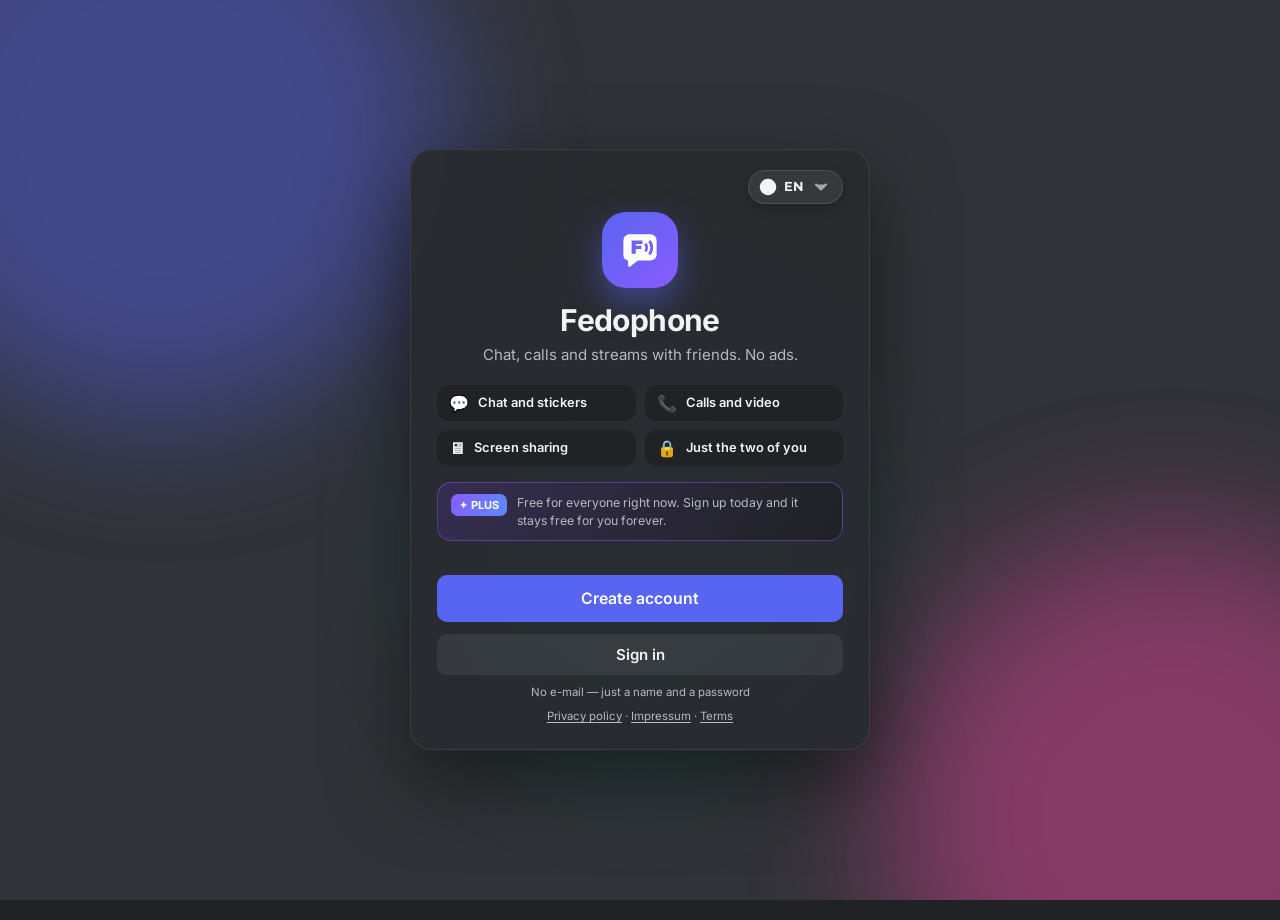
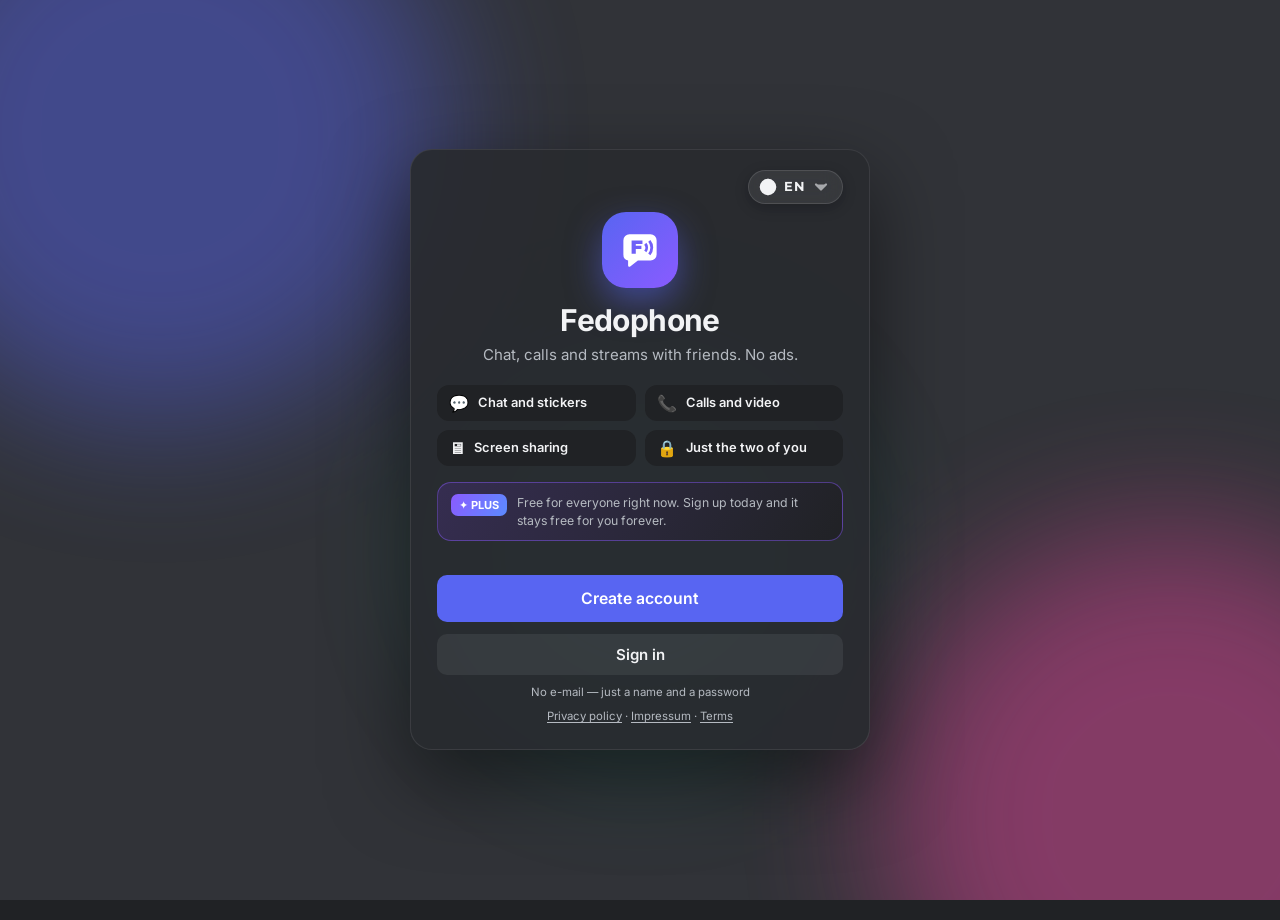
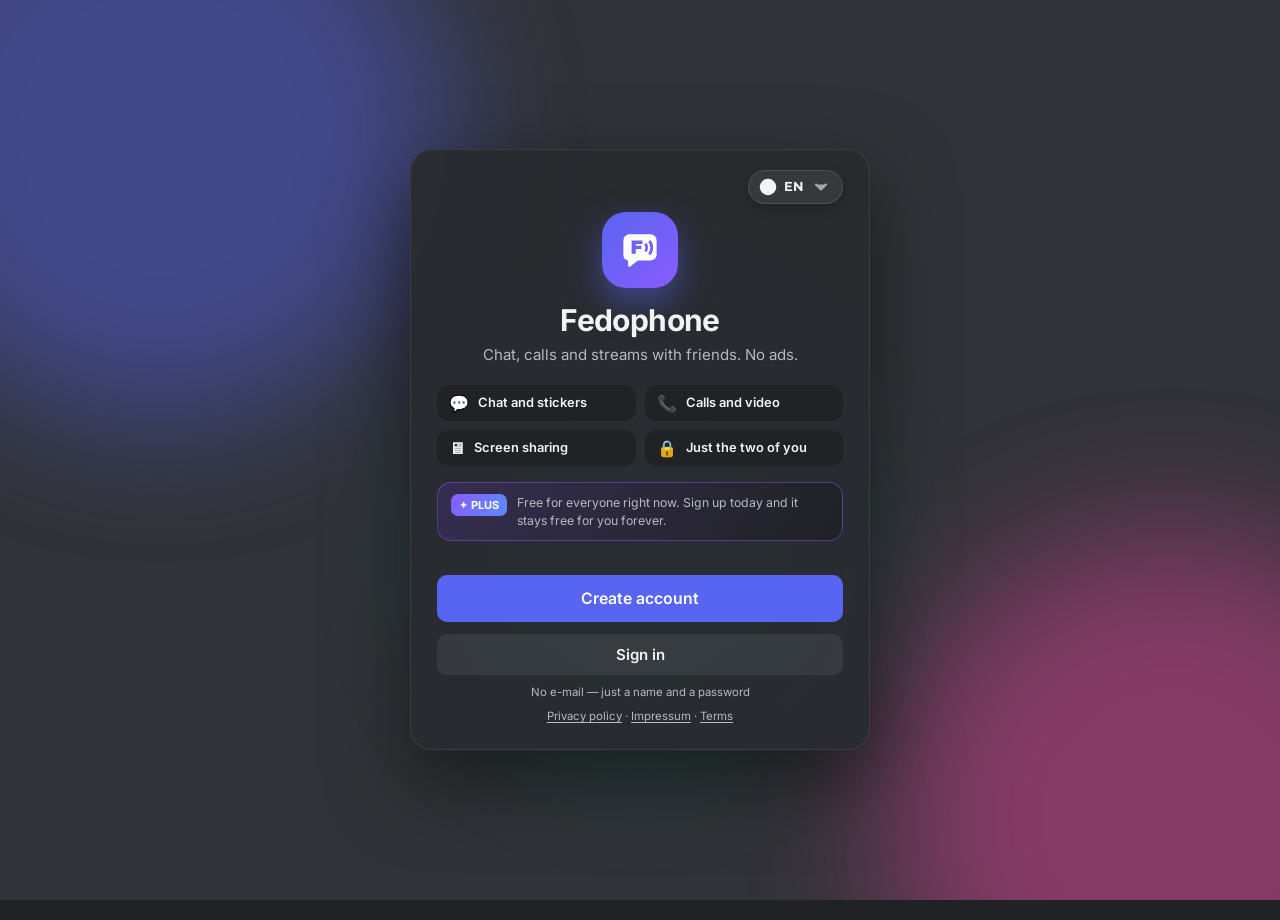
